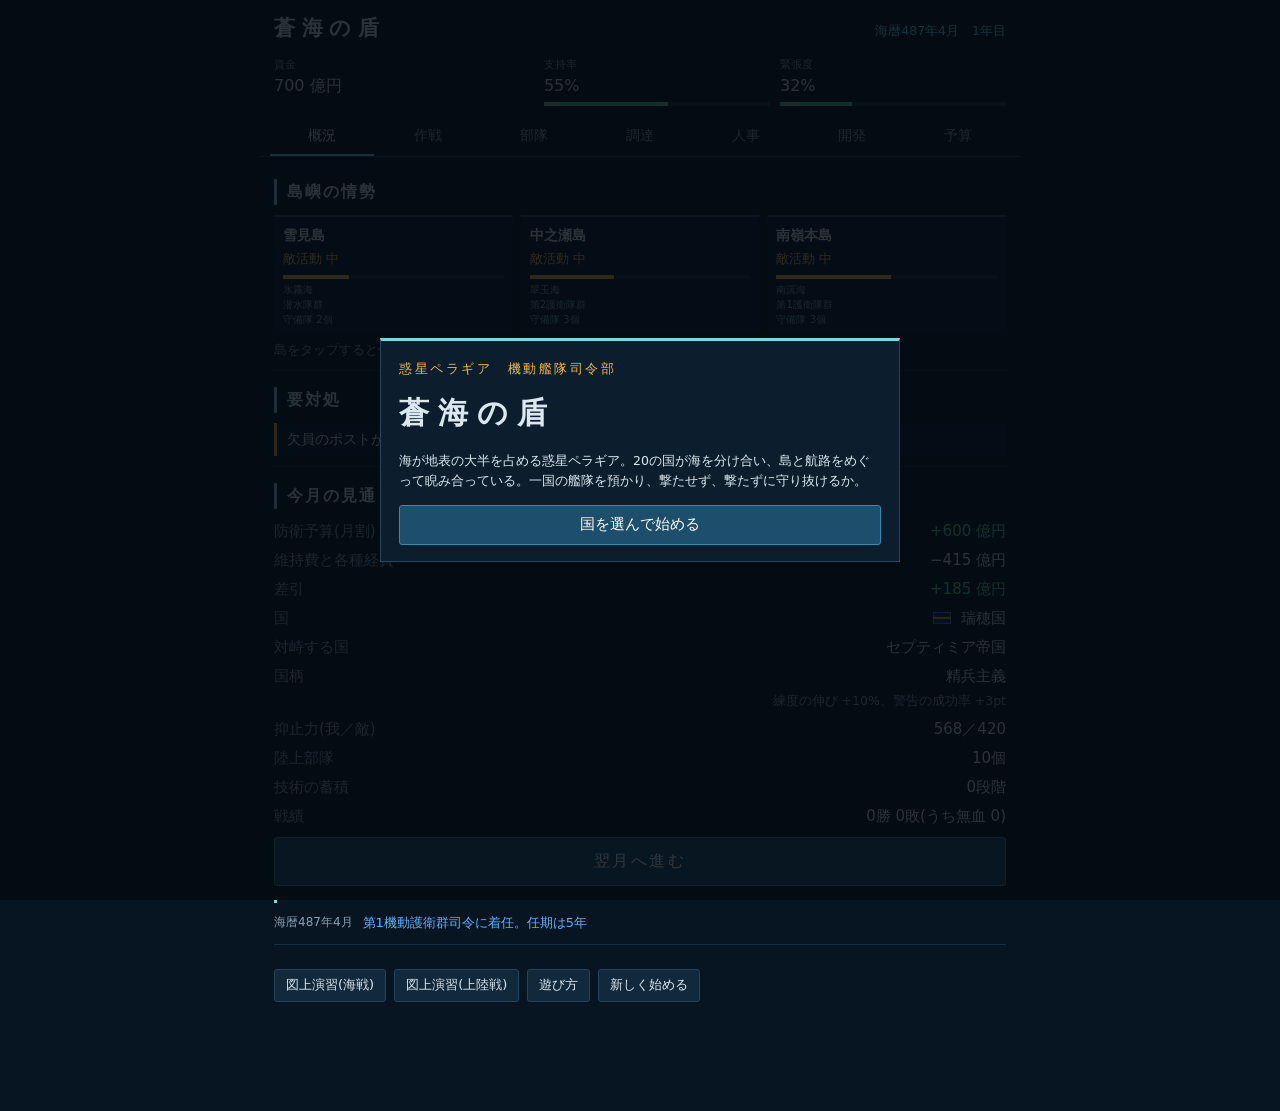
==== index.html @ 32ce7151 "架空の惑星と20か国の名称群を追加 - 舞台を架空の惑星ペラギアに変更。海域の名も架空のものに置き換えた - 20か国の名称群テンプレートを追加(src/nations.js)。国ごとに艦名・人名・ " ====
<!DOCTYPE html>
<html lang="ja">
<head>
<meta charset="utf-8">
<meta name="viewport" content="width=device-width,initial-scale=1,maximum-scale=1,user-scalable=no,viewport-fit=cover">
<meta name="theme-color" content="#071421">
<title>蒼海の盾 ― 機動護衛群司令部</title>
<style>
:root{
  --bg:#071421;--pn:#0c1e2e;--pn2:#12293c;--ln:#24445c;--tx:#dbe8f0;--mut:#86a0b3;
  --bl:#5fb0ff;--rd:#ff6b5e;--am:#f2b54a;--gr:#63dba0;--cy:#7fd6e2;
  --go:"Hiragino Kaku Gothic ProN","Hiragino Sans","Noto Sans JP","Yu Gothic UI","Meiryo",system-ui,sans-serif;
  --mi:"Hiragino Mincho ProN","Yu Mincho","Noto Serif JP","MS PMincho",serif;
}
*{box-sizing:border-box;-webkit-tap-highlight-color:transparent}
html,body{margin:0;height:100%;background:var(--bg);color:var(--tx);font:15px/1.6 var(--go);overscroll-behavior:none;font-variant-numeric:tabular-nums}
[hidden]{display:none!important}
button,select{font:inherit;color:inherit}
button{cursor:pointer}
button:focus-visible,select:focus-visible{outline:2px solid var(--cy);outline-offset:2px}
.r{color:var(--rd)}.g{color:var(--gr)}.am{color:var(--am)}.b{color:var(--bl)}.mut{color:var(--mut)}.sm{font-size:12.5px}
h1,h2,h3{font-family:var(--mi);font-weight:600;margin:0}

/* ---------- 司令部 ---------- */
#hq{max-width:760px;margin:0 auto;min-height:100%;display:flex;flex-direction:column}
.top{position:sticky;top:0;z-index:5;background:var(--bg);border-bottom:1px solid var(--ln);padding:12px 14px 0;padding-top:max(12px,env(safe-area-inset-top))}
.ttl{display:flex;align-items:baseline;justify-content:space-between;gap:10px}
.ttl h1{font-size:21px;letter-spacing:.32em}
.ttl span{font-size:12.5px;color:var(--cy)}
.gz{display:grid;grid-template-columns:1.15fr 1fr 1fr;gap:10px;margin-top:10px}
.gz label{display:block;font-size:11px;color:var(--mut)}
.gz span{font-size:16px}
.bar{display:block;height:4px;background:#16303f;margin-top:3px}
.bar>b{display:block;height:100%;background:var(--cy);max-width:100%}
.bar>b.g{background:var(--gr)}.bar>b.am{background:var(--am)}.bar>b.r{background:var(--rd)}.bar>b.b{background:var(--bl)}
.tabs{display:flex;gap:2px;margin:10px -14px 0;padding:0 10px;overflow-x:auto;scrollbar-width:none}
.tabs::-webkit-scrollbar{display:none}
.tabs button{flex:1 0 auto;background:none;border:0;border-bottom:2px solid transparent;padding:8px 12px;color:var(--mut);font-size:14px;white-space:nowrap}
.tabs button.on{color:var(--tx);border-bottom-color:var(--cy)}
#view{flex:1;padding:6px 14px 20px}
.sec{padding:16px 0 4px;border-bottom:1px solid #16303f}
.sec:last-child{border-bottom:0}
.sec>h2{font-size:16px;letter-spacing:.12em;margin-bottom:10px;padding-left:10px;border-left:3px solid var(--cy)}
.sec p{margin:6px 0}
.foot{position:sticky;bottom:0;background:linear-gradient(transparent,var(--bg) 30%);padding:14px 14px max(14px,env(safe-area-inset-bottom))}
.btn{background:var(--pn2);border:1px solid var(--ln);border-radius:3px;padding:9px 14px;line-height:1.3}
.btn:active{background:#1a3850}
.btn.pri{background:#1d4e6b;border-color:#3b88ad;color:#fff}
.btn.warn{border-color:var(--rd);color:#ffc2bb}
.btn.sm{padding:7px 11px;font-size:13px}
.btn:disabled{opacity:.4}
#next{width:100%;font-size:16px;padding:13px;letter-spacing:.15em}
.brow{display:flex;flex-wrap:wrap;gap:8px;margin:8px 0}
dl.kv{display:grid;grid-template-columns:1fr auto;gap:5px 14px;margin:0}
dl.kv dt{color:var(--mut)}dl.kv dd{margin:0;text-align:right}
.sgrid{display:grid;grid-template-columns:repeat(3,1fr);gap:8px}
.sbox{background:var(--pn);border-top:2px solid var(--ln);padding:8px 9px;font-size:12.5px;display:flex;flex-direction:column;gap:3px;min-width:0}
.sbox b{font-size:13.5px}
.sbox small{color:var(--mut);line-height:1.4}
.sbox.occ{border-top-color:var(--rd);background:#2a1616}
.al{padding:6px 10px;border-left:3px solid var(--ln);background:var(--pn);font-size:13.5px;color:var(--tx)}
.al.am{border-left-color:var(--am)}.al.r{border-left-color:var(--rd)}
.lg{font-size:13px;display:flex;gap:10px}
.lg span{color:var(--mut);flex:0 0 auto;font-size:12px}
.unit{background:var(--pn);border-left:3px solid var(--bl);padding:10px 12px;margin:10px 0}
.unit.away{border-left-color:var(--am)}
.uh{display:flex;align-items:baseline;gap:8px;flex-wrap:wrap}
.uh b{font-size:16px;font-family:var(--mi);letter-spacing:.08em}
.uh small{color:var(--mut)}
.uh .loc{margin-left:auto;font-size:12.5px;color:var(--cy)}
.tag{display:inline-block;font-size:11px;border:1px solid var(--ln);padding:0 5px;color:var(--cy);line-height:1.5}
.st3{display:grid;grid-template-columns:repeat(3,1fr);gap:10px;margin:8px 0 6px}
.st3 label{font-size:12px;color:var(--mut)}
.amm{font-size:12.5px;display:flex;flex-wrap:wrap;gap:4px 12px;margin:4px 0}
.urow{display:flex;align-items:center;gap:8px;margin-top:8px;font-size:13px}
.urow>label{flex:0 0 52px;color:var(--mut);font-size:12px}
.urow select{flex:1;min-width:0;background:var(--pn2);border:1px solid var(--ln);border-radius:3px;padding:6px}
.seg{display:flex;flex:1;border:1px solid var(--ln);border-radius:3px;overflow:hidden}
.seg button{flex:1;background:none;border:0;border-left:1px solid var(--ln);padding:7px 2px;font-size:12.5px;line-height:1.25}
.seg button:first-child{border-left:0}
.seg button.on{background:#1d4e6b;color:#fff}
.seg button:disabled{opacity:.3}
.seg button small{display:block;font-size:11px;color:var(--mut)}
.seg button.on small{color:#cfe6f2}
.mini{width:30px;height:28px;background:var(--pn2);border:1px solid var(--ln);border-radius:3px;padding:0}
.drow{display:flex;align-items:center;gap:10px;padding:8px 0;border-top:1px solid #16303f;font-size:13.5px}
.drow>div:first-child{flex:0 0 38%;min-width:0}
.item{padding:10px 0;border-top:1px solid #16303f}
.item p{margin:3px 0 8px}
h3.sub{font-size:14px;margin:16px 0 2px;color:var(--cy);letter-spacing:.1em}
.off{display:flex;justify-content:space-between;gap:8px;padding:8px 0;border-top:1px solid #16303f;flex-wrap:wrap}
.off .os{display:flex;gap:10px;font-size:12px;color:var(--mut)}
.off .os b{color:var(--tx);margin-left:3px;font-size:14px}
.cur{background:var(--pn);padding:10px 12px;display:grid;gap:4px}
.smap{width:100%;height:auto;display:block;margin-bottom:8px}
.smap text{font-family:var(--go)}
.smap .t1{fill:#dbe8f0;font-size:11px}.smap .t2{fill:#86a0b3;font-size:9.5px}

/* ---------- モーダル ---------- */
#modal{position:fixed;inset:0;z-index:50;background:rgba(3,10,17,.82);display:flex;align-items:center;justify-content:center;padding:16px}
.mbox{background:var(--pn);border:1px solid var(--ln);border-top:3px solid var(--cy);max-width:520px;width:100%;max-height:88vh;overflow:auto;padding:18px 18px 16px}
.mbox h2{font-size:19px;letter-spacing:.1em;margin:4px 0 10px}
.mbox p{margin:8px 0}
.mbox ul{margin:6px 0;padding-left:1.2em}.mbox li{margin:4px 0}
.alert{font-size:12.5px;letter-spacing:.2em;color:var(--am)}
.alert.r{color:var(--rd)}.alert.g{color:var(--gr)}
dl.kv2{display:grid;grid-template-columns:auto 1fr;gap:6px 14px;margin:12px 0;font-size:13.5px}
dl.kv2 dt{color:var(--mut);white-space:nowrap}dl.kv2 dd{margin:0}
.mbtn{display:flex;flex-direction:column;gap:8px;margin-top:14px}
.pol{margin-top:10px;padding:8px 10px;background:var(--pn2);font-size:14px}
#toast{position:fixed;left:50%;bottom:84px;transform:translateX(-50%);background:#16384d;border:1px solid var(--cy);padding:8px 14px;font-size:13px;z-index:60;opacity:0;transition:opacity .25s;pointer-events:none;max-width:90%;text-align:center}
#toast.show{opacity:1}

/* ---------- 戦闘 ---------- */
#bt{position:fixed;inset:0;z-index:20;display:flex;flex-direction:column;background:#040d16}
.btop{display:flex;align-items:center;gap:6px;padding:6px 8px;padding-top:max(6px,env(safe-area-inset-top));background:var(--bg);border-bottom:1px solid var(--ln);flex-wrap:wrap}
.bclk{font-size:13px;color:var(--cy)}
.roe{font-size:11.5px;padding:2px 8px;border:1px solid;white-space:nowrap}
.roe.hold{color:var(--bl)}.roe.auth{color:var(--am)}.roe.hot{color:var(--rd);background:#34110f}.roe.wd{color:var(--gr)}
.spd{display:flex;margin-left:auto;border:1px solid var(--ln);border-radius:3px;overflow:hidden}
.spd button{background:none;border:0;border-left:1px solid var(--ln);padding:6px 0;font-size:12px;width:32px}
.spd button:first-child{border-left:0}
.spd button.on{background:var(--cy);color:#06222a}
.bmap{position:relative;flex:1;min-height:0}
#cv{position:absolute;inset:0;width:100%;height:100%;touch-action:none;display:block}
.ban{position:absolute;left:50%;top:12px;transform:translateX(-50%);padding:6px 16px;border:1px solid var(--cy);background:rgba(6,19,32,.92);font-family:var(--mi);font-size:14px;letter-spacing:.14em;opacity:0;transition:opacity .3s;pointer-events:none;white-space:nowrap;max-width:94%;overflow:hidden;text-overflow:ellipsis}
.ban.show{opacity:1}
.ban.r{border-color:var(--rd);color:var(--rd)}.ban.am{border-color:var(--am);color:var(--am)}.ban.g{border-color:var(--gr);color:var(--gr)}
.zoom{position:absolute;right:8px;bottom:8px;display:flex;flex-direction:column;gap:6px}
.zoom button{width:38px;height:38px;border-radius:3px;border:1px solid var(--ln);background:rgba(7,20,33,.85);font-size:17px}
.bobj{position:absolute;left:8px;bottom:8px;font-size:11.5px;color:var(--tx);background:rgba(6,19,32,.85);padding:4px 8px;max-width:calc(100% - 64px);border-left:2px solid var(--cy)}
.bpan{background:var(--bg);border-top:1px solid var(--ln);padding:7px 8px}
#bstat{font-size:12.5px;min-height:38px;line-height:1.5}
#bact{display:flex;flex-wrap:wrap;gap:6px;margin-top:6px;min-height:38px}
#bact button{background:var(--pn2);border:1px solid var(--ln);border-radius:3px;padding:8px 10px;font-size:13px;line-height:1.2}
#bact button.atk{border-color:var(--rd);color:#ffc2bb}
#bact button.am{border-color:var(--am);color:#ffe0a6}
#bact button.g{border-color:var(--gr);color:#c6f5dd}
#bact button:disabled{opacity:.35}
.blog{height:70px;overflow:auto;background:#050f19;border-top:1px solid var(--ln);padding:4px 8px max(4px,env(safe-area-inset-bottom));font-size:12px;line-height:1.55}
.blog span{color:var(--mut);margin-right:8px}
@media (min-width:900px){.blog{height:110px}}
@media (prefers-reduced-motion:reduce){*{transition:none!important}}
.sub{display:flex;gap:6px;overflow-x:auto;padding:12px 0 2px;scrollbar-width:none}
.sub::-webkit-scrollbar{display:none}
.sub button{flex:0 0 auto;background:var(--pn);border:1px solid var(--ln);border-radius:3px;padding:6px 12px;font-size:13px;color:var(--mut)}
.sub button.on{background:#1d4e6b;color:#fff;border-color:#3b88ad}
.chips{display:flex;flex-wrap:wrap;gap:6px;margin:6px 0 10px}
.chips button{background:var(--pn);border:1px solid var(--ln);border-radius:3px;padding:5px 9px;font-size:12.5px;color:var(--mut)}
.chips button.on{background:#1d4e6b;color:#fff;border-color:#3b88ad}
.chips small{margin-left:5px;color:var(--cy)}
.chips button.on small{color:#cfe6f2}
.pips{display:flex;gap:3px;margin:5px 0}.pips i{flex:1;height:5px;background:#16303f}.pips i.on{background:var(--cy)}
.orow{display:flex;justify-content:space-between;align-items:center;gap:8px;padding:8px 0;border-top:1px solid #16303f;cursor:pointer;line-height:1.45}
.orow.dis{opacity:.4;cursor:default}
.orow .os{display:flex;gap:7px;font-size:11px;color:var(--mut);flex:0 0 auto}
.orow .os b{color:var(--tx);margin-left:2px;font-size:13.5px}
.flt{display:flex;gap:8px;align-items:center;flex-wrap:wrap;margin-bottom:8px}
.flt select,.urow select,.srow input{background:var(--pn2);border:1px solid var(--ln);border-radius:3px;padding:6px;color:var(--tx);min-width:0}
.chk{font-size:13px;display:flex;align-items:center;gap:5px}
.pager{display:flex;justify-content:center;align-items:center;gap:14px;margin-top:10px;font-size:13px}
.rkb>div{display:grid;grid-template-columns:44px 1fr 34px;gap:8px;align-items:center;font-size:12.5px;margin:3px 0}
.rkb b{text-align:right}
.erow{display:grid;grid-template-columns:1.25fr 1.3fr auto;gap:10px;align-items:center;padding:7px 0;border-top:1px solid #16303f;font-size:13px;line-height:1.4}
.erow .sk{font-size:11px;color:var(--mut)}.erow .sk b{color:var(--tx);font-size:14px;margin-left:4px}
.abl{display:grid;grid-template-columns:repeat(2,1fr);gap:6px 14px;margin:8px 0}
.abl label{font-size:12px;color:var(--mut)}
.grow{flex:1;min-width:0}
.tb{width:100%;border-collapse:collapse;font-size:12.5px}
.tb th,.tb td{text-align:right;padding:4px 2px;border-top:1px solid #16303f}
.tb th{color:var(--mut);font-weight:400}.tb td:first-child,.tb th:first-child{text-align:left}
.srow{display:flex;align-items:center;justify-content:space-between;gap:10px;padding:5px 0;font-size:13.5px}
.srow.col{flex-direction:column;align-items:stretch;gap:4px}
.srow>label{color:var(--mut);font-size:12.5px}
.srow input{flex:0 1 190px}
.stp{display:flex;align-items:center;gap:8px}
.stp button{width:34px;height:32px;background:var(--pn2);border:1px solid var(--ln);border-radius:3px;padding:0}
.stp span{min-width:92px;text-align:center}
.mbox h2.big{font-size:30px;letter-spacing:.3em;margin:10px 0 14px}
.mbox .mbtn .btn.sm{text-align:left}
.zoom button{font-size:14px}
.zoom button.on{background:var(--cy);color:#06222a}
.orow.w{flex-direction:column;align-items:stretch;gap:3px}
.orow .o2{display:flex;justify-content:space-between;align-items:center;gap:8px}

/* 作戦図・艦隊・陸上部隊・地上戦 */
.tmap{width:100%;height:auto;display:block;margin-bottom:8px;touch-action:manipulation;border:1px solid var(--ln)}
.tmap text{font-family:var(--go);pointer-events:none}
.tmap .t1{fill:#dbe8f0;font-size:10.5px}.tmap .t2{fill:#86a0b3;font-size:9px}
.tmap g{cursor:pointer}
.zb{display:grid;grid-template-columns:repeat(4,1fr);gap:4px;margin-top:8px}
.zb button{background:var(--pn2);border:1px solid var(--ln);border-radius:3px;padding:7px 1px;font-size:12px;color:var(--mut);white-space:nowrap;overflow:hidden}
.zb button.on{background:#1d4e6b;color:#fff;border-color:#3b88ad}
.zb button.dst{border-color:var(--am);color:#ffe0a6}
.fb{display:inline-flex;align-items:center;justify-content:center;width:20px;height:20px;border-radius:50%;background:#1d4e6b;border:1px solid var(--bl);font-size:12px;color:#fff;flex:0 0 auto;align-self:center}
.facs{display:grid;grid-template-columns:repeat(2,1fr);gap:6px;margin:6px 0}
.facs div{background:var(--pn);padding:6px 8px;font-size:12.5px;border-left:2px solid var(--ln)}
.facs div.dm{border-left-color:var(--rd)}
.facs small{display:block;color:var(--mut);font-size:11.5px;line-height:1.4}
.sbox{cursor:pointer}
.zp{border-top:2px solid var(--cy)}
#gb{position:fixed;inset:0;z-index:20;display:flex;flex-direction:column;background:#040d16}
#gcv{position:absolute;inset:0;width:100%;height:100%;display:block;touch-action:manipulation}
.gsp{flex:1}
#gstat{font-size:12.5px;min-height:38px;line-height:1.5}
#gact{display:flex;flex-wrap:wrap;gap:6px;margin-top:6px;min-height:38px}
#gact button{background:var(--pn2);border:1px solid var(--ln);border-radius:3px;padding:8px 10px;font-size:13px;line-height:1.2}
#gact button.am{border-color:var(--am);color:#ffe0a6}
#gact button.g{border-color:var(--gr);color:#c6f5dd}
#gact button:disabled{opacity:.35}

/* 国を選ぶ画面 */
.flag{display:inline-block;width:18px;height:12px;border:1px solid rgba(255,255,255,.35);vertical-align:-1px;margin-right:5px;flex:0 0 auto}
.flag.big{width:36px;height:24px;margin-right:8px;align-self:center}
.nlist{display:grid;grid-template-columns:repeat(2,1fr);gap:5px;margin:8px 0 12px}
.nlist button{display:flex;align-items:center;background:var(--pn2);border:1px solid var(--ln);border-radius:3px;padding:8px 8px;font-size:13px;color:var(--tx);text-align:left;white-space:nowrap;overflow:hidden}
.nlist button.on{background:#1d4e6b;border-color:#3b88ad;color:#fff}
.ncard{background:var(--pn);border-top:2px solid var(--cy);padding:10px 12px;margin-bottom:10px}
.ncard .srow select{flex:1;min-width:0;background:var(--pn2);border:1px solid var(--ln);border-radius:3px;padding:6px;color:var(--tx)}
</style>
</head>
<body>

<div id="hq">
  <header class="top">
    <div class="ttl"><h1>蒼海の盾</h1><span id="date"></span></div>
    <div class="gz">
      <div><label>資金</label><span id="gf"></span></div>
      <div><label>支持率</label><span id="gs"></span><i class="bar"><b id="gsb" class="g"></b></i></div>
      <div><label>緊張度</label><span id="gt"></span><i class="bar"><b id="gtb" class="am"></b></i></div>
    </div>
    <nav class="tabs" id="tabs">
      <button data-t="home">概況</button><button data-t="deploy">作戦</button><button data-t="units">部隊</button><button data-t="shop">調達</button><button data-t="pers">人事</button><button data-t="rd">開発</button><button data-t="bud">予算</button>
    </nav>
  </header>
  <main id="view"></main>
  <footer class="foot"><button id="next" class="btn pri">翌月へ進む</button></footer>
</div>

<div id="bt" hidden>
  <div class="btop">
    <span class="bclk" id="bclk">T+00:00</span>
    <span class="roe hold" id="broe"></span>
    <div class="spd" id="bspd"><button data-s="0">Ⅱ</button><button data-s="1">×1</button><button data-s="2">×2</button><button data-s="4">×4</button><button data-s="8">×8</button><button data-s="16">×16</button></div>
    <button class="btn sm" id="bquit">撤退</button>
  </div>
  <div class="bmap" id="bmap">
    <canvas id="cv"></canvas>
    <div class="ban" id="bban"></div>
    <div class="bobj" id="bobj"></div>
    <div class="zoom"><button data-z="v" id="b3d" aria-label="表示の切り替え">3D</button><button data-z="f" id="bfol" aria-label="選択中の部隊を追尾" hidden>追</button><button data-z="1" aria-label="拡大">＋</button><button data-z="-1" aria-label="縮小">－</button><button data-z="0" aria-label="全体表示">◎</button></div>
  </div>
  <div class="bpan"><div id="bstat"></div><div id="bact"></div></div>
  <div class="blog" id="blog"></div>
</div>

<div id="gb" hidden>
  <div class="btop">
    <span class="bclk" id="gturn"></span>
    <span class="roe" id="gside"></span>
    <span class="gsp"></span>
    <button class="btn sm pri" id="gend">ターン終了</button>
    <button class="btn sm" id="gquit">撤退</button>
  </div>
  <div class="bmap" id="gmap">
    <canvas id="gcv"></canvas>
    <div class="ban" id="gban"></div>
    <div class="bobj" id="gobj"></div>
  </div>
  <div class="bpan"><div id="gstat"></div><div id="gact"></div></div>
  <div class="blog" id="glog"></div>
</div>

<div id="modal" hidden><div class="mbox" id="mbox"></div></div>
<div id="toast"></div>

<script>
'use strict';
/* ================= 共通 ================= */
const $=s=>document.querySelector(s);
const R=(a,b)=>a+Math.random()*(b-a),RI=(a,b)=>Math.floor(R(a,b+1)),clamp=(v,a,b)=>Math.max(a,Math.min(b,v)),pick=a=>a[Math.floor(Math.random()*a.length)];
const dist=(a,b)=>Math.hypot(a.x-b.x,a.y-b.y);
const norm=(x,y)=>{const l=Math.hypot(x,y)||1;return{x:x/l,y:y/l};};
const nearest=(a,l)=>{let b=null,bd=1e9;for(const x of l){const d=dist(a,x);if(d<bd){bd=d;b=x;}}return b;};
const sg=n=>(n>0?'+':n<0?'−':'±')+Math.abs(n);

/* ================= データ ================= */
// 作戦海域。海の名は実在、国と島は架空。adj=つながる海域、isl=島、lane=シーレーン、enemy=敵の泊地
const ZONES=[
  {n:'本土近海',x:178,y:172,adj:[2,3,4],home:1,isl:'演習島'},
  {n:'オホーツク海',x:214,y:56,adj:[2,3,8],isl:'雪見島'},
  {n:'日本海',x:98,y:130,adj:[0,1,4,8],lane:1},
  {n:'北西太平洋',x:272,y:152,adj:[0,1,5],lane:1},
  {n:'東シナ海',x:90,y:240,adj:[0,2,5,6,9],isl:'中之瀬島'},
  {n:'フィリピン海',x:242,y:270,adj:[3,4,6],lane:1},
  {n:'バシー海峡',x:152,y:320,adj:[4,5,7],lane:1},
  {n:'南シナ海',x:80,y:374,adj:[6,9],isl:'南嶺本島'},
  {n:'敵 北方泊地',x:62,y:48,adj:[1,2],enemy:1},
  {n:'敵 南方泊地',x:24,y:306,adj:[4,7],enemy:1}
];
const ISLZ=[1,4,7],ADJ=ZONES.map(z=>z.adj),SECT=ZONES.map(z=>z.n),ISL=ZONES.map(z=>z.isl||z.n);
const LV=['停止','低','標準','高','最大'],LVM=[0,.5,1,1.6,2.4],COSTK=.7;
// 自軍の艦種。距離はkm、速度はkm/分
const PT={
  cvl:{n:'航空護衛艦',s:'CVL',cat:'ship',hp:220,spd:.85,dA:260,dS:42,dM:30,so:8,sam:16,samR:15,samPk:.6,samRate:.35,ciws:.5,ecm:.25,aam:40,aasm:16,fcap:10,acap:1,crew:500,cost:3200,up:30,build:24,val:120,d:'戦闘機と早期警戒機を運用する艦隊の中核'},
  ddg:{n:'ミサイル護衛艦',s:'DDG',cat:'ship',hp:140,spd:.9,dA:450,dS:42,dM:45,so:15,sam:60,samR:150,samPk:.72,samRate:.2,ciws:.5,ecm:.3,asm:8,asmR:150,asmDmg:55,torp:6,torpR:20,crew:300,cost:1800,up:18,build:18,val:100,d:'広域防空の要。SAMを60発積む'},
  dd:{n:'汎用護衛艦',s:'DD',cat:'ship',hp:110,spd:.9,dA:250,dS:90,dM:36,so:30,sam:24,samR:50,samPk:.65,samRate:.3,ciws:.5,ecm:.25,asm:8,asmR:150,asmDmg:55,torp:8,torpR:20,crew:200,cost:800,up:10,build:12,val:60,d:'哨戒ヘリを積み、対潜と対水上の探知に優れる'},
  ffm:{n:'多機能護衛艦',s:'FFM',cat:'ship',hp:80,spd:.9,dA:180,dS:70,dM:30,so:22,sam:12,samR:12,samPk:.6,samRate:.35,ciws:.5,ecm:.25,asm:8,asmR:150,asmDmg:55,torp:4,torpR:15,crew:90,cost:500,up:6,build:9,val:40,d:'省人化された小型艦。数を揃えやすい'},
  ss:{n:'潜水艦',s:'SS',cat:'sub',hp:70,spd:.6,dA:0,dS:35,dM:0,so:50,asm:4,asmR:120,asmDmg:55,torp:12,torpR:25,crew:70,cost:700,up:7,build:14,val:55,d:'探知されにくい。長魚雷は一撃が重い'},
  opv:{n:'哨戒艦',s:'OPV',cat:'ship',hp:55,spd:.75,dA:120,dS:60,dM:22,so:6,ciws:.35,ecm:.1,crew:30,cost:180,up:2,build:6,val:12,d:'安価な警戒監視艦。居るだけで海域の敵活動を抑えるが、戦闘力はほぼない',lock:1},
  aoe:{n:'補給艦',s:'AOE',cat:'ship',hp:120,spd:.75,dA:80,dS:35,dM:20,so:0,ciws:.4,ecm:.1,crew:140,cost:450,up:5,build:10,val:5,sup:1,d:'同じ海域にいる艦の整備度低下を半分にする。戦闘力はない',lock:1},
  ffm2:{n:'新型多機能護衛艦',s:'FFM2',cat:'ship',hp:95,spd:.92,dA:260,dS:75,dM:36,so:26,sam:32,samR:50,samPk:.66,samRate:.3,ciws:.52,ecm:.28,asm:8,asmR:150,asmDmg:55,torp:6,torpR:18,crew:95,cost:700,up:7,build:10,val:62,d:'VLSを増やし、中距離の防空ができる発展型',lock:1},
  dd2:{n:'新型汎用護衛艦',s:'DDX',cat:'ship',hp:125,spd:.92,dA:320,dS:95,dM:42,so:36,sam:48,samR:60,samPk:.7,samRate:.25,ciws:.52,ecm:.3,asm:8,asmR:160,asmDmg:58,torp:10,torpR:22,crew:170,cost:1150,up:12,build:13,val:82,d:'防空・対潜とも一段上の汎用艦',lock:1},
  ddgx:{n:'次世代ミサイル護衛艦',s:'DDGX',cat:'ship',hp:165,spd:.92,dA:520,dS:45,dM:52,so:18,sam:96,samR:180,samPk:.76,samRate:.16,ciws:.55,ecm:.32,asm:12,asmR:160,asmDmg:58,torp:6,torpR:20,crew:280,cost:2600,up:22,build:22,val:150,d:'SAM 96発。艦隊防空の決定版',lock:1},
  cv:{n:'多用途航空母艦',s:'CV',cat:'ship',hp:340,spd:.9,dA:280,dS:42,dM:32,so:8,sam:24,samR:15,samPk:.62,samRate:.3,ciws:.55,ecm:.28,aam:96,aasm:40,fcap:24,acap:2,crew:1200,cost:6800,up:60,build:36,val:260,d:'戦闘機24機を積む正規空母',lock:1},
  ssx:{n:'次世代潜水艦',s:'SSX',cat:'sub',hp:85,spd:.7,dA:0,dS:40,dM:0,so:65,asm:8,asmR:150,asmDmg:58,torp:18,torpR:30,quiet:.25,crew:65,cost:1000,up:9,build:16,val:85,d:'静粛性と兵装搭載量を高めた新世代艦',lock:1},
  usv:{n:'無人ミサイル艇',s:'USV',cat:'ship',hp:35,spd:1,dA:60,dS:30,dM:15,so:0,sam:16,samR:50,samPk:.55,samRate:.3,ecm:.1,asm:8,asmR:150,asmDmg:55,crew:0,cost:260,up:2,build:6,val:30,d:'無人の弾庫。自前のセンサーは弱く、僚艦の探知に頼る',lock:1},
  lst:{n:'輸送艦',s:'LST',cat:'ship',hp:120,spd:.7,dA:90,dS:35,dM:20,so:0,ciws:.4,ecm:.1,tcap:2,crew:120,cost:520,up:5,build:10,val:6,d:'陸上部隊を2個まで運び、上陸させる。戦闘力はない'},
  lhd:{n:'強襲揚陸艦',s:'LHD',cat:'ship',hp:200,spd:.8,dA:200,dS:42,dM:28,so:0,sam:16,samR:12,samPk:.58,samRate:.35,ciws:.5,ecm:.2,tcap:4,crew:420,cost:1900,up:16,build:18,val:20,d:'陸上部隊を4個運び、1ターンに上陸できる数も増える',lock:1}
};
const FLEETK=['cv','cvl','ddg','dd','ffm','ss','lst','opv','aoe'];
const SHIPK=['ffm','dd','ddg','ss','cvl','lst','opv','aoe','ffm2','dd2','ddgx','ssx','usv','lhd','cv'];
const ET={
  eddg:{n:'ミサイル駆逐艦',s:'DDG',cat:'ship',hp:130,spd:.9,dA:350,dS:42,dM:35,so:12,sam:40,samR:100,samPk:.6,samRate:.3,ciws:.42,ecm:.2,asm:8,asmR:180,asmDmg:55,torp:4,torpR:12,val:90},
  ecg:{n:'巡洋艦',s:'CG',cat:'ship',hp:185,spd:.9,dA:420,dS:42,dM:42,so:14,sam:80,samR:150,samPk:.66,samRate:.22,ciws:.48,ecm:.26,asm:16,asmR:250,asmDmg:60,torp:4,torpR:12,val:150},
  eff:{n:'フリゲート',s:'FF',cat:'ship',hp:80,spd:.9,dA:180,dS:65,dM:30,so:20,sam:16,samR:40,samPk:.5,samRate:.35,ciws:.4,ecm:.15,asm:8,asmR:150,asmDmg:45,torp:4,torpR:12,val:50},
  elst:{n:'揚陸艦',s:'LST',cat:'ship',hp:130,spd:.65,dA:100,dS:35,dM:22,so:0,sam:8,samR:8,samPk:.4,samRate:.5,ciws:.3,ecm:.1,val:70},
  eshore:{n:'地対艦ミサイル陣地',s:'SSM',cat:'ship',hp:90,spd:0,dA:200,dS:70,dM:25,so:0,ciws:.2,ecm:.1,asm:8,asmR:160,asmDmg:50,val:30},
  ecv:{n:'空母',s:'CV',cat:'ship',hp:260,spd:.85,dA:260,dS:42,dM:30,so:8,sam:16,samR:12,samPk:.5,samRate:.4,ciws:.45,ecm:.2,val:150,air:6},
  ess:{n:'潜水艦',s:'SS',cat:'sub',hp:60,spd:.5,dA:0,dS:30,dM:0,so:45,torp:8,torpR:18,val:50},
  ebmr:{n:'爆撃機編隊',s:'BMR',cat:'air',ac:2,spd:13,dA:120,dS:220,dM:60,asm:6,asmR:200,asmDmg:55,val:50},
  eftr:{n:'戦闘機編隊',s:'FTR',cat:'air',ac:2,spd:15,dA:140,dS:150,dM:60,aam:8,aamR:80,aamPk:.5,val:50},
  estl:{n:'ステルス戦闘機編隊',s:'STL',cat:'air',ac:2,spd:16,dA:170,dS:160,dM:70,aam:8,aamR:100,aamPk:.58,val:70,lo:.55}
};
const SHOPX={
  ftr:{kind:'air',n:'艦上戦闘機 ×2機',cost:260,build:6,q:2,d:'予備機に加わる。「部隊」で空母に搭載する'},
  aew:{kind:'air',n:'早期警戒機 ×1機',cost:320,build:8,q:1,d:'広域レーダー。海面すれすれのミサイルを遠くで見つける'},
  sam:{kind:'ammo',n:'艦対空ミサイル ×16',cost:48,build:2,q:16,d:'全艦共通のSAM'},
  asm:{kind:'ammo',n:'対艦ミサイル ×8',cost:32,build:2,q:8,d:'艦載(SSM)と航空機用(ASM)で共用'},
  aam:{kind:'ammo',n:'空対空ミサイル ×16',cost:24,build:2,q:16,d:'戦闘機が使う'},
  torp:{kind:'ammo',n:'魚雷・対潜弾 ×8',cost:24,build:2,q:8,d:'潜水艦の長魚雷と水上艦の対潜弾'}
};
const NAMES={
  cvl:['ずいほう','しょうほう','りゅうほう','ちとせ','ちよだ'],cv:['しんよう','うんよう','たいよう','かいよう'],
  ddg:['ほたか','つるぎ','あさま','たてしな','いしづち','くじゅう','あかぎ','はるな'],ddgx:['ふじ','あそ','だいせん','はくさん','ほうおう'],
  dd:['あさなぎ','はやかぜ','ゆうなぎ','おきかぜ','しおかぜ','たちかぜ','ほかぜ','なみかぜ','はまかぜ','いそかぜ'],dd2:['あきづき','てるづき','すずつき','はつづき','にいづき','わかつき'],
  ffm:['ちくま','とね','きぬ','なか','すずや','いすず','あぶくま','じんつう'],ffm2:['あがの','のしろ','やはぎ','さかわ','おおよど','によど'],
  ss:['らいげい','そうげい','こくげい','ごうげい','せいげい','ちょうげい','じんげい','たいげい'],ssx:['せきりゅう','こうりゅう','しょうげい','ほうげい','きりゅう'],
  opv:['はつしま','みやじま','くろしま','いえしま','としま','おおしま','こじま'],aoe:['かすみがうら','いんば','びわ','とうや','しんじ'],usv:[],lst:['みうら','さつま','あつみ','もとぶ','ねむろ','おじか'],lhd:['あまくさ','いずはら','つしま']
};
const STK={sam:'sam',asm:'asm',torp:'torp',aam:'aam',aasm:'asm'},AMN={sam:'SAM',asm:'SSM',torp:'魚雷',aam:'AAM',aasm:'ASM'};
const SCN={
  intrusion:{n:'領海侵入事案',d:i=>`国籍不明の艦艇群が${ISL[i.sector]}の領海へ向けて航行している。監視と警告で退去させよ。こちらから先に撃てば、政治的な代償はきわめて大きい。`,o:'50km以内に寄せて警告し、退去させる(敵が撃つまで武器は使えない)'},
  airraid:{n:'航空攻撃の兆候',d:i=>`${SECT[i.sector]}の我が部隊へ向かう、${RIV.n}軍機とみられる爆撃機編隊を探知した。対艦ミサイル攻撃の公算が高い。敵が発射するまで手は出せない。艦隊防空を固めよ。`,o:'ミサイル攻撃を凌ぎ、艦隊を守る'},
  landing:{n:'島嶼侵攻',d:i=>`揚陸艦を伴う${RIV.n}の侵攻部隊が${ISL[i.sector]}へ向かっている。防衛出動が発令された。上陸を阻止せよ。揚陸艦が島に達すると、守備隊との地上戦になる。`,o:'揚陸艦を島に到達させない'},
  retake:{n:'制海戦闘',d:i=>`${ISL[i.sector]}の周辺に居座る${RIV.n}の艦隊を排除する。制海を得れば、準備攻撃と上陸作戦に進める。`,o:'島の周辺から敵艦隊を排除する'}
};

/* ---------- 能力値の一覧 [表示名, 書式] ---------- */
const STAT={
  samPk:['SAM命中率','p'],samRL:['長射程SAMの射程','%'],samRS:['短・中距離SAMの射程','%'],samRate:['対空戦の反応速度','%'],samCap:['SAM搭載数','%'],ciws:['近接防御の撃墜率','p'],antiSS:['高速ミサイルへの迎撃低下を軽減','p'],
  asmR:['対艦ミサイルの射程','%'],asmDmg:['対艦ミサイルの威力','%'],asmPen:['対艦ミサイルの突破力','p'],asmSpd:['対艦ミサイルの速度','%'],asmLow:['敵が我がミサイルを探知できる距離','-%'],asmCap:['対艦ミサイル搭載数','%'],gun:['レールガンの迎撃率','p'],
  sonar:['水上艦のソナー探知距離','%'],aswR:['対潜兵器の射程','%'],aswPk:['対潜兵器の命中率','p'],decoy:['魚雷の回避率','p'],sosus:['敵潜水艦を開戦前に捕捉する確率','p'],
  ecm:['電子妨害の成功率','p'],esm:['対水上の探知距離','%'],stealth:['敵が我が艦を探知できる距離','-%'],jam:['敵の対空反応速度','-%'],
  radA:['対空の探知距離','%'],radM:['シースキマーの探知距離','%'],radS:['艦の対水上探知距離','km'],satT:['開戦時の衛星監視時間','m'],antiLO:['ステルス機の探知距離','%'],intel:['敵情の精度','p'],foresee:['事案の兆候を事前に掴む確率','p'],
  ftrAam:['空対空ミサイルの命中率','p'],ftrAamR:['空対空ミサイルの射程','%'],ftrRad:['機上レーダーの探知距離','%'],ftrAsmR:['空対艦ミサイルの射程','%'],ftrFuel:['戦闘機の滞空時間','%'],deck:['発着艦と再出撃の速さ','%'],aewRad:['早期警戒機の探知距離','%'],ftrSurv:['戦闘機の被弾回避率','p'],ftrLoad:['戦闘機のミサイル搭載数','%'],
  quiet:['敵ソナーが我が潜水艦を探知できる距離','-%'],sonarSub:['潜水艦のソナー探知距離','%'],torpDmg:['長魚雷の威力','%'],torpPk:['長魚雷の命中率','p'],torpR:['長魚雷の射程','%'],subAsm:['潜水艦発射ミサイルの射程','%'],subSpd:['潜水艦の速力','%'],subHide:['発射後に位置を掴まれる時間','-%'],subHp:['潜水艦の耐久','%'],
  hp:['船体の耐久','%'],dc:['被害の軽減','%'],spd:['水上艦の速力','%'],upk:['部隊の維持費','-%'],crewReq:['必要な乗員','-%'],buildT:['建造期間','-%'],buildC:['調達価格','-%'],rdDecay:['展開中の整備度低下','-%'],
  cec:['共同交戦(他艦の探知で迎撃できる距離)','p'],reinT:['増援の到着時間','-m'],eIntel:['敵が掴む我が艦隊位置の誤差','%'],warn:['警告の成功率','p'],tension:['緊張度の低下(毎月)','n'],usv:['無人艇の能力','%'],threatSup:['海域の敵活動の抑制(毎月)','n'],garr:['上陸完了までの時間','m'],
  ammoC:['弾薬の価格','-%'],rdRec:['母港での整備度回復','%'],dockSpd:['ドック整備の速さ','%'],
  trGain:['練度の伸び','%'],recruit:['入隊者数','%'],attr:['離職率','-%'],morale:['士気(毎月)','n'],offGrow:['幹部の成長','%'],enlTr:['曹士の技能の伸び(毎月)','n'],recSk:['新隊員の技能','n'],cadet:['幹部候補生の採用数','%'],reserve:['予備自衛官の規模','%'],
  gndPow:['陸上部隊の戦闘力','%'],
  rp:['研究ポイント','%'],support:['支持率(毎月)','n'],budg:['予算折衝の成功率','p'],projRisk:['開発の遅延リスク','-p'],cost:['諸経費','-%'],prePen:['政治的ペナルティ','-%'],q:['戦闘効率','p']
};

/* ---------- 研究：12分野 × 10系統 × 10段階 ---------- */
const DOM=['対空戦','対水上戦','対潜戦','電子戦','センサー','航空','潜水艦','船体・機関','指揮通信','無人機・AI','兵站・整備','人間・教育'];
// [ID, 系統名, 分野, 能力値, 1段階あたり, 基礎RP]
const LINE=[
  ['sk','SAMシーカー改良',0,'samPk',.006,30],['pf','近接信管・弾頭',0,'samPk',.004,26],['rm','長射程SAMモーター',0,'samRL',.03,34],['sm','短SAM機動性',0,'samRS',.03,28],['fc','射撃指揮装置',0,'samRate',.025,32],
  ['mt','同時多目標対処',0,'samRate',.02,36],['vl','VLS高密度化',0,'samCap',.03,34],['ci','近接防御火器',0,'ciws',.012,28],['hel','高エネルギーレーザー',0,'ciws',.008,40],['hs','極超音速迎撃',0,'antiSS',.012,44],
  ['ar1','対艦ミサイル射程延伸',1,'asmR',.05,30],['nw','ネットワーク誘導',1,'asmR',.03,34],['wh','弾頭威力',1,'asmDmg',.03,28],['tm','終末機動',1,'asmPen',.008,34],['dcy','欺瞞・囮弾頭',1,'asmPen',.005,36],
  ['sp','ミサイル高速化',1,'asmSpd',.12,42],['lo','超低高度巡航',1,'asmLow',.04,32],['ln','発射機増載',1,'asmCap',.05,30],['rg','電磁加速砲',1,'gun',.012,46],['sv1','同時弾着射撃',1,'asmPen',.004,30],
  ['bs','艦首ソナー',2,'sonar',.03,28],['ta','曳航ソナー',2,'sonar',.04,34],['vd','可変深度ソナー',2,'sonar',.03,36],['ms','マルチスタティック戦術',2,'sonar',.025,38],['asr','対潜ロケット',2,'aswR',.05,28],
  ['stp','短魚雷シーカー',2,'aswPk',.012,30],['td','魚雷防御デコイ',2,'decoy',.02,30],['att','対魚雷魚雷',2,'decoy',.015,42],['hd','哨戒ヘリ・吊下ソナー',2,'aswPk',.008,32],['ws','水中監視技術',2,'sosus',.03,36],
  ['ec','電波妨害',3,'ecm',.01,30],['cf','チャフ・フレア',3,'ecm',.006,24],['ob','オフボードデコイ',3,'ecm',.008,34],['es','電波探知(ESM)',3,'esm',.05,30],['lpi','低被探知レーダー',3,'stealth',.012,36],
  ['ir','赤外線低減',3,'stealth',.01,32],['ecc','電子防護',3,'asmPen',.005,34],['cy','サイバー・通信妨害',3,'jam',.02,40],['fk','偽目標生成',3,'ecm',.006,38],['ewc','電子戦統合管制',3,'ecm',.006,36],
  ['ra1','対空レーダー出力',4,'radA',.03,28],['ra2','対水上レーダー',4,'esm',.04,28],['ra3','シースキマー探知',4,'radM',.035,34],['aesa','多機能レーダー',4,'radM',.025,40],['oth','水平線外レーダー',4,'satT',3,36],
  ['irst','光学・赤外線捜索',4,'radM',.02,30],['st','監視衛星',4,'satT',4,40],['sig','レーダー信号処理',4,'samRate',.012,32],['alo','対ステルス探知',4,'antiLO',.05,38],['fus','情報融合',4,'intel',.05,34],
  ['am','空対空ミサイル',5,'ftrAam',.01,30],['aar','AAM射程延伸',5,'ftrAamR',.04,32],['fr','機上レーダー',5,'ftrRad',.04,32],['asa','空対艦ミサイル',5,'ftrAsmR',.05,32],['fu','航続・空中給油',5,'ftrFuel',.05,28],
  ['dk','発着艦効率',5,'deck',.04,30],['mx','機体整備性',5,'deck',.03,28],['ae','早期警戒レーダー',5,'aewRad',.04,34],['sv','自己防御装置',5,'ftrSurv',.012,34],['ld','搭載量増加',5,'ftrLoad',.05,36],
  ['qt','静粛化',6,'quiet',.03,34],['tl','吸音タイル',6,'quiet',.02,30],['ss1','潜水艦ソナー',6,'sonarSub',.04,32],['lt','長魚雷',6,'torpDmg',.03,30],['tg','魚雷誘導',6,'torpPk',.012,30],
  ['tr','魚雷射程',6,'torpR',.05,28],['sa','潜水艦発射ミサイル',6,'subAsm',.06,34],['bt','電池・AIP',6,'subSpd',.03,36],['fh','発射後隠蔽',6,'subHide',.06,34],['ph','耐圧船殻',6,'subHp',.03,30],
  ['hl','船体構造強化',7,'hp',.02,30],['dc1','ダメージコントロール',7,'dc',.02,30],['pw','機関出力',7,'spd',.012,32],['ep','統合電気推進',7,'upk',.01,36],['sh','ステルス船型',7,'stealth',.012,38],
  ['au1','自動化・省人化',7,'crewReq',.012,34],['mb','モジュール建造',7,'buildT',.02,32],['bc','建造コスト低減',7,'buildC',.012,34],['fp','耐衝撃・防火',7,'dc',.015,28],['le','艦齢延伸',7,'rdDecay',.02,28],
  ['dl','戦術データリンク',8,'cec',.06,34],['ce','共同交戦能力',8,'cec',.06,44],['cs1','戦闘指揮システム',8,'samRate',.015,36],['sc','衛星通信',8,'reinT',2,30],['pl','作戦計画支援',8,'reinT',2,32],
  ['cr','暗号・秘匿',8,'eIntel',.04,30],['ip','情報処理',8,'intel',.05,30],['ai1','意思決定支援AI',8,'warn',.008,38],['iad','統合防空',8,'samPk',.004,40],['cm','危機管理通信',8,'tension',.03,30],
  ['uv','艦載UAV',9,'radS',4,30],['ha','滞空型UAV',9,'radS',3,34],['wg','無人僚機技術',9,'ftrLoad',.04,40],['us','無人水上艇',9,'usv',.03,34],['uu','無人潜水機',9,'sonar',.02,36],
  ['sw','群制御',9,'asmPen',.004,38],['au','自律航行',9,'crewReq',.01,32],['aid','AI目標識別',9,'samPk',.004,34],['aim','AI整備予測',9,'rdDecay',.02,30],['md','水中ドローン哨戒',9,'threatSup',.1,34],
  ['lg1','補給処効率化',10,'upk',.01,26],['ap','弾薬生産性',10,'ammoC',.02,28],['pc','部品共通化',10,'rdRec',.03,26],['yd','造修能力',10,'dockSpd',.04,28],['ur','洋上補給',10,'rdDecay',.02,28],
  ['scn','サプライチェーン',10,'buildT',.015,24],['fs','燃料備蓄技術',10,'upk',.008,24],['tp','輸送・展開',10,'reinT',1.5,26],['pr3','3Dプリント補修',10,'dockSpd',.03,30],['lc','ライフサイクル管理',10,'buildC',.01,30],
  ['sim','シミュレータ訓練',11,'trGain',.04,26],['tc','戦術教育',11,'trGain',.03,26],['rc','募集手法',11,'recruit',.03,24],['rt','定着施策',11,'attr',.03,26],['mh','メンタルヘルス',11,'morale',.04,24],
  ['oe','幹部教育',11,'offGrow',.05,26],['lv1','居住性改善',11,'morale',.03,24],['hf','人間工学',11,'samRate',.01,28],['mdc','医療・衛生',11,'attr',.02,24],['ks','技能伝承',11,'enlTr',.06,26]
];
// 研究所 [名称, 担当分野, 効率]
const LABT=[
  {n:'艦艇装備研究所',d:[7,1,10]},{n:'誘導武器研究所',d:[0,1]},{n:'電子装備研究所',d:[4,3,8]},{n:'航空装備研究所',d:[5,9]},
  {n:'水中装備研究所',d:[2,6]},{n:'先進技術推進センター',d:[9,8,3]},{n:'人間科学研究所',d:[11,10]},{n:'民間・共同研究枠',d:[0,1,2,3,4,5,6,7,8,9,10,11],eff:.6}
];
const LABRP=[0,20,32,46,62,80];
// 装備開発計画 kind: unit=新艦種の解禁 flag=全軍に効果 kit=改修キットの解禁。c=各段階の費用 t=各段階の月数(構想・試作・試験)
const PROJ=[
  {k:'opv',n:'哨戒艦',kind:'unit',req:{},c:[20,40,20],t:[2,4,2]},
  {k:'aoe',n:'補給艦',kind:'unit',req:{lg1:2},c:[30,60,30],t:[2,5,2]},
  {k:'lhd',n:'強襲揚陸艦',kind:'unit',req:{hl:3,dk:2},c:[100,300,150],t:[4,10,5]},
  {k:'ffm2',n:'新型多機能護衛艦',kind:'unit',req:{vl:2,hl:2},c:[60,160,80],t:[3,8,4]},
  {k:'dd2',n:'新型汎用護衛艦',kind:'unit',req:{vl:3,hl:3,bs:3},c:[90,240,120],t:[4,10,5]},
  {k:'ddgx',n:'次世代ミサイル護衛艦',kind:'unit',req:{sk:5,rm:4,ra1:5,hl:4},c:[160,480,240],t:[5,14,6]},
  {k:'cv',n:'多用途航空母艦',kind:'unit',req:{dk:5,hl:5,ep:3},c:[200,600,300],t:[6,16,8]},
  {k:'ssx',n:'次世代潜水艦',kind:'unit',req:{qt:5,bt:4,ss1:4},c:[120,360,180],t:[5,12,6]},
  {k:'usv',n:'無人ミサイル艇',kind:'unit',req:{us:3,au:3,dl:3},c:[60,140,80],t:[3,7,4]},
  {k:'ftr2',n:'次期艦上戦闘機',kind:'flag',req:{am:4,fr:4,sv:3},c:[150,420,220],t:[5,14,7],fx:{ftrAam:.08,ftrRad:.25,ftrSurv:.08}},
  {k:'ucav',n:'無人僚機',kind:'flag',req:{wg:4,au:4},c:[80,220,120],t:[4,9,5],fx:{ftrLoad:.5}},
  {k:'aew2',n:'新型早期警戒機',kind:'flag',req:{ae:4,ra2:3},c:[70,200,100],t:[4,8,4],fx:{aewRad:.3}},
  {k:'sam3',n:'新型長射程SAM',kind:'flag',req:{sk:4,rm:5},c:[80,240,120],t:[4,9,5],fx:{samRL:.4,samPk:.04}},
  {k:'asm3',n:'極超音速対艦ミサイル',kind:'flag',req:{sp:6,tm:4},c:[120,340,180],t:[5,11,6],fx:{asmSpd:1.2,asmPen:.08}},
  {k:'torp2',n:'新型長魚雷',kind:'flag',req:{lt:4,tg:4},c:[50,140,70],t:[3,7,4],fx:{torpDmg:.25,torpPk:.06}},
  {k:'aam2',n:'新型空対空ミサイル',kind:'flag',req:{am:5,aar:4},c:[60,170,90],t:[3,8,4],fx:{ftrAam:.06,ftrAamR:.3}},
  {k:'sosus',n:'海底監視網',kind:'flag',req:{ws:4},c:[60,200,60],t:[3,10,3],fx:{sosus:.4}},
  {k:'sat',n:'監視衛星コンステレーション',kind:'flag',req:{st:4,oth:3},c:[100,300,100],t:[4,12,4],fx:{satT:25,intel:.3}},
  {k:'k_cec',n:'CEC端末',kind:'kit',req:{dl:4,ce:3},c:[40,120,60],t:[3,6,3]},
  {k:'k_vls',n:'VLS増設',kind:'kit',req:{vl:4},c:[30,90,40],t:[2,5,3]},
  {k:'k_laser',n:'レーザーCIWS',kind:'kit',req:{hel:5,ci:3},c:[60,180,90],t:[4,8,4]},
  {k:'k_rail',n:'艦載レールガン',kind:'kit',req:{rg:5},c:[80,240,120],t:[4,10,5]},
  {k:'k_vds',n:'可変深度ソナー換装',kind:'kit',req:{vd:3},c:[30,80,40],t:[2,5,3]},
  {k:'k_uav',n:'艦載UAV運用装置',kind:'kit',req:{uv:3},c:[20,60,30],t:[2,4,2]},
  {k:'k_stl',n:'ステルス化改修',kind:'kit',req:{lpi:3,ir:3},c:[50,150,70],t:[3,7,4]},
  {k:'k_ecm',n:'新型電子戦装置',kind:'kit',req:{ec:4,ob:3},c:[40,110,50],t:[3,6,3]},
  {k:'k_dc',n:'ダメコン自動化',kind:'kit',req:{dc1:4},c:[30,80,40],t:[2,5,3]},
  {k:'k_deck',n:'飛行甲板改修',kind:'kit',req:{dk:3},c:[50,140,70],t:[3,7,4]},
  {k:'k_bat',n:'リチウム電池換装',kind:'kit',req:{bt:4},c:[50,140,70],t:[3,7,4]}
];
const PHASE=['構想','試作','試験'];
// 改修キット。艦ごとにドックで取り付ける
const KIT={
  k_cec:{n:'CEC端末',cost:80,mo:2,ok:t=>t.sam>0,d:'僚艦や航空機が捉えたミサイルを、この艦のSAM射程いっぱいで迎撃できる'},
  k_vls:{n:'VLS増設',cost:150,mo:3,ok:t=>t.sam>=12&&!t.fcap,d:'SAM搭載数 +40%'},
  k_laser:{n:'レーザーCIWS',cost:120,mo:2,ok:t=>t.ciws>0,d:'近接防御の撃墜率 +18pt'},
  k_rail:{n:'艦載レールガン',cost:200,mo:3,ok:t=>t.sam>=40,d:'終末迎撃をもう一段追加(撃墜率28%)'},
  k_vds:{n:'可変深度ソナー',cost:70,mo:2,ok:t=>t.cat==='ship'&&t.so>=15,d:'ソナー探知距離 +40%'},
  k_uav:{n:'艦載UAV',cost:50,mo:1,ok:t=>t.cat==='ship'&&t.crew>0,d:'対水上の探知距離 +45km'},
  k_stl:{n:'ステルス化',cost:160,mo:4,ok:t=>t.cat==='ship',d:'敵に探知される距離 −20%'},
  k_ecm:{n:'新型電子戦装置',cost:90,mo:2,ok:t=>t.ecm>0,d:'電子妨害の成功率 +12pt'},
  k_dc:{n:'ダメコン自動化',cost:60,mo:2,ok:t=>t.crew>0,d:'受ける損害 −20%'},
  k_deck:{n:'飛行甲板改修',cost:220,mo:4,ok:t=>!!t.fcap,d:'戦闘機の搭載数 +4、発着艦が25%速くなる'},
  k_bat:{n:'リチウム電池',cost:180,mo:4,ok:t=>t.cat==='sub',d:'被探知距離 −20%、速力 +15%'}
};

/* ---------- 予算：9分野・64費目 ---------- */
const BCAT=['人件・糧食','募集・教育','訓練','維持整備','研究開発','情報・監視','基地・後方','渉外・広報','福利厚生'];
// [費目, 分野, 標準の月額, 規模(p=人員 u=艦隊 a=航空機), 能力値, 1段階の効果]
const BITEM=[
  ['俸給水準',0,22,'p','attr',.08],['航海・航空・潜水手当',0,6,'p','morale',.25],['糧食',0,4,'p','morale',.15],['被服・個人装備',0,2,'p','morale',.08],['退職給付',0,4,'p','attr',.04],['医療',0,3,'p','attr',.03],
  ['募集広報',1,5,'','recruit',.12],['地方協力本部',1,4,'','recruit',.08],['教育隊(新隊員教育)',1,5,'p','recSk',1],['術科学校',1,6,'','enlTr',.15],['幹部候補生課程',1,5,'','cadet',.25],['幹部学校',1,4,'','offGrow',.1],['海外留学・連絡官',1,2,'','warn',.01],['予備自衛官制度',1,3,'','reserve',.25],
  ['個艦訓練',2,10,'u','trGain',.2],['艦隊演習',2,8,'u','trGain',.15],['対空戦訓練(実弾射撃)',2,6,'u','samPk',.01],['対潜戦訓練',2,5,'u','aswPk',.012],['対水上戦訓練',2,4,'u','asmPen',.008],['航空訓練(飛行時間)',2,6,'a','ftrAam',.015],['潜水艦訓練',2,3,'u','torpPk',.012],['共同訓練(同盟国)',2,4,'','q',.008],['図上演習・戦術研究',2,2,'','samRate',.02],
  ['定期検査・修理',3,14,'u','rdRec',.2],['部品備蓄',3,8,'u','rdDecay',.1],['造修所能力',3,7,'','dockSpd',.15],['航空機整備',3,6,'a','deck',.1],['弾薬整備・保管',3,3,'','q',.004],['燃料(行動日数)',3,10,'u','threatSup',.4],['基地施設維持',3,5,'','rdRec',.08],['艦齢延伸工事',3,4,'u','hp',.02],
  ['基礎研究',4,6,'','rp',.06],['試験評価',4,5,'','projRisk',.04],['民間技術活用',4,4,'','rp',.04],['国際共同研究',4,4,'','rp',.04],['技術者育成',4,3,'','rp',.03],['技術保全',4,2,'','eIntel',.05],
  ['衛星画像',5,6,'','satT',4],['電波情報収集',5,5,'','intel',.08],['哨戒機飛行',5,6,'','threatSup',.3],['水中監視',5,5,'','sosus',.06],['情報分析',5,3,'','intel',.06],['サイバー防護',5,3,'','eIntel',.06],['早期警戒情報',5,4,'','foresee',.1],
  ['港湾整備',6,4,'','dockSpd',.08],['弾薬庫',6,3,'','ammoC',.03],['燃料貯蔵',6,3,'','upk',.01],['基地防空',6,4,'','garr',2],['航空基地',6,5,'','reinT',3],['離島駐屯支援',6,5,'','garr',3],['輸送力',6,4,'','reinT',3],
  ['広報',7,3,'','support',.1],['地元対策',7,3,'','support',.06],['議会・政府説明',7,3,'','budg',.04],['同盟調整',7,4,'','tension',.12],['国際協力(共同哨戒)',7,4,'','threatSup',.25],['海上連絡メカニズム',7,3,'','warn',.015],['法務・交戦規定整備',7,2,'','prePen',.05],
  ['宿舎',8,4,'p','attr',.03],['家族支援',8,3,'p','attr',.03],['休養施設',8,2,'p','morale',.12],['メンタルケア',8,2,'p','morale',.1],['再就職支援',8,2,'p','recruit',.04],['表彰・報奨',8,1,'p','morale',.08]
];

/* ---------- 人事 ---------- */
const RANK=['3尉','2尉','1尉','3佐','2佐','1佐','将補','将'],RET=[50,50,52,54,55,56,58,60],RFRAC=[.2,.18,.17,.16,.14,.1,.04,.01],TIG=[2,2,3,3,3,3,2];
const SPEC=['水上','航空','潜水','機関','補給','情報','技術'];
const ABK=['cmd','atk','def','asw','tec','adm','cool'],ABN={cmd:'指揮',atk:'攻撃',def:'防空',asw:'対潜',tec:'技術',adm:'管理',cool:'沈着'};
// 艦のポスト [キー, 名称, 階級の幅, 効く能力, 望ましい職種]
const PSHIP=[['co','艦長',[4,5],'cmd',0],['xo','副長',[3,4],'adm',0],['we','砲雷長',[2,4],'atk',0],['op','船務長',[2,4],'tec',5],['en','機関長',[2,4],'tec',3],['as','水雷長',[2,3],'asw',0],['ai','飛行長',[3,5],'atk',1]];
const SUBL={we:'水雷長',op:'水測長'};
const PHQ=[['cs','幕僚長',[5,7],'adm','全幕僚の働きを底上げする'],['n3','作戦主任幕僚',[4,5],'cmd','増援の到着と全艦の戦闘効率'],['n2','情報主任幕僚',[4,5],'tec','敵情の精度と衛星監視'],['n4','後方主任幕僚',[4,5],'adm','維持費の節減'],
  ['n6','通信電子幕僚',[3,5],'tec','共同交戦とミサイル探知'],['n7','訓練幕僚',[3,5],'cmd','練度の伸び'],['n1','人事幕僚',[3,5],'adm','離職の抑制と幹部の成長'],['n5','計画幕僚',[4,5],'adm','予算折衝と開発の遅延防止'],
  ['n8','監理幕僚',[3,5],'adm','諸経費の節減'],['pa','広報幕僚',[3,5],'cool','支持率'],['ja','法務・渉外幕僚',[3,5],'cool','警告の成功率と政治的ペナルティの軽減'],['av','航空幕僚',[4,5],'atk','戦闘機と発着艦']];
const POTH=[['base:0','母港基地司令',[5,7],'adm','ドック整備の速さ'],['base:1','雪見島基地隊司令',[4,5],'cmd','オホーツク海の敵活動を抑える'],['base:4','中之瀬島基地隊司令',[4,5],'cmd','東シナ海の敵活動を抑える'],['base:7','南嶺基地隊司令',[4,5],'cmd','南シナ海の敵活動を抑える'],
  ['sch:0','幹部学校長',[5,7],'adm','幹部の成長'],['sch:1','術科学校長',[5,6],'tec','曹士の技能の伸び'],['sch:2','教育隊司令',[4,5],'cmd','新隊員の技能']];
const TRAIT=[['aggr','猛将','艦長：対艦ミサイルの突破力が上がるが、電子妨害はやや甘くなる'],['def','堅守','艦長：SAM命中率が上がる'],['subk','対潜の鬼','艦長・水雷長：対潜攻撃とソナーが強くなる'],['cool','沈着冷静','沈着の能力が3高いものとして扱う'],
  ['char','人望','艦長：艦の練度が伸びやすい。幕僚：士気が上がる'],['drill','鬼教官','艦長・副長：艦の練度の伸びが4割増し'],['tech','技術通','研究所長：研究が1割速い。機関長：整備度が落ちにくい'],['luck','強運','艦長：被弾を1割強の確率で免れる'],
  ['care','慎重','艦長：警告が通りやすい'],['intl','国際派','幕僚：警告の成功率が上がり、緊張が和らぐ'],['pol','政治力','幕僚長・計画幕僚：予算折衝に強い'],['thrift','節約家','後方・監理幕僚：経費をさらに削る'],
  ['mentor','若手育成','上級ポスト：幹部全体の成長が早まる'],['amb','野心家','功績を積むのが早いが、昇任が遅れると不満を溜める'],['frail','健康不安','早期に退職することがある'],['ace','航空の逸材','飛行長・航空幕僚：戦闘機と発着艦が強くなる']];
const TRN={};TRAIT.forEach(t=>{TRN[t[0]]=t;});
const SUR='佐藤 鈴木 高橋 田中 伊藤 渡辺 山本 中村 小林 加藤 吉田 山田 佐々木 山口 松本 井上 木村 林 斎藤 清水 山崎 森 池田 橋本 阿部 石川 山下 中島 石井 小川 前田 岡田 長谷川 藤田 後藤 近藤 村上 遠藤 青木 坂本 福田 太田 西村 藤井 金子 岡本 藤原 三浦 中野 真壁 氷室 日下部 榊 東雲 鷹野 九条 御厨 柊 葛城 早瀬 鳴海 不破 神代 相馬'.split(' ');
const GIV='健一 誠 隆 浩 修 剛 学 豊 茂 博 明 勉 進 実 清 正 大輔 翔太 拓也 健太 雄一 直樹 和也 達也 哲也 智之 亮 悠 蓮 颯 陽介 慎吾 航 海斗 湊 洋平 由美 恵 裕子 智子 明美 真由美 陽子 久美子 香織 美穂 愛 彩 舞 美咲 千尋 遥 葵 凛 渚 汐里'.split(' ');
// 曹士の職種 [キー, 名称, 効く能力値, 係数]
const RATE=[['gun','射撃','samPk',.06],['tor','水雷','aswPk',.08],['rdr','電測','radM',.15],['com','通信','cec',.2],['nav','航海・運用','spd',.05],['eng','機関','rdDecay',.3],['dcn','応急','dc',.25],
  ['ele','電子整備','rdRec',.3],['avm','航空機整備','deck',.4],['avo','航空運用','deck',.3],['sup','補給・給養','upk',.06],['med','衛生','morale',.5],['son','水測','sonar',.25],['sub','潜水艦','quiet',.2],['gnd','陸上','gndPow',.4]];
const RQ={ship:{gun:.12,tor:.06,rdr:.1,com:.06,nav:.14,eng:.2,dcn:.06,ele:.08,sup:.1,med:.02,son:.06},cv:{gun:.05,rdr:.07,com:.05,nav:.1,eng:.16,dcn:.06,ele:.06,sup:.12,med:.03,avm:.2,avo:.1},sub:{sub:1}};
// 課程 [キー, 名称, 月数, 費用, 伸びる能力, 階級の下限・上限]
const COURSE=[['csc','指揮幕僚課程',12,6,{cmd:2,adm:2},[2,4]],['adv','高級課程',10,8,{cmd:2,cool:2,adm:1},[4,5]],['war','術科・戦術課程',6,3,{atk:2,def:2,asw:1},[0,3]],['eng','技術課程',6,3,{tec:3},[0,4]],['abr','海外留学',12,10,{cool:2,adm:2},[2,5]]];

/* ---------- カスタムスタート ---------- */
const DEFCFG={cmdr:'',nation:'瑞穂国',fleetName:'第1機動護衛群',y0:487,nat:0,riv:null,years:5,eGrow:1,eAggr:1,incF:1,prePen:1,reinT:90,budget:7200,funds:700,tension:32,support:55,tr:65,techLv:0,labs:4,sandbox:false,
  fleet:{cvl:1,ddg:2,dd:2,ffm:1,ss:2,lst:1,opv:0,aoe:0,ftr:8,aew:1},gnd:{inf:6,amp:2,arm:0,art:1,aa:0,ssm:1}};
const PRESET=[['標準',{}],['小艦隊の苦境',{fleet:{cvl:0,ddg:1,dd:2,ffm:2,ss:1,opv:0,aoe:0,ftr:0,aew:0},funds:400,budget:5600,tension:45}],
  ['大艦隊',{fleet:{cvl:2,ddg:4,dd:4,ffm:3,ss:4,lst:2,opv:2,aoe:1,ftr:20,aew:2},gnd:{inf:6,amp:2,arm:1,art:2,aa:1,ssm:2},budget:12000,funds:1500,eGrow:1.5,labs:5}],
  ['長期戦略(30年)',{years:30,eGrow:.8,labs:5,budget:7800}],['技術先進国',{techLv:3,labs:6,budget:8200,fleet:{cvl:1,ddg:2,dd:2,ffm:1,ss:2,opv:0,aoe:0,ftr:8,aew:1}}],
  ['サンドボックス',{sandbox:true,funds:99999,years:30,labs:8,techLv:2}]];

/* ---------- 陸上部隊と島の施設 ---------- */
// atk=攻撃 def=防御 mv=移動力 rng=射程(マス)
const GT={
  amp:{n:'水陸機動連隊',s:'水',atk:6,def:5,mv:3,rng:1,cost:260,up:3,build:8,d:'上陸作戦の主力。浜に上がった直後から戦える'},
  inf:{n:'普通科連隊',s:'歩',atk:5,def:6,mv:2,rng:1,cost:160,up:2,build:5,d:'守備の要。陣地に籠もると固い'},
  arm:{n:'戦車中隊',s:'戦',atk:8,def:6,mv:4,rng:1,cost:300,up:4,build:8,d:'平地での突破力。市街と森では力が落ちる'},
  art:{n:'特科隊',s:'砲',atk:7,def:2,mv:2,rng:3,cost:220,up:3,build:6,d:'3マス先まで砲撃でき、反撃を受けない。近づかれると脆い'},
  aa:{n:'高射特科隊',s:'空',atk:2,def:3,mv:2,rng:1,cost:240,up:3,build:6,d:'敵の爆撃を妨げる。海戦では島のSAM陣地になる'},
  ssm:{n:'地対艦ミサイル連隊',s:'艦',atk:1,def:2,mv:2,rng:1,cost:320,up:4,build:8,d:'海戦で島から対艦ミサイルを撃つ。地上戦では非力'}
};
const GTK=['amp','inf','arm','art','aa','ssm'];
const FAC={hq:['司令部','司'],air:['飛行場','飛'],port:['港湾','港'],radar:['レーダーサイト','電'],depot:['補給処','庫'],town:['市街','街']};
const FACD={hq:'ここを取った側が島を制する',air:'海域の敵活動を抑える',port:'この海域の艦は整備度が落ちにくい',radar:'海戦で島のレーダーが探知に加わる',depot:'守備隊の戦力が毎月回復する',town:'守りやすい'};

/* ================= 惑星ペラギアの20か国(名称群テンプレート) ================= */
// 国ごとに、艦名・人名・海と島の名・装備名・艦種や階級の呼び方が変わる。国も地名もすべて架空
const PLANET='ペラギア';
const WL=s=>s.split(' ').map(x=>x==='_'?'':x);
// 艦種の呼び方(4系統)。tx=言い換え、fl=艦隊名[戦闘,潜水,輸送,新編]、hq=司令部名、cls=艦級の接尾
const DSTY=[
  {n:'護衛艦式',tx:[],fl:['第{n}護衛隊群','潜水隊群','輸送・支援隊','第{n}任務部隊'],hq:'第1機動護衛群',cls:'型'},
  {n:'駆逐艦式',tx:[['多用途航空母艦','航空母艦'],['航空護衛艦','軽空母'],['ミサイル護衛艦','ミサイル駆逐艦'],['汎用護衛艦','駆逐艦'],['多機能護衛艦','フリゲート'],['護衛艦','駆逐艦'],['輸送艦','揚陸艦']],fl:['第{n}艦隊','潜水艦隊','揚陸・支援隊','第{n}任務群'],hq:'機動艦隊',cls:'級'},
  {n:'巡洋艦式',tx:[['多用途航空母艦','正規空母'],['航空護衛艦','巡洋空母'],['ミサイル護衛艦','防空巡洋艦'],['汎用護衛艦','艦隊駆逐艦'],['多機能護衛艦','コルベット'],['護衛艦','駆逐艦'],['輸送艦','戦車揚陸艦']],fl:['第{n}戦隊','潜水戦隊','輸送戦隊','第{n}分遣隊'],hq:'遠征艦隊',cls:'級'},
  {n:'フリゲート式',tx:[['多用途航空母艦','航空母艦'],['航空護衛艦','航空巡洋艦'],['ミサイル護衛艦','防空フリゲート'],['汎用護衛艦','フリゲート'],['多機能護衛艦','軽フリゲート'],['護衛艦','フリゲート'],['輸送艦','揚陸艦']],fl:['第{n}機動群','潜水群','支援群','第{n}哨戒群'],hq:'外洋艦隊',cls:'型'}
];
// 陸上部隊の呼び方(3系統)
const GSTY=[
  {n:'普通科式',tx:[]},
  {n:'歩兵式',tx:[['水陸機動連隊','海兵連隊'],['普通科連隊','歩兵連隊'],['戦車中隊','戦車大隊'],['高射特科隊','防空大隊'],['特科隊','砲兵大隊'],['地対艦ミサイル連隊','沿岸ミサイル連隊'],['水陸機動','海兵'],['普通科','歩兵'],['高射特科','防空'],['特科','砲兵']]},
  {n:'陸戦隊式',tx:[['水陸機動連隊','海軍陸戦隊'],['普通科連隊','守備連隊'],['戦車中隊','機甲中隊'],['高射特科隊','高射砲隊'],['特科隊','野砲隊'],['地対艦ミサイル連隊','沿岸砲兵連隊'],['水陸機動','陸戦隊'],['普通科','守備隊'],['高射特科','高射砲'],['特科','野砲']]}
];
// 階級と人事用語(3系統)
const RTX=[['幹部','士官'],['曹士','下士官兵'],['予備自衛官','予備役'],['新隊員','新兵'],['自衛官','軍人']];
const RSTY=[
  {n:'佐尉式',rank:WL('3尉 2尉 1尉 3佐 2佐 1佐 将補 将'),tx:[]},
  {n:'将校式',rank:WL('少尉 中尉 大尉 少佐 中佐 大佐 少将 中将'),tx:RTX},
  {n:'提督式',rank:WL('少尉 中尉 大尉 少佐 中佐 大佐 准将 提督'),tx:RTX}
];
const SEASUF=['','海','海','洋','海','海','海峡','海'];
// n=通称 f=正式名称 cap=首都 navy=海軍の名 d=紹介 c=旗の地色と帯の色 fv=帯の向き ds/gs/rk=呼び方の系統 fmt=人名の書式(0:姓 名 1:名・姓 2:姓名)
// ship=艦名の部品(前×後) sur/giv=姓と名 sea=海域7つ isl=島3つ eq=装備6種[戦闘機,警戒機,SAM,SSM,AAM,魚雷] tr=国柄 fx=その効果 rv=宿敵
const NATS=[
{n:'瑞穂',f:'瑞穂国',cap:'千早京',navy:'海上防衛軍',d:'弧状の列島に暮らす海洋国。艦にはひらがなの名を付ける',c:['#12356b','#c9a23a'],fv:0,ds:0,gs:0,rk:0,fmt:0,
 sea:WL('氷霧 鏡 暁 翠玉 深淵 嵐門 南溟'),isl:WL('雪見島 中之瀬島 南嶺本島'),eq:WL('蒼隼 千里 白虹 海燕 雷光 鯱'),tr:['精兵主義','練度の伸び +10%、警告の成功率 +3pt'],fx:{trGain:.1,warn:.03},rv:15},
{n:'グラウベルク',f:'グラウベルク連邦共和国',cap:'ノイハーフェン',navy:'連邦海軍',d:'北の工業国。鋼と精密機械で知られる',c:['#2b2b2b','#b9b9b9'],fv:0,ds:1,gs:1,rk:1,fmt:1,
 ship:{S:WL('アイゼン シュタル グラウ ヴォルフ アドラー ノルト ブラウ レーヴェ リッター ファルケ ヴィント ヴァイス'),E:WL('ベルク ブルク ハフェン フルト フェルト ヴァルト タール ホルム')},
 sur:{S:WL('ハルト ライン ヴァイス シュタイン ブラント クロイツ ローゼン'),E:WL('マン ベルガー ホフ ナー バッハ フェルト')},giv:WL('ハンス カール エーリヒ ヨハン クラウス ディーター ルーカス フェリクス ヴェルナー マティアス グレーテ ハンナ エルザ リーゼ'),
 sea:WL('フロスト シュピーゲル オスト メーヴェン ティーフ シュトルム ズューデン'),isl:WL('アイスホルン島 ミッテル島 ズュートリフ島'),eq:WL('ヴィントファルケ アドラーアウゲ シルトヴァル ゼーシュペーア ブリッツ ヘヒト'),tr:['精密工業','建造期間 −8%、調達価格 −4%'],fx:{buildT:.08,buildC:.04},rv:6},
{n:'スカルヴィク',f:'スカルヴィク王国',cap:'フィヨルハウン',navy:'王立海軍',d:'フィヨルドの王国。潜水艦乗りの伝統を誇る',c:['#174a5a','#e8f0f4'],fv:1,ds:3,gs:1,rk:1,fmt:1,
 ship:{S:WL('ヴェル スカル ビョルン ハル トール フレイ グリム ソル ノル エイ ラグナ シグル'),E:WL('ヘイム ガルド ヴィク スタッド ダール ネス ボルグ フィヨル')},
 sur:{S:WL('エリク ハラル オーラ スヴェン グンナ トルビョ イングヴァ'),E:WL('ソン セン ストロム ベリ ルンド クヴィスト')},giv:WL('エリク ラース オーラヴ スヴェン ビョルン マグヌス レイフ トルステン ニルス アンデシュ イングリッド アストリッド フレイヤ シグリッド'),
 sea:WL('ニヴル スペイル モルゲン スキェール デュープ ストルム セーデル'),isl:WL('ヴィトホルム島 ミズガル島 ソルネス島'),eq:WL('ラヴン フギン スキョル グングニル ミョル ナルヴァル'),tr:['静かなる潜水艦','潜水艦が探知されにくい(−5%)、潜水艦のソナー +8%'],fx:{quiet:.05,sonarSub:.08},rv:16},
{n:'エルドミア',f:'エルドミア連合王国',cap:'キングスヘイヴン',navy:'王立海軍',d:'古い海軍国。士官教育に定評がある',c:['#6b1d2a','#c9a23a'],fv:1,ds:2,gs:1,rk:2,fmt:1,
 ship:{S:WL('アイアン サンダー ストーム グレイ ブラック ホワイト ノース ウェスト キングス クイン ハイ ロング'),E:WL('フォード ベリー ハム ウィック マス ストン フェル ヘイヴン')},
 sur:{S:WL('ハート ウィン アシュ ブラック ホル ノー ペン'),E:WL('フォード リー ウッド トン ウェル フィールド')},giv:WL('アーサー ジェームズ ヘンリー エドワード ウィリアム ジョージ オリバー トーマス チャールズ ヒュー エリザ メアリー アリス ヴィクトリア'),
 sea:WL('ノーザン ミラー サンライズ エメラルド アビス ゲイル サザン'),isl:WL('フロスト島 ミドル島 クラウン島'),eq:WL('シーグリフォン ウォッチタワー シールドウォール シーランス スパーク モレイ'),tr:['伝統ある士官教育','幹部の成長 +15%、士気 +0.1/月'],fx:{offGrow:.15,morale:.1},rv:5},
{n:'ソレンツァ',f:'ソレンツァ共和国',cap:'ポルト・アウレオ',navy:'共和国海軍',d:'内海の商業共和国。造船所の腕は星でも指折り',c:['#1f6a5a','#e9c63a'],fv:0,ds:1,gs:1,rk:1,fmt:1,
 ship:{S:WL('モンテ ポルト カステル サン ヴィラ ロッカ ヴァル トッレ カーポ リーヴァ ボルゴ フォンテ'),E:WL('ヴェルデ ロッソ ビアンコ マーレ フィオレ ドーロ ネーロ ルーチェ')},
 sur:WL('ロッセッティ ビアンコーネ モレッリ コンティーニ マリネッリ ヴェントゥーリ サルヴァトーリ デルマーレ カステッラーニ フォンターナ リッチャルディ バルディーニ ガッロ トスカーニ'),giv:WL('マルコ ルカ ジョヴァンニ アントニオ ロレンツォ マッテオ エンツォ ダリオ フランコ パオロ ジュリア キアラ ソフィア エレナ'),
 sea:WL('ブリーナ スペッキオ アウローラ スメラルド アビッソ テンペスタ メリディオ'),isl:WL('ネーヴェ島 コラッロ島 ソーレ島'),eq:WL('ファルコーネ ヴェデッタ スクード トリデンテ フルミネ スクアーロ'),tr:['造船の名門','水上艦の速力 +4%、ドック整備 +15%'],fx:{spd:.04,dockSpd:.15},rv:7},
{n:'リュミエール',f:'リュミエール共和国',cap:'ベルリヴァージュ',navy:'国家海軍',d:'艦隊航空に力を注ぐ共和国',c:['#243f8f','#e8a0b0'],fv:1,ds:1,gs:1,rk:1,fmt:1,
 ship:{S:WL('ボー モン シャトー ベル サン ロシュ ヴァル フォン クレール グラン ポン ヴィル'),E:WL('リーヴ セレスト ヴァロン ヴェール ドール ヌーヴ ロワ マラン')},
 sur:WL('デュモン ルフェーヴル モロー ベルナール ジラール ルクレール フォンテーヌ シュヴァリエ ボーモン デュヴァル マルシャン ヴァランタン ラコンブ ティボー'),giv:WL('ジャン ピエール ルイ アントワーヌ エティエンヌ マチュー リュカ ユーゴ ガブリエル レミ マリー クレール エロイーズ カミーユ'),
 sea:WL('ジーヴル ミロワール オーロール エムロード アビーム オラージュ メリディエ'),isl:WL('ネージュ島 コライユ島 ソレイユ島'),eq:WL('エペルヴィエ ヴィジー ブクリエ エスパドン エクレール ミュレーヌ'),tr:['艦隊航空','空対空ミサイルの命中率 +3pt、発着艦 +10%'],fx:{ftrAam:.03,deck:.1},rv:3},
{n:'ザレチア',f:'ザレチア連邦',cap:'ノヴォグラード',navy:'連邦海軍',d:'大河と凍土の連邦。対艦ミサイルの飽和攻撃を教義とする',c:['#2a4f9c','#b3202c'],fv:0,ds:2,gs:1,rk:1,fmt:1,
 ship:{S:WL('ノヴォ ヴェリ クラス ビェリ チェルノ ズラト セヴェロ ヴィソ スラヴ ドブロ ミロ ヤロ'),E:WL('グラード ゴルスク ポリ ミール スラフ ボルグ ドンスク ヴォド')},
 sur:WL('ヴォルコフ ソコロフ クズネツォフ オルロフ ザハロフ ミハイロフ ペトレンコ コヴァレンコ レベデフ モロゾフ ヴィノグラドフ ベロウソフ ドブルィニン ヤロシェンコ'),giv:WL('アレクセイ ドミトリー イワン セルゲイ ニコライ ユーリ ミハイル ヴィクトル パーヴェル ボリス アンナ エレーナ ナターシャ オリガ'),
 sea:WL('リョード ゼルカロ ザリャー イズムルド ベズドナ ブーリャ ユージノ'),isl:WL('スネグ島 コラル島 ソルンツェ島'),eq:WL('ソーコル ゾルキー シチート オストロガ ヴスピシカ オクニ'),tr:['ミサイル飽和','対艦ミサイルの射程 +8%、威力 +5%'],fx:{asmR:.08,asmDmg:.05},rv:1},
{n:'カリステア',f:'カリステア海洋同盟',cap:'ネアリメナ',navy:'同盟艦隊',d:'島々の都市が結ぶ同盟。海運の富が艦隊を支える',c:['#1c5fa8','#f0b040'],fv:1,ds:3,gs:1,rk:2,fmt:1,
 ship:{S:WL('アステ タラ ニケ ヘリ カリ エウ リュ ネレ ペラ クリ テオ ゾエ'),E:WL('リオン ポリス ドロス クレス マコス フォロス ステネス ニコス')},
 sur:WL('パパディス カラニス ステファノス ニコライデス アンドレウ デメトリオ ヴァシラキス コンスタス マヴロス ゼルヴァス リガス サマラキス トリアンディス ヨアニデス'),giv:WL('ニコス ヨルゴス コスタス ディミトリ アレコス スピロス ヤニス ペトロス ステリオス タキス エレニ マリア ソフィア カテリナ'),
 sea:WL('クリュオス カトプトロ エオス スマラグド アビュッソス ラエラプス ノティオス'),isl:WL('キオニ島 コラリ島 イリオス島'),eq:WL('イエラクス アルゴス アスピダ トリアイナ ケラヴノス クシフィアス'),tr:['海運の富','予算折衝の成功率 +5pt、諸経費 −3%'],fx:{budg:.05,cost:.03},rv:4},
{n:'サハルーン',f:'サハルーン首長国',cap:'マディナ・ヌール',navy:'首長国海軍',d:'砂漠と湾岸の首長国。資源の富で艦隊を養う',c:['#1d6b45','#1a1a1a'],fv:0,ds:3,gs:1,rk:1,fmt:1,
 ship:{S:WL('アル・ バニ・ ウム・ ラス・ タル・ ワディ・ アイン・ カスル・'),E:WL('サクル ナジュム カマル ファジル ザフラ バドル ヌール ラアド シャムス ハディ リーフ マルジャ')},
 sur:WL('ラシード ハキーム マンスール ファリード ザイヤート カッサーム ナッジャール サッバーグ ハッダード トゥルキー ジャービル マフムード サーリム バクリー'),giv:WL('ハーリド ユースフ ターリク オマル サーミー ファイサル ナーセル ジャマール カリーム ラーミー ライラ ヌール サルマ ファーティマ'),
 sea:WL('サルジュ ミルアー ファジュル ズムッルド ハーウィヤ アーシファ ジャヌーブ'),isl:WL('バルド島 マルジャン島 シャムス島'),eq:WL('バーシク ラキーブ ディルウ ハルバ バルク キルシュ'),tr:['資源の富','部隊の維持費 −5%、弾薬の価格 −10%'],fx:{upk:.05,ammoC:.1},rv:9},
{n:'ファルザーン',f:'ファルザーン帝国',cap:'シャフレ・ノウ',navy:'帝国海軍',d:'高原の古い帝国。沿岸を要塞で固める',c:['#5b1f6e','#c9a23a'],fv:0,ds:2,gs:2,rk:1,fmt:1,
 ship:{S:WL('シャー ミフル アーザル バフラ ファッル ダルヤ ゴル ルーズ ホルシ ペイ ジャハ ノウ'),E:WL('ダード バード ガーン ザード ヴァンド スターン マーン シャハル')},
 sur:WL('ファルハーディ ロスタミ カーヴェ ダーラービ ジャムシディ ホスラヴィ ナーデリ バフラミ シーラーズィ キヤーニ アルダラーン メフラービ ザンディ パールスィ'),giv:WL('ダーラ キヤン バフラム アーラシュ ロスタム シャハブ ファルハド ナヴィド カーヴェ ミラド シーリーン ロクサナ ヤスミン パリサ'),
 sea:WL('バルフィン アーイネ バームダード ゾモッロド ジャルファ トゥーファン ジョヌーブ'),isl:WL('バルフ島 マルジャーン島 ホルシード島'),eq:WL('シャーバーズ ディーデバーン セパル ネイゼ アーザラフシュ クーセ'),tr:['沿岸要塞','陸上部隊の戦闘力 +8%、敵の上陸完了が4分遅れる'],fx:{gndPow:.08,garr:4},rv:8},
{n:'オルダカン',f:'オルダカン汗国',cap:'アルタンバリク',navy:'汗国艦隊',d:'草原から海へ出た騎馬の民。陸の兵は星で最強と恐れられる',c:['#1f6fb5','#e9c63a'],fv:0,ds:3,gs:2,rk:1,fmt:1,
 ship:{S:WL('アルタン テムル ボルテ カラ アク ウル バヤン チャガン トゥメン エルデ スブ ノヨ'),E:WL('バートル ウルス オルド カガン トグ ダライ ホト テンゲル')},
 sur:WL('ボルジュ タイガン ケレン ナイマル オングル バルラク ジャラル ウリヤス メルゲン コンギル スルドゥ バーリク ドルベイ オイラク'),giv:WL('テムル バトゥ スブタイ ジョチ カイドゥ ノガイ アルグ ベルケ トガン エセン サルナイ オユン ツェツェグ アルタナ'),
 sea:WL('ムズ キュズギ タン ヤシル トゥプ ボラン ジャヌプ'),isl:WL('カル島 マルジャ島 クヤシュ島'),eq:WL('ラチン カラウル カルカン スングー ヤシン チョルタン'),tr:['強兵の伝統','陸上部隊の戦闘力 +12%、入隊者数 +10%'],fx:{gndPow:.12,recruit:.1},rv:12},
{n:'チャンドラーナ',f:'チャンドラーナ共和国',cap:'ナヴァプラ',navy:'共和国海軍',d:'大河の流域に十億が暮らす。人材の層が厚い',c:['#e07b1a','#1f7a4d'],fv:1,ds:1,gs:1,rk:1,fmt:1,
 ship:{S:WL('ヴィジャ ラージャ マハー スーリヤ チャンダ インドラ ヴィーラ シャクタ アグニ ヴァーユ サーガラ ジャヤ'),E:WL('プラ ナガル ギリ ドゥルグ ヴァティ ケートゥ ラトナ デーヴ')},
 sur:WL('シャルマ ヴァルマ ラージャン チャウハン メノン デサイ クリシュナン バット ナーヤル セーティ ダッタ ゴーシュ ピライ タークル'),giv:WL('アルジュン ヴィクラム ラヴィ アナンド カラン ローハン スレーシュ デーヴ ニキル プラカシュ プリヤ アヌーシャ ミーラ カヴィタ'),
 sea:WL('ヒマ ダルパナ ウシャス マラカタ パーターラ ジャンジャー ダクシナ'),isl:WL('ヒマ島 プラヴァーラ島 スーリヤ島'),eq:WL('シェーナ ドリシュティ カヴァチャ バーナ ヴァジュラ マカラ'),tr:['豊富な人材','入隊者数 +25%、離職率 −10%'],fx:{recruit:.25,attr:.1},rv:18},
{n:'翠嵐',f:'翠嵐共和国',cap:'碧都',navy:'国民海軍',d:'大陸東岸の共和国。造船所は昼夜を問わず艦を送り出す',c:['#167a6a','#f2f2ee'],fv:0,ds:1,gs:1,rk:1,fmt:2,
 ship:{S:WL('蒼 翠 紅 白 玄 金 銀 瑠 紫 青 丹 碧'),E:WL('嶺 河 風 雲 星 月 霞 波')},
 sur:WL('蒼 林 高 白 石 柳 藍 岳 洪 夏 秦 江 燕 黎'),giv:WL('明遠 海峰 志遠 雲龍 建華 文泉 天翔 立波 子涵 永安 麗華 雪梅 春蘭 静怡'),
 sea:WL('北霜 明鏡 曙光 瑠璃 幽淵 風門 朱南'),isl:WL('白霜島 珊瑚嶼 朱雀島'),eq:WL('飛廉 千里眼 穹盾 海矛 迅雷 海蛇'),tr:['量産体制','建造期間 −12%、弾薬の価格 −8%'],fx:{buildT:.12,ammoC:.08},rv:10},
{n:'ティアロア',f:'ティアロア諸島連合',cap:'ハレモアナ',navy:'海洋警備軍',d:'千の環礁の連合。外洋を渡る術は星のどの民にも勝る',c:['#0e8fa0','#f2e9c8'],fv:1,ds:3,gs:1,rk:1,fmt:1,
 ship:{S:WL('カイ マヌ ロア ヒナ タネ ランギ モアナ アオ ヘイ トア ヴァイ ノホ'),E:WL('ロア ヌイ ケア マナ レア ティア ホヌ ウラ')},
 sur:{S:WL('カラ マヒ ケア ナホ トゥイ パオ ラウ'),E:WL('ニ ロア カイ マナ ヌイ レレ')},giv:WL('ケアヌ カイ マウイ タネ ロノ マカナ イカイカ ナル コア ヘミ レイラニ モアナ ヒナ カイア'),
 sea:WL('アヌ ワイアタ アタフ ポウナム ホホヌ タフィリ ラロ'),isl:WL('フカ島 アカウ島 ラー島'),eq:WL('イオ キロ パレ イヘ ウイラ マノ'),tr:['外洋の民','展開中の整備度低下 −15%、水上艦の速力 +3%'],fx:{rdDecay:.15,spd:.03},rv:17},
{n:'グウィンラン',f:'グウィンラン大公国',cap:'カエル・モル',navy:'大公国海軍',d:'霧の岬の大公国。耳の早さで大国と渡り合う',c:['#1f5c3a','#c9a23a'],fv:1,ds:2,gs:2,rk:2,fmt:1,
 ship:{S:WL('カエル ダン グレン ペン アベル ブリン リン トレ キル バリ イニス ロス'),E:WL('モル ウェン ドゥ グラス ルア ファダ ヴェグ マウル')},
 sur:WL('マクリール オドゥラン グウィンフォル ブレナン カドガン モルガン ケンドリク ペンハロウ トレヴァン ロスリン ダンモア ブリンモル タリエシン リースアプ'),giv:WL('オウェン リース ブラン ダヴィズ エムリス グリフィズ ロナン フィン ケイル タリン ブリジッド ニアヴ エイリス ケリドウェン'),
 sea:WL('エイラ ドリフ グウォウル エメルド ディヴン ストルム デヘイ'),isl:WL('イア島 クーレル島 ハイル島'),eq:WL('グワルフ グウィリウル タリアン グワイウ メルテン モルフラン'),tr:['諜報網','敵情の精度 +12pt、兆候を掴む確率 +8pt'],fx:{intel:.12,foresee:.08},rv:19},
{n:'セプティミア',f:'セプティミア帝国',cap:'ノヴァ・アウグスタ',navy:'帝国艦隊',d:'七つの丘の帝国。鉄の規律で艦隊を律する',c:['#8c1c2a','#1a1a1a'],fv:0,ds:2,gs:2,rk:2,fmt:1,
 ship:{S:WL('ヴィクト フェロ アウダ グロリ コンス フルミ ヴァレ セヴェ マグ ルク ノビ アエテ'),E:WL('リア リクス ンティア ヌス リウス ニア ルム トール')},
 sur:WL('ヴァレリウス コルネリウス アウレリウス フラウィウス クラウディウス セルウィリウス ユニウス カッシウス ルキリウス オクタウィウス ペトロニウス ドミティウス マルキウス ウィテリウス'),giv:WL('マルクス ルキウス ガイウス ティトゥス クィントゥス セクストゥス デキムス アウルス プブリウス グナエウス ユリア リウィア クラウディア オクタウィア'),
 sea:WL('グラキエス スペクルム アウロラ ウィリディス アビュスス プロケラ アウステル'),isl:WL('ニクス島 メディア島 ソル島'),eq:WL('アクィラ スペクラトル スクトゥム ピルム フルメン ムレナ'),tr:['鉄の規律','士気 +0.15/月、練度の伸び +6%'],fx:{morale:.15,trGain:.06},rv:0},
{n:'ハルヤンネ',f:'ハルヤンネ共和国',cap:'ウーシサタマ',navy:'共和国海軍',d:'森と湖の共和国。小さな国を研究で支える',c:['#e8eef4','#1c4f9c'],fv:0,ds:3,gs:1,rk:1,fmt:1,
 ship:{S:WL('ハル ヴァイ イル ポホ クーラ ルミ メリ タイ ソタ ウッコ ヴェシ ラウタ'),E:WL('ヤルヴィ ネン ランタ サーリ マー ヴァーラ コスキ ニエミ')},
 sur:WL('ヴィルタネン コルホネン マキネン ヘイッキラ ライティネン カッリオ サロネン ニエミネン ハルユ ランタラ コスキネン アールト ヴァータネン ケットゥネン'),giv:WL('ミカ ユハ アンッティ ヴィッレ ペッカ エーロ トゥオマス ラウリ オスカリ ヨーナス アイノ ヘルミ サーラ イルマ'),
 sea:WL('ルミ ペイリ コイット スマラ シュヴァ ミュルスキ エテラ'),isl:WL('ハンキ島 カリ島 アウリンコ島'),eq:WL('ハウッカ ヴァルティヤ キルピ ケイハス サラマ ハウキ'),tr:['研究立国','研究ポイント +8%、開発の遅延リスク −4pt'],fx:{rp:.08,projRisk:.04},rv:2},
{n:'ケツァラン',f:'ケツァラン太陽連邦',cap:'テオカリ',navy:'連邦艦隊',d:'密林と高地の連邦。電波の戦いを得意とする',c:['#c23b2e','#e9c63a'],fv:1,ds:3,gs:2,rk:1,fmt:1,
 ship:{S:WL('ケツァ トラ イツ シウ テオ コア ミク オセ クアウ ヨワ チャル ウィツ'),E:WL('コアトル テペク トラン ミトル パン ナワク ティトラン ショチ')},
 sur:WL('イツコア テソソモ アシャヤ クアウテ ネサワル トラカエ モテク チマルポ ショチトル ウィツィリ オセロトル ミシュコア アカマピ テノチ'),giv:WL('イツァ クアウ トラロ ネサ アカトル シウ テペ ヨロ コヨ マサ ショチ シトラリ イシュチェル ナワ'),
 sea:WL('セトル テスカ トラウィ チャルチ ミクトラ エエカ ウィツラ'),isl:WL('セパヤ島 タパチ島 トナティ島'),eq:WL('クアウトリ トラチア チマリ トラコチ トラウィテ シパク'),tr:['電子戦','電子妨害の成功率 +3pt、敵の対空反応 −6%'],fx:{ecm:.03,jam:.06},rv:13},
{n:'ムワンガザ',f:'ムワンガザ共和国',cap:'バンダリ・ムピャ',navy:'共和国海軍',d:'大陸東岸の港湾共和国。調停役として諸国に顔が利く',c:['#1a1a1a','#e9c63a'],fv:1,ds:3,gs:1,rk:1,fmt:1,
 ship:{S:WL('シンバ ニョタ バハリ ウペポ ジュア タイ ンドヴ チュイ モト ウモジャ ウフル アマニ'),E:WL('_ ・クー ・ムピャ ・ンジェマ ・ハリ ・ダイマ ・ムウェマ ・ウォテ')},
 sur:WL('ムワンギ オティエノ カマウ ンジョロゲ ムテンベイ キプロノ ワンジル オニャンゴ ムシャ ニェレ チェルイヨ バラカ ジュマ キマニ'),giv:WL('ジュマ バラカ アマニ ダウディ ハミシ サイディ ムサ オマリ ラシディ コンボ アイシャ ネエマ ザワディ ファラジャ'),
 sea:WL('バリディ キオオ アルファジリ ズムリディ キナ ドルバ クシニ'),isl:WL('セルジ島 マタンベ島 ジュア島'),eq:WL('ムウェウェ ムリンジ ンガオ ムクキ ラディ パパ'),tr:['調停外交','緊張度が毎月 0.08 下がる、支持率 +0.1/月'],fx:{tension:.08,support:.1},rv:11},
{n:'ザルケス',f:'ザルケス企業連合体',cap:'セクター・ゼロ',navy:'保安艦隊',d:'企業が統治する人工島群。艦を無人化して人手を補う',c:['#22262e','#19c2c2'],fv:0,ds:1,gs:1,rk:1,fmt:1,
 ship:{S:WL('ゼク ヴェク ネル オル クァ ザル テル イグ ユニ シグ アク ノヴ'),E:WL('トラ ロン シス ニクス ヴァル ダイン ケス リオ')},
 sur:{S:WL('ケイ ヴァン レク ドラ ミル ソーン ハル'),E:WL('ス ダー ヴィク ロウ セン トン')},giv:WL('レイ カイ ノア ゼン アッシュ ヴィク ジン ロウ テオ キース ミラ ニナ エル アイリス'),
 sea:WL('クライオ リフレク イースタ ヴィリド アビサル タービュラ オースタ'),isl:WL('ノルド島 セントラ島 オースト島'),eq:WL('レイザー パノプト バリア スティレット アーク ヴァイパー'),tr:['無人化','無人艇の能力 +10%、部隊の維持費 −3%'],fx:{usv:.1,upk:.03},rv:14}
];
const NCNT={cv:4,cvl:6,ddg:9,ddgx:6,dd:11,dd2:7,ffm:9,ffm2:7,ss:9,ssx:6,opv:8,aoe:5,lst:6,lhd:3};
const NBASE={names:JSON.parse(JSON.stringify(NAMES)),sur:SUR.slice(),giv:GIV.slice()};
let NAT=NATS[0],RIV=NATS[15],TXL=[];
// 艦名：前と後の部品を掛け合わせ、国ごとに決まった順で艦種へ割り振る
function natNames(i){const N=NATS[i];if(N._nm)return N._nm;if(!N.ship)return N._nm=NBASE.names;
  const r=rng32(7919*(i+1)),all=[];for(const a of N.ship.S)for(const b of N.ship.E)if(a!==b)all.push(a+b);
  for(let k=all.length-1;k>0;k--){const j=Math.floor(r()*(k+1)),t=all[k];all[k]=all[j];all[j]=t;}
  const o={usv:[]};let p=0;for(const k in NCNT){o[k]=all.slice(p,p+NCNT[k]);p+=NCNT[k];}return N._nm=o;}
const natSur=N=>N.sur?(N.sur.S?pick(N.sur.S)+pick(N.sur.E):pick(N.sur)):pick(NBASE.sur);
function mkName(N){N=N||NAT;const s=natSur(N),g=pick(N.giv||NBASE.giv);return N.fmt===1?g+'・'+s:N.fmt===2?s+g:s+' '+g;}
const seaName=(N,z)=>N.sea[z-1]+SEASUF[z];
const eqName=k=>NAT.eq[['ftr','aew','sam','asm','aam','torp'].indexOf(k)];
const clsName=t=>NAMES[t]&&NAMES[t][0]?NAMES[t][0]+DSTY[NAT.ds].cls:'';
const flName=(k,n)=>DSTY[NAT.ds].fl[k].replace('{n}',n);
// 国の名称群を、ゲーム全体が参照する表に流し込む。新しく始めるときと、記録を読み込んだときに呼ぶ
function applyNation(ni,ri){ni=NATS[ni]?ni:0;const N=NAT=NATS[ni];RIV=NATS[ri]&&ri!==ni?NATS[ri]:NATS[N.rv];
  const nm=natNames(ni);for(const k in NAMES)NAMES[k]=nm[k]||[];
  RSTY[N.rk].rank.forEach((x,i)=>{RANK[i]=x;});
  for(let z=1;z<=7;z++){const full=seaName(N,z);ZONES[z].n=full;ZS[z]=full.length<=6?full:N.sea[z-1];}
  [1,4,7].forEach((z,i)=>{ZONES[z].isl=N.isl[i];});
  ZONES.forEach((Z,i)=>{SECT[i]=Z.n;ISL[i]=Z.isl||Z.n;});
  for(const p of POTH){const m=/^base:(\d)$/.exec(p[0]);if(m&&+m[1]>0){p[1]=ISL[+m[1]]+'基地隊司令';p[4]=SECT[+m[1]]+'の敵活動を抑える';}}
  const e=N.eq;SHOPX.ftr.n=`艦上戦闘機「${e[0]}」×2機`;SHOPX.aew.n=`早期警戒機「${e[1]}」×1機`;SHOPX.sam.n=`艦対空ミサイル「${e[2]}」×16`;SHOPX.asm.n=`対艦ミサイル「${e[3]}」×8`;SHOPX.aam.n=`空対空ミサイル「${e[4]}」×16`;SHOPX.torp.n=`長魚雷「${e[5]}」・対潜弾 ×8`;
  TXL=DSTY[N.ds].tx.concat(GSTY[N.gs].tx,RSTY[N.rk].tx);}
// 画面に出す直前に、その国の用語へ言い換える
function tx(s){s=String(s);for(const p of TXL)if(s.indexOf(p[0])>=0)s=s.split(p[0]).join(p[1]);return s;}
// 旗は地色に帯1本。実在の旗に似ないよう、三色旗の形は避ける
const flagCSS=N=>`background:linear-gradient(${N.fv?90:180}deg,${N.c[0]} 38%,${N.c[1]} 38% 62%,${N.c[0]} 62%)`;

/* ================= 状態 ================= */
let S=null,_M=null,_PM=null;
const ui={tab:'home',fsel:null,zsel:null,sub:{rd:'labs',bud:'alloc',pers:'sum',units:'ships'},of:{rank:-1,spec:-1,free:0,page:0},pg:'hq',dom:0,bcat:0};
const SAVE='soukai_no_tate_v3';
function save(){if(S&&S.fleets)syncSectors();_M=null;_PM=null;try{localStorage.setItem(SAVE,JSON.stringify(S));}catch(e){}}
function load(){try{const s=localStorage.getItem(SAVE);if(s){const o=JSON.parse(s);if(o&&o.v===3)return o;}}catch(e){}return null;}
const U=id=>S.units.find(u=>u.id===id);
const lineById={};LINE.forEach(l=>{lineById[l[0]]=l;});
const lvOf=id=>(S.res[id]||{}).lv||0;
const lineCost=(l,L)=>Math.round(l[5]*L*(1+L*.15));
const totalLv=()=>{let s=0;for(const k in S.res)s+=S.res[k].lv;return s;};
function dateStr(m){const a=m+3;return `海暦${S.cfg.y0+Math.floor(a/12)}年${a%12+1}月`;}
function hlog(msg,c){S.log.unshift({m:S.month,msg,c:c||''});if(S.log.length>60)S.log.pop();}
function fmtEff(st,v){const f=STAT[st][1],a=Math.abs(v),s=v>=0?'+':'−',pc=x=>(x*100).toFixed(1).replace(/\.0$/,'');
  if(f==='p')return s+pc(a)+'pt';if(f==='%')return s+pc(a)+'%';if(f==='-%')return (v>=0?'−':'+')+pc(a)+'%';if(f==='-p')return (v>=0?'−':'+')+pc(a)+'pt';
  if(f==='m')return s+Math.round(a)+'分';if(f==='-m')return (v>=0?'−':'+')+Math.round(a)+'分';if(f==='km')return s+Math.round(a)+'km';return s+(Math.round(a*100)/100);}
function spend(x){if(!S.cfg.sandbox)S.funds-=x;S.ext=(S.ext||0)+x;}
const canPay=x=>S.cfg.sandbox||S.funds>=x;

/* ---------- 人事の基礎 ---------- */
function postMap(){if(_PM)return _PM;const m={};for(const o of S.off)if(o.post)m[o.post]=o;return _PM=m;}
const effAb=(o,k)=>o[k]+(k==='cool'&&o.tr.includes('cool')?3:0);
function shipPosts(u){const t=PT[u.type];if(!t.crew)return[];let ks=t.cat==='sub'?['co','xo','we','op','en']:t.val<20?['co','xo','en']:['co','xo','we','op','en','as'];if(t.fcap)ks=ks.concat('ai');return ks.map(k=>PSHIP.find(p=>p[0]===k));}
function allPosts(){const a=[];
  for(const p of PHQ)a.push({id:'hq:'+p[0],n:p[1],rk:p[2],ab:p[3],g:'hq',d:p[4],sp:p[0]==='av'?1:p[0]==='n2'?5:p[0]==='n4'||p[0]==='n8'?4:null});
  for(const l of S.labs)a.push({id:'lab:'+l.id,n:LABT[l.t].n+' 所長',rk:[4,6],ab:'tec',g:'org',d:'研究の速さ',sp:6});
  for(const p of POTH)a.push({id:p[0],n:p[1],rk:p[2],ab:p[3],g:'org',d:p[4],sp:null});
  for(const u of S.units){const sub=PT[u.type].cat==='sub';for(const p of shipPosts(u))a.push({id:u.id+':'+p[0],n:(sub&&SUBL[p[0]])||p[1],rk:p[2],ab:p[3],g:'u'+u.id,u,k:p[0],sp:sub?2:p[4]});}
  return a;}
function pickW(a){return a[Math.floor(Math.random()*a.length)];}
function genOff(rank){const sp=pickW([0,0,0,0,1,1,2,3,3,4,5,6]),b=4+rank*1.1;
  const o={id:++S.oid,name:mkName(),rank,age:23+rank*5+RI(0,4)+(rank>4?RI(0,3):0),sp,pot:RI(11,20),merit:RI(0,20)+rank*4,tig:RI(0,3),sat:RI(55,85),post:null,sch:null,tr:[],bt:0};
  for(const k of ABK)o[k]=clamp(Math.round(b+R(-2.5,3.5)),2,19);
  for(const k of [['cmd','atk','def'],['atk','cool'],['asw','cool'],['tec'],['adm'],['tec','cool'],['tec','adm']][sp])o[k]=clamp(o[k]+RI(1,3),2,20);
  if(Math.random()<.45)o.tr.push(pick(TRAIT)[0]);if(Math.random()<.1){const t=pick(TRAIT)[0];if(!o.tr.includes(t))o.tr.push(t);}
  S.off.push(o);return o;}
function postScore(o,p){if(o.sch)return -1;const lo=p.rk[0],hi=p.rk[1];if(o.rank>hi||o.rank<lo-1)return -1;return effAb(o,p.ab)*2+(o.rank<lo?-6:0)+(p.sp!=null&&o.sp===p.sp?3:0)+o.cmd*.3+o.merit*.01;}
function cleanPosts(){_PM=null;const ps={};for(const p of allPosts())ps[p.id]=p;const seen={};
  for(const o of S.off){if(!o.post)continue;const p=ps[o.post];if(!p||o.rank>p.rk[1]||o.sch||seen[o.post]){o.post=null;continue;}seen[o.post]=1;}_PM=null;}
function autoAssign(){_PM=null;const pm=postMap(),posts=allPosts().filter(p=>!pm[p.id]);if(!posts.length)return 0;
  const pri=p=>p.id==='hq:cs'?100:p.k==='co'?90+PT[p.u.type].val/100:p.g==='hq'?70:p.k==='we'||p.k==='op'?60:p.g==='org'?50:40;
  posts.sort((a,b)=>pri(b)-pri(a));let n=0;const free=S.off.filter(o=>!o.post&&!o.sch);
  for(const p of posts){let best=null,bs=0;for(const o of free){if(o.post)continue;const s=postScore(o,p);if(s>bs){bs=s;best=o;}}if(best){best.post=p.id;n++;}}
  _PM=null;_M=null;return n;}
function crewK(){let v=0;for(const l of LINE)if(l[3]==='crewReq')v+=l[4]*lvOf(l[0]);return 1-clamp(v,0,.4);}
function airCount(){return S.units.reduce((a,u)=>a+(u.ftr||0)+(u.aew||0),0)+S.pool.ftr+S.pool.aew;}
function reqPers(){const r=reqRates();let s=0;for(const k in r)s+=r[k];return s;}
function enlTotal(){let s=0;for(const k in S.enl)s+=S.enl[k].n;return s;}
function fill(){return enlTotal()/Math.max(1,reqPers());}

/* ---------- 研究・予算・人事を合算した全軍の補正値 ---------- */
function mods(){if(_M)return _M;const M={};for(const k in STAT)M[k]=0;
  for(const l of LINE){const v=lvOf(l[0]);if(v)M[l[3]]+=l[4]*v;}
  for(const p of PROJ)if(p.fx&&S.flags[p.k])for(const k in p.fx)M[k]+=p.fx[k];
  const nf=(NATS[S.cfg.nat]||NATS[0]).fx;for(const k in nf)M[k]+=nf[k];
  BITEM.forEach((b,i)=>{M[b[4]]+=b[5]*(S.bud[i]-2);});
  const pm=postMap(),has=(id,t)=>!!pm[id]&&pm[id].tr.includes(t),ab=(id,k)=>pm[id]?effAb(pm[id],k)-10:-4,cs=clamp(1+ab('hq:cs','adm')*.03,.8,1.4),st=(id,k)=>ab(id,k)*cs;
  M.reinT+=st('hq:n3','cmd')*1.5;M.q+=st('hq:n3','cmd')*.003;M.intel+=st('hq:n2','tec')*.02;M.satT+=st('hq:n2','tec');
  M.upk+=st('hq:n4','adm')*.004+(has('hq:n4','thrift')?.02:0);M.cec+=st('hq:n6','tec')*.01;M.radM+=st('hq:n6','tec')*.005;M.trGain+=st('hq:n7','cmd')*.03;
  M.attr+=st('hq:n1','adm')*.01;M.offGrow+=st('hq:n1','adm')*.02;M.budg+=st('hq:n5','adm')*.01+(has('hq:n5','pol')?.08:0)+(has('hq:cs','pol')?.08:0);M.projRisk+=st('hq:n5','adm')*.008;
  M.cost+=st('hq:n8','adm')*.004+(has('hq:n8','thrift')?.02:0);M.support+=st('hq:pa','cool')*.03;M.prePen+=st('hq:ja','cool')*.02;
  M.warn+=st('hq:ja','cool')*.006+(has('hq:ja','intl')?.03:0)+(has('hq:pa','intl')?.02:0);M.tension+=has('hq:ja','intl')?.05:0;
  M.ftrAam+=st('hq:av','atk')*.004+(has('hq:av','ace')?.03:0);M.deck+=st('hq:av','atk')*.01+(has('hq:av','ace')?.1:0);
  M.dockSpd+=ab('base:0','adm')*.01;M.offGrow+=ab('sch:0','adm')*.03;M.enlTr+=ab('sch:1','tec')*.02;M.recSk+=ab('sch:2','cmd')*.3;
  let men=0;for(const id in pm){const o=pm[id];if(o.rank>=5&&o.tr.includes('mentor'))men++;if(id.startsWith('hq:')&&o.tr.includes('char'))M.morale+=.1;}M.offGrow+=Math.min(.3,men*.05);
  const rq=reqRates();for(const r of RATE){const e=S.enl[r[0]],need=rq[r[0]];if(!need||!e)continue;M[r[2]]+=r[3]*((clamp(e.n/need,.5,1)-1)*2+(e.sk-60)/100*.5);}
  return _M=M;}
function unitQ(u){const M=mods(),rd=u.rd<30?.8:u.rd<50?.9:1;if(!PT[u.type].crew)return clamp((.85+M.usv*.5)*rd,.3,1.15);
  return clamp((0.6+0.4*u.tr/100)*rd*(.9+.1*S.pers.morale/100)*(.7+.3*clamp(fill(),.5,1))+M.q,.3,1.15);}
const ftrCap=u=>PT[u.type].fcap+(u.mods.includes('k_deck')?4:0),aewCap=u=>PT[u.type].acap;
function cap(u){const t=PT[u.type],M=mods();return{sam:Math.round((t.sam||0)*(1+M.samCap)*(u.mods.includes('k_vls')?1.4:1)),asm:Math.round((t.asm||0)*(1+M.asmCap)),torp:t.torp||0,aam:t.aam||0,aasm:t.aasm||0};}
function scaleK(sc){return sc==='p'?reqPers()/2300:sc==='u'?Math.max(.4,S.units.reduce((a,u)=>a+PT[u.type].up,0)/110):sc==='a'?Math.max(.3,airCount()/9):1;}
function itemCost(i,L){const b=BITEM[i];return b[2]*COSTK*LVM[L==null?S.bud[i]:L]*scaleK(b[3])*(1-clamp(mods().cost,-.2,.3));}
const labCost=l=>8*l.lv*LVM[l.fund];
function labRP(l){const o=postMap()['lab:'+l.id],dir=o?(o.tec-10)*.03+(o.tr.includes('tech')?.1:0):-.1;return LABRP[l.lv]*LVM[l.fund]*(LABT[l.t].eff||1)*(1+dir)*(1+mods().rp);}
function catCost(c){let s=0;BITEM.forEach((b,i)=>{if(b[1]===c)s+=itemCost(i);});if(c===4)for(const l of S.labs)s+=labCost(l);return s;}
const debtPay=()=>S.debts.reduce((a,d)=>a+d.per,0);
function monthCost(){let s=upkeep()+debtPay();for(let c=0;c<BCAT.length;c++)s+=catCost(c);return s;}
const income=()=>Math.round(S.budget/12);
function fleetPower(us){return (us||S.units).filter(u=>u.mode==='normal'||u.mode==='drill').reduce((a,u)=>a+PT[u.type].val*unitQ(u)*(u.hp/100)+(u.ftr||0)*8+(u.aew||0)*12,0)*(1+totalLv()/500);}
function enemyPower(){return Math.round((420+Math.min(S.month,120)*10+Math.max(0,S.month-120)*4)*(.5+.5*S.cfg.eGrow));}
const eTech=()=>S.month/60*S.cfg.eGrow;
const reinTime=()=>Math.round(clamp(S.cfg.reinT-mods().reinT,30,180));
function thr(i){const s=S.sectors[i],v=s.est==null?s.threat:s.est;return v<30?{t:'低',c:'g',v}:v<55?{t:'中',c:'am',v}:v<75?{t:'高',c:'r',v}:{t:'極めて高',c:'r',v};}
function price(k){const M=mods(),t=PT[k],s=SHOPX[k];return Math.round(t?t.cost*(1-clamp(M.buildC,0,.4)):s.cost*(s.kind==='ammo'?1-clamp(M.ammoC,-.2,.5):1));}
function buildMo(k){const t=PT[k],s=SHOPX[k];return Math.max(1,Math.round((t?t.build:s.build)*(t?1-clamp(mods().buildT,0,.45):1)));}

/* ================= 月の進行 ================= */
function reload(){const order=[...S.units].sort((a,b)=>a.sector-b.sector);let short=false;
  for(const u of order){const c=cap(u);for(const k in c){const need=c[k]-(u.load[k]||0);if(need>0){const give=Math.min(need,S.cfg.sandbox?need:S.stock[STK[k]]);u.load[k]=(u.load[k]||0)+give;if(!S.cfg.sandbox)S.stock[STK[k]]-=give;if(give<need)short=true;}else if(need<0)u.load[k]=c[k];}}
  return short;}
function distribute(n,due){if(n<=0)return;const rq=reqRates(),P=S.pers,pend={};for(const p of P.pipe)pend[p.r]=(pend[p.r]||0)+p.n;
  let w=RATE.map(r=>Math.max(0,(rq[r[0]]||0)-S.enl[r[0]].n-(pend[r[0]]||0))),sum=w.reduce((a,b)=>a+b,0);
  if(sum<=0){w=RATE.map(r=>rq[r[0]]||0);sum=w.reduce((a,b)=>a+b,0)||1;}
  if(P.pol!=='auto'){const i=RATE.findIndex(r=>r[0]===P.pol);if(i>=0){w=w.map(x=>x*.5/sum);w[i]+=.5;sum=1;}}
  let left=n;RATE.forEach((r,i)=>{const k=Math.min(left,Math.round(n*w[i]/sum));if(k>0){P.pipe.push({n:k,r:r[0],due});left-=k;}});
  if(left>0)P.pipe.push({n:left,r:RATE[w.indexOf(Math.max(...w))][0],due});}
function monthlyPers(rep,M){const P=S.pers,dep=S.units.filter(u=>u.sector>0).length/Math.max(1,S.units.length),f0=fill();
  P.morale=clamp(P.morale+M.morale+(dep>.7?-1.2:dep<.4?.5:0)+(f0<.85?-1.5:0)+(60-P.morale)*.03,5,100);
  const ar=clamp((.0065+(55-P.morale)*.0002)*(1-clamp(M.attr,-.5,.7)),.0015,.03);
  for(const r of RATE){const e=S.enl[r[0]];e.n=Math.max(0,e.n-Math.round(e.n*ar*R(.6,1.4)));e.sk=clamp(e.sk+.25+M.enlTr+M.trGain*.2-(e.sk-55)*.012,20,98);}
  if(P.resv&&S.month>=P.resvEnd){const rq=reqRates(),tot=reqPers();for(const r of RATE){const e=S.enl[r[0]];e.n=Math.max(0,e.n-Math.round(P.resv*(rq[r[0]]||0)/Math.max(1,tot)));}P.resv=0;rep.push(['予備自衛官の招集を解除した','']);}
  distribute(Math.round(reqPers()*.0062*(1+clamp(M.recruit,-.8,1.5))*(.6+S.support/125)),S.month+3);
  P.pipe=P.pipe.filter(p=>{if(S.month<p.due)return true;const e=S.enl[p.r],sk=38+M.recSk*6;e.sk=(e.sk*e.n+sk*p.n)/Math.max(1,e.n+p.n);e.n+=p.n;return false;});
  if(f0>=.85&&fill()<.85)rep.push(['人員充足率が85%を割った','am']);
  const posts={};for(const p of allPosts())posts[p.id]=p;
  for(const o of S.off.slice()){
    if(o.sch){if(S.month>=o.sch.until){const c=COURSE.find(x=>x[0]===o.sch.k);for(const k in c[4])o[k]=clamp(o[k]+c[4][k],1,20);o.merit+=8;if(o.sch.k==='abr'&&!o.tr.includes('intl')&&Math.random()<.5)o.tr.push('intl');o.sch=null;rep.push([`${o.name}${RANK[o.rank]}：${c[1]}を修了`,'g']);}continue;}
    const p=o.post&&posts[o.post];
    if(p){o.sat=Math.min(100,o.sat+1);o.merit+=(.4+o.rank*.05)*(o.tr.includes('amb')?1.3:1);if(Math.random()<.05*(1+clamp(M.offGrow,-.5,2))&&o[p.ab]<o.pot)o[p.ab]++;}
    else if(o.rank>=3){o.sat-=2;if(o.sat<20&&Math.random()<.04){S.off=S.off.filter(x=>x!==o);if(o.rank>=4)rep.push([`${o.name}${RANK[o.rank]}が処遇への不満から退職した`,'am']);}}}
  _PM=null;}
function annualPers(){const P=S.pers,L=[],M=mods();let ret=0,pro=0;
  for(const o of S.off.slice()){o.age++;o.tig++;if(o.sch)continue;if(o.age>=RET[o.rank]||(o.tr.includes('frail')&&Math.random()<.15)){S.off=S.off.filter(x=>x!==o);ret++;if(o.rank>=5)L.push(`${o.name}${RANK[o.rank]}が退官`);}}
  const N=S.off.length;
  for(let r=6;r>=0;r--){const need=Math.max(r>=6?1:2,Math.round(N*RFRAC[r+1]))-S.off.filter(o=>o.rank===r+1).length;if(need<=0)continue;
    const c=S.off.filter(o=>o.rank===r&&o.tig>=TIG[r]&&!o.sch).sort((a,b)=>b.merit-a.merit);
    c.slice(0,need).forEach(o=>{o.rank++;o.tig=0;o.merit*=.4;o.sat=Math.min(100,o.sat+15);pro++;if(o.rank>=5)L.push(`${o.name}が${RANK[o.rank]}に昇任`);});
    c.slice(need).forEach(o=>{if(o.tr.includes('amb'))o.sat-=12;});}
  const inN=Math.max(2,Math.round(allPosts().length*.09*(1+clamp(M.cadet,-.6,1))));for(let i=0;i<inN;i++){const o=genOff(0);o.age=RI(22,25);o.merit=0;o.tig=0;}
  P.sp=0;cleanPosts();if(P.auto)autoAssign();P.rep=[`退官・退職 ${ret}名、昇任 ${pro}名、新任3尉 ${inN}名`].concat(L.slice(0,6));return P.rep;}
function autoPick(lab){const busy=S.labs.filter(l=>l!==lab&&l.cur).map(l=>l.cur),ds=lab.foc>=0?[lab.foc]:LABT[lab.t].d;let best=null,bc=1e9;
  for(const l of LINE){if(!ds.includes(l[2])||busy.includes(l[0]))continue;const lv=lvOf(l[0]);if(lv>=10)continue;const c=lineCost(l,lv+1)-((S.res[l[0]]||{}).prog||0)+Math.random();if(c<bc){bc=c;best=l[0];}}
  return best;}
function projOK(p){if(S.flags[p.k]||S.projs[p.k])return false;for(const k in p.req)if(lvOf(k)<p.req[k])return false;return true;}
function monthlyRD(rep,M){const done=[];
  for(const lab of S.labs){if(lab.cur&&lvOf(lab.cur)>=10)lab.cur=null;if(!lab.cur&&lab.auto)lab.cur=autoPick(lab);if(!lab.cur)continue;
    const l=lineById[lab.cur],r=S.res[l[0]]||(S.res[l[0]]={lv:0,prog:0});r.prog+=labRP(lab);let g=0;
    while(r.lv<10&&r.prog>=lineCost(l,r.lv+1)&&g++<6){r.prog-=lineCost(l,r.lv+1);r.lv++;done.push(`${l[1]} ${r.lv}`);}
    if(r.lv>=10){r.prog=0;lab.cur=lab.auto?autoPick(lab):null;}else if(lab.auto&&g)lab.cur=autoPick(lab)||lab.cur;}
  if(done.length){_M=null;rep.push([`研究が進展：${done.slice(0,3).join('、')}${done.length>3?` ほか${done.length-3}件`:''}`,'g']);}
  for(const k of Object.keys(S.projs)){const pj=S.projs[k],p=PROJ.find(x=>x.k===k);
    if(pj.wait){if(canPay(p.c[pj.ph])){spend(p.c[pj.ph]);pj.wait=false;}else continue;}
    if(--pj.left>0)continue;
    if(!pj.rolled&&Math.random()<clamp(.22-M.projRisk,.03,.5)){pj.rolled=true;pj.left=RI(1,3);const ov=Math.round(p.c[pj.ph]*R(.1,.25));spend(ov);rep.push([`${p.n}：${PHASE[pj.ph]}の段階で不具合。${pj.left}か月の遅れ、追加費用${ov}億円`,'am']);continue;}
    pj.ph++;pj.rolled=false;
    if(pj.ph>=3){delete S.projs[k];S.flags[k]=1;if(p.kind==='unit')S.unlock[k]=1;if(p.kind==='kit')S.kits[k]=1;_M=null;rep.push([`開発完了：${p.n}${p.kind==='unit'?'(調達できる)':p.kind==='kit'?'(各艦に改修できる)':'(全軍に配備)'}`,'g']);}
    else{pj.left=p.t[pj.ph];if(canPay(p.c[pj.ph]))spend(p.c[pj.ph]);else pj.wait=true;}}}
function fiscal(){const C=S.cfg,old=S.budget;S.fy++;
  let b=C.budget*Math.pow(1.015,S.fy)*(1+(S.tension-35)*.004+(S.support-50)*.004+Math.min(.15,S.stats.wins*.004));
  const cut=C.sandbox?0:Math.round(Math.max(0,S.funds-old*.25)*.3);b=Math.max(1200,Math.round((b-cut)/10)*10);S.budget=b;S.fyAsk=0;S.fySupp=0;
  const pr=annualPers();hlog(`新年度予算 ${b.toLocaleString()}億円`,'b');return{old,cut,pr};}
function askChance(a){return clamp(.78-a*3+(S.support-50)*.008+(S.tension-40)*.006+mods().budg,.05,.95);}
function suppChance(){return clamp(.35+(S.tension-50)*.01+mods().budg+(S.support-50)*.005+(S.month-S.lastLoss<6?.15:0),.05,.9);}
function genForce(type,L,eT){const r=x=>Math.max(0,Math.round(x));let f;
  if(type==='intrusion')f={eff:Math.max(1,r(.8+L*.6)),eddg:r(L*.45-.3),ess:Math.random()<.25*L?1:0};
  else if(type==='airraid')f={ebmr:Math.max(1,r(.6+L*.8)),eftr:r(L*.6-.3),eff:1,eddg:r(L*.4-.3)};
  else if(type==='landing')f={elst:L>2.6?2:1,eddg:Math.max(1,r(L*.5)),eff:Math.max(1,r(L*.7)),ess:r(L*.4),ebmr:r(L*.6),eftr:r(L*.6),ecv:L>3?1:0};
  else f={eddg:Math.max(1,r(L*.5)),eff:Math.max(1,r(L*.8)),ess:1,eftr:r(L*.5)};
  eT=eT||0;if(eT>=1.5&&f.eddg){f.ecg=Math.min(f.eddg,Math.floor(eT/1.5));f.eddg-=f.ecg;}if(eT>=2&&f.eftr){f.estl=f.eftr;f.eftr=0;}
  if(eT>=2.5){if(f.eff)f.eff++;if(f.ebmr)f.ebmr++;}
  for(const k in f)if(!f[k])delete f[k];return f;}
function intelStr(f){const acc=clamp(mods().intel,0,1),ex=acc>=.6,n=k=>f[k]||0,rng=x=>ex?`${x}`:x<=0?'0〜1':`${Math.max(1,x-1)}〜${x+1}`;
  return `水上艦 ${rng(n('eff')+n('eddg')+n('ecg')+n('elst')+n('ecv'))}隻、航空機 ${rng(n('ebmr')+n('eftr')+n('estl'))}編隊、潜水艦 ${acc>=.3?n('ess')+'隻':'不明'}`;}
function mkIncident(i,type){const C=S.cfg,T=clamp(S.tension*C.eAggr,0,100),L=1+Math.min(2.5,S.month/30*C.eGrow)+S.tension/100,eT=eTech();
  if(!type){const r=Math.random();type=T<40?(r<.8?'intrusion':'airraid'):T<65?(r<.45?'intrusion':r<.85?'airraid':'landing'):(r<.2?'intrusion':r<.6?'airraid':'landing');
    if(S.stats.wins+S.stats.loss===0)type='intrusion';}
  const force=genForce(type,L,eT);return{sector:i,type,L,eT,force,intel:intelStr(force)};}
function sink(su){S.units=S.units.filter(u=>u!==su);const t=PT[su.type],lost=t.crew*R(.3,.7),q=t.cat==='sub'?RQ.sub:t.fcap?RQ.cv:RQ.ship;
  for(const k in q)S.enl[k].n=Math.max(0,S.enl[k].n-Math.round(lost*q[k]));S.stats.pSunk++;S.lastLoss=S.month;S.pers.morale=Math.max(5,S.pers.morale-5);
  for(const o of S.off.slice())if(o.post&&o.post.startsWith(su.id+':')){if(Math.random()<.35){S.off=S.off.filter(x=>x!==o);if(o.post.endsWith(':co'))hlog(`${o.name}${RANK[o.rank]}、艦と運命を共にする`,'r');}else{o.post=null;o.sat-=10;}}
  _PM=null;_M=null;}
/* ================= 司令部の画面 ================= */
const bar=(v,c)=>`<i class="bar"><b class="${c||''}" style="width:${clamp(v,0,100)}%"></b></i>`;
const seg=(vals,cur,fn)=>`<div class="seg">${vals.map(v=>`<button class="${v[0]===cur?'on':''}" onclick="${fn(v[0])}">${v[1]}</button>`).join('')}</div>`;
const subtabs=(tab,list)=>`<div class="sub">${list.map(x=>`<button class="${ui.sub[tab]===x[0]?'on':''}" onclick="A.sub('${tab}','${x[0]}')">${x[1]}</button>`).join('')}</div>`;
const oname=o=>o?`${o.name} ${RANK[o.rank]}`:'<span class="am">欠員</span>';
const esc=s=>String(s==null?'':s).replace(/[&<>"']/g,c=>({'&':'&amp;','<':'&lt;','>':'&gt;','"':'&quot;',"'":'&#39;'}[c]));
const PD={co:'艦の戦闘効率、電子戦、警告',xo:'練度の伸び',we:'SAM命中率と対艦ミサイルの突破力',op:'探知距離と反応速度',en:'速力、整備度、被害の軽減',as:'対潜攻撃とソナー',ai:'発着艦と戦闘機'};
const VIEW={};
function render(){if(!S)return;
  $('#date').textContent=dateStr(S.month)+'　'+(Math.floor(S.month/12)+1)+'年目';
  const gf=$('#gf');gf.textContent=S.cfg.sandbox?'無制限':Math.round(S.funds).toLocaleString()+' 億円';gf.className=S.funds<0?'r':'';
  $('#gs').textContent=Math.round(S.support)+'%';const sb=$('#gsb');sb.style.width=S.support+'%';sb.className=S.support<25?'r':S.support<45?'am':'g';
  $('#gt').textContent=Math.round(S.tension)+'%';const tb=$('#gtb');tb.style.width=S.tension+'%';tb.className=S.tension>=65?'r':S.tension>=40?'am':'g';
  document.querySelectorAll('#tabs button').forEach(b=>b.classList.toggle('on',b.dataset.t===ui.tab));
  $('#view').innerHTML=tx(VIEW[ui.tab]());$('#next').disabled=!!S.over;}

/* ---------- モーダル・トースト ---------- */
const mq=[];
function showM(){$('#mbox').innerHTML=tx(mq[0].html);$('#modal').hidden=false;$('#mbox').scrollTop=0;}
function modal(html,cbs){mq.push({html,cbs:cbs||{}});if(mq.length===1)showM();}
function closeModal(){mq.shift();if(mq.length)showM();else $('#modal').hidden=true;}
function confirmM(text,yes,yl,no){modal(`<p>${text}</p><div class="mbtn"><button class="btn pri" data-m="y">${yl||'実行する'}</button><button class="btn" data-m="n">やめる</button></div>`,{y:()=>{closeModal();yes();},n:()=>{closeModal();if(no)no();}});}
function toast(msg){const t=$('#toast');t.textContent=tx(msg);t.className='show';clearTimeout(toast.h);toast.h=setTimeout(()=>{t.className='';},2600);}
function showOver(){const o=S.over,occ=ISLZ.filter(i=>!S.sectors[i].held).length,st=S.stats;
  const score=st.wins*100+st.blood0*80+Math.round(S.support)*5-st.pSunk*60-occ*250+Math.min(S.month,60)*10+totalLv()+(o.k==='peace'?800:0);
  const rank=score>=2000?'S':score>=1400?'A':score>=900?'B':score>=400?'C':'D';
  modal(`<div class="alert ${o.k==='lost'||o.k==='fired'?'r':'g'}">${dateStr(S.month)}</div><h2>${o.t}</h2><p>${o.d}</p><dl class="kv2"><dt>戦績</dt><dd>${st.wins}勝 ${st.loss}敗(無血 ${st.blood0})</dd><dt>撃沈／喪失</dt><dd>${st.eSunk}隻／${st.pSunk}隻</dd><dt>確保した島</dt><dd>${3-occ}／3</dd><dt>技術の蓄積</dt><dd>${totalLv()}段階</dd><dt>最終支持率</dt><dd>${Math.round(S.support)}%</dd><dt>評価</dt><dd><b class="am">${rank}</b>(${score}点)</dd></dl><div class="mbtn"><button class="btn pri" data-m="new">新しい任期を始める</button><button class="btn" data-m="ok">記録を眺める</button></div>`,
  {new:()=>{closeModal();showTitle();}});}
function showPeace(){modal(`<div class="alert g">緊張緩和</div><h2>海は1年のあいだ静かだった</h2><p>抑止が機能し、両国は海上連絡メカニズムの運用に合意した。ここで退任すれば、平和をもたらした司令として評価される。任期を続けることもできる。</p><div class="mbtn"><button class="btn pri" data-m="pc">任期を続ける</button><button class="btn" data-m="pe">ここで退任する</button></div>`,
  {pc:closeModal,pe:()=>{S.over={k:'peace',t:'緊張緩和',d:'抑止が機能し、海に静けさが戻った。'};S.pending=null;save();render();mq.length=0;showOver();}});}
function showFiscal(f){const p=a=>Math.round(askChance(a)*100);
  modal(`<div class="alert">${dateStr(S.month)}　年度替わり</div><h2>新年度の防衛予算</h2><dl class="kv2"><dt>前年度</dt><dd>${f.old.toLocaleString()} 億円</dd><dt>今年度の内示</dt><dd><b>${S.budget.toLocaleString()} 億円</b>(月 ${income()} 億円)</dd>${f.cut?`<dt>査定減</dt><dd class="am">使い残しが多く、${f.cut}億円を削られた</dd>`:''}<dt>定期異動</dt><dd>${f.pr.join('<br>')}</dd></dl>
  <p class="sm mut">内示を受け入れるか、増額を求めるか。通れば増えるが、退けられると内示から2%減り、支持率も下がる。</p>
  <div class="mbtn"><button class="btn pri" data-m="a0">内示を受け入れる</button><button class="btn" data-m="a1">5%の増額を求める(成算 ${p(.05)}%)</button><button class="btn" data-m="a2">12%の増額を求める(成算 ${p(.12)}%)</button><button class="btn" data-m="a3">25%の増額を求める(成算 ${p(.25)}%)</button></div>`,
  {a0:closeModal,a1:()=>A.ask(.05),a2:()=>A.ask(.12),a3:()=>A.ask(.25)});}

/* ---------- タイトルとカスタムスタート ---------- */
function begin(cfg){newGame(cfg);save();ui.tab='home';render();showHelp();}
function showTitle(){const has=!!load();mq.length=0;
  modal(`<div class="alert">惑星${PLANET}　機動艦隊司令部</div><h2 class="big">蒼海の盾</h2><p class="sm">海が地表の大半を占める惑星${PLANET}。20の国が海を分け合い、島と航路をめぐって睨み合っている。一国の艦隊を預かり、撃たせず、撃たずに守り抜けるか。</p>${has?'<p class="sm mut">新しく始めると、いまの記録は上書きされる。</p>':''}<div class="mbtn">${has?`<button class="btn pri" data-m="c">続きから</button>`:''}<button class="btn ${has?'':'pri'}" data-m="n">国を選んで始める</button></div>`,
  {c:()=>{closeModal();S=load();applyNation(S.cfg.nat,S.cfg.riv);_M=null;_PM=null;render();if(S.over)showOver();else if(S.gpend)groundPrompt();else if(S.pending)showIncident();},n:()=>{closeModal();ui.cs=null;showNation();}});}
// 国を選ぶ画面。20か国の名称群を見比べて、対峙する国も決める
function showNation(){if(ui.nat==null)ui.nat=0;const i=ui.nat,N=NATS[i],rv=ui.riv==null||ui.riv===i?N.rv:ui.riv,nm=natNames(i),D=DSTY[N.ds],sv=TXL;TXL=D.tx.concat(GSTY[N.gs].tx,RSTY[N.rk].tx);
  const ex=k=>tx(PT[k].n)+'「'+nm[k].slice(0,2).join('」「')+'」',ppl=[0,1,2].map(()=>mkName(N)).join('、');
  const html=`<div class="alert">惑星${PLANET}</div><h2>国を選ぶ</h2><p class="sm mut">国によって、艦や人の名前、海と島の名、装備の名、艦種や階級の呼び方が変わる。国柄は小さな得意分野になる。</p>
  <div class="nlist">${NATS.map((x,k)=>`<button class="${k===i?'on':''}" onclick="A.nsel(${k})"><i class="flag" style="${flagCSS(x,k)}"></i>${x.n}</button>`).join('')}</div>
  <div class="ncard" id="ncard"><div class="uh"><i class="flag big" style="${flagCSS(N,i)}"></i><b>${N.f}</b></div><p class="sm">${N.d}。</p>
  <dl class="kv2"><dt>首都</dt><dd>${N.cap}</dd><dt>海軍</dt><dd>${N.n}${N.navy}</dd><dt>国柄</dt><dd><b class="am">${N.tr[0]}</b><br><span class="sm">${tx(N.tr[1])}</span></dd>
  <dt>艦の名</dt><dd class="sm">${ex('cvl')}<br>${ex('ddg')}<br>${ex('dd')}<br>${ex('ss')}</dd><dt>人の名</dt><dd class="sm">${ppl}</dd><dt>階級</dt><dd class="sm">${RSTY[N.rk].rank.slice(3).join('・')}</dd>
  <dt>装備</dt><dd class="sm">戦闘機「${N.eq[0]}」、警戒機「${N.eq[1]}」<br>SAM「${N.eq[2]}」、SSM「${N.eq[3]}」<br>AAM「${N.eq[4]}」、魚雷「${N.eq[5]}」</dd>
  <dt>陸上部隊</dt><dd class="sm">${GTK.slice(0,4).map(k=>tx(GT[k].n)).join('、')} ほか</dd><dt>守る島</dt><dd class="sm">${[1,4,7].map((z,k)=>seaName(N,z)+'の'+N.isl[k]).join('、')}</dd><dt>海域</dt><dd class="sm">${[2,3,5,6].map(z=>seaName(N,z)).join('、')}</dd></dl>
  <div class="srow"><label>対峙する国</label><select onchange="A.nriv(+this.value)" aria-label="対峙する国">${NATS.map((x,k)=>k===i?'':`<option value="${k}" ${k===rv?'selected':''}>${x.f}${k===N.rv?'(宿敵)':''}</option>`).join('')}</select></div></div>
  <div class="mbtn"><button class="btn pri" data-m="go">${N.n}で着任する(標準の設定)</button><button class="btn" data-m="k">カスタムスタート</button><button class="btn" data-m="back">戻る</button></div>`;
  const out=tx(html);TXL=sv;const pick1=()=>({nat:i,riv:rv,nation:N.f,fleetName:D.hq});
  if(mq.length&&mq[0].nat){const sc=$('#mbox').scrollTop;mq[0].html=html;mq[0].cbs.cur=pick1;$('#mbox').innerHTML=out;$('#mbox').scrollTop=sc;return;}
  modal(html,{cur:pick1,go:()=>{const c=mq[0].cbs.cur();closeModal();begin(c);},k:()=>{const c=mq[0].cbs.cur();closeModal();ui.cs=Object.assign(ui.cs||JSON.parse(JSON.stringify(DEFCFG)),c);showSetup();},back:()=>{closeModal();showTitle();}});
  mq[mq.length-1].nat=1;$('#mbox').innerHTML=out;}
function showSetup(){const c=ui.cs,f=c.fleet;
  const st=(k,lbl,step,min,max,unit)=>`<div class="srow"><label>${lbl}</label><div class="stp"><button onclick="A.cs('${k}',${-step},${min},${max})" aria-label="${lbl}を減らす">－</button><span>${c[k].toLocaleString()}${unit||''}</span><button onclick="A.cs('${k}',${step},${min},${max})" aria-label="${lbl}を増やす">＋</button></div></div>`;
  const fs=(k,lbl,step,max)=>`<div class="srow"><label>${lbl}</label><div class="stp"><button onclick="A.csf('${k}',${-step},${max})" aria-label="${lbl}を減らす">－</button><span>${f[k]||0}</span><button onclick="A.csf('${k}',${step},${max})" aria-label="${lbl}を増やす">＋</button></div></div>`;
  const sg2=(k,lbl,opts)=>`<div class="srow col"><label>${lbl}</label><div class="seg">${opts.map(o=>`<button class="${c[k]===o[0]?'on':''}" onclick="A.css('${k}',${o[0]})">${o[1]}</button>`).join('')}</div></div>`;
  let up=0,crew=0,val=0;for(const k of FLEETK){const n=f[k]||0;up+=PT[k].up*n;crew+=PT[k].crew*n;val+=PT[k].val*n;}
  const gs=(k,max)=>`<div class="srow"><label>${GT[k].n}</label><div class="stp"><button onclick="A.csg('${k}',-1,${max})" aria-label="${GT[k].n}を減らす">－</button><span>${c.gnd[k]||0}</span><button onclick="A.csg('${k}',1,${max})" aria-label="${GT[k].n}を増やす">＋</button></div></div>`;
  const html=`<div class="alert">カスタムスタート</div><h2>任期の条件を決める</h2><div class="brow">${PRESET.map((p,i)=>`<button class="btn sm" onclick="A.csp(${i})">${p[0]}</button>`).join('')}</div>
  <h3 class="sub">国</h3>
  <div class="srow"><label><i class="flag" style="${flagCSS(NATS[c.nat],c.nat)}"></i> ${NATS[c.nat].n}</label><button class="btn sm" onclick="A.csnat()">国を選び直す</button></div>
  <p class="sm mut">対峙する国：${NATS[c.riv==null?NATS[c.nat].rv:c.riv].f}　国柄：${NATS[c.nat].tr[0]}</p>
  <h3 class="sub">名前</h3>
  <div class="srow"><label>司令官</label><input value="${esc(c.cmdr)}" placeholder="(任意)" oninput="ui.cs.cmdr=this.value" maxlength="16" aria-label="司令官の名前"></div>
  <div class="srow"><label>国名</label><input value="${esc(c.nation)}" oninput="ui.cs.nation=this.value" maxlength="12" aria-label="国名"></div>
  <div class="srow"><label>部隊名</label><input value="${esc(c.fleetName)}" oninput="ui.cs.fleetName=this.value" maxlength="16" aria-label="部隊名"></div>
  <h3 class="sub">期間と敵</h3>
  ${sg2('years','任期',[[5,'5年'],[10,'10年'],[20,'20年'],[30,'30年']])}${sg2('eGrow','敵の軍拡',[[.6,'緩やか'],[1,'標準'],[1.5,'急速'],[2,'苛烈']])}${sg2('eAggr','敵の攻撃性',[[.7,'慎重'],[1,'標準'],[1.4,'攻撃的']])}${sg2('incF','事案の頻度',[[.6,'少ない'],[1,'標準'],[1.6,'多い']])}
  <h3 class="sub">政治と予算</h3>
  ${st('budget','年間の防衛予算',400,2400,24000,' 億円')}${st('funds','手持ちの資金',200,0,30000,' 億円')}${st('tension','緊張度',5,5,85,'%')}${st('support','支持率',5,25,85,'%')}
  ${sg2('prePen','先制攻撃への非難',[[.5,'緩い'],[1,'標準'],[1.6,'厳しい']])}${sg2('sandbox','資金',[[false,'通常'],[true,'無制限']])}
  <h3 class="sub">艦隊</h3>
  ${fs('cv','多用途航空母艦',1,3)}${fs('cvl','航空護衛艦',1,4)}${fs('ddg','ミサイル護衛艦',1,8)}${fs('dd','汎用護衛艦',1,10)}${fs('ffm','多機能護衛艦',1,10)}${fs('ss','潜水艦',1,8)}${fs('lst','輸送艦',1,6)}${fs('opv','哨戒艦',1,8)}${fs('aoe','補給艦',1,3)}${fs('ftr','艦上戦闘機',2,60)}${fs('aew','早期警戒機',1,6)}
  <p class="sm mut">維持費 月${up}億円、乗員 ${crew.toLocaleString()}名、戦力値 ${val}(標準は 590)。空母に積みきれない機体は予備機になる。</p>
  <h3 class="sub">陸上部隊</h3>
  ${GTK.map(k=>gs(k,12)).join('')}
  <p class="sm mut">普通科・特科・高射・地対艦は3つの島に順に配置され、水陸機動と戦車は本土に置かれる。島へ運ぶには輸送艦が要る。</p>
  ${st('tr','初期の練度',5,35,90,'')}
  <h3 class="sub">技術と増援</h3>
  ${sg2('techLv','技術水準',[[0,'現行'],[1,'やや進む'],[2,'進む'],[3,'先進']])}${st('labs','研究所の数',1,1,8,'')}${sg2('reinT','増援の到着',[[60,'60分'],[90,'90分'],[120,'120分'],[150,'150分']])}
  <div class="mbtn"><button class="btn pri" data-m="go">この条件で着任する</button><button class="btn" data-m="back">戻る</button></div>`;
  if(mq.length&&mq[0].setup){const sc=$('#mbox').scrollTop;mq[0].html=html;$('#mbox').innerHTML=tx(html);$('#mbox').scrollTop=sc;}
  else{modal(html,{go:()=>{closeModal();begin(ui.cs);},back:()=>{closeModal();showNation();}});mq[mq.length-1].setup=1;}}

/* ---------- 人事 ---------- */
const PV={};
VIEW.pers=()=>subtabs('pers',[['sum','概要'],['roster','幹部名簿'],['posts','補職'],['enl','曹士'],['edu','教育・施策']])+PV[ui.sub.pers]();
PV.sum=()=>{const P=S.pers,f=fill(),pm=postMap(),posts=allPosts(),vac=posts.filter(p=>!pm[p.id]).length,pipe=P.pipe.reduce((a,p)=>a+p.n,0),rk=RANK.map((n,i)=>S.off.filter(o=>o.rank===i).length),mx=Math.max(1,...rk);
  return `<section class="sec"><h2>人員の現況</h2><div class="st3"><div><label>曹士の充足率 ${Math.round(f*100)}%</label>${bar(f*100,f<.85?'r':f<.95?'am':'g')}</div><div><label>士気 ${Math.round(P.morale)}</label>${bar(P.morale,P.morale<40?'r':P.morale<60?'am':'g')}</div><div><label>教育中 ${pipe}名</label>${bar(Math.min(100,pipe),'b')}</div></div>
  <dl class="kv"><dt>曹士 現員／定員</dt><dd>${enlTotal().toLocaleString()}／${reqPers().toLocaleString()} 名</dd><dt>幹部</dt><dd>${S.off.length}名</dd><dt>ポスト／欠員</dt><dd>${posts.length}／<span class="${vac?'am':''}">${vac}</span></dd><dt>課程に派遣中</dt><dd>${S.off.filter(o=>o.sch).length}名</dd></dl></section>
  <section class="sec"><h2>幹部の階級構成</h2><div class="rkb">${RANK.map((n,i)=>`<div><span>${n}</span>${bar(rk[i]/mx*100,'b')}<b>${rk[i]}</b></div>`).reverse().join('')}</div></section>
  <section class="sec"><h2>補職の方針</h2>${seg([[true,'欠員を自動で埋める'],[false,'すべて手動']],P.auto,v=>`A.pauto(${v})`)}<div class="brow"><button class="btn sm" onclick="A.assignNow()">欠員をいま埋める</button></div><p class="mut sm">自動では毎月、欠員のポストに階級と適性の合う幹部を充てる。すでに就いている幹部を外すことはない。</p></section>
  ${P.rep.length?`<section class="sec"><h2>直近の定期異動</h2>${P.rep.map(l=>`<p class="sm">${l}</p>`).join('')}</section>`:''}`;};
function orow(o,posts,attr){const p=o.post&&posts[o.post];
  return `<div class="orow w" ${attr}><div><b>${o.name}</b> <span class="tag">${RANK[o.rank]}</span> <small class="mut">${SPEC[o.sp]}・${o.age}歳${o.tr.length?'・'+o.tr.map(t=>TRN[t][1]).join('・'):''}</small></div><div class="o2"><small class="${p?'b':o.sch?'am':'mut'}">${p?(p.u?p.u.name+' ':'')+p.n:o.sch?COURSE.find(c=>c[0]===o.sch.k)[1]+'に派遣中':'待命'}</small><div class="os">${ABK.map(k=>`<span>${ABN[k][0]}<b>${o[k]}</b></span>`).join('')}</div></div></div>`;}
PV.roster=()=>{const F=ui.of,L=S.off.filter(o=>(F.rank<0||o.rank===F.rank)&&(F.spec<0||o.sp===F.spec)&&(!F.free||(!o.post&&!o.sch)));
  L.sort((a,b)=>b.rank-a.rank||b.merit-a.merit);const per=15,pages=Math.max(1,Math.ceil(L.length/per));F.page=clamp(F.page,0,pages-1);const posts={};for(const p of allPosts())posts[p.id]=p;
  let h=`<section class="sec"><h2>幹部名簿 ${L.length}名</h2><div class="flt"><select onchange="A.of('rank',+this.value)" aria-label="階級で絞る"><option value="-1">全階級</option>${RANK.map((n,i)=>`<option value="${i}" ${F.rank===i?'selected':''}>${n}</option>`).join('')}</select><select onchange="A.of('spec',+this.value)" aria-label="職種で絞る"><option value="-1">全職種</option>${SPEC.map((n,i)=>`<option value="${i}" ${F.spec===i?'selected':''}>${n}</option>`).join('')}</select><label class="chk"><input type="checkbox" ${F.free?'checked':''} onchange="A.of('free',this.checked?1:0)">待命のみ</label></div>
  <p class="sm mut">数字は左から 指揮・攻撃・防空・対潜・技術・管理・沈着(20が最高)。タップで詳細。</p>`;
  for(const o of L.slice(F.page*per,F.page*per+per))h+=orow(o,posts,`onclick="A.off(${o.id})"`);
  return h+`<div class="pager"><button class="btn sm" ${F.page<=0?'disabled':''} onclick="A.of('page',${F.page-1})">前へ</button><span>${F.page+1}／${pages}</span><button class="btn sm" ${F.page>=pages-1?'disabled':''} onclick="A.of('page',${F.page+1})">次へ</button></div></section>`;};
PV.posts=()=>{const pm=postMap(),all=allPosts(),groups=[['hq','司令部'],['org','研究所・学校・基地']].concat(S.units.filter(u=>PT[u.type].crew>0).map(u=>['u'+u.id,u.name]));if(!groups.some(x=>x[0]===ui.pg))ui.pg='hq';
  let h=`<section class="sec"><h2>補職</h2><div class="flt"><select onchange="A.pg(this.value)" aria-label="部署を選ぶ">${groups.map(x=>{const v=all.filter(p=>p.g===x[0]&&!pm[p.id]).length;return `<option value="${x[0]}" ${ui.pg===x[0]?'selected':''}>${x[1]}${v?`(欠員${v})`:''}</option>`;}).join('')}</select></div>`;
  for(const p of all.filter(p=>p.g===ui.pg)){const o=pm[p.id],d=p.d||PD[p.k]||'';
    h+=`<div class="orow" onclick="A.post('${p.id}')"><div><b>${p.n}</b> <small class="mut">${RANK[p.rk[0]]}〜${RANK[p.rk[1]]}</small><br><small>${oname(o)}</small><br><small class="mut">${d}</small></div><div class="os">${o?`<span>${ABN[p.ab]}<b>${effAb(o,p.ab)}</b></span>`:`<span>${ABN[p.ab]}</span>`}</div></div>`;}
  return h+`<p class="mut sm">ポストをタップすると、候補者から選んで任命できる。欠員のポストは能力6相当として扱われる。</p></section>`;};
PV.enl=()=>{const rq=reqRates(),P=S.pers,pend={};for(const p of P.pipe)pend[p.r]=(pend[p.r]||0)+p.n;
  let h=`<section class="sec"><h2>曹士 ${enlTotal().toLocaleString()}名</h2><p class="sm mut">職種ごとの充足と技能が、それぞれの能力に効く。定員を割ると下がり、技能が60を超えると上がる。</p>`;
  for(const r of RATE){const e=S.enl[r[0]],need=rq[r[0]],f=need?e.n/need:1;
    h+=`<div class="erow"><div><b>${r[1]}</b><br><small class="mut">${STAT[r[2]][0]}</small></div><div class="en">${e.n}／${need}${pend[r[0]]?` <small class="b">+${pend[r[0]]}</small>`:''}${bar(f*100,f<.85?'r':f<.95?'am':'g')}</div><div class="sk">技能<b>${Math.round(e.sk)}</b></div></div>`;}
  const opt=RATE.map(r=>`<option value="${r[0]}">${r[1]}</option>`).join('');
  return h+`</section><section class="sec"><h2>配分と転換</h2><div class="urow"><label>新隊員</label><select onchange="A.pol(this.value)" aria-label="新隊員の配分"><option value="auto">不足の大きい職種へ自動で配分</option>${RATE.map(r=>`<option value="${r[0]}" ${P.pol===r[0]?'selected':''}>${r[1]}に半数を回す</option>`).join('')}</select></div>
  <div class="urow"><label>職種転換</label><select id="tf" aria-label="転換元">${opt}</select><span>→</span><select id="tt" aria-label="転換先">${opt}</select><button class="btn sm" onclick="A.transfer()">20名</button></div><p class="mut sm">転換した隊員は、移った先の平均技能を下げる。</p></section>`;};
PV.edu=()=>{const inS=S.off.filter(o=>o.sch);
  return `<section class="sec"><h2>課程</h2>${COURSE.map(c=>`<div class="item"><div class="uh"><b>${c[1]}</b><span class="loc">${c[2]}か月・${c[3]*c[2]}億円</span></div><p class="sm mut">${Object.keys(c[4]).map(k=>ABN[k]+'+'+c[4][k]).join('、')}。対象は${RANK[c[5][0]]}〜${RANK[c[5][1]]}。派遣中 ${inS.filter(o=>o.sch.k===c[0]).length}名</p></div>`).join('')}<p class="mut sm">派遣は「幹部名簿」で幹部を選んで行う。派遣中はポストに就けない。</p></section>
  <section class="sec"><h2>施策</h2><div class="mbtn"><button class="btn sm" onclick="A.recruit()">緊急募集(60億円、3か月後に35名)</button><button class="btn sm" onclick="A.rest()">休養と福利厚生(50億円、士気+6)</button><button class="btn sm" onclick="A.reserve()">予備自衛官を招集(80億円、6か月間)</button><button class="btn sm" onclick="A.addOff()">幹部の中途採用(40億円、尉官3名)</button></div></section>`;};

/* ---------- 開発 ---------- */
const RV={};
VIEW.rd=()=>subtabs('rd',[['labs','研究所'],['tree','技術'],['proj','装備開発'],['fx','効果']])+RV[ui.sub.rd]();
RV.labs=()=>{const pm=postMap();let tot=0,h='';
  for(const l of S.labs){const T=LABT[l.t],rp=labRP(l),o=pm['lab:'+l.id],cur=l.cur&&lineById[l.cur],wide=T.d.length>6;tot+=rp;let cl;
    if(cur){const r=S.res[cur[0]]||{lv:0,prog:0},c=lineCost(cur,r.lv+1);cl=`<div class="cur"><b>${cur[1]}　${r.lv} → ${r.lv+1}</b><span class="sm">${Math.round(r.prog)}／${c} RP　${STAT[cur[3]][0]} ${fmtEff(cur[3],cur[4])}</span>${bar(r.prog/c*100,'')}<small class="mut">あと約 ${rp>0?Math.max(1,Math.ceil((c-r.prog)/rp)):'∞'} か月</small></div>`;}
    else cl=`<p class="al am">${l.auto?'来月から自動で課題を選ぶ':'課題が決まっていない'}</p>`;
    h+=`<div class="unit"><div class="uh"><b>${T.n}</b><small>規模${l.lv}</small><span class="loc">${Math.round(rp)} RP／月</span></div><p class="sm mut">担当：${wide?'全分野(効率60%)':T.d.map(d=>DOM[d]).join('、')}　所長：${o?o.name+' '+RANK[o.rank]:'欠員'}</p>${cl}
      <div class="urow"><label>課題</label><button class="btn sm" onclick="A.labPick(${l.id})">選ぶ</button>${seg([[true,'自動'],[false,'固定']],l.auto,v=>`A.labAuto(${l.id},${v})`)}</div>
      ${l.auto&&!wide?`<div class="urow"><label>重点</label>${seg([[-1,'全担当']].concat(T.d.map(d=>[d,DOM[d]])),l.foc,v=>`A.labFoc(${l.id},${v})`)}</div>`:''}
      <div class="urow"><label>研究費</label>${seg(LV.map((n,i)=>[i,n]),l.fund,v=>`A.labFund(${l.id},${v})`)}</div>
      <div class="urow"><label></label><span class="grow sm mut">月 ${Math.round(labCost(l))}億円</span>${l.lv<5?`<button class="btn sm" onclick="A.labUp(${l.id})">増強する(${250*l.lv}億円)</button>`:''}</div></div>`;}
  const free=LABT.map((t,i)=>i).filter(i=>!S.labs.some(l=>l.t===i)&&!S.orders.some(o=>o.kind==='lab'&&o.t===i));
  return `<section class="sec"><h2>研究所 ${S.labs.length}か所</h2><p class="sm mut">合計 ${Math.round(tot)} RP／月。「自動」は担当分野でいちばん安い課題から順に進め、「固定」は選んだ系統を上限まで続ける。</p>${h}</section>
  ${free.length?`<section class="sec"><h2>新設</h2><div class="mbtn">${free.map(i=>`<button class="btn sm" onclick="A.labNew(${i})">${LABT[i].n}(500億円・6か月)</button>`).join('')}</div></section>`:''}`;};
RV.tree=()=>{const d=ui.dom;
  let h=`<section class="sec"><h2>技術　${totalLv()}／${LINE.length*10}段階</h2><div class="chips">${DOM.map((n,i)=>`<button class="${d===i?'on':''}" onclick="A.dom(${i})">${n}<small>${LINE.filter(l=>l[2]===i).reduce((a,l)=>a+lvOf(l[0]),0)}</small></button>`).join('')}</div>`;
  for(const l of LINE.filter(l=>l[2]===d)){const lv=lvOf(l[0]),lab=S.labs.find(x=>x.cur===l[0]);
    h+=`<div class="item"><div class="uh"><b>${l[1]}</b><span class="loc">${lv}／10</span></div><div class="pips">${'<i class="on"></i>'.repeat(lv)}${'<i></i>'.repeat(10-lv)}</div><p class="sm mut">${STAT[l[3]][0]}　1段階ごとに ${fmtEff(l[3],l[4])}${lv?`、現在 ${fmtEff(l[3],l[4]*lv)}`:''}${lv<10?`　次は ${lineCost(l,lv+1)} RP`:''}${lab?`　<span class="b">${LABT[lab.t].n}が研究中</span>`:''}</p></div>`;}
  return h+'</section>';};
RV.proj=()=>{const ord=p=>S.projs[p.k]?0:projOK(p)?1:S.flags[p.k]?3:2;
  let h=`<section class="sec"><h2>装備開発計画</h2><p class="sm mut">必要な技術が揃うと着手できる。構想・試作・試験の3段階を経て完成する。費用は各段階に入るときに支払う。</p>`;
  for(const p of PROJ.slice().sort((a,b)=>ord(a)-ord(b))){const pj=S.projs[p.k],done=S.flags[p.k],ok=projOK(p),kd=p.kind==='unit'?'新艦種':p.kind==='kit'?'改修キット':'全軍に配備';
    const req=Object.keys(p.req).map(k=>`<span class="${lvOf(k)>=p.req[k]?'g':'am'}">${lineById[k][1]} ${lvOf(k)}/${p.req[k]}</span>`).join('、')||'なし';
    const eff=p.fx?Object.keys(p.fx).map(k=>`${STAT[k][0]} ${fmtEff(k,p.fx[k])}`).join('、'):p.kind==='unit'?PT[p.k].d:KIT[p.k].d;
    h+=`<div class="item"><div class="uh"><b>${p.n}</b><small>${kd}</small><span class="loc">${p.c.reduce((a,b)=>a+b,0)}億円／${p.t.reduce((a,b)=>a+b,0)}か月</span></div><p class="sm">${eff}</p><p class="sm mut">必要な技術：${req}</p>
      ${done?'<span class="g sm">完了</span>':pj?`<div class="cur"><span class="sm">${PHASE[pj.ph]}の段階　${pj.wait?'<b class="am">資金待ち</b>':`あと${pj.left}か月`}</span>${bar((pj.ph+(pj.wait?0:1-pj.left/Math.max(pj.left,p.t[pj.ph])))/3*100,'')}</div>`:ok?`<button class="btn sm" onclick="A.proj('${p.k}')">着手する(まず構想に ${p.c[0]}億円)</button>`:''}</div>`;}
  return h+'</section>';};
RV.fx=()=>{const M=mods();let h=`<section class="sec"><h2>全軍に効いている補正</h2><p class="sm mut">研究、開発計画、予算、幕僚、曹士の充足と技能を合算した値。緑は有利、赤は不利。</p><dl class="kv">`,n=0;
  for(const k in STAT){const v=M[k];if(Math.abs(v)<1e-4)continue;n++;h+=`<dt>${STAT[k][0]}</dt><dd class="${v>0?'g':'r'}">${fmtEff(k,v)}</dd>`;}
  return h+`</dl>${n?'':'<p class="sm mut">いまは補正なし</p>'}</section>`;};

/* ---------- 予算 ---------- */
const BV={};
VIEW.bud=()=>subtabs('bud',[['alloc','配分'],['nego','折衝'],['ledger','台帳'],['debt','契約']])+BV[ui.sub.bud]();
const suppAmt=()=>Math.round(S.budget*(.05+S.tension/1000)/10)*10;
BV.alloc=()=>{const inc=income(),up=upkeep(),cc=BCAT.map((_,c)=>catCost(c)),debt=debtPay(),tot=up+cc.reduce((a,b)=>a+b,0)+debt,c=ui.bcat;
  let h=`<section class="sec"><h2>月次収支</h2><dl class="kv"><dt>防衛予算(月割)</dt><dd class="g">+${inc}</dd><dt>部隊の維持費</dt><dd>−${Math.round(up)}</dd>${BCAT.map((n,i)=>`<dt>${n}</dt><dd>−${Math.round(cc[i])}</dd>`).join('')}${debt?`<dt>分割払い</dt><dd>−${Math.round(debt)}</dd>`:''}<dt>差引(調達や開発に回せる額)</dt><dd class="${inc-tot<0?'r':'g'}">${sg(Math.round(inc-tot))} 億円</dd></dl></section>
  <section class="sec"><h2>費目の配分</h2><div class="chips">${BCAT.map((n,i)=>`<button class="${c===i?'on':''}" onclick="A.bcat(${i})">${n}<small>${Math.round(cc[i])}</small></button>`).join('')}</div>
  <div class="brow"><span class="sm mut">この分野をまとめて</span>${[1,2,3].map(L=>`<button class="btn sm" onclick="A.budCat(${c},${L})">${LV[L]}</button>`).join('')}</div>`;
  BITEM.forEach((b,i)=>{if(b[1]!==c)return;const L=S.bud[i],e=b[5]*(L-2);
    h+=`<div class="item"><div class="uh"><b>${b[0]}</b><span class="loc">月 ${itemCost(i).toFixed(1)}億円</span></div><p class="sm mut">${STAT[b[4]][0]}　<span class="${e>0?'g':e<0?'r':''}">${e?fmtEff(b[4],e):'標準'}</span></p>${seg(LV.map((n,j)=>[j,n]),L,v=>`A.bud(${i},${v})`)}</div>`;});
  if(c===4)h+=`<p class="sm mut">各研究所の研究費(計 月${Math.round(S.labs.reduce((a,l)=>a+labCost(l),0))}億円)は「開発」の研究所ごとに決める。</p>`;
  return h+'</section>';};
BV.nego=()=>{const left=12-S.month%12,ex=S.cfg.sandbox?0:Math.max(0,S.funds-S.budget*.25);
  return `<section class="sec"><h2>今年度の予算</h2><dl class="kv"><dt>年度予算</dt><dd>${S.budget.toLocaleString()} 億円</dd><dt>次の改定まで</dt><dd>${left}か月</dd><dt>使い残し</dt><dd class="${ex>0?'am':''}">${ex>0?`基準を ${Math.round(ex)}億円 超過`:'基準内'}</dd>${ex>0?`<dt>このままなら来年度</dt><dd class="am">${Math.round(ex*.3)}億円の査定減</dd>`:''}</dl>
  <p class="sm mut">年度末に資金が年度予算の25%を超えて残っていると、超えた分の3割が来年度の予算から削られる。予算は緊張度、支持率、戦績でも増減し、年度替わりには増額を折衝できる。</p></section>
  <section class="sec"><h2>補正予算</h2><p class="sm">情勢の悪化を理由に、年度の途中で追加の予算を求める。年度に1回だけ。</p><dl class="kv"><dt>見込み額</dt><dd>${suppAmt()} 億円</dd><dt>成算</dt><dd>${Math.round(suppChance()*100)}%</dd></dl><div class="brow"><button class="btn sm" ${S.fySupp?'disabled':''} onclick="A.supp()">${S.fySupp?'今年度は要求済み':'補正予算を要求する'}</button></div><p class="sm mut">緊張度が高いほど、また艦を失った直後ほど通りやすい。退けられると支持率が下がる。</p></section>`;};
BV.ledger=()=>{const L=S.ledger.slice(-24);if(!L.length)return `<section class="sec"><h2>台帳</h2><p class="mut sm">翌月から記録される</p></section>`;
  const mx=Math.max(1,...L.map(x=>Math.abs(x.f))),w=300/L.length;
  const svg=`<svg viewBox="0 0 300 90" class="smap" role="img" aria-label="資金残高の推移">${L.map((x,i)=>{const hh=Math.abs(x.f)/mx*40;return `<rect x="${(i*w+1).toFixed(1)}" y="${(x.f>=0?45-hh:45).toFixed(1)}" width="${Math.max(1,w-2).toFixed(1)}" height="${hh.toFixed(1)}" fill="${x.f>=0?'#63dba0':'#ff6b5e'}"/>`;}).join('')}<line x1="0" y1="45" x2="300" y2="45" stroke="#24445c"/></svg>`;
  return `<section class="sec"><h2>資金残高の推移(直近${L.length}か月)</h2>${svg}<table class="tb"><tr><th>月</th><th>収入</th><th>経常</th><th>臨時</th><th>残高</th></tr>${L.slice(-12).reverse().map(x=>`<tr><td>${dateStr(x.m).slice(2)}</td><td>${x.inc}</td><td>${x.up+x.cc.reduce((a,b)=>a+b,0)+x.debt}</td><td>${x.ext}</td><td class="${x.f<0?'r':''}">${x.f.toLocaleString()}</td></tr>`).join('')}</table><p class="sm mut">経常は維持費・費目・分割払いの合計。臨時は調達、開発計画、改修などの一時金。</p></section>`;};
BV.debt=()=>`<section class="sec"><h2>分割払いの契約</h2>${S.debts.length?S.debts.map(d=>`<div class="drow"><div style="flex:1">${d.n}</div><div class="mut">月 ${d.per}億円 × あと${d.left}か月</div></div>`).join(''):'<p class="mut sm">分割払いの契約はない</p>'}<dl class="kv"><dt>月額の合計</dt><dd>${Math.round(debtPay())} 億円</dd><dt>上限(月収の35%)</dt><dd>${Math.round(income()*.35)} 億円</dd></dl><p class="sm mut">400億円以上の調達は分割にできる。総額は8%増える。</p></section>`;

/* ---------- 司令部の操作 ---------- */
const A={
  help:showHelp,
  sub(t,s){ui.sub[t]=s;render();},dom(i){ui.dom=i;render();},bcat(i){ui.bcat=i;render();},pg(v){ui.pg=v;render();},
  of(k,v){ui.of[k]=v;if(k!=='page')ui.of.page=0;render();},
  bud(i,v){S.bud[i]=v;save();render();},
  budCat(c,L){BITEM.forEach((b,i)=>{if(b[1]===c)S.bud[i]=L;});save();render();},
  air(id,k,d){const u=U(id);if(!u)return;const mx=k==='ftr'?ftrCap(u):aewCap(u);
    if(d>0){if(S.pool[k]<1)return toast('予備機がない。「調達」で発注を');if(u[k]>=mx)return toast('これ以上は積めない');S.pool[k]--;u[k]++;}
    else{if(u[k]<1)return;u[k]--;S.pool[k]++;}save();render();},
  gopost(id){ui.tab='pers';ui.sub.pers='posts';ui.pg='u'+id;render();window.scrollTo(0,0);},
  buy(k){const t=PT[k],s=SHOPX[k],cost=price(k),build=buildMo(k),n=t?t.n:s.n;
    const place=inst=>{if(inst)S.debts.push({n,per:Math.ceil(cost*1.08/build),left:build});else{if(!canPay(cost))return toast('資金が足りない');spend(cost);}
      S.orders.push({k,kind:t?'unit':s.kind,n,due:S.month+build,q:s?s.q:0});hlog(`発注：${n}${inst?'(分割払い)':''}`,'');save();render();toast(`${n}を発注した`);};
    if(cost<400)return place(false);
    const per=Math.ceil(cost*1.08/build),ok=debtPay()+per<=income()*.35;
    modal(`<h2>${n}を発注</h2><p>価格 ${cost.toLocaleString()}億円。納入は${build}か月後。</p><dl class="kv2"><dt>一括払い</dt><dd>いま ${cost.toLocaleString()}億円</dd><dt>分割払い</dt><dd>月 ${per}億円 × ${build}か月(総額 +8%)</dd></dl>${ok?'':'<p class="sm am">分割払いの月額合計が月収の35%を超えるので、これ以上は組めない。</p>'}<div class="mbtn"><button class="btn pri" data-m="a" ${canPay(cost)?'':'disabled'}>一括で発注する</button><button class="btn" data-m="b" ${ok?'':'disabled'}>分割で発注する</button><button class="btn" data-m="n">やめる</button></div>`,{a:()=>{closeModal();place(false);},b:()=>{closeModal();place(true);},n:closeModal});},
  kit(id){const u=U(id);if(!u)return;const t=PT[u.type],ks=Object.keys(S.kits).filter(k=>KIT[k].ok(t)&&!u.mods.includes(k)),cbs={x:closeModal,sc:()=>{closeModal();confirmM(`${u.name}を除籍する。艦は戻らない。`,()=>{S.units=S.units.filter(x=>x!==u);hlog(`${u.name}を除籍`,'');cleanPosts();save();render();},'除籍する');}};
    let h=`<div class="alert">${t.n}</div><h2>${u.name}の改修</h2><p class="sm">取り付け済み：${u.mods.length?u.mods.map(k=>KIT[k].n).join('、'):'なし'}</p>`;
    if(u.refit)h+=`<p class="al am">${KIT[u.refit.k].n}を改修中。あと${u.refit.left}か月</p>`;
    else if(!ks.length)h+=`<p class="sm mut">取り付けられるキットがない。「開発」の装備開発計画で改修キットを完成させると、ここに並ぶ。</p>`;
    else for(const k of ks){const K=KIT[k];cbs['k_'+k]=()=>{closeModal();A.refit(id,k);};h+=`<div class="item"><div class="uh"><b>${K.n}</b><span class="loc">${K.cost}億円／ドック${K.mo}か月</span></div><p class="sm mut">${K.d}</p><button class="btn sm" data-m="k_${k}" ${canPay(K.cost)?'':'disabled'}>取り付ける</button></div>`;}
    modal(h+`<div class="mbtn"><button class="btn warn" data-m="sc">この艦を除籍する</button><button class="btn pri" data-m="x">閉じる</button></div>`,cbs);},
  refit(id,k){const u=U(id),K=KIT[k];if(!u||u.refit||!canPay(K.cost))return;spend(K.cost);u.refit={k,left:K.mo};u.mode='dock';hlog(`${u.name}：${K.n}の改修に着手`,'');save();render();toast('ドックに入れた');},
  // 開発
  labPick(id){const l=S.labs.find(x=>x.id===id);if(!l)return;const T=LABT[l.t],cbs={x:closeModal};let h=`<div class="alert">${Math.round(labRP(l))} RP／月</div><h2>${T.n}の課題</h2>`;
    for(const d of T.d){h+=`<h3 class="sub">${DOM[d]}</h3>`;for(const ln of LINE.filter(x=>x[2]===d)){const lv=lvOf(ln[0]),busy=S.labs.some(x=>x!==l&&x.cur===ln[0]);cbs['l_'+ln[0]]=()=>{closeModal();l.cur=ln[0];l.auto=false;save();render();};
        h+=`<div class="orow ${lv>=10||busy?'dis':''}" ${lv>=10||busy?'':`data-m="l_${ln[0]}"`}><div><b>${ln[1]}</b> <small class="mut">${lv}／10</small><br><small class="mut">${STAT[ln[3]][0]} ${fmtEff(ln[3],ln[4])}${busy?'　他の研究所が研究中':''}</small></div><div class="os"><span>${lv>=10?'完了':lineCost(ln,lv+1)+' RP'}</span></div></div>`;}}
    modal(h+`<div class="mbtn"><button class="btn pri" data-m="x">閉じる</button></div>`,cbs);},
  labAuto(id,v){const l=S.labs.find(x=>x.id===id);if(l){l.auto=v;save();render();}},
  labFoc(id,v){const l=S.labs.find(x=>x.id===id);if(l){l.foc=v;l.cur=null;save();render();}},
  labFund(id,v){const l=S.labs.find(x=>x.id===id);if(l){l.fund=v;save();render();}},
  labUp(id){const l=S.labs.find(x=>x.id===id);if(!l||l.lv>=5)return;const c=250*l.lv;if(!canPay(c))return toast('資金が足りない');spend(c);l.lv++;hlog(`${LABT[l.t].n}を増強(規模${l.lv})`,'');save();render();},
  labNew(t){if(!canPay(500))return toast('資金が足りない');spend(500);S.orders.push({k:'lab',kind:'lab',t,n:LABT[t].n+'の新設',due:S.month+6});hlog(`${LABT[t].n}の新設に着手`,'');save();render();},
  proj(k){const p=PROJ.find(x=>x.k===k);if(!p||!projOK(p))return;if(!canPay(p.c[0]))return toast('資金が足りない');spend(p.c[0]);S.projs[k]={ph:0,left:p.t[0],wait:false,rolled:false};hlog(`開発計画に着手：${p.n}`,'b');save();render();},
  // 人事
  pauto(v){S.pers.auto=v;save();render();},
  assignNow(){cleanPosts();const n=autoAssign();save();render();toast(n?`${n}のポストを埋めた`:'充てられる幹部がいない');},
  pol(v){S.pers.pol=v;save();},
  transfer(){const a=$('#tf').value,b=$('#tt').value;if(a===b)return;const x=S.enl[a],y=S.enl[b],n=Math.min(20,x.n);if(n<=0)return;x.n-=n;y.sk=(y.sk*y.n+35*n)/(y.n+n);y.n+=n;save();render();toast(`${n}名を転換した`);},
  recruit(){if(!canPay(60))return toast('資金が足りない');spend(60);distribute(35,S.month+3);save();render();toast('緊急募集を実施した');},
  rest(){if(S.restM===S.month)return toast('今月はすでに実施した');if(!canPay(50))return toast('資金が足りない');spend(50);S.restM=S.month;S.pers.morale=Math.min(100,S.pers.morale+6);save();render();toast('士気が上がった');},
  reserve(){const P=S.pers;if(P.resv)return toast('すでに招集している');if(!canPay(80))return toast('資金が足りない');spend(80);const rq=reqRates(),tot=reqPers(),n=Math.round(tot*.04*(1+clamp(mods().reserve,-.6,1.5)));
    for(const r of RATE)S.enl[r[0]].n+=Math.round(n*(rq[r[0]]||0)/tot);P.resv=n;P.resvEnd=S.month+6;S.support=clamp(S.support-1,0,100);hlog(`予備自衛官 ${n}名を招集`,'');save();render();toast(`${n}名を招集した`);},
  addOff(){if(!canPay(40))return toast('資金が足りない');spend(40);for(let i=0;i<3;i++)genOff(RI(0,2));save();render();toast('尉官3名を採用した');},
  off(id){const o=S.off.find(x=>x.id===id);if(!o)return;const posts={};for(const p of allPosts())posts[p.id]=p;const p=o.post&&posts[o.post],pg=o.pot>=18?'A':o.pot>=15?'B':o.pot>=13?'C':'D',cbs={x:closeModal};
    for(const c of COURSE)cbs['c_'+c[0]]=()=>{closeModal();A.course(id,c[0]);};
    cbs.pro=()=>{closeModal();o.rank++;o.tig=0;o.sat=Math.min(100,o.sat+20);S.pers.sp++;hlog(`${o.name}を${RANK[o.rank]}に特別昇任`,'');cleanPosts();save();render();};
    cbs.aw=()=>{closeModal();if(!canPay(5))return toast('資金が足りない');spend(5);o.sat=Math.min(100,o.sat+20);o.merit+=5;save();render();toast('表彰した');};
    cbs.dis=()=>{closeModal();confirmM(`${o.name} ${RANK[o.rank]}に退職を勧める。`,()=>{S.off=S.off.filter(x=>x!==o);save();render();},'退職させる');};
    modal(`<div class="alert">${SPEC[o.sp]}・${o.age}歳・在級${o.tig}年</div><h2>${o.name} ${RANK[o.rank]}</h2><p class="sm">${p?'現職：'+(p.u?p.u.name+' ':'')+p.n:o.sch?'課程に派遣中':'待命'}</p><p class="sm mut">功績 ${Math.round(o.merit)}　実戦 ${o.bt}回　満足度 ${Math.round(o.sat)}　素質 ${pg}</p>
    <div class="abl">${ABK.map(k=>`<div><label>${ABN[k]} ${o[k]}</label>${bar(o[k]*5,'b')}</div>`).join('')}</div>
    ${o.tr.length?o.tr.map(t=>`<p class="sm"><b class="am">${TRN[t][1]}</b>　${TRN[t][2]}</p>`).join(''):'<p class="sm mut">特性なし</p>'}
    <h3 class="sub">課程へ派遣</h3><div class="mbtn">${COURSE.map(c=>`<button class="btn sm" data-m="c_${c[0]}" ${o.sch||o.rank<c[5][0]||o.rank>c[5][1]?'disabled':''}>${c[1]}(${c[2]}か月・${c[3]*c[2]}億円)</button>`).join('')}</div>
    <div class="mbtn"><button class="btn" data-m="pro" ${o.rank>=7||o.tig<1||S.pers.sp>=3||o.sch?'disabled':''}>特別昇任(今年度あと${Math.max(0,3-S.pers.sp)}回)</button><button class="btn" data-m="aw">表彰する(5億円)</button><button class="btn warn" data-m="dis">退職を勧める</button><button class="btn pri" data-m="x">閉じる</button></div>`,cbs);},
  course(id,k){const o=S.off.find(x=>x.id===id),c=COURSE.find(x=>x[0]===k);if(!o||o.sch)return;const cost=c[3]*c[2];if(!canPay(cost))return toast('資金が足りない');spend(cost);o.sch={k,until:S.month+c[2]};o.post=null;save();render();toast(`${c[1]}へ派遣した`);},
  post(pid){const p=allPosts().find(x=>x.id===pid);if(!p)return;const cur=postMap()[pid],posts={};for(const x of allPosts())posts[x.id]=x;
    const c=S.off.filter(o=>o!==cur&&postScore(o,p)>0).sort((a,b)=>postScore(b,p)-postScore(a,p)).slice(0,14),cbs={x:closeModal,un:()=>{closeModal();if(cur){cur.post=null;save();render();}}};
    let h=`<div class="alert">${p.u?p.u.name:p.g==='hq'?'司令部':'研究所・学校・基地'}</div><h2>${p.n}</h2><p class="sm">現職：${cur?`${cur.name} ${RANK[cur.rank]}(${ABN[p.ab]} ${effAb(cur,p.ab)})`:'欠員'}</p><p class="sm mut">効く能力は${ABN[p.ab]}。${p.d||PD[p.k]||''}</p>`;
    for(const o of c){cbs['o'+o.id]=()=>{closeModal();A.setPost(pid,o.id);};const op=o.post&&posts[o.post];
      h+=`<div class="orow" data-m="o${o.id}"><div><b>${o.name}</b> <span class="tag">${RANK[o.rank]}</span> <small class="mut">${SPEC[o.sp]}${o.tr.length?'・'+o.tr.map(t=>TRN[t][1]).join('・'):''}</small><br><small class="${op?'am':'mut'}">${op?'現：'+(op.u?op.u.name+' ':'')+op.n:'待命'}</small></div><div class="os"><span>${ABN[p.ab]}<b>${effAb(o,p.ab)}</b></span></div></div>`;}
    if(!c.length)h+='<p class="sm mut">階級の合う候補者がいない</p>';
    modal(h+`<div class="mbtn">${cur?'<button class="btn" data-m="un">解任して欠員にする</button>':''}<button class="btn pri" data-m="x">閉じる</button></div>`,cbs);},
  setPost(pid,oid){const o=S.off.find(x=>x.id===oid),cur=postMap()[pid];if(!o)return;if(cur)cur.post=null;o.post=pid;o.sat=Math.min(100,o.sat+5);save();render();},
  // 予算
  ask(a){closeModal();if(Math.random()<askChance(a)){S.budget=Math.round(S.budget*(1+a)/10)*10;hlog(`予算折衝：${Math.round(a*100)}%の増額を獲得`,'g');toast('増額が認められた');}
    else{S.budget=Math.round(S.budget*.98/10)*10;S.support=clamp(S.support-2,0,100);hlog('予算折衝：増額要求は退けられた','r');toast('増額要求は退けられた');}S.fyAsk=1;save();render();},
  supp(){if(S.fySupp)return;S.fySupp=1;if(Math.random()<suppChance()){const a=suppAmt();S.funds+=a;hlog(`補正予算 ${a}億円が成立`,'g');toast(`補正予算 ${a}億円が成立した`);}else{S.support=clamp(S.support-2,0,100);hlog('補正予算の要求は退けられた','r');toast('補正予算は退けられた');}save();render();},
  drill(){const L=1.6;startBattle({drill:true,sector:0,type:'landing',L,eT:eTech(),force:genForce('landing',L,0)});},
  reset(){confirmM('いまの任期を離れて、タイトルに戻る。進行は保存されている。',()=>showTitle(),'タイトルへ');},
  // カスタムスタート
  cs(k,d,min,max){ui.cs[k]=clamp(ui.cs[k]+d,min,max);showSetup();},
  csf(k,d,max){ui.cs.fleet[k]=clamp((ui.cs.fleet[k]||0)+d,0,max);showSetup();},
  css(k,v){ui.cs[k]=v;showSetup();},
  csp(i){const keep={cmdr:ui.cs.cmdr,nation:ui.cs.nation,fleetName:ui.cs.fleetName,nat:ui.cs.nat,riv:ui.cs.riv},p=PRESET[i][1];ui.cs=Object.assign(JSON.parse(JSON.stringify(DEFCFG)),JSON.parse(JSON.stringify(p)),keep);ui.cs.fleet=Object.assign({},DEFCFG.fleet,p.fleet||{});ui.cs.gnd=Object.assign({},DEFCFG.gnd,p.gnd||{});showSetup();}
};
window.A=A;

/* ================= 広域作戦：海域・艦隊・島・陸上部隊 ================= */
// 海域の短い呼び名。海の名は国ごとに applyNation が入れ替える
const ZS=['本土','','','','','','','','敵北方','敵南方'];
const EBASE={1:8,4:9,7:9};
for(const k of GTK)SHOPX['g_'+k]={kind:'gnd',n:GT[k].n,cost:GT[k].cost,build:GT[k].build,q:1,d:GT[k].d};
// 敵の泊地を通らない最短経路
function zpath(a,b){if(a===b)return[a];const prev={},q=[a];prev[a]=-1;
  while(q.length){const c=q.shift();for(const n of ADJ[c]){if(prev[n]!=null||ZONES[n].enemy)continue;prev[n]=c;
    if(n===b){const p=[b];let x=b;while(prev[x]!==-1){x=prev[x];p.unshift(x);}return p;}q.push(n);}}
  return null;}
const HOP=ZONES.map((_,a)=>ZONES.map((_,b)=>{const p=zpath(a,b);return p?p.length-1:99;}));
const FL=id=>S.fleets.find(f=>f.id===id)||null;
const flUnits=f=>S.units.filter(u=>u.fl===f.id);
// 艦の所在は艦隊で決まる。演習・整備中は母港、合流中はどこにもいない(-1)
function syncSectors(){for(const u of S.units){const f=u.fl?FL(u.fl):null;if(u.fl&&!f)u.fl=0;u.sector=u.tz>0?-1:f&&u.mode==='normal'?f.zone:0;}}
const inZone=z=>S.units.filter(u=>u.sector===z&&u.mode==='normal');
const fightIn=z=>inZone(z).filter(u=>!PT[u.type].tcap);
const fleetCap=f=>flUnits(f).reduce((a,u)=>a+(u.mode==='normal'&&!(u.tz>0)?PT[u.type].tcap||0:0),0);
const fleetLoad=f=>S.gnd.filter(g=>g.loc==='f'+f.id);
const garrison=z=>S.gnd.filter(g=>g.loc==='i'+z);
const facOK=(z,k)=>!!S.isl[z]&&S.sectors[z].held&&S.isl[z].fac[k]>=50;
const seaCtrl=z=>!S.isl[z].cover&&fleetPower(fightIn(z))>=60;
function forcePower(f,eT){let ep=0;for(const k in f)ep+=ET[k].val*f[k]*(1+.06*(eT||0));return ep;}
// 増援：隣の海域(near)と2つ先の海域(far)にいる戦闘艦
function reserve(z){const near=[],far=[];for(const u of S.units){if(u.mode!=='normal'||u.sector<0||u.sector===z||PT[u.type].val<10||PT[u.type].tcap)continue;const h=HOP[u.sector][z];if(h===1)near.push(u);else if(h===2)far.push(u);}
  return{near,far,all:near.concat(far)};}
function upkeep(){return S.units.reduce((a,u)=>a+PT[u.type].up*(1+u.mods.length*.03)+(u.mode==='drill'?8:0)+(u.ftr||0)*2+(u.aew||0)*3,0)*(1-clamp(mods().upk,-.3,.4))+S.pool.ftr+S.pool.aew+S.gnd.reduce((a,g)=>a+GT[g.type].up,0);}
function reqRates(){const r={},k=crewK();for(const x of RATE)r[x[0]]=0;
  for(const u of S.units){const t=PT[u.type],q=t.cat==='sub'?RQ.sub:t.fcap?RQ.cv:RQ.ship;for(const a in q)r[a]+=t.crew*k*q[a];const ac=(u.ftr||0)+(u.aew||0);r.avm+=ac*9;r.avo+=ac*3;}
  r.avm+=(S.pool.ftr+S.pool.aew)*5;r.gnd=S.gnd.length*120;for(const a in r)r[a]=Math.round(r[a]+(a==='sup'||a==='med'||a==='com'?40:12));return r;}

function addUnit(type,o){o=o||{};const free=(NAMES[type]||[]).filter(n=>!S.used.includes(n)),name=free.length?free[0]:PT[type].s+'-'+String(++S.seq).padStart(2,'0');S.used.push(name);
  const u={id:++S.uid,type,name,sector:0,fl:0,tz:0,mode:'normal',tr:o.tr==null?RI(58,72):o.tr,rd:o.rd==null?RI(80,92):o.rd,hp:100,ftr:0,aew:0,mods:[],refit:null,load:{}};
  S.units.push(u);_M=null;const c=cap(u);for(const k in c)u.load[k]=c[k];return u;}
function addGnd(type,loc,o){o=o||{};S.gseq[type]=(S.gseq[type]||0)+1;
  const g={id:++S.gid,type,name:`第${S.gseq[type]}${GT[type].n}`,hp:10,tr:o.tr==null?RI(55,70):o.tr,loc:loc||'home'};S.gnd.push(g);_M=null;return g;}
const mkIsl=()=>({seed:RI(1,999999999),fac:{hq:100,air:100,port:100,radar:100,depot:100,town:100},egar:[],fort:0,cover:0,blk:0,prep:{}});
function autoFleets(){const mkF=(n,zone,role)=>{const f={id:++S.fid,n,zone,dest:null,role};S.fleets.push(f);return f;};
  const cb=S.units.filter(u=>{const t=PT[u.type];return t.cat==='ship'&&!t.tcap&&!t.sup&&t.val>=30;}),cv=cb.filter(u=>PT[u.type].fcap),es=cb.filter(u=>!PT[u.type].fcap).sort((a,b)=>PT[b.type].val-PT[a.type].val);
  const n=cb.length?clamp(Math.max(cv.length,es.length>=9?3:es.length>=4?2:1),1,Math.max(1,Math.min(3,Math.floor(cb.length/2)))):0,fs=[];
  const posts=[7,4,1];for(let i=0;i<n;i++)fs.push(mkF(flName(0,i+1),posts[i],'cf'));
  cv.forEach((u,i)=>{u.fl=fs[i%n].id;});es.forEach((u,i)=>{u.fl=fs[(i+cv.length)%n].id;});
  const ss=S.units.filter(u=>PT[u.type].cat==='sub');if(ss.length){const f=mkF(flName(1),n<3?posts[n]:0,'ss');for(const u of ss)u.fl=f.id;}
  const rest=S.units.filter(u=>!u.fl);if(rest.length){const f=mkF(flName(2),0,'tr');for(const u of rest)u.fl=f.id;}
  syncSectors();}
function newGame(c){c=c||{};const C=Object.assign({},DEFCFG,c);C.fleet=Object.assign({},DEFCFG.fleet,c.fleet||{});C.gnd=Object.assign({},DEFCFG.gnd,c.gnd||{});_M=null;_PM=null;
  // 国を決め、その国の名称群に切り替えてから部隊を作る
  C.nat=NATS[C.nat]?C.nat:0;if(!NATS[C.riv]||C.riv===C.nat)C.riv=NATS[C.nat].rv;applyNation(C.nat,C.riv);if(c.nation==null)C.nation=NAT.f;if(c.fleetName==null)C.fleetName=DSTY[NAT.ds].hq;
  S={v:3,cfg:C,month:0,fy:0,funds:C.funds,budget:C.budget,support:C.support,tension:C.tension,bud:BITEM.map(()=>2),units:[],used:[],seq:0,pool:{ftr:0,aew:0},
    stock:{sam:48,asm:24,aam:32,torp:16},orders:[],debts:[],ledger:[],ext:0,pers:{morale:62,pipe:[],auto:true,pol:'auto',rep:[],sp:0,resv:0,resvEnd:0},off:[],enl:{},
    res:{},labs:[],projs:{},flags:{},unlock:{},kits:{},
    sectors:ZONES.map((z,i)=>{const t=i===1?30:i===4?38:i===7?52:z.lane?RI(22,36):0;return{threat:t,held:true,est:t};}),
    fleets:[],fid:0,gnd:[],gid:0,gseq:{},isl:{},efl:[],eid:0,gpend:null,laneL:0,
    log:[],stats:{wins:0,loss:0,eSunk:0,pSunk:0,blood0:0},uid:0,oid:0,lid:0,pending:null,fore:null,foreK:false,over:null,restM:-1,fyAsk:0,fySupp:0,lastLoss:-99};
  for(const z of ISLZ)S.isl[z]=mkIsl();
  for(const r of RATE)S.enl[r[0]]={n:0,sk:60};
  if(C.techLv)for(const l of LINE){const v=clamp(Math.round(C.techLv+R(-1.5,1.2)),0,10);if(v)S.res[l[0]]={lv:v,prog:0};}
  const f=C.fleet;let ftr=f.ftr||0,aew=f.aew||0;
  for(const k of FLEETK)for(let i=0;i<(f[k]||0);i++){const u=addUnit(k,{tr:clamp(C.tr+RI(-7,7),20,95)});if(PT[k].lock){S.unlock[k]=1;S.flags[k]=1;}
    if(PT[k].fcap){u.ftr=Math.min(ftr,PT[k].fcap);ftr-=u.ftr;u.aew=Math.min(aew,PT[k].acap);aew-=u.aew;}}
  S.pool.ftr=ftr;S.pool.aew=aew;const sc=Math.max(.5,S.units.length/8);for(const k in S.stock)S.stock[k]=Math.round(S.stock[k]*sc);
  // 陸上部隊：守りの部隊は南から順に島へ、機動部隊は本土に置く
  const il=[7,4,1];let ii=0;for(const k of GTK)for(let i=0;i<(C.gnd[k]||0);i++)addGnd(k,k==='amp'||k==='arm'?'home':'i'+il[ii++%3],{tr:clamp(C.tr+RI(-7,7),20,95)});
  autoFleets();
  for(let i=0;i<clamp(C.labs,1,8);i++)S.labs.push({id:++S.lid,t:i,lv:1,fund:2,cur:null,auto:true,foc:-1});
  const rq=reqRates();for(const r of RATE)S.enl[r[0]]={n:Math.round(rq[r[0]]*R(.93,.99)),sk:RI(55,68)};
  const N=Math.round(allPosts().length*1.35)+10;RFRAC.forEach((fr,r)=>{for(let i=0;i<Math.max(1,Math.round(N*fr));i++)genOff(r);});
  autoAssign();_M=null;for(const u of S.units){const cp=cap(u);for(const k in cp)u.load[k]=cp[k];}
  hlog(`${esc(C.fleetName)}司令に着任。任期は${C.years}年`,'b');}
function deliver(o,rep){
  if(o.kind==='unit'){const u=addUnit(o.k);rep.push([`就役：${PT[o.k].n}「${u.name}」(母港)`,'g']);}
  else if(o.kind==='gnd'){const g=addGnd(o.k.slice(2));rep.push([`編成完結：${g.name}(本土)`,'g']);}
  else if(o.kind==='air'){S.pool[o.k]+=o.q;rep.push([`納入：${o.n}(予備機へ)`,'g']);}
  else if(o.kind==='ammo'){S.stock[o.k]+=o.q;rep.push([`納入：${o.n}`,'']);}
  else if(o.kind==='lab'){S.labs.push({id:++S.lid,t:o.t,lv:1,fund:2,cur:null,auto:true,foc:-1});rep.push([`新設：${LABT[o.t].n}`,'g']);}}

/* ---------- 島の占領と奪還 ---------- */
function mkEgar(L,add){if(add)return[{t:'inf',hp:8}];const a=[{t:'inf',hp:10},{t:'inf',hp:10},{t:'amp',hp:9}];if(L>=2)a.push({t:'art',hp:9});if(L>=2.4)a.push({t:'aa',hp:9});if(L>=2.8)a.push({t:'ssm',hp:9});return a;}
function mkAssault(L,fr){const n=clamp(Math.round((1.6+L*1.1)*(fr||1)),2,7),a=[];for(let i=0;i<n;i++)a.push({t:i===0?'amp':i===3&&L>=2?'arm':i===4&&L>=2.4?'art':i%2?'inf':'amp',hp:10});return a;}
function occupy(z,L,surv){const s=S.sectors[z],il=S.isl[z];s.held=false;s.threat=100;s.est=100;il.egar=(surv||[]).filter(e=>e.hp>0).concat(mkEgar(L,surv&&surv.length)).slice(0,7);
  il.fort=0;il.cover=1;il.blk=0;il.prep={};S.gnd=S.gnd.filter(g=>g.loc!=='i'+z);S.efl=S.efl.filter(e=>e.z!==z);S.lastLoss=S.month;hlog(`${ISL[z]}が占領された`,'r');_M=null;}
function liberate(z){const s=S.sectors[z],il=S.isl[z];s.held=true;s.threat=35;s.est=35;il.egar=[];il.fort=0;il.cover=0;il.blk=0;hlog(`${ISL[z]}を奪還した`,'g');_M=null;}
// 敵の空襲が島の施設と守備隊に及ぶ
function raidIsland(z){const il=S.isl[z];if(!il||!S.sectors[z].held)return'';const gs=garrison(z),aa=gs.some(g=>g.type==='aa'),k=pick(['air','port','radar','depot']);
  il.fac[k]=Math.max(0,il.fac[k]-(aa?20:45));if(gs.length&&!aa){const g=pick(gs);g.hp=Math.max(1,g.hp-2);}
  return `${ISL[z]}の${FAC[k][0]}が爆撃を受けた${aa?'(高射特科隊が被害を抑えた)':''}`;}
// 上陸前の準備攻撃(艦砲・空爆・ミサイル)
function prepStrike(z,kind){const il=S.isl[z],us=fightIn(z),L=[],pri=['ssm','aa','art','arm','amp','inf'],tg=()=>il.egar.filter(e=>e.hp>0).sort((a,b)=>pri.indexOf(a.t)-pri.indexOf(b.t));
  il.prep[kind]=S.month;
  if(kind==='gun'){for(const e of il.egar)e.hp-=RI(0,2);il.fort=Math.max(0,il.fort-1);L.push('守備隊の全体に損害を与え、陣地を崩した');for(const u of us)u.rd=Math.max(0,u.rd-2);
    if(il.egar.some(e=>e.hp>0&&(e.t==='art'||e.t==='ssm'))&&Math.random()<.3){const u=pick(us.filter(u=>PT[u.type].cat==='ship'));if(u){const d=RI(6,14);u.hp=Math.max(5,u.hp-d);L.push(`<span class="r">${u.name}が陸上からの反撃で損傷した(船体 −${d}%)</span>`);}}}
  else if(kind==='air'){const cv=us.find(u=>PT[u.type].fcap&&u.ftr>=2),aa=il.egar.some(e=>e.t==='aa'&&e.hp>0),ts=tg();
    if(ts[0])ts[0].hp-=RI(2,4);if(ts[1])ts[1].hp-=RI(0,2);L.push(`${ts[0]?GT[ts[0].t].n:'陣地'}を中心に爆撃した`);
    if(aa&&cv&&Math.random()<.35){cv.ftr--;L.push('<span class="r">対空砲火で戦闘機1機を失った</span>');}}
  else{let need=4;for(const u of us){const n=Math.min(need,u.load.asm||0);if(n){u.load.asm-=n;need-=n;}if(!need)break;}const ts=tg();if(ts[0]){ts[0].hp-=RI(3,5);L.push(`${GT[ts[0].t].n}の陣地にミサイルが命中した`);}}
  const dead=il.egar.filter(e=>e.hp<=0);il.egar=il.egar.filter(e=>e.hp>0);if(!il.egar.length&&dead.length){const e=dead.shift();e.hp=1;il.egar.push(e);}
  if(dead.length)L.push(`${dead.map(e=>GT[e.t].n).join('、')}を壊滅させた`);
  const nm={gun:'艦砲射撃',air:'空爆',msl:'ミサイル攻撃'}[kind];S.tension=clamp(S.tension+1,0,100);hlog(`${ISL[z]}：${nm}を実施`,'b');save();render();
  modal(`<div class="alert">準備攻撃</div><h2>${ISL[z]}　${nm}</h2>${L.map(l=>`<p class="sm">${l}。</p>`).join('')}<p class="sm mut">敵の守備隊は残り${il.egar.length}個。陣地は「${FORT[il.fort]}」。</p><div class="pol">緊張度 +1</div><div class="mbtn"><button class="btn pri" data-m="ok">確認</button></div>`,{ok:()=>{closeModal();A.prep(z);}});}
const FORT=['未構築','簡易','堅固','要塞化'];

/* ================= 月の進行 ================= */
function nextMonth(){
  if(S.over||mq.length||G)return;if(S.gpend){groundPrompt();return;}if(S.pending){showIncident();return;}
  _M=null;cleanPosts();if(S.pers.auto)autoAssign();
  S.month++;const rep=[],C=S.cfg;let M=mods();
  // 艦隊は1か月に2海域ぶん進む
  for(const f of S.fleets){if(f.dest==null)continue;const p=zpath(f.zone,f.dest);if(!p||p.length<2){f.dest=null;continue;}f.zone=p[Math.min(2,p.length-1)];if(f.zone===f.dest){f.dest=null;rep.push([`${f.n}：${SECT[f.zone]}に到着`,'']);}}
  for(const u of S.units)if(u.tz>0)u.tz--;syncSectors();
  const inc=income(),up=upkeep(),cc=BCAT.map((_,c)=>catCost(c)),debt=debtPay(),tot=up+cc.reduce((a,b)=>a+b,0)+debt;
  if(!C.sandbox)S.funds+=inc-tot;S.debts=S.debts.filter(d=>--d.left>0);
  S.ledger.push({m:S.month,inc,up:Math.round(up),cc:cc.map(Math.round),debt:Math.round(debt),ext:Math.round(S.ext||0),f:Math.round(S.funds)});S.ext=0;if(S.ledger.length>60)S.ledger.shift();
  // 艦
  const aoeIn={},pm=postMap();for(const u of S.units)if(PT[u.type].sup&&u.sector>0&&u.mode==='normal')aoeIn[u.sector]=1;
  for(const u of S.units){const xo=pm[u.id+':xo'],co=pm[u.id+':co'],en=pm[u.id+':en'],crew=PT[u.type].crew>0,ht=(o,t)=>!!o&&o.tr.includes(t);
    const tk=(1+M.trGain)*(crew?1+(xo?(xo.adm-10)*.03:-.15):1)*(ht(co,'drill')||ht(xo,'drill')?1.4:1)*(ht(co,'char')?1.15:1);
    const dk=(1-clamp(M.rdDecay,-.5,.7))*(crew?(en?1-(en.tec-10)*.02-(ht(en,'tech')?.1:0):1.15):1)*(aoeIn[u.sector]?.5:1)*(u.sector>0&&facOK(u.sector,'port')?.6:1);
    if(u.mode==='dock'){const s=1+clamp(M.dockSpd,-.5,1.5);u.rd=Math.min(100,u.rd+35*s);u.hp=Math.min(100,u.hp+34*s);u.tr=Math.max(0,u.tr-1);
      if(u.refit&&--u.refit.left<=0){u.mods.push(u.refit.k);rep.push([`${u.name}：${KIT[u.refit.k].n}の改修を完了`,'g']);u.refit=null;_M=null;}
      if(!u.refit&&u.rd>=100&&u.hp>=100){u.mode='normal';const f=u.fl?FL(u.fl):null;if(f&&f.zone!==0)u.tz=Math.ceil(HOP[0][f.zone]/2);rep.push([`${u.name}：ドックを出た${u.tz>0?'。艦隊へ向かう':''}`,'g']);}}
    else if(u.mode==='drill'){u.tr=Math.min(100,u.tr+4*Math.max(.3,tk));u.rd=Math.max(0,u.rd-4);}
    else if(u.sector!==0){u.rd=Math.max(0,u.rd-5*Math.max(.2,dk));u.tr=Math.min(100,u.tr+.5);}
    else{u.rd=Math.min(100,u.rd+7*Math.max(.2,1+M.rdRec));u.tr=clamp(u.tr+.6*tk-.4,0,100);}}
  syncSectors();
  // 陸上部隊と島の施設
  for(const g of S.gnd){const home=g.loc==='home',z=g.loc[0]==='i'?+g.loc.slice(1):-1;g.tr=clamp(g.tr+(home?1.2:z>=0?.5:0)*(1+M.trGain),0,100);
    if(g.hp<10&&(home||(z>=0&&facOK(z,'depot'))))g.hp=Math.min(10,g.hp+(home?2:1));}
  for(const z of ISLZ)if(S.sectors[z].held){const fc=S.isl[z].fac;for(const k in fc)fc[k]=Math.min(100,fc[k]+8);}
  monthlyPers(rep,M);monthlyRD(rep,M);M=mods();
  S.orders=S.orders.filter(o=>{if(S.month<o.due)return true;deliver(o,rep);return false;});
  if(reload())rep.push(['弾薬の在庫が足りず、定数割れの艦がある','am']);
  // 情勢
  _M=null;M=mods();const det=fleetPower()/enemyPower();let unc=0,occ=0,lane=0;const pm2=postMap();
  for(const i of ISLZ){const s=S.sectors[i],il=S.isl[i],here=inZone(i),pw=fleetPower(here);
    if(!s.held){occ++;
      if(seaCtrl(i)){let hit=0;for(const e of il.egar)if(e.hp>2){e.hp--;hit++;}if(hit&&!il.blk)rep.push([`${ISL[i]}：海上封鎖で敵守備隊の補給が細っている`,'g']);il.blk=1;}
      else{il.blk=0;if(!il.cover&&Math.random()<(here.length?.25:.7)){il.cover=1;rep.push([`${ISL[i]}：敵艦隊が周辺に戻った`,'am']);}
        if(il.cover){for(const e of il.egar)e.hp=Math.min(10,e.hp+1);il.fort=Math.min(3,il.fort+1);if(il.egar.length<6&&Math.random()<.3)il.egar.push({t:pick(['inf','inf','art','aa','ssm']),hp:8});}}
      continue;}
    const bc=pm2['base:'+i];
    s.threat=clamp(s.threat+R(-7,7)+(S.tension-40)*.06+(pw>=150?-3:here.length?-1:3)+(i===7?.8:0)-M.threatSup-(bc?(bc.cmd-10)*.08:-.3)-(facOK(i,'air')?1:0)-Math.min(1.2,garrison(i).length*.3),5,100);if(s.threat>50&&!here.length)unc++;
    s.est=clamp(s.threat+R(-12,12)*(1-clamp(M.intel,0,.9)),0,100);}
  // シーレーン：緊張が高いほど荒れる。艦隊がいれば抑えられ、隣の海域にいるだけでも少し効く。放置すると通商妨害で収入が減る
  ZONES.forEach((Z,i)=>{if(!Z.lane)return;const s=S.sectors[i],here=inZone(i),pw=fleetPower(here),nb=ADJ[i].some(a=>!ZONES[a].enemy&&inZone(a).length);
    s.threat=clamp(s.threat+(18+S.tension*.55-s.threat)*.15+R(-5,5)-(pw>=120?7:here.length?4:0)-(nb?1.5:0)-M.threatSup,5,100);s.est=clamp(s.threat+R(-12,12)*(1-clamp(M.intel,0,.9)),0,100);if(s.threat>60&&!here.length)lane++;});
  if(lane){const c=Math.round(inc*.01*lane);if(!C.sandbox)S.funds-=c;if(S.laneL++%4===0)rep.push([`シーレーンで通商妨害が続いている(今月の損失 ${c}億円)`,'am']);}else S.laneL=0;
  S.calm=S.tension<=5?(S.calm||0)+1:0;S.tension=clamp(S.tension+.8*C.eAggr+(Math.min(60,28*C.eAggr)-S.tension)*.03+R(-1.5,1.5)-clamp((det-1)*4,-3,2.5)+unc*.8-M.tension,0,100);
  S.support=clamp(S.support+(50-S.support)*.04-occ-lane*.25-(S.funds<-300?2:S.funds<0?1:0)+M.support,0,100);
  // 敵の侵攻部隊：泊地に集結(あと2か月)→出撃(あと1か月)→来襲
  let arrive=null;
  S.efl=S.efl.filter(e=>{if(!S.sectors[e.z].held)return false;e.eta--;
    if(e.eta===1&&fleetPower(inZone(e.z))>forcePower(e.inc.force,e.inc.eT)*1.5&&Math.random()<.35){rep.push([`敵の侵攻部隊は${SECT[e.z]}の我が艦隊を前に引き返した`,'g']);S.tension=clamp(S.tension-2,0,100);return false;}
    if(e.eta<=0){if(!arrive){arrive=e;return false;}e.eta=1;}
    if(!e.known&&Math.random()<clamp(.55+M.foresee+M.intel*.3+(M.satT>0?.15:0),0,.97)){e.known=1;rep.push([`情報：敵の揚陸部隊が出撃した。目標は${ISL[e.z]}、到達まであと${e.eta}か月`,'r']);}
    return true;});
  let fis=null;if(S.month%12===0)fis=fiscal();
  for(const r of rep)hlog(r[0],r[1]);
  checkOver();const offer=!S.over&&!S.peaceAsked&&(S.calm||0)>=12&&S.month>=24;if(offer){S.peaceAsked=true;S.support=clamp(S.support+5,0,100);hlog('両国が海上連絡メカニズムの運用に合意','g');}
  if(!S.over){S.pending=arrive?arrive.inc:S.fore&&S.sectors[S.fore.sector].held?mkIncident(S.fore.sector,S.fore.type):null;S.fore=rollIncident();
    S.foreK=!!S.fore&&Math.random()<clamp(.15+M.foresee+M.intel*.2,0,.9);if(S.fore&&S.foreK)hlog(`情報：来月、${SECT[S.fore.sector]}で${SCN[S.fore.type].n}の兆候`,'am');}
  save();render();
  if(S.over){mq.length=0;$('#modal').hidden=true;showOver();return;}
  if(offer)showPeace();
  if(fis)showFiscal(fis);
  if(S.pending)showIncident();else if(rep.length&&!fis)toast(rep[0][0]+(rep.length>1?`　ほか${rep.length-1}件`:''));}
function checkOver(){if(S.over)return;const occ=ISLZ.filter(i=>!S.sectors[i].held).length,y=S.cfg.years;
  if(S.support<=0)S.over={k:'fired',t:'更迭',d:'国民と政府の信任を失い、司令の任を解かれた。'};
  else if(occ>=3)S.over={k:'lost',t:'敗北',d:'すべての島嶼が占領された。'};
  else if(!S.units.length)S.over={k:'lost',t:'艦隊壊滅',d:'指揮すべき艦が残っていない。'};
  else if(S.month>=y*12)S.over={k:'end',t:'任期満了',d:`${y}年の任期を全うした。`};
}
// 島嶼侵攻は即座の事案ではなく、泊地に集結する侵攻部隊として現れる
function rollIncident(){if(S.month<1)return null;
  for(const i of ISLZ.slice().sort(()=>Math.random()-.5)){const s=S.sectors[i];if(!s.held||S.efl.some(e=>e.z===i))continue;
    if(Math.random()<clamp((.04+(s.threat/100)*(.15+S.tension/250))*S.cfg.incF,0,.75)){const inc=mkIncident(i);if(inc.type!=='landing')return inc;
      const M=mods(),known=Math.random()<clamp(.2+M.foresee+M.intel*.3,0,.9)?1:0;S.efl.push({id:++S.eid,z:i,eta:2,known,inc});
      if(known)hlog(`情報：敵の泊地に揚陸部隊が集結している。目標は${ISL[i]}とみられる`,'r');return null;}}
  return null;}
function settle(o,inc){let dS=0,dT=0;const z=inc.sector,sec=ISLZ.includes(z)?S.sectors[z]:null,L=[],pp=S.cfg.prePen*(1-clamp(mods().prePen,-.3,.6));
  dS-=o.pS*4;
  if(o.res==='win'){S.stats.wins++;
    if(o.bloodless){dS+=6;dT-=4;S.stats.blood0++;L.push('一発も撃たずに事態を収めた。国内外の評価は高い');}
    else{dS+=4+Math.min(4,o.eS);dT+=o.eS*1.5-3;}
    if(o.pursuitK){dT+=o.pursuitK*3;dS-=o.pursuitK;L.push('撤退中の敵への追撃が、緊張をさらに高めた');}
    if(inc.type==='retake'&&sec){S.isl[z].cover=0;L.push(`${ISL[z]}周辺の制海を得た。準備攻撃と上陸作戦に進める`);}
    else if(sec)sec.threat=Math.max(5,sec.threat-18);
  }else if(o.res==='draw'){dS-=4;dT+=1;if(sec)sec.threat=Math.min(100,sec.threat+8);L.push('敵は領海内で示威を続けたのち引き揚げた。侵入を許したとの批判が出た');
  }else{S.stats.loss++;dS-=8;dT+=4;
    if(sec&&inc.type==='landing'){let fr=o.fr==null?1:o.fr;if(B&&B.inc===inc)fr=B.u.filter(u=>u.key==='elst'&&!u.dead).length/Math.max(1,inc.force.elst||1);
      if(fr>0){S.gpend={z,L:inc.L,fr:clamp(fr,.4,1)};L.push(`敵の上陸部隊が${ISL[z]}に取りついた`);}else L.push('揚陸艦を失った敵は、上陸を断念した');}
    else if(sec&&inc.type==='airraid'){sec.threat=Math.min(100,sec.threat+10);L.push(raidIsland(z)||'敵の既成事実化が一歩進んだ');}
    else if(sec&&inc.type!=='retake'){sec.threat=Math.min(100,sec.threat+10);L.push('敵の既成事実化が一歩進んだ');}}
  if(o.pre){dS-=15*pp;dT+=15*pp;L.push('先制攻撃に国内外から非難が集中した');}
  S.stats.eSunk+=o.eS;dS=Math.round(dS);dT=Math.round(dT);
  S.support=clamp(S.support+dS,0,100);S.tension=clamp(S.tension+dT,0,100);return{dS,dT,L};}
function afterInc(html){S.pending=null;checkOver();save();render();modal(html+`<div class="mbtn"><button class="btn pri" data-m="ok">確認</button></div>`,{ok:()=>{closeModal();if(S.over)showOver();else if(S.gpend)groundPrompt();}});}
function ignoreInc(inc){const z=inc.sector,sec=S.sectors[z];let dS=-6,dT=2;const L=[];
  if(inc.type==='landing'){S.gpend={z,L:inc.L,fr:1};dS-=4;dT=5;L.push(`敵の上陸部隊は、海上で阻まれることなく${ISL[z]}に取りついた`);}
  else{sec.threat=clamp(sec.threat+12,0,100);L.push(inc.type==='airraid'&&raidIsland(z)||'敵の既成事実化が進んだ');}
  S.support=clamp(S.support+dS,0,100);S.tension=clamp(S.tension+dT,0,100);S.stats.loss++;hlog(`${SECT[z]}：${SCN[inc.type].n}に対処せず`,'r');
  afterInc(`<div class="alert r">静観</div><h2>${SECT[z]}</h2>${L.map(l=>`<p>${l}。</p>`).join('')}<div class="pol">支持率 ${sg(dS)}　緊張度 ${sg(dT)}</div>`);}
function autoResolve(inc){
  const z=inc.sector,loc=fightIn(z),rs=reserve(z),us=loc.concat(rs.all),ep=forcePower(inc.force,inc.eT);
  const r=(fleetPower(loc)+fleetPower(rs.near)*.5+fleetPower(rs.far)*.25)/Math.max(1,ep),win=Math.random()<clamp(.15+.4*r,.05,.93),hot=inc.type!=='intrusion'||Math.random()<S.tension/120;
  let pS=0,eS=0;const lost=[];
  if(hot){for(const u of us){u.hp-=R(0,(win?35:80)/Math.max(.5,r))*(rs.far.includes(u)?.2:rs.near.includes(u)?.4:1);for(const k in u.load)u.load[k]=Math.round(u.load[k]*R(.3,.8));if(u.ftr)u.ftr=Math.max(0,u.ftr-RI(0,win?1:3));
      if(u.hp<=0){sink(u);pS++;lost.push(u.name);}else{u.hp=Math.round(u.hp);u.tr=Math.min(100,u.tr+3);u.rd=Math.max(0,u.rd-6);}}
    eS=win?RI(1,Math.max(1,Math.round(ep/80))):RI(0,1);}
  const o={res:win?'win':'lose',bloodless:win&&!hot,eS,pS,fr:R(.5,1)},pol=settle(o,inc);
  hlog(`${SECT[z]}：${SCN[inc.type].n} ― ${win?'現場部隊が対処に成功':'現場部隊は対処に失敗'}`,win?'g':'r');
  afterInc(`<div class="alert ${win?'g':'r'}">${win?'対処成功':'対処失敗'}</div><h2>${SECT[z]}　${SCN[inc.type].n}</h2><dl class="kv2"><dt>敵の損害</dt><dd>撃沈 ${eS}隻</dd><dt>我が損害</dt><dd>${pS?`沈没 ${pS}隻(${lost.join('、')})`:hot?'沈没なし。損傷艦は「部隊」で確認':'なし'}</dd></dl>${pol.L.map(l=>`<p class="sm">${l}。</p>`).join('')}<div class="pol">支持率 ${sg(pol.dS)}　緊張度 ${sg(pol.dT)}</div>`);}

/* ---------- 上陸された島の地上戦に入る ---------- */
const gstr=(list,q)=>list.reduce((a,x)=>{const t=GT[x.t||x.type];return a+x.hp*(t.atk+t.def)/2*(q?q(x):1);},0);
function polApply(dS,dT){S.support=clamp(S.support+dS,0,100);S.tension=clamp(S.tension+dT,0,100);}
function groundPrompt(){const gp=S.gpend;if(!gp||S.over)return;const z=gp.z,gar=garrison(z);if(!gp.force)gp.force=mkAssault(gp.L,gp.fr);
  if(!gar.length){S.gpend=null;occupy(z,gp.L,gp.force);polApply(-6,3);checkOver();save();render();
    modal(`<div class="alert r">占領</div><h2>${ISL[z]}</h2><p>守備隊のいない島に敵が上陸し、抵抗を受けずに占領した。</p><div class="pol">支持率 −6　緊張度 +3</div><div class="mbtn"><button class="btn pri" data-m="ok">確認</button></div>`,{ok:()=>{closeModal();if(S.over)showOver();}});return;}
  save();
  modal(`<div class="alert r">地上戦</div><h2>${ISL[z]}に敵が上陸</h2><p>敵は砂浜から司令部を目指してくる。司令部に乗り込まれたまま次の番を終えるか、守備隊が全滅すれば島は占領される。10ターン守り抜けば撃退できる。</p><dl class="kv2"><dt>敵の上陸部隊</dt><dd>${gp.force.length}個部隊(推定)</dd><dt>守備隊</dt><dd>${gar.map(g=>`${g.name}<span class="mut">(戦力${g.hp})</span>`).join('、')}</dd></dl><div class="mbtn"><button class="btn pri" data-m="f">守備隊を自ら指揮する</button><button class="btn" data-m="a">守備隊長に任せる(自動解決)</button></div>`,
  {f:()=>{closeModal();startGround('defend',z);},a:()=>{closeModal();autoGround(z);}});}
function autoGround(z){const gp=S.gpend,gar=garrison(z),M=mods();if(!gp)return;
  const P=gstr(gar,g=>.8+.4*g.tr/100)*(1+M.gndPow)*1.35,E=gstr(gp.force)*(1+.05*eTech()),win=Math.random()<clamp(.5+(P-E)/Math.max(1,P+E)*.9,.06,.94);S.gpend=null;let dS,dT,h;
  if(win){for(const g of gar){g.hp=Math.max(1,g.hp-RI(1,4));g.tr=Math.min(100,g.tr+5);}S.stats.wins++;dS=6;dT=-1;S.sectors[z].threat=Math.max(5,S.sectors[z].threat-15);hlog(`${ISL[z]}：守備隊が上陸した敵を撃退`,'g');
    h=`<div class="alert g">撃退</div><h2>${ISL[z]}を守り抜いた</h2><p>守備隊は損害を出しながらも、上陸した敵を海へ追い落とした。</p>`;}
  else{S.stats.loss++;S.enl.gnd.n=Math.max(0,S.enl.gnd.n-gar.length*RI(40,90));occupy(z,gp.L,gp.force.filter(()=>Math.random()<.75).map(e=>({t:e.t,hp:Math.max(3,e.hp-RI(1,4))})));dS=-6;dT=3;
    h=`<div class="alert r">陥落</div><h2>${ISL[z]}が占領された</h2><p>守備隊は壊滅し、島は敵の手に落ちた。</p>`;}
  polApply(dS,dT);S.pers.morale=clamp(S.pers.morale+(win?3:-4),5,100);checkOver();save();render();
  modal(h+`<div class="pol">支持率 ${sg(dS)}　緊張度 ${sg(dT)}</div><div class="mbtn"><button class="btn pri" data-m="ok">確認</button></div>`,{ok:()=>{closeModal();if(S.over)showOver();}});}

/* ================= 作戦図と部隊の画面 ================= */
function alerts(){const a=[],pm=postMap();
  for(const e of S.efl)if(e.known)a.push([`敵の揚陸部隊が${ISL[e.z]}を狙っている。到達まであと${e.eta}か月`,'r']);
  if(S.fore&&S.foreK)a.push([`情報：来月、${SECT[S.fore.sector]}で${SCN[S.fore.type].n}の兆候がある`,'am']);
  for(const i of ISLZ){const s=S.sectors[i],here=fightIn(i).length;
    if(!s.held){a.push([`${ISL[i]}が占領下にある。「作戦」の作戦図から奪還に動ける`,'r']);continue;}
    if(!here&&!reserve(i).all.length)a.push([`${SECT[i]}：艦隊がおらず、駆けつけられる増援もない`,'r']);else if(thr(i).v>=55&&!here)a.push([`${SECT[i]}：敵の活動が活発だが、所在の艦隊がない`,'am']);
    if(!garrison(i).length)a.push([`${ISL[i]}に守備隊がいない。上陸されれば無抵抗で占領される`,'am']);}
  const ln=ZONES.map((Z,i)=>Z.lane&&thr(i).v>=60&&!inZone(i).length?Z.n:null).filter(Boolean);if(ln.length)a.push([`シーレーンが脅かされている：${ln.join('、')}`,'am']);
  const low=S.units.filter(u=>u.rd<40&&u.mode!=='dock');if(low.length)a.push([`整備度が低い：${low.map(u=>u.name).join('、')}`,'am']);
  const dm=S.units.filter(u=>u.hp<70&&u.mode!=='dock');if(dm.length)a.push([`損傷艦：${dm.map(u=>u.name).join('、')}(ドック整備で修理)`,'r']);
  if(S.units.some(u=>{const c=cap(u);return Object.keys(c).some(k=>(u.load[k]||0)<c[k]);}))a.push(['弾薬が定数に足りない艦がある。「調達」で補充を','am']);
  if(fill()<.9)a.push([`曹士の充足率 ${Math.round(fill()*100)}%`,'am']);
  const vac=allPosts().filter(p=>!pm[p.id]).length;if(vac)a.push([`欠員のポストが ${vac} ある(人事の「補職」)`,'am']);
  if(S.labs.some(l=>!l.cur&&!l.auto))a.push(['課題が決まっていない研究所がある','am']);
  if(Object.keys(S.projs).some(k=>S.projs[k].wait))a.push(['資金不足で止まっている開発計画がある','am']);
  if(S.funds<0)a.push(['資金が赤字。続くと支持率が下がる','r']);
  return a;}
function thrCol(i){const s=S.sectors[i],lv=thr(i);return !s.held||lv.c==='r'?'#ff6b5e':lv.c==='am'?'#f2b54a':'#63dba0';}
// 作戦図。海の名は実在、陸地の形は架空
function theaterSVG(){const P=i=>ZONES[i],fsel=ui.fsel!=null?FL(ui.fsel):null;
  let s=`<svg viewBox="0 0 320 432" class="tmap" role="img" aria-label="作戦図"><rect width="320" height="432" fill="#081a2a"/>
<path d="M0,0 L84,0 Q98,30 72,62 Q42,98 54,150 Q62,210 36,262 Q12,300 32,340 Q42,384 14,432 L0,432Z" fill="#33211f" stroke="#7a4f48"/>
<path d="M210,98 Q238,122 228,160 Q220,202 188,224 Q162,238 148,220 Q168,200 180,168 Q184,126 210,98Z" fill="#2c4a37" stroke="#5c8c6b"/><text x="212" y="196" class="t2">本土</text>`;
  for(let i=0;i<ZONES.length;i++)for(const j of ADJ[i])if(j>i){const a=P(i),b=P(j),en=a.enemy||b.enemy;s+=`<line x1="${a.x}" y1="${a.y}" x2="${b.x}" y2="${b.y}" stroke="${en?'#7a3a36':'#28506a'}" stroke-width="${en?1:1.5}"${en?' stroke-dasharray="2 4"':''}/>`;}
  for(const f of S.fleets)if(f.dest!=null){const p=zpath(f.zone,f.dest);if(p)s+=`<polyline points="${p.map(z=>P(z).x+','+P(z).y).join(' ')}" fill="none" stroke="#5fb0ff" stroke-width="2.5" stroke-dasharray="6 4" opacity=".85"/>`;}
  ZONES.forEach((Z,i)=>{const sec=S.sectors[i],isI=ISLZ.includes(i),sel=ui.zsel===i,x=Z.x,y=Z.y;let col='#5fb0ff',st='';
    if(Z.enemy){col='#ff6b5e';st=RIV.n;}else if(Z.home)st='母港';
    else{col=thrCol(i);st=isI?(sec.held?'敵活動 '+thr(i).t:'占領下'):thr(i).v>=60?'通商妨害':'航路 '+thr(i).t;}
    s+=`<g onclick="A.zone(${i})"><circle cx="${x}" cy="${y}" r="28" fill="#000" fill-opacity="0"/>`;
    s+=Z.enemy?`<rect x="${x-13}" y="${y-13}" width="26" height="26" transform="rotate(45 ${x} ${y})" fill="${col}" fill-opacity="${sel?.3:.14}" stroke="${sel?'#fff':col}" stroke-opacity=".8"/>`
      :`<circle cx="${x}" cy="${y}" r="22" fill="${col}" fill-opacity="${sel?.3:.1}" stroke="${sel?'#fff':col}" stroke-opacity="${sel?.95:.65}" stroke-width="${fsel?2:1}"${fsel?'':' stroke-dasharray="3 3"'}/>`;
    if(isI)s+=`<path d="M${x-8},${y+3} q3,-9 9,-7 q8,-1 7,7 q-7,5 -16,0Z" fill="${sec.held?'#5c8c6b':'#a8584e'}" stroke="${sec.held?'#8fc09d':'#e08a80'}" stroke-width=".8"/>`;
    else if(Z.home)s+=`<rect x="${x-4}" y="${y-4}" width="8" height="8" fill="#5fb0ff"/>`;
    const ta=x<50?`x="${x-16}"`:`x="${x}" text-anchor="middle"`;
    s+=`<text ${ta} y="${y+36}" class="t1">${Z.n}</text>${st?`<text ${ta} y="${y+47}" class="t2" fill="${col}">${st}${isI&&sec.held&&garrison(i).length?'・陸'+garrison(i).length:''}</text>`:''}</g>`;});
  const cnt={};S.fleets.forEach((f,k)=>{const Z=P(f.zone),n=cnt[f.zone]=(cnt[f.zone]||0)+1,x=Z.x-20+((n-1)%3)*20,y=Z.y-28-Math.floor((n-1)/3)*19,sel=ui.fsel===f.id;
    s+=`<g onclick="A.fsel(${f.id})"><circle cx="${x}" cy="${y}" r="13" fill="#000" fill-opacity="0"/><circle cx="${x}" cy="${y}" r="9" fill="${sel?'#fff':'#1d4e6b'}" stroke="#5fb0ff" stroke-width="1.5"/><text x="${x}" y="${y+3.6}" text-anchor="middle" style="font-size:10.5px;fill:${sel?'#0b1b2a':'#fff'}">${k+1}</text></g>`;});
  for(const e of S.efl)if(e.known){const a=P(EBASE[e.z]),b=P(e.z),t=e.eta>=2?.16:.58,x=Math.round(a.x+(b.x-a.x)*t),y=Math.round(a.y+(b.y-a.y)*t);
    s+=`<g style="pointer-events:none"><path d="M${x},${y-8} l8,8 l-8,8 l-8,-8Z" fill="#ff6b5e" stroke="#fff" stroke-width=".8"/><text x="${x+11}" y="${y+3.5}" class="t2" style="fill:#ffb3aa">侵攻部隊</text></g>`;}
  for(const i of ISLZ)if(!S.sectors[i].held&&S.isl[i].cover){const Z=P(i);s+=`<path style="pointer-events:none" d="M${Z.x+15},${Z.y-9} l6,6 l-6,6 l-6,-6Z" fill="#ff6b5e"/>`;}
  return s+'</svg>';}
const gLoc=g=>g.loc==='home'?'本土':g.loc[0]==='i'?ISL[+g.loc.slice(1)]:(FL(+g.loc.slice(1))||{n:'艦隊'}).n+'に乗船';
function gRow(g,act){const t=GT[g.type];return `<div class="unit ${g.loc==='home'?'':'away'}"><div class="uh"><span class="tag">${t.s}</span><b>${g.name}</b><span class="loc">${esc(gLoc(g))}</span></div>
  <div class="st3"><div><label>戦力 ${g.hp}/10</label>${bar(g.hp*10,g.hp<4?'r':g.hp<7?'am':'g')}</div><div><label>練度 ${Math.round(g.tr)}</label>${bar(g.tr,'b')}</div><div><label>攻${t.atk} 防${t.def} 移${t.mv}${t.rng>1?' 射'+t.rng:''}</label></div></div>${act||''}</div>`;}
function zonePanel(z){const Z=ZONES[z],s=S.sectors[z],il=S.isl[z],here=inZone(z),fl=S.fleets.filter(f=>f.zone===z);
  let h=`<section class="sec zp"><h2>${Z.n}${il?'　'+Z.isl:''}</h2>`;
  if(Z.enemy){const es=S.efl.filter(e=>e.known&&EBASE[e.z]===z);
    return h+`<p class="sm">${RIV.f}の泊地。専守防衛のもとでは、こちらから踏み込めない。侵攻部隊はここに集結してから島へ向かう。</p>${es.map(e=>`<p class="al r">揚陸部隊が${e.eta>=2?'集結している':'出撃した'}。目標は${ISL[e.z]}、到達まであと${e.eta}か月</p>`).join('')||'<p class="sm mut">目立った動きは確認されていない。</p>'}</section>`;}
  const rs=reserve(z);h+='<dl class="kv2">';
  if(Z.home)h+='<dt>役割</dt><dd>母港と本土。ここにいる艦は整備度が回復する。演習とドック整備、陸上部隊の編成もここで行う</dd>';
  else if(Z.lane)h+=`<dt>航路の脅威</dt><dd class="${thr(z).c}">${thr(z).t}${thr(z).v>=60&&!here.length?'。通商妨害で毎月の収入と支持が削られている':''}</dd>`;
  else h+=`<dt>${s.held?'敵の活動':'状況'}</dt><dd class="${s.held?thr(z).c:'r'}">${s.held?thr(z).t:Z.isl+'は占領下'}</dd>`;
  h+=`<dt>所在の艦隊</dt><dd>${fl.length?fl.map(f=>esc(f.n)).join('、'):'なし'}${here.length?`<br><span class="mut sm">${here.length}隻、戦力 ${Math.round(fleetPower(here))}</span>`:''}</dd>`;
  if(!Z.home)h+=`<dt>増援に来られる艦</dt><dd>隣の海域 ${rs.near.length}隻、2つ先 ${rs.far.length}隻</dd>`;
  h+='</dl>';
  if(il&&s.held){const gar=garrison(z);
    h+=`<h3 class="sub">施設</h3><div class="facs">${Object.keys(FAC).map(k=>`<div class="${il.fac[k]<50?'dm':''}"><b>${FAC[k][0]}</b>${il.fac[k]<50?' <span class="r">損壊</span>':''}<small>${FACD[k]}</small></div>`).join('')}</div>
    <h3 class="sub">守備隊 ${gar.length}個</h3>${gar.length?gar.map(g=>gRow(g)).join(''):'<p class="al am">守備隊がいない。上陸されれば無抵抗で占領される。「部隊」の陸上部隊を輸送艦に乗せて運ぶこと。</p>'}`;}
  else if(il){const ctrl=seaCtrl(z),emb=fl.reduce((a,f)=>a.concat(fleetLoad(f)),[]),str=e=>e.hp>=8?'充足':e.hp>=5?'消耗':'壊滅寸前';
    h+=`<h3 class="sub">敵の守備隊(推定)</h3><p class="sm">${il.egar.map(e=>`${GT[e.t].n}<span class="mut">(${str(e)})</span>`).join('、')}</p>
    <dl class="kv2"><dt>陣地</dt><dd>${FORT[il.fort]}</dd><dt>周辺の敵艦隊</dt><dd class="${il.cover?'r':'g'}">${il.cover?'居座っている':'排除済み'}</dd><dt>制海</dt><dd>${ctrl?'<span class="g">確保</span>。敵守備隊の補給を断っている':il.cover?'未確保':'未確保。この海域に戦闘艦を置くこと'}</dd><dt>上陸部隊</dt><dd>${emb.length?emb.map(g=>g.name).join('、'):'この海域の艦隊には乗っていない'}</dd></dl>
    <p class="sm mut">奪還の手順：①周辺の敵艦隊を排除して制海を得る　②艦砲射撃・空爆・ミサイルで守備隊と陣地を叩く(月に各1回)　③輸送艦に乗せた陸上部隊で上陸し、司令部を制圧する。制海を保つあいだは、封鎖で敵が毎月弱っていく。</p>
    <div class="brow"><button class="btn sm warn" ${il.cover?'':'disabled'} onclick="A.retake(${z})">①敵艦隊を排除</button><button class="btn sm" ${ctrl?'':'disabled'} onclick="A.prep(${z})">②準備攻撃</button><button class="btn sm pri" ${ctrl&&emb.length?'':'disabled'} onclick="A.land(${z})">③上陸作戦</button></div>`;}
  return h+'</section>';}
VIEW.home=()=>{const inc=income(),cost=Math.round(monthCost()),al=alerts(),C=S.cfg;
  let h=`<section class="sec"><h2>島嶼の情勢</h2><div class="sgrid">`;
  for(const i of ISLZ){const s=S.sectors[i],lv=thr(i),fl=S.fleets.filter(f=>f.zone===i),gn=garrison(i).length;
    h+=`<div class="sbox ${s.held?'':'occ'}" onclick="A.goz(${i})"><b>${ISL[i]}</b><span class="${s.held?lv.c:'r'}">${s.held?'敵活動 '+lv.t:'占領下'}</span>${bar(s.held?lv.v:100,s.held?lv.c:'r')}<small>${SECT[i]}<br>${fl.length?fl.map(f=>esc(f.n)).join('・'):'艦隊なし'}<br>守備隊 ${s.held?gn+'個':'―'}</small></div>`;}
  h+=`</div><p class="mut sm">島をタップすると作戦図が開く。</p></section>`;
  if(al.length)h+=`<section class="sec"><h2>要対処</h2>${al.map(a=>`<p class="al ${a[1]}">${a[0]}</p>`).join('')}</section>`;
  h+=`<section class="sec"><h2>今月の見通し</h2><dl class="kv"><dt>防衛予算(月割)</dt><dd class="g">+${inc} 億円</dd><dt>維持費と各種経費</dt><dd>−${cost} 億円</dd><dt>差引</dt><dd class="${inc-cost<0?'r':'g'}">${sg(inc-cost)} 億円</dd><dt>国</dt><dd><i class="flag" style="${flagCSS(NAT,C.nat||0)}"></i> ${esc(C.nation)}</dd><dt>対峙する国</dt><dd>${RIV.f}</dd><dt>国柄</dt><dd>${NAT.tr[0]}<br><span class="sm mut">${NAT.tr[1]}</span></dd><dt>抑止力(我／敵)</dt><dd>${Math.round(fleetPower())}／${enemyPower()}</dd><dt>陸上部隊</dt><dd>${S.gnd.length}個</dd><dt>技術の蓄積</dt><dd>${totalLv()}段階</dd><dt>戦績</dt><dd>${S.stats.wins}勝 ${S.stats.loss}敗(うち無血 ${S.stats.blood0})</dd><dt>任期</dt><dd>${Math.floor(S.month/12)+1}年目／全${C.years}年</dd></dl></section>`;
  h+=`<section class="sec"><h2>記録</h2>${S.log.length?S.log.slice(0,12).map(l=>`<p class="lg ${l.c}"><span>${dateStr(l.m)}</span>${l.msg}</p>`).join(''):'<p class="mut sm">まだ記録はない</p>'}</section>`;
  h+=`<section class="sec"><div class="brow"><button class="btn sm" onclick="A.drill()">図上演習(海戦)</button><button class="btn sm" onclick="A.gdrill()">図上演習(上陸戦)</button><button class="btn sm" onclick="A.help()">遊び方</button><button class="btn sm" onclick="A.reset()">新しく始める</button></div></section>`;
  return h;};
VIEW.deploy=()=>{const fsel=ui.fsel!=null?FL(ui.fsel):null,T=reinTime();
  let h=`<section class="sec"><h2>作戦図</h2>${fsel?`<p class="al am">${esc(fsel.n)}の行き先を選ぶ。作戦図の海域をタップ</p>`:''}${theaterSVG()}<p class="mut sm">艦隊は1か月に2海域ぶん進む。事案にはその海域の艦隊が当たり、隣の海域の艦は${T}分後、2つ先の海域の艦は${T*2}分後に増援として着く。海域をタップすると詳細、艦隊の番号をタップすると行き先を選べる。</p></section>`;
  if(ui.zsel!=null)h+=zonePanel(ui.zsel);
  h+=`<section class="sec"><h2>艦隊</h2>`;
  S.fleets.forEach((f,k)=>{const us=flUnits(f),cp=fleetCap(f),ld=fleetLoad(f),mv=f.dest!=null;
    h+=`<div class="unit ${f.zone>0?'away':''}"><div class="uh"><span class="fb">${k+1}</span><b>${esc(f.n)}</b><span class="loc">${SECT[f.zone]}${mv?` → ${ZS[f.dest]}(あと${Math.ceil(HOP[f.zone][f.dest]/2)}か月)`:''}</span></div>
      <p class="sm mut">${us.length?us.map(u=>PT[u.type].s+' '+u.name+(u.tz>0?'(合流中)':u.mode!=='normal'?'(母港)':'')).join('、'):'所属艦なし'}<br>戦力 ${Math.round(fleetPower(us.filter(u=>u.sector===f.zone)))}${cp||ld.length?`　輸送 ${ld.length}/${cp}個`:''}</p>
      <div class="zb">${[0,1,2,3,4,5,6,7].map(z=>`<button class="${f.zone===z&&!mv?'on':f.dest===z?'dst':''}" onclick="A.fdest(${f.id},${z})">${ZS[z]}</button>`).join('')}</div></div>`;});
  const free=S.units.filter(u=>!u.fl);
  h+=`${S.fleets.length?'':'<p class="mut sm">艦隊がない。「部隊」の艦隊編成で編成する。</p>'}${free.length?`<p class="sm mut">母港で待機中(無所属)：${free.map(u=>u.name).join('、')}</p>`:''}<div class="brow"><button class="btn sm" onclick="A.sub('units','fleets');A.tab('units')">艦隊の編成を変える</button></div></section>`;
  return h;};
const UV={};
UV.ships=()=>{const st=S.stock,pm=postMap();
  let h=`<section class="sec"><h2>在庫</h2><dl class="kv"><dt>艦対空ミサイル「${eqName('sam')}」</dt><dd>${st.sam}</dd><dt>対艦ミサイル「${eqName('asm')}」</dt><dd>${st.asm}</dd><dt>空対空ミサイル「${eqName('aam')}」</dt><dd>${st.aam}</dd><dt>長魚雷「${eqName('torp')}」・対潜弾</dt><dd>${st.torp}</dd><dt>予備の戦闘機「${eqName('ftr')}」</dt><dd>${S.pool.ftr}</dd><dt>予備の警戒機「${eqName('aew')}」</dt><dd>${S.pool.aew}</dd></dl><p class="mut sm">弾薬は月が替わるときに在庫から各艦へ自動で補給される。</p></section><section class="sec"><h2>艦艇 ${S.units.length}隻</h2>`;
  for(const u of S.units){const t=PT[u.type],c=cap(u),ps=shipPosts(u),vac=ps.filter(p=>!pm[u.id+':'+p[0]]).length;
    h+=`<div class="unit ${u.sector!==0?'away':''}"><div class="uh"><span class="tag">${t.s}</span><b>${u.name}</b><small>${clsName(u.type)} ${t.n}</small><span class="loc">${u.refit?`改修中 あと${u.refit.left}か月`:u.mode==='dock'?'ドック整備中':u.mode==='drill'?'演習中':u.tz>0?`合流中 あと${u.tz}か月`:SECT[u.sector]}</span></div>
      <div class="st3"><div><label>練度 ${Math.round(u.tr)}</label>${bar(u.tr,'b')}</div><div><label>整備度 ${Math.round(u.rd)}</label>${bar(u.rd,u.rd<40?'r':u.rd<60?'am':'g')}</div><div><label>船体 ${Math.round(u.hp)}%</label>${bar(u.hp,u.hp<50?'r':u.hp<80?'am':'g')}</div></div>
      <div class="amm">${Object.keys(c).filter(k=>c[k]).map(k=>`<span class="${(u.load[k]||0)<c[k]?'am':''}">${AMN[k]} ${u.load[k]||0}/${c[k]}</span>`).join('')}${t.tcap?`<span>陸上部隊 ${t.tcap}個を輸送</span>`:''}<span class="mut">戦闘効率 ${Math.round(unitQ(u)*100)}%</span></div>
      <div class="urow"><label>所属</label><select onchange="A.ufl(${u.id},+this.value)" aria-label="${u.name}の所属" ${u.tz>0?'disabled':''}><option value="0">母港(無所属)</option>${S.fleets.map(f=>`<option value="${f.id}" ${u.fl===f.id?'selected':''}>${esc(f.n)}(${ZS[f.zone]})</option>`).join('')}</select></div>
      ${t.fcap?`<div class="urow"><label>搭載機</label><span>戦闘機 ${u.ftr}/${ftrCap(u)}</span><button class="mini" onclick="A.air(${u.id},'ftr',1)" aria-label="戦闘機を積む">＋</button><button class="mini" onclick="A.air(${u.id},'ftr',-1)" aria-label="戦闘機を降ろす">－</button><span>警戒機 ${u.aew}/${aewCap(u)}</span><button class="mini" onclick="A.air(${u.id},'aew',1)" aria-label="警戒機を積む">＋</button><button class="mini" onclick="A.air(${u.id},'aew',-1)" aria-label="警戒機を降ろす">－</button></div>`:''}
      ${ps.length?`<div class="urow"><label>幹部</label><span class="grow sm">艦長 ${oname(pm[u.id+':co'])}${vac?`　<span class="am">欠員${vac}</span>`:''}</span><button class="btn sm" onclick="A.gopost(${u.id})">補職</button></div>`:''}
      <div class="urow"><label>改修</label><span class="grow sm">${u.mods.length?u.mods.map(k=>KIT[k].n).join('、'):'なし'}</span><button class="btn sm" onclick="A.kit(${u.id})">改修・除籍</button></div>
      <div class="urow"><label>運用</label><div class="seg">${['normal','drill','dock'].map((m,i)=>`<button class="${u.mode===m?'on':''}" ${u.refit?'disabled':''} onclick="A.mode(${u.id},'${m}')">${['通常','演習','ドック整備'][i]}</button>`).join('')}</div></div></div>`;}
  return h+`<p class="mut sm">演習は練度が大きく伸びるが整備度が下がり、月8億円かかる。ドック整備は整備度と船体を回復する。どちらも母港で行い、終わると艦隊へ戻る(離れた海域なら合流に時間がかかる)。</p></section>`;};
UV.fleets=()=>{let h=`<section class="sec"><h2>艦隊 ${S.fleets.length}個</h2><p class="mut sm">艦は艦隊ごとに動く。各艦の所属は「艦艇」で変える。別の海域にいる艦隊へ移すと、合流に時間がかかる。輸送艦を含む艦隊は陸上部隊を運べる。</p>`;
  S.fleets.forEach((f,k)=>{const us=flUnits(f),cp=fleetCap(f),ld=fleetLoad(f);
    h+=`<div class="unit ${f.zone>0?'away':''}"><div class="uh"><span class="fb">${k+1}</span><b>${esc(f.n)}</b><span class="loc">${SECT[f.zone]}${f.dest!=null?' → '+ZS[f.dest]:''}</span></div>
      <p class="sm">${us.length?us.map(u=>`<span class="tag">${PT[u.type].s}</span> ${u.name}${u.tz>0?' <small class="am">合流中</small>':u.mode!=='normal'?' <small class="am">母港</small>':''}`).join('　'):'<span class="mut">所属艦なし</span>'}</p>
      ${cp||ld.length?`<p class="sm">輸送 ${ld.length}/${cp}個：${ld.length?ld.map(g=>g.name).join('、'):'<span class="mut">空き</span>'}</p>`:''}
      <div class="brow"><button class="btn sm" onclick="A.fname(${f.id})">名前を変える</button><button class="btn sm" onclick="A.fdel(${f.id})">解隊</button></div></div>`;});
  return h+`<div class="brow"><button class="btn sm pri" onclick="A.fnew()">新しい艦隊を編成する</button></div></section>`;};
function gActs(g){let b='';
  if(g.loc[0]!=='f'){const z=g.loc==='home'?0:+g.loc.slice(1);for(const f of S.fleets)if(f.zone===z&&fleetCap(f)>fleetLoad(f).length)b+=`<button class="btn sm" onclick="A.gmove(${g.id},'f${f.id}')">${esc(f.n)}に乗船</button>`;
    if(!b)b=`<span class="sm mut">${z?SECT[z]:'本土近海'}に、空きのある輸送艦を含む艦隊がいない</span>`;}
  else{const f=FL(+g.loc.slice(1));if(f){if(f.zone===0)b=`<button class="btn sm" onclick="A.gmove(${g.id},'home')">本土に下ろす</button>`;
      else if(ISLZ.includes(f.zone)&&S.sectors[f.zone].held)b=`<button class="btn sm" onclick="A.gmove(${g.id},'i${f.zone}')">${ISL[f.zone]}に下ろす</button>`;
      else b=`<span class="sm mut">${ISLZ.includes(f.zone)?'島は占領下。「作戦」の上陸作戦で揚げる':'本土近海か、島のある海域に着くと下ろせる'}</span>`;}}
  return `<div class="urow"><label>移動</label><div class="brow grow" style="margin:0">${b}</div></div><div class="urow"><label>管理</label><button class="btn sm" onclick="A.gdis(${g.id})">解隊</button></div>`;}
UV.gnd=()=>{let h=`<section class="sec"><h2>陸上部隊 ${S.gnd.length}個</h2><p class="mut sm">島の守備と奪還を担う。海を渡るには、輸送艦を含む艦隊に乗せて運ぶ。本土にいるあいだは練度と戦力が回復する。新しい部隊は「調達」で編成できる。</p>`;
  if(!S.gnd.length)h+='<p class="al am">陸上部隊がない</p>';
  for(const g of S.gnd)h+=gRow(g,gActs(g));
  return h+'</section>';};
VIEW.units=()=>subtabs('units',[['ships','艦艇'],['fleets','艦隊編成'],['gnd','陸上部隊']])+(UV[ui.sub.units]||UV.ships)();
VIEW.shop=()=>{
  let h=`<section class="sec"><h2>発注中</h2>${S.orders.length?S.orders.map(o=>`<div class="drow"><div style="flex:1">${o.n}</div><div class="mut">あと ${o.due-S.month} か月</div></div>`).join(''):'<p class="mut sm">発注中のものはない</p>'}</section><section class="sec"><h2>調達</h2><p class="mut sm">400億円以上のものは、一括払いか分割払いかを選べる。艦は母港で就役し、陸上部隊は本土で編成される。</p>`;
  const item=(k,n,d)=>{const c=price(k);return `<div class="item"><div class="uh"><b>${n}</b><span class="loc">${c.toLocaleString()}億円／${buildMo(k)}か月</span></div><p class="sm mut">${d}</p><button class="btn sm" ${canPay(c)||c>=400?'':'disabled'} onclick="A.buy('${k}')">発注する</button></div>`;};
  h+='<h3 class="sub">艦艇</h3>';const locked=[];
  for(const k of SHIPK){const t=PT[k];if(t.lock&&!S.unlock[k]){locked.push(t.n);continue;}h+=item(k,t.n+(clsName(k)?`<small class="mut">　${clsName(k)}</small>`:''),`${t.d}。乗員${t.crew}名、維持費は月${t.up}億円`);}
  if(locked.length)h+=`<p class="sm mut">開発計画を終えると調達できる：${locked.join('、')}</p>`;
  h+='<h3 class="sub">陸上部隊</h3>';for(const k of GTK){const t=GT[k];h+=item('g_'+k,t.n,`${t.d}。攻撃${t.atk}・防御${t.def}・移動${t.mv}、維持費は月${t.up}億円`);}
  h+='<h3 class="sub">航空機</h3>';for(const k of['ftr','aew'])h+=item(k,SHOPX[k].n,SHOPX[k].d);
  h+='<h3 class="sub">弾薬</h3>';for(const k of['sam','asm','aam','torp'])h+=item(k,SHOPX[k].n,SHOPX[k].d+`(在庫 ${S.stock[k]})`);
  return h+'</section>';};
function showIncident(){const inc=S.pending;if(!inc)return;const z=inc.sector,us=fightIn(z),rs=reserve(z),rt=inc.type==='retake',can=us.length||rs.all.length,T=reinTime(),gar=garrison(z);
  const rn=(rs.near.length?`隣の海域から：${rs.near.map(u=>u.name).join('、')}<br><span class="mut sm">戦闘開始の${T}分後に着く</span>`:'')+(rs.near.length&&rs.far.length?'<br>':'')+(rs.far.length?`2つ先の海域から：${rs.far.map(u=>u.name).join('、')}<br><span class="mut sm">${T*2}分後に着く</span>`:'');
  modal(`<div class="alert r">${rt?'作戦計画':'事案発生'}</div><h2>${SECT[z]}　${SCN[inc.type].n}</h2><p>${SCN[inc.type].d(inc)}</p><dl class="kv2"><dt>敵情(推定)</dt><dd>${inc.intel}</dd><dt>現場の兵力</dt><dd>${us.length?us.map(u=>u.name).join('、'):'<b class="r">所在の艦隊なし</b>'}</dd><dt>増援</dt><dd>${rn||'なし'}</dd>${inc.type==='landing'?`<dt>島の守備隊</dt><dd>${gar.length?gar.map(g=>g.name).join('、'):'<b class="r">なし</b>'}</dd>`:''}</dl><div class="mbtn">${can?`<button class="btn pri" data-m="fight">出撃し、自ら指揮を執る</button><button class="btn" data-m="auto">現場指揮官に任せる(自動解決)</button>`:''}<button class="btn" data-m="ignore">${rt?'作戦を中止する':can?'静観する':'対処できない(静観)'}</button></div>`,
  {fight:()=>{closeModal();if(can)startBattle(inc);else ignoreInc(inc);},auto:()=>{closeModal();if(can)autoResolve(inc);else ignoreInc(inc);},ignore:()=>{closeModal();if(rt){S.pending=null;save();render();}else ignoreInc(inc);}});}
function showHelp(){const C=S.cfg;modal(`<div class="alert">着任</div><h2>${esc(C.fleetName)}司令部</h2><p>${C.cmdr?esc(C.cmdr)+'司令。':''}惑星${PLANET}。あなたは${esc(C.nation)}の${NAT.navy}で艦隊を預かる。対峙するのは${RIV.f}。任期の${C.years}年間、${[1,4,7].map(z=>SECT[z]+'の'+ISL[z]).join('、')}を守り抜く。支持率が0%になれば更迭される。</p>
<p class="sm mut">国柄「${NAT.tr[0]}」：${NAT.tr[1]}</p>
<ul class="sm"><li><b>作戦</b>：艦隊を海域へ送る。事案にはその海域の艦隊が当たり、隣と2つ先の海域からは増援が遅れて着く。シーレーンを空けたままにすると収入が減る</li><li><b>部隊</b>：艦の所属と演習・整備・改修、艦隊の編成、陸上部隊の輸送</li><li><b>陸上部隊</b>：島の守備隊になる。敵に上陸されると地上戦になり、守備隊がいなければ無抵抗で占領される</li><li><b>奪還</b>：占領された島は、制海を得て、砲爆撃で叩き、上陸して司令部を制圧すれば取り戻せる</li><li><b>人事・開発・予算</b>：幹部の補職、研究と装備開発、64費目の配分と年度の折衝</li><li><b>翌月へ進む</b>で時間が進む</li></ul>
<p><b>海戦の操作</b></p><ul class="sm"><li>自部隊をタップで選択、海面をタップで移動、敵をタップで目標に指定。右下の「3D」で立体表示</li><li>敵が撃つか領海に居座るまで、武器は使えない。艦を相手の50km以内に寄せて「警告」し、退去させれば最良の結果になる</li></ul>
<p><b>地上戦の操作</b></p><ul class="sm"><li>ターン制。自部隊をタップして、水色のマスへ移動、赤い枠の敵をタップで攻撃</li><li>動かず撃たなかった部隊は陣地を固める。森・丘・市街は守りやすい</li><li>艦砲射撃・爆撃・ミサイルは、その海域にいる艦隊が支援する。施設を制圧すると効果が自軍に移る</li></ul>
<p class="sm mut">「概況」の図上演習で、海戦と上陸戦を練習できる。</p>
<div class="mbtn"><button class="btn pri" data-m="ok">任務に就く</button></div>`);}

/* ---------- 操作 ---------- */
Object.assign(A,{
  help:showHelp,
  tab(t){ui.tab=t;render();window.scrollTo(0,0);},
  goz(z){ui.tab='deploy';ui.zsel=z;ui.fsel=null;render();const e=document.querySelector('.zp');if(e&&e.scrollIntoView)e.scrollIntoView({block:'start'});},
  zone(z){if(ui.fsel!=null&&!ZONES[z].enemy){const id=ui.fsel;ui.fsel=null;return A.fdest(id,z);}ui.fsel=null;ui.zsel=ui.zsel===z?null:z;render();},
  fsel(id){ui.fsel=ui.fsel===id?null:id;render();},
  fdest(id,z){const f=FL(id);if(!f||ZONES[z].enemy)return;f.dest=z===f.zone?null:z;save();render();toast(f.dest==null?`${f.n}：${SECT[f.zone]}にとどまる`:`${f.n}：${SECT[z]}へ向かう(${Math.ceil(HOP[f.zone][z]/2)}か月)`);},
  fnew(){if(S.fleets.length>=12)return toast('艦隊はこれ以上編成できない');let n=1;while(S.fleets.some(f=>f.n===flName(3,n)))n++;S.fleets.push({id:++S.fid,n:flName(3,n),zone:0,dest:null});save();render();toast('母港で艦隊を編成した。「艦艇」で艦を所属させること');},
  fname(id){const f=FL(id);if(!f)return;modal(`<h2>艦隊の名前</h2><div class="srow"><input id="fnm" value="${esc(f.n)}" maxlength="14" aria-label="艦隊の名前"></div><div class="mbtn"><button class="btn pri" data-m="ok">決める</button><button class="btn" data-m="n">やめる</button></div>`,
    {ok:()=>{const v=$('#fnm').value.replace(/[<>&"'`]/g,'').trim();closeModal();if(v){f.n=v;save();render();}},n:closeModal});},
  fdel(id){const f=FL(id);if(!f)return;if(fleetLoad(f).length)return toast('陸上部隊を乗せている。先に下船させること');
    confirmM(`${esc(f.n)}を解隊する。所属の艦は母港へ戻る。`,()=>{for(const u of flUnits(f)){if(f.zone!==0&&u.mode==='normal')u.tz=Math.max(u.tz||0,Math.ceil(HOP[f.zone][0]/2));u.fl=0;}S.fleets=S.fleets.filter(x=>x!==f);if(ui.fsel===id)ui.fsel=null;save();render();},'解隊する');},
  ufl(uid,fid){const u=U(uid),f=fid?FL(fid):null;if(!u||(fid&&!f)||u.fl===fid)return;const of=u.fl?FL(u.fl):null;
    if(u.tz>0){render();return toast('合流中の艦は所属を変えられない');}
    if(of&&PT[u.type].tcap&&u.mode==='normal'&&fleetCap(of)-PT[u.type].tcap<fleetLoad(of).length){render();return toast('陸上部隊を乗せている。先に下船させること');}
    const from=of&&u.mode==='normal'?of.zone:0,to=f?f.zone:0;u.fl=fid;if(u.mode==='normal'&&from!==to)u.tz=Math.ceil(HOP[from][to]/2);save();render();
    toast(u.tz>0?`${u.name}：合流まで${u.tz}か月`:`${u.name}：${f?f.n+'に所属':'母港で待機'}`);},
  mode(id,m){const u=U(id);if(!u||u.refit||u.mode===m)return;const f=u.fl?FL(u.fl):null;
    if(m!=='normal'&&u.tz>0)return toast('合流中は切り替えられない');
    if(m!=='normal'&&u.mode==='normal'&&f&&PT[u.type].tcap&&fleetCap(f)-PT[u.type].tcap<fleetLoad(f).length)return toast('陸上部隊を乗せている。先に下船させること');
    if(u.mode==='normal')u.mm=S.month;u.mode=m;if(m==='normal'&&f&&f.zone!==0&&u.mm!==S.month)u.tz=Math.ceil(HOP[0][f.zone]/2);save();render();if(u.tz>0)toast(`${u.name}：艦隊への合流まで${u.tz}か月`);},
  gmove(gid,dest){const g=S.gnd.find(x=>x.id===gid);if(!g)return;
    if(dest[0]==='f'){const f=FL(+dest.slice(1)),z=g.loc==='home'?0:g.loc[0]==='i'?+g.loc.slice(1):-1;if(!f||f.zone!==z||fleetCap(f)<=fleetLoad(f).length)return toast('乗船できない');}
    else{const f=g.loc[0]==='f'?FL(+g.loc.slice(1)):null;if(!f||(dest==='home'?f.zone!==0:!(dest==='i'+f.zone&&ISLZ.includes(f.zone)&&S.sectors[f.zone].held)))return toast('ここでは下ろせない');}
    g.loc=dest;save();render();toast(`${g.name}：${gLoc(g)}`);},
  gdis(gid){const g=S.gnd.find(x=>x.id===gid);if(!g)return;confirmM(`${g.name}を解隊する。部隊は戻らない。`,()=>{S.gnd=S.gnd.filter(x=>x!==g);hlog(`${g.name}を解隊`,'');save();render();},'解隊する');},
  retake(z){if(S.pending||S.over||S.gpend)return;if(!S.isl[z].cover)return toast('周辺に敵艦隊はいない');S.pending=mkIncident(z,'retake');save();showIncident();},
  prep(z){const il=S.isl[z];if(S.sectors[z].held)return;if(!seaCtrl(z))return toast('制海を確保していない');
    const us=fightIn(z),gun=us.filter(u=>PT[u.type].cat==='ship'&&PT[u.type].val>=30).length,ftr=us.reduce((a,u)=>a+(PT[u.type].fcap?u.ftr:0),0),asm=us.reduce((a,u)=>a+(u.load.asm||0),0),dn=k=>il.prep[k]===S.month;
    const it=(k,n,cnt,ok,d)=>`<div class="item"><div class="uh"><b>${n}</b><span class="loc">${cnt}</span></div><p class="sm mut">${d}</p><button class="btn sm" data-m="${k}" ${ok&&!dn(k)?'':'disabled'}>${dn(k)?'今月は実施済み':ok?'実施する':'実施できない'}</button></div>`;
    modal(`<div class="alert">準備攻撃</div><h2>${ISL[z]}</h2><p class="sm">上陸の前に、敵の守備隊(残り${il.egar.length}個)と陣地(${FORT[il.fort]})を叩く。それぞれ月に1回。実施のたびに緊張度が1上がる。</p>
    ${it('gun','艦砲射撃',`水上戦闘艦 ${gun}隻`,gun>0,'守備隊の全体を少しずつ削り、陣地を一段崩す。敵に特科か地対艦ミサイルが残っていると、撃ち返されることがある。')}
    ${it('air','空爆',`艦上戦闘機 ${ftr}機`,ftr>=2,'地対艦・高射・特科の陣地から順に叩く。敵の高射特科が残っていると、戦闘機を失うことがある。')}
    ${it('msl','ミサイル攻撃',`対艦ミサイル ${asm}発`,asm>=4,'対艦ミサイル4発を使い、もっとも厄介な陣地を1つ確実に叩く。反撃は受けない。')}
    <div class="mbtn"><button class="btn pri" data-m="x">閉じる</button></div>`,{x:closeModal,gun:()=>{closeModal();prepStrike(z,'gun');},air:()=>{closeModal();prepStrike(z,'air');},msl:()=>{closeModal();prepStrike(z,'msl');}});},
  land(z){if(S.pending||S.over||S.gpend||S.sectors[z].held)return;if(!seaCtrl(z))return toast('制海を確保していない');const il=S.isl[z],emb=S.fleets.filter(f=>f.zone===z).reduce((a,f)=>a.concat(fleetLoad(f)),[]);
    if(!emb.length)return toast('この海域に、陸上部隊を乗せた艦隊がいない');
    confirmM(`<b>${ISL[z]}への上陸作戦</b>を発動する。<br>上陸部隊：${emb.map(g=>g.name).join('、')}<br>敵の守備隊(推定)：${il.egar.length}個、陣地は「${FORT[il.fort]}」<br><span class="sm mut">司令部に乗り込んで敵の番を持ちこたえるか、敵を全滅させれば奪還できる。16ターンで決着がつかなければ艦へ引き揚げる。</span>`,()=>startGround('assault',z),'上陸を開始する');},
  gdrill(){startGround('drill',0);},
  csg(k,d,max){ui.cs.gnd[k]=clamp((ui.cs.gnd[k]||0)+d,0,max);showSetup();},
  nsel(i){ui.nat=i;ui.riv=null;showNation();const c=$('#ncard');if(c)$('#mbox').scrollTop=Math.max(0,c.offsetTop-12);},
  nriv(i){ui.riv=i;showNation();},
  csnat(){closeModal();ui.nat=ui.cs.nat;ui.riv=ui.cs.riv;showNation();}
});

/* ================= 戦闘 ================= */
let B=null,raf=0,lastTs=0;
const W=500,H=500,ISLP=[[-7,-2],[-3,-6],[3,-5],[7,-1],[5,4],[0,6],[-5,4]];
const CALL=['シーガル','ファルコン','レイヴン','オスプレイ','アルバトロス','カイト'];
const clk=t=>String(Math.floor(t/60)).padStart(2,'0')+':'+String(Math.floor(t%60)).padStart(2,'0');
function blog(msg,c){B.log.unshift({t:B.t,msg:tx(msg),c:c||''});if(B.log.length>80)B.log.pop();B.logD=true;}
function banner(msg,c){const el=$('#bban');el.textContent=tx(msg);el.className='ban show '+(c||'');clearTimeout(banner.h);banner.h=setTimeout(()=>{el.className='ban';},2800);}
function fx(x,y,c,z){B.fx.push({x,y,c,z:z||0,t:performance.now()});}
function mk(o){const u=Object.assign({id:++B.uid,x:0,y:0,dx:null,dy:null,spd:1,hp:1,max:1,dA:0,dS:0,dM:0,so:0,sam:0,samR:0,samPk:0,samRate:.3,samCd:0,ciws:0,ecm:0,gun:0,asm:0,asmR:0,asmDmg:50,pkB:0,aam:0,aamR:0,aamPk:0,aamCd:0,torp:0,torpR:0,torpCd:0,aswB:0,n:0,seen:false,ls:null,eng:0,fireCd:0,dead:false,reveal:0,ord:null},o);B.u.push(u);B.ui[u.id]=u;return u;}
function frame(ts){if(!B)return;const real=clamp((ts-lastTs)/1000,0,.1);lastTs=ts;
  if(!B.paused&&!B.over){let g=real*B.speed;while(g>1e-6&&!B.over){const d=Math.min(.1,g);step(d);g-=d;}}
  draw();if(!frame.u||ts-frame.u>250){frame.u=ts;uiRefresh();}
  raf=requestAnimationFrame(frame);}
function setSpeed(v){if(!B)return;if(v===0)B.paused=true;else{B.paused=false;B.speed=v;}
  document.querySelectorAll('#bspd button').forEach(b=>b.classList.toggle('on',B.paused?b.dataset.s==='0':+b.dataset.s===B.speed));}

/* ---------- 兵装 ---------- */
function reg(m){m.id=++B.mid;m.eng=0;m.seen=false;B.mi[m.id]=m;B.m.push(m);return m;}
function fireAA(u,t,isM,type){const sam=type==='sam';reg({side:u.side,type,x:u.x,y:u.y,spd:sam?60:70,tgt:t.id,tm:isM,pk:(sam?u.samPk:u.aamPk)*(isM&&!sam?.7:1),life:8,delay:0});t.eng++;
  if(sam){u.sam--;u.samCd=u.samRate;if(u.side==='P')B.st.sam++;}else{u.aam--;u.aamCd=.5;if(u.side==='P')B.st.aam++;}}
function goHot(by){if(B.hot)return;B.hot=true;B.auth=true;
  if(by==='E'){banner('敵が攻撃を開始　防衛出動発令','r');blog('敵の武力攻撃を確認。防衛出動が発令された。武器の使用は自由','r');if(B.speed>1)setSpeed(1);}
  else blog('我が方が攻撃を開始。交戦状態に入った','am');uiRefresh(true);}
function kill(t){if(t.dead)return;t.dead=true;t.hp=0;fx(t.x,t.y,'kill',t.cat==='air'?1:0);
  if(t.cat==='air')blog(`${t.name} 全機喪失`,t.side==='P'?'r':'g');
  else{blog(`${t.name} ${t.site?(t.side==='P'?'壊滅':'を破壊'):t.side==='P'?'沈没':'を撃沈'}`,t.side==='P'?'r':'g');if(t.side==='P')banner(`${t.name} ${t.site?'壊滅':'沈没'}`,'r');else if(B.eWd)B.pursuitK++;}
  if(t.side==='E')B.eLost+=t.cat==='air'?0:t.val;
  B.sel=B.sel.filter(i=>i!==t.id);if(B.tsel===t.id)B.tsel=null;}
function dmg(t,d,word){t.hp-=d;fx(t.x,t.y,'hit');if(t.hp<=0)return kill(t);
  blog(`${t.name} ${word}(残存 ${Math.round(t.hp/t.max*100)}%)`,t.side==='P'?'r':'g');if(t.side==='P')banner(`${t.name} ${word}`,'r');}
function moveMissiles(dt){
  for(const m of B.m){if(m.dead)continue;if(m.delay>0){m.delay-=dt;continue;}
    let t=m.tm?B.mi[m.tgt]:B.ui[m.tgt];
    if(!t||t.dead){if(m.type==='asm'){let b=null,bd=25;for(const u of B.u){if(u.dead||u.side===m.side||u.cat!=='ship')continue;const d=dist(m,u);if(d<bd){bd=d;b=u;}}if(b){m.tgt=b.id;t=b;}else{m.dead=true;continue;}}else{m.dead=true;continue;}}
    m.life-=dt;if(m.life<=0){m.dead=true;if(m.type==='sam'||m.type==='aam')t.eng=Math.max(0,t.eng-1);continue;}
    const d=dist(m,t),s=m.spd*dt;
    if(d<=s+.4)impact(m,t);else{m.vx=(t.x-m.x)/d;m.vy=(t.y-m.y)/d;m.x+=m.vx*s;m.y+=m.vy*s;}}
  if(B.m.some(m=>m.dead)){for(const m of B.m)if(m.dead)delete B.mi[m.id];B.m=B.m.filter(m=>!m.dead);}}
function autoW(u){
  const hold=u.side==='P'&&B.eWd;
  if(u.cat==='ship'&&u.sam>0&&u.samCd<=0){let best=null,bs=1e9;
    for(const m of B.m){if(m.dead||m.side===u.side||m.type!=='asm'||m.delay>0||m.eng>=2)continue;const d=dist(u,m);if(d>u.samR)continue;if(!(d<=u.dM||(u.cecS&&m.seen&&d<=Math.max(u.dM,u.samR*u.cecS))))continue;const sc=d-(m.tgt===u.id?40:0);if(sc<bs){bs=sc;best=m;}}
    if(best){fireAA(u,best,true,'sam');return;}
    if(B.hot&&!hold){for(const t of B.u){if(t.dead||t.side===u.side||t.cat!=='air'||!t.seen||t.eng>=t.n*2)continue;const d=dist(u,t);if(d<=u.samR&&d<bs){bs=d;best=t;}}if(best){fireAA(u,best,false,'sam');return;}}}
  if(u.cat==='air'&&u.aam>0&&u.aamCd<=0&&B.hot&&!hold){let best=null,bd=u.aamR;
    for(const t of B.u){if(t.dead||t.side===u.side||t.cat!=='air'||!t.seen||t.eng>=t.n*2)continue;const d=dist(u,t);if(d<bd){bd=d;best=t;}}
    if(best){fireAA(u,best,false,'aam');return;}
    bd=45;for(const m of B.m){if(m.dead||m.side===u.side||m.type!=='asm'||m.delay>0||!m.seen||m.eng>=2)continue;const d=dist(u,m);if(d<bd){bd=d;best=m;}}
    if(best){fireAA(u,best,true,'aam');return;}}
  if(u.cat==='ship'&&u.torp>0&&u.torpCd<=0&&B.hot&&!hold){let best=null,bd=u.torpR;
    for(const t of B.u){if(t.dead||t.side===u.side||t.cat!=='sub'||!t.seen)continue;const d=dist(u,t);if(d<bd){bd=d;best=t;}}
    if(best){fireTorp(u,best,1,'asw');u.torpCd=2.5;if(u.side==='P')blog(`${u.name} 対潜攻撃 → ${best.name}`,'b');}}}

/* ---------- 自軍の行動 ---------- */
const canTorp=(u,t)=>u.cat==='sub'?(t.cat==='ship'||t.cat==='sub'):(u.cat==='ship'&&t.cat==='sub');
function selUnits(){return B.sel.map(i=>B.ui[i]).filter(u=>u&&!u.dead);}
function rtb(u){u.rtb=true;u.ord=null;}
function flightStep(u,dt){u.fuel-=dt;let h=B.ui[u.home];
  if(!h||h.dead){h=B.u.find(x=>x.side==='P'&&!x.dead&&x.cvf);u.home=h?h.id:0;if(!h&&!u.rtb){u.rtb=true;blog(`${u.name} 母艦を失い、本土基地へ向かう`,'am');}}
  const hp=h||B.base;
  if(!u.rtb&&u.fuel<dist(u,hp)/u.spd+6){rtb(u);blog(`${u.name} 燃料僅少、帰投する`,'');}
  if(u.rtb){u.dx=hp.x;u.dy=hp.y;if(dist(u,hp)<2.5){
      if(h){if(u.key==='aew')h.aew++;else{h.turn.push({n:u.n,t:15*(h.deckK||1)});h.aamS+=u.aam;h.asmS+=u.asm;}blog(`${u.name} 着艦`,'');}
      else{B.divert[u.key==='aew'?'aew':'ftr']+=u.n;blog(`${u.name} 本土基地に着陸`,'');}
      u.dead=true;u.landed=true;B.sel=B.sel.filter(i=>i!==u.id);return;}}
  if(u.fuel<=0){blog(`${u.name} 燃料切れで墜落`,'r');B.pAir+=u.n;u.n=0;kill(u);}}
function deckStep(c,dt){if(c.deckCd>0)c.deckCd-=dt;for(let i=c.turn.length-1;i>=0;i--){c.turn[i].t-=dt;if(c.turn[i].t<=0){c.ftr+=c.turn[i].n;c.turn.splice(i,1);}}}
function doOrd(u){const o=u.ord;if(!o)return;const t=B.ui[o.tgt];if(!t||t.dead){u.ord=null;return;}
  const r=o.w==='asm'?u.asmR:u.torpR;
  if(t.seen&&dist(u,t)<=r){
    if(o.w==='asm'){const n=fireASM(u,t,o.n);blog(`${u.name} 対艦ミサイル${n}発を発射 → ${t.name}`,'b');}
    else{const n=fireTorp(u,t,o.n,u.cat==='sub'?'torp':'asw');blog(`${u.name} ${u.cat==='sub'?'魚雷':'対潜弾'}${n}発を発射 → ${t.name}`,'b');}
    u.ord=null;u.dx=u.dy=null;if(u.cat==='sub')u.reveal=3*(u.hide||1);if(u.cat==='air'&&o.w==='asm'&&u.asm<=0)rtb(u);
    goHot('P');}
  else{const p=t.seen?t:(t.ls||t);u.dx=p.x;u.dy=p.y;}}
function cmdMove(wx,wy){const us=selUnits().filter(u=>!u.rtb&&u.spd>0);if(!us.length)return;let cx=0,cy=0;for(const u of us){cx+=u.x;cy+=u.y;}cx/=us.length;cy/=us.length;
  for(const u of us){u.dx=clamp(wx+(u.x-cx),2,W-2);u.dy=clamp(wy+(u.y-cy),2,H-2);u.ord=null;}B.mk={x:wx,y:wy,t:performance.now()};}
function cmdAttack(w,n){const t=B.ui[B.tsel];if(!t||t.dead)return;const us=selUnits();
  const go=()=>{let c=0;for(const u of us){if(w==='asm'&&u.asm>0&&t.cat==='ship'){u.ord={tgt:t.id,w,n:n==='all'?99:+n};c++;}if(w==='torp'&&u.torp>0&&canTorp(u,t)){u.ord={tgt:t.id,w,n:u.cat==='sub'?2:1};c++;}}
    if(!c)toast('この目標を攻撃できる兵装がない');else if(us.some(u=>u.ord&&dist(u,t)>(w==='asm'?u.asmR:u.torpR)))toast('射程外。接近してから発射する');uiRefresh(true);};
  if(!B.auth){const was=B.paused;B.paused=true;confirmM('武器の使用は許可されていない。<b class="r">先制攻撃</b>に踏み切れば、支持率を大きく失い、緊張は一気に高まる。',()=>{B.pre=true;B.auth=true;blog('司令の独断で先制攻撃を決断した','r');if(!was)setSpeed(B.speed);go();},'それでも撃つ',()=>{if(!was)setSpeed(B.speed);});}
  else go();}
function launch(kind){const c=selUnits()[0];if(!c||!c.cvf)return;if(c.deckCd>0)return toast('発着艦作業中');if(c.hp<c.max*.35)return toast('飛行甲板が損傷し、発艦できない');
  if(kind==='aew'){if(c.aew<1)return toast('早期警戒機がない');c.aew--;mkFlight(c,'aew');blog(`${c.name} 早期警戒機を発艦`,'b');}
  else{if(c.ftr<2)return toast('発艦できる戦闘機がない');if(kind==='stk'&&c.asmS<4)return toast('航空機用の対艦ミサイルが足りない');c.ftr-=2;const f=mkFlight(c,kind);blog(`${c.name} ${kind==='cap'?'CAP':'攻撃隊'}「${f.name}」2機を発艦`,'b');}
  c.deckCd=3*(c.deckK||1);}
function warn(){if(B.hot||B.over)return;if(B.warnCd>0)return toast(`次の警告まであと ${Math.ceil(B.warnCd)} 分`);
  const es=B.u.filter(u=>u.side==='E'&&!u.dead&&u.seen&&u.cat==='ship');if(!es.length)return toast('警告する相手をまだ探知していない');
  const ps=B.u.filter(u=>u.side==='P'&&!u.dead&&u.cat==='ship'&&!u.site);if(!es.some(e=>ps.some(p=>dist(p,e)<=50)))return toast('無線が届かない。艦を相手の50km以内まで寄せること');
  B.warnCd=15;B.warnN++;blog('国際VHFで警告：「貴艦は我が国の領海に接近している。直ちに針路を変更せよ」','b');
  if(B.sc!=='intrusion'){B.pend.push({t:B.t+2,f:()=>blog('応答なし','')});return;}
  const fl=B.u.find(u=>u.side==='P'&&!u.dead&&u.cvf)||B.u.find(u=>u.side==='P'&&!u.dead&&u.cat==='ship'),cool=fl?fl.cool:8;
  const block=B.u.some(u=>u.side==='P'&&!u.dead&&u.cat==='ship'&&!u.site&&dist(u,B.obj)<B.obj.r+12);
  const p=clamp(.5-S.tension*S.cfg.eAggr/220+B.M.warn+(fl&&fl.care?.05:0)+(cool-10)*.012+(block?.15:0)+(B.willFire?-.3:.1)-(B.warnN-1)*.05,.05,.85);
  B.pend.push({t:B.t+2,f:()=>{if(B.hot||B.eWd)return;if(Math.random()<p)withdraw('警告に応じて変針');else{blog('敵艦は警告を無視し、航行を続けている','am');if(B.willFire&&B.fireAt==null&&Math.random()<.4)B.fireAt=B.t+R(1,6);}}});}

/* ---------- 敵AI ---------- */
function withdraw(why){if(B.eWd)return;B.eWd=true;B.pend=B.pend.filter(p=>!p.sp);blog(`敵部隊が撤退を始めた(${why})`,'g');banner('敵部隊　撤退開始','g');
  for(const e of B.u)if(e.side==='E'&&!e.dead&&e.cat==='sub'&&!e.seen){e.dead=true;e.esc=true;}uiRefresh(true);}
function tryFire(e,seenP){if(e.asm<=0||e.fireCd>0)return;const tg=seenP.filter(p=>dist(e,p)<=e.asmR);if(!tg.length)return;
  if(!B.hot){if(!B.willFire)return;if(B.fireAt==null)B.fireAt=B.t+(e.role==='bmr'?R(.5,3):R(4,30));if(B.t<B.fireAt)return;}
  const n=e.role==='bmr'?e.asm:Math.min(e.asm,4),wt=tg.map(p=>p.cvf?3:p.sam>=60?2:1),sum=wt.reduce((a,b)=>a+b,0);
  for(let i=0;i<n;i++){let r=Math.random()*sum,j=0;while(j<tg.length-1&&r>wt[j]){r-=wt[j];j++;}fireASM(e,tg[j],1,i*.12);}
  e.fireCd=e.role==='bmr'?999:7;blog(`${e.name} が対艦ミサイル${n}発を発射`,'r');goHot('E');}
function egress(e){e.dx=e.sx;e.dy=e.sy;if(dist(e,{x:e.sx,y:e.sy})<8){e.dead=true;e.esc=true;B.sel=B.sel.filter(i=>i!==e.id);if(B.tsel===e.id)B.tsel=null;}}
function aiThink(){
  const P=B.u.filter(u=>u.side==='P'&&!u.dead),E=B.u.filter(u=>u.side==='E'&&!u.dead);
  const flag=P.find(u=>u.cvf)||P.find(u=>u.cat==='ship')||P[0];
  if(B.t>=B.intelT&&flag){B.intelT=B.t+15;B.intel={x:clamp(flag.x+R(-B.eIn,B.eIn),4,W-4),y:clamp(flag.y+R(-B.eIn,B.eIn),4,H-4)};}
  const seenP=P.filter(u=>u.seen&&u.cat==='ship'),sp=B.pend.some(p=>p.sp);
  if(!B.eWd){
    if(B.eLost>=B.eInit*.5&&B.eLost>0)withdraw('損害甚大');
    else if(B.sc==='landing'&&!E.some(e=>e.key==='elst'))withdraw('揚陸部隊を喪失');
    else if(B.t>B.tmax)withdraw('作戦限界');
    else if(B.hot&&(B.sc==='airraid'||B.sc==='intrusion')&&!sp&&!E.some(e=>e.asm>0||(e.role==='cv'&&e.air>0)))withdraw('弾薬を消耗');
    else if(B.sc==='intrusion'&&!B.hot&&B.zoneT>90){B.intruded=true;withdraw('示威を終えて引き揚げ');}}
  for(const e of E){
    if(B.eWd){egress(e);continue;}
    switch(e.role){
      case'lst':if(dist(e,B.obj)>4){e.dx=B.obj.x;e.dy=B.obj.y;}break;
      case'guard':e.dx=e.dy=null;tryFire(e,seenP);break;
      case'surf':{let tx,ty;const l=E.find(x=>x.key==='elst');
        if(l){tx=l.x+e.fx;ty=l.y+e.fy;}else if(B.hot||B.sc==='airraid'){tx=B.intel.x;ty=B.intel.y;}else{tx=B.obj.x+e.ox;ty=B.obj.y+e.oy;}
        e.dx=clamp(tx,4,W-4);e.dy=clamp(ty,4,H-4);tryFire(e,seenP);break;}
      case'bmr':if(e.asm>0){if(dist(e,B.intel)<15&&flag)B.intel={x:flag.x,y:flag.y};e.dx=B.intel.x;e.dy=B.intel.y;tryFire(e,seenP);}else egress(e);break;
      case'ftr':{const b=nearest(e,E.filter(x=>x.role==='bmr'&&x.asm>0)),pa=P.filter(u=>u.cat==='air'&&u.seen);
        if(B.hot&&pa.length&&e.aam>0){const t=nearest(e,pa);e.dx=t.x;e.dy=t.y;}
        else if(e.orbit){e.dx=clamp(B.obj.x+Math.cos(B.t/8+e.id)*35,4,W-4);e.dy=clamp(B.obj.y+Math.sin(B.t/8+e.id)*35,4,H-4);}
        else if(b){e.dx=b.x+(B.intel.x-b.x)*.15;e.dy=b.y+(B.intel.y-b.y)*.15;}
        else if(e.aam>0&&B.hot&&B.t<e.born+90){e.dx=B.intel.x;e.dy=B.intel.y;}
        else egress(e);break;}
      case'sub':{if(e.evade>0)e.evade-=.5;else{e.dx=B.intel.x;e.dy=B.intel.y;}
        if(B.hot&&e.torp>0&&e.torpCd<=0){const tg=P.filter(p=>p.cat!=='air'&&p.seen&&dist(e,p)<=e.torpR);
          if(tg.length){const t=nearest(e,tg);fireTorp(e,t,Math.min(2,e.torp),'torp');e.torpCd=14;e.reveal=4;e.evade=10;const a=Math.atan2(e.y-t.y,e.x-t.x);e.dx=clamp(e.x+Math.cos(a)*30,5,W-5);e.dy=clamp(e.y+Math.sin(a)*30,5,H-5);blog('敵潜水艦が魚雷を発射','r');}}
        break;}
      case'cv':e.dx=e.dy=null;if(B.hot&&e.air>=2&&e.fireCd<=0){e.fireCd=22;e.air-=2;const fk=Math.random()<.5;mkE(fk?'eftr':'ebmr',e.x,e.y,fk?'ftr':'bmr',fk?{}:{asm:4,asmR:150});blog('敵空母から航空機が発艦','am');}break;}}}
function zoneStep(dt){const o=B.obj;let inz=false,land=false;
  for(const e of B.u){if(e.dead||e.side!=='E'||e.cat!=='ship')continue;const d=dist(e,o);if(d<o.r)inz=true;if(e.key==='elst'&&d<8)land=true;}
  if(B.sc==='intrusion'&&inz&&!B.eWd){B.zoneT+=dt;if(!B.auth&&B.zoneT>5){B.auth=true;banner('領海侵入を確認　武器使用許可','am');blog('政府は海上警備行動を発令した。武器の使用が許可された','am');uiRefresh(true);}}
  if(land){B.landT+=dt;if(B.landT>=B.landNeed)finish('lose',{occupied:true});}}
function endCheck(){if(B.over)return;const P=B.u.filter(u=>u.side==='P'&&!u.dead&&u.cat!=='air'&&!u.site);if(!P.length&&!B.pend.some(p=>p.rein))return finish('lose',{});
  const E=B.u.filter(u=>u.side==='E'&&!u.dead&&!u.site),sp=B.pend.some(p=>p.sp);
  if(!E.length&&!sp)return finish('win');
  if(B.eWd){const near=E.some(e=>dist(e,B.obj)<100||P.some(p=>dist(e,p)<70)),em=B.m.some(m=>m.side==='E'&&(m.type==='asm'||m.type==='torp'));if(!near&&!em)finish('win');}}
function step(dt){
  B.t+=dt;if(B.satT>0)B.satT-=dt;if(B.warnCd>0)B.warnCd-=dt;if(B.vampCd>0)B.vampCd-=dt;
  for(let i=B.pend.length-1;i>=0;i--)if(B.t>=B.pend[i].t){const p=B.pend.splice(i,1)[0];p.f();}
  for(const u of B.u.slice()){if(u.dead)continue;
    if(u.reveal>0)u.reveal-=dt;u.samCd-=dt;u.aamCd-=dt;u.torpCd-=dt;u.fireCd-=dt;
    if(u.side==='P'){if(u.cat==='air'){flightStep(u,dt);if(u.dead)continue;}if(u.cvf)deckStep(u,dt);doOrd(u);}
    if(u.dx!=null){const d=Math.hypot(u.dx-u.x,u.dy-u.y),v=u.spd*(u.cat!=='air'&&u.hp<u.max*.5?.6:1)*dt;
      if(d<=v){u.x=u.dx;u.y=u.dy;if(!u.rtb&&!u.ord)u.dx=u.dy=null;}else{u.x+=(u.dx-u.x)/d*v;u.y+=(u.dy-u.y)/d*v;}}
    autoW(u);}
  moveMissiles(dt);
  B.dT+=dt;if(B.dT>=.25){B.dT=0;detect();}
  B.aT+=dt;if(B.aT>=.5){B.aT=0;aiThink();}
  zoneStep(dt);endCheck();}

/* ---------- 終了処理 ---------- */
function finish(res,x){if(!B||B.over)return;x=x||{};B.paused=true;
  const eS=B.u.filter(u=>u.side==='E'&&u.dead&&!u.esc&&u.cat!=='air'&&!u.site),pS=B.u.filter(u=>u.side==='P'&&u.dead&&u.cat!=='air'&&!u.site);
  if(res==='win'&&B.intruded&&!B.hot)res='draw';
  const o=B.over={res,occupied:!!x.occupied,retreat:!!x.retreat,eS:eS.length,pS:pS.length,eNames:eS.map(u=>u.name),pNames:pS.map(u=>u.name),bloodless:res==='win'&&!B.hot,pre:B.pre,pursuitK:B.pursuitK};
  let pol=null;
  if(!B.drill){applyUnits();pol=settle(o,B.inc);hlog(`${SECT[B.inc.sector]}：${SCN[B.sc].n} ― ${res==='win'?(o.bloodless?'無血で収拾':'敵を撃退'):res==='draw'?'領海侵入を許す':o.retreat?'撤退':'失敗'}`,res==='win'?'g':res==='draw'?'am':'r');S.pending=null;checkOver();save();}
  const win=res==='win',draw=res==='draw';
  let h=`<div class="alert ${win?'g':draw?'':'r'}">${B.drill?'図上演習　終了':win?'作戦成功':draw?'事態終息':o.retreat?'撤退':'作戦失敗'}</div><h2>${win?(o.bloodless?'一発も撃たずに事態を収めた':'敵部隊を退けた'):draw?'敵は示威を終えて引き揚げた':o.occupied?'敵の揚陸艦が島に達した':o.retreat?'海域から離脱した':'部隊は壊滅した'}</h2>
  <dl class="kv2"><dt>所要時間</dt><dd>${clk(B.t)}</dd><dt>敵の損害</dt><dd>撃沈 ${o.eS}隻${o.eNames.length?'('+o.eNames.join('、')+')':''}、撃墜 ${B.eAir}機</dd><dt>我が損害</dt><dd>沈没 ${o.pS}隻${o.pNames.length?'('+o.pNames.join('、')+')':''}、航空機 ${B.pAir}機</dd><dt>消費弾薬</dt><dd>SAM ${B.st.sam}、対艦 ${B.st.asm}、AAM ${B.st.aam}、魚雷 ${B.st.torp}</dd></dl>`;
  if(pol)h+=pol.L.map(l=>`<p class="sm">${l}。</p>`).join('')+`<div class="pol">支持率 ${sg(pol.dS)}　緊張度 ${sg(pol.dT)}</div>`;else h+=`<p class="sm mut">演習の結果は部隊や情勢に影響しない。</p>`;
  h+=`<div class="mbtn"><button class="btn pri" data-m="ok">司令部へ戻る</button></div>`;
  modal(h,{ok:()=>{closeModal();endBattle();}});}
function endBattle(){cancelAnimationFrame(raf);B=null;$('#bt').hidden=true;$('#hq').hidden=false;render();if(S.over)showOver();else if(S.gpend)groundPrompt();}

/* ---------- 戦闘の画面 ---------- */
function fit(){if(!B)return;const cv=$('#cv'),r=$('#bmap').getBoundingClientRect();B.dpr=Math.min(2,window.devicePixelRatio||1);B.cw=Math.max(50,r.width);B.ch=Math.max(50,r.height);cv.width=Math.round(B.cw*B.dpr);cv.height=Math.round(B.ch*B.dpr);B.g=cv.getContext('2d');}
function drawSym(g,x,y,u,ghost,sel,tg){const E=u.side==='E',c=E?'#ff6b5e':'#5fb0ff',s=7;g.globalAlpha=ghost?.4:1;g.lineWidth=1.6;g.strokeStyle=c;g.fillStyle=E?'rgba(255,107,94,.16)':'rgba(95,176,255,.16)';g.beginPath();
  if(!E){if(u.cat==='ship')g.arc(x,y,s,0,6.3);else if(u.cat==='air'){g.arc(x,y+3,s,Math.PI,0);g.closePath();}else{g.arc(x,y-3,s,0,Math.PI);g.closePath();}}
  else if(u.cat==='ship'){g.moveTo(x,y-s-1);g.lineTo(x+s+1,y);g.lineTo(x,y+s+1);g.lineTo(x-s-1,y);g.closePath();}
  else if(u.cat==='air'){g.moveTo(x-s,y+4);g.lineTo(x,y-s);g.lineTo(x+s,y+4);g.closePath();}
  else{g.moveTo(x-s,y-4);g.lineTo(x,y+s);g.lineTo(x+s,y-4);g.closePath();}
  g.fill();g.stroke();
  if(u.cvf||u.key==='ecv'||u.key==='elst'){g.fillStyle=c;g.beginPath();g.arc(x,y,2,0,6.3);g.fill();}
  if(sel||tg){g.strokeStyle=tg?'#ffd0c8':'#ffffff';g.lineWidth=1;g.strokeRect(x-s-5,y-s-5,(s+5)*2,(s+5)*2);}
  if(u.cat!=='air'&&u.hp<u.max&&!ghost){const w=18,r=Math.max(0,u.hp/u.max);g.fillStyle='#1a2c3a';g.fillRect(x-w/2,y+s+3,w,2.5);g.fillStyle=r>.5?'#63dba0':r>.25?'#f2b54a':'#ff6b5e';g.fillRect(x-w/2,y+s+3,w*r,2.5);}
  g.globalAlpha=1;g.lineWidth=1;}
function drawLabels(g,vis){const boxes=vis.map(v=>[v.x-9,v.y-9,18,18]);g.font='10px sans-serif';
  const hit=b=>boxes.some(o=>b[0]<o[0]+o[2]&&b[0]+b[2]>o[0]&&b[1]<o[1]+o[3]&&b[1]+b[3]>o[1]);
  const pr=v=>(B.sel.includes(v.u.id)||B.tsel===v.u.id)?0:v.u.side==='E'?1:v.u.cat==='air'?3:2;
  for(const v of vis.slice().sort((a,b)=>pr(a)-pr(b))){const u=v.u,t=v.ghost?u.sym+' ?':u.lab,w=g.measureText(t).width||t.length*10,s=7;
    const c=[[v.x+s+4,v.y-9],[v.x-s-4-w,v.y-9],[v.x-w/2,v.y-s-15],[v.x-w/2,v.y+s+6],[v.x+s+4,v.y+3],[v.x-s-4-w,v.y+3]];
    let p=null;for(const q of c){const b=[q[0]-1,q[1],w+2,12];if(!hit(b)){p=b;break;}}
    if(!p){if(pr(v)>0)continue;p=[c[0][0]-1,c[0][1],w+2,12];}
    boxes.push(p);g.globalAlpha=v.ghost?.5:1;g.fillStyle=u.side==='E'?'#ffb3aa':'#bcdcff';g.fillText(t,p[0]+1,p[1]+10);}
  g.globalAlpha=1;}
function draw2D(){const g=B.g;if(!g)return;const cw=B.cw,ch=B.ch,now=performance.now();
  g.setTransform(B.dpr,0,0,B.dpr,0,0);g.fillStyle='#040d16';g.fillRect(0,0,cw,ch);
  const k=B.cam.z*Math.min(cw,ch)/W;B.k=k;const X=x=>cw/2+(x-B.cam.x)*k,Y=y=>ch/2+(y-B.cam.y)*k;
  g.fillStyle='#081a2a';g.fillRect(X(0),Y(0),W*k,H*k);
  g.lineWidth=1;g.strokeStyle='#10283b';g.beginPath();for(let i=50;i<W;i+=50){g.moveTo(X(i),Y(0));g.lineTo(X(i),Y(H));g.moveTo(X(0),Y(i));g.lineTo(X(W),Y(i));}g.stroke();
  g.strokeStyle='#24445c';g.strokeRect(X(0),Y(0),W*k,H*k);
  g.font='10px sans-serif';g.fillStyle='#4f7089';g.fillText('1マス 50km',X(0)+5,Y(H)-6);
  const o=B.obj,rt=B.sc==='retake';g.beginPath();ISLP.forEach((p,i)=>{const x=X(o.x+p[0]),y=Y(o.y+p[1]);if(i)g.lineTo(x,y);else g.moveTo(x,y);});g.closePath();g.fillStyle=rt?'#5a2f2a':'#2c4a37';g.fill();g.strokeStyle=rt?'#a8584e':'#5c8c6b';g.stroke();
  g.setLineDash([4,4]);g.strokeStyle='#3b6a85';g.beginPath();g.arc(X(o.x),Y(o.y),o.r*k,0,6.3);g.stroke();g.setLineDash([]);
  g.fillStyle='#7fa3b8';g.textAlign='center';g.fillText(B.iname+'　領海',X(o.x),Y(o.y)+o.r*k+13);g.textAlign='left';
  if(B.landT>0){g.strokeStyle='#ff6b5e';g.lineWidth=3;g.beginPath();g.arc(X(o.x),Y(o.y),o.r*k+4,-1.571,-1.571+6.283*Math.min(1,B.landT/B.landNeed));g.stroke();g.lineWidth=1;}
  const sel=selUnits();
  if(sel.length===1){const u=sel[0],x=X(u.x),y=Y(u.y),ring=(r,c,d)=>{if(!r)return;g.setLineDash(d||[]);g.strokeStyle=c;g.beginPath();g.arc(x,y,r*k,0,6.3);g.stroke();g.setLineDash([]);};
    ring(u.cat==='sub'?u.so:u.dS,'rgba(95,176,255,.4)',[2,4]);ring(u.samR,'rgba(99,219,160,.4)');ring(u.asmR,'rgba(242,181,74,.4)',[6,4]);if(u.cat==='ship'&&u.so>10)ring(u.so,'rgba(127,214,226,.35)',[1,3]);if(u.aamR)ring(u.aamR,'rgba(99,219,160,.4)');}
  for(const u of sel){const x=X(u.x),y=Y(u.y);
    if(u.dx!=null){g.strokeStyle='rgba(95,176,255,.5)';g.setLineDash([3,3]);g.beginPath();g.moveTo(x,y);g.lineTo(X(u.dx),Y(u.dy));g.stroke();g.setLineDash([]);}
    if(u.ord){const t=B.ui[u.ord.tgt];if(t){const p=t.seen?t:(t.ls||t);g.strokeStyle='rgba(255,107,94,.7)';g.beginPath();g.moveTo(x,y);g.lineTo(X(p.x),Y(p.y));g.stroke();}}}
  const vis=[];
  for(const u of B.u){if(u.dead)continue;let x,y,ghost=false;if(u.side==='E'&&!u.seen){if(!u.ls)continue;x=X(u.ls.x);y=Y(u.ls.y);ghost=true;}else{x=X(u.x);y=Y(u.y);}
    if(x<-30||y<-30||x>cw+30||y>ch+30)continue;vis.push({u,x,y,ghost});drawSym(g,x,y,u,ghost,B.sel.includes(u.id),B.tsel===u.id);}
  drawLabels(g,vis);
  for(const m of B.m){if(m.dead||m.delay>0)continue;if(m.side==='E'&&!m.seen)continue;const x=X(m.x),y=Y(m.y),big=m.type==='asm'||m.type==='torp';
    const c=m.side==='P'?(m.type==='asm'?'#9fd0ff':m.type==='torp'?'#7fd6e2':'#63dba0'):(m.type==='torp'?'#ffb09a':'#ff6b5e');
    g.strokeStyle=c;g.fillStyle=c;g.lineWidth=big?1.6:1;g.beginPath();g.moveTo(x,y);g.lineTo(x-(m.vx||0)*8,y-(m.vy||0)*8);g.stroke();g.beginPath();g.arc(x,y,big?2.2:1.4,0,6.3);g.fill();g.lineWidth=1;}
  B.fx=B.fx.filter(f=>now-f.t<700);
  for(const f of B.fx){const a=(now-f.t)/700;g.strokeStyle=f.c==='kill'?`rgba(255,190,100,${1-a})`:f.c==='hit'?`rgba(255,107,94,${1-a})`:`rgba(170,230,255,${1-a})`;g.lineWidth=f.c==='kill'?2.5:1.5;g.beginPath();g.arc(X(f.x),Y(f.y),(f.c==='kill'?22:f.c==='hit'?13:7)*a+2,0,6.3);g.stroke();g.lineWidth=1;}
  if(B.mk&&now-B.mk.t<500){const a=(now-B.mk.t)/500;g.strokeStyle=`rgba(95,176,255,${1-a})`;g.beginPath();g.arc(X(B.mk.x),Y(B.mk.y),4+10*a,0,6.3);g.stroke();}}
const hpw=u=>{const r=u.hp/u.max;return r>.75?'健在':r>.5?'小破':r>.25?'中破':'大破';};
function statHTML(){const s=selUnits(),t=B.tsel?B.ui[B.tsel]:null,tok=t&&!t.dead;let h='';
  if(!s.length&&!tok)return `<span class="mut">自部隊をタップで選択。海面タップで移動、敵をタップで目標指定。ドラッグで地図を動かす。</span>`;
  if(s.length===1){const u=s[0];h+=`<b class="b">${u.name}</b> <span class="mut">${u.sym}</span>　`;
    if(u.cat==='air')h+=`${u.n}機、燃料 ${Math.max(0,Math.round(u.fuel))}分`+(u.key==='ftr'?`、AAM ${u.aam}、ASM ${u.asm}`:'')+(u.rtb?'　<span class="am">帰投中</span>':'');
    else{h+=`船体 ${Math.round(u.hp/u.max*100)}%`;if(u.samR)h+=`、SAM ${u.sam}`;if(u.asmR)h+=`、SSM ${u.asm}`;if(u.torpR)h+=`、魚雷 ${u.torp}`;
      if(u.cvf){const tn=u.turn.reduce((a,x)=>a+x.n,0);h+=`<br>戦闘機 ${u.ftr}機${tn?`(再出撃準備 ${tn})`:''}、警戒機 ${u.aew}、AAM ${u.aamS}、ASM ${u.asmS}、甲板 ${u.deckCd>0?'<span class="am">作業中</span>':'<span class="g">準備よし</span>'}`;}}
    if(u.ord)h+=`　<span class="r">攻撃命令を実行中</span>`;}
  else if(s.length>1)h+=`<b class="b">${s.length}部隊を選択中</b>　<span class="mut">${s.map(u=>u.name).join('、')}</span>`;
  if(tok){const ref=s[0]||nearest(t,B.u.filter(u=>u.side==='P'&&!u.dead));h+=`${h?'<br>':''}<b class="r">目標 ${t.name}</b>　${t.cat==='air'?t.n+'機':hpw(t)}、距離 ${ref?Math.round(dist(ref,t)):'-'}km`+(t.seen?'':'　<span class="am">失探</span>');}
  return h;}
function actHTML(){if(B.over)return'';const s=selUnits(),t=B.tsel?B.ui[B.tsel]:null;let h='';
  if(!s.length){h+=`<button data-a="all">全艦を選択</button>`;if(!B.hot&&!B.eWd)h+=`<button data-a="warn" class="am">警告を発する</button>`;if(B.eWd)h+=`<button data-a="end" class="g">追撃せず作戦を終える</button>`;return h;}
  const one=s.length===1?s[0]:null,pre=B.auth?'':'⚠ ';
  if(t&&!t.dead&&t.side==='E'){const asmOK=t.cat==='ship'&&s.some(u=>u.asm>0),torpOK=s.some(u=>u.torp>0&&canTorp(u,t));
    if(asmOK)h+=`<button data-a="asm:2" class="atk">${pre}対艦ミサイル 2発</button><button data-a="asm:4" class="atk">${pre}4発</button><button data-a="asm:all" class="atk">${pre}全弾</button>`;
    if(torpOK)h+=`<button data-a="torp" class="atk">${pre}魚雷で攻撃</button>`;
    if(!asmOK&&!torpOK)h+=`<button disabled>攻撃できる兵装なし</button>`;
    h+=`<button data-a="untgt">目標解除</button>`;}
  if(one&&one.cvf){const no=one.deckCd>0||one.hp<one.max*.35;
    h+=`<button data-a="launch:cap"${no||one.ftr<2?' disabled':''}>CAPを発艦</button><button data-a="launch:stk"${no||one.ftr<2||one.asmS<4?' disabled':''}>攻撃隊を発艦</button>`;if(one.aew>0)h+=`<button data-a="launch:aew"${no?' disabled':''}>早期警戒機を発艦</button>`;}
  if(s.some(u=>u.cat==='air'&&!u.rtb))h+=`<button data-a="rtb">帰投させる</button>`;
  if(!B.hot&&!B.eWd)h+=`<button data-a="warn" class="am">警告</button>`;
  if(B.eWd)h+=`<button data-a="end" class="g">作戦を終える</button>`;
  return h+`<button data-a="stop">停止</button><button data-a="desel">選択解除</button>`;}
function uiRefresh(force){if(!B)return;
  $('#bclk').textContent='T+'+clk(B.t);
  const r=$('#broe'),st=B.eWd?['wd','敵は撤退中']:B.hot?['hot','交戦中　武器使用自由']:B.auth?['auth','武器使用許可']:['hold','警戒監視　武器使用不可'];
  if(r.dataset.s!==st[0]){r.dataset.s=st[0];r.className='roe '+st[0];r.textContent=st[1];}
  const ob=`目標：${SCN[B.sc].o}`+(B.landT>0?`　上陸の進行 ${Math.round(Math.min(1,B.landT/B.landNeed)*100)}%`:'')+(B.sc==='intrusion'&&B.zoneT>0&&!B.hot?`　領海内 ${Math.floor(B.zoneT)}分`:'')+(B.pend.some(p=>p.rein)?`　増援まで ${Math.ceil(B.reinT0-B.t)}分`:'');
  if(ob!==B._ob){B._ob=ob;$('#bobj').textContent=ob;}
  const sh=tx(statHTML());if(sh!==B._sh){B._sh=sh;$('#bstat').innerHTML=sh;}
  const ah=tx(actHTML());if(ah!==B._ah){B._ah=ah;$('#bact').innerHTML=ah;}
  if(B.logD||force){B.logD=false;$('#blog').innerHTML=B.log.slice(0,30).map(l=>`<div class="${l.c}"><span>${clk(l.t)}</span>${l.msg}</div>`).join('');}}
function bact(a){if(!B||B.over)return;const p=a.split(':'),c=p[0],v=p[1];
  switch(c){
    case'all':B.sel=B.u.filter(u=>u.side==='P'&&!u.dead&&u.cat==='ship'&&!u.site).map(u=>u.id);break;
    case'warn':warn();break;
    case'end':finish('win');return;
    case'asm':cmdAttack('asm',v);break;
    case'torp':cmdAttack('torp');break;
    case'untgt':B.tsel=null;break;
    case'launch':launch(v);break;
    case'rtb':selUnits().forEach(u=>{if(u.cat==='air')rtb(u);});break;
    case'stop':selUnits().forEach(u=>{if(!u.rtb){u.dx=u.dy=null;u.ord=null;}});break;
    case'desel':B.sel=[];B.tsel=null;break;}
  uiRefresh(true);}
/* ---------- 戦闘：部隊の生成(研究・人事・改修を反映) ---------- */
function shipOff(su){const pm=postMap(),g=k=>pm[su.id+':'+k]||null;return{co:g('co'),xo:g('xo'),we:g('we'),op:g('op'),en:g('en'),as:g('as'),ai:g('ai')};}
function pShip(su,x,y){const t=PT[su.type],M=B.M,q=unitQ(su),o=shipOff(su),has=k=>su.mods.includes(k),sub=t.cat==='sub',crew=t.crew>0,co=o.co;
  const ob=(of,k)=>!crew?0:of?(effAb(of,k)-10)*.008:-.04,tr=(of,k)=>!!of&&of.tr.includes(k),usv=su.type==='usv'?1+M.usv:1,hpK=1+(sub?M.subHp:M.hp);
  return mk({side:'P',cat:t.cat,key:su.type,cvf:!!t.fcap,name:su.name,lab:su.name,sym:t.s,x,y,ref:su.id,q,
    spd:t.spd*(su.rd<30?.8:1)*(1+(sub?M.subSpd:M.spd)+ob(o.en,'tec')*.5+(has('k_bat')?.15:0)),hp:Math.max(1,t.hp*hpK*su.hp/100),max:t.hp*hpK,
    dA:t.dA*(1+M.radA+ob(o.op,'tec')),dS:(t.dS*(1+M.esm)+(t.cat==='ship'?M.radS:0)+(has('k_uav')?45:0))*usv,dM:t.dM*(1+M.radM+ob(o.op,'tec'))*usv,
    so:t.so*(1+(sub?M.sonarSub:M.sonar)+(has('k_vds')?.4:0)+ob(sub?o.op:o.as,'tec')+(tr(co,'subk')?.1:0)),
    sam:su.load.sam||0,samR:(t.samR||0)*(1+(t.samR>=100?M.samRL:M.samRS)),samPk:clamp(((t.samPk||0)+M.samPk+ob(o.we,'def')+ob(co,'cmd')*.5+(tr(co,'def')?.025:0))*q*usv,0,.95),
    samRate:(t.samRate||.3)/q/Math.max(.5,1+M.samRate+ob(o.op,'tec')*2),
    ciws:t.ciws?clamp((t.ciws+M.ciws+(has('k_laser')?.18:0))*(.5+.5*q),0,.92):0,ecm:t.ecm?clamp(t.ecm+M.ecm+(has('k_ecm')?.12:0)+ob(co,'cool')*.5-(tr(co,'aggr')?.015:0),0,.8):0,gun:has('k_rail')?.28+M.gun:0,
    asm:su.load.asm||0,asmR:(t.asmR||0)*(1+M.asmR+(sub?M.subAsm:0)),asmDmg:(t.asmDmg||0)*(1+M.asmDmg),pkB:M.asmPen+ob(o.we,'atk')+(tr(co,'aggr')?.03:0),asmV:15*(1+M.asmSpd),
    torp:su.load.torp||0,torpR:(t.torpR||0)*(1+(sub?M.torpR:M.aswR)),aswB:(sub?M.torpPk:M.aswPk)+ob(sub?o.we:o.as,'asw')+(tr(co,'subk')?.06:0),torpDmg:sub?1+M.torpDmg:1,
    stealth:clamp(M.stealth+(has('k_stl')?.2:0),0,.6),quiet:clamp(M.quiet+(t.quiet||0)+(has('k_bat')?.2:0),0,.7),dc:clamp(M.dc+(has('k_dc')?.2:0)+ob(o.en,'tec'),0,.6),decoy:clamp(.2+M.decoy,0,.7),
    luck:tr(co,'luck')?.12:0,care:tr(co,'care'),cecS:has('k_cec')?1:clamp(M.cec,0,1),hide:1-clamp(M.subHide,0,.8),
    ftr:su.ftr||0,aew:su.aew||0,aamS:su.load.aam||0,asmS:su.load.aasm||0,deckCd:0,turn:[],
    deckK:1/Math.max(.5,1+M.deck+ob(o.ai,'atk')*2+(has('k_deck')?.25:0)+(tr(o.ai,'ace')?.1:0)),airB:ob(o.ai,'atk')+(tr(o.ai,'ace')?.03:0),cool:co?effAb(co,'cool'):6});}
function mkE(key,x,y,role,extra){const t=ET[key],air=t.cat==='air',i=B.ec[key]=(B.ec[key]||0)+1,L=String.fromCharCode(65+((i-1)%26)),e=B.eT,g=1+.06*e;
  return mk(Object.assign({side:'E',cat:t.cat,key,name:t.n+' '+L,lab:t.s+' '+L,sym:t.s,x:clamp(x,4,W-4),y:clamp(y,4,H-4),sx:clamp(B.sp.x+R(-20,20),4,W-4),sy:clamp(B.sp.y+R(-12,12),4,H-4),spd:t.spd,
    hp:air?t.ac:t.hp*g,max:air?t.ac:t.hp*g,n:t.ac||0,dA:t.dA*g,dS:t.dS,dM:t.dM*g,so:(t.so||0)*g,sam:Math.round((t.sam||0)*(1+.05*e)),samR:t.samR||0,samPk:t.samPk?Math.min(.88,t.samPk+.02*e):0,samRate:(t.samRate||.3)*(1+B.jam),
    ciws:t.ciws?Math.min(.8,t.ciws+.015*e):0,ecm:t.ecm?Math.min(.6,t.ecm+.015*e):0,asm:t.asm||0,asmR:(t.asmR||0)*(1+.03*e),asmDmg:(t.asmDmg||50)*(1+.04*e),
    aam:t.aam||0,aamR:(t.aamR||0)*(1+.04*e),aamPk:t.aamPk?Math.min(.85,t.aamPk+.02*e):0,torp:t.torp||0,torpR:t.torpR||0,lo:t.lo||0,role,val:t.val,air:t.air||0,born:B.t,ox:0,oy:0,fx:0,fy:0},extra||{}));}
function mkFlight(c,kind){const M=B.M,d=norm(B.sp.x-c.x,B.sp.y-c.y),base={side:'P',cat:'air',home:c.id,x:c.x+d.x*2,y:c.y+d.y*2,q:c.q,fl:kind,surv:clamp(M.ftrSurv,0,.5)};let f;
  if(kind==='aew'){const k=1+M.aewRad;f=mk(Object.assign(base,{key:'aew',name:'早期警戒機',lab:'早期警戒機',sym:'AEW',spd:8,hp:1,max:1,n:1,dA:400*k,dS:300*k,dM:150*k,fuel:300*(1+M.ftrFuel)}));f.dx=clamp(c.x+d.x*25,5,W-5);f.dy=clamp(c.y+d.y*25,5,H-5);}
  else{const ld=1+M.ftrLoad,aam=Math.min(Math.round((kind==='cap'?8:4)*ld),c.aamS);c.aamS-=aam;const asm=kind==='stk'?Math.min(Math.round(4*ld),c.asmS):0;c.asmS-=asm;B.fn++;const nm=CALL[(B.fn-1)%CALL.length]+(Math.floor((B.fn-1)/CALL.length)+1),r=1+M.ftrRad;
    f=mk(Object.assign(base,{key:'ftr',name:nm,lab:nm,sym:kind==='cap'?'CAP':'攻撃隊',spd:15,hp:2,max:2,n:2,dA:160*r,dS:200*(1+M.ftrRad*.5),dM:80*(1+M.ftrRad*.5),aam,aamR:80*(1+M.ftrAamR),aamPk:clamp((.6+M.ftrAam+(c.airB||0))*c.q,.2,.92),
      asm,asmR:110*(1+M.ftrAsmR),asmDmg:50*(1+M.asmDmg),pkB:M.asmPen,asmV:15*(1+M.asmSpd),fuel:150*(1+M.ftrFuel)}));
    if(kind==='cap'){f.dx=clamp(c.x+d.x*40,5,W-5);f.dy=clamp(c.y+d.y*40,5,H-5);}}
  return f;}
const SLOTK={cv:'cvl',cvl:'cvl',ddg:'ddg',ddgx:'ddg',dd:'dd',dd2:'dd',ffm:'ffm',ffm2:'ffm',opv:'ffm',usv:'usv',ss:'ss',ssx:'ss',aoe:'aoe',lst:'aoe',lhd:'aoe'};
const SLOT={cvl:[[0,0],[-20,14]],ddg:[[26,-12],[26,12],[42,0]],dd:[[10,-31],[10,31],[-16,-26],[-16,26]],ffm:[[-24,0],[-28,-16],[-28,16],[-36,-8],[-36,8]],usv:[[18,0],[14,-18],[14,18]],ss:[[80,-34],[80,34],[100,0]],aoe:[[-40,0],[-44,12]]};
function setupP(us,pc){const d=norm(B.sp.x-pc.x,B.sp.y-pc.y),p={x:-d.y,y:d.x},at=(a,b)=>({x:clamp(pc.x+d.x*a+p.x*b,8,W-8),y:clamp(pc.y+d.y*a+p.y*b,8,H-8)}),cnt={};
  for(const su of us){const k=SLOTK[su.type]||'ffm',i=cnt[k]=(cnt[k]||0)+1,sl=SLOT[k],s=sl[(i-1)%sl.length],ov=Math.floor((i-1)/sl.length),q=at(s[0]-ov*12,s[1]+ov*7);pShip(su,q.x,q.y);}}
function setupE(f){const sp=B.sp,o=B.obj,d=norm(o.x-sp.x,o.y-sp.y),p={x:-d.y,y:d.x},at=(a,b)=>({x:clamp(sp.x+d.x*a+p.x*b,6,W-6),y:clamp(sp.y+d.y*a+p.y*b,6,H-6)}),n=k=>f[k]||0,big=n('ecg')+n('eddg');
  const subX=()=>({reveal:Math.random()<clamp(B.M.sosus,0,.9)?25:0});
  if(B.sc==='retake'){const tot=Math.max(1,big+n('eff'));let k=0;const put=key=>{const a=k++/tot*6.283+R(-.3,.3),r=R(12,24);mkE(key,o.x+Math.cos(a)*r,o.y+Math.sin(a)*r,'guard');};
    for(let i=0;i<n('ecg');i++)put('ecg');for(let i=0;i<n('eddg');i++)put('eddg');for(let i=0;i<n('eff');i++)put('eff');
    for(let i=0;i<n('ess');i++)mkE('ess',o.x-R(30,70),o.y+R(30,70),'sub',subX());
    for(const k2 of['eftr','estl'])for(let i=0;i<n(k2);i++)mkE(k2,o.x+R(-20,20),o.y+R(-20,20),'ftr',{orbit:true});return;}
  let lst=null;
  for(let i=0;i<n('elst');i++){const q=at(0,(i-(n('elst')-1)/2)*14),l=mkE('elst',q.x,q.y,'lst');lst=lst||l;}
  const esc=(key,a,b)=>{const q=at(a,b),e=mkE(key,q.x,q.y,'surf',{ox:R(-12,12),oy:R(-12,12)});if(lst){e.fx=e.x-lst.x;e.fy=e.y-lst.y;}};let bi=0;
  for(const k2 of['ecg','eddg'])for(let i=0;i<n(k2);i++){esc(k2,22,(bi-(big-1)/2)*26);bi++;}
  for(let i=0;i<n('eff');i++)esc('eff',36+(i%2)*8,(i-(n('eff')-1)/2)*30);
  if(n('ecv')){const q=at(-5,40);mkE('ecv',q.x,q.y,'cv');}
  for(let i=0;i<n('ess');i++){const t=R(.4,.65);mkE('ess',sp.x+(B.pc.x-sp.x)*t+R(-40,40),sp.y+(B.pc.y-sp.y)*t+R(-40,40),'sub',subX());}
  const t0=B.sc==='airraid'?R(10,30):R(40,90);
  for(let i=0;i<n('ebmr');i++)B.pend.push({sp:1,t:t0+R(0,12),f:()=>{const q=at(R(-5,5),R(-40,40));mkE('ebmr',q.x,q.y,'bmr');}});
  for(const k2 of['eftr','estl'])for(let i=0;i<n(k2);i++)B.pend.push({sp:1,t:Math.max(1,t0+R(-3,6)),f:()=>{const q=at(R(0,10),R(-40,40));mkE(k2,q.x,q.y,'ftr');}});}
/* ---------- 兵装(高速ミサイル・被害軽減・回避を反映) ---------- */
function fireASM(u,t,n,d0){n=Math.min(n,u.asm);const spd=u.side==='E'?(B.sup>=2?55:B.sup?32:15):(u.asmV||15);
  for(let i=0;i<n;i++)reg({side:u.side,type:'asm',x:u.x,y:u.y,spd,ss:spd>25,hs:spd>45,tgt:t.id,tm:false,dmg:u.asmDmg,pkB:u.pkB||0,life:60,delay:(d0||0)+i*.12});u.asm-=n;if(u.side==='P')B.st.asm+=n;return n;}
function fireTorp(u,t,n,kind){n=Math.min(n,u.torp);const asw=kind==='asw';for(let i=0;i<n;i++)reg({side:u.side,type:'torp',asw,x:u.x,y:u.y,spd:asw?18:1.6,tgt:t.id,tm:false,dmg:(asw?70:95)*(u.torpDmg||1),pk:clamp((asw?.45:.75)+(u.aswB||0),.1,.95),life:asw?5:40,delay:i*.3});u.torp-=n;if(u.side==='P')B.st.torp+=n;return n;}
function impact(m,t){m.dead=true;
  if(m.type==='sam'||m.type==='aam'){
    if(m.tm){const pen=t.ss?Math.max(0,(t.hs?.28:.15)-(t.side==='E'?B.antiSS:0)):0;if(Math.random()<m.pk-pen){t.dead=true;fx(t.x,t.y,'int');}else t.eng=Math.max(0,t.eng-1);}
    else if(Math.random()<m.pk&&!(t.surv&&Math.random()<t.surv)){t.n--;t.hp=t.n;fx(t.x,t.y,'hit',1);if(t.side==='E'){B.eAir++;B.eLost+=t.val/2;}else B.pAir++;if(t.n<=0)kill(t);else{t.eng=Math.max(0,t.eng-1);blog(`${t.name} 1機を${t.side==='P'?'喪失':'撃墜'}`,t.side==='P'?'r':'g');}}
    else t.eng=Math.max(0,t.eng-1);
    return;}
  if(m.type==='asm'){if(t.cat!=='ship')return;const pen=m.hs?.2:m.ss?.12:0;
    if(t.gun&&Math.random()<t.gun){fx(t.x,t.y,'int');return;}
    if(t.luck&&Math.random()<t.luck){blog(`${t.name} 間一髪でミサイルを躱した`,'');return;}
    if(Math.random()<t.ecm-pen*.4-m.pkB){if(t.side==='P')blog(`${t.name} 電子妨害でミサイルを逸らした`,'');return;}
    if(Math.random()<t.ciws-pen-m.pkB*.5){fx(t.x,t.y,'int');if(t.side==='P')blog(`${t.name} 近接防御で撃墜`,'');return;}
    dmg(t,m.dmg*R(.8,1.2)*(1-(t.dc||0)),'被弾');return;}
  if(Math.random()<m.pk*(m.asw?1:1-(t.decoy||0)))dmg(t,m.dmg*R(.8,1.2)*(1-(t.dc||0)),m.asw?'に対潜弾命中':'被雷');else if(t.side==='P')blog(`${t.name} 魚雷を回避`,'');}
function detect(){const al=B.u.filter(u=>!u.dead);
  for(const t of al){let s=t.reveal>0||(B.satT>0&&t.side==='E'&&t.cat==='ship');
    if(!s)for(const o of al){if(o.side===t.side)continue;let r=t.cat==='air'?o.dA:t.cat==='sub'?o.so:(o.cat==='sub'?Math.max(o.dS,o.so):o.dS);
      if(t.cat==='ship'&&t.stealth)r*=1-t.stealth;else if(t.cat==='sub'&&t.quiet)r*=1-t.quiet;else if(t.cat==='air'&&t.lo)r*=Math.min(1,t.lo*(1+B.antiLO));
      if(r>0&&dist(o,t)<=r){s=true;break;}}
    if(s){if(t.side==='E'&&!t.rep){t.rep=true;blog(`新目標を探知：${t.name}`,'am');if(B.speed>4)setSpeed(4);}t.ls={x:t.x,y:t.y};}
    t.seen=s;}
  let nv=0,nt=0;
  for(const m of B.m){if(m.dead||m.delay>0)continue;if(m.type!=='asm'&&m.type!=='torp'){m.seen=true;continue;}let s=false;const k=m.side==='P'&&m.type==='asm'?1-B.asmLow:1;
    for(const o of al){if(o.side===m.side)continue;const r=(m.type==='asm'?o.dM:o.so*.6)*k;if(r>0&&dist(o,m)<=r){s=true;break;}}
    if(s&&!m.rep&&m.side==='E'){m.rep=true;if(m.type==='asm')nv++;else nt++;}m.seen=s;}
  if((nv||nt)&&B.vampCd<=0){B.vampCd=1.5;banner(nv?'対艦ミサイル接近':'魚雷音を探知','r');blog(nv?`敵対艦ミサイルを探知　${nv}発`:`敵魚雷を探知　${nt}本`,'r');if(B.speed>1)setSpeed(1);}}// 島の施設と守備隊は、海戦では動かない陸上の拠点として加わる
function mkSite(o){return mk(Object.assign({side:'P',cat:'ship',key:'site',site:1,cvf:false,spd:0,hp:60,max:60,q:1,ciws:.2,turn:[],deckCd:0,ftr:0,aew:0,aamS:0,asmS:0,cool:6,stealth:0,quiet:0,dc:0,decoy:0,luck:0,cecS:0,hide:1,pkB:0,asmV:15},o));}
function setupShore(z){const o=B.obj,M=B.M;let n=0;
  if(facOK(z,'radar'))mkSite({name:ISL[z]+' レーダーサイト',lab:'レーダー',sym:'RDR',x:o.x-4,y:o.y-3,dA:320*(1+M.radA),dS:75,dM:45,fref:'radar'});
  for(const g of garrison(z)){const q=(.8+.4*g.tr/100)*(1+M.gndPow),k=g.hp/10;
    if(g.type==='ssm')mkSite({name:g.name,lab:'地対艦',sym:'SSM',x:o.x+3+n*2,y:o.y+4-n*2,hp:70,max:70,dS:60,dM:25,asm:Math.max(2,Math.round(8*k)),asmR:150*(1+M.asmR),asmDmg:50*(1+M.asmDmg),pkB:M.asmPen,asmV:15*(1+M.asmSpd),gref:g.id,q});
    else if(g.type==='aa')mkSite({name:g.name,lab:'高射',sym:'SAM',x:o.x+5-n*2,y:o.y-4+n*2,dA:200,dS:40,dM:40*(1+M.radM),sam:Math.max(4,Math.round(16*k)),samR:40*(1+M.samRS),samPk:clamp((.55+M.samPk)*Math.min(1,q),0,.9),samRate:.35,cecS:clamp(M.cec,0,1),gref:g.id,q});
    else continue;n++;}}
function startBattle(inc){
  const drill=!!inc.drill,z=inc.sector,us=drill?S.units.filter(u=>u.mode==='normal'&&u.sector>=0&&!PT[u.type].tcap):fightIn(z),rs=drill?{near:[],far:[],all:[]}:reserve(z);
  if(!us.length&&!rs.all.length){toast('出撃できる部隊がない');return;}
  _M=null;const M=mods(),eT=inc.eT||0,C=S.cfg,T=reinTime();
  B={inc,drill,M,eT,sc:inc.type,iname:drill?'演習島':ISL[z],t:0,u:[],m:[],ui:{},mi:{},uid:0,mid:0,fx:[],log:[],pend:[],sel:[],tsel:null,hot:false,auth:false,pre:false,eWd:false,over:null,paused:true,speed:1,
    obj:{x:255,y:285,r:22},pc:{x:125,y:405},base:{x:14,y:H-14},sp:pick([{x:260,y:22},{x:455,y:55},{x:472,y:240}]),cam:{x:W/2,y:H/2,z:1},k:1,cw:300,ch:300,dpr:1,g:null,
    view:ui.view||'2d',c3:Object.assign({},C3DEF),fol:false,
    dT:0,aT:0,intelT:15,intel:null,zoneT:0,landT:0,landNeed:Math.max(10,20+M.garr),warnCd:0,warnN:0,fireAt:null,vampCd:0,satT:Math.max(0,M.satT),sup:eT>=3?2:(inc.L>=2.6||eT>=1)?1:0,
    antiSS:clamp(M.antiSS,0,.25),asmLow:clamp(M.asmLow,0,.6),antiLO:M.antiLO,jam:clamp(M.jam,0,.5),eIn:25*(1+clamp(M.eIntel,-.5,2)),reinT0:rs.near.length?T:T*2,
    willFire:inc.type!=='intrusion'||Math.random()<clamp((S.tension*C.eAggr-10)/80+.15,.25,.95),
    eAir:0,pAir:0,eLost:0,eInit:0,pursuitK:0,divert:{ftr:0,aew:0},st:{sam:0,asm:0,aam:0,torp:0},ec:{},fn:0,tmax:420,intruded:false,logD:true,mk:null};
  if(inc.type==='landing'||inc.type==='retake'){B.hot=true;B.auth=true;}
  for(const k in inc.force)B.eInit+=ET[k].val*inc.force[k];
  setupP(us,B.pc);setupE(inc.force);
  if(!drill&&ISLZ.includes(z)){
    if(S.sectors[z].held)setupShore(z);
    else S.isl[z].egar.forEach((e,i)=>{if(e.t==='ssm'&&e.hp>0)mkE('eshore',B.obj.x+R(-4,4),B.obj.y+R(-4,4),'guard',{site:1,eg:i,asm:Math.max(2,Math.round(8*e.hp/10))});});}
  const arr=(list,t,more,pos)=>B.pend.push({rein:1,t,f:()=>{setupP(list,pos);blog(`増援が到着：${list.map(u=>u.name).join('、')}`,'g');banner('増援　到着','g');if(more)B.reinT0=T*2;if(B.speed>4)setSpeed(4);uiRefresh(true);}});
  if(rs.near.length)arr(rs.near,T,rs.far.length>0,{x:B.pc.x-35,y:B.pc.y+35});
  if(rs.far.length)arr(rs.far,T*2,false,{x:B.pc.x-15,y:B.pc.y+55});
  B.intel={x:B.pc.x+R(-B.eIn,B.eIn),y:B.pc.y+R(-B.eIn,B.eIn)};
  blog(`${drill?'図上演習':SCN[B.sc].n}　目標：${SCN[B.sc].o}`,'b');
  if(rs.near.length)blog(`隣の海域から増援が向かっている。到着は${T}分後(海域の南西)`,'');
  if(rs.far.length)blog(`2つ先の海域からも増援が向かっている。到着は${T*2}分後`,'');
  if(B.u.some(u=>u.site&&u.side==='P'))blog(`${B.iname}の陸上拠点が戦闘に加わる：${B.u.filter(u=>u.site&&u.side==='P').map(u=>u.lab).join('、')}`,'');
  if(B.u.some(u=>u.site&&u.side==='E'))blog('島に敵の地対艦ミサイル陣地がある','am');
  if(B.sup)blog(B.sup>=2?'敵は極超音速の対艦ミサイルを配備している':'敵は超音速の対艦ミサイルを配備している','am');
  if(B.hot)blog('防衛出動が発令されている。武器の使用は自由','am');else blog('武器の使用は許可されていない。敵が撃つまで監視と警告のみ','');
  detect();
  $('#hq').hidden=true;$('#bt').hidden=false;fit();setSpeed(0);setView(B.view);uiRefresh(true);banner('作戦開始　速度ボタンで時間を進める','');
  lastTs=performance.now();cancelAnimationFrame(raf);raf=requestAnimationFrame(frame);}
function applyUnits(){
  for(const f of B.u){if(f.side!=='P'||f.cat!=='air'||f.dead)continue;const h=B.ui[f.home];
    if(h&&!h.dead){if(f.key==='aew')h.aew++;else{h.ftr+=f.n;h.aamS+=f.aam;h.asmS+=f.asm;}}else B.divert[f.key==='aew'?'aew':'ftr']+=f.n;}
  S.pool.ftr+=B.divert.ftr;S.pool.aew+=B.divert.aew;const win=B.over.res==='win',z=B.inc.sector,il=S.isl[z];
  for(const b of B.u){if(b.side!=='P'||b.ref==null)continue;const su=U(b.ref);if(!su)continue;
    if(b.dead){sink(su);continue;}
    const t=PT[su.type];su.hp=Math.max(5,Math.round(b.hp/b.max*100));su.load.sam=b.sam;
    if(t.fcap){su.load.aam=Math.min(t.aam,b.aamS);su.load.aasm=Math.min(t.aasm,b.asmS);su.ftr=b.ftr+b.turn.reduce((a,x)=>a+x.n,0);su.aew=b.aew;}else{su.load.asm=b.asm;su.load.torp=b.torp;}
    su.tr=Math.min(100,su.tr+(B.hot?5:2));su.rd=Math.max(0,su.rd-(B.hot?6:2));
    for(const o of S.off)if(o.post&&o.post.startsWith(su.id+':')){o.bt++;o.merit+=(B.hot?4:2)+(win?2:0);if(B.hot&&Math.random()<.3){const k=pick(ABK);if(o[k]<o.pot)o[k]++;}}}
  // 陸上拠点の損害を守備隊と施設に戻す
  for(const b of B.u){if(!b.site||!il)continue;
    if(b.side==='P'){if(b.gref){const g=S.gnd.find(x=>x.id===b.gref);if(g){if(b.dead){S.gnd=S.gnd.filter(x=>x!==g);hlog(`${g.name}が壊滅`,'r');}else g.hp=Math.max(1,Math.round(g.hp*b.hp/b.max));}}
      else if(b.fref&&b.hp<b.max)il.fac[b.fref]=b.dead?10:Math.min(il.fac[b.fref],Math.max(20,Math.round(100*b.hp/b.max)));}
    else if(b.eg!=null&&b.dead&&il.egar[b.eg])il.egar[b.eg].hp=0;}
  if(il&&il.egar.length>1)il.egar=il.egar.filter(e=>e.hp>0);
  for(const k of['avm','avo'])S.enl[k].n=Math.max(0,S.enl[k].n-B.pAir);
  S.pers.morale=clamp(S.pers.morale+(win?3:B.over.res==='draw'?-1:-4),5,100);_M=null;}

/* ================= 地上戦(ターン制) ================= */
// 9×11マスの島。地形：0海 1砂浜 2平地 3森 4丘 5市街
const GW=9,GH=11,GN=GW*GH,GTN=['海','砂浜','平地','森','丘','市街'],GTD=[0,-.1,0,.25,.35,.4],GTC=['#0a2236','#b9a877','#3f6c49','#28503a','#6f6c58','#5d6470'];
const SUPN={gun:'艦砲射撃',air:'爆撃',msl:'ミサイル攻撃'};
let G=null;
function rng32(a){return()=>{a|=0;a=a+0x6D2B79F5|0;let t=Math.imul(a^a>>>15,1|a);t=t+Math.imul(t^t>>>7,61|t)^t;return((t^t>>>14)>>>0)/4294967296;};}
function gnb(i){const x=i%GW,a=[];if(x>0)a.push(i-1);if(x<GW-1)a.push(i+1);if(i>=GW)a.push(i-GW);if(i<GN-GW)a.push(i+GW);return a;}
const gd2=(a,b)=>Math.abs(a%GW-b%GW)+Math.abs(Math.floor(a/GW)-Math.floor(b/GW));
// 島の地形は島ごとの種から決まる。同じ島はいつも同じ形
function genIsland(seed){const r=rng32(seed),t=new Array(GN).fill(0),c0=5*GW+4;
  const ax=3.2+r()*.5,ay=4.3+r()*.5,ph=r()*6.28,p1=r()*6.28,p2=r()*6.28,p3=r()*6.28;
  for(let y=0;y<GH;y++)for(let x=0;x<GW;x++){const dx=(x-4)/ax,dy=(y-5)/ay,a=Math.atan2(dy,dx);
    if(dx*dx+dy*dy+Math.sin(a*3+ph)*.14+Math.sin(a*5+ph*1.7)*.08<1){const h=Math.sin(x*.9+p1)+Math.sin(y*.8+p2)+Math.sin((x+y)*.6+p3)+(r()-.5)*.8;t[y*GW+x]=h>1.15?4:h<-.95?3:r()<.1?3:2;}}
  t[c0]=t[c0]||2;const seen=new Set([c0]),q=[c0];while(q.length){const c=q.pop();for(const n of gnb(c))if(t[n]&&!seen.has(n)){seen.add(n);q.push(n);}}
  for(let i=0;i<GN;i++)if(t[i]&&!seen.has(i))t[i]=0;
  const land=[];for(let i=0;i<GN;i++)if(t[i])land.push(i);
  const isCoast=i=>{const x=i%GW,y=Math.floor(i/GW);return x===0||y===0||x===GW-1||y===GH-1||gnb(i).some(n=>!t[n]);},coast=land.filter(isCoast),inner=land.filter(i=>!isCoast(i)),used=new Set(),fac={};
  const put=(k,cands,score)=>{let best=-1,bs=-1e9;for(const i of cands){if(used.has(i))continue;const s=score(i)+r()*.5;if(s>bs){bs=s;best=i;}}
    if(best<0)for(const i of land)if(!used.has(i)){best=i;break;}used.add(best);fac[best]=k;return best;};
  const hq=put('hq',inner.length?inner:land,i=>-gd2(i,c0));t[hq]=2;
  t[put('town',inner.length>2?inner:land,i=>-Math.abs(gd2(i,hq)-1.2))]=5;
  t[put('port',coast,i=>gd2(i,hq)*.3+r())]=2;
  t[put('air',land,i=>(t[i]===2?2:0)+Math.min(3,gd2(i,hq))-(isCoast(i)?1:0))]=2;
  put('radar',land,i=>(t[i]===4?3:0)+Math.min(4,gd2(i,hq))*.6);
  t[put('depot',land,i=>-Math.abs(gd2(i,hq)-2)-(isCoast(i)?1:0))]=2;
  const beach=[];for(const i of coast){if(used.has(i)||t[i]===4)continue;if(r()<.55){t[i]=1;beach.push(i);}}
  for(const i of coast){if(beach.length>=6)break;if(!used.has(i)&&t[i]!==1){t[i]=1;beach.push(i);}}
  return{t,fac,beach,hq};}

/* ---------- 部隊と盤面 ---------- */
const gi=u=>u.y*GW+u.x;
const gAt=i=>G.u.find(u=>u.on&&u.hp>0&&u.y*GW+u.x===i);
const gman=(a,b)=>Math.abs(a.x-b.x)+Math.abs(a.y-b.y);
const galive=side=>G.u.filter(u=>u.side===side&&u.on&&u.hp>0);
const gq=u=>u.side==='P'?(.8+.4*u.tr/100)*(1+G.M.gndPow):1+.05*G.eT;
const gcost=(type,i)=>{const t=G.t[i];return !t?99:t===3||t===4?(type==='arm'?3:2):1;};
function gmk(side,type,hp,o){return Object.assign({id:++G.uid,x:0,y:0,on:false,moved:false,acted:false,done:false,dug:0,sup:0,spot:0,tr:60,name:(side==='E'?'敵 ':'')+GT[type].n},o||{},{side,type,hp});}
function glog(msg,c){G.log.unshift({t:G.turn,msg,c:c||''});if(G.log.length>60)G.log.pop();}
function gfx(u,d){G.fx.push({i:gi(u),d,t:performance.now()});if(!ui.gfast)setTimeout(()=>{if(G)gdraw();},1000);}
function gkill(u){u.hp=0;G.lost[u.side]++;if(G.sel===u.id)G.sel=null;if(G.info===u.id)G.info=null;}
// 移動できるマス。敵に隣接したマスに入ると、そこで止まる
function greach(u){const s=gi(u),mv=GT[u.type].mv,best=new Map([[s,0]]),q=[s];
  while(q.length){q.sort((a,b)=>best.get(a)-best.get(b));const c=q.shift(),cc=best.get(c);
    if(c!==s&&gnb(c).some(n=>{const o=gAt(n);return o&&o.side!==u.side;}))continue;
    for(const n of gnb(c)){const o=gAt(n);if(o&&o.side!==u.side)continue;const nc=cc+gcost(u.type,n);if(nc>mv||(best.has(n)&&best.get(n)<=nc))continue;best.set(n,nc);q.push(n);}}
  for(const k of[...best.keys()])if(k!==s&&gAt(k))best.delete(k);
  return best;}
// 目標マスまでの道のり(部隊は無視)
function gdmap(goal,type){const d=new Array(GN).fill(999),q=[goal];d[goal]=0;
  while(q.length){q.sort((a,b)=>d[a]-d[b]);const c=q.shift();for(const n of gnb(c)){if(!G.t[n])continue;const nc=d[c]+gcost(type,n);if(nc<d[n]){d[n]=nc;q.push(n);}}}
  return d;}
function gvis(){const v=new Uint8Array(GN);if(G.fown[G.fidx.radar]==='P'&&G.fhp.radar>=50){v.fill(1);return G.vis=v;}
  for(const u of galive('P')){const r=G.t[gi(u)]===4?3:2;for(let y=u.y-r;y<=u.y+r;y++)for(let x=u.x-r;x<=u.x+r;x++)if(x>=0&&y>=0&&x<GW&&y<GH&&Math.abs(x-u.x)+Math.abs(y-u.y)<=r)v[y*GW+x]=1;}
  return G.vis=v;}
const gseen=e=>e.side==='P'||!!G.vis[gi(e)]||e.spot>=G.turn;
function gdmg(a,d,counter,flat){const A0=GT[a.type],D0=GT[d.type],ta=G.t[gi(a)],td=G.t[gi(d)],fk=G.fk[gi(d)];
  let atk=A0.atk*(.45+.55*a.hp/10)*gq(a)*(a.sup?.6:1);
  if(a.type==='arm'&&td>=3)atk*=.7;if(a.type==='art'&&gman(a,d)===1)atk*=.4;if(ta===1&&a.type!=='amp')atk*=.8;
  const def=D0.def*gq(d)*(1+GTD[td]+(fk?(fk==='hq'||fk==='town'?.3:.12):0)+(d.dug?.25:0)+(d.side==='E'&&G.mode==='assault'?G.fort*.08:0));
  const v=3.3*atk/def*(counter?.55:1)+(flat?0:R(-.6,.6));return clamp(Math.round(v),counter?0:1,7);}
function gattack(a,d){const dist=gman(a,d),dm=gdmg(a,d,false);d.hp-=dm;a.acted=true;a.done=true;a.spot=G.turn+1;d.spot=Math.max(d.spot,G.turn);
  if(a.type==='art'){d.sup=1;d.dug=0;}gfx(d,dm);let msg=`${a.name} → ${d.name}　−${dm}`;
  if(d.hp<=0){gkill(d);msg+='　壊滅';}
  else if(dist<=GT[d.type].rng&&!(a.type==='art'&&dist>1)){const cm=gdmg(d,a,true);if(cm>0){a.hp-=cm;msg+=`／反撃 −${cm}`;if(a.hp<=0){gkill(a);msg+='　壊滅';}}}
  glog(msg,a.side==='P'?'b':'r');}

/* ---------- 開始 ---------- */
function gput(side,x,i,mob){const u=gmk(side,x.type,x.hp,x);u.x=i%GW;u.y=Math.floor(i/GW);u.on=true;u.dug=1;u.mob=!!mob;G.u.push(u);return u;}
// 守る側の初期配置：歩兵は司令部と施設に、特科・高射・地対艦は司令部の近くに置く
function gplaceDef(side,list){const order=['hq','town','air','port','radar','depot'].map(k=>G.fidx[k]),isSup=x=>x.type==='art'||x.type==='aa'||x.type==='ssm';
  const line=list.filter(x=>!isSup(x)).sort((a,b)=>GT[b.type].def*b.hp-GT[a.type].def*a.hp),sup=list.filter(isSup);if(!line.length&&sup.length)line.push(sup.shift());
  const near=()=>{let best=-1,bd=1e9;for(let i=0;i<GN;i++){if(!G.t[i]||gAt(i))continue;const d=gd2(i,G.hq)+(G.t[i]===1?2:0)-GTD[G.t[i]]+(G.fk[i]?-.3:0);if(d<bd){bd=d;best=i;}}return best;};
  line.forEach((x,k)=>{const i=k<order.length&&!gAt(order[k])?order[k]:near();if(i>=0)gput(side,x,i,side==='E'&&(x.type==='arm'||(k>0&&x.type==='amp')||k>=3));});
  for(const x of sup){const i=near();if(i>=0)gput(side,x,i,false);}}
function startGround(mode,z){const drill=mode==='drill';if(drill)mode='assault';if(G||B)return;_M=null;
  const il=drill?{seed:RI(1,999999999),fac:{hq:100,air:100,port:100,radar:100,depot:100,town:100},egar:[{t:'inf',hp:10},{t:'inf',hp:8},{t:'art',hp:8},{t:'aa',hp:7}],fort:1}:S.isl[z],map=genIsland(il.seed),gp=S.gpend;
  G={mode,z,drill,M:mods(),eT:eTech(),turn:1,max:mode==='assault'?16:10,t:map.t,fk:map.fac,fidx:{},fown:{},fhp:Object.assign({},il.fac),beach:map.beach,hq:map.hq,u:[],uid:0,sel:null,info:null,act:null,reach:null,atk:null,
    wait:[],ewait:[],landN:0,wave:1,ewave:2,L:gp?gp.L:2,lz:null,fort:il.fort||0,sup:{gun:0,air:0,msl:0},used:{},ships:[],log:[],over:null,busy:false,fx:[],vis:null,iname:drill?'演習島':ISL[z],coll:0,lost:{P:0,E:0},cd:null,g:null,ts:30,ox:0,oy:0,cw:300,ch:300,dpr:1};
  for(const i in map.fac){G.fidx[map.fac[i]]=+i;G.fown[i]=mode==='assault'?'E':'P';}
  // 海からの距離(艦砲の届く範囲)
  const cd=new Array(GN).fill(99),q=[];for(let i=0;i<GN;i++)if(!G.t[i]){cd[i]=0;q.push(i);}for(let i=0;i<GN;i++){const x=i%GW,y=Math.floor(i/GW);if(G.t[i]&&(x===0||y===0||x===GW-1||y===GH-1)){cd[i]=1;q.push(i);}}
  while(q.length){const c=q.shift();for(const n of gnb(c))if(cd[n]>cd[c]+1){cd[n]=cd[c]+1;q.push(n);}}G.cd=cd;
  const ships=drill?[]:fightIn(z);G.ships=ships.map(u=>u.id);
  if(drill)G.sup={gun:2,air:1,msl:1};
  else G.sup={gun:Math.min(3,ships.filter(u=>PT[u.type].cat==='ship'&&PT[u.type].val>=30&&u.hp>30).length),air:Math.min(2,Math.floor(ships.reduce((a,u)=>a+(PT[u.type].fcap?u.ftr:0),0)/4)),msl:Math.min(2,Math.floor(ships.reduce((a,u)=>a+(u.load.asm||0),0)/4))};
  if(mode==='assault'){
    const emb=drill?[['amp',72],['amp',68],['inf',66],['art',64]].map((a,i)=>({id:-1-i,type:a[0],name:'演習 '+GT[a[0]].n,hp:10,tr:a[1]})):S.fleets.filter(f=>f.zone===z).reduce((a,f)=>a.concat(fleetLoad(f)),[]);
    for(const g of emb){const u=gmk('P',g.type,g.hp,{ref:g.id,name:g.name,tr:g.tr});G.u.push(u);G.wait.push(u);}
    G.wave=drill?2:Math.max(2,inZone(z).reduce((a,u)=>a+Math.ceil((PT[u.type].tcap||0)/2),0));
    gplaceDef('E',il.egar.filter(e=>e.hp>0).map(e=>({type:e.t,hp:e.hp})));
  }else{
    gplaceDef('P',garrison(z).map(g=>({type:g.type,hp:g.hp,ref:g.id,name:g.name,tr:g.tr})));
    G.ewait=gp.force.map(e=>({type:e.t,hp:e.hp}));G.ewave=gp.L>=2.6?3:2;if(G.fhp.air>=50)G.sup.air=Math.min(3,G.sup.air+1);
    gvis();genemyLand();}
  glog(mode==='assault'?`${G.iname}への上陸作戦を開始。司令部を制圧せよ`:`${G.iname}に敵が上陸。司令部を守り抜け`,'b');
  if(mode==='assault')glog(`1ターンに揚げられるのは${G.wave}個部隊。水陸機動連隊は上陸した番から動ける`,'');
  $('#hq').hidden=true;$('#gb').hidden=false;gfit();gvis();grefresh();gban(mode==='assault'?'上陸作戦　開始':'敵　上陸',mode==='assault'?'':'r');}

/* ---------- 上陸・支援・施設 ---------- */
function glandOK(){const s=new Set(G.beach.filter(i=>!gAt(i))),p=G.fidx.port;if(G.fown[p]==='P'&&!gAt(p))s.add(p);return s;}
function gland(u,i){const ssm=galive('E').find(x=>x.type==='ssm');G.act=null;G.landN++;G.wait=G.wait.filter(x=>x!==u);
  if(ssm&&Math.random()<.3){const d=RI(1,3);u.hp-=d;ssm.spot=G.turn+1;glog(`敵の地対艦ミサイルが揚陸艇を襲った　${u.name} −${d}`,'r');if(u.hp<=0){gkill(u);glog(`${u.name}は上陸前に壊滅`,'r');if(!gcheck())grefresh();return;}}
  u.x=i%GW;u.y=Math.floor(i/GW);u.on=true;u.moved=false;u.done=u.type!=='amp';glog(`${u.name}が上陸`,'b');gvis();G.sel=u.done?null:u.id;G.info=null;gselCalc();grefresh();}
function genemyLand(){if(!G.ewait.length)return;const dm=gdmap(G.hq,'inf');
  if(G.lz==null){const bs=G.beach.filter(i=>!gAt(i));if(!bs.length)return;G.lz=bs.map(i=>[i,dm[i]+R(0,3)]).sort((a,b)=>a[1]-b[1])[0][0];}
  let n=0;while(n<G.ewave&&G.ewait.length){const bs=G.beach.filter(i=>!gAt(i)).sort((a,b)=>gd2(a,G.lz)-gd2(b,G.lz));if(!bs.length)break;const x=G.ewait.shift(),ssm=galive('P').find(u=>u.type==='ssm');
    if(ssm&&Math.random()<.35){x.hp-=RI(2,4);glog(`${ssm.name}が接岸前の揚陸艇を叩いた`,'g');if(x.hp<=0){G.lost.E++;glog('敵の1個部隊が上陸前に壊滅','g');continue;}}
    const u=gmk('E',x.type,x.hp,{});u.x=bs[0]%GW;u.y=Math.floor(bs[0]/GW);u.on=true;u.spot=G.turn+1;G.u.push(u);n++;}
  if(n){glog(`敵 ${n}個部隊が砂浜に上陸`,'r');if(G.turn>1)gban('敵の後続が上陸','r');}}
function gtargets(k){const s=new Set();for(const e of galive('E'))if(gseen(e)&&(k!=='gun'||G.cd[gi(e)]<=3))s.add(gi(e));if(k==='msl')for(const i in G.fk)if(G.fown[i]==='E')s.add(+i);return s;}
function gstrike(kind,i){const o=gAt(i),en=o&&o.side==='E'?o:null,k=G.fk[i],nm=SUPN[kind];G.sup[kind]--;G.used.any=1;G.act=null;
  if(kind==='air'){const aa=galive('E').find(u=>u.type==='aa');if(aa&&Math.random()<.4){aa.spot=G.turn+1;let lost='';
      if(!G.drill){const cv=G.ships.map(U).find(u=>u&&PT[u.type].fcap&&u.ftr>0);if(cv){cv.ftr--;lost='。戦闘機1機を喪失';}}glog(`爆撃は対空砲火に阻まれた${lost}`,'r');return grefresh();}}
  let d=kind==='gun'?RI(1,2):kind==='air'?RI(2,4):RI(3,4);
  if(en){en.hp-=d;en.dug=0;en.sup=1;en.spot=G.turn+1;gfx(en,d);glog(`${nm} → ${en.name}　−${d}${en.hp<=0?'　壊滅':''}`,'b');if(en.hp<=0)gkill(en);}
  else glog(`${nm}：着弾地点に敵はいなかった`,'');
  if(kind==='gun')for(const n of gnb(i)){const x=gAt(n);if(x&&x.side==='E'){x.hp-=1;x.dug=0;gfx(x,1);if(x.hp<=0){gkill(x);glog(`${x.name}　壊滅`,'b');}}}
  if(k){G.fhp[k]=Math.max(0,G.fhp[k]-(kind==='gun'?15:kind==='air'?25:20));if(k==='town'){G.coll++;glog('市街地に被害が出た','am');}}
  if(!G.drill){
    if(kind==='gun'&&galive('E').some(u=>u.type==='art'||u.type==='ssm')&&Math.random()<.2){const s=pick(G.ships.map(U).filter(u=>u&&PT[u.type].cat==='ship'));if(s){const dd=RI(5,12);s.hp=Math.max(5,s.hp-dd);glog(`${s.name}が陸上からの反撃で損傷(船体 −${dd}%)`,'r');}}
    if(kind==='msl'){let need=4;for(const id of G.ships){const s=U(id);if(!s)continue;const n=Math.min(need,s.load.asm||0);if(n){s.load.asm-=n;need-=n;}if(!need)break;}}}
  gvis();if(!gcheck())grefresh();}
function gcapture(side,k){if(k==='hq')return;
  if(k==='port'){if(side==='P'&&G.mode==='assault'){G.wave++;glog('港湾を使えるようになった。1ターンに揚げられる部隊が増え、港にも直接揚げられる','g');}else if(side==='E'&&G.mode==='defend'&&!G.portB){G.portB=1;G.ewait.push({type:'inf',hp:8});glog('敵は港湾から増援を揚げようとしている','r');}}
  else if(k==='radar'&&side==='P')glog('レーダーサイトを押さえた。島の全域が見える','g');
  else if(k==='air')glog(side==='P'?'飛行場を押さえた。敵の爆撃が止まる':'飛行場を奪われた。敵の爆撃が始まる','');
  else if(k==='depot')glog(side==='P'?'補給処を押さえた。近くの部隊が毎ターン回復する':'補給処を奪われた','');}
// 動かず撃たなかった部隊は陣地を固める。施設の上で番を終えると制圧する
// 司令部だけは、乗り込んだあと相手の番を持ちこたえて初めて落ちる
function gendSide(side){for(const u of galive(side)){if(!u.moved&&!u.acted)u.dug=1;u.sup=0;u.moved=u.acted=u.done=false;u.ox=null;const i=gi(u),k=G.fk[i];if(i!==G.hq)u.hold=0;
    if(!k||G.fown[i]===side)continue;
    if(k==='hq'&&!u.hold){u.hold=1;glog(side==='P'?`${u.name}が司令部に突入。次の番まで持ちこたえれば制圧できる`:'敵が司令部に突入した。次の番で排除しなければ島は落ちる',side==='P'?'g':'r');if(side==='E')gban('司令部に敵　この番で排除せよ','r');continue;}
    G.fown[i]=side;glog(`${side==='P'?u.name+'が':'敵が'}${FAC[k][0]}を${side==='P'?'制圧':'奪取'}`,side==='P'?'g':'r');gcapture(side,k);}}
function gheal(side){const d=G.fidx.depot;if(G.fown[d]!==side||G.fhp.depot<50)return;for(const u of galive(side))if(u.hp<10&&gd2(gi(u),d)<=2)u.hp++;}
function gcheck(){if(!G)return true;if(G.over)return true;const as=G.mode==='assault',Pon=galive('P'),Eon=galive('E');
  if(G.fown[G.hq]!==(as?'E':'P')){gfinish(as?'win':'lose','hq');return true;}
  if(as){if(!Eon.length){gfinish('win','kill');return true;}if(!Pon.length&&!G.wait.length){gfinish('lose','kill');return true;}if(G.turn>G.max){gfinish('lose','time');return true;}}
  else{if(!Pon.length){gfinish('lose','kill');return true;}if(!Eon.length&&!G.ewait.length){gfinish('win','kill');return true;}if(G.turn>G.max){gfinish('win','time');return true;}}
  return false;}

/* ---------- 敵の番 ---------- */
function genemySupport(){const P=galive('P');if(!P.length)return;const hit=(nm,d)=>{const t=pick(P);d=Math.max(1,d-(t.dug?1:0));t.hp-=d;t.sup=1;gfx(t,d);glog(`${nm} → ${t.name}　−${d}${t.hp<=0?'　壊滅':''}`,'r');if(t.hp<=0)gkill(t);};
  const air=()=>{if(P.some(u=>u.type==='aa'&&u.hp>0)&&Math.random()<.6)glog('高射特科隊が敵の爆撃を退けた','g');else hit('敵の爆撃',RI(2,3));};
  if(G.mode==='defend'){
    if(G.turn<=3){if(P.some(u=>u.type==='ssm')&&Math.random()<.5)glog('地対艦ミサイル連隊が敵艦を牽制し、艦砲射撃を封じた','g');else hit('敵の艦砲射撃',RI(1,2));}
    if(G.L>=2.4&&G.turn%2===0)air();
  }else if(G.fown[G.fidx.air]==='E'&&G.fhp.air>=50&&G.turn%2===0)air();}
function gaiMove(e,goal,keep){const dm=gdmap(goal,e.type),rc=greach(e),P=galive('P');let bi=gi(e),bs=1e9;
  for(const i of rc.keys()){let s=dm[i]-GTD[G.t[i]]*.6;if(keep){const md=Math.min(...P.map(p=>gd2(i,gi(p))));if(md<2&&i!==gi(e))continue;s=Math.abs(md-3)*2+dm[i]*.1;}if(s<bs-1e-9){bs=s;bi=i;}}
  if(bi!==gi(e)){e.x=bi%GW;e.y=Math.floor(bi/GW);e.moved=true;e.dug=0;}}
function gai(e){const P=galive('P');if(!P.length||e.done)return;const T=GT[e.type],inR=()=>P.filter(p=>p.hp>0&&gman(e,p)<=T.rng),best=ts=>ts.slice().sort((a,b)=>gdmg(e,b,false,1)-gdmg(e,a,false,1)||a.hp-b.hp)[0],near=()=>P.slice().sort((a,b)=>gman(e,a)-gman(e,b))[0];
  if(e.type==='art'){const ts=inR(),hi=ts.find(p=>gi(p)===G.hq&&G.mode==='assault');if(ts.length)return gattack(e,hi||best(ts));if(G.mode==='defend')gaiMove(e,gi(near()),true);return;}
  let ts=inR();
  if(G.mode==='assault'){const intr=P.find(p=>gi(p)===G.hq);
    if(intr){if(gman(e,intr)>T.rng)gaiMove(e,G.hq);ts=inR();if(ts.length)gattack(e,ts.includes(intr)?intr:best(ts));return;}
    if(ts.length)return gattack(e,best(ts));
    if(!gAt(G.hq)&&greach(e).has(G.hq)){e.x=G.hq%GW;e.y=Math.floor(G.hq/GW);e.moved=true;e.dug=0;return;}
    if(e.mob){const t=near();if(gman(e,t)<=5){gaiMove(e,gi(t));ts=inR();if(ts.length)gattack(e,best(ts));}}return;}
  gaiMove(e,G.hq);ts=inR();if(ts.length)gattack(e,best(ts));}
function gEnemyTurn(){genemySupport();gheal('E');if(gcheck())return;
  const P=galive('P'),near=e=>Math.min(99,...P.map(p=>gman(e,p))),q=galive('E').filter(e=>!e.done).sort((a,b)=>(a.type==='art'?-10:0)-(b.type==='art'?-10:0)+near(a)-near(b));
  const next=()=>{if(!G||G.over)return;const e=q.shift();if(!e)return gEnemyEnd();let vis=false;
    if(e.hp>0){gai(e);gvis();vis=gseen(e);if(gcheck())return;if(!ui.gfast&&vis){gdraw();guiText();}}
    if(ui.gfast||!vis)next();else setTimeout(next,320);};
  next();}
function gEnemyEnd(){gendSide('E');if(gcheck())return;if(G.mode==='defend')genemyLand();G.turn++;if(gcheck())return;gheal('P');G.landN=0;G.used={};G.busy=false;gvis();grefresh();
  if(G.turn===G.max)gban(G.mode==='assault'?'最後のターン':'あと1ターン守り抜け','am');}
function gendTurn(){if(!G||G.over||G.busy)return;G.sel=null;G.info=null;G.act=null;G.reach=G.atk=null;gendSide('P');if(gcheck())return;G.busy=true;grefresh();gEnemyTurn();}

/* ---------- 入力 ---------- */
function gselCalc(){const u=G.u.find(x=>x.id===G.sel);G.reach=G.atk=null;if(!u||u.side!=='P'||u.done||!u.on||u.hp<=0)return;
  if(!u.moved)G.reach=greach(u);G.atk=new Set();
  if(!(u.type==='art'&&u.moved))for(const e of galive('E'))if(gseen(e)&&gman(u,e)<=GT[u.type].rng)G.atk.add(gi(e));}
function gtap(i){if(!G||G.over||G.busy)return;const u=gAt(i),s=G.u.find(x=>x.id===G.sel);
  if(G.act){const a=G.act;
    if(a.k==='land'){const w=G.u.find(x=>x.id===a.uid);if(w&&glandOK().has(i))return gland(w,i);}
    else if(gtargets(a.k).has(i))return gstrike(a.k,i);
    G.act=null;return grefresh();}
  if(s&&s.side==='P'&&!s.done&&s.on){
    if(G.atk&&G.atk.has(i)){gattack(s,gAt(i));G.sel=null;G.reach=G.atk=null;gvis();if(!gcheck())grefresh();return;}
    if(G.reach&&G.reach.has(i)&&i!==gi(s)&&!u){const n0=galive('E').filter(gseen).length;s.ox=s.x;s.oy=s.y;s.odug=s.dug;s.x=i%GW;s.y=Math.floor(i/GW);s.moved=true;s.dug=0;gvis();
      if(galive('E').filter(gseen).length>n0)s.ox=null;gselCalc();return grefresh();}}
  if(u&&u.side==='P'){G.sel=u.id;G.info=null;gselCalc();}
  else if(u&&gseen(u)){G.info=u.id;G.sel=null;G.reach=G.atk=null;}
  else{G.sel=null;G.info=null;G.reach=G.atk=null;}
  grefresh();}
function gbtn(a){if(!G||G.over||G.busy)return;const p=a.split(':'),s=G.u.find(x=>x.id===G.sel);
  if(p[0]==='cancel')G.act=null;
  else if(p[0]==='wait'&&s){s.done=true;G.sel=null;G.reach=G.atk=null;}
  else if(p[0]==='undo'&&s&&s.moved&&s.ox!=null&&!s.acted){s.x=s.ox;s.y=s.oy;s.dug=s.odug;s.moved=false;s.ox=null;gvis();gselCalc();}
  else if(p[0]==='land'){if(G.landN>=G.wave)return;G.act={k:'land',uid:+p[1]};G.sel=null;G.reach=G.atk=null;}
  else if(p[0]==='sup'){if(G.sup[p[1]]<=0||G.used.any)return;if(!gtargets(p[1]).size){toast(p[1]==='gun'?'艦砲の届く範囲(海から3マス)に、見えている敵がいない':'見えている敵がいない');return;}G.act={k:p[1]};G.sel=null;G.reach=G.atk=null;}
  grefresh();}

/* ---------- 表示 ---------- */
function gban(msg,c){const el=$('#gban');el.textContent=tx(msg);el.className='ban show '+(c||'');clearTimeout(gban.h);gban.h=setTimeout(()=>{el.className='ban';},2600);}
function gfit(){if(!G)return;const cv=$('#gcv'),r=$('#gmap').getBoundingClientRect();G.dpr=Math.min(2,window.devicePixelRatio||1);G.cw=Math.max(50,r.width);G.ch=Math.max(50,r.height);cv.width=Math.round(G.cw*G.dpr);cv.height=Math.round(G.ch*G.dpr);G.g=cv.getContext('2d');
  G.ts=Math.max(8,Math.floor(Math.min(G.cw/GW,(G.ch-30)/GH)));G.ox=Math.round((G.cw-G.ts*GW)/2);G.oy=Math.max(0,Math.round((G.ch-30-G.ts*GH)/2));}
function gstatHTML(){const s=G.u.find(x=>x.id===G.sel),e=G.u.find(x=>x.id===G.info),as=G.mode==='assault';
  const d=u=>{const i=gi(u),k=G.fk[i],t=GT[u.type];return `<b class="${u.side==='P'?'b':'r'}">${u.name}</b>　戦力 ${u.hp}/10　攻${t.atk} 防${t.def} 移${t.mv}${t.rng>1?' 射'+t.rng:''}<br><span class="mut">${GTN[G.t[i]]}${k?'・'+FAC[k][0]:''}${u.dug?'　陣地あり':''}${u.sup?'　<span class="am">制圧されている</span>':''}${u.side==='P'&&u.done?'　行動済み':''}</span>`;};
  if(G.act)return `<b class="am">${G.act.k==='land'?'上陸する砂浜(黄色)をタップ':SUPN[G.act.k]+'の目標(橙の枠)をタップ'}</b>${G.act.k==='gun'?'<br><span class="mut">艦砲は海から3マスまで届き、隣のマスの敵も巻き込む</span>':G.act.k==='msl'?'<br><span class="mut">敵の施設なら、見えていなくても狙える</span>':''}`;
  if(s&&s.on&&s.hp>0)return d(s)+(s.done?'':`<br><span class="mut">${s.moved?'':'水色のマスへ移動。'}${G.atk&&G.atk.size?'赤い枠の敵をタップで攻撃':s.type==='art'&&s.moved?'特科は動いた番には撃てない':'射程内に見えている敵はいない'}</span>`);
  if(e&&e.on&&e.hp>0)return d(e);
  return `<span class="mut">${as&&!galive('P').length?'下の「上陸」で部隊を選び、砂浜に揚げる。':'自部隊をタップで選択。'}司令部(司)に${as?'乗り込み、敵の番を持ちこたえれば奪還できる':'乗り込まれたら、次の番のうちに排除する'}。</span>`;}
function gactHTML(){if(G.over)return'';if(G.busy)return'<button disabled>敵の行動中</button>';const s=G.u.find(x=>x.id===G.sel);let h='';
  if(G.act)return '<button data-g="cancel">やめる</button>';
  if(s&&s.side==='P'&&!s.done&&s.on){h+=`<button data-g="wait">${s.moved?'ここで待機':'待機(陣地を固める)'}</button>`;if(s.moved&&s.ox!=null)h+='<button data-g="undo">移動を取り消す</button>';}
  if(G.mode==='assault'&&G.wait.length&&G.landN<G.wave)for(const w of G.wait.slice(0,4))h+=`<button data-g="land:${w.id}" class="g">上陸：${w.name.replace(/^演習 /,'')}</button>`;
  for(const k of['gun','air','msl'])if(G.sup[k]>0)h+=`<button data-g="sup:${k}" class="am"${G.used.any?' disabled':''}>${SUPN[k]} 残${G.sup[k]}</button>`;
  return h;}
function guiText(){if(!G)return;const as=G.mode==='assault';
  $('#gturn').textContent=`ターン ${Math.min(G.turn,G.max)}/${G.max}`;const r=$('#gside');r.textContent=tx(`${G.drill?'図上演習':as?'上陸作戦':'島嶼防衛'}　${G.iname}`);r.className='roe '+(as?'auth':'hot');
  $('#gobj').textContent=`目標：${as?'司令部を制圧する':'司令部を守り抜く'}`+(as&&G.wait.length?`　洋上待機 ${G.wait.length}個(このターンあと${Math.max(0,G.wave-G.landN)}個)`:'')+(!as&&G.ewait.length?'　敵の後続あり':'');
  $('#gstat').innerHTML=tx(gstatHTML());$('#gact').innerHTML=tx(gactHTML());$('#gend').disabled=G.busy||!!G.over;
  $('#glog').innerHTML=tx(G.log.slice(0,30).map(l=>`<div class="${l.c}"><span>T${l.t}</span>${l.msg}</div>`).join(''));}
function grefresh(){if(!G)return;guiText();gdraw();}
function gdraw(){const g=G&&G.g;if(!g)return;const ts=G.ts,ox=G.ox,oy=G.oy,now=performance.now();g.setTransform(G.dpr,0,0,G.dpr,0,0);g.fillStyle='#071a2b';g.fillRect(0,0,G.cw,G.ch);
  const land=G.act&&G.act.k==='land'?glandOK():null,tg=G.act&&G.act.k!=='land'?gtargets(G.act.k):null,X=i=>ox+(i%GW)*ts,Y=i=>oy+Math.floor(i/GW)*ts;
  g.textAlign='left';g.textBaseline='top';
  for(let i=0;i<GN;i++){const x=X(i),y=Y(i),t=G.t[i];g.fillStyle=GTC[t];g.fillRect(x,y,ts,ts);if(!t)continue;
    if(t===3){g.fillStyle='#1b3a29';for(const p of[[.3,.62],[.62,.42],[.7,.8]]){g.beginPath();g.moveTo(x+ts*p[0],y+ts*(p[1]-.22));g.lineTo(x+ts*(p[0]+.13),y+ts*p[1]);g.lineTo(x+ts*(p[0]-.13),y+ts*p[1]);g.fill();}}
    else if(t===4){g.strokeStyle='#96917a';g.lineWidth=1.2;g.beginPath();g.arc(x+ts*.5,y+ts*.78,ts*.3,Math.PI*1.1,Math.PI*1.9);g.stroke();g.beginPath();g.arc(x+ts*.5,y+ts*.98,ts*.42,Math.PI*1.15,Math.PI*1.85);g.stroke();}
    else if(t===5){g.fillStyle='#7d8590';for(const p of[[.16,.2],[.6,.24],[.3,.62],[.64,.64]])g.fillRect(x+ts*p[0],y+ts*p[1],ts*.2,ts*.18);}
    g.strokeStyle='rgba(0,0,0,.2)';g.lineWidth=1;g.strokeRect(x+.5,y+.5,ts-1,ts-1);
    const k=G.fk[i];if(k){const P=G.fown[i]==='P';g.fillStyle=P?'rgba(47,111,174,.4)':'rgba(181,72,63,.4)';g.fillRect(x+1,y+1,ts-2,ts-2);g.strokeStyle=P?'#5fb0ff':'#ff6b5e';g.lineWidth=1.6;g.strokeRect(x+1.5,y+1.5,ts-3,ts-3);}
    if(!G.vis[i]){g.fillStyle='rgba(4,13,22,.5)';g.fillRect(x,y,ts,ts);}
    if(G.reach&&G.reach.has(i)&&!gAt(i)){g.fillStyle='rgba(95,220,255,.34)';g.fillRect(x+2,y+2,ts-4,ts-4);}
    if(land&&land.has(i)){g.fillStyle='rgba(255,224,102,.5)';g.fillRect(x+2,y+2,ts-4,ts-4);g.strokeStyle='#ffe066';g.lineWidth=2;g.strokeRect(x+2,y+2,ts-4,ts-4);}
    if(tg&&tg.has(i)){g.strokeStyle='#ff9d3c';g.lineWidth=3;g.strokeRect(x+3,y+3,ts-6,ts-6);}}
  const m=Math.round(ts*.16),w=ts-m*2;g.textAlign='center';g.textBaseline='middle';
  for(const u of G.u){if(!u.on||u.hp<=0||!gseen(u))continue;const i=gi(u),x=X(i)+m,y=Y(i)+m,P=u.side==='P',sel=G.sel===u.id||G.info===u.id;
    g.fillStyle=P?(u.done?'#2a4660':'#2f6fae'):'#b5483f';g.fillRect(x,y,w,w);g.strokeStyle=sel?'#fff':P?'#9fd0ff':'#ffb3aa';g.lineWidth=sel?2.5:1.2;g.strokeRect(x,y,w,w);
    g.fillStyle=P&&u.done?'#9db2c4':'#fff';g.font=`bold ${Math.round(w*.5)}px sans-serif`;g.fillText(GT[u.type].s,x+w*.42,y+w*.46);
    g.font=`${Math.max(9,Math.round(w*.34))}px sans-serif`;g.fillStyle=u.hp<=3?'#ffd166':'#fff';g.fillText(String(u.hp),x+w*.82,y+w*.8);
    if(u.dug){g.fillStyle='#e8d9a0';g.fillRect(x,y+w-3,w,3);}
    if(u.sup){g.fillStyle='#ff9d3c';g.beginPath();g.arc(x+w*.84,y+w*.18,Math.max(2.5,w*.1),0,6.3);g.fill();}
    if(G.atk&&G.atk.has(i)&&!P){g.strokeStyle='#ff3b30';g.lineWidth=3;g.strokeRect(X(i)+1.5,Y(i)+1.5,ts-3,ts-3);}}
  // 施設の記号は部隊の上に重ねて、乗っていても読めるようにする
  g.textAlign='left';g.textBaseline='top';const fs=Math.max(9,Math.round(ts*.28));g.font=`${fs}px sans-serif`;
  for(const i in G.fk){const x=X(+i),y=Y(+i),P=G.fown[i]==='P';g.fillStyle=P?'rgba(20,58,96,.92)':'rgba(110,34,28,.92)';g.fillRect(x+1,y+1,fs+4,fs+3);g.fillStyle='#fff';g.fillText(FAC[G.fk[i]][1],x+3,y+2);}
  g.textAlign='center';g.textBaseline='middle';
  G.fx=G.fx.filter(f=>now-f.t<950);g.font=`bold ${Math.round(ts*.42)}px sans-serif`;
  for(const f of G.fx){const x=X(f.i)+ts/2,y=Y(f.i)+ts*.2;g.strokeStyle='#000';g.lineWidth=3;g.strokeText('−'+f.d,x,y);g.fillStyle='#ffe066';g.fillText('−'+f.d,x,y);}}

/* ---------- 決着 ---------- */
function gfinish(res,why){if(G.over)return;G.over={res,why};G.busy=false;const win=res==='win',as=G.mode==='assault',z=G.z,pl=G.u.filter(u=>u.side==='P'),L=[];let dS=0,dT=0;
  const lostP=pl.filter(u=>u.hp<=0).length,lostE=G.lost.E,surv=G.u.filter(u=>u.side==='E'&&u.hp>0).map(u=>({t:u.type,hp:u.hp})).concat(G.ewait.map(e=>({t:e.type,hp:e.hp})));
  if(!G.drill){
    for(const u of pl){const g=S.gnd.find(x=>x.id===u.ref);if(!g)continue;if(u.hp<=0){S.gnd=S.gnd.filter(x=>x!==g);S.enl.gnd.n=Math.max(0,S.enl.gnd.n-RI(40,90));continue;}
      g.hp=as&&!win&&u.on?Math.max(1,u.hp-1):u.hp;g.tr=Math.min(100,g.tr+(u.on?6:1));if(as&&win)g.loc='i'+z;}
    const il=S.isl[z];for(const k in G.fhp)il.fac[k]=G.fhp[k];
    if(as){if(win){liberate(z);S.stats.wins++;dS=8;dT=2;L.push(`${ISL[z]}を奪還した。上陸部隊はそのまま守備隊になる`);}
      else{il.egar=surv.length?surv:[{t:'inf',hp:1}];S.stats.loss++;dS=-4;dT=1;L.push(why==='time'?'攻めきれず、上陸部隊は艦へ引き揚げた':why==='retreat'?'上陸部隊は艦へ引き揚げた':'上陸部隊は壊滅した');hlog(`${ISL[z]}：上陸作戦は失敗`,'r');}}
    else{S.gpend=null;
      if(win){S.stats.wins++;dS=6;dT=-1;S.sectors[z].threat=Math.max(5,S.sectors[z].threat-15);L.push(`守備隊が${ISL[z]}を守り抜いた`);hlog(`${ISL[z]}：守備隊が上陸した敵を撃退`,'g');}
      else{S.stats.loss++;occupy(z,G.L,surv);dS=-6;dT=3;L.push(why==='hq'?'司令部を奪われ、島は敵の手に落ちた':'守備隊は壊滅し、島は敵の手に落ちた');}}
    if(G.coll){dS-=Math.min(3,G.coll);L.push('市街地への被害が批判を呼んだ');}
    polApply(dS,dT);S.pers.morale=clamp(S.pers.morale+(win?3:-4),5,100);_M=null;checkOver();save();}
  guiText();gdraw();
  const ttl=G.drill?'図上演習　終了':win?(as?'奪還成功':'防衛成功'):as?'作戦失敗':'陥落';
  modal(`<div class="alert ${win?'g':'r'}">${ttl}</div><h2>${win?(as?(why==='hq'?'司令部を制圧し、島を取り戻した':'敵の守備隊を一掃し、島を取り戻した'):'上陸した敵を退けた'):as?(why==='retreat'?'上陸部隊を引き揚げた':why==='time'?'攻勢は限界に達した':'上陸部隊を失った'):'島を失った'}</h2>
  <dl class="kv2"><dt>ターン</dt><dd>${Math.min(G.turn,G.max)}</dd><dt>敵の損害</dt><dd>壊滅 ${lostE}個部隊</dd><dt>我が損害</dt><dd>壊滅 ${lostP}個部隊</dd></dl>${G.drill?'<p class="sm mut">演習の結果は部隊や情勢に影響しない。</p>':L.map(l=>`<p class="sm">${l}。</p>`).join('')+`<div class="pol">支持率 ${sg(dS)}　緊張度 ${sg(dT)}</div>`}
  <div class="mbtn"><button class="btn pri" data-m="ok">司令部へ戻る</button></div>`,{ok:()=>{closeModal();G=null;$('#gb').hidden=true;$('#hq').hidden=false;render();if(S.over)showOver();}});}
function ginit(){
  $('#gcv').addEventListener('click',e=>{if(!G)return;const r=$('#gcv').getBoundingClientRect(),x=Math.floor((e.clientX-r.left-G.ox)/G.ts),y=Math.floor((e.clientY-r.top-G.oy)/G.ts);if(x<0||y<0||x>=GW||y>=GH)return;gtap(y*GW+x);});
  $('#gact').addEventListener('click',e=>{const b=e.target.closest('button[data-g]');if(b&&!b.disabled)gbtn(b.dataset.g);});
  $('#gend').addEventListener('click',()=>{if(!G||G.over||G.busy)return;
    if(G.mode==='assault'&&G.wait.length&&G.landN<G.wave&&glandOK().size)confirmM('まだ上陸させられる部隊がある。このままターンを終える。',gendTurn,'ターンを終える');else gendTurn();});
  $('#gquit').addEventListener('click',()=>{if(!G||G.over||G.busy)return;confirmM(G.drill?'演習を打ち切る。':G.mode==='assault'?'上陸部隊を艦へ引き揚げる。作戦は失敗として扱われるが、与えた損害は残る。':'島を放棄する。守備隊は失われ、島は占領される。',()=>gfinish('lose','retreat'),G.mode==='assault'||G.drill?'引き揚げる':'放棄する');});
  window.addEventListener('resize',()=>{if(G){gfit();gdraw();}});}
ginit();

/* ================= 3Dビュー ================= */
// 立体モデル。x=艦首方向、y=左右、z=上。長さ1を基準にした低ポリゴン
function prism(o,z0,z1,cT,cS){const f=[],n=o.length;let cx=0,cy=0;for(const q of o){cx+=q[0];cy+=q[1];}cx/=n;cy/=n;
  f.push({p:o.map(q=>[q[0],q[1],z1]),c:cT,n:[0,0,1]});
  for(let i=0;i<n;i++){const a=o[i],b=o[(i+1)%n];let nx=b[1]-a[1],ny=-(b[0]-a[0]);const l=Math.hypot(nx,ny)||1;nx/=l;ny/=l;if(nx*((a[0]+b[0])/2-cx)+ny*((a[1]+b[1])/2-cy)<0){nx=-nx;ny=-ny;}
    f.push({p:[[a[0],a[1],z0],[b[0],b[1],z0],[b[0],b[1],z1],[a[0],a[1],z1]],c:cS,n:[nx,ny,0]});}
  return f;}
const bx=(x0,x1,y0,y1,z0,z1,c)=>prism([[x0,y0],[x1,y0],[x1,y1],[x0,y1]],z0,z1,c,c);
const flat=(p,c,n)=>({p,c,n:n||[0,0,1]});
const MDL={
  cv:[].concat(prism([[-.5,-.16],[.38,-.16],[.5,-.08],[.5,.1],[.3,.2],[-.5,.2]],0,.07,1,0),bx(-.06,.16,.11,.19,.07,.17,2),bx(.02,.06,.13,.17,.17,.25,3)),
  ddg:[].concat(prism([[-.5,-.07],[.2,-.07],[.5,0],[.2,.07],[-.5,.07]],0,.06,1,0),bx(0,.22,-.055,.055,.06,.16,2),bx(.08,.12,-.015,.015,.16,.27,3),bx(-.12,-.02,-.035,.035,.06,.13,3),bx(-.32,-.15,-.05,.05,.06,.11,2)),
  dd:[].concat(prism([[-.5,-.06],[.2,-.06],[.5,0],[.2,.06],[-.5,.06]],0,.055,1,0),bx(.02,.18,-.045,.045,.055,.13,2),bx(.08,.11,-.012,.012,.13,.23,3),bx(-.12,-.04,-.03,.03,.055,.12,3),bx(-.3,-.16,-.045,.045,.055,.105,2)),
  lst:[].concat(prism([[-.5,-.1],[.35,-.1],[.5,0],[.35,.1],[-.5,.1]],0,.08,1,0),bx(-.46,-.24,-.08,.08,.08,.2,2),bx(-.38,-.32,-.02,.02,.2,.28,3)),
  site:[].concat(bx(-.3,.3,-.3,.3,0,.08,1),bx(-.16,.1,-.14,.14,.08,.2,2),bx(.14,.2,-.03,.03,.08,.42,3)),
  sub:[].concat(prism([[-.5,0],[-.4,-.05],[.35,-.05],[.5,0],[.35,.05],[-.4,.05]],-.03,.04,3,3),bx(0,.14,-.02,.02,.04,.11,3)),
  ftr:[flat([[.5,0,0],[-.3,-.08,0],[-.5,0,0],[-.3,.08,0]],2),flat([[.1,0,0],[-.35,-.38,0],[-.42,-.38,0],[-.3,0,0]],1),flat([[.1,0,0],[-.35,.38,0],[-.42,.38,0],[-.3,0,0]],1),flat([[-.28,0,0],[-.5,0,0],[-.5,0,.16]],3,[0,1,0])],
  bmr:[flat([[.5,0,0],[-.3,-.1,0],[-.5,0,0],[-.3,.1,0]],2),flat([[.18,0,0],[-.22,-.55,0],[-.4,-.55,0],[-.3,0,0]],1),flat([[.18,0,0],[-.22,.55,0],[-.4,.55,0],[-.3,0,0]],1),flat([[-.28,0,0],[-.5,0,0],[-.5,0,.2]],3,[0,1,0])],
  aew:[flat([[.5,0,0],[-.3,-.07,0],[-.5,0,0],[-.3,.07,0]],2),flat([[.1,-.05,0],[.1,-.5,0],[-.05,-.5,0],[-.1,-.05,0]],1),flat([[.1,.05,0],[.1,.5,0],[-.05,.5,0],[-.1,.05,0]],1),
    flat([0,1,2,3,4,5,6,7].map(i=>[-.1+Math.cos(i*.785)*.2,Math.sin(i*.785)*.2,.09]),2),flat([[-.3,0,0],[-.5,0,0],[-.5,0,.15]],3,[0,1,0])]
};
const MKEY={cvl:['cv',1.45],cv:['cv',1.8],ecv:['cv',1.7],ddg:['ddg',1.1],ddgx:['ddg',1.25],eddg:['ddg',1.1],ecg:['ddg',1.3],dd:['dd',1],dd2:['dd',1.08],ffm:['dd',.88],ffm2:['dd',.92],eff:['dd',.88],opv:['dd',.7],usv:['dd',.5],
  aoe:['lst',1.15],elst:['lst',1.15],lst:['lst',1.1],lhd:['cv',1.2],site:['site',.7],eshore:['site',.7],ss:['sub',.8],ssx:['sub',.9],ess:['sub',.8],ftr:['ftr',.55],eftr:['ftr',.55],estl:['ftr',.6],ebmr:['bmr',.8],aew:['aew',.7]};
const PAL={P:[[62,88,116],[92,124,154],[146,178,208],[40,58,80]],E:[[120,70,66],[150,94,88],[202,140,130],[80,46,46]]};
const C3DEF={tx:250,ty:268,d:600,yaw:-.35,pit:.8};
const ms3=()=>3*Math.pow(B.c3.d,.32),zAir3=()=>Math.max(9,B.c3.d*.05);
function pos3(u){const m=ms3();return[u.x,u.y,u.cat==='air'?zAir3()*(u.key==='aew'?1.2:u.key==='ebmr'?1.1:1):u.cat==='sub'?-m*.2:0];}
function setView(v){if(!B)return;B.view=v;ui.view=v;$('#b3d').textContent=v==='3d'?'2D':'3D';$('#bfol').hidden=v!=='3d';$('#bfol').classList.toggle('on',!!B.fol);}
function draw(){if(B.view==='3d')draw3D();else draw2D();}
function draw3D(){const g=B.g;if(!g)return;const cw=B.cw,ch=B.ch,now=performance.now(),c=B.c3,sel=selUnits();
  if(B.fol&&sel[0]){c.tx+=(sel[0].x-c.tx)*.15;c.ty+=(sel[0].y-c.ty)*.15;}
  const cp=Math.cos(c.pit),sp=Math.sin(c.pit),sy=Math.sin(c.yaw),cy=Math.cos(c.yaw),ex=c.tx+c.d*cp*sy,ey=c.ty+c.d*cp*cy,ez=c.d*sp;
  const fX=-cp*sy,fY=-cp*cy,fZ=-sp,rx=cy,ry=-sy,ux=-sp*sy,uy=-sp*cy,uz=cp,F=Math.min(cw,ch)*.95,NEAR=Math.max(.3,c.d*.02),m=ms3(),za=zAir3();
  const cam=(x,y,z)=>{const vx=x-ex,vy=y-ey,vz=z-ez;return[vx*rx+vy*ry,vx*ux+vy*uy+vz*uz,vx*fX+vy*fY+vz*fZ];};
  const prj=q=>[cw/2+q[0]/q[2]*F,ch/2-q[1]/q[2]*F];
  const P3=(x,y,z)=>{const q=cam(x,y,z);return q[2]<NEAR?null:[cw/2+q[0]/q[2]*F,ch/2-q[1]/q[2]*F,q[2]];};
  B.v3={ex,ey,ez,rx,ry,ux,uy,uz,fx:fX,fy:fY,fz:fZ,F,P3};
  const poly=(pts,fill,stroke)=>{const q=pts.map(p=>cam(p[0],p[1],p[2]||0)),o=[];for(let i=0;i<q.length;i++){const a=q[i],b=q[(i+1)%q.length],ia=a[2]>=NEAR,ib=b[2]>=NEAR;if(ia)o.push(a);if(ia!==ib){const t=(NEAR-a[2])/(b[2]-a[2]);o.push([a[0]+(b[0]-a[0])*t,a[1]+(b[1]-a[1])*t,NEAR]);}}
    if(o.length<3)return;g.beginPath();o.forEach((p,i)=>{const s=prj(p);if(i)g.lineTo(s[0],s[1]);else g.moveTo(s[0],s[1]);});g.closePath();if(fill){g.fillStyle=fill;g.fill();}if(stroke){g.strokeStyle=stroke;g.stroke();}};
  const line=(x1,y1,z1,x2,y2,z2)=>{let a=cam(x1,y1,z1),b=cam(x2,y2,z2);if(a[2]<NEAR&&b[2]<NEAR)return;if(a[2]<NEAR){const t=(NEAR-a[2])/(b[2]-a[2]);a=[a[0]+(b[0]-a[0])*t,a[1]+(b[1]-a[1])*t,NEAR];}else if(b[2]<NEAR){const t=(NEAR-b[2])/(a[2]-b[2]);b=[b[0]+(a[0]-b[0])*t,b[1]+(a[1]-b[1])*t,NEAR];}
    const s=prj(a),e=prj(b);g.moveTo(s[0],s[1]);g.lineTo(e[0],e[1]);};
  const ring=(x,y,r,col,dash)=>{if(!r)return;g.setLineDash(dash||[]);g.strokeStyle=col;g.beginPath();for(let i=0;i<48;i++){const a=i/48*6.2832,b=(i+1)/48*6.2832;line(x+Math.cos(a)*r,y+Math.sin(a)*r,0,x+Math.cos(b)*r,y+Math.sin(b)*r,0);}g.stroke();g.setLineDash([]);};
  // 空と海
  g.setTransform(B.dpr,0,0,B.dpr,0,0);const hy=ch/2-F*Math.tan(c.pit);g.fillStyle='#061521';g.fillRect(0,0,cw,ch);
  if(hy>0){const gr=g.createLinearGradient(0,0,0,hy);gr.addColorStop(0,'#02060b');gr.addColorStop(1,'#10283c');g.fillStyle=gr;g.fillRect(0,0,cw,hy);}
  g.lineWidth=1;poly([[0,0],[W,0],[W,H],[0,H]],'#081a2a','#24445c');
  g.strokeStyle='#12304a';g.beginPath();for(let i=50;i<W;i+=50){line(i,0,0,i,H,0);line(0,i,0,W,i,0);}g.stroke();
  if(c.d<170){g.strokeStyle='#0c2438';g.beginPath();const x0=Math.max(0,Math.floor((c.tx-90)/10)*10),x1=Math.min(W,c.tx+90),y0=Math.max(0,Math.floor((c.ty-90)/10)*10),y1=Math.min(H,c.ty+90);
    for(let x=x0;x<=x1;x+=10)if(x%50)line(x,y0,0,x,y1,0);for(let y=y0;y<=y1;y+=10)if(y%50)line(x0,y,0,x1,y,0);g.stroke();}
  const o=B.obj,rt=B.sc==='retake';ring(o.x,o.y,o.r,'#3b6a85',[4,4]);
  if(B.landT>0)ring(o.x,o.y,o.r*Math.min(1,B.landT/B.landNeed),'#ff6b5e');
  if(sel.length===1){const u=sel[0];ring(u.x,u.y,u.cat==='sub'?u.so:u.dS,'rgba(95,176,255,.45)',[2,4]);ring(u.x,u.y,u.samR,'rgba(99,219,160,.45)');ring(u.x,u.y,u.asmR,'rgba(242,181,74,.45)',[6,4]);if(u.aamR)ring(u.x,u.y,u.aamR,'rgba(99,219,160,.45)');}
  for(const u of sel){const p=pos3(u);if(u.dx!=null){g.strokeStyle='rgba(95,176,255,.55)';g.setLineDash([3,3]);g.beginPath();line(p[0],p[1],p[2],u.dx,u.dy,p[2]);g.stroke();g.setLineDash([]);}
    if(u.ord){const t=B.ui[u.ord.tgt];if(t){const q=t.seen?t:(t.ls||t);g.strokeStyle='rgba(255,107,94,.7)';g.beginPath();line(p[0],p[1],p[2],q.x,q.y,0);g.stroke();}}}
  // 面を集めて奥から描く
  const faces=[],LX=-.42,LY=-.36,LZ=.83;
  const addModel=(key,x,y,z,hd,scale,side,alpha)=>{const mk=MKEY[key]||['dd',1],fs=MDL[mk[0]],s=scale*mk[1],ch_=Math.cos(hd),sh=Math.sin(hd),pal=PAL[side];
    for(const f of fs){let dz=0;const pts=[];let bad=false;for(const q of f.p){const wx=x+(q[0]*ch_-q[1]*sh)*s,wy=y+(q[0]*sh+q[1]*ch_)*s,wz=z+q[2]*s,k=cam(wx,wy,wz);if(k[2]<NEAR){bad=true;break;}dz+=k[2];pts.push(cw/2+k[0]/k[2]*F,ch/2-k[1]/k[2]*F);}
      if(bad)continue;const nx=f.n[0]*ch_-f.n[1]*sh,ny=f.n[0]*sh+f.n[1]*ch_,it=.42+.58*Math.max(0,nx*LX+ny*LY+f.n[2]*LZ),b=pal[f.c];
      faces.push({z:dz/f.p.length,pts,col:`rgba(${b[0]*it|0},${b[1]*it|0},${b[2]*it|0},${alpha})`});}};
  // 島
  {const pk=Math.max(2.5,m*.3),k=1.6;for(let i=0;i<ISLP.length;i++){const a=ISLP[i],b=ISLP[(i+1)%ISLP.length],q=[cam(o.x+a[0]*k,o.y+a[1]*k,0),cam(o.x+b[0]*k,o.y+b[1]*k,0),cam(o.x,o.y,pk)];if(q.some(v=>v[2]<NEAR))continue;
      const it=.55+.45*((i*37)%7)/7,bc=rt?[120,64,56]:[52,92,66];faces.push({z:(q[0][2]+q[1][2]+q[2][2])/3,pts:[].concat(prj(q[0]),prj(q[1]),prj(q[2])),col:`rgb(${bc[0]*it|0},${bc[1]*it|0},${bc[2]*it|0})`});}}
  const vis=[];
  for(const u of B.u){if(u.dead)continue;const E=u.side==='E';if(E&&!u.seen){if(u.ls){const s=P3(u.ls.x,u.ls.y,0);if(s)vis.push({u,s,ghost:true});}continue;}
    if(u.hd==null)u.hd=Math.atan2((E?B.obj.y:B.sp.y)-u.y,(E?B.obj.x:B.sp.x)-u.x);
    if(u.dx!=null&&Math.hypot(u.dx-u.x,u.dy-u.y)>.3){let d=Math.atan2(u.dy-u.y,u.dx-u.x)-u.hd;while(d>Math.PI)d-=6.2832;while(d<-Math.PI)d+=6.2832;u.hd+=d*.12;}
    const p=pos3(u),s=P3(p[0],p[1],p[2]);if(!s)continue;vis.push({u,s,p});
    if(u.cat==='air'){const n=Math.max(1,u.n),ch_=Math.cos(u.hd),sh=Math.sin(u.hd);for(let i=0;i<n;i++){const ox=-(i>0?.7:0)-(i>2?.7:0),oy=i===0?0:i%2?.6:-.6;addModel(u.key,p[0]+(ox*ch_-oy*sh)*m*.7,p[1]+(ox*sh+oy*ch_)*m*.7,p[2],u.hd,m,u.side,1);}}
    else addModel(u.key,p[0],p[1],p[2],u.hd,m,u.side,u.cat==='sub'?.6:1);}
  // 海面のマーカー、航跡、高度線
  for(const v of vis){const u=v.u,E=u.side==='E',col=E?'#ff6b5e':'#5fb0ff',g0=P3(v.ghost?u.ls.x:u.x,v.ghost?u.ls.y:u.y,0);if(!g0)continue;
    g.globalAlpha=v.ghost?.4:.8;g.strokeStyle=col;g.lineWidth=1.2;g.beginPath();
    if(E){g.moveTo(g0[0],g0[1]-4);g.lineTo(g0[0]+7,g0[1]);g.lineTo(g0[0],g0[1]+4);g.lineTo(g0[0]-7,g0[1]);g.closePath();}else g.ellipse(g0[0],g0[1],7,4,0,0,6.3);g.stroke();
    if(!v.ghost&&u.cat!=='ship'){g.globalAlpha=.45;g.beginPath();g.moveTo(g0[0],g0[1]);g.lineTo(v.s[0],v.s[1]);g.stroke();}
    if(!v.ghost&&u.cat==='ship'&&u.dx!=null){g.globalAlpha=.25;g.strokeStyle='#cfe6f2';g.beginPath();const bx_=u.x-Math.cos(u.hd)*m*.5,by_=u.y-Math.sin(u.hd)*m*.5;for(const a of[.35,-.35])line(bx_,by_,0,bx_-Math.cos(u.hd+a)*m*1.3,by_-Math.sin(u.hd+a)*m*1.3,0);g.stroke();}
    g.globalAlpha=1;}
  faces.sort((a,b)=>b.z-a.z);g.lineWidth=.6;
  for(const f of faces){const p=f.pts;g.beginPath();g.moveTo(p[0],p[1]);for(let i=2;i<p.length;i+=2)g.lineTo(p[i],p[i+1]);g.closePath();g.fillStyle=f.col;g.strokeStyle=f.col;g.fill();g.stroke();}
  // ミサイル
  for(const ms of B.m){if(ms.dead||ms.delay>0)continue;const t=ms.tm?B.mi[ms.tgt]:B.ui[ms.tgt];let tz=0;if(t)tz=ms.tm?(t.z3||0):pos3(t)[2];
    if(ms.type==='asm')ms.z3=m*.07;else if(ms.type==='torp')ms.z3=ms.asw?m*.25:-m*.12;else{if(ms.z3==null){const sh=B.u.find(u=>!u.dead&&Math.hypot(u.x-ms.x,u.y-ms.y)<3&&u.side===ms.side);ms.z3=sh?pos3(sh)[2]:0;}if(!B.paused)ms.z3+=(tz+m*.07-ms.z3)*.18;}
    const tr=ms.tr3||(ms.tr3=[]),l=tr[tr.length-1];if(!l||Math.hypot(l[0]-ms.x,l[1]-ms.y)>m*.12){tr.push([ms.x,ms.y,ms.z3]);if(tr.length>14)tr.shift();}
    if(ms.side==='E'&&!ms.seen)continue;const big=ms.type==='asm'||ms.type==='torp',col=ms.side==='P'?(ms.type==='asm'?'159,208,255':ms.type==='torp'?'127,214,226':'99,219,160'):(ms.type==='torp'?'255,176,154':'255,107,94');
    g.lineWidth=big?1.8:1.1;for(let i=1;i<tr.length;i++){g.strokeStyle=`rgba(${col},${(i/tr.length*.7).toFixed(2)})`;g.beginPath();line(tr[i-1][0],tr[i-1][1],tr[i-1][2],tr[i][0],tr[i][1],tr[i][2]);g.stroke();}
    const s=P3(ms.x,ms.y,ms.z3);if(s){if(l){g.strokeStyle=`rgba(${col},.8)`;g.beginPath();line(l[0],l[1],l[2],ms.x,ms.y,ms.z3);g.stroke();}g.fillStyle=`rgb(${col})`;g.beginPath();g.arc(s[0],s[1],big?2.6:1.7,0,6.3);g.fill();}}
  g.lineWidth=1;
  // ラベルと選択枠
  g.font='10px sans-serif';const boxes=[];
  const pr=v=>(B.sel.includes(v.u.id)||B.tsel===v.u.id)?0:v.u.side==='E'?1:v.u.cat==='air'?3:2;
  for(const v of vis.slice().sort((a,b)=>pr(a)-pr(b))){const u=v.u,E=u.side==='E',s=v.s,isSel=B.sel.includes(u.id),tg=B.tsel===u.id,r=Math.max(9,m*F/s[2]*.55);
    if(isSel||tg){g.strokeStyle=tg?'#ffd0c8':'#ffffff';const q=r+4,k=5;g.beginPath();for(const[ax,ay]of[[-1,-1],[1,-1],[1,1],[-1,1]]){g.moveTo(s[0]+ax*q,s[1]+ay*(q-k));g.lineTo(s[0]+ax*q,s[1]+ay*q);g.lineTo(s[0]+ax*(q-k),s[1]+ay*q);}g.stroke();}
    if(!v.ghost&&u.cat!=='air'&&u.hp<u.max){const w=22,hr=Math.max(0,u.hp/u.max);g.fillStyle='#1a2c3a';g.fillRect(s[0]-w/2,s[1]+r+3,w,2.5);g.fillStyle=hr>.5?'#63dba0':hr>.25?'#f2b54a':'#ff6b5e';g.fillRect(s[0]-w/2,s[1]+r+3,w*hr,2.5);}
    const t=v.ghost?u.sym+' ?':u.lab,w=g.measureText(t).width||t.length*10,b=[s[0]+r+3,s[1]-r-6,w+2,12];
    if(pr(v)>0&&boxes.some(q=>b[0]<q[0]+q[2]&&b[0]+b[2]>q[0]&&b[1]<q[1]+q[3]&&b[1]+b[3]>q[1]))continue;boxes.push(b);
    g.globalAlpha=v.ghost?.5:1;g.fillStyle=E?'#ffb3aa':'#bcdcff';g.fillText(t,b[0]+1,b[1]+10);g.globalAlpha=1;}
  const io=P3(o.x,o.y,0);if(io){g.fillStyle='#7fa3b8';g.textAlign='center';g.fillText(B.iname,io[0],io[1]+14);g.textAlign='left';}
  // 爆発
  B.fx=B.fx.filter(f=>now-f.t<700);
  for(const f of B.fx){const s=P3(f.x,f.y,f.z?za:m*.05);if(!s)continue;const a=(now-f.t)/700,rr=Math.max(3,(f.c==='kill'?m*1.1:f.c==='hit'?m*.6:m*.3)*F/s[2])*a+2;
    g.fillStyle=f.c==='kill'?`rgba(255,190,100,${(.5*(1-a)).toFixed(2)})`:f.c==='hit'?`rgba(255,107,94,${(.45*(1-a)).toFixed(2)})`:`rgba(170,230,255,${(.4*(1-a)).toFixed(2)})`;g.beginPath();g.arc(s[0],s[1],rr,0,6.3);g.fill();}
  if(B.mk&&now-B.mk.t<500){const a=(now-B.mk.t)/500;ring(B.mk.x,B.mk.y,m*.2+m*.6*a,`rgba(95,176,255,${(1-a).toFixed(2)})`);}
  g.fillStyle='#4f7089';g.fillText('3D　1マス 50km',6,14);}

/* ---------- 画面上の位置と操作 ---------- */
function scrOf(u){if(B.view==='3d'){if(!B.v3)return null;const p=pos3(u);return B.v3.P3(p[0],p[1],p[2]);}return[B.cw/2+(u.x-B.cam.x)*B.k,B.ch/2+(u.y-B.cam.y)*B.k];}
function seaAt(px,py){if(B.view!=='3d')return{x:B.cam.x+(px-B.cw/2)/B.k,y:B.cam.y+(py-B.ch/2)/B.k};const v=B.v3;if(!v)return null;const dx=px-B.cw/2,dy=-(py-B.ch/2);
  const wx=v.fx*v.F+v.rx*dx+v.ux*dy,wy=v.fy*v.F+v.ry*dx+v.uy*dy,wz=v.fz*v.F+v.uz*dy;if(wz>=-1e-6)return null;const t=-v.ez/wz;return{x:v.ex+wx*t,y:v.ey+wy*t};}
function tap(px,py){if(!B||B.over)return;let best=null,bd=B.view==='3d'?30:26;
  for(const u of B.u){if(u.dead||(u.side==='E'&&!u.seen))continue;const s=scrOf(u);if(!s)continue;const d=Math.hypot(s[0]-px,s[1]-py);if(d<bd){bd=d;best=u;}}
  if(best){if(best.side==='P'){if(B.sel.length===1&&B.sel[0]===best.id)B.sel=[];else B.sel=[best.id];}else B.tsel=B.tsel===best.id?null:best.id;}
  else{const w=seaAt(px,py);if(selUnits().length){if(w&&w.x>=0&&w.x<=W&&w.y>=0&&w.y<=H)cmdMove(w.x,w.y);}else{B.tsel=null;if(w&&B.view==='3d'){B.c3.tx=clamp(w.x,0,W);B.c3.ty=clamp(w.y,0,H);}}}
  uiRefresh(true);}
function pan3(dx,dy){const c=B.c3,k=c.d/(B.v3?B.v3.F:300),sy=Math.sin(c.yaw),cy=Math.cos(c.yaw),sp=Math.max(.25,Math.sin(c.pit));
  c.tx=clamp(c.tx+(-cy*dx-sy*dy/sp)*k,-40,W+40);c.ty=clamp(c.ty+(sy*dx-cy*dy/sp)*k,-40,H+40);}
function initDOM(){
  $('#tabs').addEventListener('click',e=>{const b=e.target.closest('button');if(!b)return;ui.tab=b.dataset.t;render();window.scrollTo(0,0);});
  $('#next').addEventListener('click',nextMonth);
  $('#modal').addEventListener('click',e=>{const b=e.target.closest('[data-m]');if(!b||b.disabled||!mq.length)return;const f=mq[0].cbs[b.dataset.m];if(f)f();else closeModal();});
  $('#bspd').addEventListener('click',e=>{const b=e.target.closest('button');if(b&&B&&!B.over)setSpeed(+b.dataset.s);});
  $('#bact').addEventListener('click',e=>{const b=e.target.closest('button[data-a]');if(b&&!b.disabled)bact(b.dataset.a);});
  $('#bquit').addEventListener('click',()=>{if(!B||B.over)return;const was=B.paused;B.paused=true;
    confirmM(B.drill?'演習を打ち切る。':'海域から撤退する。事案は失敗として扱われる。',()=>finish('lose',{retreat:true}),'撤退する',()=>{if(!was)setSpeed(B.speed);});});
  document.querySelector('.zoom').addEventListener('click',e=>{const b=e.target.closest('button');if(!b||!B)return;const z=b.dataset.z;
    if(z==='v')return setView(B.view==='3d'?'2d':'3d');
    if(z==='f'){B.fol=!B.fol;if(B.fol&&!selUnits().length)toast('追尾する部隊を選ぶこと');return setView(B.view);}
    if(z==='0'){B.cam={x:W/2,y:H/2,z:1};B.c3=Object.assign({},C3DEF);B.fol=false;return setView(B.view);}
    if(B.view==='3d')B.c3.d=clamp(B.c3.d*(+z>0?1/1.4:1.4),8,900);else B.cam.z=clamp(B.cam.z*(+z>0?1.4:1/1.4),1,8);});
  const cv=$('#cv'),pts=new Map();let moved=false,start=null,pd=0,pm=null;
  const mid=()=>{const a=[...pts.values()];return{x:(a[0].x+a[1].x)/2,y:(a[0].y+a[1].y)/2,d:Math.hypot(a[0].x-a[1].x,a[0].y-a[1].y)};};
  const begin1=(x,y,e)=>{start={x,y,cx:B.cam.x,cy:B.cam.y,yaw:B.c3.yaw,pit:B.c3.pit,lx:x,ly:y,pan:!!e&&(e.shiftKey||e.button===2)};};
  cv.addEventListener('contextmenu',e=>e.preventDefault());
  cv.addEventListener('pointerdown',e=>{if(!B)return;try{cv.setPointerCapture(e.pointerId);}catch(_){}pts.set(e.pointerId,{x:e.offsetX,y:e.offsetY});
    if(pts.size===1){moved=false;begin1(e.offsetX,e.offsetY,e);}else if(pts.size===2){const q=mid();pd=q.d;pm=q;moved=true;}});
  cv.addEventListener('pointermove',e=>{if(!B||!pts.has(e.pointerId))return;pts.set(e.pointerId,{x:e.offsetX,y:e.offsetY});
    if(pts.size===1&&start){const dx=e.offsetX-start.x,dy=e.offsetY-start.y;if(!moved&&Math.hypot(dx,dy)>8)moved=true;if(!moved)return;
      if(B.view==='3d'){if(start.pan){pan3(e.offsetX-start.lx,e.offsetY-start.ly);start.lx=e.offsetX;start.ly=e.offsetY;}else{B.c3.yaw=start.yaw-dx*.006;B.c3.pit=clamp(start.pit+dy*.005,.1,1.52);}}
      else{B.cam.x=clamp(start.cx-dx/B.k,0,W);B.cam.y=clamp(start.cy-dy/B.k,0,H);}}
    else if(pts.size===2){const q=mid();if(B.view==='3d'){if(pd>0)B.c3.d=clamp(B.c3.d*pd/q.d,8,900);if(pm)pan3(q.x-pm.x,q.y-pm.y);}else if(pd>0)B.cam.z=clamp(B.cam.z*q.d/pd,1,8);pd=q.d;pm=q;}});
  const up=e=>{if(!B||!pts.has(e.pointerId))return;const was=pts.size;pts.delete(e.pointerId);
    if(was===1&&!moved&&e.type==='pointerup')tap(e.offsetX,e.offsetY);
    if(pts.size===1){const p=[...pts.values()][0];begin1(p.x,p.y);moved=true;}else if(pts.size===0){start=null;pm=null;}};
  cv.addEventListener('pointerup',up);cv.addEventListener('pointercancel',up);
  cv.addEventListener('wheel',e=>{if(!B)return;e.preventDefault();const k=e.deltaY<0?1.15:.87;if(B.view==='3d')B.c3.d=clamp(B.c3.d/k,8,900);else B.cam.z=clamp(B.cam.z*k,1,8);},{passive:false});
  window.addEventListener('resize',fit);
  window.addEventListener('keydown',e=>{if(!B||B.over||mq.length)return;if(e.code==='Space'){e.preventDefault();setSpeed(B.paused?B.speed:0);}else if(['1','2','3','4','5'].includes(e.key))setSpeed([1,2,4,8,16][+e.key-1]);else if(e.key==='v')setView(B.view==='3d'?'2d':'3d');});
  window.addEventListener('error',e=>{try{toast('エラー: '+(e.message||''));}catch(_){}});
}
initDOM();
S=load();
if(S){applyNation(S.cfg.nat,S.cfg.riv);render();if(S.over)showOver();else if(S.gpend)groundPrompt();else if(S.pending)showIncident();}
else{newGame({});render();showTitle();}
</script>
</body>
</html>
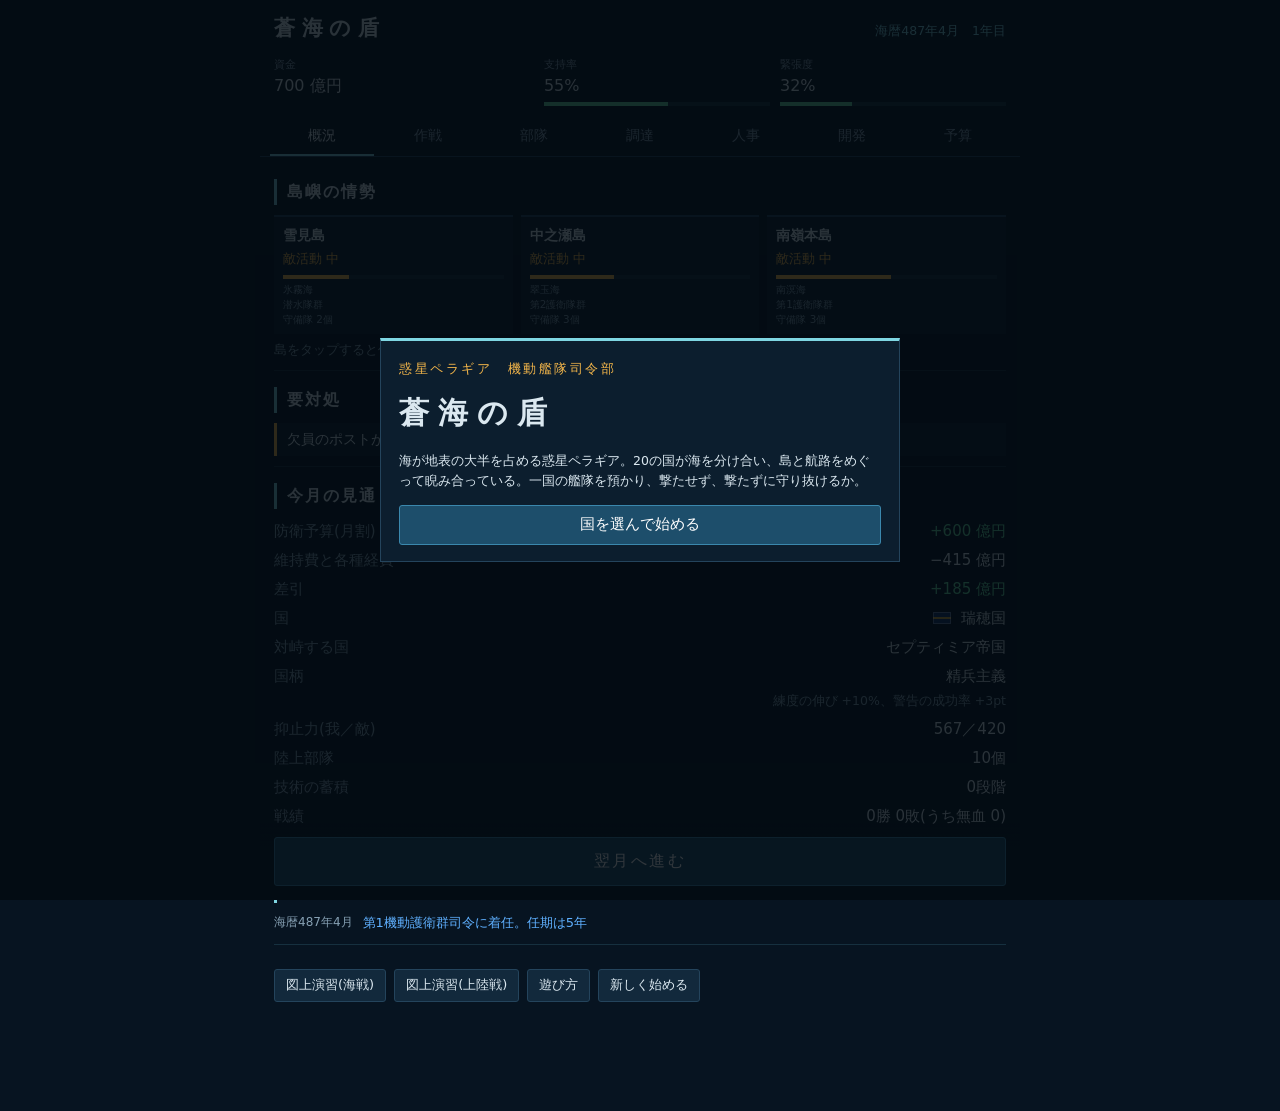
==== commit 44048585: "世界地図・45か国・装備の諸元を追加 - 惑星全体を1枚の世界地図として生成(src/world.js)。陸は45か国の領土に、   海は約100の海域に分かれ、国境と海岸線を引いた政治地図として描く" ====
--- a/index.html
+++ b/index.html
@@ -217,6 +217,15 @@
 .nlist button.on{background:#1d4e6b;border-color:#3b88ad;color:#fff}
 .ncard{background:var(--pn);border-top:2px solid var(--cy);padding:10px 12px;margin-bottom:10px}
 .ncard .srow select{flex:1;min-width:0;background:var(--pn2);border:1px solid var(--ln);border-radius:3px;padding:6px;color:var(--tx)}
+
+/* 世界地図と装備の諸元 */
+.wscroll{overflow:auto;height:300px;border:1px solid var(--ln);margin:8px 0 10px;background:#06141f;-webkit-overflow-scrolling:touch}
+.wscroll canvas{display:block}
+canvas.wmap.loc{display:block;width:100%;border:1px solid var(--ln);margin:8px 0 4px}
+canvas.wth{display:block;width:100%;border:1px solid var(--ln);margin-bottom:8px;touch-action:manipulation;background:#06141f}
+.nnav{position:sticky;top:-18px;background:var(--pn2,#0f2233);padding:8px 0;margin:-8px 0 8px;z-index:2;border-bottom:1px solid var(--ln)}
+.eqc{background:var(--pn);border-left:2px solid var(--cy);padding:8px 10px;margin:8px 0}
+.eqc .kv{margin:4px 0 0}
 </style>
 </head>
 <body>
@@ -624,8 +633,133 @@
 {n:'ザルケス',f:'ザルケス企業連合体',cap:'セクター・ゼロ',navy:'保安艦隊',d:'企業が統治する人工島群。艦を無人化して人手を補う',c:['#22262e','#19c2c2'],fv:0,ds:1,gs:1,rk:1,fmt:1,
  ship:{S:WL('ゼク ヴェク ネル オル クァ ザル テル イグ ユニ シグ アク ノヴ'),E:WL('トラ ロン シス ニクス ヴァル ダイン ケス リオ')},
  sur:{S:WL('ケイ ヴァン レク ドラ ミル ソーン ハル'),E:WL('ス ダー ヴィク ロウ セン トン')},giv:WL('レイ カイ ノア ゼン アッシュ ヴィク ジン ロウ テオ キース ミラ ニナ エル アイリス'),
- sea:WL('クライオ リフレク イースタ ヴィリド アビサル タービュラ オースタ'),isl:WL('ノルド島 セントラ島 オースト島'),eq:WL('レイザー パノプト バリア スティレット アーク ヴァイパー'),tr:['無人化','無人艇の能力 +10%、部隊の維持費 −3%'],fx:{usv:.1,upk:.03},rv:14}
+ sea:WL('クライオ リフレク イースタ ヴィリド アビサル タービュラ オースタ'),isl:WL('ノルド島 セントラ島 オースト島'),eq:WL('レイザー パノプト バリア スティレット アーク ヴァイパー'),tr:['無人化','無人艇の能力 +10%、部隊の維持費 −3%'],fx:{usv:.1,upk:.03},rv:14},
+{n:'ホーヘンダイク',f:'ホーヘンダイク連合州',cap:'ニーウハーフェン',navy:'連合州海軍',d:'堤防と運河の低地国。港と造船所が国の心臓',ds:1,gs:1,rk:1,fmt:1,
+ ship:{S:WL('ゼー ノールト ウェスト ホーヘ ニーウ フロート ステル ドラーク レーウ ワール マース ゾイデル'),E:WL('ダイク ハーフェン ウェイク ブルフ スロート ケルク フェーン ダム')},
+ sur:{S:WL('ファン・デル・ デ・ ファン・ テル・ デン・ ファン・デン・'),E:WL('ベルフ フリース ハール メール ブルック ホーフ ダイク')},giv:WL('ヤン ピート ヘンク コース ウィレム ルート バス ティース ヨースト マールテン アンナ ロッテ エファ サンネ'),
+ sea:WL('ノールト スピーヘル ダヘラート スマラフト ディープ ストルム ザイデル'),isl:WL('エイス島 ミッデン島 ゾン島'),eq:WL('ヴァルク オーフ スヒルト スペール ブリクセム スヌーク'),tr:['干拓と港湾','ドック整備 +12%、予算折衝の成功率 +3pt'],fx:{dockSpd:.12,budg:.03},rv:21},
+{n:'エスペランサ',f:'エスペランサ王国',cap:'プエルト・レアル',navy:'王国艦隊',d:'かつて大洋を制した王国。大艦隊の誇りは今も高い',ds:2,gs:2,rk:2,fmt:1,
+ ship:{S:WL('サン サンタ プエルト モンテ ビジャ リオ カボ シエラ フエンテ カスティ アルカ ヌエバ'),E:WL('レアル ブランカ エルモサ デルソル グランデ ドラド ベルデ ビクトリア')},
+ sur:WL('デラクルス オルテガ ナバーロ カスティーリョ メンドーサ エレーラ バルガス ロメロ アギラール セラーノ ベガ モリーナ'),giv:WL('カルロス ミゲル フアン ディエゴ アロンソ ラファエル パブロ ハビエル イサベル カルメン ルシア エレナ'),
+ sea:WL('エスカルチャ エスペホ アルバ エスメラルダ アビスモ トルメンタ スール'),isl:WL('ニエベ島 コラル島 ソル島'),eq:WL('アルコン ビヒア エスクード ランサ ラヨ ティブロン'),tr:['大艦隊の誇り','士気 +0.1/月、対艦ミサイルの威力 +4%'],fx:{morale:.1,asmDmg:.04},rv:20},
+{n:'マルヴェーラ',f:'マルヴェーラ共和国',cap:'ヴィラ・ド・マール',navy:'共和国海軍',d:'大洋の果てを目指した航海者の国',ds:3,gs:1,rk:1,fmt:1,
+ ship:{S:WL('ヴィラ ポルト サン ノヴァ セーラ リオ カーボ フォス モンテ ペドラ アルタ ボア'),E:WL('ノーヴァ ブランカ ヴェルデ レアル マリーニャ ビスタ フォルテ ドーロ')},
+ sur:WL('ダ・シルヴァ フェレイラ カルヴァーリョ アルメイダ オリヴェイラ ペレイラ テイシェイラ ノゲイラ マガリャンイス カブラル ロペス タヴァレス'),giv:WL('ジョアン ペドロ ルイス ヴァスコ ティアゴ ヌーノ ディオゴ ルイ マリア イネス ベアトリス カタリナ'),
+ sea:WL('ジェアーダ エスペーリョ アルヴァ エズメラルダ アビズモ トルメンタ スル'),isl:WL('ジェロ島 コラウ島 ソウ島'),eq:WL('ファルカン ヴィジーア ブロケル ダルド ライオ トゥバラン'),tr:['航海者の末裔','展開中の整備度低下 −10%、兆候を掴む確率 +5pt'],fx:{rdDecay:.1,foresee:.05},rv:32},
+{n:'レフニア',f:'レフニア共和国',cap:'ノヴィグルト',navy:'共和国海軍',d:'平原の共和国。有翼騎兵の武勲を今に伝える',ds:1,gs:1,rk:1,fmt:1,
+ ship:{S:WL('ノヴィ スタリ ビャウィ チャルニ ズウォト ヴィソ グルノ ドルノ ヴィエル クラスノ ドブロ ミウォ'),E:WL('グルト スタフ ブジェク ポレ グラ ヴィツェ シュチ ヴォダ')},
+ sur:WL('コヴァルスキ ノヴァク ヴィシニェフスキ ザレフスキ マズール カミンスキ レヴァンドフスキ ドンブロフスキ シマンスキ ヴォイチェク ピェトシャク グラボフスキ'),giv:WL('ヤン ピョートル アンジェイ トマシュ マレク パヴェウ カジミェシュ スタニスワフ アンナ カタジナ マウゴジャタ ゾフィア'),
+ sea:WL('ルド ルストロ シフィト シュマラグ グウェンビ ブジャ ポウドニェ'),isl:WL('シニェグ島 コラル島 スウォンツェ島'),eq:WL('ソクウ チュイカ タルチャ ヴウチュニャ ピョルン シュチュパク'),tr:['有翼騎兵の伝統','陸上部隊の戦闘力 +6%、練度の伸び +6%'],fx:{gndPow:.06,trGain:.06},rv:41},
+{n:'パンノール',f:'パンノール王国',cap:'ウーイヴァール',navy:'王国海軍',d:'大平原の王国。技師と数学者を多く生む',ds:3,gs:2,rk:1,fmt:0,
+ ship:{S:WL('キラーイ ナジ フェヘール フェケテ アラニ ヴァシュ シャシュ トゥーズ ヴィハル チッラグ ハタール ウーイ'),E:WL('ヴァール ヘジ ファルヴァ メズー ハーザ クート セグ ヒード')},
+ sur:WL('ナジ コヴァーチ トート サボー ホルヴァート ヴァルガ キシュ モルナール ネーメト ファルカシュ バログ パップ'),giv:WL('イシュトヴァーン ラースロー ゾルターン ガーボル アッティラ ベーラ ミクローシュ ヤーノシュ エルジェーベト カタリン イロナ ジュジャンナ'),
+ sea:WL('イェグ トゥケル ハイナル ゼルド メーイ ヴィハル デール'),isl:WL('ホー島 ケゼープ島 ナプ島'),eq:WL('ショーイョム フィジェルー パイジ ダールダ ヴィッラーム チュカ'),tr:['技師の国','研究ポイント +5%、調達価格 −4%'],fx:{rp:.05,buildC:.04},rv:25},
+{n:'ヴァラドール',f:'ヴァラドール公国',cap:'チェタテ・ノウア',navy:'公国海軍',d:'山と森に守られた公国。砦の守りは固い',ds:3,gs:2,rk:1,fmt:1,
+ ship:{S:WL('チェタテ ムンテ ヴァレ ピアトラ ルンカ フルモ アルバ ネアグラ ドゥナ ステア ヴルトゥ ルプ'),E:WL('ノウア マーレ アルバ ルンガ ヴェルデ ドルチェ ロシエ セニナ')},
+ sur:WL('ポペスク イオネスク ドゥミトル スタン ストイカ ゲオルゲ ルス ムンテアヌ マテイ コンスタンティン モルドヴァン ラドゥ'),giv:WL('イオン アンドレイ ミハイ ヴラド ラドゥ ステファン ダン ニク マリア エレナ イオアナ アナ'),
+ sea:WL('ゲアツァ オグリンダ ゾリ スマラルド アビス フルトゥナ スド'),isl:WL('ゼパダ島 ミジュロク島 ソアレ島'),eq:WL('ショイム ストラジャ スクト スリツァ フルジェル シュティウカ'),tr:['山岳の砦','敵の上陸完了が3分遅れる、陸上部隊の戦闘力 +6%'],fx:{garr:3,gndPow:.06},rv:24},
+{n:'アナドール',f:'アナドール共和国',cap:'イェニシェヒル',navy:'共和国海軍',d:'二つの海をつなぐ海峡の国',ds:1,gs:1,rk:1,fmt:1,
+ ship:{S:WL('アク カラ イェニ ギュム アルトゥ デミル ユルド クズル ギョク ボズ チェリク ウル'),E:WL('デニズ ヒサル カレ テペ ダー オヴァ ブルヌ リマン')},
+ sur:WL('ユルマズ カヤ デミル シャヒン チェリク ユルドゥズ アイドゥン オズテュルク アルスラン ドアン クルチ コチ'),giv:WL('メフメト ムスタファ アフメト エムレ ケマル オルハン セリム ブラク アイシェ エリフ ゼイネプ デフネ'),
+ sea:WL('ブズ アイナ シャファク ズムリュト デリン ボラ ギュネイ'),isl:WL('クラウ島 メルジャン島 ギュネシュ島'),eq:WL('ドアン ギョズジュ シペル ムズラク シムシェク キョペク'),tr:['海峡の番人','警告の成功率 +4pt、水上艦の速力 +3%'],fx:{warn:.04,spd:.03},rv:28},
+{n:'サカルヴァニ',f:'サカルヴァニ王国',cap:'ムタツィヘ',navy:'王国海軍',d:'高峰の麓の王国。山の戦士は退くことを知らない',ds:3,gs:2,rk:1,fmt:1,
+ ship:{S:WL('ムタ ツィヘ ヴァルド ムゼ ゼガ クヴァ ツヒン バグ ラチ スヴァ グル イメ'),E:WL('ヴァリ ツミンダ ゴリ カリ ウレティ ジリ ハナ デミ')},
+ sur:{S:WL('ベリ ツェレ カパ ジャパ メラ ギオル チコ ロミ'),E:WL('シュヴィリ ゼ アゼ ニゼ ウリ アニ')},giv:WL('ギオルギ ダヴィト ニコロズ レヴァン ズラブ イラクリ ヴァフタング テンギズ ニノ タマル ケテヴァン マリアミ'),
+ sea:WL('トヴリ サルケ ガンティア ズルムフティ ウフスクル クアリ サムフレ'),isl:WL('クヴァ島 ゼグ島 ムゼ島'),eq:WL('シャヴァルデ ムゼラ ファリ シュビ エルヴァ ゾルガ'),tr:['山の戦士','陸上部隊の戦闘力 +10%、士気 +0.05/月'],fx:{gndPow:.1,morale:.05},rv:30},
+{n:'ナイリアン',f:'ナイリアン共和国',cap:'ノルアヴァン',navy:'共和国海軍',d:'石工と細工師の国。手仕事の確かさで知られる',ds:3,gs:1,rk:1,fmt:1,
+ ship:{S:WL('ノル アラ セヴ ヴァン アルツ ハイ マシ ガル タル ヴァルダ アシュ ツォフ'),E:WL('アヴァン ケルト シェン アシェン ベルド ヴァンク ゾル ダシュト')},
+ sur:WL('ペトロシアン サルキシアン ハコビアン グリゴリアン マヌキアン ホヴァニシアン カラペティアン ミナシアン アヴェティシアン ダヴティアン ガスパリアン テルジアン'),giv:WL('アルメン アラム ティグラン ヴァハン ハイク ナレク ゴル サムヴェル アニ ナイラ ルシネ シュシャン'),
+ sea:WL('サルツェ ハイェリ アラヴォト ズムルフト アンドゥンド ポトリク ハラヴ'),isl:WL('ズュン島 ブスト島 アレヴ島'),eq:WL('バゼ デタク ヴァハン ニザク カイツァク ツクン'),tr:['職人の国','調達価格 −6%、ドック整備 +10%'],fx:{buildC:.06,dockSpd:.1},rv:26},
+{n:'ラリベナ',f:'ラリベナ帝国',cap:'アディス・ゲベヤ',navy:'帝国海軍',d:'高原に千年続く帝国。民の結束が固い',ds:2,gs:2,rk:1,fmt:1,
+ ship:{S:WL('アディス デブレ アンバ ゲベ メカ タナ セメ ラス ゼメ ハイク アワ デセ'),E:WL('ツィオン ベルハン マリアム セラム ゲネト ハイル ネガ ウォルク')},
+ sur:WL('テスファイ ハイレ ゲブレ アベベ ケベデ タデッセ メコネン ウォルデ デスタ ベケレ アレム ギルマ'),giv:WL('ダウィト ヨハネス テウォドロス メネリク ソロモン ゲタチョウ ビルハヌ アスファウ セラム ティギスト ヒウォト マクダ'),
+ sea:WL('ベレド メスタワト ゴヒ ズムルド ティルク アウロ デブブ'),isl:WL('ネチ島 ゼベ島 ツェハイ島'),eq:WL('アモラ ゼベニャ ガシャ トル メブレク アサ'),tr:['高原の古王国','支持率 +0.08/月、入隊者数 +10%'],fx:{support:.08,recruit:.1},rv:31},
+{n:'アズルーン',f:'アズルーン自由邦',cap:'ティグレムト',navy:'自由邦海軍',d:'砂の海を渡る隊商の民。道なき道を読む',ds:3,gs:1,rk:1,fmt:1,
+ ship:{S:WL('ティ タ アズ イフ アド イグ タム アマ ウル イゼ アグ テラ'),E:WL('ズルー グルト ラール ムール ドラル ウィント ネスト ガディル')},
+ sur:WL('アムガル アズライ イディル ブズィアン ウアリ アクリ ムルード ズィリ タゼルト イグラン アメジアン ウレド'),giv:WL('マシン ユバ アクセル ゲルマ アミヤス ジリ ウシェン アヌル タニルト ダヒア ティジリ ケンザ'),
+ sea:WL('アギリス ティシト タフクト アズグザ アナル アジュワ アネズル'),isl:WL('アデフェル島 アムディル島 タフイ島'),eq:WL('イギデル アンナイ アサグル アガドゥ ウスマン アスレム'),tr:['砂海の案内人','敵情の精度 +8pt、展開中の整備度低下 −8%'],fx:{intel:.08,rdDecay:.08},rv:27},
+{n:'オドゥマレ',f:'オドゥマレ連邦',cap:'イレ・オロ',navy:'連邦海軍',d:'大河の河口に栄える連邦。黄金の交易で富む',ds:3,gs:1,rk:1,fmt:1,
+ ship:{S:WL('オバ イレ オリ アデ オル イフェ オショ オグ エコ アラ オモ イバ'),E:WL('トゥンデ バヨ ワレ フェミ ダレ クンレ ロラ セグン')},
+ sur:WL('アデイェミ オラワレ バログン オグンレイェ アキンデレ オドゥヤ ファシャヌ アジャイ オニ ラワル アビオラ オケケ'),giv:WL('トゥンデ セグン フェミ コラ ワレ デレ オビ チケ エメカ ビシ フォラ ンゴジ'),
+ sea:WL('オトゥトゥ ディギ オウロ エメラ イジンレ イジ グース'),isl:WL('イヨ島 イユン島 オールン島'),eq:WL('アシャ オルショ アパタ オコ アーラ エジャ'),tr:['黄金の交易','予算折衝の成功率 +4pt、部隊の維持費 −3%'],fx:{budg:.04,upk:.03},rv:29},
+{n:'セラヤン',f:'セラヤン連邦',cap:'バンダル・バル',navy:'連邦海軍',d:'万の島と海峡の連邦。東西の船が行き交う',ds:1,gs:1,rk:1,fmt:1,
+ ship:{S:WL('ブキット タンジュン プラウ スンガイ クアラ バンダル グヌン テルク コタ パンタイ ラウト ビンタン'),E:WL('メラ プティ ヒジャウ エマス バル インダ ジャヤ ダマイ')},
+ sur:WL('ハリム ラフマン イスマイル ユソフ ザイナル ハサン スレイマン アジズ ワヒド サレー カシム ラザク'),giv:WL('アリフ ファイズ ハフィズ イルファン ザキ アミル ダニエル リザル シティ ヌルル アイシャ デウィ'),
+ sea:WL('サルジ チェルミン ファジャル ザムルド ダラム リブト スラタン'),isl:WL('ベク島 カラン島 マタハリ島'),eq:WL('ヘラン ペニンジャウ ペリサイ レンビン キラット ユー'),tr:['海峡の商都','諸経費 −4%、予算折衝の成功率 +3pt'],fx:{cost:.04,budg:.03},rv:22},
+{n:'スワンナラート',f:'スワンナラート王国',cap:'ナコン・マイ',navy:'王国海軍',d:'黄金の寺院の王国。争いを収める術に長ける',ds:3,gs:2,rk:1,fmt:1,
+ ship:{S:WL('ナコン チャオ スコ アユ ラタナ プラ チェン ムアン スワン タレ ピッサ シー'),E:WL('タイ ブリー ラート ターニー ナーム ファー ドーイ サワン')},
+ sur:WL('スワンナ チャイヤ ウォンサ シリ プラサート ソムバット タナ ブンミー ラッタナ ピチット カセム ナロン'),giv:WL('ソムチャイ ウィチャイ アナン キティ ソムサック チャイ ニポン スラチャイ マリー スダー ポーン ラッタナー'),
+ sea:WL('ナムケン クラチョク ルンアルン モーラコット ルック パーユ タイ'),isl:WL('ナーオ島 パカラン島 タワン島'),eq:WL('インシー ターファー クロー ホーク サーイファー チャラーム'),tr:['微笑みの外交','緊張度が毎月 0.06 下がる、警告の成功率 +3pt'],fx:{tension:.06,warn:.03},rv:34},
+{n:'ラックロン',f:'ラックロン共和国',cap:'ハイヴァン',navy:'人民海軍',d:'竜の末裔を名乗る沿岸の共和国。守りの粘りは随一',ds:1,gs:1,rk:1,fmt:0,
+ ship:{S:WL('ハイ ロン ヴァン タン ホア ビン フー ナム バク ドン タイ キム'),E:WL('ロン フォン ズオン ソン ミン クアン タイン アン')},
+ sur:WL('グエン チャン レ ファム ホアン ヴー ダン ブイ ドー ゴー ズオン リー'),giv:WL('ミン アン フン クオン ドゥック タン ロン クアン ラン フオン マイ トゥイ'),
+ sea:WL('バン グオン ビンミン ゴック タム バオ ナム'),isl:WL('トゥエット島 サンホー島 マットチョイ島'),eq:WL('ダイバン マットタン ラーチャン ラオ セット カーマップ'),tr:['不屈の守り','陸上部隊の戦闘力 +8%、敵の上陸完了が3分遅れる'],fx:{gndPow:.08,garr:3},rv:33},
+{n:'ハンビョル',f:'ハンビョル共和国',cap:'セナル',navy:'共和国海軍',d:'半島の共和国。巨大な造船所が並ぶ',ds:1,gs:1,rk:1,fmt:0,
+ ship:{S:WL('ハン チョ クン ピョル ヘ タル パラム クルム サン カン ナル ミル'),E:WL('ビッ マル ソル ガラム ボラ ウル ダソム ギョル')},
+ sur:WL('キム イ パク チェ チョン カン ユン チャン イム ハン オ ソ'),giv:WL('ミンジュン ソジュン ジフン ヒョヌ ドユン テヤン ジュノ スンウ ソヨン ジウ ハウン ユナ'),
+ sea:WL('オルム コウル セビョク ピチ キプン ポクプン ナムニョク'),isl:WL('ヌン島 サノ島 ヘ島'),eq:WL('ソンゴルメ マンウォン パンペ チャン ポンゲ サンオ'),tr:['造船大国','建造期間 −10%、調達価格 −3%'],fx:{buildT:.1,buildC:.03},rv:37},
+{n:'カンリン',f:'カンリン法王国',cap:'ラツェ',navy:'護法艦隊',d:'雪の高地の法王国。僧院が兵の心を支える',ds:3,gs:2,rk:1,fmt:1,
+ ship:{S:WL('カン ラ ツォ リ ナム ドル ペマ ノル ギャ ユ セル タシ'),E:WL('リン ツェ ガン ゾン タン チェン ブム デン')},
+ sur:WL('ドルジェ ツェリン ノルブ ワンチュク ギャツォ リンチェン タシ プンツォク ナムギャル ロサン チョギャル ダワ'),giv:WL('テンジン ペマ ソナム カルマ ニマ ジグメ ンガワン ケルサン デキ ヤンチェン ラモ ドルマ'),
+ sea:WL('キャクパ メロン トーラン ユ ティン ルンツプ ロ'),isl:WL('カン島 ジュル島 ニマ島'),eq:WL('キュン ミクチェン プブ ドゥン トク ニャ'),tr:['高地の僧院','士気 +0.12/月、離職率 −8%'],fx:{morale:.12,attr:.08},rv:44},
+{n:'ヌナヴァルク',f:'ヌナヴァルク自治邦',cap:'イカルイク',navy:'沿岸警備軍',d:'氷海の狩人の邦。音もなく獲物に近づく',ds:3,gs:1,rk:1,fmt:1,
+ ship:{S:WL('ナヌ シク ウミ カヌ トゥク アプ イグ キヴィ アマ ティキ ヌナ サナ'),E:WL('アク ヴィク ルク タク ミウト ガク リク ユク')},
+ sur:{S:WL('アナ イヌ クナ ウカ パニ タガ ナサ'),E:WL('ルク ピク ナク ティアク ユク')},giv:WL('ナヌーク アタ キルク トゥラク アマルク ピタ イルク カユ シラ アラシュア ヌカ タニア'),
+ sea:WL('シクー タッラク ウッラーク ウユラク イティユク アノリ ニギク'),isl:WL('アプト島 イカルク島 シキニク島'),eq:WL('キッギャヴィク タウトゥク タルー ウナーク カッルク イカルク'),tr:['氷海の狩人','潜水艦が探知されにくい(−4%)、ソナーの探知距離 +6%'],fx:{quiet:.04,sonar:.06},rv:35},
+{n:'インティワシ',f:'インティワシ帝国',cap:'ハトゥン・リャクタ',navy:'帝国艦隊',d:'雲の上の石の都。太陽の道が国を結ぶ',ds:2,gs:2,rk:1,fmt:1,
+ ship:{S:WL('インティ キリャ コイ ワイナ ハトゥン ユラ ヤナ プカ クシ アプ ウマ サパ'),E:WL('ワシ パタ マルカ オルコ コチャ リャク タンボ ウルク')},
+ sur:WL('ママニ キスペ コンドリ ワマン ユパンキ チョケ アヤラ ティト クシ パウカル ロカ トゥパ'),giv:WL('アマル ワイラ トゥパク ユラク クントゥル サヤ リュキ イリャリ キリャ コイリュル ウルピ ニュスタ'),
+ sea:WL('チリ リルプ パカリ コメル ウク ワイラ ウライ'),isl:WL('リティ島 コチャ島 インティ島'),eq:WL('ワマン カワク ワルカ チュキ イリャパ チャルワ'),tr:['太陽の道','練度の伸び +8%、支持率 +0.06/月'],fx:{trGain:.08,support:.06},rv:39},
+{n:'イグアスーラ',f:'イグアスーラ連合',cap:'タバ・ポラ',navy:'連合艦隊',d:'大瀑布と密林の連合。森は遠くの足音を伝える',ds:3,gs:1,rk:1,fmt:1,
+ ship:{S:WL('イ タバ カア ジャグア ムボイ アラ クアラ ジャス ペ グア ニャン トゥパ'),E:WL('ポラ グアス ミリ レテ ベラ ティ ロリ ピタ')},
+ sur:WL('カアベラ ジャグアレ アラポティ トゥパレ ムボレ クルス ニャンドゥ グアラ ポティ アバティ イベラ タペ'),giv:WL('アラ カライ トゥパ ジャス アバ ピラ クアラシ ルベ イラ ポティ ジャシ アマ'),
+ sea:WL('ロイ イェスパ コエ ホビ ピポグ アイブ ニェンビ'),isl:WL('ロイ島 イタ島 クアラ島'),eq:WL('タグアト マニャ ムボカ フイ アラティリ ピラニャ'),tr:['密林の耳','兆候を掴む確率 +10pt、電子妨害の成功率 +2pt'],fx:{foresee:.1,ecm:.02},rv:38},
+{n:'ハリツァ',f:'ハリツァ自治領',cap:'イリベリ',navy:'自治領海軍',d:'湾に面した山の民。鯨を追って大洋を渡った',ds:3,gs:1,rk:1,fmt:1,
+ ship:{S:WL('イトゥ エチェ メンディ イバイ アリ ウル ゴイ ベヘ スビ イリ ハリ オルツ'),E:WL('ベリ ガライ オンド ズリ ゴリ ベルツ アルデ エタ')},
+ sur:WL('エチェベリア ゴイコエチェア イトゥリ アギーレ ウガルテ メンディサバル オラサバル アリスティ エロルサ スビリ イバラ ガライ'),giv:WL('イニャキ ミケル ヨン アイトール ウナイ イケル ゴルカ アンデル アマイア ネレア イチャソ マイテ'),
+ sea:WL('イスツ イスピル エグンセ エスメ サコン エカイツ エゴ'),isl:WL('エルル島 アルテ島 エグス島'),eq:WL('ベラツ ベギラ エスク アスコン チミスタ マラソ'),tr:['鯨捕りの末裔','水上艦の速力 +3%、潜水艦が探知されにくい(−3%)'],fx:{spd:.03,quiet:.03},rv:43},
+{n:'ギンタラス',f:'ギンタラス共和国',cap:'ナウヤピリス',navy:'共和国海軍',d:'琥珀の浜の共和国。古い交易路が今も耳と目になる',ds:3,gs:1,rk:1,fmt:1,
+ ship:{S:WL('ギンタ ジャル ペルク ヴィル ネム アウシュ クル ジェマ バルト シャウ ユーラ ヴェトラ'),E:WL('ピリス カルニス ウペ ダルジャ ミエスティ ラウカス ギリア ウオスタ')},
+ sur:WL('カズラウスカス ペトラウスカス ヤンカウスカス バルチューナス ブトクス パウラウスカス ジュカウスカス ストンクス ウルボナス クチンスカス ナヴィツカス サボニス'),giv:WL('ヨナス ミンダウガス ヴィータウタス アルギルダス ダリウス トマス ルカス マンタス オナ ルータ アウシュラ エグレ'),
+ sea:WL('レダス ヴェイドロ アウシュラ スマラグダ ギルマ アウドラ ピエトゥ'),isl:WL('スニエガ島 コララ島 サウレ島'),eq:WL('サカラス ジュヴァルガ スキーダス イエティス ジャイバス リデカ'),tr:['琥珀の道','予算折衝の成功率 +3pt、敵情の精度 +8pt'],fx:{budg:.03,intel:.08},rv:23},
+{n:'ニライ',f:'ニライ諸島王国',cap:'てぃーだ京',navy:'王国海軍',d:'珊瑚の島々の王国。諸国の船を迎える中継ぎの港',ds:3,gs:1,rk:1,fmt:0,
+ ship:{S:WL('ニライ ウル ティダ チュラ ハナ カジ ナミ ウミ ユイ マブ ワタ ミー'),E:WL('カナイ マー ヌシマ ガナシ グスク ムイ ヌファ バル')},
+ sur:WL('金城 比嘉 大城 宮城 新垣 玉城 上原 島袋 平良 山城 知念 仲宗根'),giv:WL('朝光 盛安 真栄 良徳 賢勇 寛徳 正吉 永信 カマド ウシ マヅル ナビ'),
+ sea:WL('にぬふぁ かがん あがり みどり ふかみ うふかじ はいぬ'),isl:WL('ゆち島 さんご島 てぃだ島'),eq:WL('サシバ ミーグルー タティ ヤイ フディー サバ'),tr:['万国の架け橋','緊張度が毎月 0.06 下がる、諸経費 −3%'],fx:{tension:.06,cost:.03},rv:13},
+{n:'レラモシリ',f:'レラモシリ自治国',cap:'ポロコタン',navy:'沿海警備軍',d:'風の大地の自治国。北の荒海を知り尽くす',ds:3,gs:1,rk:1,fmt:1,
+ ship:{S:WL('カムイ レラ ポロ ポン シリ ヌプリ トー アトゥイ ペッ ニタ チュプ ウパシ'),E:WL('コタン ミンタラ ヌプリ ナイ トマリ ワッカ シリ モイ')},
+ sur:WL('レタラ カント ウタリ シサム ノチウ ハルニ イメル ピリカ エトゥ タンネ ルウェ チカプ'),giv:WL('アトゥイ ヌプル レラ イソン ニサッタ ホロケウ セタ カンナ ピリカ ノンノ ウパシ トゥキ'),
+ sea:WL('ルプ ヌカラ ニサッ シウニン オハル ルヤンペ ピカタ'),isl:WL('コンル島 レプン島 チュプ島'),eq:WL('シチカプ インカラ セッパ オプ イメル シャメ'),tr:['北海の民','展開中の整備度低下 −10%、潜水艦のソナー +6%'],fx:{rdDecay:.1,sonarSub:.06},rv:40},
+{n:'シルヴァリエ',f:'シルヴァリエ星詠連盟',cap:'エレン・ルーア',navy:'星辰艦隊',d:'星を読んで海を渡る古い民の連盟',ds:2,gs:1,rk:2,fmt:1,
+ ship:{S:WL('エレ シル ルー アエ ミス ラエ ニン イシ セレ ファエ リン タウ'),E:WL('ヴェス ヴァリエ ロス シエル ドリム ナール ウェン リオン')},
+ sur:{S:WL('アエル シル ラエ ニム セル ヴァエ イル'),E:WL('ウィン ドール ラス ミア ヴェル ノア')},giv:WL('アエリン シリオ ラエル ニメル セリス ヴァエル イリア ルシエ エリオン タリア ミレイユ ノエル'),
+ sea:WL('ヘルセ ミラル アウレ ヴィリス ドゥーン テンペル スーレ'),isl:WL('ニクセ島 ミディ島 ソラル島'),eq:WL('アストリル ヴィジル アエギル ルミナス シンティル ネレイ'),tr:['星読み','対空レーダーの探知距離 +6%、研究ポイント +4%'],fx:{radA:.06,rp:.04},rv:36}
 ];
+// 世界地図での並び。北(上段)から南(下段)へ5段、各段は西から東へ9か国
+const NGRID=[[2,16,6,37,43,41,1,14,36],[3,5,20,23,24,25,0,35,10],[4,21,22,7,26,27,28,12,40],[8,9,30,11,33,34,42,15,44],[13,17,18,19,29,31,32,38,39]];
+// 装備の型。国ごとに決まった型を持ち、長所と短所が能力に反映される
+const EQK=['ftr','aew','sam','asm','aam','torp'],EQL={ftr:'艦上戦闘機',aew:'早期警戒機',sam:'艦対空ミサイル',asm:'対艦ミサイル',aam:'空対空ミサイル',torp:'長魚雷'};
+const EQARC={
+ ftr:[['標準型',{}],['格闘戦型',{ftrAam:.04,ftrFuel:-.08}],['長距離型',{ftrFuel:.15,ftrAam:-.02}],['重武装型',{ftrLoad:.25,ftrFuel:-.1}],['索敵型',{ftrRad:.15,ftrLoad:-.12}],['生残性重視型',{ftrSurv:.08,ftrAamR:-.06}]],
+ aew:[['標準型',{}],['大型レーダー型',{aewRad:.12,deck:-.05}],['軽量型',{aewRad:-.06,deck:.06}]],
+ sam:[['標準型',{}],['長射程型',{samRL:.1,samRate:-.06}],['速射型',{samRate:.12,samRL:-.06}],['高精度型',{samPk:.03,samRS:-.08}],['近接防御型',{samRS:.15,samPk:-.01}]],
+ asm:[['標準型',{}],['長射程型',{asmR:.1,asmDmg:-.05}],['大威力型',{asmDmg:.1,asmR:-.06}],['高速型',{asmSpd:.2,asmDmg:-.04}],['低空侵攻型',{asmPen:.04,asmR:-.05}]],
+ aam:[['標準型',{}],['長射程型',{ftrAamR:.12,ftrAam:-.015}],['高機動型',{ftrAam:.03,ftrAamR:-.08}]],
+ torp:[['標準型',{}],['大炸薬型',{torpDmg:.1,torpR:-.08}],['長射程型',{torpR:.15,torpDmg:-.05}],['誘導強化型',{torpPk:.04,torpDmg:-.04}]]
+};
+NATS.forEach((N,i)=>{const r=rng32(104729*(i+3));N.eqa={};N.efx={};for(const k of EQK){const a=Math.floor(r()*EQARC[k].length);N.eqa[k]=a;const f=EQARC[k][a][1];for(const s in f)N.efx[s]=(N.efx[s]||0)+f[s];}
+  if(!N.c){const h=(i*137.5)%360;N.c=[`hsl(${h},48%,30%)`,`hsl(${(h+160)%360},62%,62%)`];N.fv=i%2;}});
+// 装備の諸元。f(能力名) は補正の合計を返す(国を選ぶ画面では国の素の値、ゲーム中は研究なども含む)
+function eqSpec(N,f){const R1=Math.round,ld=1+f('ftrLoad'),ak=1+f('aewRad'),nm=k=>EQARC[k][N.eqa[k]][0];
+  return[
+  {k:'ftr',n:N.eq[0],t:nm('ftr'),r:[['最大速度','時速900km'],['レーダー探知',R1(160*(1+f('ftrRad')))+'km'],['滞空時間',R1(150*(1+f('ftrFuel')))+'分'],['空対空ミサイル搭載',`制空 ${R1(8*ld)}発／攻撃 ${R1(4*ld)}発(2機で)`],['対艦ミサイル搭載',`${R1(4*ld)}発、射程 ${R1(110*(1+f('ftrAsmR')))}km`],['被弾時の生残率',R1(clamp(f('ftrSurv'),0,.5)*100)+'%']]},
+  {k:'aew',n:N.eq[1],t:nm('aew'),r:[['対空探知',R1(400*ak)+'km'],['対水上探知',R1(300*ak)+'km'],['ミサイル探知',R1(150*ak)+'km'],['滞空時間',R1(300*(1+f('ftrFuel')))+'分'],['発着艦の速さ',sg(R1(f('deck')*100))+'%']]},
+  {k:'sam',n:N.eq[2],t:nm('sam'),r:[['射程(防空艦)',R1(PT.ddg.samR*(1+f('samRL')))+'km'],['射程(汎用艦)',R1(PT.dd.samR*(1+f('samRS')))+'km'],['基本命中率',R1((PT.ddg.samPk+f('samPk'))*100)+'%'],['発射間隔',R1(PT.ddg.samRate/Math.max(.5,1+f('samRate'))*60)+'秒']]},
+  {k:'asm',n:N.eq[3],t:nm('asm'),r:[['射程',R1(PT.ddg.asmR*(1+f('asmR')))+'km'],['威力',R1(PT.ddg.asmDmg*(1+f('asmDmg')))],['巡航速度','時速'+R1(15*(1+f('asmSpd'))*60)+'km'],['防空突破',sg(R1(f('asmPen')*100))+'pt']]},
+  {k:'aam',n:N.eq[4],t:nm('aam'),r:[['射程',R1(80*(1+f('ftrAamR')))+'km'],['基本命中率',R1(clamp(.6+f('ftrAam'),.2,.92)*100)+'%']]},
+  {k:'torp',n:N.eq[5],t:nm('torp'),r:[['射程(潜水艦)',R1(PT.ss.torpR*(1+f('torpR')))+'km'],['威力',R1(95*(1+f('torpDmg')))],['基本命中率',R1(clamp(.75+f('torpPk'),.1,.95)*100)+'%']]}];}
+const natF=N=>k=>(N.fx[k]||0)+(N.efx[k]||0);
+const eqCards=(N,f)=>eqSpec(N,f).map(e=>`<div class="eqc"><div class="uh"><b>${EQL[e.k]}「${e.n}」</b><span class="loc">${e.t}</span></div><dl class="kv">${e.r.map(x=>`<dt>${x[0]}</dt><dd>${x[1]}</dd>`).join('')}</dl></div>`).join('');
 const NCNT={cv:4,cvl:6,ddg:9,ddgx:6,dd:11,dd2:7,ffm:9,ffm2:7,ss:9,ssx:6,opv:8,aoe:5,lst:6,lhd:3};
 const NBASE={names:JSON.parse(JSON.stringify(NAMES)),sur:SUR.slice(),giv:GIV.slice()};
 let NAT=NATS[0],RIV=NATS[15],TXL=[];
@@ -649,11 +783,154 @@
   ZONES.forEach((Z,i)=>{SECT[i]=Z.n;ISL[i]=Z.isl||Z.n;});
   for(const p of POTH){const m=/^base:(\d)$/.exec(p[0]);if(m&&+m[1]>0){p[1]=ISL[+m[1]]+'基地隊司令';p[4]=SECT[+m[1]]+'の敵活動を抑える';}}
   const e=N.eq;SHOPX.ftr.n=`艦上戦闘機「${e[0]}」×2機`;SHOPX.aew.n=`早期警戒機「${e[1]}」×1機`;SHOPX.sam.n=`艦対空ミサイル「${e[2]}」×16`;SHOPX.asm.n=`対艦ミサイル「${e[3]}」×8`;SHOPX.aam.n=`空対空ミサイル「${e[4]}」×16`;SHOPX.torp.n=`長魚雷「${e[5]}」・対潜弾 ×8`;
-  TXL=DSTY[N.ds].tx.concat(GSTY[N.gs].tx,RSTY[N.rk].tx);}
+  TXL=DSTY[N.ds].tx.concat(GSTY[N.gs].tx,RSTY[N.rk].tx);applyTheater(ni);}
 // 画面に出す直前に、その国の用語へ言い換える
 function tx(s){s=String(s);for(const p of TXL)if(s.indexOf(p[0])>=0)s=s.split(p[0]).join(p[1]);return s;}
 // 旗は地色に帯1本。実在の旗に似ないよう、三色旗の形は避ける
 const flagCSS=N=>`background:linear-gradient(${N.fv?90:180}deg,${N.c[0]} 38%,${N.c[1]} 38% 62%,${N.c[0]} 62%)`;
+
+/* ================= 惑星ペラギアの世界地図 ================= */
+// 決まった種から毎回同じ世界を作る。陸は45か国の領土に、海は海域に分かれる。作戦図はこの地図の一部を切り出して描く
+const WW=288,WH=162,WN=WW*WH,WS=4;
+let WORLD=null;
+function wHeap(){const a=[];return{n:()=>a.length,push(k,v){a.push([k,v]);let i=a.length-1;while(i>0){const p=(i-1)>>1;if(a[p][0]<=a[i][0])break;const t=a[p];a[p]=a[i];a[i]=t;i=p;}},
+  pop(){const t=a[0],l=a.pop();if(a.length){a[0]=l;let i=0;for(;;){let c=i*2+1;if(c>=a.length)break;if(c+1<a.length&&a[c+1][0]<a[c][0])c++;if(a[i][0]<=a[c][0])break;const x=a[i];a[i]=a[c];a[c]=x;i=c;}}return t;}};}
+// 複数の起点から同時に広げて、各マスの持ち主を決める
+function wGrow(seeds,pass,cost,diag){const own=new Int16Array(WN).fill(-1),dist=new Float64Array(WN).fill(1e9),h=wHeap();
+  seeds.forEach((c,k)=>{if(c>=0){dist[c]=0;own[c]=k;h.push(0,c);}});
+  while(h.n()){const t=h.pop(),d=t[0],c=t[1];if(d>dist[c])continue;const x=c%WW,y=(c-x)/WW;
+    for(let dy=-1;dy<=1;dy++)for(let dx=-1;dx<=1;dx++){if((!dx&&!dy)||(!diag&&dx&&dy))continue;const nx=x+dx,ny=y+dy;if(nx<0||ny<0||nx>=WW||ny>=WH)continue;const n=ny*WW+nx;if(!pass(n))continue;
+      const nd=d+(dx&&dy?1.41:1)*cost(n);if(nd<dist[n]){dist[n]=nd;own[n]=own[c];h.push(nd,n);}}}
+  return own;}
+const wnb=c=>{const x=c%WW,a=[];if(x>0)a.push(c-1);if(x<WW-1)a.push(c+1);if(c>=WW)a.push(c-WW);if(c<WN-WW)a.push(c+WW);return a;};
+const wd2=(a,b)=>{const dx=a%WW-b%WW,dy=Math.floor(a/WW)-Math.floor(b/WW);return dx*dx+dy*dy;};
+function wRuns(cells){const by={};for(const c of cells){const y=Math.floor(c/WW);(by[y]=by[y]||[]).push(c%WW);}const out=[];
+  for(const y in by){const xs=by[y].sort((a,b)=>a-b);let s=xs[0],p=xs[0];for(let i=1;i<=xs.length;i++){if(i<xs.length&&xs[i]===p+1){p=xs[i];continue;}out.push([+y,s,p]);s=p=xs[i];}}return out;}
+function genWorld(){const r=rng32(48271);
+  const lat=(gw,gh)=>{const w=gw+2,g=new Float32Array(w*(gh+2));for(let i=0;i<g.length;i++)g[i]=r();
+    return(x,y)=>{const fx=x*gw/WW,fy=y*gh/WH,xi=Math.floor(fx),yi=Math.floor(fy),tx=fx-xi,ty=fy-yi,sx=tx*tx*(3-2*tx),sy=ty*ty*(3-2*ty),a=g[yi*w+xi],b=g[yi*w+xi+1],c=g[(yi+1)*w+xi],d=g[(yi+1)*w+xi+1];return a+(b-a)*sx+(c-a)*sy+(a-b-c+d)*sx*sy;};};
+  const n1=lat(7,4),n2=lat(14,8),n3=lat(28,16),n4=lat(56,32),nb=lat(36,20),hgt=new Float32Array(WN),rough=new Float32Array(WN);
+  for(let y=0;y<WH;y++)for(let x=0;x<WW;x++){const ex=Math.min(x,WW-1-x)/16,ey=Math.min(y,WH-1-y)/11,i=y*WW+x;
+    hgt[i]=n1(x,y)+n2(x,y)*.5+n3(x,y)*.25+n4(x,y)*.12-Math.max(0,1-ex)*.6-Math.max(0,1-ey)*.7;rough[i]=nb(x,y);}
+  const thr=Array.from(hgt).sort((a,b)=>a-b)[Math.floor(WN*.66)],land=new Uint8Array(WN);for(let i=0;i<WN;i++)land[i]=hgt[i]>thr?1:0;
+  // 外洋につながらない水面は陸に、小さすぎる陸は海にする
+  const flood=(start,ok)=>{const seen=new Uint8Array(WN),q=[start],out=[start];seen[start]=1;while(q.length){const c=q.pop();for(const n of wnb(c))if(!seen[n]&&ok(n)){seen[n]=1;q.push(n);out.push(n);}}return{seen,out};};
+  let oc=flood(0,n=>!land[n]).seen;for(let i=0;i<WN;i++)if(!land[i]&&!oc[i])land[i]=1;
+  const comp=new Int32Array(WN).fill(-1),csize=[];for(let i=0;i<WN;i++){if(!land[i]||comp[i]>=0)continue;const f=flood(i,n=>land[n]===1&&comp[n]<0),id=csize.length;
+    if(f.out.length<6){for(const c of f.out)land[c]=0;continue;}for(const c of f.out)comp[c]=id;csize.push(f.out.length);}
+  const ocean=i=>!land[i],coast=[];for(let i=0;i<WN;i++)if(land[i]&&wnb(i).some(ocean))coast.push(i);
+  // 首都は海沿いに、互いにできるだけ離して45か所選ぶ。どの国がどこに入るかは、北から南へ5段・各段9か国の目安に近い順で決める
+  const cc=coast.filter(c=>csize[comp[c]]>=30),mid=Math.floor(WH/2)*WW+Math.floor(WW/2),md=new Float32Array(cc.length).fill(1e9),pts=[];let cur=cc.reduce((b,c)=>wd2(c,mid)<wd2(b,mid)?c:b,cc[0]);
+  for(let k=0;k<NATS.length;k++){pts.push(cur);let bi=0,bv=-1;for(let j=0;j<cc.length;j++){const d=wd2(cc[j],cur);if(d<md[j])md[j]=d;if(md[j]>bv){bv=md[j];bi=j;}}cur=cc[bi];}
+  const caps=new Array(NATS.length).fill(-1),pairs=[];
+  NGRID.forEach((row,ry)=>row.forEach((ni,cx)=>{const tx=(cx+.5)/9*WW,ty=(ry+.5)/5*WH;pts.forEach((c,pi)=>{const dx=c%WW-tx,dy=(Math.floor(c/WW)-ty)*1.6;pairs.push([dx*dx+dy*dy,ni,pi]);});}));
+  pairs.sort((a,b)=>a[0]-b[0]);const used=new Set();for(const q of pairs){if(caps[q[1]]>=0||used.has(q[2]))continue;caps[q[1]]=pts[q[2]];used.add(q[2]);}
+  const own=wGrow(caps,i=>land[i]===1,i=>1+3*rough[i],false);
+  for(let i=0;i<WN;i++)if(land[i]&&own[i]<0){let b=0,bd=1e9;caps.forEach((c,k)=>{const d=wd2(c,i);if(d<bd){bd=d;b=k;}});own[i]=b;}
+  // 海を海域に分ける
+  let seeds=[];for(let gy=10;gy<WH;gy+=20)for(let gx=10;gx<WW;gx+=21){let c=-1,bd=50;const px=gx+Math.round((r()-.5)*8),py=gy+Math.round((r()-.5)*8);
+      for(let dy=-6;dy<=6;dy++)for(let dx=-6;dx<=6;dx++){const x=px+dx,y=py+dy;if(x<1||y<1||x>=WW-1||y>=WH-1)continue;const i=y*WW+x,d=dx*dx+dy*dy;if(!land[i]&&d<bd){bd=d;c=i;}}
+      if(c>=0&&!seeds.some(s=>wd2(s,c)<64))seeds.push(c);}
+  const growSea=()=>wGrow(seeds,ocean,i=>1+.8*rough[i],true);let reg=growSea();
+  const cnt=new Array(seeds.length).fill(0);for(let i=0;i<WN;i++)if(reg[i]>=0)cnt[reg[i]]++;
+  if(cnt.some(n=>n<45)){seeds=seeds.filter((s,k)=>cnt[k]>=45);reg=growSea();}
+  const cells=seeds.map(()=>[]);for(let i=0;i<WN;i++)if(reg[i]>=0)cells[reg[i]].push(i);
+  const R=cells.map(cs=>{let sx=0,sy=0;for(const c of cs){sx+=c%WW;sy+=Math.floor(c/WW);}const mx=sx/cs.length,my=sy/cs.length;let b=cs[0],bd=1e9;
+    for(const c of cs){const dx=c%WW-mx,dy=Math.floor(c/WW)-my,d=dx*dx+dy*dy;if(d<bd){bd=d;b=c;}}return{c:b,x:b%WW,y:Math.floor(b/WW),n:cs.length,runs:wRuns(cs),adj:new Set()};});
+  for(let i=0;i<WN;i++){if(reg[i]<0)continue;for(const n of[i+1,i+WW]){if(n>=WN||(n===i+1&&n%WW===0)||reg[n]<0||reg[n]===reg[i])continue;R[reg[i]].adj.add(reg[n]);R[reg[n]].adj.add(reg[i]);}}
+  // どの海域にも小島がひとつある
+  R.forEach(g=>{land[g.c]=2;for(const n of wnb(g.c))if(!land[n]&&r()<.55)land[n]=2;});
+  const ncell=NATS.map(()=>[]);for(let i=0;i<WN;i++)if(land[i]===1)ncell[own[i]].push(i);
+  const nat=caps.map((c,k)=>{const cs=ncell[k].filter(i=>comp[i]===comp[c]);let sx=0,sy=0;for(const i of cs){sx+=i%WW;sy+=Math.floor(i/WW);}const mx=sx/cs.length,my=sy/cs.length;let b=c,bd=1e9;
+    for(const i of cs){const dx=i%WW-mx,dy=Math.floor(i/WW)-my,d=dx*dx+dy*dy;if(d<bd){bd=d;b=i;}}return{cap:c,x:c%WW,y:Math.floor(c/WW),lx:b%WW,ly:Math.floor(b/WW),area:ncell[k].length,main:cs.length,runs:wRuns(ncell[k]),th:null};});
+  return WORLD={hgt,thr,land,own,reg,R,nat};}
+// その国の作戦海域：首都の前の海を本土近海とし、近い順に7海域を取る。遠い3つが島のある海域、外側の2つが敵の泊地になる
+function natTheater(i){const Wd=WORLD||genWorld(),N=Wd.nat[i];if(N.th)return N.th;const R=Wd.R,dc=r=>{const dx=R[r].x-N.x,dy=R[r].y-N.y;return dx*dx+dy*dy;};
+  let home=-1,bd=1e9;for(let c=0;c<WN;c++)if(Wd.reg[c]>=0&&Wd.land[c]===0){const d=wd2(c,N.cap);if(d<bd){bd=d;home=Wd.reg[c];}}
+  const depth={},q=[home];depth[home]=0;while(q.length){const c=q.shift();for(const n of R[c].adj)if(depth[n]==null){depth[n]=depth[c]+1;q.push(n);}}
+  const all=Object.keys(depth).map(Number).sort((a,b)=>depth[a]-depth[b]||dc(a)-dc(b)),T=all.slice(0,8),rest=T.slice(1),rd=(a,b)=>{const dx=R[a].x-R[b].x,dy=R[a].y-R[b].y;return dx*dx+dy*dy;};
+  // 島は本土から3海域以内で、できるだけ遠く、互いに離れたところに置く
+  const near3=rest.filter(c=>depth[c]<=3),cand=near3.length>=3?near3:rest,isl=[cand.slice().sort((a,b)=>depth[b]-depth[a]||dc(b)-dc(a))[0]];
+  while(isl.length<3){let b=-1,bs=-1;for(const c of cand){if(isl.includes(c))continue;const s=Math.min(...isl.map(k=>rd(c,k)))+depth[c]*400;if(s>bs){bs=s;b=c;}}isl.push(b);}
+  isl.sort((a,b)=>R[a].y-R[b].y);const lanes=rest.filter(c=>!isl.includes(c)).sort((a,b)=>R[a].y-R[b].y),out=all.filter(c=>!T.includes(c));
+  const base=(near,ex)=>{let c=out.filter(o=>o!==ex&&near.some(k=>R[k].adj.has(o)));if(!c.length)c=out.filter(o=>o!==ex);return c.sort((a,b)=>Math.min(...near.map(k=>rd(a,k)))-Math.min(...near.map(k=>rd(b,k))))[0];};
+  const b8=base([isl[0]],-1),b9=base([isl[2],isl[1]],b8),reg=[home,isl[0],lanes[0],lanes[1],isl[1],lanes[2],lanes[3],isl[2],b8,b9],idx={};reg.forEach((g,k)=>{idx[g]=k;});
+  const adj=reg.map((g,k)=>k>7?[]:reg.slice(0,8).map((o,j)=>R[g].adj.has(o)?j:-1).filter(j=>j>=0));adj[1].push(8);adj[8]=[1];adj[4].push(9);adj[7].push(9);adj[9]=[4,7];
+  let x0=1e9,y0=1e9,x1=-1,y1=-1;for(const g of reg)for(const u of R[g].runs){if(u[0]<y0)y0=u[0];if(u[0]>y1)y1=u[0];if(u[1]<x0)x0=u[1];if(u[2]>x1)x1=u[2];}
+  x0=Math.max(0,Math.min(x0,N.x-6)-3);y0=Math.max(0,Math.min(y0,N.y-6)-3);x1=Math.min(WW-1,Math.max(x1,N.x+6)+3);y1=Math.min(WH-1,Math.max(y1,N.y+6)+3);
+  // 縦長・横長すぎる切り出しは、画面に収まりのよい形まで広げる
+  const grow=(lo,hi,need,max)=>{let add=need-(hi-lo+1);if(add<=0)return[lo,hi];lo-=Math.floor(add/2);hi+=Math.ceil(add/2);if(lo<0){hi-=lo;lo=0;}if(hi>max){lo-=hi-max;hi=max;}return[Math.max(0,lo),hi];};
+  [x0,x1]=grow(x0,x1,Math.round((y1-y0+1)*.74),WW-1);[y0,y1]=grow(y0,y1,Math.round((x1-x0+1)*.62),WH-1);
+  return N.th={reg,idx,adj,box:{x:x0,y:y0,w:x1-x0+1,h:y1-y0+1}};}
+// 作戦海域のつながりを、ゲームが参照する表に流し込む
+function applyTheater(ni){const th=natTheater(ni),R=WORLD.R;
+  for(let k=0;k<10;k++){ZONES[k].x=R[th.reg[k]].x;ZONES[k].y=R[th.reg[k]].y;ZONES[k].adj=th.adj[k];ADJ[k]=th.adj[k];}
+  for(let a=0;a<10;a++)for(let b=0;b<10;b++){const p=zpath(a,b);HOP[a][b]=p?p.length-1:99;}
+  const dir=k=>{const dx=ZONES[k].x-ZONES[0].x,dy=ZONES[k].y-ZONES[0].y,a=Math.atan2(dy,dx)*180/Math.PI;return['東','南東','南','南西','西','北西','北','北東'][Math.round(((a+360)%360)/45)%8];},d8=dir(8),d9=dir(9);
+  ZONES[8].n=`敵 ${d8}方泊地`;ZONES[9].n=d9===d8?`敵 ${d9}方第二泊地`:`敵 ${d9}方泊地`;for(const k of[8,9]){SECT[k]=ZONES[k].n;ISL[k]=ZONES[k].n;ZS[k]=ZONES[k].n.slice(2);}}
+
+/* ---------- 描画 ---------- */
+function natRGB(i){const h=(i*137.5)%360/60,s=.42,l=.4+((i%3)-1)*.05,c=(1-Math.abs(2*l-1))*s,x=c*(1-Math.abs(h%2-1)),m=l-c/2,v=h<1?[c,x,0]:h<2?[x,c,0]:h<3?[0,c,x]:h<4?[0,x,c]:h<5?[x,0,c]:[c,0,x];return v.map(k=>Math.round((k+m)*255));}
+// 世界全体の下絵を一度だけ作る。色分けはにじませ、海岸線と国境はくっきり引く
+function worldBmp(){const Wd=WORLD||genWorld();if(Wd.bmp!==undefined)return Wd.bmp;Wd.bmp=null;
+  const sm=document.createElement('canvas');sm.width=WW;sm.height=WH;const sg2=sm.getContext('2d');if(!sg2||!sg2.createImageData)return null;const im=sg2.createImageData(WW,WH),d=im&&im.data;if(!d||d.length==null)return null;
+  const cols=NATS.map((_,i)=>natRGB(i));
+  for(let i=0;i<WN;i++){const x=i%WW,L=Wd.land[i];let c;
+    if(L===1){const sh=clamp(1+((x>0?Wd.hgt[i-1]:Wd.hgt[i])-(x<WW-1?Wd.hgt[i+1]:Wd.hgt[i]))*2.4,.8,1.18);c=cols[Wd.own[i]].map(v=>Math.min(255,v*sh));}
+    else if(L===2)c=[168,154,112];
+    else{const k=clamp((Wd.thr-Wd.hgt[i])/.5,0,1);c=[24-15*k,62-34*k,92-42*k];}
+    d[i*4]=c[0];d[i*4+1]=c[1];d[i*4+2]=c[2];d[i*4+3]=255;}
+  sg2.putImageData(im,0,0);
+  const cv=document.createElement('canvas');cv.width=WW*WS;cv.height=WH*WS;const g=cv.getContext('2d');g.imageSmoothingEnabled=true;g.drawImage(sm,0,0,WW*WS,WH*WS);
+  const seg=[[],[],[]];
+  for(let i=0;i<WN;i++){const x=i%WW,y=(i-x)/WW;for(const k of[0,1]){const n=k?i+WW:i+1;if(n>=WN||(!k&&x===WW-1))continue;const a=Wd.land[i],b=Wd.land[n];let t=-1;
+      if((a>0)!==(b>0))t=0;else if(a===1&&b===1&&Wd.own[i]!==Wd.own[n])t=1;else if(!a&&!b&&Wd.reg[i]!==Wd.reg[n])t=2;
+      if(t>=0)seg[t].push(k?[x,y+1,x+1,y+1]:[x+1,y,x+1,y+1]);}}
+  [['rgba(236,226,190,.6)',1.2],['rgba(8,8,8,.8)',1.6],['rgba(150,190,220,.2)',1]].forEach((st,t)=>{g.strokeStyle=st[0];g.lineWidth=st[1];g.beginPath();for(const s of seg[t]){g.moveTo(s[0]*WS,s[1]*WS);g.lineTo(s[2]*WS,s[3]*WS);}g.stroke();});
+  g.textAlign='center';g.textBaseline='middle';g.lineJoin='round';
+  Wd.nat.forEach((N,i)=>{g.fillStyle='#fff';g.strokeStyle='#000';g.lineWidth=1.5;g.beginPath();g.arc((N.x+.5)*WS,(N.y+.5)*WS,3.2,0,6.3);g.fill();g.stroke();
+    const fs=clamp(Math.sqrt(N.main)*.8,13,30);g.font=`bold ${Math.round(fs)}px serif`;g.lineWidth=3.5;g.strokeStyle='rgba(0,0,0,.62)';g.strokeText(NATS[i].n,(N.lx+.5)*WS,(N.ly+.5)*WS);g.fillStyle='rgba(255,255,255,.92)';g.fillText(NATS[i].n,(N.lx+.5)*WS,(N.ly+.5)*WS);});
+  return Wd.bmp=cv;}
+const hexA=(h,a)=>`rgba(${parseInt(h.slice(1,3),16)},${parseInt(h.slice(3,5),16)},${parseInt(h.slice(5,7),16)},${a})`;
+function wPrep(cv,cw,ch){const dpr=Math.min(2,window.devicePixelRatio||1);cv.style.width=Math.round(cw)+'px';cv.style.height=Math.round(ch)+'px';cv.width=Math.round(cw*dpr);cv.height=Math.round(ch*dpr);const g=cv.getContext('2d');if(g)g.setTransform(dpr,0,0,dpr,0,0);return g;}
+// 世界地図(国を選ぶ画面・国の位置・ゲーム中の世界図)
+function drawWorldCv(cv){const Wd=WORLD||genWorld(),m=cv.dataset.mode,k=m==='loc'?(cv.clientWidth||320)/WW:2.4,cw=WW*k,ch=WH*k,g=wPrep(cv,cw,ch),bmp=worldBmp();if(!g)return;
+  g.fillStyle='#06141f';g.fillRect(0,0,cw,ch);if(bmp)g.drawImage(bmp,0,0,cw,ch);
+  const hi=(ni,col,ring)=>{if(ni==null||ni===''||!Wd.nat[+ni])return;const N=Wd.nat[+ni];g.fillStyle=col;const P=v=>Math.round(v*2)/2;for(const u of N.runs){const y0=P(u[0]*k),y1=P((u[0]+1)*k),x0=P(u[1]*k),x1=P((u[2]+1)*k);g.fillRect(x0,y0,x1-x0,y1-y0);}
+    g.strokeStyle=ring;g.lineWidth=2;g.beginPath();g.arc((N.x+.5)*k,(N.y+.5)*k,m==='loc'?9:13,0,6.3);g.stroke();};
+  if(m!=='sel'){g.fillStyle='rgba(3,9,16,.35)';g.fillRect(0,0,cw,ch);}
+  hi(cv.dataset.ri,'rgba(255,70,60,.45)','#ff6b5e');hi(cv.dataset.hi,m==='sel'?'rgba(255,255,255,.25)':'rgba(255,255,255,.36)','#fff');
+  const sc=cv.parentNode;if(m!=='loc'&&sc&&sc.classList.contains('wscroll')&&!sc.dataset.set){sc.dataset.set=1;const N=Wd.nat[+cv.dataset.hi||0];
+    if(ui.wsc&&m==='sel'){sc.scrollLeft=ui.wsc[0];sc.scrollTop=ui.wsc[1];}else{sc.scrollLeft=N.x*k-(sc.clientWidth||320)/2;sc.scrollTop=N.y*k-(sc.clientHeight||260)/2;}}}
+// 作戦図：世界地図から自国の作戦海域を切り出し、海域の色・艦隊・島・敵の泊地を重ねる
+function drawTheater(cv){const Wd=WORLD||genWorld(),th=natTheater(S.cfg.nat||0),bx=th.box,cw0=cv.clientWidth||334;let s=cw0/bx.w,ch=bx.h*s;if(ch>480){ch=480;s=ch/bx.h;}
+  const cw=cw0,g=wPrep(cv,cw,ch),bmp=worldBmp(),ox=(cw-bx.w*s)/2,X=x=>ox+(x-bx.x+.5)*s,Y=y=>(y-bx.y+.5)*s,fl=[];ui.wthv={ox,s,bx,fl};if(!g)return;
+  g.fillStyle='#06141f';g.fillRect(0,0,cw,ch);if(bmp)g.drawImage(bmp,bx.x*WS,bx.y*WS,bx.w*WS,bx.h*WS,ox,0,bx.w*s,bx.h*s);
+  const P=v=>Math.round(v*2)/2,fillR=(r,col)=>{g.fillStyle=col;for(const u of Wd.R[r].runs){if(u[0]<bx.y||u[0]>=bx.y+bx.h)continue;const a=Math.max(u[1],bx.x),b=Math.min(u[2],bx.x+bx.w-1);if(b<a)continue;const x0=P(ox+(a-bx.x)*s),x1=P(ox+(b+1-bx.x)*s),y0=P((u[0]-bx.y)*s),y1=P((u[0]+1-bx.y)*s);g.fillRect(x0,y0,x1-x0,y1-y0);}};
+  for(let r=0;r<Wd.R.length;r++)if(th.idx[r]==null)fillR(r,'rgba(3,9,16,.52)');
+  const fsel=ui.fsel!=null?FL(ui.fsel):null;
+  ZONES.forEach((Z,i)=>{const sel=ui.zsel===i;fillR(th.reg[i],Z.enemy?`rgba(255,80,70,${sel?.4:.24})`:Z.home?`rgba(95,176,255,${sel?.4:.18})`:hexA(thrCol(i),sel?.4:fsel?.26:.15));});
+  g.lineJoin='round';g.lineCap='round';
+  for(const f of S.fleets)if(f.dest!=null){const p=zpath(f.zone,f.dest);if(!p)continue;g.strokeStyle='rgba(120,200,255,.95)';g.lineWidth=2.5;g.setLineDash([6,5]);g.beginPath();p.forEach((z,k)=>{k?g.lineTo(X(ZONES[z].x),Y(ZONES[z].y)+16):g.moveTo(X(ZONES[z].x),Y(ZONES[z].y)+16);});g.stroke();g.setLineDash([]);}
+  const txt=(t,x,y,fs,col,bold)=>{g.font=`${bold?'bold ':''}${fs}px sans-serif`;const hw=String(t).length*fs*.52+3;x=clamp(x,hw,cw-hw);y=clamp(y,fs*.7,ch-fs*.7);g.lineWidth=3;g.strokeStyle='rgba(0,0,0,.75)';g.strokeText(t,x,y);g.fillStyle=col;g.fillText(t,x,y);};
+  g.textAlign='center';g.textBaseline='middle';const cnt={},mine=`rgb(${natRGB(S.cfg.nat||0).map(v=>Math.min(255,v+50)).join(',')})`;
+  ZONES.forEach((Z,i)=>{const x=X(Z.x),y=Y(Z.y),sec=S.sectors[i],isI=ISLZ.includes(i);let st='';
+    if(Z.enemy){g.fillStyle='#ff6b5e';g.strokeStyle='#fff';g.lineWidth=1.2;g.beginPath();g.moveTo(x,y-8);g.lineTo(x+8,y);g.lineTo(x,y+8);g.lineTo(x-8,y);g.closePath();g.fill();g.stroke();txt(Z.n,x,y-18,10.5,'#ffd0c8',1);txt(RIV.n,x,y+17,9.5,'#ffb3aa');return;}
+    if(isI){g.fillStyle=sec.held?mine:'#ff5a4e';g.strokeStyle='#fff';g.lineWidth=1.5;g.beginPath();g.arc(x,y,5.5,0,6.3);g.fill();g.stroke();st=sec.held?'敵活動 '+thr(i).t+(garrison(i).length?'・陸'+garrison(i).length:''):'占領下';
+      if(!sec.held&&S.isl[i].cover){g.fillStyle='#ff6b5e';g.beginPath();g.moveTo(x+14,y-6);g.lineTo(x+20,y);g.lineTo(x+14,y+6);g.lineTo(x+8,y);g.closePath();g.fill();}}
+    else st=Z.home?'母港':thr(i).v>=60?'通商妨害':'航路 '+thr(i).t;
+    txt(ZS[i]||Z.n,x,y-(isI?26:20),11,ui.zsel===i?'#fff':'#e4eef5',1);txt(tx(st),x,y-(isI?14:8),9.5,Z.home?'#9fd0ff':thrCol(i));});
+  S.fleets.forEach((f,k)=>{const Z=ZONES[f.zone],n=cnt[f.zone]=(cnt[f.zone]||0)+1,tot=S.fleets.filter(o=>o.zone===f.zone).length,x=X(Z.x)+(n-1-(Math.min(tot,4)-1)/2)*21-(n>4?84:0),y=Y(Z.y)+16+(n>4?17:0),sel=ui.fsel===f.id;
+    g.fillStyle=sel?'#fff':'#1d4e6b';g.strokeStyle=sel?'#ffd166':'#9fd0ff';g.lineWidth=sel?2.5:1.5;g.fillRect(x-9,y-7,18,14);g.strokeRect(x-9,y-7,18,14);g.font='bold 10px sans-serif';g.fillStyle=sel?'#0b1b2a':'#fff';g.fillText(String(k+1),x,y+.5);fl.push({id:f.id,x,y});});
+  for(const e of S.efl)if(e.known){const a=ZONES[EBASE[e.z]],b=ZONES[e.z],t=e.eta>=2?.15:.45,x=X(a.x+(b.x-a.x)*t),y=Y(a.y+(b.y-a.y)*t);g.strokeStyle='rgba(255,107,94,.8)';g.lineWidth=1.5;g.setLineDash([3,4]);g.beginPath();g.moveTo(X(a.x),Y(a.y));g.lineTo(X(b.x),Y(b.y));g.stroke();g.setLineDash([]);
+    g.fillStyle='#ff3b30';g.strokeStyle='#fff';g.lineWidth=1.2;g.beginPath();g.moveTo(x,y-8);g.lineTo(x+8,y);g.lineTo(x,y+8);g.lineTo(x-8,y);g.closePath();g.fill();g.stroke();txt('侵攻部隊',x+34,y,9.5,'#ffd0c8',1);}}
+function drawMaps(){if(typeof document==='undefined')return;for(const cv of document.querySelectorAll('canvas.wmap'))drawWorldCv(cv);const t=document.getElementById('wth');if(t&&S)drawTheater(t);}
+// 地図のタップ：作戦図は艦隊か海域、国を選ぶ地図は国
+function wTap(e){const cv=e.target&&e.target.closest?e.target.closest('canvas'):null;if(!cv)return;const rc=cv.getBoundingClientRect(),px=e.clientX-rc.left,py=e.clientY-rc.top,Wd=WORLD;
+  if(cv.id==='wth'&&ui.wthv){const v=ui.wthv,f=v.fl.find(o=>Math.abs(o.x-px)<=13&&Math.abs(o.y-py)<=12);if(f)return A.fsel(f.id);
+    const x=Math.floor((px-v.ox)/v.s)+v.bx.x,y=Math.floor(py/v.s)+v.bx.y;if(x<0||y<0||x>=WW||y>=WH)return;const z=natTheater(S.cfg.nat||0).idx[Wd.reg[y*WW+x]];if(z!=null)A.zone(z);return;}
+  if(cv.classList.contains('wmap')&&cv.dataset.mode==='sel'){const k=rc.width/WW,x=Math.floor(px/k),y=Math.floor(py/k);if(x<0||y<0||x>=WW||y>=WH)return;const i=y*WW+x;if(Wd.land[i]===1)A.nsel(Wd.own[i]);}}
+if(typeof document!=='undefined')document.addEventListener('click',wTap);
 
 /* ================= 状態 ================= */
 let S=null,_M=null,_PM=null;
@@ -709,7 +986,7 @@
 function mods(){if(_M)return _M;const M={};for(const k in STAT)M[k]=0;
   for(const l of LINE){const v=lvOf(l[0]);if(v)M[l[3]]+=l[4]*v;}
   for(const p of PROJ)if(p.fx&&S.flags[p.k])for(const k in p.fx)M[k]+=p.fx[k];
-  const nf=(NATS[S.cfg.nat]||NATS[0]).fx;for(const k in nf)M[k]+=nf[k];
+  const nn=NATS[S.cfg.nat]||NATS[0];for(const k in nn.fx)M[k]+=nn.fx[k];for(const k in nn.efx)M[k]+=nn.efx[k];
   BITEM.forEach((b,i)=>{M[b[4]]+=b[5]*(S.bud[i]-2);});
   const pm=postMap(),has=(id,t)=>!!pm[id]&&pm[id].tr.includes(t),ab=(id,k)=>pm[id]?effAb(pm[id],k)-10:-4,cs=clamp(1+ab('hq:cs','adm')*.03,.8,1.4),st=(id,k)=>ab(id,k)*cs;
   M.reinT+=st('hq:n3','cmd')*1.5;M.q+=st('hq:n3','cmd')*.003;M.intel+=st('hq:n2','tec')*.02;M.satT+=st('hq:n2','tec');
@@ -831,11 +1108,11 @@
   $('#gs').textContent=Math.round(S.support)+'%';const sb=$('#gsb');sb.style.width=S.support+'%';sb.className=S.support<25?'r':S.support<45?'am':'g';
   $('#gt').textContent=Math.round(S.tension)+'%';const tb=$('#gtb');tb.style.width=S.tension+'%';tb.className=S.tension>=65?'r':S.tension>=40?'am':'g';
   document.querySelectorAll('#tabs button').forEach(b=>b.classList.toggle('on',b.dataset.t===ui.tab));
-  $('#view').innerHTML=tx(VIEW[ui.tab]());$('#next').disabled=!!S.over;}
+  $('#view').innerHTML=tx(VIEW[ui.tab]());$('#next').disabled=!!S.over;drawMaps();}
 
 /* ---------- モーダル・トースト ---------- */
 const mq=[];
-function showM(){$('#mbox').innerHTML=tx(mq[0].html);$('#modal').hidden=false;$('#mbox').scrollTop=0;}
+function showM(){$('#mbox').innerHTML=tx(mq[0].html);drawMaps();$('#modal').hidden=false;$('#mbox').scrollTop=0;}
 function modal(html,cbs){mq.push({html,cbs:cbs||{}});if(mq.length===1)showM();}
 function closeModal(){mq.shift();if(mq.length)showM();else $('#modal').hidden=true;}
 function confirmM(text,yes,yl,no){modal(`<p>${text}</p><div class="mbtn"><button class="btn pri" data-m="y">${yl||'実行する'}</button><button class="btn" data-m="n">やめる</button></div>`,{y:()=>{closeModal();yes();},n:()=>{closeModal();if(no)no();}});}
@@ -857,23 +1134,29 @@
 function begin(cfg){newGame(cfg);save();ui.tab='home';render();showHelp();}
 function showTitle(){const has=!!load();mq.length=0;
   modal(`<div class="alert">惑星${PLANET}　機動艦隊司令部</div><h2 class="big">蒼海の盾</h2><p class="sm">海が地表の大半を占める惑星${PLANET}。20の国が海を分け合い、島と航路をめぐって睨み合っている。一国の艦隊を預かり、撃たせず、撃たずに守り抜けるか。</p>${has?'<p class="sm mut">新しく始めると、いまの記録は上書きされる。</p>':''}<div class="mbtn">${has?`<button class="btn pri" data-m="c">続きから</button>`:''}<button class="btn ${has?'':'pri'}" data-m="n">国を選んで始める</button></div>`,
-  {c:()=>{closeModal();S=load();applyNation(S.cfg.nat,S.cfg.riv);_M=null;_PM=null;render();if(S.over)showOver();else if(S.gpend)groundPrompt();else if(S.pending)showIncident();},n:()=>{closeModal();ui.cs=null;showNation();}});}
+  {c:()=>{closeModal();S=load();applyNation(S.cfg.nat,S.cfg.riv);_M=null;_PM=null;render();if(S.over)showOver();else if(S.gpend)groundPrompt();else if(S.pending)showIncident();},n:()=>{closeModal();ui.cs=null;ui.nview='list';ui.wsc=null;ui.nsc=0;showNation();}});}
 // 国を選ぶ画面。20か国の名称群を見比べて、対峙する国も決める
-function showNation(){if(ui.nat==null)ui.nat=0;const i=ui.nat,N=NATS[i],rv=ui.riv==null||ui.riv===i?N.rv:ui.riv,nm=natNames(i),D=DSTY[N.ds],sv=TXL;TXL=D.tx.concat(GSTY[N.gs].tx,RSTY[N.rk].tx);
-  const ex=k=>tx(PT[k].n)+'「'+nm[k].slice(0,2).join('」「')+'」',ppl=[0,1,2].map(()=>mkName(N)).join('、');
-  const html=`<div class="alert">惑星${PLANET}</div><h2>国を選ぶ</h2><p class="sm mut">国によって、艦や人の名前、海と島の名、装備の名、艦種や階級の呼び方が変わる。国柄は小さな得意分野になる。</p>
-  <div class="nlist">${NATS.map((x,k)=>`<button class="${k===i?'on':''}" onclick="A.nsel(${k})"><i class="flag" style="${flagCSS(x,k)}"></i>${x.n}</button>`).join('')}</div>
-  <div class="ncard" id="ncard"><div class="uh"><i class="flag big" style="${flagCSS(N,i)}"></i><b>${N.f}</b></div><p class="sm">${N.d}。</p>
-  <dl class="kv2"><dt>首都</dt><dd>${N.cap}</dd><dt>海軍</dt><dd>${N.n}${N.navy}</dd><dt>国柄</dt><dd><b class="am">${N.tr[0]}</b><br><span class="sm">${tx(N.tr[1])}</span></dd>
+function showNation(){if(ui.nat==null)ui.nat=0;const info=ui.nview==='info',i=ui.nat,N=NATS[i],rv=ui.riv==null||ui.riv===i||!NATS[ui.riv]?N.rv:ui.riv,D=DSTY[N.ds],sv=TXL;let html;
+  if(!info){
+    html=`<div class="alert">惑星${PLANET}</div><h2>国を選ぶ</h2><p class="sm mut">世界地図か下の一覧で国をタップすると、その国の情報が開く。地図は指で動かせる。</p>
+  <div class="wscroll"><canvas class="wmap" data-mode="sel" data-hi="${i}"></canvas></div>
+  <div class="nlist">${NATS.map((x,k)=>`<button class="${k===i?'on':''}" onclick="A.nsel(${k})"><i class="flag" style="${flagCSS(x)}"></i>${x.n}</button>`).join('')}</div>
+  <div class="mbtn"><button class="btn" data-m="back">タイトルへ戻る</button></div>`;
+  }else{
+    TXL=D.tx.concat(GSTY[N.gs].tx,RSTY[N.rk].tx);const nm=natNames(i),ex=k=>tx(PT[k].n)+'「'+nm[k].slice(0,2).join('」「')+'」',ppl=[0,1,2].map(()=>mkName(N)).join('、');
+    html=`<div class="brow nnav"><button class="btn sm" onclick="A.nback()">← 国の選択に戻る</button><span class="grow"></span><button class="btn sm" onclick="A.nsel(${(i+NATS.length-1)%NATS.length})" aria-label="前の国">‹ 前</button><button class="btn sm" onclick="A.nsel(${(i+1)%NATS.length})" aria-label="次の国">次 ›</button></div>
+  <div class="uh"><i class="flag big" style="${flagCSS(N)}"></i><b>${N.f}</b></div><p class="sm">${N.d}。</p>
+  <canvas class="wmap loc" data-mode="loc" data-hi="${i}" data-ri="${rv}"></canvas><p class="sm mut">白が${N.n}、赤が対峙する国。</p>
+  <dl class="kv2"><dt>首都</dt><dd>${N.cap}</dd><dt>海軍</dt><dd>${N.n}${N.navy}</dd><dt>国柄</dt><dd><b class="am">${N.tr[0]}</b><br><span class="sm">${N.tr[1]}</span></dd>
   <dt>艦の名</dt><dd class="sm">${ex('cvl')}<br>${ex('ddg')}<br>${ex('dd')}<br>${ex('ss')}</dd><dt>人の名</dt><dd class="sm">${ppl}</dd><dt>階級</dt><dd class="sm">${RSTY[N.rk].rank.slice(3).join('・')}</dd>
-  <dt>装備</dt><dd class="sm">戦闘機「${N.eq[0]}」、警戒機「${N.eq[1]}」<br>SAM「${N.eq[2]}」、SSM「${N.eq[3]}」<br>AAM「${N.eq[4]}」、魚雷「${N.eq[5]}」</dd>
-  <dt>陸上部隊</dt><dd class="sm">${GTK.slice(0,4).map(k=>tx(GT[k].n)).join('、')} ほか</dd><dt>守る島</dt><dd class="sm">${[1,4,7].map((z,k)=>seaName(N,z)+'の'+N.isl[k]).join('、')}</dd><dt>海域</dt><dd class="sm">${[2,3,5,6].map(z=>seaName(N,z)).join('、')}</dd></dl>
-  <div class="srow"><label>対峙する国</label><select onchange="A.nriv(+this.value)" aria-label="対峙する国">${NATS.map((x,k)=>k===i?'':`<option value="${k}" ${k===rv?'selected':''}>${x.f}${k===N.rv?'(宿敵)':''}</option>`).join('')}</select></div></div>
-  <div class="mbtn"><button class="btn pri" data-m="go">${N.n}で着任する(標準の設定)</button><button class="btn" data-m="k">カスタムスタート</button><button class="btn" data-m="back">戻る</button></div>`;
+  <dt>陸上部隊</dt><dd class="sm">${GTK.slice(0,4).map(k=>GT[k].n).join('、')} ほか</dd><dt>守る島</dt><dd class="sm">${[1,4,7].map((z,k)=>seaName(N,z)+'の'+N.isl[k]).join('、')}</dd><dt>海域</dt><dd class="sm">${[2,3,5,6].map(z=>seaName(N,z)).join('、')}</dd></dl>
+  <h3 class="sub">装備</h3>${eqCards(N,natF(N))}
+  <div class="srow"><label>対峙する国</label><select onchange="A.nriv(+this.value)" aria-label="対峙する国">${NATS.map((x,k)=>k===i?'':`<option value="${k}" ${k===rv?'selected':''}>${x.f}${k===N.rv?'(宿敵)':''}</option>`).join('')}</select></div>
+  <div class="mbtn"><button class="btn pri" data-m="go">${N.n}で着任する(標準の設定)</button><button class="btn" data-m="k">カスタムスタート</button><button class="btn" data-m="nb">国の選択に戻る</button></div>`;}
   const out=tx(html);TXL=sv;const pick1=()=>({nat:i,riv:rv,nation:N.f,fleetName:D.hq});
-  if(mq.length&&mq[0].nat){const sc=$('#mbox').scrollTop;mq[0].html=html;mq[0].cbs.cur=pick1;$('#mbox').innerHTML=out;$('#mbox').scrollTop=sc;return;}
-  modal(html,{cur:pick1,go:()=>{const c=mq[0].cbs.cur();closeModal();begin(c);},k:()=>{const c=mq[0].cbs.cur();closeModal();ui.cs=Object.assign(ui.cs||JSON.parse(JSON.stringify(DEFCFG)),c);showSetup();},back:()=>{closeModal();showTitle();}});
-  mq[mq.length-1].nat=1;$('#mbox').innerHTML=out;}
+  if(mq.length&&mq[0].nat){mq[0].html=html;mq[0].cbs.cur=pick1;}
+  else{modal(html,{cur:pick1,go:()=>{const c=mq[0].cbs.cur();closeModal();begin(c);},k:()=>{const c=mq[0].cbs.cur();closeModal();ui.cs=Object.assign(ui.cs||JSON.parse(JSON.stringify(DEFCFG)),c);showSetup();},nb:()=>A.nback(),back:()=>{closeModal();showTitle();}});mq[mq.length-1].nat=1;}
+  $('#mbox').innerHTML=out;drawMaps();}
 function showSetup(){const c=ui.cs,f=c.fleet;
   const st=(k,lbl,step,min,max,unit)=>`<div class="srow"><label>${lbl}</label><div class="stp"><button onclick="A.cs('${k}',${-step},${min},${max})" aria-label="${lbl}を減らす">－</button><span>${c[k].toLocaleString()}${unit||''}</span><button onclick="A.cs('${k}',${step},${min},${max})" aria-label="${lbl}を増やす">＋</button></div></div>`;
   const fs=(k,lbl,step,max)=>`<div class="srow"><label>${lbl}</label><div class="stp"><button onclick="A.csf('${k}',${-step},${max})" aria-label="${lbl}を減らす">－</button><span>${f[k]||0}</span><button onclick="A.csf('${k}',${step},${max})" aria-label="${lbl}を増やす">＋</button></div></div>`;
@@ -882,7 +1165,7 @@
   const gs=(k,max)=>`<div class="srow"><label>${GT[k].n}</label><div class="stp"><button onclick="A.csg('${k}',-1,${max})" aria-label="${GT[k].n}を減らす">－</button><span>${c.gnd[k]||0}</span><button onclick="A.csg('${k}',1,${max})" aria-label="${GT[k].n}を増やす">＋</button></div></div>`;
   const html=`<div class="alert">カスタムスタート</div><h2>任期の条件を決める</h2><div class="brow">${PRESET.map((p,i)=>`<button class="btn sm" onclick="A.csp(${i})">${p[0]}</button>`).join('')}</div>
   <h3 class="sub">国</h3>
-  <div class="srow"><label><i class="flag" style="${flagCSS(NATS[c.nat],c.nat)}"></i> ${NATS[c.nat].n}</label><button class="btn sm" onclick="A.csnat()">国を選び直す</button></div>
+  <div class="srow"><label><i class="flag" style="${flagCSS(NATS[c.nat])}"></i> ${NATS[c.nat].n}</label><button class="btn sm" onclick="A.csnat()">国を選び直す</button></div>
   <p class="sm mut">対峙する国：${NATS[c.riv==null?NATS[c.nat].rv:c.riv].f}　国柄：${NATS[c.nat].tr[0]}</p>
   <h3 class="sub">名前</h3>
   <div class="srow"><label>司令官</label><input value="${esc(c.cmdr)}" placeholder="(任意)" oninput="ui.cs.cmdr=this.value" maxlength="16" aria-label="司令官の名前"></div>
@@ -1320,29 +1603,6 @@
   if(S.funds<0)a.push(['資金が赤字。続くと支持率が下がる','r']);
   return a;}
 function thrCol(i){const s=S.sectors[i],lv=thr(i);return !s.held||lv.c==='r'?'#ff6b5e':lv.c==='am'?'#f2b54a':'#63dba0';}
-// 作戦図。海の名は実在、陸地の形は架空
-function theaterSVG(){const P=i=>ZONES[i],fsel=ui.fsel!=null?FL(ui.fsel):null;
-  let s=`<svg viewBox="0 0 320 432" class="tmap" role="img" aria-label="作戦図"><rect width="320" height="432" fill="#081a2a"/>
-<path d="M0,0 L84,0 Q98,30 72,62 Q42,98 54,150 Q62,210 36,262 Q12,300 32,340 Q42,384 14,432 L0,432Z" fill="#33211f" stroke="#7a4f48"/>
-<path d="M210,98 Q238,122 228,160 Q220,202 188,224 Q162,238 148,220 Q168,200 180,168 Q184,126 210,98Z" fill="#2c4a37" stroke="#5c8c6b"/><text x="212" y="196" class="t2">本土</text>`;
-  for(let i=0;i<ZONES.length;i++)for(const j of ADJ[i])if(j>i){const a=P(i),b=P(j),en=a.enemy||b.enemy;s+=`<line x1="${a.x}" y1="${a.y}" x2="${b.x}" y2="${b.y}" stroke="${en?'#7a3a36':'#28506a'}" stroke-width="${en?1:1.5}"${en?' stroke-dasharray="2 4"':''}/>`;}
-  for(const f of S.fleets)if(f.dest!=null){const p=zpath(f.zone,f.dest);if(p)s+=`<polyline points="${p.map(z=>P(z).x+','+P(z).y).join(' ')}" fill="none" stroke="#5fb0ff" stroke-width="2.5" stroke-dasharray="6 4" opacity=".85"/>`;}
-  ZONES.forEach((Z,i)=>{const sec=S.sectors[i],isI=ISLZ.includes(i),sel=ui.zsel===i,x=Z.x,y=Z.y;let col='#5fb0ff',st='';
-    if(Z.enemy){col='#ff6b5e';st=RIV.n;}else if(Z.home)st='母港';
-    else{col=thrCol(i);st=isI?(sec.held?'敵活動 '+thr(i).t:'占領下'):thr(i).v>=60?'通商妨害':'航路 '+thr(i).t;}
-    s+=`<g onclick="A.zone(${i})"><circle cx="${x}" cy="${y}" r="28" fill="#000" fill-opacity="0"/>`;
-    s+=Z.enemy?`<rect x="${x-13}" y="${y-13}" width="26" height="26" transform="rotate(45 ${x} ${y})" fill="${col}" fill-opacity="${sel?.3:.14}" stroke="${sel?'#fff':col}" stroke-opacity=".8"/>`
-      :`<circle cx="${x}" cy="${y}" r="22" fill="${col}" fill-opacity="${sel?.3:.1}" stroke="${sel?'#fff':col}" stroke-opacity="${sel?.95:.65}" stroke-width="${fsel?2:1}"${fsel?'':' stroke-dasharray="3 3"'}/>`;
-    if(isI)s+=`<path d="M${x-8},${y+3} q3,-9 9,-7 q8,-1 7,7 q-7,5 -16,0Z" fill="${sec.held?'#5c8c6b':'#a8584e'}" stroke="${sec.held?'#8fc09d':'#e08a80'}" stroke-width=".8"/>`;
-    else if(Z.home)s+=`<rect x="${x-4}" y="${y-4}" width="8" height="8" fill="#5fb0ff"/>`;
-    const ta=x<50?`x="${x-16}"`:`x="${x}" text-anchor="middle"`;
-    s+=`<text ${ta} y="${y+36}" class="t1">${Z.n}</text>${st?`<text ${ta} y="${y+47}" class="t2" fill="${col}">${st}${isI&&sec.held&&garrison(i).length?'・陸'+garrison(i).length:''}</text>`:''}</g>`;});
-  const cnt={};S.fleets.forEach((f,k)=>{const Z=P(f.zone),n=cnt[f.zone]=(cnt[f.zone]||0)+1,x=Z.x-20+((n-1)%3)*20,y=Z.y-28-Math.floor((n-1)/3)*19,sel=ui.fsel===f.id;
-    s+=`<g onclick="A.fsel(${f.id})"><circle cx="${x}" cy="${y}" r="13" fill="#000" fill-opacity="0"/><circle cx="${x}" cy="${y}" r="9" fill="${sel?'#fff':'#1d4e6b'}" stroke="#5fb0ff" stroke-width="1.5"/><text x="${x}" y="${y+3.6}" text-anchor="middle" style="font-size:10.5px;fill:${sel?'#0b1b2a':'#fff'}">${k+1}</text></g>`;});
-  for(const e of S.efl)if(e.known){const a=P(EBASE[e.z]),b=P(e.z),t=e.eta>=2?.16:.58,x=Math.round(a.x+(b.x-a.x)*t),y=Math.round(a.y+(b.y-a.y)*t);
-    s+=`<g style="pointer-events:none"><path d="M${x},${y-8} l8,8 l-8,8 l-8,-8Z" fill="#ff6b5e" stroke="#fff" stroke-width=".8"/><text x="${x+11}" y="${y+3.5}" class="t2" style="fill:#ffb3aa">侵攻部隊</text></g>`;}
-  for(const i of ISLZ)if(!S.sectors[i].held&&S.isl[i].cover){const Z=P(i);s+=`<path style="pointer-events:none" d="M${Z.x+15},${Z.y-9} l6,6 l-6,6 l-6,-6Z" fill="#ff6b5e"/>`;}
-  return s+'</svg>';}
 const gLoc=g=>g.loc==='home'?'本土':g.loc[0]==='i'?ISL[+g.loc.slice(1)]:(FL(+g.loc.slice(1))||{n:'艦隊'}).n+'に乗船';
 function gRow(g,act){const t=GT[g.type];return `<div class="unit ${g.loc==='home'?'':'away'}"><div class="uh"><span class="tag">${t.s}</span><b>${g.name}</b><span class="loc">${esc(gLoc(g))}</span></div>
   <div class="st3"><div><label>戦力 ${g.hp}/10</label>${bar(g.hp*10,g.hp<4?'r':g.hp<7?'am':'g')}</div><div><label>練度 ${Math.round(g.tr)}</label>${bar(g.tr,'b')}</div><div><label>攻${t.atk} 防${t.def} 移${t.mv}${t.rng>1?' 射'+t.rng:''}</label></div></div>${act||''}</div>`;}
@@ -1372,12 +1632,12 @@
     h+=`<div class="sbox ${s.held?'':'occ'}" onclick="A.goz(${i})"><b>${ISL[i]}</b><span class="${s.held?lv.c:'r'}">${s.held?'敵活動 '+lv.t:'占領下'}</span>${bar(s.held?lv.v:100,s.held?lv.c:'r')}<small>${SECT[i]}<br>${fl.length?fl.map(f=>esc(f.n)).join('・'):'艦隊なし'}<br>守備隊 ${s.held?gn+'個':'―'}</small></div>`;}
   h+=`</div><p class="mut sm">島をタップすると作戦図が開く。</p></section>`;
   if(al.length)h+=`<section class="sec"><h2>要対処</h2>${al.map(a=>`<p class="al ${a[1]}">${a[0]}</p>`).join('')}</section>`;
-  h+=`<section class="sec"><h2>今月の見通し</h2><dl class="kv"><dt>防衛予算(月割)</dt><dd class="g">+${inc} 億円</dd><dt>維持費と各種経費</dt><dd>−${cost} 億円</dd><dt>差引</dt><dd class="${inc-cost<0?'r':'g'}">${sg(inc-cost)} 億円</dd><dt>国</dt><dd><i class="flag" style="${flagCSS(NAT,C.nat||0)}"></i> ${esc(C.nation)}</dd><dt>対峙する国</dt><dd>${RIV.f}</dd><dt>国柄</dt><dd>${NAT.tr[0]}<br><span class="sm mut">${NAT.tr[1]}</span></dd><dt>抑止力(我／敵)</dt><dd>${Math.round(fleetPower())}／${enemyPower()}</dd><dt>陸上部隊</dt><dd>${S.gnd.length}個</dd><dt>技術の蓄積</dt><dd>${totalLv()}段階</dd><dt>戦績</dt><dd>${S.stats.wins}勝 ${S.stats.loss}敗(うち無血 ${S.stats.blood0})</dd><dt>任期</dt><dd>${Math.floor(S.month/12)+1}年目／全${C.years}年</dd></dl></section>`;
+  h+=`<section class="sec"><h2>今月の見通し</h2><dl class="kv"><dt>防衛予算(月割)</dt><dd class="g">+${inc} 億円</dd><dt>維持費と各種経費</dt><dd>−${cost} 億円</dd><dt>差引</dt><dd class="${inc-cost<0?'r':'g'}">${sg(inc-cost)} 億円</dd><dt>国</dt><dd><i class="flag" style="${flagCSS(NAT)}"></i> ${esc(C.nation)}</dd><dt>対峙する国</dt><dd>${RIV.f}</dd><dt>国柄</dt><dd>${NAT.tr[0]}<br><span class="sm mut">${NAT.tr[1]}</span></dd><dt>抑止力(我／敵)</dt><dd>${Math.round(fleetPower())}／${enemyPower()}</dd><dt>陸上部隊</dt><dd>${S.gnd.length}個</dd><dt>技術の蓄積</dt><dd>${totalLv()}段階</dd><dt>戦績</dt><dd>${S.stats.wins}勝 ${S.stats.loss}敗(うち無血 ${S.stats.blood0})</dd><dt>任期</dt><dd>${Math.floor(S.month/12)+1}年目／全${C.years}年</dd></dl></section>`;
   h+=`<section class="sec"><h2>記録</h2>${S.log.length?S.log.slice(0,12).map(l=>`<p class="lg ${l.c}"><span>${dateStr(l.m)}</span>${l.msg}</p>`).join(''):'<p class="mut sm">まだ記録はない</p>'}</section>`;
   h+=`<section class="sec"><div class="brow"><button class="btn sm" onclick="A.drill()">図上演習(海戦)</button><button class="btn sm" onclick="A.gdrill()">図上演習(上陸戦)</button><button class="btn sm" onclick="A.help()">遊び方</button><button class="btn sm" onclick="A.reset()">新しく始める</button></div></section>`;
   return h;};
 VIEW.deploy=()=>{const fsel=ui.fsel!=null?FL(ui.fsel):null,T=reinTime();
-  let h=`<section class="sec"><h2>作戦図</h2>${fsel?`<p class="al am">${esc(fsel.n)}の行き先を選ぶ。作戦図の海域をタップ</p>`:''}${theaterSVG()}<p class="mut sm">艦隊は1か月に2海域ぶん進む。事案にはその海域の艦隊が当たり、隣の海域の艦は${T}分後、2つ先の海域の艦は${T*2}分後に増援として着く。海域をタップすると詳細、艦隊の番号をタップすると行き先を選べる。</p></section>`;
+  let h=`<section class="sec"><h2>作戦図</h2>${fsel?`<p class="al am">${esc(fsel.n)}の行き先を選ぶ。作戦図の海域をタップ</p>`:''}<canvas id="wth" class="wth"></canvas><div class="brow"><button class="btn sm" onclick="A.world()">世界地図を見る</button></div><p class="mut sm">艦隊は1か月に2海域ぶん進む。事案にはその海域の艦隊が当たり、隣の海域の艦は${T}分後、2つ先の海域の艦は${T*2}分後に増援として着く。海域をタップすると詳細、艦隊の番号をタップすると行き先を選べる。</p></section>`;
   if(ui.zsel!=null)h+=zonePanel(ui.zsel);
   h+=`<section class="sec"><h2>艦隊</h2>`;
   S.fleets.forEach((f,k)=>{const us=flUnits(f),cp=fleetCap(f),ld=fleetLoad(f),mv=f.dest!=null;
@@ -1418,7 +1678,18 @@
   if(!S.gnd.length)h+='<p class="al am">陸上部隊がない</p>';
   for(const g of S.gnd)h+=gRow(g,gActs(g));
   return h+'</section>';};
-VIEW.units=()=>subtabs('units',[['ships','艦艇'],['fleets','艦隊編成'],['gnd','陸上部隊']])+(UV[ui.sub.units]||UV.ships)();
+// 装備の諸元。研究や国柄の補正を含めた、いまの値を出す
+UV.eq=()=>{const M=mods(),f=k=>M[k]||0,kt=v=>Math.round(v*60/1.852);
+  let h=`<section class="sec"><h2>${NAT.n}の装備</h2><p class="mut sm">研究・予算・国柄による補正を含めた現在の値。装備の型は国ごとに決まっていて、長所と短所がある。</p>${eqCards(NAT,f)}</section><section class="sec"><h2>艦艇</h2>`;
+  for(const k of SHIPK){const t=PT[k];if(t.lock&&!S.unlock[k])continue;const sub=t.cat==='sub',r=[['船体',Math.round(t.hp*(1+(sub?f('subHp'):f('hp'))))],['速力',kt(t.spd*(1+(sub?f('subSpd'):f('spd'))))+'ノット']];
+    if(t.dA)r.push(['対空レーダー',Math.round(t.dA*(1+f('radA')))+'km']);r.push(['対水上探知',Math.round(t.dS*(1+f('esm')))+'km']);if(t.so)r.push(['ソナー',Math.round(t.so*(1+(sub?f('sonarSub'):f('sonar'))))+'km']);
+    if(t.sam)r.push(['艦対空ミサイル',`${Math.round(t.sam*(1+f('samCap')))}発、射程${Math.round(t.samR*(1+(t.samR>=100?f('samRL'):f('samRS'))))}km`]);if(t.asm)r.push(['対艦ミサイル',`${Math.round(t.asm*(1+f('asmCap')))}発、射程${Math.round(t.asmR*(1+f('asmR')))}km`]);
+    if(t.torp)r.push(['魚雷・対潜弾',t.torp+'発']);if(t.fcap)r.push(['搭載機',`戦闘機${t.fcap}機、警戒機${t.acap}機`]);if(t.tcap)r.push(['輸送',`陸上部隊${t.tcap}個`]);r.push(['乗員',t.crew?t.crew+'名':'無人']);
+    h+=`<div class="eqc"><div class="uh"><b>${t.n}</b><span class="loc">${clsName(k)||t.s}</span></div><p class="sm mut">${t.d}</p><dl class="kv">${r.map(x=>`<dt>${x[0]}</dt><dd>${x[1]}</dd>`).join('')}</dl></div>`;}
+  h+=`</section><section class="sec"><h2>陸上部隊</h2>`;
+  for(const k of GTK){const t=GT[k];h+=`<div class="eqc"><div class="uh"><b>${t.n}</b><span class="loc">戦闘力 ${sg(Math.round(f('gndPow')*100))}%</span></div><p class="sm mut">${t.d}</p><dl class="kv"><dt>攻撃／防御</dt><dd>${t.atk}／${t.def}</dd><dt>移動／射程</dt><dd>${t.mv}マス／${t.rng}マス</dd></dl></div>`;}
+  return h+'</section>';};
+VIEW.units=()=>subtabs('units',[['ships','艦艇'],['fleets','艦隊編成'],['gnd','陸上部隊'],['eq','装備']])+(UV[ui.sub.units]||UV.ships)();
 VIEW.shop=()=>{
   let h=`<section class="sec"><h2>発注中</h2>${S.orders.length?S.orders.map(o=>`<div class="drow"><div style="flex:1">${o.n}</div><div class="mut">あと ${o.due-S.month} か月</div></div>`).join(''):'<p class="mut sm">発注中のものはない</p>'}</section><section class="sec"><h2>調達</h2><p class="mut sm">400億円以上のものは、一括払いか分割払いかを選べる。艦は母港で就役し、陸上部隊は本土で編成される。</p>`;
   const item=(k,n,d)=>{const c=price(k);return `<div class="item"><div class="uh"><b>${n}</b><span class="loc">${c.toLocaleString()}億円／${buildMo(k)}か月</span></div><p class="sm mut">${d}</p><button class="btn sm" ${canPay(c)||c>=400?'':'disabled'} onclick="A.buy('${k}')">発注する</button></div>`;};
@@ -1482,9 +1753,12 @@
     confirmM(`<b>${ISL[z]}への上陸作戦</b>を発動する。<br>上陸部隊：${emb.map(g=>g.name).join('、')}<br>敵の守備隊(推定)：${il.egar.length}個、陣地は「${FORT[il.fort]}」<br><span class="sm mut">司令部に乗り込んで敵の番を持ちこたえるか、敵を全滅させれば奪還できる。16ターンで決着がつかなければ艦へ引き揚げる。</span>`,()=>startGround('assault',z),'上陸を開始する');},
   gdrill(){startGround('drill',0);},
   csg(k,d,max){ui.cs.gnd[k]=clamp((ui.cs.gnd[k]||0)+d,0,max);showSetup();},
-  nsel(i){ui.nat=i;ui.riv=null;showNation();const c=$('#ncard');if(c)$('#mbox').scrollTop=Math.max(0,c.offsetTop-12);},
-  nriv(i){ui.riv=i;showNation();},
-  csnat(){closeModal();ui.nat=ui.cs.nat;ui.riv=ui.cs.riv;showNation();}
+  // 国の一覧 ⇄ 国の情報。戻ると、一覧と地図を見ていた位置に帰る
+  nsel(i){if(ui.nview!=='info'){ui.nsc=$('#mbox').scrollTop;const w=document.querySelector('#mbox .wscroll');if(w)ui.wsc=[w.scrollLeft,w.scrollTop];}ui.nat=i;ui.riv=null;ui.nview='info';showNation();$('#mbox').scrollTop=0;},
+  nback(){ui.nview='list';showNation();$('#mbox').scrollTop=ui.nsc||0;},
+  nriv(i){ui.riv=i;const sc=$('#mbox').scrollTop;showNation();$('#mbox').scrollTop=sc;},
+  csnat(){closeModal();ui.nat=ui.cs.nat;ui.riv=ui.cs.riv;ui.nview='list';ui.wsc=null;ui.nsc=0;showNation();},
+  world(){modal(`<div class="alert">惑星${PLANET}</div><h2>世界地図</h2><p class="sm mut">白が${NAT.n}、赤が${RIV.n}。地図は指で動かせる。</p><div class="wscroll"><canvas class="wmap" data-mode="view" data-hi="${S.cfg.nat||0}" data-ri="${NATS.indexOf(RIV)}"></canvas></div><div class="mbtn"><button class="btn pri" data-m="ok">閉じる</button></div>`);}
 });
 
 /* ================= 戦闘 ================= */
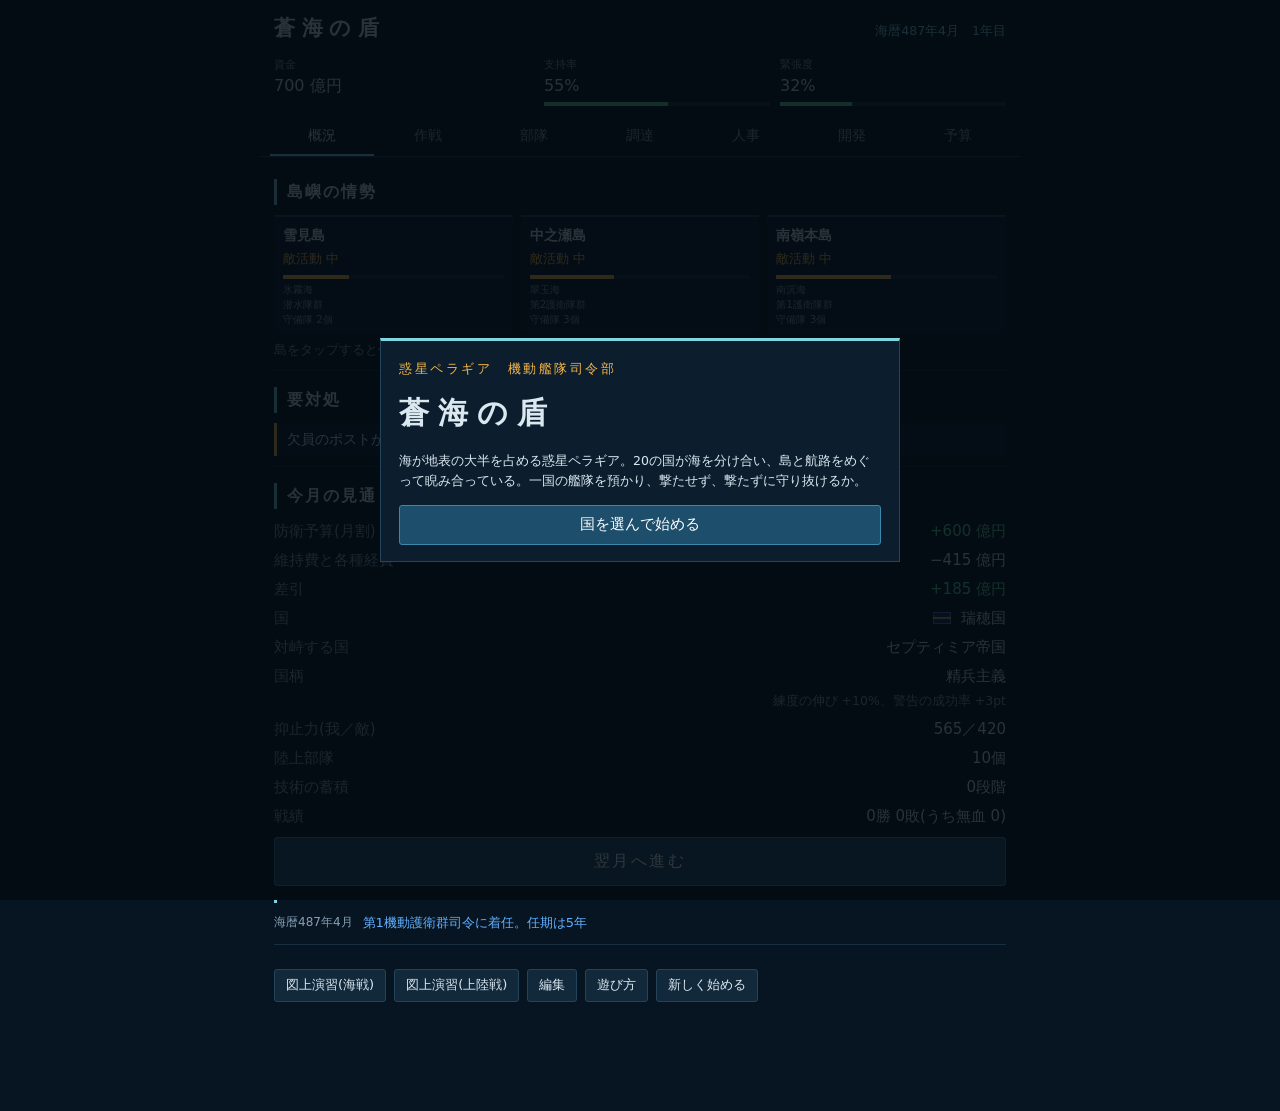
==== commit 2cef1ff4: "プレイ中の編集機能を追加 - 「概況」の編集から、遊びながら数値を書き換えられる(src/editor.js)   - 全般：資金・予算・支持率・緊張度・士気・弾薬の在庫・予備機、一括操作   - 装" ====
--- a/index.html
+++ b/index.html
@@ -226,6 +226,11 @@
 .nnav{position:sticky;top:-18px;background:var(--pn2,#0f2233);padding:8px 0;margin:-8px 0 8px;z-index:2;border-bottom:1px solid var(--ln)}
 .eqc{background:var(--pn);border-left:2px solid var(--cy);padding:8px 10px;margin:8px 0}
 .eqc .kv{margin:4px 0 0}
+
+/* 編集画面 */
+.edin{width:112px;background:var(--pn2);border:1px solid var(--ln);border-radius:3px;padding:7px 8px;color:var(--tx);font-size:14px;text-align:right;flex:0 0 auto}
+.edin.wide{width:auto;flex:1;min-width:0;text-align:left}
+.eqc .srow select,.sec>.srow select{flex:1;min-width:0;background:var(--pn2);border:1px solid var(--ln);border-radius:3px;padding:7px;color:var(--tx)}
 </style>
 </head>
 <body>
@@ -771,7 +776,7 @@
 const natSur=N=>N.sur?(N.sur.S?pick(N.sur.S)+pick(N.sur.E):pick(N.sur)):pick(NBASE.sur);
 function mkName(N){N=N||NAT;const s=natSur(N),g=pick(N.giv||NBASE.giv);return N.fmt===1?g+'・'+s:N.fmt===2?s+g:s+' '+g;}
 const seaName=(N,z)=>N.sea[z-1]+SEASUF[z];
-const eqName=k=>NAT.eq[['ftr','aew','sam','asm','aam','torp'].indexOf(k)];
+const eqName=k=>CUR.eq[EQK.indexOf(k)];
 const clsName=t=>NAMES[t]&&NAMES[t][0]?NAMES[t][0]+DSTY[NAT.ds].cls:'';
 const flName=(k,n)=>DSTY[NAT.ds].fl[k].replace('{n}',n);
 // 国の名称群を、ゲーム全体が参照する表に流し込む。新しく始めるときと、記録を読み込んだときに呼ぶ
@@ -782,8 +787,7 @@
   [1,4,7].forEach((z,i)=>{ZONES[z].isl=N.isl[i];});
   ZONES.forEach((Z,i)=>{SECT[i]=Z.n;ISL[i]=Z.isl||Z.n;});
   for(const p of POTH){const m=/^base:(\d)$/.exec(p[0]);if(m&&+m[1]>0){p[1]=ISL[+m[1]]+'基地隊司令';p[4]=SECT[+m[1]]+'の敵活動を抑える';}}
-  const e=N.eq;SHOPX.ftr.n=`艦上戦闘機「${e[0]}」×2機`;SHOPX.aew.n=`早期警戒機「${e[1]}」×1機`;SHOPX.sam.n=`艦対空ミサイル「${e[2]}」×16`;SHOPX.asm.n=`対艦ミサイル「${e[3]}」×8`;SHOPX.aam.n=`空対空ミサイル「${e[4]}」×16`;SHOPX.torp.n=`長魚雷「${e[5]}」・対潜弾 ×8`;
-  TXL=DSTY[N.ds].tx.concat(GSTY[N.gs].tx,RSTY[N.rk].tx);applyTheater(ni);}
+  TXL=DSTY[N.ds].tx.concat(GSTY[N.gs].tx,RSTY[N.rk].tx);applyTheater(ni);applyEdits(null);}
 // 画面に出す直前に、その国の用語へ言い換える
 function tx(s){s=String(s);for(const p of TXL)if(s.indexOf(p[0])>=0)s=s.split(p[0]).join(p[1]);return s;}
 // 旗は地色に帯1本。実在の旗に似ないよう、三色旗の形は避ける
@@ -986,7 +990,7 @@
 function mods(){if(_M)return _M;const M={};for(const k in STAT)M[k]=0;
   for(const l of LINE){const v=lvOf(l[0]);if(v)M[l[3]]+=l[4]*v;}
   for(const p of PROJ)if(p.fx&&S.flags[p.k])for(const k in p.fx)M[k]+=p.fx[k];
-  const nn=NATS[S.cfg.nat]||NATS[0];for(const k in nn.fx)M[k]+=nn.fx[k];for(const k in nn.efx)M[k]+=nn.efx[k];
+  const nn=NATS[S.cfg.nat]||NATS[0];for(const k in nn.fx)M[k]+=nn.fx[k];for(const k in CUR.efx)M[k]+=CUR.efx[k];if(S.ed)for(const k in S.ed.fx)if(k in M)M[k]+=S.ed.fx[k];
   BITEM.forEach((b,i)=>{M[b[4]]+=b[5]*(S.bud[i]-2);});
   const pm=postMap(),has=(id,t)=>!!pm[id]&&pm[id].tr.includes(t),ab=(id,k)=>pm[id]?effAb(pm[id],k)-10:-4,cs=clamp(1+ab('hq:cs','adm')*.03,.8,1.4),st=(id,k)=>ab(id,k)*cs;
   M.reinT+=st('hq:n3','cmd')*1.5;M.q+=st('hq:n3','cmd')*.003;M.intel+=st('hq:n2','tec')*.02;M.satT+=st('hq:n2','tec');
@@ -1134,7 +1138,7 @@
 function begin(cfg){newGame(cfg);save();ui.tab='home';render();showHelp();}
 function showTitle(){const has=!!load();mq.length=0;
   modal(`<div class="alert">惑星${PLANET}　機動艦隊司令部</div><h2 class="big">蒼海の盾</h2><p class="sm">海が地表の大半を占める惑星${PLANET}。20の国が海を分け合い、島と航路をめぐって睨み合っている。一国の艦隊を預かり、撃たせず、撃たずに守り抜けるか。</p>${has?'<p class="sm mut">新しく始めると、いまの記録は上書きされる。</p>':''}<div class="mbtn">${has?`<button class="btn pri" data-m="c">続きから</button>`:''}<button class="btn ${has?'':'pri'}" data-m="n">国を選んで始める</button></div>`,
-  {c:()=>{closeModal();S=load();applyNation(S.cfg.nat,S.cfg.riv);_M=null;_PM=null;render();if(S.over)showOver();else if(S.gpend)groundPrompt();else if(S.pending)showIncident();},n:()=>{closeModal();ui.cs=null;ui.nview='list';ui.wsc=null;ui.nsc=0;showNation();}});}
+  {c:()=>{closeModal();S=load();applyNation(S.cfg.nat,S.cfg.riv);applyEdits(S.ed);_M=null;_PM=null;render();if(S.over)showOver();else if(S.gpend)groundPrompt();else if(S.pending)showIncident();},n:()=>{closeModal();ui.cs=null;ui.nview='list';ui.wsc=null;ui.nsc=0;showNation();}});}
 // 国を選ぶ画面。20か国の名称群を見比べて、対峙する国も決める
 function showNation(){if(ui.nat==null)ui.nat=0;const info=ui.nview==='info',i=ui.nat,N=NATS[i],rv=ui.riv==null||ui.riv===i||!NATS[ui.riv]?N.rv:ui.riv,D=DSTY[N.ds],sv=TXL;let html;
   if(!info){
@@ -1524,6 +1528,7 @@
   else if(occ>=3)S.over={k:'lost',t:'敗北',d:'すべての島嶼が占領された。'};
   else if(!S.units.length)S.over={k:'lost',t:'艦隊壊滅',d:'指揮すべき艦が残っていない。'};
   else if(S.month>=y*12)S.over={k:'end',t:'任期満了',d:`${y}年の任期を全うした。`};
+  if(S.over&&S.edited)S.over.d+='(編集機能を使った記録)';
 }
 // 島嶼侵攻は即座の事案ではなく、泊地に集結する侵攻部隊として現れる
 function rollIncident(){if(S.month<1)return null;
@@ -1634,7 +1639,7 @@
   if(al.length)h+=`<section class="sec"><h2>要対処</h2>${al.map(a=>`<p class="al ${a[1]}">${a[0]}</p>`).join('')}</section>`;
   h+=`<section class="sec"><h2>今月の見通し</h2><dl class="kv"><dt>防衛予算(月割)</dt><dd class="g">+${inc} 億円</dd><dt>維持費と各種経費</dt><dd>−${cost} 億円</dd><dt>差引</dt><dd class="${inc-cost<0?'r':'g'}">${sg(inc-cost)} 億円</dd><dt>国</dt><dd><i class="flag" style="${flagCSS(NAT)}"></i> ${esc(C.nation)}</dd><dt>対峙する国</dt><dd>${RIV.f}</dd><dt>国柄</dt><dd>${NAT.tr[0]}<br><span class="sm mut">${NAT.tr[1]}</span></dd><dt>抑止力(我／敵)</dt><dd>${Math.round(fleetPower())}／${enemyPower()}</dd><dt>陸上部隊</dt><dd>${S.gnd.length}個</dd><dt>技術の蓄積</dt><dd>${totalLv()}段階</dd><dt>戦績</dt><dd>${S.stats.wins}勝 ${S.stats.loss}敗(うち無血 ${S.stats.blood0})</dd><dt>任期</dt><dd>${Math.floor(S.month/12)+1}年目／全${C.years}年</dd></dl></section>`;
   h+=`<section class="sec"><h2>記録</h2>${S.log.length?S.log.slice(0,12).map(l=>`<p class="lg ${l.c}"><span>${dateStr(l.m)}</span>${l.msg}</p>`).join(''):'<p class="mut sm">まだ記録はない</p>'}</section>`;
-  h+=`<section class="sec"><div class="brow"><button class="btn sm" onclick="A.drill()">図上演習(海戦)</button><button class="btn sm" onclick="A.gdrill()">図上演習(上陸戦)</button><button class="btn sm" onclick="A.help()">遊び方</button><button class="btn sm" onclick="A.reset()">新しく始める</button></div></section>`;
+  h+=`<section class="sec"><div class="brow"><button class="btn sm" onclick="A.drill()">図上演習(海戦)</button><button class="btn sm" onclick="A.gdrill()">図上演習(上陸戦)</button><button class="btn sm" onclick="A.edit()">編集</button><button class="btn sm" onclick="A.help()">遊び方</button><button class="btn sm" onclick="A.reset()">新しく始める</button></div></section>`;
   return h;};
 VIEW.deploy=()=>{const fsel=ui.fsel!=null?FL(ui.fsel):null,T=reinTime();
   let h=`<section class="sec"><h2>作戦図</h2>${fsel?`<p class="al am">${esc(fsel.n)}の行き先を選ぶ。作戦図の海域をタップ</p>`:''}<canvas id="wth" class="wth"></canvas><div class="brow"><button class="btn sm" onclick="A.world()">世界地図を見る</button></div><p class="mut sm">艦隊は1か月に2海域ぶん進む。事案にはその海域の艦隊が当たり、隣の海域の艦は${T}分後、2つ先の海域の艦は${T*2}分後に増援として着く。海域をタップすると詳細、艦隊の番号をタップすると行き先を選べる。</p></section>`;
@@ -1680,7 +1685,7 @@
   return h+'</section>';};
 // 装備の諸元。研究や国柄の補正を含めた、いまの値を出す
 UV.eq=()=>{const M=mods(),f=k=>M[k]||0,kt=v=>Math.round(v*60/1.852);
-  let h=`<section class="sec"><h2>${NAT.n}の装備</h2><p class="mut sm">研究・予算・国柄による補正を含めた現在の値。装備の型は国ごとに決まっていて、長所と短所がある。</p>${eqCards(NAT,f)}</section><section class="sec"><h2>艦艇</h2>`;
+  let h=`<section class="sec"><h2>${NAT.n}の装備</h2><p class="mut sm">研究・予算・国柄による補正を含めた現在の値。装備の型は国ごとに決まっていて、長所と短所がある。</p>${eqCards(CUR,f)}</section><section class="sec"><h2>艦艇</h2>`;
   for(const k of SHIPK){const t=PT[k];if(t.lock&&!S.unlock[k])continue;const sub=t.cat==='sub',r=[['船体',Math.round(t.hp*(1+(sub?f('subHp'):f('hp'))))],['速力',kt(t.spd*(1+(sub?f('subSpd'):f('spd'))))+'ノット']];
     if(t.dA)r.push(['対空レーダー',Math.round(t.dA*(1+f('radA')))+'km']);r.push(['対水上探知',Math.round(t.dS*(1+f('esm')))+'km']);if(t.so)r.push(['ソナー',Math.round(t.so*(1+(sub?f('sonarSub'):f('sonar'))))+'km']);
     if(t.sam)r.push(['艦対空ミサイル',`${Math.round(t.sam*(1+f('samCap')))}発、射程${Math.round(t.samR*(1+(t.samR>=100?f('samRL'):f('samRS'))))}km`]);if(t.asm)r.push(['対艦ミサイル',`${Math.round(t.asm*(1+f('asmCap')))}発、射程${Math.round(t.asmR*(1+f('asmR')))}km`]);
@@ -1759,6 +1764,111 @@
   nriv(i){ui.riv=i;const sc=$('#mbox').scrollTop;showNation();$('#mbox').scrollTop=sc;},
   csnat(){closeModal();ui.nat=ui.cs.nat;ui.riv=ui.cs.riv;ui.nview='list';ui.wsc=null;ui.nsc=0;showNation();},
   world(){modal(`<div class="alert">惑星${PLANET}</div><h2>世界地図</h2><p class="sm mut">白が${NAT.n}、赤が${RIV.n}。地図は指で動かせる。</p><div class="wscroll"><canvas class="wmap" data-mode="view" data-hi="${S.cfg.nat||0}" data-ri="${NATS.indexOf(RIV)}"></canvas></div><div class="mbtn"><button class="btn pri" data-m="ok">閉じる</button></div>`);}
+});
+
+/* ================= プレイ中の編集 ================= */
+// 装備の名前と型、能力の補正、艦種と陸上部隊の基準値、研究の段階、開発計画、資金や在庫を、遊びながら書き換える
+const PT0=JSON.parse(JSON.stringify(PT)),GT0=JSON.parse(JSON.stringify(GT));
+let CUR={eq:NATS[0].eq,eqa:NATS[0].eqa,efx:NATS[0].efx};
+ui.sub.edit='gen';ui.edk='ddg';
+const edS=()=>S.ed||(S.ed={fx:{},pt:{},gt:{},eqn:null,eqa:null});
+// 国の素の値に戻してから、書き換えた分だけを重ねる。E を渡さなければ素のまま
+function applyEdits(E){const N=NAT;
+  for(const k in PT0){for(const f in PT[k])if(!(f in PT0[k]))delete PT[k][f];Object.assign(PT[k],PT0[k]);}
+  for(const k in GT0)Object.assign(GT[k],GT0[k]);
+  if(E){for(const k in E.pt)if(PT[k])Object.assign(PT[k],E.pt[k]);for(const k in E.gt)if(GT[k])Object.assign(GT[k],E.gt[k]);}
+  const eqa=Object.assign({},N.eqa,E&&E.eqa||{}),efx={};for(const k of EQK){const f=EQARC[k][eqa[k]]?EQARC[k][eqa[k]][1]:{};for(const s in f)efx[s]=(efx[s]||0)+f[s];}
+  const e=E&&E.eqn?E.eqn:N.eq;CUR={eq:e,eqa,efx,n:N.n};
+  SHOPX.ftr.n=`艦上戦闘機「${e[0]}」×2機`;SHOPX.aew.n=`早期警戒機「${e[1]}」×1機`;SHOPX.sam.n=`艦対空ミサイル「${e[2]}」×16`;SHOPX.asm.n=`対艦ミサイル「${e[3]}」×8`;SHOPX.aam.n=`空対空ミサイル「${e[4]}」×16`;SHOPX.torp.n=`長魚雷「${e[5]}」・対潜弾 ×8`;
+  for(const k of GTK){SHOPX['g_'+k].n=GT[k].n;SHOPX['g_'+k].cost=GT[k].cost;SHOPX['g_'+k].build=GT[k].build;}
+  _M=null;}
+// 編集できる項目
+const EDEQ={ftr:['ftrRad','ftrFuel','ftrLoad','ftrAam','ftrAsmR','ftrSurv'],aew:['aewRad','deck'],sam:['samRL','samRS','samPk','samRate','samCap'],asm:['asmR','asmDmg','asmSpd','asmPen','asmCap'],aam:['ftrAamR','ftrAam'],torp:['torpR','torpDmg','torpPk']};
+const KT=1.852/60;
+// [項目, 表示名, 表示倍率, 下限, 上限]
+const EDPT=[['hp','船体',1,10,999],['spd','速力(ノット)',1/KT,3,60],['dA','対空レーダー(km)',1,0,900],['dS','対水上探知(km)',1,0,400],['dM','ミサイル探知(km)',1,0,300],['so','ソナー(km)',1,0,200],
+  ['sam','艦対空ミサイル(発)',1,0,200],['samR','SAMの射程(km)',1,5,400],['samPk','SAMの命中率(%)',100,5,95],['ciws','近接防御(%)',100,0,95],['ecm','電子妨害(%)',100,0,90],
+  ['asm','対艦ミサイル(発)',1,0,64],['asmR','SSMの射程(km)',1,20,600],['asmDmg','SSMの威力',1,10,200],['torp','魚雷・対潜弾(発)',1,0,48],['torpR','魚雷の射程(km)',1,5,80],
+  ['fcap','戦闘機(機)',1,0,60],['acap','警戒機(機)',1,0,8],['aam','空対空ミサイル(発)',1,0,300],['aasm','航空用の対艦ミサイル(発)',1,0,120],['tcap','輸送(個)',1,0,8],
+  ['crew','乗員(名)',1,0,3000],['cost','価格(億円)',1,10,20000],['up','維持費(億円/月)',1,0,200],['build','建造(か月)',1,1,60]];
+const EDGT=[['atk','攻撃',1,1,20],['def','防御',1,1,20],['mv','移動(マス)',1,1,6],['rng','射程(マス)',1,1,5],['cost','価格(億円)',1,10,5000],['up','維持費(億円/月)',1,0,50],['build','編成(か月)',1,1,36]];
+const edSc=k=>['%','-%','p'].includes(STAT[k][1])?100:1;
+const edIn=(lab,val,act,step)=>`<div class="srow"><label>${lab}</label><input class="edin" type="number" inputmode="decimal" step="${step||1}" value="${val}" onchange="${act}" aria-label="${String(lab).replace(/<[^>]*>/g,' ')}"></div>`;
+const edR=v=>Math.round(v*100)/100;
+function edDone(msg){S.edited=true;applyEdits(S.ed);save();render();if(msg)toast(msg);}
+
+const ED={};
+ED.gen=()=>{const st=S.stock;
+  let h=`<section class="sec"><h2>情勢と資金</h2>${edIn('資金(億円)',Math.round(S.funds),"A.edv('funds',+this.value)",100)}${edIn('年間の防衛予算(億円)',S.budget,"A.edv('budget',+this.value)",100)}${edIn('支持率(%)',Math.round(S.support),"A.edv('support',+this.value)")}${edIn('緊張度(%)',Math.round(S.tension),"A.edv('tension',+this.value)")}${edIn('士気',Math.round(S.pers.morale),"A.edv('morale',+this.value)")}</section>`;
+  h+=`<section class="sec"><h2>在庫</h2>${edIn(`艦対空ミサイル「${CUR.eq[2]}」`,st.sam,"A.edv('sam',+this.value)",8)}${edIn(`対艦ミサイル「${CUR.eq[3]}」`,st.asm,"A.edv('asm',+this.value)",8)}${edIn(`空対空ミサイル「${CUR.eq[4]}」`,st.aam,"A.edv('aam',+this.value)",8)}${edIn(`長魚雷「${CUR.eq[5]}」・対潜弾`,st.torp,"A.edv('torp',+this.value)",8)}${edIn(`予備の戦闘機「${CUR.eq[0]}」`,S.pool.ftr,"A.edv('pftr',+this.value)")}${edIn(`予備の警戒機「${CUR.eq[1]}」`,S.pool.aew,"A.edv('paew',+this.value)")}</section>`;
+  h+=`<section class="sec"><h2>まとめて書き換える</h2><div class="brow"><button class="btn sm" onclick="A.edall('rd')">全艦を整備完了にする</button><button class="btn sm" onclick="A.edall('tr')">全艦の練度 +10</button><button class="btn sm" onclick="A.edall('ammo')">全艦に弾薬を満載する</button><button class="btn sm" onclick="A.edall('gnd')">陸上部隊を全快させる</button><button class="btn sm" onclick="A.edall('fill')">曹士を定員まで満たす</button><button class="btn sm" onclick="A.edall('calm')">各海域の敵活動を下げる</button><button class="btn sm" onclick="A.edall('efl')">敵の侵攻部隊を消す</button></div></section>`;
+  return h;};
+ED.eq=()=>{const M=mods(),f=k=>M[k]||0,sp=eqSpec(CUR,f),E=S.ed||{fx:{}};
+  let h=`<section class="sec"><h2>装備</h2><p class="mut sm">名前と型を変えられる。「補正」は、型や研究とは別に足し引きする値で、0が素の状態。</p>`;
+  sp.forEach((e,i)=>{h+=`<div class="eqc"><div class="uh"><b>${EQL[e.k]}</b><span class="loc">${e.t}</span></div>
+    <div class="srow"><label>名前</label><input class="edin wide" value="${esc(CUR.eq[i])}" maxlength="14" onchange="A.edn(${i},this.value)" aria-label="${EQL[e.k]}の名前"></div>
+    <div class="srow"><label>型</label><select onchange="A.eda('${e.k}',+this.value)" aria-label="${EQL[e.k]}の型">${EQARC[e.k].map((a,k)=>`<option value="${k}" ${CUR.eqa[e.k]===k?'selected':''}>${a[0]}</option>`).join('')}</select></div>
+    ${EDEQ[e.k].map(k=>edIn(`補正：${STAT[k][0]}(${edSc(k)===100?(STAT[k][1]==='p'?'pt':'%'):'値'})`,edR(((E.fx||{})[k]||0)*edSc(k)),`A.edfx('${k}',+this.value)`)).join('')}
+    <dl class="kv">${e.r.map(x=>`<dt>${x[0]}</dt><dd>${x[1]}</dd>`).join('')}</dl></div>`;});
+  return h+`<div class="brow"><button class="btn sm" onclick="A.edreset('eq')">装備を国の初期値に戻す</button></div></section>`;};
+ED.ship=()=>{const k=PT[ui.edk]?ui.edk:'ddg',t=PT[k],b=PT0[k],ch=S.ed&&S.ed.pt[k];
+  let h=`<section class="sec"><h2>艦種の基準値</h2><p class="mut sm">その艦種のすべての艦に効く。就役済みの艦にも反映される。</p><div class="srow"><label>艦種</label><select onchange="A.edk(this.value)" aria-label="編集する艦種">${SHIPK.map(x=>`<option value="${x}" ${x===k?'selected':''}>${PT[x].n}${S.ed&&S.ed.pt[x]?'(変更あり)':''}</option>`).join('')}</select></div>`;
+  for(const d of EDPT){if(b[d[0]]==null)continue;h+=edIn(d[1]+(ch&&ch[d[0]]!=null?` <span class="am">元 ${edR(b[d[0]]*d[2])}</span>`:''),edR(t[d[0]]*d[2]),`A.edp('${k}','${d[0]}',+this.value)`);}
+  if(b.lock)h+=`<div class="srow"><label>調達</label><button class="btn sm" onclick="A.edun('${k}')">${S.unlock[k]?'解禁済み(取り消す)':'解禁する'}</button></div>`;
+  return h+`<div class="brow"><button class="btn sm" onclick="A.edreset('pt','${k}')">この艦種を元に戻す</button><button class="btn sm" onclick="A.edreset('pt')">すべての艦種を元に戻す</button></div></section>`;};
+ED.gnd=()=>{let h=`<section class="sec"><h2>陸上部隊の基準値</h2><p class="mut sm">地上戦と調達に反映される。</p>`;
+  for(const k of GTK){const t=GT[k],b=GT0[k],ch=S.ed&&S.ed.gt[k];h+=`<div class="eqc"><div class="uh"><b>${t.n}</b>${ch?'<span class="loc am">変更あり</span>':''}</div>${EDGT.map(d=>edIn(d[1]+(ch&&ch[d[0]]!=null?` <span class="am">元 ${b[d[0]]}</span>`:''),t[d[0]],`A.edg('${k}','${d[0]}',+this.value)`)).join('')}</div>`;}
+  return h+`<div class="brow"><button class="btn sm" onclick="A.edreset('gt')">陸上部隊を元に戻す</button></div></section>`;};
+ED.res=()=>{const d=ui.dom||0;
+  let h=`<section class="sec"><h2>研究　${totalLv()}／${LINE.length*10}段階</h2><div class="brow"><button class="btn sm" onclick="A.edra(-1,1)">全分野を +1</button><button class="btn sm" onclick="A.edra(-1,10)">全分野を最大に</button><button class="btn sm" onclick="A.edra(-1,0)">全分野を 0 に</button></div>
+  <div class="chips">${DOM.map((n,i)=>`<button class="${d===i?'on':''}" onclick="A.dom(${i})">${n}<small>${LINE.filter(l=>l[2]===i).reduce((a,l)=>a+lvOf(l[0]),0)}</small></button>`).join('')}</div>
+  <div class="brow"><button class="btn sm" onclick="A.edra(${d},1)">${DOM[d]}を +1</button><button class="btn sm" onclick="A.edra(${d},10)">最大に</button><button class="btn sm" onclick="A.edra(${d},0)">0 に</button></div>`;
+  for(const l of LINE.filter(l=>l[2]===d)){const lv=lvOf(l[0]);h+=`<div class="srow"><label>${l[1]}<br><small class="mut">${STAT[l[3]][0]}　${lv?fmtEff(l[3],l[4]*lv):'効果なし'}</small></label><div class="stp"><button onclick="A.edr('${l[0]}',-1)" aria-label="${l[1]}を下げる">－</button><span>${lv}</span><button onclick="A.edr('${l[0]}',1)" aria-label="${l[1]}を上げる">＋</button></div></div>`;}
+  h+=`</section><section class="sec"><h2>装備開発</h2><p class="mut sm">計画を完了済みにしたり、取り消したりできる。</p>`;
+  for(const p of PROJ){const dn=!!S.flags[p.k];h+=`<div class="srow"><label>${p.n}<br><small class="${dn?'g':'mut'}">${dn?'完了':S.projs[p.k]?'開発中':'未着手'}</small></label><button class="btn sm" onclick="A.edpj('${p.k}')">${dn?'取り消す':'完了にする'}</button></div>`;}
+  return h+'</section>';};
+ED.fx=()=>{const E=S.ed||{fx:{}},M=mods();
+  let h=`<section class="sec"><h2>能力補正</h2><p class="mut sm">研究・予算・人事・国柄とは別に、能力値へ直接足し引きする。0が素の状態。右の小さな数字は、すべてを合わせた現在の値。</p>`;
+  for(const k in STAT){const sc=edSc(k);h+=edIn(`${STAT[k][0]}<br><small class="mut">現在 ${fmtEff(k,M[k]||0)}</small>`,edR((E.fx[k]||0)*sc),`A.edfx('${k}',+this.value)`);}
+  return h+`<div class="brow"><button class="btn sm" onclick="A.edreset('fx')">補正をすべて 0 に戻す</button></div></section>`;};
+VIEW.edit=()=>`<section class="sec"><h2>編集</h2><p class="mut sm">遊びながら数値を直接書き換える。変更はすぐに反映され、記録にも残る。編集を使った記録は、任期の結果にその旨が出る。</p><div class="brow"><button class="btn sm" onclick="A.tab('home')">概況へ戻る</button></div></section>`+subtabs('edit',[['gen','全般'],['eq','装備'],['ship','艦種'],['gnd','陸上'],['res','研究'],['fx','補正']])+(ED[ui.sub.edit]||ED.gen)();
+{const rd0=VIEW.rd,un0=UV.eq;
+  VIEW.rd=()=>rd0()+`<section class="sec"><div class="brow"><button class="btn sm" onclick="A.edit('res')">研究と開発計画を編集する</button></div></section>`;
+  UV.eq=()=>`<section class="sec"><div class="brow"><button class="btn sm" onclick="A.edit('eq')">装備を編集する</button><button class="btn sm" onclick="A.edit('ship')">艦種を編集する</button></div></section>`+un0();}
+
+Object.assign(A,{
+  edit(sub){ui.tab='edit';if(sub)ui.sub.edit=sub;render();window.scrollTo(0,0);},
+  edk(k){ui.edk=k;render();},
+  edv(k,v){if(!isFinite(v))return render();
+    if(k==='funds')S.funds=clamp(Math.round(v),-99999,9999999);else if(k==='budget')S.budget=clamp(Math.round(v),1000,999999);else if(k==='support')S.support=clamp(v,1,100);else if(k==='tension')S.tension=clamp(v,0,100);
+    else if(k==='morale')S.pers.morale=clamp(v,5,100);else if(k==='pftr')S.pool.ftr=clamp(Math.round(v),0,999);else if(k==='paew')S.pool.aew=clamp(Math.round(v),0,99);else if(k in S.stock)S.stock[k]=clamp(Math.round(v),0,99999);
+    edDone();},
+  edall(w){let msg='';
+    if(w==='rd'){for(const u of S.units){u.rd=100;u.hp=100;}msg='全艦の整備度と船体を100にした';}
+    else if(w==='tr'){for(const u of S.units)u.tr=Math.min(100,u.tr+10);msg='全艦の練度を上げた';}
+    else if(w==='ammo'){_M=null;for(const u of S.units){const c=cap(u);for(const k in c)u.load[k]=c[k];}msg='全艦に弾薬を満載した';}
+    else if(w==='gnd'){for(const g of S.gnd){g.hp=10;g.tr=Math.min(100,g.tr+10);}msg='陸上部隊を全快させた';}
+    else if(w==='fill'){const rq=reqRates();for(const r of RATE)S.enl[r[0]].n=Math.max(S.enl[r[0]].n,rq[r[0]]);msg='曹士を定員まで満たした';}
+    else if(w==='calm'){S.sectors.forEach((s,i)=>{if(s.held&&s.threat>0){s.threat=Math.max(5,s.threat-20);s.est=s.threat;}});msg='各海域の敵活動を下げた';}
+    else if(w==='efl'){S.efl=[];S.fore=null;S.foreK=false;msg='敵の侵攻部隊と来月の兆候を消した';}
+    edDone(msg);},
+  edn(i,v){v=String(v).replace(/[<>&"'`「」]/g,'').trim().slice(0,14);const E=edS();if(!E.eqn)E.eqn=NAT.eq.slice();E.eqn[i]=v||NAT.eq[i];edDone();},
+  eda(k,i){if(!EQARC[k]||!EQARC[k][i])return;const E=edS();E.eqa=E.eqa||{};E.eqa[k]=i;edDone(`${EQL[k]}を${EQARC[k][i][0]}にした`);},
+  edfx(k,v){if(!STAT[k]||!isFinite(v))return render();const E=edS(),sc=edSc(k),x=clamp(v/sc,sc===100?-.9:-999,sc===100?5:999);if(x)E.fx[k]=x;else delete E.fx[k];edDone();},
+  edp(t,f,v){const d=EDPT.find(x=>x[0]===f);if(!d||!PT0[t]||PT0[t][f]==null||!isFinite(v))return render();const E=edS(),x=clamp(v,d[3],d[4])/d[2];(E.pt[t]=E.pt[t]||{})[f]=d[2]===1?Math.round(x):x;
+    if(Math.abs(E.pt[t][f]-PT0[t][f])<1e-6){delete E.pt[t][f];if(!Object.keys(E.pt[t]).length)delete E.pt[t];}edDone();},
+  edg(t,f,v){const d=EDGT.find(x=>x[0]===f);if(!d||!GT0[t]||!isFinite(v))return render();const E=edS();(E.gt[t]=E.gt[t]||{})[f]=Math.round(clamp(v,d[3],d[4]));
+    if(E.gt[t][f]===GT0[t][f]){delete E.gt[t][f];if(!Object.keys(E.gt[t]).length)delete E.gt[t];}edDone();},
+  edun(t){if(!PT0[t]||!PT0[t].lock)return;if(S.unlock[t])delete S.unlock[t];else S.unlock[t]=1;edDone(S.unlock[t]?`${PT[t].n}を調達できるようにした`:`${PT[t].n}の解禁を取り消した`);},
+  edr(id,d){const l=LINE.find(x=>x[0]===id);if(!l)return;const lv=clamp(lvOf(id)+d,0,10);if(lv)S.res[id]={lv,prog:0};else delete S.res[id];for(const lab of S.labs)if(lab.cur===id&&lv>=10)lab.cur=null;edDone();},
+  edra(dom,mode){for(const l of LINE){if(dom>=0&&l[2]!==dom)continue;const lv=mode===1?Math.min(10,lvOf(l[0])+1):mode;if(lv)S.res[l[0]]={lv,prog:0};else delete S.res[l[0]];}
+    for(const lab of S.labs)if(lab.cur&&lvOf(lab.cur)>=10)lab.cur=null;edDone(mode===10?'研究を最大にした':mode===0?'研究を0に戻した':'研究を1段階進めた');},
+  edpj(k){const p=PROJ.find(x=>x.k===k);if(!p)return;
+    if(S.flags[k]){delete S.flags[k];if(p.kind==='unit')delete S.unlock[k];if(p.kind==='kit')delete S.kits[k];}else{delete S.projs[k];S.flags[k]=1;if(p.kind==='unit')S.unlock[k]=1;if(p.kind==='kit')S.kits[k]=1;}
+    edDone(`${p.n}：${S.flags[k]?'完了にした':'取り消した'}`);},
+  edreset(w,k){const E=edS();
+    if(w==='eq'){E.eqn=null;E.eqa=null;for(const g in EDEQ)for(const s of EDEQ[g])delete E.fx[s];}else if(w==='pt'){if(k)delete E.pt[k];else E.pt={};}else if(w==='gt')E.gt={};else if(w==='fx')E.fx={};
+    edDone('元に戻した');}
 });
 
 /* ================= 戦闘 ================= */
@@ -2586,7 +2696,7 @@
 }
 initDOM();
 S=load();
-if(S){applyNation(S.cfg.nat,S.cfg.riv);render();if(S.over)showOver();else if(S.gpend)groundPrompt();else if(S.pending)showIncident();}
+if(S){applyNation(S.cfg.nat,S.cfg.riv);applyEdits(S.ed);render();if(S.over)showOver();else if(S.gpend)groundPrompt();else if(S.pending)showIncident();}
 else{newGame({});render();showTitle();}
 </script>
 </body>
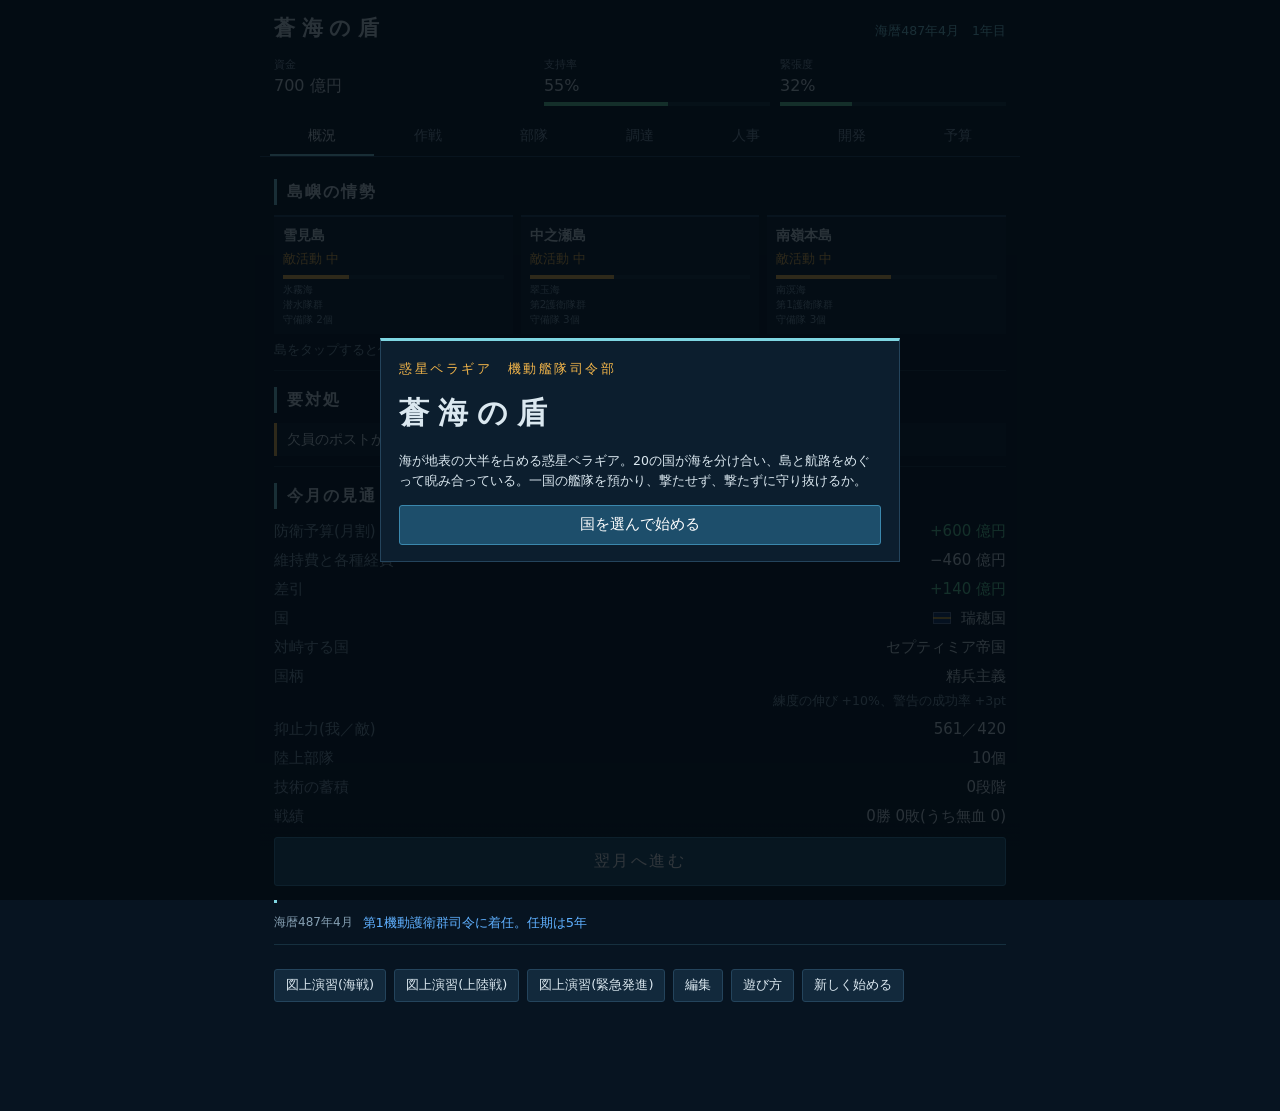
==== commit 0134b5b8: "装備の世代・艦種・航空部隊・組織図・地図の拡大を追加 - 装備体系: 44系列289機種(旧式G1〜構想G7)。研究を進めて世代交代する - 艦種を35種に(旧式護衛艦から原子力空母、アーセナル艦、無" ====
--- a/index.html
+++ b/index.html
@@ -219,11 +219,7 @@
 .ncard .srow select{flex:1;min-width:0;background:var(--pn2);border:1px solid var(--ln);border-radius:3px;padding:6px;color:var(--tx)}
 
 /* 世界地図と装備の諸元 */
-.wscroll{overflow:auto;height:300px;border:1px solid var(--ln);margin:8px 0 10px;background:#06141f;-webkit-overflow-scrolling:touch}
-.wscroll canvas{display:block}
-canvas.wmap.loc{display:block;width:100%;border:1px solid var(--ln);margin:8px 0 4px}
-canvas.wth{display:block;width:100%;border:1px solid var(--ln);margin-bottom:8px;touch-action:manipulation;background:#06141f}
-.nnav{position:sticky;top:-18px;background:var(--pn2,#0f2233);padding:8px 0;margin:-8px 0 8px;z-index:2;border-bottom:1px solid var(--ln)}
+canvascanvas.nnav{position:sticky;top:-18px;background:var(--pn2,#0f2233);padding:8px 0;margin:-8px 0 8px;z-index:2;border-bottom:1px solid var(--ln)}
 .eqc{background:var(--pn);border-left:2px solid var(--cy);padding:8px 10px;margin:8px 0}
 .eqc .kv{margin:4px 0 0}
 
@@ -231,6 +227,31 @@
 .edin{width:112px;background:var(--pn2);border:1px solid var(--ln);border-radius:3px;padding:7px 8px;color:var(--tx);font-size:14px;text-align:right;flex:0 0 auto}
 .edin.wide{width:auto;flex:1;min-width:0;text-align:left}
 .eqc .srow select,.sec>.srow select{flex:1;min-width:0;background:var(--pn2);border:1px solid var(--ln);border-radius:3px;padding:7px;color:var(--tx)}
+.mvw{position:relative;margin:8px 0 10px}
+.mvw canvas{display:block;width:100%;border:1px solid var(--ln);background:#06141f;touch-action:none;user-select:none;-webkit-user-select:none}
+.mvb{position:absolute;right:6px;top:6px;display:flex;flex-direction:column;gap:5px}
+.mvb button{width:34px;height:34px;padding:0;border:1px solid var(--ln);border-radius:3px;background:rgba(7,20,33,.86);color:#dfe9f0;font-size:17px;line-height:1}
+svg.sil{vertical-align:middle;margin-right:5px}
+.gen{display:inline-block;border:1px solid;border-radius:3px;padding:0 5px;font-size:11px;line-height:17px;margin-left:6px;white-space:nowrap;font-weight:normal}
+.eqn{border-top:1px dashed var(--ln);margin-top:8px;padding-top:8px}
+.lin{margin-top:8px}.lin summary{font-size:13px;color:var(--cy);cursor:pointer;padding:6px 0}.lin .sm{padding:2px 0}.lin .gen{margin:0 6px 0 0}
+.eqt{margin:8px 0;padding:8px 10px;border:1px solid var(--ln)}.eqt>b{display:block;margin-bottom:4px}.eqt .gen{margin-left:4px}
+.org,.org ul{list-style:none;margin:0;padding:0}
+.org ul{margin-left:13px;border-left:1px solid #2b5066;padding-left:11px}
+.org li{position:relative;margin:7px 0}
+.org ul>li:before{content:'';position:absolute;left:-11px;top:17px;width:10px;border-top:1px solid #2b5066}
+.org ul>li:last-child:after{content:'';position:absolute;left:-12px;top:18px;bottom:-8px;width:2px;background:var(--bg,#081520)}
+.ob{display:inline-flex;flex-direction:column;min-width:98px;max-width:150px;border:1px solid #3b6a85;background:#0c2233;padding:5px 8px;border-radius:3px;cursor:pointer;line-height:1.35;vertical-align:top}
+.ob small{color:var(--cy);font-size:11px}.ob b{font-size:13.5px;white-space:nowrap;overflow:hidden;text-overflow:ellipsis}.ob span{font-size:11px;color:var(--mut)}
+.ob.vac{border:1px dashed #ff6b5e;background:#2a1414}.ob.vac b{color:#ff8f84}.ob.low{border-color:#f2b54a}
+.ob.me{border-color:#9fd0ff;background:#123a55;cursor:default}.ob.wide{min-width:150px}
+.obg{display:flex;flex-wrap:wrap;gap:5px}
+.oh{display:inline-flex;align-items:center;gap:8px;background:#16384d;border:1px solid #3b6a85;border-radius:3px;padding:5px 10px;font-weight:bold;font-size:14px}
+.oh small{font-weight:normal;color:var(--mut);font-size:11.5px}
+.vb{font-style:normal;font-weight:normal;font-size:11px;color:#ff8f84;border:1px solid #ff6b5e;border-radius:3px;padding:0 5px}
+.orw{display:flex;gap:5px;align-items:stretch;flex-wrap:wrap}
+.oh2{display:flex;flex-direction:column;align-items:flex-start;justify-content:center;flex:1;min-width:130px;text-align:left;background:var(--pn);border:1px solid var(--ln);border-radius:3px;padding:5px 9px;color:inherit;line-height:1.35}
+.oh2 b{font-size:13.5px}.oh2 small{color:var(--mut);font-size:11px}.oh2 span{font-size:11px;color:var(--cy)}.oh2 i{font-style:normal}.oh2.flat{display:inline-flex}
 </style>
 </head>
 <body>
@@ -512,7 +533,7 @@
 const COURSE=[['csc','指揮幕僚課程',12,6,{cmd:2,adm:2},[2,4]],['adv','高級課程',10,8,{cmd:2,cool:2,adm:1},[4,5]],['war','術科・戦術課程',6,3,{atk:2,def:2,asw:1},[0,3]],['eng','技術課程',6,3,{tec:3},[0,4]],['abr','海外留学',12,10,{cool:2,adm:2},[2,5]]];
 
 /* ---------- カスタムスタート ---------- */
-const DEFCFG={cmdr:'',nation:'瑞穂国',fleetName:'第1機動護衛群',y0:487,nat:0,riv:null,years:5,eGrow:1,eAggr:1,incF:1,prePen:1,reinT:90,budget:7200,funds:700,tension:32,support:55,tr:65,techLv:0,labs:4,sandbox:false,
+const DEFCFG={cmdr:'',nation:'瑞穂国',fleetName:'第1機動護衛群',y0:487,nat:0,riv:null,years:5,eGrow:1,eAggr:1,incF:1,prePen:1,reinT:90,budget:7200,funds:700,tension:32,support:55,tr:65,techLv:0,era:4,labs:4,sandbox:false,
   fleet:{cvl:1,ddg:2,dd:2,ffm:1,ss:2,lst:1,opv:0,aoe:0,ftr:8,aew:1},gnd:{inf:6,amp:2,arm:0,art:1,aa:0,ssm:1}};
 const PRESET=[['標準',{}],['小艦隊の苦境',{fleet:{cvl:0,ddg:1,dd:2,ffm:2,ss:1,opv:0,aoe:0,ftr:0,aew:0},funds:400,budget:5600,tension:45}],
   ['大艦隊',{fleet:{cvl:2,ddg:4,dd:4,ffm:3,ss:4,lst:2,opv:2,aoe:1,ftr:20,aew:2},gnd:{inf:6,amp:2,arm:1,art:2,aa:1,ssm:2},budget:12000,funds:1500,eGrow:1.5,labs:5}],
@@ -782,6 +803,7 @@
 // 国の名称群を、ゲーム全体が参照する表に流し込む。新しく始めるときと、記録を読み込んだときに呼ぶ
 function applyNation(ni,ri){ni=NATS[ni]?ni:0;const N=NAT=NATS[ni];RIV=NATS[ri]&&ri!==ni?NATS[ri]:NATS[N.rv];
   const nm=natNames(ni);for(const k in NAMES)NAMES[k]=nm[k]||[];
+  for(const k in NALIAS){const b=NAMES[NALIAS[k][0]]||[],o=b.length?NALIAS[k][1]%b.length:0;NAMES[k]=b.slice(o).concat(b.slice(0,o));}
   RSTY[N.rk].rank.forEach((x,i)=>{RANK[i]=x;});
   for(let z=1;z<=7;z++){const full=seaName(N,z);ZONES[z].n=full;ZS[z]=full.length<=6?full:N.sea[z-1];}
   [1,4,7].forEach((z,i)=>{ZONES[z].isl=N.isl[i];});
@@ -793,9 +815,253 @@
 // 旗は地色に帯1本。実在の旗に似ないよう、三色旗の形は避ける
 const flagCSS=N=>`background:linear-gradient(${N.fv?90:180}deg,${N.c[0]} 38%,${N.c[1]} 38% 62%,${N.c[0]} 62%)`;
 
+/* ================= 装備体系：旧式から未来まで ================= */
+// 世代：1 旧式 … 4 現用 … 7 構想。現用(第4世代)を基準(補正0)とし、古ければ下がり、新しければ上がる
+const GENN=['','旧式','前期','後期','現用','新鋭','次世代','未来'];
+const GENC=['','#8a7f6d','#9a8f76','#a9a184','#7fb6d9','#63dba0','#f2b54a','#ff8fd0'];
+const genTag=g=>`<span class="gen" style="border-color:${GENC[g]};color:${GENC[g]}">G${g} ${GENN[g]}</span>`;
+Object.assign(STAT,{scr:['緊急発進の対処率','p'],airRdy:['航空部隊の稼働率の回復','%'],airPow:['基地航空隊の戦力','%'],strk:['対地攻撃・艦砲射撃の威力','%'],gndAA:['陸上の防空力','%']});
+const EQG=[['air','航空機'],['hel','ヘリ・無人機'],['msl','ミサイル・魚雷'],['gun','砲・近接防御'],['sen','センサー・電子戦'],['shp','艦・潜水艦の技術'],['gnd','陸上装備'],['c4','指揮・宇宙']];
+// 系列：[区分, 名称, 研究分野, 1世代あたりの効果, 開発費の重み, 機種[世代, 名称, 説明, 個別の効果]]
+const EQS={
+  ftr:['air','戦闘機',5,{ftrAam:.03,ftrRad:.08,ftrSurv:.03},1.6,[
+    [1,'亜音速ジェット戦闘機','後退翼と機関砲の第1世代。レーダーは測距だけ'],[2,'超音速迎撃戦闘機','速度と上昇力を追い、初期の誘導弾を積む'],[3,'第4世代制空戦闘機','格闘性能とルックダウン・レーダーを両立した'],
+    [4,'第4.5世代多用途戦闘機','AESAレーダーとデータリンクを備えた現用の主力'],[5,'第5世代ステルス戦闘機','低被探知とセンサー融合で、先に見つけて先に撃つ',{ftrSurv:.03}],
+    [6,'第6世代戦闘機','無人機を従え、広帯域ステルスと大出力センサーを持つ。各国で開発が進む',{ftrLoad:.2}],[7,'光学兵器搭載戦闘機','指向性エネルギー兵器と可変サイクルエンジンの構想機',{ftrSurv:.05}]]],
+  cvw:['air','艦上機',5,{deck:.06,ftrFuel:.06,ftrLoad:.05},1.3,[
+    [1,'艦上レシプロ機','プロペラの戦闘爆撃機'],[2,'艦上ジェット攻撃機','カタパルトで射出する初期の艦上ジェット'],[3,'垂直離着陸戦闘機','短い甲板から飛べるが、搭載量と航続は小さい',{ftrLoad:-.1,deck:.08}],
+    [4,'艦上多用途戦闘機','制空と対艦攻撃を一機種でこなす'],[5,'短距離離陸・垂直着陸ステルス機','軽空母でも運用できるステルス機',{ftrSurv:.03}],
+    [6,'次世代艦上戦闘機','航続を大きく延ばし、無人給油機と組む。計画段階',{ftrFuel:.1}],[7,'無人艦上戦闘機群','有人機なしで甲板を回す構想',{deck:.1}]]],
+  atk:['air','攻撃機・支援戦闘機',1,{ftrAsmR:.08,airPow:.06},1.3,[
+    [1,'雷撃機・急降下爆撃機','魚雷と爆弾で艦を襲う'],[2,'亜音速ジェット攻撃機','低空侵攻でロケット弾と爆弾を運ぶ'],[3,'支援戦闘機','対艦ミサイル4発を積む対艦攻撃の専門機'],
+    [4,'マルチロール戦闘攻撃機','精密誘導兵器とスタンドオフ・ミサイルを使い分ける'],[5,'ステルス戦闘攻撃機','防空網の内側まで入り込める',{airPow:.05}],
+    [6,'無人戦闘攻撃機','危険な目標に人を乗せずに向かう。実証機が飛んでいる'],[7,'極超音速攻撃機','迎撃の間を与えない構想機',{ftrAsmR:.1}]]],
+  bmr:['air','爆撃機',1,{strk:.1},1.8,[
+    [1,'レシプロ重爆撃機','大量の爆弾を水平爆撃で落とす'],[2,'ジェット爆撃機','亜音速で高高度を飛ぶ'],[3,'超音速爆撃機','対艦ミサイルの飽和攻撃を担う',{airPow:.04}],[4,'巡航ミサイル母機','防空圏の外から撃つ'],
+    [5,'ステルス爆撃機','全翼機。探知されずに目標の上空へ'],[6,'次世代ステルス爆撃機','小型化し、無人運用も視野に入れた新型。配備が始まりつつある',{airPow:.04}],[7,'極超音速滑空弾母機','大陸間を1時間で結ぶ構想']]],
+  aew:['air','早期警戒機',4,{aewRad:.1,scr:.03},1.2,[
+    [1,'レーダー哨戒機','機上レーダーで水平線の先を見る最初の試み'],[2,'艦上早期警戒機(初期)','背にレドームを載せたレシプロ機'],[3,'ターボプロップ早期警戒機','回転レドーム。空母でも運用できる'],
+    [4,'早期警戒管制機','要撃管制までこなす空飛ぶ指揮所'],[5,'固定アンテナ式早期警戒機','大型AESAで巡航ミサイルも捉える',{radM:.05}],
+    [6,'無人早期警戒機','滞空型無人機にセンサーを分散させる。試作段階'],[7,'成層圏滞空プラットフォーム','数か月とどまる高高度の見張り',{scr:.03}]]],
+  mpa:['air','哨戒機',2,{sosus:.05,aswPk:.012,threatSup:.25},1.2,[
+    [1,'飛行艇','目視と初期レーダーで海を見張る'],[2,'レシプロ対潜哨戒機','磁気探知機とソノブイの原型を積む'],[3,'ターボプロップ哨戒機','長時間の洋上哨戒。対潜戦の主役'],[4,'ジェット哨戒機','高速で進出し、広い海域を受け持つ'],
+    [5,'多任務哨戒機','対艦ミサイルと高高度対潜兵器を積む',{airPow:.03}],[6,'有人・無人混成哨戒','滞空型無人機が常続監視し、有人機が仕留める。導入が進む'],[7,'自律哨戒網','無人機と海中センサーが常時つながる構想']]],
+  ewa:['air','電子戦機',3,{jam:.04,ecm:.008},1,[
+    [2,'電子偵察機','電波を集めるだけの時代'],[3,'護衛電子戦機','編隊に随伴して敵レーダーを妨害する'],[4,'電子攻撃機','対レーダーミサイルを積む'],[5,'スタンドオフ電子戦機','遠方から広帯域を妨害する'],
+    [6,'無人電子攻撃機','囮と妨害を兼ねる消耗型。開発中'],[7,'認知電子戦機','未知の電波をその場で学習して妨害する構想']]],
+  tkr:['air','空中給油機',5,{ftrFuel:.08,airRdy:.05},.9,[
+    [2,'改造給油機','爆撃機を改造した初期型'],[3,'ジェット給油機','旅客機をもとにした専用機'],[4,'多用途給油輸送機','給油と輸送を兼ねる'],[5,'自動給油装置つき給油機','遠隔操作と自動化で省力化した'],
+    [6,'艦上無人給油機','空母から飛び、艦上機の足を延ばす。試験中',{deck:.05}],[7,'ステルス給油機','前線近くまで進出できる構想']]],
+  trn:['air','輸送機',10,{reinT:3,airRdy:.03},1,[
+    [1,'レシプロ輸送機','双発の汎用輸送機'],[2,'戦術輸送機','不整地に降りられる4発ターボプロップ'],[3,'ジェット輸送機','長い航続と高速'],[4,'大型戦略輸送機','戦車も運べる'],
+    [5,'次世代戦術輸送機','短距離離着陸と大搭載量'],[6,'ティルトローター輸送機','滑走路なしで島へ降りる。配備が広がっている',{reinT:2}],[7,'全翼輸送機','燃費を3割改善する構想']]],
+  uav:['hel','無人航空機',9,{radS:5,intel:.06},1,[
+    [2,'無線操縦標的機','射撃訓練の的'],[3,'戦術偵察無人機','カメラを積み、回収して現像する'],[4,'中高度滞空型無人機','衛星経由で24時間の監視'],[5,'高高度滞空型無人機','成層圏から広域を見張る',{foresee:.04}],
+    [6,'無人僚機','有人戦闘機に従い、センサーと弾庫を増やす。各国で試作中',{ftrLoad:.25}],[7,'自律無人機群','数百機が協調して飽和攻撃する構想',{airPow:.1}]]],
+  ash:['hel','哨戒ヘリコプター',2,{aswPk:.018,sonar:.05,aswR:.06},1,[
+    [1,'観測ヘリコプター','着弾観測と連絡用'],[2,'対潜ヘリコプター(初期)','吊下ソナーか魚雷のどちらかしか積めない'],[3,'艦載哨戒ヘリコプター','ソノブイと短魚雷を積み、艦の目と腕を延ばす'],
+    [4,'多機能哨戒ヘリコプター','逆合成開口レーダーと対艦ミサイルを加えた',{radS:4}],[5,'新哨戒ヘリコプター','複数機でソナーを連携させる'],
+    [6,'艦載無人ヘリコプター','有人ヘリと組んで常時滞空する。導入が進む',{radS:6}],[7,'高速複合ヘリコプター','速度と航続を倍にする構想']]],
+  ath:['hel','攻撃ヘリコプター',12,{gndPow:.02,strk:.03},1,[
+    [2,'武装ヘリコプター','汎用ヘリにロケット弾を付けた'],[3,'攻撃ヘリコプター','縦列複座の専用機。対戦車ミサイルを積む'],[4,'全天候攻撃ヘリコプター','ミリ波レーダーで夜間と悪天候でも戦える'],
+    [5,'無人機連携攻撃ヘリコプター','無人機の映像を受けて遠方から撃つ'],[6,'高速攻撃偵察機','推進プロペラで速度を倍にする。計画が進む'],[7,'無人攻撃ヘリコプター群','徘徊型弾薬と一体で運用する構想']]],
+  tph:['hel','輸送ヘリコプター',12,{garr:1.5,reinT:1.5},.9,[
+    [1,'小型ヘリコプター','負傷者の搬送が精一杯'],[2,'汎用ヘリコプター','分隊を運ぶ'],[3,'大型輸送ヘリコプター','火砲や車両を吊り下げる'],[4,'新型汎用ヘリコプター','洋上飛行に向く双発機'],
+    [5,'ティルトローター機','ヘリの倍の速さと航続で島へ届く',{reinT:1.5}],[6,'次世代垂直離着陸機','速度と航続をさらに延ばす。採用が決まりつつある'],[7,'無人輸送機','補給を無人で届ける構想']]],
+  lsam:['msl','長距離艦対空ミサイル',0,{samRL:.1,samPk:.025},1.4,[
+    [2,'ビームライディング式SAM','レーダーの電波に乗って飛ぶ初期の艦隊防空'],[3,'セミアクティブSAM','艦が目標を照らし続ける必要がある'],[4,'艦隊防空システム用SAM','同時多目標に対処できる現用の主力'],
+    [5,'アクティブ長射程SAM','水平線の向こうへ撃ち込める',{cec:.1}],[6,'弾道弾・極超音速迎撃SAM','大気圏外と滑空段階を迎撃する。配備が進む',{antiSS:.05}],[7,'滑空段階迎撃弾','極超音速滑空弾を専門に落とす構想',{antiSS:.08}]]],
+  ssam:['msl','短距離艦対空ミサイル',0,{samRS:.1,samRate:.04},1,[
+    [2,'指令誘導式短SAM','手動で照準する'],[3,'個艦防空ミサイル','箱形発射機から撃つ'],[4,'発展型個艦防空ミサイル','VLSに4発ずつ収まる'],[5,'アクティブ短SAM','撃ち放しで同時対処数を増やす'],
+    [6,'高機動迎撃ミサイル','極超音速目標への側方推力を持つ。開発中',{antiSS:.03}],[7,'超小型迎撃弾','無人機の群れを数で迎え撃つ構想']]],
+  ssm:['msl','艦対艦ミサイル',1,{asmR:.12,asmPen:.02,asmDmg:.03},1.3,[
+    [2,'初期の対艦ミサイル','大きく遅いが、砲の射程の外から撃てる'],[3,'亜音速シースキマー','海面すれすれを飛ぶ'],[4,'ステルス対艦ミサイル','低被探知の機体で発見を遅らせる',{asmLow:.1}],
+    [4,'超音速対艦ミサイル','迎撃の時間を奪う。射程は短い',{asmSpd:1,asmR:-.15,asmPen:.03}],[5,'長射程ステルス巡航ミサイル','目標を自分で識別して回り込む',{asmLow:.15}],
+    [6,'極超音速対艦ミサイル','マッハ5以上。実戦配備が始まった',{asmSpd:2.2,asmPen:.05}],[7,'極超音速滑空弾','滑空しながら機動し、迎撃はほぼ不可能という構想',{asmSpd:3,asmPen:.08}]]],
+  aasm:['msl','空対艦ミサイル',1,{ftrAsmR:.1,asmDmg:.02},1,[
+    [2,'空対艦ロケット弾','無誘導'],[3,'空対艦ミサイル(初期)','亜音速'],[4,'空対艦ミサイル','赤外線画像で終末誘導する'],[5,'超音速空対艦ミサイル','ラムジェット推進',{asmPen:.03}],
+    [6,'ステルス機内搭載型ミサイル','機体内に収まり、ステルスを損なわない。配備が進む'],[7,'極超音速空対艦ミサイル','戦闘機から撃てる極超音速弾の構想',{asmPen:.05}]]],
+  aam:['msl','空対空ミサイル',5,{ftrAam:.025,ftrAamR:.1},1.1,[
+    [1,'機関砲','後ろを取るしかない'],[2,'赤外線誘導AAM(初期)','排気を後ろから追う'],[3,'セミアクティブ中距離AAM','母機が照射を続ける'],[4,'アクティブ中距離AAM','撃ち放しができる'],
+    [5,'ダクテッドロケットAAM','終末まで加速を保つ長射程弾'],[6,'超長射程AAM','警戒機や給油機を遠方から狙う。配備が始まった'],[7,'自衛用小型迎撃弾','飛んでくるミサイルを撃ち落とす構想',{ftrSurv:.06}]]],
+  lacm:['msl','巡航ミサイル(対地)',1,{strk:.1},1.2,[
+    [3,'対地巡航ミサイル','地形を照合しながら低空を飛ぶ'],[4,'精密誘導巡航ミサイル','衛星測位と画像照合で数mの精度'],[5,'スタンドオフ・ミサイル','ステルス形状で1000kmを飛ぶ'],
+    [6,'極超音速巡航ミサイル','スクラムジェット推進。試験が続く'],[7,'極超音速滑空体','弾道と滑空を組み合わせる構想']]],
+  asroc:['msl','対潜ミサイル',2,{aswR:.1,aswPk:.012},.8,[
+    [1,'爆雷','真上まで行って落とす'],[2,'対潜ロケット弾','前方に投射する'],[3,'対潜ロケット','短魚雷をロケットで運ぶ'],[4,'垂直発射対潜ロケット','VLSから全周に撃てる'],
+    [5,'新型対潜ミサイル','射程を倍にした'],[6,'長射程対潜ミサイル','滑空翼で数十km先へ届く。開発中'],[7,'無人機投下式対潜兵器','無人機が目標の真上まで運ぶ構想']]],
+  torp:['msl','長魚雷',6,{torpDmg:.06,torpPk:.025,torpR:.08},1,[
+    [1,'直進魚雷','まっすぐ走るだけ'],[2,'音響ホーミング魚雷','音を追う'],[3,'有線誘導魚雷','艦から操る'],[4,'高速長魚雷','ポンプジェット推進で静かに速い'],
+    [5,'新型長魚雷','囮を見分ける'],[6,'長射程自律魚雷','自分で捜索して攻撃する。開発中'],[7,'超高速魚雷','泡に包まれて時速数百kmで走る構想',{torpPk:.04}]]],
+  ltorp:['msl','短魚雷',2,{aswPk:.02},.7,[
+    [2,'短魚雷(初期)','浅い海では使えない'],[3,'短魚雷','ヘリと艦の共通装備'],[4,'高性能短魚雷','深く潜る原潜を追える'],[5,'新型短魚雷','浅海域と囮に強い'],[6,'超小型魚雷','魚雷を迎え撃つ魚雷を兼ねる。試験中',{decoy:.06}]]],
+  gun:['gun','艦砲',1,{strk:.05,ciws:.006},.8,[
+    [1,'手動式艦砲','人力で装填する'],[2,'両用砲','対空と対水上を兼ねる'],[3,'自動速射砲','毎分数十発'],[4,'軽量長砲身砲','無人砲塔'],
+    [5,'誘導砲弾','射程100kmの精密射撃'],[6,'電磁加速砲','火薬を使わず極超音速で撃ち出す。洋上試験が進む',{gun:.1,antiSS:.04}],[7,'連射式電磁加速砲','ミサイル防衛の主役になる構想',{gun:.15,antiSS:.06}]]],
+  ciws:['gun','近接防御火器',0,{ciws:.04},.9,[
+    [1,'高射機関砲','目視で撃つ'],[2,'レーダー管制機関砲','射撃指揮装置と連動する'],[3,'多銃身機関砲','全自動で弾幕を張る'],[4,'近接防空ミサイル','機関砲の外側で迎え撃つ'],
+    [5,'誘導砲弾式近接防御','一発ごとに軌道を修正する'],[6,'高出力レーザー','光の速さで、弾切れがない。艦への搭載が始まった',{antiSS:.03}],[7,'高出力マイクロ波','無人機の群れをまとめて無力化する構想',{antiSS:.05}]]],
+  rad:['sen','対空レーダー',4,{radA:.1,radM:.08},1.2,[
+    [1,'対空捜索レーダー(初期)','方位と距離だけがわかる'],[2,'3次元レーダー','高度もわかる'],[3,'パッシブ・フェーズドアレイ','電子的にビームを振る'],[4,'多機能AESAレーダー','捜索・追尾・誘導を1基でこなす'],
+    [5,'窒化ガリウムAESA','出力と感度を数倍にした',{antiLO:.1}],[6,'分散協調レーダー','複数艦のアンテナを1つのレーダーとして使う。開発中',{antiLO:.15,cec:.1}],[7,'量子レーダー','ステルスを無効にするという構想',{antiLO:.4}]]],
+  son:['sen','艦のソナー',2,{sonar:.1},1,[
+    [1,'探信儀','真下しか聞こえない'],[2,'船体ソナー','艦首に据える'],[3,'曳航アレイ','長い聴音線を引く'],[4,'可変深度ソナー','層の下の潜水艦を探す'],
+    [5,'マルチスタティック・ソナー','艦とヘリが送受信を分担する'],[6,'無人機連携の水中監視','無人艇が聴音線を広げる。導入が進む',{sosus:.08}],[7,'光ファイバー聴音網','海底と艦を結ぶ構想',{sosus:.12}]]],
+  sson:['sen','潜水艦のソナー',6,{sonarSub:.1},1,[
+    [1,'水中聴音機','方位だけがわかる'],[2,'艦首ソナー','円筒形の配列'],[3,'側面アレイ','艦の横腹に並べる'],[4,'曳航・側面統合ソナー','遠距離の探知'],
+    [5,'光ファイバー・ソナー','雑音に強い'],[6,'コンフォーマル・ソナー','艦首全体を聴音面にする。新造艦で採用が進む'],[7,'量子磁気センサー','音を出さない目標を磁気で探す構想']]],
+  ew:['sen','電子戦装置',3,{ecm:.03,esm:.08},1,[
+    [1,'逆探知機','敵のレーダー波に気づける'],[2,'電波探知とチャフ','紙片で欺く'],[3,'電波妨害装置','雑音で覆う'],[4,'統合電子戦装置','探知から妨害までを自動で行う'],
+    [5,'デジタル電波記憶・囮弾','敵の電波を記憶して偽の目標を返す',{asmPen:.01}],[6,'艦外電子攻撃','無人機や囮から妨害する。配備が始まった'],[7,'認知電子戦','未知の脅威に即応する構想',{jam:.06}]]],
+  cms:['c4','戦闘指揮システム',8,{samRate:.05,cec:.1},1.2,[
+    [1,'手書きの対勢作図','人が線を引く'],[2,'戦術情報処理装置','計算機が目標を管理する'],[3,'データリンク統合','艦隊で画面を共有する'],[4,'共同交戦能力','他艦の探知で撃てる'],
+    [5,'統合防空ミサイル防衛','航空機と弾道弾を同時に扱う'],[6,'人工知能による交戦支援','脅威の順位づけを機械が提案する。試験運用中',{q:.01}],[7,'全領域統合指揮','陸海空宇宙を1つの画面で動かす構想',{q:.02}]]],
+  hull:['shp','船体・ステルス',7,{stealth:.04,hp:.03},1.2,[
+    [1,'リベット構造の船体','重く、被害に弱い'],[2,'溶接船体','軽く強い'],[3,'角張った上部構造','まだ反射は大きい'],[4,'傾斜船体','レーダー反射を抑える'],
+    [5,'統合マスト','アンテナを塔にまとめる'],[6,'低被探知の新船型','波を貫く船首。次の艦で採用が検討されている',{spd:.03}],[7,'メタマテリアル外皮','電波を曲げて逸らす構想']]],
+  dcs:['shp','ダメージコントロール',7,{dc:.04,crewReq:.02},.8,[
+    [1,'人力の応急','バケツと木栓'],[2,'消火主管と区画化','水密区画で沈みにくくする'],[3,'固定消火装置','ガスで消す'],[4,'監視制御の集中化','艦橋で全艦の状態がわかる'],
+    [5,'自動化された応急','無人区画を自動で消火する'],[6,'自律応急ロボット','人が入れない区画で働く。研究中'],[7,'自己修復構造','亀裂を自ら塞ぐ素材の構想']]],
+  prop:['shp','水上艦の機関',7,{spd:.02,upk:.012,rdDecay:.04},1,[
+    [1,'蒸気タービン','缶の火を落とせない'],[2,'ディーゼル機関','燃費がよい'],[3,'ガスタービン','すぐ全速が出る'],[4,'複合推進','巡航と高速で機関を使い分ける'],
+    [5,'統合電気推進','電力を兵器にも回せる'],[6,'大容量電力システム','レーザーや電磁砲のための発電。次の艦で検討されている',{gun:.03}],[7,'超電導推進','損失のない電動機の構想']]],
+  subp:['shp','潜水艦の動力',6,{quiet:.05,subSpd:.05,subHide:.08},1.3,[
+    [1,'ディーゼル・電池(可潜艦)','浮上して充電する'],[2,'シュノーケル','潜ったまま充電できる'],[3,'涙滴型船体','水中で速い'],[4,'非大気依存推進','数週間浮上しない'],
+    [5,'リチウムイオン電池','水中で高速を長く保てる'],[6,'全固体電池','容量をさらに増やす。研究が進む'],[7,'小型原子炉・燃料電池複合','静かさと持久力を両立する構想']]],
+  uuv:['shp','無人潜水機',9,{sosus:.05,sonar:.03},1,[
+    [3,'遠隔操作の機雷処分具','有線で操る'],[4,'自律型機雷捜索機','海底を自分で調べる'],[5,'大型無人潜水機','数日の単独行動'],[6,'超大型無人潜水機','機雷敷設と監視を無人で行う。各国で試験中',{threatSup:.4}],[7,'自律潜水機群','海中に見張りの網を張る構想',{threatSup:.6}]]],
+  usvt:['shp','無人水上艇',9,{usv:.1,threatSup:.2},1,[
+    [3,'無線操縦の標的艇','射撃訓練用'],[4,'掃海用無人艇','危険な海面を人の代わりに走る'],[5,'警戒監視無人艇','港と沿岸を見張る'],[6,'戦闘用無人水上艦','ミサイルを積んで有人艦に従う。試験艦が就役している'],[7,'自律無人艦隊','人の乗らない戦隊の構想']]],
+  tank:['gnd','戦車',12,{gndPow:.03},1.1,[
+    [1,'第1世代戦車','鋳造砲塔と90mm砲'],[2,'第2世代戦車','105mm砲と夜間暗視'],[3,'第3世代戦車','複合装甲と120mm砲'],[4,'第3.5世代戦車','データリンクと軽量化'],
+    [5,'能動防護つき戦車','飛んでくる弾を撃ち落とす'],[6,'次世代戦車','無人砲塔と大口径砲。試作車が公開されている'],[7,'無人戦闘車両群','有人車1両が無人車を率いる構想']]],
+  ifv:['gnd','装甲車・水陸両用車',12,{gndPow:.02,garr:1},1,[
+    [1,'半装軌車','荷台に兵を乗せる'],[2,'装甲兵員輸送車','弾片を防ぐ箱'],[3,'水陸両用強襲車','海から浜へ乗り上げる'],[4,'装輪装甲車','道路を速く走る'],
+    [5,'新型水陸両用車','波の高い海でも速い'],[6,'ハイブリッド装甲車','静かに動き、電力を兵器に回す。開発中'],[7,'無人水陸両用車','先頭で浜に上がる構想']]],
+  art:['gnd','火砲・ロケット',12,{gndPow:.02,strk:.04},1,[
+    [1,'牽引砲','車で引く'],[2,'自走砲','撃ってすぐ動ける'],[3,'多連装ロケット','面を制圧する'],[4,'装輪自走砲','道路で長距離を動ける'],
+    [5,'誘導ロケット弾','数十km先の一点を撃つ'],[6,'島嶼防衛用の高速滑空弾','数百km先の島へ届く。配備が始まる',{strk:.08}],[7,'極超音速誘導弾','2000km先を撃つ構想',{strk:.12}]]],
+  gsam:['gnd','地対空ミサイル',12,{gndAA:.12},1.1,[
+    [1,'高射砲','弾幕を張る'],[2,'初期の地対空ミサイル','高高度の爆撃機用'],[3,'短距離地対空ミサイル','車載で前線に随伴する'],[4,'中距離地対空ミサイル','巡航ミサイルも落とせる'],
+    [5,'弾道弾対処ミサイル','終末段階で迎え撃つ'],[6,'極超音速対処ミサイル','滑空弾を追える。開発中',{antiSS:.03}],[7,'陸上レーザー防空','無人機と砲弾を光で落とす構想']]],
+  gssm:['gnd','地対艦ミサイル',12,{asmR:.03,asmPen:.006,garr:.8},1.1,[
+    [2,'沿岸砲','海峡をにらむ'],[3,'地対艦ミサイル(初期)','山の陰から撃てる'],[4,'地対艦ミサイル','車載で隠れながら撃つ'],[5,'能力向上型地対艦ミサイル','射程1000km級。配備が進む'],
+    [6,'長射程ステルス地対艦ミサイル','島から海域全体を覆う。開発中'],[7,'対艦弾道ミサイル','洋上の艦を弾道弾で狙う構想',{asmPen:.02}]]],
+  inf:['gnd','歩兵装備',12,{gndPow:.015,garr:.8},.7,[
+    [1,'ボルトアクション小銃','一発ずつ込める'],[2,'自動小銃','分隊の火力が増す'],[3,'対戦車誘導弾','歩兵が戦車を倒せる'],[4,'個人用情報端末','味方の位置が地図に出る'],
+    [5,'徘徊型弾薬','上空で待ち、目標に突入する'],[6,'小型無人機と対無人機装備','分隊ごとに無人機を飛ばす。普及が進む'],[7,'強化外骨格','重い装備を担いで走る構想']]],
+  sat:['c4','衛星',14,{satT:6,intel:.08},1.3,[
+    [2,'フィルム回収式偵察衛星','写真が届くまで数日'],[3,'電子光学偵察衛星','画像を電送する'],[4,'レーダー偵察衛星','雲と夜を見通す'],[5,'小型衛星コンステレーション','数十分おきに同じ場所を見る',{foresee:.05}],
+    [6,'滑空弾追尾衛星網','極超音速弾を宇宙から追い続ける。打ち上げが始まった',{antiSS:.04}],[7,'宇宙配備センサー網','常時、全球を監視する構想',{foresee:.1}]]],
+  com:['c4','通信・データリンク',8,{cec:.08,reinT:2},1,[
+    [1,'発光信号と無線電信','傍受されやすい'],[2,'暗号無線','音声で指揮する'],[3,'戦術データリンク','目標情報を自動で配る'],[4,'衛星通信','水平線の先とつながる'],
+    [5,'大容量データリンク','映像を共有する'],[6,'低軌道衛星通信網','妨害に強く、遅延が小さい。軍用化が進む'],[7,'量子暗号通信','原理的に盗聴できない構想',{eIntel:.2}]]],
+  cyb:['c4','サイバー・情報戦',14,{eIntel:.08,warn:.008},.9,[
+    [3,'通信保全','暗号と周波数の管理'],[4,'サイバー防護','網への侵入を防ぐ'],[5,'能動的サイバー防御','攻撃の元を無力化する'],[6,'人工知能による情報分析','膨大な情報から兆候を拾う。導入が進む',{foresee:.05}],[7,'認知領域の防護','偽情報から世論を守る構想',{warn:.02}]]]
+};
+const EQSK=Object.keys(EQS);
+const EQLEG={ftr:'ftr',aew:'aew',lsam:'sam',ssm:'asm',aam:'aam',torp:'torp'};   // 国ごとの名前を持つ系列
+const EQ_C=[0,40,70,110,160,300,520,800],EQ_T=[0,5,7,9,11,15,21,28],EQ_NEED=[0,0,0,0,0,8,20,36];
+const eqMdl=(s,i)=>EQS[s][5][i]||EQS[s][5][0];
+function eqFx(s,i){const e=EQS[s],m=eqMdl(s,i),o={};for(const k in e[3])o[k]=e[3][k]*(m[0]-4);if(m[3])for(const k in m[3])o[k]=(o[k]||0)+m[3][k];return o;}
+const eqCur=s=>{const i=S.eqm&&S.eqm[s]!=null?S.eqm[s]:eqDef(s,4);return{i,m:eqMdl(s,i),g:eqMdl(s,i)[0]};};
+// その世代以下でいちばん新しい機種(なければいちばん古い機種)
+function eqDef(s,g){const ms=EQS[s][5];let b=0;ms.forEach((m,i)=>{if(m[0]<=g&&m[0]>ms[b][0])b=i;});return b;}
+// 開始時の装備：全体の世代を基準に、国ごとに得手不得手で1世代ずれる
+function eqStart(ni,era){const r=rng32(1009*(ni+3)),N=NATS[ni]||NATS[0],o={};
+  for(const s of EQSK){const v=r();let g=era+(v<.2?-1:v>.88?1:0);for(const k in EQS[s][3])if(N.fx&&N.fx[k]>0){g=Math.max(g,era+1);break;}o[s]=eqDef(s,clamp(g,1,6));}return o;}
+const domLv=d=>{let s=0;for(const l of LINE)if(l[2]===d)s+=lvOf(l[0]);return s;};
+const eqKey=(s,i)=>'eq:'+s+':'+i;
+const eqLabel=s=>{const c=eqCur(s),lg=EQLEG[s];return c.m[1]+(lg&&typeof eqName==='function'&&eqName(lg)?`「${eqName(lg)}」`:'');};
+const eqBusy=s=>Object.keys(S.projs).find(k=>k.startsWith('eq:'+s+':'))||null;
+const fxText=fx=>Object.keys(fx).filter(k=>Math.abs(fx[k])>1e-6).map(k=>`<span class="${fx[k]>0?'g':'r'}">${STAT[k][0]} ${fmtEff(k,fx[k])}</span>`).join('、')||'基準どおり';
+// 機種ごとの開発計画を、既存の開発計画と同じ仕組みに載せる
+for(const s of EQSK){const e=EQS[s];e[5].forEach((m,i)=>{const g=m[0],c=Math.round(EQ_C[g]*e[4]/10)*10,t=EQ_T[g];
+  PROJ.push({k:eqKey(s,i),n:m[1],kind:'eq',slot:s,idx:i,g,req:{},dreq:[e[2],EQ_NEED[g]],c:[Math.round(c*.2),Math.round(c*.5),Math.round(c*.3)],t:[Math.max(1,Math.round(t*.25)),Math.max(1,Math.round(t*.45)),Math.max(1,Math.round(t*.3))]});});}
+/* ---------- 研究分野の追加：陸・空・宇宙・先進技術 ---------- */
+DOM.push('陸上装備','航空作戦','宇宙・サイバー','先進技術');
+LINE.push(
+  ['ga','複合装甲',12,'gndPow',.008,30],['gf','火砲・弾薬',12,'gndPow',.006,28],['gi','歩兵装備',12,'gndPow',.005,24],['gv','水陸両用技術',12,'garr',.5,30],['gb','築城・陣地',12,'garr',.4,26],
+  ['gq','野戦防空',12,'gndAA',.03,32],['gr','長射程精密火力',12,'strk',.02,36],['gh','回転翼機',12,'gndPow',.004,30],['gn','戦場ネットワーク',12,'gndPow',.005,32],['gd','対無人機',12,'gndAA',.025,34],
+  ['ae1','航空エンジン',13,'airPow',.012,34],['as1','ステルス機体',13,'ftrSurv',.008,38],['av1','機上電子機器',13,'scr',.006,30],['ac1','要撃管制',13,'scr',.008,28],['ab1','基地の抗堪化',13,'airRdy',.03,26],
+  ['am1','整備・補給の効率化',13,'airRdy',.04,26],['ap1','搭乗員の養成',13,'airPow',.01,28],['aw1','精密誘導兵器',13,'strk',.02,32],['ar2','空中給油・長距離進出',13,'ftrFuel',.03,30],['au2','有人・無人協調',13,'airPow',.012,40],
+  ['s1','偵察衛星',14,'satT',2,34],['s2','測位衛星',14,'asmPen',.004,32],['s3','早期警戒衛星',14,'foresee',.012,38],['s4','通信衛星',14,'reinT',1.5,30],['s5','宇宙状況監視',14,'intel',.03,34],
+  ['s6','サイバー防御',14,'eIntel',.04,30],['s7','サイバー攻撃',14,'jam',.012,38],['s8','公開情報分析',14,'foresee',.01,26],['s9','暗号解読',14,'intel',.04,36],['s0','戦略的情報発信',14,'warn',.004,28],
+  ['x1','指向性エネルギー',15,'ciws',.008,44],['x2','高出力マイクロ波',15,'antiSS',.008,44],['x3','電磁加速',15,'gun',.01,46],['x4','極超音速推進',15,'asmSpd',.1,46],['x5','人工知能',15,'q',.002,44],
+  ['x6','量子センシング',15,'antiLO',.04,46],['x7','新素材',15,'hp',.012,40],['x8','次世代電池',15,'subSpd',.02,40],['x9','自律・群制御',15,'usv',.03,42],['x0','積層造形',15,'buildT',.012,38]);
+LABT[3].d.push(13);LABT[5].d.push(15,14);LABT[7].d.push(12,13,14,15);
+LABT.push({n:'陸上装備研究所',d:[12,10]},{n:'宇宙・サイバー研究所',d:[14,8,13]});
+/* ---------- 艦種の追加：旧式艦から構想中の艦まで ---------- */
+Object.assign(PT,{
+  de:{n:'旧式護衛艦',s:'DE',gen:2,cat:'ship',hp:70,spd:.8,dA:110,dS:55,dM:14,so:12,ciws:.2,ecm:.05,torp:4,torpR:10,crew:180,cost:150,up:3,build:5,val:14,d:'砲と爆雷の時代の艦。安いが、ミサイルには無力'},
+  pg:{n:'ミサイル艇',s:'PG',gen:3,cat:'ship',hp:28,spd:1.2,dA:60,dS:40,dM:14,so:0,ciws:.25,ecm:.1,asm:4,asmR:120,asmDmg:50,crew:25,cost:110,up:1.5,build:4,val:18,d:'小さく速い。対艦ミサイル4発だけが武器'},
+  ddk:{n:'対潜護衛艦',s:'DDK',gen:3,cat:'ship',hp:95,spd:.88,dA:160,dS:70,dM:22,so:28,sam:8,samR:12,samPk:.45,samRate:.45,ciws:.35,ecm:.15,asm:4,asmR:110,asmDmg:50,torp:8,torpR:16,crew:220,cost:420,up:7,build:8,val:36,d:'ひと世代前の対潜艦。防空は心もとない'},
+  ddgo:{n:'旧式ミサイル護衛艦',s:'DDGO',gen:3,cat:'ship',hp:115,spd:.88,dA:300,dS:42,dM:30,so:14,sam:40,samR:70,samPk:.55,samRate:.4,ciws:.4,ecm:.2,asm:8,asmR:110,asmDmg:50,torp:6,torpR:16,crew:280,cost:900,up:12,build:12,val:60,d:'単装発射機の防空艦。同時に相手できる目標が少ない'},
+  ddh:{n:'ヘリコプター護衛艦',s:'DDH',gen:3,cat:'ship',hp:150,spd:.88,dA:220,dS:110,dM:30,so:42,sam:16,samR:12,samPk:.55,samRate:.4,ciws:.45,ecm:.2,torp:12,torpR:24,crew:350,cost:1100,up:13,build:14,val:62,d:'哨戒ヘリ3機で広く潜水艦を狩る'},
+  sso:{n:'旧式潜水艦',s:'SSO',gen:2,cat:'sub',hp:55,spd:.5,dA:0,dS:28,dM:0,so:34,torp:10,torpR:16,quiet:-.15,crew:75,cost:380,up:5,build:10,val:32,d:'ひと昔前の通常動力艦。安いが見つかりやすい'},
+  fc:{n:'コルベット',s:'FC',gen:4,cat:'ship',hp:55,spd:.9,dA:140,dS:60,dM:26,so:16,sam:8,samR:10,samPk:.55,samRate:.4,ciws:.45,ecm:.2,asm:8,asmR:140,asmDmg:50,torp:4,torpR:12,crew:60,cost:300,up:4,build:7,val:28,d:'沿岸向けの小型戦闘艦'},
+  cg:{n:'ミサイル巡洋艦',s:'CG',gen:4,cat:'ship',hp:190,spd:.9,dA:460,dS:44,dM:46,so:16,sam:88,samR:160,samPk:.73,samRate:.19,ciws:.5,ecm:.3,asm:16,asmR:160,asmDmg:58,torp:6,torpR:20,crew:340,cost:2400,up:22,build:20,val:135,d:'大きな船体にSAM 88発と対艦ミサイル16発'},
+  lpd:{n:'ドック型輸送艦',s:'LPD',gen:4,cat:'ship',hp:170,spd:.75,dA:150,dS:40,dM:24,so:0,ciws:.45,ecm:.15,tcap:3,crew:200,cost:950,up:9,build:12,val:10,d:'陸上部隊を3個運ぶ。艦内のドックから上陸用舟艇を出す'},
+  lsm:{n:'中型揚陸艦',s:'LSM',gen:5,cat:'ship',hp:60,spd:.7,dA:60,dS:30,dM:14,so:0,ciws:.25,ecm:.05,tcap:1,crew:40,cost:210,up:2,build:5,val:3,d:'浜に直接乗り上げる小さな揚陸艦。陸上部隊1個を島へ運ぶ'},
+  lha:{n:'軽空母型強襲揚陸艦',s:'LHA',gen:5,cat:'ship',hp:260,spd:.82,dA:240,dS:42,dM:30,so:0,sam:16,samR:12,samPk:.6,samRate:.35,ciws:.5,ecm:.22,aam:32,aasm:12,fcap:8,acap:1,tcap:3,crew:600,cost:3600,up:30,build:26,val:110,d:'戦闘機8機と陸上部隊3個を同時に運ぶ',lock:1},
+  bmd:{n:'ミサイル防衛艦',s:'BMD',gen:5,cat:'ship',hp:210,spd:.8,dA:600,dS:44,dM:55,so:10,sam:128,samR:200,samPk:.76,samRate:.16,ciws:.55,ecm:.32,asm:8,asmR:160,asmDmg:58,crew:240,cost:3900,up:30,build:26,val:170,d:'SAM 128発。大型レーダーで艦隊の空を覆う',lock:1},
+  ssn:{n:'原子力潜水艦',s:'SSN',gen:5,cat:'sub',hp:110,spd:1,dA:0,dS:40,dM:0,so:70,asm:12,asmR:200,asmDmg:58,torp:24,torpR:30,quiet:.1,crew:110,cost:3200,up:26,build:30,val:130,d:'水上艦並みの速力で、いつまでも潜っていられる',lock:1},
+  cvn:{n:'原子力航空母艦',s:'CVN',gen:5,cat:'ship',hp:480,spd:.95,dA:300,dS:44,dM:34,so:8,sam:32,samR:15,samPk:.64,samRate:.3,ciws:.6,ecm:.3,aam:160,aasm:72,fcap:40,acap:4,crew:3200,cost:14000,up:120,build:54,val:420,d:'戦闘機40機。国の威信そのもの',lock:1},
+  ssg:{n:'ミサイル潜水艦',s:'SSG',gen:6,cat:'sub',hp:95,spd:.72,dA:0,dS:40,dM:0,so:66,asm:20,asmR:220,asmDmg:60,torp:16,torpR:30,quiet:.28,crew:70,cost:1500,up:12,build:20,val:110,d:'垂直発射装置を持つ通常動力艦。各国で計画が進む',lock:1},
+  cvu:{n:'無人機母艦',s:'CVU',gen:6,cat:'ship',hp:180,spd:.85,dA:240,dS:42,dM:30,so:0,sam:16,samR:12,samPk:.6,samRate:.35,ciws:.5,ecm:.22,aam:48,aasm:20,fcap:12,acap:2,crew:150,cost:2400,up:18,build:20,val:110,d:'無人機だけを運用する小型空母。乗員は少ない',lock:1},
+  ars:{n:'アーセナル艦',s:'ARS',gen:6,cat:'ship',hp:150,spd:.8,dA:120,dS:40,dM:26,so:0,sam:160,samR:150,samPk:.68,samRate:.12,ciws:.5,ecm:.2,asm:48,asmR:180,asmDmg:58,crew:60,cost:2800,up:16,build:20,val:130,d:'弾庫に徹した艦。自前の目は弱く、僚艦の探知で撃つ',lock:1},
+  lusv:{n:'大型無人水上艦',s:'LUSV',gen:6,cat:'ship',hp:60,spd:.95,dA:80,dS:40,dM:20,so:0,sam:32,samR:60,samPk:.6,samRate:.28,ecm:.15,asm:16,asmR:160,asmDmg:55,crew:0,unm:1,cost:520,up:4,build:9,val:55,d:'有人艦に従う無人の弾庫。試験艦が各国で走っている',lock:1},
+  xluuv:{n:'超大型無人潜水艇',s:'XLUUV',gen:6,cat:'sub',hp:30,spd:.45,dA:0,dS:20,dM:0,so:40,torp:6,torpR:22,quiet:.35,crew:0,unm:1,cost:240,up:2,build:6,val:35,d:'数か月を無人で潜む。遅いが、見つけにくい',lock:1},
+  ddr:{n:'次々世代護衛艦',s:'DDR',gen:7,cat:'ship',hp:190,spd:.98,dA:600,dS:50,dM:60,so:30,sam:128,samR:220,samPk:.8,samRate:.12,ciws:.7,ecm:.4,gun:.25,asm:24,asmR:250,asmDmg:62,torp:8,torpR:24,crew:160,cost:4400,up:30,build:26,val:220,d:'電磁加速砲とレーザーを積む構想艦',lock:1}
+});
+PT.usv.unm=1;
+const PTGEN={cvl:4,ddg:4,dd:4,ffm:4,ss:4,opv:4,aoe:4,lst:4,lhd:4,ffm2:5,dd2:5,ddgx:5,cv:5,ssx:5,usv:6};for(const k in PTGEN)PT[k].gen=PTGEN[k];
+// 新しい艦種の艦名は、近い艦種の名前の並びを途中から使う
+const NALIAS={de:['ffm',5],pg:['opv',4],ddk:['dd',6],ddgo:['ddg',5],ddh:['dd',9],sso:['ss',5],fc:['ffm',7],cg:['ddg',7],lpd:['lst',3],lsm:['lst',5],lha:['lhd',1],bmd:['ddgx',3],ssn:['ssx',2],cvn:['cv',2],ssg:['ssx',4],cvu:['cvl',4],ars:['ddgx',4],lusv:['usv',0],xluuv:['usv',0],ddr:['ddgx',5]};
+SHIPK.length=0;SHIPK.push('de','pg','sso','ddk','ddgo','ddh','fc','ffm','dd','ddg','cg','ss','cvl','lst','lpd','opv','aoe','lsm','ffm2','dd2','ddgx','bmd','ssx','ssn','ssg','usv','lusv','xluuv','lhd','lha','cv','cvu','cvn','ars','ddr');
+FLEETK.length=0;FLEETK.push('cv','cvl','cg','ddg','ddgo','ddh','dd','ddk','ffm','fc','de','pg','ss','sso','lst','lpd','opv','aoe');
+PROJ.push(
+  {k:'lha',n:'軽空母型強襲揚陸艦',kind:'unit',req:{hl:3,dk:3},c:[150,420,220],t:[5,12,6]},
+  {k:'bmd',n:'ミサイル防衛艦',kind:'unit',req:{sk:5,rm:5,ra1:5},c:[200,560,280],t:[5,14,7]},
+  {k:'ssn',n:'原子力潜水艦',kind:'unit',req:{qt:5,ph:4,pw:4},c:[260,700,340],t:[7,18,9]},
+  {k:'cvn',n:'原子力航空母艦',kind:'unit',req:{dk:7,hl:7,ep:5,pw:5},c:[500,1400,700],t:[8,22,10]},
+  {k:'ssg',n:'ミサイル潜水艦',kind:'unit',req:{sa:5,bt:5,qt:4},c:[140,400,200],t:[5,13,6]},
+  {k:'cvu',n:'無人機母艦',kind:'unit',req:{wg:5,dk:4,au:4},c:[160,420,220],t:[5,12,6]},
+  {k:'ars',n:'アーセナル艦',kind:'unit',req:{vl:6,dl:5,au1:4},c:[160,440,220],t:[5,12,6]},
+  {k:'lusv',n:'大型無人水上艦',kind:'unit',req:{us:5,au:5,dl:4},c:[90,240,120],t:[4,9,5]},
+  {k:'xluuv',n:'超大型無人潜水艇',kind:'unit',req:{uu:5,md:4,au:4},c:[70,180,90],t:[4,8,4]},
+  {k:'ddr',n:'次々世代護衛艦',kind:'unit',req:{x1:5,x3:5,ep:6,sk:7},c:[300,820,400],t:[7,18,9]});
+// 旧来の「全軍に配備」型の計画は装備体系に引き継ぐ
+const EQ_OLD={ftr2:['ftr',4],ucav:['uav',4],aew2:['aew',4],sam3:['lsam',3],asm3:['ssm',5],torp2:['torp',4],aam2:['aam',4]};
+for(let i=PROJ.length-1;i>=0;i--)if(EQ_OLD[PROJ[i].k])PROJ.splice(i,1);
+/* ---------- 航空部隊・陸上部隊・敵機の追加 ---------- */
+const AT={
+  ftr:{n:'戦闘飛行隊',s:'戦',ac:12,cost:900,up:10,build:10,sk:'ftr',d:'領空を守る。2海域先まで緊急発進に上がり、受け持つ海域の海戦に戦闘機を送る'},
+  atk:{n:'攻撃飛行隊',s:'攻',ac:12,cost:820,up:9,build:10,sk:'ftr',d:'対艦ミサイルを積み、受け持つ海域の海戦と地上戦を支える'},
+  bmr:{n:'爆撃飛行隊',s:'爆',ac:6,cost:1100,up:12,build:14,sk:'big',d:'2海域先まで届く。占領された島と敵の泊地を叩く'},
+  aew:{n:'警戒航空隊',s:'警',ac:4,cost:760,up:8,build:10,sk:'big',d:'空を広く見張り、緊急発進の成功率と海戦の探知距離を上げる'},
+  mpa:{n:'哨戒航空隊',s:'哨',ac:6,cost:640,up:7,build:9,sk:'big',d:'2海域先まで飛び、海域の敵活動を抑えて潜水艦を見つける'},
+  ewa:{n:'電子戦飛行隊',s:'電',ac:4,cost:520,up:6,build:9,sk:'ftr',d:'受け持つ海域の海戦で、敵の対空反応を鈍らせる'},
+  tkr:{n:'空中給油隊',s:'給',ac:4,cost:480,up:6,build:8,sk:'big',d:'同じ基地の戦闘・攻撃・電子戦の飛行隊が、もう1海域先まで届く'},
+  trn:{n:'輸送航空隊',s:'輸',ac:6,cost:460,up:5,build:8,sk:'big',d:'陸上部隊を本土と島の間で空輸する(月に1個)。空挺降下も担う'},
+  uav:{n:'無人偵察機隊',s:'無',ac:4,cost:300,up:3,build:6,sk:'uav',d:'2海域先まで常時監視し、侵攻部隊の集結を早く掴む'}
+};
+const ATK=Object.keys(AT),ARNG={ftr:2,atk:1,ewa:1,bmr:2,aew:2,mpa:2,tkr:2,trn:2,uav:2};
+Object.assign(GT,{
+  abn:{n:'空挺連隊',s:'挺',atk:6,def:4,mv:3,rng:1,cost:280,up:3,build:8,d:'輸送航空隊があれば、船なしで島へ空輸でき、奪還では浜以外にも降下できる'},
+  ah:{n:'攻撃ヘリコプター隊',s:'ヘ',atk:7,def:3,mv:5,rng:2,cost:340,up:4,build:8,d:'地形に関係なく動き、2マス先を撃てる。上陸では好きな場所に降りられるが、守りは薄い'},
+  mlrs:{n:'多連装ロケット中隊',s:'ロ',atk:8,def:2,mv:2,rng:4,cost:300,up:4,build:7,d:'4マス先まで届く。動いた番には撃てない'}});
+GTK.length=0;GTK.push('amp','abn','inf','arm','ah','art','mlrs','aa','ssm');
+const gArt=t=>t==='art'||t==='mlrs',GFAST={amp:1,abn:1,ah:1};
+Object.assign(ET,{
+  erec:{n:'偵察機',s:'REC',cat:'air',ac:1,spd:12,dA:150,dS:250,dM:60,val:30},
+  euav:{n:'無人偵察機',s:'UAV',cat:'air',ac:1,spd:6,dA:60,dS:180,dM:30,val:12,lo:.7}});
+SCN.scramble={n:'領空侵犯のおそれ',d:i=>`国籍不明機が${ISL[i.sector]}の領空へ向かっている。戦闘機を緊急発進させ、近づいて針路を変えさせよ。相手が撃たないかぎり、こちらからは撃てない。`,o:'戦闘機を15km以内に寄せて警告し、領空から去らせる'};
+DEFCFG.air={ftr:2,atk:0,bmr:0,aew:1,mpa:1,ewa:0,tkr:0,trn:1,uav:0};
+
 /* ================= 惑星ペラギアの世界地図 ================= */
 // 決まった種から毎回同じ世界を作る。陸は45か国の領土に、海は海域に分かれる。作戦図はこの地図の一部を切り出して描く
-const WW=288,WH=162,WN=WW*WH,WS=4;
+const WW=288,WH=162,WN=WW*WH,WS=6;
 let WORLD=null;
 function wHeap(){const a=[];return{n:()=>a.length,push(k,v){a.push([k,v]);let i=a.length-1;while(i>0){const p=(i-1)>>1;if(a[p][0]<=a[i][0])break;const t=a[p];a[p]=a[i];a[i]=t;i=p;}},
   pop(){const t=a[0],l=a.pop();if(a.length){a[0]=l;let i=0;for(;;){let c=i*2+1;if(c>=a.length)break;if(c+1<a.length&&a[c+1][0]<a[c][0])c++;if(a[i][0]<=a[c][0])break;const x=a[i];a[i]=a[c];a[c]=x;i=c;}}return t;}};}
@@ -874,74 +1140,205 @@
   ZONES[8].n=`敵 ${d8}方泊地`;ZONES[9].n=d9===d8?`敵 ${d9}方第二泊地`:`敵 ${d9}方泊地`;for(const k of[8,9]){SECT[k]=ZONES[k].n;ISL[k]=ZONES[k].n;ZS[k]=ZONES[k].n.slice(2);}}
 
 /* ---------- 描画 ---------- */
+
+/* ---------- 地図：高精細の下絵・境界線・拡大と移動 ---------- */
+const HW=WW*WS,HH=WH*WS;
 function natRGB(i){const h=(i*137.5)%360/60,s=.42,l=.4+((i%3)-1)*.05,c=(1-Math.abs(2*l-1))*s,x=c*(1-Math.abs(h%2-1)),m=l-c/2,v=h<1?[c,x,0]:h<2?[x,c,0]:h<3?[0,c,x]:h<4?[0,x,c]:h<5?[x,0,c]:[c,0,x];return v.map(k=>Math.round((k+m)*255));}
-// 世界全体の下絵を一度だけ作る。色分けはにじませ、海岸線と国境はくっきり引く
-function worldBmp(){const Wd=WORLD||genWorld();if(Wd.bmp!==undefined)return Wd.bmp;Wd.bmp=null;
-  const sm=document.createElement('canvas');sm.width=WW;sm.height=WH;const sg2=sm.getContext('2d');if(!sg2||!sg2.createImageData)return null;const im=sg2.createImageData(WW,WH),d=im&&im.data;if(!d||d.length==null)return null;
-  const cols=NATS.map((_,i)=>natRGB(i));
-  for(let i=0;i<WN;i++){const x=i%WW,L=Wd.land[i];let c;
-    if(L===1){const sh=clamp(1+((x>0?Wd.hgt[i-1]:Wd.hgt[i])-(x<WW-1?Wd.hgt[i+1]:Wd.hgt[i]))*2.4,.8,1.18);c=cols[Wd.own[i]].map(v=>Math.min(255,v*sh));}
-    else if(L===2)c=[168,154,112];
-    else{const k=clamp((Wd.thr-Wd.hgt[i])/.5,0,1);c=[24-15*k,62-34*k,92-42*k];}
-    d[i*4]=c[0];d[i*4+1]=c[1];d[i*4+2]=c[2];d[i*4+3]=255;}
-  sg2.putImageData(im,0,0);
-  const cv=document.createElement('canvas');cv.width=WW*WS;cv.height=WH*WS;const g=cv.getContext('2d');g.imageSmoothingEnabled=true;g.drawImage(sm,0,0,WW*WS,WH*WS);
-  const seg=[[],[],[]];
-  for(let i=0;i<WN;i++){const x=i%WW,y=(i-x)/WW;for(const k of[0,1]){const n=k?i+WW:i+1;if(n>=WN||(!k&&x===WW-1))continue;const a=Wd.land[i],b=Wd.land[n];let t=-1;
-      if((a>0)!==(b>0))t=0;else if(a===1&&b===1&&Wd.own[i]!==Wd.own[n])t=1;else if(!a&&!b&&Wd.reg[i]!==Wd.reg[n])t=2;
-      if(t>=0)seg[t].push(k?[x,y+1,x+1,y+1]:[x+1,y,x+1,y+1]);}}
-  [['rgba(236,226,190,.6)',1.2],['rgba(8,8,8,.8)',1.6],['rgba(150,190,220,.2)',1]].forEach((st,t)=>{g.strokeStyle=st[0];g.lineWidth=st[1];g.beginPath();for(const s of seg[t]){g.moveTo(s[0]*WS,s[1]*WS);g.lineTo(s[2]*WS,s[3]*WS);}g.stroke();});
-  g.textAlign='center';g.textBaseline='middle';g.lineJoin='round';
-  Wd.nat.forEach((N,i)=>{g.fillStyle='#fff';g.strokeStyle='#000';g.lineWidth=1.5;g.beginPath();g.arc((N.x+.5)*WS,(N.y+.5)*WS,3.2,0,6.3);g.fill();g.stroke();
-    const fs=clamp(Math.sqrt(N.main)*.8,13,30);g.font=`bold ${Math.round(fs)}px serif`;g.lineWidth=3.5;g.strokeStyle='rgba(0,0,0,.62)';g.strokeText(NATS[i].n,(N.lx+.5)*WS,(N.ly+.5)*WS);g.fillStyle='rgba(255,255,255,.92)';g.fillText(NATS[i].n,(N.lx+.5)*WS,(N.ly+.5)*WS);});
-  return Wd.bmp=cv;}
 const hexA=(h,a)=>`rgba(${parseInt(h.slice(1,3),16)},${parseInt(h.slice(3,5),16)},${parseInt(h.slice(5,7),16)},${a})`;
-function wPrep(cv,cw,ch){const dpr=Math.min(2,window.devicePixelRatio||1);cv.style.width=Math.round(cw)+'px';cv.style.height=Math.round(ch)+'px';cv.width=Math.round(cw*dpr);cv.height=Math.round(ch*dpr);const g=cv.getContext('2d');if(g)g.setTransform(dpr,0,0,dpr,0,0);return g;}
-// 世界地図(国を選ぶ画面・国の位置・ゲーム中の世界図)
-function drawWorldCv(cv){const Wd=WORLD||genWorld(),m=cv.dataset.mode,k=m==='loc'?(cv.clientWidth||320)/WW:2.4,cw=WW*k,ch=WH*k,g=wPrep(cv,cw,ch),bmp=worldBmp();if(!g)return;
-  g.fillStyle='#06141f';g.fillRect(0,0,cw,ch);if(bmp)g.drawImage(bmp,0,0,cw,ch);
-  const hi=(ni,col,ring)=>{if(ni==null||ni===''||!Wd.nat[+ni])return;const N=Wd.nat[+ni];g.fillStyle=col;const P=v=>Math.round(v*2)/2;for(const u of N.runs){const y0=P(u[0]*k),y1=P((u[0]+1)*k),x0=P(u[1]*k),x1=P((u[2]+1)*k);g.fillRect(x0,y0,x1-x0,y1-y0);}
-    g.strokeStyle=ring;g.lineWidth=2;g.beginPath();g.arc((N.x+.5)*k,(N.y+.5)*k,m==='loc'?9:13,0,6.3);g.stroke();};
-  if(m!=='sel'){g.fillStyle='rgba(3,9,16,.35)';g.fillRect(0,0,cw,ch);}
-  hi(cv.dataset.ri,'rgba(255,70,60,.45)','#ff6b5e');hi(cv.dataset.hi,m==='sel'?'rgba(255,255,255,.25)':'rgba(255,255,255,.36)','#fff');
-  const sc=cv.parentNode;if(m!=='loc'&&sc&&sc.classList.contains('wscroll')&&!sc.dataset.set){sc.dataset.set=1;const N=Wd.nat[+cv.dataset.hi||0];
-    if(ui.wsc&&m==='sel'){sc.scrollLeft=ui.wsc[0];sc.scrollTop=ui.wsc[1];}else{sc.scrollLeft=N.x*k-(sc.clientWidth||320)/2;sc.scrollTop=N.y*k-(sc.clientHeight||260)/2;}}}
-// 作戦図：世界地図から自国の作戦海域を切り出し、海域の色・艦隊・島・敵の泊地を重ねる
-function drawTheater(cv){const Wd=WORLD||genWorld(),th=natTheater(S.cfg.nat||0),bx=th.box,cw0=cv.clientWidth||334;let s=cw0/bx.w,ch=bx.h*s;if(ch>480){ch=480;s=ch/bx.h;}
-  const cw=cw0,g=wPrep(cv,cw,ch),bmp=worldBmp(),ox=(cw-bx.w*s)/2,X=x=>ox+(x-bx.x+.5)*s,Y=y=>(y-bx.y+.5)*s,fl=[];ui.wthv={ox,s,bx,fl};if(!g)return;
-  g.fillStyle='#06141f';g.fillRect(0,0,cw,ch);if(bmp)g.drawImage(bmp,bx.x*WS,bx.y*WS,bx.w*WS,bx.h*WS,ox,0,bx.w*s,bx.h*s);
-  const P=v=>Math.round(v*2)/2,fillR=(r,col)=>{g.fillStyle=col;for(const u of Wd.R[r].runs){if(u[0]<bx.y||u[0]>=bx.y+bx.h)continue;const a=Math.max(u[1],bx.x),b=Math.min(u[2],bx.x+bx.w-1);if(b<a)continue;const x0=P(ox+(a-bx.x)*s),x1=P(ox+(b+1-bx.x)*s),y0=P((u[0]-bx.y)*s),y1=P((u[0]+1-bx.y)*s);g.fillRect(x0,y0,x1-x0,y1-y0);}};
-  for(let r=0;r<Wd.R.length;r++)if(th.idx[r]==null)fillR(r,'rgba(3,9,16,.52)');
-  const fsel=ui.fsel!=null?FL(ui.fsel):null;
-  ZONES.forEach((Z,i)=>{const sel=ui.zsel===i;fillR(th.reg[i],Z.enemy?`rgba(255,80,70,${sel?.4:.24})`:Z.home?`rgba(95,176,255,${sel?.4:.18})`:hexA(thrCol(i),sel?.4:fsel?.26:.15));});
-  g.lineJoin='round';g.lineCap='round';
-  for(const f of S.fleets)if(f.dest!=null){const p=zpath(f.zone,f.dest);if(!p)continue;g.strokeStyle='rgba(120,200,255,.95)';g.lineWidth=2.5;g.setLineDash([6,5]);g.beginPath();p.forEach((z,k)=>{k?g.lineTo(X(ZONES[z].x),Y(ZONES[z].y)+16):g.moveTo(X(ZONES[z].x),Y(ZONES[z].y)+16);});g.stroke();g.setLineDash([]);}
+const rgba32=(r,g,b,a)=>((Math.round(a*255)<<24)|(b<<16)|(g<<8)|r)>>>0;
+// 世界全体の下絵を一度だけ作る。海岸線は高さの等高線でなめらかに、国境と海域の境は角を落として引く
+function worldHi(){const Wd=WORLD||genWorld();if(Wd.hi!==undefined)return Wd.hi;Wd.hi=null;
+  const thr=Wd.thr,ah=new Float32Array(WN),cl=new Uint8Array(WN),sh=new Float32Array(WN);
+  for(let i=0;i<WN;i++){const L=Wd.land[i],h=Wd.hgt[i],x=i%WW;
+    ah[i]=L===2?thr+.22:L===1?(h>thr?h:thr+.1):(h<thr?h:thr-.1);cl[i]=L===1?Wd.own[i]:L===2?250:Wd.reg[i]>=0?100+Wd.reg[i]:249;
+    sh[i]=clamp(1+((x>0?Wd.hgt[i-1]:h)-(x<WW-1?Wd.hgt[i+1]:h))*2.4,.8,1.18);}
+  const P2=typeof Path2D!=='undefined',pc=P2?new Path2D():null,pb=P2?new Path2D():null,pr=P2?new Path2D():null,seg=(p,a,b,c,d)=>{p.moveTo(a,b);p.lineTo(c,d);};
+  if(P2)for(let cy=0;cy<WH-1;cy++)for(let cx=0;cx<WW-1;cx++){const i=cy*WW+cx,c=[cl[i],cl[i+1],cl[i+WW+1],cl[i+WW]];if(c[0]===c[1]&&c[1]===c[2]&&c[2]===c[3])continue;
+    const hs=[ah[i],ah[i+1],ah[i+WW+1],ah[i+WW]],X=cx+.5,Y=cy+.5,b=(hs[0]>thr?1:0)|(hs[1]>thr?2:0)|(hs[2]>thr?4:0)|(hs[3]>thr?8:0),hc=(hs[0]+hs[1]+hs[2]+hs[3])/4;
+    if(b&&b!==15){const f=(a,z)=>(thr-a)/(z-a),T=()=>[X+f(hs[0],hs[1]),Y],Rt=()=>[X+1,Y+f(hs[1],hs[2])],Bm=()=>[X+f(hs[3],hs[2]),Y+1],Lf=()=>[X,Y+f(hs[0],hs[3])],ln=(p,q)=>seg(pc,p[0],p[1],q[0],q[1]);
+      if(b===5||b===10){if((b===5)===(hc>thr)){ln(T(),Rt());ln(Bm(),Lf());}else{ln(T(),Lf());ln(Rt(),Bm());}}
+      else{const e=[];if((b&1)!==(b>>1&1))e.push(T());if((b>>1&1)!==(b>>2&1))e.push(Rt());if((b>>2&1)!==(b>>3&1))e.push(Bm());if((b&1)!==(b>>3&1))e.push(Lf());if(e.length===2)ln(e[0],e[1]);}}
+    const M=[[X+.5,Y],[X+1,Y+.5],[X+.5,Y+1],[X,Y+.5]];
+    const bord=(p,ok,land)=>{const d=[0,0,0,0],u=[0,0,0,0];let any=0;for(let k=0;k<4;k++){const n=(k+1)&3;if(ok(c[k])&&ok(c[n])&&c[k]!==c[n]){d[k]=1;any=1;}}if(!any)return;
+      for(let k=0;k<4;k++){const pv=(k+3)&3,n=(k+1)&3;if(ok(c[k])&&ok(c[pv])&&ok(c[n])&&c[pv]===c[n]&&c[pv]!==c[k]){seg(p,M[pv][0],M[pv][1],M[k][0],M[k][1]);u[pv]=u[k]=1;}}
+      for(let k=0;k<4;k++)if(d[k]&&!u[k]){let t=1;const hm=(hs[k]+hs[(k+1)&3])/2;if(land?hc<=thr:hc>thr)t=clamp((hm-thr)/(hm-hc),0,1);seg(p,M[k][0],M[k][1],M[k][0]+(X+.5-M[k][0])*t,M[k][1]+(Y+.5-M[k][1])*t);}};
+    bord(pb,v=>v<100,true);bord(pr,v=>v>=100&&v<249,false);}
+  let cv=null,hcm=null;
+  if(typeof document!=='undefined'){cv=document.createElement('canvas');cv.width=HW;cv.height=HH;const g=cv.getContext('2d'),im=g&&g.createImageData?g.createImageData(HW,HH):null,d=im&&im.data;
+    if(d&&d.length){const px=new Uint32Array(d.buffer),cols=NATS.map((_,i)=>natRGB(i)),isL=v=>v<100||v===250,cc=(x,y)=>(y<0?0:y>=WH?WH-1:y)*WW+(x<0?0:x>=WW?WW-1:x),C=[0,0,0,0],Wt=[0,0,0,0],hf=WS/2;hcm=new Uint8Array(HW*HH);
+      for(let cy=-1;cy<WH;cy++)for(let cx=-1;cx<WW;cx++){const i0=cc(cx,cy),i1=cc(cx+1,cy),i2=cc(cx+1,cy+1),i3=cc(cx,cy+1),h0=ah[i0],h1=ah[i1],h2=ah[i2],h3=ah[i3];
+        C[0]=cl[i0];C[1]=cl[i1];C[2]=cl[i2];C[3]=cl[i3];const uni=C[0]===C[1]&&C[1]===C[2]&&C[2]===C[3],X0=cx*WS+hf,Y0=cy*WS+hf;
+        for(let j=0;j<WS;j++){const py=Y0+j;if(py<0||py>=HH)continue;const v=(j+.5)/WS;
+          for(let k=0;k<WS;k++){const qx=X0+k;if(qx<0||qx>=HW)continue;const u=(k+.5)/WS,w0=(1-u)*(1-v),w1=u*(1-v),w2=u*v,w3=(1-u)*v,h=h0*w0+h1*w1+h2*w2+h3*w3,land=h>thr;let c=C[0];
+            if(!uni){const q=v<.5?(u<.5?0:1):(u<.5?3:2);
+              if(isL(C[q])===land){const pv=(q+3)&3,n=(q+1)&3;c=C[q];if(isL(C[pv])===land&&isL(C[n])===land&&C[pv]===C[n]&&C[pv]!==c&&((q===0||q===3)?u:1-u)+((q<2)?v:1-v)>=.5)c=C[pv];}
+              else{Wt[0]=w0;Wt[1]=w1;Wt[2]=w2;Wt[3]=w3;let bw=-1;c=land?250:249;for(let t=0;t<4;t++)if(isL(C[t])===land&&Wt[t]>bw){bw=Wt[t];c=C[t];}}}
+            let r,gg,bb;
+            if(land){if(c<100){const s=sh[i0]*w0+sh[i1]*w1+sh[i2]*w2+sh[i3]*w3,cl3=cols[c];r=Math.min(255,cl3[0]*s);gg=Math.min(255,cl3[1]*s);bb=Math.min(255,cl3[2]*s);}else{c=250;r=168;gg=154;bb=112;}}
+            else{if(c<100||c===250)c=249;const dk=clamp((thr-h)/.5,0,1);r=24-15*dk;gg=62-34*dk;bb=92-42*dk;}
+            const o=py*HW+qx;px[o]=(0xff000000|(bb<<16)|(gg<<8)|r)>>>0;hcm[o]=c;}}}
+      g.putImageData(im,0,0);}else cv=null;}
+  return Wd.hi={cv,hc:hcm,pc,pb,pr};}
+/* ---------- 表示範囲 ---------- */
+// z=1 が基準の大きさ。cx,cy は画面の中心にくるマス
+function mvGet(key,init){const m=ui.mv=ui.mv||{};return m[key]||(m[key]=Object.assign({z:1,cx:WW/2,cy:WH/2},init));}
+function mvFit(st,cw,ch,s0,b,zmax){st.z=clamp(st.z,1,zmax);const s=s0*st.z,vw=cw/s,vh=ch/s;
+  st.cx=vw>=b.w?b.x+b.w/2:clamp(st.cx,b.x+vw/2,b.x+b.w-vw/2);st.cy=vh>=b.h?b.y+b.h/2:clamp(st.cy,b.y+vh/2,b.y+b.h-vh/2);
+  return{s,x0:st.cx-vw/2,y0:st.cy-vh/2,cw,ch,zmax};}
+function wPrep(cv,cw,ch){const dpr=Math.min(2.5,window.devicePixelRatio||1);cv.style.height=Math.round(ch)+'px';cv.width=Math.round(cw*dpr);cv.height=Math.round(ch*dpr);const g=cv.getContext('2d');if(g)g.setTransform(dpr,0,0,dpr,0,0);return g;}
+function wBase(g,v){const H=worldHi(),s=v.s;g.fillStyle='#06141f';g.fillRect(0,0,v.cw,v.ch);if(!H||!H.cv)return;
+  const a=Math.max(0,v.x0),b=Math.max(0,v.y0),c=Math.min(WW,v.x0+v.cw/s),d=Math.min(WH,v.y0+v.ch/s);if(c<=a||d<=b)return;
+  g.imageSmoothingEnabled=true;g.drawImage(H.cv,a*WS,b*WS,(c-a)*WS,(d-b)*WS,(a-v.x0)*s,(b-v.y0)*s,(c-a)*s,(d-b)*s);}
+function wLines(g,v){const H=worldHi();if(!H||!H.pc)return;const s=v.s;g.save();g.beginPath();g.rect(0,0,v.cw,v.ch);g.clip();g.translate(-v.x0*s,-v.y0*s);g.scale(s,s);g.lineJoin='round';g.lineCap='round';
+  if(s>=1.6){g.strokeStyle='rgba(150,190,220,.22)';g.lineWidth=clamp(s*.12,.7,1.2)/s;g.stroke(H.pr);}
+  g.strokeStyle='rgba(236,226,190,.62)';g.lineWidth=clamp(s*.3,.5,1.4)/s;g.stroke(H.pc);
+  g.strokeStyle='rgba(8,8,8,.82)';g.lineWidth=clamp(s*.4,.6,2)/s;g.stroke(H.pb);g.restore();}
+// 国名と首都。小さく縮めたときは大きな国だけ名前を出す
+function wNames(g,v,al){const Wd=WORLD,s=v.s;g.textAlign='center';g.textBaseline='middle';g.lineJoin='round';g.globalAlpha=al||1;
+  Wd.nat.forEach((N,i)=>{const x=(N.x+.5-v.x0)*s,y=(N.y+.5-v.y0)*s;
+    if(x>-20&&y>-20&&x<v.cw+20&&y<v.ch+20){g.fillStyle='#fff';g.strokeStyle='#000';g.lineWidth=1;g.beginPath();g.arc(x,y,clamp(s*.6,1.3,4),0,6.3);g.fill();g.stroke();
+      if(s>=9){g.font='10px sans-serif';g.lineWidth=3;g.strokeStyle='rgba(0,0,0,.7)';g.strokeText(NATS[i].cap,x,y+12);g.fillStyle='#e8e2c8';g.fillText(NATS[i].cap,x,y+12);}}
+    const fs=Math.min(30,Math.sqrt(N.main)*.21*s),lx=(N.lx+.5-v.x0)*s,ly=(N.ly+.5-v.y0)*s;if(fs<7||lx<-80||ly<-20||lx>v.cw+80||ly>v.ch+20)return;
+    g.font=`bold ${Math.round(fs)}px serif`;g.lineWidth=Math.max(2,fs*.22);g.strokeStyle='rgba(0,0,0,.62)';g.strokeText(NATS[i].n,lx,ly);g.fillStyle='rgba(255,255,255,.92)';g.fillText(NATS[i].n,lx,ly);});g.globalAlpha=1;}
+// 国の領土を塗る型(高精細)。直近に使ったものだけ残す
+const NMASK=[];
+function natMask(i,col){const H=worldHi(),N=WORLD.nat[i];if(!H||!H.hc||!N)return null;const key=i+':'+col,hit=NMASK.find(m=>m.key===key);if(hit)return hit;
+  let x0=WW,x1=0,y0=WH,y1=0;for(const u of N.runs){y0=Math.min(y0,u[0]);y1=Math.max(y1,u[0]);x0=Math.min(x0,u[1]);x1=Math.max(x1,u[2]);}
+  x0=Math.max(0,x0-1);y0=Math.max(0,y0-1);x1=Math.min(WW-1,x1+1);y1=Math.min(WH-1,y1+1);const w=(x1-x0+1)*WS,h=(y1-y0+1)*WS,cv=document.createElement('canvas');cv.width=w;cv.height=h;
+  const g=cv.getContext('2d'),im=g.createImageData(w,h),px=new Uint32Array(im.data.buffer);for(let y=0;y<h;y++){const o=(y0*WS+y)*HW+x0*WS,q=y*w;for(let x=0;x<w;x++)if(H.hc[o+x]===i)px[q+x]=col;}
+  g.putImageData(im,0,0);const m={key,cv,x:x0,y:y0,w:x1-x0+1,h:y1-y0+1};NMASK.push(m);if(NMASK.length>6)NMASK.shift();return m;}
+/* ---------- 世界地図(国を選ぶ画面・国の位置・ゲーム中の世界図) ---------- */
+function drawWorldCv(cv){const Wd=WORLD||genWorld(),m=cv.dataset.mode,cw=cv.clientWidth||(cv.parentNode&&cv.parentNode.clientWidth)||320,s0=cw/WW,ch=m==='loc'?Math.round(WH*s0):Math.min(340,Math.round(cw*.78));
+  const hi=cv.dataset.hi,ri=cv.dataset.ri,N0=Wd.nat[+hi||0],st=mvGet(m,m==='loc'?{}:{z:2.2,cx:N0.x,cy:N0.y});
+  if(m!=='sel'&&st.hi!==hi){st.hi=hi;if(m==='view'||st.z>1.05){st.cx=N0.x;st.cy=N0.y;}}
+  const v=mvFit(st,cw,ch,s0,{x:0,y:0,w:WW,h:WH},26),g=wPrep(cv,cw,ch),s=v.s;(ui.mvv=ui.mvv||{})[m]=v;if(!g)return;
+  wBase(g,v);if(m!=='sel'){g.fillStyle='rgba(3,9,16,.35)';g.fillRect(0,0,cw,ch);}
+  const fill=(ni,col,a)=>{if(ni==null||ni===''||!Wd.nat[+ni])return;const k=natMask(+ni,col);if(!k)return;g.globalAlpha=a;g.drawImage(k.cv,(k.x-v.x0)*s,(k.y-v.y0)*s,k.w*s,k.h*s);g.globalAlpha=1;};
+  fill(ri,rgba32(255,70,60,1),.45);fill(hi,rgba32(255,255,255,1),m==='sel'?.25:.36);wLines(g,v);
+  const ring=(ni,col)=>{if(ni==null||ni===''||!Wd.nat[+ni])return;const N=Wd.nat[+ni];g.strokeStyle=col;g.lineWidth=2;g.beginPath();g.arc((N.x+.5-v.x0)*s,(N.y+.5-v.y0)*s,m==='loc'?9:13,0,6.3);g.stroke();};
+  ring(ri,'#ff6b5e');ring(hi,'#fff');wNames(g,v);}
+/* ---------- 作戦図 ---------- */
+// 海域の色分け(高精細)。色が変わったときだけ作り直す
+function thTint(th,b,key,lut){const H=worldHi();if(!H||!H.hc)return null;if(th.tl&&th.tl.key===key)return th.tl;
+  const w=b.w*WS,h=b.h*WS,cv=th.tl?th.tl.cv:document.createElement('canvas');cv.width=w;cv.height=h;const g=cv.getContext('2d'),im=g.createImageData(w,h),px=new Uint32Array(im.data.buffer);
+  for(let y=0;y<h;y++){const o=(b.y*WS+y)*HW+b.x*WS,q=y*w;for(let x=0;x<w;x++)px[q+x]=lut[H.hc[o+x]];}
+  g.putImageData(im,0,0);return th.tl={key,cv};}
+function drawTheater(cv){const Wd=WORLD||genWorld(),ni=S.cfg.nat||0,th=natTheater(ni),bx=th.box,cw=cv.clientWidth||334;let s0=cw/bx.w,ch=bx.h*s0;if(ch>480){ch=480;s0=ch/bx.h;}
+  const vw0=cw/s0,mx=bx.x+bx.w/2,lx0=Math.max(0,Math.floor(mx-vw0/2)),lx1=Math.min(WW,Math.ceil(mx+vw0/2)),ly0=Math.max(0,Math.floor(bx.y)),ly1=Math.min(WH,Math.ceil(bx.y+bx.h)),lim={x:lx0,y:ly0,w:lx1-lx0,h:ly1-ly0};
+  let st=mvGet('th',{cx:mx,cy:bx.y+bx.h/2,nat:ni});if(st.nat!==ni){delete ui.mv.th;st=mvGet('th',{cx:mx,cy:bx.y+bx.h/2,nat:ni});}
+  const v=mvFit(st,cw,ch,s0,lim,14),g=wPrep(cv,cw,ch),s=v.s,X=x=>(x+.5-v.x0)*s,Y=y=>(y+.5-v.y0)*s,fl=[];ui.wthv=Object.assign(v,{fl});cv.style.touchAction=st.z>1.01?'none':'pan-y';if(!g)return;
+  wBase(g,v);
+  const fsel=ui.fsel!=null?FL(ui.fsel):null,zc=ZONES.map((Z,i)=>{const sel=ui.zsel===i;if(Z.enemy)return[255,80,70,sel?.4:.24];if(Z.home)return[95,176,255,sel?.4:.18];const h=thrCol(i);return[parseInt(h.slice(1,3),16),parseInt(h.slice(3,5),16),parseInt(h.slice(5,7),16),sel?.4:fsel?.26:.15];});
+  const lut=new Uint32Array(256),dark=rgba32(3,9,16,.52);for(let c=100;c<250;c++){const z=c<249?th.idx[c-100]:null;lut[c]=z==null?dark:rgba32(zc[z][0],zc[z][1],zc[z][2],zc[z][3]);}
+  const tl=thTint(th,lim,zc.join('|'),lut);if(tl){g.imageSmoothingEnabled=true;g.drawImage(tl.cv,(lim.x-v.x0)*s,(lim.y-v.y0)*s,lim.w*s,lim.h*s);}
+  wLines(g,v);wNames(g,v,.7);
+  g.lineJoin='round';g.lineCap='round';g.textAlign='center';g.textBaseline='middle';
+  const inV=(x,y,m)=>x>-m&&y>-m&&x<cw+m&&y<ch+m;
+  for(const f of S.fleets)if(f.dest!=null){const p=zpath(f.zone,f.dest);if(!p)continue;g.strokeStyle='rgba(120,200,255,.95)';g.lineWidth=2.5;g.setLineDash([6,5]);g.beginPath();p.forEach((z,k)=>{k?g.lineTo(X(ZONES[z].x),Y(ZONES[z].y)+18):g.moveTo(X(ZONES[z].x),Y(ZONES[z].y)+18);});g.stroke();g.setLineDash([]);}
   const txt=(t,x,y,fs,col,bold)=>{g.font=`${bold?'bold ':''}${fs}px sans-serif`;const hw=String(t).length*fs*.52+3;x=clamp(x,hw,cw-hw);y=clamp(y,fs*.7,ch-fs*.7);g.lineWidth=3;g.strokeStyle='rgba(0,0,0,.75)';g.strokeText(t,x,y);g.fillStyle=col;g.fillText(t,x,y);};
-  g.textAlign='center';g.textBaseline='middle';const cnt={},mine=`rgb(${natRGB(S.cfg.nat||0).map(v=>Math.min(255,v+50)).join(',')})`;
-  ZONES.forEach((Z,i)=>{const x=X(Z.x),y=Y(Z.y),sec=S.sectors[i],isI=ISLZ.includes(i);let st='';
+  const cnt={},mine=`rgb(${natRGB(ni).map(c=>Math.min(255,c+50)).join(',')})`,big=st.z>=2.4;
+  ZONES.forEach((Z,i)=>{const x=X(Z.x),y=Y(Z.y),sec=S.sectors[i],isI=ISLZ.includes(i);let stt='';if(!inV(x,y,10))return;
     if(Z.enemy){g.fillStyle='#ff6b5e';g.strokeStyle='#fff';g.lineWidth=1.2;g.beginPath();g.moveTo(x,y-8);g.lineTo(x+8,y);g.lineTo(x,y+8);g.lineTo(x-8,y);g.closePath();g.fill();g.stroke();txt(Z.n,x,y-18,10.5,'#ffd0c8',1);txt(RIV.n,x,y+17,9.5,'#ffb3aa');return;}
-    if(isI){g.fillStyle=sec.held?mine:'#ff5a4e';g.strokeStyle='#fff';g.lineWidth=1.5;g.beginPath();g.arc(x,y,5.5,0,6.3);g.fill();g.stroke();st=sec.held?'敵活動 '+thr(i).t+(garrison(i).length?'・陸'+garrison(i).length:''):'占領下';
-      if(!sec.held&&S.isl[i].cover){g.fillStyle='#ff6b5e';g.beginPath();g.moveTo(x+14,y-6);g.lineTo(x+20,y);g.lineTo(x+14,y+6);g.lineTo(x+8,y);g.closePath();g.fill();}}
-    else st=Z.home?'母港':thr(i).v>=60?'通商妨害':'航路 '+thr(i).t;
-    txt(ZS[i]||Z.n,x,y-(isI?26:20),11,ui.zsel===i?'#fff':'#e4eef5',1);txt(tx(st),x,y-(isI?14:8),9.5,Z.home?'#9fd0ff':thrCol(i));});
-  S.fleets.forEach((f,k)=>{const Z=ZONES[f.zone],n=cnt[f.zone]=(cnt[f.zone]||0)+1,tot=S.fleets.filter(o=>o.zone===f.zone).length,x=X(Z.x)+(n-1-(Math.min(tot,4)-1)/2)*21-(n>4?84:0),y=Y(Z.y)+16+(n>4?17:0),sel=ui.fsel===f.id;
-    g.fillStyle=sel?'#fff':'#1d4e6b';g.strokeStyle=sel?'#ffd166':'#9fd0ff';g.lineWidth=sel?2.5:1.5;g.fillRect(x-9,y-7,18,14);g.strokeRect(x-9,y-7,18,14);g.font='bold 10px sans-serif';g.fillStyle=sel?'#0b1b2a':'#fff';g.fillText(String(k+1),x,y+.5);fl.push({id:f.id,x,y});});
+    if(isI){g.fillStyle=sec.held?mine:'#ff5a4e';g.strokeStyle='#fff';g.lineWidth=1.5;g.beginPath();g.arc(x,y,5.5,0,6.3);g.fill();g.stroke();stt=sec.held?'敵活動 '+thr(i).t+(garrison(i).length?'・陸'+garrison(i).length:''):'占領下';
+      if(!sec.held&&S.isl[i].cover)silSide(g,'dd',x+22,y+2,22,'#ff6b5e','#fff');}
+    else stt=Z.home?'母港':thr(i).v>=60?'通商妨害':'航路 '+thr(i).t;
+    txt(ZS[i]||Z.n,x,y-(isI?26:20),11,ui.zsel===i?'#fff':'#e4eef5',1);txt(tx(stt),x,y-(isI?14:8),9.5,Z.home?'#9fd0ff':thrCol(i));
+    if(typeof airAt==='function'){const sq=airAt(i);if(sq.length){silTop(g,'ftr',x-20,y-1,13,0,'#ffe9a8','#3b2f00');txt('×'+sq.length,x-33,y-1,9,'#ffe9a8',1);}}});
+  S.fleets.forEach((f,k)=>{const Z=ZONES[f.zone],n=cnt[f.zone]=(cnt[f.zone]||0)+1,tot=S.fleets.filter(o=>o.zone===f.zone).length,row=Math.floor((n-1)/3),col=(n-1)%3,inRow=Math.min(3,tot-row*3),x=X(Z.x)+(col-(inRow-1)/2)*(big?104:34),y=Y(Z.y)+20+row*(big?92:21),sel=ui.fsel===f.id;if(!inV(x,y,20))return;
+    const us=flUnits(f),lead=us.slice().sort((a,b)=>PT[b.type].val-PT[a.type].val)[0],kd=lead?sideKind(PT[lead.type]):'dd';
+    g.fillStyle=sel?'rgba(255,255,255,.95)':'rgba(13,42,62,.88)';g.strokeStyle=sel?'#ffd166':'#9fd0ff';g.lineWidth=sel?2.5:1.3;g.beginPath();g.rect(x-15,y-9,30,18);g.fill();g.stroke();
+    silSide(g,kd,x+2,y+6,23,sel?'#0b1b2a':'#dff1ff',null);g.font='bold 9px sans-serif';g.fillStyle=sel?'#0b1b2a':'#ffd166';g.fillText(String(k+1),x-10,y-4);fl.push({id:f.id,x,y});
+    if(big){g.textAlign='left';g.font='9px sans-serif';us.slice(0,7).forEach((u,j)=>{const yy=y+21+j*10;silSide(g,sideKind(PT[u.type]),x-34,yy+3,17,u.tz?'#7f97a8':'#cfe6f7',null);g.lineWidth=2.5;g.strokeStyle='rgba(0,0,0,.7)';g.strokeText(tx(u.name),x-23,yy);g.fillStyle=u.tz?'#9fb2c0':'#e4eef5';g.fillText(tx(u.name),x-23,yy);});if(us.length>7){g.fillStyle='#9fb2c0';g.fillText('ほか'+(us.length-7)+'隻',x-23,y+21+70);}g.textAlign='center';}});
   for(const e of S.efl)if(e.known){const a=ZONES[EBASE[e.z]],b=ZONES[e.z],t=e.eta>=2?.15:.45,x=X(a.x+(b.x-a.x)*t),y=Y(a.y+(b.y-a.y)*t);g.strokeStyle='rgba(255,107,94,.8)';g.lineWidth=1.5;g.setLineDash([3,4]);g.beginPath();g.moveTo(X(a.x),Y(a.y));g.lineTo(X(b.x),Y(b.y));g.stroke();g.setLineDash([]);
-    g.fillStyle='#ff3b30';g.strokeStyle='#fff';g.lineWidth=1.2;g.beginPath();g.moveTo(x,y-8);g.lineTo(x+8,y);g.lineTo(x,y+8);g.lineTo(x-8,y);g.closePath();g.fill();g.stroke();txt('侵攻部隊',x+34,y,9.5,'#ffd0c8',1);}}
+    if(!inV(x,y,20))continue;g.fillStyle='rgba(60,10,8,.85)';g.strokeStyle='#ff6b5e';g.lineWidth=1.3;g.beginPath();g.rect(x-15,y-9,30,18);g.fill();g.stroke();silSide(g,'tr',x,y+6,24,'#ff8a7e',null);txt('侵攻部隊',x+40,y,9.5,'#ffd0c8',1);}
+  if(st.z>1.01){g.font='10px sans-serif';g.textAlign='left';g.fillStyle='rgba(223,233,240,.7)';g.fillText('×'+st.z.toFixed(1),6,ch-9);g.textAlign='center';}}
 function drawMaps(){if(typeof document==='undefined')return;for(const cv of document.querySelectorAll('canvas.wmap'))drawWorldCv(cv);const t=document.getElementById('wth');if(t&&S)drawTheater(t);}
+// 地図の枠(拡大・縮小・戻すのボタンつき)
+const mapBox=(key,attr,cls)=>`<div class="mvw"><canvas class="${key==='th'?'wth':'wmap'+(cls?' '+cls:'')} mv" ${key==='th'?'id="wth"':`data-mode="${key}"`} ${attr||''}></canvas><div class="mvb"><button onclick="mvBtn('${key}',1)" aria-label="地図を拡大">＋</button><button onclick="mvBtn('${key}',-1)" aria-label="地図を縮小">－</button><button onclick="mvBtn('${key}',0)" aria-label="地図の表示を戻す">⟲</button></div></div>`;
+const mvV=k=>k==='th'?ui.wthv:(ui.mvv||{})[k];
+function mvZoomAt(k,f,px,py){const st=ui.mv&&ui.mv[k],v=mvV(k);if(!st||!v)return;const z=clamp(st.z*f,1,v.zmax||14),r=z/st.z;if(r===1)return;const wx=v.x0+px/v.s,wy=v.y0+py/v.s;v.s*=r;v.x0=wx-px/v.s;v.y0=wy-py/v.s;st.z=z;st.cx=v.x0+v.cw/v.s/2;st.cy=v.y0+v.ch/v.s/2;}
+function mvBtn(k,d){const v=mvV(k);if(!d){if(ui.mv)delete ui.mv[k];}else if(v)mvZoomAt(k,d>0?1.7:1/1.7,v.cw/2,v.ch/2);drawMaps();}
 // 地図のタップ：作戦図は艦隊か海域、国を選ぶ地図は国
-function wTap(e){const cv=e.target&&e.target.closest?e.target.closest('canvas'):null;if(!cv)return;const rc=cv.getBoundingClientRect(),px=e.clientX-rc.left,py=e.clientY-rc.top,Wd=WORLD;
-  if(cv.id==='wth'&&ui.wthv){const v=ui.wthv,f=v.fl.find(o=>Math.abs(o.x-px)<=13&&Math.abs(o.y-py)<=12);if(f)return A.fsel(f.id);
-    const x=Math.floor((px-v.ox)/v.s)+v.bx.x,y=Math.floor(py/v.s)+v.bx.y;if(x<0||y<0||x>=WW||y>=WH)return;const z=natTheater(S.cfg.nat||0).idx[Wd.reg[y*WW+x]];if(z!=null)A.zone(z);return;}
-  if(cv.classList.contains('wmap')&&cv.dataset.mode==='sel'){const k=rc.width/WW,x=Math.floor(px/k),y=Math.floor(py/k);if(x<0||y<0||x>=WW||y>=WH)return;const i=y*WW+x;if(Wd.land[i]===1)A.nsel(Wd.own[i]);}}
-if(typeof document!=='undefined')document.addEventListener('click',wTap);
+function wTap(e){const cv=e.target&&e.target.closest?e.target.closest('canvas'):null;if(!cv||Date.now()-(ui.mvDrag||0)<350)return;const rc=cv.getBoundingClientRect(),px=e.clientX-rc.left,py=e.clientY-rc.top,Wd=WORLD,H=Wd&&Wd.hi;
+  const at=v=>{const fx=px/v.s+v.x0,fy=py/v.s+v.y0,x=Math.floor(fx),y=Math.floor(fy);if(x<0||y<0||x>=WW||y>=WH)return null;const i=y*WW+x,c=H&&H.hc?H.hc[Math.min(HH-1,Math.floor(fy*WS))*HW+Math.min(HW-1,Math.floor(fx*WS))]:null;return{i,c};};
+  if(cv.id==='wth'&&ui.wthv){const v=ui.wthv,f=v.fl.find(o=>Math.abs(o.x-px)<=16&&Math.abs(o.y-py)<=11);if(f)return A.fsel(f.id);
+    const p=at(v);if(!p)return;const r=p.c!=null&&p.c>=100&&p.c<249?p.c-100:Wd.reg[p.i],z=natTheater(S.cfg.nat||0).idx[r];if(z!=null)A.zone(z);return;}
+  if(cv.classList.contains('wmap')&&cv.dataset.mode==='sel'){const v=mvV('sel');if(!v)return;const p=at(v);if(!p)return;if(p.c!=null?p.c<100:Wd.land[p.i]===1)A.nsel(p.c!=null?p.c:Wd.own[p.i]);}}
+if(typeof document!=='undefined'){document.addEventListener('click',wTap);
+  const pts=new Map();let cur=null,moved=false,pd=0,rafId=0;
+  const keyOf=cv=>cv.id==='wth'?'th':cv.dataset.mode,redraw=()=>{if(rafId)return;rafId=requestAnimationFrame(()=>{rafId=0;drawMaps();});};
+  document.addEventListener('pointerdown',e=>{const cv=e.target&&e.target.closest?e.target.closest('canvas.mv'):null;if(!cv)return;if(cur!==cv)pts.clear();cur=cv;pts.set(e.pointerId,{x:e.clientX,y:e.clientY,sx:e.clientX,sy:e.clientY});
+    if(pts.size===1)moved=false;else if(pts.size===2){const a=[...pts.values()];pd=Math.hypot(a[0].x-a[1].x,a[0].y-a[1].y);moved=true;}});
+  document.addEventListener('pointermove',e=>{if(!cur||!pts.has(e.pointerId))return;const p=pts.get(e.pointerId),k=keyOf(cur),st=ui.mv&&ui.mv[k],v=mvV(k);if(!st||!v)return;
+    if(pts.size===1){if(!moved&&Math.hypot(e.clientX-p.sx,e.clientY-p.sy)>6)moved=true;if(moved){st.cx-=(e.clientX-p.x)/v.s;st.cy-=(e.clientY-p.y)/v.s;redraw();}p.x=e.clientX;p.y=e.clientY;}
+    else if(pts.size===2){p.x=e.clientX;p.y=e.clientY;const a=[...pts.values()],d=Math.hypot(a[0].x-a[1].x,a[0].y-a[1].y),rc=cur.getBoundingClientRect();if(pd>0&&d>0){mvZoomAt(k,d/pd,(a[0].x+a[1].x)/2-rc.left,(a[0].y+a[1].y)/2-rc.top);redraw();}pd=d;}});
+  const up=e=>{if(!pts.has(e.pointerId))return;pts.delete(e.pointerId);if(moved)ui.mvDrag=Date.now();if(!pts.size)cur=null;else{const p=[...pts.values()][0];p.sx=p.x;p.sy=p.y;}};
+  document.addEventListener('pointerup',up);document.addEventListener('pointercancel',up);
+  document.addEventListener('wheel',e=>{const cv=e.target&&e.target.closest?e.target.closest('canvas.mv'):null;if(!cv)return;e.preventDefault();const rc=cv.getBoundingClientRect();mvZoomAt(keyOf(cv),e.deltaY<0?1.2:1/1.2,e.clientX-rc.left,e.clientY-rc.top);redraw();},{passive:false});}
+
+/* ---------- シルエット：作戦図と一覧は横から、戦術図は真上から ---------- */
+// 横から見た形。長さ1、右が艦首、y=0 が水線(上がマイナス)
+const SIDE={
+  dd:[[-.5,-.1,-.5,0,.4,0,.5,-.13,.3,-.1],[-.22,-.1,-.22,-.2,.12,-.2,.16,-.27,.22,-.27,.24,-.1],[-.1,-.2,-.1,-.3,-.02,-.3,-.02,-.2],[.03,-.27,.05,-.45,.08,-.45,.09,-.27],[.3,-.1,.3,-.15,.37,-.15,.4,-.12]],
+  cv:[[-.5,-.16,-.47,0,.42,0,.5,-.16],[-.5,-.16,.5,-.16,.5,-.2,-.5,-.2],[.02,-.2,.02,-.34,.2,-.34,.2,-.2],[.08,-.34,.1,-.47,.13,-.47,.14,-.34]],
+  ss:[[-.5,-.03,-.42,-.09,.38,-.09,.5,-.04,.4,0,-.44,0],[-.02,-.09,0,-.24,.12,-.24,.14,-.09],[-.5,-.03,-.52,-.14,-.46,-.14,-.44,-.06]],
+  tr:[[-.5,-.12,-.48,0,.42,0,.5,-.14,.3,-.12],[-.46,-.12,-.46,-.3,-.22,-.3,-.22,-.12],[-.38,-.3,-.38,-.4,-.3,-.4,-.3,-.3],[0,-.12,.01,-.32,.04,-.32,.05,-.12],[.2,-.12,.21,-.28,.24,-.28,.25,-.12]],
+  pb:[[-.4,-.08,-.4,0,.32,0,.42,-.11,.2,-.08],[-.18,-.08,-.18,-.2,.06,-.2,.1,-.08],[-.06,-.2,-.05,-.33,-.02,-.33,-.01,-.2]]
+};
+// 真上から見た形。長さ1、上が進む向き
+const TOPV={
+  ship:[[0,-.5,.14,-.26,.17,.3,.12,.5,-.12,.5,-.17,.3,-.14,-.26]],
+  cv:[[-.06,-.5,.12,-.5,.2,-.3,.2,.5,-.12,.5,-.23,.32,-.28,-.02,-.15,-.2,-.14,-.4]],
+  lst:[[-.13,-.5,.13,-.5,.18,-.3,.18,.42,.12,.5,-.12,.5,-.18,.42,-.18,-.3]],
+  sub:[[0,-.5,.09,-.38,.1,.3,.04,.5,-.04,.5,-.1,.3,-.09,-.38],[-.2,-.26,.2,-.26,.2,-.18,-.2,-.18]],
+  boat:[[0,-.5,.17,-.2,.17,.5,-.17,.5,-.17,-.2]],
+  ftr:[[0,-.5,.07,-.2,.4,.2,.4,.3,.1,.26,.2,.5,-.2,.5,-.1,.26,-.4,.3,-.4,.2,-.07,-.2]],
+  big:[[0,-.5,.06,-.4,.07,-.12,.5,.02,.5,.12,.07,.08,.06,.34,.2,.44,.2,.5,-.2,.5,-.2,.44,-.06,.34,-.07,.08,-.5,.12,-.5,.02,-.07,-.12,-.06,-.4]],
+  uav:[[0,-.4,.04,-.2,.5,-.05,.5,.03,.04,.02,.03,.3,.14,.45,-.14,.45,-.03,.3,-.04,.02,-.5,.03,-.5,-.05,-.04,-.2]],
+  hel:[[0,-.4,.09,-.3,.09,.05,.03,.15,.03,.5,-.03,.5,-.03,.15,-.09,.05,-.09,-.3]]
+};
+// 上部構造(濃い色で重ねる)
+const TOPD={ship:[[-.09,-.14,.09,-.14,.09,.1,-.09,.1],[-.04,-.36,.04,-.36,.04,-.28,-.04,-.28]],cv:[[.08,-.12,.17,-.12,.17,.12,.08,.12]],lst:[[-.11,.18,.11,.18,.11,.4,-.11,.4]],sub:[[-.035,-.14,.035,-.14,.035,.04,-.035,.04]],boat:[[-.09,-.05,.09,-.05,.09,.2,-.09,.2]]};
+const sideKind=t=>!t?'dd':t.fcap?'cv':t.cat==='sub'?'ss':(t.tcap||t.sup)?'tr':t.val<32?'pb':'dd';
+function silPath(g,polys,x,y,L,ca,sa,fx){for(const p of polys){g.moveTo(x+(p[0]*ca-p[1]*sa)*L*fx,y+(p[0]*sa+p[1]*ca)*L);for(let i=2;i<p.length;i+=2)g.lineTo(x+(p[i]*ca-p[i+1]*sa)*L*fx,y+(p[i]*sa+p[i+1]*ca)*L);g.closePath();}}
+function silSide(g,kind,x,y,L,fill,stroke,flip){g.beginPath();silPath(g,SIDE[kind]||SIDE.dd,x,y,L,1,0,flip?-1:1);if(stroke){g.strokeStyle=stroke;g.lineWidth=1.6;g.stroke();}g.fillStyle=fill;g.fill();}
+function silTop(g,kind,x,y,L,ang,fill,stroke){const p=TOPV[kind]||TOPV.ship;g.beginPath();silPath(g,p,x,y,L,Math.cos(ang),Math.sin(ang),1);if(stroke){g.strokeStyle=stroke;g.lineWidth=2.2;g.lineJoin='round';g.stroke();}g.fillStyle=fill;g.fill();
+  if(kind==='hel'){g.strokeStyle=fill;g.lineWidth=1;g.beginPath();g.arc(x,y-L*.12*Math.cos(ang),L*.42,0,6.3);g.stroke();}}
+// 一覧に使う小さなSVG
+function silSVG(kind,w,col){const p=SIDE[kind]||SIDE.dd,h=Math.round(w*.52);return `<svg class="sil" width="${w}" height="${h}" viewBox="-0.54 -0.5 1.08 0.52" aria-hidden="true">${p.map(q=>{let d='';for(let i=0;i<q.length;i+=2)d+=(i?'L':'M')+q[i]+' '+q[i+1];return `<path d="${d}Z" fill="${col||'#9fd0ff'}"/>`;}).join('')}</svg>`;}
+const symKind=u=>u.site?'site':u.cat==='air'?(u.sk||(u.key==='aew'||u.key==='ebmr'||u.key==='erec'?'big':u.key==='euav'?'uav':'ftr')):u.cat==='sub'?'sub':(u.cvf||u.key==='ecv')?'cv':(u.key==='elst'||u.key==='lst'||u.key==='lhd'||u.key==='lpd'||u.key==='aoe')?'lst':(u.max<60&&u.side==='P')?'boat':'ship';
+// 戦術図の記号：艦は船体、航空機は機影。進む向きに回す
+function drawSym(g,x,y,u,ghost,sel,tg){const E=u.side==='E',c=E?'#ff6b5e':'#5fb0ff',f=E?'#ff8f84':'#8cc8ff',kd=symKind(u),zk=clamp(.8+.2*Math.sqrt(B.cam.z),1,2.1);
+  if(u.dx!=null&&Math.abs(u.dx-u.x)+Math.abs(u.dy-u.y)>.02)u._a=Math.atan2(u.dy-u.y,u.dx-u.x)+Math.PI/2;else if(u._a==null)u._a=Math.atan2(B.obj.y-u.y,B.obj.x-u.x)+Math.PI/2;
+  g.globalAlpha=ghost?.4:1;let L=16;
+  if(kd==='site'){const s=7*zk;L=s*2;g.fillStyle=E?'rgba(90,20,16,.9)':'rgba(13,42,62,.9)';g.strokeStyle=c;g.lineWidth=1.5;g.beginPath();g.rect(x-s,y-s,s*2,s*2);g.fill();g.stroke();g.strokeStyle=f;g.fillStyle=f;g.lineWidth=1.4;g.beginPath();
+    if(u.sym==='RDR'){g.arc(x,y-s*.1,s*.55,Math.PI*1.1,Math.PI*1.9);g.moveTo(x,y-s*.1);g.lineTo(x,y+s*.6);g.moveTo(x-s*.4,y+s*.6);g.lineTo(x+s*.4,y+s*.6);}
+    else if(u.sym==='AB'){g.moveTo(x-s*.7,y+s*.5);g.lineTo(x+s*.7,y-s*.5);g.moveTo(x-s*.3,y-s*.5);g.lineTo(x+s*.3,y+s*.5);}
+    else if(u.sym==='SAM'){for(const d of[-.4,0,.4]){g.moveTo(x+s*d-s*.2,y+s*.5);g.lineTo(x+s*d+s*.2,y-s*.5);}}
+    else{g.moveTo(x-s*.6,y+s*.45);g.lineTo(x+s*.6,y+s*.45);g.moveTo(x-s*.45,y+s*.3);g.lineTo(x+s*.55,y-s*.5);}
+    g.stroke();}
+  else{L=(kd==='cv'?29:kd==='lst'?23:kd==='sub'?19:kd==='boat'?14:kd==='ftr'?16:kd==='big'?20:kd==='hel'||kd==='uav'?15:u.max>=170?24:u.max>=100?21:18)*zk;const dk=E?'#3a0906':'#04213a',ca=Math.cos(u._a),sa=Math.sin(u._a);
+    silTop(g,kd,x,y,L,u._a,f,ghost?null:dk);
+    if(TOPD[kd]){g.beginPath();silPath(g,TOPD[kd],x,y,L,ca,sa,1);g.fillStyle=dk;g.globalAlpha=(ghost?.4:1)*.8;g.fill();g.globalAlpha=ghost?.4:1;}
+    if(kd==='cv'){g.strokeStyle=dk;g.lineWidth=1;g.beginPath();g.moveTo(x+.4*sa*L-.03*ca*L,y-.4*ca*L-.03*sa*L);g.lineTo(x-.44*sa*L-.03*ca*L,y+.44*ca*L-.03*sa*L);g.stroke();}
+    if(u.key==='aew'||u.rd){g.fillStyle=dk;g.beginPath();g.arc(x,y,L*.13,0,6.3);g.fill();}}
+  const r=L*.56+4;
+  if(sel||tg){g.strokeStyle=tg?'#ffd0c8':'#ffffff';g.lineWidth=1.2;g.setLineDash(tg?[4,3]:[]);g.beginPath();g.arc(x,y,r,0,6.3);g.stroke();g.setLineDash([]);}
+  if(u.cat!=='air'&&u.hp<u.max&&!ghost){const w=18,q=Math.max(0,u.hp/u.max);g.fillStyle='#1a2c3a';g.fillRect(x-w/2,y+r+1,w,2.5);g.fillStyle=q>.5?'#63dba0':q>.25?'#f2b54a':'#ff6b5e';g.fillRect(x-w/2,y+r+1,w*q,2.5);}
+  g.globalAlpha=1;g.lineWidth=1;}
 
 /* ================= 状態 ================= */
 let S=null,_M=null,_PM=null;
-const ui={tab:'home',fsel:null,zsel:null,sub:{rd:'labs',bud:'alloc',pers:'sum',units:'ships'},of:{rank:-1,spec:-1,free:0,page:0},pg:'hq',dom:0,bcat:0};
+const ui={tab:'home',fsel:null,zsel:null,sub:{rd:'labs',bud:'alloc',pers:'org',units:'ships'},of:{rank:-1,spec:-1,free:0,page:0},pg:'hq',dom:0,bcat:0};
 const SAVE='soukai_no_tate_v3';
 function save(){if(S&&S.fleets)syncSectors();_M=null;_PM=null;try{localStorage.setItem(SAVE,JSON.stringify(S));}catch(e){}}
-function load(){try{const s=localStorage.getItem(SAVE);if(s){const o=JSON.parse(s);if(o&&o.v===3)return o;}}catch(e){}return null;}
+function load(){try{const s=localStorage.getItem(SAVE);if(s){const o=JSON.parse(s);if(o&&o.v===3)return migrate(o);}}catch(e){}return null;}
+// 以前の版の記録に、あとから増えた項目を足す
+function migrate(o){if(!o.cfg.era)o.cfg.era=4;
+  if(!o.eqm){o.eqm={};for(const s of EQSK)o.eqm[s]=eqDef(s,4);for(const k in EQ_OLD)if(o.flags&&o.flags[k]){const e=EQ_OLD[k];o.eqm[e[0]]=e[1];o.flags[eqKey(e[0],e[1])]=1;}}
+  for(const k in EQ_OLD)if(o.projs&&o.projs[k])delete o.projs[k];
+  if(!o.air){o.air=[];o.aid=0;o.aseq={};o.airlog=[];}if(!o.ebase)o.ebase={};if(!o.stats.scr){o.stats.scr=0;o.stats.scrMiss=0;}
+  return o;}
 const U=id=>S.units.find(u=>u.id===id);
 const lineById={};LINE.forEach(l=>{lineById[l[0]]=l;});
 const lvOf=id=>(S.res[id]||{}).lv||0;
@@ -963,6 +1360,7 @@
   for(const p of PHQ)a.push({id:'hq:'+p[0],n:p[1],rk:p[2],ab:p[3],g:'hq',d:p[4],sp:p[0]==='av'?1:p[0]==='n2'?5:p[0]==='n4'||p[0]==='n8'?4:null});
   for(const l of S.labs)a.push({id:'lab:'+l.id,n:LABT[l.t].n+' 所長',rk:[4,6],ab:'tec',g:'org',d:'研究の速さ',sp:6});
   for(const p of POTH)a.push({id:p[0],n:p[1],rk:p[2],ab:p[3],g:'org',d:p[4],sp:null});
+  for(const x of S.air||[])a.push({id:'air:'+x.id,n:x.name+'長',rk:[3,5],ab:'atk',g:'air',d:'緊急発進の対処率と、飛行隊の練度の伸び',sp:1});
   for(const u of S.units){const sub=PT[u.type].cat==='sub';for(const p of shipPosts(u))a.push({id:u.id+':'+p[0],n:(sub&&SUBL[p[0]])||p[1],rk:p[2],ab:p[3],g:'u'+u.id,u,k:p[0],sp:sub?2:p[4]});}
   return a;}
 function pickW(a){return a[Math.floor(Math.random()*a.length)];}
@@ -990,6 +1388,7 @@
 function mods(){if(_M)return _M;const M={};for(const k in STAT)M[k]=0;
   for(const l of LINE){const v=lvOf(l[0]);if(v)M[l[3]]+=l[4]*v;}
   for(const p of PROJ)if(p.fx&&S.flags[p.k])for(const k in p.fx)M[k]+=p.fx[k];
+  for(const s of EQSK){const fx=eqFx(s,eqCur(s).i);for(const k in fx)M[k]+=fx[k];}
   const nn=NATS[S.cfg.nat]||NATS[0];for(const k in nn.fx)M[k]+=nn.fx[k];for(const k in CUR.efx)M[k]+=CUR.efx[k];if(S.ed)for(const k in S.ed.fx)if(k in M)M[k]+=S.ed.fx[k];
   BITEM.forEach((b,i)=>{M[b[4]]+=b[5]*(S.bud[i]-2);});
   const pm=postMap(),has=(id,t)=>!!pm[id]&&pm[id].tr.includes(t),ab=(id,k)=>pm[id]?effAb(pm[id],k)-10:-4,cs=clamp(1+ab('hq:cs','adm')*.03,.8,1.4),st=(id,k)=>ab(id,k)*cs;
@@ -1017,7 +1416,7 @@
 const income=()=>Math.round(S.budget/12);
 function fleetPower(us){return (us||S.units).filter(u=>u.mode==='normal'||u.mode==='drill').reduce((a,u)=>a+PT[u.type].val*unitQ(u)*(u.hp/100)+(u.ftr||0)*8+(u.aew||0)*12,0)*(1+totalLv()/500);}
 function enemyPower(){return Math.round((420+Math.min(S.month,120)*10+Math.max(0,S.month-120)*4)*(.5+.5*S.cfg.eGrow));}
-const eTech=()=>S.month/60*S.cfg.eGrow;
+const eTech=()=>S.month/60*S.cfg.eGrow+((S.cfg.era||4)-4)*1.5;
 const reinTime=()=>Math.round(clamp(S.cfg.reinT-mods().reinT,30,180));
 function thr(i){const s=S.sectors[i],v=s.est==null?s.threat:s.est;return v<30?{t:'低',c:'g',v}:v<55?{t:'中',c:'am',v}:v<75?{t:'高',c:'r',v}:{t:'極めて高',c:'r',v};}
 function price(k){const M=mods(),t=PT[k],s=SHOPX[k];return Math.round(t?t.cost*(1-clamp(M.buildC,0,.4)):s.cost*(s.kind==='ammo'?1-clamp(M.ammoC,-.2,.5):1));}
@@ -1060,7 +1459,8 @@
 function autoPick(lab){const busy=S.labs.filter(l=>l!==lab&&l.cur).map(l=>l.cur),ds=lab.foc>=0?[lab.foc]:LABT[lab.t].d;let best=null,bc=1e9;
   for(const l of LINE){if(!ds.includes(l[2])||busy.includes(l[0]))continue;const lv=lvOf(l[0]);if(lv>=10)continue;const c=lineCost(l,lv+1)-((S.res[l[0]]||{}).prog||0)+Math.random();if(c<bc){bc=c;best=l[0];}}
   return best;}
-function projOK(p){if(S.flags[p.k]||S.projs[p.k])return false;for(const k in p.req)if(lvOf(k)<p.req[k])return false;return true;}
+function projOK(p){if(S.flags[p.k]||S.projs[p.k])return false;for(const k in p.req)if(lvOf(k)<p.req[k])return false;
+  if(p.kind==='eq'){const c=eqCur(p.slot);if(c.i===p.idx||p.g<c.g||eqBusy(p.slot)||domLv(p.dreq[0])<p.dreq[1])return false;}return true;}
 function monthlyRD(rep,M){const done=[];
   for(const lab of S.labs){if(lab.cur&&lvOf(lab.cur)>=10)lab.cur=null;if(!lab.cur&&lab.auto)lab.cur=autoPick(lab);if(!lab.cur)continue;
     const l=lineById[lab.cur],r=S.res[l[0]]||(S.res[l[0]]={lv:0,prog:0});r.prog+=labRP(lab);let g=0;
@@ -1072,7 +1472,7 @@
     if(--pj.left>0)continue;
     if(!pj.rolled&&Math.random()<clamp(.22-M.projRisk,.03,.5)){pj.rolled=true;pj.left=RI(1,3);const ov=Math.round(p.c[pj.ph]*R(.1,.25));spend(ov);rep.push([`${p.n}：${PHASE[pj.ph]}の段階で不具合。${pj.left}か月の遅れ、追加費用${ov}億円`,'am']);continue;}
     pj.ph++;pj.rolled=false;
-    if(pj.ph>=3){delete S.projs[k];S.flags[k]=1;if(p.kind==='unit')S.unlock[k]=1;if(p.kind==='kit')S.kits[k]=1;_M=null;rep.push([`開発完了：${p.n}${p.kind==='unit'?'(調達できる)':p.kind==='kit'?'(各艦に改修できる)':'(全軍に配備)'}`,'g']);}
+    if(pj.ph>=3){delete S.projs[k];S.flags[k]=1;if(p.kind==='unit')S.unlock[k]=1;if(p.kind==='kit')S.kits[k]=1;if(p.kind==='eq')S.eqm[p.slot]=p.idx;_M=null;rep.push([`開発完了：${p.n}${p.kind==='unit'?'(調達できる)':p.kind==='kit'?'(各艦に改修できる)':p.kind==='eq'?`(${EQS[p.slot][1]}を更新。全軍に配備)`:'(全軍に配備)'}`,'g']);}
     else{pj.left=p.t[pj.ph];if(canPay(p.c[pj.ph]))spend(p.c[pj.ph]);else pj.wait=true;}}}
 function fiscal(){const C=S.cfg,old=S.budget;S.fy++;
   let b=C.budget*Math.pow(1.015,S.fy)*(1+(S.tension-35)*.004+(S.support-50)*.004+Math.min(.15,S.stats.wins*.004));
@@ -1082,6 +1482,7 @@
 function suppChance(){return clamp(.35+(S.tension-50)*.01+mods().budg+(S.support-50)*.005+(S.month-S.lastLoss<6?.15:0),.05,.9);}
 function genForce(type,L,eT){const r=x=>Math.max(0,Math.round(x));let f;
   if(type==='intrusion')f={eff:Math.max(1,r(.8+L*.6)),eddg:r(L*.45-.3),ess:Math.random()<.25*L?1:0};
+  else if(type==='scramble')f=Math.random()<.45?{erec:1,eftr:r(L*.4-.2)}:Math.random()<.55?{ebmr:Math.max(1,r(L*.45)),eftr:r(L*.5)}:{euav:L>2?2:1};
   else if(type==='airraid')f={ebmr:Math.max(1,r(.6+L*.8)),eftr:r(L*.6-.3),eff:1,eddg:r(L*.4-.3)};
   else if(type==='landing')f={elst:L>2.6?2:1,eddg:Math.max(1,r(L*.5)),eff:Math.max(1,r(L*.7)),ess:r(L*.4),ebmr:r(L*.6),eftr:r(L*.6),ecv:L>3?1:0};
   else f={eddg:Math.max(1,r(L*.5)),eff:Math.max(1,r(L*.8)),ess:1,eftr:r(L*.5)};
@@ -1089,7 +1490,7 @@
   if(eT>=2.5){if(f.eff)f.eff++;if(f.ebmr)f.ebmr++;}
   for(const k in f)if(!f[k])delete f[k];return f;}
 function intelStr(f){const acc=clamp(mods().intel,0,1),ex=acc>=.6,n=k=>f[k]||0,rng=x=>ex?`${x}`:x<=0?'0〜1':`${Math.max(1,x-1)}〜${x+1}`;
-  return `水上艦 ${rng(n('eff')+n('eddg')+n('ecg')+n('elst')+n('ecv'))}隻、航空機 ${rng(n('ebmr')+n('eftr')+n('estl'))}編隊、潜水艦 ${acc>=.3?n('ess')+'隻':'不明'}`;}
+  return `水上艦 ${rng(n('eff')+n('eddg')+n('ecg')+n('elst')+n('ecv'))}隻、航空機 ${rng(n('ebmr')+n('eftr')+n('estl')+n('erec')+n('euav'))}編隊、潜水艦 ${acc>=.3?n('ess')+'隻':'不明'}`;}
 function mkIncident(i,type){const C=S.cfg,T=clamp(S.tension*C.eAggr,0,100),L=1+Math.min(2.5,S.month/30*C.eGrow)+S.tension/100,eT=eTech();
   if(!type){const r=Math.random();type=T<40?(r<.8?'intrusion':'airraid'):T<65?(r<.45?'intrusion':r<.85?'airraid':'landing'):(r<.2?'intrusion':r<.6?'airraid':'landing');
     if(S.stats.wins+S.stats.loss===0)type='intrusion';}
@@ -1142,19 +1543,20 @@
 // 国を選ぶ画面。20か国の名称群を見比べて、対峙する国も決める
 function showNation(){if(ui.nat==null)ui.nat=0;const info=ui.nview==='info',i=ui.nat,N=NATS[i],rv=ui.riv==null||ui.riv===i||!NATS[ui.riv]?N.rv:ui.riv,D=DSTY[N.ds],sv=TXL;let html;
   if(!info){
-    html=`<div class="alert">惑星${PLANET}</div><h2>国を選ぶ</h2><p class="sm mut">世界地図か下の一覧で国をタップすると、その国の情報が開く。地図は指で動かせる。</p>
-  <div class="wscroll"><canvas class="wmap" data-mode="sel" data-hi="${i}"></canvas></div>
+    html=`<div class="alert">惑星${PLANET}</div><h2>国を選ぶ</h2><p class="sm mut">世界地図か下の一覧で国をタップすると、その国の情報が開く。地図は指で動かせて、＋－か2本指で拡大できる。</p>
+  ${mapBox('sel',`data-hi="${i}"`)}
   <div class="nlist">${NATS.map((x,k)=>`<button class="${k===i?'on':''}" onclick="A.nsel(${k})"><i class="flag" style="${flagCSS(x)}"></i>${x.n}</button>`).join('')}</div>
   <div class="mbtn"><button class="btn" data-m="back">タイトルへ戻る</button></div>`;
   }else{
     TXL=D.tx.concat(GSTY[N.gs].tx,RSTY[N.rk].tx);const nm=natNames(i),ex=k=>tx(PT[k].n)+'「'+nm[k].slice(0,2).join('」「')+'」',ppl=[0,1,2].map(()=>mkName(N)).join('、');
     html=`<div class="brow nnav"><button class="btn sm" onclick="A.nback()">← 国の選択に戻る</button><span class="grow"></span><button class="btn sm" onclick="A.nsel(${(i+NATS.length-1)%NATS.length})" aria-label="前の国">‹ 前</button><button class="btn sm" onclick="A.nsel(${(i+1)%NATS.length})" aria-label="次の国">次 ›</button></div>
   <div class="uh"><i class="flag big" style="${flagCSS(N)}"></i><b>${N.f}</b></div><p class="sm">${N.d}。</p>
-  <canvas class="wmap loc" data-mode="loc" data-hi="${i}" data-ri="${rv}"></canvas><p class="sm mut">白が${N.n}、赤が対峙する国。</p>
+  ${mapBox('loc',`data-hi="${i}" data-ri="${rv}"`,'loc')}<p class="sm mut">白が${N.n}、赤が対峙する国。</p>
   <dl class="kv2"><dt>首都</dt><dd>${N.cap}</dd><dt>海軍</dt><dd>${N.n}${N.navy}</dd><dt>国柄</dt><dd><b class="am">${N.tr[0]}</b><br><span class="sm">${N.tr[1]}</span></dd>
   <dt>艦の名</dt><dd class="sm">${ex('cvl')}<br>${ex('ddg')}<br>${ex('dd')}<br>${ex('ss')}</dd><dt>人の名</dt><dd class="sm">${ppl}</dd><dt>階級</dt><dd class="sm">${RSTY[N.rk].rank.slice(3).join('・')}</dd>
   <dt>陸上部隊</dt><dd class="sm">${GTK.slice(0,4).map(k=>GT[k].n).join('、')} ほか</dd><dt>守る島</dt><dd class="sm">${[1,4,7].map((z,k)=>seaName(N,z)+'の'+N.isl[k]).join('、')}</dd><dt>海域</dt><dd class="sm">${[2,3,5,6].map(z=>seaName(N,z)).join('、')}</dd></dl>
   <h3 class="sub">装備</h3>${eqCards(N,natF(N))}
+  <details class="lin"><summary>装備の世代(${EQSK.length}系列)</summary><p class="sm mut">「現用」から始めた場合の、この国の開始時の機種。得意な分野は1世代新しく、苦手な分野は1世代古い。</p>${(()=>{const e=eqStart(i,4);return eqTable(s=>e[s]);})()}</details>
   <div class="srow"><label>対峙する国</label><select onchange="A.nriv(+this.value)" aria-label="対峙する国">${NATS.map((x,k)=>k===i?'':`<option value="${k}" ${k===rv?'selected':''}>${x.f}${k===N.rv?'(宿敵)':''}</option>`).join('')}</select></div>
   <div class="mbtn"><button class="btn pri" data-m="go">${N.n}で着任する(標準の設定)</button><button class="btn" data-m="k">カスタムスタート</button><button class="btn" data-m="nb">国の選択に戻る</button></div>`;}
   const out=tx(html);TXL=sv;const pick1=()=>({nat:i,riv:rv,nation:N.f,fleetName:D.hq});
@@ -1181,14 +1583,17 @@
   ${st('budget','年間の防衛予算',400,2400,24000,' 億円')}${st('funds','手持ちの資金',200,0,30000,' 億円')}${st('tension','緊張度',5,5,85,'%')}${st('support','支持率',5,25,85,'%')}
   ${sg2('prePen','先制攻撃への非難',[[.5,'緩い'],[1,'標準'],[1.6,'厳しい']])}${sg2('sandbox','資金',[[false,'通常'],[true,'無制限']])}
   <h3 class="sub">艦隊</h3>
-  ${fs('cv','多用途航空母艦',1,3)}${fs('cvl','航空護衛艦',1,4)}${fs('ddg','ミサイル護衛艦',1,8)}${fs('dd','汎用護衛艦',1,10)}${fs('ffm','多機能護衛艦',1,10)}${fs('ss','潜水艦',1,8)}${fs('lst','輸送艦',1,6)}${fs('opv','哨戒艦',1,8)}${fs('aoe','補給艦',1,3)}${fs('ftr','艦上戦闘機',2,60)}${fs('aew','早期警戒機',1,6)}
+  ${FLEETK.map(k=>fs(k,PT[k].n,1,PT[k].fcap?4:10)).join('')}${fs('ftr','艦上戦闘機',2,60)}${fs('aew','早期警戒機',1,6)}
   <p class="sm mut">維持費 月${up}億円、乗員 ${crew.toLocaleString()}名、戦力値 ${val}(標準は 590)。空母に積みきれない機体は予備機になる。</p>
+  <h3 class="sub">航空部隊</h3>
+  ${ATK.map(k=>`<div class="srow"><label>${AT[k].n}</label><div class="stp"><button onclick="A.csa('${k}',-1,8)" aria-label="${AT[k].n}を減らす">－</button><span>${(c.air||DEFCFG.air)[k]||0}</span><button onclick="A.csa('${k}',1,8)" aria-label="${AT[k].n}を増やす">＋</button></div></div>`).join('')}
+  <p class="sm mut">戦闘飛行隊は本土と島の飛行場に分かれて置かれ、ほかは本土基地に置かれる。</p>
   <h3 class="sub">陸上部隊</h3>
   ${GTK.map(k=>gs(k,12)).join('')}
-  <p class="sm mut">普通科・特科・高射・地対艦は3つの島に順に配置され、水陸機動と戦車は本土に置かれる。島へ運ぶには輸送艦が要る。</p>
+  <p class="sm mut">普通科・特科・ロケット・高射・地対艦は3つの島に順に配置され、水陸機動・空挺・戦車・攻撃ヘリは本土に置かれる。島へ運ぶには輸送艦が要る。</p>
   ${st('tr','初期の練度',5,35,90,'')}
   <h3 class="sub">技術と増援</h3>
-  ${sg2('techLv','技術水準',[[0,'現行'],[1,'やや進む'],[2,'進む'],[3,'先進']])}${st('labs','研究所の数',1,1,8,'')}${sg2('reinT','増援の到着',[[60,'60分'],[90,'90分'],[120,'120分'],[150,'150分']])}
+  ${sg2('era','装備の世代',[[2,'旧式'],[3,'ひと昔前'],[4,'現用'],[5,'新鋭']])}<p class="sm mut">自国と相手の装備が、どの時代のものから始まるか。旧式から始めると、ミサイルもレーダーも弱い時代の戦いになる。</p>${sg2('techLv','技術水準',[[0,'現行'],[1,'やや進む'],[2,'進む'],[3,'先進']])}${st('labs','研究所の数',1,1,8,'')}${sg2('reinT','増援の到着',[[60,'60分'],[90,'90分'],[120,'120分'],[150,'150分']])}
   <div class="mbtn"><button class="btn pri" data-m="go">この条件で着任する</button><button class="btn" data-m="back">戻る</button></div>`;
   if(mq.length&&mq[0].setup){const sc=$('#mbox').scrollTop;mq[0].html=html;$('#mbox').innerHTML=tx(html);$('#mbox').scrollTop=sc;}
   else{modal(html,{go:()=>{closeModal();begin(ui.cs);},back:()=>{closeModal();showNation();}});mq[mq.length-1].setup=1;}}
@@ -1210,7 +1615,7 @@
   <p class="sm mut">数字は左から 指揮・攻撃・防空・対潜・技術・管理・沈着(20が最高)。タップで詳細。</p>`;
   for(const o of L.slice(F.page*per,F.page*per+per))h+=orow(o,posts,`onclick="A.off(${o.id})"`);
   return h+`<div class="pager"><button class="btn sm" ${F.page<=0?'disabled':''} onclick="A.of('page',${F.page-1})">前へ</button><span>${F.page+1}／${pages}</span><button class="btn sm" ${F.page>=pages-1?'disabled':''} onclick="A.of('page',${F.page+1})">次へ</button></div></section>`;};
-PV.posts=()=>{const pm=postMap(),all=allPosts(),groups=[['hq','司令部'],['org','研究所・学校・基地']].concat(S.units.filter(u=>PT[u.type].crew>0).map(u=>['u'+u.id,u.name]));if(!groups.some(x=>x[0]===ui.pg))ui.pg='hq';
+PV.posts=()=>{const pm=postMap(),all=allPosts(),groups=[['hq','司令部'],['org','研究所・学校・基地'],['air','航空部隊']].concat(S.units.filter(u=>PT[u.type].crew>0).map(u=>['u'+u.id,u.name]));if(!groups.some(x=>x[0]===ui.pg))ui.pg='hq';
   let h=`<section class="sec"><h2>補職</h2><div class="flt"><select onchange="A.pg(this.value)" aria-label="部署を選ぶ">${groups.map(x=>{const v=all.filter(p=>p.g===x[0]&&!pm[p.id]).length;return `<option value="${x[0]}" ${ui.pg===x[0]?'selected':''}>${x[1]}${v?`(欠員${v})`:''}</option>`;}).join('')}</select></div>`;
   for(const p of all.filter(p=>p.g===ui.pg)){const o=pm[p.id],d=p.d||PD[p.k]||'';
     h+=`<div class="orow" onclick="A.post('${p.id}')"><div><b>${p.n}</b> <small class="mut">${RANK[p.rk[0]]}〜${RANK[p.rk[1]]}</small><br><small>${oname(o)}</small><br><small class="mut">${d}</small></div><div class="os">${o?`<span>${ABN[p.ab]}<b>${effAb(o,p.ab)}</b></span>`:`<span>${ABN[p.ab]}</span>`}</div></div>`;}
@@ -1228,7 +1633,7 @@
 
 /* ---------- 開発 ---------- */
 const RV={};
-VIEW.rd=()=>subtabs('rd',[['labs','研究所'],['tree','技術'],['proj','装備開発'],['fx','効果']])+RV[ui.sub.rd]();
+VIEW.rd=()=>subtabs('rd',[['labs','研究所'],['tree','技術'],['eqs','装備'],['proj','計画'],['fx','効果']])+RV[ui.sub.rd]();
 RV.labs=()=>{const pm=postMap();let tot=0,h='';
   for(const l of S.labs){const T=LABT[l.t],rp=labRP(l),o=pm['lab:'+l.id],cur=l.cur&&lineById[l.cur],wide=T.d.length>6;tot+=rp;let cl;
     if(cur){const r=S.res[cur[0]]||{lv:0,prog:0},c=lineCost(cur,r.lv+1);cl=`<div class="cur"><b>${cur[1]}　${r.lv} → ${r.lv+1}</b><span class="sm">${Math.round(r.prog)}／${c} RP　${STAT[cur[3]][0]} ${fmtEff(cur[3],cur[4])}</span>${bar(r.prog/c*100,'')}<small class="mut">あと約 ${rp>0?Math.max(1,Math.ceil((c-r.prog)/rp)):'∞'} か月</small></div>`;}
@@ -1247,8 +1652,8 @@
     h+=`<div class="item"><div class="uh"><b>${l[1]}</b><span class="loc">${lv}／10</span></div><div class="pips">${'<i class="on"></i>'.repeat(lv)}${'<i></i>'.repeat(10-lv)}</div><p class="sm mut">${STAT[l[3]][0]}　1段階ごとに ${fmtEff(l[3],l[4])}${lv?`、現在 ${fmtEff(l[3],l[4]*lv)}`:''}${lv<10?`　次は ${lineCost(l,lv+1)} RP`:''}${lab?`　<span class="b">${LABT[lab.t].n}が研究中</span>`:''}</p></div>`;}
   return h+'</section>';};
 RV.proj=()=>{const ord=p=>S.projs[p.k]?0:projOK(p)?1:S.flags[p.k]?3:2;
-  let h=`<section class="sec"><h2>装備開発計画</h2><p class="sm mut">必要な技術が揃うと着手できる。構想・試作・試験の3段階を経て完成する。費用は各段階に入るときに支払う。</p>`;
-  for(const p of PROJ.slice().sort((a,b)=>ord(a)-ord(b))){const pj=S.projs[p.k],done=S.flags[p.k],ok=projOK(p),kd=p.kind==='unit'?'新艦種':p.kind==='kit'?'改修キット':'全軍に配備';
+  let h=`<section class="sec"><h2>艦種・改修の開発計画</h2><p class="sm mut">新しい艦種と改修キットの計画。必要な技術が揃うと着手できる。構想・試作・試験の3段階を経て完成し、費用は各段階に入るときに支払う。兵器やセンサーの世代交代は「装備」で進める。</p>`;
+  for(const p of PROJ.filter(p=>p.kind!=='eq').sort((a,b)=>ord(a)-ord(b))){const pj=S.projs[p.k],done=S.flags[p.k],ok=projOK(p),kd=p.kind==='unit'?'新艦種':p.kind==='kit'?'改修キット':'全軍に配備';
     const req=Object.keys(p.req).map(k=>`<span class="${lvOf(k)>=p.req[k]?'g':'am'}">${lineById[k][1]} ${lvOf(k)}/${p.req[k]}</span>`).join('、')||'なし';
     const eff=p.fx?Object.keys(p.fx).map(k=>`${STAT[k][0]} ${fmtEff(k,p.fx[k])}`).join('、'):p.kind==='unit'?PT[p.k].d:KIT[p.k].d;
     h+=`<div class="item"><div class="uh"><b>${p.n}</b><small>${kd}</small><span class="loc">${p.c.reduce((a,b)=>a+b,0)}億円／${p.t.reduce((a,b)=>a+b,0)}か月</span></div><p class="sm">${eff}</p><p class="sm mut">必要な技術：${req}</p>
@@ -1354,9 +1759,54 @@
   cs(k,d,min,max){ui.cs[k]=clamp(ui.cs[k]+d,min,max);showSetup();},
   csf(k,d,max){ui.cs.fleet[k]=clamp((ui.cs.fleet[k]||0)+d,0,max);showSetup();},
   css(k,v){ui.cs[k]=v;showSetup();},
-  csp(i){const keep={cmdr:ui.cs.cmdr,nation:ui.cs.nation,fleetName:ui.cs.fleetName,nat:ui.cs.nat,riv:ui.cs.riv},p=PRESET[i][1];ui.cs=Object.assign(JSON.parse(JSON.stringify(DEFCFG)),JSON.parse(JSON.stringify(p)),keep);ui.cs.fleet=Object.assign({},DEFCFG.fleet,p.fleet||{});ui.cs.gnd=Object.assign({},DEFCFG.gnd,p.gnd||{});showSetup();}
+  csp(i){const keep={cmdr:ui.cs.cmdr,nation:ui.cs.nation,fleetName:ui.cs.fleetName,nat:ui.cs.nat,riv:ui.cs.riv},p=PRESET[i][1];ui.cs=Object.assign(JSON.parse(JSON.stringify(DEFCFG)),JSON.parse(JSON.stringify(p)),keep);ui.cs.fleet=Object.assign({},DEFCFG.fleet,p.fleet||{});ui.cs.gnd=Object.assign({},DEFCFG.gnd,p.gnd||{});ui.cs.air=Object.assign({},DEFCFG.air,p.air||{});showSetup();}
 };
 window.A=A;
+
+/* ---------- 画面：開発 → 装備 ---------- */
+function eqCard(s){const e=EQS[s],c=eqCur(s),busy=eqBusy(s),need=d=>EQ_NEED[d];let h=`<div class="item"><div class="uh"><b>${e[1]}</b>${genTag(c.g)}</div><p class="sm">配備中：<b>${eqLabel(s)}</b><br><span class="mut">${c.m[2]}</span></p><p class="sm">${fxText(eqFx(s,c.i))}</p>`;
+  if(busy){const p=PROJ.find(x=>x.k===busy),pj=S.projs[busy];h+=`<div class="cur"><span class="sm">開発中：<b>${p.n}</b>　${PHASE[pj.ph]}の段階　${pj.wait?'<b class="am">資金待ち</b>':`あと${pj.left}か月`}</span>${bar((pj.ph+(pj.wait?0:1-pj.left/Math.max(pj.left,p.t[pj.ph])))/3*100,'')}</div>`;}
+  const cand=e[5].map((m,i)=>({m,i})).filter(x=>x.i!==c.i&&!S.flags[eqKey(s,x.i)]&&(x.m[0]>c.g||(x.m[0]===c.g&&x.m[0]>=4)));let shown=0,locked=0;
+  for(const x of cand){const p=PROJ.find(q=>q.k===eqKey(s,x.i)),have=domLv(e[2]),nd=need(x.m[0]),ok=have>=nd;if(!ok&&locked++)continue;if(shown++>=3)break;
+    const diff={},a=eqFx(s,x.i),b=eqFx(s,c.i);for(const k in a)diff[k]=a[k]-(b[k]||0);for(const k in b)if(!(k in a))diff[k]=-b[k];
+    h+=`<div class="eqn"><div class="uh"><b>${x.m[1]}</b>${genTag(x.m[0])}<span class="loc">${p.c.reduce((u,v)=>u+v,0)}億円／${p.t.reduce((u,v)=>u+v,0)}か月</span></div><p class="sm mut">${x.m[2]}</p><p class="sm">いまとの差：${fxText(diff)}</p>
+      ${ok?(busy?'':`<button class="btn sm" onclick="A.proj('${p.k}')">開発する(まず構想に ${p.c[0]}億円)</button>`):`<p class="sm am">「${DOM[e[2]]}」の研究が合わせて${nd}段階必要(いま${have})</p>`}</div>`;}
+  if(!cand.length)h+=`<p class="sm mut">これより新しい機種はまだ構想もない。</p>`;
+  return h+`<details class="lin"><summary>系譜(${e[5].length}機種)</summary>${e[5].map((m,i)=>`<div class="sm ${i===c.i?'':'mut'}">${genTag(m[0])} ${m[1]}${i===c.i?'　<b class="g">配備中</b>':m[0]<c.g||S.flags[eqKey(s,i)]?'　退役':''}</div>`).join('')}</details></div>`;}
+RV.eqs=()=>{const g=ui.eqg||'air',n=k=>EQSK.filter(s=>EQS[s][0]===k).length,avg=(EQSK.reduce((a,s)=>a+eqCur(s).g,0)/EQSK.length).toFixed(1);
+  return `<section class="sec"><h2>装備体系</h2><p class="sm mut">装備は系列ごとに、旧式(G1)から現用(G4)、構想中(G7)までの機種がある。新しい機種は、その分野の研究を進めたうえで開発すると全軍に行き渡る。いまの平均は G${avg}。</p>
+  <div class="chips">${EQG.map(x=>`<button class="${g===x[0]?'on':''}" onclick="A.eqg('${x[0]}')">${x[1]}<small>${n(x[0])}</small></button>`).join('')}</div>${EQSK.filter(s=>EQS[s][0]===g).map(eqCard).join('')}</section>`;};
+// 一覧(部隊 → 装備、国を選ぶ画面)
+function eqTable(get){return EQG.map(x=>`<div class="eqt"><b>${x[1]}</b>${EQSK.filter(s=>EQS[s][0]===x[0]).map(s=>{const m=eqMdl(s,get(s));return `<div class="sm"><span class="mut">${EQS[s][1]}</span>　${m[1]} ${genTag(m[0])}</div>`;}).join('')}</div>`).join('');}
+Object.assign(A,{eqg(k){ui.eqg=k;render();}});
+
+/* ================= 人事：組織図 ================= */
+// 司令 → 司令部 → 艦隊 → 艦 → 幹部、の順にたどれる。枠をタップすると候補者が出る
+function orgBox(p,pm,cls){const o=pm[p.id],v=o?effAb(o,p.ab):0;
+  return `<div class="ob ${o?(v<9?'low':''):'vac'} ${cls||''}" onclick="A.post('${p.id}')" role="button" tabindex="0" aria-label="${p.n}：${o?o.name:'欠員'}"><small>${p.n}</small><b>${o?o.name:'欠員'}</b><span>${o?`${RANK[o.rank]}・${ABN[p.ab]}${v}`:`${RANK[p.rk[0]]}〜${RANK[p.rk[1]]}`}</span></div>`;}
+PV.org=()=>{const pm=postMap(),all=allPosts(),by={};for(const p of all)(by[p.g]=by[p.g]||[]).push(p);
+  const vn=ps=>ps.filter(p=>!pm[p.id]).length,vb=n=>n?`<em class="vb">欠員${n}</em>`:'',X=ui.orgx=ui.orgx||{},grid=ps=>`<div class="obg">${ps.map(p=>orgBox(p,pm)).join('')}</div>`;
+  const hq=by.hq||[],cs=hq.find(p=>p.id==='hq:cs'),staff=hq.filter(p=>p!==cs),org=by.org||[],labs=org.filter(p=>p.id.startsWith('lab:')),base=org.filter(p=>p.id.startsWith('base:')),sch=org.filter(p=>p.id.startsWith('sch:'));
+  const ship=u=>{const ps=by['u'+u.id]||[],co=ps.find(p=>p.k==='co'),rest=ps.filter(p=>p!==co),open=X['u'+u.id],v=vn(rest),ic=silSVG(sideKind(PT[u.type]),30,'#9fd0ff');
+    if(!ps.length)return `<li><div class="oh2 flat">${ic}<b>${u.name}</b><small>${PT[u.type].n}・無人</small></div></li>`;
+    return `<li><div class="orw">${co?orgBox(co,pm):''}<button class="oh2" onclick="A.orgx('u${u.id}')" aria-expanded="${!!open}">${ic}<b>${u.name}</b><small>${PT[u.type].n}</small><span>${open?'▲ 閉じる':'▼ 幹部'+rest.length+'名'}${v?`　<i class="r">欠員${v}</i>`:''}</span></button></div>${open?`<ul><li>${grid(rest)}</li></ul>`:''}</li>`;};
+  const fleet=(name,sub,us)=>us.length?`<li><div class="oh">${name}${sub?`<small>${sub}</small>`:''}${vb(us.reduce((a,u)=>a+vn(by['u'+u.id]||[]),0))}</div><ul>${us.map(ship).join('')}</ul></li>`:'';
+  const inF=new Set(S.fleets.map(f=>f.id)),loose=S.units.filter(u=>!inF.has(u.fl)),tot=vn(all);
+  return `<section class="sec"><h2>組織図</h2><p class="mut sm">枠をタップすると、候補者から選んで任命できる。赤い点線は欠員、黄色は能力が足りていないポスト。艦は名前をタップすると、艦長のほかの幹部が開く。</p>
+  <div class="brow"><button class="btn sm" onclick="A.assignNow()">欠員をまとめて埋める${tot?`(${tot})`:''}</button><button class="btn sm" onclick="A.orgAll(1)">すべて開く</button><button class="btn sm" onclick="A.orgAll(0)">すべて閉じる</button></div>
+  <ul class="org"><li><div class="ob me"><small>${esc(S.cfg.fleetName)}</small><b>${esc(S.cfg.cmdr)||'司令'}</b><span>あなた</span></div><ul>
+    <li><div class="oh">司令部${vb(vn(hq))}</div><ul><li>${cs?orgBox(cs,pm,'wide'):''}<ul><li>${grid(staff)}</li></ul></li></ul></li>
+    ${S.fleets.map(f=>fleet(esc(f.n),ZS[f.zone]||SECT[f.zone],flUnits(f))).join('')}${fleet('艦隊に入っていない艦','母港',loose)}
+    ${(by.air||[]).length?`<li><div class="oh">航空部隊${vb(vn(by.air))}</div><ul><li>${grid(by.air)}</li></ul></li>`:''}
+    <li><div class="oh">基地${vb(vn(base))}</div><ul><li>${grid(base)}</li></ul></li>
+    <li><div class="oh">学校${vb(vn(sch))}</div><ul><li>${grid(sch)}</li></ul></li>
+    <li><div class="oh">研究所${vb(vn(labs))}</div><ul><li>${grid(labs)}</li></ul></li>
+  </ul></li></ul></section>`;};
+VIEW.pers=()=>subtabs('pers',[['org','組織図'],['sum','概要'],['roster','名簿'],['posts','補職'],['enl','曹士'],['edu','教育']])+(PV[ui.sub.pers]||PV.org)();
+Object.assign(A,{
+  orgx(k){const X=ui.orgx=ui.orgx||{};X[k]=!X[k];render();},
+  orgAll(v){const X=ui.orgx={};if(v)for(const u of S.units)X['u'+u.id]=true;render();}
+});
 
 /* ================= 広域作戦：海域・艦隊・島・陸上部隊 ================= */
 // 海域の短い呼び名。海の名は国ごとに applyNation が入れ替える
@@ -1384,10 +1834,10 @@
 // 増援：隣の海域(near)と2つ先の海域(far)にいる戦闘艦
 function reserve(z){const near=[],far=[];for(const u of S.units){if(u.mode!=='normal'||u.sector<0||u.sector===z||PT[u.type].val<10||PT[u.type].tcap)continue;const h=HOP[u.sector][z];if(h===1)near.push(u);else if(h===2)far.push(u);}
   return{near,far,all:near.concat(far)};}
-function upkeep(){return S.units.reduce((a,u)=>a+PT[u.type].up*(1+u.mods.length*.03)+(u.mode==='drill'?8:0)+(u.ftr||0)*2+(u.aew||0)*3,0)*(1-clamp(mods().upk,-.3,.4))+S.pool.ftr+S.pool.aew+S.gnd.reduce((a,g)=>a+GT[g.type].up,0);}
+function upkeep(){return S.units.reduce((a,u)=>a+PT[u.type].up*(1+u.mods.length*.03)+(u.mode==='drill'?8:0)+(u.ftr||0)*2+(u.aew||0)*3,0)*(1-clamp(mods().upk,-.3,.4))+S.pool.ftr+S.pool.aew+S.gnd.reduce((a,g)=>a+GT[g.type].up,0)+(S.air||[]).reduce((a,x)=>a+AT[x.type].up*(.5+.5*x.n/AT[x.type].ac),0);}
 function reqRates(){const r={},k=crewK();for(const x of RATE)r[x[0]]=0;
   for(const u of S.units){const t=PT[u.type],q=t.cat==='sub'?RQ.sub:t.fcap?RQ.cv:RQ.ship;for(const a in q)r[a]+=t.crew*k*q[a];const ac=(u.ftr||0)+(u.aew||0);r.avm+=ac*9;r.avo+=ac*3;}
-  r.avm+=(S.pool.ftr+S.pool.aew)*5;r.gnd=S.gnd.length*120;for(const a in r)r[a]=Math.round(r[a]+(a==='sup'||a==='med'||a==='com'?40:12));return r;}
+  r.avm+=(S.pool.ftr+S.pool.aew)*5;for(const a of S.air||[]){r.avm+=a.n*6;r.avo+=a.n*2;}r.gnd=S.gnd.length*120;for(const a in r)r[a]=Math.round(r[a]+(a==='sup'||a==='med'||a==='com'?40:12));return r;}
 
 function addUnit(type,o){o=o||{};const free=(NAMES[type]||[]).filter(n=>!S.used.includes(n)),name=free.length?free[0]:PT[type].s+'-'+String(++S.seq).padStart(2,'0');S.used.push(name);
   const u={id:++S.uid,type,name,sector:0,fl:0,tz:0,mode:'normal',tr:o.tr==null?RI(58,72):o.tr,rd:o.rd==null?RI(80,92):o.rd,hp:100,ftr:0,aew:0,mods:[],refit:null,load:{}};
@@ -1403,15 +1853,15 @@
   const ss=S.units.filter(u=>PT[u.type].cat==='sub');if(ss.length){const f=mkF(flName(1),n<3?posts[n]:0,'ss');for(const u of ss)u.fl=f.id;}
   const rest=S.units.filter(u=>!u.fl);if(rest.length){const f=mkF(flName(2),0,'tr');for(const u of rest)u.fl=f.id;}
   syncSectors();}
-function newGame(c){c=c||{};const C=Object.assign({},DEFCFG,c);C.fleet=Object.assign({},DEFCFG.fleet,c.fleet||{});C.gnd=Object.assign({},DEFCFG.gnd,c.gnd||{});_M=null;_PM=null;
+function newGame(c){c=c||{};const C=Object.assign({},DEFCFG,c);C.fleet=Object.assign({},DEFCFG.fleet,c.fleet||{});C.gnd=Object.assign({},DEFCFG.gnd,c.gnd||{});C.air=Object.assign({},DEFCFG.air,c.air||{});_M=null;_PM=null;
   // 国を決め、その国の名称群に切り替えてから部隊を作る
   C.nat=NATS[C.nat]?C.nat:0;if(!NATS[C.riv]||C.riv===C.nat)C.riv=NATS[C.nat].rv;applyNation(C.nat,C.riv);if(c.nation==null)C.nation=NAT.f;if(c.fleetName==null)C.fleetName=DSTY[NAT.ds].hq;
   S={v:3,cfg:C,month:0,fy:0,funds:C.funds,budget:C.budget,support:C.support,tension:C.tension,bud:BITEM.map(()=>2),units:[],used:[],seq:0,pool:{ftr:0,aew:0},
     stock:{sam:48,asm:24,aam:32,torp:16},orders:[],debts:[],ledger:[],ext:0,pers:{morale:62,pipe:[],auto:true,pol:'auto',rep:[],sp:0,resv:0,resvEnd:0},off:[],enl:{},
-    res:{},labs:[],projs:{},flags:{},unlock:{},kits:{},
+    res:{},labs:[],projs:{},flags:{},unlock:{},kits:{},eqm:eqStart(C.nat,clamp(C.era||4,1,5)),air:[],aid:0,aseq:{},airlog:[],ebase:{},
     sectors:ZONES.map((z,i)=>{const t=i===1?30:i===4?38:i===7?52:z.lane?RI(22,36):0;return{threat:t,held:true,est:t};}),
     fleets:[],fid:0,gnd:[],gid:0,gseq:{},isl:{},efl:[],eid:0,gpend:null,laneL:0,
-    log:[],stats:{wins:0,loss:0,eSunk:0,pSunk:0,blood0:0},uid:0,oid:0,lid:0,pending:null,fore:null,foreK:false,over:null,restM:-1,fyAsk:0,fySupp:0,lastLoss:-99};
+    log:[],stats:{wins:0,loss:0,eSunk:0,pSunk:0,blood0:0,scr:0,scrMiss:0},uid:0,oid:0,lid:0,pending:null,fore:null,foreK:false,over:null,restM:-1,fyAsk:0,fySupp:0,lastLoss:-99};
   for(const z of ISLZ)S.isl[z]=mkIsl();
   for(const r of RATE)S.enl[r[0]]={n:0,sk:60};
   if(C.techLv)for(const l of LINE){const v=clamp(Math.round(C.techLv+R(-1.5,1.2)),0,10);if(v)S.res[l[0]]={lv:v,prog:0};}
@@ -1420,7 +1870,9 @@
     if(PT[k].fcap){u.ftr=Math.min(ftr,PT[k].fcap);ftr-=u.ftr;u.aew=Math.min(aew,PT[k].acap);aew-=u.aew;}}
   S.pool.ftr=ftr;S.pool.aew=aew;const sc=Math.max(.5,S.units.length/8);for(const k in S.stock)S.stock[k]=Math.round(S.stock[k]*sc);
   // 陸上部隊：守りの部隊は南から順に島へ、機動部隊は本土に置く
-  const il=[7,4,1];let ii=0;for(const k of GTK)for(let i=0;i<(C.gnd[k]||0);i++)addGnd(k,k==='amp'||k==='arm'?'home':'i'+il[ii++%3],{tr:clamp(C.tr+RI(-7,7),20,95)});
+  const il=[7,4,1];let ii=0;for(const k of GTK)for(let i=0;i<(C.gnd[k]||0);i++)addGnd(k,k==='amp'||k==='arm'||k==='abn'||k==='ah'?'home':'i'+il[ii++%3],{tr:clamp(C.tr+RI(-7,7),20,95)});
+  // 航空部隊：戦闘飛行隊は本土と島に分け、ほかは本土に置く
+  {const fb=[0,4,7,1,0,0];let fi=0;for(const k of ATK)for(let i=0;i<(C.air[k]||0);i++)addAir(k,k==='ftr'?fb[fi++%fb.length]:0,{tr:clamp(C.tr+RI(-7,7),20,95)});}
   autoFleets();
   for(let i=0;i<clamp(C.labs,1,8);i++)S.labs.push({id:++S.lid,t:i,lv:1,fund:2,cur:null,auto:true,foc:-1});
   const rq=reqRates();for(const r of RATE)S.enl[r[0]]={n:Math.round(rq[r[0]]*R(.93,.99)),sk:RI(55,68)};
@@ -1430,6 +1882,7 @@
 function deliver(o,rep){
   if(o.kind==='unit'){const u=addUnit(o.k);rep.push([`就役：${PT[o.k].n}「${u.name}」(母港)`,'g']);}
   else if(o.kind==='gnd'){const g=addGnd(o.k.slice(2));rep.push([`編成完結：${g.name}(本土)`,'g']);}
+  else if(o.kind==='airu'){const a=addAir(o.k.slice(2));rep.push([`編成完結：${a.name}(本土基地)`,'g']);}
   else if(o.kind==='air'){S.pool[o.k]+=o.q;rep.push([`納入：${o.n}(予備機へ)`,'g']);}
   else if(o.kind==='ammo'){S.stock[o.k]+=o.q;rep.push([`納入：${o.n}`,'']);}
   else if(o.kind==='lab'){S.labs.push({id:++S.lid,t:o.t,lv:1,fund:2,cur:null,auto:true,foc:-1});rep.push([`新設：${LABT[o.t].n}`,'g']);}}
@@ -1442,7 +1895,7 @@
 function liberate(z){const s=S.sectors[z],il=S.isl[z];s.held=true;s.threat=35;s.est=35;il.egar=[];il.fort=0;il.cover=0;il.blk=0;hlog(`${ISL[z]}を奪還した`,'g');_M=null;}
 // 敵の空襲が島の施設と守備隊に及ぶ
 function raidIsland(z){const il=S.isl[z];if(!il||!S.sectors[z].held)return'';const gs=garrison(z),aa=gs.some(g=>g.type==='aa'),k=pick(['air','port','radar','depot']);
-  il.fac[k]=Math.max(0,il.fac[k]-(aa?20:45));if(gs.length&&!aa){const g=pick(gs);g.hp=Math.max(1,g.hp-2);}
+  il.fac[k]=Math.max(0,il.fac[k]-Math.round((aa?20:45)*(1-clamp(mods().gndAA,-.5,.6)*(aa?1:.3))));if(gs.length&&!aa){const g=pick(gs);g.hp=Math.max(1,g.hp-2);}
   return `${ISL[z]}の${FAC[k][0]}が爆撃を受けた${aa?'(高射特科隊が被害を抑えた)':''}`;}
 // 上陸前の準備攻撃(艦砲・空爆・ミサイル)
 function prepStrike(z,kind){const il=S.isl[z],us=fightIn(z),L=[],pri=['ssm','aa','art','arm','amp','inf'],tg=()=>il.egar.filter(e=>e.hp>0).sort((a,b)=>pri.indexOf(a.t)-pri.indexOf(b.t));
@@ -1450,7 +1903,7 @@
   if(kind==='gun'){for(const e of il.egar)e.hp-=RI(0,2);il.fort=Math.max(0,il.fort-1);L.push('守備隊の全体に損害を与え、陣地を崩した');for(const u of us)u.rd=Math.max(0,u.rd-2);
     if(il.egar.some(e=>e.hp>0&&(e.t==='art'||e.t==='ssm'))&&Math.random()<.3){const u=pick(us.filter(u=>PT[u.type].cat==='ship'));if(u){const d=RI(6,14);u.hp=Math.max(5,u.hp-d);L.push(`<span class="r">${u.name}が陸上からの反撃で損傷した(船体 −${d}%)</span>`);}}}
   else if(kind==='air'){const cv=us.find(u=>PT[u.type].fcap&&u.ftr>=2),aa=il.egar.some(e=>e.t==='aa'&&e.hp>0),ts=tg();
-    if(ts[0])ts[0].hp-=RI(2,4);if(ts[1])ts[1].hp-=RI(0,2);L.push(`${ts[0]?GT[ts[0].t].n:'陣地'}を中心に爆撃した`);
+    if(ts[0])ts[0].hp-=RI(2,4)+(Math.random()<clamp(mods().strk,0,.9)?1:0);if(ts[1])ts[1].hp-=RI(0,2);for(const a of airStrikers(z))a.rdy=Math.max(0,a.rdy-12);L.push(`${ts[0]?GT[ts[0].t].n:'陣地'}を中心に爆撃した`);
     if(aa&&cv&&Math.random()<.35){cv.ftr--;L.push('<span class="r">対空砲火で戦闘機1機を失った</span>');}}
   else{let need=4;for(const u of us){const n=Math.min(need,u.load.asm||0);if(n){u.load.asm-=n;need-=n;}if(!need)break;}const ts=tg();if(ts[0]){ts[0].hp-=RI(3,5);L.push(`${GT[ts[0].t].n}の陣地にミサイルが命中した`);}}
   const dead=il.egar.filter(e=>e.hp<=0);il.egar=il.egar.filter(e=>e.hp>0);if(!il.egar.length&&dead.length){const e=dead.shift();e.hp=1;il.egar.push(e);}
@@ -1489,6 +1942,7 @@
   monthlyPers(rep,M);monthlyRD(rep,M);M=mods();
   S.orders=S.orders.filter(o=>{if(S.month<o.due)return true;deliver(o,rep);return false;});
   if(reload())rep.push(['弾薬の在庫が足りず、定数割れの艦がある','am']);
+  airMonth(rep);
   // 情勢
   _M=null;M=mods();const det=fleetPower()/enemyPower();let unc=0,occ=0,lane=0;const pm2=postMap();
   for(const i of ISLZ){const s=S.sectors[i],il=S.isl[i],here=inZone(i),pw=fleetPower(here);
@@ -1522,7 +1976,7 @@
   if(S.over){mq.length=0;$('#modal').hidden=true;showOver();return;}
   if(offer)showPeace();
   if(fis)showFiscal(fis);
-  if(S.pending)showIncident();else if(rep.length&&!fis)toast(rep[0][0]+(rep.length>1?`　ほか${rep.length-1}件`:''));}
+  if(S.pending)showIncident();else if(S.gpend&&!fis&&!offer)groundPrompt();else if(rep.length&&!fis)toast(rep[0][0]+(rep.length>1?`　ほか${rep.length-1}件`:''));}
 function checkOver(){if(S.over)return;const occ=ISLZ.filter(i=>!S.sectors[i].held).length,y=S.cfg.years;
   if(S.support<=0)S.over={k:'fired',t:'更迭',d:'国民と政府の信任を失い、司令の任を解かれた。'};
   else if(occ>=3)S.over={k:'lost',t:'敗北',d:'すべての島嶼が占領された。'};
@@ -1532,12 +1986,13 @@
 }
 // 島嶼侵攻は即座の事案ではなく、泊地に集結する侵攻部隊として現れる
 function rollIncident(){if(S.month<1)return null;
+  if(S.air&&S.month>=2&&Math.random()<clamp(.02+S.tension/900,0,.11)*S.cfg.incF){const zs=AIRB.filter(z=>(!z||S.sectors[z].held)&&airCover(z,'ftr').length);if(zs.length)return mkIncident(pick(zs),'scramble');}
   for(const i of ISLZ.slice().sort(()=>Math.random()-.5)){const s=S.sectors[i];if(!s.held||S.efl.some(e=>e.z===i))continue;
-    if(Math.random()<clamp((.04+(s.threat/100)*(.15+S.tension/250))*S.cfg.incF,0,.75)){const inc=mkIncident(i);if(inc.type!=='landing')return inc;
+    if(Math.random()<clamp((.04+(s.threat/100)*(.15+S.tension/250))*S.cfg.incF,0,.75)){const inc=mkIncident(i);if(inc.type!=='landing')return inc;if(ebDmg(EBASE[i])>R(0,160)){hlog(`敵は${ISL[i]}への侵攻を見送った。泊地の損害が響いている`,'g');return null;}
       const M=mods(),known=Math.random()<clamp(.2+M.foresee+M.intel*.3,0,.9)?1:0;S.efl.push({id:++S.eid,z:i,eta:2,known,inc});
       if(known)hlog(`情報：敵の泊地に揚陸部隊が集結している。目標は${ISL[i]}とみられる`,'r');return null;}}
   return null;}
-function settle(o,inc){let dS=0,dT=0;const z=inc.sector,sec=ISLZ.includes(z)?S.sectors[z]:null,L=[],pp=S.cfg.prePen*(1-clamp(mods().prePen,-.3,.6));
+function settle(o,inc){if(inc.type==='scramble')return airSettle(o,inc);let dS=0,dT=0;const z=inc.sector,sec=ISLZ.includes(z)?S.sectors[z]:null,L=[],pp=S.cfg.prePen*(1-clamp(mods().prePen,-.3,.6));
   dS-=o.pS*4;
   if(o.res==='win'){S.stats.wins++;
     if(o.bloodless){dS+=6;dT-=4;S.stats.blood0++;L.push('一発も撃たずに事態を収めた。国内外の評価は高い');}
@@ -1555,14 +2010,14 @@
   S.stats.eSunk+=o.eS;dS=Math.round(dS);dT=Math.round(dT);
   S.support=clamp(S.support+dS,0,100);S.tension=clamp(S.tension+dT,0,100);return{dS,dT,L};}
 function afterInc(html){S.pending=null;checkOver();save();render();modal(html+`<div class="mbtn"><button class="btn pri" data-m="ok">確認</button></div>`,{ok:()=>{closeModal();if(S.over)showOver();else if(S.gpend)groundPrompt();}});}
-function ignoreInc(inc){const z=inc.sector,sec=S.sectors[z];let dS=-6,dT=2;const L=[];
+function ignoreInc(inc){if(inc.type==='scramble')return airIgnore(inc);const z=inc.sector,sec=S.sectors[z];let dS=-6,dT=2;const L=[];
   if(inc.type==='landing'){S.gpend={z,L:inc.L,fr:1};dS-=4;dT=5;L.push(`敵の上陸部隊は、海上で阻まれることなく${ISL[z]}に取りついた`);}
   else{sec.threat=clamp(sec.threat+12,0,100);L.push(inc.type==='airraid'&&raidIsland(z)||'敵の既成事実化が進んだ');}
   S.support=clamp(S.support+dS,0,100);S.tension=clamp(S.tension+dT,0,100);S.stats.loss++;hlog(`${SECT[z]}：${SCN[inc.type].n}に対処せず`,'r');
   afterInc(`<div class="alert r">静観</div><h2>${SECT[z]}</h2>${L.map(l=>`<p>${l}。</p>`).join('')}<div class="pol">支持率 ${sg(dS)}　緊張度 ${sg(dT)}</div>`);}
-function autoResolve(inc){
+function autoResolve(inc){if(inc.type==='scramble')return airAuto(inc);
   const z=inc.sector,loc=fightIn(z),rs=reserve(z),us=loc.concat(rs.all),ep=forcePower(inc.force,inc.eT);
-  const r=(fleetPower(loc)+fleetPower(rs.near)*.5+fleetPower(rs.far)*.25)/Math.max(1,ep),win=Math.random()<clamp(.15+.4*r,.05,.93),hot=inc.type!=='intrusion'||Math.random()<S.tension/120;
+  const r=(fleetPower(loc)+fleetPower(rs.near)*.5+fleetPower(rs.far)*.25+airPower(z))/Math.max(1,ep),win=Math.random()<clamp(.15+.4*r,.05,.93),hot=inc.type!=='intrusion'||Math.random()<S.tension/120;
   let pS=0,eS=0;const lost=[];
   if(hot){for(const u of us){u.hp-=R(0,(win?35:80)/Math.max(.5,r))*(rs.far.includes(u)?.2:rs.near.includes(u)?.4:1);for(const k in u.load)u.load[k]=Math.round(u.load[k]*R(.3,.8));if(u.ftr)u.ftr=Math.max(0,u.ftr-RI(0,win?1:3));
       if(u.hp<=0){sink(u);pS++;lost.push(u.name);}else{u.hp=Math.round(u.hp);u.tr=Math.min(100,u.tr+3);u.rd=Math.max(0,u.rd-6);}}
@@ -1575,15 +2030,17 @@
 const gstr=(list,q)=>list.reduce((a,x)=>{const t=GT[x.t||x.type];return a+x.hp*(t.atk+t.def)/2*(q?q(x):1);},0);
 function polApply(dS,dT){S.support=clamp(S.support+dS,0,100);S.tension=clamp(S.tension+dT,0,100);}
 function groundPrompt(){const gp=S.gpend;if(!gp||S.over)return;const z=gp.z,gar=garrison(z);if(!gp.force)gp.force=mkAssault(gp.L,gp.fr);
+  if(!gar.length&&gp.raid){S.gpend=null;const t=raidLoss(z);polApply(-3,2);checkOver();save();render();modal(`<div class="alert r">襲撃</div><h2>${ISL[z]}</h2><p>${t}。</p><div class="pol">支持率 −3　緊張度 +2</div><div class="mbtn"><button class="btn pri" data-m="ok">確認</button></div>`,{ok:()=>{closeModal();if(S.over)showOver();}});return;}
   if(!gar.length){S.gpend=null;occupy(z,gp.L,gp.force);polApply(-6,3);checkOver();save();render();
     modal(`<div class="alert r">占領</div><h2>${ISL[z]}</h2><p>守備隊のいない島に敵が上陸し、抵抗を受けずに占領した。</p><div class="pol">支持率 −6　緊張度 +3</div><div class="mbtn"><button class="btn pri" data-m="ok">確認</button></div>`,{ok:()=>{closeModal();if(S.over)showOver();}});return;}
   save();
-  modal(`<div class="alert r">地上戦</div><h2>${ISL[z]}に敵が上陸</h2><p>敵は砂浜から司令部を目指してくる。司令部に乗り込まれたまま次の番を終えるか、守備隊が全滅すれば島は占領される。10ターン守り抜けば撃退できる。</p><dl class="kv2"><dt>敵の上陸部隊</dt><dd>${gp.force.length}個部隊(推定)</dd><dt>守備隊</dt><dd>${gar.map(g=>`${g.name}<span class="mut">(戦力${g.hp})</span>`).join('、')}</dd></dl><div class="mbtn"><button class="btn pri" data-m="f">守備隊を自ら指揮する</button><button class="btn" data-m="a">守備隊長に任せる(自動解決)</button></div>`,
+  modal(`<div class="alert r">地上戦</div><h2>${ISL[z]}に敵が上陸</h2>${gp.raid?'<p class="al am">潜水艦で忍び寄った特殊部隊による奇襲。数は少ないが、司令部を狙ってくる。負ければ施設を破壊される。</p>':''}<p>敵は砂浜から司令部を目指してくる。司令部に乗り込まれたまま次の番を終えるか、守備隊が全滅すれば島は占領される。10ターン守り抜けば撃退できる。</p><dl class="kv2"><dt>敵の上陸部隊</dt><dd>${gp.force.length}個部隊(推定)</dd><dt>守備隊</dt><dd>${gar.map(g=>`${g.name}<span class="mut">(戦力${g.hp})</span>`).join('、')}</dd></dl><div class="mbtn"><button class="btn pri" data-m="f">守備隊を自ら指揮する</button><button class="btn" data-m="a">守備隊長に任せる(自動解決)</button></div>`,
   {f:()=>{closeModal();startGround('defend',z);},a:()=>{closeModal();autoGround(z);}});}
 function autoGround(z){const gp=S.gpend,gar=garrison(z),M=mods();if(!gp)return;
   const P=gstr(gar,g=>.8+.4*g.tr/100)*(1+M.gndPow)*1.35,E=gstr(gp.force)*(1+.05*eTech()),win=Math.random()<clamp(.5+(P-E)/Math.max(1,P+E)*.9,.06,.94);S.gpend=null;let dS,dT,h;
   if(win){for(const g of gar){g.hp=Math.max(1,g.hp-RI(1,4));g.tr=Math.min(100,g.tr+5);}S.stats.wins++;dS=6;dT=-1;S.sectors[z].threat=Math.max(5,S.sectors[z].threat-15);hlog(`${ISL[z]}：守備隊が上陸した敵を撃退`,'g');
     h=`<div class="alert g">撃退</div><h2>${ISL[z]}を守り抜いた</h2><p>守備隊は損害を出しながらも、上陸した敵を海へ追い落とした。</p>`;}
+  else if(gp.raid){S.stats.loss++;for(const g of gar)g.hp=Math.max(1,g.hp-RI(2,4));dS=-4;dT=2;h=`<div class="alert r">襲撃</div><h2>${ISL[z]}</h2><p>${raidLoss(z)}。</p>`;}
   else{S.stats.loss++;S.enl.gnd.n=Math.max(0,S.enl.gnd.n-gar.length*RI(40,90));occupy(z,gp.L,gp.force.filter(()=>Math.random()<.75).map(e=>({t:e.t,hp:Math.max(3,e.hp-RI(1,4))})));dS=-6;dT=3;
     h=`<div class="alert r">陥落</div><h2>${ISL[z]}が占領された</h2><p>守備隊は壊滅し、島は敵の手に落ちた。</p>`;}
   polApply(dS,dT);S.pers.morale=clamp(S.pers.morale+(win?3:-4),5,100);checkOver();save();render();
@@ -1614,7 +2071,7 @@
 function zonePanel(z){const Z=ZONES[z],s=S.sectors[z],il=S.isl[z],here=inZone(z),fl=S.fleets.filter(f=>f.zone===z);
   let h=`<section class="sec zp"><h2>${Z.n}${il?'　'+Z.isl:''}</h2>`;
   if(Z.enemy){const es=S.efl.filter(e=>e.known&&EBASE[e.z]===z);
-    return h+`<p class="sm">${RIV.f}の泊地。専守防衛のもとでは、こちらから踏み込めない。侵攻部隊はここに集結してから島へ向かう。</p>${es.map(e=>`<p class="al r">揚陸部隊が${e.eta>=2?'集結している':'出撃した'}。目標は${ISL[e.z]}、到達まであと${e.eta}か月</p>`).join('')||'<p class="sm mut">目立った動きは確認されていない。</p>'}</section>`;}
+    return h+`<p class="sm">${RIV.f}の泊地。艦隊を踏み込ませることはできない。侵攻部隊はここに集結してから島へ向かう。</p>${es.map(e=>`<p class="al r">揚陸部隊が${e.eta>=2?'集結している':'出撃した'}。目標は${ISL[e.z]}、到達まであと${e.eta}か月</p>`).join('')||'<p class="sm mut">目立った動きは確認されていない。</p>'}</section>`;}
   const rs=reserve(z);h+='<dl class="kv2">';
   if(Z.home)h+='<dt>役割</dt><dd>母港と本土。ここにいる艦は整備度が回復する。演習とドック整備、陸上部隊の編成もここで行う</dd>';
   else if(Z.lane)h+=`<dt>航路の脅威</dt><dd class="${thr(z).c}">${thr(z).t}${thr(z).v>=60&&!here.length?'。通商妨害で毎月の収入と支持が削られている':''}</dd>`;
@@ -1625,9 +2082,9 @@
   if(il&&s.held){const gar=garrison(z);
     h+=`<h3 class="sub">施設</h3><div class="facs">${Object.keys(FAC).map(k=>`<div class="${il.fac[k]<50?'dm':''}"><b>${FAC[k][0]}</b>${il.fac[k]<50?' <span class="r">損壊</span>':''}<small>${FACD[k]}</small></div>`).join('')}</div>
     <h3 class="sub">守備隊 ${gar.length}個</h3>${gar.length?gar.map(g=>gRow(g)).join(''):'<p class="al am">守備隊がいない。上陸されれば無抵抗で占領される。「部隊」の陸上部隊を輸送艦に乗せて運ぶこと。</p>'}`;}
-  else if(il){const ctrl=seaCtrl(z),emb=fl.reduce((a,f)=>a.concat(fleetLoad(f)),[]),str=e=>e.hp>=8?'充足':e.hp>=5?'消耗':'壊滅寸前';
+  else if(il){const ctrl=seaCtrl(z),emb=landForce(z),str=e=>e.hp>=8?'充足':e.hp>=5?'消耗':'壊滅寸前';
     h+=`<h3 class="sub">敵の守備隊(推定)</h3><p class="sm">${il.egar.map(e=>`${GT[e.t].n}<span class="mut">(${str(e)})</span>`).join('、')}</p>
-    <dl class="kv2"><dt>陣地</dt><dd>${FORT[il.fort]}</dd><dt>周辺の敵艦隊</dt><dd class="${il.cover?'r':'g'}">${il.cover?'居座っている':'排除済み'}</dd><dt>制海</dt><dd>${ctrl?'<span class="g">確保</span>。敵守備隊の補給を断っている':il.cover?'未確保':'未確保。この海域に戦闘艦を置くこと'}</dd><dt>上陸部隊</dt><dd>${emb.length?emb.map(g=>g.name).join('、'):'この海域の艦隊には乗っていない'}</dd></dl>
+    <dl class="kv2"><dt>陣地</dt><dd>${FORT[il.fort]}</dd><dt>周辺の敵艦隊</dt><dd class="${il.cover?'r':'g'}">${il.cover?'居座っている':'排除済み'}</dd><dt>制海</dt><dd>${ctrl?'<span class="g">確保</span>。敵守備隊の補給を断っている':il.cover?'未確保':'未確保。この海域に戦闘艦を置くこと'}</dd><dt>上陸部隊</dt><dd>${emb.length?emb.map(g=>g.name+(g.loc==='home'?'(空挺降下)':'')).join('、'):'この海域の艦隊には乗っていない'}</dd></dl>
     <p class="sm mut">奪還の手順：①周辺の敵艦隊を排除して制海を得る　②艦砲射撃・空爆・ミサイルで守備隊と陣地を叩く(月に各1回)　③輸送艦に乗せた陸上部隊で上陸し、司令部を制圧する。制海を保つあいだは、封鎖で敵が毎月弱っていく。</p>
     <div class="brow"><button class="btn sm warn" ${il.cover?'':'disabled'} onclick="A.retake(${z})">①敵艦隊を排除</button><button class="btn sm" ${ctrl?'':'disabled'} onclick="A.prep(${z})">②準備攻撃</button><button class="btn sm pri" ${ctrl&&emb.length?'':'disabled'} onclick="A.land(${z})">③上陸作戦</button></div>`;}
   return h+'</section>';}
@@ -1642,7 +2099,7 @@
   h+=`<section class="sec"><div class="brow"><button class="btn sm" onclick="A.drill()">図上演習(海戦)</button><button class="btn sm" onclick="A.gdrill()">図上演習(上陸戦)</button><button class="btn sm" onclick="A.edit()">編集</button><button class="btn sm" onclick="A.help()">遊び方</button><button class="btn sm" onclick="A.reset()">新しく始める</button></div></section>`;
   return h;};
 VIEW.deploy=()=>{const fsel=ui.fsel!=null?FL(ui.fsel):null,T=reinTime();
-  let h=`<section class="sec"><h2>作戦図</h2>${fsel?`<p class="al am">${esc(fsel.n)}の行き先を選ぶ。作戦図の海域をタップ</p>`:''}<canvas id="wth" class="wth"></canvas><div class="brow"><button class="btn sm" onclick="A.world()">世界地図を見る</button></div><p class="mut sm">艦隊は1か月に2海域ぶん進む。事案にはその海域の艦隊が当たり、隣の海域の艦は${T}分後、2つ先の海域の艦は${T*2}分後に増援として着く。海域をタップすると詳細、艦隊の番号をタップすると行き先を選べる。</p></section>`;
+  let h=`<section class="sec"><h2>作戦図</h2>${fsel?`<p class="al am">${esc(fsel.n)}の行き先を選ぶ。作戦図の海域をタップ</p>`:''}${mapBox('th')}<div class="brow"><button class="btn sm" onclick="A.world()">世界地図を見る</button></div><p class="mut sm">艦隊は1か月に2海域ぶん進む。事案にはその海域の艦隊が当たり、隣の海域の艦は${T}分後、2つ先の海域の艦は${T*2}分後に増援として着く。海域をタップすると詳細、艦隊の番号をタップすると行き先を選べる。</p></section>`;
   if(ui.zsel!=null)h+=zonePanel(ui.zsel);
   h+=`<section class="sec"><h2>艦隊</h2>`;
   S.fleets.forEach((f,k)=>{const us=flUnits(f),cp=fleetCap(f),ld=fleetLoad(f),mv=f.dest!=null;
@@ -1685,7 +2142,7 @@
   return h+'</section>';};
 // 装備の諸元。研究や国柄の補正を含めた、いまの値を出す
 UV.eq=()=>{const M=mods(),f=k=>M[k]||0,kt=v=>Math.round(v*60/1.852);
-  let h=`<section class="sec"><h2>${NAT.n}の装備</h2><p class="mut sm">研究・予算・国柄による補正を含めた現在の値。装備の型は国ごとに決まっていて、長所と短所がある。</p>${eqCards(CUR,f)}</section><section class="sec"><h2>艦艇</h2>`;
+  let h=`<section class="sec"><h2>${NAT.n}の装備</h2><p class="mut sm">研究・予算・国柄による補正を含めた現在の値。装備の型は国ごとに決まっていて、長所と短所がある。</p>${eqCards(CUR,f)}</section><section class="sec"><h2>装備の世代</h2><p class="mut sm">系列ごとに、いま配備している機種。新しい機種への更新は「開発」の装備で進める。</p>${eqTable(s=>eqCur(s).i)}</section><section class="sec"><h2>艦艇</h2>`;
   for(const k of SHIPK){const t=PT[k];if(t.lock&&!S.unlock[k])continue;const sub=t.cat==='sub',r=[['船体',Math.round(t.hp*(1+(sub?f('subHp'):f('hp'))))],['速力',kt(t.spd*(1+(sub?f('subSpd'):f('spd'))))+'ノット']];
     if(t.dA)r.push(['対空レーダー',Math.round(t.dA*(1+f('radA')))+'km']);r.push(['対水上探知',Math.round(t.dS*(1+f('esm')))+'km']);if(t.so)r.push(['ソナー',Math.round(t.so*(1+(sub?f('sonarSub'):f('sonar'))))+'km']);
     if(t.sam)r.push(['艦対空ミサイル',`${Math.round(t.sam*(1+f('samCap')))}発、射程${Math.round(t.samR*(1+(t.samR>=100?f('samRL'):f('samRS'))))}km`]);if(t.asm)r.push(['対艦ミサイル',`${Math.round(t.asm*(1+f('asmCap')))}発、射程${Math.round(t.asmR*(1+f('asmR')))}km`]);
@@ -1705,16 +2162,16 @@
   h+='<h3 class="sub">航空機</h3>';for(const k of['ftr','aew'])h+=item(k,SHOPX[k].n,SHOPX[k].d);
   h+='<h3 class="sub">弾薬</h3>';for(const k of['sam','asm','aam','torp'])h+=item(k,SHOPX[k].n,SHOPX[k].d+`(在庫 ${S.stock[k]})`);
   return h+'</section>';};
-function showIncident(){const inc=S.pending;if(!inc)return;const z=inc.sector,us=fightIn(z),rs=reserve(z),rt=inc.type==='retake',can=us.length||rs.all.length,T=reinTime(),gar=garrison(z);
+function showIncident(){const inc=S.pending;if(!inc)return;const z=inc.sector,us=fightIn(z),rs=reserve(z),rt=inc.type==='retake',sc=inc.type==='scramble',af=airForce(z),can=sc?airCover(z,'ftr').length>0:us.length||rs.all.length,T=reinTime(),gar=garrison(z);
   const rn=(rs.near.length?`隣の海域から：${rs.near.map(u=>u.name).join('、')}<br><span class="mut sm">戦闘開始の${T}分後に着く</span>`:'')+(rs.near.length&&rs.far.length?'<br>':'')+(rs.far.length?`2つ先の海域から：${rs.far.map(u=>u.name).join('、')}<br><span class="mut sm">${T*2}分後に着く</span>`:'');
-  modal(`<div class="alert r">${rt?'作戦計画':'事案発生'}</div><h2>${SECT[z]}　${SCN[inc.type].n}</h2><p>${SCN[inc.type].d(inc)}</p><dl class="kv2"><dt>敵情(推定)</dt><dd>${inc.intel}</dd><dt>現場の兵力</dt><dd>${us.length?us.map(u=>u.name).join('、'):'<b class="r">所在の艦隊なし</b>'}</dd><dt>増援</dt><dd>${rn||'なし'}</dd>${inc.type==='landing'?`<dt>島の守備隊</dt><dd>${gar.length?gar.map(g=>g.name).join('、'):'<b class="r">なし</b>'}</dd>`:''}</dl><div class="mbtn">${can?`<button class="btn pri" data-m="fight">出撃し、自ら指揮を執る</button><button class="btn" data-m="auto">現場指揮官に任せる(自動解決)</button>`:''}<button class="btn" data-m="ignore">${rt?'作戦を中止する':can?'静観する':'対処できない(静観)'}</button></div>`,
+  modal(`<div class="alert r">${rt?'作戦計画':'事案発生'}</div><h2>${SECT[z]}　${SCN[inc.type].n}</h2><p>${SCN[inc.type].d(inc)}</p><dl class="kv2"><dt>敵情(推定)</dt><dd>${inc.intel}</dd><dt>現場の兵力</dt><dd>${us.length?us.map(u=>u.name).join('、'):sc?'所在の艦隊なし':'<b class="r">所在の艦隊なし</b>'}</dd><dt>増援</dt><dd>${rn||'なし'}</dd><dt>基地の航空部隊</dt><dd>${af.length?af.map(a=>a.name).join('、'):sc?'<b class="r">届く戦闘飛行隊がいない</b>':'なし'}</dd>${inc.type==='landing'?`<dt>島の守備隊</dt><dd>${gar.length?gar.map(g=>g.name).join('、'):'<b class="r">なし</b>'}</dd>`:''}</dl><div class="mbtn">${can?`<button class="btn pri" data-m="fight">出撃し、自ら指揮を執る</button><button class="btn" data-m="auto">現場指揮官に任せる(自動解決)</button>`:''}<button class="btn" data-m="ignore">${rt?'作戦を中止する':can?'静観する':'対処できない(静観)'}</button></div>`,
   {fight:()=>{closeModal();if(can)startBattle(inc);else ignoreInc(inc);},auto:()=>{closeModal();if(can)autoResolve(inc);else ignoreInc(inc);},ignore:()=>{closeModal();if(rt){S.pending=null;save();render();}else ignoreInc(inc);}});}
 function showHelp(){const C=S.cfg;modal(`<div class="alert">着任</div><h2>${esc(C.fleetName)}司令部</h2><p>${C.cmdr?esc(C.cmdr)+'司令。':''}惑星${PLANET}。あなたは${esc(C.nation)}の${NAT.navy}で艦隊を預かる。対峙するのは${RIV.f}。任期の${C.years}年間、${[1,4,7].map(z=>SECT[z]+'の'+ISL[z]).join('、')}を守り抜く。支持率が0%になれば更迭される。</p>
 <p class="sm mut">国柄「${NAT.tr[0]}」：${NAT.tr[1]}</p>
-<ul class="sm"><li><b>作戦</b>：艦隊を海域へ送る。事案にはその海域の艦隊が当たり、隣と2つ先の海域からは増援が遅れて着く。シーレーンを空けたままにすると収入が減る</li><li><b>部隊</b>：艦の所属と演習・整備・改修、艦隊の編成、陸上部隊の輸送</li><li><b>陸上部隊</b>：島の守備隊になる。敵に上陸されると地上戦になり、守備隊がいなければ無抵抗で占領される</li><li><b>奪還</b>：占領された島は、制海を得て、砲爆撃で叩き、上陸して司令部を制圧すれば取り戻せる</li><li><b>人事・開発・予算</b>：幹部の補職、研究と装備開発、64費目の配分と年度の折衝</li><li><b>翌月へ進む</b>で時間が進む</li></ul>
-<p><b>海戦の操作</b></p><ul class="sm"><li>自部隊をタップで選択、海面をタップで移動、敵をタップで目標に指定。右下の「3D」で立体表示</li><li>敵が撃つか領海に居座るまで、武器は使えない。艦を相手の50km以内に寄せて「警告」し、退去させれば最良の結果になる</li></ul>
+<ul class="sm"><li><b>作戦</b>：艦隊を海域へ送る。事案にはその海域の艦隊が当たり、隣と2つ先の海域からは増援が遅れて着く。シーレーンを空けたままにすると収入が減る</li><li><b>部隊</b>：艦の所属と演習・整備・改修、艦隊の編成、航空部隊の基地、陸上部隊の輸送と空輸</li><li><b>航空部隊</b>：本土と島の飛行場に置く。国籍不明機には戦闘飛行隊が緊急発進し、受け持つ海域の海戦には基地から戦闘機を出せる</li><li><b>陸上部隊</b>：島の守備隊になる。敵に上陸されると地上戦になり、守備隊がいなければ無抵抗で占領される</li><li><b>奪還</b>：占領された島は、制海を得て、砲爆撃で叩き、上陸して司令部を制圧すれば取り戻せる</li><li><b>人事</b>：組織図の枠をタップして幹部を任命する</li><li><b>開発</b>：16分野の研究と、旧式から構想中までの装備の世代交代、新しい艦種の開発</li><li><b>予算</b>：64費目の配分と年度の折衝</li><li><b>翌月へ進む</b>で時間が進む</li></ul>
+<p><b>海戦の操作</b></p><ul class="sm"><li>自部隊をタップで選択、海面をタップで移動、敵をタップで目標に指定。右下の「3D」で立体表示。＋－と2本指で大きく拡大できる</li><li>領空侵犯には、航空基地をタップして戦闘機を上げ、相手の15km以内に寄せて「警告」する</li><li>敵が撃つか領海に居座るまで、武器は使えない。艦を相手の50km以内に寄せて「警告」し、退去させれば最良の結果になる</li></ul>
 <p><b>地上戦の操作</b></p><ul class="sm"><li>ターン制。自部隊をタップして、水色のマスへ移動、赤い枠の敵をタップで攻撃</li><li>動かず撃たなかった部隊は陣地を固める。森・丘・市街は守りやすい</li><li>艦砲射撃・爆撃・ミサイルは、その海域にいる艦隊が支援する。施設を制圧すると効果が自軍に移る</li></ul>
-<p class="sm mut">「概況」の図上演習で、海戦と上陸戦を練習できる。</p>
+<p class="sm mut">「概況」の図上演習で、海戦・上陸戦・緊急発進を練習できる。作戦図と世界地図は、＋－か2本指で拡大し、指で動かせる。</p>
 <div class="mbtn"><button class="btn pri" data-m="ok">任務に就く</button></div>`);}
 
 /* ---------- 操作 ---------- */
@@ -1750,20 +2207,20 @@
     const it=(k,n,cnt,ok,d)=>`<div class="item"><div class="uh"><b>${n}</b><span class="loc">${cnt}</span></div><p class="sm mut">${d}</p><button class="btn sm" data-m="${k}" ${ok&&!dn(k)?'':'disabled'}>${dn(k)?'今月は実施済み':ok?'実施する':'実施できない'}</button></div>`;
     modal(`<div class="alert">準備攻撃</div><h2>${ISL[z]}</h2><p class="sm">上陸の前に、敵の守備隊(残り${il.egar.length}個)と陣地(${FORT[il.fort]})を叩く。それぞれ月に1回。実施のたびに緊張度が1上がる。</p>
     ${it('gun','艦砲射撃',`水上戦闘艦 ${gun}隻`,gun>0,'守備隊の全体を少しずつ削り、陣地を一段崩す。敵に特科か地対艦ミサイルが残っていると、撃ち返されることがある。')}
-    ${it('air','空爆',`艦上戦闘機 ${ftr}機`,ftr>=2,'地対艦・高射・特科の陣地から順に叩く。敵の高射特科が残っていると、戦闘機を失うことがある。')}
+    ${it('air','空爆',`艦上戦闘機 ${ftr}機、基地の飛行隊 ${airStrikers(z).length}個`,ftr>=2||airStrikers(z).length>0,'地対艦・高射・特科の陣地から順に叩く。敵の高射特科が残っていると、戦闘機を失うことがある。')}
     ${it('msl','ミサイル攻撃',`対艦ミサイル ${asm}発`,asm>=4,'対艦ミサイル4発を使い、もっとも厄介な陣地を1つ確実に叩く。反撃は受けない。')}
     <div class="mbtn"><button class="btn pri" data-m="x">閉じる</button></div>`,{x:closeModal,gun:()=>{closeModal();prepStrike(z,'gun');},air:()=>{closeModal();prepStrike(z,'air');},msl:()=>{closeModal();prepStrike(z,'msl');}});},
-  land(z){if(S.pending||S.over||S.gpend||S.sectors[z].held)return;if(!seaCtrl(z))return toast('制海を確保していない');const il=S.isl[z],emb=S.fleets.filter(f=>f.zone===z).reduce((a,f)=>a.concat(fleetLoad(f)),[]);
+  land(z){if(S.pending||S.over||S.gpend||S.sectors[z].held)return;if(!seaCtrl(z))return toast('制海を確保していない');const il=S.isl[z],emb=landForce(z);
     if(!emb.length)return toast('この海域に、陸上部隊を乗せた艦隊がいない');
     confirmM(`<b>${ISL[z]}への上陸作戦</b>を発動する。<br>上陸部隊：${emb.map(g=>g.name).join('、')}<br>敵の守備隊(推定)：${il.egar.length}個、陣地は「${FORT[il.fort]}」<br><span class="sm mut">司令部に乗り込んで敵の番を持ちこたえるか、敵を全滅させれば奪還できる。16ターンで決着がつかなければ艦へ引き揚げる。</span>`,()=>startGround('assault',z),'上陸を開始する');},
   gdrill(){startGround('drill',0);},
   csg(k,d,max){ui.cs.gnd[k]=clamp((ui.cs.gnd[k]||0)+d,0,max);showSetup();},
   // 国の一覧 ⇄ 国の情報。戻ると、一覧と地図を見ていた位置に帰る
-  nsel(i){if(ui.nview!=='info'){ui.nsc=$('#mbox').scrollTop;const w=document.querySelector('#mbox .wscroll');if(w)ui.wsc=[w.scrollLeft,w.scrollTop];}ui.nat=i;ui.riv=null;ui.nview='info';showNation();$('#mbox').scrollTop=0;},
+  nsel(i){if(ui.nview!=='info')ui.nsc=$('#mbox').scrollTop;ui.nat=i;ui.riv=null;ui.nview='info';showNation();$('#mbox').scrollTop=0;},
   nback(){ui.nview='list';showNation();$('#mbox').scrollTop=ui.nsc||0;},
   nriv(i){ui.riv=i;const sc=$('#mbox').scrollTop;showNation();$('#mbox').scrollTop=sc;},
   csnat(){closeModal();ui.nat=ui.cs.nat;ui.riv=ui.cs.riv;ui.nview='list';ui.wsc=null;ui.nsc=0;showNation();},
-  world(){modal(`<div class="alert">惑星${PLANET}</div><h2>世界地図</h2><p class="sm mut">白が${NAT.n}、赤が${RIV.n}。地図は指で動かせる。</p><div class="wscroll"><canvas class="wmap" data-mode="view" data-hi="${S.cfg.nat||0}" data-ri="${NATS.indexOf(RIV)}"></canvas></div><div class="mbtn"><button class="btn pri" data-m="ok">閉じる</button></div>`);}
+  world(){modal(`<div class="alert">惑星${PLANET}</div><h2>世界地図</h2><p class="sm mut">白が${NAT.n}、赤が${RIV.n}。地図は指で動かせて、＋－か2本指で拡大できる。</p>${mapBox('view',`data-hi="${S.cfg.nat||0}" data-ri="${NATS.indexOf(RIV)}"`)}<div class="mbtn"><button class="btn pri" data-m="ok">閉じる</button></div>`);}
 });
 
 /* ================= プレイ中の編集 ================= */
@@ -1810,7 +2267,9 @@
     <div class="srow"><label>型</label><select onchange="A.eda('${e.k}',+this.value)" aria-label="${EQL[e.k]}の型">${EQARC[e.k].map((a,k)=>`<option value="${k}" ${CUR.eqa[e.k]===k?'selected':''}>${a[0]}</option>`).join('')}</select></div>
     ${EDEQ[e.k].map(k=>edIn(`補正：${STAT[k][0]}(${edSc(k)===100?(STAT[k][1]==='p'?'pt':'%'):'値'})`,edR(((E.fx||{})[k]||0)*edSc(k)),`A.edfx('${k}',+this.value)`)).join('')}
     <dl class="kv">${e.r.map(x=>`<dt>${x[0]}</dt><dd>${x[1]}</dd>`).join('')}</dl></div>`;});
-  return h+`<div class="brow"><button class="btn sm" onclick="A.edreset('eq')">装備を国の初期値に戻す</button></div></section>`;};
+  h+=`<div class="brow"><button class="btn sm" onclick="A.edreset('eq')">装備を国の初期値に戻す</button></div></section><section class="sec"><h2>装備の世代</h2><p class="mut sm">系列ごとに、配備している機種を直接選べる。</p><div class="brow">${[1,2,3,4,5,6,7].map(g=>`<button class="btn sm" onclick="A.edmall(${g})">すべてG${g}</button>`).join('')}</div>`;
+  for(const s of EQSK)h+=`<div class="srow"><label>${EQS[s][1]}</label><select onchange="A.edm('${s}',+this.value)" aria-label="${EQS[s][1]}の機種">${EQS[s][5].map((m,i)=>`<option value="${i}" ${eqCur(s).i===i?'selected':''}>G${m[0]} ${m[1]}</option>`).join('')}</select></div>`;
+  return h+'</section>';};
 ED.ship=()=>{const k=PT[ui.edk]?ui.edk:'ddg',t=PT[k],b=PT0[k],ch=S.ed&&S.ed.pt[k];
   let h=`<section class="sec"><h2>艦種の基準値</h2><p class="mut sm">その艦種のすべての艦に効く。就役済みの艦にも反映される。</p><div class="srow"><label>艦種</label><select onchange="A.edk(this.value)" aria-label="編集する艦種">${SHIPK.map(x=>`<option value="${x}" ${x===k?'selected':''}>${PT[x].n}${S.ed&&S.ed.pt[x]?'(変更あり)':''}</option>`).join('')}</select></div>`;
   for(const d of EDPT){if(b[d[0]]==null)continue;h+=edIn(d[1]+(ch&&ch[d[0]]!=null?` <span class="am">元 ${edR(b[d[0]]*d[2])}</span>`:''),edR(t[d[0]]*d[2]),`A.edp('${k}','${d[0]}',+this.value)`);}
@@ -1825,7 +2284,7 @@
   <div class="brow"><button class="btn sm" onclick="A.edra(${d},1)">${DOM[d]}を +1</button><button class="btn sm" onclick="A.edra(${d},10)">最大に</button><button class="btn sm" onclick="A.edra(${d},0)">0 に</button></div>`;
   for(const l of LINE.filter(l=>l[2]===d)){const lv=lvOf(l[0]);h+=`<div class="srow"><label>${l[1]}<br><small class="mut">${STAT[l[3]][0]}　${lv?fmtEff(l[3],l[4]*lv):'効果なし'}</small></label><div class="stp"><button onclick="A.edr('${l[0]}',-1)" aria-label="${l[1]}を下げる">－</button><span>${lv}</span><button onclick="A.edr('${l[0]}',1)" aria-label="${l[1]}を上げる">＋</button></div></div>`;}
   h+=`</section><section class="sec"><h2>装備開発</h2><p class="mut sm">計画を完了済みにしたり、取り消したりできる。</p>`;
-  for(const p of PROJ){const dn=!!S.flags[p.k];h+=`<div class="srow"><label>${p.n}<br><small class="${dn?'g':'mut'}">${dn?'完了':S.projs[p.k]?'開発中':'未着手'}</small></label><button class="btn sm" onclick="A.edpj('${p.k}')">${dn?'取り消す':'完了にする'}</button></div>`;}
+  for(const p of PROJ.filter(p=>p.kind!=='eq')){const dn=!!S.flags[p.k];h+=`<div class="srow"><label>${p.n}<br><small class="${dn?'g':'mut'}">${dn?'完了':S.projs[p.k]?'開発中':'未着手'}</small></label><button class="btn sm" onclick="A.edpj('${p.k}')">${dn?'取り消す':'完了にする'}</button></div>`;}
   return h+'</section>';};
 ED.fx=()=>{const E=S.ed||{fx:{}},M=mods();
   let h=`<section class="sec"><h2>能力補正</h2><p class="mut sm">研究・予算・人事・国柄とは別に、能力値へ直接足し引きする。0が素の状態。右の小さな数字は、すべてを合わせた現在の値。</p>`;
@@ -1853,6 +2312,8 @@
     else if(w==='efl'){S.efl=[];S.fore=null;S.foreK=false;msg='敵の侵攻部隊と来月の兆候を消した';}
     edDone(msg);},
   edn(i,v){v=String(v).replace(/[<>&"'`「」]/g,'').trim().slice(0,14);const E=edS();if(!E.eqn)E.eqn=NAT.eq.slice();E.eqn[i]=v||NAT.eq[i];edDone();},
+  edm(s,i){if(!EQS[s]||!EQS[s][5][i])return;edS();S.eqm[s]=i;const b=eqBusy(s);if(b)delete S.projs[b];edDone(`${EQS[s][1]}を${EQS[s][5][i][1]}にした`);},
+  edmall(g){edS();for(const s of EQSK){S.eqm[s]=eqDef(s,g);const b=eqBusy(s);if(b)delete S.projs[b];}edDone(`すべての装備を第${g}世代にそろえた`);},
   eda(k,i){if(!EQARC[k]||!EQARC[k][i])return;const E=edS();E.eqa=E.eqa||{};E.eqa[k]=i;edDone(`${EQL[k]}を${EQARC[k][i][0]}にした`);},
   edfx(k,v){if(!STAT[k]||!isFinite(v))return render();const E=edS(),sc=edSc(k),x=clamp(v/sc,sc===100?-.9:-999,sc===100?5:999);if(x)E.fx[k]=x;else delete E.fx[k];edDone();},
   edp(t,f,v){const d=EDPT.find(x=>x[0]===f);if(!d||!PT0[t]||PT0[t][f]==null||!isFinite(v))return render();const E=edS(),x=clamp(v,d[3],d[4])/d[2];(E.pt[t]=E.pt[t]||{})[f]=d[2]===1?Math.round(x):x;
@@ -1871,12 +2332,166 @@
     edDone('元に戻した');}
 });
 
+/* ================= 航空部隊と空の作戦 ================= */
+for(const k of ATK)SHOPX['a_'+k]={kind:'airu',n:AT[k].n,cost:AT[k].cost,build:AT[k].build,q:1,d:AT[k].d};
+const AIRB=[0,1,4,7];
+const airAt=z=>(S.air||[]).filter(a=>a.base===z);
+const airBaseOK=z=>z===0||(ISLZ.includes(z)&&S.sectors[z].held&&facOK(z,'air'));
+const airCap=z=>z===0?10:ISLZ.includes(z)&&S.sectors[z].held?3:0;
+const airRng=a=>ARNG[a.type]+((a.type==='ftr'||a.type==='atk'||a.type==='ewa')&&S.air.some(t=>t.type==='tkr'&&t.base===a.base&&t.n>0&&t.rdy>=20)?1:0);
+const airOK=a=>a.n>0&&a.rdy>=15&&airBaseOK(a.base);
+const airCover=(z,type)=>(S.air||[]).filter(a=>a.type===type&&airOK(a)&&HOP[a.base][z]<=airRng(a));
+const airForce=z=>(S.air||[]).filter(a=>(a.type==='ftr'||a.type==='atk')&&airOK(a)&&HOP[a.base][z]<=airRng(a));
+const ebDist=(b,z)=>1+Math.min(99,...ADJ[z].filter(n=>!ZONES[n].enemy).map(n=>HOP[b][n]));
+const airStrikers=z=>(S.air||[]).filter(a=>(a.type==='bmr'||a.type==='atk')&&airOK(a)&&a.rdy>=40&&(ZONES[z].enemy?ebDist(a.base,z):HOP[a.base][z])<=airRng(a));
+const airBaseName=z=>z?ISL[z]+'飛行場':'本土基地';
+const airAv=a=>Math.max(0,Math.round(a.n*clamp(a.rdy/100,.2,1)*.5/2)*2);   // 一度の戦闘に出せる機数(2機単位)
+const atWar=()=>ISLZ.some(z=>!S.sectors[z].held)||S.efl.some(e=>e.known)||S.month-(S.lastHot==null?-99:S.lastHot)<=3;
+const ebDmg=z=>((S.ebase||{})[z]||{dmg:0}).dmg;
+function addAir(type,base,o){o=o||{};S.aseq[type]=(S.aseq[type]||0)+1;const t=AT[type],a={id:++S.aid,type,name:`第${S.aseq[type]}${t.n}`,base:base||0,n:t.ac,rdy:o.rdy==null?85:o.rdy,tr:o.tr==null?RI(55,70):o.tr};S.air.push(a);_M=null;return a;}
+function airPower(z){const w={ftr:28,atk:40,bmr:30,ewa:10,aew:14,mpa:8};let p=0;for(const a of S.air||[]){if(!w[a.type]||!airOK(a)||HOP[a.base][z]>airRng(a))continue;p+=w[a.type]*a.n/AT[a.type].ac*a.rdy/100*(.6+.4*a.tr/100);}return p*(1+mods().airPow);}
+// 上陸作戦に出せる部隊：その海域の艦隊に乗っている部隊と、輸送航空隊が届くなら本土の空挺
+function landForce(z){const emb=S.fleets.filter(f=>f.zone===z).reduce((a,f)=>a.concat(fleetLoad(f)),[]);return emb.concat(S.gnd.filter(g=>g.type==='abn'&&g.loc==='home').slice(0,airCover(z,'trn').length));}
+function raidLoss(z){const il=S.isl[z];for(const k of['radar','air','port','depot'])il.fac[k]=Math.min(il.fac[k],RI(0,30));hlog(`${ISL[z]}：敵の特殊部隊に施設を破壊された`,'r');return '特殊部隊は施設を破壊して引き揚げた。レーダーサイト・飛行場・港湾・補給処が使えない';}
+/* ---------- 月ごとの処理：稼働率、緊急発進、哨戒 ---------- */
+function airMonth(rep){if(!S.air)return;const M=mods(),C=S.cfg;
+  for(const a of S.air)if(a.base&&!(ISLZ.includes(a.base)&&S.sectors[a.base].held)){const l=Math.ceil(a.n*.3);a.n=Math.max(1,a.n-l);a.base=0;a.rdy=Math.min(a.rdy,30);rep.push([`${a.name}は基地を失い、本土へ退いた(${l}機を喪失)`,'r']);}
+  for(const a of S.air){const t=AT[a.type],ok=airBaseOK(a.base);a.rdy=clamp(a.rdy+(ok?12:3)*(1+M.airRdy)-(a.type==='mpa'?4:a.type==='uav'?2:0),0,100);{const c=postMap()['air:'+a.id];a.tr=clamp(a.tr+.5*(1+M.trGain)*(c?1+(c.cmd-10)*.04:.8),0,100);}
+    if(a.n<t.ac&&ok&&S.month%2===0){const c=Math.round(t.cost/t.ac*.5);if(canPay(c)){spend(c);a.n++;}}}
+  // 緊急発進：国籍不明機は緊張が高いほど多く来る。届く戦闘飛行隊がいなければ取り逃がす
+  let tot=0,okN=0,miss=0;const byZ={};
+  for(const z of AIRB){if(z&&!S.sectors[z].held)continue;const lam=(z?1:.6)*(.3+S.tension/70)*C.eAggr*(z?1+S.sectors[z].threat/250:1);let n=0;for(let i=0;i<6;i++)if(Math.random()<lam/6)n++;if(!n)continue;
+    const aew=airCover(z,'aew').length>0,rad=z===0||facOK(z,'radar');let h=0,x=0;
+    for(let i=0;i<n;i++){const sq=airCover(z,'ftr').sort((a,b)=>b.rdy-a.rdy)[0];if(!sq){x++;continue;}
+      const cm=postMap()['air:'+sq.id],p=clamp(.6+M.scr+(aew?.12:0)+(rad?.08:-.1)+(sq.tr-60)/300+(sq.base===z?.06:0)+(cm?(effAb(cm,'atk')-10)*.008:-.04),.15,.97);sq.rdy=Math.max(0,sq.rdy-(sq.base===z?4:6));sq.tr=Math.min(100,sq.tr+.3);
+      if(Math.random()<p)h++;else x++;
+      if(sq.rdy<25&&sq.n>1&&Math.random()<.04){sq.n--;rep.push([`${sq.name}：緊急発進の事故で1機を失った`,'r']);}}
+    tot+=n;okN+=h;miss+=x;byZ[z]=[h,x];if(z)S.sectors[z].threat=clamp(S.sectors[z].threat+1.5*x-.6*h,5,100);}
+  S.scrM={m:S.month,tot,ok:okN,miss,byZ};S.stats.scr+=okN;S.stats.scrMiss+=miss;
+  if(tot){if(!miss)S.tension=clamp(S.tension-.3,0,100);S.support=clamp(S.support-Math.min(1.2,miss*.25)+(miss?0:.2),0,100);rep.push([`緊急発進 ${tot}回：対処 ${okN}${miss?`、取り逃がし ${miss}`:''}`,miss?'am':'']);}
+  // 哨戒機は受け持つ海域の敵活動を抑え、無人偵察機と哨戒機は侵攻部隊を見つける
+  ZONES.forEach((Z,z)=>{if(Z.enemy||Z.home)return;const n=Math.min(2,airCover(z,'mpa').length);if(n&&(Z.lane||S.sectors[z].held))S.sectors[z].threat=clamp(S.sectors[z].threat-1.1*n,5,100);});
+  for(const e of S.efl)if(!e.known&&(airCover(e.z,'uav').length||airCover(e.z,'mpa').length)&&Math.random()<.5){e.known=1;rep.push([`航空偵察が敵の揚陸部隊を捉えた。目標は${ISL[e.z]}、到達まであと${e.eta}か月`,'r']);}
+  for(const k in S.ebase)S.ebase[k].dmg=Math.max(0,S.ebase[k].dmg-5);
+  // 特殊部隊の襲撃：緊張が高いと、守りの薄い島に潜水艦から少数が上がってくる
+  if(!S.gpend&&S.month>6&&Math.random()<clamp((S.tension-35)/700,0,.07)*C.incF){const zs=ISLZ.filter(z=>S.sectors[z].held&&garrison(z).length&&!S.efl.some(e=>e.z===z)&&!airCover(z,'mpa').length);
+    if(zs.length){const z=pick(zs);S.gpend={z,L:1.2,fr:.5,raid:1,force:[{t:'amp',hp:9},{t:'inf',hp:8}].concat(S.tension>60?[{t:'amp',hp:8}]:[])};rep.push([`${ISL[z]}に敵の特殊部隊が上陸した`,'r']);}}}
+/* ---------- 海戦に加わる基地航空 ---------- */
+const abTx=h=>{const s=selUnits();return s.length===1&&s[0].ab?h.replace(/船体/g,'施設').replace(/甲板/g,'滑走路').replace(/発艦/g,'発進'):h;};
+function airMods(M,z){if(!S.air)return;const c=t=>airCover(z,t).length;if(c('aew')){M.radA+=.15;M.radM+=.1;}if(c('mpa')){M.sosus+=.2;M.sonar+=.1;}if(c('ewa'))M.jam+=.12;if(c('uav')){M.radS+=15;M.eIntel+=.2;}}
+function airSetup(z,drill){const o=B.obj,M=B.M,all=!S.air?[]:drill?S.air.filter(a=>a.n>0):S.air.filter(a=>airOK(a)&&HOP[a.base][z]<=airRng(a));
+  const mk=(list,here)=>{let ftr=0,aew=0,asm=0;const sq=[];
+    for(const a of list){if(a.type==='ftr'||a.type==='atk'){const v=airAv(a);if(v<2)continue;ftr+=v;if(a.type==='atk')asm+=v*2;sq.push([a.id,v,0]);}else if(a.type==='aew'&&!aew){aew=1;sq.push([a.id,0,1]);}}
+    if(!ftr&&!aew)return null;
+    return mkSite(Object.assign({cvf:true,ab:1,ftr,aew,ftr0:ftr,aew0:aew,aamS:ftr*6,asmS:asm,sq,sym:'AB'},here?{name:B.iname+' 航空基地',lab:'航空基地',x:o.x+9,y:o.y-9,hp:110,max:110,dA:120,dS:30,dM:20,fref:z&&!drill?'air':null}:{name:'域外の航空基地',lab:'域外基地',x:B.base.x,y:B.base.y,hp:400,max:400,stealth:1,far:1}));};
+  B.ab=[mk(drill?all:all.filter(a=>a.base===z),true),mk(drill?[]:all.filter(a=>a.base!==z),false)].filter(Boolean);
+  if(z===0&&!drill)mkSite({name:'本土 レーダーサイト',lab:'レーダー',sym:'RDR',x:o.x-4,y:o.y-3,dA:340*(1+M.radA),dS:80,dM:45});
+  if(drill&&B.sc==='scramble'&&!B.ab.some(b=>b.ftr>=2)){B.ab=[mkSite({cvf:true,ab:1,ftr:8,aew:1,ftr0:8,aew0:1,aamS:48,asmS:0,sq:[],sym:'AB',lab:'航空基地',name:'演習島 航空基地',x:o.x+9,y:o.y-9,hp:110,max:110,dA:320,dS:30,dM:20})];}
+  if(B.ab.length)blog(`基地の航空部隊が加わる：${B.ab.map(b=>`${b.lab}(戦闘機${b.ftr}機${b.aew?'、警戒機1機':''})`).join('、')}。基地をタップして発進させる`,'');
+  if(B.airOnly){const b=B.ab.find(x=>!x.far&&x.ftr>=2)||B.ab.find(x=>x.ftr>=2);if(b){B.sel=[b.id];launch('cap');const f=B.u[B.u.length-1];B.sel=f&&f.cat==='air'?[f.id]:[];}
+    blog('緊急発進した編隊を国籍不明機の15km以内に寄せ、「警告」を発する。領空(点線の内側)に入られる前に追い返せば最良','b');}}
+// 領空侵犯：国籍不明機は島の上空へ進み、しばらく旋回して引き揚げる
+function airSetupE(f){const sp=B.sp,o=B.obj;let k=0;
+  for(const key of['erec','ebmr','euav','eftr','estl'])for(let i=0;i<(f[key]||0);i++){const esc=key==='eftr'||key==='estl',t0=R(1,4)+(esc?1:k++*4);
+    B.pend.push({sp:1,t:t0,f:()=>{const e=mkE(key,sp.x+R(-25,25),sp.y+R(-10,10),'intr',{reveal:45,tx:R(-.5,.5)*o.r,ty:R(-.5,.5)*o.r,ph:0,ox:R(-6,6),oy:R(-6,6)});
+      if(esc){const l=B.u.find(x=>x.side==='E'&&!x.dead&&x.role==='intr'&&!x.lead&&!x.aam);if(l)e.lead=l.id;}}});}}
+function airIntr(e,P,E){const o=B.obj;
+  if(B._zt!==B.t){B._zt=B.t;if(E.some(x=>x.role==='intr'&&!x.wd&&dist(x,o)<o.r)){B.zoneT+=.5;if(B.zoneT>3&&!B.intruded){B.intruded=true;banner('領空侵犯を確認','am');blog('国籍不明機が領空に入った。警告を続けよ','am');uiRefresh(true);}}}
+  if(B.hot){if(e.aam>0)e.role='ftr';else if(e.asm>0)e.role='bmr';else egress(e);return;}
+  if(e.wd||e.ph===2)return egress(e);
+  const l=e.lead?B.ui[e.lead]:null;if(l&&!l.dead){e.dx=clamp(l.x+e.ox,4,W-4);e.dy=clamp(l.y+e.oy,4,H-4);return;}
+  if(!e.ph){e.dx=clamp(o.x+e.tx,4,W-4);e.dy=clamp(o.y+e.ty,4,H-4);if(dist(e,{x:e.dx,y:e.dy})<5){e.ph=1;e.lt=B.t+R(6,13);}}
+  else{const a=B.t/4+e.id;e.dx=clamp(o.x+Math.cos(a)*o.r*.6,4,W-4);e.dy=clamp(o.y+Math.sin(a)*o.r*.6,4,H-4);if(B.t>e.lt)e.ph=2;}
+  if(B.willFire&&e.asm>0)tryFire(e,P.filter(u=>u.seen&&u.cat==='ship'));}
+function airWarn(){if(B.hot||B.over||B.eWd)return;
+  const es=B.u.filter(u=>u.side==='E'&&!u.dead&&u.seen&&u.cat==='air');if(!es.length)return toast('警告する相手をまだ探知していない');
+  const near=B.u.filter(u=>u.side==='P'&&!u.dead&&u.cat==='air'&&u.key==='ftr'&&es.some(e=>dist(u,e)<=15));if(!near.length)return toast('戦闘機を相手の15km以内まで寄せること');
+  const go=()=>{if(B.warnCd>0)return toast(`次の警告まであと ${Math.ceil(B.warnCd)} 分`);B.warnCd=4;B.warnN++;blog('無線と機体信号で警告：「貴機は我が国の領空に接近している。直ちに針路を変えよ」','b');
+    const p=clamp(.5-S.tension*S.cfg.eAggr/260+B.M.warn+Math.min(.12,(near.length-1)*.06)+(B.willFire?-.3:.08)-(B.warnN-1)*.04-(B.intruded?.04:0),.06,.9);
+    B.pend.push({t:B.t+1,f:()=>{if(B.hot||B.over||B.eWd)return;
+      if(Math.random()<p){for(const e of B.u)if(e.side==='E'&&e.role==='intr')e.wd=true;withdraw('警告に応じて変針');}
+      else{blog('応答なし。針路を変えない','');if(B.warnN>=3&&B.intruded&&!B.auth){B.auth=true;banner('武器使用許可','am');blog('再三の警告を無視して領空を侵している。政府は武器の使用を認めた。もう一度「警告」を押すと、撃墜を命じられる','am');uiRefresh(true);}}}});uiRefresh(true);};
+  if(B.auth){const was=B.paused;B.paused=true;confirmM('相手は再三の警告に応じない。<b class="r">撃墜</b>を命じることもできる。撃てば緊張は大きく高まる。',()=>{if(!was)setSpeed(B.speed);goHot('P');},'撃墜を命じる',()=>{if(!was)setSpeed(B.speed);go();});}
+  else go();}
+// 戦闘のあと：失った機数と疲労を飛行隊に戻す
+function airApply(){if(!B.ab||B.drill)return;const hot=B.hot;
+  for(const b of B.ab){const surv=(b.dead?0:b.ftr+b.turn.reduce((a,x)=>a+x.n,0))+(b.ret||0),lost=Math.max(0,b.ftr0-surv),lostA=Math.max(0,b.aew0-((b.dead?0:b.aew)+(b.retA||0)));
+    const fs=b.sq.filter(q=>q[1]>0),tot=fs.reduce((a,q)=>a+q[1],0);let rem=lost;
+    fs.forEach((q,i)=>{const a=S.air.find(x=>x.id===q[0]);if(!a)return;const l=i===fs.length-1?rem:Math.min(rem,Math.round(lost*q[1]/Math.max(1,tot)));rem-=l;a.n=Math.max(0,a.n-l);a.rdy=Math.max(0,a.rdy-(hot?14:6));a.tr=Math.min(100,a.tr+(hot?4:2));});
+    for(const q of b.sq)if(q[2]){const a=S.air.find(x=>x.id===q[0]);if(!a)continue;if(lostA>0)a.n=Math.max(0,a.n-1);a.rdy=Math.max(0,a.rdy-6);}}
+  S.air=S.air.filter(a=>{if(a.n>0)return true;hlog(`${a.name}は全機を失い、解隊された`,'r');return false;});if(hot)S.lastHot=S.month;}
+function airSettle(o,inc){let dS=-o.pS*4,dT=0;const L=[],z=inc.sector,pp=S.cfg.prePen*(1-clamp(mods().prePen,-.3,.6)),shot=B&&B.inc===inc?B.eAir:0;
+  if(o.pre){dS-=12*pp;dT+=12*pp;L.push('警告を尽くさないままの撃墜に、国内外から非難が集中した');}
+  else if(o.res==='win'&&o.bloodless){S.stats.wins++;S.stats.blood0++;dS+=3;dT-=2;L.push('国籍不明機は針路を変え、領空の外へ去った');}
+  else if(o.res==='win'){S.stats.wins++;dS+=shot?1:2;dT+=shot?6+shot:3;L.push(shot?'領空を侵した機を撃墜した。相手国は激しく抗議している':'交戦のすえ、相手は引き揚げた');}
+  else if(o.res==='draw'){dS-=3;dT+=1;S.stats.scrMiss++;if(z)S.sectors[z].threat=clamp(S.sectors[z].threat+5,5,100);L.push('領空侵犯を許した。対処の遅れが批判された');}
+  else{S.stats.loss++;dS-=5;dT+=3;L.push('対処に失敗した');}
+  dS=Math.round(dS);dT=Math.round(dT);S.support=clamp(S.support+dS,0,100);S.tension=clamp(S.tension+dT,0,100);return{dS,dT,L};}
+function airAuto(inc){const z=inc.sector,M=mods(),sq=airCover(z,'ftr').sort((a,b)=>b.rdy-a.rdy)[0];if(!sq)return airIgnore(inc);
+  const ok=Math.random()<clamp(.55+M.scr+(airCover(z,'aew').length?.12:0)+(sq.tr-60)/250,.15,.95);sq.rdy=Math.max(0,sq.rdy-8);sq.tr=Math.min(100,sq.tr+1);
+  const pol=airSettle({res:ok?'win':'draw',bloodless:ok,eS:0,pS:0},inc);hlog(`${SECT[z]}：${SCN.scramble.n} ― ${ok?sq.name+'が退去させた':'領空侵犯を許す'}`,ok?'g':'am');
+  afterInc(`<div class="alert ${ok?'g':''}">${ok?'対処成功':'事態終息'}</div><h2>${SECT[z]}　${SCN.scramble.n}</h2><p class="sm">${sq.name}が緊急発進した。</p>${pol.L.map(l=>`<p class="sm">${l}。</p>`).join('')}<div class="pol">支持率 ${sg(pol.dS)}　緊張度 ${sg(pol.dT)}</div>`);}
+function airIgnore(inc){const z=inc.sector;S.support=clamp(S.support-3,0,100);S.tension=clamp(S.tension+1,0,100);S.stats.scrMiss++;if(z)S.sectors[z].threat=clamp(S.sectors[z].threat+6,5,100);hlog(`${SECT[z]}：${SCN.scramble.n}に対処せず`,'r');
+  afterInc(`<div class="alert r">静観</div><h2>${SECT[z]}</h2><p>国籍不明機は領空を横切り、悠々と引き揚げた。</p><div class="pol">支持率 −3　緊張度 +1</div>`);}
+/* ---------- 敵の泊地への航空攻撃 ---------- */
+function ebStrike(z){const sq=airStrikers(z),M=mods(),eb=S.ebase[z]||(S.ebase[z]={dmg:0}),war=atWar(),pp=S.cfg.prePen*(1-clamp(M.prePen,-.3,.6)),L=[];if(!sq.length||eb.m===S.month)return;let pow=0,lost=0;
+  for(const a of sq){pow+=(a.type==='bmr'?16:9)*a.n/AT[a.type].ac*(.6+.4*a.tr/100);a.rdy=Math.max(0,a.rdy-35);a.tr=Math.min(100,a.tr+2);const l=Math.random()<clamp(.4+eTech()*.06,.1,.8)?RI(1,2):0;if(l&&a.n>1){a.n=Math.max(1,a.n-l);lost+=l;}}
+  const d=Math.round(pow*(1+M.strk)*R(.8,1.2));eb.dmg=Math.min(100,eb.dmg+d);eb.m=S.month;L.push(`${sq.map(a=>a.name).join('、')}が泊地の施設と艦艇を攻撃した(損害 +${d}%、いま ${eb.dmg}%)`);
+  if(lost)L.push(`<span class="r">防空網に阻まれ、${lost}機を失った</span>`);
+  for(const e of S.efl)if(EBASE[e.z]===z&&e.eta>=2&&Math.random()<eb.dmg/120){e.eta++;L.push('集結していた揚陸部隊に損害を与え、出撃を遅らせた');}
+  let dS,dT;if(war){dS=1;dT=4;L.push('侵攻への反撃として、国内はおおむね支持している');}else{dS=-Math.round(10*pp);dT=Math.round(14*pp);L.push('侵攻の兆しもないなかでの攻撃に、国内外から非難が集中した');}
+  S.support=clamp(S.support+dS,0,100);S.tension=clamp(S.tension+dT,0,100);hlog(`${SECT[z]}：泊地を航空攻撃`,'b');checkOver();save();render();
+  modal(`<div class="alert">航空攻撃</div><h2>${SECT[z]}</h2>${L.map(l=>`<p class="sm">${l}。</p>`).join('')}<div class="pol">支持率 ${sg(dS)}　緊張度 ${sg(dT)}</div><div class="mbtn"><button class="btn pri" data-m="ok">確認</button></div>`,{ok:()=>{closeModal();if(S.over)showOver();}});}
+/* ---------- 画面 ---------- */
+function airRow(a){const t=AT[a.type],r=airRng(a),zs=ZONES.map((Z,i)=>i).filter(i=>!ZONES[i].enemy&&HOP[a.base][i]<=r),ok=airBaseOK(a.base);
+  const mv=AIRB.filter(z=>z!==a.base&&airBaseOK(z)&&airAt(z).length<airCap(z));
+  return `<div class="unit"><div class="uh"><span class="tag">${t.s}</span><b>${a.name}</b><span class="loc">${a.n}/${t.ac}機</span></div>
+  <div class="st3"><div><label>稼働率 ${Math.round(a.rdy)}</label>${bar(a.rdy,a.rdy<30?'r':a.rdy<60?'am':'g')}</div><div><label>練度 ${Math.round(a.tr)}</label>${bar(a.tr,'b')}</div><div><label>${r}海域先まで</label></div></div>
+  <p class="sm mut">${ok?'受け持ち：'+zs.map(i=>ZS[i]||ZONES[i].n).join('、'):'<span class="r">飛行場が使えず、飛べない</span>'}</p>
+  <div class="urow"><label>基地</label><select onchange="A.amove(${a.id},+this.value)" aria-label="${a.name}の基地"><option value="-1">${airBaseName(a.base)}</option>${mv.map(z=>`<option value="${z}">→ ${airBaseName(z)}へ移す</option>`).join('')}</select><button class="btn sm" onclick="A.adis(${a.id})">解隊</button></div></div>`;}
+UV.air=()=>{const m=S.scrM,st=S.stats;let h=`<section class="sec"><h2>航空部隊 ${S.air.length}個</h2><p class="mut sm">基地は本土と、飛行場のある3つの島。戦闘飛行隊は基地から2海域先までを受け持ち、国籍不明機が近づくと緊急発進する。受け持つ海域で海戦が起きれば、基地から戦闘機と攻撃機を出せる。新しい飛行隊は「調達」で編成する。</p>
+  <dl class="kv2"><dt>先月の緊急発進</dt><dd>${m&&m.tot?`${m.tot}回(対処 ${m.ok}${m.miss?`、<span class="r">取り逃がし ${m.miss}</span>`:''})`:'なし'}</dd><dt>着任からの累計</dt><dd>対処 ${st.scr}、取り逃がし ${st.scrMiss}</dd></dl>
+  <div class="brow"><button class="btn sm" onclick="A.adrill()">図上演習(緊急発進)</button></div></section>`;
+  for(const z of AIRB){const sq=airAt(z),cap=airCap(z);if(z&&!S.sectors[z].held){h+=`<section class="sec"><h2>${airBaseName(z)}</h2><p class="al r">島は占領下にある</p></section>`;continue;}
+    h+=`<section class="sec"><h2>${airBaseName(z)}　${sq.length}/${cap}</h2>${z&&!facOK(z,'air')?'<p class="al am">飛行場が損壊している。直るまで飛べない</p>':''}${sq.length?sq.map(airRow).join(''):'<p class="mut sm">飛行隊はいない</p>'}</section>`;}
+  return h;};
+VIEW.units=()=>subtabs('units',[['ships','艦艇'],['fleets','艦隊'],['air','航空'],['gnd','陸上'],['eq','装備']])+(UV[ui.sub.units]||UV.ships)();
+function airZoneHTML(z){const Z=ZONES[z];if(!S.air)return'';
+  if(Z.enemy){const sq=airStrikers(z),eb=S.ebase[z]||{dmg:0},dn=eb.m===S.month;
+    return `<h3 class="sub">泊地への航空攻撃</h3><p class="sm">泊地の損害 ${eb.dmg}%。損害が大きいほど、ここから出る侵攻は遅れ、取りやめになりやすい(毎月5%ずつ復旧する)。${atWar()?'':'<br><span class="am">いまは侵攻の兆しがない。攻撃すれば先制攻撃として強い非難を受ける。</span>'}</p>
+    <p class="sm mut">${sq.length?'出撃できる：'+sq.map(a=>a.name).join('、'):'届く爆撃飛行隊・攻撃飛行隊がいない(稼働率40以上が必要)'}</p><div class="brow"><button class="btn sm warn" ${sq.length&&!dn?'':'disabled'} onclick="A.ebs(${z})">${dn?'今月は実施済み':'航空攻撃を命じる'}</button></div>`;}
+  const nm=t=>airCover(z,t).map(a=>a.name).join('、'),f=nm('ftr');
+  let h=`<h3 class="sub">空の守り</h3><dl class="kv2"><dt>緊急発進</dt><dd>${f||'<span class="r">届く戦闘飛行隊がいない</span>'}</dd><dt>警戒・哨戒</dt><dd>${[nm('aew'),nm('mpa'),nm('uav')].filter(Boolean).join('、')||'なし'}</dd><dt>攻撃・支援</dt><dd>${[nm('atk'),nm('bmr'),nm('ewa')].filter(Boolean).join('、')||'なし'}</dd></dl>`;
+  if(AIRB.includes(z)&&airCap(z)){const sq=airAt(z);h+=`<p class="sm mut">${airBaseName(z)}：${sq.length?sq.map(a=>a.name).join('、'):'飛行隊はいない'}(${sq.length}/${airCap(z)})</p>`;}
+  return h;}
+{const zp0=zonePanel,al0=alerts,shop0=VIEW.shop,home0=VIEW.home,ga0=gActs;
+  zonePanel=function(z){const h=zp0(z),add=airZoneHTML(z);return add?h.replace(/<\/section>$/,add+'</section>'):h;};
+  alerts=function(){const a=al0();if(S.air){for(const z of ISLZ)if(S.sectors[z].held&&!airCover(z,'ftr').length)a.push([`${ISL[z]}の空に届く戦闘飛行隊がいない。国籍不明機を取り逃がす`,'am']);if(S.scrM&&S.scrM.miss>=2)a.push([`先月は緊急発進で${S.scrM.miss}回取り逃がした`,'am']);}return a;};
+  VIEW.shop=()=>shop0().replace('<h3 class="sub">航空機</h3>',`<h3 class="sub">航空部隊</h3>${ATK.map(k=>{const t=AT[k],c=price('a_'+k);return `<div class="item"><div class="uh"><b>${t.n}</b><span class="loc">${c.toLocaleString()}億円／${buildMo('a_'+k)}か月</span></div><p class="sm mut">${t.d}。${t.ac}機、維持費は月${t.up}億円</p><button class="btn sm" ${canPay(c)||c>=400?'':'disabled'} onclick="A.buy('a_${k}')">発注する</button></div>`;}).join('')}<h3 class="sub">艦上機(空母の予備機)</h3>`);
+  VIEW.home=()=>home0().replace('onclick="A.gdrill()">図上演習(上陸戦)</button>','onclick="A.gdrill()">図上演習(上陸戦)</button><button class="btn sm" onclick="A.adrill()">図上演習(緊急発進)</button>');
+  // 陸上部隊の空輸：輸送航空隊が月に1個ずつ運ぶ。空挺は飛行場のない島にも降りられる
+  gActs=function(g){let h=ga0(g);if(!S.air||g.loc[0]==='f')return h;const from=g.loc==='home'?0:+g.loc.slice(1),free=S.air.filter(a=>a.type==='trn'&&airOK(a)&&a.liftM!==S.month),can=z=>free.some(a=>HOP[a.base][z]<=2&&HOP[a.base][from]<=2);let b='';
+    if(from===0){for(const z of ISLZ)if(S.sectors[z].held&&(g.type==='abn'||facOK(z,'air'))&&can(z))b+=`<button class="btn sm" onclick="A.gair(${g.id},${z})">${ISL[z]}へ</button>`;}
+    else if(facOK(from,'air')&&can(0))b=`<button class="btn sm" onclick="A.gair(${g.id},0)">本土へ</button>`;
+    return h.replace('<div class="urow"><label>管理</label>',`<div class="urow"><label>空輸</label><div class="brow grow" style="margin:0">${b||`<span class="sm mut">${S.air.some(a=>a.type==='trn')?(free.length?'飛行場のある行き先に届かない':'今月の空輸は使い切った'):'輸送航空隊がない'}</span>`}</div></div><div class="urow"><label>管理</label>`);};}
+Object.assign(A,{
+  amove(id,z){const a=S.air.find(x=>x.id===id);if(!a||z<0||z===a.base)return;if(!airBaseOK(z)||airAt(z).length>=airCap(z)){render();return toast('その基地には移せない');}a.base=z;a.rdy=Math.max(0,a.rdy-20);save();render();toast(`${a.name}：${airBaseName(z)}へ移った(稼働率 −20)`);},
+  adis(id){const a=S.air.find(x=>x.id===id);if(!a)return;confirmM(`${a.name}を解隊する。機体は戻らない。`,()=>{S.air=S.air.filter(x=>x!==a);hlog(`${a.name}を解隊`,'');save();render();},'解隊する');},
+  gair(gid,z){const g=S.gnd.find(x=>x.id===gid);if(!g||g.loc[0]==='f')return;const from=g.loc==='home'?0:+g.loc.slice(1),sq=S.air.find(a=>a.type==='trn'&&airOK(a)&&a.liftM!==S.month&&HOP[a.base][z]<=2&&HOP[a.base][from]<=2);
+    if(!sq||(z&&!(S.sectors[z].held&&(g.type==='abn'||facOK(z,'air'))))||(from&&!facOK(from,'air')))return toast('空輸できない');
+    g.loc=z?'i'+z:'home';sq.liftM=S.month;sq.rdy=Math.max(0,sq.rdy-10);save();render();toast(`${g.name}：${sq.name}が${z?ISL[z]:'本土'}へ空輸した`);},
+  ebs(z){if(S.pending||S.over||S.gpend)return;const sq=airStrikers(z);if(!sq.length)return toast('届く飛行隊がいない');
+    confirmM(`<b>${SECT[z]}</b>の泊地を航空攻撃する。<br>出撃：${sq.map(a=>a.name).join('、')}<br>${atWar()?'侵攻への反撃として行う。緊張は高まる。':'<b class="r">侵攻の兆しがないなかでの先制攻撃になる。</b>支持率を大きく失い、緊張は一気に高まる。'}`,()=>ebStrike(z),'攻撃を命じる');},
+  adrill(){if(S.pending||S.gpend||B||G)return;const z=ISLZ.find(i=>S.sectors[i].held)||1,L=1.6;startBattle({drill:true,sector:z,type:'scramble',L,eT:eTech(),force:{ebmr:1,eftr:1},intel:''});},
+  csa(k,d,max){ui.cs.air=ui.cs.air||Object.assign({},DEFCFG.air);ui.cs.air[k]=clamp((ui.cs.air[k]||0)+d,0,max);showSetup();}
+});
+
 /* ================= 戦闘 ================= */
 let B=null,raf=0,lastTs=0;
 const W=500,H=500,ISLP=[[-7,-2],[-3,-6],[3,-5],[7,-1],[5,4],[0,6],[-5,4]];
 const CALL=['シーガル','ファルコン','レイヴン','オスプレイ','アルバトロス','カイト'];
 const clk=t=>String(Math.floor(t/60)).padStart(2,'0')+':'+String(Math.floor(t%60)).padStart(2,'0');
-function blog(msg,c){B.log.unshift({t:B.t,msg:tx(msg),c:c||''});if(B.log.length>80)B.log.pop();B.logD=true;}
+function blog(msg,c){B.log.unshift({t:B.t,msg:tx(/基地/.test(msg)?msg.replace(/発艦/g,'発進').replace(/着艦/g,'着陸'):msg),c:c||''});if(B.log.length>80)B.log.pop();B.logD=true;}
 function banner(msg,c){const el=$('#bban');el.textContent=tx(msg);el.className='ban show '+(c||'');clearTimeout(banner.h);banner.h=setTimeout(()=>{el.className='ban';},2800);}
 function fx(x,y,c,z){B.fx.push({x,y,c,z:z||0,t:performance.now()});}
 function mk(o){const u=Object.assign({id:++B.uid,x:0,y:0,dx:null,dy:null,spd:1,hp:1,max:1,dA:0,dS:0,dM:0,so:0,sam:0,samR:0,samPk:0,samRate:.3,samCd:0,ciws:0,ecm:0,gun:0,asm:0,asmR:0,asmDmg:50,pkB:0,aam:0,aamR:0,aamPk:0,aamCd:0,torp:0,torpR:0,torpCd:0,aswB:0,n:0,seen:false,ls:null,eng:0,fireCd:0,dead:false,reveal:0,ord:null},o);B.u.push(u);B.ui[u.id]=u;return u;}
@@ -1957,7 +2572,7 @@
   if(kind==='aew'){if(c.aew<1)return toast('早期警戒機がない');c.aew--;mkFlight(c,'aew');blog(`${c.name} 早期警戒機を発艦`,'b');}
   else{if(c.ftr<2)return toast('発艦できる戦闘機がない');if(kind==='stk'&&c.asmS<4)return toast('航空機用の対艦ミサイルが足りない');c.ftr-=2;const f=mkFlight(c,kind);blog(`${c.name} ${kind==='cap'?'CAP':'攻撃隊'}「${f.name}」2機を発艦`,'b');}
   c.deckCd=3*(c.deckK||1);}
-function warn(){if(B.hot||B.over)return;if(B.warnCd>0)return toast(`次の警告まであと ${Math.ceil(B.warnCd)} 分`);
+function warn(){if(B.sc==='scramble')return airWarn();if(B.hot||B.over)return;if(B.warnCd>0)return toast(`次の警告まであと ${Math.ceil(B.warnCd)} 分`);
   const es=B.u.filter(u=>u.side==='E'&&!u.dead&&u.seen&&u.cat==='ship');if(!es.length)return toast('警告する相手をまだ探知していない');
   const ps=B.u.filter(u=>u.side==='P'&&!u.dead&&u.cat==='ship'&&!u.site);if(!es.some(e=>ps.some(p=>dist(p,e)<=50)))return toast('無線が届かない。艦を相手の50km以内まで寄せること');
   B.warnCd=15;B.warnN++;blog('国際VHFで警告：「貴艦は我が国の領海に接近している。直ちに針路を変更せよ」','b');
@@ -1985,11 +2600,12 @@
     if(B.eLost>=B.eInit*.5&&B.eLost>0)withdraw('損害甚大');
     else if(B.sc==='landing'&&!E.some(e=>e.key==='elst'))withdraw('揚陸部隊を喪失');
     else if(B.t>B.tmax)withdraw('作戦限界');
-    else if(B.hot&&(B.sc==='airraid'||B.sc==='intrusion')&&!sp&&!E.some(e=>e.asm>0||(e.role==='cv'&&e.air>0)))withdraw('弾薬を消耗');
+    else if(B.hot&&(B.sc==='airraid'||B.sc==='intrusion'||B.sc==='scramble')&&!sp&&!E.some(e=>e.asm>0||(e.role==='cv'&&e.air>0)))withdraw('弾薬を消耗');
     else if(B.sc==='intrusion'&&!B.hot&&B.zoneT>90){B.intruded=true;withdraw('示威を終えて引き揚げ');}}
   for(const e of E){
     if(B.eWd){egress(e);continue;}
     switch(e.role){
+      case'intr':airIntr(e,P,E);break;
       case'lst':if(dist(e,B.obj)>4){e.dx=B.obj.x;e.dy=B.obj.y;}break;
       case'guard':e.dx=e.dy=null;tryFire(e,seenP);break;
       case'surf':{let tx,ty;const l=E.find(x=>x.key==='elst');
@@ -2011,7 +2627,7 @@
   for(const e of B.u){if(e.dead||e.side!=='E'||e.cat!=='ship')continue;const d=dist(e,o);if(d<o.r)inz=true;if(e.key==='elst'&&d<8)land=true;}
   if(B.sc==='intrusion'&&inz&&!B.eWd){B.zoneT+=dt;if(!B.auth&&B.zoneT>5){B.auth=true;banner('領海侵入を確認　武器使用許可','am');blog('政府は海上警備行動を発令した。武器の使用が許可された','am');uiRefresh(true);}}
   if(land){B.landT+=dt;if(B.landT>=B.landNeed)finish('lose',{occupied:true});}}
-function endCheck(){if(B.over)return;const P=B.u.filter(u=>u.side==='P'&&!u.dead&&u.cat!=='air'&&!u.site);if(!P.length&&!B.pend.some(p=>p.rein))return finish('lose',{});
+function endCheck(){if(B.over)return;const P=B.u.filter(u=>u.side==='P'&&!u.dead&&u.cat!=='air'&&!u.site);if(!P.length&&!B.pend.some(p=>p.rein)&&!B.airOnly)return finish('lose',{});
   const E=B.u.filter(u=>u.side==='E'&&!u.dead&&!u.site),sp=B.pend.some(p=>p.sp);
   if(!E.length&&!sp)return finish('win');
   if(B.eWd){const near=E.some(e=>dist(e,B.obj)<100||P.some(p=>dist(e,p)<70)),em=B.m.some(m=>m.side==='E'&&(m.type==='asm'||m.type==='torp'));if(!near&&!em)finish('win');}}
@@ -2035,7 +2651,7 @@
   if(res==='win'&&B.intruded&&!B.hot)res='draw';
   const o=B.over={res,occupied:!!x.occupied,retreat:!!x.retreat,eS:eS.length,pS:pS.length,eNames:eS.map(u=>u.name),pNames:pS.map(u=>u.name),bloodless:res==='win'&&!B.hot,pre:B.pre,pursuitK:B.pursuitK};
   let pol=null;
-  if(!B.drill){applyUnits();pol=settle(o,B.inc);hlog(`${SECT[B.inc.sector]}：${SCN[B.sc].n} ― ${res==='win'?(o.bloodless?'無血で収拾':'敵を撃退'):res==='draw'?'領海侵入を許す':o.retreat?'撤退':'失敗'}`,res==='win'?'g':res==='draw'?'am':'r');S.pending=null;checkOver();save();}
+  if(!B.drill){applyUnits();pol=settle(o,B.inc);hlog(`${SECT[B.inc.sector]}：${SCN[B.sc].n} ― ${res==='win'?(o.bloodless?'無血で収拾':'敵を撃退'):res==='draw'?(B.sc==='scramble'?'領空侵犯を許す':'領海侵入を許す'):o.retreat?'撤退':'失敗'}`,res==='win'?'g':res==='draw'?'am':'r');S.pending=null;checkOver();save();}
   const win=res==='win',draw=res==='draw';
   let h=`<div class="alert ${win?'g':draw?'':'r'}">${B.drill?'図上演習　終了':win?'作戦成功':draw?'事態終息':o.retreat?'撤退':'作戦失敗'}</div><h2>${win?(o.bloodless?'一発も撃たずに事態を収めた':'敵部隊を退けた'):draw?'敵は示威を終えて引き揚げた':o.occupied?'敵の揚陸艦が島に達した':o.retreat?'海域から離脱した':'部隊は壊滅した'}</h2>
   <dl class="kv2"><dt>所要時間</dt><dd>${clk(B.t)}</dd><dt>敵の損害</dt><dd>撃沈 ${o.eS}隻${o.eNames.length?'('+o.eNames.join('、')+')':''}、撃墜 ${B.eAir}機</dd><dt>我が損害</dt><dd>沈没 ${o.pS}隻${o.pNames.length?'('+o.pNames.join('、')+')':''}、航空機 ${B.pAir}機</dd><dt>消費弾薬</dt><dd>SAM ${B.st.sam}、対艦 ${B.st.asm}、AAM ${B.st.aam}、魚雷 ${B.st.torp}</dd></dl>`;
@@ -2046,16 +2662,6 @@
 
 /* ---------- 戦闘の画面 ---------- */
 function fit(){if(!B)return;const cv=$('#cv'),r=$('#bmap').getBoundingClientRect();B.dpr=Math.min(2,window.devicePixelRatio||1);B.cw=Math.max(50,r.width);B.ch=Math.max(50,r.height);cv.width=Math.round(B.cw*B.dpr);cv.height=Math.round(B.ch*B.dpr);B.g=cv.getContext('2d');}
-function drawSym(g,x,y,u,ghost,sel,tg){const E=u.side==='E',c=E?'#ff6b5e':'#5fb0ff',s=7;g.globalAlpha=ghost?.4:1;g.lineWidth=1.6;g.strokeStyle=c;g.fillStyle=E?'rgba(255,107,94,.16)':'rgba(95,176,255,.16)';g.beginPath();
-  if(!E){if(u.cat==='ship')g.arc(x,y,s,0,6.3);else if(u.cat==='air'){g.arc(x,y+3,s,Math.PI,0);g.closePath();}else{g.arc(x,y-3,s,0,Math.PI);g.closePath();}}
-  else if(u.cat==='ship'){g.moveTo(x,y-s-1);g.lineTo(x+s+1,y);g.lineTo(x,y+s+1);g.lineTo(x-s-1,y);g.closePath();}
-  else if(u.cat==='air'){g.moveTo(x-s,y+4);g.lineTo(x,y-s);g.lineTo(x+s,y+4);g.closePath();}
-  else{g.moveTo(x-s,y-4);g.lineTo(x,y+s);g.lineTo(x+s,y-4);g.closePath();}
-  g.fill();g.stroke();
-  if(u.cvf||u.key==='ecv'||u.key==='elst'){g.fillStyle=c;g.beginPath();g.arc(x,y,2,0,6.3);g.fill();}
-  if(sel||tg){g.strokeStyle=tg?'#ffd0c8':'#ffffff';g.lineWidth=1;g.strokeRect(x-s-5,y-s-5,(s+5)*2,(s+5)*2);}
-  if(u.cat!=='air'&&u.hp<u.max&&!ghost){const w=18,r=Math.max(0,u.hp/u.max);g.fillStyle='#1a2c3a';g.fillRect(x-w/2,y+s+3,w,2.5);g.fillStyle=r>.5?'#63dba0':r>.25?'#f2b54a':'#ff6b5e';g.fillRect(x-w/2,y+s+3,w*r,2.5);}
-  g.globalAlpha=1;g.lineWidth=1;}
 function drawLabels(g,vis){const boxes=vis.map(v=>[v.x-9,v.y-9,18,18]);g.font='10px sans-serif';
   const hit=b=>boxes.some(o=>b[0]<o[0]+o[2]&&b[0]+b[2]>o[0]&&b[1]<o[1]+o[3]&&b[1]+b[3]>o[1]);
   const pr=v=>(B.sel.includes(v.u.id)||B.tsel===v.u.id)?0:v.u.side==='E'?1:v.u.cat==='air'?3:2;
@@ -2074,7 +2680,7 @@
   g.font='10px sans-serif';g.fillStyle='#4f7089';g.fillText('1マス 50km',X(0)+5,Y(H)-6);
   const o=B.obj,rt=B.sc==='retake';g.beginPath();ISLP.forEach((p,i)=>{const x=X(o.x+p[0]),y=Y(o.y+p[1]);if(i)g.lineTo(x,y);else g.moveTo(x,y);});g.closePath();g.fillStyle=rt?'#5a2f2a':'#2c4a37';g.fill();g.strokeStyle=rt?'#a8584e':'#5c8c6b';g.stroke();
   g.setLineDash([4,4]);g.strokeStyle='#3b6a85';g.beginPath();g.arc(X(o.x),Y(o.y),o.r*k,0,6.3);g.stroke();g.setLineDash([]);
-  g.fillStyle='#7fa3b8';g.textAlign='center';g.fillText(B.iname+'　領海',X(o.x),Y(o.y)+o.r*k+13);g.textAlign='left';
+  g.fillStyle='#7fa3b8';g.textAlign='center';g.fillText(B.iname+(B.sc==='scramble'?'　領空':'　領海'),X(o.x),Y(o.y)+o.r*k+13);g.textAlign='left';
   if(B.landT>0){g.strokeStyle='#ff6b5e';g.lineWidth=3;g.beginPath();g.arc(X(o.x),Y(o.y),o.r*k+4,-1.571,-1.571+6.283*Math.min(1,B.landT/B.landNeed));g.stroke();g.lineWidth=1;}
   const sel=selUnits();
   if(sel.length===1){const u=sel[0],x=X(u.x),y=Y(u.y),ring=(r,c,d)=>{if(!r)return;g.setLineDash(d||[]);g.strokeStyle=c;g.beginPath();g.arc(x,y,r*k,0,6.3);g.stroke();g.setLineDash([]);};
@@ -2123,8 +2729,8 @@
   if(r.dataset.s!==st[0]){r.dataset.s=st[0];r.className='roe '+st[0];r.textContent=st[1];}
   const ob=`目標：${SCN[B.sc].o}`+(B.landT>0?`　上陸の進行 ${Math.round(Math.min(1,B.landT/B.landNeed)*100)}%`:'')+(B.sc==='intrusion'&&B.zoneT>0&&!B.hot?`　領海内 ${Math.floor(B.zoneT)}分`:'')+(B.pend.some(p=>p.rein)?`　増援まで ${Math.ceil(B.reinT0-B.t)}分`:'');
   if(ob!==B._ob){B._ob=ob;$('#bobj').textContent=ob;}
-  const sh=tx(statHTML());if(sh!==B._sh){B._sh=sh;$('#bstat').innerHTML=sh;}
-  const ah=tx(actHTML());if(ah!==B._ah){B._ah=ah;$('#bact').innerHTML=ah;}
+  const sh=abTx(tx(statHTML()));if(sh!==B._sh){B._sh=sh;$('#bstat').innerHTML=sh;}
+  const ah=abTx(tx(actHTML()));if(ah!==B._ah){B._ah=ah;$('#bact').innerHTML=ah;}
   if(B.logD||force){B.logD=false;$('#blog').innerHTML=B.log.slice(0,30).map(l=>`<div class="${l.c}"><span>${clk(l.t)}</span>${l.msg}</div>`).join('');}}
 function bact(a){if(!B||B.over)return;const p=a.split(':'),c=p[0],v=p[1];
   switch(c){
@@ -2142,14 +2748,14 @@
 /* ---------- 戦闘：部隊の生成(研究・人事・改修を反映) ---------- */
 function shipOff(su){const pm=postMap(),g=k=>pm[su.id+':'+k]||null;return{co:g('co'),xo:g('xo'),we:g('we'),op:g('op'),en:g('en'),as:g('as'),ai:g('ai')};}
 function pShip(su,x,y){const t=PT[su.type],M=B.M,q=unitQ(su),o=shipOff(su),has=k=>su.mods.includes(k),sub=t.cat==='sub',crew=t.crew>0,co=o.co;
-  const ob=(of,k)=>!crew?0:of?(effAb(of,k)-10)*.008:-.04,tr=(of,k)=>!!of&&of.tr.includes(k),usv=su.type==='usv'?1+M.usv:1,hpK=1+(sub?M.subHp:M.hp);
+  const ob=(of,k)=>!crew?0:of?(effAb(of,k)-10)*.008:-.04,tr=(of,k)=>!!of&&of.tr.includes(k),usv=t.unm?1+M.usv:1,hpK=1+(sub?M.subHp:M.hp);
   return mk({side:'P',cat:t.cat,key:su.type,cvf:!!t.fcap,name:su.name,lab:su.name,sym:t.s,x,y,ref:su.id,q,
     spd:t.spd*(su.rd<30?.8:1)*(1+(sub?M.subSpd:M.spd)+ob(o.en,'tec')*.5+(has('k_bat')?.15:0)),hp:Math.max(1,t.hp*hpK*su.hp/100),max:t.hp*hpK,
     dA:t.dA*(1+M.radA+ob(o.op,'tec')),dS:(t.dS*(1+M.esm)+(t.cat==='ship'?M.radS:0)+(has('k_uav')?45:0))*usv,dM:t.dM*(1+M.radM+ob(o.op,'tec'))*usv,
     so:t.so*(1+(sub?M.sonarSub:M.sonar)+(has('k_vds')?.4:0)+ob(sub?o.op:o.as,'tec')+(tr(co,'subk')?.1:0)),
     sam:su.load.sam||0,samR:(t.samR||0)*(1+(t.samR>=100?M.samRL:M.samRS)),samPk:clamp(((t.samPk||0)+M.samPk+ob(o.we,'def')+ob(co,'cmd')*.5+(tr(co,'def')?.025:0))*q*usv,0,.95),
     samRate:(t.samRate||.3)/q/Math.max(.5,1+M.samRate+ob(o.op,'tec')*2),
-    ciws:t.ciws?clamp((t.ciws+M.ciws+(has('k_laser')?.18:0))*(.5+.5*q),0,.92):0,ecm:t.ecm?clamp(t.ecm+M.ecm+(has('k_ecm')?.12:0)+ob(co,'cool')*.5-(tr(co,'aggr')?.015:0),0,.8):0,gun:has('k_rail')?.28+M.gun:0,
+    ciws:t.ciws?clamp((t.ciws+M.ciws+(has('k_laser')?.18:0))*(.5+.5*q),0,.92):0,ecm:t.ecm?clamp(t.ecm+M.ecm+(has('k_ecm')?.12:0)+ob(co,'cool')*.5-(tr(co,'aggr')?.015:0),0,.8):0,gun:(t.gun||has('k_rail'))?(t.gun||0)+(has('k_rail')?.28:0)+M.gun:0,
     asm:su.load.asm||0,asmR:(t.asmR||0)*(1+M.asmR+(sub?M.subAsm:0)),asmDmg:(t.asmDmg||0)*(1+M.asmDmg),pkB:M.asmPen+ob(o.we,'atk')+(tr(co,'aggr')?.03:0),asmV:15*(1+M.asmSpd),
     torp:su.load.torp||0,torpR:(t.torpR||0)*(1+(sub?M.torpR:M.aswR)),aswB:(sub?M.torpPk:M.aswPk)+ob(sub?o.we:o.as,'asw')+(tr(co,'subk')?.06:0),torpDmg:sub?1+M.torpDmg:1,
     stealth:clamp(M.stealth+(has('k_stl')?.2:0),0,.6),quiet:clamp(M.quiet+(t.quiet||0)+(has('k_bat')?.2:0),0,.7),dc:clamp(M.dc+(has('k_dc')?.2:0)+ob(o.en,'tec'),0,.6),decoy:clamp(.2+M.decoy,0,.7),
@@ -2161,18 +2767,18 @@
     hp:air?t.ac:t.hp*g,max:air?t.ac:t.hp*g,n:t.ac||0,dA:t.dA*g,dS:t.dS,dM:t.dM*g,so:(t.so||0)*g,sam:Math.round((t.sam||0)*(1+.05*e)),samR:t.samR||0,samPk:t.samPk?Math.min(.88,t.samPk+.02*e):0,samRate:(t.samRate||.3)*(1+B.jam),
     ciws:t.ciws?Math.min(.8,t.ciws+.015*e):0,ecm:t.ecm?Math.min(.6,t.ecm+.015*e):0,asm:t.asm||0,asmR:(t.asmR||0)*(1+.03*e),asmDmg:(t.asmDmg||50)*(1+.04*e),
     aam:t.aam||0,aamR:(t.aamR||0)*(1+.04*e),aamPk:t.aamPk?Math.min(.85,t.aamPk+.02*e):0,torp:t.torp||0,torpR:t.torpR||0,lo:t.lo||0,role,val:t.val,air:t.air||0,born:B.t,ox:0,oy:0,fx:0,fy:0},extra||{}));}
-function mkFlight(c,kind){const M=B.M,d=norm(B.sp.x-c.x,B.sp.y-c.y),base={side:'P',cat:'air',home:c.id,x:c.x+d.x*2,y:c.y+d.y*2,q:c.q,fl:kind,surv:clamp(M.ftrSurv,0,.5)};let f;
+function mkFlight(c,kind){const M=B.M,d=norm(B.sp.x-c.x,B.sp.y-c.y),base={side:'P',cat:'air',home:c.id,ab:c.ab||0,x:c.x+d.x*2,y:c.y+d.y*2,q:c.q,fl:kind,surv:clamp(M.ftrSurv,0,.5)};let f;
   if(kind==='aew'){const k=1+M.aewRad;f=mk(Object.assign(base,{key:'aew',name:'早期警戒機',lab:'早期警戒機',sym:'AEW',spd:8,hp:1,max:1,n:1,dA:400*k,dS:300*k,dM:150*k,fuel:300*(1+M.ftrFuel)}));f.dx=clamp(c.x+d.x*25,5,W-5);f.dy=clamp(c.y+d.y*25,5,H-5);}
   else{const ld=1+M.ftrLoad,aam=Math.min(Math.round((kind==='cap'?8:4)*ld),c.aamS);c.aamS-=aam;const asm=kind==='stk'?Math.min(Math.round(4*ld),c.asmS):0;c.asmS-=asm;B.fn++;const nm=CALL[(B.fn-1)%CALL.length]+(Math.floor((B.fn-1)/CALL.length)+1),r=1+M.ftrRad;
     f=mk(Object.assign(base,{key:'ftr',name:nm,lab:nm,sym:kind==='cap'?'CAP':'攻撃隊',spd:15,hp:2,max:2,n:2,dA:160*r,dS:200*(1+M.ftrRad*.5),dM:80*(1+M.ftrRad*.5),aam,aamR:80*(1+M.ftrAamR),aamPk:clamp((.6+M.ftrAam+(c.airB||0))*c.q,.2,.92),
       asm,asmR:110*(1+M.ftrAsmR),asmDmg:50*(1+M.asmDmg),pkB:M.asmPen,asmV:15*(1+M.asmSpd),fuel:150*(1+M.ftrFuel)}));
     if(kind==='cap'){f.dx=clamp(c.x+d.x*40,5,W-5);f.dy=clamp(c.y+d.y*40,5,H-5);}}
   return f;}
-const SLOTK={cv:'cvl',cvl:'cvl',ddg:'ddg',ddgx:'ddg',dd:'dd',dd2:'dd',ffm:'ffm',ffm2:'ffm',opv:'ffm',usv:'usv',ss:'ss',ssx:'ss',aoe:'aoe',lst:'aoe',lhd:'aoe'};
+const SLOTK={cv:'cvl',cvl:'cvl',cvn:'cvl',cvu:'cvl',lha:'cvl',ddg:'ddg',ddgx:'ddg',cg:'ddg',bmd:'ddg',ddgo:'ddg',ddr:'ddg',ars:'ddg',dd:'dd',dd2:'dd',ddk:'dd',ddh:'dd',ffm:'ffm',ffm2:'ffm',opv:'ffm',de:'ffm',fc:'ffm',pg:'ffm',usv:'usv',lusv:'usv',ss:'ss',ssx:'ss',sso:'ss',ssn:'ss',ssg:'ss',xluuv:'ss',aoe:'aoe',lst:'aoe',lhd:'aoe',lpd:'aoe',lsm:'aoe'};
 const SLOT={cvl:[[0,0],[-20,14]],ddg:[[26,-12],[26,12],[42,0]],dd:[[10,-31],[10,31],[-16,-26],[-16,26]],ffm:[[-24,0],[-28,-16],[-28,16],[-36,-8],[-36,8]],usv:[[18,0],[14,-18],[14,18]],ss:[[80,-34],[80,34],[100,0]],aoe:[[-40,0],[-44,12]]};
 function setupP(us,pc){const d=norm(B.sp.x-pc.x,B.sp.y-pc.y),p={x:-d.y,y:d.x},at=(a,b)=>({x:clamp(pc.x+d.x*a+p.x*b,8,W-8),y:clamp(pc.y+d.y*a+p.y*b,8,H-8)}),cnt={};
   for(const su of us){const k=SLOTK[su.type]||'ffm',i=cnt[k]=(cnt[k]||0)+1,sl=SLOT[k],s=sl[(i-1)%sl.length],ov=Math.floor((i-1)/sl.length),q=at(s[0]-ov*12,s[1]+ov*7);pShip(su,q.x,q.y);}}
-function setupE(f){const sp=B.sp,o=B.obj,d=norm(o.x-sp.x,o.y-sp.y),p={x:-d.y,y:d.x},at=(a,b)=>({x:clamp(sp.x+d.x*a+p.x*b,6,W-6),y:clamp(sp.y+d.y*a+p.y*b,6,H-6)}),n=k=>f[k]||0,big=n('ecg')+n('eddg');
+function setupE(f){if(B.sc==='scramble')return airSetupE(f);const sp=B.sp,o=B.obj,d=norm(o.x-sp.x,o.y-sp.y),p={x:-d.y,y:d.x},at=(a,b)=>({x:clamp(sp.x+d.x*a+p.x*b,6,W-6),y:clamp(sp.y+d.y*a+p.y*b,6,H-6)}),n=k=>f[k]||0,big=n('ecg')+n('eddg');
   const subX=()=>({reveal:Math.random()<clamp(B.M.sosus,0,.9)?25:0});
   if(B.sc==='retake'){const tot=Math.max(1,big+n('eff'));let k=0;const put=key=>{const a=k++/tot*6.283+R(-.3,.3),r=R(12,24);mkE(key,o.x+Math.cos(a)*r,o.y+Math.sin(a)*r,'guard');};
     for(let i=0;i<n('ecg');i++)put('ecg');for(let i=0;i<n('eddg');i++)put('eddg');for(let i=0;i<n('eff');i++)put('eff');
@@ -2226,21 +2832,22 @@
     else continue;n++;}}
 function startBattle(inc){
   const drill=!!inc.drill,z=inc.sector,us=drill?S.units.filter(u=>u.mode==='normal'&&u.sector>=0&&!PT[u.type].tcap):fightIn(z),rs=drill?{near:[],far:[],all:[]}:reserve(z);
-  if(!us.length&&!rs.all.length){toast('出撃できる部隊がない');return;}
-  _M=null;const M=mods(),eT=inc.eT||0,C=S.cfg,T=reinTime();
+  if(!us.length&&!rs.all.length&&inc.type!=='scramble'){toast('出撃できる部隊がない');return;}
+  _M=null;const M=Object.assign({},mods());if(!drill)airMods(M,z);const eT=inc.eT||0,C=S.cfg,T=reinTime();
   B={inc,drill,M,eT,sc:inc.type,iname:drill?'演習島':ISL[z],t:0,u:[],m:[],ui:{},mi:{},uid:0,mid:0,fx:[],log:[],pend:[],sel:[],tsel:null,hot:false,auth:false,pre:false,eWd:false,over:null,paused:true,speed:1,
     obj:{x:255,y:285,r:22},pc:{x:125,y:405},base:{x:14,y:H-14},sp:pick([{x:260,y:22},{x:455,y:55},{x:472,y:240}]),cam:{x:W/2,y:H/2,z:1},k:1,cw:300,ch:300,dpr:1,g:null,
     view:ui.view||'2d',c3:Object.assign({},C3DEF),fol:false,
     dT:0,aT:0,intelT:15,intel:null,zoneT:0,landT:0,landNeed:Math.max(10,20+M.garr),warnCd:0,warnN:0,fireAt:null,vampCd:0,satT:Math.max(0,M.satT),sup:eT>=3?2:(inc.L>=2.6||eT>=1)?1:0,
     antiSS:clamp(M.antiSS,0,.25),asmLow:clamp(M.asmLow,0,.6),antiLO:M.antiLO,jam:clamp(M.jam,0,.5),eIn:25*(1+clamp(M.eIntel,-.5,2)),reinT0:rs.near.length?T:T*2,
-    willFire:inc.type!=='intrusion'||Math.random()<clamp((S.tension*C.eAggr-10)/80+.15,.25,.95),
-    eAir:0,pAir:0,eLost:0,eInit:0,pursuitK:0,divert:{ftr:0,aew:0},st:{sam:0,asm:0,aam:0,torp:0},ec:{},fn:0,tmax:420,intruded:false,logD:true,mk:null};
+    willFire:inc.type==='scramble'?Math.random()<clamp((S.tension*C.eAggr-45)/250,0,.2):inc.type!=='intrusion'||Math.random()<clamp((S.tension*C.eAggr-10)/80+.15,.25,.95),
+    airOnly:inc.type==='scramble',eAir:0,pAir:0,eLost:0,eInit:0,pursuitK:0,divert:{ftr:0,aew:0},st:{sam:0,asm:0,aam:0,torp:0},ec:{},fn:0,tmax:420,intruded:false,logD:true,mk:null};
   if(inc.type==='landing'||inc.type==='retake'){B.hot=true;B.auth=true;}
   for(const k in inc.force)B.eInit+=ET[k].val*inc.force[k];
   setupP(us,B.pc);setupE(inc.force);
   if(!drill&&ISLZ.includes(z)){
     if(S.sectors[z].held)setupShore(z);
     else S.isl[z].egar.forEach((e,i)=>{if(e.t==='ssm'&&e.hp>0)mkE('eshore',B.obj.x+R(-4,4),B.obj.y+R(-4,4),'guard',{site:1,eg:i,asm:Math.max(2,Math.round(8*e.hp/10))});});}
+  airSetup(z,drill);
   const arr=(list,t,more,pos)=>B.pend.push({rein:1,t,f:()=>{setupP(list,pos);blog(`増援が到着：${list.map(u=>u.name).join('、')}`,'g');banner('増援　到着','g');if(more)B.reinT0=T*2;if(B.speed>4)setSpeed(4);uiRefresh(true);}});
   if(rs.near.length)arr(rs.near,T,rs.far.length>0,{x:B.pc.x-35,y:B.pc.y+35});
   if(rs.far.length)arr(rs.far,T*2,false,{x:B.pc.x-15,y:B.pc.y+55});
@@ -2257,6 +2864,7 @@
   lastTs=performance.now();cancelAnimationFrame(raf);raf=requestAnimationFrame(frame);}
 function applyUnits(){
   for(const f of B.u){if(f.side!=='P'||f.cat!=='air'||f.dead)continue;const h=B.ui[f.home];
+    if(f.ab){const hb=h&&h.ab?h:(B.ab||[])[0];if(hb){if(f.key==='aew')hb.retA=(hb.retA||0)+1;else hb.ret=(hb.ret||0)+f.n;}continue;}
     if(h&&!h.dead){if(f.key==='aew')h.aew++;else{h.ftr+=f.n;h.aamS+=f.aam;h.asmS+=f.asm;}}else B.divert[f.key==='aew'?'aew':'ftr']+=f.n;}
   S.pool.ftr+=B.divert.ftr;S.pool.aew+=B.divert.aew;const win=B.over.res==='win',z=B.inc.sector,il=S.isl[z];
   for(const b of B.u){if(b.side!=='P'||b.ref==null)continue;const su=U(b.ref);if(!su)continue;
@@ -2272,7 +2880,7 @@
     else if(b.eg!=null&&b.dead&&il.egar[b.eg])il.egar[b.eg].hp=0;}
   if(il&&il.egar.length>1)il.egar=il.egar.filter(e=>e.hp>0);
   for(const k of['avm','avo'])S.enl[k].n=Math.max(0,S.enl[k].n-B.pAir);
-  S.pers.morale=clamp(S.pers.morale+(win?3:B.over.res==='draw'?-1:-4),5,100);_M=null;}
+  S.pers.morale=clamp(S.pers.morale+(win?3:B.over.res==='draw'?-1:-4),5,100);airApply();_M=null;}
 
 /* ================= 地上戦(ターン制) ================= */
 // 9×11マスの島。地形：0海 1砂浜 2平地 3森 4丘 5市街
@@ -2309,7 +2917,7 @@
 const gman=(a,b)=>Math.abs(a.x-b.x)+Math.abs(a.y-b.y);
 const galive=side=>G.u.filter(u=>u.side===side&&u.on&&u.hp>0);
 const gq=u=>u.side==='P'?(.8+.4*u.tr/100)*(1+G.M.gndPow):1+.05*G.eT;
-const gcost=(type,i)=>{const t=G.t[i];return !t?99:t===3||t===4?(type==='arm'?3:2):1;};
+const gcost=(type,i)=>{const t=G.t[i];return !t?99:type==='ah'?1:t===3||t===4?(type==='arm'?3:2):1;};
 function gmk(side,type,hp,o){return Object.assign({id:++G.uid,x:0,y:0,on:false,moved:false,acted:false,done:false,dug:0,sup:0,spot:0,tr:60,name:(side==='E'?'敵 ':'')+GT[type].n},o||{},{side,type,hp});}
 function glog(msg,c){G.log.unshift({t:G.turn,msg,c:c||''});if(G.log.length>60)G.log.pop();}
 function gfx(u,d){G.fx.push({i:gi(u),d,t:performance.now()});if(!ui.gfast)setTimeout(()=>{if(G)gdraw();},1000);}
@@ -2331,19 +2939,19 @@
 const gseen=e=>e.side==='P'||!!G.vis[gi(e)]||e.spot>=G.turn;
 function gdmg(a,d,counter,flat){const A0=GT[a.type],D0=GT[d.type],ta=G.t[gi(a)],td=G.t[gi(d)],fk=G.fk[gi(d)];
   let atk=A0.atk*(.45+.55*a.hp/10)*gq(a)*(a.sup?.6:1);
-  if(a.type==='arm'&&td>=3)atk*=.7;if(a.type==='art'&&gman(a,d)===1)atk*=.4;if(ta===1&&a.type!=='amp')atk*=.8;
+  if(a.type==='arm'&&td>=3)atk*=.7;if(gArt(a.type)&&gman(a,d)===1)atk*=.4;if(ta===1&&a.type!=='amp')atk*=.8;
   const def=D0.def*gq(d)*(1+GTD[td]+(fk?(fk==='hq'||fk==='town'?.3:.12):0)+(d.dug?.25:0)+(d.side==='E'&&G.mode==='assault'?G.fort*.08:0));
   const v=3.3*atk/def*(counter?.55:1)+(flat?0:R(-.6,.6));return clamp(Math.round(v),counter?0:1,7);}
 function gattack(a,d){const dist=gman(a,d),dm=gdmg(a,d,false);d.hp-=dm;a.acted=true;a.done=true;a.spot=G.turn+1;d.spot=Math.max(d.spot,G.turn);
-  if(a.type==='art'){d.sup=1;d.dug=0;}gfx(d,dm);let msg=`${a.name} → ${d.name}　−${dm}`;
+  if(gArt(a.type)){d.sup=1;d.dug=0;}gfx(d,dm);let msg=`${a.name} → ${d.name}　−${dm}`;
   if(d.hp<=0){gkill(d);msg+='　壊滅';}
-  else if(dist<=GT[d.type].rng&&!(a.type==='art'&&dist>1)){const cm=gdmg(d,a,true);if(cm>0){a.hp-=cm;msg+=`／反撃 −${cm}`;if(a.hp<=0){gkill(a);msg+='　壊滅';}}}
+  else if(dist<=GT[d.type].rng&&!(gArt(a.type)&&dist>1)){const cm=gdmg(d,a,true);if(cm>0){a.hp-=cm;msg+=`／反撃 −${cm}`;if(a.hp<=0){gkill(a);msg+='　壊滅';}}}
   glog(msg,a.side==='P'?'b':'r');}
 
 /* ---------- 開始 ---------- */
 function gput(side,x,i,mob){const u=gmk(side,x.type,x.hp,x);u.x=i%GW;u.y=Math.floor(i/GW);u.on=true;u.dug=1;u.mob=!!mob;G.u.push(u);return u;}
 // 守る側の初期配置：歩兵は司令部と施設に、特科・高射・地対艦は司令部の近くに置く
-function gplaceDef(side,list){const order=['hq','town','air','port','radar','depot'].map(k=>G.fidx[k]),isSup=x=>x.type==='art'||x.type==='aa'||x.type==='ssm';
+function gplaceDef(side,list){const order=['hq','town','air','port','radar','depot'].map(k=>G.fidx[k]),isSup=x=>gArt(x.type)||x.type==='aa'||x.type==='ssm';
   const line=list.filter(x=>!isSup(x)).sort((a,b)=>GT[b.type].def*b.hp-GT[a.type].def*a.hp),sup=list.filter(isSup);if(!line.length&&sup.length)line.push(sup.shift());
   const near=()=>{let best=-1,bd=1e9;for(let i=0;i<GN;i++){if(!G.t[i]||gAt(i))continue;const d=gd2(i,G.hq)+(G.t[i]===1?2:0)-GTD[G.t[i]]+(G.fk[i]?-.3:0);if(d<bd){bd=d;best=i;}}return best;};
   line.forEach((x,k)=>{const i=k<order.length&&!gAt(order[k])?order[k]:near();if(i>=0)gput(side,x,i,side==='E'&&(x.type==='arm'||(k>0&&x.type==='amp')||k>=3));});
@@ -2351,16 +2959,16 @@
 function startGround(mode,z){const drill=mode==='drill';if(drill)mode='assault';if(G||B)return;_M=null;
   const il=drill?{seed:RI(1,999999999),fac:{hq:100,air:100,port:100,radar:100,depot:100,town:100},egar:[{t:'inf',hp:10},{t:'inf',hp:8},{t:'art',hp:8},{t:'aa',hp:7}],fort:1}:S.isl[z],map=genIsland(il.seed),gp=S.gpend;
   G={mode,z,drill,M:mods(),eT:eTech(),turn:1,max:mode==='assault'?16:10,t:map.t,fk:map.fac,fidx:{},fown:{},fhp:Object.assign({},il.fac),beach:map.beach,hq:map.hq,u:[],uid:0,sel:null,info:null,act:null,reach:null,atk:null,
-    wait:[],ewait:[],landN:0,wave:1,ewave:2,L:gp?gp.L:2,lz:null,fort:il.fort||0,sup:{gun:0,air:0,msl:0},used:{},ships:[],log:[],over:null,busy:false,fx:[],vis:null,iname:drill?'演習島':ISL[z],coll:0,lost:{P:0,E:0},cd:null,g:null,ts:30,ox:0,oy:0,cw:300,ch:300,dpr:1};
+    wait:[],ewait:[],landN:0,wave:1,ewave:2,drop:drill?1:Math.min(2,airCover(z,'trn').length),raid:!!(gp&&gp.raid),L:gp?gp.L:2,lz:null,fort:il.fort||0,sup:{gun:0,air:0,msl:0},used:{},ships:[],log:[],over:null,busy:false,fx:[],vis:null,iname:drill?'演習島':ISL[z],coll:0,lost:{P:0,E:0},cd:null,g:null,ts:30,ox:0,oy:0,cw:300,ch:300,dpr:1};
   for(const i in map.fac){G.fidx[map.fac[i]]=+i;G.fown[i]=mode==='assault'?'E':'P';}
   // 海からの距離(艦砲の届く範囲)
   const cd=new Array(GN).fill(99),q=[];for(let i=0;i<GN;i++)if(!G.t[i]){cd[i]=0;q.push(i);}for(let i=0;i<GN;i++){const x=i%GW,y=Math.floor(i/GW);if(G.t[i]&&(x===0||y===0||x===GW-1||y===GH-1)){cd[i]=1;q.push(i);}}
   while(q.length){const c=q.shift();for(const n of gnb(c))if(cd[n]>cd[c]+1){cd[n]=cd[c]+1;q.push(n);}}G.cd=cd;
   const ships=drill?[]:fightIn(z);G.ships=ships.map(u=>u.id);
   if(drill)G.sup={gun:2,air:1,msl:1};
-  else G.sup={gun:Math.min(3,ships.filter(u=>PT[u.type].cat==='ship'&&PT[u.type].val>=30&&u.hp>30).length),air:Math.min(2,Math.floor(ships.reduce((a,u)=>a+(PT[u.type].fcap?u.ftr:0),0)/4)),msl:Math.min(2,Math.floor(ships.reduce((a,u)=>a+(u.load.asm||0),0)/4))};
+  else G.sup={gun:Math.min(3,ships.filter(u=>PT[u.type].cat==='ship'&&PT[u.type].val>=30&&u.hp>30).length),air:Math.min(3,Math.floor(ships.reduce((a,u)=>a+(PT[u.type].fcap?u.ftr:0),0)/4)+airStrikers(z).length),msl:Math.min(2,Math.floor(ships.reduce((a,u)=>a+(u.load.asm||0),0)/4))};
   if(mode==='assault'){
-    const emb=drill?[['amp',72],['amp',68],['inf',66],['art',64]].map((a,i)=>({id:-1-i,type:a[0],name:'演習 '+GT[a[0]].n,hp:10,tr:a[1]})):S.fleets.filter(f=>f.zone===z).reduce((a,f)=>a.concat(fleetLoad(f)),[]);
+    const emb=drill?[['amp',72],['amp',68],['inf',66],['art',64],['abn',66],['ah',64]].map((a,i)=>({id:-1-i,type:a[0],name:'演習 '+GT[a[0]].n,hp:10,tr:a[1]})):landForce(z);
     for(const g of emb){const u=gmk('P',g.type,g.hp,{ref:g.id,name:g.name,tr:g.tr});G.u.push(u);G.wait.push(u);}
     G.wave=drill?2:Math.max(2,inZone(z).reduce((a,u)=>a+Math.ceil((PT[u.type].tcap||0)/2),0));
     gplaceDef('E',il.egar.filter(e=>e.hp>0).map(e=>({type:e.t,hp:e.hp})));
@@ -2373,10 +2981,14 @@
   $('#hq').hidden=true;$('#gb').hidden=false;gfit();gvis();grefresh();gban(mode==='assault'?'上陸作戦　開始':'敵　上陸',mode==='assault'?'':'r');}
 
 /* ---------- 上陸・支援・施設 ---------- */
-function glandOK(){const s=new Set(G.beach.filter(i=>!gAt(i))),p=G.fidx.port;if(G.fown[p]==='P'&&!gAt(p))s.add(p);return s;}
-function gland(u,i){const ssm=galive('E').find(x=>x.type==='ssm');G.act=null;G.landN++;G.wait=G.wait.filter(x=>x!==u);
+function glandOK(u){const s=new Set(G.beach.filter(i=>!gAt(i))),p=G.fidx.port;if(G.fown[p]==='P'&&!gAt(p))s.add(p);
+  // 攻撃ヘリと空挺は、敵のそばと司令部を除くどこにでも降りられる
+  if(u&&(u.type==='ah'||(u.type==='abn'&&G.drop>0))){const E=galive('E');for(let i=0;i<GN;i++){if(!G.t[i]||gAt(i)||G.fk[i]==='hq')continue;if(E.every(e=>gd2(i,gi(e))>2))s.add(i);}}return s;}
+function gland(u,i){const byAir=!G.beach.includes(i)&&i!==G.fidx.port,ssm=byAir?null:galive('E').find(x=>x.type==='ssm'),aa=byAir?galive('E').find(x=>x.type==='aa'):null;G.act=null;G.landN++;G.wait=G.wait.filter(x=>x!==u);
+  if(byAir&&u.type==='abn')G.drop--;
+  if(aa&&Math.random()<.35){const d=RI(1,2);u.hp-=d;aa.spot=G.turn+1;glog(`降下中に対空砲火を浴びた　${u.name} −${d}`,'r');if(u.hp<=0){gkill(u);glog(`${u.name}は降下中に壊滅`,'r');if(!gcheck())grefresh();return;}}
   if(ssm&&Math.random()<.3){const d=RI(1,3);u.hp-=d;ssm.spot=G.turn+1;glog(`敵の地対艦ミサイルが揚陸艇を襲った　${u.name} −${d}`,'r');if(u.hp<=0){gkill(u);glog(`${u.name}は上陸前に壊滅`,'r');if(!gcheck())grefresh();return;}}
-  u.x=i%GW;u.y=Math.floor(i/GW);u.on=true;u.moved=false;u.done=u.type!=='amp';glog(`${u.name}が上陸`,'b');gvis();G.sel=u.done?null:u.id;G.info=null;gselCalc();grefresh();}
+  u.x=i%GW;u.y=Math.floor(i/GW);u.on=true;u.moved=false;u.done=!GFAST[u.type];glog(`${u.name}が${byAir?'降下':'上陸'}`,'b');gvis();G.sel=u.done?null:u.id;G.info=null;gselCalc();grefresh();}
 function genemyLand(){if(!G.ewait.length)return;const dm=gdmap(G.hq,'inf');
   if(G.lz==null){const bs=G.beach.filter(i=>!gAt(i));if(!bs.length)return;G.lz=bs.map(i=>[i,dm[i]+R(0,3)]).sort((a,b)=>a[1]-b[1])[0][0];}
   let n=0;while(n<G.ewave&&G.ewait.length){const bs=G.beach.filter(i=>!gAt(i)).sort((a,b)=>gd2(a,G.lz)-gd2(b,G.lz));if(!bs.length)break;const x=G.ewait.shift(),ssm=galive('P').find(u=>u.type==='ssm');
@@ -2387,13 +2999,13 @@
 function gstrike(kind,i){const o=gAt(i),en=o&&o.side==='E'?o:null,k=G.fk[i],nm=SUPN[kind];G.sup[kind]--;G.used.any=1;G.act=null;
   if(kind==='air'){const aa=galive('E').find(u=>u.type==='aa');if(aa&&Math.random()<.4){aa.spot=G.turn+1;let lost='';
       if(!G.drill){const cv=G.ships.map(U).find(u=>u&&PT[u.type].fcap&&u.ftr>0);if(cv){cv.ftr--;lost='。戦闘機1機を喪失';}}glog(`爆撃は対空砲火に阻まれた${lost}`,'r');return grefresh();}}
-  let d=kind==='gun'?RI(1,2):kind==='air'?RI(2,4):RI(3,4);
+  let d=kind==='gun'?RI(1,2):kind==='air'?RI(2,4):RI(3,4);if(Math.random()<clamp(G.M.strk,0,.9))d++;
   if(en){en.hp-=d;en.dug=0;en.sup=1;en.spot=G.turn+1;gfx(en,d);glog(`${nm} → ${en.name}　−${d}${en.hp<=0?'　壊滅':''}`,'b');if(en.hp<=0)gkill(en);}
   else glog(`${nm}：着弾地点に敵はいなかった`,'');
   if(kind==='gun')for(const n of gnb(i)){const x=gAt(n);if(x&&x.side==='E'){x.hp-=1;x.dug=0;gfx(x,1);if(x.hp<=0){gkill(x);glog(`${x.name}　壊滅`,'b');}}}
   if(k){G.fhp[k]=Math.max(0,G.fhp[k]-(kind==='gun'?15:kind==='air'?25:20));if(k==='town'){G.coll++;glog('市街地に被害が出た','am');}}
   if(!G.drill){
-    if(kind==='gun'&&galive('E').some(u=>u.type==='art'||u.type==='ssm')&&Math.random()<.2){const s=pick(G.ships.map(U).filter(u=>u&&PT[u.type].cat==='ship'));if(s){const dd=RI(5,12);s.hp=Math.max(5,s.hp-dd);glog(`${s.name}が陸上からの反撃で損傷(船体 −${dd}%)`,'r');}}
+    if(kind==='gun'&&galive('E').some(u=>gArt(u.type)||u.type==='ssm')&&Math.random()<.2){const s=pick(G.ships.map(U).filter(u=>u&&PT[u.type].cat==='ship'));if(s){const dd=RI(5,12);s.hp=Math.max(5,s.hp-dd);glog(`${s.name}が陸上からの反撃で損傷(船体 −${dd}%)`,'r');}}
     if(kind==='msl'){let need=4;for(const id of G.ships){const s=U(id);if(!s)continue;const n=Math.min(need,s.load.asm||0);if(n){s.load.asm-=n;need-=n;}if(!need)break;}}}
   gvis();if(!gcheck())grefresh();}
 function gcapture(side,k){if(k==='hq')return;
@@ -2416,7 +3028,7 @@
 
 /* ---------- 敵の番 ---------- */
 function genemySupport(){const P=galive('P');if(!P.length)return;const hit=(nm,d)=>{const t=pick(P);d=Math.max(1,d-(t.dug?1:0));t.hp-=d;t.sup=1;gfx(t,d);glog(`${nm} → ${t.name}　−${d}${t.hp<=0?'　壊滅':''}`,'r');if(t.hp<=0)gkill(t);};
-  const air=()=>{if(P.some(u=>u.type==='aa'&&u.hp>0)&&Math.random()<.6)glog('高射特科隊が敵の爆撃を退けた','g');else hit('敵の爆撃',RI(2,3));};
+  const air=()=>{if(!G.drill&&airCover(G.z,'ftr').length&&Math.random()<.4)return glog('戦闘飛行隊が敵の爆撃機を追い払った','g');if(P.some(u=>u.type==='aa'&&u.hp>0)&&Math.random()<clamp(.6+G.M.gndAA,.2,.95))glog('高射特科隊が敵の爆撃を退けた','g');else hit('敵の爆撃',RI(2,3));};
   if(G.mode==='defend'){
     if(G.turn<=3){if(P.some(u=>u.type==='ssm')&&Math.random()<.5)glog('地対艦ミサイル連隊が敵艦を牽制し、艦砲射撃を封じた','g');else hit('敵の艦砲射撃',RI(1,2));}
     if(G.L>=2.4&&G.turn%2===0)air();
@@ -2425,7 +3037,7 @@
   for(const i of rc.keys()){let s=dm[i]-GTD[G.t[i]]*.6;if(keep){const md=Math.min(...P.map(p=>gd2(i,gi(p))));if(md<2&&i!==gi(e))continue;s=Math.abs(md-3)*2+dm[i]*.1;}if(s<bs-1e-9){bs=s;bi=i;}}
   if(bi!==gi(e)){e.x=bi%GW;e.y=Math.floor(bi/GW);e.moved=true;e.dug=0;}}
 function gai(e){const P=galive('P');if(!P.length||e.done)return;const T=GT[e.type],inR=()=>P.filter(p=>p.hp>0&&gman(e,p)<=T.rng),best=ts=>ts.slice().sort((a,b)=>gdmg(e,b,false,1)-gdmg(e,a,false,1)||a.hp-b.hp)[0],near=()=>P.slice().sort((a,b)=>gman(e,a)-gman(e,b))[0];
-  if(e.type==='art'){const ts=inR(),hi=ts.find(p=>gi(p)===G.hq&&G.mode==='assault');if(ts.length)return gattack(e,hi||best(ts));if(G.mode==='defend')gaiMove(e,gi(near()),true);return;}
+  if(gArt(e.type)){const ts=inR(),hi=ts.find(p=>gi(p)===G.hq&&G.mode==='assault');if(ts.length)return gattack(e,hi||best(ts));if(G.mode==='defend')gaiMove(e,gi(near()),true);return;}
   let ts=inR();
   if(G.mode==='assault'){const intr=P.find(p=>gi(p)===G.hq);
     if(intr){if(gman(e,intr)>T.rng)gaiMove(e,G.hq);ts=inR();if(ts.length)gattack(e,ts.includes(intr)?intr:best(ts));return;}
@@ -2434,7 +3046,7 @@
     if(e.mob){const t=near();if(gman(e,t)<=5){gaiMove(e,gi(t));ts=inR();if(ts.length)gattack(e,best(ts));}}return;}
   gaiMove(e,G.hq);ts=inR();if(ts.length)gattack(e,best(ts));}
 function gEnemyTurn(){genemySupport();gheal('E');if(gcheck())return;
-  const P=galive('P'),near=e=>Math.min(99,...P.map(p=>gman(e,p))),q=galive('E').filter(e=>!e.done).sort((a,b)=>(a.type==='art'?-10:0)-(b.type==='art'?-10:0)+near(a)-near(b));
+  const P=galive('P'),near=e=>Math.min(99,...P.map(p=>gman(e,p))),q=galive('E').filter(e=>!e.done).sort((a,b)=>(gArt(a.type)?-10:0)-(gArt(b.type)?-10:0)+near(a)-near(b));
   const next=()=>{if(!G||G.over)return;const e=q.shift();if(!e)return gEnemyEnd();let vis=false;
     if(e.hp>0){gai(e);gvis();vis=gseen(e);if(gcheck())return;if(!ui.gfast&&vis){gdraw();guiText();}}
     if(ui.gfast||!vis)next();else setTimeout(next,320);};
@@ -2446,10 +3058,10 @@
 /* ---------- 入力 ---------- */
 function gselCalc(){const u=G.u.find(x=>x.id===G.sel);G.reach=G.atk=null;if(!u||u.side!=='P'||u.done||!u.on||u.hp<=0)return;
   if(!u.moved)G.reach=greach(u);G.atk=new Set();
-  if(!(u.type==='art'&&u.moved))for(const e of galive('E'))if(gseen(e)&&gman(u,e)<=GT[u.type].rng)G.atk.add(gi(e));}
+  if(!(gArt(u.type)&&u.moved))for(const e of galive('E'))if(gseen(e)&&gman(u,e)<=GT[u.type].rng)G.atk.add(gi(e));}
 function gtap(i){if(!G||G.over||G.busy)return;const u=gAt(i),s=G.u.find(x=>x.id===G.sel);
   if(G.act){const a=G.act;
-    if(a.k==='land'){const w=G.u.find(x=>x.id===a.uid);if(w&&glandOK().has(i))return gland(w,i);}
+    if(a.k==='land'){const w=G.u.find(x=>x.id===a.uid);if(w&&glandOK(w).has(i))return gland(w,i);}
     else if(gtargets(a.k).has(i))return gstrike(a.k,i);
     G.act=null;return grefresh();}
   if(s&&s.side==='P'&&!s.done&&s.on){
@@ -2475,7 +3087,7 @@
 function gstatHTML(){const s=G.u.find(x=>x.id===G.sel),e=G.u.find(x=>x.id===G.info),as=G.mode==='assault';
   const d=u=>{const i=gi(u),k=G.fk[i],t=GT[u.type];return `<b class="${u.side==='P'?'b':'r'}">${u.name}</b>　戦力 ${u.hp}/10　攻${t.atk} 防${t.def} 移${t.mv}${t.rng>1?' 射'+t.rng:''}<br><span class="mut">${GTN[G.t[i]]}${k?'・'+FAC[k][0]:''}${u.dug?'　陣地あり':''}${u.sup?'　<span class="am">制圧されている</span>':''}${u.side==='P'&&u.done?'　行動済み':''}</span>`;};
   if(G.act)return `<b class="am">${G.act.k==='land'?'上陸する砂浜(黄色)をタップ':SUPN[G.act.k]+'の目標(橙の枠)をタップ'}</b>${G.act.k==='gun'?'<br><span class="mut">艦砲は海から3マスまで届き、隣のマスの敵も巻き込む</span>':G.act.k==='msl'?'<br><span class="mut">敵の施設なら、見えていなくても狙える</span>':''}`;
-  if(s&&s.on&&s.hp>0)return d(s)+(s.done?'':`<br><span class="mut">${s.moved?'':'水色のマスへ移動。'}${G.atk&&G.atk.size?'赤い枠の敵をタップで攻撃':s.type==='art'&&s.moved?'特科は動いた番には撃てない':'射程内に見えている敵はいない'}</span>`);
+  if(s&&s.on&&s.hp>0)return d(s)+(s.done?'':`<br><span class="mut">${s.moved?'':'水色のマスへ移動。'}${G.atk&&G.atk.size?'赤い枠の敵をタップで攻撃':gArt(s.type)&&s.moved?'特科は動いた番には撃てない':'射程内に見えている敵はいない'}</span>`);
   if(e&&e.on&&e.hp>0)return d(e);
   return `<span class="mut">${as&&!galive('P').length?'下の「上陸」で部隊を選び、砂浜に揚げる。':'自部隊をタップで選択。'}司令部(司)に${as?'乗り込み、敵の番を持ちこたえれば奪還できる':'乗り込まれたら、次の番のうちに排除する'}。</span>`;}
 function gactHTML(){if(G.over)return'';if(G.busy)return'<button disabled>敵の行動中</button>';const s=G.u.find(x=>x.id===G.sel);let h='';
@@ -2491,7 +3103,7 @@
   $('#glog').innerHTML=tx(G.log.slice(0,30).map(l=>`<div class="${l.c}"><span>T${l.t}</span>${l.msg}</div>`).join(''));}
 function grefresh(){if(!G)return;guiText();gdraw();}
 function gdraw(){const g=G&&G.g;if(!g)return;const ts=G.ts,ox=G.ox,oy=G.oy,now=performance.now();g.setTransform(G.dpr,0,0,G.dpr,0,0);g.fillStyle='#071a2b';g.fillRect(0,0,G.cw,G.ch);
-  const land=G.act&&G.act.k==='land'?glandOK():null,tg=G.act&&G.act.k!=='land'?gtargets(G.act.k):null,X=i=>ox+(i%GW)*ts,Y=i=>oy+Math.floor(i/GW)*ts;
+  const land=G.act&&G.act.k==='land'?glandOK(G.u.find(x=>x.id===G.act.uid)):null,tg=G.act&&G.act.k!=='land'?gtargets(G.act.k):null,X=i=>ox+(i%GW)*ts,Y=i=>oy+Math.floor(i/GW)*ts;
   g.textAlign='left';g.textBaseline='top';
   for(let i=0;i<GN;i++){const x=X(i),y=Y(i),t=G.t[i];g.fillStyle=GTC[t];g.fillRect(x,y,ts,ts);if(!t)continue;
     if(t===3){g.fillStyle='#1b3a29';for(const p of[[.3,.62],[.62,.42],[.7,.8]]){g.beginPath();g.moveTo(x+ts*p[0],y+ts*(p[1]-.22));g.lineTo(x+ts*(p[0]+.13),y+ts*p[1]);g.lineTo(x+ts*(p[0]-.13),y+ts*p[1]);g.fill();}}
@@ -2529,12 +3141,13 @@
       else{il.egar=surv.length?surv:[{t:'inf',hp:1}];S.stats.loss++;dS=-4;dT=1;L.push(why==='time'?'攻めきれず、上陸部隊は艦へ引き揚げた':why==='retreat'?'上陸部隊は艦へ引き揚げた':'上陸部隊は壊滅した');hlog(`${ISL[z]}：上陸作戦は失敗`,'r');}}
     else{S.gpend=null;
       if(win){S.stats.wins++;dS=6;dT=-1;S.sectors[z].threat=Math.max(5,S.sectors[z].threat-15);L.push(`守備隊が${ISL[z]}を守り抜いた`);hlog(`${ISL[z]}：守備隊が上陸した敵を撃退`,'g');}
+      else if(G.raid){S.stats.loss++;dS=-4;dT=2;L.push(raidLoss(z));}
       else{S.stats.loss++;occupy(z,G.L,surv);dS=-6;dT=3;L.push(why==='hq'?'司令部を奪われ、島は敵の手に落ちた':'守備隊は壊滅し、島は敵の手に落ちた');}}
     if(G.coll){dS-=Math.min(3,G.coll);L.push('市街地への被害が批判を呼んだ');}
     polApply(dS,dT);S.pers.morale=clamp(S.pers.morale+(win?3:-4),5,100);_M=null;checkOver();save();}
   guiText();gdraw();
-  const ttl=G.drill?'図上演習　終了':win?(as?'奪還成功':'防衛成功'):as?'作戦失敗':'陥落';
-  modal(`<div class="alert ${win?'g':'r'}">${ttl}</div><h2>${win?(as?(why==='hq'?'司令部を制圧し、島を取り戻した':'敵の守備隊を一掃し、島を取り戻した'):'上陸した敵を退けた'):as?(why==='retreat'?'上陸部隊を引き揚げた':why==='time'?'攻勢は限界に達した':'上陸部隊を失った'):'島を失った'}</h2>
+  const ttl=G.drill?'図上演習　終了':win?(as?'奪還成功':'防衛成功'):as?'作戦失敗':G.raid?'施設を破壊された':'陥落';
+  modal(`<div class="alert ${win?'g':'r'}">${ttl}</div><h2>${win?(as?(why==='hq'?'司令部を制圧し、島を取り戻した':'敵の守備隊を一掃し、島を取り戻した'):'上陸した敵を退けた'):as?(why==='retreat'?'上陸部隊を引き揚げた':why==='time'?'攻勢は限界に達した':'上陸部隊を失った'):G.raid?'特殊部隊を止められなかった':'島を失った'}</h2>
   <dl class="kv2"><dt>ターン</dt><dd>${Math.min(G.turn,G.max)}</dd><dt>敵の損害</dt><dd>壊滅 ${lostE}個部隊</dd><dt>我が損害</dt><dd>壊滅 ${lostP}個部隊</dd></dl>${G.drill?'<p class="sm mut">演習の結果は部隊や情勢に影響しない。</p>':L.map(l=>`<p class="sm">${l}。</p>`).join('')+`<div class="pol">支持率 ${sg(dS)}　緊張度 ${sg(dT)}</div>`}
   <div class="mbtn"><button class="btn pri" data-m="ok">司令部へ戻る</button></div>`,{ok:()=>{closeModal();G=null;$('#gb').hidden=true;$('#hq').hidden=false;render();if(S.over)showOver();}});}
 function ginit(){
@@ -2567,7 +3180,7 @@
   aew:[flat([[.5,0,0],[-.3,-.07,0],[-.5,0,0],[-.3,.07,0]],2),flat([[.1,-.05,0],[.1,-.5,0],[-.05,-.5,0],[-.1,-.05,0]],1),flat([[.1,.05,0],[.1,.5,0],[-.05,.5,0],[-.1,.05,0]],1),
     flat([0,1,2,3,4,5,6,7].map(i=>[-.1+Math.cos(i*.785)*.2,Math.sin(i*.785)*.2,.09]),2),flat([[-.3,0,0],[-.5,0,0],[-.5,0,.15]],3,[0,1,0])]
 };
-const MKEY={cvl:['cv',1.45],cv:['cv',1.8],ecv:['cv',1.7],ddg:['ddg',1.1],ddgx:['ddg',1.25],eddg:['ddg',1.1],ecg:['ddg',1.3],dd:['dd',1],dd2:['dd',1.08],ffm:['dd',.88],ffm2:['dd',.92],eff:['dd',.88],opv:['dd',.7],usv:['dd',.5],
+const MKEY={cvn:['cv',2.1],cvu:['cv',1.2],lha:['cv',1.4],cg:['ddg',1.3],bmd:['ddg',1.4],ddgo:['ddg',1],ddr:['ddg',1.3],ars:['ddg',1.15],ddk:['dd',.95],ddh:['dd',1.15],de:['dd',.8],fc:['dd',.75],pg:['dd',.5],lusv:['dd',.6],sso:['sub',.75],ssn:['sub',1.05],ssg:['sub',.95],xluuv:['sub',.5],lpd:['lst',1.2],lsm:['lst',.7],cvl:['cv',1.45],cv:['cv',1.8],ecv:['cv',1.7],ddg:['ddg',1.1],ddgx:['ddg',1.25],eddg:['ddg',1.1],ecg:['ddg',1.3],dd:['dd',1],dd2:['dd',1.08],ffm:['dd',.88],ffm2:['dd',.92],eff:['dd',.88],opv:['dd',.7],usv:['dd',.5],
   aoe:['lst',1.15],elst:['lst',1.15],lst:['lst',1.1],lhd:['cv',1.2],site:['site',.7],eshore:['site',.7],ss:['sub',.8],ssx:['sub',.9],ess:['sub',.8],ftr:['ftr',.55],eftr:['ftr',.55],estl:['ftr',.6],ebmr:['bmr',.8],aew:['aew',.7]};
 const PAL={P:[[62,88,116],[92,124,154],[146,178,208],[40,58,80]],E:[[120,70,66],[150,94,88],[202,140,130],[80,46,46]]};
 const C3DEF={tx:250,ty:268,d:600,yaw:-.35,pit:.8};
@@ -2673,7 +3286,7 @@
     if(z==='v')return setView(B.view==='3d'?'2d':'3d');
     if(z==='f'){B.fol=!B.fol;if(B.fol&&!selUnits().length)toast('追尾する部隊を選ぶこと');return setView(B.view);}
     if(z==='0'){B.cam={x:W/2,y:H/2,z:1};B.c3=Object.assign({},C3DEF);B.fol=false;return setView(B.view);}
-    if(B.view==='3d')B.c3.d=clamp(B.c3.d*(+z>0?1/1.4:1.4),8,900);else B.cam.z=clamp(B.cam.z*(+z>0?1.4:1/1.4),1,8);});
+    if(B.view==='3d')B.c3.d=clamp(B.c3.d*(+z>0?1/1.4:1.4),3,900);else B.cam.z=clamp(B.cam.z*(+z>0?1.4:1/1.4),1,60);});
   const cv=$('#cv'),pts=new Map();let moved=false,start=null,pd=0,pm=null;
   const mid=()=>{const a=[...pts.values()];return{x:(a[0].x+a[1].x)/2,y:(a[0].y+a[1].y)/2,d:Math.hypot(a[0].x-a[1].x,a[0].y-a[1].y)};};
   const begin1=(x,y,e)=>{start={x,y,cx:B.cam.x,cy:B.cam.y,yaw:B.c3.yaw,pit:B.c3.pit,lx:x,ly:y,pan:!!e&&(e.shiftKey||e.button===2)};};
@@ -2684,12 +3297,12 @@
     if(pts.size===1&&start){const dx=e.offsetX-start.x,dy=e.offsetY-start.y;if(!moved&&Math.hypot(dx,dy)>8)moved=true;if(!moved)return;
       if(B.view==='3d'){if(start.pan){pan3(e.offsetX-start.lx,e.offsetY-start.ly);start.lx=e.offsetX;start.ly=e.offsetY;}else{B.c3.yaw=start.yaw-dx*.006;B.c3.pit=clamp(start.pit+dy*.005,.1,1.52);}}
       else{B.cam.x=clamp(start.cx-dx/B.k,0,W);B.cam.y=clamp(start.cy-dy/B.k,0,H);}}
-    else if(pts.size===2){const q=mid();if(B.view==='3d'){if(pd>0)B.c3.d=clamp(B.c3.d*pd/q.d,8,900);if(pm)pan3(q.x-pm.x,q.y-pm.y);}else if(pd>0)B.cam.z=clamp(B.cam.z*q.d/pd,1,8);pd=q.d;pm=q;}});
+    else if(pts.size===2){const q=mid();if(B.view==='3d'){if(pd>0)B.c3.d=clamp(B.c3.d*pd/q.d,3,900);if(pm)pan3(q.x-pm.x,q.y-pm.y);}else if(pd>0)B.cam.z=clamp(B.cam.z*q.d/pd,1,60);pd=q.d;pm=q;}});
   const up=e=>{if(!B||!pts.has(e.pointerId))return;const was=pts.size;pts.delete(e.pointerId);
     if(was===1&&!moved&&e.type==='pointerup')tap(e.offsetX,e.offsetY);
     if(pts.size===1){const p=[...pts.values()][0];begin1(p.x,p.y);moved=true;}else if(pts.size===0){start=null;pm=null;}};
   cv.addEventListener('pointerup',up);cv.addEventListener('pointercancel',up);
-  cv.addEventListener('wheel',e=>{if(!B)return;e.preventDefault();const k=e.deltaY<0?1.15:.87;if(B.view==='3d')B.c3.d=clamp(B.c3.d/k,8,900);else B.cam.z=clamp(B.cam.z*k,1,8);},{passive:false});
+  cv.addEventListener('wheel',e=>{if(!B)return;e.preventDefault();const k=e.deltaY<0?1.15:.87;if(B.view==='3d')B.c3.d=clamp(B.c3.d/k,3,900);else B.cam.z=clamp(B.cam.z*k,1,60);},{passive:false});
   window.addEventListener('resize',fit);
   window.addEventListener('keydown',e=>{if(!B||B.over||mq.length)return;if(e.code==='Space'){e.preventDefault();setSpeed(B.paused?B.speed:0);}else if(['1','2','3','4','5'].includes(e.key))setSpeed([1,2,4,8,16][+e.key-1]);else if(e.key==='v')setView(B.view==='3d'?'2d':'3d');});
   window.addEventListener('error',e=>{try{toast('エラー: '+(e.message||''));}catch(_){}});
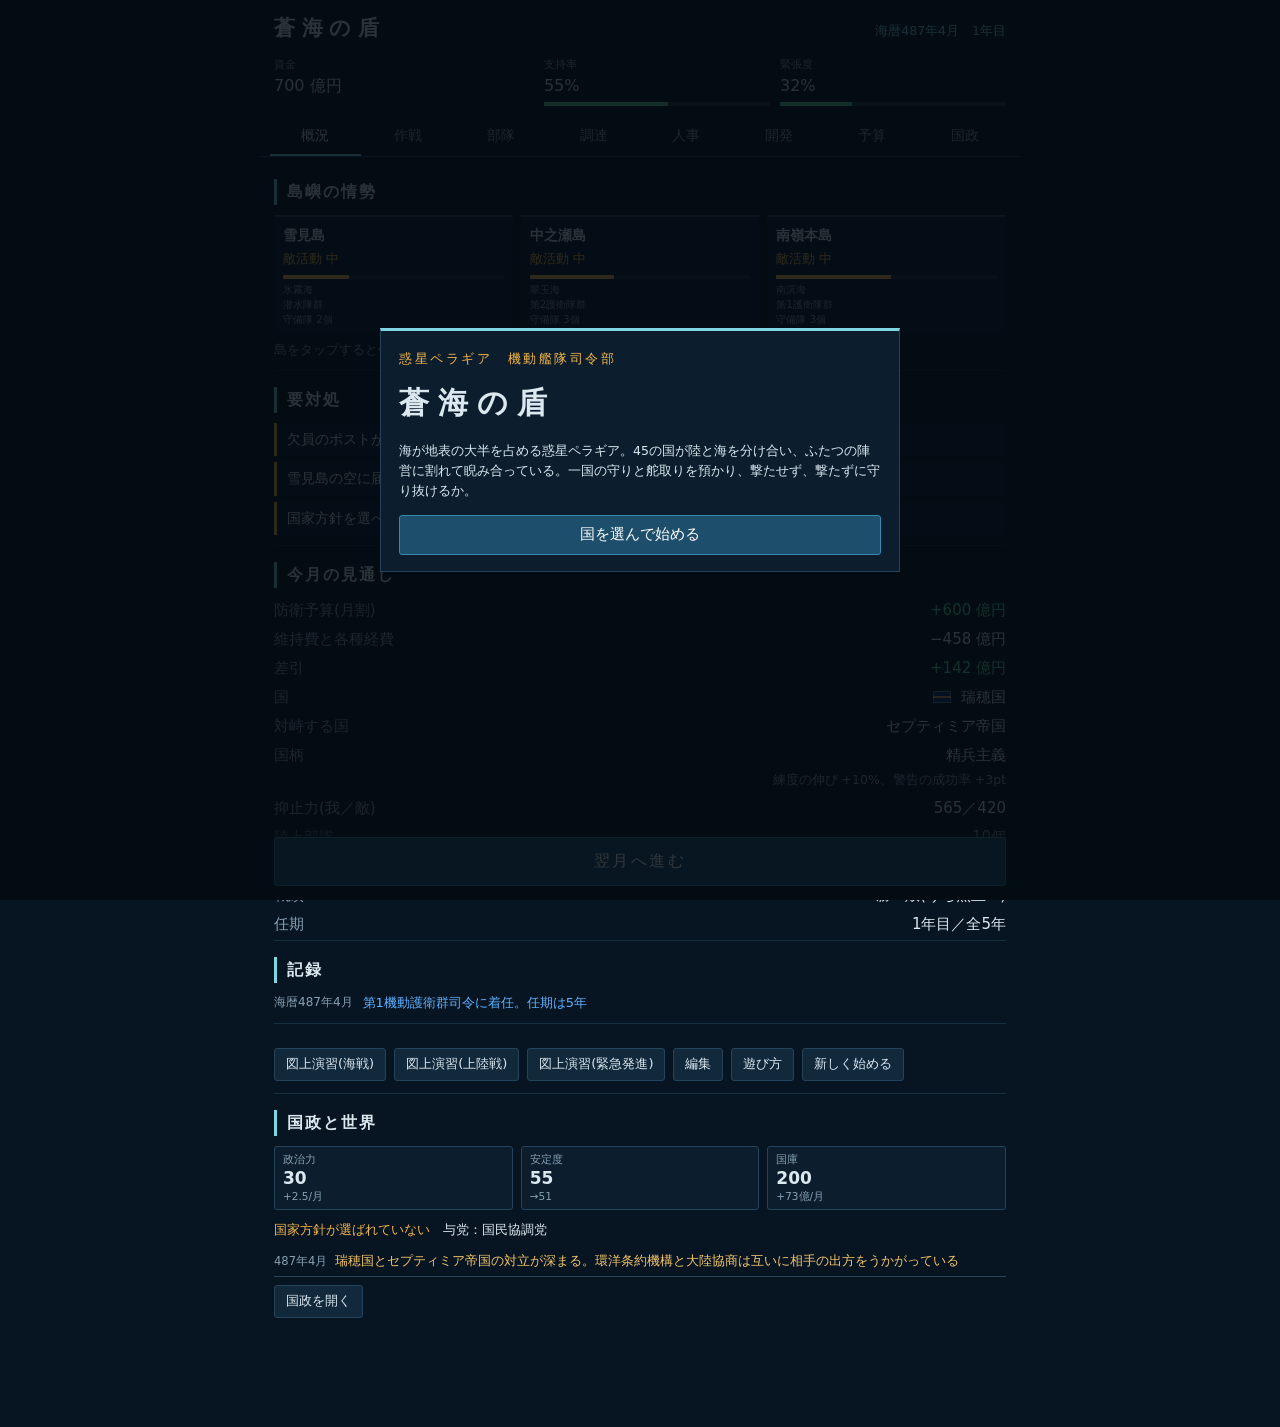
==== commit a160ccca: "世界情勢・外交・国政・州の開発を追加し、地図を州とプロヴィンスまで細かくした - 地図: マス目を細かくし、45か国を246州・約1,700プロヴィンスに分割。地形、河川、都市を追加 - 地図の種類(" ====
--- a/index.html
+++ b/index.html
@@ -252,6 +252,20 @@
 .orw{display:flex;gap:5px;align-items:stretch;flex-wrap:wrap}
 .oh2{display:flex;flex-direction:column;align-items:flex-start;justify-content:center;flex:1;min-width:130px;text-align:left;background:var(--pn);border:1px solid var(--ln);border-radius:3px;padding:5px 9px;color:inherit;line-height:1.35}
 .oh2 b{font-size:13.5px}.oh2 small{color:var(--mut);font-size:11px}.oh2 span{font-size:11px;color:var(--cy)}.oh2 i{font-style:normal}.oh2.flat{display:inline-flex}
+.tabs button{padding:8px 8px}
+.pbar{display:flex;gap:8px;margin:6px 0 10px}.pbar>div{flex:1;border:1px solid var(--ln);background:var(--pn);padding:6px 8px;border-radius:3px;line-height:1.3}.pbar label{display:block;font-size:11px;color:var(--mut)}.pbar b{font-size:17px}.pbar small{display:block;font-size:10.5px;color:var(--mut)}
+.btag{display:inline-block;font-size:10.5px;color:#fff;border-radius:3px;padding:0 5px;line-height:17px;margin-right:6px;white-space:nowrap;font-weight:normal}
+.nrow{display:flex;align-items:center;gap:8px;width:100%;text-align:left;background:var(--pn);border:1px solid var(--ln);border-radius:3px;padding:7px 9px;margin:5px 0;color:inherit}
+.nrow .nn{flex:1;min-width:0;line-height:1.3}.nrow .nn b{display:block;font-size:14px}.nrow .nn small{font-size:11px;color:var(--mut)}.nrow em{font-style:normal}
+.nrow .tr{font-size:11px;color:var(--cy);white-space:nowrap}.nrow .rv{min-width:44px;text-align:right;font-weight:bold;line-height:1.2}.nrow .rv small{display:block;font-weight:normal;font-size:10.5px}.nrow .btag{margin:0}
+.nhead{display:flex;gap:10px;align-items:center;margin-bottom:8px}.nhead h2{margin:0}
+.logl{font-size:13px;padding:5px 0;border-bottom:1px solid var(--ln);line-height:1.5}.logl span{color:var(--mut);margin-right:8px;font-size:11.5px}.logl.r{color:#ff9d93}.logl.am{color:#f2c46a}.logl.g{color:#8fe3b8}
+.ftree{margin-top:10px}.frow{display:flex;gap:6px;align-items:stretch;flex-wrap:wrap}.fnode{flex:1 1 44%;min-width:0;border:1px solid #3b6a85;background:#0c2233;border-radius:3px;padding:8px 9px}.fnode.done{border-color:#63dba0;background:#0f2a22}.fnode.cur{border-color:#ffd166}.fnode.lock{opacity:.62}
+.fline{width:2px;height:14px;background:#3b6a85;margin:0 auto}
+.lopt{border-top:1px dashed var(--ln);padding:7px 0}.lopt.on b{color:#8fe3b8}
+.rt{width:100%;border-collapse:collapse;font-size:12.5px;margin-top:6px}.rt th,.rt td{border-bottom:1px solid var(--ln);padding:5px 4px;text-align:left;white-space:nowrap}.rt th{color:var(--mut);font-weight:normal}
+.mbtn.col .btn{text-align:left}.mbtn.col small{display:block;font-size:11px;opacity:.75;font-weight:normal}
+.st3.one{grid-template-columns:1fr}
 </style>
 </head>
 <body>
@@ -265,7 +279,7 @@
       <div><label>緊張度</label><span id="gt"></span><i class="bar"><b id="gtb" class="am"></b></i></div>
     </div>
     <nav class="tabs" id="tabs">
-      <button data-t="home">概況</button><button data-t="deploy">作戦</button><button data-t="units">部隊</button><button data-t="shop">調達</button><button data-t="pers">人事</button><button data-t="rd">開発</button><button data-t="bud">予算</button>
+      <button data-t="home">概況</button><button data-t="deploy">作戦</button><button data-t="units">部隊</button><button data-t="shop">調達</button><button data-t="pers">人事</button><button data-t="rd">開発</button><button data-t="bud">予算</button><button data-t="gov">国政</button>
     </nav>
   </header>
   <main id="view"></main>
@@ -1060,16 +1074,17 @@
 DEFCFG.air={ftr:2,atk:0,bmr:0,aew:1,mpa:1,ewa:0,tkr:0,trn:1,uav:0};
 
 /* ================= 惑星ペラギアの世界地図 ================= */
-// 決まった種から毎回同じ世界を作る。陸は45か国の領土に、海は海域に分かれる。作戦図はこの地図の一部を切り出して描く
-const WW=288,WH=162,WN=WW*WH,WS=6;
+// 決まった種から毎回同じ世界を作る。陸は45か国の領土に、国は州に、州はプロヴィンスに分かれる。海は海域に分かれる。作戦図はこの地図の一部を切り出して描く
+const WW=432,WH=243,WN=WW*WH,WS=4;
 let WORLD=null;
-function wHeap(){const a=[];return{n:()=>a.length,push(k,v){a.push([k,v]);let i=a.length-1;while(i>0){const p=(i-1)>>1;if(a[p][0]<=a[i][0])break;const t=a[p];a[p]=a[i];a[i]=t;i=p;}},
-  pop(){const t=a[0],l=a.pop();if(a.length){a[0]=l;let i=0;for(;;){let c=i*2+1;if(c>=a.length)break;if(c+1<a.length&&a[c+1][0]<a[c][0])c++;if(a[i][0]<=a[c][0])break;const x=a[i];a[i]=a[c];a[c]=x;i=c;}}return t;}};}
+function wHeap(){let cap=4096,K=new Float64Array(cap),V=new Int32Array(cap),n=0;return{n:()=>n,
+  push(k,v){if(n===cap){cap*=2;const k2=new Float64Array(cap),v2=new Int32Array(cap);k2.set(K);v2.set(V);K=k2;V=v2;}let i=n++;while(i>0){const p=(i-1)>>1;if(K[p]<=k)break;K[i]=K[p];V[i]=V[p];i=p;}K[i]=k;V[i]=v;},
+  pop(){const k0=K[0],v0=V[0];n--;if(n>0){const k=K[n],v=V[n];let i=0;for(;;){let c=i*2+1;if(c>=n)break;if(c+1<n&&K[c+1]<K[c])c++;if(k<=K[c])break;K[i]=K[c];V[i]=V[c];i=c;}K[i]=k;V[i]=v;}return[k0,v0];}};}
 // 複数の起点から同時に広げて、各マスの持ち主を決める
-function wGrow(seeds,pass,cost,diag){const own=new Int16Array(WN).fill(-1),dist=new Float64Array(WN).fill(1e9),h=wHeap();
+function wGrow(seeds,pass,cost,diag,grp){const own=new Int16Array(WN).fill(-1),dist=new Float64Array(WN).fill(1e9),h=wHeap();
   seeds.forEach((c,k)=>{if(c>=0){dist[c]=0;own[c]=k;h.push(0,c);}});
   while(h.n()){const t=h.pop(),d=t[0],c=t[1];if(d>dist[c])continue;const x=c%WW,y=(c-x)/WW;
-    for(let dy=-1;dy<=1;dy++)for(let dx=-1;dx<=1;dx++){if((!dx&&!dy)||(!diag&&dx&&dy))continue;const nx=x+dx,ny=y+dy;if(nx<0||ny<0||nx>=WW||ny>=WH)continue;const n=ny*WW+nx;if(!pass(n))continue;
+    for(let dy=-1;dy<=1;dy++)for(let dx=-1;dx<=1;dx++){if((!dx&&!dy)||(!diag&&dx&&dy))continue;const nx=x+dx,ny=y+dy;if(nx<0||ny<0||nx>=WW||ny>=WH)continue;const n=ny*WW+nx;if(!pass(n)||(grp&&grp[n]!==grp[c]))continue;
       const nd=d+(dx&&dy?1.41:1)*cost(n);if(nd<dist[n]){dist[n]=nd;own[n]=own[c];h.push(nd,n);}}}
   return own;}
 const wnb=c=>{const x=c%WW,a=[];if(x>0)a.push(c-1);if(x<WW-1)a.push(c+1);if(c>=WW)a.push(c-WW);if(c<WN-WW)a.push(c+WW);return a;};
@@ -1079,18 +1094,18 @@
 function genWorld(){const r=rng32(48271);
   const lat=(gw,gh)=>{const w=gw+2,g=new Float32Array(w*(gh+2));for(let i=0;i<g.length;i++)g[i]=r();
     return(x,y)=>{const fx=x*gw/WW,fy=y*gh/WH,xi=Math.floor(fx),yi=Math.floor(fy),tx=fx-xi,ty=fy-yi,sx=tx*tx*(3-2*tx),sy=ty*ty*(3-2*ty),a=g[yi*w+xi],b=g[yi*w+xi+1],c=g[(yi+1)*w+xi],d=g[(yi+1)*w+xi+1];return a+(b-a)*sx+(c-a)*sy+(a-b-c+d)*sx*sy;};};
-  const n1=lat(7,4),n2=lat(14,8),n3=lat(28,16),n4=lat(56,32),nb=lat(36,20),hgt=new Float32Array(WN),rough=new Float32Array(WN);
-  for(let y=0;y<WH;y++)for(let x=0;x<WW;x++){const ex=Math.min(x,WW-1-x)/16,ey=Math.min(y,WH-1-y)/11,i=y*WW+x;
-    hgt[i]=n1(x,y)+n2(x,y)*.5+n3(x,y)*.25+n4(x,y)*.12-Math.max(0,1-ex)*.6-Math.max(0,1-ey)*.7;rough[i]=nb(x,y);}
+  const n1=lat(7,4),n2=lat(14,8),n3=lat(28,16),n4=lat(56,32),nb=lat(36,20),n5=lat(112,63),nm=lat(22,13),hgt=new Float32Array(WN),rough=new Float32Array(WN);
+  for(let y=0;y<WH;y++)for(let x=0;x<WW;x++){const ex=Math.min(x,WW-1-x)/24,ey=Math.min(y,WH-1-y)/16.5,i=y*WW+x;
+    hgt[i]=n1(x,y)+n2(x,y)*.5+n3(x,y)*.25+n4(x,y)*.12+n5(x,y)*.055-Math.max(0,1-ex)*.6-Math.max(0,1-ey)*.7;rough[i]=nb(x,y);}
   const thr=Array.from(hgt).sort((a,b)=>a-b)[Math.floor(WN*.66)],land=new Uint8Array(WN);for(let i=0;i<WN;i++)land[i]=hgt[i]>thr?1:0;
   // 外洋につながらない水面は陸に、小さすぎる陸は海にする
   const flood=(start,ok)=>{const seen=new Uint8Array(WN),q=[start],out=[start];seen[start]=1;while(q.length){const c=q.pop();for(const n of wnb(c))if(!seen[n]&&ok(n)){seen[n]=1;q.push(n);out.push(n);}}return{seen,out};};
   let oc=flood(0,n=>!land[n]).seen;for(let i=0;i<WN;i++)if(!land[i]&&!oc[i])land[i]=1;
   const comp=new Int32Array(WN).fill(-1),csize=[];for(let i=0;i<WN;i++){if(!land[i]||comp[i]>=0)continue;const f=flood(i,n=>land[n]===1&&comp[n]<0),id=csize.length;
-    if(f.out.length<6){for(const c of f.out)land[c]=0;continue;}for(const c of f.out)comp[c]=id;csize.push(f.out.length);}
+    if(f.out.length<14){for(const c of f.out)land[c]=0;continue;}for(const c of f.out)comp[c]=id;csize.push(f.out.length);}
   const ocean=i=>!land[i],coast=[];for(let i=0;i<WN;i++)if(land[i]&&wnb(i).some(ocean))coast.push(i);
   // 首都は海沿いに、互いにできるだけ離して45か所選ぶ。どの国がどこに入るかは、北から南へ5段・各段9か国の目安に近い順で決める
-  const cc=coast.filter(c=>csize[comp[c]]>=30),mid=Math.floor(WH/2)*WW+Math.floor(WW/2),md=new Float32Array(cc.length).fill(1e9),pts=[];let cur=cc.reduce((b,c)=>wd2(c,mid)<wd2(b,mid)?c:b,cc[0]);
+  const cc=coast.filter(c=>csize[comp[c]]>=68),mid=Math.floor(WH/2)*WW+Math.floor(WW/2),md=new Float32Array(cc.length).fill(1e9),pts=[];let cur=cc.reduce((b,c)=>wd2(c,mid)<wd2(b,mid)?c:b,cc[0]);
   for(let k=0;k<NATS.length;k++){pts.push(cur);let bi=0,bv=-1;for(let j=0;j<cc.length;j++){const d=wd2(cc[j],cur);if(d<md[j])md[j]=d;if(md[j]>bv){bv=md[j];bi=j;}}cur=cc[bi];}
   const caps=new Array(NATS.length).fill(-1),pairs=[];
   NGRID.forEach((row,ry)=>row.forEach((ni,cx)=>{const tx=(cx+.5)/9*WW,ty=(ry+.5)/5*WH;pts.forEach((c,pi)=>{const dx=c%WW-tx,dy=(Math.floor(c/WW)-ty)*1.6;pairs.push([dx*dx+dy*dy,ni,pi]);});}));
@@ -1098,22 +1113,61 @@
   const own=wGrow(caps,i=>land[i]===1,i=>1+3*rough[i],false);
   for(let i=0;i<WN;i++)if(land[i]&&own[i]<0){let b=0,bd=1e9;caps.forEach((c,k)=>{const d=wd2(c,i);if(d<bd){bd=d;b=k;}});own[i]=b;}
   // 海を海域に分ける
-  let seeds=[];for(let gy=10;gy<WH;gy+=20)for(let gx=10;gx<WW;gx+=21){let c=-1,bd=50;const px=gx+Math.round((r()-.5)*8),py=gy+Math.round((r()-.5)*8);
-      for(let dy=-6;dy<=6;dy++)for(let dx=-6;dx<=6;dx++){const x=px+dx,y=py+dy;if(x<1||y<1||x>=WW-1||y>=WH-1)continue;const i=y*WW+x,d=dx*dx+dy*dy;if(!land[i]&&d<bd){bd=d;c=i;}}
-      if(c>=0&&!seeds.some(s=>wd2(s,c)<64))seeds.push(c);}
+  let seeds=[];for(let gy=15;gy<WH;gy+=30)for(let gx=15;gx<WW;gx+=31.5){let c=-1,bd=112;const px=Math.round(gx+(r()-.5)*12),py=Math.round(gy+(r()-.5)*12);
+      for(let dy=-9;dy<=9;dy++)for(let dx=-9;dx<=9;dx++){const x=px+dx,y=py+dy;if(x<1||y<1||x>=WW-1||y>=WH-1)continue;const i=y*WW+x,d=dx*dx+dy*dy;if(!land[i]&&d<bd){bd=d;c=i;}}
+      if(c>=0&&!seeds.some(s=>wd2(s,c)<144))seeds.push(c);}
   const growSea=()=>wGrow(seeds,ocean,i=>1+.8*rough[i],true);let reg=growSea();
   const cnt=new Array(seeds.length).fill(0);for(let i=0;i<WN;i++)if(reg[i]>=0)cnt[reg[i]]++;
-  if(cnt.some(n=>n<45)){seeds=seeds.filter((s,k)=>cnt[k]>=45);reg=growSea();}
+  if(cnt.some(n=>n<100)){seeds=seeds.filter((s,k)=>cnt[k]>=100);reg=growSea();}
   const cells=seeds.map(()=>[]);for(let i=0;i<WN;i++)if(reg[i]>=0)cells[reg[i]].push(i);
   const R=cells.map(cs=>{let sx=0,sy=0;for(const c of cs){sx+=c%WW;sy+=Math.floor(c/WW);}const mx=sx/cs.length,my=sy/cs.length;let b=cs[0],bd=1e9;
     for(const c of cs){const dx=c%WW-mx,dy=Math.floor(c/WW)-my,d=dx*dx+dy*dy;if(d<bd){bd=d;b=c;}}return{c:b,x:b%WW,y:Math.floor(b/WW),n:cs.length,runs:wRuns(cs),adj:new Set()};});
   for(let i=0;i<WN;i++){if(reg[i]<0)continue;for(const n of[i+1,i+WW]){if(n>=WN||(n===i+1&&n%WW===0)||reg[n]<0||reg[n]===reg[i])continue;R[reg[i]].adj.add(reg[n]);R[reg[n]].adj.add(reg[i]);}}
   // どの海域にも小島がひとつある
-  R.forEach(g=>{land[g.c]=2;for(const n of wnb(g.c))if(!land[n]&&r()<.55)land[n]=2;});
+  R.forEach(g=>{land[g.c]=2;const x=g.c%WW,y=(g.c-x)/WW;for(let dy=-1;dy<=1;dy++)for(let dx=-1;dx<=1;dx++){const n=(y+dy)*WW+x+dx;if(x+dx>0&&x+dx<WW-1&&y+dy>0&&y+dy<WH-1&&!land[n]&&r()<.6)land[n]=2;}});
   const ncell=NATS.map(()=>[]);for(let i=0;i<WN;i++)if(land[i]===1)ncell[own[i]].push(i);
   const nat=caps.map((c,k)=>{const cs=ncell[k].filter(i=>comp[i]===comp[c]);let sx=0,sy=0;for(const i of cs){sx+=i%WW;sy+=Math.floor(i/WW);}const mx=sx/cs.length,my=sy/cs.length;let b=c,bd=1e9;
     for(const i of cs){const dx=i%WW-mx,dy=Math.floor(i/WW)-my,d=dx*dx+dy*dy;if(d<bd){bd=d;b=i;}}return{cap:c,x:c%WW,y:Math.floor(c/WW),lx:b%WW,ly:Math.floor(b/WW),area:ncell[k].length,main:cs.length,runs:wRuns(ncell[k]),th:null};});
-  return WORLD={hgt,thr,land,own,reg,R,nat};}
+  // 地形：高さと湿り気と緯度で決める
+  const ter=new Uint8Array(WN),lh=[];for(let i=0;i<WN;i++)if(land[i]===1)lh.push(hgt[i]);lh.sort((a,b)=>a-b);const hM=lh[Math.floor(lh.length*.93)],hH=lh[Math.floor(lh.length*.79)];
+  for(let i=0;i<WN;i++){if(land[i]!==1)continue;const y=Math.floor(i/WW),la=Math.abs(y/WH-.5)*2,m=nm(i%WW,y),h=hgt[i];ter[i]=h>hM?5:h>hH?4:la>.78?7:la<.34&&m>.55?3:la>.3&&la<.64&&m<.37?6:m>.58?2:1;}
+  // プロヴィンス：国の中を20マスほどの区画に分ける。首都は必ず1区画の中心にする
+  const ps=[];for(let gy=2;gy<WH;gy+=4.6)for(let gx=2;gx<WW;gx+=4.6){const x=Math.round(gx+(r()-.5)*3),y=Math.round(gy+(r()-.5)*3);if(x<0||y<0||x>=WW||y>=WH)continue;const i=y*WW+x;if(land[i]===1&&!caps.includes(i))ps.push(i);}
+  for(const c of caps)ps.push(c);
+  const prov=wGrow(ps,i=>land[i]===1,i=>1+2.5*rough[i],false,own);let np=ps.length;
+  for(let pass=0,chg=1;chg&&pass<60;pass++){chg=0;for(let i=0;i<WN;i++){if(land[i]!==1||prov[i]>=0)continue;for(const n of wnb(i))if(prov[n]>=0&&own[n]===own[i]){prov[i]=prov[n];chg=1;break;}}}
+  for(let i=0;i<WN;i++)if(land[i]===1&&prov[i]<0){const f=flood(i,n=>land[n]===1&&prov[n]<0&&own[n]===own[i]);for(const c of f.out)prov[c]=np;np++;}
+  const pcs=Array.from({length:np},()=>[]);for(let i=0;i<WN;i++)if(prov[i]>=0)pcs[prov[i]].push(i);
+  for(let p=0;p<np;p++){const cs=pcs[p];if(!cs.length||cs.length>=7||cs.includes(caps[own[cs[0]]]))continue;const ct={};for(const c of cs)for(const n of wnb(c)){const q=prov[n];if(q>=0&&q!==p&&own[n]===own[c])ct[q]=(ct[q]||0)+1;}
+    let b=-1,bv=0;for(const q in ct)if(ct[q]>bv){bv=ct[q];b=+q;}if(b<0)continue;for(const c of cs){prov[c]=b;pcs[b].push(c);}pcs[p]=[];}
+  const P=[],pmap=new Int32Array(np).fill(-1);
+  for(let p=0;p<np;p++){const cs=pcs[p];if(!cs.length)continue;let sx=0,sy=0,co=0;const tc=[0,0,0,0,0,0,0,0];for(const c of cs){sx+=c%WW;sy+=Math.floor(c/WW);tc[ter[c]]++;if(!co&&wnb(c).some(n=>land[n]===0))co=1;}
+    const mx=sx/cs.length,my=sy/cs.length;let b=cs[0],bd=1e9;for(const c of cs){const dx=c%WW-mx,dy=Math.floor(c/WW)-my,d=dx*dx+dy*dy;if(d<bd){bd=d;b=c;}}
+    const ni=own[cs[0]],cap=cs.includes(caps[ni]);if(cap)b=caps[ni];pmap[p]=P.length;P.push({id:P.length,nat:ni,n:cs.length,c:b,x:b%WW,y:Math.floor(b/WW),ter:tc.indexOf(Math.max(...tc)),coast:co,cap,adj:new Set(),st:-1});}
+  for(let i=0;i<WN;i++)if(prov[i]>=0)prov[i]=pmap[prov[i]];
+  for(let i=0;i<WN;i++){const a=prov[i];if(a<0)continue;for(const n of[i+1,i+WW]){if(n>=WN||(n===i+1&&n%WW===0))continue;const b=prov[n];if(b>=0&&b!==a){P[a].adj.add(b);P[b].adj.add(a);}}}
+  for(const p of P)p.adj=[...p.adj];
+  // 州：プロヴィンスを7つほどずつまとめる。首都のある区画から、互いに遠い区画を種にして広げる
+  const ST=[],pd2=(a,b)=>(a.x-b.x)*(a.x-b.x)+(a.y-b.y)*(a.y-b.y),DENS=[0,1.4,.8,.7,.6,.25,.2,.15],RESK=[[],[['food',.55],['oil',.12]],[['steel',.18],['food',.18]],[['rare',.25],['oil',.2]],[['steel',.6]],[['rare',.6],['steel',.3]],[['oil',.7]],[['oil',.3],['rare',.25]]];
+  nat.forEach((N,ni)=>{const mine=P.filter(p=>p.nat===ni);if(!mine.length)return;const ns=clamp(Math.round(mine.length/7),1,12),sd=[mine.find(p=>p.cap)||mine[0]];
+    while(sd.length<ns){let b=null,bv=-1;for(const p of mine){if(sd.includes(p))continue;let v=1e18;for(const q of sd){const d=pd2(p,q);if(d<v)v=d;}if(v>bv){bv=v;b=p;}}if(!b)break;sd.push(b);}
+    const s0=ST.length;sd.forEach(p=>{p.st=ST.length;ST.push({id:ST.length,nat:ni,k:ST.length-s0,provs:[p.id]});});
+    let q=sd.slice();while(q.length){const nq=[];for(const p of q)for(const a of p.adj){const o=P[a];if(o.nat===ni&&o.st<0){o.st=p.st;ST[p.st].provs.push(o.id);nq.push(o);}}q=nq;}
+    for(const p of mine)if(p.st<0){let b=sd[0],bv=1e18;for(const q2 of sd){const d=pd2(p,q2);if(d<bv){bv=d;b=q2;}}p.st=b.st;ST[b.st].provs.push(p.id);}
+    N.st=[];for(let k=s0;k<ST.length;k++){const st=ST[k],ps2=st.provs.map(id=>P[id]),capS=ps2.some(p=>p.cap),tc=[0,0,0,0,0,0,0,0];let pop=0,cells=0,co=0;
+      for(const p of ps2){pop+=p.n*DENS[p.ter]*(p.coast?1.25:1);cells+=p.n;tc[p.ter]+=p.n;if(p.coast)co=1;}
+      const cp=capS?ps2.find(p=>p.cap):ps2.slice().sort((a,b)=>(b.n+(b.coast?10:0)+(b.ter===1?6:0))-(a.n+(a.coast?10:0)+(a.ter===1?6:0)))[0];
+      st.cap=capS?1:0;st.city=cp.id;st.x=cp.x;st.y=cp.y;st.ter=tc.indexOf(Math.max(...tc));st.coast=co;st.cells=cells;st.pop=Math.round(pop*(capS?1.7:1)*4.5);st.dev=clamp(Math.round((capS?5:2.4)+r()*2.2+(co?.5:0)),1,8);
+      {let v=r();st.res='';for(const q of RESK[st.ter]){if(v<q[1]){st.res=q[0];break;}v-=q[1];}}N.st.push(st.id);}});
+  // 河川：海までいちばん低いところを伝う道筋を全陸地で求め、集まった流れの太いところを川にする
+  const par=new Int32Array(WN).fill(-1),rd=new Float64Array(WN).fill(1e9),hp=wHeap(),ord=[],jit=new Float32Array(WN);for(let i=0;i<WN;i++)jit[i]=r();
+  for(const c of coast)if(r()<.035){rd[c]=0;hp.push(0,c);}   // 河口
+  while(hp.n()){const t=hp.pop(),d=t[0],c=t[1];if(d>rd[c])continue;ord.push(c);const x=c%WW,y=(c-x)/WW;
+    for(let dy=-1;dy<=1;dy++)for(let dx=-1;dx<=1;dx++){if(!dx&&!dy)continue;const nx=x+dx,ny=y+dy;if(nx<0||ny<0||nx>=WW||ny>=WH)continue;const n=ny*WW+nx;if(land[n]!==1)continue;
+      const nd=d+(dx&&dy?1.41:1)*(1+Math.max(0,hgt[n]-thr)*6+jit[n]*2.5);if(nd<rd[n]){rd[n]=nd;par[n]=c;hp.push(nd,n);}}}
+  const flow=new Float32Array(WN);for(let k=ord.length-1;k>=0;k--){const c=ord[k];flow[c]+=1;if(par[c]>=0)flow[par[c]]+=flow[c];}
+  const riv=[];for(const c of ord)if(par[c]>=0&&flow[c]>=26)riv.push([c,par[c],flow[c]]);
+  return WORLD={hgt,thr,land,own,reg,R,nat,ter,prov,P,ST,riv,pown:Int16Array.from(P,p=>p.nat)};}
 // その国の作戦海域：首都の前の海を本土近海とし、近い順に7海域を取る。遠い3つが島のある海域、外側の2つが敵の泊地になる
 function natTheater(i){const Wd=WORLD||genWorld(),N=Wd.nat[i];if(N.th)return N.th;const R=Wd.R,dc=r=>{const dx=R[r].x-N.x,dy=R[r].y-N.y;return dx*dx+dy*dy;};
   let home=-1,bd=1e9;for(let c=0;c<WN;c++)if(Wd.reg[c]>=0&&Wd.land[c]===0){const d=wd2(c,N.cap);if(d<bd){bd=d;home=Wd.reg[c];}}
@@ -1121,13 +1175,13 @@
   const all=Object.keys(depth).map(Number).sort((a,b)=>depth[a]-depth[b]||dc(a)-dc(b)),T=all.slice(0,8),rest=T.slice(1),rd=(a,b)=>{const dx=R[a].x-R[b].x,dy=R[a].y-R[b].y;return dx*dx+dy*dy;};
   // 島は本土から3海域以内で、できるだけ遠く、互いに離れたところに置く
   const near3=rest.filter(c=>depth[c]<=3),cand=near3.length>=3?near3:rest,isl=[cand.slice().sort((a,b)=>depth[b]-depth[a]||dc(b)-dc(a))[0]];
-  while(isl.length<3){let b=-1,bs=-1;for(const c of cand){if(isl.includes(c))continue;const s=Math.min(...isl.map(k=>rd(c,k)))+depth[c]*400;if(s>bs){bs=s;b=c;}}isl.push(b);}
+  while(isl.length<3){let b=-1,bs=-1;for(const c of cand){if(isl.includes(c))continue;const s=Math.min(...isl.map(k=>rd(c,k)))+depth[c]*900;if(s>bs){bs=s;b=c;}}isl.push(b);}
   isl.sort((a,b)=>R[a].y-R[b].y);const lanes=rest.filter(c=>!isl.includes(c)).sort((a,b)=>R[a].y-R[b].y),out=all.filter(c=>!T.includes(c));
   const base=(near,ex)=>{let c=out.filter(o=>o!==ex&&near.some(k=>R[k].adj.has(o)));if(!c.length)c=out.filter(o=>o!==ex);return c.sort((a,b)=>Math.min(...near.map(k=>rd(a,k)))-Math.min(...near.map(k=>rd(b,k))))[0];};
   const b8=base([isl[0]],-1),b9=base([isl[2],isl[1]],b8),reg=[home,isl[0],lanes[0],lanes[1],isl[1],lanes[2],lanes[3],isl[2],b8,b9],idx={};reg.forEach((g,k)=>{idx[g]=k;});
   const adj=reg.map((g,k)=>k>7?[]:reg.slice(0,8).map((o,j)=>R[g].adj.has(o)?j:-1).filter(j=>j>=0));adj[1].push(8);adj[8]=[1];adj[4].push(9);adj[7].push(9);adj[9]=[4,7];
   let x0=1e9,y0=1e9,x1=-1,y1=-1;for(const g of reg)for(const u of R[g].runs){if(u[0]<y0)y0=u[0];if(u[0]>y1)y1=u[0];if(u[1]<x0)x0=u[1];if(u[2]>x1)x1=u[2];}
-  x0=Math.max(0,Math.min(x0,N.x-6)-3);y0=Math.max(0,Math.min(y0,N.y-6)-3);x1=Math.min(WW-1,Math.max(x1,N.x+6)+3);y1=Math.min(WH-1,Math.max(y1,N.y+6)+3);
+  x0=Math.max(0,Math.min(x0,N.x-9)-4);y0=Math.max(0,Math.min(y0,N.y-9)-4);x1=Math.min(WW-1,Math.max(x1,N.x+9)+4);y1=Math.min(WH-1,Math.max(y1,N.y+9)+4);
   // 縦長・横長すぎる切り出しは、画面に収まりのよい形まで広げる
   const grow=(lo,hi,need,max)=>{let add=need-(hi-lo+1);if(add<=0)return[lo,hi];lo-=Math.floor(add/2);hi+=Math.ceil(add/2);if(lo<0){hi-=lo;lo=0;}if(hi>max){lo-=hi-max;hi=max;}return[Math.max(0,lo),hi];};
   [x0,x1]=grow(x0,x1,Math.round((y1-y0+1)*.74),WW-1);[y0,y1]=grow(y0,y1,Math.round((x1-x0+1)*.62),WH-1);
@@ -1142,43 +1196,72 @@
 /* ---------- 描画 ---------- */
 
 /* ---------- 地図：高精細の下絵・境界線・拡大と移動 ---------- */
-const HW=WW*WS,HH=WH*WS;
+const HW=WW*WS,HH=WH*WS,SEA0=50000,ISLT=60000,NOC=65535;
 function natRGB(i){const h=(i*137.5)%360/60,s=.42,l=.4+((i%3)-1)*.05,c=(1-Math.abs(2*l-1))*s,x=c*(1-Math.abs(h%2-1)),m=l-c/2,v=h<1?[c,x,0]:h<2?[x,c,0]:h<3?[0,c,x]:h<4?[0,x,c]:h<5?[x,0,c]:[c,0,x];return v.map(k=>Math.round((k+m)*255));}
 const hexA=(h,a)=>`rgba(${parseInt(h.slice(1,3),16)},${parseInt(h.slice(3,5),16)},${parseInt(h.slice(5,7),16)},${a})`;
 const rgba32=(r,g,b,a)=>((Math.round(a*255)<<24)|(b<<16)|(g<<8)|r)>>>0;
-// 世界全体の下絵を一度だけ作る。海岸線は高さの等高線でなめらかに、国境と海域の境は角を落として引く
+const TERN=['','平地','森林','密林','丘陵','山岳','砂漠','雪原'],TERC=[[0,0,0],[128,152,94],[72,120,78],[50,110,70],[152,142,100],[126,116,108],[206,186,128],[214,220,224]],TERK=[1,1,.95,.92,.97,.86,1.05,1.08];
+// 世界全体の下絵のもとを一度だけ作る。海岸線は高さの等高線でなめらかに、プロヴィンスの境は角を落として引く。
+// 画素ごとに「どのプロヴィンス(または海域)か」と陰影を持っておき、色は地図の種類に応じてあとから塗る
 function worldHi(){const Wd=WORLD||genWorld();if(Wd.hi!==undefined)return Wd.hi;Wd.hi=null;
-  const thr=Wd.thr,ah=new Float32Array(WN),cl=new Uint8Array(WN),sh=new Float32Array(WN);
+  const thr=Wd.thr,ah=new Float32Array(WN),cl=new Uint16Array(WN),sh=new Float32Array(WN),isL=v=>v<SEA0||v===ISLT;
   for(let i=0;i<WN;i++){const L=Wd.land[i],h=Wd.hgt[i],x=i%WW;
-    ah[i]=L===2?thr+.22:L===1?(h>thr?h:thr+.1):(h<thr?h:thr-.1);cl[i]=L===1?Wd.own[i]:L===2?250:Wd.reg[i]>=0?100+Wd.reg[i]:249;
-    sh[i]=clamp(1+((x>0?Wd.hgt[i-1]:h)-(x<WW-1?Wd.hgt[i+1]:h))*2.4,.8,1.18);}
-  const P2=typeof Path2D!=='undefined',pc=P2?new Path2D():null,pb=P2?new Path2D():null,pr=P2?new Path2D():null,seg=(p,a,b,c,d)=>{p.moveTo(a,b);p.lineTo(c,d);};
-  if(P2)for(let cy=0;cy<WH-1;cy++)for(let cx=0;cx<WW-1;cx++){const i=cy*WW+cx,c=[cl[i],cl[i+1],cl[i+WW+1],cl[i+WW]];if(c[0]===c[1]&&c[1]===c[2]&&c[2]===c[3])continue;
-    const hs=[ah[i],ah[i+1],ah[i+WW+1],ah[i+WW]],X=cx+.5,Y=cy+.5,b=(hs[0]>thr?1:0)|(hs[1]>thr?2:0)|(hs[2]>thr?4:0)|(hs[3]>thr?8:0),hc=(hs[0]+hs[1]+hs[2]+hs[3])/4;
-    if(b&&b!==15){const f=(a,z)=>(thr-a)/(z-a),T=()=>[X+f(hs[0],hs[1]),Y],Rt=()=>[X+1,Y+f(hs[1],hs[2])],Bm=()=>[X+f(hs[3],hs[2]),Y+1],Lf=()=>[X,Y+f(hs[0],hs[3])],ln=(p,q)=>seg(pc,p[0],p[1],q[0],q[1]);
-      if(b===5||b===10){if((b===5)===(hc>thr)){ln(T(),Rt());ln(Bm(),Lf());}else{ln(T(),Lf());ln(Rt(),Bm());}}
-      else{const e=[];if((b&1)!==(b>>1&1))e.push(T());if((b>>1&1)!==(b>>2&1))e.push(Rt());if((b>>2&1)!==(b>>3&1))e.push(Bm());if((b&1)!==(b>>3&1))e.push(Lf());if(e.length===2)ln(e[0],e[1]);}}
-    const M=[[X+.5,Y],[X+1,Y+.5],[X+.5,Y+1],[X,Y+.5]];
-    const bord=(p,ok,land)=>{const d=[0,0,0,0],u=[0,0,0,0];let any=0;for(let k=0;k<4;k++){const n=(k+1)&3;if(ok(c[k])&&ok(c[n])&&c[k]!==c[n]){d[k]=1;any=1;}}if(!any)return;
-      for(let k=0;k<4;k++){const pv=(k+3)&3,n=(k+1)&3;if(ok(c[k])&&ok(c[pv])&&ok(c[n])&&c[pv]===c[n]&&c[pv]!==c[k]){seg(p,M[pv][0],M[pv][1],M[k][0],M[k][1]);u[pv]=u[k]=1;}}
-      for(let k=0;k<4;k++)if(d[k]&&!u[k]){let t=1;const hm=(hs[k]+hs[(k+1)&3])/2;if(land?hc<=thr:hc>thr)t=clamp((hm-thr)/(hm-hc),0,1);seg(p,M[k][0],M[k][1],M[k][0]+(X+.5-M[k][0])*t,M[k][1]+(Y+.5-M[k][1])*t);}};
-    bord(pb,v=>v<100,true);bord(pr,v=>v>=100&&v<249,false);}
-  let cv=null,hcm=null;
-  if(typeof document!=='undefined'){cv=document.createElement('canvas');cv.width=HW;cv.height=HH;const g=cv.getContext('2d'),im=g&&g.createImageData?g.createImageData(HW,HH):null,d=im&&im.data;
-    if(d&&d.length){const px=new Uint32Array(d.buffer),cols=NATS.map((_,i)=>natRGB(i)),isL=v=>v<100||v===250,cc=(x,y)=>(y<0?0:y>=WH?WH-1:y)*WW+(x<0?0:x>=WW?WW-1:x),C=[0,0,0,0],Wt=[0,0,0,0],hf=WS/2;hcm=new Uint8Array(HW*HH);
+    ah[i]=L===2?thr+.22:L===1?(h>thr?h:thr+.1):(h<thr?h:thr-.1);cl[i]=L===1?Wd.prov[i]:L===2?ISLT:Wd.reg[i]>=0?SEA0+Wd.reg[i]:NOC;
+    sh[i]=clamp(1+((x>0?Wd.hgt[i-1]:h)-(x<WW-1?Wd.hgt[i+1]:h))*3.4,.78,1.2)*TERK[Wd.ter[i]];}
+  const P2=typeof Path2D!=='undefined',pc=P2?new Path2D():null,pr=P2?new Path2D():null,rv1=P2?new Path2D():null,rv2=P2?new Path2D():null,sg=[],sa=[],sb=[];
+  if(P2){for(let cy=0;cy<WH-1;cy++)for(let cx=0;cx<WW-1;cx++){const i=cy*WW+cx,c=[cl[i],cl[i+1],cl[i+WW+1],cl[i+WW]];if(c[0]===c[1]&&c[1]===c[2]&&c[2]===c[3])continue;
+      const hs=[ah[i],ah[i+1],ah[i+WW+1],ah[i+WW]],X=cx+.5,Y=cy+.5,b=(hs[0]>thr?1:0)|(hs[1]>thr?2:0)|(hs[2]>thr?4:0)|(hs[3]>thr?8:0),hc=(hs[0]+hs[1]+hs[2]+hs[3])/4;
+      if(b&&b!==15){const f=(a,z)=>(thr-a)/(z-a),T=()=>[X+f(hs[0],hs[1]),Y],Rt=()=>[X+1,Y+f(hs[1],hs[2])],Bm=()=>[X+f(hs[3],hs[2]),Y+1],Lf=()=>[X,Y+f(hs[0],hs[3])],ln=(p,q)=>{pc.moveTo(p[0],p[1]);pc.lineTo(q[0],q[1]);};
+        if(b===5||b===10){if((b===5)===(hc>thr)){ln(T(),Rt());ln(Bm(),Lf());}else{ln(T(),Lf());ln(Rt(),Bm());}}
+        else{const e=[];if((b&1)!==(b>>1&1))e.push(T());if((b>>1&1)!==(b>>2&1))e.push(Rt());if((b>>2&1)!==(b>>3&1))e.push(Bm());if((b&1)!==(b>>3&1))e.push(Lf());if(e.length===2)ln(e[0],e[1]);}}
+      const M=[[X+.5,Y],[X+1,Y+.5],[X+.5,Y+1],[X,Y+.5]];
+      // out(x1,y1,x2,y2,a,b)：a と b を分ける線分
+      const bord=(ok,land,out)=>{const d=[0,0,0,0],u=[0,0,0,0];let any=0;for(let k=0;k<4;k++){const n=(k+1)&3;if(ok(c[k])&&ok(c[n])&&c[k]!==c[n]){d[k]=1;any=1;}}if(!any)return;
+        for(let k=0;k<4;k++){const pv=(k+3)&3,n=(k+1)&3;if(ok(c[k])&&ok(c[pv])&&ok(c[n])&&c[pv]===c[n]&&c[pv]!==c[k]){out(M[pv][0],M[pv][1],M[k][0],M[k][1],c[k],c[pv]);u[pv]=u[k]=1;}}
+        for(let k=0;k<4;k++)if(d[k]&&!u[k]){let t=1;const hm=(hs[k]+hs[(k+1)&3])/2;if(land?hc<=thr:hc>thr)t=clamp((hm-thr)/(hm-hc),0,1);out(M[k][0],M[k][1],M[k][0]+(X+.5-M[k][0])*t,M[k][1]+(Y+.5-M[k][1])*t,c[k],c[(k+1)&3]);}};
+      bord(v=>v<SEA0,true,(a,b2,c2,d2,p,q)=>{sg.push(a,b2,c2,d2);sa.push(p);sb.push(q);});bord(v=>v>=SEA0&&v<ISLT,false,(a,b2,c2,d2)=>{pr.moveTo(a,b2);pr.lineTo(c2,d2);});}
+    const jx=c=>c%WW+.5+((c*7919)%13/13-.5)*.7,jy=c=>Math.floor(c/WW)+.5+((c*104729)%11/11-.5)*.7;for(const q of Wd.riv){const a=q[0],b=q[1],w=q[2]>=120?rv2:rv1;w.moveTo(jx(a),jy(a));w.lineTo(jx(b),jy(b));}}
+  let cv=null,hp=null,sd=null,tp=null,im=null;
+  if(typeof document!=='undefined'){cv=document.createElement('canvas');cv.width=HW;cv.height=HH;const g=cv.getContext('2d');im=g&&g.createImageData?g.createImageData(HW,HH):null;
+    if(im&&im.data&&im.data.length){const cc=(x,y)=>(y<0?0:y>=WH?WH-1:y)*WW+(x<0?0:x>=WW?WW-1:x),C=[0,0,0,0],I=[0,0,0,0],Wt=[0,0,0,0],hf=WS/2,ter=Wd.ter;hp=new Uint16Array(HW*HH);sd=new Uint8Array(HW*HH);tp=new Uint8Array(HW*HH);
       for(let cy=-1;cy<WH;cy++)for(let cx=-1;cx<WW;cx++){const i0=cc(cx,cy),i1=cc(cx+1,cy),i2=cc(cx+1,cy+1),i3=cc(cx,cy+1),h0=ah[i0],h1=ah[i1],h2=ah[i2],h3=ah[i3];
-        C[0]=cl[i0];C[1]=cl[i1];C[2]=cl[i2];C[3]=cl[i3];const uni=C[0]===C[1]&&C[1]===C[2]&&C[2]===C[3],X0=cx*WS+hf,Y0=cy*WS+hf;
+        C[0]=cl[i0];C[1]=cl[i1];C[2]=cl[i2];C[3]=cl[i3];I[0]=i0;I[1]=i1;I[2]=i2;I[3]=i3;const uni=C[0]===C[1]&&C[1]===C[2]&&C[2]===C[3],X0=cx*WS+hf,Y0=cy*WS+hf;
         for(let j=0;j<WS;j++){const py=Y0+j;if(py<0||py>=HH)continue;const v=(j+.5)/WS;
-          for(let k=0;k<WS;k++){const qx=X0+k;if(qx<0||qx>=HW)continue;const u=(k+.5)/WS,w0=(1-u)*(1-v),w1=u*(1-v),w2=u*v,w3=(1-u)*v,h=h0*w0+h1*w1+h2*w2+h3*w3,land=h>thr;let c=C[0];
-            if(!uni){const q=v<.5?(u<.5?0:1):(u<.5?3:2);
-              if(isL(C[q])===land){const pv=(q+3)&3,n=(q+1)&3;c=C[q];if(isL(C[pv])===land&&isL(C[n])===land&&C[pv]===C[n]&&C[pv]!==c&&((q===0||q===3)?u:1-u)+((q<2)?v:1-v)>=.5)c=C[pv];}
-              else{Wt[0]=w0;Wt[1]=w1;Wt[2]=w2;Wt[3]=w3;let bw=-1;c=land?250:249;for(let t=0;t<4;t++)if(isL(C[t])===land&&Wt[t]>bw){bw=Wt[t];c=C[t];}}}
-            let r,gg,bb;
-            if(land){if(c<100){const s=sh[i0]*w0+sh[i1]*w1+sh[i2]*w2+sh[i3]*w3,cl3=cols[c];r=Math.min(255,cl3[0]*s);gg=Math.min(255,cl3[1]*s);bb=Math.min(255,cl3[2]*s);}else{c=250;r=168;gg=154;bb=112;}}
-            else{if(c<100||c===250)c=249;const dk=clamp((thr-h)/.5,0,1);r=24-15*dk;gg=62-34*dk;bb=92-42*dk;}
-            const o=py*HW+qx;px[o]=(0xff000000|(bb<<16)|(gg<<8)|r)>>>0;hcm[o]=c;}}}
-      g.putImageData(im,0,0);}else cv=null;}
-  return Wd.hi={cv,hc:hcm,pc,pb,pr};}
+          for(let k=0;k<WS;k++){const qx=X0+k;if(qx<0||qx>=HW)continue;const u=(k+.5)/WS,w0=(1-u)*(1-v),w1=u*(1-v),w2=u*v,w3=(1-u)*v,h=h0*w0+h1*w1+h2*w2+h3*w3,land=h>thr,q=v<.5?(u<.5?0:1):(u<.5?3:2);let c=C[0],ti=I[q];
+            if(!uni){
+              if(isL(C[q])===land){const pv=(q+3)&3,n=(q+1)&3;c=C[q];if(isL(C[pv])===land&&isL(C[n])===land&&C[pv]===C[n]&&C[pv]!==c&&((q===0||q===3)?u:1-u)+((q<2)?v:1-v)>=.5){c=C[pv];ti=I[pv];}}
+              else{Wt[0]=w0;Wt[1]=w1;Wt[2]=w2;Wt[3]=w3;let bw=-1;c=land?ISLT:NOC;for(let t=0;t<4;t++)if(isL(C[t])===land&&Wt[t]>bw){bw=Wt[t];c=C[t];ti=I[t];}}}
+            const o=py*HW+qx;
+            if(land){if(!isL(c))c=ISLT;sd[o]=c===ISLT?128:Math.min(255,(sh[i0]*w0+sh[i1]*w1+sh[i2]*w2+sh[i3]*w3)*128);tp[o]=ter[ti];}
+            else{if(isL(c))c=NOC;sd[o]=clamp((thr-h)/.5,0,1)*255;}
+            hp[o]=c;}}}}
+    else cv=null;}
+  const H=Wd.hi={cv,im,hp,sd,tp,pc,pr,rv1,rv2,sg:new Float32Array(sg),sa:new Uint16Array(sa),sb:new Uint16Array(sb),pp:null,ps:null,pb:null,key:null,bkey:null};return H;}
+// 地図の種類ごとの塗り色(プロヴィンス単位)
+const MMODE=[['pol','政治'],['blo','陣営'],['rel','関係'],['ter','地形'],['sta','州'],['dev','開発']];
+function provColors(mode){const Wd=WORLD,n=Wd.P.length,LR=new Uint8Array(n),LG=new Uint8Array(n),LB=new Uint8Array(n),me=S?S.cfg.nat||0:-1,nc=NATS.map((_,i)=>natRGB(i));
+  for(let p=0;p<n;p++){const o=Wd.pown[p],q=Wd.P[p];let c;
+    if(mode==='blo'&&S&&S.w)c=o===me?[110,190,255]:BLOCC[S.w.n[o].bloc];
+    else if(mode==='rel'&&S&&S.w){if(o===me)c=[110,190,255];else{const r=clamp(S.w.n[o].rel/100,-1,1);c=r>=0?[120-50*r,124+56*r,128-28*r]:[120-85*r,124+50*r,128+62*r];}}
+    else if(mode==='sta'){const h=(q.st*47)%360/60,x=1-Math.abs(h%2-1),v=h<1?[1,x,0]:h<2?[x,1,0]:h<3?[0,1,x]:h<4?[0,x,1]:h<5?[x,0,1]:[1,0,x];c=v.map(k=>Math.round(86+k*80));}
+    else if(mode==='dev'){const d=clamp(stDev(Wd.ST[q.st])/10,0,1);c=[40+190*d,70+130*d,90-20*d];}
+    else{c=nc[o];if(o!==q.nat)c=c.map(k=>Math.min(255,k*.72+70));}
+    LR[p]=c[0];LG[p]=c[1];LB[p]=c[2];}
+  return{LR,LG,LB};}
+const stDev=st=>S&&S.eco&&S.eco.st[st.id]?S.eco.st[st.id].dev:st.dev;
+function wPaint(){const Wd=WORLD,H=Wd&&Wd.hi;if(!H||!H.cv)return;const mode=S&&S.w?(ui.mmode||'pol'):'pol',key=mode+':'+(Wd.ver||0)+':'+(mode==='pol'||mode==='ter'||mode==='sta'?'':(S.w.ver||0)+'/'+(S.eco?S.eco.ver||0:0));if(H.key===key)return;H.key=key;
+  const px=new Uint32Array(H.im.data.buffer),hp=H.hp,sd=H.sd,tp=H.tp,N=hp.length,sea=new Uint32Array(256),terr=mode==='ter',L=terr?null:provColors(mode);
+  for(let k=0;k<256;k++){const d=k/255;sea[k]=(0xff000000|((92-42*d)<<16)|((62-34*d)<<8)|(24-15*d))>>>0;}
+  const isl=(0xff000000|(112<<16)|(154<<8)|168)>>>0;
+  for(let o=0;o<N;o++){const c=hp[o];if(c>=SEA0){px[o]=c===ISLT?isl:sea[sd[o]];continue;}const k=sd[o]/128;let r,g,b;if(terr){const t=TERC[tp[o]];r=t[0]*k;g=t[1]*k;b=t[2]*k;}else{r=L.LR[c]*k;g=L.LG[c]*k;b=L.LB[c]*k;}
+    px[o]=(0xff000000|((b>255?255:b)<<16)|((g>255?255:g)<<8)|(r>255?255:r))>>>0;}
+  H.cv.getContext('2d').putImageData(H.im,0,0);}
+// 境界線を国境・州境・プロヴィンス境に仕分ける。国境は領土が動くたびに作り直す
+function wBord(){const Wd=WORLD,H=Wd.hi;if(!H||!H.pc||H.bkey===(Wd.ver||0))return;H.bkey=Wd.ver||0;const first=!H.pp,pb=new Path2D(),pp=first?new Path2D():H.pp,ps=new Path2D(),P=Wd.P,ow=Wd.pown,sg=H.sg;
+  for(let k=0,n=H.sa.length;k<n;k++){const a=H.sa[k],b=H.sb[k],o=k*4,w=ow[a]!==ow[b]?pb:P[a].st!==P[b].st?ps:first?pp:null;if(!w)continue;w.moveTo(sg[o],sg[o+1]);w.lineTo(sg[o+2],sg[o+3]);}
+  H.pb=pb;H.ps=ps;H.pp=pp;}
+// 領土の持ち主を変える
+function provSet(p,o){const Wd=WORLD;if(Wd.pown[p]===o)return;Wd.pown[p]=o;Wd.ver=(Wd.ver||0)+1;NMASK.length=0;}
 /* ---------- 表示範囲 ---------- */
 // z=1 が基準の大きさ。cx,cy は画面の中心にくるマス
 function mvGet(key,init){const m=ui.mv=ui.mv||{};return m[key]||(m[key]=Object.assign({z:1,cx:WW/2,cy:WH/2},init));}
@@ -1186,51 +1269,57 @@
   st.cx=vw>=b.w?b.x+b.w/2:clamp(st.cx,b.x+vw/2,b.x+b.w-vw/2);st.cy=vh>=b.h?b.y+b.h/2:clamp(st.cy,b.y+vh/2,b.y+b.h-vh/2);
   return{s,x0:st.cx-vw/2,y0:st.cy-vh/2,cw,ch,zmax};}
 function wPrep(cv,cw,ch){const dpr=Math.min(2.5,window.devicePixelRatio||1);cv.style.height=Math.round(ch)+'px';cv.width=Math.round(cw*dpr);cv.height=Math.round(ch*dpr);const g=cv.getContext('2d');if(g)g.setTransform(dpr,0,0,dpr,0,0);return g;}
-function wBase(g,v){const H=worldHi(),s=v.s;g.fillStyle='#06141f';g.fillRect(0,0,v.cw,v.ch);if(!H||!H.cv)return;
+function wBase(g,v){const H=worldHi(),s=v.s;wPaint();g.fillStyle='#06141f';g.fillRect(0,0,v.cw,v.ch);if(!H||!H.cv)return;
   const a=Math.max(0,v.x0),b=Math.max(0,v.y0),c=Math.min(WW,v.x0+v.cw/s),d=Math.min(WH,v.y0+v.ch/s);if(c<=a||d<=b)return;
   g.imageSmoothingEnabled=true;g.drawImage(H.cv,a*WS,b*WS,(c-a)*WS,(d-b)*WS,(a-v.x0)*s,(b-v.y0)*s,(c-a)*s,(d-b)*s);}
-function wLines(g,v){const H=worldHi();if(!H||!H.pc)return;const s=v.s;g.save();g.beginPath();g.rect(0,0,v.cw,v.ch);g.clip();g.translate(-v.x0*s,-v.y0*s);g.scale(s,s);g.lineJoin='round';g.lineCap='round';
-  if(s>=1.6){g.strokeStyle='rgba(150,190,220,.22)';g.lineWidth=clamp(s*.12,.7,1.2)/s;g.stroke(H.pr);}
-  g.strokeStyle='rgba(236,226,190,.62)';g.lineWidth=clamp(s*.3,.5,1.4)/s;g.stroke(H.pc);
-  g.strokeStyle='rgba(8,8,8,.82)';g.lineWidth=clamp(s*.4,.6,2)/s;g.stroke(H.pb);g.restore();}
+function wLines(g,v){const H=worldHi();if(!H||!H.pc)return;wBord();const s=v.s;g.save();g.beginPath();g.rect(0,0,v.cw,v.ch);g.clip();g.translate(-v.x0*s,-v.y0*s);g.scale(s,s);g.lineJoin='round';g.lineCap='round';
+  if(s>=1.1){g.strokeStyle='rgba(150,190,220,.22)';g.lineWidth=clamp(s*.18,.7,1.2)/s;g.stroke(H.pr);}
+  if(s>=3){g.strokeStyle=`rgba(10,14,18,${clamp((s-2)*.07,.1,.34)})`;g.lineWidth=clamp(s*.09,.5,1)/s;g.stroke(H.pp);}
+  if(s>=1.3){g.strokeStyle=`rgba(10,14,18,${clamp(s*.14,.22,.6)})`;g.lineWidth=clamp(s*.22,.5,1.4)/s;g.stroke(H.ps);}
+  if(s>=1){g.strokeStyle='rgba(72,140,205,.85)';g.lineWidth=clamp(s*.22,.5,1.6)/s;g.stroke(H.rv1);g.lineWidth=clamp(s*.42,.8,3)/s;g.stroke(H.rv2);}
+  g.strokeStyle='rgba(236,226,190,.62)';g.lineWidth=clamp(s*.45,.5,1.4)/s;g.stroke(H.pc);
+  g.strokeStyle='rgba(6,6,6,.9)';g.lineWidth=clamp(s*.62,.7,2.4)/s;g.stroke(H.pb);g.restore();}
 // 国名と首都。小さく縮めたときは大きな国だけ名前を出す
 function wNames(g,v,al){const Wd=WORLD,s=v.s;g.textAlign='center';g.textBaseline='middle';g.lineJoin='round';g.globalAlpha=al||1;
-  Wd.nat.forEach((N,i)=>{const x=(N.x+.5-v.x0)*s,y=(N.y+.5-v.y0)*s;
-    if(x>-20&&y>-20&&x<v.cw+20&&y<v.ch+20){g.fillStyle='#fff';g.strokeStyle='#000';g.lineWidth=1;g.beginPath();g.arc(x,y,clamp(s*.6,1.3,4),0,6.3);g.fill();g.stroke();
-      if(s>=9){g.font='10px sans-serif';g.lineWidth=3;g.strokeStyle='rgba(0,0,0,.7)';g.strokeText(NATS[i].cap,x,y+12);g.fillStyle='#e8e2c8';g.fillText(NATS[i].cap,x,y+12);}}
-    const fs=Math.min(30,Math.sqrt(N.main)*.21*s),lx=(N.lx+.5-v.x0)*s,ly=(N.ly+.5-v.y0)*s;if(fs<7||lx<-80||ly<-20||lx>v.cw+80||ly>v.ch+20)return;
+  if(s>=4.2){g.font='10px sans-serif';for(const st of Wd.ST){if(st.cap)continue;const x=(st.x+.5-v.x0)*s,y=(st.y+.5-v.y0)*s;if(x<-30||y<-10||x>v.cw+30||y>v.ch+10)continue;
+      g.fillStyle='#e8e2c8';g.strokeStyle='#000';g.lineWidth=1;g.beginPath();g.rect(x-2.2,y-2.2,4.4,4.4);g.fill();g.stroke();if(s>=6.5){g.lineWidth=3;g.strokeStyle='rgba(0,0,0,.65)';g.strokeText(stCity(st),x,y+10);g.fillStyle='#e8e2c8';g.fillText(stCity(st),x,y+10);}}}
+  const alive=typeof natAlive==='function'&&S&&S.w?natAlive():null;
+  Wd.nat.forEach((N,i)=>{if(alive&&!alive[i])return;const x=(N.x+.5-v.x0)*s,y=(N.y+.5-v.y0)*s;
+    if(x>-20&&y>-20&&x<v.cw+20&&y<v.ch+20){g.fillStyle='#fff';g.strokeStyle='#000';g.lineWidth=1;g.beginPath();g.arc(x,y,clamp(s*.9,1.3,4),0,6.3);g.fill();g.stroke();
+      if(s>=5.5){g.font='10px sans-serif';g.lineWidth=3;g.strokeStyle='rgba(0,0,0,.7)';g.strokeText(NATS[i].cap,x,y+12);g.fillStyle='#e8e2c8';g.fillText(NATS[i].cap,x,y+12);}}
+    const fs=Math.min(30,Math.sqrt(N.main)*.21*s)*(s>9?clamp(1.6-s/15,.55,1):1),lx=(N.lx+.5-v.x0)*s,ly=(N.ly+.5-v.y0)*s;if(fs<7||lx<-80||ly<-20||lx>v.cw+80||ly>v.ch+20)return;
     g.font=`bold ${Math.round(fs)}px serif`;g.lineWidth=Math.max(2,fs*.22);g.strokeStyle='rgba(0,0,0,.62)';g.strokeText(NATS[i].n,lx,ly);g.fillStyle='rgba(255,255,255,.92)';g.fillText(NATS[i].n,lx,ly);});g.globalAlpha=1;}
 // 国の領土を塗る型(高精細)。直近に使ったものだけ残す
 const NMASK=[];
-function natMask(i,col){const H=worldHi(),N=WORLD.nat[i];if(!H||!H.hc||!N)return null;const key=i+':'+col,hit=NMASK.find(m=>m.key===key);if(hit)return hit;
-  let x0=WW,x1=0,y0=WH,y1=0;for(const u of N.runs){y0=Math.min(y0,u[0]);y1=Math.max(y1,u[0]);x0=Math.min(x0,u[1]);x1=Math.max(x1,u[2]);}
-  x0=Math.max(0,x0-1);y0=Math.max(0,y0-1);x1=Math.min(WW-1,x1+1);y1=Math.min(WH-1,y1+1);const w=(x1-x0+1)*WS,h=(y1-y0+1)*WS,cv=document.createElement('canvas');cv.width=w;cv.height=h;
-  const g=cv.getContext('2d'),im=g.createImageData(w,h),px=new Uint32Array(im.data.buffer);for(let y=0;y<h;y++){const o=(y0*WS+y)*HW+x0*WS,q=y*w;for(let x=0;x<w;x++)if(H.hc[o+x]===i)px[q+x]=col;}
+function natMask(i,col){const H=worldHi(),Wd=WORLD;if(!H||!H.hp||!Wd.nat[i])return null;const key=i+':'+col,hit=NMASK.find(m=>m.key===key);if(hit)return hit;
+  let x0=WW,x1=0,y0=WH,y1=0;Wd.P.forEach((p,k)=>{if(Wd.pown[k]!==i)return;const r=Math.sqrt(p.n)*1.6+3;x0=Math.min(x0,p.x-r);x1=Math.max(x1,p.x+r);y0=Math.min(y0,p.y-r);y1=Math.max(y1,p.y+r);});if(x1<x0)return null;
+  x0=Math.max(0,Math.floor(x0));y0=Math.max(0,Math.floor(y0));x1=Math.min(WW-1,Math.ceil(x1));y1=Math.min(WH-1,Math.ceil(y1));const w=(x1-x0+1)*WS,h=(y1-y0+1)*WS,cv=document.createElement('canvas');cv.width=w;cv.height=h;
+  const g=cv.getContext('2d'),im=g.createImageData(w,h),px=new Uint32Array(im.data.buffer),ow=Wd.pown;for(let y=0;y<h;y++){const o=(y0*WS+y)*HW+x0*WS,q=y*w;for(let x=0;x<w;x++){const c=H.hp[o+x];if(c<SEA0&&ow[c]===i)px[q+x]=col;}}
   g.putImageData(im,0,0);const m={key,cv,x:x0,y:y0,w:x1-x0+1,h:y1-y0+1};NMASK.push(m);if(NMASK.length>6)NMASK.shift();return m;}
 /* ---------- 世界地図(国を選ぶ画面・国の位置・ゲーム中の世界図) ---------- */
 function drawWorldCv(cv){const Wd=WORLD||genWorld(),m=cv.dataset.mode,cw=cv.clientWidth||(cv.parentNode&&cv.parentNode.clientWidth)||320,s0=cw/WW,ch=m==='loc'?Math.round(WH*s0):Math.min(340,Math.round(cw*.78));
   const hi=cv.dataset.hi,ri=cv.dataset.ri,N0=Wd.nat[+hi||0],st=mvGet(m,m==='loc'?{}:{z:2.2,cx:N0.x,cy:N0.y});
   if(m!=='sel'&&st.hi!==hi){st.hi=hi;if(m==='view'||st.z>1.05){st.cx=N0.x;st.cy=N0.y;}}
-  const v=mvFit(st,cw,ch,s0,{x:0,y:0,w:WW,h:WH},26),g=wPrep(cv,cw,ch),s=v.s;(ui.mvv=ui.mvv||{})[m]=v;if(!g)return;
-  wBase(g,v);if(m!=='sel'){g.fillStyle='rgba(3,9,16,.35)';g.fillRect(0,0,cw,ch);}
+  const v=mvFit(st,cw,ch,s0,{x:0,y:0,w:WW,h:WH},40),g=wPrep(cv,cw,ch),s=v.s;(ui.mvv=ui.mvv||{})[m]=v;if(!g)return;
+  wBase(g,v);if(m==='loc'){g.fillStyle='rgba(3,9,16,.35)';g.fillRect(0,0,cw,ch);}
   const fill=(ni,col,a)=>{if(ni==null||ni===''||!Wd.nat[+ni])return;const k=natMask(+ni,col);if(!k)return;g.globalAlpha=a;g.drawImage(k.cv,(k.x-v.x0)*s,(k.y-v.y0)*s,k.w*s,k.h*s);g.globalAlpha=1;};
-  fill(ri,rgba32(255,70,60,1),.45);fill(hi,rgba32(255,255,255,1),m==='sel'?.25:.36);wLines(g,v);
+  if(m!=='view'){fill(ri,rgba32(255,70,60,1),.45);fill(hi,rgba32(255,255,255,1),m==='sel'?.25:.36);}wLines(g,v);
   const ring=(ni,col)=>{if(ni==null||ni===''||!Wd.nat[+ni])return;const N=Wd.nat[+ni];g.strokeStyle=col;g.lineWidth=2;g.beginPath();g.arc((N.x+.5-v.x0)*s,(N.y+.5-v.y0)*s,m==='loc'?9:13,0,6.3);g.stroke();};
-  ring(ri,'#ff6b5e');ring(hi,'#fff');wNames(g,v);}
+  ring(ri,'#ff6b5e');ring(hi,'#fff');wNames(g,v);if(m==='view'&&typeof wOverlay==='function')wOverlay(g,v);}
 /* ---------- 作戦図 ---------- */
 // 海域の色分け(高精細)。色が変わったときだけ作り直す
-function thTint(th,b,key,lut){const H=worldHi();if(!H||!H.hc)return null;if(th.tl&&th.tl.key===key)return th.tl;
+function thTint(th,b,key,lut,dark){const H=worldHi();if(!H||!H.hp)return null;if(th.tl&&th.tl.key===key)return th.tl;
   const w=b.w*WS,h=b.h*WS,cv=th.tl?th.tl.cv:document.createElement('canvas');cv.width=w;cv.height=h;const g=cv.getContext('2d'),im=g.createImageData(w,h),px=new Uint32Array(im.data.buffer);
-  for(let y=0;y<h;y++){const o=(b.y*WS+y)*HW+b.x*WS,q=y*w;for(let x=0;x<w;x++)px[q+x]=lut[H.hc[o+x]];}
+  for(let y=0;y<h;y++){const o=(b.y*WS+y)*HW+b.x*WS,q=y*w;for(let x=0;x<w;x++){const c=H.hp[o+x];px[q+x]=c<SEA0||c===ISLT?0:c===NOC?dark:lut[c-SEA0];}}
   g.putImageData(im,0,0);return th.tl={key,cv};}
 function drawTheater(cv){const Wd=WORLD||genWorld(),ni=S.cfg.nat||0,th=natTheater(ni),bx=th.box,cw=cv.clientWidth||334;let s0=cw/bx.w,ch=bx.h*s0;if(ch>480){ch=480;s0=ch/bx.h;}
   const vw0=cw/s0,mx=bx.x+bx.w/2,lx0=Math.max(0,Math.floor(mx-vw0/2)),lx1=Math.min(WW,Math.ceil(mx+vw0/2)),ly0=Math.max(0,Math.floor(bx.y)),ly1=Math.min(WH,Math.ceil(bx.y+bx.h)),lim={x:lx0,y:ly0,w:lx1-lx0,h:ly1-ly0};
   let st=mvGet('th',{cx:mx,cy:bx.y+bx.h/2,nat:ni});if(st.nat!==ni){delete ui.mv.th;st=mvGet('th',{cx:mx,cy:bx.y+bx.h/2,nat:ni});}
-  const v=mvFit(st,cw,ch,s0,lim,14),g=wPrep(cv,cw,ch),s=v.s,X=x=>(x+.5-v.x0)*s,Y=y=>(y+.5-v.y0)*s,fl=[];ui.wthv=Object.assign(v,{fl});cv.style.touchAction=st.z>1.01?'none':'pan-y';if(!g)return;
+  const v=mvFit(st,cw,ch,s0,lim,18),g=wPrep(cv,cw,ch),s=v.s,X=x=>(x+.5-v.x0)*s,Y=y=>(y+.5-v.y0)*s,fl=[];ui.wthv=Object.assign(v,{fl});cv.style.touchAction=st.z>1.01?'none':'pan-y';if(!g)return;
   wBase(g,v);
   const fsel=ui.fsel!=null?FL(ui.fsel):null,zc=ZONES.map((Z,i)=>{const sel=ui.zsel===i;if(Z.enemy)return[255,80,70,sel?.4:.24];if(Z.home)return[95,176,255,sel?.4:.18];const h=thrCol(i);return[parseInt(h.slice(1,3),16),parseInt(h.slice(3,5),16),parseInt(h.slice(5,7),16),sel?.4:fsel?.26:.15];});
-  const lut=new Uint32Array(256),dark=rgba32(3,9,16,.52);for(let c=100;c<250;c++){const z=c<249?th.idx[c-100]:null;lut[c]=z==null?dark:rgba32(zc[z][0],zc[z][1],zc[z][2],zc[z][3]);}
-  const tl=thTint(th,lim,zc.join('|'),lut);if(tl){g.imageSmoothingEnabled=true;g.drawImage(tl.cv,(lim.x-v.x0)*s,(lim.y-v.y0)*s,lim.w*s,lim.h*s);}
+  const dark=rgba32(3,9,16,.52),lut=new Uint32Array(Wd.R.length).fill(dark);for(const r in th.idx){const z=th.idx[r];lut[r]=rgba32(zc[z][0],zc[z][1],zc[z][2],zc[z][3]);}
+  const tl=thTint(th,lim,zc.join('|'),lut,dark);if(tl){g.imageSmoothingEnabled=true;g.drawImage(tl.cv,(lim.x-v.x0)*s,(lim.y-v.y0)*s,lim.w*s,lim.h*s);}
   wLines(g,v);wNames(g,v,.7);
   g.lineJoin='round';g.lineCap='round';g.textAlign='center';g.textBaseline='middle';
   const inV=(x,y,m)=>x>-m&&y>-m&&x<cw+m&&y<ch+m;
@@ -1260,10 +1349,10 @@
 function mvBtn(k,d){const v=mvV(k);if(!d){if(ui.mv)delete ui.mv[k];}else if(v)mvZoomAt(k,d>0?1.7:1/1.7,v.cw/2,v.ch/2);drawMaps();}
 // 地図のタップ：作戦図は艦隊か海域、国を選ぶ地図は国
 function wTap(e){const cv=e.target&&e.target.closest?e.target.closest('canvas'):null;if(!cv||Date.now()-(ui.mvDrag||0)<350)return;const rc=cv.getBoundingClientRect(),px=e.clientX-rc.left,py=e.clientY-rc.top,Wd=WORLD,H=Wd&&Wd.hi;
-  const at=v=>{const fx=px/v.s+v.x0,fy=py/v.s+v.y0,x=Math.floor(fx),y=Math.floor(fy);if(x<0||y<0||x>=WW||y>=WH)return null;const i=y*WW+x,c=H&&H.hc?H.hc[Math.min(HH-1,Math.floor(fy*WS))*HW+Math.min(HW-1,Math.floor(fx*WS))]:null;return{i,c};};
+  const at=v=>{const fx=px/v.s+v.x0,fy=py/v.s+v.y0,x=Math.floor(fx),y=Math.floor(fy);if(x<0||y<0||x>=WW||y>=WH)return null;const i=y*WW+x,c=H&&H.hp?H.hp[Math.min(HH-1,Math.floor(fy*WS))*HW+Math.min(HW-1,Math.floor(fx*WS))]:null;return{i,c};};
   if(cv.id==='wth'&&ui.wthv){const v=ui.wthv,f=v.fl.find(o=>Math.abs(o.x-px)<=16&&Math.abs(o.y-py)<=11);if(f)return A.fsel(f.id);
-    const p=at(v);if(!p)return;const r=p.c!=null&&p.c>=100&&p.c<249?p.c-100:Wd.reg[p.i],z=natTheater(S.cfg.nat||0).idx[r];if(z!=null)A.zone(z);return;}
-  if(cv.classList.contains('wmap')&&cv.dataset.mode==='sel'){const v=mvV('sel');if(!v)return;const p=at(v);if(!p)return;if(p.c!=null?p.c<100:Wd.land[p.i]===1)A.nsel(p.c!=null?p.c:Wd.own[p.i]);}}
+    const p=at(v);if(!p)return;const r=p.c!=null&&p.c>=SEA0&&p.c<ISLT?p.c-SEA0:Wd.reg[p.i],z=natTheater(S.cfg.nat||0).idx[r];if(z!=null)A.zone(z);return;}
+  if(cv.classList.contains('wmap')&&(cv.dataset.mode==='sel'||cv.dataset.mode==='view')){const m=cv.dataset.mode,v=mvV(m);if(!v)return;const p=at(v);if(!p)return;const pid=p.c!=null?(p.c<SEA0?p.c:-1):(Wd.land[p.i]===1?Wd.prov[p.i]:-1);if(pid<0)return;if(m==='sel')A.nsel(Wd.P[pid].nat);else if(A.wsel)A.wsel(pid);}}
 if(typeof document!=='undefined'){document.addEventListener('click',wTap);
   const pts=new Map();let cur=null,moved=false,pd=0,rafId=0;
   const keyOf=cv=>cv.id==='wth'?'th':cv.dataset.mode,redraw=()=>{if(rafId)return;rafId=requestAnimationFrame(()=>{rafId=0;drawMaps();});};
@@ -1389,6 +1478,7 @@
   for(const l of LINE){const v=lvOf(l[0]);if(v)M[l[3]]+=l[4]*v;}
   for(const p of PROJ)if(p.fx&&S.flags[p.k])for(const k in p.fx)M[k]+=p.fx[k];
   for(const s of EQSK){const fx=eqFx(s,eqCur(s).i);for(const k in fx)M[k]+=fx[k];}
+  {const px=polSum();for(const k in px)if(k in M)M[k]+=px[k];}
   const nn=NATS[S.cfg.nat]||NATS[0];for(const k in nn.fx)M[k]+=nn.fx[k];for(const k in CUR.efx)M[k]+=CUR.efx[k];if(S.ed)for(const k in S.ed.fx)if(k in M)M[k]+=S.ed.fx[k];
   BITEM.forEach((b,i)=>{M[b[4]]+=b[5]*(S.bud[i]-2);});
   const pm=postMap(),has=(id,t)=>!!pm[id]&&pm[id].tr.includes(t),ab=(id,k)=>pm[id]?effAb(pm[id],k)-10:-4,cs=clamp(1+ab('hq:cs','adm')*.03,.8,1.4),st=(id,k)=>ab(id,k)*cs;
@@ -1415,12 +1505,12 @@
 function monthCost(){let s=upkeep()+debtPay();for(let c=0;c<BCAT.length;c++)s+=catCost(c);return s;}
 const income=()=>Math.round(S.budget/12);
 function fleetPower(us){return (us||S.units).filter(u=>u.mode==='normal'||u.mode==='drill').reduce((a,u)=>a+PT[u.type].val*unitQ(u)*(u.hp/100)+(u.ftr||0)*8+(u.aew||0)*12,0)*(1+totalLv()/500);}
-function enemyPower(){return Math.round((420+Math.min(S.month,120)*10+Math.max(0,S.month-120)*4)*(.5+.5*S.cfg.eGrow));}
+function enemyPower(){return Math.round((420+Math.min(S.month,120)*10+Math.max(0,S.month-120)*4)*(.5+.5*S.cfg.eGrow)*(S.w?S.w.rivK:1));}
 const eTech=()=>S.month/60*S.cfg.eGrow+((S.cfg.era||4)-4)*1.5;
 const reinTime=()=>Math.round(clamp(S.cfg.reinT-mods().reinT,30,180));
 function thr(i){const s=S.sectors[i],v=s.est==null?s.threat:s.est;return v<30?{t:'低',c:'g',v}:v<55?{t:'中',c:'am',v}:v<75?{t:'高',c:'r',v}:{t:'極めて高',c:'r',v};}
-function price(k){const M=mods(),t=PT[k],s=SHOPX[k];return Math.round(t?t.cost*(1-clamp(M.buildC,0,.4)):s.cost*(s.kind==='ammo'?1-clamp(M.ammoC,-.2,.5):1));}
-function buildMo(k){const t=PT[k],s=SHOPX[k];return Math.max(1,Math.round((t?t.build:s.build)*(t?1-clamp(mods().buildT,0,.45):1)));}
+function price(k){const M=mods(),t=PT[k],s=SHOPX[k];return Math.round(t?t.cost*(1-clamp(M.buildC,-.3,.4)):s.cost*(s.kind==='ammo'?1-clamp(M.ammoC,-.2,.5):1));}
+function buildMo(k){const t=PT[k],s=SHOPX[k];return Math.max(1,Math.round((t?t.build:s.build)*(t?1-clamp(mods().buildT,-.3,.45):1)));}
 
 /* ================= 月の進行 ================= */
 function reload(){const order=[...S.units].sort((a,b)=>a.sector-b.sector);let short=false;
@@ -1475,7 +1565,7 @@
     if(pj.ph>=3){delete S.projs[k];S.flags[k]=1;if(p.kind==='unit')S.unlock[k]=1;if(p.kind==='kit')S.kits[k]=1;if(p.kind==='eq')S.eqm[p.slot]=p.idx;_M=null;rep.push([`開発完了：${p.n}${p.kind==='unit'?'(調達できる)':p.kind==='kit'?'(各艦に改修できる)':p.kind==='eq'?`(${EQS[p.slot][1]}を更新。全軍に配備)`:'(全軍に配備)'}`,'g']);}
     else{pj.left=p.t[pj.ph];if(canPay(p.c[pj.ph]))spend(p.c[pj.ph]);else pj.wait=true;}}}
 function fiscal(){const C=S.cfg,old=S.budget;S.fy++;
-  let b=C.budget*Math.pow(1.015,S.fy)*(1+(S.tension-35)*.004+(S.support-50)*.004+Math.min(.15,S.stats.wins*.004));
+  let b=C.budget*Math.pow(1.015,S.fy)*(1+(S.tension-35)*.004+(S.support-50)*.004+Math.min(.15,S.stats.wins*.004))*polBudK();
   const cut=C.sandbox?0:Math.round(Math.max(0,S.funds-old*.25)*.3);b=Math.max(1200,Math.round((b-cut)/10)*10);S.budget=b;S.fyAsk=0;S.fySupp=0;
   const pr=annualPers();hlog(`新年度予算 ${b.toLocaleString()}億円`,'b');return{old,cut,pr};}
 function askChance(a){return clamp(.78-a*3+(S.support-50)*.008+(S.tension-40)*.006+mods().budg,.05,.95);}
@@ -1491,7 +1581,7 @@
   for(const k in f)if(!f[k])delete f[k];return f;}
 function intelStr(f){const acc=clamp(mods().intel,0,1),ex=acc>=.6,n=k=>f[k]||0,rng=x=>ex?`${x}`:x<=0?'0〜1':`${Math.max(1,x-1)}〜${x+1}`;
   return `水上艦 ${rng(n('eff')+n('eddg')+n('ecg')+n('elst')+n('ecv'))}隻、航空機 ${rng(n('ebmr')+n('eftr')+n('estl')+n('erec')+n('euav'))}編隊、潜水艦 ${acc>=.3?n('ess')+'隻':'不明'}`;}
-function mkIncident(i,type){const C=S.cfg,T=clamp(S.tension*C.eAggr,0,100),L=1+Math.min(2.5,S.month/30*C.eGrow)+S.tension/100,eT=eTech();
+function mkIncident(i,type){const C=S.cfg,T=clamp(S.tension*C.eAggr,0,100),L=1+Math.min(2.5,S.month/30*C.eGrow)+S.tension/100+((S.w?S.w.rivK:1)-1)*1.5,eT=eTech();
   if(!type){const r=Math.random();type=T<40?(r<.8?'intrusion':'airraid'):T<65?(r<.45?'intrusion':r<.85?'airraid':'landing'):(r<.2?'intrusion':r<.6?'airraid':'landing');
     if(S.stats.wins+S.stats.loss===0)type='intrusion';}
   const force=genForce(type,L,eT);return{sector:i,type,L,eT,force,intel:intelStr(force)};}
@@ -1538,8 +1628,8 @@
 /* ---------- タイトルとカスタムスタート ---------- */
 function begin(cfg){newGame(cfg);save();ui.tab='home';render();showHelp();}
 function showTitle(){const has=!!load();mq.length=0;
-  modal(`<div class="alert">惑星${PLANET}　機動艦隊司令部</div><h2 class="big">蒼海の盾</h2><p class="sm">海が地表の大半を占める惑星${PLANET}。20の国が海を分け合い、島と航路をめぐって睨み合っている。一国の艦隊を預かり、撃たせず、撃たずに守り抜けるか。</p>${has?'<p class="sm mut">新しく始めると、いまの記録は上書きされる。</p>':''}<div class="mbtn">${has?`<button class="btn pri" data-m="c">続きから</button>`:''}<button class="btn ${has?'':'pri'}" data-m="n">国を選んで始める</button></div>`,
-  {c:()=>{closeModal();S=load();applyNation(S.cfg.nat,S.cfg.riv);applyEdits(S.ed);_M=null;_PM=null;render();if(S.over)showOver();else if(S.gpend)groundPrompt();else if(S.pending)showIncident();},n:()=>{closeModal();ui.cs=null;ui.nview='list';ui.wsc=null;ui.nsc=0;showNation();}});}
+  modal(`<div class="alert">惑星${PLANET}　機動艦隊司令部</div><h2 class="big">蒼海の盾</h2><p class="sm">海が地表の大半を占める惑星${PLANET}。45の国が陸と海を分け合い、ふたつの陣営に割れて睨み合っている。一国の守りと舵取りを預かり、撃たせず、撃たずに守り抜けるか。</p>${has?'<p class="sm mut">新しく始めると、いまの記録は上書きされる。</p>':''}<div class="mbtn">${has?`<button class="btn pri" data-m="c">続きから</button>`:''}<button class="btn ${has?'':'pri'}" data-m="n">国を選んで始める</button></div>`,
+  {c:()=>{closeModal();S=load();applyNation(S.cfg.nat,S.cfg.riv);applyEdits(S.ed);polLoad();_M=null;_PM=null;render();if(S.over)showOver();else if(S.gpend)groundPrompt();else if(S.pending)showIncident();},n:()=>{closeModal();ui.cs=null;ui.nview='list';ui.wsc=null;ui.nsc=0;showNation();}});}
 // 国を選ぶ画面。20か国の名称群を見比べて、対峙する国も決める
 function showNation(){if(ui.nat==null)ui.nat=0;const info=ui.nview==='info',i=ui.nat,N=NATS[i],rv=ui.riv==null||ui.riv===i||!NATS[ui.riv]?N.rv:ui.riv,D=DSTY[N.ds],sv=TXL;let html;
   if(!info){
@@ -1872,6 +1962,7 @@
   // 陸上部隊：守りの部隊は南から順に島へ、機動部隊は本土に置く
   const il=[7,4,1];let ii=0;for(const k of GTK)for(let i=0;i<(C.gnd[k]||0);i++)addGnd(k,k==='amp'||k==='arm'||k==='abn'||k==='ah'?'home':'i'+il[ii++%3],{tr:clamp(C.tr+RI(-7,7),20,95)});
   // 航空部隊：戦闘飛行隊は本土と島に分け、ほかは本土に置く
+  polInit();
   {const fb=[0,4,7,1,0,0];let fi=0;for(const k of ATK)for(let i=0;i<(C.air[k]||0);i++)addAir(k,k==='ftr'?fb[fi++%fb.length]:0,{tr:clamp(C.tr+RI(-7,7),20,95)});}
   autoFleets();
   for(let i=0;i<clamp(C.labs,1,8);i++)S.labs.push({id:++S.lid,t:i,lv:1,fund:2,cur:null,auto:true,foc:-1});
@@ -1942,7 +2033,7 @@
   monthlyPers(rep,M);monthlyRD(rep,M);M=mods();
   S.orders=S.orders.filter(o=>{if(S.month<o.due)return true;deliver(o,rep);return false;});
   if(reload())rep.push(['弾薬の在庫が足りず、定数割れの艦がある','am']);
-  airMonth(rep);
+  airMonth(rep);polMonth(rep);
   // 情勢
   _M=null;M=mods();const det=fleetPower()/enemyPower();let unc=0,occ=0,lane=0;const pm2=postMap();
   for(const i of ISLZ){const s=S.sectors[i],il=S.isl[i],here=inZone(i),pw=fleetPower(here);
@@ -1976,6 +2067,7 @@
   if(S.over){mq.length=0;$('#modal').hidden=true;showOver();return;}
   if(offer)showPeace();
   if(fis)showFiscal(fis);
+  polShow();
   if(S.pending)showIncident();else if(S.gpend&&!fis&&!offer)groundPrompt();else if(rep.length&&!fis)toast(rep[0][0]+(rep.length>1?`　ほか${rep.length-1}件`:''));}
 function checkOver(){if(S.over)return;const occ=ISLZ.filter(i=>!S.sectors[i].held).length,y=S.cfg.years;
   if(S.support<=0)S.over={k:'fired',t:'更迭',d:'国民と政府の信任を失い、司令の任を解かれた。'};
@@ -2167,8 +2259,9 @@
   modal(`<div class="alert r">${rt?'作戦計画':'事案発生'}</div><h2>${SECT[z]}　${SCN[inc.type].n}</h2><p>${SCN[inc.type].d(inc)}</p><dl class="kv2"><dt>敵情(推定)</dt><dd>${inc.intel}</dd><dt>現場の兵力</dt><dd>${us.length?us.map(u=>u.name).join('、'):sc?'所在の艦隊なし':'<b class="r">所在の艦隊なし</b>'}</dd><dt>増援</dt><dd>${rn||'なし'}</dd><dt>基地の航空部隊</dt><dd>${af.length?af.map(a=>a.name).join('、'):sc?'<b class="r">届く戦闘飛行隊がいない</b>':'なし'}</dd>${inc.type==='landing'?`<dt>島の守備隊</dt><dd>${gar.length?gar.map(g=>g.name).join('、'):'<b class="r">なし</b>'}</dd>`:''}</dl><div class="mbtn">${can?`<button class="btn pri" data-m="fight">出撃し、自ら指揮を執る</button><button class="btn" data-m="auto">現場指揮官に任せる(自動解決)</button>`:''}<button class="btn" data-m="ignore">${rt?'作戦を中止する':can?'静観する':'対処できない(静観)'}</button></div>`,
   {fight:()=>{closeModal();if(can)startBattle(inc);else ignoreInc(inc);},auto:()=>{closeModal();if(can)autoResolve(inc);else ignoreInc(inc);},ignore:()=>{closeModal();if(rt){S.pending=null;save();render();}else ignoreInc(inc);}});}
 function showHelp(){const C=S.cfg;modal(`<div class="alert">着任</div><h2>${esc(C.fleetName)}司令部</h2><p>${C.cmdr?esc(C.cmdr)+'司令。':''}惑星${PLANET}。あなたは${esc(C.nation)}の${NAT.navy}で艦隊を預かる。対峙するのは${RIV.f}。任期の${C.years}年間、${[1,4,7].map(z=>SECT[z]+'の'+ISL[z]).join('、')}を守り抜く。支持率が0%になれば更迭される。</p>
+<p class="sm">世界は${BLOC[1].n}(${S.w.n.filter(n=>n.bloc===1).length}か国)と${BLOC[2].n}(${S.w.n.filter(n=>n.bloc===2).length}か国)に割れている。${RIV.n}は${BLOC[2].s}の一員で、${NAT.n}はどちらにも属していない。どの国と組み、どこまで備えるかも、あなたが決める。</p>
 <p class="sm mut">国柄「${NAT.tr[0]}」：${NAT.tr[1]}</p>
-<ul class="sm"><li><b>作戦</b>：艦隊を海域へ送る。事案にはその海域の艦隊が当たり、隣と2つ先の海域からは増援が遅れて着く。シーレーンを空けたままにすると収入が減る</li><li><b>部隊</b>：艦の所属と演習・整備・改修、艦隊の編成、航空部隊の基地、陸上部隊の輸送と空輸</li><li><b>航空部隊</b>：本土と島の飛行場に置く。国籍不明機には戦闘飛行隊が緊急発進し、受け持つ海域の海戦には基地から戦闘機を出せる</li><li><b>陸上部隊</b>：島の守備隊になる。敵に上陸されると地上戦になり、守備隊がいなければ無抵抗で占領される</li><li><b>奪還</b>：占領された島は、制海を得て、砲爆撃で叩き、上陸して司令部を制圧すれば取り戻せる</li><li><b>人事</b>：組織図の枠をタップして幹部を任命する</li><li><b>開発</b>：16分野の研究と、旧式から構想中までの装備の世代交代、新しい艦種の開発</li><li><b>予算</b>：64費目の配分と年度の折衝</li><li><b>翌月へ進む</b>で時間が進む</li></ul>
+<ul class="sm"><li><b>作戦</b>：艦隊を海域へ送る。事案にはその海域の艦隊が当たり、隣と2つ先の海域からは増援が遅れて着く。シーレーンを空けたままにすると収入が減る</li><li><b>部隊</b>：艦の所属と演習・整備・改修、艦隊の編成、航空部隊の基地、陸上部隊の輸送と空輸</li><li><b>航空部隊</b>：本土と島の飛行場に置く。国籍不明機には戦闘飛行隊が緊急発進し、受け持つ海域の海戦には基地から戦闘機を出せる</li><li><b>陸上部隊</b>：島の守備隊になる。敵に上陸されると地上戦になり、守備隊がいなければ無抵抗で占領される</li><li><b>奪還</b>：占領された島は、制海を得て、砲爆撃で叩き、上陸して司令部を制圧すれば取り戻せる</li><li><b>人事</b>：組織図の枠をタップして幹部を任命する</li><li><b>開発</b>：16分野の研究と、旧式から構想中までの装備の世代交代、新しい艦種の開発</li><li><b>予算</b>：64費目の配分と年度の折衝</li><li><b>国政</b>：世界情勢と外交、国家方針、政策と顧問、州の開発。政治力をためて使う</li><li><b>翌月へ進む</b>で時間が進む</li></ul>
 <p><b>海戦の操作</b></p><ul class="sm"><li>自部隊をタップで選択、海面をタップで移動、敵をタップで目標に指定。右下の「3D」で立体表示。＋－と2本指で大きく拡大できる</li><li>領空侵犯には、航空基地をタップして戦闘機を上げ、相手の15km以内に寄せて「警告」する</li><li>敵が撃つか領海に居座るまで、武器は使えない。艦を相手の50km以内に寄せて「警告」し、退去させれば最良の結果になる</li></ul>
 <p><b>地上戦の操作</b></p><ul class="sm"><li>ターン制。自部隊をタップして、水色のマスへ移動、赤い枠の敵をタップで攻撃</li><li>動かず撃たなかった部隊は陣地を固める。森・丘・市街は守りやすい</li><li>艦砲射撃・爆撃・ミサイルは、その海域にいる艦隊が支援する。施設を制圧すると効果が自軍に移る</li></ul>
 <p class="sm mut">「概況」の図上演習で、海戦・上陸戦・緊急発進を練習できる。作戦図と世界地図は、＋－か2本指で拡大し、指で動かせる。</p>
@@ -2256,7 +2349,7 @@
 
 const ED={};
 ED.gen=()=>{const st=S.stock;
-  let h=`<section class="sec"><h2>情勢と資金</h2>${edIn('資金(億円)',Math.round(S.funds),"A.edv('funds',+this.value)",100)}${edIn('年間の防衛予算(億円)',S.budget,"A.edv('budget',+this.value)",100)}${edIn('支持率(%)',Math.round(S.support),"A.edv('support',+this.value)")}${edIn('緊張度(%)',Math.round(S.tension),"A.edv('tension',+this.value)")}${edIn('士気',Math.round(S.pers.morale),"A.edv('morale',+this.value)")}</section>`;
+  let h=`<section class="sec"><h2>情勢と資金</h2>${edIn('資金(億円)',Math.round(S.funds),"A.edv('funds',+this.value)",100)}${edIn('年間の防衛予算(億円)',S.budget,"A.edv('budget',+this.value)",100)}${edIn('支持率(%)',Math.round(S.support),"A.edv('support',+this.value)")}${edIn('緊張度(%)',Math.round(S.tension),"A.edv('tension',+this.value)")}${edIn('士気',Math.round(S.pers.morale),"A.edv('morale',+this.value)")}${edIn('政治力',Math.round(S.pol.pp),"A.edv('pp',+this.value)",10)}${edIn('安定度',Math.round(S.pol.stab),"A.edv('stab',+this.value)")}${edIn('国庫(億円)',Math.round(S.eco.tre),"A.edv('tre',+this.value)",100)}</section>`;
   h+=`<section class="sec"><h2>在庫</h2>${edIn(`艦対空ミサイル「${CUR.eq[2]}」`,st.sam,"A.edv('sam',+this.value)",8)}${edIn(`対艦ミサイル「${CUR.eq[3]}」`,st.asm,"A.edv('asm',+this.value)",8)}${edIn(`空対空ミサイル「${CUR.eq[4]}」`,st.aam,"A.edv('aam',+this.value)",8)}${edIn(`長魚雷「${CUR.eq[5]}」・対潜弾`,st.torp,"A.edv('torp',+this.value)",8)}${edIn(`予備の戦闘機「${CUR.eq[0]}」`,S.pool.ftr,"A.edv('pftr',+this.value)")}${edIn(`予備の警戒機「${CUR.eq[1]}」`,S.pool.aew,"A.edv('paew',+this.value)")}</section>`;
   h+=`<section class="sec"><h2>まとめて書き換える</h2><div class="brow"><button class="btn sm" onclick="A.edall('rd')">全艦を整備完了にする</button><button class="btn sm" onclick="A.edall('tr')">全艦の練度 +10</button><button class="btn sm" onclick="A.edall('ammo')">全艦に弾薬を満載する</button><button class="btn sm" onclick="A.edall('gnd')">陸上部隊を全快させる</button><button class="btn sm" onclick="A.edall('fill')">曹士を定員まで満たす</button><button class="btn sm" onclick="A.edall('calm')">各海域の敵活動を下げる</button><button class="btn sm" onclick="A.edall('efl')">敵の侵攻部隊を消す</button></div></section>`;
   return h;};
@@ -2299,7 +2392,7 @@
   edit(sub){ui.tab='edit';if(sub)ui.sub.edit=sub;render();window.scrollTo(0,0);},
   edk(k){ui.edk=k;render();},
   edv(k,v){if(!isFinite(v))return render();
-    if(k==='funds')S.funds=clamp(Math.round(v),-99999,9999999);else if(k==='budget')S.budget=clamp(Math.round(v),1000,999999);else if(k==='support')S.support=clamp(v,1,100);else if(k==='tension')S.tension=clamp(v,0,100);
+    if(k==='funds')S.funds=clamp(Math.round(v),-99999,9999999);else if(k==='budget')S.budget=clamp(Math.round(v),1000,999999);else if(k==='support')S.support=clamp(v,1,100);else if(k==='tension')S.tension=clamp(v,0,100);else if(k==='pp')S.pol.pp=clamp(Math.round(v),0,400);else if(k==='stab')S.pol.stab=clamp(v,0,100);else if(k==='tre')S.eco.tre=clamp(Math.round(v),0,999999);
     else if(k==='morale')S.pers.morale=clamp(v,5,100);else if(k==='pftr')S.pool.ftr=clamp(Math.round(v),0,999);else if(k==='paew')S.pool.aew=clamp(Math.round(v),0,99);else if(k in S.stock)S.stock[k]=clamp(Math.round(v),0,99999);
     edDone();},
   edall(w){let msg='';
@@ -2484,6 +2577,385 @@
     confirmM(`<b>${SECT[z]}</b>の泊地を航空攻撃する。<br>出撃：${sq.map(a=>a.name).join('、')}<br>${atWar()?'侵攻への反撃として行う。緊張は高まる。':'<b class="r">侵攻の兆しがないなかでの先制攻撃になる。</b>支持率を大きく失い、緊張は一気に高まる。'}`,()=>ebStrike(z),'攻撃を命じる');},
   adrill(){if(S.pending||S.gpend||B||G)return;const z=ISLZ.find(i=>S.sectors[i].held)||1,L=1.6;startBattle({drill:true,sector:z,type:'scramble',L,eT:eTech(),force:{ebmr:1,eftr:1},intel:''});},
   csa(k,d,max){ui.cs.air=ui.cs.air||Object.assign({},DEFCFG.air);ui.cs.air[k]=clamp((ui.cs.air[k]||0)+d,0,max);showSetup();}
+});
+
+/* ================= 世界情勢・外交・国政・経済 ================= */
+/* ---------- 州と都市の名前 ---------- */
+const MZ_ST=WL('北嶺 東雲 常磐 若狭野 八雲 高千穂 浪速 筑波嶺 伊吹野 瀬戸内 南海 朝霧'),MZ_CT=WL('白鷺 松風 鶴見 霧島 青柳 桜川 潮見 月岡 藤枝 若宮 鷹取 浦賀野');
+function natPlace(i){const N=NATS[i];if(N._pl!==undefined)return N._pl;if(!N.ship)return N._pl=null;const r=rng32(104729*(i+1)),all=[];for(const a of N.ship.S)for(const b of N.ship.E)if(a!==b)all.push(a+b);
+  for(let k=all.length-1;k>0;k--){const j=Math.floor(r()*(k+1)),t=all[k];all[k]=all[j];all[j]=t;}return N._pl=all;}
+const stName=st=>{const a=natPlace(st.nat);return(a?a[st.k%a.length]:MZ_ST[st.k%MZ_ST.length])+'州';};
+const stCity=st=>{if(st.cap)return NATS[st.nat].cap;const a=natPlace(st.nat);return a?a[a.length-1-st.k%a.length]:MZ_CT[st.k%MZ_CT.length];};
+/* ---------- 世界 ---------- */
+const BLOC=[{n:'非同盟',s:'非同盟'},{n:'環洋条約機構',s:'環洋機構'},{n:'大陸協商',s:'協商'},{n:'協約',s:'協約'}],BLOCC=[[120,124,128],[70,130,205],[200,84,70],[90,185,125]];
+const GOV=['議会制共和国','立憲君主国','連邦共和国','一党制国家','軍事政権','首長制国家'],GOVL=['首相','首相','大統領','国家主席','議長','首長'];
+const ME=()=>S.cfg.nat||0,RVN=()=>NATS.indexOf(RIV),natN=i=>NATS[i].n,blocN=b=>b===3?(S.w.bn||'協約'):BLOC[b].n;
+let _alive=null,_aliveV=-1;
+function natAlive(){const Wd=WORLD;if(_alive&&_aliveV===(Wd.ver||0))return _alive;_aliveV=Wd.ver||0;_alive=NATS.map(()=>false);for(let p=0;p<Wd.pown.length;p++)_alive[Wd.pown[p]]=true;return _alive;}
+const stOwner=st=>WORLD.pown[st.city];
+function natEco(){const e=NATS.map(()=>0);for(const st of WORLD.ST)e[stOwner(st)]+=st.pop*(.5+.1*stDev(st));return e;}
+function natPw(){const e=natEco();return e.map((v,i)=>{const n=S.w.n[i];return v*n.mil*(n.gov===4?1.15:1)*(n.aid>S.month?1.25:1)*(n.sanc?.88:1)*(.6+n.stab/250);});}
+const natCnt=i=>{let c=0;const ow=WORLD.pown;for(let p=0;p<ow.length;p++)if(ow[p]===i)c++;return c;};
+const wNews=(t,c)=>{S.w.news.unshift({m:S.month,t,c:c||''});if(S.w.news.length>60)S.w.news.pop();};
+const inWar=i=>S.w.wars.find(w=>w.a===i||w.d===i)||null;
+const relAdd=(i,v)=>{const n=S.w.n[i];if(i===ME())return;n.rel=clamp(n.rel+v,-100,100);n.rb=clamp((n.rb||0)+v*.8,-60,60);};
+function worldApply(){const Wd=WORLD||genWorld();for(let p=0;p<Wd.P.length;p++)Wd.pown[p]=Wd.P[p].nat;if(S&&S.w)for(const p in S.w.own)Wd.pown[p]=S.w.own[p];Wd.ver=(Wd.ver||0)+1;NMASK.length=0;}
+const provTake=(p,o)=>{provSet(p,o);if(WORLD.P[p].nat===o)delete S.w.own[p];else S.w.own[p]=o;};
+function worldInit(){const Wd=WORLD||genWorld(),me=ME(),rv=RVN(),r=rng32(7001+me*131+rv*17),d=(a,b)=>Math.hypot(Wd.nat[a].x-Wd.nat[b].x,Wd.nat[a].y-Wd.nat[b].y);
+  const ord=NATS.map((N,i)=>i).filter(i=>i!==me&&i!==rv).map(i=>[d(i,me)/(d(i,me)+d(i,rv)+1e-6)+(r()-.5)*.36,i]).sort((a,b)=>a[0]-b[0]).map(x=>x[1]),bl={};ord.forEach((i,k)=>{bl[i]=k<12?1:k>=ord.length-12?2:0;});
+  const n=NATS.map((N,i)=>{const g=Math.floor(r()*6),bloc=i===me?0:i===rv?2:bl[i];
+    const rel=i===me?100:i===rv?-60:Math.round((bloc===1?20:bloc===2?-22:0)+(r()-.5)*36);
+    return{rel,rb:0,bloc,gov:bloc===2&&r()<.6?3+Math.floor(r()*2):g,ldr:mkName(N),stab:Math.round(45+r()*40),mil:+(.8+r()*.5).toFixed(2),imp:0,trd:0,def:0,sanc:0,aid:0};});
+  S.w={n,own:{},wars:[],news:[],hot:[],ver:1,seq:0,rivK:1,bn:''};
+  const seen={};for(const p of Wd.P)for(const a of p.adj){const q=Wd.P[a];if(q.nat<=p.nat||p.nat===me||q.nat===me)continue;const k=p.nat+'_'+q.nat;if(seen[k])continue;seen[k]=1;const A=n[p.nat],B=n[q.nat],opp=A.bloc&&B.bloc&&A.bloc!==B.bloc;
+    if(opp||r()<.22)S.w.hot.push({a:p.nat,b:q.nat,t:Math.round((opp?35:18)+r()*25)});}
+  // はじめから、関係のよい国のいくつかとは通商がある
+  {const mine={};for(const st of Wd.nat[me].st)if(Wd.ST[st].res)mine[Wd.ST[st].res]=1;const sc=i=>n[i].rel+Object.keys(natRes0(i)).filter(k=>!mine[k]).length*25;
+    n.map((x,i)=>i).filter(i=>i!==me&&i!==rv&&n[i].rel>=0).sort((a,b)=>sc(b)-sc(a)).slice(0,4).forEach(i=>{n[i].trd=1;});}
+  wNews(`${NAT.f}と${RIV.f}の対立が深まる。${BLOC[1].n}と${BLOC[2].n}は互いに相手の出方をうかがっている`,'am');}
+function warStart(a,d,rep){const W=S.w,me=ME(),rv=RVN();W.wars.push({id:++W.seq,a,d,m0:S.month,ex:0});W.n[a].stab=clamp(W.n[a].stab+4,5,95);
+  const t=`${NATS[a].f}が${NATS[d].f}に侵攻した`;wNews(t,'r');rep.push(['世界：'+t,'r']);
+  if(a===rv||d===rv)rep.push([`${RIV.n}は戦争に兵力を割いている。こちらへの圧力は弱まる見込み`,'g']);
+  const D=W.n[d],pb=W.n[me].bloc;if(d!==rv&&a!==rv&&((pb&&D.bloc===pb)||D.def||D.rel>=45)&&!S.pol.evq)S.pol.evq={k:'aidreq',x:d,y:a};}
+function warEnd(w,win,lose,how,rep){const W=S.w,Wd=WORLD,P=Wd.P,ow=Wd.pown,rv=RVN(),a=w.a,d=w.d;W.wars=W.wars.filter(x=>x!==w);const h=W.hot.find(x=>(x.a===a&&x.b===d)||(x.a===d&&x.b===a));if(h){h.t=18;h.n1=0;}
+  const occ=(by,of)=>{const o=[];for(let p=0;p<P.length;p++)if(P[p].nat===of&&ow[p]===by)o.push(p);return o;},give=ps=>{for(const p of ps)provTake(p,P[p].nat);};let t;
+  if(how==='cap'){const left=natCnt(lose),orig=P.filter(p=>p.nat===lose).length;
+    if(lose!==rv&&(left<=3||left<orig*.35)){for(let p=0;p<P.length;p++)if(ow[p]===lose)provTake(p,win);t=`${NATS[lose].f}は降伏し、${natN(win)}に併合された`;W.n[lose].bloc=0;}
+    else{give(occ(lose,win));t=`${NATS[lose].f}が降伏。${natN(win)}は占領地を自国領とした`;const L=W.n[lose];L.stab=30;L.ldr=mkName(NATS[lose]);L.gov=L.gov>=3?0:L.gov;if(lose!==rv)L.bloc=0;}
+    W.n[win].stab=clamp(W.n[win].stab+10,5,95);W.n[win].mil=Math.min(1.6,W.n[win].mil+.08);}
+  else{const oa=occ(a,d),od=occ(d,a);
+    if(Math.max(oa.length,od.length)<=3){give(oa);give(od);t=`${natN(a)}と${natN(d)}が停戦。国境は戦前の線に戻る`;}
+    else if(oa.length>=od.length){give(od);t=`${natN(a)}と${natN(d)}が講和。${natN(a)}は占領地の一部を得た`;win=a;lose=d;}
+    else{give(oa);t=`${natN(a)}と${natN(d)}が講和。攻め込んだ${natN(a)}が逆に領土を失った`;win=d;lose=a;}}
+  W.ver++;wNews(t,how==='cap'?'r':'g');rep.push(['世界：'+t,how==='cap'?'r':'']);
+  if(win===rv){W.rivK=Math.min(1.35,W.rivK+.06);rep.push([`${RIV.n}は戦勝で国力を増した`,'r']);}else if(lose===rv){W.rivK=Math.max(.75,W.rivK-.08);rep.push([`${RIV.n}は敗戦で国力を落とした`,'g']);}}
+function warStep(w,rep,pw){const Wd=WORLD,P=Wd.P,ow=Wd.pown,W=S.w,a=w.a,d=w.d,mo=S.month-w.m0,al=natAlive(),rv=RVN();
+  const sup=i=>pw[i]*(1+.05*W.n.filter((n,k)=>k!==i&&al[k]&&n.bloc&&n.bloc===W.n[i].bloc).length),ratio=sup(a)/Math.max(1,sup(d))*R(.72,1.32)*(mo<3?1.15:1);
+  const k=clamp(Math.round((ratio>=1?(ratio-1)*5:-(1/ratio-1)*5)+R(-.8,1.2)),-4,5);
+  const push=(from,to,n)=>{const tc=Wd.nat[from],cand=[],sc=p=>(P[p].nat===to?-1e6:0)+(P[p].x-tc.x)*(P[p].x-tc.x)+(P[p].y-tc.y)*(P[p].y-tc.y);for(let p=0;p<P.length;p++)if(ow[p]===from&&P[p].adj.some(q=>ow[q]===to))cand.push(p);cand.sort((x,y)=>sc(x)-sc(y));
+    for(const p of cand.slice(0,n)){provTake(p,to);const st=Wd.ST[P[p].st];if(P[p].cap&&P[p].nat===from)w.cap=to;else if(st.city===p&&P[p].nat===from)wNews(`${natN(to)}軍が${natN(from)}の${stCity(st)}を占領`,'');}};
+  if(k>0)push(d,a,k);else if(k<0)push(a,d,-k);W.ver++;w.ex+=1+Math.abs(k)*.3;W.n[d].stab=clamp(W.n[d].stab-1,5,95);W.n[a].stab=clamp(W.n[a].stab-.6,5,95);
+  if(w.cap!=null)return warEnd(w,w.cap,w.cap===a?d:a,'cap',rep);
+  if(natCnt(d)<=2&&d!==rv)return warEnd(w,a,d,'cap',rep);if(natCnt(a)<=2&&a!==rv)return warEnd(w,d,a,'cap',rep);
+  if(mo>=9&&Math.random()<(mo-8)*.05+w.ex*.004)warEnd(w,null,null,'peace',rep);}
+function coup(i,rep){const W=S.w,n=W.n[i],rv=RVN(),old=n.gov;n.gov=old>=3?pick([0,2]):pick([3,4]);n.ldr=mkName(NATS[i]);n.stab=55;
+  const t=n.gov===4?`${NATS[i].f}で軍が政権を掌握。${n.ldr}${GOVL[4]}が全権を握った`:n.gov===3?`${NATS[i].f}で政変。一党支配の体制に移った`:`${NATS[i].f}で政権が倒れ、選挙による政府が生まれた`;wNews(t,i===rv?'r':'am');
+  if(i===rv){const dT=n.gov>=3?8:-10;S.tension=clamp(S.tension+dT,0,100);rep.push([`${RIV.n}で政変。${dT>0?'強硬派が実権を握り、緊張が高まった':'新政府は対話を口にしている'}`,dT>0?'r':'g']);relAdd(i,dT>0?-8:12);}
+  else{if(Math.random()<.4)n.bloc=n.gov>=3?(Math.random()<.6?2:0):(Math.random()<.6?1:0);if(Math.random()<.5&&!S.pol.evq&&Math.abs(n.rel)<60)S.pol.evq={k:'coup',x:i};}}
+function worldMonth(rep){const W=S.w,me=ME(),rv=RVN(),al=natAlive(),pw=natPw(),pb=W.n[me].bloc,X=polSum();
+  W.n.forEach((n,i)=>{if(i===me||!al[i])return;const base=(i===rv?-60:0)+(pb&&n.bloc===pb?38:pb===1&&n.bloc===2?-28:pb===3&&n.bloc===2?-14:pb===0&&n.bloc===1?10:pb===0&&n.bloc===2?-12:0)+(n.trd?12:0)+(n.def?18:0)-(n.sanc?45:0);
+    n.rel=clamp(n.rel+(base+(n.rb||0)-n.rel)*.04+(n.imp>0?2.5*(1+(X.relG||0)):0),-100,100);if(n.imp>0)n.imp--;n.rb=(n.rb||0)*.97;
+    n.stab=clamp(n.stab+R(-2.5,2.5)+(50-n.stab)*.03-(n.sanc?.8:0),5,95);});
+  if(W.n[rv].sanc)W.rivK=Math.max(.85,W.rivK-.004);
+  for(const w of W.wars.slice())warStep(w,rep,pw);
+  for(const h of W.hot){const A=W.n[h.a],B=W.n[h.b];if(!al[h.a]||!al[h.b]||inWar(h.a)||inWar(h.b))continue;
+    h.t=clamp(h.t+R(-3,3.6)+(A.bloc&&B.bloc&&A.bloc!==B.bloc?.5:0)+(A.gov===4||B.gov===4?.4:0)-(h.calm>S.month?3:0),0,100);
+    if(h.t>70&&!h.n1&&Math.random()<.5){h.n1=1;wNews(`${natN(h.a)}と${natN(h.b)}の国境で衝突。双方が相手を非難している`,'am');}
+    if(h.t>=85&&W.wars.length<3&&S.month>=6&&Math.random()<.25){const att=pw[h.a]*R(.8,1.25)>=pw[h.b]?h.a:h.b;warStart(att,att===h.a?h.b:h.a,rep);}}
+  W.n.forEach((n,i)=>{if(i!==me&&al[i]&&!inWar(i)&&n.stab<42&&Math.random()<(45-n.stab)/700)coup(i,rep);});
+  if(Math.random()<.6){const ids=W.n.map((n,i)=>i).filter(i=>al[i]&&i!==me),a=pick(ids),b=pick(ids.filter(i=>i!==a)),A=natN(a),Bn=natN(b),bl=W.n[a].bloc;
+    wNews(pick([`${A}と${Bn}が海上で合同演習を実施`,`${A}が新型艦の進水を発表`,`${A}の${W.n[a].ldr}${GOVL[W.n[a].gov]}が${Bn}を訪問`,`${A}で反政府デモ。数万人が首都に集まった`,`${A}が国防費の増額を決定`,`${A}と${Bn}が通商協定に署名`,
+      bl?`${blocN(bl)}の首脳会議が閉幕。結束を確認`:`${A}は非同盟の立場を改めて表明`,`${A}の沖で不審船。${Bn}の関与が疑われている`,`${A}が長射程ミサイルの発射試験に成功と発表`,`${A}で大規模な停電。サイバー攻撃との見方も`]),'');}
+  if(S.month%12===9){const c=W.n.map((n,i)=>i).filter(i=>al[i]&&i!==me&&i!==rv&&!inWar(i)&&Math.random()<.06);for(const i of c){const n=W.n[i],o=n.bloc;n.bloc=o?0:(n.gov>=3?2:1);wNews(o?`${natN(i)}が${blocN(o)}からの離脱を表明`:`${natN(i)}が${blocN(n.bloc)}に加盟`,'am');}}}
+/* ---------- 国政のデータ ---------- */
+const FOCB=[['mil','軍事'],['dip','外交'],['ind','産業'],['pol','政治'],['sci','科学']];
+// [キー, 系統, 名称, 月数, 政治力, 前提(どれかひとつ), 同時に選べないもの, 能力への効果, 説明]
+const FOC=[
+  ['m1','mil','国防大綱の改定',3,15,[],[],{q:.005},'10年先を見据えて、何を守り、何を備えるかを定め直す'],
+  ['m2a','mil','艦隊決戦の重視',5,25,['m1'],['m2b'],{asmDmg:.05,samPk:.015},'大型艦と長射程ミサイルに資源を集める'],
+  ['m2b','mil','分散型の海上作戦',5,25,['m1'],['m2a'],{usv:.15,stealth:.03,upk:.03},'小型艦と無人艦を広く散らし、狙いを絞らせない'],
+  ['m3','mil','統合運用体制',5,30,['m2a','m2b'],[],{cec:.15,reinT:6},'陸海空をひとつの司令部で動かす'],
+  ['m4','mil','航空優勢の確立',5,30,['m1'],[],{scr:.05,ftrAam:.02,airRdy:.1},'警戒管制網と要撃態勢を厚くする'],
+  ['m5','mil','島嶼防衛の要塞化',5,30,['m1'],[],{garr:4,gndPow:.06,gndAA:.1},'島に地下指揮所と掩体を造る'],
+  ['m6','mil','予備戦力の充実',4,25,['m3'],[],{recruit:.12,reserve:.3,attr:.05},'いざという時に倍の人員を動かせるようにする'],
+  ['m7','mil','反撃能力の保有',6,45,['m3','m4'],[],{strk:.2,prePen:.1},'相手の泊地を叩ける力を持ち、手を出させない'],
+  ['d1','dip','外交方針の見直し',3,15,[],[],{warn:.01},'誰と組み、誰と距離を置くかを定める'],
+  ['d2a','dip','環洋条約機構への加盟',6,40,['d1'],['d2b','d2c'],{reinT:6,intel:.1},'海洋国の同盟に加わる。協商の国々との関係は冷える'],
+  ['d2b','dip','中立の宣言',5,30,['d1'],['d2a','d2c'],{tension:.25,support:.15},'どの陣営にも属さないと内外に示す'],
+  ['d2c','dip','独自の協約を主導',7,50,['d1'],['d2a','d2b'],{},'近しい非同盟国を束ね、第三の陣営を築く'],
+  ['d3','dip','通商網の拡大',4,25,['d1'],[],{},'通商協定からの収入が増える'],
+  ['d4','dip','対話の窓口',4,25,['d2a','d2b','d2c'],[],{warn:.03,tension:.15},'相手国との連絡線を常設する'],
+  ['d5','dip','情報の同盟',5,30,['d2a','d2c'],[],{intel:.15,foresee:.06,eIntel:.2},'友好国と情報を持ち寄る'],
+  ['d6','dip','国際世論を味方に',5,30,['d4'],[],{prePen:.2,support:.1},'平素から立場を説明し、いざという時の理解を得る'],
+  ['i1','ind','産業基盤の調査',3,15,[],[],{},'国内の工場・造船所・資源を洗い出す。開発と建設が1割安くなる'],
+  ['i2','ind','造船業の再編',5,30,['i1'],[],{buildT:.08,buildC:.04},'造船所を束ね、同型艦を流れ作業で造る'],
+  ['i3','ind','交通網の整備',5,30,['i1'],[],{},'州の開発と建設がさらに2割安くなる'],
+  ['i4','ind','資源の自立',6,35,['i1'],[],{},'備蓄と代替で、資源不足の影響を半分にする'],
+  ['i5','ind','防衛装備の輸出',5,30,['i2'],[],{},'毎月の国庫収入が増え、財界が喜ぶ'],
+  ['i6','ind','経済特区',6,35,['i3'],[],{},'経済成長が年1%高まる'],
+  ['i7','ind','国家総力の動員計画',6,45,['i2','i4'],[],{buildT:.07,dockSpd:.15},'有事に民間の力を借りる段取りを決めておく'],
+  ['p1','pol','政治基盤の強化',3,15,[],[],{},'政治力の伸びが増える'],
+  ['p2a','pol','文民統制の徹底',5,25,['p1'],['p2b'],{support:.15},'軍の動きを議会と国民に見えるようにする。安定度が上がる'],
+  ['p2b','pol','安全保障体制の集権',5,25,['p1'],['p2a'],{},'決定を少人数に集め、速く動く。政治力が伸び、政策の変更が安くなるが、安定度は下がる'],
+  ['p3','pol','国民との対話',4,25,['p2a','p2b'],[],{support:.15,recruit:.06},'基地の公開と説明会を重ねる'],
+  ['p4','pol','防衛費の恒久財源',5,35,['p1'],[],{budg:.08},'年度ごとの予算が5%増える'],
+  ['p5','pol','危機管理法制',5,35,['p2a','p2b'],[],{reinT:5,warn:.02},'有事の権限と手続きを前もって定める。政策を変えやすくなる'],
+  ['p6','pol','挙国一致',6,45,['p3','p5'],[],{morale:.1},'与野党が安全保障で手を結ぶ。安定度が大きく上がる'],
+  ['s1','sci','研究への投資',3,20,[],[],{rp:.06},'研究所の予算を底上げする'],
+  ['s2','sci','宇宙の利用',5,30,['s1'],[],{satT:5,foresee:.04},'偵察・通信・測位の衛星を自前で上げる'],
+  ['s3','sci','人工知能の戦略',5,30,['s1'],[],{q:.01,usv:.1},'判断を助ける機械を全軍に配る'],
+  ['s4','sci','人材の育成',4,25,['s1'],[],{offGrow:.1,enlTr:.1,trGain:.05},'学校と部隊の教育を作り直す'],
+  ['s5','sci','産学官の連携',5,30,['s2','s3'],[],{rp:.08,projRisk:.05},'大学と企業の研究を防衛に生かす'],
+  ['s6','sci','次世代防衛構想',7,50,['s5'],[],{rp:.06,antiSS:.03},'構想段階の技術を、ほかより先に形にする']
+];
+const FOCX={d2b:{stabT:3},d3:{trdK:.15},i1:{devC:.1},i3:{devC:.2},i4:{resH:1},i5:{trdK:.1},i6:{gdpG:1},p1:{ppG:.5},p2a:{stabT:5},p2b:{ppG:.6,lawC:.3,stabT:-4},p4:{budK:.05},p5:{lawC:.2},p6:{stabT:8}},focBy={};for(const f of FOC)focBy[f[0]]=f;
+// [キー, 名称, 選択肢[名称, 説明, 能力への効果, 国政への効果]]
+const LAW=[
+  ['def','防衛方針',[['専守防衛','相手が撃つまで撃たない。国際的な信頼は厚い',{}],['積極防衛','脅威が迫れば先に動ける余地を持つ',{prePen:.3,tension:-.12,warn:.02},{stabT:-2}],['先制行動の容認','必要なら先に叩く。周辺国は警戒する',{prePen:.6,tension:-.35,support:-.1},{stabT:-5,relG:-.3}]]],
+  ['con','兵役',[['志願制','集まる人数は限られるが、士気は高い',{}],['選抜徴兵','必要な人数を確保する',{recruit:.3,morale:-.05},{stabT:-3}],['国民皆兵','人は足りるが、経済と世論に重い',{recruit:.7,reserve:.5,morale:-.12},{stabT:-8,gdpG:-.6}]]],
+  ['eco','経済体制',[['平時経済','民間の成長を優先する',{},{gdpG:.3}],['防衛産業の優先','造船と兵器の生産に資源を回す',{buildT:.1,buildC:.03},{gdpG:-.2,budK:.06}],['戦時経済','国の生産をすべて防衛に向ける',{buildT:.22,dockSpd:.2},{gdpG:-1.2,budK:.2,stabT:-9}]]],
+  ['trd','貿易',[['自由貿易','技術と富が入ってくるが、情報も出ていく',{rp:.04,eIntel:-.1},{trdK:.2}],['輸出管理','重要な技術の流出を防ぐ',{}],['自給優先','輸入に頼らない。成長は鈍る',{rp:-.04},{trdK:-.3,gdpG:-.4,stabT:2,resH:1}]]],
+  ['inf','情報と報道',[['全面公開','作戦も予算も明かす。信頼は厚いが、相手にも見える',{eIntel:-.12,support:.1},{stabT:3}],['作戦の秘匿','部隊の動きに関わることは伏せる',{eIntel:.1}],['報道統制','伝える内容を政府が決める',{eIntel:.3,support:.15},{stabT:-6,ppG:-.3}]]],
+  ['bud','防衛費の水準',[['GDP比 1%','最小限の備え',{},{budK:-.2,stabT:2,gdpG:.2}],['GDP比 1.5%','これまでの水準',{}],['GDP比 2%','周辺国に見合う水準',{},{budK:.2,stabT:-2}],['GDP比 3%','国力の限りを尽くす',{},{budK:.5,stabT:-7,gdpG:-.5}]]]
+];
+const LAW0={def:0,con:0,eco:0,trd:1,inf:1,bud:1};
+// 政策を変えたときの各勢力の受け止め(選択肢が1段上がるごと)
+const LAWG={def:{mil:4,aca:-4},con:{mil:5,reg:-8,lab:-3},eco:{biz:-7,mil:5,lab:-4},trd:{biz:-8,reg:4},inf:{aca:-8,lab:-3},bud:{mil:8,lab:-6,biz:-2}};
+// [キー, 肩書, 能力への効果, 国政への効果]
+const ADV=[['ind','産業界の重鎮',{buildT:.06,buildC:.03}],['dip','老練な外交官',{warn:.02},{relG:.5}],['thr','海軍理論家',{q:.012}],['air','航空戦の権威',{ftrAam:.02,scr:.04}],['sub','潜水艦隊の父',{quiet:.04,torpPk:.03}],['spy','情報機関の長',{intel:.12,eIntel:.15,foresee:.04}],
+  ['fin','財政の魔術師',{budg:.08},{budK:.04}],['pr','広報の達人',{support:.2}],['log','兵站の専門家',{upk:.04,dockSpd:.1}],['tec','技術顧問',{rp:.07}],['hr','人事の達人',{offGrow:.1,morale:.05}],['cri','危機管理官',{warn:.03},{stabT:5}],['eco','経済学者',{},{gdpG:.5}],['org','党の実力者',{},{ppG:.4}]];
+const GRP=[['biz','財界','経済成長'],['mil','軍部','士気'],['lab','労働界','建造の速さ'],['reg','地方','入隊者と安定度'],['aca','学術界','研究']];
+const PARTY=[['国民協調党','中道。いまの備えを保つ',{}],['国防同志会','防衛力の増強を掲げる',{prePen:.1,tension:-.1},{budK:.06}],['市民連合','軍縮と暮らしを掲げる',{support:.1,tension:.12},{budK:-.07,stabT:2}]];
+const POLXN={ppG:['政治力の伸び(毎月)',1],stabT:['安定度',1],gdpG:['経済成長(年)',1,'%'],budK:['防衛予算',100,'%'],trdK:['交易の収入',100,'%'],devC:['開発と建設の費用',-100,'%'],relG:['関係改善の速さ',100,'%'],lawC:['政策変更の費用',-100,'%'],resH:['資源不足の影響を半減',0]};
+const polFxText=(fx0,x0)=>{const fx={},x={};for(const o of[fx0,x0])if(o)for(const k in o)(STAT[k]?fx:x)[k]=o[k];const a=fxText(fx),b=Object.keys(x).filter(k=>POLXN[k]&&x[k]).map(k=>{const d=POLXN[k],v=x[k]*(d[1]||1);return d[1]?`<span class="${x[k]>0?'g':'r'}">${d[0]} ${v>0?'+':'−'}${Math.abs(+v.toFixed(1))}${d[2]||''}</span>`:`<span class="g">${d[0]}</span>`;}).join('、');return [a==='基準どおり'?'':a,b].filter(Boolean).join('、')||'数値の変化はない';};
+/* ---------- 経済 ---------- */
+// [キー, 名称, 説明, 条件(1=海沿いのみ, 2=資源のある州のみ)]
+const BLD=[['ind','工業地帯','州のGDPが8%伸びる',0],['port','港湾','州のGDPが4%伸び、国庫の交易収入が増える',1],['infra','交通網','この州の開発と建設が4%安くなり、人口が伸びる',0],['yard','造船所','全国の建造期間が2%縮む',1],['uni','研究拠点','研究点が2%増える',0],['mine','資源開発','産出が1増える',2],['base','基地と駐屯地','入隊者が3%増え、安定度が上がる',0]];
+const RES=[['oil','石油','部隊の維持費と航空部隊の稼働'],['steel','鋼材','艦の建造期間'],['rare','希少金属','研究'],['food','食料','安定度']];
+const myStates=()=>WORLD.nat[ME()].st.map(i=>WORLD.ST[i]);
+const stGDP=st=>{const e=S.eco.st[st.id],b=e.b;return st.pop*e.pg*(.7+.06*e.dev)*(1+.05*(b.ind||0)+.03*(b.port||0)+.015*(b.infra||0))/100;};
+const gdp=()=>myStates().reduce((a,st)=>a+stGDP(st),0)*S.eco.g;
+const bldSum=k=>myStates().reduce((a,st)=>a+(S.eco.st[st.id].b[k]||0),0);
+const stSlots=e=>e.dev*2+2,stUsed=e=>Object.values(e.b).reduce((a,v)=>a+v,0);
+const bldCost=(st,k)=>{const e=S.eco.st[st.id],X=polSum();return Math.round((100+70*(e.b[k]||0))*(1-clamp(X.devC||0,0,.5))*(1-.04*(e.b.infra||0))/10)*10;};
+const devCost=st=>{const e=S.eco.st[st.id],X=polSum();return Math.round((150+70*e.dev)*(1-clamp(X.devC||0,0,.5))*(1-.04*(e.b.infra||0))/10)*10;};
+const natRes0=i=>{const o={};for(const s of WORLD.nat[i].st){const k=WORLD.ST[s].res;if(k)o[k]=(o[k]||0)+1;}return o;};
+function natRes(i){const o={};for(const st of WORLD.ST)if(st.res&&stOwner(st)===i)o[st.res]=(o[st.res]||0)+1;return o;}
+// 資源の収支：産出と輸入が必要量に足りないと、それぞれの分野に響く
+function resBal(){const me=ME(),E=S.eco,X=polSum(1),W=S.w,al=natAlive(),lanes=ZONES.map((Z,i)=>i).filter(i=>ZONES[i].lane),open=lanes.length?1-lanes.filter(i=>S.sectors[i].threat>=60).length/lanes.length:1,tk=[1.2,1,.5][S.pol.law.trd];
+  const need={oil:.5+S.units.length/14+(S.air||[]).length/8,steel:1+S.orders.filter(o=>o.kind==='unit').length*.7,rare:S.labs.length/4,food:1+myStates().reduce((a,s)=>a+s.pop*S.eco.st[s.id].pg,0)/3000},o={};
+  for(const r of RES){const k=r[0];let prod=0,imp=0;for(const st of myStates())if(st.res===k)prod+=1+(E.st[st.id].b.mine||0);
+    W.n.forEach((n,i)=>{const c=i!==me&&al[i]&&n.trd&&!n.sanc?natRes(i)[k]||0:0;if(c)imp+=c>=2?1.5:1;});imp*=open*tk;
+    const nd=+need[k].toFixed(1),d=clamp(nd-prod-imp,0,4);o[k]={need:nd,prod,imp:+imp.toFixed(1),def:+d.toFixed(1),sur:Math.max(0,prod-nd)};}
+  o.open=open;return o;}
+/* ---------- 効果の合計 ---------- */
+// 国家方針・政策・顧問・勢力・与党・建物・資源・同盟・一時的な出来事を合わせる。能力値(STAT)と国政の値が混ざって返る
+let _PX=null,_PXm=-1;
+function polSum(noRes){if(!S||!S.pol)return{};const P=S.pol,o={},add=(fx,k2)=>{if(fx)for(const k in fx)o[k]=(o[k]||0)+fx[k]*(k2||1);};
+  for(const k in P.foc.done){add(focBy[k][7]);add(FOCX[k]);}
+  for(const L of LAW){const c=L[2][P.law[L[0]]];add(c[2]);add(c[3]);}
+  for(const id of P.adv){const a=P.pool.find(x=>x.id===id);if(a){const d=ADV.find(x=>x[0]===a.t);add(d[2]);add(d[3]);}}
+  const g=k=>(P.grp[k]-50)/50;add({gdpG:g('biz')*.5,morale:g('mil')*.08,buildT:g('lab')*.05,recruit:g('reg')*.1,stabT:g('reg')*4,rp:g('aca')*.05});
+  add(PARTY[P.gov.p][2]);add(PARTY[P.gov.p][3]);
+  for(const m of P.mods)if(m.until>S.month)add(m.fx);
+  if(S.eco){add({buildT:Math.min(.2,.02*bldSum('yard')),rp:Math.min(.2,.02*bldSum('uni')),recruit:Math.min(.3,.03*bldSum('base')),stabT:Math.min(6,.6*bldSum('base')),trdK:Math.min(.4,.03*bldSum('port'))});
+    if(!noRes){const rb=resBal(),h=o.resH?.5:1;add({upk:-.02*rb.oil.def*h,airRdy:-.04*rb.oil.def*h,buildT:-.03*rb.steel.def*h,rp:-.03*rb.rare.def*h,stabT:-1.5*rb.food.def*h});}}
+  const W=S.w,me=ME(),rv=RVN();if(W){const al=natAlive();add({tension:(W.n[rv].rel+60)/100*.5+(inWar(rv)?.5:0)-(W.n[me].bloc===1?.1:0),intel:Math.min(.12,.04*W.n.filter((n,i)=>n.def&&al[i]).length),trdK:Math.min(.5,.05*W.n.filter((n,i)=>n.trd&&al[i]).length)});}
+  if(P.stab<35)add({ppG:-.5,morale:-.05,gdpG:-.5});else if(P.stab>70)add({ppG:.3,support:.1});
+  return o;}
+const polBudK=()=>{if(!S.pol||!S.eco)return 1;const X=polSum(1);return Math.pow(gdp()/S.eco.gdp0,.7)*(1+(X.budK||0));};
+const ppGain=()=>{const X=polSum(1);return Math.max(.5,2+(X.ppG||0)+S.pol.stab/100);};
+const stabTarget=()=>{const X=polSum();return clamp(48+(S.support-50)*.35+(X.stabT||0)-(S.tension>70?(S.tension-70)*.3:0)-ISLZ.filter(z=>!S.sectors[z].held).length*6,5,95);};
+const polMod=(n,fx,mo)=>{S.pol.mods.push({n,fx,until:S.month+mo});_M=null;};
+const grpAdd=o=>{for(const k in o)S.pol.grp[k]=clamp(S.pol.grp[k]+o[k],0,100);};
+function polInit(){const C=S.cfg,r=rng32(331+ME()*7);worldInit();worldApply();
+  S.pol={pp:30,stab:55,foc:{done:{},cur:null},law:Object.assign({},LAW0),lawM:{},adv:[],pool:[],aid:0,grp:{biz:55,mil:55,lab:55,reg:55,aca:55},gov:{p:0,next:30},mods:[],evM:0,evq:null,sumM:null};
+  const ts=ADV.map(a=>a[0]);for(let k=ts.length-1;k>0;k--){const j=Math.floor(r()*(k+1)),t=ts[k];ts[k]=ts[j];ts[j]=t;}for(const t of ts.slice(0,6))S.pol.pool.push({id:++S.pol.aid,t,n:mkName()});
+  S.eco={st:{},g:1,gdp0:1,tre:200,ver:1};
+  for(const st of myStates()){const b={ind:Math.floor(st.dev/2),infra:1};if(st.coast)b.port=1;if(st.cap){b.uni=1;if(st.coast)b.yard=1;b.base=1;}if(st.res)b.mine=1;S.eco.st[st.id]={dev:st.dev,b,q:null,pg:1};}
+  S.eco.gdp0=gdp();_M=null;}
+// 以前の記録や、国を選び直したあとの読み込みで呼ぶ
+function polLoad(){if(!S)return;if(!S.w||!S.pol||!S.eco||!myStates().every(st=>S.eco.st[st.id]))polInit();else worldApply();}
+function focusOK(f){const D=S.pol.foc.done;return !D[f[0]]&&(!f[5].length||f[5].some(k=>D[k]))&&!f[6].some(k=>D[k]);}
+function focusDone(k,rep){const W=S.w,me=ME(),rv=RVN(),al=natAlive(),f=focBy[k];S.pol.foc.done[k]=1;S.pol.foc.cur=null;_M=null;rep.push([`国家方針「${f[2]}」が完了した`,'g']);
+  if(k==='d2a'){W.n[me].bloc=1;W.n.forEach((n,i)=>{if(i===me)return;if(n.bloc===1)relAdd(i,15);else if(n.bloc===2)relAdd(i,-10);});S.tension=clamp(S.tension+3,0,100);wNews(`${NAT.f}が${BLOC[1].n}に加盟`,'am');}
+  if(k==='d2b'){W.n.forEach((n,i)=>{if(i!==me)relAdd(i,i===rv?6:4);});wNews(`${NAT.f}が中立を宣言`,'');}
+  if(k==='d2c'){W.bn=NAT.n+'協約';W.n[me].bloc=3;const c=W.n.map((n,i)=>i).filter(i=>i!==me&&al[i]&&W.n[i].bloc===0&&W.n[i].rel>=20).sort((a,b)=>W.n[b].rel-W.n[a].rel).slice(0,6);for(const i of c){W.n[i].bloc=3;relAdd(i,12);}
+    wNews(`${NAT.f}の呼びかけで「${W.bn}」が発足。${c.length?c.map(natN).join('、')+'が加わった':'いまのところ加盟国はない'}`,'am');W.ver++;}
+  if(k==='i5')grpAdd({biz:10});if(k==='i2')grpAdd({biz:5,lab:5});if(k==='p3')grpAdd({reg:8});if(k==='s5')grpAdd({aca:10});if(k==='m6')grpAdd({mil:6});if(k==='p6')S.pol.stab=clamp(S.pol.stab+8,0,100);}
+function election(rep){const P=S.pol,g=P.grp,inc=P.gov.p,sc=[34+(S.support-50)*.1,30+(S.tension-40)*.35+(g.mil-50)*.1,30+(50-S.tension)*.25+(g.lab-50)*.12+(50-S.support)*.08];
+  sc[inc]+=(P.stab-50)*.3+(S.support-50)*.25;for(let i=0;i<3;i++)sc[i]+=R(-6,6);const w=sc.indexOf(Math.max(...sc)),chg=w!==inc;P.gov={p:w,next:S.month+48};_M=null;
+  const t=`総選挙：${PARTY[w][0]}が第一党${chg?'となり、政権が交代した':'を保った'}`;wNews(t,chg?'am':'');rep.push([t,chg?'am':'']);
+  if(chg){P.stab=clamp(P.stab-4,0,100);grpAdd(w===1?{mil:8,lab:-5}:w===2?{mil:-8,lab:8,reg:4}:{biz:4});}
+  modal(`<div class="alert ${chg?'':'g'}">総選挙</div><h2>${PARTY[w][0]}が第一党に</h2><p>${chg?'政権が交代した。':'与党が議席を守った。'}${PARTY[w][1]}。</p><p class="sm">${polFxText(PARTY[w][2],PARTY[w][3])}</p><p class="sm mut">次の総選挙は4年後。支持率と安定度が高いほど、与党は議席を守りやすい。</p><div class="mbtn"><button class="btn pri" data-m="ok">確認</button></div>`,{ok:closeModal});}
+// 年に一度の情勢報告：陣営の力、この1年の戦争、相手国の様子
+function polYear(){const W=S.w,me=ME(),rv=RVN(),al=natAlive(),pw=natPw(),bp=b=>W.n.reduce((a,n,i)=>a+(al[i]&&n.bloc===b?pw[i]:0),0),b1=bp(1),b2=bp(2),yr=W.news.filter(n=>S.month-n.m<=12&&(n.c==='r'||n.c==='g')).slice(0,5),R=W.n[rv];
+  const lean=b1>b2*1.15?`${BLOC[1].n}が優位に立っている`:b2>b1*1.15?`${BLOC[2].n}が勢いを増している`:'ふたつの陣営の力は拮抗している';
+  modal(`<div class="alert">年次情勢報告</div><h2>${dateStr(S.month)}の世界</h2><p>${lean}。${W.wars.length?`いまも${W.wars.map(w=>natN(w.a)+'と'+natN(w.d)).join('、')}が戦っている。`:'大きな戦争は起きていない。'}</p>
+  <dl class="kv2"><dt>${BLOC[1].s}</dt><dd>${W.n.filter((n,i)=>al[i]&&n.bloc===1).length}か国</dd><dt>${BLOC[2].s}</dt><dd>${W.n.filter((n,i)=>al[i]&&n.bloc===2).length}か国</dd><dt>${RIV.n}</dt><dd>${GOV[R.gov]}・${R.ldr}${GOVL[R.gov]}。国力は${W.rivK>1.04?'<span class="r">増している</span>':W.rivK<.96?'<span class="g">落ちている</span>':'変わらない'}。我が国との関係 ${Math.round(R.rel)}(${relWord(R.rel)})</dd><dt>自国</dt><dd>${blocN(W.n[me].bloc)}・安定度 ${Math.round(S.pol.stab)}・GDPは着任時の${Math.round(gdp()/S.eco.gdp0*100)}%</dd></dl>
+  ${yr.length?`<h3 class="sub">この1年の主な出来事</h3>${yr.map(n=>`<div class="logl ${n.c}"><span>${dateStr(n.m).replace(/^海暦/,'')}</span>${n.t}</div>`).join('')}`:''}<div class="mbtn"><button class="btn pri" data-m="ok">確認</button></div>`,{ok:closeModal});}
+/* ---------- 月ごとの処理 ---------- */
+function polMonth(rep){if(!S.pol)return;const P=S.pol,E=S.eco,X=polSum();
+  P.pp=Math.min(400,P.pp+ppGain());P.stab=clamp(P.stab+(stabTarget()-P.stab)*.12,0,100);P.mods=P.mods.filter(m=>m.until>S.month);
+  for(const k in P.grp)P.grp[k]=clamp(P.grp[k]+(50-P.grp[k])*.02,0,100);
+  if(P.foc.cur&&--P.foc.cur.left<=0)focusDone(P.foc.cur.k,rep);
+  // 経済：成長、国庫、建設
+  E.g*=1+(.8+(X.gdpG||0)+(P.stab-50)*.02)/1200;const rb=resBal(),G=gdp(),sur=RES.reduce((a,r)=>a+rb[r[0]].sur,0);
+  E.inc=Math.round((30+G)*(1+(X.trdK||0))+sur*6*rb.open);E.tre+=E.inc;
+  for(const st of myStates()){const e=E.st[st.id];e.pg*=1+(.0008+.0003*(e.b.infra||0));if(e.q&&--e.q.left<=0){if(e.q.k==='dev')e.dev++;else e.b[e.q.k]=(e.b[e.q.k]||0)+1;rep.push([`${stName(st)}：${e.q.k==='dev'?'開発が進んだ(開発度 '+e.dev+')':BLD.find(b=>b[0]===e.q.k)[1]+'が完成'}`,'g']);e.q=null;E.ver++;}}
+  for(const r of RES)if(rb[r[0]].def>=1.5&&S.month%3===0)rep.push([`${r[1]}が足りない(不足 ${rb[r[0]].def})。${r[2]}に響いている`,'am']);
+  if(S.month%12===6){const have=P.pool.map(a=>a.t),c=ADV.map(a=>a[0]).filter(t=>!have.includes(t));P.pool=P.pool.filter(a=>P.adv.includes(a.id)||Math.random()<.6);for(let i=0;i<2&&c.length&&P.pool.length<8;i++){const t=c.splice(Math.floor(Math.random()*c.length),1)[0];P.pool.push({id:++P.aid,t,n:mkName()});}}
+  worldMonth(rep);
+  if(S.month%12===0&&S.month>0)polYear();
+  if(S.month>=P.gov.next)election(rep);
+  if(!P.evq&&S.month-P.evM>=3&&Math.random()<.3)P.evq=polEvPick();
+  _M=null;}
+function polShow(){const P=S.pol;if(!P||!P.evq||S.over)return;const q=P.evq;P.evq=null;P.evM=S.month;const ev=PEV[q.k];if(!ev)return;const cbs={};
+  ev.o.forEach((o,i)=>{cbs['e'+i]=()=>{closeModal();const res=polEvApply(o[1],q);hlog(`${ev.t}：${o[0]}`,'');save();render();
+    modal(`<div class="alert">${ev.t}</div><p>${typeof o[2]==='function'?o[2](q,res):o[2]}</p>${res.txt?`<div class="pol">${res.txt}</div>`:''}<div class="mbtn"><button class="btn pri" data-m="ok">確認</button></div>`,{ok:()=>{closeModal();if(S.over)showOver();}});};});
+  modal(`<div class="alert am">情勢</div><h2>${ev.t}</h2><p>${ev.d(q)}</p><div class="mbtn col">${ev.o.map((o,i)=>`<button class="btn ${i?'':'pri'}" data-m="e${i}">${typeof o[0]==='function'?o[0](q):o[0]}<small>${o[3]||''}</small></button>`).join('')}</div>`,cbs);}
+// 出来事の結果を当てはめる。{sup,ten,stab,pp,funds,tre,rel:[[国,値]],grp,mod:[名,効果,月],rd,rp,risk:[確率,結果]}
+function polEvApply(e,q){const out=[],me=ME(),rv=RVN(),who=x=>x==='x'?q.x:x==='y'?q.y:x==='rv'?rv:x;if(e.risk&&Math.random()<e.risk[0])e=Object.assign({},e,e.risk[1],{bad:1});
+  if(e.sup){S.support=clamp(S.support+e.sup,0,100);out.push(`支持率 ${sg(e.sup)}`);}if(e.ten){S.tension=clamp(S.tension+e.ten,0,100);out.push(`緊張度 ${sg(e.ten)}`);}
+  if(e.stab){S.pol.stab=clamp(S.pol.stab+e.stab,0,100);out.push(`安定度 ${sg(e.stab)}`);}if(e.pp){S.pol.pp=Math.max(0,S.pol.pp+e.pp);out.push(`政治力 ${sg(e.pp)}`);}
+  if(e.funds){S.funds+=e.funds;out.push(`資金 ${sg(e.funds)}億円`);}if(e.tre){S.eco.tre+=e.tre;out.push(`国庫 ${sg(e.tre)}億円`);}
+  if(e.rel)for(const r of e.rel){if(r[0]==='b1'||r[0]==='b2'){S.w.n.forEach((n,i)=>{if(i!==me&&n.bloc===(r[0]==='b1'?1:2))relAdd(i,r[1]);});out.push(`${BLOC[r[0]==='b1'?1:2].s}の国々との関係 ${sg(r[1])}`);}else{const i=who(r[0]);if(i!=null&&i!==me){relAdd(i,r[1]);out.push(`${natN(i)}との関係 ${sg(r[1])}`);}}}
+  if(e.grp){grpAdd(e.grp);out.push(Object.keys(e.grp).map(k=>`${GRP.find(g=>g[0]===k)[1]} ${sg(e.grp[k])}`).join('、'));}
+  if(e.mod){polMod(e.mod[0],e.mod[1],e.mod[2]);out.push(`${e.mod[2]}か月のあいだ ${polFxText(e.mod[1]).replace(/<[^>]+>/g,'')}`);}
+  if(e.rd){for(const u of S.units)u.rd=clamp(u.rd+e.rd,5,100);out.push(`全艦の即応 ${sg(e.rd)}`);}
+  if(e.rp){const ls=LINE.filter(l=>lvOf(l[0])<10);for(let i=0;i<e.rp&&ls.length;i++){const l=ls.splice(Math.floor(Math.random()*ls.length),1)[0];S.res[l[0]]={lv:lvOf(l[0])+1,prog:0};out.push(`研究「${l[1]}」が1段階進んだ`);}}
+  if(e.aid&&q.x!=null)S.w.n[q.x].aid=S.month+12;
+  _M=null;checkOver();return{txt:out.join('　'),bad:!!e.bad};}
+const anyWar=()=>S.w.wars[0]||null;
+const PEV={
+  aidreq:{t:'支援の要請',d:q=>`${NATS[q.y].f}に攻め込まれた${NATS[q.x].f}の${S.w.n[q.x].ldr}${GOVL[S.w.n[q.x].gov]}が、我が国に支援を求めてきた。`,o:[
+    ['艦隊と部隊を送る',{funds:-150,rd:-12,rel:[['x',22],['y',-18]],ten:3,sup:1,aid:1,grp:{mil:4}},'艦隊の一部を派遣した。相手国は深く感謝している。留守のあいだ、手元の艦の即応は落ちる。','資金 −150、即応 −12'],
+    ['装備と資金を送る',{funds:-200,rel:[['x',12],['y',-8]],aid:1},'輸送船が物資を届けた。','資金 −200'],
+    ['見送る',{rel:[['x',-15]],sup:-1},'「遺憾である」とだけ伝えた。相手国は失望している。','']]},
+  coup:{t:'政変への対応',d:q=>`${NATS[q.x].f}で政権が替わった。新しい指導者は${S.w.n[q.x].ldr}${GOVL[S.w.n[q.x].gov]}。各国が承認するかどうかを見定めている。`,o:[
+    ['新政権を承認する',{rel:[['x',16]],sup:-1},'いち早い承認に、新政権は謝意を示した。',''],['非難の声明を出す',{rel:[['x',-20]],sup:1,pp:5},'力による政権の交代は認めないと表明した。',''],['静観する',{},'情勢が落ち着くまで、態度を保留した。','']]},
+  refugee:{t:'難民船の到来',cond:()=>!!anyWar(),ctx:()=>({x:anyWar().d}),d:q=>`${natN(q.x)}の戦火を逃れた人々を乗せた船が、領海のすぐ外に集まっている。`,o:[
+    ['受け入れる',{stab:-2,sup:2,rel:[['x',10]],grp:{reg:-4},tre:-80},'港を開き、仮の住まいを用意した。国際社会は評価している。','国庫 −80'],['第三国への移送を手配する',{funds:-120,rel:[['x',4]]},'艦艇が護衛し、受け入れを表明した国へ送り届けた。','資金 −120'],['領海の外にとどめる',{sup:-3,rel:[['x',-10]]},'水と食料だけを渡した。報道は厳しい。','']]},
+  spy:{t:'諜報員の拘束',d:()=>`基地の周辺で情報を集めていた${RIV.n}の諜報員を拘束した。`,o:[
+    ['公表して抗議する',{ten:4,sup:3,rel:[['rv',-8]]},'記者会見で証拠を示した。相手国は「でっち上げ」と反発している。',''],['水面下で身柄を交換する',{rel:[['rv',5]],mod:['身柄交換で得た情報',{intel:.1},12]},'拘束されていた我が国の関係者が戻ってきた。',''],
+    ['泳がせて偽の情報を流す',{mod:['偽情報の工作',{eIntel:.3},12],risk:[.3,{sup:-4,ten:3,mod:null}]},(q,r)=>r.bad?'工作は露見し、かえって手の内を知られた。':'相手は偽の配置図を信じ込んでいる。','3割の確率で露見']]},
+  arms:{t:'軍縮会議への招待',d:()=>`${BLOC[1].n}と${BLOC[2].n}の双方が参加する軍縮会議に、我が国も招かれた。`,o:[
+    ['参加し、譲歩を示す',{ten:-6,grp:{mil:-12},mod:['軍縮の約束',{budK:-.03},12],rel:[['rv',6]]},'艦艇の建造を一部遅らせると約束した。緊張は和らいだが、軍部は不満を隠さない。',''],['参加し、立場を譲らない',{sup:2,ten:2,rel:[['b2',-3]]},'一歩も引かない演説は国内で喝采を浴びた。',''],['欠席する',{rel:[['b1',-2],['b2',-2]]},'代表を送らなかった。','']]},
+  oil:{t:'資源価格の高騰',d:()=>'産出国の政情不安で、燃料と原料の値が跳ね上がった。',o:[
+    ['備蓄を放出する',{funds:-200},'備蓄で急場をしのいだ。','資金 −200'],['値上がりを受け入れる',{stab:-4,mod:['燃料の高騰',{upk:-.05},6]},'半年のあいだ、部隊の維持費がかさむ。',''],['産出国と直接交渉する',{pp:-20,risk:[.4,{stab:-3}]},(q,r)=>r.bad?'交渉はまとまらなかった。':'長期の供給契約を取りつけた。','政治力 −20、4割で不調']]},
+  strike:{t:'造船所のストライキ',cond:()=>S.pol.grp.lab<52,d:()=>'造船所の労働者が、待遇の改善を求めて作業を止めた。',o:[
+    ['要求を受け入れる',{funds:-150,grp:{lab:15}},'作業は再開された。','資金 −150'],['応じない',{stab:-3,grp:{lab:-15},mod:['ストライキ',{buildT:-.1},6]},'半年のあいだ、建造が遅れる。',''],['調停にあたる',{pp:-15,grp:{lab:6}},'双方が歩み寄った。','政治力 −15']]},
+  export:{t:'装備輸出の打診',ctx:()=>{const c=S.w.n.map((n,i)=>i).filter(i=>i!==ME()&&i!==RVN()&&natAlive()[i]&&S.w.n[i].rel>0);return c.length?{x:pick(c)}:null;},d:q=>`${NATS[q.x].f}が、我が国の艦載ミサイルの購入を打診してきた。財界は乗り気だ。`,o:[
+    ['輸出を認める',{funds:350,rel:[['x',10]],grp:{biz:10},ten:1},'契約が結ばれた。','資金 +350'],['認めない',{grp:{biz:-8}},'技術の流出を理由に断った。','']]},
+  crash:{t:'墜落機の捜索',d:()=>`${RIV.n}の軍用機が、我が国の島の沖に墜落した。相手国は捜索のための立ち入りを求めている。`,o:[
+    ['共同で捜索する',{ten:-4,rel:[['rv',6]]},'両国の艦が並んで海面を探した。異例の光景だった。',''],['こちらで回収して調べる',{ten:3,mod:['回収した機体の解析',{intel:.15},12],rel:[['rv',-6]]},'機体を引き揚げ、電子機器を調べている。',''],['立ち入りを拒み、抗議する',{sup:1,ten:1},'そもそもなぜそこを飛んでいたのか、と問いただした。','']]},
+  scoop:{t:'報道された不祥事',d:()=>'ある部隊で訓練中の事故が報告されていなかったと、新聞が伝えた。',o:[
+    ['事実を公表し、関係者を処分する',{sup:-2,stab:3},'批判は受けたが、対応は評価された。',''],['事実関係を確認中として伏せる',{risk:[.35,{sup:-7,stab:-2}]},(q,r)=>r.bad?'続報で隠していたことが明るみに出た。':'続報は出ず、話題は移っていった。','35%で露見']]},
+  defect:{t:'亡命の申し出',d:()=>`${RIV.n}の兵器開発に携わっていた技術者が、亡命を求めてきた。`,o:[
+    ['受け入れる',{rp:2,ten:5,rel:[['rv',-8]]},'技術者は持ち出した資料とともに保護された。',''],['送り返す',{rel:[['rv',8]],sup:-2,ten:-2},'人道にもとる、との批判が国内で上がった。','']]},
+  quake:{t:'大規模な災害',d:()=>'国内で大きな地震が起きた。被災地は救援を待っている。',o:[
+    ['全力で部隊を出す',{funds:-120,sup:4,stab:2,rd:-6,grp:{reg:8}},'艦は物資を運び、隊員は瓦礫の中を歩いた。','資金 −120、即応 −6'],['警戒を崩さず、最小限にとどめる',{sup:-2,grp:{reg:-6}},'救援の遅れに、被災地から不満の声が上がった。','']]}
+};
+function polEvPick(){const ks=Object.keys(PEV).filter(k=>k!=='aidreq'&&k!=='coup'&&(!PEV[k].cond||PEV[k].cond())),k=pick(ks),ev=PEV[k],c=ev.ctx?ev.ctx():{};return c?Object.assign({k},c):null;}
+
+/* ================= 国政の画面：情勢・外交・国家方針・政策・州 ================= */
+ui.sub.gov='world';
+const GV={};
+const relCol=r=>r>=40?'g':r>=10?'b':r>-10?'':r>-40?'am':'r',relWord=r=>r>=60?'親密':r>=30?'友好':r>=10?'良好':r>-10?'中立':r>-30?'冷淡':r>-60?'険悪':'敵対';
+const blocTag=b=>`<span class="btag" style="background:rgb(${BLOCC[b].join(',')})">${b===3?blocN(3):BLOC[b].s}</span>`;
+const polBar=()=>{const P=S.pol,E=S.eco;return `<div class="pbar"><div><label>政治力</label><b>${Math.floor(P.pp)}</b><small>+${ppGain().toFixed(1)}/月</small></div><div><label>安定度</label><b class="${P.stab<35?'r':P.stab>70?'g':''}">${Math.round(P.stab)}</b><small>→${Math.round(stabTarget())}</small></div><div><label>国庫</label><b>${Math.round(E.tre).toLocaleString()}</b><small>+${E.inc||Math.round(30+gdp())}億/月</small></div></div>`;};
+// 世界図の上に重ねる印：戦争の前線と、選んだ土地
+function wOverlay(g,v){if(!S||!S.w)return;const Wd=WORLD,s=v.s;g.textAlign='center';g.textBaseline='middle';
+  for(const w of S.w.wars){const a=Wd.nat[w.a],d=Wd.nat[w.d],x=((a.x+d.x)/2+.5-v.x0)*s,y=((a.y+d.y)/2+.5-v.y0)*s;if(x<-20||y<-20||x>v.cw+20||y>v.ch+20)continue;
+    g.strokeStyle='rgba(255,90,70,.9)';g.lineWidth=2;g.setLineDash([5,4]);g.beginPath();g.moveTo((a.x+.5-v.x0)*s,(a.y+.5-v.y0)*s);g.lineTo((d.x+.5-v.x0)*s,(d.y+.5-v.y0)*s);g.stroke();g.setLineDash([]);
+    g.fillStyle='#b3261e';g.strokeStyle='#fff';g.lineWidth=1.5;g.beginPath();g.arc(x,y,9,0,6.3);g.fill();g.stroke();g.fillStyle='#fff';g.font='bold 11px sans-serif';g.fillText('戦',x,y+.5);}
+  if(ui.wsel!=null&&Wd.P[ui.wsel]){const p=Wd.P[ui.wsel],x=(p.x+.5-v.x0)*s,y=(p.y+.5-v.y0)*s;g.strokeStyle='#ffd166';g.lineWidth=2;g.beginPath();g.arc(x,y,Math.max(7,Math.sqrt(p.n)*s*.55),0,6.3);g.stroke();}}
+GV.world=()=>{const W=S.w,Wd=WORLD,me=ME(),rv=RVN(),al=natAlive(),pw=natPw(),mode=ui.mmode||'pol';let sel='<p class="sm mut">地図をタップすると、その土地の州と持ち主がわかる。＋－と2本指で拡大すると、州とプロヴィンスの境、河川、都市が見える。</p>';
+  if(ui.wsel!=null&&Wd.P[ui.wsel]){const p=Wd.P[ui.wsel],st=Wd.ST[p.st],o=Wd.pown[p.id];
+    sel=`<div class="item"><div class="uh"><b>${stName(st)}</b><span class="loc">${stCity(st)}${st.cap?'(首都)':''}</span></div><dl class="kv2"><dt>持ち主</dt><dd>${natN(o)}${o!==p.nat?`　<span class="r">占領下(本来は${natN(p.nat)})</span>`:''}</dd><dt>地形</dt><dd>${TERN[p.ter]}${p.coast?'・海沿い':''}</dd><dt>州の人口</dt><dd>${st.pop.toLocaleString()}万人</dd><dt>開発度</dt><dd>${stDev(st)}</dd><dt>資源</dt><dd>${st.res?RES.find(r=>r[0]===st.res)[1]:'なし'}</dd></dl>${o!==me?`<button class="btn sm" onclick="A.nat(${o})">${natN(o)}を見る</button>`:''}</div>`;}
+  const bl=[1,2,3,0].map(b=>{const ms=W.n.map((n,i)=>i).filter(i=>al[i]&&W.n[i].bloc===b);if(b===3&&!ms.length)return'';const tot=ms.reduce((a,i)=>a+pw[i],0);return{b,ms,tot};}).filter(Boolean),mx=Math.max(...bl.map(x=>x.tot),1);
+  return `<section class="sec"><h2>世界情勢</h2>${polBar()}${mapBox('view',`data-hi="${me}" data-ri="${rv}"`)}
+  <div class="chips">${MMODE.map(m=>`<button class="${mode===m[0]?'on':''}" onclick="A.mmode('${m[0]}')">${m[1]}</button>`).join('')}</div>${sel}</section>
+  <section class="sec"><h2>陣営</h2>${bl.map(x=>`<div class="item"><div class="uh">${blocTag(x.b)}<b>${blocN(x.b)}</b><span class="loc">${x.ms.length}か国${W.n[me].bloc===x.b?'・自国が属する':''}</span></div>${bar(x.tot/mx*100,x.b===2?'r':x.b===1?'b':x.b===3?'g':'')}<p class="sm mut">${x.ms.slice().sort((a,b)=>pw[b]-pw[a]).slice(0,8).map(natN).join('、')}${x.ms.length>8?' ほか':''}</p></div>`).join('')}</section>
+  <section class="sec"><h2>戦争</h2>${W.wars.length?W.wars.map(w=>{const oa=Wd.P.filter(p=>p.nat===w.d&&Wd.pown[p.id]===w.a).length,od=Wd.P.filter(p=>p.nat===w.a&&Wd.pown[p.id]===w.d).length;
+    return `<div class="item"><div class="uh"><b>${natN(w.a)} → ${natN(w.d)}</b><span class="loc">${S.month-w.m0}か月目</span></div><p class="sm">${natN(w.a)}が${oa}プロヴィンスを占領${od?`、${natN(w.d)}が${od}プロヴィンスを占領`:''}。</p><div class="brow"><button class="btn sm" onclick="A.nat(${w.a})">${natN(w.a)}</button><button class="btn sm" onclick="A.nat(${w.d})">${natN(w.d)}</button></div></div>`;}).join(''):'<p class="mut sm">いま戦っている国はない。</p>'}
+  ${W.hot.filter(h=>h.t>=60&&al[h.a]&&al[h.b]&&!inWar(h.a)&&!inWar(h.b)).sort((a,b)=>b.t-a.t).slice(0,4).map(h=>`<p class="al am">火種：${natN(h.a)}と${natN(h.b)}の国境(緊張 ${Math.round(h.t)})</p>`).join('')}</section>
+  <section class="sec"><h2>世界の動き</h2>${W.news.slice(0,16).map(n=>`<div class="logl ${n.c}"><span>${dateStr(n.m).replace(/^海暦/,'')}</span>${n.t}</div>`).join('')}</section>`;};
+GV.dip=()=>{const W=S.w,me=ME(),rv=RVN(),al=natAlive(),f=ui.dipf||'all',pw=natPw(),F=[['all','すべて'],['b1',BLOC[1].s],['b2',BLOC[2].s],['b0','非同盟'],['war','交戦中'],['tr','条約あり']];
+  const ok=i=>f==='all'||(f==='b1'&&W.n[i].bloc===1)||(f==='b2'&&W.n[i].bloc===2)||(f==='b0'&&(W.n[i].bloc===0||W.n[i].bloc===3))||(f==='war'&&inWar(i))||(f==='tr'&&(W.n[i].trd||W.n[i].def||W.n[i].sanc));
+  const ids=W.n.map((n,i)=>i).filter(i=>i!==me&&al[i]&&ok(i)).sort((a,b)=>(b===rv)-(a===rv)||W.n[b].rel-W.n[a].rel);
+  return `<section class="sec"><h2>外交</h2>${polBar()}<p class="mut sm">国をタップすると、関係の改善、通商協定、防衛協力、援助、制裁、仲介ができる。動くたびに政治力を使う。</p>
+  <div class="chips">${F.map(x=>`<button class="${f===x[0]?'on':''}" onclick="A.dipf('${x[0]}')">${x[1]}</button>`).join('')}</div>
+  ${ids.map(i=>{const n=W.n[i];return `<button class="nrow" onclick="A.nat(${i})"><i class="flag" style="${flagCSS(NATS[i])}"></i><span class="nn"><b>${natN(i)}</b><small>${GOV[n.gov]}${i===rv?'・<em class="r">対峙する国</em>':''}${inWar(i)?'・<em class="r">交戦中</em>':''}</small></span>${blocTag(n.bloc)}<span class="tr">${n.trd?'通':''}${n.def?'防':''}${n.sanc?'制':''}${n.imp>0?'↑':''}</span><span class="rv ${relCol(n.rel)}">${n.rel>0?'+':''}${Math.round(n.rel)}<small>${relWord(n.rel)}</small></span></button>`;}).join('')||'<p class="mut sm">当てはまる国はない。</p>'}</section>`;};
+// [キー, 名称, 政治力, 説明, できる条件(国, 番号) → 理由の文字列ならできない]
+const DIP=[
+  ['imp','関係の改善',12,'特使を送り、半年かけて関係を温める',(n)=>n.sanc?'制裁中':n.imp>0?'進行中':''],
+  ['trd','通商協定',25,'国庫の収入が増え、相手に余っている資源を輸入できる',(n)=>n.trd?'締結済み':n.sanc?'制裁中':n.rel<15?'関係が+15以上必要':''],
+  ['def','防衛協力',40,'情報を持ち寄る。敵情の精度が上がる',(n,i)=>n.def?'締結済み':i===RVN()?'対峙する国とは結べない':n.rel<45?'関係が+45以上必要':''],
+  ['aid','軍事援助',15,'戦っている国に装備と弾薬を送る(資金300億円、1年間)',(n,i)=>!inWar(i)?'交戦中の国だけ':n.aid>S.month?'援助中':!canPay(300)?'資金が足りない':''],
+  ['med','和平の仲介',40,'戦争の当事国に停戦を働きかける',(n,i)=>!inWar(i)?'交戦中の国だけ':S.month-inWar(i).m0<4?'開戦からまだ日が浅い':''],
+  ['sum','首脳会談',50,'相手国の首脳と会い、緊張を和らげる(年に1度)',(n,i)=>i!==RVN()?'対峙する国とだけ':S.pol.sumM!=null&&S.month-S.pol.sumM<12?'前回から1年たっていない':''],
+  ['sanc','経済制裁',30,'通商を止める。相手の国力は落ちるが、関係は決定的に悪くなる',(n)=>n.sanc?'発動中':n.rel>=0?'関係が悪い国だけ':''],
+  ['unsanc','制裁の解除',10,'通商を再開する',(n)=>n.sanc?'':'制裁していない']
+];
+function showNat(i){const W=S.w,n=W.n[i],N=NATS[i],rv=RVN(),pw=natPw(),al=natAlive(),rank=pw.map((v,k)=>k).filter(k=>al[k]).sort((a,b)=>pw[b]-pw[a]).indexOf(i)+1,w=inWar(i),res=natRes(i),cnt=natCnt(i),orig=WORLD.P.filter(p=>p.nat===i).length,cbs={ok:closeModal};
+  const acts=DIP.map(d=>{const why=d[4](n,i),lack=S.pol.pp<d[2];cbs['d_'+d[0]]=()=>{closeModal();A.dip(i,d[0]);};return why==='締結済み'||(d[0]==='unsanc'&&why)||(d[0]==='sum'&&i!==rv)||(d[0]==='sanc'&&n.sanc)?'':`<div class="item"><div class="uh"><b>${d[1]}</b><span class="loc">政治力 ${d[2]}</span></div><p class="sm mut">${d[3]}</p><button class="btn sm" data-m="d_${d[0]}" ${why||lack?'disabled':''}>${why||(lack?'政治力が足りない':'実行する')}</button></div>`;}).join('');
+  modal(`<div class="nhead"><i class="flag big" style="${flagCSS(N)}"></i><div><h2>${N.f}</h2><p class="sm mut">${N.d}</p></div></div>
+  <dl class="kv2"><dt>首脳</dt><dd>${n.ldr}${GOVL[n.gov]}</dd><dt>政体</dt><dd>${GOV[n.gov]}</dd><dt>陣営</dt><dd>${blocN(n.bloc)}</dd><dt>国力</dt><dd>世界${rank}位(${Math.round(pw[i]).toLocaleString()})</dd><dt>領土</dt><dd>${cnt}プロヴィンス${cnt!==orig?`(もとは${orig})`:''}</dd><dt>政情</dt><dd>${n.stab>=65?'安定':n.stab>=42?'ふつう':'<span class="r">不安定</span>'}</dd>
+  <dt>我が国との関係</dt><dd><b class="${relCol(n.rel)}">${n.rel>0?'+':''}${Math.round(n.rel)}　${relWord(n.rel)}</b></dd><dt>取り決め</dt><dd>${[n.trd?'通商協定':'',n.def?'防衛協力':'',n.sanc?'<span class="r">制裁中</span>':'',n.aid>S.month?'援助中':'',n.imp>0?'関係を改善中':''].filter(Boolean).join('、')||'なし'}</dd>
+  <dt>産出する資源</dt><dd>${RES.filter(r=>res[r[0]]).map(r=>r[1]+(res[r[0]]>=2?'(余り)':'')).join('、')||'なし'}</dd><dt>戦争</dt><dd>${w?`<span class="r">${natN(w.a===i?w.d:w.a)}と交戦中(${S.month-w.m0}か月目)</span>`:'なし'}</dd></dl>
+  <h3 class="sub">外交</h3><p class="sm">政治力 <b>${Math.floor(S.pol.pp)}</b></p>${acts}<div class="mbtn"><button class="btn pri" data-m="ok">閉じる</button></div>`,cbs);}
+const focDepth=k=>{const f=focBy[k];return f[5].length?1+Math.min(...f[5].map(focDepth)):0;};
+GV.focus=()=>{const P=S.pol,cur=P.foc.cur,br=ui.fbr||'mil',D=P.foc.done,rows=[];for(const f of FOC.filter(f=>f[1]===br)){const d=focDepth(f[0]);(rows[d]=rows[d]||[]).push(f);}
+  const node=f=>{const k=f[0],done=D[k],isCur=cur&&cur.k===k,ok=focusOK(f),ex=f[6].find(x=>D[x]),need=f[5].length&&!f[5].some(x=>D[x]);
+    return `<div class="fnode ${done?'done':isCur?'cur':ok?'':'lock'}"><div class="uh"><b>${f[2]}</b><span class="loc">${done?'完了':`${f[3]}か月・政治力${f[4]}`}</span></div><p class="sm mut">${f[8]}</p><p class="sm">${polFxText(f[7],FOCX[k])}</p>
+    ${done?'':isCur?`${bar((1-cur.left/f[3])*100,'')}<span class="sm">あと${cur.left}か月</span>`:ex?`<p class="sm r">「${focBy[ex][2]}」を選んだため進めない</p>`:need?`<p class="sm am">前提：${f[5].map(x=>focBy[x][2]).join(' か ')}</p>`:`<button class="btn sm" ${cur||P.pp<f[4]?'disabled':''} onclick="A.focus('${k}')">${cur?'ほかの方針を進めている':P.pp<f[4]?'政治力が足りない':'この方針を進める'}</button>`}
+    ${f[6].length&&!done&&!ex?`<p class="sm mut">「${f[6].map(x=>focBy[x][2]).join('」「')}」とは同時に選べない</p>`:''}</div>`;};
+  return `<section class="sec"><h2>国家方針</h2>${polBar()}<p class="mut sm">国の進む向きを定める。一度にひとつずつ進み、終えると効果がずっと続く。分かれ道では片方しか選べない。</p>
+  ${cur?`<div class="cur"><span class="sm">進行中：<b>${focBy[cur.k][2]}</b>　あと${cur.left}か月</span>${bar((1-cur.left/focBy[cur.k][3])*100,'')}</div>`:'<p class="al am">進めている方針がない</p>'}
+  <div class="chips">${FOCB.map(b=>`<button class="${br===b[0]?'on':''}" onclick="A.fbr('${b[0]}')">${b[1]}<small>${FOC.filter(f=>f[1]===b[0]&&D[f[0]]).length}/${FOC.filter(f=>f[1]===b[0]).length}</small></button>`).join('')}</div>
+  <div class="ftree">${rows.map((r,i)=>`${i?'<div class="fline"></div>':''}<div class="frow">${r.map(node).join('')}</div>`).join('')}</div></section>`;};
+GV.law=()=>{const P=S.pol,X=polSum(),lc=k=>Math.round(30*(1-clamp(X.lawC||0,0,.6))),cd=X.lawC>=.2?6:12;
+  const laws=LAW.map(L=>{const k=L[0],cur=P.law[k],wait=P.lawM[k]!=null?cd-(S.month-P.lawM[k]):0;
+    return `<div class="item"><div class="uh"><b>${L[1]}</b><span class="loc">${wait>0?`あと${wait}か月は変えられない`:`変更に政治力 ${lc(k)}`}</span></div>${L[2].map((o,i)=>{const why=i===cur?'':wait>0?'x':P.pp<lc(k)?'政治力が足りない':k==='eco'&&i===2&&!atWar()&&S.tension<70?'緊張度70以上か、侵攻を受けているときだけ':k==='def'&&i===2&&!P.foc.done.m7&&!P.foc.done.p5?'方針「反撃能力の保有」か「危機管理法制」が必要':'';
+      return `<div class="lopt ${i===cur?'on':''}"><div class="uh"><b>${i===cur?'● ':''}${o[0]}</b>${i===cur?'<span class="loc">いまの政策</span>':''}</div><p class="sm mut">${o[1]}</p><p class="sm">${polFxText(o[2],o[3])}</p>${i===cur||why==='x'?'':`<button class="btn sm" ${why?'disabled':''} onclick="A.law('${k}',${i})">${why||'この政策に改める'}</button>`}</div>`;}).join('')}</div>`;}).join('');
+  const hired=P.adv.map(id=>P.pool.find(a=>a.id===id)).filter(Boolean),adv=a=>{const d=ADV.find(x=>x[0]===a.t),h=P.adv.includes(a.id);return `<div class="item"><div class="uh"><b>${a.n}</b><span class="loc">${d[1]}</span></div><p class="sm">${polFxText(d[2],d[3])}</p><button class="btn sm" ${h||(P.adv.length<3&&P.pp>=35)?'':'disabled'} onclick="A.adv(${a.id})">${h?'解任する':P.adv.length>=3?'枠がいっぱい':P.pp<35?'政治力が足りない':'登用する(政治力 35)'}</button></div>`;};
+  return `<section class="sec"><h2>政権</h2>${polBar()}<dl class="kv2"><dt>与党</dt><dd><b>${PARTY[P.gov.p][0]}</b>　${PARTY[P.gov.p][1]}</dd><dt>与党の影響</dt><dd>${polFxText(PARTY[P.gov.p][2],PARTY[P.gov.p][3])}</dd><dt>次の総選挙</dt><dd>${Math.max(0,P.gov.next-S.month)}か月後</dd></dl>
+  <h3 class="sub">国内の勢力</h3><p class="mut sm">満足しているほど、それぞれの分野が伸びる。政策や出来事で上下し、放っておくと50に戻る。</p>${GRP.map(g=>`<div class="st3 one"><div><label>${g[1]}　${Math.round(P.grp[g[0]])}<span class="mut">　${g[2]}</span></label>${bar(P.grp[g[0]],P.grp[g[0]]<40?'r':P.grp[g[0]]>60?'g':'')}</div></div>`).join('')}</section>
+  <section class="sec"><h2>政策</h2>${laws}</section>
+  <section class="sec"><h2>顧問 ${hired.length}/3</h2><p class="mut sm">登用しているあいだ効果がある。顔ぶれは年に一度入れ替わる。</p>${hired.map(adv).join('')}<h3 class="sub">候補</h3>${P.pool.filter(a=>!P.adv.includes(a.id)).map(adv).join('')||'<p class="mut sm">候補はいない</p>'}</section>`;};
+GV.land=()=>{const E=S.eco,G=gdp(),rb=resBal(),X=polSum();
+  const st=myStates().map(s=>{const e=E.st[s.id],used=stUsed(e),slots=stSlots(e),free=used<slots,busy=e.q;
+    const opts=BLD.filter(b=>(b[3]!==1||s.coast)&&(b[3]!==2||s.res)).map(b=>`<option value="${b[0]}">${b[1]} ${(e.b[b[0]]||0)+1}へ(${bldCost(s,b[0])}億・${4+(e.b[b[0]]||0)}か月)　${b[2]}</option>`).join('');
+    return `<div class="unit"><div class="uh"><b>${stName(s)}</b><span class="loc">${stCity(s)}${s.cap?'(首都)':''}</span></div>
+    <p class="sm">人口 ${Math.round(s.pop*e.pg).toLocaleString()}万人・${TERN[s.ter]}${s.coast?'・海沿い':''}${s.res?`・<b class="am">${RES.find(r=>r[0]===s.res)[1]}</b>`:''}　GDP ${(stGDP(s)*E.g).toFixed(1)}兆円</p>
+    <div class="st3"><div><label>開発度 ${e.dev}/10</label>${bar(e.dev*10,'b')}</div><div><label>区画 ${used}/${slots}</label>${bar(used/slots*100,used>=slots?'am':'')}</div></div>
+    <p class="sm">${BLD.filter(b=>e.b[b[0]]).map(b=>`<span class="tag">${b[1]} ${e.b[b[0]]}</span>`).join(' ')||'<span class="mut">建物はない</span>'}</p>
+    ${busy?`<div class="cur"><span class="sm">${busy.k==='dev'?'開発を進めている':BLD.find(b=>b[0]===busy.k)[1]+'を建設中'}　あと${busy.left}か月</span></div>`:`<div class="urow"><label>開発</label><button class="btn sm" ${e.dev<10&&E.tre>=devCost(s)?'':'disabled'} onclick="A.dev(${s.id})">${e.dev>=10?'上限':`開発度を上げる(${devCost(s)}億・6か月)`}</button></div>
+    <div class="urow"><label>建設</label><select id="bs${s.id}" aria-label="${stName(s)}に建てるもの" ${free?'':'disabled'}>${opts}</select><button class="btn sm" ${free?'':'disabled'} onclick="A.bld(${s.id})">${free?'建てる':'区画がない'}</button></div>`}</div>`;}).join('');
+  return `<section class="sec"><h2>経済</h2>${polBar()}<dl class="kv2"><dt>国内総生産</dt><dd><b>${G.toFixed(1)}兆円</b>(着任時の${Math.round(G/E.gdp0*100)}%)</dd><dt>成長の見込み</dt><dd>年 ${(.8+(X.gdpG||0)+(S.pol.stab-50)*.02).toFixed(1)}%</dd><dt>防衛予算への反映</dt><dd>来年度の予算は基準の ${Math.round(polBudK()*100)}%</dd><dt>国庫</dt><dd>${Math.round(E.tre).toLocaleString()}億円(毎月 +${E.inc||0}億円)</dd></dl>
+  <p class="mut sm">国庫は州の開発と建設に使う。GDPが伸びると、年度ごとの防衛予算も増える。</p><div class="brow"><button class="btn sm" ${E.tre>=300&&S.pol.pp>=15?'':'disabled'} onclick="A.tre2f()">国庫から防衛費へ300億円を回す(政治力 15)</button></div>
+  <h3 class="sub">資源</h3><p class="mut sm">足りない分は、通商協定を結んだ国の余りを輸入する。航路が妨害されると輸入は細る(いま ${Math.round(rb.open*100)}%)。</p>
+  <table class="rt"><tr><th>資源</th><th>必要</th><th>産出</th><th>輸入</th><th>不足</th></tr>${RES.map(r=>{const b=rb[r[0]];return `<tr><td>${r[1]}</td><td>${b.need}</td><td>${b.prod}</td><td>${b.imp}</td><td class="${b.def>0?'r':'g'}">${b.def>0?b.def:'なし'}</td></tr>`;}).join('')}</table><p class="mut sm">不足すると、${RES.map(r=>`${r[1]}は${r[2]}`).join('、')}に響く。</p></section>
+  <section class="sec"><h2>州 ${myStates().length}</h2>${st}</section>`;};
+VIEW.gov=()=>subtabs('gov',[['world','情勢'],['dip','外交'],['focus','方針'],['law','政策'],['land','内政']])+(GV[ui.sub.gov]||GV.world)();
+{const home0=VIEW.home,al0=alerts;
+  VIEW.home=()=>{const P=S.pol,cur=P.foc.cur;return home0()+`<section class="sec"><h2>国政と世界</h2>${polBar()}<p class="sm">${cur?`国家方針「${focBy[cur.k][2]}」を進めている(あと${cur.left}か月)`:'<span class="am">国家方針が選ばれていない</span>'}　与党：${PARTY[P.gov.p][0]}</p>${S.w.news.slice(0,4).map(n=>`<div class="logl ${n.c}"><span>${dateStr(n.m).replace(/^海暦/,'')}</span>${n.t}</div>`).join('')}<div class="brow"><button class="btn sm" onclick="A.tab('gov')">国政を開く</button></div></section>`;};
+  alerts=function(){const a=al0(),P=S.pol;if(P){if(!P.foc.cur&&FOC.some(f=>focusOK(f)&&P.pp>=f[4]))a.push(['国家方針を選べる(国政 → 方針)','am']);if(P.stab<35)a.push(['安定度が低い。政治力と経済が伸びない','r']);if(S.eco.tre>=600)a.push([`国庫に${Math.round(S.eco.tre)}億円ある。州の開発に使える`,'']);const rb=resBal();for(const r of RES)if(rb[r[0]].def>=1)a.push([`${r[1]}が不足している(${r[2]}に響く)`,'am']);}return a;};}
+Object.assign(A,{
+  mmode(k){ui.mmode=k;render();},wsel(p){ui.wsel=p;if(ui.tab==='gov'&&ui.sub.gov==='world')render();else drawMaps();},nat(i){showNat(i);},dipf(k){ui.dipf=k;render();},fbr(k){ui.fbr=k;render();},
+  dip(i,k){const W=S.w,n=W.n[i],d=DIP.find(x=>x[0]===k),P=S.pol,rv=RVN();if(!d||d[4](n,i)||P.pp<d[2])return;P.pp-=d[2];let msg='';
+    if(k==='imp'){n.imp=6;msg=`${natN(i)}に特使を送った`;}
+    else if(k==='trd'){n.trd=1;relAdd(i,5);grpAdd({biz:3});msg=`${natN(i)}と通商協定を結んだ`;wNews(`${NAT.n}と${natN(i)}が通商協定に署名`,'');}
+    else if(k==='def'){n.def=1;relAdd(i,8);if(n.bloc===1||n.bloc===3)relAdd(rv,-4);msg=`${natN(i)}と防衛協力を結んだ`;wNews(`${NAT.n}と${natN(i)}が防衛協力で合意`,'am');}
+    else if(k==='aid'){spend(300);n.aid=S.month+12;relAdd(i,15);const w=inWar(i),o=w.a===i?w.d:w.a;relAdd(o,-15);if(W.n[o].bloc===2||o===rv)S.tension=clamp(S.tension+2,0,100);msg=`${natN(i)}へ装備と弾薬を送った`;wNews(`${NAT.n}が${natN(i)}への軍事援助を発表。${natN(o)}は反発`,'am');}
+    else if(k==='sanc'){n.sanc=1;n.trd=0;relAdd(i,-30);if(i===rv)S.tension=clamp(S.tension+4,0,100);grpAdd({biz:-4});msg=`${natN(i)}への経済制裁を発動した`;wNews(`${NAT.n}が${natN(i)}に経済制裁`,'r');}
+    else if(k==='unsanc'){n.sanc=0;relAdd(i,10);msg=`${natN(i)}への制裁を解いた`;}
+    else if(k==='med'){const w=inWar(i),o=w.a===i?w.d:w.a,p=clamp(.25+(n.rel+W.n[o].rel)/400+(S.support-50)/200+(S.month-w.m0)/40,.05,.8),rep=[];
+      if(Math.random()<p){warEnd(w,null,null,'peace',rep);relAdd(i,10);relAdd(o,10);S.support=clamp(S.support+3,0,100);for(const r of rep)hlog(r[0],r[1]);msg='仲介が実り、両国は停戦に合意した(支持率 +3)';}else{relAdd(i,-3);relAdd(o,-3);msg='仲介は実らなかった';}}
+    else if(k==='sum'){P.sumM=S.month;const p=clamp(.55+(n.rel+60)/120+mods().warn*2,.15,.9);if(Math.random()<p){const dT=RI(5,9);S.tension=clamp(S.tension-dT,0,100);relAdd(i,8);S.support=clamp(S.support+2,0,100);msg=`首脳会談は成功した(緊張度 −${dT}、支持率 +2)`;wNews(`${NAT.n}と${RIV.n}の首脳が会談。対話の継続で一致`,'g');}
+      else{S.tension=clamp(S.tension+1,0,100);S.support=clamp(S.support-1,0,100);msg='首脳会談は物別れに終わった';wNews(`${NAT.n}と${RIV.n}の首脳会談は成果なく終わる`,'am');}}
+    W.ver++;_M=null;hlog('外交：'+msg,'b');checkOver();save();render();toast(msg);if(S.over)showOver();},
+  focus(k){const P=S.pol,f=focBy[k];if(!f||P.foc.cur||!focusOK(f)||P.pp<f[4])return;P.pp-=f[4];P.foc.cur={k,left:f[3]};hlog(`国家方針「${f[2]}」に着手`,'b');save();render();},
+  law(k,i){const P=S.pol,L=LAW.find(x=>x[0]===k),X=polSum(),c=Math.round(30*(1-clamp(X.lawC||0,0,.6))),cd=X.lawC>=.2?6:12,old=P.law[k];if(!L||i===old||!L[2][i]||P.pp<c||(P.lawM[k]!=null&&S.month-P.lawM[k]<cd))return;
+    if((k==='eco'&&i===2&&!atWar()&&S.tension<70)||(k==='def'&&i===2&&!P.foc.done.m7&&!P.foc.done.p5))return;
+    confirmM(`<b>${L[1]}</b>を「${L[2][old][0]}」から「<b>${L[2][i][0]}</b>」に改める。政治力 ${c} を使い、しばらくは変えられない。`,()=>{const k0=polBudK();P.pp-=c;P.law[k]=i;P.lawM[k]=S.month;const g=LAWG[k],d=i-old,o={};for(const q in g)o[q]=g[q]*d;grpAdd(o);_M=null;
+      if(k==='bud'){const r=polBudK()/k0;S.budget=Math.max(1200,Math.round(S.budget*r/10)*10);}if(k==='def'&&d>0){S.w.n.forEach((n,j)=>{if(j!==ME()&&n.bloc===2)relAdd(j,-4*d);});S.tension=clamp(S.tension+2*d,0,100);}
+      hlog(`政策：${L[1]}を「${L[2][i][0]}」に改めた`,'b');wNews(`${NAT.n}が${L[1]}を「${L[2][i][0]}」に改める`,'');save();render();},'改める');},
+  adv(id){const P=S.pol,a=P.pool.find(x=>x.id===id);if(!a)return;if(P.adv.includes(id))P.adv=P.adv.filter(x=>x!==id);else{if(P.adv.length>=3||P.pp<35)return;P.pp-=35;P.adv.push(id);hlog(`${a.n}を顧問に登用`,'');}_M=null;save();render();},
+  dev(sid){const st=WORLD.ST[sid],e=S.eco.st[sid],c=devCost(st);if(!e||e.q||e.dev>=10||S.eco.tre<c)return;S.eco.tre-=c;e.q={k:'dev',left:6};save();render();},
+  bld(sid){const st=WORLD.ST[sid],e=S.eco.st[sid],sel=document.getElementById('bs'+sid),k=sel&&sel.value,b=BLD.find(x=>x[0]===k);if(!e||e.q||!b||stUsed(e)>=stSlots(e))return;const c=bldCost(st,k);if(S.eco.tre<c)return toast('国庫が足りない');S.eco.tre-=c;e.q={k,left:4+(e.b[k]||0)};save();render();},
+  tre2f(){if(S.eco.tre<300||S.pol.pp<15)return;S.eco.tre-=300;S.pol.pp-=15;S.funds+=300;hlog('国庫から防衛費へ300億円を回した','');save();render();}
 });
 
 /* ================= 戦闘 ================= */
@@ -3309,7 +3781,7 @@
 }
 initDOM();
 S=load();
-if(S){applyNation(S.cfg.nat,S.cfg.riv);applyEdits(S.ed);render();if(S.over)showOver();else if(S.gpend)groundPrompt();else if(S.pending)showIncident();}
+if(S){applyNation(S.cfg.nat,S.cfg.riv);applyEdits(S.ed);polLoad();render();if(S.over)showOver();else if(S.gpend)groundPrompt();else if(S.pending)showIncident();}
 else{newGame({});render();showTitle();}
 </script>
 </body>
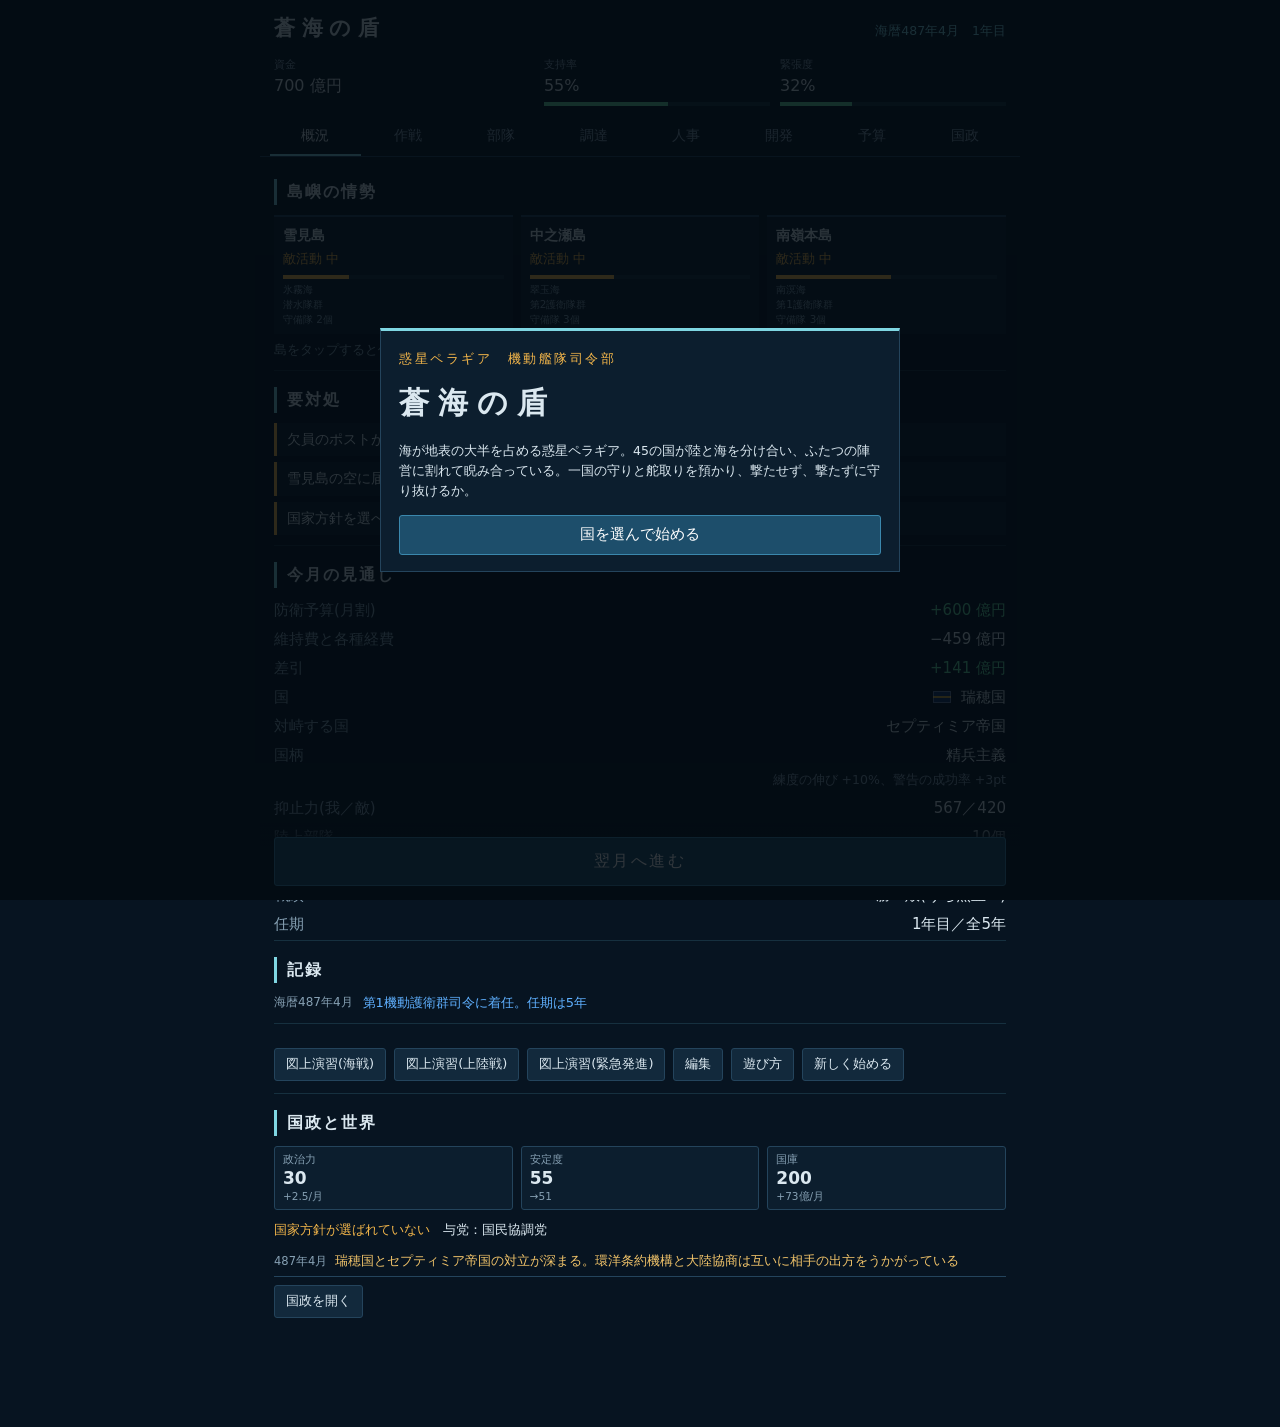
==== commit 13a3f8bf: "本土が陸から攻め込まれるようにした(国境の緊張・前線・都市の攻防・講和) 陸で接する国が自国にも侵攻してくる。国政に「国防」を加えた。 - 国境ごとの緊張。関係と本土の防衛力で上下し、兵力の集結、国境" ====
--- a/index.html
+++ b/index.html
@@ -547,7 +547,7 @@
 const COURSE=[['csc','指揮幕僚課程',12,6,{cmd:2,adm:2},[2,4]],['adv','高級課程',10,8,{cmd:2,cool:2,adm:1},[4,5]],['war','術科・戦術課程',6,3,{atk:2,def:2,asw:1},[0,3]],['eng','技術課程',6,3,{tec:3},[0,4]],['abr','海外留学',12,10,{cool:2,adm:2},[2,5]]];
 
 /* ---------- カスタムスタート ---------- */
-const DEFCFG={cmdr:'',nation:'瑞穂国',fleetName:'第1機動護衛群',y0:487,nat:0,riv:null,years:5,eGrow:1,eAggr:1,incF:1,prePen:1,reinT:90,budget:7200,funds:700,tension:32,support:55,tr:65,techLv:0,era:4,labs:4,sandbox:false,
+const DEFCFG={cmdr:'',nation:'瑞穂国',fleetName:'第1機動護衛群',y0:487,nat:0,riv:null,years:5,eGrow:1,eAggr:1,incF:1,landW:1,prePen:1,reinT:90,budget:7200,funds:700,tension:32,support:55,tr:65,techLv:0,era:4,labs:4,sandbox:false,
   fleet:{cvl:1,ddg:2,dd:2,ffm:1,ss:2,lst:1,opv:0,aoe:0,ftr:8,aew:1},gnd:{inf:6,amp:2,arm:0,art:1,aa:0,ssm:1}};
 const PRESET=[['標準',{}],['小艦隊の苦境',{fleet:{cvl:0,ddg:1,dd:2,ffm:2,ss:1,opv:0,aoe:0,ftr:0,aew:0},funds:400,budget:5600,tension:45}],
   ['大艦隊',{fleet:{cvl:2,ddg:4,dd:4,ffm:3,ss:4,lst:2,opv:2,aoe:1,ftr:20,aew:2},gnd:{inf:6,amp:2,arm:1,art:2,aa:1,ssm:2},budget:12000,funds:1500,eGrow:1.5,labs:5}],
@@ -1629,7 +1629,7 @@
 function begin(cfg){newGame(cfg);save();ui.tab='home';render();showHelp();}
 function showTitle(){const has=!!load();mq.length=0;
   modal(`<div class="alert">惑星${PLANET}　機動艦隊司令部</div><h2 class="big">蒼海の盾</h2><p class="sm">海が地表の大半を占める惑星${PLANET}。45の国が陸と海を分け合い、ふたつの陣営に割れて睨み合っている。一国の守りと舵取りを預かり、撃たせず、撃たずに守り抜けるか。</p>${has?'<p class="sm mut">新しく始めると、いまの記録は上書きされる。</p>':''}<div class="mbtn">${has?`<button class="btn pri" data-m="c">続きから</button>`:''}<button class="btn ${has?'':'pri'}" data-m="n">国を選んで始める</button></div>`,
-  {c:()=>{closeModal();S=load();applyNation(S.cfg.nat,S.cfg.riv);applyEdits(S.ed);polLoad();_M=null;_PM=null;render();if(S.over)showOver();else if(S.gpend)groundPrompt();else if(S.pending)showIncident();},n:()=>{closeModal();ui.cs=null;ui.nview='list';ui.wsc=null;ui.nsc=0;showNation();}});}
+  {c:()=>{closeModal();S=load();applyNation(S.cfg.nat,S.cfg.riv);applyEdits(S.ed);polLoad();_M=null;_PM=null;render();if(S.over)showOver();else if(gpNext())groundPrompt();else if(S.pending)showIncident();},n:()=>{closeModal();ui.cs=null;ui.nview='list';ui.wsc=null;ui.nsc=0;showNation();}});}
 // 国を選ぶ画面。20か国の名称群を見比べて、対峙する国も決める
 function showNation(){if(ui.nat==null)ui.nat=0;const info=ui.nview==='info',i=ui.nat,N=NATS[i],rv=ui.riv==null||ui.riv===i||!NATS[ui.riv]?N.rv:ui.riv,D=DSTY[N.ds],sv=TXL;let html;
   if(!info){
@@ -1668,7 +1668,7 @@
   <div class="srow"><label>国名</label><input value="${esc(c.nation)}" oninput="ui.cs.nation=this.value" maxlength="12" aria-label="国名"></div>
   <div class="srow"><label>部隊名</label><input value="${esc(c.fleetName)}" oninput="ui.cs.fleetName=this.value" maxlength="16" aria-label="部隊名"></div>
   <h3 class="sub">期間と敵</h3>
-  ${sg2('years','任期',[[5,'5年'],[10,'10年'],[20,'20年'],[30,'30年']])}${sg2('eGrow','敵の軍拡',[[.6,'緩やか'],[1,'標準'],[1.5,'急速'],[2,'苛烈']])}${sg2('eAggr','敵の攻撃性',[[.7,'慎重'],[1,'標準'],[1.4,'攻撃的']])}${sg2('incF','事案の頻度',[[.6,'少ない'],[1,'標準'],[1.6,'多い']])}
+  ${sg2('years','任期',[[5,'5年'],[10,'10年'],[20,'20年'],[30,'30年']])}${sg2('eGrow','敵の軍拡',[[.6,'緩やか'],[1,'標準'],[1.5,'急速'],[2,'苛烈']])}${sg2('eAggr','敵の攻撃性',[[.7,'慎重'],[1,'標準'],[1.4,'攻撃的']])}${sg2('incF','事案の頻度',[[.6,'少ない'],[1,'標準'],[1.6,'多い']])}${sg2('landW','陸からの侵攻',[[1,'あり'],[0,'なし']])}
   <h3 class="sub">政治と予算</h3>
   ${st('budget','年間の防衛予算',400,2400,24000,' 億円')}${st('funds','手持ちの資金',200,0,30000,' 億円')}${st('tension','緊張度',5,5,85,'%')}${st('support','支持率',5,25,85,'%')}
   ${sg2('prePen','先制攻撃への非難',[[.5,'緩い'],[1,'標準'],[1.6,'厳しい']])}${sg2('sandbox','資金',[[false,'通常'],[true,'無制限']])}
@@ -2002,10 +2002,12 @@
   const nm={gun:'艦砲射撃',air:'空爆',msl:'ミサイル攻撃'}[kind];S.tension=clamp(S.tension+1,0,100);hlog(`${ISL[z]}：${nm}を実施`,'b');save();render();
   modal(`<div class="alert">準備攻撃</div><h2>${ISL[z]}　${nm}</h2>${L.map(l=>`<p class="sm">${l}。</p>`).join('')}<p class="sm mut">敵の守備隊は残り${il.egar.length}個。陣地は「${FORT[il.fort]}」。</p><div class="pol">緊張度 +1</div><div class="mbtn"><button class="btn pri" data-m="ok">確認</button></div>`,{ok:()=>{closeModal();A.prep(z);}});}
 const FORT=['未構築','簡易','堅固','要塞化'];
+// 決着を待っている地上戦。島への上陸が先で、本土の都市の攻防はそのあとに回る
+const gpNext=()=>{if(!S.gpend&&S.lw&&S.lw.bat){S.gpend=S.lw.bat;S.lw.bat=null;}return S.gpend;};
 
 /* ================= 月の進行 ================= */
 function nextMonth(){
-  if(S.over||mq.length||G)return;if(S.gpend){groundPrompt();return;}if(S.pending){showIncident();return;}
+  if(S.over||mq.length||G)return;if(gpNext()){groundPrompt();return;}if(S.pending){showIncident();return;}
   _M=null;cleanPosts();if(S.pers.auto)autoAssign();
   S.month++;const rep=[],C=S.cfg;let M=mods();
   // 艦隊は1か月に2海域ぶん進む
@@ -2028,7 +2030,7 @@
   syncSectors();
   // 陸上部隊と島の施設
   for(const g of S.gnd){const home=g.loc==='home',z=g.loc[0]==='i'?+g.loc.slice(1):-1;g.tr=clamp(g.tr+(home?1.2:z>=0?.5:0)*(1+M.trGain),0,100);
-    if(g.hp<10&&(home||(z>=0&&facOK(z,'depot'))))g.hp=Math.min(10,g.hp+(home?2:1));}
+    if(g.hp<10&&(home||(z>=0&&facOK(z,'depot'))))g.hp=Math.min(10,g.hp+(home&&!S.lw?2:1));}
   for(const z of ISLZ)if(S.sectors[z].held){const fc=S.isl[z].fac;for(const k in fc)fc[k]=Math.min(100,fc[k]+8);}
   monthlyPers(rep,M);monthlyRD(rep,M);M=mods();
   S.orders=S.orders.filter(o=>{if(S.month<o.due)return true;deliver(o,rep);return false;});
@@ -2068,9 +2070,10 @@
   if(offer)showPeace();
   if(fis)showFiscal(fis);
   polShow();
-  if(S.pending)showIncident();else if(S.gpend&&!fis&&!offer)groundPrompt();else if(rep.length&&!fis)toast(rep[0][0]+(rep.length>1?`　ほか${rep.length-1}件`:''));}
+  if(S.pending)showIncident();else if(!fis&&!offer&&gpNext())groundPrompt();else if(rep.length&&!fis)toast(rep[0][0]+(rep.length>1?`　ほか${rep.length-1}件`:''));}
 function checkOver(){if(S.over)return;const occ=ISLZ.filter(i=>!S.sectors[i].held).length,y=S.cfg.years;
   if(S.support<=0)S.over={k:'fired',t:'更迭',d:'国民と政府の信任を失い、司令の任を解かれた。'};
+  else if(lwCapLost())S.over={k:'lost',t:'首都陥落',d:lwOverText()};
   else if(occ>=3)S.over={k:'lost',t:'敗北',d:'すべての島嶼が占領された。'};
   else if(!S.units.length)S.over={k:'lost',t:'艦隊壊滅',d:'指揮すべき艦が残っていない。'};
   else if(S.month>=y*12)S.over={k:'end',t:'任期満了',d:`${y}年の任期を全うした。`};
@@ -2101,7 +2104,7 @@
   if(o.pre){dS-=15*pp;dT+=15*pp;L.push('先制攻撃に国内外から非難が集中した');}
   S.stats.eSunk+=o.eS;dS=Math.round(dS);dT=Math.round(dT);
   S.support=clamp(S.support+dS,0,100);S.tension=clamp(S.tension+dT,0,100);return{dS,dT,L};}
-function afterInc(html){S.pending=null;checkOver();save();render();modal(html+`<div class="mbtn"><button class="btn pri" data-m="ok">確認</button></div>`,{ok:()=>{closeModal();if(S.over)showOver();else if(S.gpend)groundPrompt();}});}
+function afterInc(html){S.pending=null;checkOver();save();render();modal(html+`<div class="mbtn"><button class="btn pri" data-m="ok">確認</button></div>`,{ok:()=>{closeModal();if(S.over)showOver();else if(gpNext())groundPrompt();}});}
 function ignoreInc(inc){if(inc.type==='scramble')return airIgnore(inc);const z=inc.sector,sec=S.sectors[z];let dS=-6,dT=2;const L=[];
   if(inc.type==='landing'){S.gpend={z,L:inc.L,fr:1};dS-=4;dT=5;L.push(`敵の上陸部隊は、海上で阻まれることなく${ISL[z]}に取りついた`);}
   else{sec.threat=clamp(sec.threat+12,0,100);L.push(inc.type==='airraid'&&raidIsland(z)||'敵の既成事実化が進んだ');}
@@ -2121,7 +2124,7 @@
 /* ---------- 上陸された島の地上戦に入る ---------- */
 const gstr=(list,q)=>list.reduce((a,x)=>{const t=GT[x.t||x.type];return a+x.hp*(t.atk+t.def)/2*(q?q(x):1);},0);
 function polApply(dS,dT){S.support=clamp(S.support+dS,0,100);S.tension=clamp(S.tension+dT,0,100);}
-function groundPrompt(){const gp=S.gpend;if(!gp||S.over)return;const z=gp.z,gar=garrison(z);if(!gp.force)gp.force=mkAssault(gp.L,gp.fr);
+function groundPrompt(){const gp=S.gpend;if(!gp||S.over)return;if(gp.home)return lwPrompt();const z=gp.z,gar=garrison(z);if(!gp.force)gp.force=mkAssault(gp.L,gp.fr);
   if(!gar.length&&gp.raid){S.gpend=null;const t=raidLoss(z);polApply(-3,2);checkOver();save();render();modal(`<div class="alert r">襲撃</div><h2>${ISL[z]}</h2><p>${t}。</p><div class="pol">支持率 −3　緊張度 +2</div><div class="mbtn"><button class="btn pri" data-m="ok">確認</button></div>`,{ok:()=>{closeModal();if(S.over)showOver();}});return;}
   if(!gar.length){S.gpend=null;occupy(z,gp.L,gp.force);polApply(-6,3);checkOver();save();render();
     modal(`<div class="alert r">占領</div><h2>${ISL[z]}</h2><p>守備隊のいない島に敵が上陸し、抵抗を受けずに占領した。</p><div class="pol">支持率 −6　緊張度 +3</div><div class="mbtn"><button class="btn pri" data-m="ok">確認</button></div>`,{ok:()=>{closeModal();if(S.over)showOver();}});return;}
@@ -2261,7 +2264,7 @@
 function showHelp(){const C=S.cfg;modal(`<div class="alert">着任</div><h2>${esc(C.fleetName)}司令部</h2><p>${C.cmdr?esc(C.cmdr)+'司令。':''}惑星${PLANET}。あなたは${esc(C.nation)}の${NAT.navy}で艦隊を預かる。対峙するのは${RIV.f}。任期の${C.years}年間、${[1,4,7].map(z=>SECT[z]+'の'+ISL[z]).join('、')}を守り抜く。支持率が0%になれば更迭される。</p>
 <p class="sm">世界は${BLOC[1].n}(${S.w.n.filter(n=>n.bloc===1).length}か国)と${BLOC[2].n}(${S.w.n.filter(n=>n.bloc===2).length}か国)に割れている。${RIV.n}は${BLOC[2].s}の一員で、${NAT.n}はどちらにも属していない。どの国と組み、どこまで備えるかも、あなたが決める。</p>
 <p class="sm mut">国柄「${NAT.tr[0]}」：${NAT.tr[1]}</p>
-<ul class="sm"><li><b>作戦</b>：艦隊を海域へ送る。事案にはその海域の艦隊が当たり、隣と2つ先の海域からは増援が遅れて着く。シーレーンを空けたままにすると収入が減る</li><li><b>部隊</b>：艦の所属と演習・整備・改修、艦隊の編成、航空部隊の基地、陸上部隊の輸送と空輸</li><li><b>航空部隊</b>：本土と島の飛行場に置く。国籍不明機には戦闘飛行隊が緊急発進し、受け持つ海域の海戦には基地から戦闘機を出せる</li><li><b>陸上部隊</b>：島の守備隊になる。敵に上陸されると地上戦になり、守備隊がいなければ無抵抗で占領される</li><li><b>奪還</b>：占領された島は、制海を得て、砲爆撃で叩き、上陸して司令部を制圧すれば取り戻せる</li><li><b>人事</b>：組織図の枠をタップして幹部を任命する</li><li><b>開発</b>：16分野の研究と、旧式から構想中までの装備の世代交代、新しい艦種の開発</li><li><b>予算</b>：64費目の配分と年度の折衝</li><li><b>国政</b>：世界情勢と外交、国家方針、政策と顧問、州の開発。政治力をためて使う</li><li><b>翌月へ進む</b>で時間が進む</li></ul>
+<ul class="sm"><li><b>作戦</b>：艦隊を海域へ送る。事案にはその海域の艦隊が当たり、隣と2つ先の海域からは増援が遅れて着く。シーレーンを空けたままにすると収入が減る</li><li><b>部隊</b>：艦の所属と演習・整備・改修、艦隊の編成、航空部隊の基地、陸上部隊の輸送と空輸</li><li><b>航空部隊</b>：本土と島の飛行場に置く。国籍不明機には戦闘飛行隊が緊急発進し、受け持つ海域の海戦には基地から戦闘機を出せる</li><li><b>陸上部隊</b>：島の守備隊になる。敵に上陸されると地上戦になり、守備隊がいなければ無抵抗で占領される</li><li><b>本土の守り</b>：${lwNb().length?`${lwNb().map(natN).join('、')}と陸で接している。関係が悪く守りが薄いと、相手は国境を越えてくる。本土にいる陸上部隊と兵役の政策が抑えになる。前線が首都に届き、首都が落ちれば任期は終わる。「国政」の国防で国境の緊張と構えを見られる`:'この国は陸で他国と接していないので、本土が陸から攻め込まれることはない'}</li><li><b>奪還</b>：占領された島は、制海を得て、砲爆撃で叩き、上陸して司令部を制圧すれば取り戻せる</li><li><b>人事</b>：組織図の枠をタップして幹部を任命する</li><li><b>開発</b>：16分野の研究と、旧式から構想中までの装備の世代交代、新しい艦種の開発</li><li><b>予算</b>：64費目の配分と年度の折衝</li><li><b>国政</b>：世界情勢と外交、国家方針、政策と顧問、州の開発。政治力をためて使う</li><li><b>翌月へ進む</b>で時間が進む</li></ul>
 <p><b>海戦の操作</b></p><ul class="sm"><li>自部隊をタップで選択、海面をタップで移動、敵をタップで目標に指定。右下の「3D」で立体表示。＋－と2本指で大きく拡大できる</li><li>領空侵犯には、航空基地をタップして戦闘機を上げ、相手の15km以内に寄せて「警告」する</li><li>敵が撃つか領海に居座るまで、武器は使えない。艦を相手の50km以内に寄せて「警告」し、退去させれば最良の結果になる</li></ul>
 <p><b>地上戦の操作</b></p><ul class="sm"><li>ターン制。自部隊をタップして、水色のマスへ移動、赤い枠の敵をタップで攻撃</li><li>動かず撃たなかった部隊は陣地を固める。森・丘・市街は守りやすい</li><li>艦砲射撃・爆撃・ミサイルは、その海域にいる艦隊が支援する。施設を制圧すると効果が自軍に移る</li></ul>
 <p class="sm mut">「概況」の図上演習で、海戦・上陸戦・緊急発進を練習できる。作戦図と世界地図は、＋－か2本指で拡大し、指で動かせる。</p>
@@ -2638,7 +2641,7 @@
   if(w.cap!=null)return warEnd(w,w.cap,w.cap===a?d:a,'cap',rep);
   if(natCnt(d)<=2&&d!==rv)return warEnd(w,a,d,'cap',rep);if(natCnt(a)<=2&&a!==rv)return warEnd(w,d,a,'cap',rep);
   if(mo>=9&&Math.random()<(mo-8)*.05+w.ex*.004)warEnd(w,null,null,'peace',rep);}
-function coup(i,rep){const W=S.w,n=W.n[i],rv=RVN(),old=n.gov;n.gov=old>=3?pick([0,2]):pick([3,4]);n.ldr=mkName(NATS[i]);n.stab=55;
+function coup(i,rep){const W=S.w,n=W.n[i],rv=RVN(),old=n.gov;n.gov=old>=3?pick([0,2]):pick([3,4]);n.ldr=mkName(NATS[i]);n.stab=55;if(n.nap>S.month){n.nap=0;wNews(`${natN(i)}の新政権が、${NAT.n}との不可侵条約を破棄した`,'r');rep.push([`${natN(i)}の新政権が不可侵条約を破棄した`,'r']);}
   const t=n.gov===4?`${NATS[i].f}で軍が政権を掌握。${n.ldr}${GOVL[4]}が全権を握った`:n.gov===3?`${NATS[i].f}で政変。一党支配の体制に移った`:`${NATS[i].f}で政権が倒れ、選挙による政府が生まれた`;wNews(t,i===rv?'r':'am');
   if(i===rv){const dT=n.gov>=3?8:-10;S.tension=clamp(S.tension+dT,0,100);rep.push([`${RIV.n}で政変。${dT>0?'強硬派が実権を握り、緊張が高まった':'新政府は対話を口にしている'}`,dT>0?'r':'g']);relAdd(i,dT>0?-8:12);}
   else{if(Math.random()<.4)n.bloc=n.gov>=3?(Math.random()<.6?2:0):(Math.random()<.6?1:0);if(Math.random()<.5&&!S.pol.evq&&Math.abs(n.rel)<60)S.pol.evq={k:'coup',x:i};}}
@@ -2647,11 +2650,12 @@
     n.rel=clamp(n.rel+(base+(n.rb||0)-n.rel)*.04+(n.imp>0?2.5*(1+(X.relG||0)):0),-100,100);if(n.imp>0)n.imp--;n.rb=(n.rb||0)*.97;
     n.stab=clamp(n.stab+R(-2.5,2.5)+(50-n.stab)*.03-(n.sanc?.8:0),5,95);});
   if(W.n[rv].sanc)W.rivK=Math.max(.85,W.rivK-.004);
-  for(const w of W.wars.slice())warStep(w,rep,pw);
-  for(const h of W.hot){const A=W.n[h.a],B=W.n[h.b];if(!al[h.a]||!al[h.b]||inWar(h.a)||inWar(h.b))continue;
+  for(const w of W.wars.slice())if(!w.pl)warStep(w,rep,pw);
+  for(const h of W.hot){if(h.a===me||h.b===me)continue;const A=W.n[h.a],B=W.n[h.b];if(!al[h.a]||!al[h.b]||inWar(h.a)||inWar(h.b))continue;
     h.t=clamp(h.t+R(-3,3.6)+(A.bloc&&B.bloc&&A.bloc!==B.bloc?.5:0)+(A.gov===4||B.gov===4?.4:0)-(h.calm>S.month?3:0),0,100);
     if(h.t>70&&!h.n1&&Math.random()<.5){h.n1=1;wNews(`${natN(h.a)}と${natN(h.b)}の国境で衝突。双方が相手を非難している`,'am');}
     if(h.t>=85&&W.wars.length<3&&S.month>=6&&Math.random()<.25){const att=pw[h.a]*R(.8,1.25)>=pw[h.b]?h.a:h.b;warStart(att,att===h.a?h.b:h.a,rep);}}
+  lwMonth(rep);
   W.n.forEach((n,i)=>{if(i!==me&&al[i]&&!inWar(i)&&n.stab<42&&Math.random()<(45-n.stab)/700)coup(i,rep);});
   if(Math.random()<.6){const ids=W.n.map((n,i)=>i).filter(i=>al[i]&&i!==me),a=pick(ids),b=pick(ids.filter(i=>i!==a)),A=natN(a),Bn=natN(b),bl=W.n[a].bloc;
     wNews(pick([`${A}と${Bn}が海上で合同演習を実施`,`${A}が新型艦の進水を発表`,`${A}の${W.n[a].ldr}${GOVL[W.n[a].gov]}が${Bn}を訪問`,`${A}で反政府デモ。数万人が首都に集まった`,`${A}が国防費の増額を決定`,`${A}と${Bn}が通商協定に署名`,
@@ -2724,8 +2728,8 @@
 const RES=[['oil','石油','部隊の維持費と航空部隊の稼働'],['steel','鋼材','艦の建造期間'],['rare','希少金属','研究'],['food','食料','安定度']];
 const myStates=()=>WORLD.nat[ME()].st.map(i=>WORLD.ST[i]);
 const stGDP=st=>{const e=S.eco.st[st.id],b=e.b;return st.pop*e.pg*(.7+.06*e.dev)*(1+.05*(b.ind||0)+.03*(b.port||0)+.015*(b.infra||0))/100;};
-const gdp=()=>myStates().reduce((a,st)=>a+stGDP(st),0)*S.eco.g;
-const bldSum=k=>myStates().reduce((a,st)=>a+(S.eco.st[st.id].b[k]||0),0);
+const gdp=()=>heldSt().reduce((a,st)=>a+stGDP(st)*stHeld(st),0)*S.eco.g;
+const bldSum=k=>heldSt().reduce((a,st)=>a+(S.eco.st[st.id].b[k]||0),0);
 const stSlots=e=>e.dev*2+2,stUsed=e=>Object.values(e.b).reduce((a,v)=>a+v,0);
 const bldCost=(st,k)=>{const e=S.eco.st[st.id],X=polSum();return Math.round((100+70*(e.b[k]||0))*(1-clamp(X.devC||0,0,.5))*(1-.04*(e.b.infra||0))/10)*10;};
 const devCost=st=>{const e=S.eco.st[st.id],X=polSum();return Math.round((150+70*e.dev)*(1-clamp(X.devC||0,0,.5))*(1-.04*(e.b.infra||0))/10)*10;};
@@ -2733,8 +2737,8 @@
 function natRes(i){const o={};for(const st of WORLD.ST)if(st.res&&stOwner(st)===i)o[st.res]=(o[st.res]||0)+1;return o;}
 // 資源の収支：産出と輸入が必要量に足りないと、それぞれの分野に響く
 function resBal(){const me=ME(),E=S.eco,X=polSum(1),W=S.w,al=natAlive(),lanes=ZONES.map((Z,i)=>i).filter(i=>ZONES[i].lane),open=lanes.length?1-lanes.filter(i=>S.sectors[i].threat>=60).length/lanes.length:1,tk=[1.2,1,.5][S.pol.law.trd];
-  const need={oil:.5+S.units.length/14+(S.air||[]).length/8,steel:1+S.orders.filter(o=>o.kind==='unit').length*.7,rare:S.labs.length/4,food:1+myStates().reduce((a,s)=>a+s.pop*S.eco.st[s.id].pg,0)/3000},o={};
-  for(const r of RES){const k=r[0];let prod=0,imp=0;for(const st of myStates())if(st.res===k)prod+=1+(E.st[st.id].b.mine||0);
+  const need={oil:.5+S.units.length/14+(S.air||[]).length/8,steel:1+S.orders.filter(o=>o.kind==='unit').length*.7,rare:S.labs.length/4,food:1+heldSt().reduce((a,s)=>a+s.pop*S.eco.st[s.id].pg,0)/3000},o={};
+  for(const r of RES){const k=r[0];let prod=0,imp=0;for(const st of heldSt())if(st.res===k)prod+=1+(E.st[st.id].b.mine||0);
     W.n.forEach((n,i)=>{const c=i!==me&&al[i]&&n.trd&&!n.sanc?natRes(i)[k]||0:0;if(c)imp+=c>=2?1.5:1;});imp*=open*tk;
     const nd=+need[k].toFixed(1),d=clamp(nd-prod-imp,0,4);o[k]={need:nd,prod,imp:+imp.toFixed(1),def:+d.toFixed(1),sur:Math.max(0,prod-nd)};}
   o.open=open;return o;}
@@ -2750,12 +2754,12 @@
   for(const m of P.mods)if(m.until>S.month)add(m.fx);
   if(S.eco){add({buildT:Math.min(.2,.02*bldSum('yard')),rp:Math.min(.2,.02*bldSum('uni')),recruit:Math.min(.3,.03*bldSum('base')),stabT:Math.min(6,.6*bldSum('base')),trdK:Math.min(.4,.03*bldSum('port'))});
     if(!noRes){const rb=resBal(),h=o.resH?.5:1;add({upk:-.02*rb.oil.def*h,airRdy:-.04*rb.oil.def*h,buildT:-.03*rb.steel.def*h,rp:-.03*rb.rare.def*h,stabT:-1.5*rb.food.def*h});}}
-  const W=S.w,me=ME(),rv=RVN();if(W){const al=natAlive();add({tension:(W.n[rv].rel+60)/100*.5+(inWar(rv)?.5:0)-(W.n[me].bloc===1?.1:0),intel:Math.min(.12,.04*W.n.filter((n,i)=>n.def&&al[i]).length),trdK:Math.min(.5,.05*W.n.filter((n,i)=>n.trd&&al[i]).length)});}
+  const W=S.w,me=ME(),rv=RVN();if(W){const al=natAlive();add({tension:(W.n[rv].rel+60)/100*.5+(inWar(rv)&&!inWar(rv).pl?.5:0)-(W.n[me].bloc===1?.1:0),intel:Math.min(.12,.04*W.n.filter((n,i)=>n.def&&al[i]).length),trdK:Math.min(.5,.05*W.n.filter((n,i)=>n.trd&&al[i]).length)});}
   if(P.stab<35)add({ppG:-.5,morale:-.05,gdpG:-.5});else if(P.stab>70)add({ppG:.3,support:.1});
   return o;}
 const polBudK=()=>{if(!S.pol||!S.eco)return 1;const X=polSum(1);return Math.pow(gdp()/S.eco.gdp0,.7)*(1+(X.budK||0));};
 const ppGain=()=>{const X=polSum(1);return Math.max(.5,2+(X.ppG||0)+S.pol.stab/100);};
-const stabTarget=()=>{const X=polSum();return clamp(48+(S.support-50)*.35+(X.stabT||0)-(S.tension>70?(S.tension-70)*.3:0)-ISLZ.filter(z=>!S.sectors[z].held).length*6,5,95);};
+const stabTarget=()=>{const X=polSum();return clamp(48+(S.support-50)*.35+(X.stabT||0)-(S.tension>70?(S.tension-70)*.3:0)-ISLZ.filter(z=>!S.sectors[z].held).length*6-(S.lw?5:0)-lwOcc()/Math.max(1,lwGeo().orig)*(S.lw?30:15),5,95);};
 const polMod=(n,fx,mo)=>{S.pol.mods.push({n,fx,until:S.month+mo});_M=null;};
 const grpAdd=o=>{for(const k in o)S.pol.grp[k]=clamp(S.pol.grp[k]+o[k],0,100);};
 function polInit(){const C=S.cfg,r=rng32(331+ME()*7);worldInit();worldApply();
@@ -2763,9 +2767,9 @@
   const ts=ADV.map(a=>a[0]);for(let k=ts.length-1;k>0;k--){const j=Math.floor(r()*(k+1)),t=ts[k];ts[k]=ts[j];ts[j]=t;}for(const t of ts.slice(0,6))S.pol.pool.push({id:++S.pol.aid,t,n:mkName()});
   S.eco={st:{},g:1,gdp0:1,tre:200,ver:1};
   for(const st of myStates()){const b={ind:Math.floor(st.dev/2),infra:1};if(st.coast)b.port=1;if(st.cap){b.uni=1;if(st.coast)b.yard=1;b.base=1;}if(st.res)b.mine=1;S.eco.st[st.id]={dev:st.dev,b,q:null,pg:1};}
-  S.eco.gdp0=gdp();_M=null;}
+  S.eco.gdp0=gdp();_M=null;S.lw=null;lwSync();}
 // 以前の記録や、国を選び直したあとの読み込みで呼ぶ
-function polLoad(){if(!S)return;if(!S.w||!S.pol||!S.eco||!myStates().every(st=>S.eco.st[st.id]))polInit();else worldApply();}
+function polLoad(){if(!S)return;if(!S.w||!S.pol||!S.eco||!myStates().every(st=>S.eco.st[st.id]))polInit();else{worldApply();lwSync();}}
 function focusOK(f){const D=S.pol.foc.done;return !D[f[0]]&&(!f[5].length||f[5].some(k=>D[k]))&&!f[6].some(k=>D[k]);}
 function focusDone(k,rep){const W=S.w,me=ME(),rv=RVN(),al=natAlive(),f=focBy[k];S.pol.foc.done[k]=1;S.pol.foc.cur=null;_M=null;rep.push([`国家方針「${f[2]}」が完了した`,'g']);
   if(k==='d2a'){W.n[me].bloc=1;W.n.forEach((n,i)=>{if(i===me)return;if(n.bloc===1)relAdd(i,15);else if(n.bloc===2)relAdd(i,-10);});S.tension=clamp(S.tension+3,0,100);wNews(`${NAT.f}が${BLOC[1].n}に加盟`,'am');}
@@ -2792,7 +2796,7 @@
   // 経済：成長、国庫、建設
   E.g*=1+(.8+(X.gdpG||0)+(P.stab-50)*.02)/1200;const rb=resBal(),G=gdp(),sur=RES.reduce((a,r)=>a+rb[r[0]].sur,0);
   E.inc=Math.round((30+G)*(1+(X.trdK||0))+sur*6*rb.open);E.tre+=E.inc;
-  for(const st of myStates()){const e=E.st[st.id];e.pg*=1+(.0008+.0003*(e.b.infra||0));if(e.q&&--e.q.left<=0){if(e.q.k==='dev')e.dev++;else e.b[e.q.k]=(e.b[e.q.k]||0)+1;rep.push([`${stName(st)}：${e.q.k==='dev'?'開発が進んだ(開発度 '+e.dev+')':BLD.find(b=>b[0]===e.q.k)[1]+'が完成'}`,'g']);e.q=null;E.ver++;}}
+  for(const st of myStates()){const e=E.st[st.id];e.pg*=1+(.0008+.0003*(e.b.infra||0));if(e.q&&stHeld(st)>0&&--e.q.left<=0){if(e.q.k==='dev')e.dev++;else e.b[e.q.k]=(e.b[e.q.k]||0)+1;rep.push([`${stName(st)}：${e.q.k==='dev'?'開発が進んだ(開発度 '+e.dev+')':BLD.find(b=>b[0]===e.q.k)[1]+'が完成'}`,'g']);e.q=null;E.ver++;}}
   for(const r of RES)if(rb[r[0]].def>=1.5&&S.month%3===0)rep.push([`${r[1]}が足りない(不足 ${rb[r[0]].def})。${r[2]}に響いている`,'am']);
   if(S.month%12===6){const have=P.pool.map(a=>a.t),c=ADV.map(a=>a[0]).filter(t=>!have.includes(t));P.pool=P.pool.filter(a=>P.adv.includes(a.id)||Math.random()<.6);for(let i=0;i<2&&c.length&&P.pool.length<8;i++){const t=c.splice(Math.floor(Math.random()*c.length),1)[0];P.pool.push({id:++P.aid,t,n:mkName()});}}
   worldMonth(rep);
@@ -2815,8 +2819,9 @@
   if(e.rd){for(const u of S.units)u.rd=clamp(u.rd+e.rd,5,100);out.push(`全艦の即応 ${sg(e.rd)}`);}
   if(e.rp){const ls=LINE.filter(l=>lvOf(l[0])<10);for(let i=0;i<e.rp&&ls.length;i++){const l=ls.splice(Math.floor(Math.random()*ls.length),1)[0];S.res[l[0]]={lv:lvOf(l[0])+1,prog:0};out.push(`研究「${l[1]}」が1段階進んだ`);}}
   if(e.aid&&q.x!=null)S.w.n[q.x].aid=S.month+12;
+  if(e.hot&&q.x!=null){const h=lwHot(q.x);if(h){h.t=clamp(h.t+e.hot,0,100);out.push(`国境の緊張 ${sg(e.hot)}`);}}
   _M=null;checkOver();return{txt:out.join('　'),bad:!!e.bad};}
-const anyWar=()=>S.w.wars[0]||null;
+const anyWar=()=>S.w.wars.find(w=>!w.pl)||null;
 const PEV={
   aidreq:{t:'支援の要請',d:q=>`${NATS[q.y].f}に攻め込まれた${NATS[q.x].f}の${S.w.n[q.x].ldr}${GOVL[S.w.n[q.x].gov]}が、我が国に支援を求めてきた。`,o:[
     ['艦隊と部隊を送る',{funds:-150,rd:-12,rel:[['x',22],['y',-18]],ten:3,sup:1,aid:1,grp:{mil:4}},'艦隊の一部を派遣した。相手国は深く感謝している。留守のあいだ、手元の艦の即応は落ちる。','資金 −150、即応 −12'],
@@ -2868,7 +2873,7 @@
   <div class="chips">${MMODE.map(m=>`<button class="${mode===m[0]?'on':''}" onclick="A.mmode('${m[0]}')">${m[1]}</button>`).join('')}</div>${sel}</section>
   <section class="sec"><h2>陣営</h2>${bl.map(x=>`<div class="item"><div class="uh">${blocTag(x.b)}<b>${blocN(x.b)}</b><span class="loc">${x.ms.length}か国${W.n[me].bloc===x.b?'・自国が属する':''}</span></div>${bar(x.tot/mx*100,x.b===2?'r':x.b===1?'b':x.b===3?'g':'')}<p class="sm mut">${x.ms.slice().sort((a,b)=>pw[b]-pw[a]).slice(0,8).map(natN).join('、')}${x.ms.length>8?' ほか':''}</p></div>`).join('')}</section>
   <section class="sec"><h2>戦争</h2>${W.wars.length?W.wars.map(w=>{const oa=Wd.P.filter(p=>p.nat===w.d&&Wd.pown[p.id]===w.a).length,od=Wd.P.filter(p=>p.nat===w.a&&Wd.pown[p.id]===w.d).length;
-    return `<div class="item"><div class="uh"><b>${natN(w.a)} → ${natN(w.d)}</b><span class="loc">${S.month-w.m0}か月目</span></div><p class="sm">${natN(w.a)}が${oa}プロヴィンスを占領${od?`、${natN(w.d)}が${od}プロヴィンスを占領`:''}。</p><div class="brow"><button class="btn sm" onclick="A.nat(${w.a})">${natN(w.a)}</button><button class="btn sm" onclick="A.nat(${w.d})">${natN(w.d)}</button></div></div>`;}).join(''):'<p class="mut sm">いま戦っている国はない。</p>'}
+    return `<div class="item"><div class="uh"><b>${natN(w.a)} → ${natN(w.d)}</b><span class="loc">${S.month-w.m0}か月目</span></div><p class="sm">${natN(w.a)}が${oa}プロヴィンスを占領${od?`、${natN(w.d)}が${od}プロヴィンスを占領`:''}。</p><div class="brow">${[w.a,w.d].map(i=>i===me?`<button class="btn sm" onclick="A.sub('gov','hd')">国防を開く</button>`:`<button class="btn sm" onclick="A.nat(${i})">${natN(i)}</button>`).join('')}</div></div>`;}).join(''):'<p class="mut sm">いま戦っている国はない。</p>'}
   ${W.hot.filter(h=>h.t>=60&&al[h.a]&&al[h.b]&&!inWar(h.a)&&!inWar(h.b)).sort((a,b)=>b.t-a.t).slice(0,4).map(h=>`<p class="al am">火種：${natN(h.a)}と${natN(h.b)}の国境(緊張 ${Math.round(h.t)})</p>`).join('')}</section>
   <section class="sec"><h2>世界の動き</h2>${W.news.slice(0,16).map(n=>`<div class="logl ${n.c}"><span>${dateStr(n.m).replace(/^海暦/,'')}</span>${n.t}</div>`).join('')}</section>`;};
 GV.dip=()=>{const W=S.w,me=ME(),rv=RVN(),al=natAlive(),f=ui.dipf||'all',pw=natPw(),F=[['all','すべて'],['b1',BLOC[1].s],['b2',BLOC[2].s],['b0','非同盟'],['war','交戦中'],['tr','条約あり']];
@@ -2907,7 +2912,7 @@
   <div class="ftree">${rows.map((r,i)=>`${i?'<div class="fline"></div>':''}<div class="frow">${r.map(node).join('')}</div>`).join('')}</div></section>`;};
 GV.law=()=>{const P=S.pol,X=polSum(),lc=k=>Math.round(30*(1-clamp(X.lawC||0,0,.6))),cd=X.lawC>=.2?6:12;
   const laws=LAW.map(L=>{const k=L[0],cur=P.law[k],wait=P.lawM[k]!=null?cd-(S.month-P.lawM[k]):0;
-    return `<div class="item"><div class="uh"><b>${L[1]}</b><span class="loc">${wait>0?`あと${wait}か月は変えられない`:`変更に政治力 ${lc(k)}`}</span></div>${L[2].map((o,i)=>{const why=i===cur?'':wait>0?'x':P.pp<lc(k)?'政治力が足りない':k==='eco'&&i===2&&!atWar()&&S.tension<70?'緊張度70以上か、侵攻を受けているときだけ':k==='def'&&i===2&&!P.foc.done.m7&&!P.foc.done.p5?'方針「反撃能力の保有」か「危機管理法制」が必要':'';
+    return `<div class="item"><div class="uh"><b>${L[1]}</b><span class="loc">${wait>0?`あと${wait}か月は変えられない`:`変更に政治力 ${lc(k)}`}</span></div>${L[2].map((o,i)=>{const why=i===cur?'':wait>0?'x':P.pp<lc(k)?'政治力が足りない':k==='eco'&&i===2&&!atWar()&&!S.lw&&S.tension<70?'緊張度70以上か、侵攻を受けているときだけ':k==='def'&&i===2&&!P.foc.done.m7&&!P.foc.done.p5?'方針「反撃能力の保有」か「危機管理法制」が必要':'';
       return `<div class="lopt ${i===cur?'on':''}"><div class="uh"><b>${i===cur?'● ':''}${o[0]}</b>${i===cur?'<span class="loc">いまの政策</span>':''}</div><p class="sm mut">${o[1]}</p><p class="sm">${polFxText(o[2],o[3])}</p>${i===cur||why==='x'?'':`<button class="btn sm" ${why?'disabled':''} onclick="A.law('${k}',${i})">${why||'この政策に改める'}</button>`}</div>`;}).join('')}</div>`;}).join('');
   const hired=P.adv.map(id=>P.pool.find(a=>a.id===id)).filter(Boolean),adv=a=>{const d=ADV.find(x=>x[0]===a.t),h=P.adv.includes(a.id);return `<div class="item"><div class="uh"><b>${a.n}</b><span class="loc">${d[1]}</span></div><p class="sm">${polFxText(d[2],d[3])}</p><button class="btn sm" ${h||(P.adv.length<3&&P.pp>=35)?'':'disabled'} onclick="A.adv(${a.id})">${h?'解任する':P.adv.length>=3?'枠がいっぱい':P.pp<35?'政治力が足りない':'登用する(政治力 35)'}</button></div>`;};
   return `<section class="sec"><h2>政権</h2>${polBar()}<dl class="kv2"><dt>与党</dt><dd><b>${PARTY[P.gov.p][0]}</b>　${PARTY[P.gov.p][1]}</dd><dt>与党の影響</dt><dd>${polFxText(PARTY[P.gov.p][2],PARTY[P.gov.p][3])}</dd><dt>次の総選挙</dt><dd>${Math.max(0,P.gov.next-S.month)}か月後</dd></dl>
@@ -2915,10 +2920,11 @@
   <section class="sec"><h2>政策</h2>${laws}</section>
   <section class="sec"><h2>顧問 ${hired.length}/3</h2><p class="mut sm">登用しているあいだ効果がある。顔ぶれは年に一度入れ替わる。</p>${hired.map(adv).join('')}<h3 class="sub">候補</h3>${P.pool.filter(a=>!P.adv.includes(a.id)).map(adv).join('')||'<p class="mut sm">候補はいない</p>'}</section>`;};
 GV.land=()=>{const E=S.eco,G=gdp(),rb=resBal(),X=polSum();
-  const st=myStates().map(s=>{const e=E.st[s.id],used=stUsed(e),slots=stSlots(e),free=used<slots,busy=e.q;
+  const st=myStates().map(s=>{const e=E.st[s.id],used=stUsed(e),slots=stSlots(e),free=used<slots,busy=e.q,hf=stHeld(s);
+    if(!hf)return `<div class="unit away"><div class="uh"><b>${stName(s)}</b><span class="loc">${stCity(s)}${s.cap?'(首都)':''}</span></div><p class="al r">${natN(stOwner(s))}の占領下にある。経済には数えられず、開発も建設もできない</p></div>`;
     const opts=BLD.filter(b=>(b[3]!==1||s.coast)&&(b[3]!==2||s.res)).map(b=>`<option value="${b[0]}">${b[1]} ${(e.b[b[0]]||0)+1}へ(${bldCost(s,b[0])}億・${4+(e.b[b[0]]||0)}か月)　${b[2]}</option>`).join('');
     return `<div class="unit"><div class="uh"><b>${stName(s)}</b><span class="loc">${stCity(s)}${s.cap?'(首都)':''}</span></div>
-    <p class="sm">人口 ${Math.round(s.pop*e.pg).toLocaleString()}万人・${TERN[s.ter]}${s.coast?'・海沿い':''}${s.res?`・<b class="am">${RES.find(r=>r[0]===s.res)[1]}</b>`:''}　GDP ${(stGDP(s)*E.g).toFixed(1)}兆円</p>
+    <p class="sm">人口 ${Math.round(s.pop*e.pg).toLocaleString()}万人・${TERN[s.ter]}${s.coast?'・海沿い':''}${s.res?`・<b class="am">${RES.find(r=>r[0]===s.res)[1]}</b>`:''}　GDP ${(stGDP(s)*E.g*hf).toFixed(1)}兆円${hf<1?`　<span class="r">土地の${Math.round((1-hf)*100)}%を占領されている</span>`:''}</p>
     <div class="st3"><div><label>開発度 ${e.dev}/10</label>${bar(e.dev*10,'b')}</div><div><label>区画 ${used}/${slots}</label>${bar(used/slots*100,used>=slots?'am':'')}</div></div>
     <p class="sm">${BLD.filter(b=>e.b[b[0]]).map(b=>`<span class="tag">${b[1]} ${e.b[b[0]]}</span>`).join(' ')||'<span class="mut">建物はない</span>'}</p>
     ${busy?`<div class="cur"><span class="sm">${busy.k==='dev'?'開発を進めている':BLD.find(b=>b[0]===busy.k)[1]+'を建設中'}　あと${busy.left}か月</span></div>`:`<div class="urow"><label>開発</label><button class="btn sm" ${e.dev<10&&E.tre>=devCost(s)?'':'disabled'} onclick="A.dev(${s.id})">${e.dev>=10?'上限':`開発度を上げる(${devCost(s)}億・6か月)`}</button></div>
@@ -2927,7 +2933,7 @@
   <p class="mut sm">国庫は州の開発と建設に使う。GDPが伸びると、年度ごとの防衛予算も増える。</p><div class="brow"><button class="btn sm" ${E.tre>=300&&S.pol.pp>=15?'':'disabled'} onclick="A.tre2f()">国庫から防衛費へ300億円を回す(政治力 15)</button></div>
   <h3 class="sub">資源</h3><p class="mut sm">足りない分は、通商協定を結んだ国の余りを輸入する。航路が妨害されると輸入は細る(いま ${Math.round(rb.open*100)}%)。</p>
   <table class="rt"><tr><th>資源</th><th>必要</th><th>産出</th><th>輸入</th><th>不足</th></tr>${RES.map(r=>{const b=rb[r[0]];return `<tr><td>${r[1]}</td><td>${b.need}</td><td>${b.prod}</td><td>${b.imp}</td><td class="${b.def>0?'r':'g'}">${b.def>0?b.def:'なし'}</td></tr>`;}).join('')}</table><p class="mut sm">不足すると、${RES.map(r=>`${r[1]}は${r[2]}`).join('、')}に響く。</p></section>
-  <section class="sec"><h2>州 ${myStates().length}</h2>${st}</section>`;};
+  <section class="sec"><h2>州 ${heldSt().length}${heldSt().length<myStates().length?'／'+myStates().length:''}</h2>${st}</section>`;};
 VIEW.gov=()=>subtabs('gov',[['world','情勢'],['dip','外交'],['focus','方針'],['law','政策'],['land','内政']])+(GV[ui.sub.gov]||GV.world)();
 {const home0=VIEW.home,al0=alerts;
   VIEW.home=()=>{const P=S.pol,cur=P.foc.cur;return home0()+`<section class="sec"><h2>国政と世界</h2>${polBar()}<p class="sm">${cur?`国家方針「${focBy[cur.k][2]}」を進めている(あと${cur.left}か月)`:'<span class="am">国家方針が選ばれていない</span>'}　与党：${PARTY[P.gov.p][0]}</p>${S.w.news.slice(0,4).map(n=>`<div class="logl ${n.c}"><span>${dateStr(n.m).replace(/^海暦/,'')}</span>${n.t}</div>`).join('')}<div class="brow"><button class="btn sm" onclick="A.tab('gov')">国政を開く</button></div></section>`;};
@@ -2938,6 +2944,7 @@
     if(k==='imp'){n.imp=6;msg=`${natN(i)}に特使を送った`;}
     else if(k==='trd'){n.trd=1;relAdd(i,5);grpAdd({biz:3});msg=`${natN(i)}と通商協定を結んだ`;wNews(`${NAT.n}と${natN(i)}が通商協定に署名`,'');}
     else if(k==='def'){n.def=1;relAdd(i,8);if(n.bloc===1||n.bloc===3)relAdd(rv,-4);msg=`${natN(i)}と防衛協力を結んだ`;wNews(`${NAT.n}と${natN(i)}が防衛協力で合意`,'am');}
+    else if(k==='nap'){n.nap=S.month+48;relAdd(i,5);const h=lwHot(i);if(h)h.t=Math.max(0,h.t-20);msg=`${natN(i)}と不可侵条約を結んだ`;wNews(`${NAT.n}と${natN(i)}が不可侵条約に署名`,'g');}
     else if(k==='aid'){spend(300);n.aid=S.month+12;relAdd(i,15);const w=inWar(i),o=w.a===i?w.d:w.a;relAdd(o,-15);if(W.n[o].bloc===2||o===rv)S.tension=clamp(S.tension+2,0,100);msg=`${natN(i)}へ装備と弾薬を送った`;wNews(`${NAT.n}が${natN(i)}への軍事援助を発表。${natN(o)}は反発`,'am');}
     else if(k==='sanc'){n.sanc=1;n.trd=0;relAdd(i,-30);if(i===rv)S.tension=clamp(S.tension+4,0,100);grpAdd({biz:-4});msg=`${natN(i)}への経済制裁を発動した`;wNews(`${NAT.n}が${natN(i)}に経済制裁`,'r');}
     else if(k==='unsanc'){n.sanc=0;relAdd(i,10);msg=`${natN(i)}への制裁を解いた`;}
@@ -2948,14 +2955,202 @@
     W.ver++;_M=null;hlog('外交：'+msg,'b');checkOver();save();render();toast(msg);if(S.over)showOver();},
   focus(k){const P=S.pol,f=focBy[k];if(!f||P.foc.cur||!focusOK(f)||P.pp<f[4])return;P.pp-=f[4];P.foc.cur={k,left:f[3]};hlog(`国家方針「${f[2]}」に着手`,'b');save();render();},
   law(k,i){const P=S.pol,L=LAW.find(x=>x[0]===k),X=polSum(),c=Math.round(30*(1-clamp(X.lawC||0,0,.6))),cd=X.lawC>=.2?6:12,old=P.law[k];if(!L||i===old||!L[2][i]||P.pp<c||(P.lawM[k]!=null&&S.month-P.lawM[k]<cd))return;
-    if((k==='eco'&&i===2&&!atWar()&&S.tension<70)||(k==='def'&&i===2&&!P.foc.done.m7&&!P.foc.done.p5))return;
+    if((k==='eco'&&i===2&&!atWar()&&!S.lw&&S.tension<70)||(k==='def'&&i===2&&!P.foc.done.m7&&!P.foc.done.p5))return;
     confirmM(`<b>${L[1]}</b>を「${L[2][old][0]}」から「<b>${L[2][i][0]}</b>」に改める。政治力 ${c} を使い、しばらくは変えられない。`,()=>{const k0=polBudK();P.pp-=c;P.law[k]=i;P.lawM[k]=S.month;const g=LAWG[k],d=i-old,o={};for(const q in g)o[q]=g[q]*d;grpAdd(o);_M=null;
       if(k==='bud'){const r=polBudK()/k0;S.budget=Math.max(1200,Math.round(S.budget*r/10)*10);}if(k==='def'&&d>0){S.w.n.forEach((n,j)=>{if(j!==ME()&&n.bloc===2)relAdd(j,-4*d);});S.tension=clamp(S.tension+2*d,0,100);}
       hlog(`政策：${L[1]}を「${L[2][i][0]}」に改めた`,'b');wNews(`${NAT.n}が${L[1]}を「${L[2][i][0]}」に改める`,'');save();render();},'改める');},
   adv(id){const P=S.pol,a=P.pool.find(x=>x.id===id);if(!a)return;if(P.adv.includes(id))P.adv=P.adv.filter(x=>x!==id);else{if(P.adv.length>=3||P.pp<35)return;P.pp-=35;P.adv.push(id);hlog(`${a.n}を顧問に登用`,'');}_M=null;save();render();},
-  dev(sid){const st=WORLD.ST[sid],e=S.eco.st[sid],c=devCost(st);if(!e||e.q||e.dev>=10||S.eco.tre<c)return;S.eco.tre-=c;e.q={k:'dev',left:6};save();render();},
-  bld(sid){const st=WORLD.ST[sid],e=S.eco.st[sid],sel=document.getElementById('bs'+sid),k=sel&&sel.value,b=BLD.find(x=>x[0]===k);if(!e||e.q||!b||stUsed(e)>=stSlots(e))return;const c=bldCost(st,k);if(S.eco.tre<c)return toast('国庫が足りない');S.eco.tre-=c;e.q={k,left:4+(e.b[k]||0)};save();render();},
+  dev(sid){const st=WORLD.ST[sid],e=S.eco.st[sid],c=devCost(st);if(!e||e.q||e.dev>=10||S.eco.tre<c||!stHeld(st))return;S.eco.tre-=c;e.q={k:'dev',left:6};save();render();},
+  bld(sid){const st=WORLD.ST[sid],e=S.eco.st[sid],sel=document.getElementById('bs'+sid),k=sel&&sel.value,b=BLD.find(x=>x[0]===k);if(!e||e.q||!b||stUsed(e)>=stSlots(e)||!stHeld(st))return;const c=bldCost(st,k);if(S.eco.tre<c)return toast('国庫が足りない');S.eco.tre-=c;e.q={k,left:4+(e.b[k]||0)};save();render();},
   tre2f(){if(S.eco.tre<300||S.pol.pp<15)return;S.eco.tre-=300;S.pol.pp-=15;S.funds+=300;hlog('国庫から防衛費へ300億円を回した','');save();render();}
+});
+
+/* ================= 本土への陸からの侵攻 ================= */
+// 陸で接する国との国境の緊張、開戦、前線の動き、都市の攻防、講和。
+// S.lw={e:相手国, m0:開戦の月, att:こちらから起こした, st:構え, es:敵の勢い, ex:疲弊, k:先月の前線, bat:決着待ちの都市, q:[知らせ], sh:攻勢が止まる月}
+// [キー, 名称, 説明, 防衛力の倍率, 損害の倍率]
+const LWST=[['hold','持久防御','陣地に籠もって前線を保つ。損害は少ないが、失った土地は取り戻しにくい',1.25,.7],['mob','機動防御','守りながら、押し返せるところで押し返す',1,1],['ctr','反攻','損害をいとわず攻める。失地を取り戻し、そのまま相手の領内へ進む',.86,1.4]];
+const LWTER=[1,1,1.08,1.14,1.18,1.32,1,1.08];
+let _lwC=null,_lwV=-1,_shC=null,_shV=-1;
+// 国境のようす：陸で接する国、失った土地、国境の地形
+function lwGeo(){const Wd=WORLD,v=Wd.ver||0,me=ME();if(_lwC&&_lwV===v&&_lwC.me===me)return _lwC;const P=Wd.P,ow=Wd.pown,nb={},lost={};let tk=0,tn=0,orig=0,got=0,cap=null;
+  for(const p of P){const o=ow[p.id];if(p.nat===me){orig++;if(p.cap)cap=p;if(o!==me)lost[o]=(lost[o]||0)+1;}
+    if(o!==me)continue;if(p.nat!==me)got++;let b=0;for(const q of p.adj){const x=ow[q];if(x!==me){nb[x]=(nb[x]||0)+1;b=1;}}if(b){tk+=LWTER[p.ter]||1;tn++;}}
+  _lwV=v;return _lwC={me,nb,lost,ter:tn?tk/tn:1,orig,got,cap};}
+const lwNb=()=>Object.keys(lwGeo().nb).map(Number);
+const lwOcc=()=>Object.values(lwGeo().lost).reduce((a,v)=>a+v,0);
+const lwHot=e=>{const me=ME();return S.w.hot.find(h=>(h.a===me&&h.b===e)||(h.b===me&&h.a===e));};
+const lwCapLost=()=>{if(!S||!S.w||!WORLD||!WORLD.pown)return false;const c=lwGeo().cap;return !!c&&WORLD.pown[c.id]!==ME();};
+const lwOverText=()=>{const c=lwGeo().cap;return `${natN(WORLD.pown[c.id])}軍が首都${NAT.cap}に入り、政府は降伏した。`;};
+// 州のうち自国が押さえている割合。中心都市を失った州は0
+function stHeld(st){const Wd=WORLD,v=Wd.ver||0;if(_shV!==v||!_shC||_shC.me!==ME()){_shC={me:ME()};_shV=v;}let f=_shC[st.id];if(f===undefined){const me=ME(),ow=Wd.pown;f=_shC[st.id]=ow[st.city]!==me?0:st.provs.filter(p=>ow[p]===me).length/st.provs.length;}return f;}
+const heldSt=()=>myStates().filter(st=>stHeld(st)>0);
+/* ---------- 兵力 ---------- */
+// 本土の防衛力：本土の陸上部隊＋郷土防衛隊(兵役と基地)＋本土の飛行隊、に同盟と地形を掛ける
+function lwPow(){const M=mods(),me=ME(),W=S.w,al=natAlive(),G=lwGeo(),L=S.lw,un=S.gnd.filter(g=>g.loc==='home');
+  const field=gstr(un,g=>.8+.4*g.tr/100)*(1+(M.gndPow||0)),guard=natEco()[me]*.026*[1,1.7,2.6][S.pol.law.con]*(1+Math.min(.5,.08*bldSum('base'))),air=airPower(0)*.7;
+  const pb=W.n[me].bloc,nb=pb?W.n.filter((n,i)=>i!==me&&al[i]&&n.bloc===pb&&!(L&&L.e===i)).length:0,nd=W.n.filter((n,i)=>i!==me&&al[i]&&n.def&&!(pb&&n.bloc===pb)).length,ally=Math.min(.3,.05*nb)+Math.min(.24,.08*nd);
+  const tot=(field+guard+air)*(1+ally),ter=G.ter*1.1;return{n:un.length,field,guard,air,ally,ter,tot,def:tot*ter};}
+// 相手がこの国境に回してくる兵力。大国は小国を相手に全力を出さない
+function lwEnemy(e){const W=S.w,al=natAlive(),me=ME(),eco=natEco(),n=W.n[e];
+  const rel=Math.min(1,Math.sqrt(Math.max(1,eco[me])/Math.max(1,eco[e]))*1.3),bl=n.bloc?Math.min(.2,.04*W.n.filter((x,k)=>k!==e&&k!==me&&al[k]&&x.bloc===n.bloc).length):0;
+  return natPw()[e]*.074*rel*(1+bl)*(e===RVN()?W.rivK:1)*clamp(1+.04*eTech(),.75,1.5)*(.8+.2*S.cfg.eAggr);}
+// 交戦中の相手の兵力。損害で勢いが落ち、こちらの領内に深く入るほど補給が伸びて息切れする
+const lwE=()=>{const L=S.lw;return lwEnemy(L.e)*L.es*clamp(1-.02*lwOcc(),.72,1);};
+/* ---------- 国境の緊張 ---------- */
+function lwSync(){if(!S||!S.w)return;const W=S.w,me=ME(),rv=RVN(),pb=W.n[me].bloc;if(S.lw===undefined)S.lw=null;
+  for(const e of lwNb()){if(lwHot(e))continue;const n=W.n[e],hostile=n.rel<-15||(n.bloc===2&&pb!==2);W.hot.push({a:Math.min(me,e),b:Math.max(me,e),t:e===rv?RI(38,48):hostile?RI(26,40):RI(6,20)});}}
+function lwMonth(rep){const W=S.w,me=ME(),rv=RVN(),al=natAlive(),C=S.cfg;lwSync();if(S.lw)return lwStep(rep);if(C.landW===0||C.landW===false)return;
+  const nbs=lwNb(),P=lwPow(),pb=W.n[me].bloc;
+  for(const h of W.hot){if(h.a!==me&&h.b!==me)continue;const e=h.a===me?h.b:h.a,n=W.n[e];if(!al[e]||!nbs.includes(e)){h.t=Math.max(0,h.t-2);continue;}
+    if(inWar(e)){h.t=clamp(h.t-1.2,0,100);continue;}
+    const E=lwEnemy(e),det=P.def/Math.max(1,E),opp=(n.bloc===2&&pb!==2)||(pb&&n.bloc&&n.bloc!==pb),nap=n.nap>S.month,calm=h.calm>S.month;
+    h.t=clamp(h.t+(R(-2.2,3.2)+(n.rel<-40?1.4:n.rel<-15?.6:n.rel>30?-2.2:n.rel>10?-1:0)+(opp?.5:0)+(n.gov===4?.4:0)+(e===rv?clamp((S.tension-45)*.05,-.8,1.2):0))*(.6+.4*C.eAggr)-(det>=1.25?1.4:det>=1?.6:det<.75?-.7:0)-(n.def?3:0)-(n.trd?.5:0)-(nap?4:0)-(calm?4:0),0,100);
+    if(h.t<55){h.n1=0;h.n2=0;}
+    if(h.t>=60&&!h.n1){h.n1=1;const t=`${natN(e)}が${NAT.n}との国境に兵力を集めている`;wNews(t,'am');rep.unshift(['国境：'+t,'am']);}
+    if(h.t>=75&&!h.n2){h.n2=1;rep.unshift([`国境：${natN(e)}軍の動きが慌ただしい。侵攻の恐れがある(国政 → 国防)`,'r']);if(!S.pol.evq)S.pol.evq={k:'border',x:e};}
+    if(h.t>=85&&S.month>=12&&!nap&&!calm&&n.rel<-10&&Math.random()<.22){
+      if(E*R(.85,1.25)>P.def*.95){lwStart(e,rep);return;}
+      if(h.t>=93){h.t-=RI(10,16);const t=`${natN(e)}は国境の部隊を引いた。${NAT.n}の守りを前に、踏み切れなかったとみられる`;wNews(t,'g');rep.push(['国境：'+t,'g']);}}}}
+/* ---------- 開戦 ---------- */
+function lwStart(e,rep,byMe){const W=S.w,me=ME(),rv=RVN(),n=W.n[e],h=lwHot(e),al=natAlive(),pb=W.n[me].bloc;
+  S.lw={e,m0:S.month,att:byMe?1:0,st:byMe?'ctr':'hold',es:1,ex:0,k:0,bat:null,askM:null,offM:null,q:byMe?[]:[{k:'start'}],sh:0,lost:0,won:0};
+  W.wars.push({id:++W.seq,a:byMe?me:e,d:byMe?e:me,m0:S.month,ex:0,pl:1});n.trd=0;n.def=0;n.imp=0;n.nap=0;n.rel=Math.min(n.rel,-70);n.rb=Math.min(n.rb||0,-30);if(h){h.t=100;h.calm=0;}
+  S.tension=clamp(S.tension+(e===rv?15:5),0,100);S.support=clamp(S.support+(byMe?-2:4),0,100);if(!byMe)S.pol.stab=clamp(S.pol.stab+3,0,100);
+  const t=byMe?`${NAT.f}が失地の奪還を掲げ、${NATS[e].f}に攻め込んだ`:`${NATS[e].f}が${NAT.f}に侵攻した`;wNews(t,'r');rep.unshift([(byMe?'開戦：':'侵攻：')+t,'r']);
+  const fr=W.n.map((x,i)=>i).filter(i=>i!==me&&i!==e&&al[i]&&((pb&&W.n[i].bloc===pb)||W.n[i].def));
+  if(fr.length&&!byMe){for(const i of fr)relAdd(i,3);wNews(`${fr.slice(0,4).map(natN).join('、')}${fr.length>4?'など':''}が${NAT.n}への支援を表明`,'g');}
+  W.ver++;_M=null;}
+/* ---------- 前線 ---------- */
+// fromの土地をtoが取る。自国の州の中心都市は、守る部隊がいれば戦って決める
+function lwPush(from,to,n,ownOnly){const Wd=WORLD,P=Wd.P,ow=Wd.pown,L=S.lw,me=ME(),tc=Wd.nat[from],cand=[],out={n:0,own:0,st:{}};
+  const sc={};for(let p=0;p<P.length;p++)if(ow[p]===from&&(!ownOnly||P[p].nat===to)&&P[p].adj.some(q=>ow[q]===to)){cand.push(p);sc[p]=(P[p].nat===to?-1e6:0)+((P[p].x-tc.x)*(P[p].x-tc.x)+(P[p].y-tc.y)*(P[p].y-tc.y))*R(.55,1.45);}
+  cand.sort((x,y)=>sc[x]-sc[y]);
+  for(const p of cand.slice(0,n)){const s=Wd.ST[P[p].st],city=s.city===p&&P[p].nat===from;
+    if(from===me&&city){if(S.gnd.some(g=>g.loc==='home')){L.bat=lwMkBat(p);break;}
+      provTake(p,to);out.n++;out.st[stName(s)]=1;L.lost=(L.lost||0)+1;wNews(`${natN(to)}軍が${P[p].cap?'首都':''}${stCity(s)}を占領`,'r');if(P[p].cap)break;continue;}
+    provTake(p,to);out.n++;if(P[p].nat===to)out.own++;out.st[stName(s)]=1;
+    if(from!==me&&city){if(P[p].cap){L.capE=1;break;}wNews(`${NAT.n}軍が${natN(from)}の${stCity(s)}を占領`,'g');}}
+  return out;}
+function lwMkBat(p){const Wd=WORLD,pr=Wd.P[p],s=Wd.ST[pr.st],L=S.lw,ec=Wd.nat[L.e],dx=ec.x-pr.x,dy=ec.y-pr.y,r=lwE()/Math.max(1,lwPow().def);
+  // 敵の数は、守る部隊の戦力と、前線全体の兵力差から決める
+  const want=gstr(lwDefenders())*clamp(r,.6,1.8)*(pr.cap?1:.87),seq=['inf','arm','inf','art','inf','arm','aa'],force=[];for(let i=0;i<7&&(i<3||gstr(force)<want);i++)force.push({t:seq[i],hp:10});
+  return{home:1,z:0,pid:p,seed:RI(1,999999999),name:stCity(s),sname:stName(s),ter:pr.ter,cap:pr.cap?1:0,dir:Math.abs(dy)>=Math.abs(dx)?(dy<0?0:2):(dx>0?1:3),L:pr.cap?2.8:2.4,fr:1,force};}
+function lwStep(rep){const L=S.lw,W=S.w,me=ME(),e=L.e,rv=RVN(),n=W.n[e],mo=S.month-L.m0,st=LWST.find(x=>x[0]===L.st)||LWST[0],pw=lwPow(),E=lwE(),occ0=lwOcc();
+  n.rel=Math.min(n.rel,-60);if(e===rv)S.tension=Math.max(S.tension,70);if(L.bat)return;
+  // 相手の領内へ攻め込むと、守る側に回った相手は手強くなる
+  const deep=L.st==='ctr'&&!occ0;let ratio=E*(deep?1.3+.07*lwGeo().got:1)/Math.max(1,pw.def*st[3])*R(.8,1.25)*(mo<2&&!L.att?1.15:1);if(L.sh>=S.month)ratio=Math.min(ratio,.97);
+  let k=clamp(Math.round((ratio>=1?(ratio-1)*3:-(1/ratio-1)*3)+R(-.7,.7)),-3,3),took={n:0,st:{}},back=0,adv=0;
+  if(k<0){if(L.st==='hold')k=occ0?-1:0;else if(L.st==='mob')k=occ0?Math.max(k,-2):0;else if(deep)k=Math.max(-2,k);}
+  if(k>0)took=lwPush(me,e,k);else if(k<0){const r=lwPush(e,me,-k,L.st!=='ctr');back=r.own;adv=r.n-r.own;}
+  L.k=took.n?took.n:-(back+adv);L.ex+=1+Math.abs(k)*.3;
+  // 損害：本土の部隊と、出撃を重ねる本土の飛行隊
+  const inten=.6+Math.abs(k)*.3,rA=clamp(ratio,.6,1.7);let dead=0;
+  for(const g of S.gnd.filter(g=>g.loc==='home')){if(Math.random()>=clamp(.5*inten*rA*st[4],.08,.95))continue;g.hp-=RI(1,2)+(k>=2?1:0);g.tr=Math.min(100,g.tr+2);
+    if(g.hp<=0){dead++;S.gnd=S.gnd.filter(x=>x!==g);S.enl.gnd.n=Math.max(0,S.enl.gnd.n-RI(40,90));rep.push([`${g.name}が本土の戦いで壊滅した`,'r']);}}
+  for(const a of S.air||[])if(a.base===0&&airOK(a)&&(a.type==='ftr'||a.type==='atk'||a.type==='bmr'))a.rdy=Math.max(15,a.rdy-6);
+  L.es=clamp(L.es-.03*inten*clamp(1/rA,.6,1.6)*(L.st==='ctr'?1.25:1)-Math.min(.03,airStrikers(0).length*.012)+.014,.45,1.1);
+  const fr=lwOcc()/Math.max(1,lwGeo().orig);S.support=clamp(S.support-took.n*.5+back*.8+adv*.3-fr*2.5-(dead?1:0),0,100);n.stab=clamp(n.stab-.6-(k<0?1:0),5,95);
+  const lr=[];if(L.bat)lr.push([`本土：${natN(e)}軍が${L.bat.cap?'首都':''}${L.bat.name}に迫っている`,'r']);
+  if(took.n)lr.push([`本土：${natN(e)}軍が${took.n}プロヴィンスを占領(${Object.keys(took.st).join('、')})`,'r']);
+  if(back)lr.push([`本土：${back}プロヴィンスを奪い返した`,'g']);if(adv)lr.push([`反攻：${natN(e)}の領内へ${adv}プロヴィンス進んだ`,'g']);
+  if(!lr.length)lr.push(['本土：前線は動いていない','']);rep.unshift(...lr);
+  W.ver++;_M=null;
+  if(L.capE){lwEnd('win',rep);return;}
+  if(!L.bat&&!lwCapLost()&&mo>=4&&S.month-(L.offM==null?-99:L.offM)>=4&&Math.random()<clamp((mo-3)*.03+L.ex*.004+(L.es<.7?.12:0)+(k<0?.06:0),0,.45)){L.offM=S.month;L.q.push({k:'offer'});}}
+/* ---------- 講和 ---------- */
+function lwTerms(){const occ=lwOcc(),got=lwGeo().got;
+  if(got>=3&&got>occ){const v=100+got*30;return{k:'rep',v,t:`${NAT.n}は占領地から兵を引き、相手は賠償(国庫に${v}億円)を払う。国境は戦前の線に戻る`};}
+  if(occ<=3)return{k:'sq',t:'双方が兵を引き、国境を戦前の線に戻す'};
+  return{k:'cede',n:occ,t:`いま占領されている${occ}プロヴィンスを相手に割譲する`};}
+function lwEnd(how,rep){const L=S.lw,W=S.w,P=WORLD.P,ow=WORLD.pown,me=ME(),e=L.e,rv=RVN(),n=W.n[e],h=lwHot(e),T=how==='win'?{k:'win'}:lwTerms();let t,c='g';
+  const back=()=>{for(let p=0;p<P.length;p++)if(P[p].nat===me&&ow[p]===e)provTake(p,me);},out=()=>{for(let p=0;p<P.length;p++)if(P[p].nat!==me&&ow[p]===me)provTake(p,P[p].nat);};
+  if(T.k==='win'){back();out();S.eco.tre+=600;S.funds+=300;S.support=clamp(S.support+12,0,100);S.pol.stab=clamp(S.pol.stab+8,0,100);S.stats.wins++;n.stab=30;n.ldr=mkName(NATS[e]);n.gov=n.gov>=3?0:n.gov;n.mil=Math.max(.6,+(n.mil-.15).toFixed(2));
+    if(e===rv){W.rivK=Math.max(.75,W.rivK-.1);S.tension=clamp(S.tension-20,0,100);}else n.bloc=0;t=`${NATS[e].f}が降伏。${NAT.n}は占領地から兵を引き、賠償を受け取った`;}
+  else if(T.k==='rep'){back();out();S.eco.tre+=T.v;S.support=clamp(S.support+5,0,100);t=`${NAT.n}と${natN(e)}が講和。${natN(e)}は賠償を払い、国境は戦前の線に戻った`;}
+  else if(T.k==='sq'){back();out();S.support=clamp(S.support+2,0,100);t=`${NAT.n}と${natN(e)}が停戦。国境は戦前の線に戻る`;}
+  else{out();S.support=clamp(S.support-6,0,100);S.pol.stab=clamp(S.pol.stab-5,0,100);c='r';t=`${NAT.n}と${natN(e)}が講和。${NAT.n}は${T.n}プロヴィンスを失った`;}
+  W.wars=W.wars.filter(w=>!w.pl);if(h){h.t=22;h.n1=0;h.n2=0;h.calm=S.month+24;}n.rel=Math.max(n.rel,-50);n.rb=Math.max(n.rb||0,-15);if(e===rv&&T.k!=='win')S.tension=clamp(S.tension-8,0,100);
+  S.lw=null;W.ver++;_M=null;wNews(t,c);rep.push(['講和：'+t,c]);return T;}
+/* ---------- 都市の攻防 ---------- */
+// 守りにつく部隊：本土の陸上部隊のうち強い順に7個と、郷土防衛隊
+function lwDefenders(){const con=S.pol.law.con,un=S.gnd.filter(g=>g.loc==='home').sort((a,b)=>(GT[b.type].atk+GT[b.type].def)*b.hp-(GT[a.type].atk+GT[a.type].def)*a.hp).slice(0,7).map(g=>({type:g.type,hp:g.hp,ref:g.id,name:g.name,tr:g.tr}));
+  un.push({type:'inf',hp:5+con,name:'郷土防衛隊',tr:35+con*8});return un;}
+// 決着を世界に反映する。支持率と緊張度の増減、結果の文を返す
+function lwBatEnd(win,why,gp){const L=S.lw,e=L.e,o=[];let dS,dT=0;
+  if(win){L.es=Math.max(.45,L.es-.12);L.ex+=3;L.sh=S.month+1;L.won=(L.won||0)+1;S.stats.wins++;dS=gp.cap?8:5;o.push(`${gp.name}を守り抜いた。${natN(e)}軍の攻勢は勢いを失った`);hlog(`${gp.name}：迫る${natN(e)}軍を退けた`,'g');}
+  else{provTake(gp.pid,e);S.w.ver++;L.lost=(L.lost||0)+1;if(why!=='retreat')S.stats.loss++;dS=why==='retreat'?-4:gp.cap?-10:-6;dT=1;
+    o.push(gp.cap?`首都${gp.name}が${natN(e)}軍の手に落ちた`:`${gp.name}は${natN(e)}軍の手に落ちた。${gp.sname}は経済から外れる`);hlog(`${gp.name}が${natN(e)}軍に占領された`,'r');wNews(`${natN(e)}軍が${gp.cap?'首都':''}${gp.name}を占領`,'r');}
+  _M=null;return{dS,dT,L:o};}
+function lwPrompt(){const gp=S.gpend,L=S.lw,me=ME();if(!gp||!gp.home||S.over)return;if(!L||WORLD.pown[gp.pid]!==me){S.gpend=null;save();return;}
+  const e=L.e,done=(ttl,body,r)=>{polApply(r.dS,r.dT);checkOver();save();render();modal(`<div class="alert r">${ttl}</div><h2>${gp.name}</h2>${body}<div class="pol">支持率 ${sg(r.dS)}</div><div class="mbtn"><button class="btn pri" data-m="ok">確認</button></div>`,{ok:()=>{closeModal();if(S.over)showOver();}});};
+  if(!S.gnd.some(g=>g.loc==='home')){S.gpend=null;return done('陥落',`<p>守る部隊がなく、${natN(e)}軍は抵抗を受けずに市内へ入った。</p>`,lwBatEnd(false,'none',gp));}
+  save();
+  modal(`<div class="alert r">${gp.cap?'首都防衛戦':'都市の攻防'}</div><h2>${natN(e)}軍が${gp.name}に迫る</h2><p>${gp.cap?'<b class="r">ここが落ちれば、政府は降伏し、任期は終わる。</b>':`${gp.sname}の中心都市。落とされると、この州は経済から外れる。`}敵は${['北','東','南','西'][gp.dir]}から司令部を目指してくる。司令部に乗り込まれたまま次の番を終えるか、守る部隊が全滅すれば市は落ちる。10ターン守り抜けば退けられる。</p>
+  <dl class="kv2"><dt>敵</dt><dd>${gp.force.length}個部隊(推定)</dd><dt>守る部隊</dt><dd>${lwDefenders().map(g=>`${g.name}<span class="mut">(戦力${g.hp})</span>`).join('、')}</dd><dt>地形</dt><dd>${TERN[gp.ter]||'平地'}</dd></dl>
+  <div class="mbtn col"><button class="btn pri" data-m="f">自ら指揮する</button><button class="btn" data-m="a">現地の指揮官に任せる<small>自動で決着をつける</small></button>${gp.cap?'':'<button class="btn" data-m="r">戦わずに明け渡す<small>部隊は無傷で下がる。支持率 −4</small></button>'}</div>`,
+  Object.assign({f:()=>{closeModal();startGround('defend',0);},a:()=>{closeModal();lwAuto();}},gp.cap?{}:{r:()=>{closeModal();S.gpend=null;done('後退',`<p>部隊は${gp.name}を離れ、次の線まで下がった。${natN(e)}軍が市内に入った。</p>`,lwBatEnd(false,'retreat',gp));}}));}
+function lwAuto(){const gp=S.gpend,L=S.lw;if(!gp||!gp.home||!L)return;const M=mods(),def=lwDefenders(),un=S.gnd.filter(g=>def.some(d=>d.ref===g.id));
+  const P=gstr(def,g=>.8+.4*g.tr/100)*(1+(M.gndPow||0))*1.35+airStrikers(0).length*25,E=gstr(gp.force)*(1+.05*eTech()),win=Math.random()<clamp(.5+(P-E)/Math.max(1,P+E)*.9,.06,.94);S.gpend=null;
+  for(const g of un){g.hp-=win?RI(1,3):RI(2,5);g.tr=Math.min(100,g.tr+4);}const dead=un.filter(g=>g.hp<=0);S.gnd=S.gnd.filter(g=>g.hp>0);if(dead.length)S.enl.gnd.n=Math.max(0,S.enl.gnd.n-dead.length*RI(40,90));
+  const r=lwBatEnd(win,'auto',gp);polApply(r.dS,r.dT);S.pers.morale=clamp(S.pers.morale+(win?3:-4),5,100);checkOver();save();render();
+  modal(`<div class="alert ${win?'g':'r'}">${win?'防衛成功':'陥落'}</div><h2>${gp.name}</h2>${r.L.map(l=>`<p>${l}。</p>`).join('')}${dead.length?`<p class="sm r">壊滅：${dead.map(g=>g.name).join('、')}</p>`:''}<div class="pol">支持率 ${sg(r.dS)}${r.dT?`　緊張度 ${sg(r.dT)}`:''}</div><div class="mbtn"><button class="btn pri" data-m="ok">確認</button></div>`,{ok:()=>{closeModal();if(S.over)showOver();}});}
+/* ---------- 知らせ ---------- */
+function lwOffer(asked){const L=S.lw;if(!L)return;const e=L.e,T=lwTerms(),bad=T.k==='cede';
+  modal(`<div class="alert ${bad?'r':'g'}">講和</div><h2>${asked?`${natN(e)}が交渉に応じた`:`${natN(e)}が講和を打診してきた`}</h2><p>条件：<b>${T.t}</b>。</p><p class="sm mut">${bad?'受け入れれば戦いは終わるが、中心都市を失った州は経済から外れたままになる。あとから奪還の戦いを起こすこともできる。':'受け入れれば、2年のあいだ国境は静かになる。'}</p><div class="mbtn"><button class="btn ${bad?'':'pri'}" data-m="y">受け入れる</button><button class="btn ${bad?'pri':''}" data-m="n">戦いを続ける</button></div>`,
+  {y:()=>{closeModal();if(!S.lw)return;const rep=[];lwEnd('peace',rep);for(const r of rep)hlog(r[0],r[1]);checkOver();save();render();toast(rep[0][0]);if(S.over)showOver();},n:()=>{closeModal();hlog('講和の条件を退けた','');save();render();}});}
+function lwShow(){const L=S.lw;if(!L||S.over||!L.q||!L.q.length)return;const q=L.q.shift(),e=L.e;
+  if(q.k==='offer')return lwOffer(false);
+  const pw=lwPow(),E=lwE(),cbs={hd:()=>{closeModal();ui.tab='gov';ui.sub.gov='hd';render();window.scrollTo(0,0);}};for(const s of LWST.slice(0,2))cbs['s_'+s[0]]=()=>{closeModal();L.st=s[0];save();render();};
+  modal(`<div class="alert r">侵攻</div><h2>${NATS[e].f}軍が国境を越えた</h2><p>宣戦の通告はなかった。${natN(e)}軍は首都${NAT.cap}を目指して進んでくる。<b>首都が落ちれば、政府は降伏し、任期はそこで終わる。</b></p>
+  <dl class="kv2"><dt>敵の兵力(見積り)</dt><dd>${Math.round(E)}</dd><dt>我が防衛力</dt><dd>${Math.round(pw.def)}(本土の陸上部隊 ${pw.n}個)</dd></dl><p class="sm mut">島の部隊を本土へ戻す、緊急動員をかける、停戦を探る。打てる手は「国政 → 国防」にまとめてある。まず構えを決める。</p>
+  <div class="mbtn col">${LWST.slice(0,2).map((s,i)=>`<button class="btn ${i?'':'pri'}" data-m="s_${s[0]}">${s[1]}<small>${s[2]}</small></button>`).join('')}<button class="btn" data-m="hd">国防の画面を開く</button></div>`,cbs);}
+{const f0=polShow;polShow=function(){lwShow();f0();};}
+/* ---------- 国境危機の出来事と、不可侵条約 ---------- */
+PEV.border={t:'国境危機',cond:()=>false,d:q=>`${NATS[q.x].f}が国境に部隊を集めている。${S.w.n[q.x].ldr}${GOVL[S.w.n[q.x].gov]}は演説で「歴史的な領土の回復」を口にした。`,o:[
+  ['国境に部隊と資材を送る',{funds:-120,hot:-8,ten:2,grp:{mil:4}},'予備の部隊と資材を国境へ送り、陣地を固めた。相手は出方をうかがっている。','資金 −120'],
+  ['特使を送り、対話を求める',{pp:-20,hot:-14,rel:[['x',8]],risk:[.35,{hot:4,sup:-2,rel:null}]},(q,r)=>r.bad?'特使は門前払いを受けた。':'協議の場が設けられ、国境の部隊は一部が下がった。','政治力 −20、35%で不調'],
+  ['各国に訴える',{pp:-10,hot:-6,sup:1},'各国が相次いで自制を求める声明を出した。','政治力 −10'],
+  ['様子を見る',{},'事態を見守ることにした。','']]};
+for(const d of DIP){const f0=d[4];d[4]=(n,i)=>S.lw&&S.lw.e===i?'交戦中の相手':f0(n,i);}
+DIP.splice(3,0,['nap','不可侵条約',35,'陸で接する国と結ぶ。4年のあいだ、相手は国境を越えない。相手の国で政変が起きれば破られる',(n,i)=>S.lw&&S.lw.e===i?'交戦中の相手':!lwNb().includes(i)?'陸で接する国だけ':n.nap>S.month?'締結済み':n.rel<-25?'関係が−25以上必要':'']);
+/* ---------- 画面 ---------- */
+const lwMobWhy=()=>{const W=S.w,me=ME();return !(S.lw||W.hot.some(h=>(h.a===me||h.b===me)&&h.t>=70))?'侵攻を受けているか、国境の緊張が70以上のときだけ使える':W.mobM!=null&&S.month-W.mobM<24?`前回の動員から2年たっていない(あと${24-(S.month-W.mobM)}か月)`:S.pol.pp<20?'政治力が足りない':!canPay(150)?'資金が足りない':'';};
+GV.hd=()=>{const W=S.w,L=S.lw,G=lwGeo(),pw=lwPow(),al=natAlive(),P=S.pol,con=P.law.con,mob=lwMobWhy(),ids=lwNb().concat(Object.keys(G.lost).map(Number)).filter((i,k,a)=>al[i]&&a.indexOf(i)===k),tOf=i=>(lwHot(i)||{t:0}).t;let h='';
+  if(L){const e=L.e,E=lwE(),mo=S.month-L.m0,occ=lwOcc(),st=LWST.find(x=>x[0]===L.st)||LWST[0],eff=pw.def*st[3],mx=Math.max(E,eff,1),ask=L.askM!=null&&S.month-L.askM<3,gone=myStates().filter(s=>stHeld(s)===0);
+    h+=`<section class="sec"><h2>本土の戦い</h2><p class="al r">${L.att?`${natN(e)}と交戦中`:`${natN(e)}軍が侵攻している`}(${mo}か月目)</p>${L.bat||(S.gpend&&S.gpend.home)?`<p class="al r">${(L.bat||S.gpend).name}に敵が迫っている。「翌月へ」を押すと対応を決められる</p>`:''}
+    <dl class="kv2"><dt>占領された土地</dt><dd class="${occ?'r':''}">${occ}／${G.orig}プロヴィンス${gone.length?`(${gone.map(stName).join('、')}を失った)`:''}</dd><dt>こちらが占領</dt><dd>${G.got}プロヴィンス</dd><dt>先月の前線</dt><dd>${L.k>0?`<span class="r">敵が${L.k}プロヴィンス前進</span>`:L.k<0?`<span class="g">${-L.k}プロヴィンス押し返した</span>`:'動かず'}</dd><dt>敵の勢い</dt><dd>${Math.round(L.es*clamp(1-.02*occ,.72,1)*100)}%<span class="mut">(損害と、補給線の伸びで落ちる)</span></dd><dt>首都</dt><dd>${NAT.cap}<span class="mut">(落ちれば任期は終わる)</span></dd></dl>
+    <div class="st3"><div><label>我が防衛力 ${Math.round(eff)}</label>${bar(eff/mx*100,'b')}</div><div><label>敵の兵力 ${Math.round(E)}</label>${bar(E/mx*100,'r')}</div></div>
+    <h3 class="sub">構え</h3>${LWST.map(s=>`<div class="lopt ${L.st===s[0]?'on':''}"><div class="uh"><b>${L.st===s[0]?'● ':''}${s[1]}</b><span class="loc">防衛力 ${sg(Math.round((s[3]-1)*100))}%・損害 ${sg(Math.round((s[4]-1)*100))}%</span></div><p class="sm mut">${s[2]}</p>${L.st===s[0]?'':`<button class="btn sm" onclick="A.lwst('${s[0]}')">この構えに改める</button>`}</div>`).join('')}
+    <h3 class="sub">講和</h3><p class="sm">いま講和すれば：${lwTerms().t}。</p><div class="brow"><button class="btn sm" ${P.pp>=30&&!ask?'':'disabled'} onclick="A.lwask()">${ask?'申し入れたばかり':P.pp<30?'政治力が足りない':'停戦を申し入れる(政治力 30)'}</button><button class="btn sm" onclick="A.nat(${e})">${natN(e)}を見る</button></div></section>`;}
+  h+=`<section class="sec"><h2>本土の防衛力</h2>${polBar()}<dl class="kv2"><dt>本土の陸上部隊</dt><dd>${Math.round(pw.field)}<span class="mut">(${pw.n}個)</span></dd><dt>郷土防衛隊</dt><dd>${Math.round(pw.guard)}<span class="mut">(兵役：${LAW.find(l=>l[0]==='con')[2][con][0]})</span></dd><dt>本土の飛行隊</dt><dd>${Math.round(pw.air)}</dd><dt>同盟と防衛協力</dt><dd>+${Math.round(pw.ally*100)}%</dd><dt>地形と陣地</dt><dd>+${Math.round((pw.ter-1)*100)}%</dd><dt>合計</dt><dd><b>${Math.round(pw.def)}</b></dd></dl>
+  <p class="mut sm">本土にいる陸上部隊、兵役の政策、基地と駐屯地、本土の飛行隊、同じ陣営の国と防衛協力が効く。島や艦にいる部隊は数に入らない。</p>
+  <div class="brow"><button class="btn sm" onclick="A.sub('units','gnd');A.tab('units')">陸上部隊を見る</button><button class="btn sm" ${mob?'disabled':''} onclick="A.lwmob()">緊急動員(資金150・政治力20)</button></div>${mob?`<p class="sm mut">緊急動員：${mob}</p>`:`<p class="sm mut">緊急動員：予備役を招集し、普通科連隊を${2+con}個ただちに編成する。</p>`}</section>
+  <section class="sec"><h2>陸の国境 ${ids.length}</h2>`;
+  if(!ids.length)h+='<p class="mut sm">陸で接する国はない。本土が陸から攻め込まれることはない。</p>';
+  else{h+=`<p class="mut sm">関係が悪く、こちらの守りが薄いほど緊張が上がる。85を超えると、勝てると見た相手は国境を越えてくる。${S.cfg.landW===0||S.cfg.landW===false?'<b class="am">この任期は「陸からの侵攻 なし」で始めている。</b>':''}</p>`;
+    for(const i of ids.sort((a,b)=>tOf(b)-tOf(a))){const n=W.n[i],ht=lwHot(i),t=tOf(i),E=lwEnemy(i),det=pw.def/Math.max(1,E),war=L&&L.e===i,nap=n.nap>S.month,calm=ht&&ht.calm>S.month,lost=G.lost[i]||0;
+      h+=`<div class="item"><div class="uh"><b>${natN(i)}</b><span class="loc">関係 ${n.rel>0?'+':''}${Math.round(n.rel)}(${relWord(n.rel)})</span></div>
+      <div class="st3 one"><div><label>国境の緊張 ${Math.round(t)}</label>${bar(t,t>=75?'r':t>=55?'am':'g')}</div><div><label>相手の兵力 ${Math.round(E)}<span class="mut">　こちらの防衛力 ${Math.round(pw.def)}</span></label>${bar(E/Math.max(E,pw.def,1)*100,'r')}</div></div>
+      <p class="sm">${blocTag(n.bloc)} ${war?'<b class="r">交戦中</b>':inWar(i)?'ほかの国と交戦中':`守りの見込み：<b class="${det>=1.25?'g':det>=1?'':det>=.75?'am':'r'}">${det>=1.25?'優勢':det>=1?'互角':det>=.75?'やや劣勢':'劣勢'}</b>`}${nap?`　不可侵条約(あと${n.nap-S.month}か月)`:''}${calm?`　停戦の取り決め(あと${ht.calm-S.month}か月)`:''}${lost?`　<span class="r">${lost}プロヴィンスを占領されている</span>`:''}</p>
+      <div class="brow"><button class="btn sm" onclick="A.nat(${i})">外交</button>${lost&&!L?`<button class="btn sm" ${P.pp>=40&&!inWar(i)?'':'disabled'} onclick="A.lwret(${i})">奪還の戦いを起こす(政治力 40)</button>`:''}</div></div>`;}}
+  return h+'</section>';};
+VIEW.gov=()=>subtabs('gov',[['world','情勢'],['dip','外交'],['hd','国防'],['focus','方針'],['law','政策'],['land','内政']])+(GV[ui.sub.gov]||GV.world)();
+{const al0=alerts;
+  alerts=function(){const a=al0(),L=S.lw,me=ME();if(!S.w||!S.pol)return a;const al=natAlive();
+    if(L){a.unshift([`${natN(L.e)}${L.att?'と本土で交戦中':'軍が本土に侵攻している'}。占領された土地 ${lwOcc()}プロヴィンス(国政 → 国防)`,'r']);const b=L.bat||(S.gpend&&S.gpend.home?S.gpend:null);if(b)a.unshift([`${b.cap?'首都':''}${b.name}に敵が迫っている。「翌月へ」で対応を決める`,'r']);}
+    else{for(const h of S.w.hot){if((h.a!==me&&h.b!==me)||h.t<60)continue;const e=h.a===me?h.b:h.a;if(al[e]&&lwGeo().nb[e])a.push([`${natN(e)}との国境の緊張が高い(${Math.round(h.t)})。国政 → 国防`,h.t>=75?'r':'am']);}
+      if(lwOcc())a.push(['占領されたままの土地がある(国政 → 国防)','am']);}
+    return a;};}
+Object.assign(A,{
+  lwst(k){const L=S.lw;if(!L||!LWST.some(s=>s[0]===k)||L.st===k)return;L.st=k;hlog(`本土の構えを「${LWST.find(s=>s[0]===k)[1]}」に改めた`,'');save();render();},
+  lwask(){const L=S.lw,P=S.pol;if(!L||L.bat||S.gpend||mq.length||P.pp<30||(L.askM!=null&&S.month-L.askM<3))return;P.pp-=30;L.askM=S.month;const mo=S.month-L.m0,T=lwTerms(),p=clamp(.12+L.ex*.02+mo*.012+(L.es<.75?.2:0)+(T.k==='cede'?.3:0)+(T.k==='rep'?.15:0),.05,.92);
+    if(Math.random()<p){save();render();lwOffer(true);}else{hlog(`${natN(L.e)}に停戦を申し入れたが、応じなかった`,'');save();render();toast('相手は交渉に応じなかった');}},
+  lwmob(){const P=S.pol,why=lwMobWhy();if(why)return toast(why);const n=2+P.law.con;
+    confirmM(`予備役を招集し、普通科連隊を<b>${n}個</b>ただちに編成する。練度と戦力は低い。資金150億円と政治力20を使い、安定度が4下がる。次に使えるのは2年後。`,()=>{if(lwMobWhy())return;spend(150);P.pp-=20;P.stab=clamp(P.stab-4,0,100);grpAdd({reg:-5,lab:-3,mil:3});
+      for(let i=0;i<n;i++){const g=addGnd('inf','home',{tr:RI(30,40)});g.hp=7;}S.enl.gnd.n+=n*90;S.w.mobM=S.month;hlog(`緊急動員：普通科連隊 ${n}個を編成`,'am');wNews(`${NAT.n}が予備役の招集を発表`,'am');_M=null;save();render();toast(`${n}個連隊を編成した`);},'動員する');},
+  lwret(e){const P=S.pol,n=lwGeo().lost[e]||0;if(S.lw||!n||P.pp<40||S.gpend||S.pending||S.over||inWar(e))return;
+    confirmM(`${natN(e)}が占領している${n}プロヴィンスを取り戻すため、こちらから戦いを起こす。政治力40を使う。攻め込む側になるので、周辺国の目は厳しくなる。`,()=>{if(S.lw||inWar(e))return;P.pp-=40;const rep=[],W=S.w;W.n.forEach((x,i)=>{if(i!==ME()&&i!==e)relAdd(i,x.bloc&&x.bloc===W.n[e].bloc?-8:-2);});lwStart(e,rep,true);for(const r of rep)hlog(r[0],r[1]);save();render();},'開戦する');}
 });
 
 /* ================= 戦闘 ================= */
@@ -3382,6 +3577,12 @@
   const beach=[];for(const i of coast){if(used.has(i)||t[i]===4)continue;if(r()<.55){t[i]=1;beach.push(i);}}
   for(const i of coast){if(beach.length>=6)break;if(!used.has(i)&&t[i]!==1){t[i]=1;beach.push(i);}}
   return{t,fac,beach,hq};}
+// 本土の戦場：島の生成をもとに、海をすべて陸に変える。敵は国境の側の縁(dir 0北 1東 2南 3西)から入ってくる
+function genField(seed,ter,dir){const m=genIsland(seed),r=rng32(seed+7919),t=m.t,pf=[.1,.1,.4,.5,.15,.15,.02,.08][ter]||.1,ph=[.06,.06,.08,.08,.3,.45,.12,.1][ter]||.06,edge=[];
+  for(let i=0;i<GN;i++){if(t[i]===1)t[i]=2;else if(!t[i]){const v=r();t[i]=v<ph?4:v<ph+pf?3:2;}}
+  for(let i=0;i<GN;i++){const x=i%GW,y=Math.floor(i/GW);if(!((dir===0&&y===0)||(dir===2&&y===GH-1)||(dir===1&&x===GW-1)||(dir===3&&x===0))||m.fac[i])continue;if(t[i]===4)t[i]=2;edge.push(i);}
+  return{t,fac:m.fac,beach:edge,hq:m.hq};}
+const FACH={port:['駅','駅']},gfac=k=>G&&G.home&&FACH[k]||FAC[k];
 
 /* ---------- 部隊と盤面 ---------- */
 const gi=u=>u.y*GW+u.x;
@@ -3429,14 +3630,14 @@
   line.forEach((x,k)=>{const i=k<order.length&&!gAt(order[k])?order[k]:near();if(i>=0)gput(side,x,i,side==='E'&&(x.type==='arm'||(k>0&&x.type==='amp')||k>=3));});
   for(const x of sup){const i=near();if(i>=0)gput(side,x,i,false);}}
 function startGround(mode,z){const drill=mode==='drill';if(drill)mode='assault';if(G||B)return;_M=null;
-  const il=drill?{seed:RI(1,999999999),fac:{hq:100,air:100,port:100,radar:100,depot:100,town:100},egar:[{t:'inf',hp:10},{t:'inf',hp:8},{t:'art',hp:8},{t:'aa',hp:7}],fort:1}:S.isl[z],map=genIsland(il.seed),gp=S.gpend;
-  G={mode,z,drill,M:mods(),eT:eTech(),turn:1,max:mode==='assault'?16:10,t:map.t,fk:map.fac,fidx:{},fown:{},fhp:Object.assign({},il.fac),beach:map.beach,hq:map.hq,u:[],uid:0,sel:null,info:null,act:null,reach:null,atk:null,
-    wait:[],ewait:[],landN:0,wave:1,ewave:2,drop:drill?1:Math.min(2,airCover(z,'trn').length),raid:!!(gp&&gp.raid),L:gp?gp.L:2,lz:null,fort:il.fort||0,sup:{gun:0,air:0,msl:0},used:{},ships:[],log:[],over:null,busy:false,fx:[],vis:null,iname:drill?'演習島':ISL[z],coll:0,lost:{P:0,E:0},cd:null,g:null,ts:30,ox:0,oy:0,cw:300,ch:300,dpr:1};
+  const il0=drill?{seed:RI(1,999999999),fac:{hq:100,air:100,port:100,radar:100,depot:100,town:100},egar:[{t:'inf',hp:10},{t:'inf',hp:8},{t:'art',hp:8},{t:'aa',hp:7}],fort:1}:null,gp=S.gpend,home=!drill&&mode==='defend'&&!!(gp&&gp.home),il=il0||(home?{seed:gp.seed,fac:{hq:100,air:100,port:100,radar:100,depot:100,town:100},egar:[],fort:1}:S.isl[z]),map=home?genField(il.seed,gp.ter,gp.dir):genIsland(il.seed);
+  G={mode,z,drill,home,gp:home?gp:null,M:mods(),eT:eTech(),turn:1,max:mode==='assault'?16:10,t:map.t,fk:map.fac,fidx:{},fown:{},fhp:Object.assign({},il.fac),beach:map.beach,hq:map.hq,u:[],uid:0,sel:null,info:null,act:null,reach:null,atk:null,
+    wait:[],ewait:[],landN:0,wave:1,ewave:2,drop:drill?1:home?0:Math.min(2,airCover(z,'trn').length),raid:!!(gp&&gp.raid),L:gp?gp.L:2,lz:null,fort:il.fort||0,sup:{gun:0,air:0,msl:0},used:{},ships:[],log:[],over:null,busy:false,fx:[],vis:null,iname:drill?'演習島':home?gp.name:ISL[z],coll:0,lost:{P:0,E:0},cd:null,g:null,ts:30,ox:0,oy:0,cw:300,ch:300,dpr:1};
   for(const i in map.fac){G.fidx[map.fac[i]]=+i;G.fown[i]=mode==='assault'?'E':'P';}
   // 海からの距離(艦砲の届く範囲)
   const cd=new Array(GN).fill(99),q=[];for(let i=0;i<GN;i++)if(!G.t[i]){cd[i]=0;q.push(i);}for(let i=0;i<GN;i++){const x=i%GW,y=Math.floor(i/GW);if(G.t[i]&&(x===0||y===0||x===GW-1||y===GH-1)){cd[i]=1;q.push(i);}}
   while(q.length){const c=q.shift();for(const n of gnb(c))if(cd[n]>cd[c]+1){cd[n]=cd[c]+1;q.push(n);}}G.cd=cd;
-  const ships=drill?[]:fightIn(z);G.ships=ships.map(u=>u.id);
+  const ships=drill||home?[]:fightIn(z);G.ships=ships.map(u=>u.id);
   if(drill)G.sup={gun:2,air:1,msl:1};
   else G.sup={gun:Math.min(3,ships.filter(u=>PT[u.type].cat==='ship'&&PT[u.type].val>=30&&u.hp>30).length),air:Math.min(3,Math.floor(ships.reduce((a,u)=>a+(PT[u.type].fcap?u.ftr:0),0)/4)+airStrikers(z).length),msl:Math.min(2,Math.floor(ships.reduce((a,u)=>a+(u.load.asm||0),0)/4))};
   if(mode==='assault'){
@@ -3445,12 +3646,12 @@
     G.wave=drill?2:Math.max(2,inZone(z).reduce((a,u)=>a+Math.ceil((PT[u.type].tcap||0)/2),0));
     gplaceDef('E',il.egar.filter(e=>e.hp>0).map(e=>({type:e.t,hp:e.hp})));
   }else{
-    gplaceDef('P',garrison(z).map(g=>({type:g.type,hp:g.hp,ref:g.id,name:g.name,tr:g.tr})));
+    gplaceDef('P',home?lwDefenders():garrison(z).map(g=>({type:g.type,hp:g.hp,ref:g.id,name:g.name,tr:g.tr})));
     G.ewait=gp.force.map(e=>({type:e.t,hp:e.hp}));G.ewave=gp.L>=2.6?3:2;if(G.fhp.air>=50)G.sup.air=Math.min(3,G.sup.air+1);
     gvis();genemyLand();}
-  glog(mode==='assault'?`${G.iname}への上陸作戦を開始。司令部を制圧せよ`:`${G.iname}に敵が上陸。司令部を守り抜け`,'b');
+  glog(mode==='assault'?`${G.iname}への上陸作戦を開始。司令部を制圧せよ`:home?`${G.iname}に敵が迫る。司令部を守り抜け`:`${G.iname}に敵が上陸。司令部を守り抜け`,'b');
   if(mode==='assault')glog(`1ターンに揚げられるのは${G.wave}個部隊。水陸機動連隊は上陸した番から動ける`,'');
-  $('#hq').hidden=true;$('#gb').hidden=false;gfit();gvis();grefresh();gban(mode==='assault'?'上陸作戦　開始':'敵　上陸',mode==='assault'?'':'r');}
+  $('#hq').hidden=true;$('#gb').hidden=false;gfit();gvis();grefresh();gban(mode==='assault'?'上陸作戦　開始':home?'敵　来襲':'敵　上陸',mode==='assault'?'':'r');}
 
 /* ---------- 上陸・支援・施設 ---------- */
 function glandOK(u){const s=new Set(G.beach.filter(i=>!gAt(i))),p=G.fidx.port;if(G.fown[p]==='P'&&!gAt(p))s.add(p);
@@ -3463,10 +3664,10 @@
   u.x=i%GW;u.y=Math.floor(i/GW);u.on=true;u.moved=false;u.done=!GFAST[u.type];glog(`${u.name}が${byAir?'降下':'上陸'}`,'b');gvis();G.sel=u.done?null:u.id;G.info=null;gselCalc();grefresh();}
 function genemyLand(){if(!G.ewait.length)return;const dm=gdmap(G.hq,'inf');
   if(G.lz==null){const bs=G.beach.filter(i=>!gAt(i));if(!bs.length)return;G.lz=bs.map(i=>[i,dm[i]+R(0,3)]).sort((a,b)=>a[1]-b[1])[0][0];}
-  let n=0;while(n<G.ewave&&G.ewait.length){const bs=G.beach.filter(i=>!gAt(i)).sort((a,b)=>gd2(a,G.lz)-gd2(b,G.lz));if(!bs.length)break;const x=G.ewait.shift(),ssm=galive('P').find(u=>u.type==='ssm');
+  let n=0;while(n<G.ewave&&G.ewait.length){const bs=G.beach.filter(i=>!gAt(i)).sort((a,b)=>gd2(a,G.lz)-gd2(b,G.lz));if(!bs.length)break;const x=G.ewait.shift(),ssm=G.home?null:galive('P').find(u=>u.type==='ssm');
     if(ssm&&Math.random()<.35){x.hp-=RI(2,4);glog(`${ssm.name}が接岸前の揚陸艇を叩いた`,'g');if(x.hp<=0){G.lost.E++;glog('敵の1個部隊が上陸前に壊滅','g');continue;}}
     const u=gmk('E',x.type,x.hp,{});u.x=bs[0]%GW;u.y=Math.floor(bs[0]/GW);u.on=true;u.spot=G.turn+1;G.u.push(u);n++;}
-  if(n){glog(`敵 ${n}個部隊が砂浜に上陸`,'r');if(G.turn>1)gban('敵の後続が上陸','r');}}
+  if(n){glog(G.home?`敵 ${n}個部隊が戦場に着いた`:`敵 ${n}個部隊が砂浜に上陸`,'r');if(G.turn>1)gban(G.home?'敵の後続が到着':'敵の後続が上陸','r');}}
 function gtargets(k){const s=new Set();for(const e of galive('E'))if(gseen(e)&&(k!=='gun'||G.cd[gi(e)]<=3))s.add(gi(e));if(k==='msl')for(const i in G.fk)if(G.fown[i]==='E')s.add(+i);return s;}
 function gstrike(kind,i){const o=gAt(i),en=o&&o.side==='E'?o:null,k=G.fk[i],nm=SUPN[kind];G.sup[kind]--;G.used.any=1;G.act=null;
   if(kind==='air'){const aa=galive('E').find(u=>u.type==='aa');if(aa&&Math.random()<.4){aa.spot=G.turn+1;let lost='';
@@ -3481,16 +3682,16 @@
     if(kind==='msl'){let need=4;for(const id of G.ships){const s=U(id);if(!s)continue;const n=Math.min(need,s.load.asm||0);if(n){s.load.asm-=n;need-=n;}if(!need)break;}}}
   gvis();if(!gcheck())grefresh();}
 function gcapture(side,k){if(k==='hq')return;
-  if(k==='port'){if(side==='P'&&G.mode==='assault'){G.wave++;glog('港湾を使えるようになった。1ターンに揚げられる部隊が増え、港にも直接揚げられる','g');}else if(side==='E'&&G.mode==='defend'&&!G.portB){G.portB=1;G.ewait.push({type:'inf',hp:8});glog('敵は港湾から増援を揚げようとしている','r');}}
-  else if(k==='radar'&&side==='P')glog('レーダーサイトを押さえた。島の全域が見える','g');
+  if(k==='port'){if(side==='P'&&G.mode==='assault'){G.wave++;glog('港湾を使えるようになった。1ターンに揚げられる部隊が増え、港にも直接揚げられる','g');}else if(side==='E'&&G.mode==='defend'&&!G.portB){G.portB=1;G.ewait.push({type:'inf',hp:8});glog(G.home?'敵は駅を押さえ、増援を呼び込んでいる':'敵は港湾から増援を揚げようとしている','r');}}
+  else if(k==='radar'&&side==='P')glog(`レーダーサイトを押さえた。${G.home?'戦場':'島'}の全域が見える`,'g');
   else if(k==='air')glog(side==='P'?'飛行場を押さえた。敵の爆撃が止まる':'飛行場を奪われた。敵の爆撃が始まる','');
   else if(k==='depot')glog(side==='P'?'補給処を押さえた。近くの部隊が毎ターン回復する':'補給処を奪われた','');}
 // 動かず撃たなかった部隊は陣地を固める。施設の上で番を終えると制圧する
 // 司令部だけは、乗り込んだあと相手の番を持ちこたえて初めて落ちる
 function gendSide(side){for(const u of galive(side)){if(!u.moved&&!u.acted)u.dug=1;u.sup=0;u.moved=u.acted=u.done=false;u.ox=null;const i=gi(u),k=G.fk[i];if(i!==G.hq)u.hold=0;
     if(!k||G.fown[i]===side)continue;
-    if(k==='hq'&&!u.hold){u.hold=1;glog(side==='P'?`${u.name}が司令部に突入。次の番まで持ちこたえれば制圧できる`:'敵が司令部に突入した。次の番で排除しなければ島は落ちる',side==='P'?'g':'r');if(side==='E')gban('司令部に敵　この番で排除せよ','r');continue;}
-    G.fown[i]=side;glog(`${side==='P'?u.name+'が':'敵が'}${FAC[k][0]}を${side==='P'?'制圧':'奪取'}`,side==='P'?'g':'r');gcapture(side,k);}}
+    if(k==='hq'&&!u.hold){u.hold=1;glog(side==='P'?`${u.name}が司令部に突入。次の番まで持ちこたえれば制圧できる`:`敵が司令部に突入した。次の番で排除しなければ${G.home?'市':'島'}は落ちる`,side==='P'?'g':'r');if(side==='E')gban('司令部に敵　この番で排除せよ','r');continue;}
+    G.fown[i]=side;glog(`${side==='P'?u.name+'が':'敵が'}${gfac(k)[0]}を${side==='P'?'制圧':'奪取'}`,side==='P'?'g':'r');gcapture(side,k);}}
 function gheal(side){const d=G.fidx.depot;if(G.fown[d]!==side||G.fhp.depot<50)return;for(const u of galive(side))if(u.hp<10&&gd2(gi(u),d)<=2)u.hp++;}
 function gcheck(){if(!G)return true;if(G.over)return true;const as=G.mode==='assault',Pon=galive('P'),Eon=galive('E');
   if(G.fown[G.hq]!==(as?'E':'P')){gfinish(as?'win':'lose','hq');return true;}
@@ -3502,7 +3703,7 @@
 function genemySupport(){const P=galive('P');if(!P.length)return;const hit=(nm,d)=>{const t=pick(P);d=Math.max(1,d-(t.dug?1:0));t.hp-=d;t.sup=1;gfx(t,d);glog(`${nm} → ${t.name}　−${d}${t.hp<=0?'　壊滅':''}`,'r');if(t.hp<=0)gkill(t);};
   const air=()=>{if(!G.drill&&airCover(G.z,'ftr').length&&Math.random()<.4)return glog('戦闘飛行隊が敵の爆撃機を追い払った','g');if(P.some(u=>u.type==='aa'&&u.hp>0)&&Math.random()<clamp(.6+G.M.gndAA,.2,.95))glog('高射特科隊が敵の爆撃を退けた','g');else hit('敵の爆撃',RI(2,3));};
   if(G.mode==='defend'){
-    if(G.turn<=3){if(P.some(u=>u.type==='ssm')&&Math.random()<.5)glog('地対艦ミサイル連隊が敵艦を牽制し、艦砲射撃を封じた','g');else hit('敵の艦砲射撃',RI(1,2));}
+    if(G.turn<=3){if(!G.home&&P.some(u=>u.type==='ssm')&&Math.random()<.5)glog('地対艦ミサイル連隊が敵艦を牽制し、艦砲射撃を封じた','g');else hit(G.home?'敵の砲撃':'敵の艦砲射撃',RI(1,2));}
     if(G.L>=2.4&&G.turn%2===0)air();
   }else if(G.fown[G.fidx.air]==='E'&&G.fhp.air>=50&&G.turn%2===0)air();}
 function gaiMove(e,goal,keep){const dm=gdmap(goal,e.type),rc=greach(e),P=galive('P');let bi=gi(e),bs=1e9;
@@ -3557,7 +3758,7 @@
 function gfit(){if(!G)return;const cv=$('#gcv'),r=$('#gmap').getBoundingClientRect();G.dpr=Math.min(2,window.devicePixelRatio||1);G.cw=Math.max(50,r.width);G.ch=Math.max(50,r.height);cv.width=Math.round(G.cw*G.dpr);cv.height=Math.round(G.ch*G.dpr);G.g=cv.getContext('2d');
   G.ts=Math.max(8,Math.floor(Math.min(G.cw/GW,(G.ch-30)/GH)));G.ox=Math.round((G.cw-G.ts*GW)/2);G.oy=Math.max(0,Math.round((G.ch-30-G.ts*GH)/2));}
 function gstatHTML(){const s=G.u.find(x=>x.id===G.sel),e=G.u.find(x=>x.id===G.info),as=G.mode==='assault';
-  const d=u=>{const i=gi(u),k=G.fk[i],t=GT[u.type];return `<b class="${u.side==='P'?'b':'r'}">${u.name}</b>　戦力 ${u.hp}/10　攻${t.atk} 防${t.def} 移${t.mv}${t.rng>1?' 射'+t.rng:''}<br><span class="mut">${GTN[G.t[i]]}${k?'・'+FAC[k][0]:''}${u.dug?'　陣地あり':''}${u.sup?'　<span class="am">制圧されている</span>':''}${u.side==='P'&&u.done?'　行動済み':''}</span>`;};
+  const d=u=>{const i=gi(u),k=G.fk[i],t=GT[u.type];return `<b class="${u.side==='P'?'b':'r'}">${u.name}</b>　戦力 ${u.hp}/10　攻${t.atk} 防${t.def} 移${t.mv}${t.rng>1?' 射'+t.rng:''}<br><span class="mut">${GTN[G.t[i]]}${k?'・'+gfac(k)[0]:''}${u.dug?'　陣地あり':''}${u.sup?'　<span class="am">制圧されている</span>':''}${u.side==='P'&&u.done?'　行動済み':''}</span>`;};
   if(G.act)return `<b class="am">${G.act.k==='land'?'上陸する砂浜(黄色)をタップ':SUPN[G.act.k]+'の目標(橙の枠)をタップ'}</b>${G.act.k==='gun'?'<br><span class="mut">艦砲は海から3マスまで届き、隣のマスの敵も巻き込む</span>':G.act.k==='msl'?'<br><span class="mut">敵の施設なら、見えていなくても狙える</span>':''}`;
   if(s&&s.on&&s.hp>0)return d(s)+(s.done?'':`<br><span class="mut">${s.moved?'':'水色のマスへ移動。'}${G.atk&&G.atk.size?'赤い枠の敵をタップで攻撃':gArt(s.type)&&s.moved?'特科は動いた番には撃てない':'射程内に見えている敵はいない'}</span>`);
   if(e&&e.on&&e.hp>0)return d(e);
@@ -3569,7 +3770,7 @@
   for(const k of['gun','air','msl'])if(G.sup[k]>0)h+=`<button data-g="sup:${k}" class="am"${G.used.any?' disabled':''}>${SUPN[k]} 残${G.sup[k]}</button>`;
   return h;}
 function guiText(){if(!G)return;const as=G.mode==='assault';
-  $('#gturn').textContent=`ターン ${Math.min(G.turn,G.max)}/${G.max}`;const r=$('#gside');r.textContent=tx(`${G.drill?'図上演習':as?'上陸作戦':'島嶼防衛'}　${G.iname}`);r.className='roe '+(as?'auth':'hot');
+  $('#gturn').textContent=`ターン ${Math.min(G.turn,G.max)}/${G.max}`;const r=$('#gside');r.textContent=tx(`${G.drill?'図上演習':as?'上陸作戦':G.home?(G.gp.cap?'首都防衛':'本土防衛'):'島嶼防衛'}　${G.iname}`);r.className='roe '+(as?'auth':'hot');
   $('#gobj').textContent=`目標：${as?'司令部を制圧する':'司令部を守り抜く'}`+(as&&G.wait.length?`　洋上待機 ${G.wait.length}個(このターンあと${Math.max(0,G.wave-G.landN)}個)`:'')+(!as&&G.ewait.length?'　敵の後続あり':'');
   $('#gstat').innerHTML=tx(gstatHTML());$('#gact').innerHTML=tx(gactHTML());$('#gend').disabled=G.busy||!!G.over;
   $('#glog').innerHTML=tx(G.log.slice(0,30).map(l=>`<div class="${l.c}"><span>T${l.t}</span>${l.msg}</div>`).join(''));}
@@ -3597,7 +3798,7 @@
     if(G.atk&&G.atk.has(i)&&!P){g.strokeStyle='#ff3b30';g.lineWidth=3;g.strokeRect(X(i)+1.5,Y(i)+1.5,ts-3,ts-3);}}
   // 施設の記号は部隊の上に重ねて、乗っていても読めるようにする
   g.textAlign='left';g.textBaseline='top';const fs=Math.max(9,Math.round(ts*.28));g.font=`${fs}px sans-serif`;
-  for(const i in G.fk){const x=X(+i),y=Y(+i),P=G.fown[i]==='P';g.fillStyle=P?'rgba(20,58,96,.92)':'rgba(110,34,28,.92)';g.fillRect(x+1,y+1,fs+4,fs+3);g.fillStyle='#fff';g.fillText(FAC[G.fk[i]][1],x+3,y+2);}
+  for(const i in G.fk){const x=X(+i),y=Y(+i),P=G.fown[i]==='P';g.fillStyle=P?'rgba(20,58,96,.92)':'rgba(110,34,28,.92)';g.fillRect(x+1,y+1,fs+4,fs+3);g.fillStyle='#fff';g.fillText(gfac(G.fk[i])[1],x+3,y+2);}
   g.textAlign='center';g.textBaseline='middle';
   G.fx=G.fx.filter(f=>now-f.t<950);g.font=`bold ${Math.round(ts*.42)}px sans-serif`;
   for(const f of G.fx){const x=X(f.i)+ts/2,y=Y(f.i)+ts*.2;g.strokeStyle='#000';g.lineWidth=3;g.strokeText('−'+f.d,x,y);g.fillStyle='#ffe066';g.fillText('−'+f.d,x,y);}}
@@ -3608,26 +3809,27 @@
   if(!G.drill){
     for(const u of pl){const g=S.gnd.find(x=>x.id===u.ref);if(!g)continue;if(u.hp<=0){S.gnd=S.gnd.filter(x=>x!==g);S.enl.gnd.n=Math.max(0,S.enl.gnd.n-RI(40,90));continue;}
       g.hp=as&&!win&&u.on?Math.max(1,u.hp-1):u.hp;g.tr=Math.min(100,g.tr+(u.on?6:1));if(as&&win)g.loc='i'+z;}
-    const il=S.isl[z];for(const k in G.fhp)il.fac[k]=G.fhp[k];
+    const il=G.home?null:S.isl[z];if(il)for(const k in G.fhp)il.fac[k]=G.fhp[k];
     if(as){if(win){liberate(z);S.stats.wins++;dS=8;dT=2;L.push(`${ISL[z]}を奪還した。上陸部隊はそのまま守備隊になる`);}
       else{il.egar=surv.length?surv:[{t:'inf',hp:1}];S.stats.loss++;dS=-4;dT=1;L.push(why==='time'?'攻めきれず、上陸部隊は艦へ引き揚げた':why==='retreat'?'上陸部隊は艦へ引き揚げた':'上陸部隊は壊滅した');hlog(`${ISL[z]}：上陸作戦は失敗`,'r');}}
     else{S.gpend=null;
-      if(win){S.stats.wins++;dS=6;dT=-1;S.sectors[z].threat=Math.max(5,S.sectors[z].threat-15);L.push(`守備隊が${ISL[z]}を守り抜いた`);hlog(`${ISL[z]}：守備隊が上陸した敵を撃退`,'g');}
+      if(G.home){const r=lwBatEnd(win,why,G.gp);dS=r.dS;dT=r.dT;for(const l of r.L)L.push(l);}
+      else if(win){S.stats.wins++;dS=6;dT=-1;S.sectors[z].threat=Math.max(5,S.sectors[z].threat-15);L.push(`守備隊が${ISL[z]}を守り抜いた`);hlog(`${ISL[z]}：守備隊が上陸した敵を撃退`,'g');}
       else if(G.raid){S.stats.loss++;dS=-4;dT=2;L.push(raidLoss(z));}
       else{S.stats.loss++;occupy(z,G.L,surv);dS=-6;dT=3;L.push(why==='hq'?'司令部を奪われ、島は敵の手に落ちた':'守備隊は壊滅し、島は敵の手に落ちた');}}
     if(G.coll){dS-=Math.min(3,G.coll);L.push('市街地への被害が批判を呼んだ');}
     polApply(dS,dT);S.pers.morale=clamp(S.pers.morale+(win?3:-4),5,100);_M=null;checkOver();save();}
   guiText();gdraw();
   const ttl=G.drill?'図上演習　終了':win?(as?'奪還成功':'防衛成功'):as?'作戦失敗':G.raid?'施設を破壊された':'陥落';
-  modal(`<div class="alert ${win?'g':'r'}">${ttl}</div><h2>${win?(as?(why==='hq'?'司令部を制圧し、島を取り戻した':'敵の守備隊を一掃し、島を取り戻した'):'上陸した敵を退けた'):as?(why==='retreat'?'上陸部隊を引き揚げた':why==='time'?'攻勢は限界に達した':'上陸部隊を失った'):G.raid?'特殊部隊を止められなかった':'島を失った'}</h2>
+  modal(`<div class="alert ${win?'g':'r'}">${ttl}</div><h2>${win?(as?(why==='hq'?'司令部を制圧し、島を取り戻した':'敵の守備隊を一掃し、島を取り戻した'):G.home?'迫る敵を退けた':'上陸した敵を退けた'):as?(why==='retreat'?'上陸部隊を引き揚げた':why==='time'?'攻勢は限界に達した':'上陸部隊を失った'):G.raid?'特殊部隊を止められなかった':G.home?`${G.iname}を失った`:'島を失った'}</h2>
   <dl class="kv2"><dt>ターン</dt><dd>${Math.min(G.turn,G.max)}</dd><dt>敵の損害</dt><dd>壊滅 ${lostE}個部隊</dd><dt>我が損害</dt><dd>壊滅 ${lostP}個部隊</dd></dl>${G.drill?'<p class="sm mut">演習の結果は部隊や情勢に影響しない。</p>':L.map(l=>`<p class="sm">${l}。</p>`).join('')+`<div class="pol">支持率 ${sg(dS)}　緊張度 ${sg(dT)}</div>`}
-  <div class="mbtn"><button class="btn pri" data-m="ok">司令部へ戻る</button></div>`,{ok:()=>{closeModal();G=null;$('#gb').hidden=true;$('#hq').hidden=false;render();if(S.over)showOver();}});}
+  <div class="mbtn"><button class="btn pri" data-m="ok">司令部へ戻る</button></div>`,{ok:()=>{closeModal();G=null;$('#gb').hidden=true;$('#hq').hidden=false;render();if(S.over)showOver();else if(gpNext())groundPrompt();}});}
 function ginit(){
   $('#gcv').addEventListener('click',e=>{if(!G)return;const r=$('#gcv').getBoundingClientRect(),x=Math.floor((e.clientX-r.left-G.ox)/G.ts),y=Math.floor((e.clientY-r.top-G.oy)/G.ts);if(x<0||y<0||x>=GW||y>=GH)return;gtap(y*GW+x);});
   $('#gact').addEventListener('click',e=>{const b=e.target.closest('button[data-g]');if(b&&!b.disabled)gbtn(b.dataset.g);});
   $('#gend').addEventListener('click',()=>{if(!G||G.over||G.busy)return;
     if(G.mode==='assault'&&G.wait.length&&G.landN<G.wave&&glandOK().size)confirmM('まだ上陸させられる部隊がある。このままターンを終える。',gendTurn,'ターンを終える');else gendTurn();});
-  $('#gquit').addEventListener('click',()=>{if(!G||G.over||G.busy)return;confirmM(G.drill?'演習を打ち切る。':G.mode==='assault'?'上陸部隊を艦へ引き揚げる。作戦は失敗として扱われるが、与えた損害は残る。':'島を放棄する。守備隊は失われ、島は占領される。',()=>gfinish('lose','retreat'),G.mode==='assault'||G.drill?'引き揚げる':'放棄する');});
+  $('#gquit').addEventListener('click',()=>{if(!G||G.over||G.busy)return;confirmM(G.drill?'演習を打ち切る。':G.mode==='assault'?'上陸部隊を艦へ引き揚げる。作戦は失敗として扱われるが、与えた損害は残る。':G.home?(G.gp.cap?'首都を明け渡す。政府は降伏し、任期はここで終わる。':`${G.iname}を明け渡す。部隊は下がり、市は敵の手に落ちる。`):'島を放棄する。守備隊は失われ、島は占領される。',()=>gfinish('lose','retreat'),G.mode==='assault'||G.drill?'引き揚げる':'放棄する');});
   window.addEventListener('resize',()=>{if(G){gfit();gdraw();}});}
 ginit();
 
@@ -3781,7 +3983,7 @@
 }
 initDOM();
 S=load();
-if(S){applyNation(S.cfg.nat,S.cfg.riv);applyEdits(S.ed);polLoad();render();if(S.over)showOver();else if(S.gpend)groundPrompt();else if(S.pending)showIncident();}
+if(S){applyNation(S.cfg.nat,S.cfg.riv);applyEdits(S.ed);polLoad();render();if(S.over)showOver();else if(gpNext())groundPrompt();else if(S.pending)showIncident();}
 else{newGame({});render();showTitle();}
 </script>
 </body>
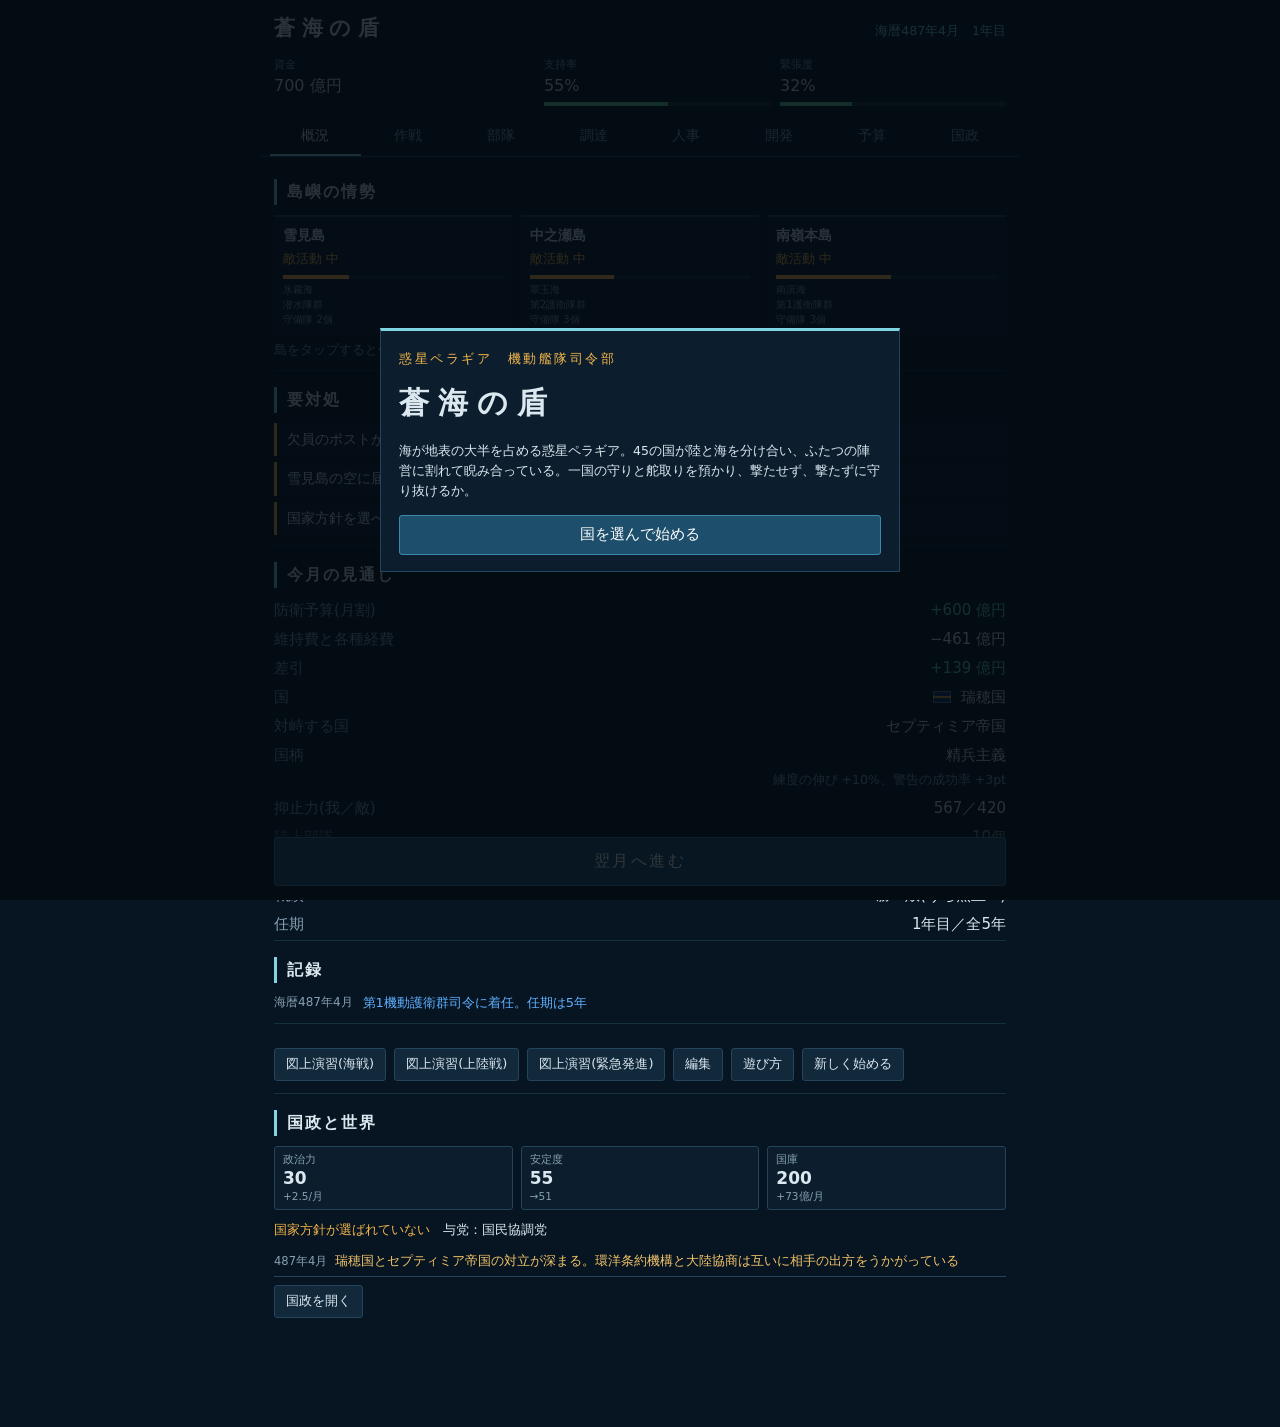
==== commit 9bfe5d81: "哨戒機と航空機からの警告、陸上部隊の編成表、プロヴィンスごとの進攻と防御、基地の整備、産業・ドクトリン・貿易を追加 - 海戦：哨戒航空隊が基地から哨戒機を上げられる(対艦ミサイル・短魚雷・ソノブイ)。" ====
--- a/index.html
+++ b/index.html
@@ -266,6 +266,13 @@
 .rt{width:100%;border-collapse:collapse;font-size:12.5px;margin-top:6px}.rt th,.rt td{border-bottom:1px solid var(--ln);padding:5px 4px;text-align:left;white-space:nowrap}.rt th{color:var(--mut);font-weight:normal}
 .mbtn.col .btn{text-align:left}.mbtn.col small{display:block;font-size:11px;opacity:.75;font-weight:normal}
 .st3.one{grid-template-columns:1fr}
+
+.ticons{display:flex;flex-wrap:wrap;gap:3px;margin:6px 0}.ticons i{font-style:normal;font-size:11px;min-width:20px;text-align:center;padding:1px 3px;border:1px solid #3b6a85;background:#11344a;color:#dff1fb}.ticons i.s{border-color:#7a6a3a;background:#2c2715;color:#ffe9a8}
+.tgrid{display:grid;grid-template-columns:repeat(4,1fr);gap:6px;margin:8px 0}.tslot{min-height:54px;border:1px dashed var(--ln);border-radius:3px;display:flex;flex-direction:column;align-items:center;justify-content:center;color:var(--mut);background:none;font-size:15px}
+.tslot.on{border-style:solid;border-color:#3b6a85;background:#11344a;color:#fff}.tslot.on.nat{border-color:#5fb0ff}.tslot b{font-size:17px}.tslot small{font-size:10.5px;color:#b9d3e2}
+.tpal{display:grid;grid-template-columns:1fr 1fr;gap:6px;margin:8px 0}.tpal .btn{text-align:left}.tpal small,.urow .btn small,.brow .btn small{display:block;font-size:10.5px;opacity:.78;font-weight:normal}
+.tin{flex:1;min-width:0;background:#0b2233;border:1px solid var(--ln);color:#fff;padding:7px 8px;font-size:15px;border-radius:3px}
+.stp{display:inline-flex;align-items:center;gap:10px;vertical-align:middle}.stp button{width:34px;height:30px;background:var(--pn);border:1px solid var(--ln);border-radius:3px;color:#fff;font-size:16px}.stp button:disabled{opacity:.35}.stp b{min-width:26px;text-align:center}
 </style>
 </head>
 <body>
@@ -1395,7 +1402,7 @@
   if(kind==='hel'){g.strokeStyle=fill;g.lineWidth=1;g.beginPath();g.arc(x,y-L*.12*Math.cos(ang),L*.42,0,6.3);g.stroke();}}
 // 一覧に使う小さなSVG
 function silSVG(kind,w,col){const p=SIDE[kind]||SIDE.dd,h=Math.round(w*.52);return `<svg class="sil" width="${w}" height="${h}" viewBox="-0.54 -0.5 1.08 0.52" aria-hidden="true">${p.map(q=>{let d='';for(let i=0;i<q.length;i+=2)d+=(i?'L':'M')+q[i]+' '+q[i+1];return `<path d="${d}Z" fill="${col||'#9fd0ff'}"/>`;}).join('')}</svg>`;}
-const symKind=u=>u.site?'site':u.cat==='air'?(u.sk||(u.key==='aew'||u.key==='ebmr'||u.key==='erec'?'big':u.key==='euav'?'uav':'ftr')):u.cat==='sub'?'sub':(u.cvf||u.key==='ecv')?'cv':(u.key==='elst'||u.key==='lst'||u.key==='lhd'||u.key==='lpd'||u.key==='aoe')?'lst':(u.max<60&&u.side==='P')?'boat':'ship';
+const symKind=u=>u.site?'site':u.cat==='air'?(u.sk||(u.key==='aew'||u.key==='mpa'||u.key==='ebmr'||u.key==='erec'?'big':u.key==='euav'?'uav':'ftr')):u.cat==='sub'?'sub':(u.cvf||u.key==='ecv')?'cv':(u.key==='elst'||u.key==='lst'||u.key==='lhd'||u.key==='lpd'||u.key==='aoe')?'lst':(u.max<60&&u.side==='P')?'boat':'ship';
 // 戦術図の記号：艦は船体、航空機は機影。進む向きに回す
 function drawSym(g,x,y,u,ghost,sel,tg){const E=u.side==='E',c=E?'#ff6b5e':'#5fb0ff',f=E?'#ff8f84':'#8cc8ff',kd=symKind(u),zk=clamp(.8+.2*Math.sqrt(B.cam.z),1,2.1);
   if(u.dx!=null&&Math.abs(u.dx-u.x)+Math.abs(u.dy-u.y)>.02)u._a=Math.atan2(u.dy-u.y,u.dx-u.x)+Math.PI/2;else if(u._a==null)u._a=Math.atan2(B.obj.y-u.y,B.obj.x-u.x)+Math.PI/2;
@@ -1915,6 +1922,8 @@
 function syncSectors(){for(const u of S.units){const f=u.fl?FL(u.fl):null;if(u.fl&&!f)u.fl=0;u.sector=u.tz>0?-1:f&&u.mode==='normal'?f.zone:0;}}
 const inZone=z=>S.units.filter(u=>u.sector===z&&u.mode==='normal');
 const fightIn=z=>inZone(z).filter(u=>!PT[u.type].tcap);
+// 艦がいなくても、哨戒機か攻撃飛行隊が届けば基地の航空機だけで出られる
+const airOnlyOK=z=>airCover(z,'mpa').length>0||airCover(z,'atk').length>0;
 const fleetCap=f=>flUnits(f).reduce((a,u)=>a+(u.mode==='normal'&&!(u.tz>0)?PT[u.type].tcap||0:0),0);
 const fleetLoad=f=>S.gnd.filter(g=>g.loc==='f'+f.id);
 const garrison=z=>S.gnd.filter(g=>g.loc==='i'+z);
@@ -1924,7 +1933,7 @@
 // 増援：隣の海域(near)と2つ先の海域(far)にいる戦闘艦
 function reserve(z){const near=[],far=[];for(const u of S.units){if(u.mode!=='normal'||u.sector<0||u.sector===z||PT[u.type].val<10||PT[u.type].tcap)continue;const h=HOP[u.sector][z];if(h===1)near.push(u);else if(h===2)far.push(u);}
   return{near,far,all:near.concat(far)};}
-function upkeep(){return S.units.reduce((a,u)=>a+PT[u.type].up*(1+u.mods.length*.03)+(u.mode==='drill'?8:0)+(u.ftr||0)*2+(u.aew||0)*3,0)*(1-clamp(mods().upk,-.3,.4))+S.pool.ftr+S.pool.aew+S.gnd.reduce((a,g)=>a+GT[g.type].up,0)+(S.air||[]).reduce((a,x)=>a+AT[x.type].up*(.5+.5*x.n/AT[x.type].ac),0);}
+function upkeep(){return S.units.reduce((a,u)=>a+PT[u.type].up*(1+u.mods.length*.03)+(u.mode==='drill'?8:0)+(u.ftr||0)*2+(u.aew||0)*3,0)*(1-clamp(mods().upk,-.3,.4))+S.pool.ftr+S.pool.aew+S.gnd.reduce((a,g)=>a+gST(g).up,0)+(S.air||[]).reduce((a,x)=>a+AT[x.type].up*(.5+.5*x.n/AT[x.type].ac),0)+baseUp();}
 function reqRates(){const r={},k=crewK();for(const x of RATE)r[x[0]]=0;
   for(const u of S.units){const t=PT[u.type],q=t.cat==='sub'?RQ.sub:t.fcap?RQ.cv:RQ.ship;for(const a in q)r[a]+=t.crew*k*q[a];const ac=(u.ftr||0)+(u.aew||0);r.avm+=ac*9;r.avo+=ac*3;}
   r.avm+=(S.pool.ftr+S.pool.aew)*5;for(const a of S.air||[]){r.avm+=a.n*6;r.avo+=a.n*2;}r.gnd=S.gnd.length*120;for(const a in r)r[a]=Math.round(r[a]+(a==='sup'||a==='med'||a==='com'?40:12));return r;}
@@ -1933,7 +1942,7 @@
   const u={id:++S.uid,type,name,sector:0,fl:0,tz:0,mode:'normal',tr:o.tr==null?RI(58,72):o.tr,rd:o.rd==null?RI(80,92):o.rd,hp:100,ftr:0,aew:0,mods:[],refit:null,load:{}};
   S.units.push(u);_M=null;const c=cap(u);for(const k in c)u.load[k]=c[k];return u;}
 function addGnd(type,loc,o){o=o||{};S.gseq[type]=(S.gseq[type]||0)+1;
-  const g={id:++S.gid,type,name:`第${S.gseq[type]}${GT[type].n}`,hp:10,tr:o.tr==null?RI(55,70):o.tr,loc:loc||'home'};S.gnd.push(g);_M=null;return g;}
+  const g={id:++S.gid,type,name:`第${S.gseq[type]}${GT[type].n}`,hp:10,tr:o.tr==null?RI(55,70):o.tr,loc:loc||'home'};if(o.tp!=null)g.tp=o.tp;S.gnd.push(g);_M=null;return g;}
 const mkIsl=()=>({seed:RI(1,999999999),fac:{hq:100,air:100,port:100,radar:100,depot:100,town:100},egar:[],fort:0,cover:0,blk:0,prep:{}});
 function autoFleets(){const mkF=(n,zone,role)=>{const f={id:++S.fid,n,zone,dest:null,role};S.fleets.push(f);return f;};
   const cb=S.units.filter(u=>{const t=PT[u.type];return t.cat==='ship'&&!t.tcap&&!t.sup&&t.val>=30;}),cv=cb.filter(u=>PT[u.type].fcap),es=cb.filter(u=>!PT[u.type].fcap).sort((a,b)=>PT[b.type].val-PT[a.type].val);
@@ -1972,7 +1981,7 @@
   hlog(`${esc(C.fleetName)}司令に着任。任期は${C.years}年`,'b');}
 function deliver(o,rep){
   if(o.kind==='unit'){const u=addUnit(o.k);rep.push([`就役：${PT[o.k].n}「${u.name}」(母港)`,'g']);}
-  else if(o.kind==='gnd'){const g=addGnd(o.k.slice(2));rep.push([`編成完結：${g.name}(本土)`,'g']);}
+  else if(o.kind==='gnd'){const g=addGnd(o.k.slice(2),'home',o.tp!=null?{tp:o.tp}:null);rep.push([`編成完結：${g.name}(本土)`,'g']);}
   else if(o.kind==='airu'){const a=addAir(o.k.slice(2));rep.push([`編成完結：${a.name}(本土基地)`,'g']);}
   else if(o.kind==='air'){S.pool[o.k]+=o.q;rep.push([`納入：${o.n}(予備機へ)`,'g']);}
   else if(o.kind==='ammo'){S.stock[o.k]+=o.q;rep.push([`納入：${o.n}`,'']);}
@@ -1982,12 +1991,12 @@
 function mkEgar(L,add){if(add)return[{t:'inf',hp:8}];const a=[{t:'inf',hp:10},{t:'inf',hp:10},{t:'amp',hp:9}];if(L>=2)a.push({t:'art',hp:9});if(L>=2.4)a.push({t:'aa',hp:9});if(L>=2.8)a.push({t:'ssm',hp:9});return a;}
 function mkAssault(L,fr){const n=clamp(Math.round((1.6+L*1.1)*(fr||1)),2,7),a=[];for(let i=0;i<n;i++)a.push({t:i===0?'amp':i===3&&L>=2?'arm':i===4&&L>=2.4?'art':i%2?'inf':'amp',hp:10});return a;}
 function occupy(z,L,surv){const s=S.sectors[z],il=S.isl[z];s.held=false;s.threat=100;s.est=100;il.egar=(surv||[]).filter(e=>e.hp>0).concat(mkEgar(L,surv&&surv.length)).slice(0,7);
-  il.fort=0;il.cover=1;il.blk=0;il.prep={};S.gnd=S.gnd.filter(g=>g.loc!=='i'+z);S.efl=S.efl.filter(e=>e.z!==z);S.lastLoss=S.month;hlog(`${ISL[z]}が占領された`,'r');_M=null;}
+  il.fort=0;il.cover=1;il.blk=0;il.prep={};baseLost(z);S.gnd=S.gnd.filter(g=>g.loc!=='i'+z);S.efl=S.efl.filter(e=>e.z!==z);S.lastLoss=S.month;hlog(`${ISL[z]}が占領された`,'r');_M=null;}
 function liberate(z){const s=S.sectors[z],il=S.isl[z];s.held=true;s.threat=35;s.est=35;il.egar=[];il.fort=0;il.cover=0;il.blk=0;hlog(`${ISL[z]}を奪還した`,'g');_M=null;}
 // 敵の空襲が島の施設と守備隊に及ぶ
-function raidIsland(z){const il=S.isl[z];if(!il||!S.sectors[z].held)return'';const gs=garrison(z),aa=gs.some(g=>g.type==='aa'),k=pick(['air','port','radar','depot']);
+function raidIsland(z){const il=S.isl[z];if(!il||!S.sectors[z].held)return'';const gs=garrison(z),sb=baseLv(z,'sam')>0,aa=sb||gs.some(g=>g.type==='aa'),k=pick(['air','port','radar','depot']);
   il.fac[k]=Math.max(0,il.fac[k]-Math.round((aa?20:45)*(1-clamp(mods().gndAA,-.5,.6)*(aa?1:.3))));if(gs.length&&!aa){const g=pick(gs);g.hp=Math.max(1,g.hp-2);}
-  return `${ISL[z]}の${FAC[k][0]}が爆撃を受けた${aa?'(高射特科隊が被害を抑えた)':''}`;}
+  return `${ISL[z]}の${FAC[k][0]}が爆撃を受けた${aa?(sb?'(対空ミサイル基地が被害を抑えた)':'(高射特科隊が被害を抑えた)'):''}`;}
 // 上陸前の準備攻撃(艦砲・空爆・ミサイル)
 function prepStrike(z,kind){const il=S.isl[z],us=fightIn(z),L=[],pri=['ssm','aa','art','arm','amp','inf'],tg=()=>il.egar.filter(e=>e.hp>0).sort((a,b)=>pri.indexOf(a.t)-pri.indexOf(b.t));
   il.prep[kind]=S.month;
@@ -2003,7 +2012,7 @@
   modal(`<div class="alert">準備攻撃</div><h2>${ISL[z]}　${nm}</h2>${L.map(l=>`<p class="sm">${l}。</p>`).join('')}<p class="sm mut">敵の守備隊は残り${il.egar.length}個。陣地は「${FORT[il.fort]}」。</p><div class="pol">緊張度 +1</div><div class="mbtn"><button class="btn pri" data-m="ok">確認</button></div>`,{ok:()=>{closeModal();A.prep(z);}});}
 const FORT=['未構築','簡易','堅固','要塞化'];
 // 決着を待っている地上戦。島への上陸が先で、本土の都市の攻防はそのあとに回る
-const gpNext=()=>{if(!S.gpend&&S.lw&&S.lw.bat){S.gpend=S.lw.bat;S.lw.bat=null;}return S.gpend;};
+const gpNext=()=>{const L=S.lw;if(!S.gpend&&L){if(L.bat){(L.bq=L.bq||[]).push(L.bat);L.bat=null;}if(L.bq&&L.bq.length)S.gpend=L.bq.shift();}return S.gpend;};
 
 /* ================= 月の進行 ================= */
 function nextMonth(){
@@ -2017,11 +2026,11 @@
   if(!C.sandbox)S.funds+=inc-tot;S.debts=S.debts.filter(d=>--d.left>0);
   S.ledger.push({m:S.month,inc,up:Math.round(up),cc:cc.map(Math.round),debt:Math.round(debt),ext:Math.round(S.ext||0),f:Math.round(S.funds)});S.ext=0;if(S.ledger.length>60)S.ledger.shift();
   // 艦
-  const aoeIn={},pm=postMap();for(const u of S.units)if(PT[u.type].sup&&u.sector>0&&u.mode==='normal')aoeIn[u.sector]=1;
+  const aoeIn={},pm=postMap(),pIn=portIn();for(const u of S.units)if(PT[u.type].sup&&u.sector>0&&u.mode==='normal')aoeIn[u.sector]=1;
   for(const u of S.units){const xo=pm[u.id+':xo'],co=pm[u.id+':co'],en=pm[u.id+':en'],crew=PT[u.type].crew>0,ht=(o,t)=>!!o&&o.tr.includes(t);
     const tk=(1+M.trGain)*(crew?1+(xo?(xo.adm-10)*.03:-.15):1)*(ht(co,'drill')||ht(xo,'drill')?1.4:1)*(ht(co,'char')?1.15:1);
-    const dk=(1-clamp(M.rdDecay,-.5,.7))*(crew?(en?1-(en.tec-10)*.02-(ht(en,'tech')?.1:0):1.15):1)*(aoeIn[u.sector]?.5:1)*(u.sector>0&&facOK(u.sector,'port')?.6:1);
-    if(u.mode==='dock'){const s=1+clamp(M.dockSpd,-.5,1.5);u.rd=Math.min(100,u.rd+35*s);u.hp=Math.min(100,u.hp+34*s);u.tr=Math.max(0,u.tr-1);
+    const dk=(1-clamp(M.rdDecay,-.5,.7))*(crew?(en?1-(en.tec-10)*.02-(ht(en,'tech')?.1:0):1.15):1)*(aoeIn[u.sector]?.5:1)*(pIn[u.id]?.64-.04*baseLv(u.sector,'port'):1);
+    if(u.mode==='dock'){const s=(1+clamp(M.dockSpd,-.5,1.5))*(pIn[u.id]?1:.5);u.rd=Math.min(100,u.rd+35*s);u.hp=Math.min(100,u.hp+34*s);u.tr=Math.max(0,u.tr-1);
       if(u.refit&&--u.refit.left<=0){u.mods.push(u.refit.k);rep.push([`${u.name}：${KIT[u.refit.k].n}の改修を完了`,'g']);u.refit=null;_M=null;}
       if(!u.refit&&u.rd>=100&&u.hp>=100){u.mode='normal';const f=u.fl?FL(u.fl):null;if(f&&f.zone!==0)u.tz=Math.ceil(HOP[0][f.zone]/2);rep.push([`${u.name}：ドックを出た${u.tz>0?'。艦隊へ向かう':''}`,'g']);}}
     else if(u.mode==='drill'){u.tr=Math.min(100,u.tr+4*Math.max(.3,tk));u.rd=Math.max(0,u.rd-4);}
@@ -2030,12 +2039,12 @@
   syncSectors();
   // 陸上部隊と島の施設
   for(const g of S.gnd){const home=g.loc==='home',z=g.loc[0]==='i'?+g.loc.slice(1):-1;g.tr=clamp(g.tr+(home?1.2:z>=0?.5:0)*(1+M.trGain),0,100);
-    if(g.hp<10&&(home||(z>=0&&facOK(z,'depot'))))g.hp=Math.min(10,g.hp+(home&&!S.lw?2:1));}
+    if(g.hp<10&&(home||(z>=0&&facOK(z,'depot'))))g.hp=Math.min(10,g.hp+(home&&!(S.lw&&g.fx>=S.month-1)?2:1)+(gST(g).heal||0));}
   for(const z of ISLZ)if(S.sectors[z].held){const fc=S.isl[z].fac;for(const k in fc)fc[k]=Math.min(100,fc[k]+8);}
   monthlyPers(rep,M);monthlyRD(rep,M);M=mods();
   S.orders=S.orders.filter(o=>{if(S.month<o.due)return true;deliver(o,rep);return false;});
   if(reload())rep.push(['弾薬の在庫が足りず、定数割れの艦がある','am']);
-  airMonth(rep);polMonth(rep);
+  baseMonth(rep);airMonth(rep);polMonth(rep);
   // 情勢
   _M=null;M=mods();const det=fleetPower()/enemyPower();let unc=0,occ=0,lane=0;const pm2=postMap();
   for(const i of ISLZ){const s=S.sectors[i],il=S.isl[i],here=inZone(i),pw=fleetPower(here);
@@ -2045,7 +2054,7 @@
         if(il.cover){for(const e of il.egar)e.hp=Math.min(10,e.hp+1);il.fort=Math.min(3,il.fort+1);if(il.egar.length<6&&Math.random()<.3)il.egar.push({t:pick(['inf','inf','art','aa','ssm']),hp:8});}}
       continue;}
     const bc=pm2['base:'+i];
-    s.threat=clamp(s.threat+R(-7,7)+(S.tension-40)*.06+(pw>=150?-3:here.length?-1:3)+(i===7?.8:0)-M.threatSup-(bc?(bc.cmd-10)*.08:-.3)-(facOK(i,'air')?1:0)-Math.min(1.2,garrison(i).length*.3),5,100);if(s.threat>50&&!here.length)unc++;
+    s.threat=clamp(s.threat+R(-7,7)+(S.tension-40)*.06+(pw>=150?-3:here.length?-1:3)+(i===7?.8:0)-M.threatSup-(bc?(bc.cmd-10)*.08:-.3)-(facOK(i,'air')?1:0)-Math.min(1.2,garrison(i).length*.3)-.4*baseLv(i,'ssm'),5,100);if(s.threat>50&&!here.length)unc++;
     s.est=clamp(s.threat+R(-12,12)*(1-clamp(M.intel,0,.9)),0,100);}
   // シーレーン：緊張が高いほど荒れる。艦隊がいれば抑えられ、隣の海域にいるだけでも少し効く。放置すると通商妨害で収入が減る
   ZONES.forEach((Z,i)=>{if(!Z.lane)return;const s=S.sectors[i],here=inZone(i),pw=fleetPower(here),nb=ADJ[i].some(a=>!ZONES[a].enemy&&inZone(a).length);
@@ -2112,7 +2121,7 @@
   afterInc(`<div class="alert r">静観</div><h2>${SECT[z]}</h2>${L.map(l=>`<p>${l}。</p>`).join('')}<div class="pol">支持率 ${sg(dS)}　緊張度 ${sg(dT)}</div>`);}
 function autoResolve(inc){if(inc.type==='scramble')return airAuto(inc);
   const z=inc.sector,loc=fightIn(z),rs=reserve(z),us=loc.concat(rs.all),ep=forcePower(inc.force,inc.eT);
-  const r=(fleetPower(loc)+fleetPower(rs.near)*.5+fleetPower(rs.far)*.25+airPower(z))/Math.max(1,ep),win=Math.random()<clamp(.15+.4*r,.05,.93),hot=inc.type!=='intrusion'||Math.random()<S.tension/120;
+  const r=(fleetPower(loc)+fleetPower(rs.near)*.5+fleetPower(rs.far)*.25+airPower(z))/Math.max(1,ep),win=Math.random()<clamp(.15+.4*r+(inc.type==='intrusion'&&!us.length&&airCover(z,'mpa').length?.2:0),.05,.93),hot=inc.type!=='intrusion'||Math.random()<S.tension/120;
   let pS=0,eS=0;const lost=[];
   if(hot){for(const u of us){u.hp-=R(0,(win?35:80)/Math.max(.5,r))*(rs.far.includes(u)?.2:rs.near.includes(u)?.4:1);for(const k in u.load)u.load[k]=Math.round(u.load[k]*R(.3,.8));if(u.ftr)u.ftr=Math.max(0,u.ftr-RI(0,win?1:3));
       if(u.hp<=0){sink(u);pS++;lost.push(u.name);}else{u.hp=Math.round(u.hp);u.tr=Math.min(100,u.tr+3);u.rd=Math.max(0,u.rd-6);}}
@@ -2122,7 +2131,7 @@
   afterInc(`<div class="alert ${win?'g':'r'}">${win?'対処成功':'対処失敗'}</div><h2>${SECT[z]}　${SCN[inc.type].n}</h2><dl class="kv2"><dt>敵の損害</dt><dd>撃沈 ${eS}隻</dd><dt>我が損害</dt><dd>${pS?`沈没 ${pS}隻(${lost.join('、')})`:hot?'沈没なし。損傷艦は「部隊」で確認':'なし'}</dd></dl>${pol.L.map(l=>`<p class="sm">${l}。</p>`).join('')}<div class="pol">支持率 ${sg(pol.dS)}　緊張度 ${sg(pol.dT)}</div>`);}
 
 /* ---------- 上陸された島の地上戦に入る ---------- */
-const gstr=(list,q)=>list.reduce((a,x)=>{const t=GT[x.t||x.type];return a+x.hp*(t.atk+t.def)/2*(q?q(x):1);},0);
+const gstr=(list,q)=>list.reduce((a,x)=>a+x.hp*gPW(x)*(q?q(x):1),0);
 function polApply(dS,dT){S.support=clamp(S.support+dS,0,100);S.tension=clamp(S.tension+dT,0,100);}
 function groundPrompt(){const gp=S.gpend;if(!gp||S.over)return;if(gp.home)return lwPrompt();const z=gp.z,gar=garrison(z);if(!gp.force)gp.force=mkAssault(gp.L,gp.fr);
   if(!gar.length&&gp.raid){S.gpend=null;const t=raidLoss(z);polApply(-3,2);checkOver();save();render();modal(`<div class="alert r">襲撃</div><h2>${ISL[z]}</h2><p>${t}。</p><div class="pol">支持率 −3　緊張度 +2</div><div class="mbtn"><button class="btn pri" data-m="ok">確認</button></div>`,{ok:()=>{closeModal();if(S.over)showOver();}});return;}
@@ -2257,15 +2266,15 @@
   h+='<h3 class="sub">航空機</h3>';for(const k of['ftr','aew'])h+=item(k,SHOPX[k].n,SHOPX[k].d);
   h+='<h3 class="sub">弾薬</h3>';for(const k of['sam','asm','aam','torp'])h+=item(k,SHOPX[k].n,SHOPX[k].d+`(在庫 ${S.stock[k]})`);
   return h+'</section>';};
-function showIncident(){const inc=S.pending;if(!inc)return;const z=inc.sector,us=fightIn(z),rs=reserve(z),rt=inc.type==='retake',sc=inc.type==='scramble',af=airForce(z),can=sc?airCover(z,'ftr').length>0:us.length||rs.all.length,T=reinTime(),gar=garrison(z);
+function showIncident(){const inc=S.pending;if(!inc)return;const z=inc.sector,us=fightIn(z),rs=reserve(z),rt=inc.type==='retake',sc=inc.type==='scramble',af=airForce(z),can=sc?airCover(z,'ftr').length>0:us.length||rs.all.length||airOnlyOK(z),T=reinTime(),gar=garrison(z);
   const rn=(rs.near.length?`隣の海域から：${rs.near.map(u=>u.name).join('、')}<br><span class="mut sm">戦闘開始の${T}分後に着く</span>`:'')+(rs.near.length&&rs.far.length?'<br>':'')+(rs.far.length?`2つ先の海域から：${rs.far.map(u=>u.name).join('、')}<br><span class="mut sm">${T*2}分後に着く</span>`:'');
   modal(`<div class="alert r">${rt?'作戦計画':'事案発生'}</div><h2>${SECT[z]}　${SCN[inc.type].n}</h2><p>${SCN[inc.type].d(inc)}</p><dl class="kv2"><dt>敵情(推定)</dt><dd>${inc.intel}</dd><dt>現場の兵力</dt><dd>${us.length?us.map(u=>u.name).join('、'):sc?'所在の艦隊なし':'<b class="r">所在の艦隊なし</b>'}</dd><dt>増援</dt><dd>${rn||'なし'}</dd><dt>基地の航空部隊</dt><dd>${af.length?af.map(a=>a.name).join('、'):sc?'<b class="r">届く戦闘飛行隊がいない</b>':'なし'}</dd>${inc.type==='landing'?`<dt>島の守備隊</dt><dd>${gar.length?gar.map(g=>g.name).join('、'):'<b class="r">なし</b>'}</dd>`:''}</dl><div class="mbtn">${can?`<button class="btn pri" data-m="fight">出撃し、自ら指揮を執る</button><button class="btn" data-m="auto">現場指揮官に任せる(自動解決)</button>`:''}<button class="btn" data-m="ignore">${rt?'作戦を中止する':can?'静観する':'対処できない(静観)'}</button></div>`,
   {fight:()=>{closeModal();if(can)startBattle(inc);else ignoreInc(inc);},auto:()=>{closeModal();if(can)autoResolve(inc);else ignoreInc(inc);},ignore:()=>{closeModal();if(rt){S.pending=null;save();render();}else ignoreInc(inc);}});}
 function showHelp(){const C=S.cfg;modal(`<div class="alert">着任</div><h2>${esc(C.fleetName)}司令部</h2><p>${C.cmdr?esc(C.cmdr)+'司令。':''}惑星${PLANET}。あなたは${esc(C.nation)}の${NAT.navy}で艦隊を預かる。対峙するのは${RIV.f}。任期の${C.years}年間、${[1,4,7].map(z=>SECT[z]+'の'+ISL[z]).join('、')}を守り抜く。支持率が0%になれば更迭される。</p>
 <p class="sm">世界は${BLOC[1].n}(${S.w.n.filter(n=>n.bloc===1).length}か国)と${BLOC[2].n}(${S.w.n.filter(n=>n.bloc===2).length}か国)に割れている。${RIV.n}は${BLOC[2].s}の一員で、${NAT.n}はどちらにも属していない。どの国と組み、どこまで備えるかも、あなたが決める。</p>
 <p class="sm mut">国柄「${NAT.tr[0]}」：${NAT.tr[1]}</p>
-<ul class="sm"><li><b>作戦</b>：艦隊を海域へ送る。事案にはその海域の艦隊が当たり、隣と2つ先の海域からは増援が遅れて着く。シーレーンを空けたままにすると収入が減る</li><li><b>部隊</b>：艦の所属と演習・整備・改修、艦隊の編成、航空部隊の基地、陸上部隊の輸送と空輸</li><li><b>航空部隊</b>：本土と島の飛行場に置く。国籍不明機には戦闘飛行隊が緊急発進し、受け持つ海域の海戦には基地から戦闘機を出せる</li><li><b>陸上部隊</b>：島の守備隊になる。敵に上陸されると地上戦になり、守備隊がいなければ無抵抗で占領される</li><li><b>本土の守り</b>：${lwNb().length?`${lwNb().map(natN).join('、')}と陸で接している。関係が悪く守りが薄いと、相手は国境を越えてくる。本土にいる陸上部隊と兵役の政策が抑えになる。前線が首都に届き、首都が落ちれば任期は終わる。「国政」の国防で国境の緊張と構えを見られる`:'この国は陸で他国と接していないので、本土が陸から攻め込まれることはない'}</li><li><b>奪還</b>：占領された島は、制海を得て、砲爆撃で叩き、上陸して司令部を制圧すれば取り戻せる</li><li><b>人事</b>：組織図の枠をタップして幹部を任命する</li><li><b>開発</b>：16分野の研究と、旧式から構想中までの装備の世代交代、新しい艦種の開発</li><li><b>予算</b>：64費目の配分と年度の折衝</li><li><b>国政</b>：世界情勢と外交、国家方針、政策と顧問、州の開発。政治力をためて使う</li><li><b>翌月へ進む</b>で時間が進む</li></ul>
-<p><b>海戦の操作</b></p><ul class="sm"><li>自部隊をタップで選択、海面をタップで移動、敵をタップで目標に指定。右下の「3D」で立体表示。＋－と2本指で大きく拡大できる</li><li>領空侵犯には、航空基地をタップして戦闘機を上げ、相手の15km以内に寄せて「警告」する</li><li>敵が撃つか領海に居座るまで、武器は使えない。艦を相手の50km以内に寄せて「警告」し、退去させれば最良の結果になる</li></ul>
+<ul class="sm"><li><b>作戦</b>：艦隊を海域へ送る。事案にはその海域の艦隊が当たり、隣と2つ先の海域からは増援が遅れて着く。シーレーンを空けたままにすると収入が減る</li><li><b>部隊</b>：艦の所属と演習・整備・改修、艦隊の編成、航空部隊の基地、陸上部隊の輸送と空輸。「編成表」で陸上部隊の中隊の組み合わせを決め、「基地」で港湾と飛行場を広げ、対空・対艦ミサイル基地を置く</li><li><b>航空部隊</b>：本土と島の飛行場に置く。国籍不明機には戦闘飛行隊が緊急発進し、受け持つ海域の海戦には基地から戦闘機を出せる</li><li><b>陸上部隊</b>：島の守備隊になる。敵に上陸されると地上戦になり、守備隊がいなければ無抵抗で占領される</li><li><b>本土の守り</b>：${lwNb().length?`${lwNb().map(natN).join('、')}と陸で接している。関係が悪く守りが薄いと、相手は国境を越えてくる。本土にいる陸上部隊と兵役の政策が抑えになる。開戦すると、敵は毎月プロヴィンスへ攻めかかり、こちらからも進攻できる。どの戦いも、自ら指揮するか任せるかを選べる。首都が落ちれば任期は終わる。「国政」の国防で国境の緊張と構えを見られる`:'この国は陸で他国と接していないので、本土が陸から攻め込まれることはない'}</li><li><b>奪還</b>：占領された島は、制海を得て、砲爆撃で叩き、上陸して司令部を制圧すれば取り戻せる</li><li><b>人事</b>：組織図の枠をタップして幹部を任命する</li><li><b>開発</b>：16分野の研究と、旧式から構想中までの装備の世代交代、新しい艦種の開発</li><li><b>予算</b>：64費目の配分と年度の折衝</li><li><b>国政</b>：世界情勢と外交、国防とドクトリン、国家方針、政策と顧問、州の開発、防衛産業の育成、資源の貿易と武器の輸出。政治力をためて使う</li><li><b>翌月へ進む</b>で時間が進む</li></ul>
+<p><b>海戦の操作</b></p><ul class="sm"><li>自部隊をタップで選択、海面をタップで移動、敵をタップで目標に指定。右下の「3D」で立体表示。＋－と2本指で大きく拡大できる</li><li>領空侵犯には、航空基地をタップして戦闘機を上げ、相手の15km以内に寄せて「警告」する</li><li>敵が撃つか領海に居座るまで、武器は使えない。艦を相手の50km以内に寄せて「警告」し、退去させれば最良の結果になる。航空機からも、25km以内に寄せれば警告できる</li><li>哨戒航空隊が届く海域では、航空基地から哨戒機を上げられる。対艦ミサイルと短魚雷を積み、潜水艦も探せる。艦がいない海域の事案にも、哨戒機と攻撃飛行隊だけで出られる</li></ul>
 <p><b>地上戦の操作</b></p><ul class="sm"><li>ターン制。自部隊をタップして、水色のマスへ移動、赤い枠の敵をタップで攻撃</li><li>動かず撃たなかった部隊は陣地を固める。森・丘・市街は守りやすい</li><li>艦砲射撃・爆撃・ミサイルは、その海域にいる艦隊が支援する。施設を制圧すると効果が自軍に移る</li></ul>
 <p class="sm mut">「概況」の図上演習で、海戦・上陸戦・緊急発進を練習できる。作戦図と世界地図は、＋－か2本指で拡大し、指で動かせる。</p>
 <div class="mbtn"><button class="btn pri" data-m="ok">任務に就く</button></div>`);}
@@ -2433,11 +2442,11 @@
 const AIRB=[0,1,4,7];
 const airAt=z=>(S.air||[]).filter(a=>a.base===z);
 const airBaseOK=z=>z===0||(ISLZ.includes(z)&&S.sectors[z].held&&facOK(z,'air'));
-const airCap=z=>z===0?10:ISLZ.includes(z)&&S.sectors[z].held?3:0;
+const airCap=z=>z===0?10+2*(baseLv(0,'air')-1):ISLZ.includes(z)&&S.sectors[z].held?3+(baseLv(z,'air')-1):0;
 const airRng=a=>ARNG[a.type]+((a.type==='ftr'||a.type==='atk'||a.type==='ewa')&&S.air.some(t=>t.type==='tkr'&&t.base===a.base&&t.n>0&&t.rdy>=20)?1:0);
 const airOK=a=>a.n>0&&a.rdy>=15&&airBaseOK(a.base);
 const airCover=(z,type)=>(S.air||[]).filter(a=>a.type===type&&airOK(a)&&HOP[a.base][z]<=airRng(a));
-const airForce=z=>(S.air||[]).filter(a=>(a.type==='ftr'||a.type==='atk')&&airOK(a)&&HOP[a.base][z]<=airRng(a));
+const airForce=z=>(S.air||[]).filter(a=>(a.type==='ftr'||a.type==='atk'||a.type==='mpa')&&airOK(a)&&HOP[a.base][z]<=airRng(a));
 const ebDist=(b,z)=>1+Math.min(99,...ADJ[z].filter(n=>!ZONES[n].enemy).map(n=>HOP[b][n]));
 const airStrikers=z=>(S.air||[]).filter(a=>(a.type==='bmr'||a.type==='atk')&&airOK(a)&&a.rdy>=40&&(ZONES[z].enemy?ebDist(a.base,z):HOP[a.base][z])<=airRng(a));
 const airBaseName=z=>z?ISL[z]+'飛行場':'本土基地';
@@ -2476,15 +2485,17 @@
 const abTx=h=>{const s=selUnits();return s.length===1&&s[0].ab?h.replace(/船体/g,'施設').replace(/甲板/g,'滑走路').replace(/発艦/g,'発進'):h;};
 function airMods(M,z){if(!S.air)return;const c=t=>airCover(z,t).length;if(c('aew')){M.radA+=.15;M.radM+=.1;}if(c('mpa')){M.sosus+=.2;M.sonar+=.1;}if(c('ewa'))M.jam+=.12;if(c('uav')){M.radS+=15;M.eIntel+=.2;}}
 function airSetup(z,drill){const o=B.obj,M=B.M,all=!S.air?[]:drill?S.air.filter(a=>a.n>0):S.air.filter(a=>airOK(a)&&HOP[a.base][z]<=airRng(a));
-  const mk=(list,here)=>{let ftr=0,aew=0,asm=0;const sq=[];
-    for(const a of list){if(a.type==='ftr'||a.type==='atk'){const v=airAv(a);if(v<2)continue;ftr+=v;if(a.type==='atk')asm+=v*2;sq.push([a.id,v,0]);}else if(a.type==='aew'&&!aew){aew=1;sq.push([a.id,0,1]);}}
-    if(!ftr&&!aew)return null;
-    return mkSite(Object.assign({cvf:true,ab:1,ftr,aew,ftr0:ftr,aew0:aew,aamS:ftr*6,asmS:asm,sq,sym:'AB'},here?{name:B.iname+' 航空基地',lab:'航空基地',x:o.x+9,y:o.y-9,hp:110,max:110,dA:120,dS:30,dM:20,fref:z&&!drill?'air':null}:{name:'域外の航空基地',lab:'域外基地',x:B.base.x,y:B.base.y,hp:400,max:400,stealth:1,far:1}));};
+  const mk=(list,here)=>{let ftr=0,aew=0,asm=0,mpa=0;const sq=[];
+    for(const a of list){if(a.type==='ftr'||a.type==='atk'){const v=airAv(a);if(v<2)continue;ftr+=v;if(a.type==='atk')asm+=v*2;sq.push([a.id,v,0]);}else if(a.type==='aew'&&!aew){aew=1;sq.push([a.id,0,1]);}else if(a.type==='mpa'){const v=Math.min(3,Math.floor(a.n*clamp(a.rdy/100,.2,1)/2));if(v>0){mpa+=v;sq.push([a.id,v,2]);}}}
+    if(!ftr&&!aew&&!mpa)return null;
+    return mkSite(Object.assign({cvf:true,ab:1,ftr,aew,mpa,ftr0:ftr,aew0:aew,mpa0:mpa,aamS:ftr*6,asmS:asm,sq,sym:'AB'},here?{name:B.iname+' 航空基地',lab:'航空基地',x:o.x+9,y:o.y-9,hp:110,max:110,dA:120,dS:30,dM:20,fref:z&&!drill?'air':null}:{name:'域外の航空基地',lab:'域外基地',x:B.base.x,y:B.base.y,hp:400,max:400,stealth:1,far:1}));};
   B.ab=[mk(drill?all:all.filter(a=>a.base===z),true),mk(drill?[]:all.filter(a=>a.base!==z),false)].filter(Boolean);
   if(z===0&&!drill)mkSite({name:'本土 レーダーサイト',lab:'レーダー',sym:'RDR',x:o.x-4,y:o.y-3,dA:340*(1+M.radA),dS:80,dM:45});
   if(drill&&B.sc==='scramble'&&!B.ab.some(b=>b.ftr>=2)){B.ab=[mkSite({cvf:true,ab:1,ftr:8,aew:1,ftr0:8,aew0:1,aamS:48,asmS:0,sq:[],sym:'AB',lab:'航空基地',name:'演習島 航空基地',x:o.x+9,y:o.y-9,hp:110,max:110,dA:320,dS:30,dM:20})];}
-  if(B.ab.length)blog(`基地の航空部隊が加わる：${B.ab.map(b=>`${b.lab}(戦闘機${b.ftr}機${b.aew?'、警戒機1機':''})`).join('、')}。基地をタップして発進させる`,'');
-  if(B.airOnly){const b=B.ab.find(x=>!x.far&&x.ftr>=2)||B.ab.find(x=>x.ftr>=2);if(b){B.sel=[b.id];launch('cap');const f=B.u[B.u.length-1];B.sel=f&&f.cat==='air'?[f.id]:[];}
+  if(B.ab.length)blog(`基地の航空部隊が加わる：${B.ab.map(b=>`${b.lab}(戦闘機${b.ftr}機${b.aew?'、警戒機1機':''}${b.mpa?`、哨戒機${b.mpa}機`:''})`).join('、')}。基地をタップして発進させる`,'');
+  if(B.airOnly&&B.sc!=='scramble'){const b=B.ab.find(x=>x.mpa>0);if(b){B.sel=[b.id];launch('mpa');const f=B.u[B.u.length-1];B.sel=f&&f.cat==='air'?[f.id]:[];}
+    blog('現場に艦がいない。基地の航空機だけで当たる。哨戒機を相手の25km以内に寄せれば「警告」を出せる','b');}
+  else if(B.airOnly){const b=B.ab.find(x=>!x.far&&x.ftr>=2)||B.ab.find(x=>x.ftr>=2);if(b){B.sel=[b.id];launch('cap');const f=B.u[B.u.length-1];B.sel=f&&f.cat==='air'?[f.id]:[];}
     blog('緊急発進した編隊を国籍不明機の15km以内に寄せ、「警告」を発する。領空(点線の内側)に入られる前に追い返せば最良','b');}}
 // 領空侵犯：国籍不明機は島の上空へ進み、しばらく旋回して引き揚げる
 function airSetupE(f){const sp=B.sp,o=B.obj;let k=0;
@@ -2512,9 +2523,11 @@
 // 戦闘のあと：失った機数と疲労を飛行隊に戻す
 function airApply(){if(!B.ab||B.drill)return;const hot=B.hot;
   for(const b of B.ab){const surv=(b.dead?0:b.ftr+b.turn.reduce((a,x)=>a+x.n,0))+(b.ret||0),lost=Math.max(0,b.ftr0-surv),lostA=Math.max(0,b.aew0-((b.dead?0:b.aew)+(b.retA||0)));
-    const fs=b.sq.filter(q=>q[1]>0),tot=fs.reduce((a,q)=>a+q[1],0);let rem=lost;
+    const fs=b.sq.filter(q=>q[1]>0&&!q[2]),tot=fs.reduce((a,q)=>a+q[1],0);let rem=lost;
     fs.forEach((q,i)=>{const a=S.air.find(x=>x.id===q[0]);if(!a)return;const l=i===fs.length-1?rem:Math.min(rem,Math.round(lost*q[1]/Math.max(1,tot)));rem-=l;a.n=Math.max(0,a.n-l);a.rdy=Math.max(0,a.rdy-(hot?14:6));a.tr=Math.min(100,a.tr+(hot?4:2));});
-    for(const q of b.sq)if(q[2]){const a=S.air.find(x=>x.id===q[0]);if(!a)continue;if(lostA>0)a.n=Math.max(0,a.n-1);a.rdy=Math.max(0,a.rdy-6);}}
+    for(const q of b.sq)if(q[2]===1){const a=S.air.find(x=>x.id===q[0]);if(!a)continue;if(lostA>0)a.n=Math.max(0,a.n-1);a.rdy=Math.max(0,a.rdy-6);}
+    let lostM=Math.max(0,(b.mpa0||0)-((b.dead?0:(b.mpa||0))+(b.retM||0)));const flew=(b.mpa0||0)>(b.mpa||0)||lostM>0;
+    for(const q of b.sq)if(q[2]===2){const a=S.air.find(x=>x.id===q[0]);if(!a)continue;const l=Math.min(lostM,q[1]);lostM-=l;a.n=Math.max(0,a.n-l);if(flew){a.rdy=Math.max(0,a.rdy-(hot?10:5));a.tr=Math.min(100,a.tr+2);}}}
   S.air=S.air.filter(a=>{if(a.n>0)return true;hlog(`${a.name}は全機を失い、解隊された`,'r');return false;});if(hot)S.lastHot=S.month;}
 function airSettle(o,inc){let dS=-o.pS*4,dT=0;const L=[],z=inc.sector,pp=S.cfg.prePen*(1-clamp(mods().prePen,-.3,.6)),shot=B&&B.inc===inc?B.eAir:0;
   if(o.pre){dS-=12*pp;dT+=12*pp;L.push('警告を尽くさないままの撃墜に、国内外から非難が集中した');}
@@ -2551,7 +2564,7 @@
   for(const z of AIRB){const sq=airAt(z),cap=airCap(z);if(z&&!S.sectors[z].held){h+=`<section class="sec"><h2>${airBaseName(z)}</h2><p class="al r">島は占領下にある</p></section>`;continue;}
     h+=`<section class="sec"><h2>${airBaseName(z)}　${sq.length}/${cap}</h2>${z&&!facOK(z,'air')?'<p class="al am">飛行場が損壊している。直るまで飛べない</p>':''}${sq.length?sq.map(airRow).join(''):'<p class="mut sm">飛行隊はいない</p>'}</section>`;}
   return h;};
-VIEW.units=()=>subtabs('units',[['ships','艦艇'],['fleets','艦隊'],['air','航空'],['gnd','陸上'],['eq','装備']])+(UV[ui.sub.units]||UV.ships)();
+VIEW.units=()=>subtabs('units',[['ships','艦艇'],['fleets','艦隊'],['air','航空'],['gnd','陸上'],['org','編成表'],['base','基地'],['eq','装備']])+(UV[ui.sub.units]||UV.ships)();
 function airZoneHTML(z){const Z=ZONES[z];if(!S.air)return'';
   if(Z.enemy){const sq=airStrikers(z),eb=S.ebase[z]||{dmg:0},dn=eb.m===S.month;
     return `<h3 class="sub">泊地への航空攻撃</h3><p class="sm">泊地の損害 ${eb.dmg}%。損害が大きいほど、ここから出る侵攻は遅れ、取りやめになりやすい(毎月5%ずつ復旧する)。${atWar()?'':'<br><span class="am">いまは侵攻の兆しがない。攻撃すれば先制攻撃として強い非難を受ける。</span>'}</p>
@@ -2740,7 +2753,9 @@
   const need={oil:.5+S.units.length/14+(S.air||[]).length/8,steel:1+S.orders.filter(o=>o.kind==='unit').length*.7,rare:S.labs.length/4,food:1+heldSt().reduce((a,s)=>a+s.pop*S.eco.st[s.id].pg,0)/3000},o={};
   for(const r of RES){const k=r[0];let prod=0,imp=0;for(const st of heldSt())if(st.res===k)prod+=1+(E.st[st.id].b.mine||0);
     W.n.forEach((n,i)=>{const c=i!==me&&al[i]&&n.trd&&!n.sanc?natRes(i)[k]||0:0;if(c)imp+=c>=2?1.5:1;});imp*=open*tk;
-    const nd=+need[k].toFixed(1),d=clamp(nd-prod-imp,0,4);o[k]={need:nd,prod,imp:+imp.toFixed(1),def:+d.toFixed(1),sur:Math.max(0,prod-nd)};}
+    // 国庫での買い付けと備蓄を足して、なお足りないぶんが不足になる
+    const nd=+need[k].toFixed(1),T=S.trade,buy=T?(T.res[k].buy||0)*open:0,raw=nd-prod-imp-buy,cov=T?clamp(raw,0,T.stock[k]||0):0,d=clamp(raw-cov,0,4),sur=Math.max(0,prod-nd);
+    o[k]={need:nd,prod,imp:+imp.toFixed(1),buy:+buy.toFixed(1),cov:+cov.toFixed(1),def:+d.toFixed(1),sur,ext:Math.max(0,-raw-sur)};}
   o.open=open;return o;}
 /* ---------- 効果の合計 ---------- */
 // 国家方針・政策・顧問・勢力・与党・建物・資源・同盟・一時的な出来事を合わせる。能力値(STAT)と国政の値が混ざって返る
@@ -2752,6 +2767,8 @@
   const g=k=>(P.grp[k]-50)/50;add({gdpG:g('biz')*.5,morale:g('mil')*.08,buildT:g('lab')*.05,recruit:g('reg')*.1,stabT:g('reg')*4,rp:g('aca')*.05});
   add(PARTY[P.gov.p][2]);add(PARTY[P.gov.p][3]);
   for(const m of P.mods)if(m.until>S.month)add(m.fx);
+  econSum(add);
+  if(S.base&&S.base[0])add({dockSpd:.08*(S.base[0].port-1),rdRec:.05*(S.base[0].port-1),airRdy:.02*(S.base[0].air-1)});
   if(S.eco){add({buildT:Math.min(.2,.02*bldSum('yard')),rp:Math.min(.2,.02*bldSum('uni')),recruit:Math.min(.3,.03*bldSum('base')),stabT:Math.min(6,.6*bldSum('base')),trdK:Math.min(.4,.03*bldSum('port'))});
     if(!noRes){const rb=resBal(),h=o.resH?.5:1;add({upk:-.02*rb.oil.def*h,airRdy:-.04*rb.oil.def*h,buildT:-.03*rb.steel.def*h,rp:-.03*rb.rare.def*h,stabT:-1.5*rb.food.def*h});}}
   const W=S.w,me=ME(),rv=RVN();if(W){const al=natAlive();add({tension:(W.n[rv].rel+60)/100*.5+(inWar(rv)&&!inWar(rv).pl?.5:0)-(W.n[me].bloc===1?.1:0),intel:Math.min(.12,.04*W.n.filter((n,i)=>n.def&&al[i]).length),trdK:Math.min(.5,.05*W.n.filter((n,i)=>n.trd&&al[i]).length)});}
@@ -2767,9 +2784,9 @@
   const ts=ADV.map(a=>a[0]);for(let k=ts.length-1;k>0;k--){const j=Math.floor(r()*(k+1)),t=ts[k];ts[k]=ts[j];ts[j]=t;}for(const t of ts.slice(0,6))S.pol.pool.push({id:++S.pol.aid,t,n:mkName()});
   S.eco={st:{},g:1,gdp0:1,tre:200,ver:1};
   for(const st of myStates()){const b={ind:Math.floor(st.dev/2),infra:1};if(st.coast)b.port=1;if(st.cap){b.uni=1;if(st.coast)b.yard=1;b.base=1;}if(st.res)b.mine=1;S.eco.st[st.id]={dev:st.dev,b,q:null,pg:1};}
-  S.eco.gdp0=gdp();_M=null;S.lw=null;lwSync();}
+  S.eco.gdp0=gdp();_M=null;S.lw=null;lwSync();extInit(true);}
 // 以前の記録や、国を選び直したあとの読み込みで呼ぶ
-function polLoad(){if(!S)return;if(!S.w||!S.pol||!S.eco||!myStates().every(st=>S.eco.st[st.id]))polInit();else{worldApply();lwSync();}}
+function polLoad(){if(!S)return;if(!S.w||!S.pol||!S.eco||!myStates().every(st=>S.eco.st[st.id]))polInit();else{worldApply();lwSync();extInit();}}
 function focusOK(f){const D=S.pol.foc.done;return !D[f[0]]&&(!f[5].length||f[5].some(k=>D[k]))&&!f[6].some(k=>D[k]);}
 function focusDone(k,rep){const W=S.w,me=ME(),rv=RVN(),al=natAlive(),f=focBy[k];S.pol.foc.done[k]=1;S.pol.foc.cur=null;_M=null;rep.push([`国家方針「${f[2]}」が完了した`,'g']);
   if(k==='d2a'){W.n[me].bloc=1;W.n.forEach((n,i)=>{if(i===me)return;if(n.bloc===1)relAdd(i,15);else if(n.bloc===2)relAdd(i,-10);});S.tension=clamp(S.tension+3,0,100);wNews(`${NAT.f}が${BLOC[1].n}に加盟`,'am');}
@@ -2795,7 +2812,7 @@
   if(P.foc.cur&&--P.foc.cur.left<=0)focusDone(P.foc.cur.k,rep);
   // 経済：成長、国庫、建設
   E.g*=1+(.8+(X.gdpG||0)+(P.stab-50)*.02)/1200;const rb=resBal(),G=gdp(),sur=RES.reduce((a,r)=>a+rb[r[0]].sur,0);
-  E.inc=Math.round((30+G)*(1+(X.trdK||0))+sur*6*rb.open);E.tre+=E.inc;
+  E.inc=Math.round((30+G)*(1+(X.trdK||0))+econMonth(rep,rb));E.tre=Math.max(0,E.tre+E.inc);
   for(const st of myStates()){const e=E.st[st.id];e.pg*=1+(.0008+.0003*(e.b.infra||0));if(e.q&&stHeld(st)>0&&--e.q.left<=0){if(e.q.k==='dev')e.dev++;else e.b[e.q.k]=(e.b[e.q.k]||0)+1;rep.push([`${stName(st)}：${e.q.k==='dev'?'開発が進んだ(開発度 '+e.dev+')':BLD.find(b=>b[0]===e.q.k)[1]+'が完成'}`,'g']);e.q=null;E.ver++;}}
   for(const r of RES)if(rb[r[0]].def>=1.5&&S.month%3===0)rep.push([`${r[1]}が足りない(不足 ${rb[r[0]].def})。${r[2]}に響いている`,'am']);
   if(S.month%12===6){const have=P.pool.map(a=>a.t),c=ADV.map(a=>a[0]).filter(t=>!have.includes(t));P.pool=P.pool.filter(a=>P.adv.includes(a.id)||Math.random()<.6);for(let i=0;i<2&&c.length&&P.pool.length<8;i++){const t=c.splice(Math.floor(Math.random()*c.length),1)[0];P.pool.push({id:++P.aid,t,n:mkName()});}}
@@ -2867,7 +2884,7 @@
   if(ui.wsel!=null&&Wd.P[ui.wsel]){const p=Wd.P[ui.wsel],x=(p.x+.5-v.x0)*s,y=(p.y+.5-v.y0)*s;g.strokeStyle='#ffd166';g.lineWidth=2;g.beginPath();g.arc(x,y,Math.max(7,Math.sqrt(p.n)*s*.55),0,6.3);g.stroke();}}
 GV.world=()=>{const W=S.w,Wd=WORLD,me=ME(),rv=RVN(),al=natAlive(),pw=natPw(),mode=ui.mmode||'pol';let sel='<p class="sm mut">地図をタップすると、その土地の州と持ち主がわかる。＋－と2本指で拡大すると、州とプロヴィンスの境、河川、都市が見える。</p>';
   if(ui.wsel!=null&&Wd.P[ui.wsel]){const p=Wd.P[ui.wsel],st=Wd.ST[p.st],o=Wd.pown[p.id];
-    sel=`<div class="item"><div class="uh"><b>${stName(st)}</b><span class="loc">${stCity(st)}${st.cap?'(首都)':''}</span></div><dl class="kv2"><dt>持ち主</dt><dd>${natN(o)}${o!==p.nat?`　<span class="r">占領下(本来は${natN(p.nat)})</span>`:''}</dd><dt>地形</dt><dd>${TERN[p.ter]}${p.coast?'・海沿い':''}</dd><dt>州の人口</dt><dd>${st.pop.toLocaleString()}万人</dd><dt>開発度</dt><dd>${stDev(st)}</dd><dt>資源</dt><dd>${st.res?RES.find(r=>r[0]===st.res)[1]:'なし'}</dd></dl>${o!==me?`<button class="btn sm" onclick="A.nat(${o})">${natN(o)}を見る</button>`:''}</div>`;}
+    sel=`<div class="item"><div class="uh"><b>${stName(st)}</b><span class="loc">${stCity(st)}${st.cap?'(首都)':''}</span></div><dl class="kv2"><dt>持ち主</dt><dd>${natN(o)}${o!==p.nat?`　<span class="r">占領下(本来は${natN(p.nat)})</span>`:''}</dd><dt>地形</dt><dd>${TERN[p.ter]}${p.coast?'・海沿い':''}</dd><dt>州の人口</dt><dd>${st.pop.toLocaleString()}万人</dd><dt>開発度</dt><dd>${stDev(st)}</dd><dt>資源</dt><dd>${st.res?RES.find(r=>r[0]===st.res)[1]:'なし'}</dd></dl>${o!==me?`<div class="brow"><button class="btn sm" onclick="A.nat(${o})">${natN(o)}を見る</button>${lwCanAtk(p.id)?`<button class="btn sm pri" onclick="A.lwatk(${p.id})">ここへ進攻する</button>`:''}</div>`:''}</div>`;}
   const bl=[1,2,3,0].map(b=>{const ms=W.n.map((n,i)=>i).filter(i=>al[i]&&W.n[i].bloc===b);if(b===3&&!ms.length)return'';const tot=ms.reduce((a,i)=>a+pw[i],0);return{b,ms,tot};}).filter(Boolean),mx=Math.max(...bl.map(x=>x.tot),1);
   return `<section class="sec"><h2>世界情勢</h2>${polBar()}${mapBox('view',`data-hi="${me}" data-ri="${rv}"`)}
   <div class="chips">${MMODE.map(m=>`<button class="${mode===m[0]?'on':''}" onclick="A.mmode('${m[0]}')">${m[1]}</button>`).join('')}</div>${sel}</section>
@@ -2967,9 +2984,9 @@
 
 /* ================= 本土への陸からの侵攻 ================= */
 // 陸で接する国との国境の緊張、開戦、前線の動き、都市の攻防、講和。
-// S.lw={e:相手国, m0:開戦の月, att:こちらから起こした, st:構え, es:敵の勢い, ex:疲弊, k:先月の前線, bat:決着待ちの都市, q:[知らせ], sh:攻勢が止まる月}
+// S.lw={e:相手国, m0:開戦の月, att:こちらから起こした, st:構え, es:敵の勢い, ex:疲弊, bq:[決着待ちの防御戦], auto:前線を任せる, atkM/atkN:今月の進攻の回数, res:[最近の戦い], q:[知らせ], sh:攻勢が止まる月}
 // [キー, 名称, 説明, 防衛力の倍率, 損害の倍率]
-const LWST=[['hold','持久防御','陣地に籠もって前線を保つ。損害は少ないが、失った土地は取り戻しにくい',1.25,.7],['mob','機動防御','守りながら、押し返せるところで押し返す',1,1],['ctr','反攻','損害をいとわず攻める。失地を取り戻し、そのまま相手の領内へ進む',.86,1.4]];
+const LWST=[['hold','持久防御','陣地に籠もって前線を保つ。参謀は自分からは攻めない。任せた戦いの損害が少ない',1.25,.7],['mob','機動防御','守りながら、勝ち目のあるところで失地を奪い返す。参謀が月2回まで進攻する',1,1],['ctr','反攻','損害をいとわず攻める。参謀が月3回まで進攻し、相手の領内へも踏み込む',.86,1.4]];
 const LWTER=[1,1,1.08,1.14,1.18,1.32,1,1.08];
 let _lwC=null,_lwV=-1,_shC=null,_shV=-1;
 // 国境のようす：陸で接する国、失った土地、国境の地形
@@ -2987,10 +3004,10 @@
 const heldSt=()=>myStates().filter(st=>stHeld(st)>0);
 /* ---------- 兵力 ---------- */
 // 本土の防衛力：本土の陸上部隊＋郷土防衛隊(兵役と基地)＋本土の飛行隊、に同盟と地形を掛ける
-function lwPow(){const M=mods(),me=ME(),W=S.w,al=natAlive(),G=lwGeo(),L=S.lw,un=S.gnd.filter(g=>g.loc==='home');
-  const field=gstr(un,g=>.8+.4*g.tr/100)*(1+(M.gndPow||0)),guard=natEco()[me]*.026*[1,1.7,2.6][S.pol.law.con]*(1+Math.min(.5,.08*bldSum('base'))),air=airPower(0)*.7;
+function lwPow(){const M=mods(),X=polSum(1),me=ME(),W=S.w,al=natAlive(),G=lwGeo(),L=S.lw,un=S.gnd.filter(g=>g.loc==='home');
+  const field=gstr(un,g=>.8+.4*g.tr/100)*(1+(M.gndPow||0)),guard=natEco()[me]*.026*[1,1.7,2.6][S.pol.law.con]*(1+Math.min(.5,.08*bldSum('base')))*(1+(X.grdK||0)),air=airPower(0)*.7;
   const pb=W.n[me].bloc,nb=pb?W.n.filter((n,i)=>i!==me&&al[i]&&n.bloc===pb&&!(L&&L.e===i)).length:0,nd=W.n.filter((n,i)=>i!==me&&al[i]&&n.def&&!(pb&&n.bloc===pb)).length,ally=Math.min(.3,.05*nb)+Math.min(.24,.08*nd);
-  const tot=(field+guard+air)*(1+ally),ter=G.ter*1.1;return{n:un.length,field,guard,air,ally,ter,tot,def:tot*ter};}
+  const tot=(field+guard+air)*(1+ally)*(1+(X.hdK||0)),ter=G.ter*1.1;return{n:un.length,field,guard,air,ally,ter,tot,def:tot*ter};}
 // 相手がこの国境に回してくる兵力。大国は小国を相手に全力を出さない
 function lwEnemy(e){const W=S.w,al=natAlive(),me=ME(),eco=natEco(),n=W.n[e];
   const rel=Math.min(1,Math.sqrt(Math.max(1,eco[me])/Math.max(1,eco[e]))*1.3),bl=n.bloc?Math.min(.2,.04*W.n.filter((x,k)=>k!==e&&k!==me&&al[k]&&x.bloc===n.bloc).length):0;
@@ -2998,7 +3015,7 @@
 // 交戦中の相手の兵力。損害で勢いが落ち、こちらの領内に深く入るほど補給が伸びて息切れする
 const lwE=()=>{const L=S.lw;return lwEnemy(L.e)*L.es*clamp(1-.02*lwOcc(),.72,1);};
 /* ---------- 国境の緊張 ---------- */
-function lwSync(){if(!S||!S.w)return;const W=S.w,me=ME(),rv=RVN(),pb=W.n[me].bloc;if(S.lw===undefined)S.lw=null;
+function lwSync(){if(!S||!S.w)return;const W=S.w,me=ME(),rv=RVN(),pb=W.n[me].bloc;if(S.lw===undefined)S.lw=null;if(S.lw){const L=S.lw;if(!L.bq)L.bq=[];if(L.bat){L.bq.push(L.bat);L.bat=null;}for(const x of L.bq.concat(S.gpend&&S.gpend.home?[S.gpend]:[]))if(x.city==null&&!x.atk)x.city=1;}   // 前の版の記録では、待っている戦いはすべて都市の攻防
   for(const e of lwNb()){if(lwHot(e))continue;const n=W.n[e],hostile=n.rel<-15||(n.bloc===2&&pb!==2);W.hot.push({a:Math.min(me,e),b:Math.max(me,e),t:e===rv?RI(38,48):hostile?RI(26,40):RI(6,20)});}}
 function lwMonth(rep){const W=S.w,me=ME(),rv=RVN(),al=natAlive(),C=S.cfg;lwSync();if(S.lw)return lwStep(rep);if(C.landW===0||C.landW===false)return;
   const nbs=lwNb(),P=lwPow(),pb=W.n[me].bloc;
@@ -3014,7 +3031,7 @@
       if(h.t>=93){h.t-=RI(10,16);const t=`${natN(e)}は国境の部隊を引いた。${NAT.n}の守りを前に、踏み切れなかったとみられる`;wNews(t,'g');rep.push(['国境：'+t,'g']);}}}}
 /* ---------- 開戦 ---------- */
 function lwStart(e,rep,byMe){const W=S.w,me=ME(),rv=RVN(),n=W.n[e],h=lwHot(e),al=natAlive(),pb=W.n[me].bloc;
-  S.lw={e,m0:S.month,att:byMe?1:0,st:byMe?'ctr':'hold',es:1,ex:0,k:0,bat:null,askM:null,offM:null,q:byMe?[]:[{k:'start'}],sh:0,lost:0,won:0};
+  S.lw={e,m0:S.month,att:byMe?1:0,st:byMe?'ctr':'hold',es:1,ex:0,k:0,bq:[],auto:0,atkM:null,atkN:0,res:[],mLost:0,mGain:0,askM:null,offM:null,q:byMe?[]:[{k:'start'}],sh:0,lost:0,won:0};
   W.wars.push({id:++W.seq,a:byMe?me:e,d:byMe?e:me,m0:S.month,ex:0,pl:1});n.trd=0;n.def=0;n.imp=0;n.nap=0;n.rel=Math.min(n.rel,-70);n.rb=Math.min(n.rb||0,-30);if(h){h.t=100;h.calm=0;}
   S.tension=clamp(S.tension+(e===rv?15:5),0,100);S.support=clamp(S.support+(byMe?-2:4),0,100);if(!byMe)S.pol.stab=clamp(S.pol.stab+3,0,100);
   const t=byMe?`${NAT.f}が失地の奪還を掲げ、${NATS[e].f}に攻め込んだ`:`${NATS[e].f}が${NAT.f}に侵攻した`;wNews(t,'r');rep.unshift([(byMe?'開戦：':'侵攻：')+t,'r']);
@@ -3022,42 +3039,78 @@
   if(fr.length&&!byMe){for(const i of fr)relAdd(i,3);wNews(`${fr.slice(0,4).map(natN).join('、')}${fr.length>4?'など':''}が${NAT.n}への支援を表明`,'g');}
   W.ver++;_M=null;}
 /* ---------- 前線 ---------- */
-// fromの土地をtoが取る。自国の州の中心都市は、守る部隊がいれば戦って決める
-function lwPush(from,to,n,ownOnly){const Wd=WORLD,P=Wd.P,ow=Wd.pown,L=S.lw,me=ME(),tc=Wd.nat[from],cand=[],out={n:0,own:0,st:{}};
-  const sc={};for(let p=0;p<P.length;p++)if(ow[p]===from&&(!ownOnly||P[p].nat===to)&&P[p].adj.some(q=>ow[q]===to)){cand.push(p);sc[p]=(P[p].nat===to?-1e6:0)+((P[p].x-tc.x)*(P[p].x-tc.x)+(P[p].y-tc.y)*(P[p].y-tc.y))*R(.55,1.45);}
-  cand.sort((x,y)=>sc[x]-sc[y]);
-  for(const p of cand.slice(0,n)){const s=Wd.ST[P[p].st],city=s.city===p&&P[p].nat===from;
-    if(from===me&&city){if(S.gnd.some(g=>g.loc==='home')){L.bat=lwMkBat(p);break;}
-      provTake(p,to);out.n++;out.st[stName(s)]=1;L.lost=(L.lost||0)+1;wNews(`${natN(to)}軍が${P[p].cap?'首都':''}${stCity(s)}を占領`,'r');if(P[p].cap)break;continue;}
-    provTake(p,to);out.n++;if(P[p].nat===to)out.own++;out.st[stName(s)]=1;
-    if(from!==me&&city){if(P[p].cap){L.capE=1;break;}wNews(`${NAT.n}軍が${natN(from)}の${stCity(s)}を占領`,'g');}}
-  return out;}
-function lwMkBat(p){const Wd=WORLD,pr=Wd.P[p],s=Wd.ST[pr.st],L=S.lw,ec=Wd.nat[L.e],dx=ec.x-pr.x,dy=ec.y-pr.y,r=lwE()/Math.max(1,lwPow().def);
-  // 敵の数は、守る部隊の戦力と、前線全体の兵力差から決める
-  const want=gstr(lwDefenders())*clamp(r,.6,1.8)*(pr.cap?1:.87),seq=['inf','arm','inf','art','inf','arm','aa'],force=[];for(let i=0;i<7&&(i<3||gstr(force)<want);i++)force.push({t:seq[i],hp:10});
-  return{home:1,z:0,pid:p,seed:RI(1,999999999),name:stCity(s),sname:stName(s),ter:pr.ter,cap:pr.cap?1:0,dir:Math.abs(dy)>=Math.abs(dx)?(dy<0?0:2):(dx>0?1:3),L:pr.cap?2.8:2.4,fr:1,force};}
-function lwStep(rep){const L=S.lw,W=S.w,me=ME(),e=L.e,rv=RVN(),n=W.n[e],mo=S.month-L.m0,st=LWST.find(x=>x[0]===L.st)||LWST[0],pw=lwPow(),E=lwE(),occ0=lwOcc();
-  n.rel=Math.min(n.rel,-60);if(e===rv)S.tension=Math.max(S.tension,70);if(L.bat)return;
-  // 相手の領内へ攻め込むと、守る側に回った相手は手強くなる
-  const deep=L.st==='ctr'&&!occ0;let ratio=E*(deep?1.3+.07*lwGeo().got:1)/Math.max(1,pw.def*st[3])*R(.8,1.25)*(mo<2&&!L.att?1.15:1);if(L.sh>=S.month)ratio=Math.min(ratio,.97);
-  let k=clamp(Math.round((ratio>=1?(ratio-1)*3:-(1/ratio-1)*3)+R(-.7,.7)),-3,3),took={n:0,st:{}},back=0,adv=0;
-  if(k<0){if(L.st==='hold')k=occ0?-1:0;else if(L.st==='mob')k=occ0?Math.max(k,-2):0;else if(deep)k=Math.max(-2,k);}
-  if(k>0)took=lwPush(me,e,k);else if(k<0){const r=lwPush(e,me,-k,L.st!=='ctr');back=r.own;adv=r.n-r.own;}
-  L.k=took.n?took.n:-(back+adv);L.ex+=1+Math.abs(k)*.3;
-  // 損害：本土の部隊と、出撃を重ねる本土の飛行隊
-  const inten=.6+Math.abs(k)*.3,rA=clamp(ratio,.6,1.7);let dead=0;
-  for(const g of S.gnd.filter(g=>g.loc==='home')){if(Math.random()>=clamp(.5*inten*rA*st[4],.08,.95))continue;g.hp-=RI(1,2)+(k>=2?1:0);g.tr=Math.min(100,g.tr+2);
-    if(g.hp<=0){dead++;S.gnd=S.gnd.filter(x=>x!==g);S.enl.gnd.n=Math.max(0,S.enl.gnd.n-RI(40,90));rep.push([`${g.name}が本土の戦いで壊滅した`,'r']);}}
-  for(const a of S.air||[])if(a.base===0&&airOK(a)&&(a.type==='ftr'||a.type==='atk'||a.type==='bmr'))a.rdy=Math.max(15,a.rdy-6);
-  L.es=clamp(L.es-.03*inten*clamp(1/rA,.6,1.6)*(L.st==='ctr'?1.25:1)-Math.min(.03,airStrikers(0).length*.012)+.014,.45,1.1);
-  const fr=lwOcc()/Math.max(1,lwGeo().orig);S.support=clamp(S.support-took.n*.5+back*.8+adv*.3-fr*2.5-(dead?1:0),0,100);n.stab=clamp(n.stab-.6-(k<0?1:0),5,95);
-  const lr=[];if(L.bat)lr.push([`本土：${natN(e)}軍が${L.bat.cap?'首都':''}${L.bat.name}に迫っている`,'r']);
-  if(took.n)lr.push([`本土：${natN(e)}軍が${took.n}プロヴィンスを占領(${Object.keys(took.st).join('、')})`,'r']);
-  if(back)lr.push([`本土：${back}プロヴィンスを奪い返した`,'g']);if(adv)lr.push([`反攻：${natN(e)}の領内へ${adv}プロヴィンス進んだ`,'g']);
-  if(!lr.length)lr.push(['本土：前線は動いていない','']);rep.unshift(...lr);
-  W.ver++;_M=null;
-  if(L.capE){lwEnd('win',rep);return;}
-  if(!L.bat&&!lwCapLost()&&mo>=4&&S.month-(L.offM==null?-99:L.offM)>=4&&Math.random()<clamp((mo-3)*.03+L.ex*.004+(L.es<.7?.12:0)+(k<0?.06:0),0,.45)){L.offM=S.month;L.q.push({k:'offer'});}}
+// 前線の戦いはプロヴィンスごとに行う。敵は毎月いくつかのプロヴィンスへ攻めかかり、こちらからも月に3回まで進攻できる
+const LW_ATK=3,LWSEQ_E=['inf','arm','inf','art','inf','arm','aa'],LWSEQ_G=['inf','inf','art','arm','aa','inf','arm'];
+// fromの土地のうち、toの土地に接するもの。toが本来の持ち主の土地を先に、あとはfromの首都に近い順
+function lwCand(from,to,ownOnly,jit){const P=WORLD.P,ow=WORLD.pown,tc=WORLD.nat[from],cand=[],sc={};
+  for(let p=0;p<P.length;p++)if(ow[p]===from&&(!ownOnly||P[p].nat===to)&&P[p].adj.some(q=>ow[q]===to)){cand.push(p);sc[p]=(P[p].nat===to?-1e6:0)+((P[p].x-tc.x)*(P[p].x-tc.x)+(P[p].y-tc.y)*(P[p].y-tc.y))*(jit?R(.55,1.45):1);}
+  return cand.sort((x,y)=>sc[x]-sc[y]);}
+const lwDir=(pr,to)=>{const dx=to.x-pr.x,dy=to.y-pr.y;return Math.abs(dy)>=Math.abs(dx)?(dy<0?0:2):(dx>0?1:3);};
+const lwPName=p=>{const pr=WORLD.P[p],s=WORLD.ST[pr.st];return s.city===p?stCity(s):`${stName(s)}の${TERN[pr.ter]||'平地'}`;};
+// 守りにつく部隊：本土の陸上部隊のうち強い順(都市は7個、ほかは4個)と、郷土防衛隊
+function lwDefenders(gp){const con=S.pol.law.con,n=gp&&!gp.city?4:7,un=S.gnd.filter(g=>g.loc==='home').sort((a,b)=>gPW(b)*b.hp-gPW(a)*a.hp).slice(0,n).map(gRef);
+  un.push({type:'inf',hp:5+con,name:'郷土防衛隊',tr:35+con*8});return un;}
+// 敵が攻めてくる戦い。敵の数は、守る部隊の戦力と、前線全体の兵力差から決める
+function lwMkBat(p){const Wd=WORLD,pr=Wd.P[p],s=Wd.ST[pr.st],L=S.lw,city=s.city===p&&pr.nat===ME()?1:0,cap=city&&pr.cap?1:0,r=lwE()/Math.max(1,lwPow().def);
+  const want=gstr(lwDefenders({city}))*clamp(r,.6,1.8)*(cap?1:city?.87:.8),hp=clamp(Math.round(6+L.es*4),7,10),force=[];for(let i=0;i<7&&(i<(city?3:2)||gstr(force)<want);i++)force.push({t:LWSEQ_E[i],hp:i?hp:10});
+  return{home:1,z:0,pid:p,seed:RI(1,999999999),name:lwPName(p),sname:stName(s),ter:pr.ter,cap,city,dir:lwDir(pr,Wd.nat[L.e]),L:cap?2.8:city?2.4:2.1,fr:1,force};}
+// こちらが攻める戦い。敵の守りは、兵力差と、都市・首都・敵地の奥深さで厚くなる
+function lwMkAtk(p,ids){const Wd=WORLD,pr=Wd.P[p],s=Wd.ST[pr.st],L=S.lw,me=ME(),own=pr.nat===me?1:0,city=s.city===p?1:0,cap=city&&pr.cap&&!own?1:0,r=lwE()/Math.max(1,lwPow().def);
+  const n=clamp(Math.round(1.4+clamp(r,.5,1.8)*1.3+city+cap*2+(own?0:lwGeo().got*.12)),2,7),hp=clamp(Math.round(6+L.es*4),6,10),egar=[];for(let i=0;i<n;i++)egar.push({t:LWSEQ_G[i],hp:i?hp:10});
+  return{home:1,atk:1,z:0,pid:p,seed:RI(1,999999999),name:lwPName(p),sname:stName(s),ter:pr.ter,cap,city,own,dir:lwDir(pr,Wd.nat[me]),egar,fort:cap?2:city||!own?1:0,units:ids||[]};}
+const lwAtkPool=m=>S.gnd.filter(g=>g.loc==='home'&&g.fm!==m&&g.hp>=3).sort((a,b)=>gPW(b)*b.hp-gPW(a)*a.hp);
+const lwAtkUsed=()=>{const L=S.lw;return L&&L.atkM===S.month?L.atkN||0:0;};
+const lwCanAtk=p=>{const L=S.lw;return !!L&&WORLD.pown[p]===L.e&&WORLD.P[p].adj.some(q=>WORLD.pown[q]===ME());};
+const lwAtkWhy=()=>{const L=S.lw;return !L?'交戦中ではない':S.gpend||(L.bq&&L.bq.length)||S.pending?'先に、決着を待っている戦いを片づける':lwAtkUsed()>=LW_ATK?`進攻は月に${LW_ATK}回まで`:!lwAtkPool(S.month).length?'進攻に出せる部隊がいない(本土にいて、戦力3以上、今月まだ攻めていない部隊)':'';};
+// 進攻の見込み。こちらの戦力÷敵の守り
+const lwArtSup=ids=>Math.min(3,S.gnd.filter(g=>g.loc==='home'&&gArt(g.type)&&g.hp>=4&&!ids.includes(g.id)).length);
+function lwAtkOdds(d,un){const M=mods(),X=polSum(1);return (gstr(un,g=>.8+.4*g.tr/100)*(1+(M.gndPow||0))*(1+(X.ofK||0))+airStrikers(0).length*20+lwArtSup(un.map(g=>g.id))*15)/Math.max(1,gstr(d.egar)*(1+.05*eTech())*(1.15+.1*d.fort)*(LWTER[d.ter]||1));}
+/* ---------- 戦いの決着を世界に反映する ---------- */
+function lwNote(t,name,win){const L=S.lw;if(!L)return;(L.res=L.res||[]).unshift({t,name,win:win?1:0});if(L.res.length>8)L.res.pop();}
+// 守る戦い。支持率と緊張度の増減、結果の文を返す
+function lwBatEnd(win,why,gp){const L=S.lw,e=L.e,o=[],big=gp.city;let dS,dT=0;lwNote('def',gp.name,win);
+  if(win){L.es=Math.max(.45,L.es-(big?.12:.05));L.ex+=big?3:1;if(big)L.sh=S.month+1;L.won=(L.won||0)+1;if(big||why!=='auto')S.stats.wins++;dS=gp.cap?8:big?5:2;o.push(`${gp.name}を守り抜いた${big?`。${natN(e)}軍の攻勢は勢いを失った`:''}`);hlog(`${gp.name}：迫る${natN(e)}軍を退けた`,'g');}
+  else{provTake(gp.pid,e);S.w.ver++;L.lost=(L.lost||0)+1;L.mLost=(L.mLost||0)+1;if(why!=='retreat'&&(big||why!=='auto'))S.stats.loss++;dS=why==='retreat'?(big?-4:-1):gp.cap?-10:big?-6:-2;dT=big?1:0;
+    o.push(gp.cap?`首都${gp.name}が${natN(e)}軍の手に落ちた`:big?`${gp.name}は${natN(e)}軍の手に落ちた。${gp.sname}は経済から外れる`:`${gp.name}を失った`);hlog(`${gp.name}が${natN(e)}軍に占領された`,'r');if(big)wNews(`${natN(e)}軍が${gp.cap?'首都':''}${gp.name}を占領`,'r');}
+  _M=null;return{dS,dT,L:o};}
+// 攻める戦い
+function lwAtkEnd(win,why,d){const L=S.lw,e=L.e,o=[];let dS,dT=0;lwNote('atk',d.name,win);
+  if(win){provTake(d.pid,ME());S.w.ver++;L.es=Math.max(.45,L.es-(d.city?.08:.04));L.ex+=1;L.mGain=(L.mGain||0)+1;if(why!=='auto')S.stats.wins++;dS=d.own?(d.city?5:2):(d.city?3:1);
+    o.push(d.own?`${d.name}を奪い返した${d.city?`。${d.sname}が経済に戻る`:''}`:`${natN(e)}の${d.name}を占領した`);hlog(d.own?`${d.name}を${natN(e)}軍から奪い返した`:`${natN(e)}の${d.name}を占領した`,'g');if(d.city)wNews(`${NAT.n}軍が${d.own?'':natN(e)+'の'}${d.name}を${d.own?'奪還':'占領'}`,'g');if(d.cap)L.capE=1;}
+  else{L.es=Math.min(1.1,L.es+.01);if(why!=='auto')S.stats.loss++;dS=why==='retreat'?-1:-2;o.push(`${d.name}への進攻は失敗した`);hlog(`${d.name}への進攻は失敗した`,'r');}
+  _M=null;return{dS,dT,L:o};}
+// 相手の首都を落としていれば、その場で降伏させる。知らせの文を返す
+function lwCapEnd(){if(!S.lw||!S.lw.capE)return'';const rep=[];lwEnd('win',rep);for(const r of rep)hlog(r[0],r[1]);return rep.length?rep[rep.length-1][0].replace(/^講和：/,''):'';}
+// 本土の戦いで戦力が尽きた部隊は、消えずに潰走する(戦力1で後方へ下がる)
+const lwKill=un=>{const dead=un.filter(g=>g.hp<=0);for(const g of dead){g.hp=1;g.tr=Math.max(20,g.tr-6);}return dead;};
+// 自動で決着をつける
+function lwResolveDef(gp){const L=S.lw,M=mods(),X=polSum(1),st=LWST.find(x=>x[0]===L.st)||LWST[0],def=lwDefenders(gp),un=S.gnd.filter(g=>def.some(d=>d.ref===g.id));
+  const P=gstr(def,g=>.8+.4*g.tr/100)*(1+(M.gndPow||0))*1.35*st[3]*(1+(X.hdK||0))+airStrikers(0).length*25,E=gstr(gp.force)*(1+.05*eTech()),win=Math.random()<clamp(.5+(P-E)/Math.max(1,P+E)*.9,.06,.94);
+  for(const g of un){g.hp-=Math.round((win?RI(0,1):RI(0,2)+(gp.city?1:0))*st[4]);g.tr=Math.min(100,g.tr+2);g.fx=S.month;}return{win,dead:lwKill(un),r:lwBatEnd(win,'auto',gp)};}
+function lwResolveAtk(d,un){const win=Math.random()<clamp(.5+(lwAtkOdds(d,un)-1)/(lwAtkOdds(d,un)+1)*.9,.05,.95);
+  for(const g of un){g.hp-=win?RI(0,1):RI(1,2);g.tr=Math.min(100,g.tr+2);g.fx=S.month;}return{win,dead:lwKill(un),r:lwAtkEnd(win,'auto',d)};}
+// 参謀による進攻。構えに従い、司令が先月使わなかった回数だけ、勝ち目のある相手に仕掛ける
+function lwStaff(lr){const L=S.lw,me=ME(),e=L.e,pm=S.month-1;if(L.st==='hold')return;const ctr=L.st==='ctr',used=L.atkM===pm?L.atkN||0:0;
+  for(let i=used;i<(ctr?LW_ATK:2);i++){const tg=lwCand(e,me,!ctr,false);if(!tg.length)break;const un=S.gnd.filter(g=>g.loc==='home'&&g.fm!==pm&&g.fs!==S.month&&g.hp>=4).sort((a,b)=>gPW(b)*b.hp-gPW(a)*a.hp).slice(0,5);if(!un.length)break;
+    const d=lwMkAtk(tg[0],un.map(g=>g.id));if(lwAtkOdds(d,un)<(ctr?.9:1.05))break;for(const g of un)g.fs=S.month;const o=lwResolveAtk(d,un);S.support=clamp(S.support+o.r.dS*.5,0,100);
+    lr.push([`本土：参謀の進攻　${o.r.L[0]}${o.dead.length?`(潰走：${o.dead.map(g=>g.name).join('、')})`:''}`,o.win?'g':'r']);if(L.capE)break;}}
+function lwStep(rep){const L=S.lw,W=S.w,me=ME(),e=L.e,rv=RVN(),n=W.n[e],mo=S.month-L.m0,st=LWST.find(x=>x[0]===L.st)||LWST[0],lr=[],P=WORLD.P;
+  n.rel=Math.min(n.rel,-60);if(e===rv)S.tension=Math.max(S.tension,70);if(!L.bq)L.bq=[];if(L.bat){L.bq.push(L.bat);L.bat=null;}if(L.bq.length||(S.gpend&&S.gpend.home))return;
+  L.k=(L.mLost||0)-(L.mGain||0);L.mLost=0;L.mGain=0;
+  lwStaff(lr);if(L.capE){rep.unshift(...lr);lwEnd('win',rep);return;}
+  // 敵の攻勢。兵力差が開くほど、攻めかかる場所が増える
+  const pw=lwPow(),E=lwE(),ratio=E/Math.max(1,pw.def*st[3])*R(.85,1.2)*(mo<2&&!L.att?1.15:1),field=S.gnd.some(g=>g.loc==='home');
+  let nE=L.sh>=S.month?0:ratio>=1.6?3:ratio>=1.1?2:ratio>=.7?1:Math.random()<.45?1:0;if(nE&&Math.random()<.25)nE+=Math.random()<.5?1:-1;nE=clamp(nE,0,3);
+  for(const p of lwCand(me,e,false,true).slice(0,nE)){const b=lwMkBat(p);
+    if(b.city&&!field){provTake(p,e);L.lost=(L.lost||0)+1;L.mLost++;lwNote('def',b.name,0);wNews(`${natN(e)}軍が${b.cap?'首都':''}${b.name}を占領`,'r');lr.push([`本土：守る部隊がなく、${b.cap?'首都':''}${b.name}が${natN(e)}軍の手に落ちた`,'r']);S.support=clamp(S.support-(b.cap?10:5),0,100);if(b.cap)break;continue;}
+    if(b.city||(field&&!L.auto)){L.bq.push(b);continue;}
+    const o=lwResolveDef(b);S.support=clamp(S.support+o.r.dS*.5,0,100);lr.push([`本土：${o.r.L[0]}${o.dead.length?`(潰走：${o.dead.map(g=>g.name).join('、')})`:''}`,o.win?'g':'r']);}
+  if(L.bq.length)lr.unshift([`本土：${natN(e)}軍が${L.bq.map(b=>(b.cap?'首都':'')+b.name).join('、')}に攻めかかってきた`,'r']);
+  L.ex+=1+.3*nE;if(nE||lr.length)for(const a of S.air||[])if(a.base===0&&airOK(a)&&(a.type==='ftr'||a.type==='atk'||a.type==='bmr'))a.rdy=Math.max(15,a.rdy-6);
+  L.es=clamp(L.es+.014-Math.min(.03,airStrikers(0).length*.012),.45,1.1);
+  S.support=clamp(S.support-lwOcc()/Math.max(1,lwGeo().orig)*2.5,0,100);n.stab=clamp(n.stab-.6,5,95);
+  if(!lr.length)lr.push(['本土：前線は動いていない','']);rep.unshift(...lr);W.ver++;_M=null;
+  if(!L.bq.length&&!lwCapLost()&&mo>=4&&S.month-(L.offM==null?-99:L.offM)>=4&&Math.random()<clamp((mo-3)*.03+L.ex*.004+(L.es<.7?.12:0)+(L.k<0?.06:0),0,.45)){L.offM=S.month;L.q.push({k:'offer'});}}
 /* ---------- 講和 ---------- */
 function lwTerms(){const occ=lwOcc(),got=lwGeo().got;
   if(got>=3&&got>occ){const v=100+got*30;return{k:'rep',v,t:`${NAT.n}は占領地から兵を引き、相手は賠償(国庫に${v}億円)を払う。国境は戦前の線に戻る`};}
@@ -3072,29 +3125,34 @@
   else{out();S.support=clamp(S.support-6,0,100);S.pol.stab=clamp(S.pol.stab-5,0,100);c='r';t=`${NAT.n}と${natN(e)}が講和。${NAT.n}は${T.n}プロヴィンスを失った`;}
   W.wars=W.wars.filter(w=>!w.pl);if(h){h.t=22;h.n1=0;h.n2=0;h.calm=S.month+24;}n.rel=Math.max(n.rel,-50);n.rb=Math.max(n.rb||0,-15);if(e===rv&&T.k!=='win')S.tension=clamp(S.tension-8,0,100);
   S.lw=null;W.ver++;_M=null;wNews(t,c);rep.push(['講和：'+t,c]);return T;}
-/* ---------- 都市の攻防 ---------- */
-// 守りにつく部隊：本土の陸上部隊のうち強い順に7個と、郷土防衛隊
-function lwDefenders(){const con=S.pol.law.con,un=S.gnd.filter(g=>g.loc==='home').sort((a,b)=>(GT[b.type].atk+GT[b.type].def)*b.hp-(GT[a.type].atk+GT[a.type].def)*a.hp).slice(0,7).map(g=>({type:g.type,hp:g.hp,ref:g.id,name:g.name,tr:g.tr}));
-  un.push({type:'inf',hp:5+con,name:'郷土防衛隊',tr:35+con*8});return un;}
-// 決着を世界に反映する。支持率と緊張度の増減、結果の文を返す
-function lwBatEnd(win,why,gp){const L=S.lw,e=L.e,o=[];let dS,dT=0;
-  if(win){L.es=Math.max(.45,L.es-.12);L.ex+=3;L.sh=S.month+1;L.won=(L.won||0)+1;S.stats.wins++;dS=gp.cap?8:5;o.push(`${gp.name}を守り抜いた。${natN(e)}軍の攻勢は勢いを失った`);hlog(`${gp.name}：迫る${natN(e)}軍を退けた`,'g');}
-  else{provTake(gp.pid,e);S.w.ver++;L.lost=(L.lost||0)+1;if(why!=='retreat')S.stats.loss++;dS=why==='retreat'?-4:gp.cap?-10:-6;dT=1;
-    o.push(gp.cap?`首都${gp.name}が${natN(e)}軍の手に落ちた`:`${gp.name}は${natN(e)}軍の手に落ちた。${gp.sname}は経済から外れる`);hlog(`${gp.name}が${natN(e)}軍に占領された`,'r');wNews(`${natN(e)}軍が${gp.cap?'首都':''}${gp.name}を占領`,'r');}
-  _M=null;return{dS,dT,L:o};}
-function lwPrompt(){const gp=S.gpend,L=S.lw,me=ME();if(!gp||!gp.home||S.over)return;if(!L||WORLD.pown[gp.pid]!==me){S.gpend=null;save();return;}
-  const e=L.e,done=(ttl,body,r)=>{polApply(r.dS,r.dT);checkOver();save();render();modal(`<div class="alert r">${ttl}</div><h2>${gp.name}</h2>${body}<div class="pol">支持率 ${sg(r.dS)}</div><div class="mbtn"><button class="btn pri" data-m="ok">確認</button></div>`,{ok:()=>{closeModal();if(S.over)showOver();}});};
-  if(!S.gnd.some(g=>g.loc==='home')){S.gpend=null;return done('陥落',`<p>守る部隊がなく、${natN(e)}軍は抵抗を受けずに市内へ入った。</p>`,lwBatEnd(false,'none',gp));}
-  save();
-  modal(`<div class="alert r">${gp.cap?'首都防衛戦':'都市の攻防'}</div><h2>${natN(e)}軍が${gp.name}に迫る</h2><p>${gp.cap?'<b class="r">ここが落ちれば、政府は降伏し、任期は終わる。</b>':`${gp.sname}の中心都市。落とされると、この州は経済から外れる。`}敵は${['北','東','南','西'][gp.dir]}から司令部を目指してくる。司令部に乗り込まれたまま次の番を終えるか、守る部隊が全滅すれば市は落ちる。10ターン守り抜けば退けられる。</p>
-  <dl class="kv2"><dt>敵</dt><dd>${gp.force.length}個部隊(推定)</dd><dt>守る部隊</dt><dd>${lwDefenders().map(g=>`${g.name}<span class="mut">(戦力${g.hp})</span>`).join('、')}</dd><dt>地形</dt><dd>${TERN[gp.ter]||'平地'}</dd></dl>
-  <div class="mbtn col"><button class="btn pri" data-m="f">自ら指揮する</button><button class="btn" data-m="a">現地の指揮官に任せる<small>自動で決着をつける</small></button>${gp.cap?'':'<button class="btn" data-m="r">戦わずに明け渡す<small>部隊は無傷で下がる。支持率 −4</small></button>'}</div>`,
-  Object.assign({f:()=>{closeModal();startGround('defend',0);},a:()=>{closeModal();lwAuto();}},gp.cap?{}:{r:()=>{closeModal();S.gpend=null;done('後退',`<p>部隊は${gp.name}を離れ、次の線まで下がった。${natN(e)}軍が市内に入った。</p>`,lwBatEnd(false,'retreat',gp));}}));}
-function lwAuto(){const gp=S.gpend,L=S.lw;if(!gp||!gp.home||!L)return;const M=mods(),def=lwDefenders(),un=S.gnd.filter(g=>def.some(d=>d.ref===g.id));
-  const P=gstr(def,g=>.8+.4*g.tr/100)*(1+(M.gndPow||0))*1.35+airStrikers(0).length*25,E=gstr(gp.force)*(1+.05*eTech()),win=Math.random()<clamp(.5+(P-E)/Math.max(1,P+E)*.9,.06,.94);S.gpend=null;
-  for(const g of un){g.hp-=win?RI(1,3):RI(2,5);g.tr=Math.min(100,g.tr+4);}const dead=un.filter(g=>g.hp<=0);S.gnd=S.gnd.filter(g=>g.hp>0);if(dead.length)S.enl.gnd.n=Math.max(0,S.enl.gnd.n-dead.length*RI(40,90));
-  const r=lwBatEnd(win,'auto',gp);polApply(r.dS,r.dT);S.pers.morale=clamp(S.pers.morale+(win?3:-4),5,100);checkOver();save();render();
-  modal(`<div class="alert ${win?'g':'r'}">${win?'防衛成功':'陥落'}</div><h2>${gp.name}</h2>${r.L.map(l=>`<p>${l}。</p>`).join('')}${dead.length?`<p class="sm r">壊滅：${dead.map(g=>g.name).join('、')}</p>`:''}<div class="pol">支持率 ${sg(r.dS)}${r.dT?`　緊張度 ${sg(r.dT)}`:''}</div><div class="mbtn"><button class="btn pri" data-m="ok">確認</button></div>`,{ok:()=>{closeModal();if(S.over)showOver();}});}
+/* ---------- 戦いの前の決定 ---------- */
+// 敵が攻めてきたとき：自ら指揮する、任せる、明け渡す
+function lwPrompt(){const gp=S.gpend,L=S.lw,me=ME();if(!gp||!gp.home||S.over)return;const next=()=>{if(S.over)showOver();else if(gpNext())groundPrompt();};
+  if(!L||WORLD.pown[gp.pid]!==me){S.gpend=null;save();return next();}
+  const e=L.e,done=(ttl,body,r)=>{polApply(r.dS,r.dT);checkOver();save();render();modal(`<div class="alert r">${ttl}</div><h2>${gp.name}</h2>${body}<div class="pol">支持率 ${sg(r.dS)}</div><div class="mbtn"><button class="btn pri" data-m="ok">確認</button></div>`,{ok:()=>{closeModal();next();}});};
+  if(!S.gnd.some(g=>g.loc==='home')&&gp.city){S.gpend=null;return done('陥落',`<p>守る部隊がなく、${natN(e)}軍は抵抗を受けずに市内へ入った。</p>`,lwBatEnd(false,'none',gp));}
+  if(L.auto&&!gp.city)return lwAuto(true);
+  save();const left=(L.bq||[]).length;
+  modal(`<div class="alert r">${gp.cap?'首都防衛戦':gp.city?'都市の攻防':'前線の防御'}</div><h2>${natN(e)}軍が${gp.name}に${gp.city?'迫る':'攻めかかる'}</h2><p>${gp.cap?'<b class="r">ここが落ちれば、政府は降伏し、任期は終わる。</b>':gp.city?`${gp.sname}の中心都市。落とされると、この州は経済から外れる。`:`${gp.sname}のプロヴィンス。失えば、前線が1つ内へ下がる。`}敵は${['北','東','南','西'][gp.dir]}から司令部を目指してくる。${gp.city?10:8}ターン守り抜けば退けられる。</p>
+  <dl class="kv2"><dt>敵</dt><dd>${gp.force.length}個部隊(推定)</dd><dt>守る部隊</dt><dd>${lwDefenders(gp).map(g=>`${g.name}<span class="mut">(戦力${g.hp})</span>`).join('、')}</dd><dt>地形</dt><dd>${TERN[gp.ter]||'平地'}</dd>${left?`<dt>ほかの戦い</dt><dd>このあと${left}か所</dd>`:''}</dl>
+  <div class="mbtn col"><button class="btn pri" data-m="f">自ら指揮する</button><button class="btn" data-m="a">現地の指揮官に任せる<small>自動で決着をつける</small></button>${gp.cap?'':`<button class="btn" data-m="r">戦わずに明け渡す<small>部隊は無傷で下がる。支持率 ${gp.city?'−4':'−1'}</small></button>`}${gp.city?'':'<button class="btn" data-m="all">この戦争では、前線の戦いを任せる<small>都市と首都の戦いだけ、判断を求められる。「国政 → 国防」で戻せる</small></button>'}</div>`,
+  Object.assign({f:()=>{closeModal();startGround('defend',0);},a:()=>{closeModal();lwAuto();}},gp.cap?{}:{r:()=>{closeModal();S.gpend=null;done('後退',`<p>部隊は${gp.name}を離れ、次の線まで下がった。</p>`,lwBatEnd(false,'retreat',gp));}},gp.city?{}:{all:()=>{closeModal();L.auto=1;hlog('前線の戦いを現地の指揮官に任せることにした','');lwAuto(true);}}));}
+function lwAuto(quiet){const gp=S.gpend,L=S.lw;if(!gp||!gp.home||!L)return;S.gpend=null;const o=lwResolveDef(gp),r=o.r,win=o.win,next=()=>{if(S.over)showOver();else if(gpNext())groundPrompt();};
+  polApply(r.dS,r.dT);S.pers.morale=clamp(S.pers.morale+(win?(gp.city?3:1):(gp.city?-4:-1)),5,100);checkOver();save();render();
+  if(quiet&&!S.over){toast(r.L[0]);return next();}
+  modal(`<div class="alert ${win?'g':'r'}">${win?'防衛成功':gp.city?'陥落':'後退'}</div><h2>${gp.name}</h2>${r.L.map(l=>`<p>${l}。</p>`).join('')}${o.dead.length?`<p class="sm r">潰走：${o.dead.map(g=>g.name).join('、')}</p>`:''}<div class="pol">支持率 ${sg(r.dS)}${r.dT?`　緊張度 ${sg(r.dT)}`:''}</div><div class="mbtn"><button class="btn pri" data-m="ok">確認</button></div>`,{ok:()=>{closeModal();next();}});}
+// こちらから攻める：目標のプロヴィンスと、投入する部隊を決める
+function lwAtkModal(){const a=ui.lwa,L=S.lw;if(!a||!L)return;const d=a.d,pool=lwAtkPool(S.month),un=pool.filter(g=>a.ids.includes(g.id)),od=un.length?lwAtkOdds(d,un):0,cbs={x:()=>{closeModal();ui.lwa=null;}};
+  for(const g of pool)cbs['u'+g.id]=()=>{const i=a.ids.indexOf(g.id);if(i>=0)a.ids.splice(i,1);else if(a.ids.length<5)a.ids.push(g.id);closeModal();lwAtkModal();};
+  const go=f=>()=>{closeModal();ui.lwa=null;const us=lwAtkPool(S.month).filter(g=>a.ids.includes(g.id));if(!us.length||lwAtkWhy()||!lwCanAtk(d.pid))return;L.atkN=lwAtkUsed()+1;L.atkM=S.month;for(const g of us)g.fm=S.month;d.units=us.map(g=>g.id);
+    if(f)return startGround('assault',0,d);
+    const o=lwResolveAtk(d,us),r=o.r,cap=lwCapEnd();polApply(r.dS,r.dT);S.pers.morale=clamp(S.pers.morale+(o.win?1:-1),5,100);checkOver();save();render();
+    modal(`<div class="alert ${o.win?'g':'r'}">${o.win?(d.own?'奪還':'占領'):'進攻失敗'}</div><h2>${d.name}</h2>${r.L.map(l=>`<p>${l}。</p>`).join('')}${cap?`<p><b class="g">${cap}。</b></p>`:''}${o.dead.length?`<p class="sm r">潰走：${o.dead.map(g=>g.name).join('、')}</p>`:''}<div class="pol">支持率 ${sg(r.dS)}</div><div class="mbtn"><button class="btn pri" data-m="ok">確認</button></div>`,{ok:()=>{closeModal();if(S.over)showOver();}});};
+  cbs.f=go(1);cbs.a=go(0);
+  modal(`<div class="alert">進攻</div><h2>${d.name}</h2><p class="sm">${d.own?'占領されている自国の土地':`${natN(L.e)}の領土`}・${TERN[d.ter]||'平地'}${d.city?'・州の中心都市':''}${d.cap?'・<b class="am">相手の首都。落とせば降伏させられる</b>':''}</p>
+  <dl class="kv2"><dt>敵の守り</dt><dd>${d.egar.length}個部隊(推定)${d.fort?`・陣地${d.fort>1?'は堅い':'あり'}`:''}</dd><dt>見込み</dt><dd>${!un.length?'部隊を選ぶ':`<b class="${od>=1.3?'g':od>=.95?'':od>=.7?'am':'r'}">${od>=1.3?'優勢':od>=.95?'互角':od>=.7?'やや劣勢':'劣勢'}</b>`}</dd><dt>支援</dt><dd>砲兵の射撃 ${lwArtSup(a.ids)}回　爆撃 ${Math.min(3,airStrikers(0).length)}回<br><span class="sm mut">投入しない特科・ロケットの部隊が後方から撃つ</span></dd><dt>今月の進攻</dt><dd>${lwAtkUsed()+1}回目／${LW_ATK}回</dd></dl>
+  <h3 class="sub">投入する部隊 ${un.length}／5</h3><div class="chips">${pool.map(g=>`<button class="${a.ids.includes(g.id)?'on':''}" data-m="u${g.id}">${g.name}<small>戦力${g.hp}</small></button>`).join('')}</div><p class="sm mut">攻めた部隊は、今月はもう進攻に出せない。敵が攻めてきたときの守りにはつける。</p>
+  <div class="mbtn col"><button class="btn pri" data-m="f" ${un.length?'':'disabled'}>自ら指揮する</button><button class="btn" data-m="a" ${un.length?'':'disabled'}>参謀に任せる<small>自動で決着をつける</small></button><button class="btn" data-m="x">やめる</button></div>`,cbs);}
 /* ---------- 知らせ ---------- */
 function lwOffer(asked){const L=S.lw;if(!L)return;const e=L.e,T=lwTerms(),bad=T.k==='cede';
   modal(`<div class="alert ${bad?'r':'g'}">講和</div><h2>${asked?`${natN(e)}が交渉に応じた`:`${natN(e)}が講和を打診してきた`}</h2><p>条件：<b>${T.t}</b>。</p><p class="sm mut">${bad?'受け入れれば戦いは終わるが、中心都市を失った州は経済から外れたままになる。あとから奪還の戦いを起こすこともできる。':'受け入れれば、2年のあいだ国境は静かになる。'}</p><div class="mbtn"><button class="btn ${bad?'':'pri'}" data-m="y">受け入れる</button><button class="btn ${bad?'pri':''}" data-m="n">戦いを続ける</button></div>`,
@@ -3103,7 +3161,7 @@
   if(q.k==='offer')return lwOffer(false);
   const pw=lwPow(),E=lwE(),cbs={hd:()=>{closeModal();ui.tab='gov';ui.sub.gov='hd';render();window.scrollTo(0,0);}};for(const s of LWST.slice(0,2))cbs['s_'+s[0]]=()=>{closeModal();L.st=s[0];save();render();};
   modal(`<div class="alert r">侵攻</div><h2>${NATS[e].f}軍が国境を越えた</h2><p>宣戦の通告はなかった。${natN(e)}軍は首都${NAT.cap}を目指して進んでくる。<b>首都が落ちれば、政府は降伏し、任期はそこで終わる。</b></p>
-  <dl class="kv2"><dt>敵の兵力(見積り)</dt><dd>${Math.round(E)}</dd><dt>我が防衛力</dt><dd>${Math.round(pw.def)}(本土の陸上部隊 ${pw.n}個)</dd></dl><p class="sm mut">島の部隊を本土へ戻す、緊急動員をかける、停戦を探る。打てる手は「国政 → 国防」にまとめてある。まず構えを決める。</p>
+  <dl class="kv2"><dt>敵の兵力(見積り)</dt><dd>${Math.round(E)}</dd><dt>我が防衛力</dt><dd>${Math.round(pw.def)}(本土の陸上部隊 ${pw.n}個)</dd></dl><p class="sm mut">敵は毎月、国境のプロヴィンスへ攻めかかってくる。そのつど、自ら指揮するか任せるかを選ぶ。こちらからも「国政 → 国防」か世界地図から、月に3回まで進攻できる。島の部隊を戻す、緊急動員、停戦といった手も国防にまとめてある。まず構えを決める。</p>
   <div class="mbtn col">${LWST.slice(0,2).map((s,i)=>`<button class="btn ${i?'':'pri'}" data-m="s_${s[0]}">${s[1]}<small>${s[2]}</small></button>`).join('')}<button class="btn" data-m="hd">国防の画面を開く</button></div>`,cbs);}
 {const f0=polShow;polShow=function(){lwShow();f0();};}
 /* ---------- 国境危機の出来事と、不可侵条約 ---------- */
@@ -3118,10 +3176,14 @@
 const lwMobWhy=()=>{const W=S.w,me=ME();return !(S.lw||W.hot.some(h=>(h.a===me||h.b===me)&&h.t>=70))?'侵攻を受けているか、国境の緊張が70以上のときだけ使える':W.mobM!=null&&S.month-W.mobM<24?`前回の動員から2年たっていない(あと${24-(S.month-W.mobM)}か月)`:S.pol.pp<20?'政治力が足りない':!canPay(150)?'資金が足りない':'';};
 GV.hd=()=>{const W=S.w,L=S.lw,G=lwGeo(),pw=lwPow(),al=natAlive(),P=S.pol,con=P.law.con,mob=lwMobWhy(),ids=lwNb().concat(Object.keys(G.lost).map(Number)).filter((i,k,a)=>al[i]&&a.indexOf(i)===k),tOf=i=>(lwHot(i)||{t:0}).t;let h='';
   if(L){const e=L.e,E=lwE(),mo=S.month-L.m0,occ=lwOcc(),st=LWST.find(x=>x[0]===L.st)||LWST[0],eff=pw.def*st[3],mx=Math.max(E,eff,1),ask=L.askM!=null&&S.month-L.askM<3,gone=myStates().filter(s=>stHeld(s)===0);
-    h+=`<section class="sec"><h2>本土の戦い</h2><p class="al r">${L.att?`${natN(e)}と交戦中`:`${natN(e)}軍が侵攻している`}(${mo}か月目)</p>${L.bat||(S.gpend&&S.gpend.home)?`<p class="al r">${(L.bat||S.gpend).name}に敵が迫っている。「翌月へ」を押すと対応を決められる</p>`:''}
-    <dl class="kv2"><dt>占領された土地</dt><dd class="${occ?'r':''}">${occ}／${G.orig}プロヴィンス${gone.length?`(${gone.map(stName).join('、')}を失った)`:''}</dd><dt>こちらが占領</dt><dd>${G.got}プロヴィンス</dd><dt>先月の前線</dt><dd>${L.k>0?`<span class="r">敵が${L.k}プロヴィンス前進</span>`:L.k<0?`<span class="g">${-L.k}プロヴィンス押し返した</span>`:'動かず'}</dd><dt>敵の勢い</dt><dd>${Math.round(L.es*clamp(1-.02*occ,.72,1)*100)}%<span class="mut">(損害と、補給線の伸びで落ちる)</span></dd><dt>首都</dt><dd>${NAT.cap}<span class="mut">(落ちれば任期は終わる)</span></dd></dl>
+    h+=`<section class="sec"><h2>本土の戦い</h2><p class="al r">${L.att?`${natN(e)}と交戦中`:`${natN(e)}軍が侵攻している`}(${mo}か月目)</p>${(L.bq&&L.bq.length)||(S.gpend&&S.gpend.home)?`<p class="al r">決着を待っている戦いがある。「翌月へ」を押すと対応を決められる</p>`:''}
+    <dl class="kv2"><dt>占領された土地</dt><dd class="${occ?'r':''}">${occ}／${G.orig}プロヴィンス${gone.length?`(${gone.map(stName).join('、')}を失った)`:''}</dd><dt>こちらが占領</dt><dd>${G.got}プロヴィンス</dd><dt>今月の前線</dt><dd>${L.mLost?`<span class="r">失った ${L.mLost}</span>`:''}${L.mLost&&L.mGain?'　':''}${L.mGain?`<span class="g">取った ${L.mGain}</span>`:''}${L.mLost||L.mGain?'':'動かず'}</dd><dt>敵の勢い</dt><dd>${Math.round(L.es*clamp(1-.02*occ,.72,1)*100)}%<span class="mut">(損害と、補給線の伸びで落ちる)</span></dd><dt>首都</dt><dd>${NAT.cap}<span class="mut">(落ちれば任期は終わる)</span></dd></dl>
     <div class="st3"><div><label>我が防衛力 ${Math.round(eff)}</label>${bar(eff/mx*100,'b')}</div><div><label>敵の兵力 ${Math.round(E)}</label>${bar(E/mx*100,'r')}</div></div>
     <h3 class="sub">構え</h3>${LWST.map(s=>`<div class="lopt ${L.st===s[0]?'on':''}"><div class="uh"><b>${L.st===s[0]?'● ':''}${s[1]}</b><span class="loc">防衛力 ${sg(Math.round((s[3]-1)*100))}%・損害 ${sg(Math.round((s[4]-1)*100))}%</span></div><p class="sm mut">${s[2]}</p>${L.st===s[0]?'':`<button class="btn sm" onclick="A.lwst('${s[0]}')">この構えに改める</button>`}</div>`).join('')}
+    <h3 class="sub">前線の戦い</h3><div class="chips"><button class="${L.auto?'':'on'}" onclick="A.lwauto(0)">そのつど自分で決める</button><button class="${L.auto?'on':''}" onclick="A.lwauto(1)">現地の指揮官に任せる</button></div><p class="sm mut">任せても、州の中心都市と首都の戦いは判断を求められる。</p>
+    <h3 class="sub">進攻　今月 ${lwAtkUsed()}／${LW_ATK}回</h3>${(()=>{const why=lwAtkWhy(),tg=lwCand(e,ME(),false,false).slice(0,6);if(!tg.length)return'<p class="sm mut">攻め込めるプロヴィンスがない。</p>';
+      return `<p class="sm mut">${why||`出せる部隊 ${lwAtkPool(S.month).length}個。世界地図(国政 → 情勢)でプロヴィンスを選んで攻めることもできる。`}</p>`+tg.map(p=>{const pr=WORLD.P[p],own=pr.nat===ME(),city=WORLD.ST[pr.st].city===p;return `<div class="urow"><div class="grow"><b>${lwPName(p)}</b> <span class="tag">${own?'奪還':'敵地'}</span>${city?` <span class="tag">${pr.cap&&!own?'首都':'都市'}</span>`:''}<br><span class="sm mut">${stName(WORLD.ST[pr.st])}・${TERN[pr.ter]||'平地'}</span></div><button class="btn sm" ${why?'disabled':''} onclick="A.lwatk(${p})">進攻</button></div>`;}).join('');})()}
+    ${L.res&&L.res.length?`<h3 class="sub">最近の戦い</h3><p class="sm">${L.res.slice(0,6).map(r=>`<span class="${r.win?'g':'r'}">${r.t==='atk'?'攻':'守'}　${r.name}　${r.win?(r.t==='atk'?'奪取':'保持'):(r.t==='atk'?'失敗':'喪失')}</span>`).join('<br>')}</p>`:''}
     <h3 class="sub">講和</h3><p class="sm">いま講和すれば：${lwTerms().t}。</p><div class="brow"><button class="btn sm" ${P.pp>=30&&!ask?'':'disabled'} onclick="A.lwask()">${ask?'申し入れたばかり':P.pp<30?'政治力が足りない':'停戦を申し入れる(政治力 30)'}</button><button class="btn sm" onclick="A.nat(${e})">${natN(e)}を見る</button></div></section>`;}
   h+=`<section class="sec"><h2>本土の防衛力</h2>${polBar()}<dl class="kv2"><dt>本土の陸上部隊</dt><dd>${Math.round(pw.field)}<span class="mut">(${pw.n}個)</span></dd><dt>郷土防衛隊</dt><dd>${Math.round(pw.guard)}<span class="mut">(兵役：${LAW.find(l=>l[0]==='con')[2][con][0]})</span></dd><dt>本土の飛行隊</dt><dd>${Math.round(pw.air)}</dd><dt>同盟と防衛協力</dt><dd>+${Math.round(pw.ally*100)}%</dd><dt>地形と陣地</dt><dd>+${Math.round((pw.ter-1)*100)}%</dd><dt>合計</dt><dd><b>${Math.round(pw.def)}</b></dd></dl>
   <p class="mut sm">本土にいる陸上部隊、兵役の政策、基地と駐屯地、本土の飛行隊、同じ陣営の国と防衛協力が効く。島や艦にいる部隊は数に入らない。</p>
@@ -3138,19 +3200,300 @@
 VIEW.gov=()=>subtabs('gov',[['world','情勢'],['dip','外交'],['hd','国防'],['focus','方針'],['law','政策'],['land','内政']])+(GV[ui.sub.gov]||GV.world)();
 {const al0=alerts;
   alerts=function(){const a=al0(),L=S.lw,me=ME();if(!S.w||!S.pol)return a;const al=natAlive();
-    if(L){a.unshift([`${natN(L.e)}${L.att?'と本土で交戦中':'軍が本土に侵攻している'}。占領された土地 ${lwOcc()}プロヴィンス(国政 → 国防)`,'r']);const b=L.bat||(S.gpend&&S.gpend.home?S.gpend:null);if(b)a.unshift([`${b.cap?'首都':''}${b.name}に敵が迫っている。「翌月へ」で対応を決める`,'r']);}
+    if(L){a.unshift([`${natN(L.e)}${L.att?'と本土で交戦中':'軍が本土に侵攻している'}。占領された土地 ${lwOcc()}プロヴィンス(国政 → 国防)`,'r']);const b=(S.gpend&&S.gpend.home?S.gpend:null)||(L.bq&&L.bq[0]);if(b)a.unshift([`${b.cap?'首都':''}${b.name}に敵が攻めかかっている。「翌月へ」で対応を決める`,'r']);}
     else{for(const h of S.w.hot){if((h.a!==me&&h.b!==me)||h.t<60)continue;const e=h.a===me?h.b:h.a;if(al[e]&&lwGeo().nb[e])a.push([`${natN(e)}との国境の緊張が高い(${Math.round(h.t)})。国政 → 国防`,h.t>=75?'r':'am']);}
       if(lwOcc())a.push(['占領されたままの土地がある(国政 → 国防)','am']);}
     return a;};}
 Object.assign(A,{
+  lwauto(v){const L=S.lw;if(!L)return;L.auto=v?1:0;save();render();},
+  lwatk(p){const L=S.lw,why=lwAtkWhy();if(!L)return;if(why)return toast(why);if(!lwCanAtk(p))return toast('ここへは攻め込めない。自国の土地に接する、相手の持つプロヴィンスを選ぶ');
+    ui.lwa={d:lwMkAtk(p),ids:lwAtkPool(S.month).slice(0,5).map(g=>g.id)};lwAtkModal();},
   lwst(k){const L=S.lw;if(!L||!LWST.some(s=>s[0]===k)||L.st===k)return;L.st=k;hlog(`本土の構えを「${LWST.find(s=>s[0]===k)[1]}」に改めた`,'');save();render();},
-  lwask(){const L=S.lw,P=S.pol;if(!L||L.bat||S.gpend||mq.length||P.pp<30||(L.askM!=null&&S.month-L.askM<3))return;P.pp-=30;L.askM=S.month;const mo=S.month-L.m0,T=lwTerms(),p=clamp(.12+L.ex*.02+mo*.012+(L.es<.75?.2:0)+(T.k==='cede'?.3:0)+(T.k==='rep'?.15:0),.05,.92);
+  lwask(){const L=S.lw,P=S.pol;if(!L||(L.bq&&L.bq.length)||S.gpend||mq.length||P.pp<30||(L.askM!=null&&S.month-L.askM<3))return;P.pp-=30;L.askM=S.month;const mo=S.month-L.m0,T=lwTerms(),p=clamp(.12+L.ex*.02+mo*.012+(L.es<.75?.2:0)+(T.k==='cede'?.3:0)+(T.k==='rep'?.15:0),.05,.92);
     if(Math.random()<p){save();render();lwOffer(true);}else{hlog(`${natN(L.e)}に停戦を申し入れたが、応じなかった`,'');save();render();toast('相手は交渉に応じなかった');}},
   lwmob(){const P=S.pol,why=lwMobWhy();if(why)return toast(why);const n=2+P.law.con;
     confirmM(`予備役を招集し、普通科連隊を<b>${n}個</b>ただちに編成する。練度と戦力は低い。資金150億円と政治力20を使い、安定度が4下がる。次に使えるのは2年後。`,()=>{if(lwMobWhy())return;spend(150);P.pp-=20;P.stab=clamp(P.stab-4,0,100);grpAdd({reg:-5,lab:-3,mil:3});
       for(let i=0;i<n;i++){const g=addGnd('inf','home',{tr:RI(30,40)});g.hp=7;}S.enl.gnd.n+=n*90;S.w.mobM=S.month;hlog(`緊急動員：普通科連隊 ${n}個を編成`,'am');wNews(`${NAT.n}が予備役の招集を発表`,'am');_M=null;save();render();toast(`${n}個連隊を編成した`);},'動員する');},
   lwret(e){const P=S.pol,n=lwGeo().lost[e]||0;if(S.lw||!n||P.pp<40||S.gpend||S.pending||S.over||inWar(e))return;
     confirmM(`${natN(e)}が占領している${n}プロヴィンスを取り戻すため、こちらから戦いを起こす。政治力40を使う。攻め込む側になるので、周辺国の目は厳しくなる。`,()=>{if(S.lw||inWar(e))return;P.pp-=40;const rep=[],W=S.w;W.n.forEach((x,i)=>{if(i!==ME()&&i!==e)relAdd(i,x.bloc&&x.bloc===W.n[e].bloc?-8:-2);});lwStart(e,rep,true);for(const r of rep)hlog(r[0],r[1]);save();render();},'開戦する');}
+});
+
+/* ================= 基地の整備 ================= */
+// 本土と3つの島それぞれに、港湾・飛行場を広げ、対空・対艦ミサイル基地を置く。
+// S.base[z]={port:段階, air:段階, sam:基数, ssm:基数, q:{k,left}|null}
+const BASEZ=[0,1,4,7],BSMAX={port:5,air:5,sam:3,ssm:3},BSMO={port:7,air:6,sam:5,ssm:6};
+const BSN={port:['港湾','整備を受けられる艦が増える'],air:['飛行場','置ける飛行隊が増える'],sam:['対空ミサイル基地','海戦と空襲で、基地の上空を守る'],ssm:['対艦ミサイル基地','海戦で陸から対艦ミサイルを撃ち、上陸を妨げる']};
+const baseOf=z=>S&&S.base&&S.base[z]||null;
+const baseLv=(z,k)=>{const b=baseOf(z);return b?b[k]:(k==='port'||k==='air'?1:0);};
+const baseHeld=z=>z===0||(ISLZ.includes(z)&&S.sectors[z].held);
+const baseName=z=>z===0?'本土':ISL[z];
+const baseCost=(z,k)=>{const lv=baseLv(z,k);return k==='port'?300+150*lv:k==='air'?280+140*lv:k==='sam'?320:380;};
+// 港の収容力。島では整備度の低下を抑えられる艦の数、本土では同時にドックへ入れられる艦の数
+const portCap=z=>z===0?2+2*baseLv(0,'port'):3+2*baseLv(z,'port');
+const baseUp=()=>BASEZ.reduce((a,z)=>{const b=baseOf(z);return a+(b?(b.port-1)+(b.air-1)+b.sam*2+b.ssm*2.5:0);},0);
+function baseInit(){if(!S)return;if(!S.base)S.base={};for(const z of BASEZ)if(!S.base[z])S.base[z]={port:1,air:1,sam:0,ssm:0,q:null};}
+// 今月、港の恩恵を受ける艦(島の港は古い艦から順に収容する)と、ドックに入れた艦
+function portIn(){const o={};for(const z of ISLZ){if(!facOK(z,'port'))continue;inZone(z).slice().sort((a,b)=>a.id-b.id).slice(0,portCap(z)).forEach(u=>{o[u.id]=1;});}
+  S.units.filter(u=>u.mode==='dock').sort((a,b)=>a.id-b.id).slice(0,portCap(0)).forEach(u=>{o[u.id]=1;});return o;}
+function baseMonth(rep){baseInit();for(const z of BASEZ){const b=S.base[z];if(!b.q)continue;if(!baseHeld(z)){b.q=null;continue;}
+    if(--b.q.left<=0){const k=b.q.k;b[k]=Math.min(BSMAX[k],b[k]+1);b.q=null;_M=null;rep.push([`${baseName(z)}：${BSN[k][0]}の${k==='port'||k==='air'?'拡張':'設置'}が終わった`,'g']);}}}
+// 島を奪われると、ミサイル基地は失われ、港と飛行場も傷む
+function baseLost(z){const b=baseOf(z);if(!b)return;b.sam=0;b.ssm=0;b.q=null;b.port=Math.max(1,b.port-1);b.air=Math.max(1,b.air-1);}
+/* ---------- 海戦：基地のミサイルが陸上の拠点として加わる ---------- */
+function baseSites(z){const b=baseOf(z);if(!b||!baseHeld(z))return;const o=B.obj,M=B.M,nm=baseName(z);
+  for(let i=0;i<b.sam;i++)mkSite({name:`${nm} 対空ミサイル基地${b.sam>1?' '+(i+1):''}`,lab:'対空基地',sym:'SAM',x:o.x+7+i*2,y:o.y-7+i*2,hp:90,max:90,dA:260*(1+M.radA),dS:40,dM:45*(1+M.radM),sam:24,samR:70*(1+M.samRL),samPk:clamp(.6+M.samPk,0,.9),samRate:.35,cecS:clamp(M.cec,0,1),bref:[z,'sam']});
+  for(let i=0;i<b.ssm;i++)mkSite({name:`${nm} 対艦ミサイル基地${b.ssm>1?' '+(i+1):''}`,lab:'対艦基地',sym:'SSM',x:o.x-7-i*2,y:o.y+7-i*2,hp:90,max:90,dS:70,dM:25,asm:12,asmR:180*(1+M.asmR),asmDmg:50*(1+M.asmDmg),pkB:M.asmPen,asmV:15*(1+M.asmSpd),bref:[z,'ssm']});
+  if(b.sam||b.ssm)blog(`${nm}の基地が加わる：${b.sam?`対空ミサイル基地${b.sam}`:''}${b.sam&&b.ssm?'、':''}${b.ssm?`対艦ミサイル基地${b.ssm}。タップして対艦ミサイルを撃てる`:''}`,'');}
+// 海戦で破壊された基地は失われる
+function baseApply(){if(!B||B.drill)return;for(const u of B.u)if(u.bref&&u.dead){const b=baseOf(u.bref[0]);if(b&&b[u.bref[1]]>0){b[u.bref[1]]--;hlog(`${u.name}が破壊された`,'r');}}}
+/* ---------- 画面 ---------- */
+const UVB={};
+UV.base=()=>{baseInit();let h=`<section class="sec"><h2>基地</h2><p class="mut sm">本土と島の基地を整える。費用は資金から払い、工事は基地ごとに1つずつ進む。島を奪われると、その島のミサイル基地は失われる。</p>`;
+  for(const z of BASEZ){const b=S.base[z],held=baseHeld(z),nShip=z===0?S.units.filter(u=>u.mode==='dock').length:inZone(z).length,nAir=airAt(z).length;
+    h+=`<div class="unit ${held?'':'away'}"><div class="uh"><b>${baseName(z)}</b><span class="loc">${SECT[z]}${held?'':'　占領下'}</span></div>`;
+    if(!held){h+='<p class="al r">敵の占領下にある</p></div>';continue;}
+    const rows=[['port',`段階 ${b.port}／${BSMAX.port}`,z===0?`同時にドックへ入れられる艦 ${portCap(0)}隻(いま${nShip}隻)。ドック整備 ${sg(Math.round((b.port-1)*8))}%`:`整備度の低下を抑えられる艦 ${portCap(z)}隻(いま${nShip}隻)`],
+      ['air',`段階 ${b.air}／${BSMAX.air}`,`置ける飛行隊 ${airCap(z)}個(いま${nAir}個)`],['sam',`${b.sam}／${BSMAX.sam}基`,BSN.sam[1]],['ssm',`${b.ssm}／${BSMAX.ssm}基`,BSN.ssm[1]]];
+    for(const r of rows){const k=r[0],c=baseCost(z,k),full=b[k]>=BSMAX[k],bad=z&&(k==='port'||k==='air')&&!facOK(z,k),why=full?'上限':b.q?'工事中':bad?'施設が壊れている':!canPay(c)?'資金不足':'';
+      h+=`<div class="urow"><label>${BSN[k][0]}</label><div class="grow"><b>${r[1]}</b><br><span class="sm mut">${r[2]}</span></div>${b.q&&b.q.k===k?`<span class="tag">あと${b.q.left}か月</span>`:full?'':`<button class="btn sm" ${why?'disabled':''} onclick="A.bbuild(${z},'${k}')">${k==='port'||k==='air'?'拡張':'設置'}<small>${c}億・${BSMO[k]}か月</small></button>`}</div>`;}
+    h+=`<p class="sm mut">維持費 月${((b.port-1)+(b.air-1)+b.sam*2+b.ssm*2.5).toFixed(1)}億円</p></div>`;}
+  return h+'</section>';};
+Object.assign(A,{
+  bbuild(z,k){baseInit();const b=S.base[z],c=baseCost(z,k);if(!b||b.q||!baseHeld(z)||b[k]>=BSMAX[k]||!BSN[k])return;if(z&&(k==='port'||k==='air')&&!facOK(z,k))return toast('施設が壊れている。復旧を待つこと');if(!canPay(c))return toast('資金が足りない');
+    confirmM(`${baseName(z)}の${BSN[k][0]}を${k==='port'||k==='air'?`段階${b[k]+1}へ拡張`:'1基設置'}する。<b>${c}億円</b>、${BSMO[k]}か月。${BSN[k][1]}。`,()=>{if(b.q||!canPay(c))return;spend(c);b.q={k,left:BSMO[k]};hlog(`${baseName(z)}：${BSN[k][0]}の${k==='port'||k==='air'?'拡張':'設置'}に着手`,'');save();render();toast('工事を始めた');},'着手する');}
+});
+
+/* ================= 陸上部隊の編成 ================= */
+// 連隊は中隊を並べた「編成表」から作る。兵科は部隊ごとに決まっていて、主力の半分以上はその兵科の中隊にする。
+// 編成表を持たない部隊は標準の編成(その兵科の中隊4個)で、能力は GT の値そのまま。
+// 中隊：[名称, 記号, 攻撃, 防御, 移動, 調達費, 維持費, 説明]
+const BN={
+  inf:['普通科中隊','歩',5,6,2,40,.5,'徒歩の歩兵。守りに強い'],
+  mec:['機械化中隊','機',5.5,6.5,3,60,.8,'装甲車に乗る歩兵。足が速く、守りも固い'],
+  tnk:['戦車中隊','戦',8,6,4,75,1,'突破力がある。値が張る'],
+  rcn:['機動戦闘車中隊','輪',7,4.5,4,62,.8,'装輪で速く、火力もある。守りは薄い'],
+  amp:['水陸機動中隊','水',6,5,3,65,.75,'上陸の主力'],
+  abn:['空挺中隊','挺',6,4,3,70,.75,'空から降りる軽歩兵'],
+  how:['特科中隊','砲',7,2,2,55,.75,'榴弾砲。火力は高いが、守りは脆い'],
+  rkt:['ロケット中隊','ロ',8,2,2,75,1,'多連装ロケット'],
+  sam:['高射中隊','空',2,3,2,60,.75,'対空ミサイル'],
+  ssm:['地対艦ミサイル中隊','艦',1,2,2,80,1,'対艦ミサイル'],
+  ahs:['攻撃ヘリ飛行隊','ヘ',7,3,5,85,1,'攻撃ヘリコプター']};
+// 兵科ごとの固有の中隊。先頭が標準の編成に入る
+const BNAT={inf:['inf','mec'],arm:['tnk','rcn'],amp:['amp'],abn:['abn'],art:['how'],mlrs:['rkt'],aa:['sam'],ssm:['ssm'],ah:['ahs']};
+const BPOOL=['inf','mec','tnk','rcn','amp','abn','how','rkt','sam','ssm'];
+// 支援隊：[名称, 記号, 調達費, 維持費, 効果, 説明]
+const BSUP={
+  eng:['施設隊','施',30,.3,{def:.1},'陣地を築く。防御 +10%'],
+  fsp:['重迫撃砲隊','迫',35,.3,{atk:.1},'近くから火力で支える。攻撃 +10%'],
+  atg:['対戦車隊','対',35,.3,{at:.25},'戦車と攻撃ヘリに与える損害 +25%'],
+  ads:['近距離防空隊','防',40,.4,{aa:1},'敵の爆撃を退けられる'],
+  rec:['偵察隊','偵',30,.3,{vis:1},'視界が1マス広がる'],
+  log:['後方支援隊','補',30,.3,{heal:1},'毎月の戦力の回復 +1']};
+const TPL_LINE=8,TPL_SUP=3;
+const stdLine=type=>[0,1,2,3].map(()=>BNAT[type][0]);
+function orgRaw(line,sup){const n=line.length||1,sz=Math.sqrt(n/4),x={atk:0,def:0,at:0,aa:0,vis:0,heal:0};let a=0,d=0,m=99,c=0,u=0;
+  for(const k of line){const b=BN[k];a+=b[2];d+=b[3];m=Math.min(m,b[4]);c+=b[5];u+=b[6];}
+  for(const k of sup){const s=BSUP[k];c+=s[2];u+=s[3];for(const f in s[4])x[f]+=s[4][f];}
+  return{a:a/n*sz*(1+x.atk),d:d/n*sz*(1+x.def),m:m===99?2:m,c,u,sz,x,n:line.length};}
+// 編成から能力を出す。標準の編成との比を GT の値に掛けるので、標準ならちょうど GT の値になる
+function tplStat(type,line,sup){const T=GT[type],r=orgRaw(line,sup),s=orgRaw(stdLine(type),[]),atk=+(T.atk*r.a/s.a).toFixed(1),def=+(T.def*r.d/s.d).toFixed(1);
+  return{n:T.n,s:T.s,d:T.d,build:T.build,atk,def,mv:type==='ah'?T.mv:Math.max(1,T.mv+r.m-s.m),rng:T.rng,cost:Math.round(T.cost*r.c/s.c),up:+(T.up*r.u/s.u).toFixed(1),at:r.x.at,aa:r.x.aa,vis:r.x.vis,heal:r.x.heal,pw:(atk+def)/2*r.sz,size:r.n};}
+const tplOf=x=>x&&x.tp!=null&&S&&S.tpl?S.tpl.find(t=>t.id===x.tp)||null:null;
+const _tc={};
+// 部隊(または敵の部隊の記述)の、いまの能力
+function gST(x){const type=x.t||x.type,tp=tplOf(x);if(!tp||tp.type!==type)return GT[type];const T=GT[type],key=tp.line.join()+'|'+tp.sup.join()+'|'+type+T.atk+','+T.def+','+T.mv+','+T.cost+','+T.up;return _tc[key]||(_tc[key]=tplStat(type,tp.line,tp.sup));}
+const gPW=x=>{const t=gST(x);return t.pw||(t.atk+t.def)/2;};
+// 戦場へ出すときの写し。編成表も連れていく
+const gRef=g=>({type:g.type,hp:g.hp,ref:g.id,name:g.name,tr:g.tr,tp:g.tp});
+function armyInit(){if(!S)return;if(!S.tpl)S.tpl=[];if(S.tseq==null)S.tseq=0;}
+function tplBad(type,line,sup){const nat=BNAT[type];if(!line.length)return'主力の中隊を1個以上入れる';if(line.length>TPL_LINE)return`主力は${TPL_LINE}個まで`;if(sup.length>TPL_SUP)return`支援隊は${TPL_SUP}個まで`;
+  if(line.some(k=>!BN[k])||sup.some(k=>!BSUP[k])||new Set(sup).size!==sup.length)return'編成が正しくない';
+  if(type==='ah'?line.some(k=>k!=='ahs'):line.includes('ahs'))return type==='ah'?'攻撃ヘリコプター隊に入れられるのは攻撃ヘリ飛行隊だけ':'攻撃ヘリ飛行隊は攻撃ヘリコプター隊にしか入れられない';
+  if(line.filter(k=>nat.includes(k)).length*2<line.length)return`主力の半分以上を${nat.map(k=>BN[k][0]).join('か')}にする`;return'';}
+// 編成を改める費用：新しく加わる中隊と支援隊のぶんだけ払う
+function orgDiff(l0,s0,l1,s1){const left=l0.concat(s0);let c=0;for(const k of l1.concat(s1)){const i=left.indexOf(k);if(i>=0)left.splice(i,1);else c+=(BN[k]||BSUP[k])[BN[k]?5:2];}return c;}
+const tplLine=x=>{const tp=tplOf(x);return tp&&tp.type===(x.t||x.type)?[tp.line,tp.sup]:[stdLine(x.t||x.type),[]];};
+const tplUsers=id=>S.gnd.filter(g=>g.tp===id);
+const tplIcons=(line,sup)=>`<span class="ticons">${line.map(k=>`<i>${BN[k][1]}</i>`).join('')}${sup.map(k=>`<i class="s">${BSUP[k][1]}</i>`).join('')}</span>`;
+const tplStatLine=t=>`攻${t.atk} 防${t.def} 移${t.mv}${t.rng>1?' 射'+t.rng:''}`;
+/* ---------- 画面 ---------- */
+UV.org=()=>{armyInit();const d=ui.tde;if(d)return tplDesigner(d);
+  let h=`<section class="sec"><h2>編成表 ${S.tpl.length}</h2><p class="mut sm">陸上部隊は、中隊を並べた編成表から作る。編成表を作っておくと、新しい部隊をその編成で調達でき、本土にいる部隊を改編できる。主力は${TPL_LINE}個、支援隊は${TPL_SUP}個まで。規模を大きくするほど強くなるが、費用も増える。</p>`;
+  if(!S.tpl.length)h+='<p class="sm mut">まだ編成表はない。いまの部隊はすべて標準の編成になっている。</p>';
+  for(const tp of S.tpl){const t=tplStat(tp.type,tp.line,tp.sup),n=tplUsers(tp.id).length,T=GT[tp.type];
+    h+=`<div class="unit"><div class="uh"><span class="tag">${T.s}</span><b>${esc(tp.name)}</b><span class="loc">${T.n}・${n?`使用 ${n}個`:'未使用'}</span></div>${tplIcons(tp.line,tp.sup)}
+    <p class="sm">${tplStatLine(t)}　<span class="mut">標準は ${tplStatLine(T)}</span><br>調達 ${t.cost}億円・維持 月${t.up}億円</p>
+    <div class="brow"><button class="btn sm" onclick="A.tedit(${tp.id})">改める</button><button class="btn sm" onclick="A.tcopy(${tp.id})">複製</button><button class="btn sm" onclick="A.tbuy(${tp.id})">この編成で調達<small>${t.cost}億・${T.build}か月</small></button>${n?'':`<button class="btn sm" onclick="A.tdel(${tp.id})">削除</button>`}</div></div>`;}
+  h+=`<h3 class="sub">新しい編成表を作る</h3><p class="sm mut">兵科を選ぶ。兵科によって、戦場での振る舞い(砲撃、降下、上陸など)が決まる。</p><div class="chips">${GTK.map(k=>`<button onclick="A.tnew('${k}')">${GT[k].n}</button>`).join('')}</div></section>`;
+  return h;};
+function tplDesigner(d){const T=GT[d.type],t=tplStat(d.type,d.line,d.sup),bad=tplBad(d.type,d.line,d.sup),nat=BNAT[d.type],pool=d.type==='ah'?['ahs']:BPOOL,old=d.id?S.tpl.find(x=>x.id===d.id):null,users=old?tplUsers(old.id).length:0,dc=old?orgDiff(old.line,old.sup,d.line,d.sup):0;
+  const dl=(v,b,inv)=>{const x=+(v-b).toFixed(1);return x?`<span class="${(x>0)!==!!inv?'g':'r'}">(${x>0?'+':''}${x})</span>`:'';};
+  let slots='';for(let i=0;i<TPL_LINE;i++){const k=d.line[i];slots+=k?`<button class="tslot on${nat.includes(k)?' nat':''}" onclick="A.tdr(${i})" aria-label="${BN[k][0]}を外す"><b>${BN[k][1]}</b><small>${BN[k][0].replace(/中隊|飛行隊/,'')}</small></button>`:'<span class="tslot">＋</span>';}
+  return `<section class="sec"><h2>${old?'編成表を改める':'新しい編成表'}</h2>
+  <div class="urow"><label>名称</label><input class="tin" value="${esc(d.name)}" maxlength="14" onchange="A.tdn(this.value)" aria-label="編成表の名称"></div>
+  <div class="urow"><label>兵科</label><div class="grow"><b>${T.n}</b><br><span class="sm mut">${T.d}</span></div></div>
+  <h3 class="sub">主力 ${d.line.length}／${TPL_LINE}</h3><div class="tgrid">${slots}</div><p class="sm mut">入っている中隊をタップすると外れる。半分以上は${nat.map(k=>BN[k][0]).join('か')}にする。移動は、いちばん遅い中隊に合わせる。</p>
+  <div class="tpal">${pool.map(k=>`<button class="btn sm" ${d.line.length>=TPL_LINE?'disabled':''} onclick="A.tdl('${k}')">＋${BN[k][0]}<small>攻${BN[k][2]} 防${BN[k][3]} 移${BN[k][4]}・${BN[k][5]}億</small></button>`).join('')}</div>
+  <h3 class="sub">支援隊 ${d.sup.length}／${TPL_SUP}</h3><div class="tpal">${Object.keys(BSUP).map(k=>{const on=d.sup.includes(k);return `<button class="btn sm ${on?'pri':''}" ${!on&&d.sup.length>=TPL_SUP?'disabled':''} onclick="A.tds('${k}')">${on?'✓ ':'＋'}${BSUP[k][0]}<small>${BSUP[k][5]}・${BSUP[k][2]}億</small></button>`;}).join('')}</div>
+  <h3 class="sub">諸元</h3><dl class="kv2"><dt>攻撃</dt><dd><b>${t.atk}</b> ${dl(t.atk,T.atk)}</dd><dt>防御</dt><dd><b>${t.def}</b> ${dl(t.def,T.def)}</dd><dt>移動／射程</dt><dd>${t.mv}マス ${dl(t.mv,T.mv)}／${t.rng}マス</dd><dt>規模</dt><dd>中隊${d.line.length}個＋支援${d.sup.length}個</dd>
+  <dt>調達費</dt><dd>${t.cost}億円 ${dl(t.cost,T.cost,1)}</dd><dt>維持費</dt><dd>月${t.up}億円 ${dl(t.up,T.up,1)}</dd>${t.at||t.aa||t.vis||t.heal?`<dt>特性</dt><dd>${d.sup.map(k=>BSUP[k][5]).join('、')}</dd>`:''}</dl><p class="sm mut">かっこ内は標準の編成との差。</p>
+  ${bad?`<p class="al am">${bad}</p>`:users?`<p class="al am">この編成表を使っている${users}個部隊を改編する。費用は${dc*users}億円(1個あたり${dc}億円)、練度が8下がる</p>`:''}
+  <div class="brow"><button class="btn pri" ${bad||(users&&!canPay(dc*users))?'disabled':''} onclick="A.tdsave()">${users&&!canPay(dc*users)?'資金が足りない':'保存する'}</button><button class="btn" onclick="A.tdx()">やめる</button></div></section>`;}
+{const row0=gRow,act0=gActs,shop0=VIEW.shop;
+  gRow=function(g,act){const tp=tplOf(g);if(!tp)return row0(g,act);const t=gST(g),T=GT[g.type];
+    return row0(g,act).replace(`攻${T.atk} 防${T.def} 移${T.mv}${T.rng>1?' 射'+T.rng:''}`,tplStatLine(t)).replace('</b><span class="loc">',`</b><span class="tag">${esc(tp.name)}</span><span class="loc">`);};
+  gActs=function(g){return act0(g)+`<div class="urow"><label>編成</label><div class="grow">${tplIcons(...tplLine(g))}</div><button class="btn sm" onclick="A.torg(${g.id})">改編</button></div>`;};
+  VIEW.shop=function(){armyInit();const h=shop0();if(!S.tpl.length)return h;
+    const add='<h3 class="sub">編成表から調達する陸上部隊</h3>'+S.tpl.map(tp=>{const t=tplStat(tp.type,tp.line,tp.sup),T=GT[tp.type];return `<div class="item"><div class="uh"><b>${esc(tp.name)}<small class="mut">　${T.n}</small></b><span class="loc">${t.cost.toLocaleString()}億円／${T.build}か月</span></div>${tplIcons(tp.line,tp.sup)}<p class="sm mut">${tplStatLine(t)}、維持費は月${t.up}億円</p><button class="btn sm" ${canPay(t.cost)?'':'disabled'} onclick="A.tbuy(${tp.id})">発注する</button></div>`;}).join('');
+    return h.replace('<h3 class="sub">航空部隊</h3>',add+'<h3 class="sub">航空部隊</h3>');};}
+Object.assign(A,{
+  tnew(type){if(!GT[type])return;ui.tde={id:null,type,name:GT[type].n.replace(/連隊|中隊|隊$/,'')+'改',line:stdLine(type),sup:[]};render();window.scrollTo(0,0);},
+  tedit(id){const tp=S.tpl.find(x=>x.id===id);if(!tp)return;ui.tde={id,type:tp.type,name:tp.name,line:tp.line.slice(),sup:tp.sup.slice()};render();window.scrollTo(0,0);},
+  tcopy(id){const tp=S.tpl.find(x=>x.id===id);if(!tp)return;ui.tde={id:null,type:tp.type,name:(tp.name+'2').slice(0,14),line:tp.line.slice(),sup:tp.sup.slice()};render();window.scrollTo(0,0);},
+  tdel(id){if(tplUsers(id).length)return;confirmM('この編成表を削除する。',()=>{S.tpl=S.tpl.filter(x=>x.id!==id);for(const o of S.orders)if(o.tp===id)delete o.tp;save();render();},'削除する');},
+  tdl(k){const d=ui.tde;if(!d||!BN[k]||d.line.length>=TPL_LINE)return;d.line.push(k);render();},
+  tdr(i){const d=ui.tde;if(!d)return;d.line.splice(i,1);render();},
+  tds(k){const d=ui.tde;if(!d||!BSUP[k])return;const i=d.sup.indexOf(k);if(i>=0)d.sup.splice(i,1);else if(d.sup.length<TPL_SUP)d.sup.push(k);render();},
+  tdn(v){const d=ui.tde;if(d)d.name=String(v).trim().slice(0,14)||d.name;},
+  tdx(){ui.tde=null;render();},
+  tdsave(){const d=ui.tde;if(!d||tplBad(d.type,d.line,d.sup))return;armyInit();
+    if(!d.id){S.tpl.push({id:++S.tseq,name:d.name,type:d.type,line:d.line.slice(),sup:d.sup.slice()});ui.tde=null;hlog(`編成表「${d.name}」を作った`,'');save();render();return toast('編成表を保存した');}
+    const tp=S.tpl.find(x=>x.id===d.id);if(!tp)return;const us=tplUsers(tp.id),c=orgDiff(tp.line,tp.sup,d.line,d.sup)*us.length;if(us.length&&!canPay(c))return toast('資金が足りない');
+    if(us.length){spend(c);for(const g of us)g.tr=Math.max(20,g.tr-8);hlog(`編成表「${d.name}」を改め、${us.length}個部隊を改編した`,'');}
+    tp.name=d.name;tp.line=d.line.slice();tp.sup=d.sup.slice();ui.tde=null;_M=null;save();render();toast('編成表を保存した');},
+  // 部隊の改編：同じ兵科の編成表から選ぶ
+  torg(gid){armyInit();const g=S.gnd.find(x=>x.id===gid);if(!g)return;const cur=tplLine(g),T=GT[g.type],opts=[{id:0,name:'標準の編成',line:stdLine(g.type),sup:[],t:T}].concat(S.tpl.filter(x=>x.type===g.type).map(x=>({id:x.id,name:x.name,line:x.line,sup:x.sup,t:tplStat(x.type,x.line,x.sup)}))),cbs={x:closeModal},home=g.loc==='home';
+    const rows=opts.map(o=>{const on=(g.tp||0)===o.id||(!tplOf(g)&&!o.id),c=orgDiff(cur[0],cur[1],o.line,o.sup);cbs['t'+o.id]=()=>{closeModal();A.tapply(gid,o.id);};
+      return `<div class="lopt ${on?'on':''}"><div class="uh"><b>${on?'● ':''}${esc(o.name)}</b><span class="loc">${tplStatLine(o.t)}</span></div>${tplIcons(o.line,o.sup)}${on?'':`<button class="btn sm" data-m="t${o.id}" ${home&&canPay(c)?'':'disabled'}>この編成に改める<small>${c}億円・練度 −8</small></button>`}</div>`;}).join('');
+    modal(`<div class="alert">改編</div><h2>${g.name}</h2><p class="sm mut">${T.n}の編成表から選ぶ。改編できるのは本土にいる部隊だけ。新しく加わる中隊のぶんだけ費用がかかる。</p>${home?'':'<p class="al am">この部隊は本土にいない</p>'}${rows}${opts.length<2?'<p class="sm mut">この兵科の編成表はまだない。「部隊 → 編成表」で作れる。</p>':''}<div class="mbtn"><button class="btn" data-m="x">閉じる</button></div>`,cbs);},
+  tapply(gid,tid){const g=S.gnd.find(x=>x.id===gid),tp=tid?S.tpl.find(x=>x.id===tid):null;if(!g||g.loc!=='home'||(tid&&(!tp||tp.type!==g.type)))return;const cur=tplLine(g),c=orgDiff(cur[0],cur[1],tp?tp.line:stdLine(g.type),tp?tp.sup:[]);if(!canPay(c))return toast('資金が足りない');
+    spend(c);if(tp)g.tp=tp.id;else delete g.tp;g.tr=Math.max(20,g.tr-8);_M=null;hlog(`${g.name}を「${tp?tp.name:'標準の編成'}」に改編した`,'');save();render();toast('改編した');},
+  tbuy(id){const tp=S.tpl.find(x=>x.id===id);if(!tp)return;const t=tplStat(tp.type,tp.line,tp.sup),T=GT[tp.type],build=buildMo('g_'+tp.type),n=`${T.n}(${tp.name})`;if(!canPay(t.cost))return toast('資金が足りない');
+    confirmM(`<b>${esc(n)}</b>を発注する。${t.cost.toLocaleString()}億円、${build}か月で本土に編成される。`,()=>{if(!canPay(t.cost))return;spend(t.cost);S.orders.push({k:'g_'+tp.type,kind:'gnd',n,due:S.month+build,q:1,tp:tp.id});hlog(`発注：${n}`,'');save();render();toast(`${n}を発注した`);},'発注する');}
+});
+
+/* ================= 産業・貿易・ドクトリン ================= */
+// 国内の防衛産業を育て、資源と武器の貿易を細かく決め、陸海空のドクトリンを選ぶ。
+// S.corp[k]={lv,xp,inv}  S.cfoc=重点企業  S.doc[b]={k,m}  S.trade={res:{k:{buy,exp,to,stT}},stock:{k},log}  S.arms={pol,cat,list,offers,seq,askM}
+/* ---------- 企業 ---------- */
+// [キー, 業種, 社名の語尾, 段階ごとの効果, 説明]
+const CORP=[
+  ['yard','造船','造船',{buildC:.012,buildT:.012},'艦の調達価格と建造期間が下がる'],
+  ['aero','航空機','航空機',{airPow:.012,airRdy:.008},'基地航空隊の戦力と稼働が上がる'],
+  ['msl','誘導武器','精機',{ammoC:.025,samPk:.003},'弾薬が安くなり、ミサイルの命中が上がる'],
+  ['elec','電子・センサー','電機',{radA:.01,rp:.01},'探知距離と研究点が伸びる'],
+  ['land','車両・火砲','重工',{gndPow:.012},'陸上部隊の戦闘力が上がる'],
+  ['mat','素材・エネルギー','製鋼',{upk:.006,gdpG:.04},'部隊の維持費が下がり、経済が伸びる']];
+const CORPK=CORP.map(c=>c[0]),corpD=k=>CORP.find(c=>c[0]===k),corpNeed=lv=>60+40*lv,corpInvC=lv=>120+60*lv;
+function corpName(k){const d=corpD(k),cs=myStates().map(stCity),i=CORPK.indexOf(k);return (i%2?NAT.n:cs[(i>>1)%cs.length]||NAT.n)+d[2];}
+const corpSlots=lv=>Math.ceil(lv/3);
+/* ---------- ドクトリン ---------- */
+// 分野ごとに1つ選ぶ。選んだ直後は習熟が低く、効果は4割から始まって毎月伸びる
+const DOC={
+  sea:['海上',[['strike','艦隊打撃','水上艦の対艦ミサイルで敵艦隊を叩く',{asmDmg:.08,asmR:.06,asmPen:.03}],['deny','海域拒否','潜水艦で近づけさせない',{torpPk:.06,torpDmg:.08,sosus:.08}],['sloc','シーレーン防衛','対潜と護衛で航路を守る',{aswPk:.06,sonar:.08,threatSup:.3}],['cvn','空母機動','艦上機で制空と打撃を担う',{deck:.1,ftrLoad:.1,ftrFuel:.08}]]],
+  air:['航空',[['sup','航空優勢','まず空を取る',{ftrAam:.05,ftrSurv:.05,scr:.06}],['mar','対艦航空攻撃','基地の航空機で艦隊と上陸部隊を叩く',{ftrAsmR:.1,strk:.1,airPow:.06}],['iad','統合防空','レーダーとミサイルで空を閉じる',{samPk:.04,radA:.08,gndAA:.15,scr:.04}]]],
+  land:['陸上',[['pos','陣地防御','地形と陣地で本土を守り抜く',{hdK:.15,gndPow:.02}],['mob','機動打撃','装甲と火力で押し返し、攻め込む',{ofK:.2,gndPow:.05}],['amph','島嶼機動','水陸両用と空挺で島を守り、取り返す',{strk:.08,gndPow:.05}],['mil','国民皆兵','予備役と郷土防衛隊を厚くする',{grdK:.45,recruit:.1,hdK:.05}]]]};
+Object.assign(POLXN,{hdK:['本土の防衛力',100,'%'],ofK:['進攻の戦力',100,'%'],grdK:['郷土防衛隊',100,'%']});
+const docK=b=>.4+.6*clamp((S.doc[b].m||0)/100,0,1);
+/* ---------- 貿易 ---------- */
+const TBUY={oil:11,steel:8,rare:12,food:7},TSELL={oil:9,steel:6,rare:9,food:5},TDEST={any:['誰にでも',1],fr:['友好国だけ',.85],bloc:['自陣営だけ',.75]};
+// 輸出先：その資源を産しない国のうち、方針に合う相手を関係のよい順に3か国まで
+function tradeBuyers(k,to){const W=S.w,me=ME(),al=natAlive(),pb=W.n[me].bloc;return W.n.map((n,i)=>i).filter(i=>i!==me&&al[i]&&!W.n[i].sanc&&!(S.lw&&S.lw.e===i)&&!(natRes(i)[k])&&(to==='any'?W.n[i].rel>-60:to==='fr'?W.n[i].rel>=10:pb?W.n[i].bloc===pb:(W.n[i].def||W.n[i].trd))).sort((a,b)=>W.n[b].rel-W.n[a].rel).slice(0,3);}
+/* ---------- 武器輸出 ---------- */
+// [企業, 品目, 必要な段階]
+const ARMS=[['yard','艦艇',4],['aero','航空機',5],['msl','ミサイル',4],['elec','レーダー・電子機器',3],['land','車両・火砲',3]];
+const ARMPOL=[['禁輸','武器は輸出しない'],['同盟・友好国のみ','防衛協力か通商協定がある国、同じ陣営の国、関係が+20以上の国に限る'],['紛争当事国を除く','戦争をしている国には売らない'],['制限なし','相手を選ばない。対立陣営にも売れるが、相手を強くする']];
+function armsOK(i,pol){const W=S.w,me=ME(),n=W.n[i],pb=W.n[me].bloc,rv=RVN();if(pol==null)pol=S.arms.pol;if(!pol||i===me||!natAlive()[i]||n.sanc||(S.lw&&S.lw.e===i)||n.rel<-55)return false;
+  if(pol===1)return !!(n.def||n.trd||(pb&&n.bloc===pb)||n.rel>=20);if(pol===2)return !inWar(i)&&i!==rv;return true;}
+function armsVal(k,i){const lv=S.corp[k].lv,eco=natEco()[i];return Math.round((6+lv*2.2)*clamp(eco/3000,.6,1.6)*(inWar(i)?1.5:1));}
+function armsOffer(n){const A2=S.arms,al=natAlive(),W=S.w;let made=0;
+  const cats=ARMS.filter(a=>A2.cat[a[0]]&&S.corp[a[0]].lv>=a[2]&&A2.list.filter(c=>c.cat===a[0]).length<corpSlots(S.corp[a[0]].lv));if(!cats.length)return 0;
+  const ns=W.n.map((x,i)=>i).filter(i=>armsOK(i)&&!A2.list.some(c=>c.to===i)&&!A2.offers.some(o=>o.to===i)).sort((a,b)=>(inWar(b)?1:0)-(inWar(a)?1:0)+Math.random()-.5);
+  for(const i of ns.slice(0,n)){if(A2.offers.length>=4)break;const a=pick(cats);A2.offers.push({id:++A2.seq,to:i,cat:a[0],months:RI(12,24),val:armsVal(a[0],i),exp:S.month+4});made++;}return made;}
+/* ---------- 初期化 ---------- */
+function econInit(){if(!S||!S.w)return;const r=rng32(977+ME()*13);
+  if(!S.corp){S.corp={};const sp=CORPK[Math.floor(r()*CORPK.length)];for(const k of CORPK)S.corp[k]={lv:k===sp?4:3,xp:0,inv:null};S.cfoc=null;}
+  if(!S.doc)S.doc={sea:{k:null,m:0},air:{k:null,m:0},land:{k:null,m:0}};
+  if(!S.trade){S.trade={res:{},stock:{},log:{exp:0,buy:0,arms:0}};for(const x of RES){S.trade.res[x[0]]={buy:0,exp:1,to:'any',stT:0};S.trade.stock[x[0]]=0;}}
+  if(!S.arms)S.arms={pol:1,cat:{yard:1,aero:1,msl:1,elec:1,land:1},list:[],offers:[],seq:0,askM:null};}
+function extInit(){baseInit();armyInit();econInit();}
+// 国政の効果の合計に足す(polSum から呼ばれる)
+function econSum(add){if(!S.corp)return;for(const c of CORP)add(c[3],S.corp[c[0]].lv-1);
+  for(const b in DOC){const d=S.doc[b];if(d&&d.k){const x=DOC[b][1].find(y=>y[0]===d.k);if(x)add(x[3],docK(b));}}}
+/* ---------- 月の処理 ---------- */
+// 資源の売り買い、備蓄、武器輸出、企業の成長。国庫に入る正味の額を返す
+function econMonth(rep,rb){econInit();const T=S.trade,W=S.w,A2=S.arms;let inc=0;T.log={exp:0,buy:0,arms:0};
+  for(const x of RES){const k=x[0],c=T.res[k],b=rb[k];T.stock[k]=Math.max(0,T.stock[k]-(b.cov||0));
+    const cost=(c.buy||0)*rb.open*TBUY[k]*(rb.open<.99?1.3:1);if(cost>0&&S.eco.tre+inc<cost){c.buy=0;rep.push([`国庫が足りず、${x[1]}の買い付けを止めた`,'am']);}else{inc-=cost;T.log.buy+=cost;}
+    const bs=tradeBuyers(k,c.to),sold=Math.min(b.sur*c.exp,bs.length);T.stock[k]=clamp(T.stock[k]+b.sur-sold+(b.ext||0),0,Math.max(c.stT,T.stock[k]));
+    if(sold>0){const v=sold*TSELL[k]*TDEST[c.to][1]*rb.open;inc+=v;T.log.exp+=v;bs.slice(0,Math.ceil(sold)).forEach(i=>relAdd(i,c.to==='any'?.25:.5));}}
+  // 武器輸出
+  A2.offers=A2.offers.filter(o=>o.exp>S.month&&armsOK(o.to));
+  for(const c of A2.list.slice()){const n=W.n[c.to],ok=natAlive()[c.to]&&!n.sanc&&!(S.lw&&S.lw.e===c.to);
+    if(!ok){A2.list=A2.list.filter(y=>y!==c);rep.push([`${natN(c.to)}への${ARMS.find(a=>a[0]===c.cat)[1]}の輸出は打ち切られた`,'am']);continue;}
+    inc+=c.val;T.log.arms+=c.val;S.corp[c.cat].xp+=2;relAdd(c.to,.4);if(n.bloc===2&&W.n[ME()].bloc!==2)W.rivK=Math.min(1.6,W.rivK+.002);
+    if(--c.left<=0){A2.list=A2.list.filter(y=>y!==c);rep.push([`${natN(c.to)}への${ARMS.find(a=>a[0]===c.cat)[1]}の輸出が完了した`,'g']);}}
+  if(S.month%3===0&&A2.pol){const m=armsOffer(RI(1,2));if(m)rep.push([`武器輸出の引き合いが${m}件届いた(国政 → 貿易)`,'']);}
+  // 企業：受注と輸出で経験を積み、段階が上がる
+  const ord=k=>S.orders.filter(o=>k==='yard'?o.kind==='unit':k==='aero'?o.kind==='airu'||o.k==='ftr'||o.k==='aew':k==='msl'?o.kind==='ammo':k==='land'?o.kind==='gnd':false).length;
+  for(const k of CORPK){const c=S.corp[k];if(c.lv>=10)continue;c.xp+=(2+Math.min(3,ord(k))+(k==='elec'?Math.min(2,S.labs.length/3):0)+(k==='mat'?Math.min(2,bldSum('ind')/3):0))*(S.cfoc===k?1.5:1);
+    if(c.xp>=corpNeed(c.lv)){c.xp-=corpNeed(c.lv);c.lv++;_M=null;grpAdd({biz:2});rep.push([`${corpName(k)}が力をつけた(${corpD(k)[1]}　段階 ${c.lv})`,'g']);wNews(`${NAT.n}の${corpName(k)}が新工場を稼働`,'');}}
+  for(const b in DOC){const d=S.doc[b];if(d.k&&d.m<100)d.m=Math.min(100,d.m+5);}
+  return inc;}
+/* ---------- 画面 ---------- */
+GV.ind=()=>{econInit();const E=S.eco;let h=`<section class="sec"><h2>防衛産業</h2>${polBar()}<p class="mut sm">国内の企業は、発注と輸出で経験を積み、段階が上がる。国庫から投資して早めることもできる。段階が高いほど効果が大きく、武器輸出で同時に抱えられる契約も増える。</p>`;
+  for(const d of CORP){const k=d[0],c=S.corp[k],need=corpNeed(c.lv),ic=corpInvC(c.lv),wait=c.inv!=null&&S.month-c.inv<3,foc=S.cfoc===k,fx={};for(const f in d[3])fx[f]=d[3][f]*(c.lv-1);const arm=ARMS.find(a=>a[0]===k),n=S.arms.list.filter(x=>x.cat===k).length;
+    h+=`<div class="unit"><div class="uh"><b>${corpName(k)}</b><span class="loc">${d[1]}${foc?'　<b class="g">重点</b>':''}</span></div>
+    <div class="st3 one"><div><label>段階 ${c.lv}／10${c.lv<10?`　次まで ${Math.round(c.xp)}／${need}`:''}</label>${bar(c.lv>=10?100:c.xp/need*100,'b')}</div></div>
+    <p class="sm">${c.lv>1?polFxText(fx):'まだ効果はない'}<br><span class="mut">${d[4]}${arm?`。${arm[1]}の輸出は段階${arm[2]}から(契約 ${n}／${c.lv>=arm[2]?corpSlots(c.lv):0})`:''}</span></p>
+    <div class="brow"><button class="btn sm" ${c.lv>=10||wait||E.tre<ic?'disabled':''} onclick="A.cinv('${k}')">${c.lv>=10?'上限':wait?'投資したばかり':`投資する(国庫 ${ic}億)`}</button><button class="btn sm ${foc?'pri':''}" onclick="A.cfoc('${k}')">${foc?'重点企業':'重点にする'}</button></div></div>`;}
+  return h+'<p class="sm mut">重点企業は1社だけ選べ、経験の伸びが1.5倍になる。</p></section>';};
+GV.trade=()=>{econInit();const T=S.trade,E=S.eco,rb=resBal(),A2=S.arms,W=S.w,num=(v,act,min,max,step)=>`<span class="stp"><button onclick="${act}(${Math.max(min,+(v-step).toFixed(1))})" ${v<=min?'disabled':''} aria-label="減らす">−</button><b>${v}</b><button onclick="${act}(${Math.min(max,+(v+step).toFixed(1))})" ${v>=max?'disabled':''} aria-label="増やす">＋</button></span>`;
+  let h=`<section class="sec"><h2>貿易</h2>${polBar()}<dl class="kv2"><dt>国庫</dt><dd>${Math.round(E.tre).toLocaleString()}億円(月 ${sg(E.inc)})</dd><dt>先月の内訳</dt><dd>資源の輸出 +${Math.round(T.log.exp)}　武器の輸出 +${Math.round(T.log.arms)}　買い付け −${Math.round(T.log.buy)}</dd><dt>航路</dt><dd class="${rb.open<.99?'am':''}">${rb.open>=.99?'安全':`脅かされている(取引の${Math.round(rb.open*100)}%しか通らず、買い値が3割上がる)`}</dd></dl></section><section class="sec"><h2>資源</h2><p class="mut sm">足りない資源は、通商協定の相手から入るぶんに加えて、国庫で買い付けられる。余った資源は売るか、備蓄に回す。備蓄は、航路が閉じたときの不足を埋める。</p>`;
+  for(const x of RES){const k=x[0],c=T.res[k],b=rb[k],bs=tradeBuyers(k,c.to),sold=Math.min(b.sur*c.exp,bs.length),v=sold*TSELL[k]*TDEST[c.to][1]*rb.open;
+    h+=`<div class="unit"><div class="uh"><b>${x[1]}</b><span class="loc ${b.def>0?'r':''}">${b.def>0?`不足 ${b.def}`:b.sur>0?`余り ${b.sur.toFixed(1)}`:'足りている'}</span></div>
+    <p class="sm">産出 ${b.prod}　必要 ${b.need}　協定で輸入 ${b.imp}${b.buy?`　買い付け ${b.buy}`:''}${b.cov?`　備蓄から ${b.cov}`:''}<br><span class="mut">不足すると：${x[2]}に響く</span></p>
+    <div class="urow"><label>買い付け</label><div class="grow">${num(c.buy,`A.tbuyr.bind(null,'${k}')`,0,4,.5)}<span class="sm mut">　月${Math.round(c.buy*rb.open*TBUY[k]*(rb.open<.99?1.3:1))}億円</span></div></div>
+    <div class="urow"><label>備蓄</label><div class="grow"><b>${T.stock[k].toFixed(1)}</b><span class="sm mut">　目標 </span>${num(c.stT,`A.tstk.bind(null,'${k}')`,0,6,1)}</div></div>
+    ${b.prod>0?`<div class="urow"><label>輸出</label><div class="chips" style="margin:0">${[[0,'売らない'],[.5,'半分'],[1,'すべて']].map(o=>`<button class="${c.exp===o[0]?'on':''}" onclick="A.texp('${k}',${o[0]})">${o[1]}</button>`).join('')}</div></div>
+    <div class="urow"><label>売り先</label><div class="chips" style="margin:0">${Object.keys(TDEST).map(d=>`<button class="${c.to===d?'on':''}" onclick="A.tto('${k}','${d}')">${TDEST[d][0]}</button>`).join('')}</div></div>
+    <p class="sm mut">${b.sur>0?(bs.length?`買い手：${bs.map(natN).join('、')}。月 +${Math.round(v)}億円${c.to==='any'?'':'(安く売るぶん、関係がよくなる)'}`:'この方針では買い手がいない'):'国内で使い切っていて、売るぶんはない'}</p>`:''}</div>`;}
+  h+=`</section><section class="sec"><h2>武器の輸出</h2><p class="mut sm">企業の段階が足りる品目だけ売れる。契約のあいだ毎月国庫に入り、企業が経験を積み、相手国との関係がよくなる。</p><h3 class="sub">輸出の方針</h3><div class="chips">${ARMPOL.map((p,i)=>`<button class="${A2.pol===i?'on':''}" onclick="A.apol(${i})">${p[0]}</button>`).join('')}</div><p class="sm mut">${ARMPOL[A2.pol][1]}。</p>
+  <h3 class="sub">売ってよい品目</h3><div class="chips">${ARMS.map(a=>{const lv=S.corp[a[0]].lv;return `<button class="${A2.cat[a[0]]?'on':''}" onclick="A.acat('${a[0]}')">${a[1]}<small>${lv>=a[2]?`契約${A2.list.filter(c=>c.cat===a[0]).length}／${corpSlots(lv)}`:`段階${a[2]}から`}</small></button>`;}).join('')}</div>
+  <h3 class="sub">引き合い ${A2.offers.length}</h3>`;
+  const an=k=>ARMS.find(a=>a[0]===k)[1];
+  h+=A2.offers.length?A2.offers.map(o=>{const n=W.n[o.to],full=A2.list.filter(c=>c.cat===o.cat).length>=corpSlots(S.corp[o.cat].lv),war=inWar(o.to);
+    return `<div class="item"><div class="uh"><b>${natN(o.to)}　${an(o.cat)}</b><span class="loc">月${o.val}億円 × ${o.months}か月</span></div><p class="sm">${blocTag(n.bloc)} 関係 ${n.rel>0?'+':''}${Math.round(n.rel)}${war?'　<b class="am">交戦中の国。売れば高く売れるが、国内で反発が出る</b>':''}${n.bloc===2&&W.n[ME()].bloc!==2?'　<b class="am">対立する陣営の国</b>':''}<span class="mut">　あと${o.exp-S.month}か月で流れる</span></p><div class="brow"><button class="btn sm pri" ${full?'disabled':''} onclick="A.aacc(${o.id})">${full?'企業の手がふさがっている':'契約する'}</button><button class="btn sm" onclick="A.adec(${o.id})">断る</button></div></div>`;}).join(''):'<p class="sm mut">いま届いている引き合いはない。3か月ごとに届く。</p>';
+  h+=`<div class="brow"><button class="btn sm" ${!A2.pol||S.pol.pp<10||(A2.askM!=null&&S.month-A2.askM<2)?'disabled':''} onclick="A.aask()">${!A2.pol?'禁輸中':A2.askM!=null&&S.month-A2.askM<2?'探したばかり':'売り込み先を探す(政治力 10)'}</button></div><h3 class="sub">契約中 ${A2.list.length}</h3>`;
+  h+=A2.list.length?A2.list.map(c=>`<div class="urow"><div class="grow"><b>${natN(c.to)}</b>　${an(c.cat)}<br><span class="sm mut">月${c.val}億円・あと${c.left}か月</span></div><button class="btn sm" onclick="A.acan(${c.id})">打ち切る</button></div>`).join(''):'<p class="sm mut">契約はない。</p>';
+  return h+'</section>';};
+function docHTML(){econInit();const P=S.pol;let h='<section class="sec"><h2>ドクトリン</h2><p class="mut sm">分野ごとに1つ選ぶ。選ぶのに政治力25を使う。選んだ直後は習熟が低く、効果は4割から始まり、20か月かけて満額になる。選び直すと習熟はやり直しになる。</p>';
+  for(const b in DOC){const d=S.doc[b],cur=d.k?DOC[b][1].find(x=>x[0]===d.k):null;h+=`<h3 class="sub">${DOC[b][0]}${cur?`　${cur[1]}(習熟 ${Math.round(d.m)}%)`:'　未選択'}</h3>`;
+    for(const x of DOC[b][1]){const on=d.k===x[0];h+=`<div class="lopt ${on?'on':''}"><div class="uh"><b>${on?'● ':''}${x[1]}</b><span class="loc">${on?`効果 ${Math.round(docK(b)*100)}%`:''}</span></div><p class="sm mut">${x[2]}</p><p class="sm">${polFxText(x[3])}</p>${on?'':`<button class="btn sm" ${P.pp<25?'disabled':''} onclick="A.docset('${b}','${x[0]}')">${cur?'これに改める':'これを選ぶ'}(政治力 25)</button>`}</div>`;}}
+  return h+'</section>';}
+{const hd0=GV.hd;GV.hd=()=>hd0()+docHTML();}
+VIEW.gov=()=>subtabs('gov',[['world','情勢'],['dip','外交'],['hd','国防'],['focus','方針'],['law','政策'],['land','内政'],['ind','産業'],['trade','貿易']])+(GV[ui.sub.gov]||GV.world)();
+Object.assign(A,{
+  cinv(k){const c=S.corp[k],E=S.eco;if(!c||c.lv>=10)return;const ic=corpInvC(c.lv);if(E.tre<ic||(c.inv!=null&&S.month-c.inv<3))return;E.tre-=ic;c.inv=S.month;c.xp+=40;grpAdd({biz:1});
+    if(c.xp>=corpNeed(c.lv)){c.xp-=corpNeed(c.lv);c.lv++;_M=null;hlog(`${corpName(k)}が力をつけた(段階 ${c.lv})`,'g');}else hlog(`${corpName(k)}に投資した`,'');save();render();},
+  cfoc(k){if(!S.corp[k])return;S.cfoc=S.cfoc===k?null:k;save();render();},
+  docset(b,k){const d=S.doc[b],x=DOC[b]&&DOC[b][1].find(y=>y[0]===k),P=S.pol;if(!d||!x||d.k===k||P.pp<25)return;
+    const go=()=>{if(P.pp<25)return;P.pp-=25;d.k=k;d.m=20;_M=null;hlog(`${DOC[b][0]}のドクトリンを「${x[1]}」に定めた`,'');save();render();toast('ドクトリンを定めた');};
+    if(d.k)confirmM(`${DOC[b][0]}のドクトリンを「${x[1]}」に改める。いまの習熟(${Math.round(d.m)}%)は失われ、20%からやり直しになる。`,go,'改める');else go();},
+  tbuyr(k,v){const c=S.trade.res[k];if(!c)return;c.buy=clamp(+v||0,0,4);_M=null;save();render();},
+  tstk(k,v){const c=S.trade.res[k];if(!c)return;c.stT=clamp(Math.round(+v||0),0,6);save();render();},
+  texp(k,v){const c=S.trade.res[k];if(!c)return;c.exp=v===0?0:v===.5?.5:1;save();render();},
+  tto(k,d){const c=S.trade.res[k];if(!c||!TDEST[d])return;c.to=d;save();render();},
+  apol(i){const A2=S.arms;if(!ARMPOL[i]||A2.pol===i)return;const go=()=>{A2.pol=i;A2.offers=A2.offers.filter(o=>armsOK(o.to));if(!i)A2.offers=[];grpAdd(i>A2.pol?{biz:2,aca:-2}:{biz:-2,aca:2});hlog(`武器輸出の方針を「${ARMPOL[i][0]}」に改めた`,'');save();render();};
+    if(i===3)confirmM('相手を選ばずに武器を売る。対立する陣営の国にも売れるが、相手の軍は強くなり、国内の一部は強く反発する。',go,'改める');else go();},
+  acat(k){const A2=S.arms;if(!(k in A2.cat))return;A2.cat[k]=A2.cat[k]?0:1;if(!A2.cat[k])A2.offers=A2.offers.filter(o=>o.cat!==k);save();render();},
+  aacc(id){const A2=S.arms,o=A2.offers.find(x=>x.id===id);if(!o||!armsOK(o.to)||A2.list.filter(c=>c.cat===o.cat).length>=corpSlots(S.corp[o.cat].lv))return;A2.offers=A2.offers.filter(x=>x!==o);A2.list.push({id:o.id,to:o.to,cat:o.cat,left:o.months,val:o.val});
+    relAdd(o.to,4);grpAdd({biz:2});S.corp[o.cat].xp+=6;const w=inWar(o.to);if(w){S.pol.stab=clamp(S.pol.stab-2,0,100);grpAdd({aca:-3});const other=w.a===o.to?w.d:w.a;if(other!==ME())relAdd(other,-8);}
+    const t=`${NAT.n}が${natN(o.to)}に${ARMS.find(a=>a[0]===o.cat)[1]}を輸出`;wNews(t,'');hlog(`武器輸出：${natN(o.to)}と${ARMS.find(a=>a[0]===o.cat)[1]}の契約を結んだ(月${o.val}億円、${o.months}か月)`,'g');save();render();toast('契約を結んだ');},
+  adec(id){const A2=S.arms,o=A2.offers.find(x=>x.id===id);if(!o)return;A2.offers=A2.offers.filter(x=>x!==o);relAdd(o.to,-1);save();render();},
+  aask(){const A2=S.arms,P=S.pol;if(!A2.pol||P.pp<10||(A2.askM!=null&&S.month-A2.askM<2))return;P.pp-=10;A2.askM=S.month;const m=armsOffer(2);save();render();toast(m?`引き合いが${m}件届いた`:'いまは買い手が見つからなかった');},
+  acan(id){const A2=S.arms,c=A2.list.find(x=>x.id===id);if(!c)return;confirmM(`${natN(c.to)}への輸出を打ち切る。相手国との関係が悪くなる。`,()=>{A2.list=A2.list.filter(x=>x!==c);relAdd(c.to,-8);hlog(`${natN(c.to)}への武器輸出を打ち切った`,'am');save();render();},'打ち切る');}
 });
 
 /* ================= 戦闘 ================= */
@@ -3207,16 +3550,16 @@
     if(best){fireTorp(u,best,1,'asw');u.torpCd=2.5;if(u.side==='P')blog(`${u.name} 対潜攻撃 → ${best.name}`,'b');}}}
 
 /* ---------- 自軍の行動 ---------- */
-const canTorp=(u,t)=>u.cat==='sub'?(t.cat==='ship'||t.cat==='sub'):(u.cat==='ship'&&t.cat==='sub');
+const canTorp=(u,t)=>u.cat==='sub'?(t.cat==='ship'||t.cat==='sub'):((u.cat==='ship'||u.key==='mpa')&&t.cat==='sub');
 function selUnits(){return B.sel.map(i=>B.ui[i]).filter(u=>u&&!u.dead);}
 function rtb(u){u.rtb=true;u.ord=null;}
 function flightStep(u,dt){u.fuel-=dt;let h=B.ui[u.home];
-  if(!h||h.dead){h=B.u.find(x=>x.side==='P'&&!x.dead&&x.cvf);u.home=h?h.id:0;if(!h&&!u.rtb){u.rtb=true;blog(`${u.name} 母艦を失い、本土基地へ向かう`,'am');}}
+  if(!h||h.dead){h=B.u.find(x=>x.side==='P'&&!x.dead&&x.cvf&&(u.key!=='mpa'||x.ab));u.home=h?h.id:0;if(!h&&!u.rtb){u.rtb=true;blog(`${u.name} 母艦を失い、本土基地へ向かう`,'am');}}
   const hp=h||B.base;
   if(!u.rtb&&u.fuel<dist(u,hp)/u.spd+6){rtb(u);blog(`${u.name} 燃料僅少、帰投する`,'');}
   if(u.rtb){u.dx=hp.x;u.dy=hp.y;if(dist(u,hp)<2.5){
-      if(h){if(u.key==='aew')h.aew++;else{h.turn.push({n:u.n,t:15*(h.deckK||1)});h.aamS+=u.aam;h.asmS+=u.asm;}blog(`${u.name} 着艦`,'');}
-      else{B.divert[u.key==='aew'?'aew':'ftr']+=u.n;blog(`${u.name} 本土基地に着陸`,'');}
+      if(h){if(u.key==='aew')h.aew++;else if(u.key==='mpa')h.mpa=(h.mpa||0)+1;else{h.turn.push({n:u.n,t:15*(h.deckK||1)});h.aamS+=u.aam;h.asmS+=u.asm;}blog(`${u.name} 着艦`,'');}
+      else{if(u.key==='mpa'){const hb=(B.ab||[])[0];if(hb)hb.retM=(hb.retM||0)+1;}else B.divert[u.key==='aew'?'aew':'ftr']+=u.n;blog(`${u.name} 本土基地に着陸`,'');}
       u.dead=true;u.landed=true;B.sel=B.sel.filter(i=>i!==u.id);return;}}
   if(u.fuel<=0){blog(`${u.name} 燃料切れで墜落`,'r');B.pAir+=u.n;u.n=0;kill(u);}}
 function deckStep(c,dt){if(c.deckCd>0)c.deckCd-=dt;for(let i=c.turn.length-1;i>=0;i--){c.turn[i].t-=dt;if(c.turn[i].t<=0){c.ftr+=c.turn[i].n;c.turn.splice(i,1);}}}
@@ -3224,8 +3567,8 @@
   const r=o.w==='asm'?u.asmR:u.torpR;
   if(t.seen&&dist(u,t)<=r){
     if(o.w==='asm'){const n=fireASM(u,t,o.n);blog(`${u.name} 対艦ミサイル${n}発を発射 → ${t.name}`,'b');}
-    else{const n=fireTorp(u,t,o.n,u.cat==='sub'?'torp':'asw');blog(`${u.name} ${u.cat==='sub'?'魚雷':'対潜弾'}${n}発を発射 → ${t.name}`,'b');}
-    u.ord=null;u.dx=u.dy=null;if(u.cat==='sub')u.reveal=3*(u.hide||1);if(u.cat==='air'&&o.w==='asm'&&u.asm<=0)rtb(u);
+    else{const n=fireTorp(u,t,o.n,u.cat==='sub'?'torp':'asw');blog(`${u.name} ${u.cat==='sub'?'魚雷':u.key==='mpa'?'短魚雷':'対潜弾'}${n}発を発射 → ${t.name}`,'b');}
+    u.ord=null;u.dx=u.dy=null;if(u.cat==='sub')u.reveal=3*(u.hide||1);if(u.cat==='air'&&u.key!=='mpa'&&o.w==='asm'&&u.asm<=0)rtb(u);
     goHot('P');}
   else{const p=t.seen?t:(t.ls||t);u.dx=p.x;u.dy=p.y;}}
 function cmdMove(wx,wy){const us=selUnits().filter(u=>!u.rtb&&u.spd>0);if(!us.length)return;let cx=0,cy=0;for(const u of us){cx+=u.x;cy+=u.y;}cx/=us.length;cy/=us.length;
@@ -3236,17 +3579,19 @@
   if(!B.auth){const was=B.paused;B.paused=true;confirmM('武器の使用は許可されていない。<b class="r">先制攻撃</b>に踏み切れば、支持率を大きく失い、緊張は一気に高まる。',()=>{B.pre=true;B.auth=true;blog('司令の独断で先制攻撃を決断した','r');if(!was)setSpeed(B.speed);go();},'それでも撃つ',()=>{if(!was)setSpeed(B.speed);});}
   else go();}
 function launch(kind){const c=selUnits()[0];if(!c||!c.cvf)return;if(c.deckCd>0)return toast('発着艦作業中');if(c.hp<c.max*.35)return toast('飛行甲板が損傷し、発艦できない');
-  if(kind==='aew'){if(c.aew<1)return toast('早期警戒機がない');c.aew--;mkFlight(c,'aew');blog(`${c.name} 早期警戒機を発艦`,'b');}
+  if(kind==='mpa'){if(!(c.mpa>0))return toast('哨戒機がない');c.mpa--;const f=mkFlight(c,'mpa');blog(`${c.name} ${f.name}を発進`,'b');}
+  else if(kind==='aew'){if(c.aew<1)return toast('早期警戒機がない');c.aew--;mkFlight(c,'aew');blog(`${c.name} 早期警戒機を発艦`,'b');}
   else{if(c.ftr<2)return toast('発艦できる戦闘機がない');if(kind==='stk'&&c.asmS<4)return toast('航空機用の対艦ミサイルが足りない');c.ftr-=2;const f=mkFlight(c,kind);blog(`${c.name} ${kind==='cap'?'CAP':'攻撃隊'}「${f.name}」2機を発艦`,'b');}
   c.deckCd=3*(c.deckK||1);}
 function warn(){if(B.sc==='scramble')return airWarn();if(B.hot||B.over)return;if(B.warnCd>0)return toast(`次の警告まであと ${Math.ceil(B.warnCd)} 分`);
   const es=B.u.filter(u=>u.side==='E'&&!u.dead&&u.seen&&u.cat==='ship');if(!es.length)return toast('警告する相手をまだ探知していない');
-  const ps=B.u.filter(u=>u.side==='P'&&!u.dead&&u.cat==='ship'&&!u.site);if(!es.some(e=>ps.some(p=>dist(p,e)<=50)))return toast('無線が届かない。艦を相手の50km以内まで寄せること');
-  B.warnCd=15;B.warnN++;blog('国際VHFで警告：「貴艦は我が国の領海に接近している。直ちに針路を変更せよ」','b');
+  const ps=B.u.filter(u=>u.side==='P'&&!u.dead&&u.cat==='ship'&&!u.site);const fl0=B.u.filter(u=>u.side==='P'&&!u.dead&&u.cat==='air'&&!u.rtb),byShip=es.some(e=>ps.some(p=>dist(p,e)<=50)),byAir=!byShip&&es.some(e=>fl0.some(p=>dist(p,e)<=25));
+  if(!byShip&&!byAir)return toast('無線が届かない。艦を相手の50km以内、航空機なら25km以内まで寄せること');
+  B.warnCd=byAir?10:15;B.warnN++;blog(byAir?'航空機が低空で近づき、無線と信号で警告：「貴艦は我が国の領海に接近している。直ちに針路を変更せよ」':'国際VHFで警告：「貴艦は我が国の領海に接近している。直ちに針路を変更せよ」','b');
   if(B.sc!=='intrusion'){B.pend.push({t:B.t+2,f:()=>blog('応答なし','')});return;}
   const fl=B.u.find(u=>u.side==='P'&&!u.dead&&u.cvf)||B.u.find(u=>u.side==='P'&&!u.dead&&u.cat==='ship'),cool=fl?fl.cool:8;
   const block=B.u.some(u=>u.side==='P'&&!u.dead&&u.cat==='ship'&&!u.site&&dist(u,B.obj)<B.obj.r+12);
-  const p=clamp(.5-S.tension*S.cfg.eAggr/220+B.M.warn+(fl&&fl.care?.05:0)+(cool-10)*.012+(block?.15:0)+(B.willFire?-.3:.1)-(B.warnN-1)*.05,.05,.85);
+  const p=clamp(.5-S.tension*S.cfg.eAggr/220+B.M.warn+(fl&&fl.care?.05:0)+(cool-10)*.012+(block?.15:0)+(B.willFire?-.3:.1)-(B.warnN-1)*.05-(byAir?.05:0),.05,.85);
   B.pend.push({t:B.t+2,f:()=>{if(B.hot||B.eWd)return;if(Math.random()<p)withdraw('警告に応じて変針');else{blog('敵艦は警告を無視し、航行を続けている','am');if(B.willFire&&B.fireAt==null&&Math.random()<.4)B.fireAt=B.t+R(1,6);}}});}
 
 /* ---------- 敵AI ---------- */
@@ -3369,7 +3714,7 @@
 function statHTML(){const s=selUnits(),t=B.tsel?B.ui[B.tsel]:null,tok=t&&!t.dead;let h='';
   if(!s.length&&!tok)return `<span class="mut">自部隊をタップで選択。海面タップで移動、敵をタップで目標指定。ドラッグで地図を動かす。</span>`;
   if(s.length===1){const u=s[0];h+=`<b class="b">${u.name}</b> <span class="mut">${u.sym}</span>　`;
-    if(u.cat==='air')h+=`${u.n}機、燃料 ${Math.max(0,Math.round(u.fuel))}分`+(u.key==='ftr'?`、AAM ${u.aam}、ASM ${u.asm}`:'')+(u.rtb?'　<span class="am">帰投中</span>':'');
+    if(u.cat==='air')h+=`${u.n}機、燃料 ${Math.max(0,Math.round(u.fuel))}分`+(u.key==='ftr'?`、AAM ${u.aam}、ASM ${u.asm}`:u.key==='mpa'?`、対艦ミサイル ${u.asm}、短魚雷 ${u.torp}`:'')+(u.rtb?'　<span class="am">帰投中</span>':'');
     else{h+=`船体 ${Math.round(u.hp/u.max*100)}%`;if(u.samR)h+=`、SAM ${u.sam}`;if(u.asmR)h+=`、SSM ${u.asm}`;if(u.torpR)h+=`、魚雷 ${u.torp}`;
       if(u.cvf){const tn=u.turn.reduce((a,x)=>a+x.n,0);h+=`<br>戦闘機 ${u.ftr}機${tn?`(再出撃準備 ${tn})`:''}、警戒機 ${u.aew}、AAM ${u.aamS}、ASM ${u.asmS}、甲板 ${u.deckCd>0?'<span class="am">作業中</span>':'<span class="g">準備よし</span>'}`;}}
     if(u.ord)h+=`　<span class="r">攻撃命令を実行中</span>`;}
@@ -3385,7 +3730,7 @@
     if(!asmOK&&!torpOK)h+=`<button disabled>攻撃できる兵装なし</button>`;
     h+=`<button data-a="untgt">目標解除</button>`;}
   if(one&&one.cvf){const no=one.deckCd>0||one.hp<one.max*.35;
-    h+=`<button data-a="launch:cap"${no||one.ftr<2?' disabled':''}>CAPを発艦</button><button data-a="launch:stk"${no||one.ftr<2||one.asmS<4?' disabled':''}>攻撃隊を発艦</button>`;if(one.aew>0)h+=`<button data-a="launch:aew"${no?' disabled':''}>早期警戒機を発艦</button>`;}
+    h+=`<button data-a="launch:cap"${no||one.ftr<2?' disabled':''}>CAPを発艦</button><button data-a="launch:stk"${no||one.ftr<2||one.asmS<4?' disabled':''}>攻撃隊を発艦</button>`;if(one.aew>0)h+=`<button data-a="launch:aew"${no?' disabled':''}>早期警戒機を発艦</button>`;if(one.mpa>0)h+=`<button data-a="launch:mpa"${no?' disabled':''}>哨戒機を発進(残${one.mpa})</button>`;}
   if(s.some(u=>u.cat==='air'&&!u.rtb))h+=`<button data-a="rtb">帰投させる</button>`;
   if(!B.hot&&!B.eWd)h+=`<button data-a="warn" class="am">警告</button>`;
   if(B.eWd)h+=`<button data-a="end" class="g">作戦を終える</button>`;
@@ -3435,7 +3780,10 @@
     ciws:t.ciws?Math.min(.8,t.ciws+.015*e):0,ecm:t.ecm?Math.min(.6,t.ecm+.015*e):0,asm:t.asm||0,asmR:(t.asmR||0)*(1+.03*e),asmDmg:(t.asmDmg||50)*(1+.04*e),
     aam:t.aam||0,aamR:(t.aamR||0)*(1+.04*e),aamPk:t.aamPk?Math.min(.85,t.aamPk+.02*e):0,torp:t.torp||0,torpR:t.torpR||0,lo:t.lo||0,role,val:t.val,air:t.air||0,born:B.t,ox:0,oy:0,fx:0,fy:0},extra||{}));}
 function mkFlight(c,kind){const M=B.M,d=norm(B.sp.x-c.x,B.sp.y-c.y),base={side:'P',cat:'air',home:c.id,ab:c.ab||0,x:c.x+d.x*2,y:c.y+d.y*2,q:c.q,fl:kind,surv:clamp(M.ftrSurv,0,.5)};let f;
-  if(kind==='aew'){const k=1+M.aewRad;f=mk(Object.assign(base,{key:'aew',name:'早期警戒機',lab:'早期警戒機',sym:'AEW',spd:8,hp:1,max:1,n:1,dA:400*k,dS:300*k,dM:150*k,fuel:300*(1+M.ftrFuel)}));f.dx=clamp(c.x+d.x*25,5,W-5);f.dy=clamp(c.y+d.y*25,5,H-5);}
+  if(kind==='mpa'){const g=eqCur('mpa').g,asm=g>=5?8:g>=3?4:0;B.pn=(B.pn||0)+1;
+    f=mk(Object.assign(base,{key:'mpa',name:`哨戒機${B.pn}番機`,lab:'哨戒機',sym:'MPA',spd:g>=4?12:g>=3?10:7,hp:1,max:1,n:1,dA:70,dS:(150+g*28)*(1+M.ftrRad*.5),dM:50,so:(4+g*4)*(1+M.sonar),asm,asmR:(g>=5?140:110)*(1+M.ftrAsmR),asmDmg:50*(1+M.asmDmg),pkB:M.asmPen,asmV:15*(1+M.asmSpd),torp:g>=3?4:2,torpR:6,aswB:M.aswPk+.08+g*.01,fuel:(300+g*45)*(1+M.ftrFuel)}));
+    const o=B.obj,dd=norm(B.sp.x-o.x,B.sp.y-o.y);f.dx=clamp(o.x+dd.x*35,5,W-5);f.dy=clamp(o.y+dd.y*35,5,H-5);}   // 哨戒機は、守る島と敵の来る方角のあいだへ向かう
+  else if(kind==='aew'){const k=1+M.aewRad;f=mk(Object.assign(base,{key:'aew',name:'早期警戒機',lab:'早期警戒機',sym:'AEW',spd:8,hp:1,max:1,n:1,dA:400*k,dS:300*k,dM:150*k,fuel:300*(1+M.ftrFuel)}));f.dx=clamp(c.x+d.x*25,5,W-5);f.dy=clamp(c.y+d.y*25,5,H-5);}
   else{const ld=1+M.ftrLoad,aam=Math.min(Math.round((kind==='cap'?8:4)*ld),c.aamS);c.aamS-=aam;const asm=kind==='stk'?Math.min(Math.round(4*ld),c.asmS):0;c.asmS-=asm;B.fn++;const nm=CALL[(B.fn-1)%CALL.length]+(Math.floor((B.fn-1)/CALL.length)+1),r=1+M.ftrRad;
     f=mk(Object.assign(base,{key:'ftr',name:nm,lab:nm,sym:kind==='cap'?'CAP':'攻撃隊',spd:15,hp:2,max:2,n:2,dA:160*r,dS:200*(1+M.ftrRad*.5),dM:80*(1+M.ftrRad*.5),aam,aamR:80*(1+M.ftrAamR),aamPk:clamp((.6+M.ftrAam+(c.airB||0))*c.q,.2,.92),
       asm,asmR:110*(1+M.ftrAsmR),asmDmg:50*(1+M.asmDmg),pkB:M.asmPen,asmV:15*(1+M.asmSpd),fuel:150*(1+M.ftrFuel)}));
@@ -3499,7 +3847,7 @@
     else continue;n++;}}
 function startBattle(inc){
   const drill=!!inc.drill,z=inc.sector,us=drill?S.units.filter(u=>u.mode==='normal'&&u.sector>=0&&!PT[u.type].tcap):fightIn(z),rs=drill?{near:[],far:[],all:[]}:reserve(z);
-  if(!us.length&&!rs.all.length&&inc.type!=='scramble'){toast('出撃できる部隊がない');return;}
+  if(!us.length&&!rs.all.length&&inc.type!=='scramble'&&!(drill?0:airOnlyOK(z))){toast('出撃できる部隊がない');return;}
   _M=null;const M=Object.assign({},mods());if(!drill)airMods(M,z);const eT=inc.eT||0,C=S.cfg,T=reinTime();
   B={inc,drill,M,eT,sc:inc.type,iname:drill?'演習島':ISL[z],t:0,u:[],m:[],ui:{},mi:{},uid:0,mid:0,fx:[],log:[],pend:[],sel:[],tsel:null,hot:false,auth:false,pre:false,eWd:false,over:null,paused:true,speed:1,
     obj:{x:255,y:285,r:22},pc:{x:125,y:405},base:{x:14,y:H-14},sp:pick([{x:260,y:22},{x:455,y:55},{x:472,y:240}]),cam:{x:W/2,y:H/2,z:1},k:1,cw:300,ch:300,dpr:1,g:null,
@@ -3507,14 +3855,14 @@
     dT:0,aT:0,intelT:15,intel:null,zoneT:0,landT:0,landNeed:Math.max(10,20+M.garr),warnCd:0,warnN:0,fireAt:null,vampCd:0,satT:Math.max(0,M.satT),sup:eT>=3?2:(inc.L>=2.6||eT>=1)?1:0,
     antiSS:clamp(M.antiSS,0,.25),asmLow:clamp(M.asmLow,0,.6),antiLO:M.antiLO,jam:clamp(M.jam,0,.5),eIn:25*(1+clamp(M.eIntel,-.5,2)),reinT0:rs.near.length?T:T*2,
     willFire:inc.type==='scramble'?Math.random()<clamp((S.tension*C.eAggr-45)/250,0,.2):inc.type!=='intrusion'||Math.random()<clamp((S.tension*C.eAggr-10)/80+.15,.25,.95),
-    airOnly:inc.type==='scramble',eAir:0,pAir:0,eLost:0,eInit:0,pursuitK:0,divert:{ftr:0,aew:0},st:{sam:0,asm:0,aam:0,torp:0},ec:{},fn:0,tmax:420,intruded:false,logD:true,mk:null};
+    airOnly:inc.type==='scramble'||(!us.length&&!rs.all.length),eAir:0,pAir:0,eLost:0,eInit:0,pursuitK:0,divert:{ftr:0,aew:0},st:{sam:0,asm:0,aam:0,torp:0},ec:{},fn:0,tmax:420,intruded:false,logD:true,mk:null};
   if(inc.type==='landing'||inc.type==='retake'){B.hot=true;B.auth=true;}
   for(const k in inc.force)B.eInit+=ET[k].val*inc.force[k];
   setupP(us,B.pc);setupE(inc.force);
   if(!drill&&ISLZ.includes(z)){
     if(S.sectors[z].held)setupShore(z);
     else S.isl[z].egar.forEach((e,i)=>{if(e.t==='ssm'&&e.hp>0)mkE('eshore',B.obj.x+R(-4,4),B.obj.y+R(-4,4),'guard',{site:1,eg:i,asm:Math.max(2,Math.round(8*e.hp/10))});});}
-  airSetup(z,drill);
+  airSetup(z,drill);if(!drill)baseSites(z);
   const arr=(list,t,more,pos)=>B.pend.push({rein:1,t,f:()=>{setupP(list,pos);blog(`増援が到着：${list.map(u=>u.name).join('、')}`,'g');banner('増援　到着','g');if(more)B.reinT0=T*2;if(B.speed>4)setSpeed(4);uiRefresh(true);}});
   if(rs.near.length)arr(rs.near,T,rs.far.length>0,{x:B.pc.x-35,y:B.pc.y+35});
   if(rs.far.length)arr(rs.far,T*2,false,{x:B.pc.x-15,y:B.pc.y+55});
@@ -3531,9 +3879,9 @@
   lastTs=performance.now();cancelAnimationFrame(raf);raf=requestAnimationFrame(frame);}
 function applyUnits(){
   for(const f of B.u){if(f.side!=='P'||f.cat!=='air'||f.dead)continue;const h=B.ui[f.home];
-    if(f.ab){const hb=h&&h.ab?h:(B.ab||[])[0];if(hb){if(f.key==='aew')hb.retA=(hb.retA||0)+1;else hb.ret=(hb.ret||0)+f.n;}continue;}
+    if(f.ab){const hb=h&&h.ab?h:(B.ab||[])[0];if(hb){if(f.key==='aew')hb.retA=(hb.retA||0)+1;else if(f.key==='mpa')hb.retM=(hb.retM||0)+1;else hb.ret=(hb.ret||0)+f.n;}continue;}
     if(h&&!h.dead){if(f.key==='aew')h.aew++;else{h.ftr+=f.n;h.aamS+=f.aam;h.asmS+=f.asm;}}else B.divert[f.key==='aew'?'aew':'ftr']+=f.n;}
-  S.pool.ftr+=B.divert.ftr;S.pool.aew+=B.divert.aew;const win=B.over.res==='win',z=B.inc.sector,il=S.isl[z];
+  baseApply();S.pool.ftr+=B.divert.ftr;S.pool.aew+=B.divert.aew;const win=B.over.res==='win',z=B.inc.sector,il=S.isl[z];
   for(const b of B.u){if(b.side!=='P'||b.ref==null)continue;const su=U(b.ref);if(!su)continue;
     if(b.dead){sink(su);continue;}
     const t=PT[su.type];su.hp=Math.max(5,Math.round(b.hp/b.max*100));su.load.sam=b.sam;
@@ -3552,7 +3900,7 @@
 /* ================= 地上戦(ターン制) ================= */
 // 9×11マスの島。地形：0海 1砂浜 2平地 3森 4丘 5市街
 const GW=9,GH=11,GN=GW*GH,GTN=['海','砂浜','平地','森','丘','市街'],GTD=[0,-.1,0,.25,.35,.4],GTC=['#0a2236','#b9a877','#3f6c49','#28503a','#6f6c58','#5d6470'];
-const SUPN={gun:'艦砲射撃',air:'爆撃',msl:'ミサイル攻撃'};
+const SUPN={gun:'艦砲射撃',air:'爆撃',msl:'ミサイル攻撃'},gsn=k=>G&&G.home&&k==='gun'?'砲兵の支援射撃':SUPN[k];
 let G=null;
 function rng32(a){return()=>{a|=0;a=a+0x6D2B79F5|0;let t=Math.imul(a^a>>>15,1|a);t=t+Math.imul(t^t>>>7,61|t)^t;return((t^t>>>14)>>>0)/4294967296;};}
 function gnb(i){const x=i%GW,a=[];if(x>0)a.push(i-1);if(x<GW-1)a.push(i+1);if(i>=GW)a.push(i-GW);if(i<GN-GW)a.push(i+GW);return a;}
@@ -3596,7 +3944,7 @@
 function gfx(u,d){G.fx.push({i:gi(u),d,t:performance.now()});if(!ui.gfast)setTimeout(()=>{if(G)gdraw();},1000);}
 function gkill(u){u.hp=0;G.lost[u.side]++;if(G.sel===u.id)G.sel=null;if(G.info===u.id)G.info=null;}
 // 移動できるマス。敵に隣接したマスに入ると、そこで止まる
-function greach(u){const s=gi(u),mv=GT[u.type].mv,best=new Map([[s,0]]),q=[s];
+function greach(u){const s=gi(u),mv=gST(u).mv,best=new Map([[s,0]]),q=[s];
   while(q.length){q.sort((a,b)=>best.get(a)-best.get(b));const c=q.shift(),cc=best.get(c);
     if(c!==s&&gnb(c).some(n=>{const o=gAt(n);return o&&o.side!==u.side;}))continue;
     for(const n of gnb(c)){const o=gAt(n);if(o&&o.side!==u.side)continue;const nc=cc+gcost(u.type,n);if(nc>mv||(best.has(n)&&best.get(n)<=nc))continue;best.set(n,nc);q.push(n);}}
@@ -3607,32 +3955,32 @@
   while(q.length){q.sort((a,b)=>d[a]-d[b]);const c=q.shift();for(const n of gnb(c)){if(!G.t[n])continue;const nc=d[c]+gcost(type,n);if(nc<d[n]){d[n]=nc;q.push(n);}}}
   return d;}
 function gvis(){const v=new Uint8Array(GN);if(G.fown[G.fidx.radar]==='P'&&G.fhp.radar>=50){v.fill(1);return G.vis=v;}
-  for(const u of galive('P')){const r=G.t[gi(u)]===4?3:2;for(let y=u.y-r;y<=u.y+r;y++)for(let x=u.x-r;x<=u.x+r;x++)if(x>=0&&y>=0&&x<GW&&y<GH&&Math.abs(x-u.x)+Math.abs(y-u.y)<=r)v[y*GW+x]=1;}
+  for(const u of galive('P')){const r=(G.t[gi(u)]===4?3:2)+(gST(u).vis||0);for(let y=u.y-r;y<=u.y+r;y++)for(let x=u.x-r;x<=u.x+r;x++)if(x>=0&&y>=0&&x<GW&&y<GH&&Math.abs(x-u.x)+Math.abs(y-u.y)<=r)v[y*GW+x]=1;}
   return G.vis=v;}
 const gseen=e=>e.side==='P'||!!G.vis[gi(e)]||e.spot>=G.turn;
-function gdmg(a,d,counter,flat){const A0=GT[a.type],D0=GT[d.type],ta=G.t[gi(a)],td=G.t[gi(d)],fk=G.fk[gi(d)];
+function gdmg(a,d,counter,flat){const A0=gST(a),D0=gST(d),ta=G.t[gi(a)],td=G.t[gi(d)],fk=G.fk[gi(d)];
   let atk=A0.atk*(.45+.55*a.hp/10)*gq(a)*(a.sup?.6:1);
-  if(a.type==='arm'&&td>=3)atk*=.7;if(gArt(a.type)&&gman(a,d)===1)atk*=.4;if(ta===1&&a.type!=='amp')atk*=.8;
-  const def=D0.def*gq(d)*(1+GTD[td]+(fk?(fk==='hq'||fk==='town'?.3:.12):0)+(d.dug?.25:0)+(d.side==='E'&&G.mode==='assault'?G.fort*.08:0));
+  if(a.type==='arm'&&td>=3)atk*=.7;if(gArt(a.type)&&gman(a,d)===1)atk*=.4;if(ta===1&&a.type!=='amp')atk*=.8;if(A0.at&&(d.type==='arm'||d.type==='ah'))atk*=1+A0.at;
+  const def=D0.def*gq(d)*(1+GTD[td]+(fk?(fk==='hq'||fk==='town'?.3:.12):0)+(d.dug?.25:0)+(d.side==='E'&&G.mode==='assault'?G.fort*.08:0)+(d.side==='P'&&G.home&&G.mode==='defend'?.15:0));   // 本土を守る側は、地の利がある
   const v=3.3*atk/def*(counter?.55:1)+(flat?0:R(-.6,.6));return clamp(Math.round(v),counter?0:1,7);}
 function gattack(a,d){const dist=gman(a,d),dm=gdmg(a,d,false);d.hp-=dm;a.acted=true;a.done=true;a.spot=G.turn+1;d.spot=Math.max(d.spot,G.turn);
   if(gArt(a.type)){d.sup=1;d.dug=0;}gfx(d,dm);let msg=`${a.name} → ${d.name}　−${dm}`;
   if(d.hp<=0){gkill(d);msg+='　壊滅';}
-  else if(dist<=GT[d.type].rng&&!(gArt(a.type)&&dist>1)){const cm=gdmg(d,a,true);if(cm>0){a.hp-=cm;msg+=`／反撃 −${cm}`;if(a.hp<=0){gkill(a);msg+='　壊滅';}}}
+  else if(dist<=gST(d).rng&&!(gArt(a.type)&&dist>1)){const cm=gdmg(d,a,true);if(cm>0){a.hp-=cm;msg+=`／反撃 −${cm}`;if(a.hp<=0){gkill(a);msg+='　壊滅';}}}
   glog(msg,a.side==='P'?'b':'r');}
 
 /* ---------- 開始 ---------- */
 function gput(side,x,i,mob){const u=gmk(side,x.type,x.hp,x);u.x=i%GW;u.y=Math.floor(i/GW);u.on=true;u.dug=1;u.mob=!!mob;G.u.push(u);return u;}
 // 守る側の初期配置：歩兵は司令部と施設に、特科・高射・地対艦は司令部の近くに置く
 function gplaceDef(side,list){const order=['hq','town','air','port','radar','depot'].map(k=>G.fidx[k]),isSup=x=>gArt(x.type)||x.type==='aa'||x.type==='ssm';
-  const line=list.filter(x=>!isSup(x)).sort((a,b)=>GT[b.type].def*b.hp-GT[a.type].def*a.hp),sup=list.filter(isSup);if(!line.length&&sup.length)line.push(sup.shift());
+  const line=list.filter(x=>!isSup(x)).sort((a,b)=>gST(b).def*b.hp-gST(a).def*a.hp),sup=list.filter(isSup);if(!line.length&&sup.length)line.push(sup.shift());
   const near=()=>{let best=-1,bd=1e9;for(let i=0;i<GN;i++){if(!G.t[i]||gAt(i))continue;const d=gd2(i,G.hq)+(G.t[i]===1?2:0)-GTD[G.t[i]]+(G.fk[i]?-.3:0);if(d<bd){bd=d;best=i;}}return best;};
   line.forEach((x,k)=>{const i=k<order.length&&!gAt(order[k])?order[k]:near();if(i>=0)gput(side,x,i,side==='E'&&(x.type==='arm'||(k>0&&x.type==='amp')||k>=3));});
   for(const x of sup){const i=near();if(i>=0)gput(side,x,i,false);}}
-function startGround(mode,z){const drill=mode==='drill';if(drill)mode='assault';if(G||B)return;_M=null;
-  const il0=drill?{seed:RI(1,999999999),fac:{hq:100,air:100,port:100,radar:100,depot:100,town:100},egar:[{t:'inf',hp:10},{t:'inf',hp:8},{t:'art',hp:8},{t:'aa',hp:7}],fort:1}:null,gp=S.gpend,home=!drill&&mode==='defend'&&!!(gp&&gp.home),il=il0||(home?{seed:gp.seed,fac:{hq:100,air:100,port:100,radar:100,depot:100,town:100},egar:[],fort:1}:S.isl[z]),map=home?genField(il.seed,gp.ter,gp.dir):genIsland(il.seed);
-  G={mode,z,drill,home,gp:home?gp:null,M:mods(),eT:eTech(),turn:1,max:mode==='assault'?16:10,t:map.t,fk:map.fac,fidx:{},fown:{},fhp:Object.assign({},il.fac),beach:map.beach,hq:map.hq,u:[],uid:0,sel:null,info:null,act:null,reach:null,atk:null,
-    wait:[],ewait:[],landN:0,wave:1,ewave:2,drop:drill?1:home?0:Math.min(2,airCover(z,'trn').length),raid:!!(gp&&gp.raid),L:gp?gp.L:2,lz:null,fort:il.fort||0,sup:{gun:0,air:0,msl:0},used:{},ships:[],log:[],over:null,busy:false,fx:[],vis:null,iname:drill?'演習島':home?gp.name:ISL[z],coll:0,lost:{P:0,E:0},cd:null,g:null,ts:30,ox:0,oy:0,cw:300,ch:300,dpr:1};
+function startGround(mode,z,hb){const drill=mode==='drill';if(drill)mode='assault';if(G||B)return;_M=null;
+  const il0=drill?{seed:RI(1,999999999),fac:{hq:100,air:100,port:100,radar:100,depot:100,town:100},egar:[{t:'inf',hp:10},{t:'inf',hp:8},{t:'art',hp:8},{t:'aa',hp:7}],fort:1}:null,gp=hb||S.gpend,home=!drill&&(!!hb||(mode==='defend'&&!!(gp&&gp.home))),il=il0||(home?{seed:gp.seed,fac:{hq:100,air:100,port:100,radar:100,depot:100,town:100},egar:gp.egar||[],fort:gp.fort==null?1:gp.fort}:S.isl[z]),map=home?genField(il.seed,gp.ter,gp.dir):genIsland(il.seed);
+  G={mode,z,drill,home,gp:home?gp:null,M:mods(),eT:eTech(),turn:1,max:mode==='assault'?(home?14:16):home&&!gp.city?8:10,t:map.t,fk:map.fac,fidx:{},fown:{},fhp:Object.assign({},il.fac),beach:map.beach,hq:map.hq,u:[],uid:0,sel:null,info:null,act:null,reach:null,atk:null,
+    wait:[],ewait:[],landN:0,wave:1,ewave:2,drop:drill?1:home?(mode==='assault'?Math.min(1,airCover(0,'trn').length):0):Math.min(2,airCover(z,'trn').length),raid:!!(gp&&gp.raid),L:gp&&gp.L?gp.L:2,lz:null,fort:il.fort||0,sup:{gun:0,air:0,msl:0},used:{},ships:[],log:[],over:null,busy:false,fx:[],vis:null,iname:drill?'演習島':home?gp.name:ISL[z],coll:0,lost:{P:0,E:0},cd:null,g:null,ts:30,ox:0,oy:0,cw:300,ch:300,dpr:1};
   for(const i in map.fac){G.fidx[map.fac[i]]=+i;G.fown[i]=mode==='assault'?'E':'P';}
   // 海からの距離(艦砲の届く範囲)
   const cd=new Array(GN).fill(99),q=[];for(let i=0;i<GN;i++)if(!G.t[i]){cd[i]=0;q.push(i);}for(let i=0;i<GN;i++){const x=i%GW,y=Math.floor(i/GW);if(G.t[i]&&(x===0||y===0||x===GW-1||y===GH-1)){cd[i]=1;q.push(i);}}
@@ -3640,36 +3988,38 @@
   const ships=drill||home?[]:fightIn(z);G.ships=ships.map(u=>u.id);
   if(drill)G.sup={gun:2,air:1,msl:1};
   else G.sup={gun:Math.min(3,ships.filter(u=>PT[u.type].cat==='ship'&&PT[u.type].val>=30&&u.hp>30).length),air:Math.min(3,Math.floor(ships.reduce((a,u)=>a+(PT[u.type].fcap?u.ftr:0),0)/4)+airStrikers(z).length),msl:Math.min(2,Math.floor(ships.reduce((a,u)=>a+(u.load.asm||0),0)/4))};
+  // 本土の戦いでは、戦場に出ていない特科・ロケットの部隊が後方から撃つ
+  if(home){const used=new Set(mode==='assault'?gp.units:lwDefenders(gp).map(d=>d.ref));G.sup.gun=Math.min(3,S.gnd.filter(g=>g.loc==='home'&&gArt(g.type)&&g.hp>=4&&!used.has(g.id)).length);}
   if(mode==='assault'){
-    const emb=drill?[['amp',72],['amp',68],['inf',66],['art',64],['abn',66],['ah',64]].map((a,i)=>({id:-1-i,type:a[0],name:'演習 '+GT[a[0]].n,hp:10,tr:a[1]})):landForce(z);
-    for(const g of emb){const u=gmk('P',g.type,g.hp,{ref:g.id,name:g.name,tr:g.tr});G.u.push(u);G.wait.push(u);}
-    G.wave=drill?2:Math.max(2,inZone(z).reduce((a,u)=>a+Math.ceil((PT[u.type].tcap||0)/2),0));
+    const emb=drill?[['amp',72],['amp',68],['inf',66],['art',64],['abn',66],['ah',64]].map((a,i)=>({id:-1-i,type:a[0],name:'演習 '+GT[a[0]].n,hp:10,tr:a[1]})):home?S.gnd.filter(g=>gp.units.includes(g.id)):landForce(z);
+    for(const g of emb){const u=gmk('P',g.type,g.hp,{ref:g.id,name:g.name,tr:g.tr,tp:g.tp});G.u.push(u);G.wait.push(u);}
+    G.wave=drill?2:home?3:Math.max(2,inZone(z).reduce((a,u)=>a+Math.ceil((PT[u.type].tcap||0)/2),0));
     gplaceDef('E',il.egar.filter(e=>e.hp>0).map(e=>({type:e.t,hp:e.hp})));
   }else{
-    gplaceDef('P',home?lwDefenders():garrison(z).map(g=>({type:g.type,hp:g.hp,ref:g.id,name:g.name,tr:g.tr})));
+    gplaceDef('P',home?lwDefenders(gp):garrison(z).map(gRef));
     G.ewait=gp.force.map(e=>({type:e.t,hp:e.hp}));G.ewave=gp.L>=2.6?3:2;if(G.fhp.air>=50)G.sup.air=Math.min(3,G.sup.air+1);
     gvis();genemyLand();}
-  glog(mode==='assault'?`${G.iname}への上陸作戦を開始。司令部を制圧せよ`:home?`${G.iname}に敵が迫る。司令部を守り抜け`:`${G.iname}に敵が上陸。司令部を守り抜け`,'b');
-  if(mode==='assault')glog(`1ターンに揚げられるのは${G.wave}個部隊。水陸機動連隊は上陸した番から動ける`,'');
-  $('#hq').hidden=true;$('#gb').hidden=false;gfit();gvis();grefresh();gban(mode==='assault'?'上陸作戦　開始':home?'敵　来襲':'敵　上陸',mode==='assault'?'':'r');}
+  glog(mode==='assault'?(home?`${G.iname}へ進攻する。司令部を制圧せよ`:`${G.iname}への上陸作戦を開始。司令部を制圧せよ`):home?`${G.iname}に敵が迫る。司令部を守り抜け`:`${G.iname}に敵が上陸。司令部を守り抜け`,'b');
+  if(mode==='assault')glog(home?`1ターンに戦場へ入れられるのは${G.wave}個部隊。黄色のマスから入る`:`1ターンに揚げられるのは${G.wave}個部隊。水陸機動連隊は上陸した番から動ける`,'');
+  $('#hq').hidden=true;$('#gb').hidden=false;gfit();gvis();grefresh();gban(mode==='assault'?(home?'進攻　開始':'上陸作戦　開始'):home?'敵　来襲':'敵　上陸',mode==='assault'?'':'r');}
 
 /* ---------- 上陸・支援・施設 ---------- */
 function glandOK(u){const s=new Set(G.beach.filter(i=>!gAt(i))),p=G.fidx.port;if(G.fown[p]==='P'&&!gAt(p))s.add(p);
   // 攻撃ヘリと空挺は、敵のそばと司令部を除くどこにでも降りられる
   if(u&&(u.type==='ah'||(u.type==='abn'&&G.drop>0))){const E=galive('E');for(let i=0;i<GN;i++){if(!G.t[i]||gAt(i)||G.fk[i]==='hq')continue;if(E.every(e=>gd2(i,gi(e))>2))s.add(i);}}return s;}
-function gland(u,i){const byAir=!G.beach.includes(i)&&i!==G.fidx.port,ssm=byAir?null:galive('E').find(x=>x.type==='ssm'),aa=byAir?galive('E').find(x=>x.type==='aa'):null;G.act=null;G.landN++;G.wait=G.wait.filter(x=>x!==u);
+function gland(u,i){const byAir=!G.beach.includes(i)&&i!==G.fidx.port,ssm=byAir||G.home?null:galive('E').find(x=>x.type==='ssm'),aa=byAir?galive('E').find(x=>x.type==='aa'):null;G.act=null;G.landN++;G.wait=G.wait.filter(x=>x!==u);
   if(byAir&&u.type==='abn')G.drop--;
   if(aa&&Math.random()<.35){const d=RI(1,2);u.hp-=d;aa.spot=G.turn+1;glog(`降下中に対空砲火を浴びた　${u.name} −${d}`,'r');if(u.hp<=0){gkill(u);glog(`${u.name}は降下中に壊滅`,'r');if(!gcheck())grefresh();return;}}
   if(ssm&&Math.random()<.3){const d=RI(1,3);u.hp-=d;ssm.spot=G.turn+1;glog(`敵の地対艦ミサイルが揚陸艇を襲った　${u.name} −${d}`,'r');if(u.hp<=0){gkill(u);glog(`${u.name}は上陸前に壊滅`,'r');if(!gcheck())grefresh();return;}}
-  u.x=i%GW;u.y=Math.floor(i/GW);u.on=true;u.moved=false;u.done=!GFAST[u.type];glog(`${u.name}が${byAir?'降下':'上陸'}`,'b');gvis();G.sel=u.done?null:u.id;G.info=null;gselCalc();grefresh();}
+  u.x=i%GW;u.y=Math.floor(i/GW);u.on=true;u.moved=false;u.done=!GFAST[u.type];glog(`${u.name}が${byAir?'降下':G.home?'戦場に入った':'上陸'}`,'b');gvis();G.sel=u.done?null:u.id;G.info=null;gselCalc();grefresh();}
 function genemyLand(){if(!G.ewait.length)return;const dm=gdmap(G.hq,'inf');
   if(G.lz==null){const bs=G.beach.filter(i=>!gAt(i));if(!bs.length)return;G.lz=bs.map(i=>[i,dm[i]+R(0,3)]).sort((a,b)=>a[1]-b[1])[0][0];}
-  let n=0;while(n<G.ewave&&G.ewait.length){const bs=G.beach.filter(i=>!gAt(i)).sort((a,b)=>gd2(a,G.lz)-gd2(b,G.lz));if(!bs.length)break;const x=G.ewait.shift(),ssm=G.home?null:galive('P').find(u=>u.type==='ssm');
+  let n=0;while(n<G.ewave&&G.ewait.length){const bs=G.beach.filter(i=>!gAt(i)).sort((a,b)=>gd2(a,G.lz)-gd2(b,G.lz));if(!bs.length)break;const x=G.ewait.shift(),ssm=G.home?null:galive('P').find(u=>u.type==='ssm')||(!G.drill&&baseLv(G.z,'ssm')>0?{name:'対艦ミサイル基地'}:null);
     if(ssm&&Math.random()<.35){x.hp-=RI(2,4);glog(`${ssm.name}が接岸前の揚陸艇を叩いた`,'g');if(x.hp<=0){G.lost.E++;glog('敵の1個部隊が上陸前に壊滅','g');continue;}}
     const u=gmk('E',x.type,x.hp,{});u.x=bs[0]%GW;u.y=Math.floor(bs[0]/GW);u.on=true;u.spot=G.turn+1;G.u.push(u);n++;}
   if(n){glog(G.home?`敵 ${n}個部隊が戦場に着いた`:`敵 ${n}個部隊が砂浜に上陸`,'r');if(G.turn>1)gban(G.home?'敵の後続が到着':'敵の後続が上陸','r');}}
-function gtargets(k){const s=new Set();for(const e of galive('E'))if(gseen(e)&&(k!=='gun'||G.cd[gi(e)]<=3))s.add(gi(e));if(k==='msl')for(const i in G.fk)if(G.fown[i]==='E')s.add(+i);return s;}
-function gstrike(kind,i){const o=gAt(i),en=o&&o.side==='E'?o:null,k=G.fk[i],nm=SUPN[kind];G.sup[kind]--;G.used.any=1;G.act=null;
+function gtargets(k){const s=new Set();for(const e of galive('E'))if(gseen(e)&&(k!=='gun'||G.home||G.cd[gi(e)]<=3))s.add(gi(e));if(k==='msl')for(const i in G.fk)if(G.fown[i]==='E')s.add(+i);return s;}
+function gstrike(kind,i){const o=gAt(i),en=o&&o.side==='E'?o:null,k=G.fk[i],nm=gsn(kind);G.sup[kind]--;G.used.any=1;G.act=null;
   if(kind==='air'){const aa=galive('E').find(u=>u.type==='aa');if(aa&&Math.random()<.4){aa.spot=G.turn+1;let lost='';
       if(!G.drill){const cv=G.ships.map(U).find(u=>u&&PT[u.type].fcap&&u.ftr>0);if(cv){cv.ftr--;lost='。戦闘機1機を喪失';}}glog(`爆撃は対空砲火に阻まれた${lost}`,'r');return grefresh();}}
   let d=kind==='gun'?RI(1,2):kind==='air'?RI(2,4):RI(3,4);if(Math.random()<clamp(G.M.strk,0,.9))d++;
@@ -3682,7 +4032,7 @@
     if(kind==='msl'){let need=4;for(const id of G.ships){const s=U(id);if(!s)continue;const n=Math.min(need,s.load.asm||0);if(n){s.load.asm-=n;need-=n;}if(!need)break;}}}
   gvis();if(!gcheck())grefresh();}
 function gcapture(side,k){if(k==='hq')return;
-  if(k==='port'){if(side==='P'&&G.mode==='assault'){G.wave++;glog('港湾を使えるようになった。1ターンに揚げられる部隊が増え、港にも直接揚げられる','g');}else if(side==='E'&&G.mode==='defend'&&!G.portB){G.portB=1;G.ewait.push({type:'inf',hp:8});glog(G.home?'敵は駅を押さえ、増援を呼び込んでいる':'敵は港湾から増援を揚げようとしている','r');}}
+  if(k==='port'){if(side==='P'&&G.mode==='assault'){G.wave++;glog(G.home?'駅を押さえた。1ターンに入れられる部隊が増え、駅にも直接入れられる':'港湾を使えるようになった。1ターンに揚げられる部隊が増え、港にも直接揚げられる','g');}else if(side==='E'&&G.mode==='defend'&&!G.portB){G.portB=1;G.ewait.push({type:'inf',hp:8});glog(G.home?'敵は駅を押さえ、増援を呼び込んでいる':'敵は港湾から増援を揚げようとしている','r');}}
   else if(k==='radar'&&side==='P')glog(`レーダーサイトを押さえた。${G.home?'戦場':'島'}の全域が見える`,'g');
   else if(k==='air')glog(side==='P'?'飛行場を押さえた。敵の爆撃が止まる':'飛行場を奪われた。敵の爆撃が始まる','');
   else if(k==='depot')glog(side==='P'?'補給処を押さえた。近くの部隊が毎ターン回復する':'補給処を奪われた','');}
@@ -3701,7 +4051,7 @@
 
 /* ---------- 敵の番 ---------- */
 function genemySupport(){const P=galive('P');if(!P.length)return;const hit=(nm,d)=>{const t=pick(P);d=Math.max(1,d-(t.dug?1:0));t.hp-=d;t.sup=1;gfx(t,d);glog(`${nm} → ${t.name}　−${d}${t.hp<=0?'　壊滅':''}`,'r');if(t.hp<=0)gkill(t);};
-  const air=()=>{if(!G.drill&&airCover(G.z,'ftr').length&&Math.random()<.4)return glog('戦闘飛行隊が敵の爆撃機を追い払った','g');if(P.some(u=>u.type==='aa'&&u.hp>0)&&Math.random()<clamp(.6+G.M.gndAA,.2,.95))glog('高射特科隊が敵の爆撃を退けた','g');else hit('敵の爆撃',RI(2,3));};
+  const air=()=>{if(!G.drill&&airCover(G.z,'ftr').length&&Math.random()<.4)return glog('戦闘飛行隊が敵の爆撃機を追い払った','g');const aaU=P.some(u=>(u.type==='aa'||gST(u).aa)&&u.hp>0),aaB=!G.drill&&baseLv(G.z,'sam')>0;if((aaU||aaB)&&Math.random()<clamp(.6+G.M.gndAA+(aaU&&aaB?.15:0),.2,.95))glog(aaU?'高射特科隊が敵の爆撃を退けた':'対空ミサイル基地が敵の爆撃を退けた','g');else hit('敵の爆撃',RI(2,3));};
   if(G.mode==='defend'){
     if(G.turn<=3){if(!G.home&&P.some(u=>u.type==='ssm')&&Math.random()<.5)glog('地対艦ミサイル連隊が敵艦を牽制し、艦砲射撃を封じた','g');else hit(G.home?'敵の砲撃':'敵の艦砲射撃',RI(1,2));}
     if(G.L>=2.4&&G.turn%2===0)air();
@@ -3731,7 +4081,7 @@
 /* ---------- 入力 ---------- */
 function gselCalc(){const u=G.u.find(x=>x.id===G.sel);G.reach=G.atk=null;if(!u||u.side!=='P'||u.done||!u.on||u.hp<=0)return;
   if(!u.moved)G.reach=greach(u);G.atk=new Set();
-  if(!(gArt(u.type)&&u.moved))for(const e of galive('E'))if(gseen(e)&&gman(u,e)<=GT[u.type].rng)G.atk.add(gi(e));}
+  if(!(gArt(u.type)&&u.moved))for(const e of galive('E'))if(gseen(e)&&gman(u,e)<=gST(u).rng)G.atk.add(gi(e));}
 function gtap(i){if(!G||G.over||G.busy)return;const u=gAt(i),s=G.u.find(x=>x.id===G.sel);
   if(G.act){const a=G.act;
     if(a.k==='land'){const w=G.u.find(x=>x.id===a.uid);if(w&&glandOK(w).has(i))return gland(w,i);}
@@ -3750,7 +4100,7 @@
   else if(p[0]==='wait'&&s){s.done=true;G.sel=null;G.reach=G.atk=null;}
   else if(p[0]==='undo'&&s&&s.moved&&s.ox!=null&&!s.acted){s.x=s.ox;s.y=s.oy;s.dug=s.odug;s.moved=false;s.ox=null;gvis();gselCalc();}
   else if(p[0]==='land'){if(G.landN>=G.wave)return;G.act={k:'land',uid:+p[1]};G.sel=null;G.reach=G.atk=null;}
-  else if(p[0]==='sup'){if(G.sup[p[1]]<=0||G.used.any)return;if(!gtargets(p[1]).size){toast(p[1]==='gun'?'艦砲の届く範囲(海から3マス)に、見えている敵がいない':'見えている敵がいない');return;}G.act={k:p[1]};G.sel=null;G.reach=G.atk=null;}
+  else if(p[0]==='sup'){if(G.sup[p[1]]<=0||G.used.any)return;if(!gtargets(p[1]).size){toast(p[1]==='gun'&&!G.home?'艦砲の届く範囲(海から3マス)に、見えている敵がいない':'見えている敵がいない');return;}G.act={k:p[1]};G.sel=null;G.reach=G.atk=null;}
   grefresh();}
 
 /* ---------- 表示 ---------- */
@@ -3758,20 +4108,20 @@
 function gfit(){if(!G)return;const cv=$('#gcv'),r=$('#gmap').getBoundingClientRect();G.dpr=Math.min(2,window.devicePixelRatio||1);G.cw=Math.max(50,r.width);G.ch=Math.max(50,r.height);cv.width=Math.round(G.cw*G.dpr);cv.height=Math.round(G.ch*G.dpr);G.g=cv.getContext('2d');
   G.ts=Math.max(8,Math.floor(Math.min(G.cw/GW,(G.ch-30)/GH)));G.ox=Math.round((G.cw-G.ts*GW)/2);G.oy=Math.max(0,Math.round((G.ch-30-G.ts*GH)/2));}
 function gstatHTML(){const s=G.u.find(x=>x.id===G.sel),e=G.u.find(x=>x.id===G.info),as=G.mode==='assault';
-  const d=u=>{const i=gi(u),k=G.fk[i],t=GT[u.type];return `<b class="${u.side==='P'?'b':'r'}">${u.name}</b>　戦力 ${u.hp}/10　攻${t.atk} 防${t.def} 移${t.mv}${t.rng>1?' 射'+t.rng:''}<br><span class="mut">${GTN[G.t[i]]}${k?'・'+gfac(k)[0]:''}${u.dug?'　陣地あり':''}${u.sup?'　<span class="am">制圧されている</span>':''}${u.side==='P'&&u.done?'　行動済み':''}</span>`;};
-  if(G.act)return `<b class="am">${G.act.k==='land'?'上陸する砂浜(黄色)をタップ':SUPN[G.act.k]+'の目標(橙の枠)をタップ'}</b>${G.act.k==='gun'?'<br><span class="mut">艦砲は海から3マスまで届き、隣のマスの敵も巻き込む</span>':G.act.k==='msl'?'<br><span class="mut">敵の施設なら、見えていなくても狙える</span>':''}`;
+  const d=u=>{const i=gi(u),k=G.fk[i],t=gST(u);return `<b class="${u.side==='P'?'b':'r'}">${u.name}</b>　戦力 ${u.hp}/10　攻${t.atk} 防${t.def} 移${t.mv}${t.rng>1?' 射'+t.rng:''}<br><span class="mut">${GTN[G.t[i]]}${k?'・'+gfac(k)[0]:''}${u.dug?'　陣地あり':''}${u.sup?'　<span class="am">制圧されている</span>':''}${u.side==='P'&&u.done?'　行動済み':''}</span>`;};
+  if(G.act)return `<b class="am">${G.act.k==='land'?(G.home?'部隊を入れるマス(黄色)をタップ':'上陸する砂浜(黄色)をタップ'):gsn(G.act.k)+'の目標(橙の枠)をタップ'}</b>${G.act.k==='gun'?`<br><span class="mut">${G.home?'':'艦砲は海から3マスまで届き、'}隣のマスの敵も巻き込む</span>`:G.act.k==='msl'?'<br><span class="mut">敵の施設なら、見えていなくても狙える</span>':''}`;
   if(s&&s.on&&s.hp>0)return d(s)+(s.done?'':`<br><span class="mut">${s.moved?'':'水色のマスへ移動。'}${G.atk&&G.atk.size?'赤い枠の敵をタップで攻撃':gArt(s.type)&&s.moved?'特科は動いた番には撃てない':'射程内に見えている敵はいない'}</span>`);
   if(e&&e.on&&e.hp>0)return d(e);
-  return `<span class="mut">${as&&!galive('P').length?'下の「上陸」で部隊を選び、砂浜に揚げる。':'自部隊をタップで選択。'}司令部(司)に${as?'乗り込み、敵の番を持ちこたえれば奪還できる':'乗り込まれたら、次の番のうちに排除する'}。</span>`;}
+  return `<span class="mut">${as&&!galive('P').length?(G.home?'下の「投入」で部隊を選び、黄色のマスに入れる。':'下の「上陸」で部隊を選び、砂浜に揚げる。'):'自部隊をタップで選択。'}司令部(司)に${as?(G.home?'乗り込み、敵の番を持ちこたえれば制圧できる':'乗り込み、敵の番を持ちこたえれば奪還できる'):'乗り込まれたら、次の番のうちに排除する'}。</span>`;}
 function gactHTML(){if(G.over)return'';if(G.busy)return'<button disabled>敵の行動中</button>';const s=G.u.find(x=>x.id===G.sel);let h='';
   if(G.act)return '<button data-g="cancel">やめる</button>';
   if(s&&s.side==='P'&&!s.done&&s.on){h+=`<button data-g="wait">${s.moved?'ここで待機':'待機(陣地を固める)'}</button>`;if(s.moved&&s.ox!=null)h+='<button data-g="undo">移動を取り消す</button>';}
-  if(G.mode==='assault'&&G.wait.length&&G.landN<G.wave)for(const w of G.wait.slice(0,4))h+=`<button data-g="land:${w.id}" class="g">上陸：${w.name.replace(/^演習 /,'')}</button>`;
-  for(const k of['gun','air','msl'])if(G.sup[k]>0)h+=`<button data-g="sup:${k}" class="am"${G.used.any?' disabled':''}>${SUPN[k]} 残${G.sup[k]}</button>`;
+  if(G.mode==='assault'&&G.wait.length&&G.landN<G.wave)for(const w of G.wait.slice(0,4))h+=`<button data-g="land:${w.id}" class="g">${G.home?'投入':'上陸'}：${w.name.replace(/^演習 /,'')}</button>`;
+  for(const k of['gun','air','msl'])if(G.sup[k]>0)h+=`<button data-g="sup:${k}" class="am"${G.used.any?' disabled':''}>${gsn(k)} 残${G.sup[k]}</button>`;
   return h;}
 function guiText(){if(!G)return;const as=G.mode==='assault';
-  $('#gturn').textContent=`ターン ${Math.min(G.turn,G.max)}/${G.max}`;const r=$('#gside');r.textContent=tx(`${G.drill?'図上演習':as?'上陸作戦':G.home?(G.gp.cap?'首都防衛':'本土防衛'):'島嶼防衛'}　${G.iname}`);r.className='roe '+(as?'auth':'hot');
-  $('#gobj').textContent=`目標：${as?'司令部を制圧する':'司令部を守り抜く'}`+(as&&G.wait.length?`　洋上待機 ${G.wait.length}個(このターンあと${Math.max(0,G.wave-G.landN)}個)`:'')+(!as&&G.ewait.length?'　敵の後続あり':'');
+  $('#gturn').textContent=`ターン ${Math.min(G.turn,G.max)}/${G.max}`;const r=$('#gside');r.textContent=tx(`${G.drill?'図上演習':as?(G.home?'進攻':'上陸作戦'):G.home?(G.gp.cap?'首都防衛':G.gp.city?'都市防衛':'前線防御'):'島嶼防衛'}　${G.iname}`);r.className='roe '+(as?'auth':'hot');
+  $('#gobj').textContent=`目標：${as?'司令部を制圧する':'司令部を守り抜く'}`+(as&&G.wait.length?`　${G.home?'後方':'洋上'}待機 ${G.wait.length}個(このターンあと${Math.max(0,G.wave-G.landN)}個)`:'')+(!as&&G.ewait.length?'　敵の後続あり':'');
   $('#gstat').innerHTML=tx(gstatHTML());$('#gact').innerHTML=tx(gactHTML());$('#gend').disabled=G.busy||!!G.over;
   $('#glog').innerHTML=tx(G.log.slice(0,30).map(l=>`<div class="${l.c}"><span>T${l.t}</span>${l.msg}</div>`).join(''));}
 function grefresh(){if(!G)return;guiText();gdraw();}
@@ -3807,10 +4157,11 @@
 function gfinish(res,why){if(G.over)return;G.over={res,why};G.busy=false;const win=res==='win',as=G.mode==='assault',z=G.z,pl=G.u.filter(u=>u.side==='P'),L=[];let dS=0,dT=0;
   const lostP=pl.filter(u=>u.hp<=0).length,lostE=G.lost.E,surv=G.u.filter(u=>u.side==='E'&&u.hp>0).map(u=>({t:u.type,hp:u.hp})).concat(G.ewait.map(e=>({t:e.type,hp:e.hp})));
   if(!G.drill){
-    for(const u of pl){const g=S.gnd.find(x=>x.id===u.ref);if(!g)continue;if(u.hp<=0){S.gnd=S.gnd.filter(x=>x!==g);S.enl.gnd.n=Math.max(0,S.enl.gnd.n-RI(40,90));continue;}
-      g.hp=as&&!win&&u.on?Math.max(1,u.hp-1):u.hp;g.tr=Math.min(100,g.tr+(u.on?6:1));if(as&&win)g.loc='i'+z;}
+    for(const u of pl){const g=S.gnd.find(x=>x.id===u.ref);if(!g)continue;if(G.home)g.fx=S.month;if(u.hp<=0&&G.home){g.hp=1;g.tr=Math.max(20,g.tr-6);continue;}if(u.hp<=0){S.gnd=S.gnd.filter(x=>x!==g);S.enl.gnd.n=Math.max(0,S.enl.gnd.n-RI(40,90));continue;}
+      g.hp=as&&!win&&u.on?Math.max(1,u.hp-1):u.hp;g.tr=Math.min(100,g.tr+(u.on?6:1));if(as&&win&&!G.home)g.loc='i'+z;}
     const il=G.home?null:S.isl[z];if(il)for(const k in G.fhp)il.fac[k]=G.fhp[k];
-    if(as){if(win){liberate(z);S.stats.wins++;dS=8;dT=2;L.push(`${ISL[z]}を奪還した。上陸部隊はそのまま守備隊になる`);}
+    if(as&&G.home){const r=lwAtkEnd(win,why,G.gp);dS=r.dS;dT=r.dT;for(const l of r.L)L.push(l);const cap=lwCapEnd();if(cap)L.push(cap);}
+    else if(as){if(win){liberate(z);S.stats.wins++;dS=8;dT=2;L.push(`${ISL[z]}を奪還した。上陸部隊はそのまま守備隊になる`);}
       else{il.egar=surv.length?surv:[{t:'inf',hp:1}];S.stats.loss++;dS=-4;dT=1;L.push(why==='time'?'攻めきれず、上陸部隊は艦へ引き揚げた':why==='retreat'?'上陸部隊は艦へ引き揚げた':'上陸部隊は壊滅した');hlog(`${ISL[z]}：上陸作戦は失敗`,'r');}}
     else{S.gpend=null;
       if(G.home){const r=lwBatEnd(win,why,G.gp);dS=r.dS;dT=r.dT;for(const l of r.L)L.push(l);}
@@ -3820,16 +4171,16 @@
     if(G.coll){dS-=Math.min(3,G.coll);L.push('市街地への被害が批判を呼んだ');}
     polApply(dS,dT);S.pers.morale=clamp(S.pers.morale+(win?3:-4),5,100);_M=null;checkOver();save();}
   guiText();gdraw();
-  const ttl=G.drill?'図上演習　終了':win?(as?'奪還成功':'防衛成功'):as?'作戦失敗':G.raid?'施設を破壊された':'陥落';
-  modal(`<div class="alert ${win?'g':'r'}">${ttl}</div><h2>${win?(as?(why==='hq'?'司令部を制圧し、島を取り戻した':'敵の守備隊を一掃し、島を取り戻した'):G.home?'迫る敵を退けた':'上陸した敵を退けた'):as?(why==='retreat'?'上陸部隊を引き揚げた':why==='time'?'攻勢は限界に達した':'上陸部隊を失った'):G.raid?'特殊部隊を止められなかった':G.home?`${G.iname}を失った`:'島を失った'}</h2>
-  <dl class="kv2"><dt>ターン</dt><dd>${Math.min(G.turn,G.max)}</dd><dt>敵の損害</dt><dd>壊滅 ${lostE}個部隊</dd><dt>我が損害</dt><dd>壊滅 ${lostP}個部隊</dd></dl>${G.drill?'<p class="sm mut">演習の結果は部隊や情勢に影響しない。</p>':L.map(l=>`<p class="sm">${l}。</p>`).join('')+`<div class="pol">支持率 ${sg(dS)}　緊張度 ${sg(dT)}</div>`}
+  const ttl=G.drill?'図上演習　終了':win?(as?(G.home&&!G.gp.own?'占領':'奪還成功'):'防衛成功'):as?'作戦失敗':G.raid?'施設を破壊された':'陥落';
+  modal(`<div class="alert ${win?'g':'r'}">${ttl}</div><h2>${as&&G.home?(win?`${G.iname}を${G.gp.own?'奪い返した':'占領した'}`:why==='retreat'?'部隊を下げた':why==='time'?'攻勢は限界に達した':'進攻部隊を失った'):win?(as?(why==='hq'?'司令部を制圧し、島を取り戻した':'敵の守備隊を一掃し、島を取り戻した'):G.home?'迫る敵を退けた':'上陸した敵を退けた'):as?(why==='retreat'?'上陸部隊を引き揚げた':why==='time'?'攻勢は限界に達した':'上陸部隊を失った'):G.raid?'特殊部隊を止められなかった':G.home?`${G.iname}を失った`:'島を失った'}</h2>
+  <dl class="kv2"><dt>ターン</dt><dd>${Math.min(G.turn,G.max)}</dd><dt>敵の損害</dt><dd>壊滅 ${lostE}個部隊</dd><dt>我が損害</dt><dd>${G.home?'潰走':'壊滅'} ${lostP}個部隊</dd></dl>${G.drill?'<p class="sm mut">演習の結果は部隊や情勢に影響しない。</p>':L.map(l=>`<p class="sm">${l}。</p>`).join('')+`<div class="pol">支持率 ${sg(dS)}　緊張度 ${sg(dT)}</div>`}
   <div class="mbtn"><button class="btn pri" data-m="ok">司令部へ戻る</button></div>`,{ok:()=>{closeModal();G=null;$('#gb').hidden=true;$('#hq').hidden=false;render();if(S.over)showOver();else if(gpNext())groundPrompt();}});}
 function ginit(){
   $('#gcv').addEventListener('click',e=>{if(!G)return;const r=$('#gcv').getBoundingClientRect(),x=Math.floor((e.clientX-r.left-G.ox)/G.ts),y=Math.floor((e.clientY-r.top-G.oy)/G.ts);if(x<0||y<0||x>=GW||y>=GH)return;gtap(y*GW+x);});
   $('#gact').addEventListener('click',e=>{const b=e.target.closest('button[data-g]');if(b&&!b.disabled)gbtn(b.dataset.g);});
   $('#gend').addEventListener('click',()=>{if(!G||G.over||G.busy)return;
-    if(G.mode==='assault'&&G.wait.length&&G.landN<G.wave&&glandOK().size)confirmM('まだ上陸させられる部隊がある。このままターンを終える。',gendTurn,'ターンを終える');else gendTurn();});
-  $('#gquit').addEventListener('click',()=>{if(!G||G.over||G.busy)return;confirmM(G.drill?'演習を打ち切る。':G.mode==='assault'?'上陸部隊を艦へ引き揚げる。作戦は失敗として扱われるが、与えた損害は残る。':G.home?(G.gp.cap?'首都を明け渡す。政府は降伏し、任期はここで終わる。':`${G.iname}を明け渡す。部隊は下がり、市は敵の手に落ちる。`):'島を放棄する。守備隊は失われ、島は占領される。',()=>gfinish('lose','retreat'),G.mode==='assault'||G.drill?'引き揚げる':'放棄する');});
+    if(G.mode==='assault'&&G.wait.length&&G.landN<G.wave&&glandOK().size)confirmM(G.home?'まだ戦場に入れられる部隊がある。このままターンを終える。':'まだ上陸させられる部隊がある。このままターンを終える。',gendTurn,'ターンを終える');else gendTurn();});
+  $('#gquit').addEventListener('click',()=>{if(!G||G.over||G.busy)return;confirmM(G.drill?'演習を打ち切る。':G.mode==='assault'?(G.home?'進攻を打ち切り、部隊を下げる。作戦は失敗として扱われる。':'上陸部隊を艦へ引き揚げる。作戦は失敗として扱われるが、与えた損害は残る。'):G.home?(G.gp.cap?'首都を明け渡す。政府は降伏し、任期はここで終わる。':`${G.iname}を明け渡す。部隊は下がり、市は敵の手に落ちる。`):'島を放棄する。守備隊は失われ、島は占領される。',()=>gfinish('lose','retreat'),G.mode==='assault'||G.drill?'引き揚げる':'放棄する');});
   window.addEventListener('resize',()=>{if(G){gfit();gdraw();}});}
 ginit();
 
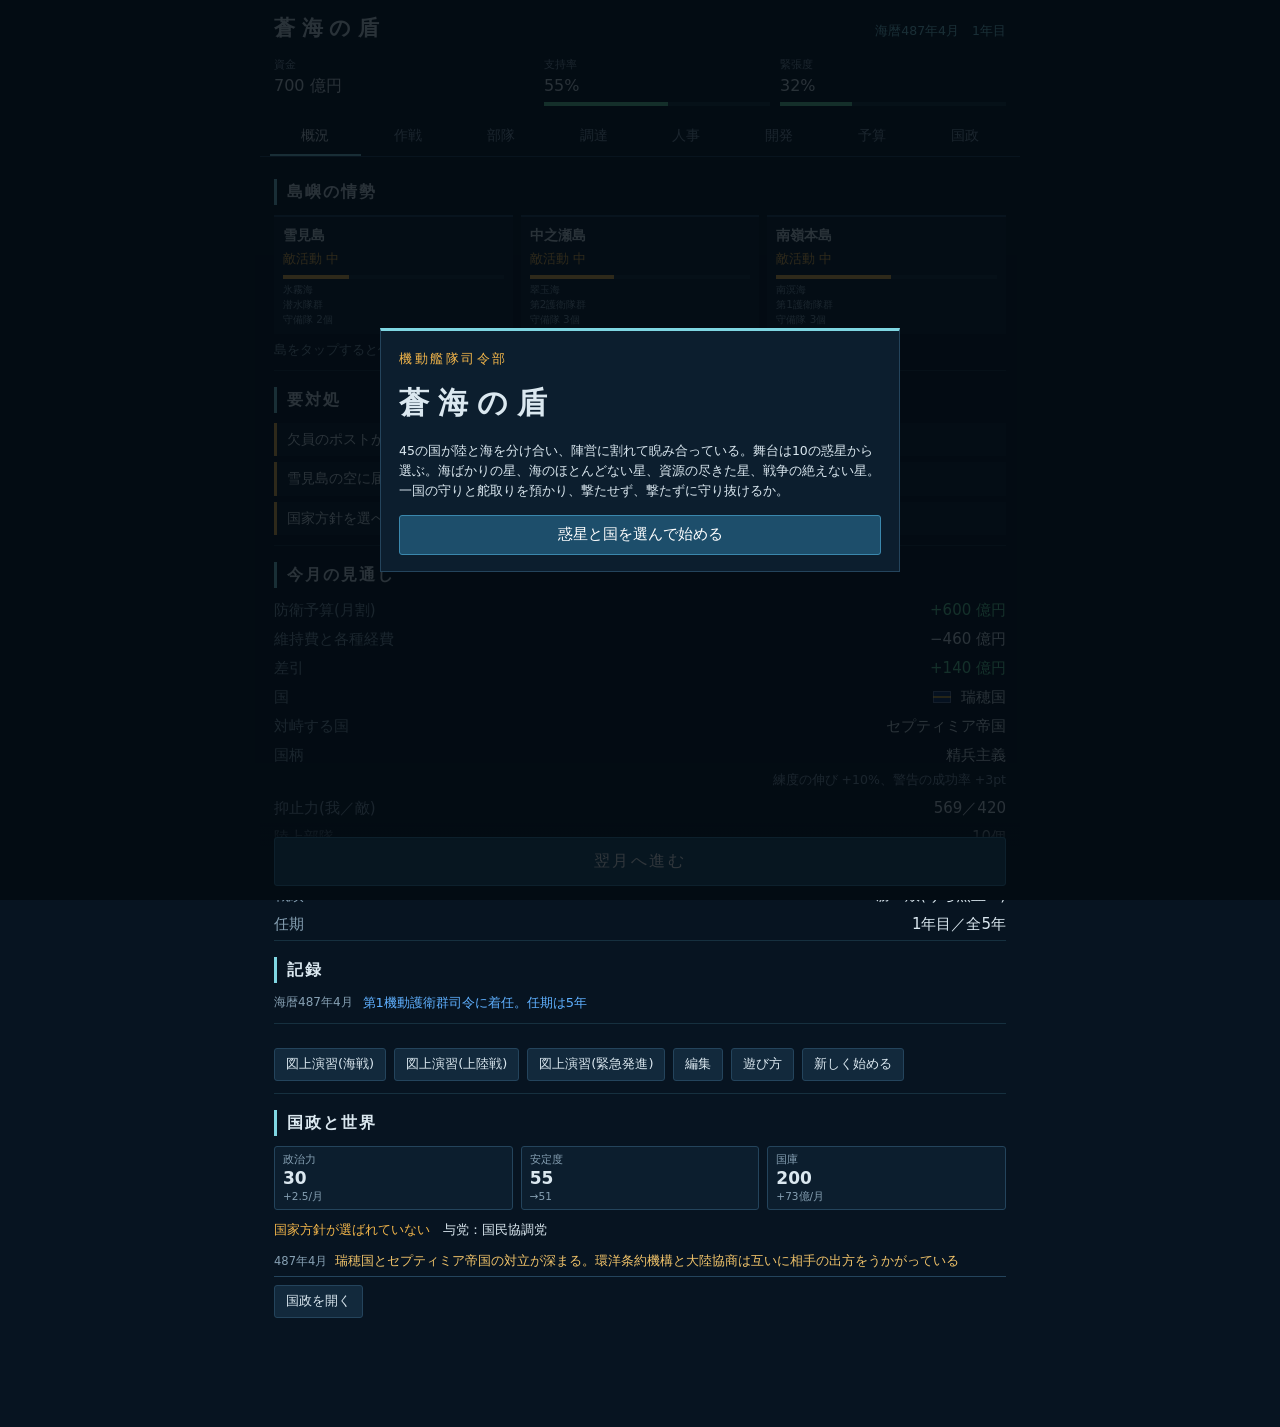
==== commit 7fa2e601: "部隊をプロヴィンスに置いて戦う本土戦と、選べる10の惑星 本土の陸戦 - 本土の陸上部隊はプロヴィンスごとに置く。国防の地図に、味方と前線の敵の部隊数が札で出る - 敵も部隊を前線に並べ、隣のプロヴィ" ====
--- a/index.html
+++ b/index.html
@@ -273,6 +273,17 @@
 .tpal{display:grid;grid-template-columns:1fr 1fr;gap:6px;margin:8px 0}.tpal .btn{text-align:left}.tpal small,.urow .btn small,.brow .btn small{display:block;font-size:10.5px;opacity:.78;font-weight:normal}
 .tin{flex:1;min-width:0;background:#0b2233;border:1px solid var(--ln);color:#fff;padding:7px 8px;font-size:15px;border-radius:3px}
 .stp{display:inline-flex;align-items:center;gap:10px;vertical-align:middle}.stp button{width:34px;height:30px;background:var(--pn);border:1px solid var(--ln);border-radius:3px;color:#fff;font-size:16px}.stp button:disabled{opacity:.35}.stp b{min-width:26px;text-align:center}
+
+/* 惑星を選ぶ */
+.plsel{border:1px solid var(--ln);border-radius:4px;padding:8px 9px;margin:8px 0;background:var(--pn2)}
+.plsel .pts{margin:4px 0 8px 1.1em;padding:0;font-size:12.5px;line-height:1.6}
+.pllist{display:grid;gap:5px;margin:8px 0 12px}
+.pllist button{display:flex;flex-direction:column;gap:3px;background:var(--pn2);border:1px solid var(--ln);border-radius:3px;padding:7px 9px;color:var(--tx);text-align:left}
+.pllist button.on{background:#1d4e6b;border-color:#3b88ad;color:#fff}
+.pllist .pn b{font-size:14px;margin-right:8px}.pllist .pn small{color:var(--cy);font-size:12px}.pllist button.on .pn small{color:#cfe6f2}
+.pllist .lv{display:grid;grid-template-columns:repeat(4,auto);justify-content:start;gap:2px 9px;font-size:9.5px;color:var(--mut)}
+.plq{margin:6px 0 2px}.plsel .chips{margin:6px 0 4px}.pllist .lv i{font-style:normal;white-space:nowrap}.pllist button.on .lv{color:#cfe6f2}
+.plhd{margin:2px 0 8px}
 </style>
 </head>
 <body>
@@ -577,7 +588,7 @@
 
 /* ================= 惑星ペラギアの20か国(名称群テンプレート) ================= */
 // 国ごとに、艦名・人名・海と島の名・装備名・艦種や階級の呼び方が変わる。国も地名もすべて架空
-const PLANET='ペラギア';
+let PLANET='ペラギア';
 const WL=s=>s.split(' ').map(x=>x==='_'?'':x);
 // 艦種の呼び方(4系統)。tx=言い換え、fl=艦隊名[戦闘,潜水,輸送,新編]、hq=司令部名、cls=艦級の接尾
 const DSTY=[
@@ -1080,44 +1091,110 @@
 SCN.scramble={n:'領空侵犯のおそれ',d:i=>`国籍不明機が${ISL[i.sector]}の領空へ向かっている。戦闘機を緊急発進させ、近づいて針路を変えさせよ。相手が撃たないかぎり、こちらからは撃てない。`,o:'戦闘機を15km以内に寄せて警告し、領空から去らせる'};
 DEFCFG.air={ftr:2,atk:0,bmr:0,aew:1,mpa:1,ewa:0,tkr:0,trn:1,uav:0};
 
-/* ================= 惑星ペラギアの世界地図 ================= */
-// 決まった種から毎回同じ世界を作る。陸は45か国の領土に、国は州に、州はプロヴィンスに分かれる。海は海域に分かれる。作戦図はこの地図の一部を切り出して描く
+/* ================= 惑星 ================= */
+// 惑星ごとに、地形の作り方(gen)・気候(clim)・資源(res)・世界の情勢(pol)・自国を取り巻く条件(sit)が違う。
+// 0番のペラギアは、これまでの世界とまったく同じものを作る(古い記録はプロヴィンスの番号で領土を覚えている)
+// lv=[海の広さ, 資源, 戦乱, 豊かさ] を1〜5で示す
+const PLG0={seed:48271,sea:.66,w:[1,.5,.25,.12,.055],edge:[24,.6,16.5,.7],shape:'',lake:0,isl:14,capIsl:68,pg:4.6,pmin:7,spd:0,rmin:100};
+const PLC0={wob:0,pol:.78,jl:.34,jm:.55,d0:.3,d1:.64,dm:.37,fm:.58,mM:.93,mH:.79};
+const PLR0={k:1,food:1,oil:1,steel:1,rare:1};
+const PLP0={nb:12,hotP:.22,hot0:0,drift:0,maxWar:3,warP:1,coupP:1,war0:0,mil:0,stab:0,peaceK:1,govK:null,govP:0};
+const PLS0={incF:1,eAggr:1,eGrow:1,landK:1,ten:0,budget:1,price:1,tradeN:4,rivK:1};
+const PLN=[
+  {n:'ペラギア',tag:'均衡の惑星',lv:[3,3,3,3],d:'海が地表の3分の2を占める。45の国が陸と海を分け合い、ふたつの陣営に割れて睨み合う。陸にも海にも火種がある、標準の世界。',
+    pts:['陸と海の釣り合いがとれている','ふたつの陣営と非同盟が、ほぼ同じ数だけある'],gen:{}},
+  {n:'テラニア',tag:'大陸の惑星',lv:[1,3,4,3],d:'海は地表の2割に満たない。ひと続きの大陸に内海と海峡が点々とあり、ほとんどの国が、陸でいくつもの国と接している。',
+    pts:['陸の国境が多く、本土への侵攻が起きやすい','海は狭い内海と海峡ばかりで、海上の事案は少ない','山と丘が多く、国境の地形が守りを左右する'],
+    gen:{seed:91813,sea:.23,w:[.42,.7,.5,.24,.1],edge:[9,.55,6,.6],lake:90,pg:6.6,pmin:9,capIsl:120,isl:20},clim:{mM:.9,mH:.72,wob:.16},pol:{hotP:.36,drift:.5,maxWar:5,warP:1.4},sit:{incF:.7,landK:1.5}},
+  {n:'タラッサ',tag:'大洋の惑星',lv:[5,3,2,3],d:'地表の9割近くが海。国はどれも島々の集まりで、陸の国境はほとんどない。守るべきものは、海と航路と島である。',
+    pts:['陸から攻め込まれることは、まずない','海上の事案が多く、相手の海軍の伸びも速い','資源は海を渡ってくる。輸入の値が高い'],
+    gen:{seed:60617,sea:.875,w:[.7,.6,.5,.3,.14],pg:3.3,pmin:4,isl:8,capIsl:36},clim:{jl:.5,jm:.45,wob:.16},pol:{hotP:.3,maxWar:2},sit:{incF:1.5,landK:.6,eGrow:1.1,price:1.15}},
+  {n:'ベルム',tag:'戦乱の惑星',lv:[2,3,5,2],d:'戦争が絶えない世界。国境という国境に兵が張りつき、任期の始まる日にも、いくつもの戦争が続いている。大国は小国を呑み、政変が相次ぐ。',
+    pts:['着任の時点で、すでに5つ前後の戦争が起きている','国境の緊張が上がりやすく、同時に7つまで戦争が起きる','陣営は小さく、頼れる国が少ない。政変も多い','国の大きさに、ひどく差がある'],
+    gen:{seed:33703,sea:.52,w:[.8,.65,.4,.2,.08],spd:.75,lake:160,pg:5.3,pmin:8},clim:{mM:.9,wob:.16},pol:{nb:7,hotP:.75,hot0:20,drift:1.2,maxWar:7,warP:2,coupP:2.2,war0:5,mil:.22,stab:-8,peaceK:.85,govK:[4,4,3],govP:.45},sit:{incF:1.4,eAggr:1.2,landK:1.7,ten:12}},
+  {n:'ケノス',tag:'枯渇の惑星',lv:[3,1,4,2],d:'掘り尽くされた世界。石油も鉄も希少鉱も、採れる州は数えるほどしかない。資源のある土地をめぐって、国どうしが争う。',
+    pts:['資源の採れる州が、ほかの惑星の3分の1ほどしかない','輸入の値はおよそ2倍。備蓄と通商の相手選びが効く','どの国も貧しく、防衛予算も少ない'],
+    gen:{seed:77447,sea:.6,w:[1,.55,.3,.14,.06],pg:5,pmin:8},clim:{dm:.46,fm:.64,wob:.16},res:{k:.25},dev:-1,pol:{hotP:.34,drift:.6,maxWar:4,warP:1.5},sit:{price:1.9,budget:.88,tradeN:2,ten:6}},
+  {n:'ニヴァリス',tag:'氷の惑星',lv:[3,3,2,2],d:'極の氷床が緯度の半ばまで張り出した、寒い世界。人が暮らせるのは赤道沿いの帯だけで、高緯度の国は広いばかりで人がいない。',
+    pts:['国土の半分以上が雪原。国の大きさと豊かさが比例しない','石油は多いが、食料が乏しい','人口が少なく、予算も人も足りない'],
+    gen:{seed:21589,sea:.56,shape:'caps',edge:[24,.6,10,.3],lake:150,pg:5.2,pmin:8},clim:{pol:.42,wob:.3,jl:0,jm:1,d0:.1,d1:.3,dm:.3,fm:.5},res:{oil:1.4,food:.55},pop:.8,pol:{maxWar:2,nb:10},sit:{budget:.9,incF:.9}},
+  {n:'ザハラ',tag:'砂の惑星',lv:[2,4,3,3],d:'陸の大半を砂漠が覆う、乾いた世界。人は海沿いと内海のほとりに集まり、砂の下には石油が眠る。',
+    pts:['石油の採れる州が多い。食料は乏しい','富は産油国に偏り、政変が起きやすい','陸が広く、国境は長い'],
+    gen:{seed:14983,sea:.4,w:[1,.5,.3,.14,.06],lake:140,pg:5.9,pmin:9},clim:{pol:.92,wob:.2,jl:.12,jm:.7,d0:0,d1:.84,dm:.6,fm:.74},res:{oil:1.9,food:.3,rare:1.3},pol:{coupP:1.7,hotP:.32,maxWar:4,warP:1.2,govK:[5],govP:.45},sit:{price:1.25,landK:1.2}},
+  {n:'ゲミナ',tag:'二極の惑星',lv:[3,3,3,3],d:'東西ふたつの大陸が、大洋をはさんで向かい合う。ほとんどの国がどちらかの陣営に属し、中立でいられる国はわずかしかない。',
+    pts:['45か国のうち、ほぼすべてがふたつの陣営に分かれている','緊張が高いところから始まり、対峙する国の力も大きい','陣営どうしの国境は、いつも火種を抱えている'],
+    gen:{seed:50411,sea:.6,shape:'two',w:[.8,.5,.3,.14,.06],pg:5,pmin:8},clim:{wob:.16},pol:{nb:21,hot0:8,drift:.3},sit:{ten:12,incF:1.3,rivK:1.15,eAggr:1.1}},
+  {n:'メディオ',tag:'内海の惑星',lv:[2,3,3,4],d:'輪のようにつながった大陸が、ひとつの大きな内海を囲む。どの国の艦隊も同じ海に出てくるので、海の上はいつも混み合っている。',
+    pts:['内海をはさんで多くの国が向かい合い、海上の事案がとても多い','外洋への出口は、いくつかの海峡だけ','交易で栄え、どの国もやや豊か'],
+    gen:{seed:86243,sea:.55,shape:'ring',lake:300,w:[.8,.5,.3,.14,.06],pg:5.2,pmin:8},clim:{wob:.16},dev:.6,pol:{hotP:.3},sit:{incF:1.6,eAggr:1.15,ten:5}},
+  {n:'エリュシア',tag:'平穏の惑星',lv:[4,4,1,5],d:'長い平和が続く、豊かな世界。戦争はめったに起きず、陣営も小さい。そのぶん、軍に金を出す理由を問われつづける。',
+    pts:['国境の緊張が下がりやすく、戦争は同時にひとつまで','どの国も開発が進み、資源も多い。輸入の値は安い','防衛予算は2割ほど少ない。抑止を保てるかが勝負'],
+    gen:{seed:29017,sea:.7},clim:{fm:.5,wob:.16},res:{k:1.35},dev:1.5,pol:{nb:6,hotP:.07,drift:-1.1,maxWar:1,warP:.3,coupP:.35,stab:10,peaceK:1.6,govK:[0,1,2],govP:.6},sit:{incF:.55,eAggr:.8,ten:-12,budget:.82,tradeN:8,price:.85}}
+];
+const PLLV=['海の広さ','資源','戦乱','豊かさ'];
+let PLC=0,_plK=null;
+// いまの惑星の設定(足りない項目は標準の値で埋める)
+function PL(){if(_plK&&_plK.i===PLC)return _plK;const p=PLN[PLC]||PLN[0];
+  return _plK={i:PLC,n:p.n,tag:p.tag,gen:Object.assign({},PLG0,p.gen),clim:Object.assign({},PLC0,p.clim),res:Object.assign({},PLR0,p.res),pol:Object.assign({},PLP0,p.pol),sit:Object.assign({},PLS0,p.sit),dev:p.dev||0,pop:p.pop||1};}
+// 地形に足す大きな起伏。u,v は 0〜1
+const WSHAPE={
+  two:(u,v)=>-1.25*Math.exp(-Math.pow((u-.5)/.085,2))+.42*(Math.exp(-Math.pow((u-.25)/.16,2)-Math.pow((v-.5)/.36,2))+Math.exp(-Math.pow((u-.75)/.16,2)-Math.pow((v-.5)/.36,2))),
+  ring:(u,v)=>{const dx=(u-.5)/.5,dy=(v-.5)/.46,d=Math.hypot(dx,dy),a=Math.atan2(dy,dx);let h=-1.2*Math.exp(-Math.pow(d/.4,2))+.52*Math.exp(-Math.pow((d-.72)/.19,2));
+    for(const t of[.45,2.6,-1.75]){let da=Math.abs(a-t);if(da>Math.PI)da=2*Math.PI-da;if(d>.25)h-=.95*Math.exp(-Math.pow(da*d/.05,2));}return h;},
+  caps:(u,v)=>{const la=Math.abs(v-.5)*2;return .75*Math.max(0,la-.5)-.22*Math.exp(-Math.pow(la/.28,2));}
+};
+
+/* ================= 惑星の世界地図 ================= */
+// 惑星ごとに決まった種から、毎回同じ世界を作る。陸は45か国の領土に、国は州に、州はプロヴィンスに分かれる。海は海域に分かれる。作戦図はこの地図の一部を切り出して描く
 const WW=432,WH=243,WN=WW*WH,WS=4;
-let WORLD=null;
+let WORLD=null,_wgen=0;
 function wHeap(){let cap=4096,K=new Float64Array(cap),V=new Int32Array(cap),n=0;return{n:()=>n,
   push(k,v){if(n===cap){cap*=2;const k2=new Float64Array(cap),v2=new Int32Array(cap);k2.set(K);v2.set(V);K=k2;V=v2;}let i=n++;while(i>0){const p=(i-1)>>1;if(K[p]<=k)break;K[i]=K[p];V[i]=V[p];i=p;}K[i]=k;V[i]=v;},
   pop(){const k0=K[0],v0=V[0];n--;if(n>0){const k=K[n],v=V[n];let i=0;for(;;){let c=i*2+1;if(c>=n)break;if(c+1<n&&K[c+1]<K[c])c++;if(k<=K[c])break;K[i]=K[c];V[i]=V[c];i=c;}K[i]=k;V[i]=v;}return[k0,v0];}};}
 // 複数の起点から同時に広げて、各マスの持ち主を決める
-function wGrow(seeds,pass,cost,diag,grp){const own=new Int16Array(WN).fill(-1),dist=new Float64Array(WN).fill(1e9),h=wHeap();
+function wGrow(seeds,pass,cost,diag,grp,spd){const own=new Int16Array(WN).fill(-1),dist=new Float64Array(WN).fill(1e9),h=wHeap();
   seeds.forEach((c,k)=>{if(c>=0){dist[c]=0;own[c]=k;h.push(0,c);}});
   while(h.n()){const t=h.pop(),d=t[0],c=t[1];if(d>dist[c])continue;const x=c%WW,y=(c-x)/WW;
     for(let dy=-1;dy<=1;dy++)for(let dx=-1;dx<=1;dx++){if((!dx&&!dy)||(!diag&&dx&&dy))continue;const nx=x+dx,ny=y+dy;if(nx<0||ny<0||nx>=WW||ny>=WH)continue;const n=ny*WW+nx;if(!pass(n)||(grp&&grp[n]!==grp[c]))continue;
-      const nd=d+(dx&&dy?1.41:1)*cost(n);if(nd<dist[n]){dist[n]=nd;own[n]=own[c];h.push(nd,n);}}}
+      const stp=(dx&&dy?1.41:1)*cost(n),nd=d+(spd?stp*spd[own[c]]:stp);if(nd<dist[n]){dist[n]=nd;own[n]=own[c];h.push(nd,n);}}}
   return own;}
 const wnb=c=>{const x=c%WW,a=[];if(x>0)a.push(c-1);if(x<WW-1)a.push(c+1);if(c>=WW)a.push(c-WW);if(c<WN-WW)a.push(c+WW);return a;};
 const wd2=(a,b)=>{const dx=a%WW-b%WW,dy=Math.floor(a/WW)-Math.floor(b/WW);return dx*dx+dy*dy;};
 function wRuns(cells){const by={};for(const c of cells){const y=Math.floor(c/WW);(by[y]=by[y]||[]).push(c%WW);}const out=[];
   for(const y in by){const xs=by[y].sort((a,b)=>a-b);let s=xs[0],p=xs[0];for(let i=1;i<=xs.length;i++){if(i<xs.length&&xs[i]===p+1){p=xs[i];continue;}out.push([+y,s,p]);s=p=xs[i];}}return out;}
-function genWorld(){const r=rng32(48271);
+function genWorld(){const K=PL(),g=K.gen,cl=K.clim,rs=K.res,r=rng32(g.seed),gw=g.w,E=g.edge,shp=WSHAPE[g.shape]||null;
   const lat=(gw,gh)=>{const w=gw+2,g=new Float32Array(w*(gh+2));for(let i=0;i<g.length;i++)g[i]=r();
     return(x,y)=>{const fx=x*gw/WW,fy=y*gh/WH,xi=Math.floor(fx),yi=Math.floor(fy),tx=fx-xi,ty=fy-yi,sx=tx*tx*(3-2*tx),sy=ty*ty*(3-2*ty),a=g[yi*w+xi],b=g[yi*w+xi+1],c=g[(yi+1)*w+xi],d=g[(yi+1)*w+xi+1];return a+(b-a)*sx+(c-a)*sy+(a-b-c+d)*sx*sy;};};
   const n1=lat(7,4),n2=lat(14,8),n3=lat(28,16),n4=lat(56,32),nb=lat(36,20),n5=lat(112,63),nm=lat(22,13),hgt=new Float32Array(WN),rough=new Float32Array(WN);
-  for(let y=0;y<WH;y++)for(let x=0;x<WW;x++){const ex=Math.min(x,WW-1-x)/24,ey=Math.min(y,WH-1-y)/16.5,i=y*WW+x;
-    hgt[i]=n1(x,y)+n2(x,y)*.5+n3(x,y)*.25+n4(x,y)*.12+n5(x,y)*.055-Math.max(0,1-ex)*.6-Math.max(0,1-ey)*.7;rough[i]=nb(x,y);}
-  const thr=Array.from(hgt).sort((a,b)=>a-b)[Math.floor(WN*.66)],land=new Uint8Array(WN);for(let i=0;i<WN;i++)land[i]=hgt[i]>thr?1:0;
+  for(let y=0;y<WH;y++)for(let x=0;x<WW;x++){const ex=Math.min(x,WW-1-x)/E[0],ey=Math.min(y,WH-1-y)/E[2],i=y*WW+x;
+    let h=n1(x,y)*gw[0]+n2(x,y)*gw[1]+n3(x,y)*gw[2]+n4(x,y)*gw[3]+n5(x,y)*gw[4]-Math.max(0,1-ex)*E[1]-Math.max(0,1-ey)*E[3];if(shp)h+=shp(x/WW,y/WH);hgt[i]=h;rough[i]=nb(x,y);}
+  const thr=Array.from(hgt).sort((a,b)=>a-b)[Math.floor(WN*g.sea)],land=new Uint8Array(WN);for(let i=0;i<WN;i++)land[i]=hgt[i]>thr?1:0;
   // 外洋につながらない水面は陸に、小さすぎる陸は海にする
   const flood=(start,ok)=>{const seen=new Uint8Array(WN),q=[start],out=[start];seen[start]=1;while(q.length){const c=q.pop();for(const n of wnb(c))if(!seen[n]&&ok(n)){seen[n]=1;q.push(n);out.push(n);}}return{seen,out};};
-  let oc=flood(0,n=>!land[n]).seen;for(let i=0;i<WN;i++)if(!land[i]&&!oc[i])land[i]=1;
-  const comp=new Int32Array(WN).fill(-1),csize=[];for(let i=0;i<WN;i++){if(!land[i]||comp[i]>=0)continue;const f=flood(i,n=>land[n]===1&&comp[n]<0),id=csize.length;
-    if(f.out.length<14){for(const c of f.out)land[c]=0;continue;}for(const c of f.out)comp[c]=id;csize.push(f.out.length);}
+  // 外洋は、地図の隅につながる水面。隅が陸の惑星では、いちばん大きな水面を外洋とする
+  let o0=0;if(land[0]||g.shape||g.lake){const lab=new Uint8Array(WN);let bn=0;for(let i=0;i<WN;i++){if(land[i]||lab[i])continue;const q=[i];let n=1;lab[i]=1;while(q.length){const c=q.pop();for(const m of wnb(c))if(!land[m]&&!lab[m]){lab[m]=1;q.push(m);n++;}}if(n>bn){bn=n;o0=i;}}}
+  let oc=flood(o0,n=>!land[n]).seen;
+  // 内海を残す惑星：大きな内海から外洋まで、低いところを伝って海峡を掘る
+  if(g.lake){const lab=new Uint8Array(WN),lakes=[];for(let i=0;i<WN;i++){if(land[i]||oc[i]||lab[i])continue;const q=[i],out=[i];lab[i]=1;while(q.length){const c=q.pop();for(const n of wnb(c))if(!land[n]&&!oc[n]&&!lab[n]){lab[n]=1;q.push(n);out.push(n);}}if(out.length>=g.lake)lakes.push(out);}
+    lakes.sort((a,b)=>b.length-a.length);
+    for(const lk of lakes.slice(0,60)){const par=new Int32Array(WN).fill(-2),dd=new Float64Array(WN).fill(1e9),hp=wHeap();for(const c of lk){par[c]=-1;dd[c]=0;hp.push(0,c);}let hit=-1;
+      while(hp.n()&&hit<0){const t=hp.pop(),d=t[0],c=t[1];if(d>dd[c])continue;if(oc[c]){hit=c;break;}for(const n of wnb(c)){const x=n%WW,y=(n-x)/WW;if(x<1||y<1||x>WW-2||y>WH-2)continue;const nd=d+(land[n]?1+7*Math.max(0,hgt[n]-thr)+rough[n]:.15);if(nd<dd[n]){dd[n]=nd;par[n]=c;hp.push(nd,n);}}}
+      if(hit<0)continue;for(let c=hit;c>=0&&par[c]!==-1;c=par[c]){land[c]=0;oc[c]=1;for(const n of wnb(c)){const x=n%WW,y=(n-x)/WW;if(x>0&&y>0&&x<WW-1&&y<WH-1){land[n]=0;oc[n]=1;}}}
+      for(const c of lk)oc[c]=1;}
+    oc=flood(o0,n=>!land[n]).seen;}
+  for(let i=0;i<WN;i++)if(!land[i]&&!oc[i])land[i]=1;
+  const comp=new Int32Array(WN).fill(-1),csize=[],mk=new Uint8Array(WN);for(let i=0;i<WN;i++){if(!land[i]||comp[i]>=0)continue;const q=[i],fo=[i];mk[i]=1;while(q.length){const c=q.pop();for(const n of wnb(c))if(!mk[n]&&land[n]===1){mk[n]=1;q.push(n);fo.push(n);}}const id=csize.length;
+    if(fo.length<g.isl){for(const c of fo)land[c]=0;continue;}for(const c of fo)comp[c]=id;csize.push(fo.length);}
   const ocean=i=>!land[i],coast=[];for(let i=0;i<WN;i++)if(land[i]&&wnb(i).some(ocean))coast.push(i);
   // 首都は海沿いに、互いにできるだけ離して45か所選ぶ。どの国がどこに入るかは、北から南へ5段・各段9か国の目安に近い順で決める
-  const cc=coast.filter(c=>csize[comp[c]]>=68),mid=Math.floor(WH/2)*WW+Math.floor(WW/2),md=new Float32Array(cc.length).fill(1e9),pts=[];let cur=cc.reduce((b,c)=>wd2(c,mid)<wd2(b,mid)?c:b,cc[0]);
+  const cc=coast.filter(c=>csize[comp[c]]>=g.capIsl),mid=Math.floor(WH/2)*WW+Math.floor(WW/2),md=new Float32Array(cc.length).fill(1e9),pts=[];let cur=cc.reduce((b,c)=>wd2(c,mid)<wd2(b,mid)?c:b,cc[0]);
   for(let k=0;k<NATS.length;k++){pts.push(cur);let bi=0,bv=-1;for(let j=0;j<cc.length;j++){const d=wd2(cc[j],cur);if(d<md[j])md[j]=d;if(md[j]>bv){bv=md[j];bi=j;}}cur=cc[bi];}
   const caps=new Array(NATS.length).fill(-1),pairs=[];
   NGRID.forEach((row,ry)=>row.forEach((ni,cx)=>{const tx=(cx+.5)/9*WW,ty=(ry+.5)/5*WH;pts.forEach((c,pi)=>{const dx=c%WW-tx,dy=(Math.floor(c/WW)-ty)*1.6;pairs.push([dx*dx+dy*dy,ni,pi]);});}));
   pairs.sort((a,b)=>a[0]-b[0]);const used=new Set();for(const q of pairs){if(caps[q[1]]>=0||used.has(q[2]))continue;caps[q[1]]=pts[q[2]];used.add(q[2]);}
-  const own=wGrow(caps,i=>land[i]===1,i=>1+3*rough[i],false);
+  // 国の大きさに差をつける惑星では、国ごとに広がる速さを変える
+  let spd=null;if(g.spd){const r2=rng32(g.seed*7+13);spd=caps.map(()=>Math.exp((r2()-.5)*2*g.spd));}
+  const own=wGrow(caps,i=>land[i]===1,i=>1+3*rough[i],false,null,spd);
   for(let i=0;i<WN;i++)if(land[i]&&own[i]<0){let b=0,bd=1e9;caps.forEach((c,k)=>{const d=wd2(c,i);if(d<bd){bd=d;b=k;}});own[i]=b;}
   // 海を海域に分ける
   let seeds=[];for(let gy=15;gy<WH;gy+=30)for(let gx=15;gx<WW;gx+=31.5){let c=-1,bd=112;const px=Math.round(gx+(r()-.5)*12),py=Math.round(gy+(r()-.5)*12);
@@ -1125,7 +1202,7 @@
       if(c>=0&&!seeds.some(s=>wd2(s,c)<144))seeds.push(c);}
   const growSea=()=>wGrow(seeds,ocean,i=>1+.8*rough[i],true);let reg=growSea();
   const cnt=new Array(seeds.length).fill(0);for(let i=0;i<WN;i++)if(reg[i]>=0)cnt[reg[i]]++;
-  if(cnt.some(n=>n<100)){seeds=seeds.filter((s,k)=>cnt[k]>=100);reg=growSea();}
+  if(cnt.some(n=>n<g.rmin)){seeds=seeds.filter((s,k)=>cnt[k]>=g.rmin);reg=growSea();}
   const cells=seeds.map(()=>[]);for(let i=0;i<WN;i++)if(reg[i]>=0)cells[reg[i]].push(i);
   const R=cells.map(cs=>{let sx=0,sy=0;for(const c of cs){sx+=c%WW;sy+=Math.floor(c/WW);}const mx=sx/cs.length,my=sy/cs.length;let b=cs[0],bd=1e9;
     for(const c of cs){const dx=c%WW-mx,dy=Math.floor(c/WW)-my,d=dx*dx+dy*dy;if(d<bd){bd=d;b=c;}}return{c:b,x:b%WW,y:Math.floor(b/WW),n:cs.length,runs:wRuns(cs),adj:new Set()};});
@@ -1136,16 +1213,16 @@
   const nat=caps.map((c,k)=>{const cs=ncell[k].filter(i=>comp[i]===comp[c]);let sx=0,sy=0;for(const i of cs){sx+=i%WW;sy+=Math.floor(i/WW);}const mx=sx/cs.length,my=sy/cs.length;let b=c,bd=1e9;
     for(const i of cs){const dx=i%WW-mx,dy=Math.floor(i/WW)-my,d=dx*dx+dy*dy;if(d<bd){bd=d;b=i;}}return{cap:c,x:c%WW,y:Math.floor(c/WW),lx:b%WW,ly:Math.floor(b/WW),area:ncell[k].length,main:cs.length,runs:wRuns(ncell[k]),th:null};});
   // 地形：高さと湿り気と緯度で決める
-  const ter=new Uint8Array(WN),lh=[];for(let i=0;i<WN;i++)if(land[i]===1)lh.push(hgt[i]);lh.sort((a,b)=>a-b);const hM=lh[Math.floor(lh.length*.93)],hH=lh[Math.floor(lh.length*.79)];
-  for(let i=0;i<WN;i++){if(land[i]!==1)continue;const y=Math.floor(i/WW),la=Math.abs(y/WH-.5)*2,m=nm(i%WW,y),h=hgt[i];ter[i]=h>hM?5:h>hH?4:la>.78?7:la<.34&&m>.55?3:la>.3&&la<.64&&m<.37?6:m>.58?2:1;}
+  const ter=new Uint8Array(WN),lh=[];for(let i=0;i<WN;i++)if(land[i]===1)lh.push(hgt[i]);lh.sort((a,b)=>a-b);const hM=lh[Math.floor(lh.length*cl.mM)],hH=lh[Math.floor(lh.length*cl.mH)];
+  for(let i=0;i<WN;i++){if(land[i]!==1)continue;const y=Math.floor(i/WW),la0=Math.abs(y/WH-.5)*2,la=cl.wob?la0+(rough[i]-.5)*cl.wob:la0,m=nm(i%WW,y),h=hgt[i];ter[i]=h>hM?5:h>hH?4:la>cl.pol?7:la<cl.jl&&m>cl.jm?3:la>cl.d0&&la<cl.d1&&m<cl.dm?6:m>cl.fm?2:1;}
   // プロヴィンス：国の中を20マスほどの区画に分ける。首都は必ず1区画の中心にする
-  const ps=[];for(let gy=2;gy<WH;gy+=4.6)for(let gx=2;gx<WW;gx+=4.6){const x=Math.round(gx+(r()-.5)*3),y=Math.round(gy+(r()-.5)*3);if(x<0||y<0||x>=WW||y>=WH)continue;const i=y*WW+x;if(land[i]===1&&!caps.includes(i))ps.push(i);}
+  const ps=[];for(let gy=2;gy<WH;gy+=g.pg)for(let gx=2;gx<WW;gx+=g.pg){const x=Math.round(gx+(r()-.5)*3),y=Math.round(gy+(r()-.5)*3);if(x<0||y<0||x>=WW||y>=WH)continue;const i=y*WW+x;if(land[i]===1&&!caps.includes(i))ps.push(i);}
   for(const c of caps)ps.push(c);
   const prov=wGrow(ps,i=>land[i]===1,i=>1+2.5*rough[i],false,own);let np=ps.length;
   for(let pass=0,chg=1;chg&&pass<60;pass++){chg=0;for(let i=0;i<WN;i++){if(land[i]!==1||prov[i]>=0)continue;for(const n of wnb(i))if(prov[n]>=0&&own[n]===own[i]){prov[i]=prov[n];chg=1;break;}}}
   for(let i=0;i<WN;i++)if(land[i]===1&&prov[i]<0){const f=flood(i,n=>land[n]===1&&prov[n]<0&&own[n]===own[i]);for(const c of f.out)prov[c]=np;np++;}
   const pcs=Array.from({length:np},()=>[]);for(let i=0;i<WN;i++)if(prov[i]>=0)pcs[prov[i]].push(i);
-  for(let p=0;p<np;p++){const cs=pcs[p];if(!cs.length||cs.length>=7||cs.includes(caps[own[cs[0]]]))continue;const ct={};for(const c of cs)for(const n of wnb(c)){const q=prov[n];if(q>=0&&q!==p&&own[n]===own[c])ct[q]=(ct[q]||0)+1;}
+  for(let p=0;p<np;p++){const cs=pcs[p];if(!cs.length||cs.length>=g.pmin||cs.includes(caps[own[cs[0]]]))continue;const ct={};for(const c of cs)for(const n of wnb(c)){const q=prov[n];if(q>=0&&q!==p&&own[n]===own[c])ct[q]=(ct[q]||0)+1;}
     let b=-1,bv=0;for(const q in ct)if(ct[q]>bv){bv=ct[q];b=+q;}if(b<0)continue;for(const c of cs){prov[c]=b;pcs[b].push(c);}pcs[p]=[];}
   const P=[],pmap=new Int32Array(np).fill(-1);
   for(let p=0;p<np;p++){const cs=pcs[p];if(!cs.length)continue;let sx=0,sy=0,co=0;const tc=[0,0,0,0,0,0,0,0];for(const c of cs){sx+=c%WW;sy+=Math.floor(c/WW);tc[ter[c]]++;if(!co&&wnb(c).some(n=>land[n]===0))co=1;}
@@ -1164,8 +1241,8 @@
     N.st=[];for(let k=s0;k<ST.length;k++){const st=ST[k],ps2=st.provs.map(id=>P[id]),capS=ps2.some(p=>p.cap),tc=[0,0,0,0,0,0,0,0];let pop=0,cells=0,co=0;
       for(const p of ps2){pop+=p.n*DENS[p.ter]*(p.coast?1.25:1);cells+=p.n;tc[p.ter]+=p.n;if(p.coast)co=1;}
       const cp=capS?ps2.find(p=>p.cap):ps2.slice().sort((a,b)=>(b.n+(b.coast?10:0)+(b.ter===1?6:0))-(a.n+(a.coast?10:0)+(a.ter===1?6:0)))[0];
-      st.cap=capS?1:0;st.city=cp.id;st.x=cp.x;st.y=cp.y;st.ter=tc.indexOf(Math.max(...tc));st.coast=co;st.cells=cells;st.pop=Math.round(pop*(capS?1.7:1)*4.5);st.dev=clamp(Math.round((capS?5:2.4)+r()*2.2+(co?.5:0)),1,8);
-      {let v=r();st.res='';for(const q of RESK[st.ter]){if(v<q[1]){st.res=q[0];break;}v-=q[1];}}N.st.push(st.id);}});
+      st.cap=capS?1:0;st.city=cp.id;st.x=cp.x;st.y=cp.y;st.ter=tc.indexOf(Math.max(...tc));st.coast=co;st.cells=cells;st.pop=Math.round(pop*(capS?1.7:1)*4.5*K.pop);st.dev=clamp(Math.round((capS?5:2.4)+r()*2.2+(co?.5:0)+K.dev),1,8);
+      {let v=r();st.res='';for(const q of RESK[st.ter]){const pq=Math.min(.95,q[1]*rs.k*rs[q[0]]);if(v<pq){st.res=q[0];break;}v-=pq;}}N.st.push(st.id);}});
   // 河川：海までいちばん低いところを伝う道筋を全陸地で求め、集まった流れの太いところを川にする
   const par=new Int32Array(WN).fill(-1),rd=new Float64Array(WN).fill(1e9),hp=wHeap(),ord=[],jit=new Float32Array(WN);for(let i=0;i<WN;i++)jit[i]=r();
   for(const c of coast)if(r()<.035){rd[c]=0;hp.push(0,c);}   // 河口
@@ -1174,7 +1251,7 @@
       const nd=d+(dx&&dy?1.41:1)*(1+Math.max(0,hgt[n]-thr)*6+jit[n]*2.5);if(nd<rd[n]){rd[n]=nd;par[n]=c;hp.push(nd,n);}}}
   const flow=new Float32Array(WN);for(let k=ord.length-1;k>=0;k--){const c=ord[k];flow[c]+=1;if(par[c]>=0)flow[par[c]]+=flow[c];}
   const riv=[];for(const c of ord)if(par[c]>=0&&flow[c]>=26)riv.push([c,par[c],flow[c]]);
-  return WORLD={hgt,thr,land,own,reg,R,nat,ter,prov,P,ST,riv,pown:Int16Array.from(P,p=>p.nat)};}
+  return WORLD={hgt,thr,land,own,reg,R,nat,ter,prov,P,ST,riv,pown:Int16Array.from(P,p=>p.nat),pl:PLC,ver:(_wgen++)*1e6};}
 // その国の作戦海域：首都の前の海を本土近海とし、近い順に7海域を取る。遠い3つが島のある海域、外側の2つが敵の泊地になる
 function natTheater(i){const Wd=WORLD||genWorld(),N=Wd.nat[i];if(N.th)return N.th;const R=Wd.R,dc=r=>{const dx=R[r].x-N.x,dy=R[r].y-N.y;return dx*dx+dy*dy;};
   let home=-1,bd=1e9;for(let c=0;c<WN;c++)if(Wd.reg[c]>=0&&Wd.land[c]===0){const d=wd2(c,N.cap);if(d<bd){bd=d;home=Wd.reg[c];}}
@@ -1201,6 +1278,10 @@
   ZONES[8].n=`敵 ${d8}方泊地`;ZONES[9].n=d9===d8?`敵 ${d9}方第二泊地`:`敵 ${d9}方泊地`;for(const k of[8,9]){SECT[k]=ZONES[k].n;ISL[k]=ZONES[k].n;ZS[k]=ZONES[k].n.slice(2);}}
 
 /* ---------- 描画 ---------- */
+
+// 惑星を切り替える。地形・国境・海域を作り直し、領土は元の持ち主に戻す
+function setPlanet(k,fresh){k=PLN[k]?k:0;if(!WORLD||WORLD.pl!==k){PLC=k;PLANET=PLN[k].n;WORLD=null;genWorld();NMASK.length=0;if(typeof ui!=='undefined'&&ui){ui.wsel=null;ui.mv=null;ui.mvv=null;}return true;}
+  if(fresh){for(let p=0;p<WORLD.P.length;p++)WORLD.pown[p]=WORLD.P[p].nat;WORLD.ver++;NMASK.length=0;}return false;}
 
 /* ---------- 地図：高精細の下絵・境界線・拡大と移動 ---------- */
 const HW=WW*WS,HH=WH*WS,SEA0=50000,ISLT=60000,NOC=65535;
@@ -1256,7 +1337,7 @@
     LR[p]=c[0];LG[p]=c[1];LB[p]=c[2];}
   return{LR,LG,LB};}
 const stDev=st=>S&&S.eco&&S.eco.st[st.id]?S.eco.st[st.id].dev:st.dev;
-function wPaint(){const Wd=WORLD,H=Wd&&Wd.hi;if(!H||!H.cv)return;const mode=S&&S.w?(ui.mmode||'pol'):'pol',key=mode+':'+(Wd.ver||0)+':'+(mode==='pol'||mode==='ter'||mode==='sta'?'':(S.w.ver||0)+'/'+(S.eco?S.eco.ver||0:0));if(H.key===key)return;H.key=key;
+function wPaint(){const Wd=WORLD,H=Wd&&Wd.hi;if(!H||!H.cv)return;const mode=ui.pmode||(S&&S.w?(ui.mmode||'pol'):'pol'),key=mode+':'+(Wd.ver||0)+':'+(mode==='pol'||mode==='ter'||mode==='sta'?'':(S.w.ver||0)+'/'+(S.eco?S.eco.ver||0:0));if(H.key===key)return;H.key=key;
   const px=new Uint32Array(H.im.data.buffer),hp=H.hp,sd=H.sd,tp=H.tp,N=hp.length,sea=new Uint32Array(256),terr=mode==='ter',L=terr?null:provColors(mode);
   for(let k=0;k<256;k++){const d=k/255;sea[k]=(0xff000000|((92-42*d)<<16)|((62-34*d)<<8)|(24-15*d))>>>0;}
   const isl=(0xff000000|(112<<16)|(154<<8)|168)>>>0;
@@ -1308,7 +1389,7 @@
   const hi=cv.dataset.hi,ri=cv.dataset.ri,N0=Wd.nat[+hi||0],st=mvGet(m,m==='loc'?{}:{z:2.2,cx:N0.x,cy:N0.y});
   if(m!=='sel'&&st.hi!==hi){st.hi=hi;if(m==='view'||st.z>1.05){st.cx=N0.x;st.cy=N0.y;}}
   const v=mvFit(st,cw,ch,s0,{x:0,y:0,w:WW,h:WH},40),g=wPrep(cv,cw,ch),s=v.s;(ui.mvv=ui.mvv||{})[m]=v;if(!g)return;
-  wBase(g,v);if(m==='loc'){g.fillStyle='rgba(3,9,16,.35)';g.fillRect(0,0,cw,ch);}
+  wBase(g,v);if(m==='loc'&&hi!=null){g.fillStyle='rgba(3,9,16,.35)';g.fillRect(0,0,cw,ch);}
   const fill=(ni,col,a)=>{if(ni==null||ni===''||!Wd.nat[+ni])return;const k=natMask(+ni,col);if(!k)return;g.globalAlpha=a;g.drawImage(k.cv,(k.x-v.x0)*s,(k.y-v.y0)*s,k.w*s,k.h*s);g.globalAlpha=1;};
   if(m!=='view'){fill(ri,rgba32(255,70,60,1),.45);fill(hi,rgba32(255,255,255,1),m==='sel'?.25:.36);}wLines(g,v);
   const ring=(ni,col)=>{if(ni==null||ni===''||!Wd.nat[+ni])return;const N=Wd.nat[+ni];g.strokeStyle=col;g.lineWidth=2;g.beginPath();g.arc((N.x+.5-v.x0)*s,(N.y+.5-v.y0)*s,m==='loc'?9:13,0,6.3);g.stroke();};
@@ -1430,10 +1511,10 @@
 function save(){if(S&&S.fleets)syncSectors();_M=null;_PM=null;try{localStorage.setItem(SAVE,JSON.stringify(S));}catch(e){}}
 function load(){try{const s=localStorage.getItem(SAVE);if(s){const o=JSON.parse(s);if(o&&o.v===3)return migrate(o);}}catch(e){}return null;}
 // 以前の版の記録に、あとから増えた項目を足す
-function migrate(o){if(!o.cfg.era)o.cfg.era=4;
+function migrate(o){if(!o.cfg.era)o.cfg.era=4;if(!PLN[o.cfg.planet])o.cfg.planet=0;
   if(!o.eqm){o.eqm={};for(const s of EQSK)o.eqm[s]=eqDef(s,4);for(const k in EQ_OLD)if(o.flags&&o.flags[k]){const e=EQ_OLD[k];o.eqm[e[0]]=e[1];o.flags[eqKey(e[0],e[1])]=1;}}
   for(const k in EQ_OLD)if(o.projs&&o.projs[k])delete o.projs[k];
-  if(!o.air){o.air=[];o.aid=0;o.aseq={};o.airlog=[];}if(!o.ebase)o.ebase={};if(!o.stats.scr){o.stats.scr=0;o.stats.scrMiss=0;}
+  if(!o.air){o.air=[];o.aid=0;o.aseq={};o.airlog=[];}if(!o.ebase)o.ebase={};if(o.stats.scr==null)o.stats.scr=0;if(o.stats.scrMiss==null)o.stats.scrMiss=0;
   return o;}
 const U=id=>S.units.find(u=>u.id===id);
 const lineById={};LINE.forEach(l=>{lineById[l[0]]=l;});
@@ -1486,7 +1567,7 @@
   for(const p of PROJ)if(p.fx&&S.flags[p.k])for(const k in p.fx)M[k]+=p.fx[k];
   for(const s of EQSK){const fx=eqFx(s,eqCur(s).i);for(const k in fx)M[k]+=fx[k];}
   {const px=polSum();for(const k in px)if(k in M)M[k]+=px[k];}
-  const nn=NATS[S.cfg.nat]||NATS[0];for(const k in nn.fx)M[k]+=nn.fx[k];for(const k in CUR.efx)M[k]+=CUR.efx[k];if(S.ed)for(const k in S.ed.fx)if(k in M)M[k]+=S.ed.fx[k];
+  const nn=NATS[S.cfg.nat]||NATS[0];for(const k in nn.fx)M[k]+=nn.fx[k];{const gf=natGeo(S.cfg.nat||0).fx;for(const k in gf)if(k in M)M[k]+=gf[k];}for(const k in CUR.efx)M[k]+=CUR.efx[k];if(S.ed)for(const k in S.ed.fx)if(k in M)M[k]+=S.ed.fx[k];
   BITEM.forEach((b,i)=>{M[b[4]]+=b[5]*(S.bud[i]-2);});
   const pm=postMap(),has=(id,t)=>!!pm[id]&&pm[id].tr.includes(t),ab=(id,k)=>pm[id]?effAb(pm[id],k)-10:-4,cs=clamp(1+ab('hq:cs','adm')*.03,.8,1.4),st=(id,k)=>ab(id,k)*cs;
   M.reinT+=st('hq:n3','cmd')*1.5;M.q+=st('hq:n3','cmd')*.003;M.intel+=st('hq:n2','tec')*.02;M.satT+=st('hq:n2','tec');
@@ -1635,30 +1716,31 @@
 /* ---------- タイトルとカスタムスタート ---------- */
 function begin(cfg){newGame(cfg);save();ui.tab='home';render();showHelp();}
 function showTitle(){const has=!!load();mq.length=0;
-  modal(`<div class="alert">惑星${PLANET}　機動艦隊司令部</div><h2 class="big">蒼海の盾</h2><p class="sm">海が地表の大半を占める惑星${PLANET}。45の国が陸と海を分け合い、ふたつの陣営に割れて睨み合っている。一国の守りと舵取りを預かり、撃たせず、撃たずに守り抜けるか。</p>${has?'<p class="sm mut">新しく始めると、いまの記録は上書きされる。</p>':''}<div class="mbtn">${has?`<button class="btn pri" data-m="c">続きから</button>`:''}<button class="btn ${has?'':'pri'}" data-m="n">国を選んで始める</button></div>`,
-  {c:()=>{closeModal();S=load();applyNation(S.cfg.nat,S.cfg.riv);applyEdits(S.ed);polLoad();_M=null;_PM=null;render();if(S.over)showOver();else if(gpNext())groundPrompt();else if(S.pending)showIncident();},n:()=>{closeModal();ui.cs=null;ui.nview='list';ui.wsc=null;ui.nsc=0;showNation();}});}
+  modal(`<div class="alert">機動艦隊司令部</div><h2 class="big">蒼海の盾</h2><p class="sm">45の国が陸と海を分け合い、陣営に割れて睨み合っている。舞台は${PLN.length}の惑星から選ぶ。海ばかりの星、海のほとんどない星、資源の尽きた星、戦争の絶えない星。一国の守りと舵取りを預かり、撃たせず、撃たずに守り抜けるか。</p>${has?'<p class="sm mut">新しく始めると、いまの記録は上書きされる。</p>':''}<div class="mbtn">${has?`<button class="btn pri" data-m="c">続きから</button>`:''}<button class="btn ${has?'':'pri'}" data-m="n">惑星と国を選んで始める</button></div>`,
+  {c:()=>{closeModal();S=load();setPlanet(S.cfg.planet||0,true);applyNation(S.cfg.nat,S.cfg.riv);applyEdits(S.ed);polLoad();_M=null;_PM=null;render();if(S.over)showOver();else if(gpNext())groundPrompt();else if(S.pending)showIncident();},n:()=>{closeModal();ui.cs=null;ui.nview='list';ui.wsc=null;ui.nsc=0;ui.pl=null;showPlanet();}});}
 // 国を選ぶ画面。20か国の名称群を見比べて、対峙する国も決める
 function showNation(){if(ui.nat==null)ui.nat=0;const info=ui.nview==='info',i=ui.nat,N=NATS[i],rv=ui.riv==null||ui.riv===i||!NATS[ui.riv]?N.rv:ui.riv,D=DSTY[N.ds],sv=TXL;let html;
   if(!info){
-    html=`<div class="alert">惑星${PLANET}</div><h2>国を選ぶ</h2><p class="sm mut">世界地図か下の一覧で国をタップすると、その国の情報が開く。地図は指で動かせて、＋－か2本指で拡大できる。</p>
+    html=`<div class="alert">惑星${PLANET}　${PLN[PLC].tag}</div><h2>国を選ぶ</h2><p class="sm mut">世界地図か下の一覧で国をタップすると、その国の情報が開く。地図は指で動かせて、＋－か2本指で拡大できる。国土の広さや隣の国は、惑星によって変わる。</p>
   ${mapBox('sel',`data-hi="${i}"`)}
   <div class="nlist">${NATS.map((x,k)=>`<button class="${k===i?'on':''}" onclick="A.nsel(${k})"><i class="flag" style="${flagCSS(x)}"></i>${x.n}</button>`).join('')}</div>
-  <div class="mbtn"><button class="btn" data-m="back">タイトルへ戻る</button></div>`;
+  <div class="mbtn"><button class="btn" data-m="pl">惑星を選び直す</button><button class="btn" data-m="back">タイトルへ戻る</button></div>`;
   }else{
     TXL=D.tx.concat(GSTY[N.gs].tx,RSTY[N.rk].tx);const nm=natNames(i),ex=k=>tx(PT[k].n)+'「'+nm[k].slice(0,2).join('」「')+'」',ppl=[0,1,2].map(()=>mkName(N)).join('、');
     html=`<div class="brow nnav"><button class="btn sm" onclick="A.nback()">← 国の選択に戻る</button><span class="grow"></span><button class="btn sm" onclick="A.nsel(${(i+NATS.length-1)%NATS.length})" aria-label="前の国">‹ 前</button><button class="btn sm" onclick="A.nsel(${(i+1)%NATS.length})" aria-label="次の国">次 ›</button></div>
   <div class="uh"><i class="flag big" style="${flagCSS(N)}"></i><b>${N.f}</b></div><p class="sm">${N.d}。</p>
-  ${mapBox('loc',`data-hi="${i}" data-ri="${rv}"`,'loc')}<p class="sm mut">白が${N.n}、赤が対峙する国。</p>
+  ${mapBox('loc',`data-hi="${i}" data-ri="${rv}"`,'loc')}<p class="sm mut">惑星${PLANET}での位置。白が${N.n}、赤が対峙する国。</p>
   <dl class="kv2"><dt>首都</dt><dd>${N.cap}</dd><dt>海軍</dt><dd>${N.n}${N.navy}</dd><dt>国柄</dt><dd><b class="am">${N.tr[0]}</b><br><span class="sm">${N.tr[1]}</span></dd>
+  ${natGeoHTML(i)}
   <dt>艦の名</dt><dd class="sm">${ex('cvl')}<br>${ex('ddg')}<br>${ex('dd')}<br>${ex('ss')}</dd><dt>人の名</dt><dd class="sm">${ppl}</dd><dt>階級</dt><dd class="sm">${RSTY[N.rk].rank.slice(3).join('・')}</dd>
   <dt>陸上部隊</dt><dd class="sm">${GTK.slice(0,4).map(k=>GT[k].n).join('、')} ほか</dd><dt>守る島</dt><dd class="sm">${[1,4,7].map((z,k)=>seaName(N,z)+'の'+N.isl[k]).join('、')}</dd><dt>海域</dt><dd class="sm">${[2,3,5,6].map(z=>seaName(N,z)).join('、')}</dd></dl>
   <h3 class="sub">装備</h3>${eqCards(N,natF(N))}
   <details class="lin"><summary>装備の世代(${EQSK.length}系列)</summary><p class="sm mut">「現用」から始めた場合の、この国の開始時の機種。得意な分野は1世代新しく、苦手な分野は1世代古い。</p>${(()=>{const e=eqStart(i,4);return eqTable(s=>e[s]);})()}</details>
   <div class="srow"><label>対峙する国</label><select onchange="A.nriv(+this.value)" aria-label="対峙する国">${NATS.map((x,k)=>k===i?'':`<option value="${k}" ${k===rv?'selected':''}>${x.f}${k===N.rv?'(宿敵)':''}</option>`).join('')}</select></div>
   <div class="mbtn"><button class="btn pri" data-m="go">${N.n}で着任する(標準の設定)</button><button class="btn" data-m="k">カスタムスタート</button><button class="btn" data-m="nb">国の選択に戻る</button></div>`;}
-  const out=tx(html);TXL=sv;const pick1=()=>({nat:i,riv:rv,nation:N.f,fleetName:D.hq});
+  const out=tx(html);TXL=sv;const pick1=()=>({nat:i,riv:rv,nation:N.f,fleetName:D.hq,planet:PLC});
   if(mq.length&&mq[0].nat){mq[0].html=html;mq[0].cbs.cur=pick1;}
-  else{modal(html,{cur:pick1,go:()=>{const c=mq[0].cbs.cur();closeModal();begin(c);},k:()=>{const c=mq[0].cbs.cur();closeModal();ui.cs=Object.assign(ui.cs||JSON.parse(JSON.stringify(DEFCFG)),c);showSetup();},nb:()=>A.nback(),back:()=>{closeModal();showTitle();}});mq[mq.length-1].nat=1;}
+  else{modal(html,{cur:pick1,go:()=>{const c=mq[0].cbs.cur();closeModal();begin(c);},k:()=>{const c=mq[0].cbs.cur();closeModal();ui.cs=Object.assign(ui.cs||JSON.parse(JSON.stringify(DEFCFG)),c);showSetup();},nb:()=>A.nback(),pl:()=>{closeModal();showPlanet();},back:()=>{closeModal();showTitle();}});mq[mq.length-1].nat=1;}
   $('#mbox').innerHTML=out;drawMaps();}
 function showSetup(){const c=ui.cs,f=c.fleet;
   const st=(k,lbl,step,min,max,unit)=>`<div class="srow"><label>${lbl}</label><div class="stp"><button onclick="A.cs('${k}',${-step},${min},${max})" aria-label="${lbl}を減らす">－</button><span>${c[k].toLocaleString()}${unit||''}</span><button onclick="A.cs('${k}',${step},${min},${max})" aria-label="${lbl}を増やす">＋</button></div></div>`;
@@ -1669,7 +1751,8 @@
   const html=`<div class="alert">カスタムスタート</div><h2>任期の条件を決める</h2><div class="brow">${PRESET.map((p,i)=>`<button class="btn sm" onclick="A.csp(${i})">${p[0]}</button>`).join('')}</div>
   <h3 class="sub">国</h3>
   <div class="srow"><label><i class="flag" style="${flagCSS(NATS[c.nat])}"></i> ${NATS[c.nat].n}</label><button class="btn sm" onclick="A.csnat()">国を選び直す</button></div>
-  <p class="sm mut">対峙する国：${NATS[c.riv==null?NATS[c.nat].rv:c.riv].f}　国柄：${NATS[c.nat].tr[0]}</p>
+  <p class="sm mut">対峙する国：${NATS[c.riv==null?NATS[c.nat].rv:c.riv].f}　国柄：${NATS[c.nat].tr[0]}　地勢：${natGeo(c.nat).t[0]}</p>
+  <p class="sm mut">惑星：${PLN[PLC].n}(${PLN[PLC].tag})${plSitText(PLC).length?`。この惑星の条件が、下で決めた値にさらに掛かる：${plSitText(PLC).join('、')}`:''}</p>
   <h3 class="sub">名前</h3>
   <div class="srow"><label>司令官</label><input value="${esc(c.cmdr)}" placeholder="(任意)" oninput="ui.cs.cmdr=this.value" maxlength="16" aria-label="司令官の名前"></div>
   <div class="srow"><label>国名</label><input value="${esc(c.nation)}" oninput="ui.cs.nation=this.value" maxlength="12" aria-label="国名"></div>
@@ -1954,6 +2037,8 @@
   syncSectors();}
 function newGame(c){c=c||{};const C=Object.assign({},DEFCFG,c);C.fleet=Object.assign({},DEFCFG.fleet,c.fleet||{});C.gnd=Object.assign({},DEFCFG.gnd,c.gnd||{});C.air=Object.assign({},DEFCFG.air,c.air||{});_M=null;_PM=null;
   // 国を決め、その国の名称群に切り替えてから部隊を作る
+  // 惑星を決め、その惑星の情勢を設定に掛ける(一度だけ)
+  C.planet=PLN[C.planet]?C.planet:0;setPlanet(C.planet,true);if(!C.plx){const PS=PL().sit;C.eAggr=+(C.eAggr*PS.eAggr).toFixed(3);C.incF=+(C.incF*PS.incF).toFixed(3);C.eGrow=+(C.eGrow*PS.eGrow).toFixed(3);C.budget=Math.round(C.budget*PS.budget/10)*10;C.tension=clamp(C.tension+PS.ten,0,95);C.plx=1;}
   C.nat=NATS[C.nat]?C.nat:0;if(!NATS[C.riv]||C.riv===C.nat)C.riv=NATS[C.nat].rv;applyNation(C.nat,C.riv);if(c.nation==null)C.nation=NAT.f;if(c.fleetName==null)C.fleetName=DSTY[NAT.ds].hq;
   S={v:3,cfg:C,month:0,fy:0,funds:C.funds,budget:C.budget,support:C.support,tension:C.tension,bud:BITEM.map(()=>2),units:[],used:[],seq:0,pool:{ftr:0,aew:0},
     stock:{sam:48,asm:24,aam:32,torp:16},orders:[],debts:[],ledger:[],ext:0,pers:{morale:62,pipe:[],auto:true,pol:'auto',rep:[],sp:0,resv:0,resvEnd:0},off:[],enl:{},
@@ -2240,7 +2325,7 @@
       else if(ISLZ.includes(f.zone)&&S.sectors[f.zone].held)b=`<button class="btn sm" onclick="A.gmove(${g.id},'i${f.zone}')">${ISL[f.zone]}に下ろす</button>`;
       else b=`<span class="sm mut">${ISLZ.includes(f.zone)?'島は占領下。「作戦」の上陸作戦で揚げる':'本土近海か、島のある海域に着くと下ろせる'}</span>`;}}
   return `<div class="urow"><label>移動</label><div class="brow grow" style="margin:0">${b}</div></div><div class="urow"><label>管理</label><button class="btn sm" onclick="A.gdis(${g.id})">解隊</button></div>`;}
-UV.gnd=()=>{let h=`<section class="sec"><h2>陸上部隊 ${S.gnd.length}個</h2><p class="mut sm">島の守備と奪還を担う。海を渡るには、輸送艦を含む艦隊に乗せて運ぶ。本土にいるあいだは練度と戦力が回復する。新しい部隊は「調達」で編成できる。</p>`;
+UV.gnd=()=>{let h=`<section class="sec"><h2>陸上部隊 ${S.gnd.length}個</h2><p class="mut sm">島の守備と奪還を担う。海を渡るには、輸送艦を含む艦隊に乗せて運ぶ。本土にいるあいだは練度と戦力が回復する。本土の部隊をどのプロヴィンスに置くかは、「国政」の国防の地図で決める。新しい部隊は「調達」で編成できる。</p>`;
   if(!S.gnd.length)h+='<p class="al am">陸上部隊がない</p>';
   for(const g of S.gnd)h+=gRow(g,gActs(g));
   return h+'</section>';};
@@ -2270,10 +2355,10 @@
   const rn=(rs.near.length?`隣の海域から：${rs.near.map(u=>u.name).join('、')}<br><span class="mut sm">戦闘開始の${T}分後に着く</span>`:'')+(rs.near.length&&rs.far.length?'<br>':'')+(rs.far.length?`2つ先の海域から：${rs.far.map(u=>u.name).join('、')}<br><span class="mut sm">${T*2}分後に着く</span>`:'');
   modal(`<div class="alert r">${rt?'作戦計画':'事案発生'}</div><h2>${SECT[z]}　${SCN[inc.type].n}</h2><p>${SCN[inc.type].d(inc)}</p><dl class="kv2"><dt>敵情(推定)</dt><dd>${inc.intel}</dd><dt>現場の兵力</dt><dd>${us.length?us.map(u=>u.name).join('、'):sc?'所在の艦隊なし':'<b class="r">所在の艦隊なし</b>'}</dd><dt>増援</dt><dd>${rn||'なし'}</dd><dt>基地の航空部隊</dt><dd>${af.length?af.map(a=>a.name).join('、'):sc?'<b class="r">届く戦闘飛行隊がいない</b>':'なし'}</dd>${inc.type==='landing'?`<dt>島の守備隊</dt><dd>${gar.length?gar.map(g=>g.name).join('、'):'<b class="r">なし</b>'}</dd>`:''}</dl><div class="mbtn">${can?`<button class="btn pri" data-m="fight">出撃し、自ら指揮を執る</button><button class="btn" data-m="auto">現場指揮官に任せる(自動解決)</button>`:''}<button class="btn" data-m="ignore">${rt?'作戦を中止する':can?'静観する':'対処できない(静観)'}</button></div>`,
   {fight:()=>{closeModal();if(can)startBattle(inc);else ignoreInc(inc);},auto:()=>{closeModal();if(can)autoResolve(inc);else ignoreInc(inc);},ignore:()=>{closeModal();if(rt){S.pending=null;save();render();}else ignoreInc(inc);}});}
-function showHelp(){const C=S.cfg;modal(`<div class="alert">着任</div><h2>${esc(C.fleetName)}司令部</h2><p>${C.cmdr?esc(C.cmdr)+'司令。':''}惑星${PLANET}。あなたは${esc(C.nation)}の${NAT.navy}で艦隊を預かる。対峙するのは${RIV.f}。任期の${C.years}年間、${[1,4,7].map(z=>SECT[z]+'の'+ISL[z]).join('、')}を守り抜く。支持率が0%になれば更迭される。</p>
+function showHelp(){const C=S.cfg;modal(`<div class="alert">着任</div><h2>${esc(C.fleetName)}司令部</h2><p>${C.cmdr?esc(C.cmdr)+'司令。':''}惑星${PLANET}(${PLN[PLC].tag})。あなたは${esc(C.nation)}の${NAT.navy}で艦隊を預かる。対峙するのは${RIV.f}。任期の${C.years}年間、${[1,4,7].map(z=>SECT[z]+'の'+ISL[z]).join('、')}を守り抜く。支持率が0%になれば更迭される。</p>
 <p class="sm">世界は${BLOC[1].n}(${S.w.n.filter(n=>n.bloc===1).length}か国)と${BLOC[2].n}(${S.w.n.filter(n=>n.bloc===2).length}か国)に割れている。${RIV.n}は${BLOC[2].s}の一員で、${NAT.n}はどちらにも属していない。どの国と組み、どこまで備えるかも、あなたが決める。</p>
-<p class="sm mut">国柄「${NAT.tr[0]}」：${NAT.tr[1]}</p>
-<ul class="sm"><li><b>作戦</b>：艦隊を海域へ送る。事案にはその海域の艦隊が当たり、隣と2つ先の海域からは増援が遅れて着く。シーレーンを空けたままにすると収入が減る</li><li><b>部隊</b>：艦の所属と演習・整備・改修、艦隊の編成、航空部隊の基地、陸上部隊の輸送と空輸。「編成表」で陸上部隊の中隊の組み合わせを決め、「基地」で港湾と飛行場を広げ、対空・対艦ミサイル基地を置く</li><li><b>航空部隊</b>：本土と島の飛行場に置く。国籍不明機には戦闘飛行隊が緊急発進し、受け持つ海域の海戦には基地から戦闘機を出せる</li><li><b>陸上部隊</b>：島の守備隊になる。敵に上陸されると地上戦になり、守備隊がいなければ無抵抗で占領される</li><li><b>本土の守り</b>：${lwNb().length?`${lwNb().map(natN).join('、')}と陸で接している。関係が悪く守りが薄いと、相手は国境を越えてくる。本土にいる陸上部隊と兵役の政策が抑えになる。開戦すると、敵は毎月プロヴィンスへ攻めかかり、こちらからも進攻できる。どの戦いも、自ら指揮するか任せるかを選べる。首都が落ちれば任期は終わる。「国政」の国防で国境の緊張と構えを見られる`:'この国は陸で他国と接していないので、本土が陸から攻め込まれることはない'}</li><li><b>奪還</b>：占領された島は、制海を得て、砲爆撃で叩き、上陸して司令部を制圧すれば取り戻せる</li><li><b>人事</b>：組織図の枠をタップして幹部を任命する</li><li><b>開発</b>：16分野の研究と、旧式から構想中までの装備の世代交代、新しい艦種の開発</li><li><b>予算</b>：64費目の配分と年度の折衝</li><li><b>国政</b>：世界情勢と外交、国防とドクトリン、国家方針、政策と顧問、州の開発、防衛産業の育成、資源の貿易と武器の輸出。政治力をためて使う</li><li><b>翌月へ進む</b>で時間が進む</li></ul>
+${PLC?`<p class="sm">${PLN[PLC].d}</p>`:''}<p class="sm mut">国柄「${NAT.tr[0]}」：${NAT.tr[1]}<br>地勢「${natGeo(C.nat).t[0]}」：${natGeo(C.nat).t[1]}。${fxText(natGeo(C.nat).fx).replace(/<[^>]+>/g,'')}</p>
+<ul class="sm"><li><b>作戦</b>：艦隊を海域へ送る。事案にはその海域の艦隊が当たり、隣と2つ先の海域からは増援が遅れて着く。シーレーンを空けたままにすると収入が減る</li><li><b>部隊</b>：艦の所属と演習・整備・改修、艦隊の編成、航空部隊の基地、陸上部隊の輸送と空輸。「編成表」で陸上部隊の中隊の組み合わせを決め、「基地」で港湾と飛行場を広げ、対空・対艦ミサイル基地を置く</li><li><b>航空部隊</b>：本土と島の飛行場に置く。国籍不明機には戦闘飛行隊が緊急発進し、受け持つ海域の海戦には基地から戦闘機を出せる</li><li><b>陸上部隊</b>：島の守備隊になる。敵に上陸されると地上戦になり、守備隊がいなければ無抵抗で占領される</li><li><b>本土の守り</b>：${lwNb().length?`${lwNb().map(natN).join('、')}と陸で接している。関係が悪く守りが薄いと、相手は国境を越えてくる。本土にいる陸上部隊と兵役の政策が抑えになる。本土の部隊はプロヴィンスごとに置く(「国政」の国防の地図。配置は参謀に任せることもできる)。開戦すると、敵の部隊は隣のプロヴィンスへ攻めかかり、そこにいる部隊が戦う。こちらも、隣にいる部隊で敵のプロヴィンスへ進攻できる。どの戦いも、自ら指揮するか任せるかを選べる。首都が落ちれば任期は終わる`:'この国は陸で他国と接していないので、本土が陸から攻め込まれることはない'}</li><li><b>奪還</b>：占領された島は、制海を得て、砲爆撃で叩き、上陸して司令部を制圧すれば取り戻せる</li><li><b>人事</b>：組織図の枠をタップして幹部を任命する</li><li><b>開発</b>：16分野の研究と、旧式から構想中までの装備の世代交代、新しい艦種の開発</li><li><b>予算</b>：64費目の配分と年度の折衝</li><li><b>国政</b>：世界情勢と外交、国防とドクトリン、国家方針、政策と顧問、州の開発、防衛産業の育成、資源の貿易と武器の輸出。政治力をためて使う</li><li><b>翌月へ進む</b>で時間が進む</li></ul>
 <p><b>海戦の操作</b></p><ul class="sm"><li>自部隊をタップで選択、海面をタップで移動、敵をタップで目標に指定。右下の「3D」で立体表示。＋－と2本指で大きく拡大できる</li><li>領空侵犯には、航空基地をタップして戦闘機を上げ、相手の15km以内に寄せて「警告」する</li><li>敵が撃つか領海に居座るまで、武器は使えない。艦を相手の50km以内に寄せて「警告」し、退去させれば最良の結果になる。航空機からも、25km以内に寄せれば警告できる</li><li>哨戒航空隊が届く海域では、航空基地から哨戒機を上げられる。対艦ミサイルと短魚雷を積み、潜水艦も探せる。艦がいない海域の事案にも、哨戒機と攻撃飛行隊だけで出られる</li></ul>
 <p><b>地上戦の操作</b></p><ul class="sm"><li>ターン制。自部隊をタップして、水色のマスへ移動、赤い枠の敵をタップで攻撃</li><li>動かず撃たなかった部隊は陣地を固める。森・丘・市街は守りやすい</li><li>艦砲射撃・爆撃・ミサイルは、その海域にいる艦隊が支援する。施設を制圧すると効果が自軍に移る</li></ul>
 <p class="sm mut">「概況」の図上演習で、海戦・上陸戦・緊急発進を練習できる。作戦図と世界地図は、＋－か2本指で拡大し、指で動かせる。</p>
@@ -2617,18 +2702,21 @@
 const relAdd=(i,v)=>{const n=S.w.n[i];if(i===ME())return;n.rel=clamp(n.rel+v,-100,100);n.rb=clamp((n.rb||0)+v*.8,-60,60);};
 function worldApply(){const Wd=WORLD||genWorld();for(let p=0;p<Wd.P.length;p++)Wd.pown[p]=Wd.P[p].nat;if(S&&S.w)for(const p in S.w.own)Wd.pown[p]=S.w.own[p];Wd.ver=(Wd.ver||0)+1;NMASK.length=0;}
 const provTake=(p,o)=>{provSet(p,o);if(WORLD.P[p].nat===o)delete S.w.own[p];else S.w.own[p]=o;};
-function worldInit(){const Wd=WORLD||genWorld(),me=ME(),rv=RVN(),r=rng32(7001+me*131+rv*17),d=(a,b)=>Math.hypot(Wd.nat[a].x-Wd.nat[b].x,Wd.nat[a].y-Wd.nat[b].y);
-  const ord=NATS.map((N,i)=>i).filter(i=>i!==me&&i!==rv).map(i=>[d(i,me)/(d(i,me)+d(i,rv)+1e-6)+(r()-.5)*.36,i]).sort((a,b)=>a[0]-b[0]).map(x=>x[1]),bl={};ord.forEach((i,k)=>{bl[i]=k<12?1:k>=ord.length-12?2:0;});
+function worldInit(){const Wd=WORLD||genWorld(),PP=PL().pol,PS=PL().sit,me=ME(),rv=RVN(),r=rng32(7001+me*131+rv*17),rg=rng32(9203+me*17+rv*5),d=(a,b)=>Math.hypot(Wd.nat[a].x-Wd.nat[b].x,Wd.nat[a].y-Wd.nat[b].y);
+  const ord=NATS.map((N,i)=>i).filter(i=>i!==me&&i!==rv).map(i=>[d(i,me)/(d(i,me)+d(i,rv)+1e-6)+(r()-.5)*.36,i]).sort((a,b)=>a[0]-b[0]).map(x=>x[1]),bl={};ord.forEach((i,k)=>{bl[i]=k<PP.nb?1:k>=ord.length-PP.nb?2:0;});
   const n=NATS.map((N,i)=>{const g=Math.floor(r()*6),bloc=i===me?0:i===rv?2:bl[i];
     const rel=i===me?100:i===rv?-60:Math.round((bloc===1?20:bloc===2?-22:0)+(r()-.5)*36);
-    return{rel,rb:0,bloc,gov:bloc===2&&r()<.6?3+Math.floor(r()*2):g,ldr:mkName(N),stab:Math.round(45+r()*40),mil:+(.8+r()*.5).toFixed(2),imp:0,trd:0,def:0,sanc:0,aid:0};});
-  S.w={n,own:{},wars:[],news:[],hot:[],ver:1,seq:0,rivK:1,bn:''};
+    const g1=bloc===2&&r()<.6?3+Math.floor(r()*2):g;return{rel,rb:0,bloc,gov:PP.govK&&rg()<PP.govP?PP.govK[Math.floor(rg()*PP.govK.length)]:g1,ldr:mkName(N),stab:clamp(Math.round(45+r()*40)+PP.stab,8,95),mil:+(.8+r()*.5+PP.mil).toFixed(2),imp:0,trd:0,def:0,sanc:0,aid:0};});
+  S.w={n,own:{},wars:[],news:[],hot:[],ver:1,seq:0,rivK:PS.rivK,bn:''};
   const seen={};for(const p of Wd.P)for(const a of p.adj){const q=Wd.P[a];if(q.nat<=p.nat||p.nat===me||q.nat===me)continue;const k=p.nat+'_'+q.nat;if(seen[k])continue;seen[k]=1;const A=n[p.nat],B=n[q.nat],opp=A.bloc&&B.bloc&&A.bloc!==B.bloc;
-    if(opp||r()<.22)S.w.hot.push({a:p.nat,b:q.nat,t:Math.round((opp?35:18)+r()*25)});}
+    if(opp||r()<PP.hotP)S.w.hot.push({a:p.nat,b:q.nat,t:Math.round((opp?35:18)+r()*25)+PP.hot0});}
   // はじめから、関係のよい国のいくつかとは通商がある
   {const mine={};for(const st of Wd.nat[me].st)if(Wd.ST[st].res)mine[Wd.ST[st].res]=1;const sc=i=>n[i].rel+Object.keys(natRes0(i)).filter(k=>!mine[k]).length*25;
-    n.map((x,i)=>i).filter(i=>i!==me&&i!==rv&&n[i].rel>=0).sort((a,b)=>sc(b)-sc(a)).slice(0,4).forEach(i=>{n[i].trd=1;});}
-  wNews(`${NAT.f}と${RIV.f}の対立が深まる。${BLOC[1].n}と${BLOC[2].n}は互いに相手の出方をうかがっている`,'am');}
+    n.map((x,i)=>i).filter(i=>i!==me&&i!==rv&&n[i].rel>=0).sort((a,b)=>sc(b)-sc(a)).slice(0,PS.tradeN).forEach(i=>{n[i].trd=1;});}
+  // 戦乱の惑星では、着任の時点でいくつもの戦争が続いている
+  if(PP.war0){const busy={},pw=natPw();for(const h of S.w.hot.slice().sort((x,y)=>y.t-x.t)){if(S.w.wars.length>=PP.war0)break;if(h.a===rv||h.b===rv||busy[h.a]||busy[h.b])continue;busy[h.a]=busy[h.b]=1;
+      const a=pw[h.a]>=pw[h.b]?h.a:h.b,d=a===h.a?h.b:h.a;S.w.wars.push({id:++S.w.seq,a,d,m0:-1-Math.floor(r()*5),ex:Math.floor(r()*6)});h.t=100;wNews(`${NATS[a].f}と${NATS[d].f}の戦争が続いている`,'r');}}
+  wNews(PP.nb<=8?`${NAT.f}と${RIV.f}の対立が深まる。陣営はどちらも小さく、多くの国がどこにも属していない`:PP.nb>=18?`${NAT.f}と${RIV.f}の対立が深まる。世界は${BLOC[1].n}と${BLOC[2].n}に二分されている`:`${NAT.f}と${RIV.f}の対立が深まる。${BLOC[1].n}と${BLOC[2].n}は互いに相手の出方をうかがっている`,'am');}
 function warStart(a,d,rep){const W=S.w,me=ME(),rv=RVN();W.wars.push({id:++W.seq,a,d,m0:S.month,ex:0});W.n[a].stab=clamp(W.n[a].stab+4,5,95);
   const t=`${NATS[a].f}が${NATS[d].f}に侵攻した`;wNews(t,'r');rep.push(['世界：'+t,'r']);
   if(a===rv||d===rv)rep.push([`${RIV.n}は戦争に兵力を割いている。こちらへの圧力は弱まる見込み`,'g']);
@@ -2653,23 +2741,23 @@
   if(k>0)push(d,a,k);else if(k<0)push(a,d,-k);W.ver++;w.ex+=1+Math.abs(k)*.3;W.n[d].stab=clamp(W.n[d].stab-1,5,95);W.n[a].stab=clamp(W.n[a].stab-.6,5,95);
   if(w.cap!=null)return warEnd(w,w.cap,w.cap===a?d:a,'cap',rep);
   if(natCnt(d)<=2&&d!==rv)return warEnd(w,a,d,'cap',rep);if(natCnt(a)<=2&&a!==rv)return warEnd(w,d,a,'cap',rep);
-  if(mo>=9&&Math.random()<(mo-8)*.05+w.ex*.004)warEnd(w,null,null,'peace',rep);}
+  if(mo>=9&&Math.random()<((mo-8)*.05+w.ex*.004)*PL().pol.peaceK)warEnd(w,null,null,'peace',rep);}
 function coup(i,rep){const W=S.w,n=W.n[i],rv=RVN(),old=n.gov;n.gov=old>=3?pick([0,2]):pick([3,4]);n.ldr=mkName(NATS[i]);n.stab=55;if(n.nap>S.month){n.nap=0;wNews(`${natN(i)}の新政権が、${NAT.n}との不可侵条約を破棄した`,'r');rep.push([`${natN(i)}の新政権が不可侵条約を破棄した`,'r']);}
   const t=n.gov===4?`${NATS[i].f}で軍が政権を掌握。${n.ldr}${GOVL[4]}が全権を握った`:n.gov===3?`${NATS[i].f}で政変。一党支配の体制に移った`:`${NATS[i].f}で政権が倒れ、選挙による政府が生まれた`;wNews(t,i===rv?'r':'am');
   if(i===rv){const dT=n.gov>=3?8:-10;S.tension=clamp(S.tension+dT,0,100);rep.push([`${RIV.n}で政変。${dT>0?'強硬派が実権を握り、緊張が高まった':'新政府は対話を口にしている'}`,dT>0?'r':'g']);relAdd(i,dT>0?-8:12);}
   else{if(Math.random()<.4)n.bloc=n.gov>=3?(Math.random()<.6?2:0):(Math.random()<.6?1:0);if(Math.random()<.5&&!S.pol.evq&&Math.abs(n.rel)<60)S.pol.evq={k:'coup',x:i};}}
-function worldMonth(rep){const W=S.w,me=ME(),rv=RVN(),al=natAlive(),pw=natPw(),pb=W.n[me].bloc,X=polSum();
+function worldMonth(rep){const W=S.w,PP=PL().pol,me=ME(),rv=RVN(),al=natAlive(),pw=natPw(),pb=W.n[me].bloc,X=polSum();
   W.n.forEach((n,i)=>{if(i===me||!al[i])return;const base=(i===rv?-60:0)+(pb&&n.bloc===pb?38:pb===1&&n.bloc===2?-28:pb===3&&n.bloc===2?-14:pb===0&&n.bloc===1?10:pb===0&&n.bloc===2?-12:0)+(n.trd?12:0)+(n.def?18:0)-(n.sanc?45:0);
     n.rel=clamp(n.rel+(base+(n.rb||0)-n.rel)*.04+(n.imp>0?2.5*(1+(X.relG||0)):0),-100,100);if(n.imp>0)n.imp--;n.rb=(n.rb||0)*.97;
     n.stab=clamp(n.stab+R(-2.5,2.5)+(50-n.stab)*.03-(n.sanc?.8:0),5,95);});
   if(W.n[rv].sanc)W.rivK=Math.max(.85,W.rivK-.004);
   for(const w of W.wars.slice())if(!w.pl)warStep(w,rep,pw);
   for(const h of W.hot){if(h.a===me||h.b===me)continue;const A=W.n[h.a],B=W.n[h.b];if(!al[h.a]||!al[h.b]||inWar(h.a)||inWar(h.b))continue;
-    h.t=clamp(h.t+R(-3,3.6)+(A.bloc&&B.bloc&&A.bloc!==B.bloc?.5:0)+(A.gov===4||B.gov===4?.4:0)-(h.calm>S.month?3:0),0,100);
+    h.t=clamp(h.t+R(-3,3.6)+PP.drift+(A.bloc&&B.bloc&&A.bloc!==B.bloc?.5:0)+(A.gov===4||B.gov===4?.4:0)-(h.calm>S.month?3:0),0,100);
     if(h.t>70&&!h.n1&&Math.random()<.5){h.n1=1;wNews(`${natN(h.a)}と${natN(h.b)}の国境で衝突。双方が相手を非難している`,'am');}
-    if(h.t>=85&&W.wars.length<3&&S.month>=6&&Math.random()<.25){const att=pw[h.a]*R(.8,1.25)>=pw[h.b]?h.a:h.b;warStart(att,att===h.a?h.b:h.a,rep);}}
+    if(h.t>=85&&W.wars.length<PP.maxWar&&S.month>=(PP.war0?1:6)&&Math.random()<.25*PP.warP){const att=pw[h.a]*R(.8,1.25)>=pw[h.b]?h.a:h.b;warStart(att,att===h.a?h.b:h.a,rep);}}
   lwMonth(rep);
-  W.n.forEach((n,i)=>{if(i!==me&&al[i]&&!inWar(i)&&n.stab<42&&Math.random()<(45-n.stab)/700)coup(i,rep);});
+  W.n.forEach((n,i)=>{if(i!==me&&al[i]&&!inWar(i)&&n.stab<42&&Math.random()<(45-n.stab)/700*PP.coupP)coup(i,rep);});
   if(Math.random()<.6){const ids=W.n.map((n,i)=>i).filter(i=>al[i]&&i!==me),a=pick(ids),b=pick(ids.filter(i=>i!==a)),A=natN(a),Bn=natN(b),bl=W.n[a].bloc;
     wNews(pick([`${A}と${Bn}が海上で合同演習を実施`,`${A}が新型艦の進水を発表`,`${A}の${W.n[a].ldr}${GOVL[W.n[a].gov]}が${Bn}を訪問`,`${A}で反政府デモ。数万人が首都に集まった`,`${A}が国防費の増額を決定`,`${A}と${Bn}が通商協定に署名`,
       bl?`${blocN(bl)}の首脳会議が閉幕。結束を確認`:`${A}は非同盟の立場を改めて表明`,`${A}の沖で不審船。${Bn}の関与が疑われている`,`${A}が長射程ミサイルの発射試験に成功と発表`,`${A}で大規模な停電。サイバー攻撃との見方も`]),'');}
@@ -2884,7 +2972,7 @@
   if(ui.wsel!=null&&Wd.P[ui.wsel]){const p=Wd.P[ui.wsel],x=(p.x+.5-v.x0)*s,y=(p.y+.5-v.y0)*s;g.strokeStyle='#ffd166';g.lineWidth=2;g.beginPath();g.arc(x,y,Math.max(7,Math.sqrt(p.n)*s*.55),0,6.3);g.stroke();}}
 GV.world=()=>{const W=S.w,Wd=WORLD,me=ME(),rv=RVN(),al=natAlive(),pw=natPw(),mode=ui.mmode||'pol';let sel='<p class="sm mut">地図をタップすると、その土地の州と持ち主がわかる。＋－と2本指で拡大すると、州とプロヴィンスの境、河川、都市が見える。</p>';
   if(ui.wsel!=null&&Wd.P[ui.wsel]){const p=Wd.P[ui.wsel],st=Wd.ST[p.st],o=Wd.pown[p.id];
-    sel=`<div class="item"><div class="uh"><b>${stName(st)}</b><span class="loc">${stCity(st)}${st.cap?'(首都)':''}</span></div><dl class="kv2"><dt>持ち主</dt><dd>${natN(o)}${o!==p.nat?`　<span class="r">占領下(本来は${natN(p.nat)})</span>`:''}</dd><dt>地形</dt><dd>${TERN[p.ter]}${p.coast?'・海沿い':''}</dd><dt>州の人口</dt><dd>${st.pop.toLocaleString()}万人</dd><dt>開発度</dt><dd>${stDev(st)}</dd><dt>資源</dt><dd>${st.res?RES.find(r=>r[0]===st.res)[1]:'なし'}</dd></dl>${o!==me?`<div class="brow"><button class="btn sm" onclick="A.nat(${o})">${natN(o)}を見る</button>${lwCanAtk(p.id)?`<button class="btn sm pri" onclick="A.lwatk(${p.id})">ここへ進攻する</button>`:''}</div>`:''}</div>`;}
+    sel=`<div class="item"><div class="uh"><b>${stName(st)}</b><span class="loc">${stCity(st)}${st.cap?'(首都)':''}</span></div><dl class="kv2"><dt>持ち主</dt><dd>${natN(o)}${o!==p.nat?`　<span class="r">占領下(本来は${natN(p.nat)})</span>`:''}</dd><dt>地形</dt><dd>${TERN[p.ter]}${p.coast?'・海沿い':''}</dd><dt>州の人口</dt><dd>${st.pop.toLocaleString()}万人</dd><dt>開発度</dt><dd>${stDev(st)}</dd><dt>資源</dt><dd>${st.res?RES.find(r=>r[0]===st.res)[1]:'なし'}</dd></dl>${lwProvPanel(p.id)}${o!==me?`<div class="brow"><button class="btn sm" onclick="A.nat(${o})">${natN(o)}を見る</button></div>`:''}</div>`;}
   const bl=[1,2,3,0].map(b=>{const ms=W.n.map((n,i)=>i).filter(i=>al[i]&&W.n[i].bloc===b);if(b===3&&!ms.length)return'';const tot=ms.reduce((a,i)=>a+pw[i],0);return{b,ms,tot};}).filter(Boolean),mx=Math.max(...bl.map(x=>x.tot),1);
   return `<section class="sec"><h2>世界情勢</h2>${polBar()}${mapBox('view',`data-hi="${me}" data-ri="${rv}"`)}
   <div class="chips">${MMODE.map(m=>`<button class="${mode===m[0]?'on':''}" onclick="A.mmode('${m[0]}')">${m[1]}</button>`).join('')}</div>${sel}</section>
@@ -2913,7 +3001,7 @@
 function showNat(i){const W=S.w,n=W.n[i],N=NATS[i],rv=RVN(),pw=natPw(),al=natAlive(),rank=pw.map((v,k)=>k).filter(k=>al[k]).sort((a,b)=>pw[b]-pw[a]).indexOf(i)+1,w=inWar(i),res=natRes(i),cnt=natCnt(i),orig=WORLD.P.filter(p=>p.nat===i).length,cbs={ok:closeModal};
   const acts=DIP.map(d=>{const why=d[4](n,i),lack=S.pol.pp<d[2];cbs['d_'+d[0]]=()=>{closeModal();A.dip(i,d[0]);};return why==='締結済み'||(d[0]==='unsanc'&&why)||(d[0]==='sum'&&i!==rv)||(d[0]==='sanc'&&n.sanc)?'':`<div class="item"><div class="uh"><b>${d[1]}</b><span class="loc">政治力 ${d[2]}</span></div><p class="sm mut">${d[3]}</p><button class="btn sm" data-m="d_${d[0]}" ${why||lack?'disabled':''}>${why||(lack?'政治力が足りない':'実行する')}</button></div>`;}).join('');
   modal(`<div class="nhead"><i class="flag big" style="${flagCSS(N)}"></i><div><h2>${N.f}</h2><p class="sm mut">${N.d}</p></div></div>
-  <dl class="kv2"><dt>首脳</dt><dd>${n.ldr}${GOVL[n.gov]}</dd><dt>政体</dt><dd>${GOV[n.gov]}</dd><dt>陣営</dt><dd>${blocN(n.bloc)}</dd><dt>国力</dt><dd>世界${rank}位(${Math.round(pw[i]).toLocaleString()})</dd><dt>領土</dt><dd>${cnt}プロヴィンス${cnt!==orig?`(もとは${orig})`:''}</dd><dt>政情</dt><dd>${n.stab>=65?'安定':n.stab>=42?'ふつう':'<span class="r">不安定</span>'}</dd>
+  <dl class="kv2"><dt>首脳</dt><dd>${n.ldr}${GOVL[n.gov]}</dd><dt>政体</dt><dd>${GOV[n.gov]}</dd><dt>陣営</dt><dd>${blocN(n.bloc)}</dd><dt>国力</dt><dd>世界${rank}位(${Math.round(pw[i]).toLocaleString()})</dd><dt>領土</dt><dd>${cnt}プロヴィンス${cnt!==orig?`(もとは${orig})`:''}</dd><dt>政情</dt><dd>${n.stab>=65?'安定':n.stab>=42?'ふつう':'<span class="r">不安定</span>'}</dd><dt>地勢</dt><dd>${natGeo(i).t[0]}<span class="mut">(もとの国土は広さ${natGeo(i).rank}位、陸で接する国 ${natGeo(i).nb.length})</span></dd>
   <dt>我が国との関係</dt><dd><b class="${relCol(n.rel)}">${n.rel>0?'+':''}${Math.round(n.rel)}　${relWord(n.rel)}</b></dd><dt>取り決め</dt><dd>${[n.trd?'通商協定':'',n.def?'防衛協力':'',n.sanc?'<span class="r">制裁中</span>':'',n.aid>S.month?'援助中':'',n.imp>0?'関係を改善中':''].filter(Boolean).join('、')||'なし'}</dd>
   <dt>産出する資源</dt><dd>${RES.filter(r=>res[r[0]]).map(r=>r[1]+(res[r[0]]>=2?'(余り)':'')).join('、')||'なし'}</dd><dt>戦争</dt><dd>${w?`<span class="r">${natN(w.a===i?w.d:w.a)}と交戦中(${S.month-w.m0}か月目)</span>`:'なし'}</dd></dl>
   <h3 class="sub">外交</h3><p class="sm">政治力 <b>${Math.floor(S.pol.pp)}</b></p>${acts}<div class="mbtn"><button class="btn pri" data-m="ok">閉じる</button></div>`,cbs);}
@@ -2956,7 +3044,7 @@
   VIEW.home=()=>{const P=S.pol,cur=P.foc.cur;return home0()+`<section class="sec"><h2>国政と世界</h2>${polBar()}<p class="sm">${cur?`国家方針「${focBy[cur.k][2]}」を進めている(あと${cur.left}か月)`:'<span class="am">国家方針が選ばれていない</span>'}　与党：${PARTY[P.gov.p][0]}</p>${S.w.news.slice(0,4).map(n=>`<div class="logl ${n.c}"><span>${dateStr(n.m).replace(/^海暦/,'')}</span>${n.t}</div>`).join('')}<div class="brow"><button class="btn sm" onclick="A.tab('gov')">国政を開く</button></div></section>`;};
   alerts=function(){const a=al0(),P=S.pol;if(P){if(!P.foc.cur&&FOC.some(f=>focusOK(f)&&P.pp>=f[4]))a.push(['国家方針を選べる(国政 → 方針)','am']);if(P.stab<35)a.push(['安定度が低い。政治力と経済が伸びない','r']);if(S.eco.tre>=600)a.push([`国庫に${Math.round(S.eco.tre)}億円ある。州の開発に使える`,'']);const rb=resBal();for(const r of RES)if(rb[r[0]].def>=1)a.push([`${r[1]}が不足している(${r[2]}に響く)`,'am']);}return a;};}
 Object.assign(A,{
-  mmode(k){ui.mmode=k;render();},wsel(p){ui.wsel=p;if(ui.tab==='gov'&&ui.sub.gov==='world')render();else drawMaps();},nat(i){showNat(i);},dipf(k){ui.dipf=k;render();},fbr(k){ui.fbr=k;render();},
+  mmode(k){ui.mmode=k;render();},wsel(p){ui.wsel=p;if(ui.tab==='gov'&&(ui.sub.gov==='world'||ui.sub.gov==='hd'))render();else drawMaps();},nat(i){showNat(i);},dipf(k){ui.dipf=k;render();},fbr(k){ui.fbr=k;render();},
   dip(i,k){const W=S.w,n=W.n[i],d=DIP.find(x=>x[0]===k),P=S.pol,rv=RVN();if(!d||d[4](n,i)||P.pp<d[2])return;P.pp-=d[2];let msg='';
     if(k==='imp'){n.imp=6;msg=`${natN(i)}に特使を送った`;}
     else if(k==='trd'){n.trd=1;relAdd(i,5);grpAdd({biz:3});msg=`${natN(i)}と通商協定を結んだ`;wNews(`${NAT.n}と${natN(i)}が通商協定に署名`,'');}
@@ -3013,104 +3101,155 @@
   const rel=Math.min(1,Math.sqrt(Math.max(1,eco[me])/Math.max(1,eco[e]))*1.3),bl=n.bloc?Math.min(.2,.04*W.n.filter((x,k)=>k!==e&&k!==me&&al[k]&&x.bloc===n.bloc).length):0;
   return natPw()[e]*.074*rel*(1+bl)*(e===RVN()?W.rivK:1)*clamp(1+.04*eTech(),.75,1.5)*(.8+.2*S.cfg.eAggr);}
 // 交戦中の相手の兵力。損害で勢いが落ち、こちらの領内に深く入るほど補給が伸びて息切れする
-const lwE=()=>{const L=S.lw;return lwEnemy(L.e)*L.es*clamp(1-.02*lwOcc(),.72,1);};
+const lwE=()=>{const L=S.lw;return L.eu?gstr(L.eu):lwEnemy(L.e);};
 /* ---------- 国境の緊張 ---------- */
-function lwSync(){if(!S||!S.w)return;const W=S.w,me=ME(),rv=RVN(),pb=W.n[me].bloc;if(S.lw===undefined)S.lw=null;if(S.lw){const L=S.lw;if(!L.bq)L.bq=[];if(L.bat){L.bq.push(L.bat);L.bat=null;}for(const x of L.bq.concat(S.gpend&&S.gpend.home?[S.gpend]:[]))if(x.city==null&&!x.atk)x.city=1;}   // 前の版の記録では、待っている戦いはすべて都市の攻防
+function lwSync(){if(!S||!S.w)return;const W=S.w,me=ME(),rv=RVN(),pb=W.n[me].bloc;if(S.lw===undefined)S.lw=null;if(!S.dep)S.dep={auto:1};if(WORLD&&WORLD.pown)lwPos();if(S.lw){const L=S.lw;if(!L.bq)L.bq=[];if(L.bat){L.bq.push(L.bat);L.bat=null;}if(!L.eu){L.bq=[];if(S.gpend&&S.gpend.home)S.gpend=null;lwPos();if(S.dep.auto)lwDeploy(true);lwArmy();}}   // 前の版の交戦中の記録：敵の部隊を並べ直し、待っていた戦いは組み直す
   for(const e of lwNb()){if(lwHot(e))continue;const n=W.n[e],hostile=n.rel<-15||(n.bloc===2&&pb!==2);W.hot.push({a:Math.min(me,e),b:Math.max(me,e),t:e===rv?RI(38,48):hostile?RI(26,40):RI(6,20)});}}
-function lwMonth(rep){const W=S.w,me=ME(),rv=RVN(),al=natAlive(),C=S.cfg;lwSync();if(S.lw)return lwStep(rep);if(C.landW===0||C.landW===false)return;
+function lwMonth(rep){const W=S.w,me=ME(),rv=RVN(),al=natAlive(),C=S.cfg;lwSync();lwPos();if(S.lw)return lwStep(rep);if(S.dep.auto)lwDeploy();if(C.landW===0||C.landW===false)return;
   const nbs=lwNb(),P=lwPow(),pb=W.n[me].bloc;
   for(const h of W.hot){if(h.a!==me&&h.b!==me)continue;const e=h.a===me?h.b:h.a,n=W.n[e];if(!al[e]||!nbs.includes(e)){h.t=Math.max(0,h.t-2);continue;}
     if(inWar(e)){h.t=clamp(h.t-1.2,0,100);continue;}
     const E=lwEnemy(e),det=P.def/Math.max(1,E),opp=(n.bloc===2&&pb!==2)||(pb&&n.bloc&&n.bloc!==pb),nap=n.nap>S.month,calm=h.calm>S.month;
-    h.t=clamp(h.t+(R(-2.2,3.2)+(n.rel<-40?1.4:n.rel<-15?.6:n.rel>30?-2.2:n.rel>10?-1:0)+(opp?.5:0)+(n.gov===4?.4:0)+(e===rv?clamp((S.tension-45)*.05,-.8,1.2):0))*(.6+.4*C.eAggr)-(det>=1.25?1.4:det>=1?.6:det<.75?-.7:0)-(n.def?3:0)-(n.trd?.5:0)-(nap?4:0)-(calm?4:0),0,100);
+    h.t=clamp(h.t+(R(-2.2,3.2)+(n.rel<-40?1.4:n.rel<-15?.6:n.rel>30?-2.2:n.rel>10?-1:0)+(opp?.5:0)+(n.gov===4?.4:0)+(e===rv?clamp((S.tension-45)*.05,-.8,1.2):0))*(.6+.4*C.eAggr)+PL().pol.drift*.5*PL().sit.landK-(det>=1.25?1.4:det>=1?.6:det<.75?-.7:0)-(n.def?3:0)-(n.trd?.5:0)-(nap?4:0)-(calm?4:0),0,100);
     if(h.t<55){h.n1=0;h.n2=0;}
     if(h.t>=60&&!h.n1){h.n1=1;const t=`${natN(e)}が${NAT.n}との国境に兵力を集めている`;wNews(t,'am');rep.unshift(['国境：'+t,'am']);}
     if(h.t>=75&&!h.n2){h.n2=1;rep.unshift([`国境：${natN(e)}軍の動きが慌ただしい。侵攻の恐れがある(国政 → 国防)`,'r']);if(!S.pol.evq)S.pol.evq={k:'border',x:e};}
-    if(h.t>=85&&S.month>=12&&!nap&&!calm&&n.rel<-10&&Math.random()<.22){
+    if(h.t>=85&&S.month>=12&&!nap&&!calm&&n.rel<-10&&Math.random()<Math.min(.6,.22*PL().sit.landK)){
       if(E*R(.85,1.25)>P.def*.95){lwStart(e,rep);return;}
       if(h.t>=93){h.t-=RI(10,16);const t=`${natN(e)}は国境の部隊を引いた。${NAT.n}の守りを前に、踏み切れなかったとみられる`;wNews(t,'g');rep.push(['国境：'+t,'g']);}}}}
 /* ---------- 開戦 ---------- */
 function lwStart(e,rep,byMe){const W=S.w,me=ME(),rv=RVN(),n=W.n[e],h=lwHot(e),al=natAlive(),pb=W.n[me].bloc;
-  S.lw={e,m0:S.month,att:byMe?1:0,st:byMe?'ctr':'hold',es:1,ex:0,k:0,bq:[],auto:0,atkM:null,atkN:0,res:[],mLost:0,mGain:0,askM:null,offM:null,q:byMe?[]:[{k:'start'}],sh:0,lost:0,won:0};
+  S.lw={e,m0:S.month,att:byMe?1:0,st:byMe?'ctr':'hold',es:1,ex:0,k:0,bq:[],auto:0,res:[],mLost:0,mGain:0,askM:null,offM:null,q:byMe?[]:[{k:'start'}],sh:0,lost:0,won:0};
   W.wars.push({id:++W.seq,a:byMe?me:e,d:byMe?e:me,m0:S.month,ex:0,pl:1});n.trd=0;n.def=0;n.imp=0;n.nap=0;n.rel=Math.min(n.rel,-70);n.rb=Math.min(n.rb||0,-30);if(h){h.t=100;h.calm=0;}
   S.tension=clamp(S.tension+(e===rv?15:5),0,100);S.support=clamp(S.support+(byMe?-2:4),0,100);if(!byMe)S.pol.stab=clamp(S.pol.stab+3,0,100);
   const t=byMe?`${NAT.f}が失地の奪還を掲げ、${NATS[e].f}に攻め込んだ`:`${NATS[e].f}が${NAT.f}に侵攻した`;wNews(t,'r');rep.unshift([(byMe?'開戦：':'侵攻：')+t,'r']);
   const fr=W.n.map((x,i)=>i).filter(i=>i!==me&&i!==e&&al[i]&&((pb&&W.n[i].bloc===pb)||W.n[i].def));
   if(fr.length&&!byMe){for(const i of fr)relAdd(i,3);wNews(`${fr.slice(0,4).map(natN).join('、')}${fr.length>4?'など':''}が${NAT.n}への支援を表明`,'g');}
-  W.ver++;_M=null;}
-/* ---------- 前線 ---------- */
-// 前線の戦いはプロヴィンスごとに行う。敵は毎月いくつかのプロヴィンスへ攻めかかり、こちらからも月に3回まで進攻できる
-const LW_ATK=3,LWSEQ_E=['inf','arm','inf','art','inf','arm','aa'],LWSEQ_G=['inf','inf','art','arm','aa','inf','arm'];
+  lwPos();lwArmy();W.ver++;_M=null;}
+/* ---------- 配置 ---------- */
+// 本土の陸上部隊はプロヴィンスにいる(g.pv)。敵の部隊は交戦中だけ S.lw.eu に並ぶ。
+// 戦いは、隣り合うプロヴィンスの部隊どうしで行う。部隊は月に1度、動くか攻めるかできる(g.am)
+const LWSEQ_E=['inf','arm','inf','art','inf','inf','arm','aa'];
+const lwCapP=()=>{const c=lwGeo().cap;return c?c.id:0;};
+const lwAt=p=>S.gnd.filter(g=>g.loc==='home'&&g.pv===p);
+const lwEAt=p=>S.lw&&S.lw.eu?S.lw.eu.filter(u=>u.pv===p):[];
+const lwActed=g=>!!S.lw&&g.am===S.month;
+const lwMvR=g=>{const m=gST(g).mv;return m>=4?4:m>=3?3:2;};
+const lwByStr=(a,b)=>gPW(b)*b.hp-gPW(a)*a.hp;
+const lwD=(a,b)=>Math.hypot(a.x-b.x,a.y-b.y);
+// pから、自国の土地だけを通って届くプロヴィンスと歩数
+function lwReach(p,r){const P=WORLD.P,ow=WORLD.pown,me=ME(),d={[p]:0},q=[p];for(let i=0;i<q.length;i++){const c=q[i];if(d[c]>=r)continue;for(const n of P[c].adj)if(ow[n]===me&&d[n]==null){d[n]=d[c]+1;q.push(n);}}return d;}
+function lwNearOwn(p){const P=WORLD.P,ow=WORLD.pown,me=ME();if(p!=null&&P[p]){const seen={[p]:1},q=[p];for(let i=0;i<q.length&&i<500;i++){if(ow[q[i]]===me)return q[i];for(const n of P[q[i]].adj)if(!seen[n]){seen[n]=1;q.push(n);}}}return lwCapP();}
+// 本土の部隊の居場所を正す。本土に着いたばかりの部隊は首都に入る
+function lwPos(){if(!S||!S.w||!WORLD||!WORLD.pown)return;const me=ME(),ow=WORLD.pown,cap=lwCapP();for(const g of S.gnd){if(g.loc!=='home'){if(g.pv!=null)delete g.pv;continue;}if(g.pv==null||!WORLD.P[g.pv])g.pv=cap;else if(ow[g.pv]!==me)g.pv=lwNearOwn(g.pv);}}
 // fromの土地のうち、toの土地に接するもの。toが本来の持ち主の土地を先に、あとはfromの首都に近い順
 function lwCand(from,to,ownOnly,jit){const P=WORLD.P,ow=WORLD.pown,tc=WORLD.nat[from],cand=[],sc={};
   for(let p=0;p<P.length;p++)if(ow[p]===from&&(!ownOnly||P[p].nat===to)&&P[p].adj.some(q=>ow[q]===to)){cand.push(p);sc[p]=(P[p].nat===to?-1e6:0)+((P[p].x-tc.x)*(P[p].x-tc.x)+(P[p].y-tc.y)*(P[p].y-tc.y))*(jit?R(.55,1.45):1);}
   return cand.sort((x,y)=>sc[x]-sc[y]);}
 const lwDir=(pr,to)=>{const dx=to.x-pr.x,dy=to.y-pr.y;return Math.abs(dy)>=Math.abs(dx)?(dy<0?0:2):(dx>0?1:3);};
 const lwPName=p=>{const pr=WORLD.P[p],s=WORLD.ST[pr.st];return s.city===p?stCity(s):`${stName(s)}の${TERN[pr.ter]||'平地'}`;};
-// 守りにつく部隊：本土の陸上部隊のうち強い順(都市は7個、ほかは4個)と、郷土防衛隊
-function lwDefenders(gp){const con=S.pol.law.con,n=gp&&!gp.city?4:7,un=S.gnd.filter(g=>g.loc==='home').sort((a,b)=>gPW(b)*b.hp-gPW(a)*a.hp).slice(0,n).map(gRef);
-  un.push({type:'inf',hp:5+con,name:'郷土防衛隊',tr:35+con*8});return un;}
-// 敵が攻めてくる戦い。敵の数は、守る部隊の戦力と、前線全体の兵力差から決める
-function lwMkBat(p){const Wd=WORLD,pr=Wd.P[p],s=Wd.ST[pr.st],L=S.lw,city=s.city===p&&pr.nat===ME()?1:0,cap=city&&pr.cap?1:0,r=lwE()/Math.max(1,lwPow().def);
-  const want=gstr(lwDefenders({city}))*clamp(r,.6,1.8)*(cap?1:city?.87:.8),hp=clamp(Math.round(6+L.es*4),7,10),force=[];for(let i=0;i<7&&(i<(city?3:2)||gstr(force)<want);i++)force.push({t:LWSEQ_E[i],hp:i?hp:10});
-  return{home:1,z:0,pid:p,seed:RI(1,999999999),name:lwPName(p),sname:stName(s),ter:pr.ter,cap,city,dir:lwDir(pr,Wd.nat[L.e]),L:cap?2.8:city?2.4:2.1,fr:1,force};}
-// こちらが攻める戦い。敵の守りは、兵力差と、都市・首都・敵地の奥深さで厚くなる
-function lwMkAtk(p,ids){const Wd=WORLD,pr=Wd.P[p],s=Wd.ST[pr.st],L=S.lw,me=ME(),own=pr.nat===me?1:0,city=s.city===p?1:0,cap=city&&pr.cap&&!own?1:0,r=lwE()/Math.max(1,lwPow().def);
-  const n=clamp(Math.round(1.4+clamp(r,.5,1.8)*1.3+city+cap*2+(own?0:lwGeo().got*.12)),2,7),hp=clamp(Math.round(6+L.es*4),6,10),egar=[];for(let i=0;i<n;i++)egar.push({t:LWSEQ_G[i],hp:i?hp:10});
-  return{home:1,atk:1,z:0,pid:p,seed:RI(1,999999999),name:lwPName(p),sname:stName(s),ter:pr.ter,cap,city,own,dir:lwDir(pr,Wd.nat[me]),egar,fort:cap?2:city||!own?1:0,units:ids||[]};}
-const lwAtkPool=m=>S.gnd.filter(g=>g.loc==='home'&&g.fm!==m&&g.hp>=3).sort((a,b)=>gPW(b)*b.hp-gPW(a)*a.hp);
-const lwAtkUsed=()=>{const L=S.lw;return L&&L.atkM===S.month?L.atkN||0:0;};
+// どのプロヴィンスにもいる郷土防衛隊。都市では少し厚く、首都には警備隊もいる
+function lwMilitia(p){const con=S.pol.law.con,pr=WORLD.P[p],city=WORLD.ST[pr.st].city===p,hp=clamp(Math.round((5+con+(city?2:0))*(1+(polSum(1).grdK||0)*.5)),3,10),m=[{type:'inf',hp,name:'郷土防衛隊',tr:35+con*8}];if(city&&pr.cap)m.push({type:'inf',hp,name:'首都警備隊',tr:55});return m;}
+// 守りにつくのは、そのプロヴィンスにいる部隊(強い順に7個)と郷土防衛隊
+function lwDefenders(gp){return lwAt(gp.pid).sort(lwByStr).slice(0,7).map(gRef).concat(lwMilitia(gp.pid));}
+// 参謀の配置：脅威の大きい国境に厚く置き、首都に1個残す。手で動かした部隊(pin)は動かさない
+function lwDeploy(all){lwPos();const me=ME(),P=WORLD.P,ow=WORLD.pown,L=S.lw,cap=lwCapP(),w={},un=S.gnd.filter(g=>g.loc==='home'&&(all||!g.pin)&&!(L&&(g.am===S.month||g.fx===S.month)));if(!un.length)return 0;
+  for(const p of P){if(ow[p.id]!==me)continue;let t=0;for(const q of p.adj){const o=ow[q];if(o===me)continue;if(L){if(o===L.e)t+=6+gstr(lwEAt(q))/10;}else{const h=lwHot(o);if(h&&h.t>=30)t+=h.t/10;}}
+    if(t>0)w[p.id]=t*(WORLD.ST[p.st].city===p.id?1.5:1)*(1+2/(1+lwD(p,P[cap])/12));}
+  const keys=Object.keys(w).map(Number);let n=0;if(!keys.length){for(const g of un)if(g.pv!==cap){g.pv=cap;n++;}return n;}
+  const load={};for(const g of S.gnd)if(g.loc==='home'&&!un.includes(g))load[g.pv]=(load[g.pv]||0)+g.hp*gPW(g);
+  un.sort(lwByStr);if(un.length>=4&&!(load[cap]>0)){const k=un.pop();if(k.pv!==cap){k.pv=cap;n++;}}
+  for(const g of un){let best=keys[0],bv=-1;for(const k of keys){const v=w[k]/(1+(load[k]||0)/45);if(v>bv){bv=v;best=k;}}if(g.pv!==best){g.pv=best;n++;}load[best]=(load[best]||0)+g.hp*gPW(g);}
+  return n;}
+/* ---------- 敵の部隊 ---------- */
+// 開戦のとき、相手がこの国境に回す兵力を、部隊として並べる
+function lwArmy(){const L=S.lw,n=clamp(Math.round(lwEnemy(L.e)/50),3,16);L.eu=[];L.eseq=0;L.en0=n;for(let i=0;i<n;i++)L.eu.push({id:++L.eseq,t:LWSEQ_E[i%LWSEQ_E.length],hp:10,pv:-1,am:-1});lwEDeploy();}
+// 敵の配置：こちらの首都に近い前線ほど厚い。前線を離れた部隊は前線へ送られる
+function lwEDeploy(){const L=S.lw,me=ME(),e=L.e,P=WORLD.P,ow=WORLD.pown,cap=P[lwCapP()],F=lwCand(e,me,false,false);
+  if(!F.length){const hc=P.find(p=>p.nat===e&&p.cap&&ow[p.id]===e)||P.find(p=>ow[p.id]===e);for(const u of L.eu)if(!P[u.pv]||ow[u.pv]!==e)u.pv=hc?hc.id:-1;return;}
+  F.sort((a,b)=>lwD(P[a],cap)-lwD(P[b],cap));const inF=new Set(F),cnt={};for(const u of L.eu)if(inF.has(u.pv))cnt[u.pv]=(cnt[u.pv]||0)+1;
+  for(const u of L.eu){if(inF.has(u.pv))continue;let best=F[0],bv=-1;F.forEach((p,i)=>{const v=1/(1+i*.3)/(1+(cnt[p]||0)*1.1);if(v>bv){bv=v;best=p;}});u.pv=best;cnt[best]=(cnt[best]||0)+1;}}
+/* ---------- 戦いを組む ---------- */
+// 敵が攻めてくる戦い。攻め手は、隣のプロヴィンスにいる敵の部隊
+function lwMkBat(p,att){const Wd=WORLD,pr=Wd.P[p],s=Wd.ST[pr.st],city=s.city===p&&pr.nat===ME()?1:0,cap=city&&pr.cap?1:0;
+  return{home:1,z:0,pid:p,seed:RI(1,999999999),name:lwPName(p),sname:stName(s),ter:pr.ter,cap,city,dir:lwDir(pr,Wd.P[att[0].pv]||Wd.nat[S.lw.e]),L:cap?2.8:city||att.length>=4?2.4:2.1,fr:1,force:att.map(u=>({t:u.t,hp:u.hp,eref:u.id}))};}
+// こちらが攻める戦い。守り手は、そのプロヴィンスにいる敵の部隊と、都市の守備隊
+function lwMkAtk(q,ids){const Wd=WORLD,pr=Wd.P[q],s=Wd.ST[pr.st],me=ME(),own=pr.nat===me?1:0,city=s.city===q?1:0,cap=city&&pr.cap&&!own?1:0,egar=lwEAt(q).sort(lwByStr).slice(0,6).map(u=>({t:u.t,hp:u.hp,eref:u.id})),g0=S.gnd.find(g=>ids&&ids[0]===g.id);
+  if(city){egar.push({t:'inf',hp:own?6:7});if(cap){egar.push({t:'inf',hp:8});egar.push({t:'art',hp:7});}}
+  return{home:1,atk:1,z:0,pid:q,seed:RI(1,999999999),name:lwPName(q),sname:stName(s),ter:pr.ter,cap,city,own,dir:lwDir(pr,g0&&Wd.P[g0.pv]||Wd.nat[me]),egar,empty:egar.length?0:1,fort:cap?2:city&&!own?1:0,units:ids||[]};}
+// qへ攻め込める部隊：隣のプロヴィンスにいて、今月まだ動いておらず、戦力が3以上
+function lwAtkPool(q,m){lwPos();const me=ME(),adj=new Set(WORLD.P[q].adj.filter(x=>WORLD.pown[x]===me));if(m==null)m=S.month;return S.gnd.filter(g=>g.loc==='home'&&adj.has(g.pv)&&g.am!==m&&g.hp>=3).sort(lwByStr);}
 const lwCanAtk=p=>{const L=S.lw;return !!L&&WORLD.pown[p]===L.e&&WORLD.P[p].adj.some(q=>WORLD.pown[q]===ME());};
-const lwAtkWhy=()=>{const L=S.lw;return !L?'交戦中ではない':S.gpend||(L.bq&&L.bq.length)||S.pending?'先に、決着を待っている戦いを片づける':lwAtkUsed()>=LW_ATK?`進攻は月に${LW_ATK}回まで`:!lwAtkPool(S.month).length?'進攻に出せる部隊がいない(本土にいて、戦力3以上、今月まだ攻めていない部隊)':'';};
+const lwAtkWhy=q=>{const L=S.lw;return !L?'交戦中ではない':S.gpend||(L.bq&&L.bq.length)||S.pending?'先に、決着を待っている戦いを片づける':q!=null&&!lwAtkPool(q).length?'隣のプロヴィンスに、今月動ける部隊がいない(戦力3以上で、まだ動いていない部隊を寄せる)':'';};
+// 後方からの支援射撃：戦場に出ない特科・ロケットの部隊のうち、そのプロヴィンスか隣にいるもの
+function lwArtSup(pid,used){const me=ME(),near=new Set(WORLD.P[pid].adj.filter(x=>WORLD.pown[x]===me).concat([pid]));return Math.min(3,S.gnd.filter(g=>g.loc==='home'&&near.has(g.pv)&&gArt(g.type)&&g.hp>=4&&!used.includes(g.id)).length);}
 // 進攻の見込み。こちらの戦力÷敵の守り
-const lwArtSup=ids=>Math.min(3,S.gnd.filter(g=>g.loc==='home'&&gArt(g.type)&&g.hp>=4&&!ids.includes(g.id)).length);
-function lwAtkOdds(d,un){const M=mods(),X=polSum(1);return (gstr(un,g=>.8+.4*g.tr/100)*(1+(M.gndPow||0))*(1+(X.ofK||0))+airStrikers(0).length*20+lwArtSup(un.map(g=>g.id))*15)/Math.max(1,gstr(d.egar)*(1+.05*eTech())*(1.15+.1*d.fort)*(LWTER[d.ter]||1));}
+function lwAtkOdds(d,un){if(d.empty)return 9;const M=mods(),X=polSum(1);return (gstr(un,g=>.8+.4*g.tr/100)*(1+(M.gndPow||0))*(1+(X.ofK||0))+airStrikers(0).length*20+lwArtSup(d.pid,un.map(g=>g.id))*15)/Math.max(1,gstr(d.egar)*(1+.05*eTech())*(1.15+.1*d.fort)*(LWTER[d.ter]||1));}
 /* ---------- 戦いの決着を世界に反映する ---------- */
 function lwNote(t,name,win){const L=S.lw;if(!L)return;(L.res=L.res||[]).unshift({t,name,win:win?1:0});if(L.res.length>8)L.res.pop();}
+// 退く：隣の自国のプロヴィンスのうち首都に近いほうへ。退路がなければ、戦力を失って首都へ逃れる
+function lwRetreatP(p){const P=WORLD.P,ow=WORLD.pown,me=ME(),cap=P[lwCapP()],to=P[p].adj.filter(q=>ow[q]===me).sort((a,b)=>lwD(P[a],cap)-lwD(P[b],cap))[0],un=lwAt(p);for(const g of un){if(to!=null)g.pv=to;else{g.pv=cap.id;g.hp=Math.min(g.hp,2);}}return to==null?un.length:0;}
+function lwRetreatE(q){const L=S.lw,P=WORLD.P,ow=WORLD.pown,ec=WORLD.nat[L.e],to=P[q].adj.filter(x=>ow[x]===L.e).sort((a,b)=>lwD(P[a],ec)-lwD(P[b],ec))[0];let lost=0;for(const u of lwEAt(q)){if(to!=null)u.pv=to;else{L.eu=L.eu.filter(y=>y!==u);lost++;}}return lost;}
+// 戦術戦のあと、戦場に出た敵部隊の戦力を写す。自動の決着では、勝敗に応じて削る
+function lwEWrite(){const L=S.lw;if(!L||!L.eu||!G)return;for(const u of G.u){if(u.side!=='E'||!u.eref)continue;const x=L.eu.find(y=>y.id===u.eref);if(!x)continue;x.fx=S.month;if(u.hp<=0)L.eu=L.eu.filter(y=>y!==x);else x.hp=u.hp;}}
+function lwEHit(list,lost){const L=S.lw;for(const x of list){const u=L.eu.find(y=>y.id===x.eref);if(!u)continue;u.fx=S.month;u.hp-=lost?RI(1,3):RI(0,1);if(u.hp<=0)L.eu=L.eu.filter(y=>y!==u);}}
 // 守る戦い。支持率と緊張度の増減、結果の文を返す
 function lwBatEnd(win,why,gp){const L=S.lw,e=L.e,o=[],big=gp.city;let dS,dT=0;lwNote('def',gp.name,win);
-  if(win){L.es=Math.max(.45,L.es-(big?.12:.05));L.ex+=big?3:1;if(big)L.sh=S.month+1;L.won=(L.won||0)+1;if(big||why!=='auto')S.stats.wins++;dS=gp.cap?8:big?5:2;o.push(`${gp.name}を守り抜いた${big?`。${natN(e)}軍の攻勢は勢いを失った`:''}`);hlog(`${gp.name}：迫る${natN(e)}軍を退けた`,'g');}
-  else{provTake(gp.pid,e);S.w.ver++;L.lost=(L.lost||0)+1;L.mLost=(L.mLost||0)+1;if(why!=='retreat'&&(big||why!=='auto'))S.stats.loss++;dS=why==='retreat'?(big?-4:-1):gp.cap?-10:big?-6:-2;dT=big?1:0;
-    o.push(gp.cap?`首都${gp.name}が${natN(e)}軍の手に落ちた`:big?`${gp.name}は${natN(e)}軍の手に落ちた。${gp.sname}は経済から外れる`:`${gp.name}を失った`);hlog(`${gp.name}が${natN(e)}軍に占領された`,'r');if(big)wNews(`${natN(e)}軍が${gp.cap?'首都':''}${gp.name}を占領`,'r');}
+  if(win){L.ex+=big?3:1;if(big)L.sh=S.month+1;L.won=(L.won||0)+1;if(big||why!=='auto')S.stats.wins++;dS=gp.cap?8:big?5:2;o.push(`${gp.name}を守り抜いた${big?`。${natN(e)}軍の攻勢は勢いを失った`:''}`);hlog(`${gp.name}：迫る${natN(e)}軍を退けた`,'g');}
+  else{provTake(gp.pid,e);S.w.ver++;const cut=lwRetreatP(gp.pid);let n=0;for(const x of gp.force){const u=L.eu.find(y=>y.id===x.eref);if(u&&n<3){u.pv=gp.pid;n++;}}
+    L.lost=(L.lost||0)+1;L.mLost=(L.mLost||0)+1;if(why!=='retreat'&&(big||why!=='auto'))S.stats.loss++;dS=why==='retreat'?(big?-4:-1):gp.cap?-10:big?-6:-2;dT=big?1:0;
+    o.push(gp.cap?`首都${gp.name}が${natN(e)}軍の手に落ちた`:big?`${gp.name}は${natN(e)}軍の手に落ちた。${gp.sname}は経済から外れる`:`${gp.name}を失った`);if(cut)o.push(`退路を断たれた${cut}個部隊が、戦力を失って首都へ逃れた`);
+    hlog(`${gp.name}が${natN(e)}軍に占領された`,'r');if(big)wNews(`${natN(e)}軍が${gp.cap?'首都':''}${gp.name}を占領`,'r');}
   _M=null;return{dS,dT,L:o};}
-// 攻める戦い
+// 攻める戦い。勝てば、攻めた部隊がそのプロヴィンスへ進む
 function lwAtkEnd(win,why,d){const L=S.lw,e=L.e,o=[];let dS,dT=0;lwNote('atk',d.name,win);
-  if(win){provTake(d.pid,ME());S.w.ver++;L.es=Math.max(.45,L.es-(d.city?.08:.04));L.ex+=1;L.mGain=(L.mGain||0)+1;if(why!=='auto')S.stats.wins++;dS=d.own?(d.city?5:2):(d.city?3:1);
-    o.push(d.own?`${d.name}を奪い返した${d.city?`。${d.sname}が経済に戻る`:''}`:`${natN(e)}の${d.name}を占領した`);hlog(d.own?`${d.name}を${natN(e)}軍から奪い返した`:`${natN(e)}の${d.name}を占領した`,'g');if(d.city)wNews(`${NAT.n}軍が${d.own?'':natN(e)+'の'}${d.name}を${d.own?'奪還':'占領'}`,'g');if(d.cap)L.capE=1;}
-  else{L.es=Math.min(1.1,L.es+.01);if(why!=='auto')S.stats.loss++;dS=why==='retreat'?-1:-2;o.push(`${d.name}への進攻は失敗した`);hlog(`${d.name}への進攻は失敗した`,'r');}
+  if(win){provTake(d.pid,ME());S.w.ver++;const cut=lwRetreatE(d.pid);for(const g of S.gnd)if(d.units.includes(g.id)&&g.loc==='home'&&g.rt!==S.month)g.pv=d.pid;
+    L.ex+=1;L.mGain=(L.mGain||0)+1;if(why!=='auto'&&!d.empty)S.stats.wins++;dS=d.own?(d.city?5:2):(d.city?3:1);
+    o.push(d.own?`${d.name}を奪い返した${d.city?`。${d.sname}が経済に戻る`:''}`:`${natN(e)}の${d.name}を占領した`);if(cut)o.push(`退路を断たれた敵の${cut}個部隊が降伏した`);
+    hlog(d.own?`${d.name}を${natN(e)}軍から奪い返した`:`${natN(e)}の${d.name}を占領した`,'g');if(d.city)wNews(`${NAT.n}軍が${d.own?'':natN(e)+'の'}${d.name}を${d.own?'奪還':'占領'}`,'g');if(d.cap)L.capE=1;}
+  else{if(why!=='auto')S.stats.loss++;dS=why==='retreat'?-1:-2;o.push(`${d.name}への進攻は失敗した`);hlog(`${d.name}への進攻は失敗した`,'r');}
   _M=null;return{dS,dT,L:o};}
 // 相手の首都を落としていれば、その場で降伏させる。知らせの文を返す
 function lwCapEnd(){if(!S.lw||!S.lw.capE)return'';const rep=[];lwEnd('win',rep);for(const r of rep)hlog(r[0],r[1]);return rep.length?rep[rep.length-1][0].replace(/^講和：/,''):'';}
-// 本土の戦いで戦力が尽きた部隊は、消えずに潰走する(戦力1で後方へ下がる)
-const lwKill=un=>{const dead=un.filter(g=>g.hp<=0);for(const g of dead){g.hp=1;g.tr=Math.max(20,g.tr-6);}return dead;};
+// 本土の戦いで戦力が尽きた部隊は、消えずに潰走する(戦力1で残る)
+const lwKill=un=>{const dead=un.filter(g=>g.hp<=0);for(const g of dead){g.hp=1;g.tr=Math.max(20,g.tr-6);g.rt=S.month;}return dead;};
 // 自動で決着をつける
 function lwResolveDef(gp){const L=S.lw,M=mods(),X=polSum(1),st=LWST.find(x=>x[0]===L.st)||LWST[0],def=lwDefenders(gp),un=S.gnd.filter(g=>def.some(d=>d.ref===g.id));
-  const P=gstr(def,g=>.8+.4*g.tr/100)*(1+(M.gndPow||0))*1.35*st[3]*(1+(X.hdK||0))+airStrikers(0).length*25,E=gstr(gp.force)*(1+.05*eTech()),win=Math.random()<clamp(.5+(P-E)/Math.max(1,P+E)*.9,.06,.94);
-  for(const g of un){g.hp-=Math.round((win?RI(0,1):RI(0,2)+(gp.city?1:0))*st[4]);g.tr=Math.min(100,g.tr+2);g.fx=S.month;}return{win,dead:lwKill(un),r:lwBatEnd(win,'auto',gp)};}
-function lwResolveAtk(d,un){const win=Math.random()<clamp(.5+(lwAtkOdds(d,un)-1)/(lwAtkOdds(d,un)+1)*.9,.05,.95);
-  for(const g of un){g.hp-=win?RI(0,1):RI(1,2);g.tr=Math.min(100,g.tr+2);g.fx=S.month;}return{win,dead:lwKill(un),r:lwAtkEnd(win,'auto',d)};}
-// 参謀による進攻。構えに従い、司令が先月使わなかった回数だけ、勝ち目のある相手に仕掛ける
-function lwStaff(lr){const L=S.lw,me=ME(),e=L.e,pm=S.month-1;if(L.st==='hold')return;const ctr=L.st==='ctr',used=L.atkM===pm?L.atkN||0:0;
-  for(let i=used;i<(ctr?LW_ATK:2);i++){const tg=lwCand(e,me,!ctr,false);if(!tg.length)break;const un=S.gnd.filter(g=>g.loc==='home'&&g.fm!==pm&&g.fs!==S.month&&g.hp>=4).sort((a,b)=>gPW(b)*b.hp-gPW(a)*a.hp).slice(0,5);if(!un.length)break;
-    const d=lwMkAtk(tg[0],un.map(g=>g.id));if(lwAtkOdds(d,un)<(ctr?.9:1.05))break;for(const g of un)g.fs=S.month;const o=lwResolveAtk(d,un);S.support=clamp(S.support+o.r.dS*.5,0,100);
-    lr.push([`本土：参謀の進攻　${o.r.L[0]}${o.dead.length?`(潰走：${o.dead.map(g=>g.name).join('、')})`:''}`,o.win?'g':'r']);if(L.capE)break;}}
-function lwStep(rep){const L=S.lw,W=S.w,me=ME(),e=L.e,rv=RVN(),n=W.n[e],mo=S.month-L.m0,st=LWST.find(x=>x[0]===L.st)||LWST[0],lr=[],P=WORLD.P;
-  n.rel=Math.min(n.rel,-60);if(e===rv)S.tension=Math.max(S.tension,70);if(!L.bq)L.bq=[];if(L.bat){L.bq.push(L.bat);L.bat=null;}if(L.bq.length||(S.gpend&&S.gpend.home))return;
+  const P=gstr(def,g=>.8+.4*g.tr/100)*(1+(M.gndPow||0))*1.35*st[3]*(1+(X.hdK||0))*(LWTER[gp.ter]||1)+(un.length?airStrikers(0).length*25+lwArtSup(gp.pid,un.map(g=>g.id))*15:0),E=gstr(gp.force)*(1+.05*eTech()),win=Math.random()<clamp(.5+(P-E)/Math.max(1,P+E)*.9,.06,.94);
+  for(const g of un){g.hp-=Math.round((win?RI(0,1):RI(0,2)+(gp.city?1:0))*st[4]);g.tr=Math.min(100,g.tr+2);g.fx=S.month;}lwEHit(gp.force,win);return{win,dead:lwKill(un),r:lwBatEnd(win,'auto',gp)};}
+function lwResolveAtk(d,un){const od=lwAtkOdds(d,un),win=d.empty||Math.random()<clamp(.5+(od-1)/(od+1)*.9,.05,.95);
+  if(!d.empty)for(const g of un){g.hp-=win?RI(0,1):RI(1,2);g.tr=Math.min(100,g.tr+2);g.fx=S.month;}lwEHit(d.egar,win);return{win,dead:lwKill(un),r:lwAtkEnd(win,'auto',d)};}
+/* ---------- 月の処理 ---------- */
+// 参謀による進攻。構えに従い、勝ち目のある相手にだけ仕掛ける。先月動かなかった部隊を使う
+function lwStaff(lr){const L=S.lw,me=ME(),e=L.e,pm=S.month-1;if(L.st==='hold')return;const ctr=L.st==='ctr';let n=0;
+  for(const q of lwCand(e,me,!ctr,false)){if(n>=(ctr?3:2)||L.capE)break;const un=lwAtkPool(q,pm).filter(g=>g.sm!==S.month&&g.hp>=4).slice(0,5);if(!un.length)continue;const d=lwMkAtk(q,un.map(g=>g.id));if(lwAtkOdds(d,un)<(ctr?.9:1.05))continue;
+    for(const g of un)g.sm=S.month;const o=lwResolveAtk(d,un);n++;S.support=clamp(S.support+o.r.dS*.5,0,100);lr.push([`本土：参謀の進攻　${o.r.L.join('。')}${o.dead.length?`(潰走：${o.dead.map(g=>g.name).join('、')})`:''}`,o.win?'g':'r']);}}
+// 敵の番：補充し、前線へ寄せ、勝ち目のあるプロヴィンスへ攻めかかる(月に3か所まで)
+function lwETurn(lr){const L=S.lw,me=ME(),e=L.e,P=WORLD.P,ow=WORLD.pown,st=LWST.find(x=>x[0]===L.st)||LWST[0],M=mods(),X=polSum(1),mo=S.month-L.m0,cap=P[lwCapP()];
+  for(const u of L.eu){const deep=P[u.pv]&&P[u.pv].nat!==e;u.hp=Math.min(10,u.hp+(u.fx>=S.month-1?(deep?0:1):2));}
+  if(L.eu.length<L.en0&&S.month%2===0&&L.ex<45)L.eu.push({id:++L.eseq,t:LWSEQ_E[L.eseq%LWSEQ_E.length],hp:8,pv:-1,am:-1});
+  lwEDeploy();if(L.sh>=S.month)return 0;
+  const cands=[];for(const p of lwCand(me,e,false,false)){const att=[];for(const q of P[p].adj)if(ow[q]===e)for(const u of lwEAt(q))if(u.am!==S.month&&u.hp>=4)att.push(u);if(!att.length)continue;att.sort(lwByStr);
+    const a6=att.slice(0,6),dv=gstr(lwDefenders({pid:p}),g=>.8+.4*(g.tr||50)/100)*(1+(M.gndPow||0))*1.35*st[3]*(1+(X.hdK||0))*(LWTER[P[p].ter]||1),od=gstr(a6)*(1+.05*eTech())*(mo<2&&!L.att?1.15:1)/Math.max(1,dv);
+    cands.push({p,a6,od,v:od*(WORLD.ST[P[p].st].city===p?1.4:1)*(1+1.5/(1+lwD(P[p],cap)/10))*R(.8,1.2)});}
+  cands.sort((a,b)=>b.v-a.v);let n=0;const used=new Set();
+  for(const c of cands){if(n>=3)break;if(c.od<.95||c.a6.some(u=>used.has(u.id)))continue;for(const u of c.a6){used.add(u.id);u.am=S.month;}n++;const b=lwMkBat(c.p,c.a6);
+    if(lwAt(c.p).length&&(b.city||!L.auto)){L.bq.push(b);continue;}
+    const o=lwResolveDef(b);S.support=clamp(S.support+o.r.dS*.5,0,100);lr.push([`本土：${o.r.L.join('。')}${o.dead.length?`(潰走：${o.dead.map(g=>g.name).join('、')})`:''}`,o.win?'g':'r']);if(lwCapLost())break;}
+  return n;}
+function lwStep(rep){const L=S.lw,W=S.w,me=ME(),e=L.e,rv=RVN(),n=W.n[e],mo=S.month-L.m0,lr=[];
+  n.rel=Math.min(n.rel,-60);if(e===rv)S.tension=Math.max(S.tension,70);if(!L.bq)L.bq=[];if(!L.eu)lwArmy();lwPos();if(L.bq.length||(S.gpend&&S.gpend.home))return;
   L.k=(L.mLost||0)-(L.mGain||0);L.mLost=0;L.mGain=0;
+  if(S.dep.auto)lwDeploy();
   lwStaff(lr);if(L.capE){rep.unshift(...lr);lwEnd('win',rep);return;}
-  // 敵の攻勢。兵力差が開くほど、攻めかかる場所が増える
-  const pw=lwPow(),E=lwE(),ratio=E/Math.max(1,pw.def*st[3])*R(.85,1.2)*(mo<2&&!L.att?1.15:1),field=S.gnd.some(g=>g.loc==='home');
-  let nE=L.sh>=S.month?0:ratio>=1.6?3:ratio>=1.1?2:ratio>=.7?1:Math.random()<.45?1:0;if(nE&&Math.random()<.25)nE+=Math.random()<.5?1:-1;nE=clamp(nE,0,3);
-  for(const p of lwCand(me,e,false,true).slice(0,nE)){const b=lwMkBat(p);
-    if(b.city&&!field){provTake(p,e);L.lost=(L.lost||0)+1;L.mLost++;lwNote('def',b.name,0);wNews(`${natN(e)}軍が${b.cap?'首都':''}${b.name}を占領`,'r');lr.push([`本土：守る部隊がなく、${b.cap?'首都':''}${b.name}が${natN(e)}軍の手に落ちた`,'r']);S.support=clamp(S.support-(b.cap?10:5),0,100);if(b.cap)break;continue;}
-    if(b.city||(field&&!L.auto)){L.bq.push(b);continue;}
-    const o=lwResolveDef(b);S.support=clamp(S.support+o.r.dS*.5,0,100);lr.push([`本土：${o.r.L[0]}${o.dead.length?`(潰走：${o.dead.map(g=>g.name).join('、')})`:''}`,o.win?'g':'r']);}
+  const nE=lwETurn(lr);
   if(L.bq.length)lr.unshift([`本土：${natN(e)}軍が${L.bq.map(b=>(b.cap?'首都':'')+b.name).join('、')}に攻めかかってきた`,'r']);
   L.ex+=1+.3*nE;if(nE||lr.length)for(const a of S.air||[])if(a.base===0&&airOK(a)&&(a.type==='ftr'||a.type==='atk'||a.type==='bmr'))a.rdy=Math.max(15,a.rdy-6);
-  L.es=clamp(L.es+.014-Math.min(.03,airStrikers(0).length*.012),.45,1.1);
+  for(const u of L.eu)if(airStrikers(0).length&&WORLD.P[u.pv]&&WORLD.P[u.pv].nat===me&&Math.random()<.2)u.hp=Math.max(2,u.hp-1);   // こちらの領内へ入った敵は、爆撃にさらされる
+  L.es=clamp(gstr(L.eu)/Math.max(1,L.en0*55),.1,1.2);
   S.support=clamp(S.support-lwOcc()/Math.max(1,lwGeo().orig)*2.5,0,100);n.stab=clamp(n.stab-.6,5,95);
   if(!lr.length)lr.push(['本土：前線は動いていない','']);rep.unshift(...lr);W.ver++;_M=null;
-  if(!L.bq.length&&!lwCapLost()&&mo>=4&&S.month-(L.offM==null?-99:L.offM)>=4&&Math.random()<clamp((mo-3)*.03+L.ex*.004+(L.es<.7?.12:0)+(L.k<0?.06:0),0,.45)){L.offM=S.month;L.q.push({k:'offer'});}}
+  if(!L.bq.length&&!lwCapLost()&&mo>=4&&S.month-(L.offM==null?-99:L.offM)>=4&&Math.random()<clamp((mo-3)*.03+L.ex*.004+(L.es<.7?.12:0)+(L.es<.45?.2:0)+(L.k<0?.06:0),0,.6)){L.offM=S.month;L.q.push({k:'offer'});}}
 /* ---------- 講和 ---------- */
 function lwTerms(){const occ=lwOcc(),got=lwGeo().got;
   if(got>=3&&got>occ){const v=100+got*30;return{k:'rep',v,t:`${NAT.n}は占領地から兵を引き、相手は賠償(国庫に${v}億円)を払う。国境は戦前の線に戻る`};}
@@ -3124,35 +3263,72 @@
   else if(T.k==='sq'){back();out();S.support=clamp(S.support+2,0,100);t=`${NAT.n}と${natN(e)}が停戦。国境は戦前の線に戻る`;}
   else{out();S.support=clamp(S.support-6,0,100);S.pol.stab=clamp(S.pol.stab-5,0,100);c='r';t=`${NAT.n}と${natN(e)}が講和。${NAT.n}は${T.n}プロヴィンスを失った`;}
   W.wars=W.wars.filter(w=>!w.pl);if(h){h.t=22;h.n1=0;h.n2=0;h.calm=S.month+24;}n.rel=Math.max(n.rel,-50);n.rb=Math.max(n.rb||0,-15);if(e===rv&&T.k!=='win')S.tension=clamp(S.tension-8,0,100);
-  S.lw=null;W.ver++;_M=null;wNews(t,c);rep.push(['講和：'+t,c]);return T;}
+  S.lw=null;W.ver++;_M=null;for(const g of S.gnd){delete g.am;delete g.sm;}lwPos();wNews(t,c);rep.push(['講和：'+t,c]);return T;}
 /* ---------- 戦いの前の決定 ---------- */
+const lwEList=l=>l.map(u=>`${GT[u.t].n}<span class="mut">(戦力${u.hp})</span>`).join('、');
 // 敵が攻めてきたとき：自ら指揮する、任せる、明け渡す
 function lwPrompt(){const gp=S.gpend,L=S.lw,me=ME();if(!gp||!gp.home||S.over)return;const next=()=>{if(S.over)showOver();else if(gpNext())groundPrompt();};
   if(!L||WORLD.pown[gp.pid]!==me){S.gpend=null;save();return next();}
+  gp.force=gp.force.filter(x=>L.eu.some(u=>u.id===x.eref));if(!gp.force.length){S.gpend=null;save();return next();}
   const e=L.e,done=(ttl,body,r)=>{polApply(r.dS,r.dT);checkOver();save();render();modal(`<div class="alert r">${ttl}</div><h2>${gp.name}</h2>${body}<div class="pol">支持率 ${sg(r.dS)}</div><div class="mbtn"><button class="btn pri" data-m="ok">確認</button></div>`,{ok:()=>{closeModal();next();}});};
-  if(!S.gnd.some(g=>g.loc==='home')&&gp.city){S.gpend=null;return done('陥落',`<p>守る部隊がなく、${natN(e)}軍は抵抗を受けずに市内へ入った。</p>`,lwBatEnd(false,'none',gp));}
-  if(L.auto&&!gp.city)return lwAuto(true);
+  if(!lwAt(gp.pid).length||(L.auto&&!gp.city))return lwAuto(!gp.city);
   save();const left=(L.bq||[]).length;
-  modal(`<div class="alert r">${gp.cap?'首都防衛戦':gp.city?'都市の攻防':'前線の防御'}</div><h2>${natN(e)}軍が${gp.name}に${gp.city?'迫る':'攻めかかる'}</h2><p>${gp.cap?'<b class="r">ここが落ちれば、政府は降伏し、任期は終わる。</b>':gp.city?`${gp.sname}の中心都市。落とされると、この州は経済から外れる。`:`${gp.sname}のプロヴィンス。失えば、前線が1つ内へ下がる。`}敵は${['北','東','南','西'][gp.dir]}から司令部を目指してくる。${gp.city?10:8}ターン守り抜けば退けられる。</p>
-  <dl class="kv2"><dt>敵</dt><dd>${gp.force.length}個部隊(推定)</dd><dt>守る部隊</dt><dd>${lwDefenders(gp).map(g=>`${g.name}<span class="mut">(戦力${g.hp})</span>`).join('、')}</dd><dt>地形</dt><dd>${TERN[gp.ter]||'平地'}</dd>${left?`<dt>ほかの戦い</dt><dd>このあと${left}か所</dd>`:''}</dl>
-  <div class="mbtn col"><button class="btn pri" data-m="f">自ら指揮する</button><button class="btn" data-m="a">現地の指揮官に任せる<small>自動で決着をつける</small></button>${gp.cap?'':`<button class="btn" data-m="r">戦わずに明け渡す<small>部隊は無傷で下がる。支持率 ${gp.city?'−4':'−1'}</small></button>`}${gp.city?'':'<button class="btn" data-m="all">この戦争では、前線の戦いを任せる<small>都市と首都の戦いだけ、判断を求められる。「国政 → 国防」で戻せる</small></button>'}</div>`,
-  Object.assign({f:()=>{closeModal();startGround('defend',0);},a:()=>{closeModal();lwAuto();}},gp.cap?{}:{r:()=>{closeModal();S.gpend=null;done('後退',`<p>部隊は${gp.name}を離れ、次の線まで下がった。</p>`,lwBatEnd(false,'retreat',gp));}},gp.city?{}:{all:()=>{closeModal();L.auto=1;hlog('前線の戦いを現地の指揮官に任せることにした','');lwAuto(true);}}));}
+  modal(`<div class="alert r">${gp.cap?'首都防衛戦':gp.city?'都市の攻防':'前線の防御'}</div><h2>${natN(e)}軍が${gp.name}に${gp.city?'迫る':'攻めかかる'}</h2><p>${gp.cap?'<b class="r">ここが落ちれば、政府は降伏し、任期は終わる。</b>':gp.city?`${gp.sname}の中心都市。落とされると、この州は経済から外れる。`:`${gp.sname}のプロヴィンス。失えば、ここの部隊は隣へ退く。`}敵は${['北','東','南','西'][gp.dir]}から司令部を目指してくる。${gp.city?10:8}ターン守り抜けば退けられる。</p>
+  <dl class="kv2"><dt>攻めてくる敵</dt><dd>${lwEList(gp.force)}</dd><dt>ここを守る部隊</dt><dd>${lwDefenders(gp).map(g=>`${g.name}<span class="mut">(戦力${g.hp})</span>`).join('、')}</dd><dt>地形</dt><dd>${TERN[gp.ter]||'平地'}</dd>${left?`<dt>ほかの戦い</dt><dd>このあと${left}か所</dd>`:''}</dl>
+  <div class="mbtn col"><button class="btn pri" data-m="f">自ら指揮する</button><button class="btn" data-m="a">現地の指揮官に任せる<small>自動で決着をつける</small></button>${gp.cap?'':`<button class="btn" data-m="r">戦わずに明け渡す<small>部隊は無傷で隣へ退く。支持率 ${gp.city?'−4':'−1'}</small></button>`}${gp.city?'':'<button class="btn" data-m="all">この戦争では、前線の戦いを任せる<small>都市と首都の戦いだけ、判断を求められる。「国政 → 国防」で戻せる</small></button>'}</div>`,
+  Object.assign({f:()=>{closeModal();startGround('defend',0);},a:()=>{closeModal();lwAuto();}},gp.cap?{}:{r:()=>{closeModal();S.gpend=null;done('後退',`<p>部隊は${gp.name}を離れ、隣のプロヴィンスへ退いた。</p>`,lwBatEnd(false,'retreat',gp));}},gp.city?{}:{all:()=>{closeModal();L.auto=1;hlog('前線の戦いを現地の指揮官に任せることにした','');lwAuto(true);}}));}
 function lwAuto(quiet){const gp=S.gpend,L=S.lw;if(!gp||!gp.home||!L)return;S.gpend=null;const o=lwResolveDef(gp),r=o.r,win=o.win,next=()=>{if(S.over)showOver();else if(gpNext())groundPrompt();};
   polApply(r.dS,r.dT);S.pers.morale=clamp(S.pers.morale+(win?(gp.city?3:1):(gp.city?-4:-1)),5,100);checkOver();save();render();
   if(quiet&&!S.over){toast(r.L[0]);return next();}
   modal(`<div class="alert ${win?'g':'r'}">${win?'防衛成功':gp.city?'陥落':'後退'}</div><h2>${gp.name}</h2>${r.L.map(l=>`<p>${l}。</p>`).join('')}${o.dead.length?`<p class="sm r">潰走：${o.dead.map(g=>g.name).join('、')}</p>`:''}<div class="pol">支持率 ${sg(r.dS)}${r.dT?`　緊張度 ${sg(r.dT)}`:''}</div><div class="mbtn"><button class="btn pri" data-m="ok">確認</button></div>`,{ok:()=>{closeModal();next();}});}
-// こちらから攻める：目標のプロヴィンスと、投入する部隊を決める
-function lwAtkModal(){const a=ui.lwa,L=S.lw;if(!a||!L)return;const d=a.d,pool=lwAtkPool(S.month),un=pool.filter(g=>a.ids.includes(g.id)),od=un.length?lwAtkOdds(d,un):0,cbs={x:()=>{closeModal();ui.lwa=null;}};
+// こちらから攻める：隣のプロヴィンスにいる部隊から、投入する部隊を決める
+function lwAtkModal(){const a=ui.lwa,L=S.lw;if(!a||!L)return;const q=a.q,pool=lwAtkPool(q),un=pool.filter(g=>a.ids.includes(g.id)),d=lwMkAtk(q,un.map(g=>g.id)),od=un.length?lwAtkOdds(d,un):0,cbs={x:()=>{closeModal();ui.lwa=null;}};
   for(const g of pool)cbs['u'+g.id]=()=>{const i=a.ids.indexOf(g.id);if(i>=0)a.ids.splice(i,1);else if(a.ids.length<5)a.ids.push(g.id);closeModal();lwAtkModal();};
-  const go=f=>()=>{closeModal();ui.lwa=null;const us=lwAtkPool(S.month).filter(g=>a.ids.includes(g.id));if(!us.length||lwAtkWhy()||!lwCanAtk(d.pid))return;L.atkN=lwAtkUsed()+1;L.atkM=S.month;for(const g of us)g.fm=S.month;d.units=us.map(g=>g.id);
-    if(f)return startGround('assault',0,d);
-    const o=lwResolveAtk(d,us),r=o.r,cap=lwCapEnd();polApply(r.dS,r.dT);S.pers.morale=clamp(S.pers.morale+(o.win?1:-1),5,100);checkOver();save();render();
-    modal(`<div class="alert ${o.win?'g':'r'}">${o.win?(d.own?'奪還':'占領'):'進攻失敗'}</div><h2>${d.name}</h2>${r.L.map(l=>`<p>${l}。</p>`).join('')}${cap?`<p><b class="g">${cap}。</b></p>`:''}${o.dead.length?`<p class="sm r">潰走：${o.dead.map(g=>g.name).join('、')}</p>`:''}<div class="pol">支持率 ${sg(r.dS)}</div><div class="mbtn"><button class="btn pri" data-m="ok">確認</button></div>`,{ok:()=>{closeModal();if(S.over)showOver();}});};
+  const go=f=>()=>{closeModal();ui.lwa=null;const us=lwAtkPool(q).filter(g=>a.ids.includes(g.id));if(!us.length||lwAtkWhy(q)||!lwCanAtk(q))return;const d2=lwMkAtk(q,us.map(g=>g.id));for(const g of us){g.am=S.month;g.pin=1;}
+    if(f&&!d2.empty)return startGround('assault',0,d2);
+    const o=lwResolveAtk(d2,us),r=o.r,cap=lwCapEnd();polApply(r.dS,r.dT);if(!d2.empty)S.pers.morale=clamp(S.pers.morale+(o.win?1:-1),5,100);checkOver();save();render();
+    modal(`<div class="alert ${o.win?'g':'r'}">${o.win?(d2.own?'奪還':'占領'):'進攻失敗'}</div><h2>${d2.name}</h2>${r.L.map(l=>`<p>${l}。</p>`).join('')}${o.win?'<p class="sm mut">攻めた部隊は、このプロヴィンスへ進んだ。</p>':''}${cap?`<p><b class="g">${cap}。</b></p>`:''}${o.dead.length?`<p class="sm r">潰走：${o.dead.map(g=>g.name).join('、')}</p>`:''}<div class="pol">支持率 ${sg(r.dS)}</div><div class="mbtn"><button class="btn pri" data-m="ok">確認</button></div>`,{ok:()=>{closeModal();if(S.over)showOver();}});};
   cbs.f=go(1);cbs.a=go(0);
   modal(`<div class="alert">進攻</div><h2>${d.name}</h2><p class="sm">${d.own?'占領されている自国の土地':`${natN(L.e)}の領土`}・${TERN[d.ter]||'平地'}${d.city?'・州の中心都市':''}${d.cap?'・<b class="am">相手の首都。落とせば降伏させられる</b>':''}</p>
-  <dl class="kv2"><dt>敵の守り</dt><dd>${d.egar.length}個部隊(推定)${d.fort?`・陣地${d.fort>1?'は堅い':'あり'}`:''}</dd><dt>見込み</dt><dd>${!un.length?'部隊を選ぶ':`<b class="${od>=1.3?'g':od>=.95?'':od>=.7?'am':'r'}">${od>=1.3?'優勢':od>=.95?'互角':od>=.7?'やや劣勢':'劣勢'}</b>`}</dd><dt>支援</dt><dd>砲兵の射撃 ${lwArtSup(a.ids)}回　爆撃 ${Math.min(3,airStrikers(0).length)}回<br><span class="sm mut">投入しない特科・ロケットの部隊が後方から撃つ</span></dd><dt>今月の進攻</dt><dd>${lwAtkUsed()+1}回目／${LW_ATK}回</dd></dl>
-  <h3 class="sub">投入する部隊 ${un.length}／5</h3><div class="chips">${pool.map(g=>`<button class="${a.ids.includes(g.id)?'on':''}" data-m="u${g.id}">${g.name}<small>戦力${g.hp}</small></button>`).join('')}</div><p class="sm mut">攻めた部隊は、今月はもう進攻に出せない。敵が攻めてきたときの守りにはつける。</p>
-  <div class="mbtn col"><button class="btn pri" data-m="f" ${un.length?'':'disabled'}>自ら指揮する</button><button class="btn" data-m="a" ${un.length?'':'disabled'}>参謀に任せる<small>自動で決着をつける</small></button><button class="btn" data-m="x">やめる</button></div>`,cbs);}
+  <dl class="kv2"><dt>守る敵</dt><dd>${d.empty?'<b class="g">いない。戦わずに占領できる</b>':lwEList(d.egar)+(d.fort?`<br><span class="sm mut">陣地${d.fort>1?'は堅い':'あり'}</span>`:'')}</dd>${d.empty?'':`<dt>見込み</dt><dd>${!un.length?'部隊を選ぶ':`<b class="${od>=1.3?'g':od>=.95?'':od>=.7?'am':'r'}">${od>=1.3?'優勢':od>=.95?'互角':od>=.7?'やや劣勢':'劣勢'}</b>`}</dd><dt>支援</dt><dd>砲兵の射撃 ${lwArtSup(q,a.ids)}回　爆撃 ${Math.min(3,airStrikers(0).length)}回<br><span class="sm mut">隣にいて投入しない特科・ロケットの部隊が、後方から撃つ</span></dd>`}</dl>
+  <h3 class="sub">隣のプロヴィンスから投入する部隊 ${un.length}／5</h3><div class="chips">${pool.map(g=>`<button class="${a.ids.includes(g.id)?'on':''}" data-m="u${g.id}">${g.name}<small>戦力${g.hp}・${lwPName(g.pv)}</small></button>`).join('')}</div><p class="sm mut">勝てば、攻めた部隊がこのプロヴィンスへ進む。攻めた部隊は、今月はもう動けない。</p>
+  <div class="mbtn col">${d.empty?`<button class="btn pri" data-m="a" ${un.length?'':'disabled'}>前進して占領する</button>`:`<button class="btn pri" data-m="f" ${un.length?'':'disabled'}>自ら指揮する</button><button class="btn" data-m="a" ${un.length?'':'disabled'}>参謀に任せる<small>自動で決着をつける</small></button>`}<button class="btn" data-m="x">やめる</button></div>`,cbs);}
+// 部隊を動かす：選んだプロヴィンスへ、届く部隊を呼ぶ
+function lwCallModal(){const c=ui.lwc;if(!c)return;lwPos();const p=c.p,war=!!S.lw,pool=S.gnd.filter(g=>g.loc==='home'&&g.pv!==p&&(!war||(g.am!==S.month&&lwReach(g.pv,lwMvR(g))[p]!=null))).sort(lwByStr),cbs={x:()=>{closeModal();ui.lwc=null;}};
+  for(const g of pool)cbs['u'+g.id]=()=>{const i=c.ids.indexOf(g.id);if(i>=0)c.ids.splice(i,1);else c.ids.push(g.id);closeModal();lwCallModal();};
+  cbs.go=()=>{closeModal();ui.lwc=null;const us=pool.filter(g=>c.ids.includes(g.id));if(!us.length||WORLD.pown[p]!==ME())return;for(const g of us){g.pv=p;g.pin=1;if(S.lw)g.am=S.month;}hlog(`${us.length}個部隊を${lwPName(p)}へ動かした`,'');save();render();toast(`${us.length}個部隊を動かした`);};
+  modal(`<div class="alert">移動</div><h2>${lwPName(p)}へ</h2><p class="sm mut">${war?'交戦中は、部隊は月に1度だけ動ける。徒歩の部隊は2つ先、機械化は3つ先、戦車は4つ先のプロヴィンスまで届く。':'平時は、本土のどこへでも動かせる。'}手で動かした部隊は、参謀の配置から外れてその場にとどまる。</p>
+  ${pool.length?`<div class="chips">${pool.map(g=>`<button class="${c.ids.includes(g.id)?'on':''}" data-m="u${g.id}">${g.name}<small>戦力${g.hp}・${lwPName(g.pv)}</small></button>`).join('')}</div>`:'<p class="al am">ここへ届く、今月まだ動いていない部隊がいない</p>'}
+  <div class="mbtn"><button class="btn pri" data-m="go" ${c.ids.length?'':'disabled'}>${c.ids.length}個部隊を動かす</button><button class="btn" data-m="x">やめる</button></div>`,cbs);}
+/* ---------- 地図と配置の画面 ---------- */
+// 選んだプロヴィンスにいる部隊と、そこでできること
+function lwProvPanel(p){lwPos();const L=S.lw,me=ME(),ow=WORLD.pown[p],un=lwAt(p);let h='';
+  if(ow===me){h+=un.length?`<p class="sm"><b>ここにいる部隊 ${un.length}</b><br>${un.map(g=>`${g.name}<span class="mut">(戦力${g.hp}${lwActed(g)?'・行動済み':''}${g.pin?'・固定':''})</span>`).join('、')}</p>`:'<p class="sm mut">ここに部隊はいない。攻められたら、郷土防衛隊だけで守る。</p>';
+    if(L){const th=WORLD.P[p].adj.filter(q=>WORLD.pown[q]===L.e).reduce((a,q)=>a.concat(lwEAt(q)),[]);if(th.length)h+=`<p class="sm"><b class="r">隣にいる敵 ${th.length}</b><br>${lwEList(th)}</p>`;}
+    h+=`<div class="brow"><button class="btn sm pri" onclick="A.lwcall(${p})">ここへ部隊を動かす</button>${un.some(g=>g.pin)?`<button class="btn sm" onclick="A.lwunpin(${p})">固定を解く</button>`:''}</div>`;}
+  else if(L&&ow===L.e){const adj=WORLD.P[p].adj.some(q=>WORLD.pown[q]===me),eu=lwEAt(p);
+    h+=adj?`<p class="sm"><b>敵の部隊 ${eu.length}</b>${eu.length?'<br>'+lwEList(eu):'<span class="mut">　いない</span>'}</p><div class="brow"><button class="btn sm pri" onclick="A.lwatk(${p})">ここへ進攻する</button></div>`:'<p class="sm mut">前線から離れていて、敵の配置はわからない。</p>';}
+  return h;}
+function lwMapSec(){lwPos();const me=ME(),L=S.lw,p=ui.wsel,P=WORLD.P,dep=S.dep||{auto:1};
+  let h=`<section class="sec"><h2>部隊の配置</h2><p class="mut sm">本土の陸上部隊は、プロヴィンスごとに置く。地図の青い札が味方、赤い札が前線の敵で、数字は部隊の数。敵は隣のプロヴィンスへ攻めてくるので、そこにいる部隊が戦う。地図をタップして、部隊を動かす先や攻める先を選ぶ。</p>${mapBox('view',`data-hi="${me}" data-ri="${L?L.e:RVN()}"`)}
+  <div class="brow"><button class="btn sm" onclick="A.lwzoom()">自国を大きく映す</button></div>`;
+  h+=p!=null&&P[p]?`<div class="item"><div class="uh"><b>${lwPName(p)}</b><span class="loc">${natN(WORLD.pown[p])}・${TERN[P[p].ter]||'平地'}${WORLD.ST[P[p].st].city===p?(P[p].cap?'・首都':'・都市'):''}</span></div>${lwProvPanel(p)||'<p class="sm mut">他国の土地。</p>'}</div>`:'<p class="sm mut">プロヴィンスをタップすると、そこの部隊が見える。</p>';
+  h+=`<h3 class="sub">配置のしかた</h3><div class="chips"><button class="${dep.auto?'on':''}" onclick="A.lwdep(1)">参謀が配置する</button><button class="${dep.auto?'':'on'}" onclick="A.lwdep(0)">自分で配置する</button></div><p class="sm mut">${dep.auto?'参謀は毎月、脅威の大きい国境に部隊を寄せ、首都に1個残す。手で動かした部隊は、固定を解くまで動かさない。':'部隊は、動かさないかぎりその場にとどまる。本土に着いた部隊は首都に入る。'}</p><div class="brow"><button class="btn sm" onclick="A.lwredep()">いま参謀に配置させる</button></div>`;
+  if(L){const e=L.e,fr=lwCand(me,e,false,false).map(q=>({q,un:lwAt(q),th:P[q].adj.filter(x=>WORLD.pown[x]===e).reduce((a,x)=>a+gstr(lwEAt(x)),0)})).sort((a,b)=>b.th-a.th).slice(0,6),tg=lwCand(e,me,false,false).slice(0,8),why=lwAtkWhy();
+    h+=`<h3 class="sub">前線　脅威の大きい順</h3>${fr.length?fr.map(f=>`<div class="urow"><div class="grow"><b>${lwPName(f.q)}</b>${P[f.q].cap?' <span class="tag">首都</span>':''}<br><span class="sm ${f.un.length?'mut':'am'}">味方 ${f.un.length}個(戦力 ${f.un.reduce((a,g)=>a+g.hp,0)})　隣の敵の戦力 ${Math.round(f.th/5.5)}</span></div><button class="btn sm" onclick="A.wsel(${f.q})">選ぶ</button></div>`).join(''):'<p class="sm mut">敵と接するプロヴィンスはない。</p>'}
+    <h3 class="sub">攻め込める先</h3>${why?`<p class="sm mut">${why}</p>`:''}${tg.length?tg.map(q=>{const pr=P[q],own=pr.nat===me,city=WORLD.ST[pr.st].city===q,eu=lwEAt(q),pool=lwAtkPool(q);return `<div class="urow"><div class="grow"><b>${lwPName(q)}</b> <span class="tag">${own?'奪還':'敵地'}</span>${city?` <span class="tag">${pr.cap&&!own?'首都':'都市'}</span>`:''}<br><span class="sm mut">敵 ${eu.length}個${eu.length?`(戦力 ${eu.reduce((a,u)=>a+u.hp,0)})`:''}${city?'＋守備隊':''}　隣の味方 ${pool.length}個</span></div><button class="btn sm" ${why||!pool.length?'disabled':''} onclick="A.lwatk(${q})">進攻</button></div>`;}).join(''):'<p class="sm mut">攻め込めるプロヴィンスがない。</p>'}`;}
+  return h+'</section>';}
+// 地図に重ねる札：味方は青、前線の敵は赤。数字は部隊の数
+function lwCounters(g,v){if(!S||!S.w||!S.gnd||!WORLD.pown)return;const P=WORLD.P,me=ME(),L=S.lw,s=v.s,mine={},foe={};
+  for(const u of S.gnd)if(u.loc==='home'&&u.pv!=null&&P[u.pv])mine[u.pv]=(mine[u.pv]||0)+1;
+  if(L&&L.eu)for(const u of L.eu)if(P[u.pv]&&P[u.pv].adj.some(q=>WORLD.pown[q]===me))foe[u.pv]=(foe[u.pv]||0)+1;
+  const box=(p,n,c)=>{const x=(P[p].x+.5-v.x0)*s,y=(P[p].y+.5-v.y0)*s;if(x<-12||y<-12||x>v.cw+12||y>v.ch+12)return;
+    if(s<2.2){g.fillStyle=c;g.fillRect(x-2.5,y-2.5,5,5);g.strokeStyle='#fff';g.lineWidth=.8;g.strokeRect(x-2.5,y-2.5,5,5);return;}
+    const w=s<4?14:18,h=s<4?10:13;g.fillStyle=c;g.strokeStyle='#fff';g.lineWidth=1.2;g.fillRect(x-w/2,y-h/2,w,h);g.strokeRect(x-w/2,y-h/2,w,h);g.fillStyle='#fff';g.font=`bold ${s<4?9:11}px sans-serif`;g.textAlign='center';g.textBaseline='middle';g.fillText(String(n),x,y+.5);};
+  for(const p in mine)box(+p,mine[p],'#1f6fd0');for(const p in foe)box(+p,foe[p],'#c23028');}
+{const ov0=wOverlay;wOverlay=function(g,v){ov0(g,v);lwCounters(g,v);};}
+// 保存の前に、本土を離れた部隊の居場所を消し、本土に着いた部隊に居場所を与える
+{const sv0=save;save=function(){if(S&&S.w&&WORLD&&WORLD.pl===(S.cfg.planet||0))lwPos();sv0();};}
 /* ---------- 知らせ ---------- */
 function lwOffer(asked){const L=S.lw;if(!L)return;const e=L.e,T=lwTerms(),bad=T.k==='cede';
   modal(`<div class="alert ${bad?'r':'g'}">講和</div><h2>${asked?`${natN(e)}が交渉に応じた`:`${natN(e)}が講和を打診してきた`}</h2><p>条件：<b>${T.t}</b>。</p><p class="sm mut">${bad?'受け入れれば戦いは終わるが、中心都市を失った州は経済から外れたままになる。あとから奪還の戦いを起こすこともできる。':'受け入れれば、2年のあいだ国境は静かになる。'}</p><div class="mbtn"><button class="btn ${bad?'':'pri'}" data-m="y">受け入れる</button><button class="btn ${bad?'pri':''}" data-m="n">戦いを続ける</button></div>`,
@@ -3161,7 +3337,7 @@
   if(q.k==='offer')return lwOffer(false);
   const pw=lwPow(),E=lwE(),cbs={hd:()=>{closeModal();ui.tab='gov';ui.sub.gov='hd';render();window.scrollTo(0,0);}};for(const s of LWST.slice(0,2))cbs['s_'+s[0]]=()=>{closeModal();L.st=s[0];save();render();};
   modal(`<div class="alert r">侵攻</div><h2>${NATS[e].f}軍が国境を越えた</h2><p>宣戦の通告はなかった。${natN(e)}軍は首都${NAT.cap}を目指して進んでくる。<b>首都が落ちれば、政府は降伏し、任期はそこで終わる。</b></p>
-  <dl class="kv2"><dt>敵の兵力(見積り)</dt><dd>${Math.round(E)}</dd><dt>我が防衛力</dt><dd>${Math.round(pw.def)}(本土の陸上部隊 ${pw.n}個)</dd></dl><p class="sm mut">敵は毎月、国境のプロヴィンスへ攻めかかってくる。そのつど、自ら指揮するか任せるかを選ぶ。こちらからも「国政 → 国防」か世界地図から、月に3回まで進攻できる。島の部隊を戻す、緊急動員、停戦といった手も国防にまとめてある。まず構えを決める。</p>
+  <dl class="kv2"><dt>敵の兵力(見積り)</dt><dd>${Math.round(E)}</dd><dt>我が防衛力</dt><dd>${Math.round(pw.def)}(本土の陸上部隊 ${pw.n}個)</dd></dl><p class="sm mut">敵の部隊は、隣のプロヴィンスへ攻めかかってくる。守るのは、そこにいる部隊と郷土防衛隊。「国政 → 国防」の地図で部隊を動かし、隣の敵地へ進攻する。配置は参謀に任せることもできる。島の部隊を戻す、緊急動員、停戦といった手も国防にまとめてある。まず構えを決める。</p>
   <div class="mbtn col">${LWST.slice(0,2).map((s,i)=>`<button class="btn ${i?'':'pri'}" data-m="s_${s[0]}">${s[1]}<small>${s[2]}</small></button>`).join('')}<button class="btn" data-m="hd">国防の画面を開く</button></div>`,cbs);}
 {const f0=polShow;polShow=function(){lwShow();f0();};}
 /* ---------- 国境危機の出来事と、不可侵条約 ---------- */
@@ -3177,16 +3353,14 @@
 GV.hd=()=>{const W=S.w,L=S.lw,G=lwGeo(),pw=lwPow(),al=natAlive(),P=S.pol,con=P.law.con,mob=lwMobWhy(),ids=lwNb().concat(Object.keys(G.lost).map(Number)).filter((i,k,a)=>al[i]&&a.indexOf(i)===k),tOf=i=>(lwHot(i)||{t:0}).t;let h='';
   if(L){const e=L.e,E=lwE(),mo=S.month-L.m0,occ=lwOcc(),st=LWST.find(x=>x[0]===L.st)||LWST[0],eff=pw.def*st[3],mx=Math.max(E,eff,1),ask=L.askM!=null&&S.month-L.askM<3,gone=myStates().filter(s=>stHeld(s)===0);
     h+=`<section class="sec"><h2>本土の戦い</h2><p class="al r">${L.att?`${natN(e)}と交戦中`:`${natN(e)}軍が侵攻している`}(${mo}か月目)</p>${(L.bq&&L.bq.length)||(S.gpend&&S.gpend.home)?`<p class="al r">決着を待っている戦いがある。「翌月へ」を押すと対応を決められる</p>`:''}
-    <dl class="kv2"><dt>占領された土地</dt><dd class="${occ?'r':''}">${occ}／${G.orig}プロヴィンス${gone.length?`(${gone.map(stName).join('、')}を失った)`:''}</dd><dt>こちらが占領</dt><dd>${G.got}プロヴィンス</dd><dt>今月の前線</dt><dd>${L.mLost?`<span class="r">失った ${L.mLost}</span>`:''}${L.mLost&&L.mGain?'　':''}${L.mGain?`<span class="g">取った ${L.mGain}</span>`:''}${L.mLost||L.mGain?'':'動かず'}</dd><dt>敵の勢い</dt><dd>${Math.round(L.es*clamp(1-.02*occ,.72,1)*100)}%<span class="mut">(損害と、補給線の伸びで落ちる)</span></dd><dt>首都</dt><dd>${NAT.cap}<span class="mut">(落ちれば任期は終わる)</span></dd></dl>
+    <dl class="kv2"><dt>占領された土地</dt><dd class="${occ?'r':''}">${occ}／${G.orig}プロヴィンス${gone.length?`(${gone.map(stName).join('、')}を失った)`:''}</dd><dt>こちらが占領</dt><dd>${G.got}プロヴィンス</dd><dt>今月の前線</dt><dd>${L.mLost?`<span class="r">失った ${L.mLost}</span>`:''}${L.mLost&&L.mGain?'　':''}${L.mGain?`<span class="g">取った ${L.mGain}</span>`:''}${L.mLost||L.mGain?'':'動かず'}</dd><dt>敵の部隊</dt><dd>${L.eu?L.eu.length:0}個<span class="mut">(開戦時 ${L.en0||0}個。戦力は当初の${Math.round(L.es*100)}%)</span></dd><dt>首都</dt><dd>${NAT.cap}<span class="mut">(落ちれば任期は終わる)</span></dd></dl>
     <div class="st3"><div><label>我が防衛力 ${Math.round(eff)}</label>${bar(eff/mx*100,'b')}</div><div><label>敵の兵力 ${Math.round(E)}</label>${bar(E/mx*100,'r')}</div></div>
     <h3 class="sub">構え</h3>${LWST.map(s=>`<div class="lopt ${L.st===s[0]?'on':''}"><div class="uh"><b>${L.st===s[0]?'● ':''}${s[1]}</b><span class="loc">防衛力 ${sg(Math.round((s[3]-1)*100))}%・損害 ${sg(Math.round((s[4]-1)*100))}%</span></div><p class="sm mut">${s[2]}</p>${L.st===s[0]?'':`<button class="btn sm" onclick="A.lwst('${s[0]}')">この構えに改める</button>`}</div>`).join('')}
     <h3 class="sub">前線の戦い</h3><div class="chips"><button class="${L.auto?'':'on'}" onclick="A.lwauto(0)">そのつど自分で決める</button><button class="${L.auto?'on':''}" onclick="A.lwauto(1)">現地の指揮官に任せる</button></div><p class="sm mut">任せても、州の中心都市と首都の戦いは判断を求められる。</p>
-    <h3 class="sub">進攻　今月 ${lwAtkUsed()}／${LW_ATK}回</h3>${(()=>{const why=lwAtkWhy(),tg=lwCand(e,ME(),false,false).slice(0,6);if(!tg.length)return'<p class="sm mut">攻め込めるプロヴィンスがない。</p>';
-      return `<p class="sm mut">${why||`出せる部隊 ${lwAtkPool(S.month).length}個。世界地図(国政 → 情勢)でプロヴィンスを選んで攻めることもできる。`}</p>`+tg.map(p=>{const pr=WORLD.P[p],own=pr.nat===ME(),city=WORLD.ST[pr.st].city===p;return `<div class="urow"><div class="grow"><b>${lwPName(p)}</b> <span class="tag">${own?'奪還':'敵地'}</span>${city?` <span class="tag">${pr.cap&&!own?'首都':'都市'}</span>`:''}<br><span class="sm mut">${stName(WORLD.ST[pr.st])}・${TERN[pr.ter]||'平地'}</span></div><button class="btn sm" ${why?'disabled':''} onclick="A.lwatk(${p})">進攻</button></div>`;}).join('');})()}
     ${L.res&&L.res.length?`<h3 class="sub">最近の戦い</h3><p class="sm">${L.res.slice(0,6).map(r=>`<span class="${r.win?'g':'r'}">${r.t==='atk'?'攻':'守'}　${r.name}　${r.win?(r.t==='atk'?'奪取':'保持'):(r.t==='atk'?'失敗':'喪失')}</span>`).join('<br>')}</p>`:''}
     <h3 class="sub">講和</h3><p class="sm">いま講和すれば：${lwTerms().t}。</p><div class="brow"><button class="btn sm" ${P.pp>=30&&!ask?'':'disabled'} onclick="A.lwask()">${ask?'申し入れたばかり':P.pp<30?'政治力が足りない':'停戦を申し入れる(政治力 30)'}</button><button class="btn sm" onclick="A.nat(${e})">${natN(e)}を見る</button></div></section>`;}
-  h+=`<section class="sec"><h2>本土の防衛力</h2>${polBar()}<dl class="kv2"><dt>本土の陸上部隊</dt><dd>${Math.round(pw.field)}<span class="mut">(${pw.n}個)</span></dd><dt>郷土防衛隊</dt><dd>${Math.round(pw.guard)}<span class="mut">(兵役：${LAW.find(l=>l[0]==='con')[2][con][0]})</span></dd><dt>本土の飛行隊</dt><dd>${Math.round(pw.air)}</dd><dt>同盟と防衛協力</dt><dd>+${Math.round(pw.ally*100)}%</dd><dt>地形と陣地</dt><dd>+${Math.round((pw.ter-1)*100)}%</dd><dt>合計</dt><dd><b>${Math.round(pw.def)}</b></dd></dl>
-  <p class="mut sm">本土にいる陸上部隊、兵役の政策、基地と駐屯地、本土の飛行隊、同じ陣営の国と防衛協力が効く。島や艦にいる部隊は数に入らない。</p>
+  h+=lwMapSec()+`<section class="sec"><h2>本土の防衛力</h2>${polBar()}<dl class="kv2"><dt>本土の陸上部隊</dt><dd>${Math.round(pw.field)}<span class="mut">(${pw.n}個)</span></dd><dt>郷土防衛隊</dt><dd>${Math.round(pw.guard)}<span class="mut">(兵役：${LAW.find(l=>l[0]==='con')[2][con][0]})</span></dd><dt>本土の飛行隊</dt><dd>${Math.round(pw.air)}</dd><dt>同盟と防衛協力</dt><dd>+${Math.round(pw.ally*100)}%</dd><dt>地形と陣地</dt><dd>+${Math.round((pw.ter-1)*100)}%</dd><dt>合計</dt><dd><b>${Math.round(pw.def)}</b></dd></dl>
+  <p class="mut sm">相手が攻め込むかどうかを決める、本土全体の守りの厚さ。本土にいる陸上部隊、兵役の政策、基地と駐屯地、本土の飛行隊、同じ陣営の国と防衛協力が効く。島や艦にいる部隊は数に入らない。</p>
   <div class="brow"><button class="btn sm" onclick="A.sub('units','gnd');A.tab('units')">陸上部隊を見る</button><button class="btn sm" ${mob?'disabled':''} onclick="A.lwmob()">緊急動員(資金150・政治力20)</button></div>${mob?`<p class="sm mut">緊急動員：${mob}</p>`:`<p class="sm mut">緊急動員：予備役を招集し、普通科連隊を${2+con}個ただちに編成する。</p>`}</section>
   <section class="sec"><h2>陸の国境 ${ids.length}</h2>`;
   if(!ids.length)h+='<p class="mut sm">陸で接する国はない。本土が陸から攻め込まれることはない。</p>';
@@ -3206,8 +3380,13 @@
     return a;};}
 Object.assign(A,{
   lwauto(v){const L=S.lw;if(!L)return;L.auto=v?1:0;save();render();},
-  lwatk(p){const L=S.lw,why=lwAtkWhy();if(!L)return;if(why)return toast(why);if(!lwCanAtk(p))return toast('ここへは攻め込めない。自国の土地に接する、相手の持つプロヴィンスを選ぶ');
-    ui.lwa={d:lwMkAtk(p),ids:lwAtkPool(S.month).slice(0,5).map(g=>g.id)};lwAtkModal();},
+  lwatk(p){const L=S.lw;if(!L)return;if(!lwCanAtk(p))return toast('ここへは攻め込めない。自国の土地に接する、相手の持つプロヴィンスを選ぶ');const why=lwAtkWhy(p);if(why)return toast(why);
+    ui.lwa={q:p,ids:lwAtkPool(p).slice(0,5).map(g=>g.id)};lwAtkModal();},
+  lwcall(p){if(WORLD.pown[p]!==ME()||S.gpend||(S.lw&&S.lw.bq&&S.lw.bq.length))return;ui.lwc={p,ids:[]};lwCallModal();},
+  lwunpin(p){for(const g of lwAt(p))delete g.pin;save();render();},
+  lwdep(v){if(!S.dep)S.dep={auto:1};S.dep.auto=v?1:0;save();render();},
+  lwredep(){if(S.gpend||(S.lw&&S.lw.bq&&S.lw.bq.length))return toast('先に、決着を待っている戦いを片づける');const n=lwDeploy();save();render();toast(n?`${n}個部隊を配置し直した`:'動かす部隊はなかった');},
+  lwzoom(){const c=WORLD.P[lwCapP()],m=mvGet('view');m.z=5;m.cx=c.x;m.cy=c.y;render();},
   lwst(k){const L=S.lw;if(!L||!LWST.some(s=>s[0]===k)||L.st===k)return;L.st=k;hlog(`本土の構えを「${LWST.find(s=>s[0]===k)[1]}」に改めた`,'');save();render();},
   lwask(){const L=S.lw,P=S.pol;if(!L||(L.bq&&L.bq.length)||S.gpend||mq.length||P.pp<30||(L.askM!=null&&S.month-L.askM<3))return;P.pp-=30;L.askM=S.month;const mo=S.month-L.m0,T=lwTerms(),p=clamp(.12+L.ex*.02+mo*.012+(L.es<.75?.2:0)+(T.k==='cede'?.3:0)+(T.k==='rep'?.15:0),.05,.92);
     if(Math.random()<p){save();render();lwOffer(true);}else{hlog(`${natN(L.e)}に停戦を申し入れたが、応じなかった`,'');save();render();toast('相手は交渉に応じなかった');}},
@@ -3398,6 +3577,8 @@
 const docK=b=>.4+.6*clamp((S.doc[b].m||0)/100,0,1);
 /* ---------- 貿易 ---------- */
 const TBUY={oil:11,steel:8,rare:12,food:7},TSELL={oil:9,steel:6,rare:9,food:5},TDEST={any:['誰にでも',1],fr:['友好国だけ',.85],bloc:['自陣営だけ',.75]};
+// 資源の値は惑星によって違う
+const tBuy=k=>TBUY[k]*PL().sit.price,tSell=k=>TSELL[k]*PL().sit.price;
 // 輸出先：その資源を産しない国のうち、方針に合う相手を関係のよい順に3か国まで
 function tradeBuyers(k,to){const W=S.w,me=ME(),al=natAlive(),pb=W.n[me].bloc;return W.n.map((n,i)=>i).filter(i=>i!==me&&al[i]&&!W.n[i].sanc&&!(S.lw&&S.lw.e===i)&&!(natRes(i)[k])&&(to==='any'?W.n[i].rel>-60:to==='fr'?W.n[i].rel>=10:pb?W.n[i].bloc===pb:(W.n[i].def||W.n[i].trd))).sort((a,b)=>W.n[b].rel-W.n[a].rel).slice(0,3);}
 /* ---------- 武器輸出 ---------- */
@@ -3425,9 +3606,9 @@
 // 資源の売り買い、備蓄、武器輸出、企業の成長。国庫に入る正味の額を返す
 function econMonth(rep,rb){econInit();const T=S.trade,W=S.w,A2=S.arms;let inc=0;T.log={exp:0,buy:0,arms:0};
   for(const x of RES){const k=x[0],c=T.res[k],b=rb[k];T.stock[k]=Math.max(0,T.stock[k]-(b.cov||0));
-    const cost=(c.buy||0)*rb.open*TBUY[k]*(rb.open<.99?1.3:1);if(cost>0&&S.eco.tre+inc<cost){c.buy=0;rep.push([`国庫が足りず、${x[1]}の買い付けを止めた`,'am']);}else{inc-=cost;T.log.buy+=cost;}
+    const cost=(c.buy||0)*rb.open*tBuy(k)*(rb.open<.99?1.3:1);if(cost>0&&S.eco.tre+inc<cost){c.buy=0;rep.push([`国庫が足りず、${x[1]}の買い付けを止めた`,'am']);}else{inc-=cost;T.log.buy+=cost;}
     const bs=tradeBuyers(k,c.to),sold=Math.min(b.sur*c.exp,bs.length);T.stock[k]=clamp(T.stock[k]+b.sur-sold+(b.ext||0),0,Math.max(c.stT,T.stock[k]));
-    if(sold>0){const v=sold*TSELL[k]*TDEST[c.to][1]*rb.open;inc+=v;T.log.exp+=v;bs.slice(0,Math.ceil(sold)).forEach(i=>relAdd(i,c.to==='any'?.25:.5));}}
+    if(sold>0){const v=sold*tSell(k)*TDEST[c.to][1]*rb.open;inc+=v;T.log.exp+=v;bs.slice(0,Math.ceil(sold)).forEach(i=>relAdd(i,c.to==='any'?.25:.5));}}
   // 武器輸出
   A2.offers=A2.offers.filter(o=>o.exp>S.month&&armsOK(o.to));
   for(const c of A2.list.slice()){const n=W.n[c.to],ok=natAlive()[c.to]&&!n.sanc&&!(S.lw&&S.lw.e===c.to);
@@ -3451,10 +3632,10 @@
   return h+'<p class="sm mut">重点企業は1社だけ選べ、経験の伸びが1.5倍になる。</p></section>';};
 GV.trade=()=>{econInit();const T=S.trade,E=S.eco,rb=resBal(),A2=S.arms,W=S.w,num=(v,act,min,max,step)=>`<span class="stp"><button onclick="${act}(${Math.max(min,+(v-step).toFixed(1))})" ${v<=min?'disabled':''} aria-label="減らす">−</button><b>${v}</b><button onclick="${act}(${Math.min(max,+(v+step).toFixed(1))})" ${v>=max?'disabled':''} aria-label="増やす">＋</button></span>`;
   let h=`<section class="sec"><h2>貿易</h2>${polBar()}<dl class="kv2"><dt>国庫</dt><dd>${Math.round(E.tre).toLocaleString()}億円(月 ${sg(E.inc)})</dd><dt>先月の内訳</dt><dd>資源の輸出 +${Math.round(T.log.exp)}　武器の輸出 +${Math.round(T.log.arms)}　買い付け −${Math.round(T.log.buy)}</dd><dt>航路</dt><dd class="${rb.open<.99?'am':''}">${rb.open>=.99?'安全':`脅かされている(取引の${Math.round(rb.open*100)}%しか通らず、買い値が3割上がる)`}</dd></dl></section><section class="sec"><h2>資源</h2><p class="mut sm">足りない資源は、通商協定の相手から入るぶんに加えて、国庫で買い付けられる。余った資源は売るか、備蓄に回す。備蓄は、航路が閉じたときの不足を埋める。</p>`;
-  for(const x of RES){const k=x[0],c=T.res[k],b=rb[k],bs=tradeBuyers(k,c.to),sold=Math.min(b.sur*c.exp,bs.length),v=sold*TSELL[k]*TDEST[c.to][1]*rb.open;
+  for(const x of RES){const k=x[0],c=T.res[k],b=rb[k],bs=tradeBuyers(k,c.to),sold=Math.min(b.sur*c.exp,bs.length),v=sold*tSell(k)*TDEST[c.to][1]*rb.open;
     h+=`<div class="unit"><div class="uh"><b>${x[1]}</b><span class="loc ${b.def>0?'r':''}">${b.def>0?`不足 ${b.def}`:b.sur>0?`余り ${b.sur.toFixed(1)}`:'足りている'}</span></div>
     <p class="sm">産出 ${b.prod}　必要 ${b.need}　協定で輸入 ${b.imp}${b.buy?`　買い付け ${b.buy}`:''}${b.cov?`　備蓄から ${b.cov}`:''}<br><span class="mut">不足すると：${x[2]}に響く</span></p>
-    <div class="urow"><label>買い付け</label><div class="grow">${num(c.buy,`A.tbuyr.bind(null,'${k}')`,0,4,.5)}<span class="sm mut">　月${Math.round(c.buy*rb.open*TBUY[k]*(rb.open<.99?1.3:1))}億円</span></div></div>
+    <div class="urow"><label>買い付け</label><div class="grow">${num(c.buy,`A.tbuyr.bind(null,'${k}')`,0,4,.5)}<span class="sm mut">　月${Math.round(c.buy*rb.open*tBuy(k)*(rb.open<.99?1.3:1))}億円</span></div></div>
     <div class="urow"><label>備蓄</label><div class="grow"><b>${T.stock[k].toFixed(1)}</b><span class="sm mut">　目標 </span>${num(c.stT,`A.tstk.bind(null,'${k}')`,0,6,1)}</div></div>
     ${b.prod>0?`<div class="urow"><label>輸出</label><div class="chips" style="margin:0">${[[0,'売らない'],[.5,'半分'],[1,'すべて']].map(o=>`<button class="${c.exp===o[0]?'on':''}" onclick="A.texp('${k}',${o[0]})">${o[1]}</button>`).join('')}</div></div>
     <div class="urow"><label>売り先</label><div class="chips" style="margin:0">${Object.keys(TDEST).map(d=>`<button class="${c.to===d?'on':''}" onclick="A.tto('${k}','${d}')">${TDEST[d][0]}</button>`).join('')}</div></div>
@@ -3495,6 +3676,59 @@
   aask(){const A2=S.arms,P=S.pol;if(!A2.pol||P.pp<10||(A2.askM!=null&&S.month-A2.askM<2))return;P.pp-=10;A2.askM=S.month;const m=armsOffer(2);save();render();toast(m?`引き合いが${m}件届いた`:'いまは買い手が見つからなかった');},
   acan(id){const A2=S.arms,c=A2.list.find(x=>x.id===id);if(!c)return;confirmM(`${natN(c.to)}への輸出を打ち切る。相手国との関係が悪くなる。`,()=>{A2.list=A2.list.filter(x=>x!==c);relAdd(c.to,-8);hlog(`${natN(c.to)}への武器輸出を打ち切った`,'am');save();render();},'打ち切る');}
 });
+
+/* ================= 惑星を選ぶ画面と、惑星ごとの国の姿 ================= */
+// 地勢の国柄：その惑星での国土・隣国・地形から、国ごとにひとつ決まる。[名称, 説明, 効果]
+const GEOT={
+  isl:['島国','陸の国境がない。本土が陸から攻め込まれることはない',{intel:.04,rdDecay:.04}],
+  tiny:['小さな国','国土が小さく、身軽に動ける',{cost:.05,budg:.03}],
+  huge:['広大な国土','人は集まるが、国境が長く、維持の手間も大きい',{recruit:.12,upk:-.03}],
+  mtn:['山岳の国','山と丘に守られている',{gndPow:.08}],
+  des:['砂漠の国','砂と熱の中で、装備を保たせる術を知る',{rdDecay:.06,ammoC:.04}],
+  ice:['極寒の国','寒さに鍛えられ、人が辞めない',{attr:.05,dc:.04}],
+  wood:['森の国','森に隠れて戦う術を知る',{gndPow:.04,stealth:.02}],
+  land:['四方を囲まれた国','いくつもの国と国境を接し、隣国の動きに敏い',{gndPow:.05,intel:.04}],
+  sea:['海洋国家','国土のほとんどが海に面する',{rdRec:.08,spd:.02}],
+  plain:['沃野の国','平地が広く、人が多い',{recruit:.07}]
+};
+// その惑星での国の姿：プロヴィンスと州の数、広さの順位、陸で接する国、主な地形、資源、地勢の国柄
+function natGeo(i){const Wd=WORLD||genWorld();if(!Wd.geo){const n=NATS.length,o=NATS.map(()=>({prov:0,cells:0,coast:0,ter:[0,0,0,0,0,0,0,0],nb:new Set(),res:{},pop:0,st:0}));
+    for(const p of Wd.P){const g=o[p.nat];g.prov++;g.cells+=p.n;if(p.coast)g.coast++;g.ter[p.ter]+=p.n;for(const a of p.adj)if(Wd.P[a].nat!==p.nat)g.nb.add(Wd.P[a].nat);}
+    for(const s of Wd.ST){const g=o[s.nat];g.st++;g.pop+=s.pop;if(s.res)g.res[s.res]=(g.res[s.res]||0)+1;}
+    const byC=o.map((g,k)=>k).sort((a,b)=>o[b].cells-o[a].cells),byP=o.map((g,k)=>k).sort((a,b)=>o[b].pop-o[a].pop);
+    o.forEach((g,k)=>{g.rank=byC.indexOf(k)+1;g.prank=byP.indexOf(k)+1;g.nb=[...g.nb];const c=Math.max(1,g.cells),sh=t=>g.ter[t]/c;g.main=g.ter.indexOf(Math.max(...g.ter));
+      g.k=!g.nb.length?'isl':g.rank>n-8?'tiny':g.rank<=5?'huge':sh(4)+sh(5)>=.36?'mtn':sh(6)>=.4?'des':sh(7)>=.4?'ice':sh(2)+sh(3)>=.5?'wood':g.nb.length>=5?'land':g.coast/Math.max(1,g.prov)>=.6?'sea':'plain';g.t=GEOT[g.k];g.fx=g.t[2];});
+    Wd.geo=o;}
+  return Wd.geo[i]||Wd.geo[0];}
+const natGeoHTML=i=>{const g=natGeo(i),c=Math.max(1,g.cells),ter=g.ter.map((v,t)=>[v/c,t]).filter(x=>x[1]&&x[0]>=.12).sort((a,b)=>b[0]-a[0]).slice(0,3).map(x=>`${TERN[x[1]]} ${Math.round(x[0]*100)}%`).join('、');
+  return `<dt>国土</dt><dd>${g.prov}プロヴィンス・${g.st}州<span class="mut">(広さ ${NATS.length}か国中${g.rank}位、人口 ${g.prank}位)</span></dd><dt>陸で接する国</dt><dd>${g.nb.length?g.nb.length+'か国<span class="mut">('+g.nb.slice(0,5).map(k=>NATS[k].n).join('、')+(g.nb.length>5?' ほか':'')+')</span>':'なし'}</dd><dt>地形</dt><dd class="sm">${ter||'平地'}</dd>
+  <dt>資源</dt><dd class="sm">${RES.filter(r=>g.res[r[0]]).map(r=>`${r[1]} ${g.res[r[0]]}州`).join('、')||'<span class="am">採れる州がない</span>'}</dd><dt>地勢</dt><dd><b class="am">${g.t[0]}</b><br><span class="sm">${g.t[1]}。${fxText(g.fx)}</span></dd>`;};
+/* ---------- 惑星の条件を文にする ---------- */
+function plSitText(k){const p=PLN[k]||PLN[0],s=Object.assign({},PLS0,p.sit),o=[],pc=v=>(v>1?'+':'−')+Math.round(Math.abs(v-1)*100)+'%';
+  if(s.budget!==1)o.push(`防衛予算 ${pc(s.budget)}`);if(s.ten)o.push(`緊張度 ${s.ten>0?'+':'−'}${Math.abs(s.ten)}`);if(s.incF!==1)o.push(`海と空の事案 ${pc(s.incF)}`);if(s.eAggr!==1)o.push(`相手の攻撃性 ${pc(s.eAggr)}`);if(s.eGrow!==1)o.push(`相手の軍拡 ${pc(s.eGrow)}`);
+  if(s.rivK!==1)o.push(`対峙する国の国力 ${pc(s.rivK)}`);if(s.landK!==1)o.push(`陸の国境の緊張 ${pc(s.landK)}`);if(s.price!==1)o.push(`資源の値 ${pc(s.price)}`);return o;}
+const plDots=v=>'●'.repeat(v)+'○'.repeat(5-v);
+// いま作ってある世界の統計
+function plStat(){const Wd=WORLD;if(Wd.stat)return Wd.stat;let land=0;const tc=[0,0,0,0,0,0,0,0];for(let i=0;i<WN;i++)if(Wd.land[i]===1){land++;tc[Wd.ter[i]]++;}let isl=0,mx=0;for(let i=0;i<NATS.length;i++){const g=natGeo(i);if(!g.nb.length)isl++;if(g.prov>mx)mx=g.prov;}
+  return Wd.stat={sea:Math.round(100-land/WN*100),P:Wd.P.length,ST:Wd.ST.length,R:Wd.R.length,isl,mx,res:Math.round(Wd.ST.filter(s=>s.res).length/Wd.ST.length*100),ter:tc.map((v,t)=>[v/Math.max(1,land),t]).filter(x=>x[1]&&x[0]>=.1).sort((a,b)=>b[0]-a[0]).slice(0,4).map(x=>`${TERN[x[1]]} ${Math.round(x[0]*100)}%`).join('、')};}
+function showPlanet(){if(ui.pl==null||!PLN[ui.pl])ui.pl=WORLD&&PLN[WORLD.pl]?WORLD.pl:0;if(ui.pmode==null)ui.pmode='ter';const k=ui.pl,p=PLN[k];setPlanet(k,true);const g=plStat(),sit=plSitText(k),pp=Object.assign({},PLP0,p.pol);
+  const html=`<div class="alert">機動艦隊司令部</div><h2>惑星を選ぶ</h2><p class="sm mut">惑星ごとに、陸と海の広さ、気候、資源、世界の情勢が大きく違う。名前か、下の一覧をタップすると、その惑星の地図と情勢が出る。どの惑星にも、同じ45の国がある。</p>
+  <div class="sub plq">${PLN.map((x,i)=>`<button class="${i===k?'on':''}" onclick="A.plsel(${i})">${x.n}</button>`).join('')}</div>
+  <div class="plsel"><div class="uh"><b>惑星${p.n}</b><span class="loc">${p.tag}</span></div>${mapBox('loc','','loc')}<div class="chips"><button class="${ui.pmode==='ter'?'on':''}" onclick="A.plmode('ter')">地形</button><button class="${ui.pmode==='pol'?'on':''}" onclick="A.plmode('pol')">国</button></div><p class="sm">${p.d}</p><ul class="pts">${p.pts.map(x=>`<li>${x}</li>`).join('')}</ul>
+  <dl class="kv2"><dt>海</dt><dd>地表の${g.sea}%<span class="mut">(海域 ${g.R})</span></dd><dt>陸</dt><dd>${g.P.toLocaleString()}プロヴィンス・${g.ST}州</dd><dt>地形</dt><dd class="sm">${g.ter}</dd><dt>資源の採れる州</dt><dd>${g.res}%</dd><dt>陸の国境のない国</dt><dd>${g.isl}か国</dd><dt>いちばん大きな国</dt><dd>${g.mx}プロヴィンス</dd>
+  <dt>陣営</dt><dd>${pp.nb>=18?'ほぼすべての国が、ふたつの陣営のどちらかに属する':pp.nb<=8?`ふたつの陣営はどちらも${pp.nb}か国ほど。あとは非同盟`:`ふたつの陣営がそれぞれ${pp.nb}か国ほど`}</dd><dt>戦争</dt><dd>同時に${pp.maxWar}つまで${pp.war0?`<span class="r">　着任時に${pp.war0}つほど進行中</span>`:''}</dd>
+  <dt>自国への条件</dt><dd class="sm">${sit.length?sit.join('、'):'標準'}</dd></dl></div>
+  <h3 class="sub">惑星の一覧</h3><div class="pllist">${PLN.map((x,i)=>`<button class="${i===k?'on':''}" onclick="A.plsel(${i})"><span class="pn"><b>${x.n}</b><small>${x.tag}</small></span><span class="lv">${PLLV.map((l,j)=>`<i>${['海','資源','戦乱','富'][j]} ${plDots(x.lv[j])}</i>`).join('')}</span></button>`).join('')}</div>
+  <div class="mbtn"><button class="btn pri" data-m="go">惑星${p.n}で国を選ぶ</button><button class="btn" data-m="back">タイトルへ戻る</button></div>`;
+  if(mq.length&&mq[0].planet){mq[0].html=html;$('#mbox').innerHTML=tx(html);drawMaps();const on=document.querySelector('.plq .on');if(on&&on.parentNode)on.parentNode.scrollLeft=Math.max(0,on.offsetLeft-on.parentNode.offsetLeft-90);}
+  else{modal(html,{go:()=>{closeModal();ui.pmode=null;ui.nview='list';ui.wsc=null;ui.nsc=0;showNation();},back:()=>{closeModal();ui.pmode=null;showTitle();}});mq[mq.length-1].planet=1;}}
+Object.assign(A,{
+  // 地形を作り直すので、ひと呼吸おいてから描く
+  plsel(i){if(!PLN[i]||i===ui.pl)return;ui.pl=i;toast(`惑星${PLN[i].n}の地形を作っている`);setTimeout(()=>{if(mq.length&&mq[0].planet){showPlanet();$('#mbox').scrollTop=0;}},30);},
+  plmode(m){ui.pmode=m;const sc=$('#mbox').scrollTop;showPlanet();$('#mbox').scrollTop=sc;}
+});
+/* ---------- 情勢の画面に、惑星の名前と性格を出す ---------- */
+{const f0=GV.world;GV.world=()=>{const p=PLN[PLC]||PLN[0];return `<p class="sm mut plhd"><b>惑星${p.n}</b>　${p.tag}。${p.pts[0]}。</p>`+f0();};}
 
 /* ================= 戦闘 ================= */
 let B=null,raf=0,lastTs=0;
@@ -3989,15 +4223,15 @@
   if(drill)G.sup={gun:2,air:1,msl:1};
   else G.sup={gun:Math.min(3,ships.filter(u=>PT[u.type].cat==='ship'&&PT[u.type].val>=30&&u.hp>30).length),air:Math.min(3,Math.floor(ships.reduce((a,u)=>a+(PT[u.type].fcap?u.ftr:0),0)/4)+airStrikers(z).length),msl:Math.min(2,Math.floor(ships.reduce((a,u)=>a+(u.load.asm||0),0)/4))};
   // 本土の戦いでは、戦場に出ていない特科・ロケットの部隊が後方から撃つ
-  if(home){const used=new Set(mode==='assault'?gp.units:lwDefenders(gp).map(d=>d.ref));G.sup.gun=Math.min(3,S.gnd.filter(g=>g.loc==='home'&&gArt(g.type)&&g.hp>=4&&!used.has(g.id)).length);}
+  if(home)G.sup.gun=lwArtSup(gp.pid,mode==='assault'?gp.units:lwDefenders(gp).map(d=>d.ref));
   if(mode==='assault'){
     const emb=drill?[['amp',72],['amp',68],['inf',66],['art',64],['abn',66],['ah',64]].map((a,i)=>({id:-1-i,type:a[0],name:'演習 '+GT[a[0]].n,hp:10,tr:a[1]})):home?S.gnd.filter(g=>gp.units.includes(g.id)):landForce(z);
     for(const g of emb){const u=gmk('P',g.type,g.hp,{ref:g.id,name:g.name,tr:g.tr,tp:g.tp});G.u.push(u);G.wait.push(u);}
     G.wave=drill?2:home?3:Math.max(2,inZone(z).reduce((a,u)=>a+Math.ceil((PT[u.type].tcap||0)/2),0));
-    gplaceDef('E',il.egar.filter(e=>e.hp>0).map(e=>({type:e.t,hp:e.hp})));
+    gplaceDef('E',il.egar.filter(e=>e.hp>0).map(e=>({type:e.t,hp:e.hp,eref:e.eref})));
   }else{
     gplaceDef('P',home?lwDefenders(gp):garrison(z).map(gRef));
-    G.ewait=gp.force.map(e=>({type:e.t,hp:e.hp}));G.ewave=gp.L>=2.6?3:2;if(G.fhp.air>=50)G.sup.air=Math.min(3,G.sup.air+1);
+    G.ewait=gp.force.map(e=>({type:e.t,hp:e.hp,eref:e.eref}));G.ewave=gp.L>=2.6?3:2;if(G.fhp.air>=50)G.sup.air=Math.min(3,G.sup.air+1);
     gvis();genemyLand();}
   glog(mode==='assault'?(home?`${G.iname}へ進攻する。司令部を制圧せよ`:`${G.iname}への上陸作戦を開始。司令部を制圧せよ`):home?`${G.iname}に敵が迫る。司令部を守り抜け`:`${G.iname}に敵が上陸。司令部を守り抜け`,'b');
   if(mode==='assault')glog(home?`1ターンに戦場へ入れられるのは${G.wave}個部隊。黄色のマスから入る`:`1ターンに揚げられるのは${G.wave}個部隊。水陸機動連隊は上陸した番から動ける`,'');
@@ -4016,7 +4250,7 @@
   if(G.lz==null){const bs=G.beach.filter(i=>!gAt(i));if(!bs.length)return;G.lz=bs.map(i=>[i,dm[i]+R(0,3)]).sort((a,b)=>a[1]-b[1])[0][0];}
   let n=0;while(n<G.ewave&&G.ewait.length){const bs=G.beach.filter(i=>!gAt(i)).sort((a,b)=>gd2(a,G.lz)-gd2(b,G.lz));if(!bs.length)break;const x=G.ewait.shift(),ssm=G.home?null:galive('P').find(u=>u.type==='ssm')||(!G.drill&&baseLv(G.z,'ssm')>0?{name:'対艦ミサイル基地'}:null);
     if(ssm&&Math.random()<.35){x.hp-=RI(2,4);glog(`${ssm.name}が接岸前の揚陸艇を叩いた`,'g');if(x.hp<=0){G.lost.E++;glog('敵の1個部隊が上陸前に壊滅','g');continue;}}
-    const u=gmk('E',x.type,x.hp,{});u.x=bs[0]%GW;u.y=Math.floor(bs[0]/GW);u.on=true;u.spot=G.turn+1;G.u.push(u);n++;}
+    const u=gmk('E',x.type,x.hp,x.eref?{eref:x.eref}:{});u.x=bs[0]%GW;u.y=Math.floor(bs[0]/GW);u.on=true;u.spot=G.turn+1;G.u.push(u);n++;}
   if(n){glog(G.home?`敵 ${n}個部隊が戦場に着いた`:`敵 ${n}個部隊が砂浜に上陸`,'r');if(G.turn>1)gban(G.home?'敵の後続が到着':'敵の後続が上陸','r');}}
 function gtargets(k){const s=new Set();for(const e of galive('E'))if(gseen(e)&&(k!=='gun'||G.home||G.cd[gi(e)]<=3))s.add(gi(e));if(k==='msl')for(const i in G.fk)if(G.fown[i]==='E')s.add(+i);return s;}
 function gstrike(kind,i){const o=gAt(i),en=o&&o.side==='E'?o:null,k=G.fk[i],nm=gsn(kind);G.sup[kind]--;G.used.any=1;G.act=null;
@@ -4157,14 +4391,14 @@
 function gfinish(res,why){if(G.over)return;G.over={res,why};G.busy=false;const win=res==='win',as=G.mode==='assault',z=G.z,pl=G.u.filter(u=>u.side==='P'),L=[];let dS=0,dT=0;
   const lostP=pl.filter(u=>u.hp<=0).length,lostE=G.lost.E,surv=G.u.filter(u=>u.side==='E'&&u.hp>0).map(u=>({t:u.type,hp:u.hp})).concat(G.ewait.map(e=>({t:e.type,hp:e.hp})));
   if(!G.drill){
-    for(const u of pl){const g=S.gnd.find(x=>x.id===u.ref);if(!g)continue;if(G.home)g.fx=S.month;if(u.hp<=0&&G.home){g.hp=1;g.tr=Math.max(20,g.tr-6);continue;}if(u.hp<=0){S.gnd=S.gnd.filter(x=>x!==g);S.enl.gnd.n=Math.max(0,S.enl.gnd.n-RI(40,90));continue;}
+    for(const u of pl){const g=S.gnd.find(x=>x.id===u.ref);if(!g)continue;if(G.home)g.fx=S.month;if(u.hp<=0&&G.home){g.rt=S.month;g.hp=1;g.tr=Math.max(20,g.tr-6);continue;}if(u.hp<=0){S.gnd=S.gnd.filter(x=>x!==g);S.enl.gnd.n=Math.max(0,S.enl.gnd.n-RI(40,90));continue;}
       g.hp=as&&!win&&u.on?Math.max(1,u.hp-1):u.hp;g.tr=Math.min(100,g.tr+(u.on?6:1));if(as&&win&&!G.home)g.loc='i'+z;}
     const il=G.home?null:S.isl[z];if(il)for(const k in G.fhp)il.fac[k]=G.fhp[k];
-    if(as&&G.home){const r=lwAtkEnd(win,why,G.gp);dS=r.dS;dT=r.dT;for(const l of r.L)L.push(l);const cap=lwCapEnd();if(cap)L.push(cap);}
+    if(as&&G.home){lwEWrite();const r=lwAtkEnd(win,why,G.gp);dS=r.dS;dT=r.dT;for(const l of r.L)L.push(l);const cap=lwCapEnd();if(cap)L.push(cap);}
     else if(as){if(win){liberate(z);S.stats.wins++;dS=8;dT=2;L.push(`${ISL[z]}を奪還した。上陸部隊はそのまま守備隊になる`);}
       else{il.egar=surv.length?surv:[{t:'inf',hp:1}];S.stats.loss++;dS=-4;dT=1;L.push(why==='time'?'攻めきれず、上陸部隊は艦へ引き揚げた':why==='retreat'?'上陸部隊は艦へ引き揚げた':'上陸部隊は壊滅した');hlog(`${ISL[z]}：上陸作戦は失敗`,'r');}}
     else{S.gpend=null;
-      if(G.home){const r=lwBatEnd(win,why,G.gp);dS=r.dS;dT=r.dT;for(const l of r.L)L.push(l);}
+      if(G.home){lwEWrite();const r=lwBatEnd(win,why,G.gp);dS=r.dS;dT=r.dT;for(const l of r.L)L.push(l);}
       else if(win){S.stats.wins++;dS=6;dT=-1;S.sectors[z].threat=Math.max(5,S.sectors[z].threat-15);L.push(`守備隊が${ISL[z]}を守り抜いた`);hlog(`${ISL[z]}：守備隊が上陸した敵を撃退`,'g');}
       else if(G.raid){S.stats.loss++;dS=-4;dT=2;L.push(raidLoss(z));}
       else{S.stats.loss++;occupy(z,G.L,surv);dS=-6;dT=3;L.push(why==='hq'?'司令部を奪われ、島は敵の手に落ちた':'守備隊は壊滅し、島は敵の手に落ちた');}}
@@ -4334,7 +4568,7 @@
 }
 initDOM();
 S=load();
-if(S){applyNation(S.cfg.nat,S.cfg.riv);applyEdits(S.ed);polLoad();render();if(S.over)showOver();else if(gpNext())groundPrompt();else if(S.pending)showIncident();}
+if(S){setPlanet(S.cfg.planet||0,true);applyNation(S.cfg.nat,S.cfg.riv);applyEdits(S.ed);polLoad();render();if(S.over)showOver();else if(gpNext())groundPrompt();else if(S.pending)showIncident();}
 else{newGame({});render();showTitle();}
 </script>
 </body>
